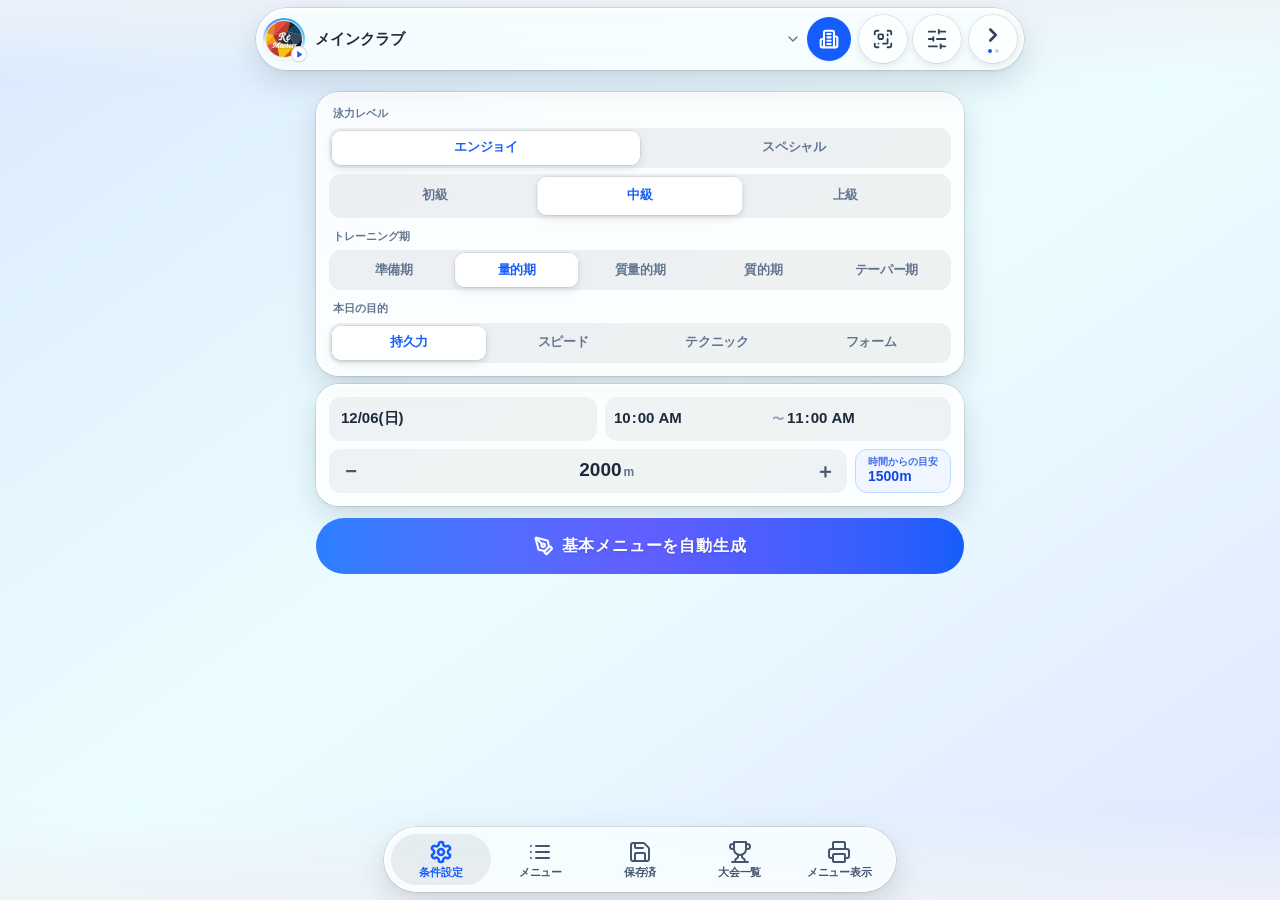
==== preview/index.html @ f8d0b673 "preview: Safari（Mac・iPhone・iPad）の印刷は、A4の絵として用紙のまん中に印刷する Co-Authored-By: Claude Opus 5.5 <noreply@ant" ====
<!DOCTYPE html>
<html lang="ja">
<head>
<meta charset="UTF-8">
<meta name="viewport" content="width=device-width, initial-scale=1.0, viewport-fit=cover">
<title>Re:Masters｜マスターズ水泳 練習メニュー作成</title>
<meta name="description" content="レベル・目的・トレーニング期・時間を選ぶだけで、サークル付きのマスターズ水泳練習メニューを自動作成。印刷・スクショ・日英中表示に対応。無料・登録不要。">
<meta name="theme-color" content="#002A5C">
<meta name="apple-mobile-web-app-capable" content="yes">
<!-- iOS 26.1以降、black-translucent だとホーム画面アプリの上端にシステムのぼかしが重なるため default（不透明）にする -->
<meta name="apple-mobile-web-app-status-bar-style" content="black-translucent">
<meta name="mobile-web-app-capable" content="yes">
<meta name="apple-mobile-web-app-title" content="Re:Masters">
<meta name="application-name" content="Re:Masters">
<!-- ホーム画面に追加したときの名前とアイコン（Android・パソコン用）。iPhoneは上の apple-mobile-web-app-title を使う -->
<link rel="manifest" href="manifest.webmanifest">
<meta property="og:title" content="Re:Masters">
<meta property="og:description" content="マスターズ水泳の練習メニューを自動作成する無料Webアプリ">
<link rel="icon" type="image/png" sizes="64x64" href="[data-uri]">
<link rel="apple-touch-icon" sizes="180x180" href="[data-uri]">
<link rel="preconnect" href="https://fonts.googleapis.com">
<link rel="preconnect" href="https://fonts.gstatic.com" crossorigin>
<meta name="app-build" content="20261118234650">
<script>
/* 新しい版が公開されていたら自動で読み込み直す（ホーム画面アプリは古い版をキャッシュし続けるため）。
   起動時と、他のアプリから戻ってきたときに確認する。ネットワークがなければ何もしない。 */
(function () {
  var BUILD = '20261118234650';
  var busy = false;
  function check() {
    if (busy || !window.fetch || location.protocol === 'file:') return;
    busy = true;
    fetch(location.pathname, { cache: 'reload' })
      .then(function (r) { return r.ok ? r.text() : ''; })
      .then(function (t) {
        var m = t.match(/name="app-build" content="([^"]+)"/);
        if (!m || m[1] === BUILD) return;
        var key = 'mm-reloaded-for';
        try { if (sessionStorage.getItem(key) === m[1]) return; sessionStorage.setItem(key, m[1]); } catch (e) {}
        location.reload();
      })
      .catch(function () {})
      .then(function () { busy = false; });
  }
  setTimeout(check, 1500);
  document.addEventListener('visibilitychange', function () { if (!document.hidden) check(); });
})();
</script>
<style>/*! tailwindcss v4.3.3 | MIT License | https://tailwindcss.com */@layer properties;@layer theme,base,components,utilities;@layer theme{:root,:host{--font-sans: -apple-system, BlinkMacSystemFont, "Segoe UI", Roboto, "Helvetica Neue", "Noto Sans", Arial, sans-serif, "Apple Color Emoji", "Segoe UI Emoji", "Segoe UI Symbol", "Noto Color Emoji";--font-mono: ui-monospace, SFMono-Regular, Menlo, Monaco, Consolas, "Liberation Mono", "Courier New", monospace;--color-red-50: oklch(97.1% .013 17.38);--color-red-200: oklch(88.5% .062 18.334);--color-red-400: oklch(70.4% .191 22.216);--color-red-500: oklch(63.7% .237 25.331);--color-red-600: oklch(57.7% .245 27.325);--color-orange-50: oklch(98% .016 73.684);--color-orange-100: oklch(95.4% .038 75.164);--color-orange-200: oklch(90.1% .076 70.697);--color-orange-300: oklch(83.7% .128 66.29);--color-orange-400: oklch(75% .183 55.934);--color-orange-500: oklch(70.5% .213 47.604);--color-orange-600: oklch(64.6% .222 41.116);--color-orange-700: oklch(55.3% .195 38.402);--color-orange-950: oklch(26.6% .079 36.259);--color-amber-50: oklch(98.7% .022 95.277);--color-amber-100: oklch(96.2% .059 95.617);--color-amber-200: oklch(92.4% .12 95.746);--color-amber-300: oklch(87.9% .169 91.605);--color-amber-400: oklch(82.8% .189 84.429);--color-amber-500: oklch(76.9% .188 70.08);--color-amber-600: oklch(66.6% .179 58.318);--color-amber-700: oklch(55.5% .163 48.998);--color-amber-800: oklch(47.3% .137 46.201);--color-yellow-100: oklch(97.3% .071 103.193);--color-emerald-50: oklch(97.9% .021 166.113);--color-emerald-200: oklch(90.5% .093 164.15);--color-emerald-300: oklch(84.5% .143 164.978);--color-emerald-400: oklch(76.5% .177 163.223);--color-emerald-500: oklch(69.6% .17 162.48);--color-emerald-600: oklch(59.6% .145 163.225);--color-emerald-700: oklch(50.8% .118 165.612);--color-emerald-800: oklch(43.2% .095 166.913);--color-teal-50: oklch(98.4% .014 180.72);--color-teal-400: oklch(77.7% .152 181.912);--color-teal-600: oklch(60% .118 184.704);--color-cyan-50: oklch(98.4% .019 200.873);--color-cyan-100: oklch(95.6% .045 203.388);--color-cyan-400: oklch(78.9% .154 211.53);--color-blue-50: oklch(97% .014 254.604);--color-blue-100: oklch(93.2% .032 255.585);--color-blue-200: oklch(88.2% .059 254.128);--color-blue-300: oklch(80.9% .105 251.813);--color-blue-400: oklch(70.7% .165 254.624);--color-blue-500: oklch(62.3% .214 259.815);--color-blue-600: oklch(54.6% .245 262.881);--color-blue-700: oklch(48.8% .243 264.376);--color-indigo-100: oklch(93% .034 272.788);--color-indigo-400: oklch(67.3% .182 276.935);--color-indigo-500: oklch(58.5% .233 277.117);--color-indigo-600: oklch(51.1% .262 276.966);--color-purple-100: oklch(94.6% .033 307.174);--color-purple-400: oklch(71.4% .203 305.504);--color-purple-500: oklch(62.7% .265 303.9);--color-fuchsia-50: oklch(97.7% .017 320.058);--color-fuchsia-100: oklch(95.2% .037 318.852);--color-fuchsia-300: oklch(83.3% .145 321.434);--color-fuchsia-400: oklch(74% .238 322.16);--color-fuchsia-500: oklch(66.7% .295 322.15);--color-fuchsia-600: oklch(59.1% .293 322.896);--color-fuchsia-700: oklch(51.8% .253 323.949);--color-rose-50: oklch(96.9% .015 12.422);--color-rose-100: oklch(94.1% .03 12.58);--color-rose-200: oklch(89.2% .058 10.001);--color-rose-500: oklch(64.5% .246 16.439);--color-rose-600: oklch(58.6% .253 17.585);--color-rose-700: oklch(51.4% .222 16.935);--color-slate-50: oklch(98.4% .003 247.858);--color-slate-100: oklch(96.8% .007 247.896);--color-slate-200: oklch(92.9% .013 255.508);--color-slate-300: oklch(86.9% .022 252.894);--color-slate-400: oklch(70.4% .04 256.788);--color-slate-500: oklch(55.4% .046 257.417);--color-slate-600: oklch(44.6% .043 257.281);--color-slate-700: oklch(37.2% .044 257.287);--color-slate-800: oklch(27.9% .041 260.031);--color-slate-900: oklch(20.8% .042 265.755);--color-slate-950: oklch(12.9% .042 264.695);--color-gray-200: oklch(92.8% .006 264.531);--color-gray-400: oklch(70.7% .022 261.325);--color-neutral-50: oklch(98.5% 0 none);--color-neutral-300: oklch(87% 0 none);--color-neutral-400: oklch(70.8% 0 none);--color-neutral-500: oklch(55.6% 0 none);--color-neutral-600: oklch(43.9% 0 none);--color-neutral-700: oklch(37.1% 0 none);--color-neutral-800: oklch(26.9% 0 none);--color-neutral-900: oklch(20.5% 0 none);--color-black: #000;--color-white: #fff;--spacing: .25rem;--container-sm: 24rem;--container-md: 28rem;--container-lg: 32rem;--container-2xl: 42rem;--container-3xl: 48rem;--text-xs: .75rem;--text-xs--line-height: calc(1 / .75);--text-sm: .875rem;--text-sm--line-height: calc(1.25 / .875);--text-base: 1rem;--text-base--line-height: 1.5 ;--text-lg: 1.125rem;--text-lg--line-height: calc(1.75 / 1.125);--text-xl: 1.25rem;--text-xl--line-height: calc(1.75 / 1.25);--font-weight-bold: 700;--font-weight-extrabold: 800;--font-weight-black: 900;--tracking-tight: -.025em;--tracking-wide: .025em;--tracking-wider: .05em;--leading-tight: 1.25;--leading-snug: 1.375;--leading-relaxed: 1.625;--radius-md: .375rem;--radius-lg: .5rem;--radius-xl: .75rem;--radius-2xl: 1rem;--radius-3xl: 1.5rem;--drop-shadow-sm: 0 1px 1px rgb(0 0 0 / .05);--ease-out: cubic-bezier(0, 0, .2, 1);--ease-in-out: cubic-bezier(.4, 0, .2, 1);--animate-spin: spin 1s linear infinite;--animate-pulse: pulse 2s cubic-bezier(.4, 0, .6, 1) infinite;--animate-bounce: bounce 1s infinite;--blur-xl: 24px;--default-transition-duration: .15s;--default-transition-timing-function: cubic-bezier(.4, 0, .2, 1);--default-font-family: var(--font-sans);--default-mono-font-family: var(--font-mono)}}@layer base{*,:after,:before,::backdrop,::file-selector-button{box-sizing:border-box;margin:0;padding:0;border:0 solid}html,:host{line-height:1.5;-webkit-text-size-adjust:100%;tab-size:4;font-family:var(--default-font-family, -apple-system, BlinkMacSystemFont, "Segoe UI", Roboto, "Helvetica Neue", "Noto Sans", Arial, sans-serif, "Apple Color Emoji", "Segoe UI Emoji", "Segoe UI Symbol", "Noto Color Emoji");font-feature-settings:var(--default-font-feature-settings, normal);font-variation-settings:var(--default-font-variation-settings, normal);-webkit-tap-highlight-color:transparent}hr{height:0;color:inherit;border-top-width:1px}abbr:where([title]){-webkit-text-decoration:underline dotted;text-decoration:underline dotted}h1,h2,h3,h4,h5,h6{font-size:inherit;font-weight:inherit}a{color:inherit;-webkit-text-decoration:inherit;text-decoration:inherit}b,strong{font-weight:bolder}code,kbd,samp,pre{font-family:var(--default-mono-font-family, ui-monospace, SFMono-Regular, Menlo, Monaco, Consolas, "Liberation Mono", "Courier New", monospace);font-feature-settings:var(--default-mono-font-feature-settings, normal);font-variation-settings:var(--default-mono-font-variation-settings, normal);font-size:1em}small{font-size:80%}sub,sup{font-size:75%;line-height:0;position:relative;vertical-align:baseline}sub{bottom:-.25em}sup{top:-.5em}table{text-indent:0;border-color:inherit;border-collapse:collapse}:-moz-focusring:where(:not(iframe)){outline:auto}progress{vertical-align:baseline}summary{display:list-item}ol,ul,menu{list-style:none}img,svg,video,canvas,audio,iframe,embed,object{display:block;vertical-align:middle}img,video{max-width:100%;height:auto}button,input,select,optgroup,textarea,::file-selector-button{font:inherit;font-feature-settings:inherit;font-variation-settings:inherit;letter-spacing:inherit;color:inherit;border-radius:0;background-color:transparent;opacity:1}:where(select:is([multiple],[size])) optgroup{font-weight:bolder}:where(select:is([multiple],[size])) optgroup option{padding-inline-start:20px}::file-selector-button{margin-inline-end:4px}::placeholder{opacity:1}@supports (not (-webkit-appearance: -apple-pay-button)) or (contain-intrinsic-size: 1px){::placeholder{color:currentcolor}@supports (color: color-mix(in lab,red,red)){::placeholder{color:color-mix(in oklab,currentcolor 50%,transparent)}}}textarea{resize:vertical}::-webkit-search-decoration{-webkit-appearance:none}::-webkit-date-and-time-value{min-height:1lh;text-align:inherit}::-webkit-datetime-edit{display:inline-flex}::-webkit-datetime-edit-fields-wrapper{padding:0}::-webkit-datetime-edit,::-webkit-datetime-edit-year-field,::-webkit-datetime-edit-month-field,::-webkit-datetime-edit-day-field,::-webkit-datetime-edit-hour-field,::-webkit-datetime-edit-minute-field,::-webkit-datetime-edit-second-field,::-webkit-datetime-edit-millisecond-field,::-webkit-datetime-edit-meridiem-field{padding-block:0}::-webkit-calendar-picker-indicator{line-height:1}:-moz-ui-invalid{box-shadow:none}button,input:where([type=button],[type=reset],[type=submit]),::file-selector-button{-webkit-appearance:button;appearance:button}::-webkit-inner-spin-button,::-webkit-outer-spin-button{height:auto}[hidden]:where(:not([hidden=until-found])){display:none!important}}@layer utilities{.pointer-events-auto{pointer-events:auto}.pointer-events-none{pointer-events:none}.visible{visibility:visible}.absolute{position:absolute}.fixed{position:fixed}.relative{position:relative}.sticky{position:sticky}.inset-0{top:0;right:0;bottom:0;left:0}.inset-\[10\%\]{top:10%;right:10%;bottom:10%;left:10%}.inset-x-0{inset-inline:0px}.top-0{top:0}.top-0\.5{top:calc(var(--spacing) * .5)}.top-1\/2{top:50%}.-right-0\.5{right:calc(var(--spacing) * -.5)}.-right-2\.5{right:calc(var(--spacing) * -2.5)}.right-0{right:0}.right-3{right:calc(var(--spacing) * 3)}.-bottom-0\.5{bottom:calc(var(--spacing) * -.5)}.-bottom-2{bottom:calc(var(--spacing) * -2)}.bottom-0{bottom:0}.left-0{left:0}.left-0\.5{left:calc(var(--spacing) * .5)}.left-1\/2{left:50%}.left-3\.5{left:calc(var(--spacing) * 3.5)}.left-\[18px\]{left:18px}.isolate{isolation:isolate}.z-0{z-index:0}.z-10{z-index:10}.z-20{z-index:20}.z-30{z-index:30}.z-40{z-index:40}.z-50{z-index:50}.z-\[2\]{z-index:2}.z-\[24\]{z-index:24}.z-\[25\]{z-index:25}.z-\[100\]{z-index:100}.z-\[110\]{z-index:110}.z-\[115\]{z-index:115}.z-\[120\]{z-index:120}.z-\[125\]{z-index:125}.z-\[130\]{z-index:130}.z-\[140\]{z-index:140}.z-\[150\]{z-index:150}.z-\[200\]{z-index:200}.z-\[260\]{z-index:260}.z-\[270\]{z-index:270}.z-\[280\]{z-index:280}.z-\[300\]{z-index:300}.z-\[400\]{z-index:400}.m-0{margin:0}.m-1{margin:var(--spacing)}.mx-1\.5{margin-inline:calc(var(--spacing) * 1.5)}.mx-\[1\.5px\]{margin-inline:1.5px}.mx-\[1px\]{margin-inline:1px}.mx-\[2px\]{margin-inline:2px}.mx-auto{margin-inline:auto}.my-0\.5{margin-block:calc(var(--spacing) * .5)}.-mt-0\.5{margin-top:calc(var(--spacing) * -.5)}.mt-0\.5{margin-top:calc(var(--spacing) * .5)}.mt-1{margin-top:var(--spacing)}.mt-1\.5{margin-top:calc(var(--spacing) * 1.5)}.mt-2{margin-top:calc(var(--spacing) * 2)}.mt-2\.5{margin-top:calc(var(--spacing) * 2.5)}.mt-3{margin-top:calc(var(--spacing) * 3)}.mt-4{margin-top:calc(var(--spacing) * 4)}.mt-\[2px\]{margin-top:2px}.mr-2{margin-right:calc(var(--spacing) * 2)}.mr-\[2px\]{margin-right:2px}.mb-0\.5{margin-bottom:calc(var(--spacing) * .5)}.mb-1{margin-bottom:var(--spacing)}.mb-1\.5{margin-bottom:calc(var(--spacing) * 1.5)}.mb-2{margin-bottom:calc(var(--spacing) * 2)}.mb-2\.5{margin-bottom:calc(var(--spacing) * 2.5)}.mb-4{margin-bottom:calc(var(--spacing) * 4)}.mb-6{margin-bottom:calc(var(--spacing) * 6)}.-ml-0\.5{margin-left:calc(var(--spacing) * -.5)}.ml-0\.5{margin-left:calc(var(--spacing) * .5)}.ml-1{margin-left:var(--spacing)}.ml-1\.5{margin-left:calc(var(--spacing) * 1.5)}.ml-\[1px\]{margin-left:1px}.ml-\[2px\]{margin-left:2px}.ml-\[3px\]{margin-left:3px}.ml-\[52px\]{margin-left:52px}.ml-auto{margin-left:auto}.block{display:block}.flex{display:flex}.grid{display:grid}.hidden{display:none}.inline-block{display:inline-block}.inline-flex{display:inline-flex}.table{display:table}.aspect-\[9\/16\]{aspect-ratio:9/16}.aspect-square{aspect-ratio:1 / 1}.h-1{height:var(--spacing)}.h-1\.5{height:calc(var(--spacing) * 1.5)}.h-2\.5{height:calc(var(--spacing) * 2.5)}.h-3{height:calc(var(--spacing) * 3)}.h-3\.5{height:calc(var(--spacing) * 3.5)}.h-4{height:calc(var(--spacing) * 4)}.h-5{height:calc(var(--spacing) * 5)}.h-6{height:calc(var(--spacing) * 6)}.h-7{height:calc(var(--spacing) * 7)}.h-8{height:calc(var(--spacing) * 8)}.h-9{height:calc(var(--spacing) * 9)}.h-10{height:calc(var(--spacing) * 10)}.h-11{height:calc(var(--spacing) * 11)}.h-12{height:calc(var(--spacing) * 12)}.h-14{height:calc(var(--spacing) * 14)}.h-16{height:calc(var(--spacing) * 16)}.h-20{height:calc(var(--spacing) * 20)}.h-\[7px\]{height:7px}.h-\[14px\]{height:14px}.h-\[16px\]{height:16px}.h-\[22px\]{height:22px}.h-\[24px\]{height:24px}.h-\[30vh\]{height:30vh}.h-\[38px\]{height:38px}.h-\[40vh\]{height:40vh}.h-\[52px\]{height:52px}.h-\[58px\]{height:58px}.h-\[340px\]{height:340px}.h-auto{height:auto}.h-full{height:100%}.h-max{height:max-content}.max-h-\[85vh\]{max-height:85vh}.max-h-\[86dvh\]{max-height:86dvh}.max-h-\[88vh\]{max-height:88vh}.max-h-\[90vh\]{max-height:90vh}.max-h-\[calc\(100dvh-24px\)\]{max-height:calc(100dvh - 24px)}.max-h-full{max-height:100%}.min-h-0{min-height:0px}.min-h-9{min-height:calc(var(--spacing) * 9)}.min-h-\[16px\]{min-height:16px}.min-h-\[44px\]{min-height:44px}.w-1{width:var(--spacing)}.w-1\.5{width:calc(var(--spacing) * 1.5)}.w-2\.5{width:calc(var(--spacing) * 2.5)}.w-3{width:calc(var(--spacing) * 3)}.w-3\.5{width:calc(var(--spacing) * 3.5)}.w-4{width:calc(var(--spacing) * 4)}.w-5{width:calc(var(--spacing) * 5)}.w-6{width:calc(var(--spacing) * 6)}.w-7{width:calc(var(--spacing) * 7)}.w-8{width:calc(var(--spacing) * 8)}.w-9{width:calc(var(--spacing) * 9)}.w-10{width:calc(var(--spacing) * 10)}.w-11{width:calc(var(--spacing) * 11)}.w-12{width:calc(var(--spacing) * 12)}.w-16{width:calc(var(--spacing) * 16)}.w-20{width:calc(var(--spacing) * 20)}.w-\[4\.2em\]{width:4.2em}.w-\[7px\]{width:7px}.w-\[16px\]{width:16px}.w-\[22px\]{width:22px}.w-\[38px\]{width:38px}.w-\[66px\]{width:66px}.w-\[78px\]{width:78px}.w-\[86px\]{width:86px}.w-\[248px\]{width:248px}.w-auto{width:auto}.w-full{width:100%}.w-px{width:1px}.max-w-2xl{max-width:var(--container-2xl)}.max-w-3xl{max-width:var(--container-3xl)}.max-w-\[260px\]{max-width:260px}.max-w-\[340px\]{max-width:340px}.max-w-\[640px\]{max-width:640px}.max-w-\[calc\(100vw-16px\)\]{max-width:calc(100vw - 16px)}.max-w-full{max-width:100%}.max-w-lg{max-width:var(--container-lg)}.max-w-md{max-width:var(--container-md)}.max-w-sm{max-width:var(--container-sm)}.min-w-0{min-width:0px}.min-w-\[10px\]{min-width:10px}.min-w-\[64px\]{min-width:64px}.min-w-\[78px\]{min-width:78px}.flex-1{flex:1}.flex-\[0\.8\]{flex:.8}.flex-\[0\.85\]{flex:.85}.flex-\[1\.2\]{flex:1.2}.flex-\[1\.4\]{flex:1.4}.flex-\[1\.15\]{flex:1.15}.flex-\[1_1_auto\]{flex:1 1 auto}.shrink-0{flex-shrink:0}.origin-center{transform-origin:center}.origin-left{transform-origin:0}.-translate-x-1\/2{--tw-translate-x: -50% ;translate:var(--tw-translate-x) var(--tw-translate-y)}.translate-x-5{--tw-translate-x: calc(var(--spacing) * 5);translate:var(--tw-translate-x) var(--tw-translate-y)}.-translate-y-1\/2{--tw-translate-y: -50% ;translate:var(--tw-translate-x) var(--tw-translate-y)}.translate-y-0{--tw-translate-y: 0px;translate:var(--tw-translate-x) var(--tw-translate-y)}.translate-y-2{--tw-translate-y: calc(var(--spacing) * 2);translate:var(--tw-translate-x) var(--tw-translate-y)}.scale-90{--tw-scale-x: 90%;--tw-scale-y: 90%;--tw-scale-z: 90%;scale:var(--tw-scale-x) var(--tw-scale-y)}.rotate-180{rotate:180deg}.transform{transform:var(--tw-rotate-x,) var(--tw-rotate-y,) var(--tw-rotate-z,) var(--tw-skew-x,) var(--tw-skew-y,)}.animate-bounce{animation:var(--animate-bounce)}.animate-pulse{animation:var(--animate-pulse)}.animate-spin{animation:var(--animate-spin)}.cursor-pointer{cursor:pointer}.cursor-text{cursor:text}.resize{resize:both}.resize-none{resize:none}.scroll-mt-2{scroll-margin-top:calc(var(--spacing) * 2)}.grid-cols-1{grid-template-columns:repeat(1,minmax(0,1fr))}.grid-cols-2{grid-template-columns:repeat(2,minmax(0,1fr))}.grid-cols-\[1\.25fr_1fr\]{grid-template-columns:1.25fr 1fr}.grid-cols-\[1fr_auto_1fr\]{grid-template-columns:1fr auto 1fr}.flex-col{flex-direction:column}.flex-wrap{flex-wrap:wrap}.items-baseline{align-items:baseline}.items-center{align-items:center}.items-end{align-items:flex-end}.items-start{align-items:flex-start}.items-stretch{align-items:stretch}.justify-between{justify-content:space-between}.justify-center{justify-content:center}.justify-end{justify-content:flex-end}.justify-start{justify-content:flex-start}.gap-0\.5{gap:calc(var(--spacing) * .5)}.gap-1{gap:var(--spacing)}.gap-1\.5{gap:calc(var(--spacing) * 1.5)}.gap-2{gap:calc(var(--spacing) * 2)}.gap-2\.5{gap:calc(var(--spacing) * 2.5)}.gap-3{gap:calc(var(--spacing) * 3)}.gap-\[2px\]{gap:2px}.gap-\[3px\]{gap:3px}:where(.space-y-0\.5>:not(:last-child)){--tw-space-y-reverse: 0;margin-block-start:calc(calc(var(--spacing) * .5) * var(--tw-space-y-reverse));margin-block-end:calc(calc(var(--spacing) * .5) * calc(1 - var(--tw-space-y-reverse)))}:where(.space-y-1>:not(:last-child)){--tw-space-y-reverse: 0;margin-block-start:calc(var(--spacing) * var(--tw-space-y-reverse));margin-block-end:calc(var(--spacing) * calc(1 - var(--tw-space-y-reverse)))}:where(.space-y-1\.5>:not(:last-child)){--tw-space-y-reverse: 0;margin-block-start:calc(calc(var(--spacing) * 1.5) * var(--tw-space-y-reverse));margin-block-end:calc(calc(var(--spacing) * 1.5) * calc(1 - var(--tw-space-y-reverse)))}:where(.space-y-2>:not(:last-child)){--tw-space-y-reverse: 0;margin-block-start:calc(calc(var(--spacing) * 2) * var(--tw-space-y-reverse));margin-block-end:calc(calc(var(--spacing) * 2) * calc(1 - var(--tw-space-y-reverse)))}:where(.space-y-2\.5>:not(:last-child)){--tw-space-y-reverse: 0;margin-block-start:calc(calc(var(--spacing) * 2.5) * var(--tw-space-y-reverse));margin-block-end:calc(calc(var(--spacing) * 2.5) * calc(1 - var(--tw-space-y-reverse)))}:where(.space-y-3>:not(:last-child)){--tw-space-y-reverse: 0;margin-block-start:calc(calc(var(--spacing) * 3) * var(--tw-space-y-reverse));margin-block-end:calc(calc(var(--spacing) * 3) * calc(1 - var(--tw-space-y-reverse)))}:where(.space-y-4>:not(:last-child)){--tw-space-y-reverse: 0;margin-block-start:calc(calc(var(--spacing) * 4) * var(--tw-space-y-reverse));margin-block-end:calc(calc(var(--spacing) * 4) * calc(1 - var(--tw-space-y-reverse)))}:where(.space-y-5>:not(:last-child)){--tw-space-y-reverse: 0;margin-block-start:calc(calc(var(--spacing) * 5) * var(--tw-space-y-reverse));margin-block-end:calc(calc(var(--spacing) * 5) * calc(1 - var(--tw-space-y-reverse)))}.gap-x-4{column-gap:calc(var(--spacing) * 4)}.gap-y-2{row-gap:calc(var(--spacing) * 2)}:where(.divide-y>:not(:last-child)){--tw-divide-y-reverse: 0;border-bottom-style:var(--tw-border-style);border-top-style:var(--tw-border-style);border-top-width:calc(1px * var(--tw-divide-y-reverse));border-bottom-width:calc(1px * calc(1 - var(--tw-divide-y-reverse)))}:where(.divide-slate-200\/70>:not(:last-child)){border-color:color-mix(in srgb,oklch(92.9% .013 255.508) 70%,transparent)}@supports (color: color-mix(in lab,red,red)){:where(.divide-slate-200\/70>:not(:last-child)){border-color:color-mix(in oklab,var(--color-slate-200) 70%,transparent)}}.truncate{overflow:hidden;text-overflow:ellipsis;white-space:nowrap}.overflow-hidden{overflow:hidden}.overflow-y-auto{overflow-y:auto}.overscroll-contain{overscroll-behavior:contain}.scroll-smooth{scroll-behavior:smooth}.rounded{border-radius:.25rem}.rounded-2xl{border-radius:var(--radius-2xl)}.rounded-3xl{border-radius:var(--radius-3xl)}.rounded-\[1\.5rem\]{border-radius:1.5rem}.rounded-\[2rem\]{border-radius:2rem}.rounded-\[4px\]{border-radius:4px}.rounded-\[9px\]{border-radius:9px}.rounded-\[16px\]{border-radius:16px}.rounded-\[20px\]{border-radius:20px}.rounded-\[22px\]{border-radius:22px}.rounded-\[26px\]{border-radius:26px}.rounded-\[28px\]{border-radius:28px}.rounded-full{border-radius:calc(infinity * 1px)}.rounded-lg{border-radius:var(--radius-lg)}.rounded-md{border-radius:var(--radius-md)}.rounded-xl{border-radius:var(--radius-xl)}.rounded-t-3xl{border-top-left-radius:var(--radius-3xl);border-top-right-radius:var(--radius-3xl)}.border{border-style:var(--tw-border-style);border-width:1px}.border-2{border-style:var(--tw-border-style);border-width:2px}.border-t{border-top-style:var(--tw-border-style);border-top-width:1px}.border-r{border-right-style:var(--tw-border-style);border-right-width:1px}.border-b{border-bottom-style:var(--tw-border-style);border-bottom-width:1px}.border-l{border-left-style:var(--tw-border-style);border-left-width:1px}.border-l-\[5px\]{border-left-style:var(--tw-border-style);border-left-width:5px}.border-dashed{--tw-border-style: dashed;border-style:dashed}.border-amber-200{border-color:var(--color-amber-200)}.border-amber-300{border-color:var(--color-amber-300)}.border-amber-400{border-color:var(--color-amber-400)}.border-blue-100{border-color:var(--color-blue-100)}.border-blue-200{border-color:var(--color-blue-200)}.border-blue-300{border-color:var(--color-blue-300)}.border-blue-400{border-color:var(--color-blue-400)}.border-blue-500{border-color:var(--color-blue-500)}.border-blue-600{border-color:var(--color-blue-600)}.border-emerald-200{border-color:var(--color-emerald-200)}.border-emerald-200\/50{border-color:color-mix(in srgb,oklch(90.5% .093 164.15) 50%,transparent)}@supports (color: color-mix(in lab,red,red)){.border-emerald-200\/50{border-color:color-mix(in oklab,var(--color-emerald-200) 50%,transparent)}}.border-emerald-300{border-color:var(--color-emerald-300)}.border-emerald-600{border-color:var(--color-emerald-600)}.border-fuchsia-100{border-color:var(--color-fuchsia-100)}.border-neutral-500{border-color:var(--color-neutral-500)}.border-orange-100{border-color:var(--color-orange-100)}.border-orange-200{border-color:var(--color-orange-200)}.border-orange-200\/50{border-color:color-mix(in srgb,oklch(90.1% .076 70.697) 50%,transparent)}@supports (color: color-mix(in lab,red,red)){.border-orange-200\/50{border-color:color-mix(in oklab,var(--color-orange-200) 50%,transparent)}}.border-orange-200\/70{border-color:color-mix(in srgb,oklch(90.1% .076 70.697) 70%,transparent)}@supports (color: color-mix(in lab,red,red)){.border-orange-200\/70{border-color:color-mix(in oklab,var(--color-orange-200) 70%,transparent)}}.border-orange-300\/60{border-color:color-mix(in srgb,oklch(83.7% .128 66.29) 60%,transparent)}@supports (color: color-mix(in lab,red,red)){.border-orange-300\/60{border-color:color-mix(in oklab,var(--color-orange-300) 60%,transparent)}}.border-orange-500{border-color:var(--color-orange-500)}.border-red-200{border-color:var(--color-red-200)}.border-red-400{border-color:var(--color-red-400)}.border-rose-200{border-color:var(--color-rose-200)}.border-rose-600{border-color:var(--color-rose-600)}.border-slate-100{border-color:var(--color-slate-100)}.border-slate-200{border-color:var(--color-slate-200)}.border-slate-200\/70{border-color:color-mix(in srgb,oklch(92.9% .013 255.508) 70%,transparent)}@supports (color: color-mix(in lab,red,red)){.border-slate-200\/70{border-color:color-mix(in oklab,var(--color-slate-200) 70%,transparent)}}.border-slate-200\/80{border-color:color-mix(in srgb,oklch(92.9% .013 255.508) 80%,transparent)}@supports (color: color-mix(in lab,red,red)){.border-slate-200\/80{border-color:color-mix(in oklab,var(--color-slate-200) 80%,transparent)}}.border-slate-300{border-color:var(--color-slate-300)}.border-slate-300\/50{border-color:color-mix(in srgb,oklch(86.9% .022 252.894) 50%,transparent)}@supports (color: color-mix(in lab,red,red)){.border-slate-300\/50{border-color:color-mix(in oklab,var(--color-slate-300) 50%,transparent)}}.border-slate-300\/60{border-color:color-mix(in srgb,oklch(86.9% .022 252.894) 60%,transparent)}@supports (color: color-mix(in lab,red,red)){.border-slate-300\/60{border-color:color-mix(in oklab,var(--color-slate-300) 60%,transparent)}}.border-slate-300\/70{border-color:color-mix(in srgb,oklch(86.9% .022 252.894) 70%,transparent)}@supports (color: color-mix(in lab,red,red)){.border-slate-300\/70{border-color:color-mix(in oklab,var(--color-slate-300) 70%,transparent)}}.border-slate-300\/80{border-color:color-mix(in srgb,oklch(86.9% .022 252.894) 80%,transparent)}@supports (color: color-mix(in lab,red,red)){.border-slate-300\/80{border-color:color-mix(in oklab,var(--color-slate-300) 80%,transparent)}}.border-slate-400{border-color:var(--color-slate-400)}.border-slate-400\/80{border-color:color-mix(in srgb,oklch(70.4% .04 256.788) 80%,transparent)}@supports (color: color-mix(in lab,red,red)){.border-slate-400\/80{border-color:color-mix(in oklab,var(--color-slate-400) 80%,transparent)}}.border-slate-600{border-color:var(--color-slate-600)}.border-slate-800{border-color:var(--color-slate-800)}.border-transparent{border-color:transparent}.border-white{border-color:var(--color-white)}.border-white\/40{border-color:color-mix(in srgb,#fff 40%,transparent)}@supports (color: color-mix(in lab,red,red)){.border-white\/40{border-color:color-mix(in oklab,var(--color-white) 40%,transparent)}}.border-white\/70{border-color:color-mix(in srgb,#fff 70%,transparent)}@supports (color: color-mix(in lab,red,red)){.border-white\/70{border-color:color-mix(in oklab,var(--color-white) 70%,transparent)}}.border-t-transparent{border-top-color:transparent}.border-l-blue-500{border-left-color:var(--color-blue-500)}.border-l-rose-500{border-left-color:var(--color-rose-500)}.bg-amber-50{background-color:var(--color-amber-50)}.bg-amber-50\/60{background-color:color-mix(in srgb,oklch(98.7% .022 95.277) 60%,transparent)}@supports (color: color-mix(in lab,red,red)){.bg-amber-50\/60{background-color:color-mix(in oklab,var(--color-amber-50) 60%,transparent)}}.bg-amber-50\/70{background-color:color-mix(in srgb,oklch(98.7% .022 95.277) 70%,transparent)}@supports (color: color-mix(in lab,red,red)){.bg-amber-50\/70{background-color:color-mix(in oklab,var(--color-amber-50) 70%,transparent)}}.bg-amber-50\/80{background-color:color-mix(in srgb,oklch(98.7% .022 95.277) 80%,transparent)}@supports (color: color-mix(in lab,red,red)){.bg-amber-50\/80{background-color:color-mix(in oklab,var(--color-amber-50) 80%,transparent)}}.bg-amber-50\/90{background-color:color-mix(in srgb,oklch(98.7% .022 95.277) 90%,transparent)}@supports (color: color-mix(in lab,red,red)){.bg-amber-50\/90{background-color:color-mix(in oklab,var(--color-amber-50) 90%,transparent)}}.bg-amber-100{background-color:var(--color-amber-100)}.bg-amber-400{background-color:var(--color-amber-400)}.bg-amber-500{background-color:var(--color-amber-500)}.bg-amber-500\/95{background-color:color-mix(in srgb,oklch(76.9% .188 70.08) 95%,transparent)}@supports (color: color-mix(in lab,red,red)){.bg-amber-500\/95{background-color:color-mix(in oklab,var(--color-amber-500) 95%,transparent)}}.bg-black{background-color:var(--color-black)}.bg-black\/90{background-color:color-mix(in srgb,#000 90%,transparent)}@supports (color: color-mix(in lab,red,red)){.bg-black\/90{background-color:color-mix(in oklab,var(--color-black) 90%,transparent)}}.bg-blue-50{background-color:var(--color-blue-50)}.bg-blue-50\/80{background-color:color-mix(in srgb,oklch(97% .014 254.604) 80%,transparent)}@supports (color: color-mix(in lab,red,red)){.bg-blue-50\/80{background-color:color-mix(in oklab,var(--color-blue-50) 80%,transparent)}}.bg-blue-500{background-color:var(--color-blue-500)}.bg-blue-500\/10{background-color:color-mix(in srgb,oklch(62.3% .214 259.815) 10%,transparent)}@supports (color: color-mix(in lab,red,red)){.bg-blue-500\/10{background-color:color-mix(in oklab,var(--color-blue-500) 10%,transparent)}}.bg-blue-600{background-color:var(--color-blue-600)}.bg-blue-600\/10{background-color:color-mix(in srgb,oklch(54.6% .245 262.881) 10%,transparent)}@supports (color: color-mix(in lab,red,red)){.bg-blue-600\/10{background-color:color-mix(in oklab,var(--color-blue-600) 10%,transparent)}}.bg-emerald-50{background-color:var(--color-emerald-50)}.bg-emerald-50\/70{background-color:color-mix(in srgb,oklch(97.9% .021 166.113) 70%,transparent)}@supports (color: color-mix(in lab,red,red)){.bg-emerald-50\/70{background-color:color-mix(in oklab,var(--color-emerald-50) 70%,transparent)}}.bg-emerald-500{background-color:var(--color-emerald-500)}.bg-emerald-600{background-color:var(--color-emerald-600)}.bg-emerald-600\/10{background-color:color-mix(in srgb,oklch(59.6% .145 163.225) 10%,transparent)}@supports (color: color-mix(in lab,red,red)){.bg-emerald-600\/10{background-color:color-mix(in oklab,var(--color-emerald-600) 10%,transparent)}}.bg-fuchsia-50\/70{background-color:color-mix(in srgb,oklch(97.7% .017 320.058) 70%,transparent)}@supports (color: color-mix(in lab,red,red)){.bg-fuchsia-50\/70{background-color:color-mix(in oklab,var(--color-fuchsia-50) 70%,transparent)}}.bg-fuchsia-500{background-color:var(--color-fuchsia-500)}.bg-fuchsia-600{background-color:var(--color-fuchsia-600)}.bg-fuchsia-600\/10{background-color:color-mix(in srgb,oklch(59.1% .293 322.896) 10%,transparent)}@supports (color: color-mix(in lab,red,red)){.bg-fuchsia-600\/10{background-color:color-mix(in oklab,var(--color-fuchsia-600) 10%,transparent)}}.bg-neutral-50{background-color:var(--color-neutral-50)}.bg-orange-50\/40{background-color:color-mix(in srgb,oklch(98% .016 73.684) 40%,transparent)}@supports (color: color-mix(in lab,red,red)){.bg-orange-50\/40{background-color:color-mix(in oklab,var(--color-orange-50) 40%,transparent)}}.bg-orange-50\/70{background-color:color-mix(in srgb,oklch(98% .016 73.684) 70%,transparent)}@supports (color: color-mix(in lab,red,red)){.bg-orange-50\/70{background-color:color-mix(in oklab,var(--color-orange-50) 70%,transparent)}}.bg-orange-50\/80{background-color:color-mix(in srgb,oklch(98% .016 73.684) 80%,transparent)}@supports (color: color-mix(in lab,red,red)){.bg-orange-50\/80{background-color:color-mix(in oklab,var(--color-orange-50) 80%,transparent)}}.bg-orange-100{background-color:var(--color-orange-100)}.bg-orange-200{background-color:var(--color-orange-200)}.bg-orange-500{background-color:var(--color-orange-500)}.bg-orange-500\/10{background-color:color-mix(in srgb,oklch(70.5% .213 47.604) 10%,transparent)}@supports (color: color-mix(in lab,red,red)){.bg-orange-500\/10{background-color:color-mix(in oklab,var(--color-orange-500) 10%,transparent)}}.bg-rose-50{background-color:var(--color-rose-50)}.bg-rose-100{background-color:var(--color-rose-100)}.bg-rose-500{background-color:var(--color-rose-500)}.bg-rose-600{background-color:var(--color-rose-600)}.bg-rose-600\/10{background-color:color-mix(in srgb,oklch(58.6% .253 17.585) 10%,transparent)}@supports (color: color-mix(in lab,red,red)){.bg-rose-600\/10{background-color:color-mix(in oklab,var(--color-rose-600) 10%,transparent)}}.bg-slate-50{background-color:var(--color-slate-50)}.bg-slate-50\/50{background-color:color-mix(in srgb,oklch(98.4% .003 247.858) 50%,transparent)}@supports (color: color-mix(in lab,red,red)){.bg-slate-50\/50{background-color:color-mix(in oklab,var(--color-slate-50) 50%,transparent)}}.bg-slate-50\/80{background-color:color-mix(in srgb,oklch(98.4% .003 247.858) 80%,transparent)}@supports (color: color-mix(in lab,red,red)){.bg-slate-50\/80{background-color:color-mix(in oklab,var(--color-slate-50) 80%,transparent)}}.bg-slate-100{background-color:var(--color-slate-100)}.bg-slate-100\/80{background-color:color-mix(in srgb,oklch(96.8% .007 247.896) 80%,transparent)}@supports (color: color-mix(in lab,red,red)){.bg-slate-100\/80{background-color:color-mix(in oklab,var(--color-slate-100) 80%,transparent)}}.bg-slate-200{background-color:var(--color-slate-200)}.bg-slate-300{background-color:var(--color-slate-300)}.bg-slate-300\/70{background-color:color-mix(in srgb,oklch(86.9% .022 252.894) 70%,transparent)}@supports (color: color-mix(in lab,red,red)){.bg-slate-300\/70{background-color:color-mix(in oklab,var(--color-slate-300) 70%,transparent)}}.bg-slate-800{background-color:var(--color-slate-800)}.bg-slate-800\/85{background-color:color-mix(in srgb,oklch(27.9% .041 260.031) 85%,transparent)}@supports (color: color-mix(in lab,red,red)){.bg-slate-800\/85{background-color:color-mix(in oklab,var(--color-slate-800) 85%,transparent)}}.bg-slate-800\/90{background-color:color-mix(in srgb,oklch(27.9% .041 260.031) 90%,transparent)}@supports (color: color-mix(in lab,red,red)){.bg-slate-800\/90{background-color:color-mix(in oklab,var(--color-slate-800) 90%,transparent)}}.bg-slate-900{background-color:var(--color-slate-900)}.bg-slate-900\/35{background-color:color-mix(in srgb,oklch(20.8% .042 265.755) 35%,transparent)}@supports (color: color-mix(in lab,red,red)){.bg-slate-900\/35{background-color:color-mix(in oklab,var(--color-slate-900) 35%,transparent)}}.bg-slate-900\/40{background-color:color-mix(in srgb,oklch(20.8% .042 265.755) 40%,transparent)}@supports (color: color-mix(in lab,red,red)){.bg-slate-900\/40{background-color:color-mix(in oklab,var(--color-slate-900) 40%,transparent)}}.bg-slate-900\/45{background-color:color-mix(in srgb,oklch(20.8% .042 265.755) 45%,transparent)}@supports (color: color-mix(in lab,red,red)){.bg-slate-900\/45{background-color:color-mix(in oklab,var(--color-slate-900) 45%,transparent)}}.bg-slate-900\/55{background-color:color-mix(in srgb,oklch(20.8% .042 265.755) 55%,transparent)}@supports (color: color-mix(in lab,red,red)){.bg-slate-900\/55{background-color:color-mix(in oklab,var(--color-slate-900) 55%,transparent)}}.bg-slate-900\/60{background-color:color-mix(in srgb,oklch(20.8% .042 265.755) 60%,transparent)}@supports (color: color-mix(in lab,red,red)){.bg-slate-900\/60{background-color:color-mix(in oklab,var(--color-slate-900) 60%,transparent)}}.bg-slate-900\/70{background-color:color-mix(in srgb,oklch(20.8% .042 265.755) 70%,transparent)}@supports (color: color-mix(in lab,red,red)){.bg-slate-900\/70{background-color:color-mix(in oklab,var(--color-slate-900) 70%,transparent)}}.bg-slate-900\/\[0\.04\]{background-color:color-mix(in srgb,oklch(20.8% .042 265.755) 4%,transparent)}@supports (color: color-mix(in lab,red,red)){.bg-slate-900\/\[0\.04\]{background-color:color-mix(in oklab,var(--color-slate-900) 4%,transparent)}}.bg-slate-900\/\[0\.05\]{background-color:color-mix(in srgb,oklch(20.8% .042 265.755) 5%,transparent)}@supports (color: color-mix(in lab,red,red)){.bg-slate-900\/\[0\.05\]{background-color:color-mix(in oklab,var(--color-slate-900) 5%,transparent)}}.bg-slate-900\/\[0\.06\]{background-color:color-mix(in srgb,oklch(20.8% .042 265.755) 6%,transparent)}@supports (color: color-mix(in lab,red,red)){.bg-slate-900\/\[0\.06\]{background-color:color-mix(in oklab,var(--color-slate-900) 6%,transparent)}}.bg-slate-950\/85{background-color:color-mix(in srgb,oklch(12.9% .042 264.695) 85%,transparent)}@supports (color: color-mix(in lab,red,red)){.bg-slate-950\/85{background-color:color-mix(in oklab,var(--color-slate-950) 85%,transparent)}}.bg-transparent{background-color:transparent}.bg-white{background-color:var(--color-white)}.bg-white\/20{background-color:color-mix(in srgb,#fff 20%,transparent)}@supports (color: color-mix(in lab,red,red)){.bg-white\/20{background-color:color-mix(in oklab,var(--color-white) 20%,transparent)}}.bg-white\/40{background-color:color-mix(in srgb,#fff 40%,transparent)}@supports (color: color-mix(in lab,red,red)){.bg-white\/40{background-color:color-mix(in oklab,var(--color-white) 40%,transparent)}}.bg-white\/50{background-color:color-mix(in srgb,#fff 50%,transparent)}@supports (color: color-mix(in lab,red,red)){.bg-white\/50{background-color:color-mix(in oklab,var(--color-white) 50%,transparent)}}.bg-white\/60{background-color:color-mix(in srgb,#fff 60%,transparent)}@supports (color: color-mix(in lab,red,red)){.bg-white\/60{background-color:color-mix(in oklab,var(--color-white) 60%,transparent)}}.bg-white\/70{background-color:color-mix(in srgb,#fff 70%,transparent)}@supports (color: color-mix(in lab,red,red)){.bg-white\/70{background-color:color-mix(in oklab,var(--color-white) 70%,transparent)}}.bg-white\/80{background-color:color-mix(in srgb,#fff 80%,transparent)}@supports (color: color-mix(in lab,red,red)){.bg-white\/80{background-color:color-mix(in oklab,var(--color-white) 80%,transparent)}}.bg-white\/90{background-color:color-mix(in srgb,#fff 90%,transparent)}@supports (color: color-mix(in lab,red,red)){.bg-white\/90{background-color:color-mix(in oklab,var(--color-white) 90%,transparent)}}.bg-white\/95{background-color:color-mix(in srgb,#fff 95%,transparent)}@supports (color: color-mix(in lab,red,red)){.bg-white\/95{background-color:color-mix(in oklab,var(--color-white) 95%,transparent)}}.bg-gradient-to-b{--tw-gradient-position: to bottom in oklab;background-image:linear-gradient(var(--tw-gradient-stops))}.bg-gradient-to-br{--tw-gradient-position: to bottom right in oklab;background-image:linear-gradient(var(--tw-gradient-stops))}.bg-gradient-to-r{--tw-gradient-position: to right in oklab;background-image:linear-gradient(var(--tw-gradient-stops))}.bg-gradient-to-t{--tw-gradient-position: to top in oklab;background-image:linear-gradient(var(--tw-gradient-stops))}.from-amber-50{--tw-gradient-from: var(--color-amber-50);--tw-gradient-stops: var(--tw-gradient-via-stops, var(--tw-gradient-position), var(--tw-gradient-from) var(--tw-gradient-from-position), var(--tw-gradient-to) var(--tw-gradient-to-position))}.from-amber-400{--tw-gradient-from: var(--color-amber-400);--tw-gradient-stops: var(--tw-gradient-via-stops, var(--tw-gradient-position), var(--tw-gradient-from) var(--tw-gradient-from-position), var(--tw-gradient-to) var(--tw-gradient-to-position))}.from-blue-100{--tw-gradient-from: var(--color-blue-100);--tw-gradient-stops: var(--tw-gradient-via-stops, var(--tw-gradient-position), var(--tw-gradient-from) var(--tw-gradient-from-position), var(--tw-gradient-to) var(--tw-gradient-to-position))}.from-blue-400{--tw-gradient-from: var(--color-blue-400);--tw-gradient-stops: var(--tw-gradient-via-stops, var(--tw-gradient-position), var(--tw-gradient-from) var(--tw-gradient-from-position), var(--tw-gradient-to) var(--tw-gradient-to-position))}.from-blue-400\/20{--tw-gradient-from: color-mix(in srgb, oklch(70.7% .165 254.624) 20%, transparent);--tw-gradient-stops: var(--tw-gradient-via-stops, var(--tw-gradient-position), var(--tw-gradient-from) var(--tw-gradient-from-position), var(--tw-gradient-to) var(--tw-gradient-to-position))}@supports (color: color-mix(in lab,red,red)){.from-blue-400\/20{--tw-gradient-from: color-mix(in oklab, var(--color-blue-400) 20%, transparent)}}.from-blue-500{--tw-gradient-from: var(--color-blue-500);--tw-gradient-stops: var(--tw-gradient-via-stops, var(--tw-gradient-position), var(--tw-gradient-from) var(--tw-gradient-from-position), var(--tw-gradient-to) var(--tw-gradient-to-position))}.from-blue-600{--tw-gradient-from: var(--color-blue-600);--tw-gradient-stops: var(--tw-gradient-via-stops, var(--tw-gradient-position), var(--tw-gradient-from) var(--tw-gradient-from-position), var(--tw-gradient-to) var(--tw-gradient-to-position))}.from-emerald-50{--tw-gradient-from: var(--color-emerald-50);--tw-gradient-stops: var(--tw-gradient-via-stops, var(--tw-gradient-position), var(--tw-gradient-from) var(--tw-gradient-from-position), var(--tw-gradient-to) var(--tw-gradient-to-position))}.from-emerald-400{--tw-gradient-from: var(--color-emerald-400);--tw-gradient-stops: var(--tw-gradient-via-stops, var(--tw-gradient-position), var(--tw-gradient-from) var(--tw-gradient-from-position), var(--tw-gradient-to) var(--tw-gradient-to-position))}.from-emerald-400\/20{--tw-gradient-from: color-mix(in srgb, oklch(76.5% .177 163.223) 20%, transparent);--tw-gradient-stops: var(--tw-gradient-via-stops, var(--tw-gradient-position), var(--tw-gradient-from) var(--tw-gradient-from-position), var(--tw-gradient-to) var(--tw-gradient-to-position))}@supports (color: color-mix(in lab,red,red)){.from-emerald-400\/20{--tw-gradient-from: color-mix(in oklab, var(--color-emerald-400) 20%, transparent)}}.from-emerald-500{--tw-gradient-from: var(--color-emerald-500);--tw-gradient-stops: var(--tw-gradient-via-stops, var(--tw-gradient-position), var(--tw-gradient-from) var(--tw-gradient-from-position), var(--tw-gradient-to) var(--tw-gradient-to-position))}.from-fuchsia-400\/10{--tw-gradient-from: color-mix(in srgb, oklch(74% .238 322.16) 10%, transparent);--tw-gradient-stops: var(--tw-gradient-via-stops, var(--tw-gradient-position), var(--tw-gradient-from) var(--tw-gradient-from-position), var(--tw-gradient-to) var(--tw-gradient-to-position))}@supports (color: color-mix(in lab,red,red)){.from-fuchsia-400\/10{--tw-gradient-from: color-mix(in oklab, var(--color-fuchsia-400) 10%, transparent)}}.from-purple-400\/10{--tw-gradient-from: color-mix(in srgb, oklch(71.4% .203 305.504) 10%, transparent);--tw-gradient-stops: var(--tw-gradient-via-stops, var(--tw-gradient-position), var(--tw-gradient-from) var(--tw-gradient-from-position), var(--tw-gradient-to) var(--tw-gradient-to-position))}@supports (color: color-mix(in lab,red,red)){.from-purple-400\/10{--tw-gradient-from: color-mix(in oklab, var(--color-purple-400) 10%, transparent)}}.from-rose-100{--tw-gradient-from: var(--color-rose-100);--tw-gradient-stops: var(--tw-gradient-via-stops, var(--tw-gradient-position), var(--tw-gradient-from) var(--tw-gradient-from-position), var(--tw-gradient-to) var(--tw-gradient-to-position))}.from-rose-500{--tw-gradient-from: var(--color-rose-500);--tw-gradient-stops: var(--tw-gradient-via-stops, var(--tw-gradient-position), var(--tw-gradient-from) var(--tw-gradient-from-position), var(--tw-gradient-to) var(--tw-gradient-to-position))}.via-blue-400\/5{--tw-gradient-via: color-mix(in srgb, oklch(70.7% .165 254.624) 5%, transparent);--tw-gradient-via-stops: var(--tw-gradient-position), var(--tw-gradient-from) var(--tw-gradient-from-position), var(--tw-gradient-via) var(--tw-gradient-via-position), var(--tw-gradient-to) var(--tw-gradient-to-position);--tw-gradient-stops: var(--tw-gradient-via-stops)}@supports (color: color-mix(in lab,red,red)){.via-blue-400\/5{--tw-gradient-via: color-mix(in oklab, var(--color-blue-400) 5%, transparent)}}.via-blue-500{--tw-gradient-via: var(--color-blue-500);--tw-gradient-via-stops: var(--tw-gradient-position), var(--tw-gradient-from) var(--tw-gradient-from-position), var(--tw-gradient-via) var(--tw-gradient-via-position), var(--tw-gradient-to) var(--tw-gradient-to-position);--tw-gradient-stops: var(--tw-gradient-via-stops)}.via-cyan-50{--tw-gradient-via: var(--color-cyan-50);--tw-gradient-via-stops: var(--tw-gradient-position), var(--tw-gradient-from) var(--tw-gradient-from-position), var(--tw-gradient-via) var(--tw-gradient-via-position), var(--tw-gradient-to) var(--tw-gradient-to-position);--tw-gradient-stops: var(--tw-gradient-via-stops)}.via-fuchsia-50{--tw-gradient-via: var(--color-fuchsia-50);--tw-gradient-via-stops: var(--tw-gradient-position), var(--tw-gradient-from) var(--tw-gradient-from-position), var(--tw-gradient-via) var(--tw-gradient-via-position), var(--tw-gradient-to) var(--tw-gradient-to-position);--tw-gradient-stops: var(--tw-gradient-via-stops)}.via-fuchsia-400{--tw-gradient-via: var(--color-fuchsia-400);--tw-gradient-via-stops: var(--tw-gradient-position), var(--tw-gradient-from) var(--tw-gradient-from-position), var(--tw-gradient-via) var(--tw-gradient-via-position), var(--tw-gradient-to) var(--tw-gradient-to-position);--tw-gradient-stops: var(--tw-gradient-via-stops)}.via-fuchsia-400\/20{--tw-gradient-via: color-mix(in srgb, oklch(74% .238 322.16) 20%, transparent);--tw-gradient-via-stops: var(--tw-gradient-position), var(--tw-gradient-from) var(--tw-gradient-from-position), var(--tw-gradient-via) var(--tw-gradient-via-position), var(--tw-gradient-to) var(--tw-gradient-to-position);--tw-gradient-stops: var(--tw-gradient-via-stops)}@supports (color: color-mix(in lab,red,red)){.via-fuchsia-400\/20{--tw-gradient-via: color-mix(in oklab, var(--color-fuchsia-400) 20%, transparent)}}.via-fuchsia-500{--tw-gradient-via: var(--color-fuchsia-500);--tw-gradient-via-stops: var(--tw-gradient-position), var(--tw-gradient-from) var(--tw-gradient-from-position), var(--tw-gradient-via) var(--tw-gradient-via-position), var(--tw-gradient-to) var(--tw-gradient-to-position);--tw-gradient-stops: var(--tw-gradient-via-stops)}.via-indigo-400\/20{--tw-gradient-via: color-mix(in srgb, oklch(67.3% .182 276.935) 20%, transparent);--tw-gradient-via-stops: var(--tw-gradient-position), var(--tw-gradient-from) var(--tw-gradient-from-position), var(--tw-gradient-via) var(--tw-gradient-via-position), var(--tw-gradient-to) var(--tw-gradient-to-position);--tw-gradient-stops: var(--tw-gradient-via-stops)}@supports (color: color-mix(in lab,red,red)){.via-indigo-400\/20{--tw-gradient-via: color-mix(in oklab, var(--color-indigo-400) 20%, transparent)}}.via-indigo-500{--tw-gradient-via: var(--color-indigo-500);--tw-gradient-via-stops: var(--tw-gradient-position), var(--tw-gradient-from) var(--tw-gradient-from-position), var(--tw-gradient-via) var(--tw-gradient-via-position), var(--tw-gradient-to) var(--tw-gradient-to-position);--tw-gradient-stops: var(--tw-gradient-via-stops)}.via-orange-50{--tw-gradient-via: var(--color-orange-50);--tw-gradient-via-stops: var(--tw-gradient-position), var(--tw-gradient-from) var(--tw-gradient-from-position), var(--tw-gradient-via) var(--tw-gradient-via-position), var(--tw-gradient-to) var(--tw-gradient-to-position);--tw-gradient-stops: var(--tw-gradient-via-stops)}.via-orange-500{--tw-gradient-via: var(--color-orange-500);--tw-gradient-via-stops: var(--tw-gradient-position), var(--tw-gradient-from) var(--tw-gradient-from-position), var(--tw-gradient-via) var(--tw-gradient-via-position), var(--tw-gradient-to) var(--tw-gradient-to-position);--tw-gradient-stops: var(--tw-gradient-via-stops)}.via-teal-50{--tw-gradient-via: var(--color-teal-50);--tw-gradient-via-stops: var(--tw-gradient-position), var(--tw-gradient-from) var(--tw-gradient-from-position), var(--tw-gradient-via) var(--tw-gradient-via-position), var(--tw-gradient-to) var(--tw-gradient-to-position);--tw-gradient-stops: var(--tw-gradient-via-stops)}.via-teal-400{--tw-gradient-via: var(--color-teal-400);--tw-gradient-via-stops: var(--tw-gradient-position), var(--tw-gradient-from) var(--tw-gradient-from-position), var(--tw-gradient-via) var(--tw-gradient-via-position), var(--tw-gradient-to) var(--tw-gradient-to-position);--tw-gradient-stops: var(--tw-gradient-via-stops)}.via-teal-400\/20{--tw-gradient-via: color-mix(in srgb, oklch(77.7% .152 181.912) 20%, transparent);--tw-gradient-via-stops: var(--tw-gradient-position), var(--tw-gradient-from) var(--tw-gradient-from-position), var(--tw-gradient-via) var(--tw-gradient-via-position), var(--tw-gradient-to) var(--tw-gradient-to-position);--tw-gradient-stops: var(--tw-gradient-via-stops)}@supports (color: color-mix(in lab,red,red)){.via-teal-400\/20{--tw-gradient-via: color-mix(in oklab, var(--color-teal-400) 20%, transparent)}}.to-blue-600{--tw-gradient-to: var(--color-blue-600);--tw-gradient-stops: var(--tw-gradient-via-stops, var(--tw-gradient-position), var(--tw-gradient-from) var(--tw-gradient-from-position), var(--tw-gradient-to) var(--tw-gradient-to-position))}.to-cyan-100{--tw-gradient-to: var(--color-cyan-100);--tw-gradient-stops: var(--tw-gradient-via-stops, var(--tw-gradient-position), var(--tw-gradient-from) var(--tw-gradient-from-position), var(--tw-gradient-to) var(--tw-gradient-to-position))}.to-cyan-400{--tw-gradient-to: var(--color-cyan-400);--tw-gradient-stops: var(--tw-gradient-via-stops, var(--tw-gradient-position), var(--tw-gradient-from) var(--tw-gradient-from-position), var(--tw-gradient-to) var(--tw-gradient-to-position))}.to-cyan-400\/20{--tw-gradient-to: color-mix(in srgb, oklch(78.9% .154 211.53) 20%, transparent);--tw-gradient-stops: var(--tw-gradient-via-stops, var(--tw-gradient-position), var(--tw-gradient-from) var(--tw-gradient-from-position), var(--tw-gradient-to) var(--tw-gradient-to-position))}@supports (color: color-mix(in lab,red,red)){.to-cyan-400\/20{--tw-gradient-to: color-mix(in oklab, var(--color-cyan-400) 20%, transparent)}}.to-indigo-100{--tw-gradient-to: var(--color-indigo-100);--tw-gradient-stops: var(--tw-gradient-via-stops, var(--tw-gradient-position), var(--tw-gradient-from) var(--tw-gradient-from-position), var(--tw-gradient-to) var(--tw-gradient-to-position))}.to-indigo-500{--tw-gradient-to: var(--color-indigo-500);--tw-gradient-stops: var(--tw-gradient-via-stops, var(--tw-gradient-position), var(--tw-gradient-from) var(--tw-gradient-from-position), var(--tw-gradient-to) var(--tw-gradient-to-position))}.to-indigo-600{--tw-gradient-to: var(--color-indigo-600);--tw-gradient-stops: var(--tw-gradient-via-stops, var(--tw-gradient-position), var(--tw-gradient-from) var(--tw-gradient-from-position), var(--tw-gradient-to) var(--tw-gradient-to-position))}.to-orange-400{--tw-gradient-to: var(--color-orange-400);--tw-gradient-stops: var(--tw-gradient-via-stops, var(--tw-gradient-position), var(--tw-gradient-from) var(--tw-gradient-from-position), var(--tw-gradient-to) var(--tw-gradient-to-position))}.to-orange-400\/20{--tw-gradient-to: color-mix(in srgb, oklch(75% .183 55.934) 20%, transparent);--tw-gradient-stops: var(--tw-gradient-via-stops, var(--tw-gradient-position), var(--tw-gradient-from) var(--tw-gradient-from-position), var(--tw-gradient-to) var(--tw-gradient-to-position))}@supports (color: color-mix(in lab,red,red)){.to-orange-400\/20{--tw-gradient-to: color-mix(in oklab, var(--color-orange-400) 20%, transparent)}}.to-orange-500{--tw-gradient-to: var(--color-orange-500);--tw-gradient-stops: var(--tw-gradient-via-stops, var(--tw-gradient-position), var(--tw-gradient-from) var(--tw-gradient-from-position), var(--tw-gradient-to) var(--tw-gradient-to-position))}.to-purple-100{--tw-gradient-to: var(--color-purple-100);--tw-gradient-stops: var(--tw-gradient-via-stops, var(--tw-gradient-position), var(--tw-gradient-from) var(--tw-gradient-from-position), var(--tw-gradient-to) var(--tw-gradient-to-position))}.to-purple-500{--tw-gradient-to: var(--color-purple-500);--tw-gradient-stops: var(--tw-gradient-via-stops, var(--tw-gradient-position), var(--tw-gradient-from) var(--tw-gradient-from-position), var(--tw-gradient-to) var(--tw-gradient-to-position))}.to-rose-500{--tw-gradient-to: var(--color-rose-500);--tw-gradient-stops: var(--tw-gradient-via-stops, var(--tw-gradient-position), var(--tw-gradient-from) var(--tw-gradient-from-position), var(--tw-gradient-to) var(--tw-gradient-to-position))}.to-rose-600{--tw-gradient-to: var(--color-rose-600);--tw-gradient-stops: var(--tw-gradient-via-stops, var(--tw-gradient-position), var(--tw-gradient-from) var(--tw-gradient-from-position), var(--tw-gradient-to) var(--tw-gradient-to-position))}.to-teal-600{--tw-gradient-to: var(--color-teal-600);--tw-gradient-stops: var(--tw-gradient-via-stops, var(--tw-gradient-position), var(--tw-gradient-from) var(--tw-gradient-from-position), var(--tw-gradient-to) var(--tw-gradient-to-position))}.to-transparent{--tw-gradient-to: transparent;--tw-gradient-stops: var(--tw-gradient-via-stops, var(--tw-gradient-position), var(--tw-gradient-from) var(--tw-gradient-from-position), var(--tw-gradient-to) var(--tw-gradient-to-position))}.to-yellow-100{--tw-gradient-to: var(--color-yellow-100);--tw-gradient-stops: var(--tw-gradient-via-stops, var(--tw-gradient-position), var(--tw-gradient-from) var(--tw-gradient-from-position), var(--tw-gradient-to) var(--tw-gradient-to-position))}.fill-blue-600{fill:var(--color-blue-600)}.fill-white{fill:var(--color-white)}.object-contain{object-fit:contain}.object-cover{object-fit:cover}.p-0{padding:0}.p-1{padding:var(--spacing)}.p-1\.5{padding:calc(var(--spacing) * 1.5)}.p-2{padding:calc(var(--spacing) * 2)}.p-2\.5{padding:calc(var(--spacing) * 2.5)}.p-3{padding:calc(var(--spacing) * 3)}.p-3\.5{padding:calc(var(--spacing) * 3.5)}.p-4{padding:calc(var(--spacing) * 4)}.p-5{padding:calc(var(--spacing) * 5)}.p-6{padding:calc(var(--spacing) * 6)}.p-\[3px\]{padding:3px}.px-0\.5{padding-inline:calc(var(--spacing) * .5)}.px-1{padding-inline:var(--spacing)}.px-1\.5{padding-inline:calc(var(--spacing) * 1.5)}.px-2{padding-inline:calc(var(--spacing) * 2)}.px-2\.5{padding-inline:calc(var(--spacing) * 2.5)}.px-3{padding-inline:calc(var(--spacing) * 3)}.px-3\.5{padding-inline:calc(var(--spacing) * 3.5)}.px-4{padding-inline:calc(var(--spacing) * 4)}.px-5{padding-inline:calc(var(--spacing) * 5)}.px-6{padding-inline:calc(var(--spacing) * 6)}.px-8{padding-inline:calc(var(--spacing) * 8)}.px-\[4px\]{padding-inline:4px}.py-0\.5{padding-block:calc(var(--spacing) * .5)}.py-1{padding-block:var(--spacing)}.py-1\.5{padding-block:calc(var(--spacing) * 1.5)}.py-2{padding-block:calc(var(--spacing) * 2)}.py-2\.5{padding-block:calc(var(--spacing) * 2.5)}.py-3{padding-block:calc(var(--spacing) * 3)}.py-4{padding-block:calc(var(--spacing) * 4)}.py-6{padding-block:calc(var(--spacing) * 6)}.py-10{padding-block:calc(var(--spacing) * 10)}.py-\[2\.5px\]{padding-block:2.5px}.py-\[7px\]{padding-block:7px}.py-\[8px\]{padding-block:8px}.pt-0\.5{padding-top:calc(var(--spacing) * .5)}.pt-1{padding-top:var(--spacing)}.pt-1\.5{padding-top:calc(var(--spacing) * 1.5)}.pt-3{padding-top:calc(var(--spacing) * 3)}.pt-4{padding-top:calc(var(--spacing) * 4)}.pr-1{padding-right:var(--spacing)}.pr-1\.5{padding-right:calc(var(--spacing) * 1.5)}.pr-2{padding-right:calc(var(--spacing) * 2)}.pr-2\.5{padding-right:calc(var(--spacing) * 2.5)}.pr-3{padding-right:calc(var(--spacing) * 3)}.pb-1{padding-bottom:var(--spacing)}.pb-2{padding-bottom:calc(var(--spacing) * 2)}.pb-2\.5{padding-bottom:calc(var(--spacing) * 2.5)}.pb-3{padding-bottom:calc(var(--spacing) * 3)}.pb-4{padding-bottom:calc(var(--spacing) * 4)}.pb-8{padding-bottom:calc(var(--spacing) * 8)}.pl-1{padding-left:var(--spacing)}.pl-1\.5{padding-left:calc(var(--spacing) * 1.5)}.pl-2{padding-left:calc(var(--spacing) * 2)}.pl-2\.5{padding-left:calc(var(--spacing) * 2.5)}.pl-3{padding-left:calc(var(--spacing) * 3)}.pl-3\.5{padding-left:calc(var(--spacing) * 3.5)}.pl-10{padding-left:calc(var(--spacing) * 10)}.\!text-center{text-align:center!important}.\!text-left{text-align:left!important}.text-center{text-align:center}.text-left{text-align:left}.text-right{text-align:right}.font-mono{font-family:var(--font-mono)}.font-sans{font-family:var(--font-sans)}.text-base{font-size:var(--text-base);line-height:var(--tw-leading, var(--text-base--line-height))}.text-lg{font-size:var(--text-lg);line-height:var(--tw-leading, var(--text-lg--line-height))}.text-sm{font-size:var(--text-sm);line-height:var(--tw-leading, var(--text-sm--line-height))}.text-xl{font-size:var(--text-xl);line-height:var(--tw-leading, var(--text-xl--line-height))}.text-xs{font-size:var(--text-xs);line-height:var(--tw-leading, var(--text-xs--line-height))}.text-\[8\.5px\]{font-size:8.5px}.text-\[8px\]{font-size:8px}.text-\[9\.5px\]{font-size:9.5px}.text-\[9px\]{font-size:9px}.text-\[10\.5px\]{font-size:10.5px}.text-\[10px\]{font-size:10px}.text-\[11\.5px\]{font-size:11.5px}.text-\[11px\]{font-size:11px}.text-\[12\.5px\]{font-size:12.5px}.text-\[12px\]{font-size:12px}.text-\[13\.5px\]{font-size:13.5px}.text-\[13px\]{font-size:13px}.text-\[14\.5px\]{font-size:14.5px}.text-\[14px\]{font-size:14px}.text-\[15px\]{font-size:15px}.text-\[16px\]{font-size:16px}.text-\[17px\]{font-size:17px}.text-\[18px\]{font-size:18px}.text-\[19px\]{font-size:19px}.text-\[20px\]{font-size:20px}.text-\[24px\]{font-size:24px}.text-\[26px\]{font-size:26px}.text-\[38px\]{font-size:38px}.leading-\[1\.15\]{--tw-leading: 1.15;line-height:1.15}.leading-\[14px\]{--tw-leading: 14px;line-height:14px}.leading-\[24px\]{--tw-leading: 24px;line-height:24px}.leading-none{--tw-leading: 1;line-height:1}.leading-relaxed{--tw-leading: var(--leading-relaxed);line-height:var(--leading-relaxed)}.leading-snug{--tw-leading: var(--leading-snug);line-height:var(--leading-snug)}.leading-tight{--tw-leading: var(--leading-tight);line-height:var(--leading-tight)}.font-black{--tw-font-weight: var(--font-weight-black);font-weight:var(--font-weight-black)}.font-bold{--tw-font-weight: var(--font-weight-bold);font-weight:var(--font-weight-bold)}.font-extrabold{--tw-font-weight: var(--font-weight-extrabold);font-weight:var(--font-weight-extrabold)}.tracking-tight{--tw-tracking: var(--tracking-tight);letter-spacing:var(--tracking-tight)}.tracking-wide{--tw-tracking: var(--tracking-wide);letter-spacing:var(--tracking-wide)}.tracking-wider{--tw-tracking: var(--tracking-wider);letter-spacing:var(--tracking-wider)}.break-words{overflow-wrap:break-word}.break-all{word-break:break-all}.text-ellipsis{text-overflow:ellipsis}.whitespace-nowrap{white-space:nowrap}.whitespace-pre-wrap{white-space:pre-wrap}.text-amber-400{color:var(--color-amber-400)}.text-amber-500{color:var(--color-amber-500)}.text-amber-600{color:var(--color-amber-600)}.text-amber-700{color:var(--color-amber-700)}.text-amber-800{color:var(--color-amber-800)}.text-black{color:var(--color-black)}.text-blue-400{color:var(--color-blue-400)}.text-blue-500{color:var(--color-blue-500)}.text-blue-600{color:var(--color-blue-600)}.text-blue-700{color:var(--color-blue-700)}.text-emerald-500{color:var(--color-emerald-500)}.text-emerald-600{color:var(--color-emerald-600)}.text-emerald-700{color:var(--color-emerald-700)}.text-emerald-800{color:var(--color-emerald-800)}.text-fuchsia-500{color:var(--color-fuchsia-500)}.text-fuchsia-600{color:var(--color-fuchsia-600)}.text-fuchsia-700{color:var(--color-fuchsia-700)}.text-neutral-300{color:var(--color-neutral-300)}.text-neutral-400{color:var(--color-neutral-400)}.text-neutral-500{color:var(--color-neutral-500)}.text-neutral-600{color:var(--color-neutral-600)}.text-neutral-700{color:var(--color-neutral-700)}.text-neutral-800{color:var(--color-neutral-800)}.text-neutral-900{color:var(--color-neutral-900)}.text-orange-500{color:var(--color-orange-500)}.text-orange-600{color:var(--color-orange-600)}.text-orange-700{color:var(--color-orange-700)}.text-orange-950{color:var(--color-orange-950)}.text-red-500{color:var(--color-red-500)}.text-red-600{color:var(--color-red-600)}.text-rose-600{color:var(--color-rose-600)}.text-rose-700{color:var(--color-rose-700)}.text-slate-300{color:var(--color-slate-300)}.text-slate-400{color:var(--color-slate-400)}.text-slate-500{color:var(--color-slate-500)}.text-slate-600{color:var(--color-slate-600)}.text-slate-700{color:var(--color-slate-700)}.text-slate-800{color:var(--color-slate-800)}.text-slate-900{color:var(--color-slate-900)}.text-white{color:var(--color-white)}.text-white\/70{color:color-mix(in srgb,#fff 70%,transparent)}@supports (color: color-mix(in lab,red,red)){.text-white\/70{color:color-mix(in oklab,var(--color-white) 70%,transparent)}}.text-white\/75{color:color-mix(in srgb,#fff 75%,transparent)}@supports (color: color-mix(in lab,red,red)){.text-white\/75{color:color-mix(in oklab,var(--color-white) 75%,transparent)}}.text-white\/80{color:color-mix(in srgb,#fff 80%,transparent)}@supports (color: color-mix(in lab,red,red)){.text-white\/80{color:color-mix(in oklab,var(--color-white) 80%,transparent)}}.text-white\/85{color:color-mix(in srgb,#fff 85%,transparent)}@supports (color: color-mix(in lab,red,red)){.text-white\/85{color:color-mix(in oklab,var(--color-white) 85%,transparent)}}.text-white\/90{color:color-mix(in srgb,#fff 90%,transparent)}@supports (color: color-mix(in lab,red,red)){.text-white\/90{color:color-mix(in oklab,var(--color-white) 90%,transparent)}}.normal-case{text-transform:none}.uppercase{text-transform:uppercase}.tabular-nums{--tw-numeric-spacing: tabular-nums;font-variant-numeric:var(--tw-ordinal,) var(--tw-slashed-zero,) var(--tw-numeric-figure,) var(--tw-numeric-spacing,) var(--tw-numeric-fraction,)}.underline{text-decoration-line:underline}.antialiased{-webkit-font-smoothing:antialiased;-moz-osx-font-smoothing:grayscale}.placeholder-slate-300::placeholder{color:var(--color-slate-300)}.placeholder-slate-400::placeholder{color:var(--color-slate-400)}.opacity-0{opacity:0%}.opacity-30{opacity:30%}.opacity-40{opacity:40%}.opacity-60{opacity:60%}.opacity-65{opacity:65%}.opacity-70{opacity:70%}.opacity-80{opacity:80%}.opacity-100{opacity:100%}.mix-blend-overlay{mix-blend-mode:overlay}.shadow{--tw-shadow: 0 1px 3px 0 var(--tw-shadow-color, rgb(0 0 0 / .1)), 0 1px 2px -1px var(--tw-shadow-color, rgb(0 0 0 / .1));box-shadow:var(--tw-inset-shadow),var(--tw-inset-ring-shadow),var(--tw-ring-offset-shadow),var(--tw-ring-shadow),var(--tw-shadow)}.shadow-2xl{--tw-shadow: 0 25px 50px -12px var(--tw-shadow-color, rgb(0 0 0 / .25));box-shadow:var(--tw-inset-shadow),var(--tw-inset-ring-shadow),var(--tw-ring-offset-shadow),var(--tw-ring-shadow),var(--tw-shadow)}.shadow-lg{--tw-shadow: 0 10px 15px -3px var(--tw-shadow-color, rgb(0 0 0 / .1)), 0 4px 6px -4px var(--tw-shadow-color, rgb(0 0 0 / .1));box-shadow:var(--tw-inset-shadow),var(--tw-inset-ring-shadow),var(--tw-ring-offset-shadow),var(--tw-ring-shadow),var(--tw-shadow)}.shadow-md{--tw-shadow: 0 4px 6px -1px var(--tw-shadow-color, rgb(0 0 0 / .1)), 0 2px 4px -2px var(--tw-shadow-color, rgb(0 0 0 / .1));box-shadow:var(--tw-inset-shadow),var(--tw-inset-ring-shadow),var(--tw-ring-offset-shadow),var(--tw-ring-shadow),var(--tw-shadow)}.shadow-sm{--tw-shadow: 0 1px 2px 0 var(--tw-shadow-color, rgb(0 0 0 / .05));box-shadow:var(--tw-inset-shadow),var(--tw-inset-ring-shadow),var(--tw-ring-offset-shadow),var(--tw-ring-shadow),var(--tw-shadow)}.shadow-xl{--tw-shadow: 0 20px 25px -5px var(--tw-shadow-color, rgb(0 0 0 / .1)), 0 8px 10px -6px var(--tw-shadow-color, rgb(0 0 0 / .1));box-shadow:var(--tw-inset-shadow),var(--tw-inset-ring-shadow),var(--tw-ring-offset-shadow),var(--tw-ring-shadow),var(--tw-shadow)}.ring-1{--tw-ring-shadow: var(--tw-ring-inset,) 0 0 0 calc(1px + var(--tw-ring-offset-width)) var(--tw-ring-color, currentcolor);box-shadow:var(--tw-inset-shadow),var(--tw-inset-ring-shadow),var(--tw-ring-offset-shadow),var(--tw-ring-shadow),var(--tw-shadow)}.ring-2{--tw-ring-shadow: var(--tw-ring-inset,) 0 0 0 calc(2px + var(--tw-ring-offset-width)) var(--tw-ring-color, currentcolor);box-shadow:var(--tw-inset-shadow),var(--tw-inset-ring-shadow),var(--tw-ring-offset-shadow),var(--tw-ring-shadow),var(--tw-shadow)}.ring-fuchsia-300\/70{--tw-ring-color: color-mix(in srgb, oklch(83.3% .145 321.434) 70%, transparent)}@supports (color: color-mix(in lab,red,red)){.ring-fuchsia-300\/70{--tw-ring-color: color-mix(in oklab, var(--color-fuchsia-300) 70%, transparent)}}.ring-white\/15{--tw-ring-color: color-mix(in srgb, #fff 15%, transparent)}@supports (color: color-mix(in lab,red,red)){.ring-white\/15{--tw-ring-color: color-mix(in oklab, var(--color-white) 15%, transparent)}}.blur-xl{--tw-blur: blur(var(--blur-xl));filter:var(--tw-blur,) var(--tw-brightness,) var(--tw-contrast,) var(--tw-grayscale,) var(--tw-hue-rotate,) var(--tw-invert,) var(--tw-saturate,) var(--tw-sepia,) var(--tw-drop-shadow,)}.drop-shadow{--tw-drop-shadow-size: drop-shadow(0 1px 2px var(--tw-drop-shadow-color, rgb(0 0 0 / .1))) drop-shadow(0 1px 1px var(--tw-drop-shadow-color, rgb(0 0 0 / .06)));--tw-drop-shadow: drop-shadow(0 1px 2px rgb(0 0 0 / .1)) drop-shadow( 0 1px 1px rgb(0 0 0 / .06));filter:var(--tw-blur,) var(--tw-brightness,) var(--tw-contrast,) var(--tw-grayscale,) var(--tw-hue-rotate,) var(--tw-invert,) var(--tw-saturate,) var(--tw-sepia,) var(--tw-drop-shadow,)}.drop-shadow-sm{--tw-drop-shadow-size: drop-shadow(0 1px 1px var(--tw-drop-shadow-color, rgb(0 0 0 / .05)));--tw-drop-shadow: drop-shadow(var(--drop-shadow-sm));filter:var(--tw-blur,) var(--tw-brightness,) var(--tw-contrast,) var(--tw-grayscale,) var(--tw-hue-rotate,) var(--tw-invert,) var(--tw-saturate,) var(--tw-sepia,) var(--tw-drop-shadow,)}.filter{filter:var(--tw-blur,) var(--tw-brightness,) var(--tw-contrast,) var(--tw-grayscale,) var(--tw-hue-rotate,) var(--tw-invert,) var(--tw-saturate,) var(--tw-sepia,) var(--tw-drop-shadow,)}.transition-all{transition-property:all;transition-timing-function:var(--tw-ease, var(--default-transition-timing-function));transition-duration:var(--tw-duration, var(--default-transition-duration))}.transition-colors{transition-property:color,background-color,border-color,outline-color,text-decoration-color,fill,stroke,--tw-gradient-from,--tw-gradient-via,--tw-gradient-to;transition-timing-function:var(--tw-ease, var(--default-transition-timing-function));transition-duration:var(--tw-duration, var(--default-transition-duration))}.transition-opacity{transition-property:opacity;transition-timing-function:var(--tw-ease, var(--default-transition-timing-function));transition-duration:var(--tw-duration, var(--default-transition-duration))}.transition-transform{transition-property:transform,translate,scale,rotate;transition-timing-function:var(--tw-ease, var(--default-transition-timing-function));transition-duration:var(--tw-duration, var(--default-transition-duration))}.duration-150{--tw-duration: .15s;transition-duration:.15s}.duration-200{--tw-duration: .2s;transition-duration:.2s}.duration-300{--tw-duration: .3s;transition-duration:.3s}.duration-500{--tw-duration: .5s;transition-duration:.5s}.duration-1000{--tw-duration: 1s;transition-duration:1s}.ease-in-out{--tw-ease: var(--ease-in-out);transition-timing-function:var(--ease-in-out)}.ease-out{--tw-ease: var(--ease-out);transition-timing-function:var(--ease-out)}.outline-none{--tw-outline-style: none;outline-style:none}.select-none{-webkit-user-select:none;user-select:none}.last\:border-0:last-child{border-style:var(--tw-border-style);border-width:0px}.last\:border-b-0:last-child{border-bottom-style:var(--tw-border-style);border-bottom-width:0px}.focus-within\:border-orange-400:focus-within{border-color:var(--color-orange-400)}.focus-within\:bg-white\/90:focus-within{background-color:color-mix(in srgb,#fff 90%,transparent)}@supports (color: color-mix(in lab,red,red)){.focus-within\:bg-white\/90:focus-within{background-color:color-mix(in oklab,var(--color-white) 90%,transparent)}}.focus-within\:ring-2:focus-within{--tw-ring-shadow: var(--tw-ring-inset,) 0 0 0 calc(2px + var(--tw-ring-offset-width)) var(--tw-ring-color, currentcolor);box-shadow:var(--tw-inset-shadow),var(--tw-inset-ring-shadow),var(--tw-ring-offset-shadow),var(--tw-ring-shadow),var(--tw-shadow)}.focus-within\:ring-orange-200:focus-within{--tw-ring-color: var(--color-orange-200)}@media(hover:hover){.hover\:border-blue-300:hover{border-color:var(--color-blue-300)}.hover\:border-neutral-300:hover{border-color:var(--color-neutral-300)}.hover\:border-orange-300:hover{border-color:var(--color-orange-300)}.hover\:border-slate-300\/50:hover{border-color:color-mix(in srgb,oklch(86.9% .022 252.894) 50%,transparent)}@supports (color: color-mix(in lab,red,red)){.hover\:border-slate-300\/50:hover{border-color:color-mix(in oklab,var(--color-slate-300) 50%,transparent)}}.hover\:\!bg-transparent:hover{background-color:transparent!important}.hover\:bg-amber-100:hover{background-color:var(--color-amber-100)}.hover\:bg-amber-600:hover{background-color:var(--color-amber-600)}.hover\:bg-blue-50:hover{background-color:var(--color-blue-50)}.hover\:bg-blue-600:hover{background-color:var(--color-blue-600)}.hover\:bg-emerald-700:hover{background-color:var(--color-emerald-700)}.hover\:bg-fuchsia-600:hover{background-color:var(--color-fuchsia-600)}.hover\:bg-red-50:hover{background-color:var(--color-red-50)}.hover\:bg-rose-50:hover{background-color:var(--color-rose-50)}.hover\:bg-slate-50:hover{background-color:var(--color-slate-50)}.hover\:bg-slate-100:hover{background-color:var(--color-slate-100)}.hover\:bg-slate-200:hover{background-color:var(--color-slate-200)}.hover\:bg-slate-700:hover{background-color:var(--color-slate-700)}.hover\:bg-white:hover{background-color:var(--color-white)}.hover\:bg-white\/60:hover{background-color:color-mix(in srgb,#fff 60%,transparent)}@supports (color: color-mix(in lab,red,red)){.hover\:bg-white\/60:hover{background-color:color-mix(in oklab,var(--color-white) 60%,transparent)}}.hover\:bg-white\/70:hover{background-color:color-mix(in srgb,#fff 70%,transparent)}@supports (color: color-mix(in lab,red,red)){.hover\:bg-white\/70:hover{background-color:color-mix(in oklab,var(--color-white) 70%,transparent)}}.hover\:bg-white\/80:hover{background-color:color-mix(in srgb,#fff 80%,transparent)}@supports (color: color-mix(in lab,red,red)){.hover\:bg-white\/80:hover{background-color:color-mix(in oklab,var(--color-white) 80%,transparent)}}.hover\:text-red-500:hover{color:var(--color-red-500)}.hover\:text-rose-500:hover{color:var(--color-rose-500)}.hover\:text-slate-800:hover{color:var(--color-slate-800)}}.focus\:border-blue-300:focus{border-color:var(--color-blue-300)}.focus\:border-neutral-400:focus{border-color:var(--color-neutral-400)}.focus\:\!bg-transparent:focus{background-color:transparent!important}.focus\:bg-white:focus{background-color:var(--color-white)}.focus\:\!ring-0:focus{--tw-ring-shadow: var(--tw-ring-inset,) 0 0 0 calc(0px + var(--tw-ring-offset-width)) var(--tw-ring-color, currentcolor) !important;box-shadow:var(--tw-inset-shadow),var(--tw-inset-ring-shadow),var(--tw-ring-offset-shadow),var(--tw-ring-shadow),var(--tw-shadow)!important}.focus\:ring-2:focus{--tw-ring-shadow: var(--tw-ring-inset,) 0 0 0 calc(2px + var(--tw-ring-offset-width)) var(--tw-ring-color, currentcolor);box-shadow:var(--tw-inset-shadow),var(--tw-inset-ring-shadow),var(--tw-ring-offset-shadow),var(--tw-ring-shadow),var(--tw-shadow)}.focus\:ring-amber-300:focus{--tw-ring-color: var(--color-amber-300)}.focus\:ring-blue-300:focus{--tw-ring-color: var(--color-blue-300)}.focus\:ring-blue-400:focus{--tw-ring-color: var(--color-blue-400)}.focus\:ring-fuchsia-400:focus{--tw-ring-color: var(--color-fuchsia-400)}.active\:scale-\[0\.98\]:active{scale:.98}.active\:bg-blue-700:active{background-color:var(--color-blue-700)}.disabled\:opacity-30:disabled{opacity:30%}.disabled\:opacity-40:disabled{opacity:40%}.disabled\:opacity-60:disabled{opacity:60%}@media(min-width:40rem){.sm\:ml-\[64px\]{margin-left:64px}.sm\:w-14{width:calc(var(--spacing) * 14)}.sm\:w-24{width:calc(var(--spacing) * 24)}.sm\:max-w-md{max-width:var(--container-md)}.sm\:grid-cols-2{grid-template-columns:repeat(2,minmax(0,1fr))}.sm\:items-center{align-items:center}.sm\:rounded-2xl{border-radius:var(--radius-2xl)}.sm\:p-4{padding:calc(var(--spacing) * 4)}.sm\:px-3{padding-inline:calc(var(--spacing) * 3)}.sm\:px-4{padding-inline:calc(var(--spacing) * 4)}.sm\:text-base{font-size:var(--text-base);line-height:var(--tw-leading, var(--text-base--line-height))}.sm\:text-sm{font-size:var(--text-sm);line-height:var(--tw-leading, var(--text-sm--line-height))}}@media(min-width:48rem){.md\:px-3{padding-inline:calc(var(--spacing) * 3)}}@media print{.print\:hidden{display:none}}}@layer base{*,:after,:before,::backdrop,::file-selector-button{border-color:var(--color-gray-200, currentColor)}input::placeholder,textarea::placeholder{color:var(--color-gray-400)}button:not(:disabled),[role=button]:not(:disabled){cursor:pointer}html,body{margin:0;-webkit-tap-highlight-color:transparent}}@keyframes mm-enter{0%{opacity:var(--mm-enter-opacity, 1);transform:translate3d(0,var(--mm-enter-y, 0),0) scale(var(--mm-enter-scale, 1))}}.animate-in{animation:mm-enter var(--tw-duration, .15s) ease-out}.fade-in{--mm-enter-opacity: 0}.zoom-in-95{--mm-enter-scale: .95}.slide-in-from-top-2{--mm-enter-y: -.5rem}.hide-scrollbar{scrollbar-width:none;-ms-overflow-style:none}.hide-scrollbar::-webkit-scrollbar{display:none}.safe-area-pb{padding-bottom:max(.5rem,env(safe-area-inset-bottom))}.header-solid{background:#fff!important;backdrop-filter:none!important;-webkit-backdrop-filter:none!important}@page{size:A4 portrait;margin:0}@media print{html.mm-print-card,html.mm-print-card body{width:auto!important;height:100%!important;margin:0!important;overflow:hidden!important;background:#fff!important;-webkit-print-color-adjust:exact;print-color-adjust:exact}html.mm-print-card #root>div{position:fixed!important;top:0!important;right:0!important;bottom:0!important;left:0!important;height:auto!important;overflow:hidden!important;background:#fff!important;animation:none!important}html.mm-print-card main{overflow:hidden!important}html.mm-print-card body *{visibility:hidden!important}html.mm-print-card .print-card,html.mm-print-card .print-card *{visibility:visible!important}html.mm-print-card .print-card{position:fixed!important;left:50%!important;top:50%!important;margin:0!important;width:var(--mm-print-w)!important;max-width:none!important;transform:translate(-50%,-50%) scale(var(--mm-print-scale))!important;transform-origin:50% 50%!important;transition:none!important;box-shadow:none!important}html.mm-print-card .print-card:before{display:none!important;animation:none!important}html.mm-print-card .print-card{padding:0!important;background:#fff!important;border:1px solid #cbd5e1!important;border-radius:.85rem!important;height:var(--mm-print-h)!important;display:flex!important;flex-direction:column}html.mm-print-card .print-card>.mm-paper-in{flex:1 1 auto}html.mm-print-card .mm-print-list{flex:1 1 auto;display:flex;flex-direction:column}html.mm-print-card .mm-print-part{flex:var(--mm-rows, 1) 1 auto;display:flex;flex-direction:column}html.mm-print-card .mm-print-sets{flex:1 1 auto;display:flex;flex-direction:column}html.mm-print-card .mm-print-sets>.mm-print-row{flex:1 1 auto}}.app-root{height:100vh;height:100dvh;height:var(--app-h, 100dvh);overflow:hidden}button[data-tip],button[title]{-webkit-touch-callout:none;-webkit-user-select:none;user-select:none}.app-header{padding-top:calc(env(safe-area-inset-top,0px) + 16px)}@media(display-mode:browser){.app-header{padding-top:calc(env(safe-area-inset-top,0px) + 8px)}}.app-header-statusbar{height:env(safe-area-inset-top,0px);background:linear-gradient(to bottom,#002a5c80,#002a5c00)}.glass-capsule,.lg-btn{background:rgba(255,255,255,var(--lg-a, .58));-webkit-backdrop-filter:blur(var(--lg-blur, 24px)) saturate(190%) brightness(1.03);backdrop-filter:blur(var(--lg-blur, 24px)) saturate(190%) brightness(1.03);border:1px solid rgba(255,255,255,.6);box-shadow:0 0 0 .5px #0f172a33,inset 1px 1.5px #fffffffa,inset -1px -1.5px #ffffff8c,inset 0 0 22px #ffffff3d,0 12px 32px #0f172a21,0 2px 6px #0f172a0f}.lg-btn{box-shadow:0 0 0 .5px #0f172a33,inset 1px 1.5px #fffffffa,inset -1px -1.5px #ffffff8c,inset 0 0 12px #ffffff4d,0 3px 10px #0f172a1a}@media(hover:hover){.lg-btn:hover{background:rgba(255,255,255,calc(var(--lg-a, .58) + .15))}}.lg-sheet{background:rgba(255,255,255,calc(var(--lg-a, .58) + .3))}.mm-edge-top{height:calc(env(safe-area-inset-top,0px) + 92px);background:linear-gradient(to bottom,#eef2f7cc,#eef2f773 55%,#eef2f700);-webkit-backdrop-filter:blur(8px);backdrop-filter:blur(8px);-webkit-mask-image:linear-gradient(to bottom,#000 45%,transparent);mask-image:linear-gradient(to bottom,#000 45%,transparent)}.mm-edge-bottom{height:calc(max(env(safe-area-inset-bottom,0px) - 12px,8px) + 92px);background:linear-gradient(to top,#eef2f7cc,#eef2f773 55%,#eef2f700);-webkit-backdrop-filter:blur(8px);backdrop-filter:blur(8px);-webkit-mask-image:linear-gradient(to top,#000 45%,transparent);mask-image:linear-gradient(to top,#000 45%,transparent)}.ios-range{-webkit-appearance:none;appearance:none;height:28px;background:transparent;cursor:pointer}.ios-range::-webkit-slider-runnable-track{height:6px;border-radius:9999px;background:linear-gradient(to right,#3b82f6 var(--v, 50%),rgba(15,23,42,.12) var(--v, 50%))}.ios-range::-moz-range-track{height:6px;border-radius:9999px;background:#0f172a1f}.ios-range::-moz-range-progress{height:6px;border-radius:9999px;background:#3b82f6}.ios-range::-webkit-slider-thumb{-webkit-appearance:none;width:34px;height:24px;margin-top:-9px;border-radius:9999px;background:#ffffffeb;box-shadow:0 0 0 .5px #0f172a38,0 3px 10px #0f172a33,inset 1px 1.5px #fff;transition:scale .3s cubic-bezier(.34,1.56,.64,1)}.ios-range:active::-webkit-slider-thumb{scale:1.25 1.15}.ios-range::-moz-range-thumb{width:34px;height:24px;border:0;border-radius:9999px;background:#fff;box-shadow:0 0 0 .5px #0f172a38,0 3px 10px #0f172a33}.mm-main-pad{padding-top:calc(env(safe-area-inset-top,0px) + 84px);padding-bottom:calc(max(env(safe-area-inset-bottom,0px) - 12px,8px) + 84px)}.mm-nav{padding-bottom:max(calc(env(safe-area-inset-bottom,0px) - 12px),8px)}.mm-paper{background:#fff;border-radius:14px;overflow:hidden;border:1px solid rgba(0,0,0,.08);box-shadow:0 1px 1px #0000000a,0 4px 10px #0000000f,0 22px 44px -10px #0000003d}.mm-paper-in{background:#fff}.mm-table{container-type:inline-size}.mm-grid{display:grid;grid-template-columns:var(--mm-cols, 38px 76px 28px minmax(0, 1fr) 44px 42px);align-items:stretch}.mm-cols-measure .mm-grid{grid-template-columns:max-content max-content max-content 0px max-content max-content!important}.mm-cols-measure .mm-grid>.mm-cell{grid-row:auto!important;grid-column:auto!important;display:flex!important}.mm-cols-measure .mm-grid>.mm-cell:not([data-c]){display:none!important}.mm-info-row{border-bottom:1px solid #ececec}.mm-info-row>.mm-cell{border-right-color:transparent;padding-top:6px;padding-bottom:6px}.mm-info-row>.mm-cell.mm-info-cat,.mm-info-row>.mm-cell.mm-info-theme-cell,.mm-info-row>.mm-cell.mm-info-comp-date{padding-left:4px}.mm-info-comp{background:#fafafa}.mm-cols-measure .mm-table-head{grid-template-columns:min-content min-content min-content 0px min-content min-content!important}.mm-cell{padding:5px 3px;border-right:1px solid #e6e6e6;display:flex;flex-direction:column;justify-content:center;min-width:0}.mm-cell.text-center{align-items:center;text-align:center}.mm-cell.mm-dist{align-items:flex-start;text-align:left;padding-left:6px;padding-right:5px}.mm-grid>.mm-cell:last-child{border-right:0}.mm-table-head{border-bottom:1.5px solid #9a9a9a}.mm-table-head .mm-cell{padding:4px 3px;align-items:center;text-align:center;word-break:keep-all;overflow-wrap:normal}.mm-set-row{border-bottom:1px solid #e6e6e6}.mm-part-head{background:#f2f2f2;border-top:1.5px solid #9a9a9a;border-bottom:1px solid #dcdcdc}.mm-part-head>.mm-cell{border-right-color:transparent;padding-top:4px;padding-bottom:4px;justify-content:flex-end}.mm-cell.mm-desc{position:relative;flex-direction:row;align-items:center;justify-content:flex-start;padding-left:6px;padding-right:5px}.mm-fit-card{transform-origin:0 0;display:flex;flex-direction:column}.mm-fit-card>.mm-paper-in{flex:1 1 auto}.mm-fit-card .mm-print-list{flex:1 1 auto;display:flex;flex-direction:column}.mm-fit-card .mm-print-part{flex:var(--mm-rows, 1) 1 auto;display:flex;flex-direction:column}.mm-fit-card .mm-print-sets{flex:1 1 auto;display:flex;flex-direction:column}.mm-fit-card .mm-print-sets>.mm-print-row{flex:1 1 auto}.mm-fit-box{flex:none}html.mm-raster .print-card{width:var(--mm-print-w)!important;max-width:none!important;height:var(--mm-print-h)!important;transform:none!important;transition:none!important;display:flex!important;flex-direction:column}html.mm-raster .print-card>.mm-paper-in{flex:1 1 auto}html.mm-raster .mm-print-list{flex:1 1 auto;display:flex;flex-direction:column}html.mm-raster .mm-print-part{flex:var(--mm-rows, 1) 1 auto;display:flex;flex-direction:column}html.mm-raster .mm-print-sets{flex:1 1 auto;display:flex;flex-direction:column}html.mm-raster .mm-print-sets>.mm-print-row{flex:1 1 auto}@media screen{html,body{height:100%;height:var(--app-h, 100%);overflow:hidden;overscroll-behavior:none;background:#eef2f7}#root{height:100%}}.ed-grid{display:grid;grid-template-columns:46px minmax(0,1fr) 62px 38px;align-items:stretch}@media(min-width:640px){.ed-grid{grid-template-columns:58px minmax(0,1fr) 84px 42px}}.ed-nums{display:grid;grid-template-columns:44px 12px 34px 12px 30px 6px minmax(56px,76px);align-items:center}@media(min-width:640px){.ed-nums{grid-template-columns:56px 14px 42px 14px 38px 10px 84px}}.ed-box{border:1px solid rgba(203,213,225,.9);background:#ffffff8c;padding:4px 0;text-align:center}.ed-box:hover{background:#fff}button{transition:scale .4s cubic-bezier(.22,1,.36,1),background-color .2s,color .2s,box-shadow .25s}button:active:not(:disabled){scale:1.06;transition-duration:.18s}.lg-tabbar button:active{scale:1}.hdr-btn,.hdr-round{position:relative}.hdr-btn:active:not(:disabled),.hdr-round:active:not(:disabled){scale:1.12}.hdr-btn:after,.hdr-round:after{content:"";position:absolute;top:0;right:0;bottom:0;left:0;border-radius:inherit;pointer-events:none;opacity:0;padding:2px;z-index:20;background:conic-gradient(from 210deg,#7dd3fc,#c4b5fd,#f9a8d4,#fde68a,#86efac,#7dd3fc);-webkit-mask:linear-gradient(#000 0 0) content-box,linear-gradient(#000 0 0);-webkit-mask-composite:xor;mask:linear-gradient(#000 0 0) content-box exclude,linear-gradient(#000 0 0);transition:opacity .35s}.hdr-btn:active:after,.hdr-round:active:after{opacity:.9;transition-duration:.1s}.lg-tabbar{touch-action:none;-webkit-user-select:none}.lg-lens{position:absolute;left:0;top:6px;bottom:6px;border-radius:9999px;pointer-events:none;z-index:1;background:#0f172a12;will-change:translate,scale;transition:translate .55s cubic-bezier(.34,1.4,.64,1),scale .55s cubic-bezier(.34,1.56,.64,1),background-color .3s,box-shadow .3s}.lg-lens:before{content:"";position:absolute;top:0;right:0;bottom:0;left:0;border-radius:inherit;padding:2px;opacity:0;background:conic-gradient(from 200deg,#93c5fd,#c4b5fd,#f9a8d4,#fde68a,#86efac,#67e8f9,#93c5fd);-webkit-mask:linear-gradient(#000 0 0) content-box,linear-gradient(#000 0 0);-webkit-mask-composite:xor;mask:linear-gradient(#000 0 0) content-box exclude,linear-gradient(#000 0 0);transition:opacity .3s}.lg-lens.is-dragging{background:#ffffff2e;-webkit-backdrop-filter:blur(1.5px) saturate(1.8) brightness(1.06);backdrop-filter:blur(1.5px) saturate(1.8) brightness(1.06);box-shadow:0 0 0 .5px #0f172a47,0 10px 28px #0f172a33,inset 1.5px 2px #fff,inset -1px -1.5px #ffffffb3,inset 0 0 14px #fff9,inset 0 -3px 10px #93c5fd4d}.lg-lens.is-dragging:before{opacity:.45}.lg-tab{transition:color .2s,scale .45s cubic-bezier(.34,1.56,.64,1)}.lg-tab.is-lit{scale:1.12}@media(prefers-reduced-motion:reduce){button,.lg-lens,.lg-lens.is-dragging,.lg-tab{transition-duration:.01s!important}}.hdr-pager{overflow-x:clip;overflow-y:visible;padding:0;touch-action:pan-y;flex-shrink:0}.hdr-track{display:flex;will-change:translate;transition:translate .55s cubic-bezier(.34,1.4,.64,1)}.seg{touch-action:none;-webkit-user-select:none}.seg-thumb{position:absolute;left:3px;top:3px;bottom:3px;border-radius:9px;background:#fff;z-index:1;pointer-events:none;box-shadow:0 0 0 .5px #0f172a24,0 3px 9px #0f172a1f,inset 1px 1.5px #fff,inset -1px -1px #fffc;will-change:translate,scale;transition:translate .55s cubic-bezier(.34,1.4,.64,1),scale .55s cubic-bezier(.34,1.56,.64,1),background-color .3s,box-shadow .3s}.seg-thumb:before{content:"";position:absolute;top:0;right:0;bottom:0;left:0;border-radius:inherit;padding:1.5px;opacity:0;background:conic-gradient(from 200deg,#93c5fd,#c4b5fd,#f9a8d4,#fde68a,#86efac,#67e8f9,#93c5fd);-webkit-mask:linear-gradient(#000 0 0) content-box,linear-gradient(#000 0 0);-webkit-mask-composite:xor;mask:linear-gradient(#000 0 0) content-box exclude,linear-gradient(#000 0 0);transition:opacity .3s}.seg-thumb.is-dragging{background:#ffffff59;-webkit-backdrop-filter:blur(1.5px) saturate(1.8) brightness(1.06);backdrop-filter:blur(1.5px) saturate(1.8) brightness(1.06);box-shadow:0 0 0 .5px #0f172a42,0 8px 22px #0f172a2e,inset 1.5px 2px #fff,inset -1px -1.5px #ffffffb3,inset 0 0 12px #fff9,inset 0 -2px 8px #93c5fd4d}.seg-thumb.is-dragging:before{opacity:.45}.seg button:active{scale:1}.seg-opt{transition:color .2s,scale .45s cubic-bezier(.34,1.56,.64,1)}.seg-opt.is-lit{scale:1.08}.lq{touch-action:pan-y;-webkit-user-select:none}.lq.lq-lock{touch-action:none}.lq button:active{scale:1}.lq-chip{display:inline-flex;align-items:center;justify-content:center;gap:.375rem;transition:background-color .25s,border-color .25s}.lq-chip.lq-start{justify-content:flex-start;text-align:left}.lq-chip.lq-start .lq-label{width:100%}.lq-label{position:relative;z-index:20;display:inline-flex;align-items:center;gap:.375rem;min-width:0;white-space:nowrap;transition:color .25s,scale .45s cubic-bezier(.34,1.56,.64,1)}.lq-label.is-lit{scale:1.06}.lq-lens{position:absolute;left:0;top:0;z-index:10;pointer-events:none;will-change:translate,scale;box-shadow:0 4px 12px #0f172a29;transition:translate .55s cubic-bezier(.34,1.4,.64,1),width .45s cubic-bezier(.34,1.3,.64,1),height .45s cubic-bezier(.34,1.3,.64,1),scale .55s cubic-bezier(.34,1.56,.64,1),background-color .3s,box-shadow .3s,opacity .25s}.lq-lens:before{content:"";position:absolute;top:0;right:0;bottom:0;left:0;border-radius:inherit;padding:1.5px;opacity:0;background:conic-gradient(from 200deg,#93c5fd,#c4b5fd,#f9a8d4,#fde68a,#86efac,#67e8f9,#93c5fd);-webkit-mask:linear-gradient(#000 0 0) content-box,linear-gradient(#000 0 0);-webkit-mask-composite:xor;mask:linear-gradient(#000 0 0) content-box exclude,linear-gradient(#000 0 0);transition:opacity .3s}.lq-lens.is-dragging{background:#fff6;-webkit-backdrop-filter:blur(1.5px) saturate(1.8) brightness(1.06);backdrop-filter:blur(1.5px) saturate(1.8) brightness(1.06);box-shadow:0 0 0 .5px #0f172a42,0 8px 22px #0f172a2e,inset 1.5px 2px #fff,inset -1px -1.5px #ffffffb3,inset 0 0 12px #fff9,inset 0 -2px 8px #93c5fd4d}.lq-lens.is-dragging:before{opacity:.45}.sel-tile{transition:scale .4s cubic-bezier(.22,1,.36,1),background-color .2s,border-color .2s}.sel-tile:active{scale:1.05;transition-duration:.18s}.sw-knob{transition:translate .5s cubic-bezier(.34,1.4,.64,1),width .35s cubic-bezier(.34,1.56,.64,1)}.sw:active .sw-knob{width:1.75rem}.sw[aria-checked=true]:active .sw-knob{translate:1rem 0}@media(max-width:389px){.sel-val{font-size:12px}.seg .seg-opt{font-size:11px;letter-spacing:-.05em}.seg-sm .seg-opt{font-size:10.5px}}@media(prefers-reduced-motion:reduce){.seg-thumb,.seg-opt,.sel-tile,.sw-knob,.hdr-track,.lq-lens,.lq-label{transition-duration:.01s!important}}.mm-gen-dock{bottom:6px}@media(max-height:500px){.mm-gen-dock{position:static}}.mm-time-pair input[type=time]::-webkit-calendar-picker-indicator{display:none}.mm-time-pair input[type=time]{padding:0;-webkit-appearance:none;appearance:none}@media(max-height:720px){.mm-sec-label{font-size:10px;margin-bottom:1px}.seg{height:2.25rem}.seg.seg-lg{height:2.5rem}}@media(max-width:400px){.hdr-logo .hdr-logo-in{width:32px!important;height:32px!important}.hdr-logo .hdr-logo-play{width:15px;height:15px;right:-3px;bottom:-3px}}.ms-tip{animation:msTipIn .32s cubic-bezier(.22,1,.36,1);transition:left .18s cubic-bezier(.22,1,.36,1),top .18s cubic-bezier(.22,1,.36,1)}@keyframes msTipIn{0%{opacity:0;scale:.9;translate:0 4px}to{opacity:1;scale:1;translate:0 0}}@media(prefers-reduced-motion:reduce){.ms-tip{animation:none;transition:none}}@media(prefers-reduced-transparency:reduce){.glass-capsule,.lg-btn,.glass-panel{-webkit-backdrop-filter:none!important;backdrop-filter:none!important;background:#fffffff2!important}}@media(prefers-contrast:more){.glass-capsule,.lg-btn,.glass-panel{border-color:#0f172a59!important}}@media(max-width:369px){.sel-row{flex-wrap:wrap}.sel-row>.sel-tile{flex:1 1 calc(50% - 4px)}}.mm-theme:empty:before{content:attr(data-ph);color:#b8b8b8;font-weight:700}@media print{.mm-theme:empty:before{content:none}}html.mm-raster .mm-theme:empty:before{content:none}main .glass-panel,main .glass-btn,main .glass-input,main .lg-btn,main .glass-capsule{-webkit-backdrop-filter:none;backdrop-filter:none}main .glass-panel,main .glass-capsule{background:rgba(255,255,255,calc(var(--lg-a, .58) + .26))}main .lg-btn{background:rgba(255,255,255,calc(var(--lg-a, .58) + .3))}main .glass-btn,main .glass-input{background:#ffffffdb}@media(max-width:389px){.hdr-pager .hdr-btn,.hdr-round.lg-btn{width:40px!important;height:40px!important}.hdr-plus{width:38px!important;height:38px!important}}[data-hmenu]{-webkit-touch-callout:none;-webkit-user-select:none;user-select:none;touch-action:none}.hdr-menu{animation:hdr-menu-in .14s ease-out;transform-origin:top right}@keyframes hdr-menu-in{0%{opacity:0;transform:scale(.96) translateY(-4px)}to{opacity:1;transform:none}}.sel-row-compact>.sel-tile{height:2.6rem;border-radius:.9rem;gap:2px}.sel-row-compact .sel-val{font-size:12.5px}.ed-part>div:first-child{padding-top:4px;padding-bottom:4px}html,body,#root{-webkit-user-select:none;user-select:none;-webkit-touch-callout:none;-webkit-tap-highlight-color:transparent}input,textarea,[contenteditable=true]{-webkit-user-select:text;user-select:text;-webkit-touch-callout:default}img,svg{-webkit-user-drag:none}main .menu-setup{background:linear-gradient(165deg,#eaf6fdf7,#dbedf9ed);border-color:#93c5e9bf;box-shadow:0 2px 10px #3878aa14}main .menu-setup[data-cat=special]{background:linear-gradient(165deg,#fdf0f3f7,#fae4eaed);border-color:#f0aababf;box-shadow:0 2px 10px #be466414}main .menu-setup .sel-tile:not([class*=bg-blue-600]):not([class*=bg-rose-600]){background:#ffffffd9}main .menu-setup .mm-time-pair,main .menu-setup .ms-date,main .menu-setup textarea{background:#ffffffb3!important}.hdr-menu{overflow:visible;background:#ffffffe6!important;-webkit-backdrop-filter:blur(20px) saturate(1.7)!important;backdrop-filter:blur(20px) saturate(1.7)!important}.hdr-menu-lens{position:absolute;left:6px;right:6px;top:6px;height:52px;border-radius:9999px;pointer-events:none;z-index:1;opacity:0;background:#ffffff2e;-webkit-backdrop-filter:blur(1.5px) saturate(1.8) brightness(1.06);backdrop-filter:blur(1.5px) saturate(1.8) brightness(1.06);box-shadow:0 0 0 .5px #0f172a47,0 10px 28px #0f172a33,inset 1.5px 2px #fff,inset -1px -1.5px #ffffffb3,inset 0 0 14px #fff9,inset 0 -3px 10px #93c5fd4d;transition:translate .42s cubic-bezier(.34,1.4,.64,1),opacity .2s,scale .42s cubic-bezier(.34,1.56,.64,1);scale:.96}.hdr-menu-lens:before{content:"";position:absolute;top:0;right:0;bottom:0;left:0;border-radius:inherit;padding:2px;opacity:.45;background:conic-gradient(from 200deg,#93c5fd,#c4b5fd,#f9a8d4,#fde68a,#86efac,#67e8f9,#93c5fd);-webkit-mask:linear-gradient(#000 0 0) content-box,linear-gradient(#000 0 0);-webkit-mask-composite:xor;mask:linear-gradient(#000 0 0) content-box exclude,linear-gradient(#000 0 0)}.hdr-menu-lens.is-on{opacity:1;scale:1.03}.hdr-menu-lens.is-dragging{transition:opacity .15s,scale .2s ease-out}.hdr-menu-icon{transition:scale .4s cubic-bezier(.34,1.56,.64,1)}.hdr-menu-item.is-lit .hdr-menu-icon{scale:1.1}@media(prefers-reduced-motion:reduce){.hdr-menu-lens,.hdr-menu-icon{transition-duration:.01s!important}}.gp-trigger{touch-action:none;-webkit-touch-callout:none;-webkit-user-select:none;user-select:none;text-align:left}.gp-menu{touch-action:none;overflow:hidden;background:#ffffffe6!important;-webkit-backdrop-filter:blur(20px) saturate(1.7)!important;backdrop-filter:blur(20px) saturate(1.7)!important;box-shadow:0 0 0 .5px #0f172a24,0 18px 48px -8px #0f172a59,0 4px 12px #0f172a1a!important;animation:gp-in .16s ease-out;transform-origin:top center}.gp-menu.is-up{transform-origin:bottom center}@keyframes gp-in{0%{opacity:0;transform:scale(.96)}to{opacity:1;transform:none}}.gp-scroll{touch-action:none;scrollbar-width:none}.gp-scroll::-webkit-scrollbar{display:none}.gp-lens{position:absolute;left:0;right:0;top:0;border-radius:9999px;pointer-events:none;z-index:1;transition:translate .42s cubic-bezier(.34,1.4,.64,1),opacity .2s,scale .42s cubic-bezier(.34,1.56,.64,1),background-color .2s}.gp-lens.is-dragging{transition:opacity .15s,scale .2s ease-out;opacity:.35;scale:.97;background:#ffffff2e;-webkit-backdrop-filter:blur(1.5px) saturate(1.8) brightness(1.06);backdrop-filter:blur(1.5px) saturate(1.8) brightness(1.06);box-shadow:0 0 0 .5px #0f172a47,0 10px 28px #0f172a33,inset 1.5px 2px #fff,inset -1px -1.5px #ffffffb3,inset 0 0 14px #fff9,inset 0 -3px 10px #93c5fd4d}.gp-lens.is-dragging.is-on{opacity:1;scale:1.03}.gp-lens.is-dragging:before{content:"";position:absolute;top:0;right:0;bottom:0;left:0;border-radius:inherit;padding:2px;opacity:.45;background:conic-gradient(from 200deg,#93c5fd,#c4b5fd,#f9a8d4,#fde68a,#86efac,#67e8f9,#93c5fd);-webkit-mask:linear-gradient(#000 0 0) content-box,linear-gradient(#000 0 0);-webkit-mask-composite:xor;mask:linear-gradient(#000 0 0) content-box exclude,linear-gradient(#000 0 0)}.gp-item{transition:color .2s}.gp-label{display:block;transition:scale .4s cubic-bezier(.34,1.56,.64,1);transform-origin:left center}.gp-item.is-lit .gp-label{scale:1.04}@media(prefers-reduced-motion:reduce){.gp-lens,.gp-label,.gp-menu{transition-duration:.01s!important;animation:none!important}}@media(hover:hover)and (pointer:fine){.gp-item:hover{background:#0f172a0d}}.lq-calm .lq-lens{transition:translate .28s cubic-bezier(.22,1,.36,1),width .28s cubic-bezier(.22,1,.36,1),height .28s cubic-bezier(.22,1,.36,1),scale .25s ease-out,background-color .25s,box-shadow .25s,opacity .2s}.lq-calm .lq-label{transition:color .2s}.lq-calm .lq-label.is-lit{scale:1}@media(max-width:389px){.ed-grid{grid-template-columns:36px minmax(0,1fr) 56px 34px}.ed-grid>:nth-child(2){padding-left:3px;padding-right:3px}.ed-nums{grid-template-columns:38px 8px 30px 8px 26px 4px minmax(36px,1fr)}.ed-nums .ed-box{font-size:15px}.ed-head .ed-nums span{white-space:nowrap;letter-spacing:-.06em}.ed-phead{padding-left:6px;padding-right:4px}.ed-phead .ed-pname{width:3.7em;font-size:15px}.ed-phead .ed-ptotal{padding-left:4px;padding-right:4px}.ed-phead .ed-ptotal input{width:2.6em}.ed-padd{width:36px;padding:0;margin-left:0}.ed-padd-label{display:none}}.mm-cols2{display:grid;grid-template-columns:minmax(0,1fr) minmax(0,1fr)}.mm-cols2>.mm-col{min-width:0;display:flex;flex-direction:column}.mm-cols2>.mm-col+.mm-col{border-left:2px solid #9a9a9a}html.mm-print-card .mm-cols2,html.mm-raster .mm-cols2{flex:1 1 auto}html.mm-print-card .mm-col>.mm-print-part,html.mm-raster .mm-col>.mm-print-part{flex:var(--mm-rows, 1) 1 auto;display:flex;flex-direction:column}#mm-print-image{display:none}@media print{html.mm-print-image,html.mm-print-image body{margin:0!important;padding:0!important;height:auto!important;overflow:visible!important;background:#fff!important}html.mm-print-image body>*:not(#mm-print-image){display:none!important}html.mm-print-image #mm-print-image{display:flex!important;align-items:center;justify-content:center;width:100%;height:100vh;overflow:hidden;break-inside:avoid;page-break-inside:avoid}html.mm-print-image .mm-print-image-canvas{display:block;width:auto;height:auto;max-width:100%;max-height:100%}}@property --tw-translate-x{syntax: "*"; inherits: false; initial-value: 0;}@property --tw-translate-y{syntax: "*"; inherits: false; initial-value: 0;}@property --tw-translate-z{syntax: "*"; inherits: false; initial-value: 0;}@property --tw-scale-x{syntax: "*"; inherits: false; initial-value: 1;}@property --tw-scale-y{syntax: "*"; inherits: false; initial-value: 1;}@property --tw-scale-z{syntax: "*"; inherits: false; initial-value: 1;}@property --tw-rotate-x{syntax: "*"; inherits: false;}@property --tw-rotate-y{syntax: "*"; inherits: false;}@property --tw-rotate-z{syntax: "*"; inherits: false;}@property --tw-skew-x{syntax: "*"; inherits: false;}@property --tw-skew-y{syntax: "*"; inherits: false;}@property --tw-space-y-reverse{syntax: "*"; inherits: false; initial-value: 0;}@property --tw-divide-y-reverse{syntax: "*"; inherits: false; initial-value: 0;}@property --tw-border-style{syntax: "*"; inherits: false; initial-value: solid;}@property --tw-gradient-position{syntax: "*"; inherits: false;}@property --tw-gradient-from{syntax: "<color>"; inherits: false; initial-value: #0000;}@property --tw-gradient-via{syntax: "<color>"; inherits: false; initial-value: #0000;}@property --tw-gradient-to{syntax: "<color>"; inherits: false; initial-value: #0000;}@property --tw-gradient-stops{syntax: "*"; inherits: false;}@property --tw-gradient-via-stops{syntax: "*"; inherits: false;}@property --tw-gradient-from-position{syntax: "<length-percentage>"; inherits: false; initial-value: 0%;}@property --tw-gradient-via-position{syntax: "<length-percentage>"; inherits: false; initial-value: 50%;}@property --tw-gradient-to-position{syntax: "<length-percentage>"; inherits: false; initial-value: 100%;}@property --tw-leading{syntax: "*"; inherits: false;}@property --tw-font-weight{syntax: "*"; inherits: false;}@property --tw-tracking{syntax: "*"; inherits: false;}@property --tw-ordinal{syntax: "*"; inherits: false;}@property --tw-slashed-zero{syntax: "*"; inherits: false;}@property --tw-numeric-figure{syntax: "*"; inherits: false;}@property --tw-numeric-spacing{syntax: "*"; inherits: false;}@property --tw-numeric-fraction{syntax: "*"; inherits: false;}@property --tw-shadow{syntax: "*"; inherits: false; initial-value: 0 0 #0000;}@property --tw-shadow-color{syntax: "*"; inherits: false;}@property --tw-shadow-alpha{syntax: "<percentage>"; inherits: false; initial-value: 100%;}@property --tw-inset-shadow{syntax: "*"; inherits: false; initial-value: 0 0 #0000;}@property --tw-inset-shadow-color{syntax: "*"; inherits: false;}@property --tw-inset-shadow-alpha{syntax: "<percentage>"; inherits: false; initial-value: 100%;}@property --tw-ring-color{syntax: "*"; inherits: false;}@property --tw-ring-shadow{syntax: "*"; inherits: false; initial-value: 0 0 #0000;}@property --tw-inset-ring-color{syntax: "*"; inherits: false;}@property --tw-inset-ring-shadow{syntax: "*"; inherits: false; initial-value: 0 0 #0000;}@property --tw-ring-inset{syntax: "*"; inherits: false;}@property --tw-ring-offset-width{syntax: "<length>"; inherits: false; initial-value: 0px;}@property --tw-ring-offset-color{syntax: "*"; inherits: false; initial-value: #fff;}@property --tw-ring-offset-shadow{syntax: "*"; inherits: false; initial-value: 0 0 #0000;}@property --tw-blur{syntax: "*"; inherits: false;}@property --tw-brightness{syntax: "*"; inherits: false;}@property --tw-contrast{syntax: "*"; inherits: false;}@property --tw-grayscale{syntax: "*"; inherits: false;}@property --tw-hue-rotate{syntax: "*"; inherits: false;}@property --tw-invert{syntax: "*"; inherits: false;}@property --tw-opacity{syntax: "*"; inherits: false;}@property --tw-saturate{syntax: "*"; inherits: false;}@property --tw-sepia{syntax: "*"; inherits: false;}@property --tw-drop-shadow{syntax: "*"; inherits: false;}@property --tw-drop-shadow-color{syntax: "*"; inherits: false;}@property --tw-drop-shadow-alpha{syntax: "<percentage>"; inherits: false; initial-value: 100%;}@property --tw-drop-shadow-size{syntax: "*"; inherits: false;}@property --tw-duration{syntax: "*"; inherits: false;}@property --tw-ease{syntax: "*"; inherits: false;}@keyframes spin{to{transform:rotate(360deg)}}@keyframes pulse{50%{opacity:.5}}@keyframes bounce{0%,to{transform:translateY(-25%);animation-timing-function:cubic-bezier(.8,0,1,1)}50%{transform:none;animation-timing-function:cubic-bezier(0,0,.2,1)}}@layer properties{@supports ((-webkit-hyphens: none) and (not (margin-trim: inline))) or ((-moz-orient: inline) and (not (color:rgb(from red r g b)))){*,:before,:after,::backdrop{--tw-translate-x: 0;--tw-translate-y: 0;--tw-translate-z: 0;--tw-scale-x: 1;--tw-scale-y: 1;--tw-scale-z: 1;--tw-rotate-x: initial;--tw-rotate-y: initial;--tw-rotate-z: initial;--tw-skew-x: initial;--tw-skew-y: initial;--tw-space-y-reverse: 0;--tw-divide-y-reverse: 0;--tw-border-style: solid;--tw-gradient-position: initial;--tw-gradient-from: #0000;--tw-gradient-via: #0000;--tw-gradient-to: #0000;--tw-gradient-stops: initial;--tw-gradient-via-stops: initial;--tw-gradient-from-position: 0%;--tw-gradient-via-position: 50%;--tw-gradient-to-position: 100%;--tw-leading: initial;--tw-font-weight: initial;--tw-tracking: initial;--tw-ordinal: initial;--tw-slashed-zero: initial;--tw-numeric-figure: initial;--tw-numeric-spacing: initial;--tw-numeric-fraction: initial;--tw-shadow: 0 0 #0000;--tw-shadow-color: initial;--tw-shadow-alpha: 100%;--tw-inset-shadow: 0 0 #0000;--tw-inset-shadow-color: initial;--tw-inset-shadow-alpha: 100%;--tw-ring-color: initial;--tw-ring-shadow: 0 0 #0000;--tw-inset-ring-color: initial;--tw-inset-ring-shadow: 0 0 #0000;--tw-ring-inset: initial;--tw-ring-offset-width: 0px;--tw-ring-offset-color: #fff;--tw-ring-offset-shadow: 0 0 #0000;--tw-blur: initial;--tw-brightness: initial;--tw-contrast: initial;--tw-grayscale: initial;--tw-hue-rotate: initial;--tw-invert: initial;--tw-opacity: initial;--tw-saturate: initial;--tw-sepia: initial;--tw-drop-shadow: initial;--tw-drop-shadow-color: initial;--tw-drop-shadow-alpha: 100%;--tw-drop-shadow-size: initial;--tw-duration: initial;--tw-ease: initial}}}
</style>
</head>
<body>
<noscript>このアプリを使うにはJavaScriptを有効にしてください。</noscript>
<div id="root"></div>
<script>/*! QRコード: jsQR (c) Cosmo Wolfe, Apache License 2.0 https://github.com/cozmo/jsQR / QR Code generator library (c) Project Nayuki, MIT License https://www.nayuki.io/page/qr-code-generator-library */
(()=>{var j4=Object.create;var ic=Object.defineProperty;var _4=Object.getOwnPropertyDescriptor;var U4=Object.getOwnPropertyNames;var H4=Object.getPrototypeOf,q4=Object.prototype.hasOwnProperty;var G4=(e,t,a)=>t in e?ic(e,t,{enumerable:!0,configurable:!0,writable:!0,value:a}):e[t]=a;var ft=(e,t)=>()=>{try{return t||e((t={exports:{}}).exports,t),t.exports}catch(a){throw t=0,a}};var Y4=(e,t,a,x)=>{if(t&&typeof t=="object"||typeof t=="function")for(let n of U4(t))!q4.call(e,n)&&n!==a&&ic(e,n,{get:()=>t[n],enumerable:!(x=_4(t,n))||x.enumerable});return e};var D0=(e,t,a)=>(a=e!=null?j4(H4(e)):{},Y4(t||!e||!e.__esModule?ic(a,"default",{value:e,enumerable:!0}):a,e));var ve=(e,t,a)=>G4(e,typeof t!="symbol"?t+"":t,a);var J8=ft(He=>{"use strict";function cc(e,t){var a=e.length;e.push(t);e:for(;0<a;){var x=a-1>>>1,n=e[x];if(0<As(n,t))e[x]=t,e[a]=n,a=x;else break e}}function St(e){return e.length===0?null:e[0]}function Ds(e){if(e.length===0)return null;var t=e[0],a=e.pop();if(a!==t){e[0]=a;e:for(var x=0,n=e.length,l=n>>>1;x<l;){var o=2*(x+1)-1,r=e[o],f=o+1,c=e[f];if(0>As(r,a))f<n&&0>As(c,r)?(e[x]=c,e[f]=a,x=f):(e[x]=r,e[o]=a,x=o);else if(f<n&&0>As(c,a))e[x]=c,e[f]=a,x=f;else break e}}return t}function As(e,t){var a=e.sortIndex-t.sortIndex;return a!==0?a:e.id-t.id}He.unstable_now=void 0;typeof performance=="object"&&typeof performance.now=="function"?(q8=performance,He.unstable_now=function(){return q8.now()}):(sc=Date,G8=sc.now(),He.unstable_now=function(){return sc.now()-G8});var q8,sc,G8,Jt=[],ya=[],X4=1,I0=null,b0=3,uc=!1,Hl=!1,ql=!1,dc=!1,Q8=typeof setTimeout=="function"?setTimeout:null,K8=typeof clearTimeout=="function"?clearTimeout:null,Y8=typeof setImmediate<"u"?setImmediate:null;function vs(e){for(var t=St(ya);t!==null;){if(t.callback===null)Ds(ya);else if(t.startTime<=e)Ds(ya),t.sortIndex=t.expirationTime,cc(Jt,t);else break;t=St(ya)}}function fc(e){if(ql=!1,vs(e),!Hl)if(St(Jt)!==null)Hl=!0,fn||(fn=!0,dn());else{var t=St(ya);t!==null&&mc(fc,t.startTime-e)}}var fn=!1,Gl=-1,$8=5,V8=-1;function Z8(){return dc?!0:!(He.unstable_now()-V8<$8)}function oc(){if(dc=!1,fn){var e=He.unstable_now();V8=e;var t=!0;try{e:{Hl=!1,ql&&(ql=!1,K8(Gl),Gl=-1),uc=!0;var a=b0;try{t:{for(vs(e),I0=St(Jt);I0!==null&&!(I0.expirationTime>e&&Z8());){var x=I0.callback;if(typeof x=="function"){I0.callback=null,b0=I0.priorityLevel;var n=x(I0.expirationTime<=e);if(e=He.unstable_now(),typeof n=="function"){I0.callback=n,vs(e),t=!0;break t}I0===St(Jt)&&Ds(Jt),vs(e)}else Ds(Jt);I0=St(Jt)}if(I0!==null)t=!0;else{var l=St(ya);l!==null&&mc(fc,l.startTime-e),t=!1}}break e}finally{I0=null,b0=a,uc=!1}t=void 0}}finally{t?dn():fn=!1}}}var dn;typeof Y8=="function"?dn=function(){Y8(oc)}:typeof MessageChannel<"u"?(rc=new MessageChannel,X8=rc.port2,rc.port1.onmessage=oc,dn=function(){X8.postMessage(null)}):dn=function(){Q8(oc,0)};var rc,X8;function mc(e,t){Gl=Q8(function(){e(He.unstable_now())},t)}He.unstable_IdlePriority=5;He.unstable_ImmediatePriority=1;He.unstable_LowPriority=4;He.unstable_NormalPriority=3;He.unstable_Profiling=null;He.unstable_UserBlockingPriority=2;He.unstable_cancelCallback=function(e){e.callback=null};He.unstable_forceFrameRate=function(e){0>e||125<e?console.error("forceFrameRate takes a positive int between 0 and 125, forcing frame rates higher than 125 fps is not supported"):$8=0<e?Math.floor(1e3/e):5};He.unstable_getCurrentPriorityLevel=function(){return b0};He.unstable_next=function(e){switch(b0){case 1:case 2:case 3:var t=3;break;default:t=b0}var a=b0;b0=t;try{return e()}finally{b0=a}};He.unstable_requestPaint=function(){dc=!0};He.unstable_runWithPriority=function(e,t){switch(e){case 1:case 2:case 3:case 4:case 5:break;default:e=3}var a=b0;b0=e;try{return t()}finally{b0=a}};He.unstable_scheduleCallback=function(e,t,a){var x=He.unstable_now();switch(typeof a=="object"&&a!==null?(a=a.delay,a=typeof a=="number"&&0<a?x+a:x):a=x,e){case 1:var n=-1;break;case 2:n=250;break;case 5:n=1073741823;break;case 4:n=1e4;break;default:n=5e3}return n=a+n,e={id:X4++,callback:t,priorityLevel:e,startTime:a,expirationTime:n,sortIndex:-1},a>x?(e.sortIndex=a,cc(ya,e),St(Jt)===null&&e===St(ya)&&(ql?(K8(Gl),Gl=-1):ql=!0,mc(fc,a-x))):(e.sortIndex=n,cc(Jt,e),Hl||uc||(Hl=!0,fn||(fn=!0,dn()))),e};He.unstable_shouldYield=Z8;He.unstable_wrapCallback=function(e){var t=b0;return function(){var a=b0;b0=t;try{return e.apply(this,arguments)}finally{b0=a}}}});var W8=ft((UC,I8)=>{"use strict";I8.exports=J8()});var c1=ft(ce=>{"use strict";var Cc=Symbol.for("react.transitional.element"),Q4=Symbol.for("react.portal"),K4=Symbol.for("react.fragment"),$4=Symbol.for("react.strict_mode"),V4=Symbol.for("react.profiler"),Z4=Symbol.for("react.consumer"),J4=Symbol.for("react.context"),I4=Symbol.for("react.forward_ref"),W4=Symbol.for("react.suspense"),ep=Symbol.for("react.memo"),n1=Symbol.for("react.lazy"),tp=Symbol.for("react.activity"),e1=Symbol.iterator;function ap(e){return e===null||typeof e!="object"?null:(e=e1&&e[e1]||e["@@iterator"],typeof e=="function"?e:null)}var l1={isMounted:function(){return!1},enqueueForceUpdate:function(){},enqueueReplaceState:function(){},enqueueSetState:function(){}},i1=Object.assign,s1={};function En(e,t,a){this.props=e,this.context=t,this.refs=s1,this.updater=a||l1}En.prototype.isReactComponent={};En.prototype.setState=function(e,t){if(typeof e!="object"&&typeof e!="function"&&e!=null)throw Error("takes an object of state variables to update or a function which returns an object of state variables.");this.updater.enqueueSetState(this,e,t,"setState")};En.prototype.forceUpdate=function(e){this.updater.enqueueForceUpdate(this,e,"forceUpdate")};function o1(){}o1.prototype=En.prototype;function hc(e,t,a){this.props=e,this.context=t,this.refs=s1,this.updater=a||l1}var gc=hc.prototype=new o1;gc.constructor=hc;i1(gc,En.prototype);gc.isPureReactComponent=!0;var t1=Array.isArray;function pc(){}var Pe={H:null,A:null,T:null,S:null},r1=Object.prototype.hasOwnProperty;function Bc(e,t,a){var x=a.ref;return{$$typeof:Cc,type:e,key:t,ref:x!==void 0?x:null,props:a}}function xp(e,t){return Bc(e.type,t,e.props)}function bc(e){return typeof e=="object"&&e!==null&&e.$$typeof===Cc}function np(e){var t={"=":"=0",":":"=2"};return"$"+e.replace(/[=:]/g,function(a){return t[a]})}var a1=/\/+/g;function Ec(e,t){return typeof e=="object"&&e!==null&&e.key!=null?np(""+e.key):t.toString(36)}function lp(e){switch(e.status){case"fulfilled":return e.value;case"rejected":throw e.reason;default:switch(typeof e.status=="string"?e.then(pc,pc):(e.status="pending",e.then(function(t){e.status==="pending"&&(e.status="fulfilled",e.value=t)},function(t){e.status==="pending"&&(e.status="rejected",e.reason=t)})),e.status){case"fulfilled":return e.value;case"rejected":throw e.reason}}throw e}function mn(e,t,a,x,n){var l=typeof e;(l==="undefined"||l==="boolean")&&(e=null);var o=!1;if(e===null)o=!0;else switch(l){case"bigint":case"string":case"number":o=!0;break;case"object":switch(e.$$typeof){case Cc:case Q4:o=!0;break;case n1:return o=e._init,mn(o(e._payload),t,a,x,n)}}if(o)return n=n(e),o=x===""?"."+Ec(e,0):x,t1(n)?(a="",o!=null&&(a=o.replace(a1,"$&/")+"/"),mn(n,t,a,"",function(c){return c})):n!=null&&(bc(n)&&(n=xp(n,a+(n.key==null||e&&e.key===n.key?"":(""+n.key).replace(a1,"$&/")+"/")+o)),t.push(n)),1;o=0;var r=x===""?".":x+":";if(t1(e))for(var f=0;f<e.length;f++)x=e[f],l=r+Ec(x,f),o+=mn(x,t,a,l,n);else if(f=ap(e),typeof f=="function")for(e=f.call(e),f=0;!(x=e.next()).done;)x=x.value,l=r+Ec(x,f++),o+=mn(x,t,a,l,n);else if(l==="object"){if(typeof e.then=="function")return mn(lp(e),t,a,x,n);throw t=String(e),Error("Objects are not valid as a React child (found: "+(t==="[object Object]"?"object with keys {"+Object.keys(e).join(", ")+"}":t)+"). If you meant to render a collection of children, use an array instead.")}return o}function ys(e,t,a){if(e==null)return e;var x=[],n=0;return mn(e,x,"","",function(l){return t.call(a,l,n++)}),x}function ip(e){if(e._status===-1){var t=e._result;t=t(),t.then(function(a){(e._status===0||e._status===-1)&&(e._status=1,e._result=a)},function(a){(e._status===0||e._status===-1)&&(e._status=2,e._result=a)}),e._status===-1&&(e._status=0,e._result=t)}if(e._status===1)return e._result.default;throw e._result}var x1=typeof reportError=="function"?reportError:function(e){if(typeof window=="object"&&typeof window.ErrorEvent=="function"){var t=new window.ErrorEvent("error",{bubbles:!0,cancelable:!0,message:typeof e=="object"&&e!==null&&typeof e.message=="string"?String(e.message):String(e),error:e});if(!window.dispatchEvent(t))return}else if(typeof process=="object"&&typeof process.emit=="function"){process.emit("uncaughtException",e);return}console.error(e)},sp={map:ys,forEach:function(e,t,a){ys(e,function(){t.apply(this,arguments)},a)},count:function(e){var t=0;return ys(e,function(){t++}),t},toArray:function(e){return ys(e,function(t){return t})||[]},only:function(e){if(!bc(e))throw Error("React.Children.only expected to receive a single React element child.");return e}};ce.Activity=tp;ce.Children=sp;ce.Component=En;ce.Fragment=K4;ce.Profiler=V4;ce.PureComponent=hc;ce.StrictMode=$4;ce.Suspense=W4;ce.__CLIENT_INTERNALS_DO_NOT_USE_OR_WARN_USERS_THEY_CANNOT_UPGRADE=Pe;ce.__COMPILER_RUNTIME={__proto__:null,c:function(e){return Pe.H.useMemoCache(e)}};ce.cache=function(e){return function(){return e.apply(null,arguments)}};ce.cacheSignal=function(){return null};ce.cloneElement=function(e,t,a){if(e==null)throw Error("The argument must be a React element, but you passed "+e+".");var x=i1({},e.props),n=e.key;if(t!=null)for(l in t.key!==void 0&&(n=""+t.key),t)!r1.call(t,l)||l==="key"||l==="__self"||l==="__source"||l==="ref"&&t.ref===void 0||(x[l]=t[l]);var l=arguments.length-2;if(l===1)x.children=a;else if(1<l){for(var o=Array(l),r=0;r<l;r++)o[r]=arguments[r+2];x.children=o}return Bc(e.type,n,x)};ce.createContext=function(e){return e={$$typeof:J4,_currentValue:e,_currentValue2:e,_threadCount:0,Provider:null,Consumer:null},e.Provider=e,e.Consumer={$$typeof:Z4,_context:e},e};ce.createElement=function(e,t,a){var x,n={},l=null;if(t!=null)for(x in t.key!==void 0&&(l=""+t.key),t)r1.call(t,x)&&x!=="key"&&x!=="__self"&&x!=="__source"&&(n[x]=t[x]);var o=arguments.length-2;if(o===1)n.children=a;else if(1<o){for(var r=Array(o),f=0;f<o;f++)r[f]=arguments[f+2];n.children=r}if(e&&e.defaultProps)for(x in o=e.defaultProps,o)n[x]===void 0&&(n[x]=o[x]);return Bc(e,l,n)};ce.createRef=function(){return{current:null}};ce.forwardRef=function(e){return{$$typeof:I4,render:e}};ce.isValidElement=bc;ce.lazy=function(e){return{$$typeof:n1,_payload:{_status:-1,_result:e},_init:ip}};ce.memo=function(e,t){return{$$typeof:ep,type:e,compare:t===void 0?null:t}};ce.startTransition=function(e){var t=Pe.T,a={};Pe.T=a;try{var x=e(),n=Pe.S;n!==null&&n(a,x),typeof x=="object"&&x!==null&&typeof x.then=="function"&&x.then(pc,x1)}catch(l){x1(l)}finally{t!==null&&a.types!==null&&(t.types=a.types),Pe.T=t}};ce.unstable_useCacheRefresh=function(){return Pe.H.useCacheRefresh()};ce.use=function(e){return Pe.H.use(e)};ce.useActionState=function(e,t,a){return Pe.H.useActionState(e,t,a)};ce.useCallback=function(e,t){return Pe.H.useCallback(e,t)};ce.useContext=function(e){return Pe.H.useContext(e)};ce.useDebugValue=function(){};ce.useDeferredValue=function(e,t){return Pe.H.useDeferredValue(e,t)};ce.useEffect=function(e,t){return Pe.H.useEffect(e,t)};ce.useEffectEvent=function(e){return Pe.H.useEffectEvent(e)};ce.useId=function(){return Pe.H.useId()};ce.useImperativeHandle=function(e,t,a){return Pe.H.useImperativeHandle(e,t,a)};ce.useInsertionEffect=function(e,t){return Pe.H.useInsertionEffect(e,t)};ce.useLayoutEffect=function(e,t){return Pe.H.useLayoutEffect(e,t)};ce.useMemo=function(e,t){return Pe.H.useMemo(e,t)};ce.useOptimistic=function(e,t){return Pe.H.useOptimistic(e,t)};ce.useReducer=function(e,t,a){return Pe.H.useReducer(e,t,a)};ce.useRef=function(e){return Pe.H.useRef(e)};ce.useState=function(e){return Pe.H.useState(e)};ce.useSyncExternalStore=function(e,t,a){return Pe.H.useSyncExternalStore(e,t,a)};ce.useTransition=function(){return Pe.H.useTransition()};ce.version="19.2.8"});var pn=ft((qC,u1)=>{"use strict";u1.exports=c1()});var f1=ft(F0=>{"use strict";var op=pn();function d1(e){var t="https://react.dev/errors/"+e;if(1<arguments.length){t+="?args[]="+encodeURIComponent(arguments[1]);for(var a=2;a<arguments.length;a++)t+="&args[]="+encodeURIComponent(arguments[a])}return"Minified React error #"+e+"; visit "+t+" for the full message or use the non-minified dev environment for full errors and additional helpful warnings."}function Fa(){}var y0={d:{f:Fa,r:function(){throw Error(d1(522))},D:Fa,C:Fa,L:Fa,m:Fa,X:Fa,S:Fa,M:Fa},p:0,findDOMNode:null},rp=Symbol.for("react.portal");function cp(e,t,a){var x=3<arguments.length&&arguments[3]!==void 0?arguments[3]:null;return{$$typeof:rp,key:x==null?null:""+x,children:e,containerInfo:t,implementation:a}}var Yl=op.__CLIENT_INTERNALS_DO_NOT_USE_OR_WARN_USERS_THEY_CANNOT_UPGRADE;function Fs(e,t){if(e==="font")return"";if(typeof t=="string")return t==="use-credentials"?t:""}F0.__DOM_INTERNALS_DO_NOT_USE_OR_WARN_USERS_THEY_CANNOT_UPGRADE=y0;F0.createPortal=function(e,t){var a=2<arguments.length&&arguments[2]!==void 0?arguments[2]:null;if(!t||t.nodeType!==1&&t.nodeType!==9&&t.nodeType!==11)throw Error(d1(299));return cp(e,t,null,a)};F0.flushSync=function(e){var t=Yl.T,a=y0.p;try{if(Yl.T=null,y0.p=2,e)return e()}finally{Yl.T=t,y0.p=a,y0.d.f()}};F0.preconnect=function(e,t){typeof e=="string"&&(t?(t=t.crossOrigin,t=typeof t=="string"?t==="use-credentials"?t:"":void 0):t=null,y0.d.C(e,t))};F0.prefetchDNS=function(e){typeof e=="string"&&y0.d.D(e)};F0.preinit=function(e,t){if(typeof e=="string"&&t&&typeof t.as=="string"){var a=t.as,x=Fs(a,t.crossOrigin),n=typeof t.integrity=="string"?t.integrity:void 0,l=typeof t.fetchPriority=="string"?t.fetchPriority:void 0;a==="style"?y0.d.S(e,typeof t.precedence=="string"?t.precedence:void 0,{crossOrigin:x,integrity:n,fetchPriority:l}):a==="script"&&y0.d.X(e,{crossOrigin:x,integrity:n,fetchPriority:l,nonce:typeof t.nonce=="string"?t.nonce:void 0})}};F0.preinitModule=function(e,t){if(typeof e=="string")if(typeof t=="object"&&t!==null){if(t.as==null||t.as==="script"){var a=Fs(t.as,t.crossOrigin);y0.d.M(e,{crossOrigin:a,integrity:typeof t.integrity=="string"?t.integrity:void 0,nonce:typeof t.nonce=="string"?t.nonce:void 0})}}else t==null&&y0.d.M(e)};F0.preload=function(e,t){if(typeof e=="string"&&typeof t=="object"&&t!==null&&typeof t.as=="string"){var a=t.as,x=Fs(a,t.crossOrigin);y0.d.L(e,a,{crossOrigin:x,integrity:typeof t.integrity=="string"?t.integrity:void 0,nonce:typeof t.nonce=="string"?t.nonce:void 0,type:typeof t.type=="string"?t.type:void 0,fetchPriority:typeof t.fetchPriority=="string"?t.fetchPriority:void 0,referrerPolicy:typeof t.referrerPolicy=="string"?t.referrerPolicy:void 0,imageSrcSet:typeof t.imageSrcSet=="string"?t.imageSrcSet:void 0,imageSizes:typeof t.imageSizes=="string"?t.imageSizes:void 0,media:typeof t.media=="string"?t.media:void 0})}};F0.preloadModule=function(e,t){if(typeof e=="string")if(t){var a=Fs(t.as,t.crossOrigin);y0.d.m(e,{as:typeof t.as=="string"&&t.as!=="script"?t.as:void 0,crossOrigin:a,integrity:typeof t.integrity=="string"?t.integrity:void 0})}else y0.d.m(e)};F0.requestFormReset=function(e){y0.d.r(e)};F0.unstable_batchedUpdates=function(e,t){return e(t)};F0.useFormState=function(e,t,a){return Yl.H.useFormState(e,t,a)};F0.useFormStatus=function(){return Yl.H.useHostTransitionStatus()};F0.version="19.2.8"});var ws=ft((YC,E1)=>{"use strict";function m1(){if(!(typeof __REACT_DEVTOOLS_GLOBAL_HOOK__>"u"||typeof __REACT_DEVTOOLS_GLOBAL_HOOK__.checkDCE!="function"))try{__REACT_DEVTOOLS_GLOBAL_HOOK__.checkDCE(m1)}catch(e){console.error(e)}}m1(),E1.exports=f1()});var k2=ft(Wo=>{"use strict";var i0=W8(),qf=pn(),up=ws();function Q(e){var t="https://react.dev/errors/"+e;if(1<arguments.length){t+="?args[]="+encodeURIComponent(arguments[1]);for(var a=2;a<arguments.length;a++)t+="&args[]="+encodeURIComponent(arguments[a])}return"Minified React error #"+e+"; visit "+t+" for the full message or use the non-minified dev environment for full errors and additional helpful warnings."}function Gf(e){return!(!e||e.nodeType!==1&&e.nodeType!==9&&e.nodeType!==11)}function Si(e){var t=e,a=e;if(e.alternate)for(;t.return;)t=t.return;else{e=t;do t=e,(t.flags&4098)!==0&&(a=t.return),e=t.return;while(e)}return t.tag===3?a:null}function Yf(e){if(e.tag===13){var t=e.memoizedState;if(t===null&&(e=e.alternate,e!==null&&(t=e.memoizedState)),t!==null)return t.dehydrated}return null}function Xf(e){if(e.tag===31){var t=e.memoizedState;if(t===null&&(e=e.alternate,e!==null&&(t=e.memoizedState)),t!==null)return t.dehydrated}return null}function p1(e){if(Si(e)!==e)throw Error(Q(188))}function dp(e){var t=e.alternate;if(!t){if(t=Si(e),t===null)throw Error(Q(188));return t!==e?null:e}for(var a=e,x=t;;){var n=a.return;if(n===null)break;var l=n.alternate;if(l===null){if(x=n.return,x!==null){a=x;continue}break}if(n.child===l.child){for(l=n.child;l;){if(l===a)return p1(n),e;if(l===x)return p1(n),t;l=l.sibling}throw Error(Q(188))}if(a.return!==x.return)a=n,x=l;else{for(var o=!1,r=n.child;r;){if(r===a){o=!0,a=n,x=l;break}if(r===x){o=!0,x=n,a=l;break}r=r.sibling}if(!o){for(r=l.child;r;){if(r===a){o=!0,a=l,x=n;break}if(r===x){o=!0,x=l,a=n;break}r=r.sibling}if(!o)throw Error(Q(189))}}if(a.alternate!==x)throw Error(Q(190))}if(a.tag!==3)throw Error(Q(188));return a.stateNode.current===a?e:t}function Qf(e){var t=e.tag;if(t===5||t===26||t===27||t===6)return e;for(e=e.child;e!==null;){if(t=Qf(e),t!==null)return t;e=e.sibling}return null}var Ue=Object.assign,fp=Symbol.for("react.element"),ks=Symbol.for("react.transitional.element"),Il=Symbol.for("react.portal"),An=Symbol.for("react.fragment"),Kf=Symbol.for("react.strict_mode"),tu=Symbol.for("react.profiler"),$f=Symbol.for("react.consumer"),la=Symbol.for("react.context"),Zu=Symbol.for("react.forward_ref"),au=Symbol.for("react.suspense"),xu=Symbol.for("react.suspense_list"),Ju=Symbol.for("react.memo"),wa=Symbol.for("react.lazy"),nu=Symbol.for("react.activity"),mp=Symbol.for("react.memo_cache_sentinel"),C1=Symbol.iterator;function Xl(e){return e===null||typeof e!="object"?null:(e=C1&&e[C1]||e["@@iterator"],typeof e=="function"?e:null)}var Ep=Symbol.for("react.client.reference");function lu(e){if(e==null)return null;if(typeof e=="function")return e.$$typeof===Ep?null:e.displayName||e.name||null;if(typeof e=="string")return e;switch(e){case An:return"Fragment";case tu:return"Profiler";case Kf:return"StrictMode";case au:return"Suspense";case xu:return"SuspenseList";case nu:return"Activity"}if(typeof e=="object")switch(e.$$typeof){case Il:return"Portal";case la:return e.displayName||"Context";case $f:return(e._context.displayName||"Context")+".Consumer";case Zu:var t=e.render;return e=e.displayName,e||(e=t.displayName||t.name||"",e=e!==""?"ForwardRef("+e+")":"ForwardRef"),e;case Ju:return t=e.displayName||null,t!==null?t:lu(e.type)||"Memo";case wa:t=e._payload,e=e._init;try{return lu(e(t))}catch{}}return null}var Wl=Array.isArray,se=qf.__CLIENT_INTERNALS_DO_NOT_USE_OR_WARN_USERS_THEY_CANNOT_UPGRADE,Fe=up.__DOM_INTERNALS_DO_NOT_USE_OR_WARN_USERS_THEY_CANNOT_UPGRADE,bx={pending:!1,data:null,method:null,action:null},iu=[],vn=-1;function Ot(e){return{current:e}}function d0(e){0>vn||(e.current=iu[vn],iu[vn]=null,vn--)}function Le(e,t){vn++,iu[vn]=e.current,e.current=t}var Rt=Ot(null),pi=Ot(null),ja=Ot(null),so=Ot(null);function oo(e,t){switch(Le(ja,t),Le(pi,e),Le(Rt,null),t.nodeType){case 9:case 11:e=(e=t.documentElement)&&(e=e.namespaceURI)?yf(e):0;break;default:if(e=t.tagName,t=t.namespaceURI)t=yf(t),e=m2(t,e);else switch(e){case"svg":e=1;break;case"math":e=2;break;default:e=0}}d0(Rt),Le(Rt,e)}function Hn(){d0(Rt),d0(pi),d0(ja)}function su(e){e.memoizedState!==null&&Le(so,e);var t=Rt.current,a=m2(t,e.type);t!==a&&(Le(pi,e),Le(Rt,a))}function ro(e){pi.current===e&&(d0(Rt),d0(pi)),so.current===e&&(d0(so),wi._currentValue=bx)}var Ac,h1;function Cx(e){if(Ac===void 0)try{throw Error()}catch(a){var t=a.stack.trim().match(/\n( *(at )?)/);Ac=t&&t[1]||"",h1=-1<a.stack.indexOf(`
    at`)?" (<anonymous>)":-1<a.stack.indexOf("@")?"@unknown:0:0":""}return`
`+Ac+e+h1}var vc=!1;function Dc(e,t){if(!e||vc)return"";vc=!0;var a=Error.prepareStackTrace;Error.prepareStackTrace=void 0;try{var x={DetermineComponentFrameRoot:function(){try{if(t){var p=function(){throw Error()};if(Object.defineProperty(p.prototype,"props",{set:function(){throw Error()}}),typeof Reflect=="object"&&Reflect.construct){try{Reflect.construct(p,[])}catch(B){var d=B}Reflect.construct(e,[],p)}else{try{p.call()}catch(B){d=B}e.call(p.prototype)}}else{try{throw Error()}catch(B){d=B}(p=e())&&typeof p.catch=="function"&&p.catch(function(){})}}catch(B){if(B&&d&&typeof B.stack=="string")return[B.stack,d.stack]}return[null,null]}};x.DetermineComponentFrameRoot.displayName="DetermineComponentFrameRoot";var n=Object.getOwnPropertyDescriptor(x.DetermineComponentFrameRoot,"name");n&&n.configurable&&Object.defineProperty(x.DetermineComponentFrameRoot,"name",{value:"DetermineComponentFrameRoot"});var l=x.DetermineComponentFrameRoot(),o=l[0],r=l[1];if(o&&r){var f=o.split(`
`),c=r.split(`
`);for(n=x=0;x<f.length&&!f[x].includes("DetermineComponentFrameRoot");)x++;for(;n<c.length&&!c[n].includes("DetermineComponentFrameRoot");)n++;if(x===f.length||n===c.length)for(x=f.length-1,n=c.length-1;1<=x&&0<=n&&f[x]!==c[n];)n--;for(;1<=x&&0<=n;x--,n--)if(f[x]!==c[n]){if(x!==1||n!==1)do if(x--,n--,0>n||f[x]!==c[n]){var m=`
`+f[x].replace(" at new "," at ");return e.displayName&&m.includes("<anonymous>")&&(m=m.replace("<anonymous>",e.displayName)),m}while(1<=x&&0<=n);break}}}finally{vc=!1,Error.prepareStackTrace=a}return(a=e?e.displayName||e.name:"")?Cx(a):""}function pp(e,t){switch(e.tag){case 26:case 27:case 5:return Cx(e.type);case 16:return Cx("Lazy");case 13:return e.child!==t&&t!==null?Cx("Suspense Fallback"):Cx("Suspense");case 19:return Cx("SuspenseList");case 0:case 15:return Dc(e.type,!1);case 11:return Dc(e.type.render,!1);case 1:return Dc(e.type,!0);case 31:return Cx("Activity");default:return""}}function g1(e){try{var t="",a=null;do t+=pp(e,a),a=e,e=e.return;while(e);return t}catch(x){return`
Error generating stack: `+x.message+`
`+x.stack}}var ou=Object.prototype.hasOwnProperty,Iu=i0.unstable_scheduleCallback,yc=i0.unstable_cancelCallback,Cp=i0.unstable_shouldYield,hp=i0.unstable_requestPaint,Y0=i0.unstable_now,gp=i0.unstable_getCurrentPriorityLevel,Vf=i0.unstable_ImmediatePriority,Zf=i0.unstable_UserBlockingPriority,co=i0.unstable_NormalPriority,Bp=i0.unstable_LowPriority,Jf=i0.unstable_IdlePriority,bp=i0.log,Ap=i0.unstable_setDisableYieldValue,Mi=null,X0=null;function za(e){if(typeof bp=="function"&&Ap(e),X0&&typeof X0.setStrictMode=="function")try{X0.setStrictMode(Mi,e)}catch{}}var Q0=Math.clz32?Math.clz32:yp,vp=Math.log,Dp=Math.LN2;function yp(e){return e>>>=0,e===0?32:31-(vp(e)/Dp|0)|0}var Ns=256,Ss=262144,Ms=4194304;function hx(e){var t=e&42;if(t!==0)return t;switch(e&-e){case 1:return 1;case 2:return 2;case 4:return 4;case 8:return 8;case 16:return 16;case 32:return 32;case 64:return 64;case 128:return 128;case 256:case 512:case 1024:case 2048:case 4096:case 8192:case 16384:case 32768:case 65536:case 131072:return e&261888;case 262144:case 524288:case 1048576:case 2097152:return e&3932160;case 4194304:case 8388608:case 16777216:case 33554432:return e&62914560;case 67108864:return 67108864;case 134217728:return 134217728;case 268435456:return 268435456;case 536870912:return 536870912;case 1073741824:return 0;default:return e}}function Po(e,t,a){var x=e.pendingLanes;if(x===0)return 0;var n=0,l=e.suspendedLanes,o=e.pingedLanes;e=e.warmLanes;var r=x&134217727;return r!==0?(x=r&~l,x!==0?n=hx(x):(o&=r,o!==0?n=hx(o):a||(a=r&~e,a!==0&&(n=hx(a))))):(r=x&~l,r!==0?n=hx(r):o!==0?n=hx(o):a||(a=x&~e,a!==0&&(n=hx(a)))),n===0?0:t!==0&&t!==n&&(t&l)===0&&(l=n&-n,a=t&-t,l>=a||l===32&&(a&4194048)!==0)?t:n}function Ti(e,t){return(e.pendingLanes&~(e.suspendedLanes&~e.pingedLanes)&t)===0}function Fp(e,t){switch(e){case 1:case 2:case 4:case 8:case 64:return t+250;case 16:case 32:case 128:case 256:case 512:case 1024:case 2048:case 4096:case 8192:case 16384:case 32768:case 65536:case 131072:case 262144:case 524288:case 1048576:case 2097152:return t+5e3;case 4194304:case 8388608:case 16777216:case 33554432:return-1;case 67108864:case 134217728:case 268435456:case 536870912:case 1073741824:return-1;default:return-1}}function If(){var e=Ms;return Ms<<=1,(Ms&62914560)===0&&(Ms=4194304),e}function Fc(e){for(var t=[],a=0;31>a;a++)t.push(e);return t}function zi(e,t){e.pendingLanes|=t,t!==268435456&&(e.suspendedLanes=0,e.pingedLanes=0,e.warmLanes=0)}function wp(e,t,a,x,n,l){var o=e.pendingLanes;e.pendingLanes=a,e.suspendedLanes=0,e.pingedLanes=0,e.warmLanes=0,e.expiredLanes&=a,e.entangledLanes&=a,e.errorRecoveryDisabledLanes&=a,e.shellSuspendCounter=0;var r=e.entanglements,f=e.expirationTimes,c=e.hiddenUpdates;for(a=o&~a;0<a;){var m=31-Q0(a),p=1<<m;r[m]=0,f[m]=-1;var d=c[m];if(d!==null)for(c[m]=null,m=0;m<d.length;m++){var B=d[m];B!==null&&(B.lane&=-536870913)}a&=~p}x!==0&&Wf(e,x,0),l!==0&&n===0&&e.tag!==0&&(e.suspendedLanes|=l&~(o&~t))}function Wf(e,t,a){e.pendingLanes|=t,e.suspendedLanes&=~t;var x=31-Q0(t);e.entangledLanes|=t,e.entanglements[x]=e.entanglements[x]|1073741824|a&261930}function e5(e,t){var a=e.entangledLanes|=t;for(e=e.entanglements;a;){var x=31-Q0(a),n=1<<x;n&t|e[x]&t&&(e[x]|=t),a&=~n}}function t5(e,t){var a=t&-t;return a=(a&42)!==0?1:Wu(a),(a&(e.suspendedLanes|t))!==0?0:a}function Wu(e){switch(e){case 2:e=1;break;case 8:e=4;break;case 32:e=16;break;case 256:case 512:case 1024:case 2048:case 4096:case 8192:case 16384:case 32768:case 65536:case 131072:case 262144:case 524288:case 1048576:case 2097152:case 4194304:case 8388608:case 16777216:case 33554432:e=128;break;case 268435456:e=134217728;break;default:e=0}return e}function ed(e){return e&=-e,2<e?8<e?(e&134217727)!==0?32:268435456:8:2}function a5(){var e=Fe.p;return e!==0?e:(e=window.event,e===void 0?32:y2(e.type))}function B1(e,t){var a=Fe.p;try{return Fe.p=e,t()}finally{Fe.p=a}}var Ja=Math.random().toString(36).slice(2),p0="__reactFiber$"+Ja,O0="__reactProps$"+Ja,In="__reactContainer$"+Ja,ru="__reactEvents$"+Ja,kp="__reactListeners$"+Ja,Np="__reactHandles$"+Ja,b1="__reactResources$"+Ja,Ri="__reactMarker$"+Ja;function td(e){delete e[p0],delete e[O0],delete e[ru],delete e[kp],delete e[Np]}function Dn(e){var t=e[p0];if(t)return t;for(var a=e.parentNode;a;){if(t=a[In]||a[p0]){if(a=t.alternate,t.child!==null||a!==null&&a.child!==null)for(e=Sf(e);e!==null;){if(a=e[p0])return a;e=Sf(e)}return t}e=a,a=e.parentNode}return null}function Wn(e){if(e=e[p0]||e[In]){var t=e.tag;if(t===5||t===6||t===13||t===31||t===26||t===27||t===3)return e}return null}function ei(e){var t=e.tag;if(t===5||t===26||t===27||t===6)return e.stateNode;throw Error(Q(33))}function Rn(e){var t=e[b1];return t||(t=e[b1]={hoistableStyles:new Map,hoistableScripts:new Map}),t}function u0(e){e[Ri]=!0}var x5=new Set,n5={};function Mx(e,t){qn(e,t),qn(e+"Capture",t)}function qn(e,t){for(n5[e]=t,e=0;e<t.length;e++)x5.add(t[e])}var Sp=RegExp("^[:A-Z_a-z\\u00C0-\\u00D6\\u00D8-\\u00F6\\u00F8-\\u02FF\\u0370-\\u037D\\u037F-\\u1FFF\\u200C-\\u200D\\u2070-\\u218F\\u2C00-\\u2FEF\\u3001-\\uD7FF\\uF900-\\uFDCF\\uFDF0-\\uFFFD][:A-Z_a-z\\u00C0-\\u00D6\\u00D8-\\u00F6\\u00F8-\\u02FF\\u0370-\\u037D\\u037F-\\u1FFF\\u200C-\\u200D\\u2070-\\u218F\\u2C00-\\u2FEF\\u3001-\\uD7FF\\uF900-\\uFDCF\\uFDF0-\\uFFFD\\-.0-9\\u00B7\\u0300-\\u036F\\u203F-\\u2040]*$"),A1={},v1={};function Mp(e){return ou.call(v1,e)?!0:ou.call(A1,e)?!1:Sp.test(e)?v1[e]=!0:(A1[e]=!0,!1)}function Qs(e,t,a){if(Mp(t))if(a===null)e.removeAttribute(t);else{switch(typeof a){case"undefined":case"function":case"symbol":e.removeAttribute(t);return;case"boolean":var x=t.toLowerCase().slice(0,5);if(x!=="data-"&&x!=="aria-"){e.removeAttribute(t);return}}e.setAttribute(t,""+a)}}function Ts(e,t,a){if(a===null)e.removeAttribute(t);else{switch(typeof a){case"undefined":case"function":case"symbol":case"boolean":e.removeAttribute(t);return}e.setAttribute(t,""+a)}}function It(e,t,a,x){if(x===null)e.removeAttribute(a);else{switch(typeof x){case"undefined":case"function":case"symbol":case"boolean":e.removeAttribute(a);return}e.setAttributeNS(t,a,""+x)}}function et(e){switch(typeof e){case"bigint":case"boolean":case"number":case"string":case"undefined":return e;case"object":return e;default:return""}}function l5(e){var t=e.type;return(e=e.nodeName)&&e.toLowerCase()==="input"&&(t==="checkbox"||t==="radio")}function Tp(e,t,a){var x=Object.getOwnPropertyDescriptor(e.constructor.prototype,t);if(!e.hasOwnProperty(t)&&typeof x<"u"&&typeof x.get=="function"&&typeof x.set=="function"){var n=x.get,l=x.set;return Object.defineProperty(e,t,{configurable:!0,get:function(){return n.call(this)},set:function(o){a=""+o,l.call(this,o)}}),Object.defineProperty(e,t,{enumerable:x.enumerable}),{getValue:function(){return a},setValue:function(o){a=""+o},stopTracking:function(){e._valueTracker=null,delete e[t]}}}}function cu(e){if(!e._valueTracker){var t=l5(e)?"checked":"value";e._valueTracker=Tp(e,t,""+e[t])}}function i5(e){if(!e)return!1;var t=e._valueTracker;if(!t)return!0;var a=t.getValue(),x="";return e&&(x=l5(e)?e.checked?"true":"false":e.value),e=x,e!==a?(t.setValue(e),!0):!1}function uo(e){if(e=e||(typeof document<"u"?document:void 0),typeof e>"u")return null;try{return e.activeElement||e.body}catch{return e.body}}var zp=/[\n"\\]/g;function xt(e){return e.replace(zp,function(t){return"\\"+t.charCodeAt(0).toString(16)+" "})}function uu(e,t,a,x,n,l,o,r){e.name="",o!=null&&typeof o!="function"&&typeof o!="symbol"&&typeof o!="boolean"?e.type=o:e.removeAttribute("type"),t!=null?o==="number"?(t===0&&e.value===""||e.value!=t)&&(e.value=""+et(t)):e.value!==""+et(t)&&(e.value=""+et(t)):o!=="submit"&&o!=="reset"||e.removeAttribute("value"),t!=null?du(e,o,et(t)):a!=null?du(e,o,et(a)):x!=null&&e.removeAttribute("value"),n==null&&l!=null&&(e.defaultChecked=!!l),n!=null&&(e.checked=n&&typeof n!="function"&&typeof n!="symbol"),r!=null&&typeof r!="function"&&typeof r!="symbol"&&typeof r!="boolean"?e.name=""+et(r):e.removeAttribute("name")}function s5(e,t,a,x,n,l,o,r){if(l!=null&&typeof l!="function"&&typeof l!="symbol"&&typeof l!="boolean"&&(e.type=l),t!=null||a!=null){if(!(l!=="submit"&&l!=="reset"||t!=null)){cu(e);return}a=a!=null?""+et(a):"",t=t!=null?""+et(t):a,r||t===e.value||(e.value=t),e.defaultValue=t}x=x??n,x=typeof x!="function"&&typeof x!="symbol"&&!!x,e.checked=r?e.checked:!!x,e.defaultChecked=!!x,o!=null&&typeof o!="function"&&typeof o!="symbol"&&typeof o!="boolean"&&(e.name=o),cu(e)}function du(e,t,a){t==="number"&&uo(e.ownerDocument)===e||e.defaultValue===""+a||(e.defaultValue=""+a)}function On(e,t,a,x){if(e=e.options,t){t={};for(var n=0;n<a.length;n++)t["$"+a[n]]=!0;for(a=0;a<e.length;a++)n=t.hasOwnProperty("$"+e[a].value),e[a].selected!==n&&(e[a].selected=n),n&&x&&(e[a].defaultSelected=!0)}else{for(a=""+et(a),t=null,n=0;n<e.length;n++){if(e[n].value===a){e[n].selected=!0,x&&(e[n].defaultSelected=!0);return}t!==null||e[n].disabled||(t=e[n])}t!==null&&(t.selected=!0)}}function o5(e,t,a){if(t!=null&&(t=""+et(t),t!==e.value&&(e.value=t),a==null)){e.defaultValue!==t&&(e.defaultValue=t);return}e.defaultValue=a!=null?""+et(a):""}function r5(e,t,a,x){if(t==null){if(x!=null){if(a!=null)throw Error(Q(92));if(Wl(x)){if(1<x.length)throw Error(Q(93));x=x[0]}a=x}a==null&&(a=""),t=a}a=et(t),e.defaultValue=a,x=e.textContent,x===a&&x!==""&&x!==null&&(e.value=x),cu(e)}function Gn(e,t){if(t){var a=e.firstChild;if(a&&a===e.lastChild&&a.nodeType===3){a.nodeValue=t;return}}e.textContent=t}var Rp=new Set("animationIterationCount aspectRatio borderImageOutset borderImageSlice borderImageWidth boxFlex boxFlexGroup boxOrdinalGroup columnCount columns flex flexGrow flexPositive flexShrink flexNegative flexOrder gridArea gridRow gridRowEnd gridRowSpan gridRowStart gridColumn gridColumnEnd gridColumnSpan gridColumnStart fontWeight lineClamp lineHeight opacity order orphans scale tabSize widows zIndex zoom fillOpacity floodOpacity stopOpacity strokeDasharray strokeDashoffset strokeMiterlimit strokeOpacity strokeWidth MozAnimationIterationCount MozBoxFlex MozBoxFlexGroup MozLineClamp msAnimationIterationCount msFlex msZoom msFlexGrow msFlexNegative msFlexOrder msFlexPositive msFlexShrink msGridColumn msGridColumnSpan msGridRow msGridRowSpan WebkitAnimationIterationCount WebkitBoxFlex WebKitBoxFlexGroup WebkitBoxOrdinalGroup WebkitColumnCount WebkitColumns WebkitFlex WebkitFlexGrow WebkitFlexPositive WebkitFlexShrink WebkitLineClamp".split(" "));function D1(e,t,a){var x=t.indexOf("--")===0;a==null||typeof a=="boolean"||a===""?x?e.setProperty(t,""):t==="float"?e.cssFloat="":e[t]="":x?e.setProperty(t,a):typeof a!="number"||a===0||Rp.has(t)?t==="float"?e.cssFloat=a:e[t]=(""+a).trim():e[t]=a+"px"}function c5(e,t,a){if(t!=null&&typeof t!="object")throw Error(Q(62));if(e=e.style,a!=null){for(var x in a)!a.hasOwnProperty(x)||t!=null&&t.hasOwnProperty(x)||(x.indexOf("--")===0?e.setProperty(x,""):x==="float"?e.cssFloat="":e[x]="");for(var n in t)x=t[n],t.hasOwnProperty(n)&&a[n]!==x&&D1(e,n,x)}else for(var l in t)t.hasOwnProperty(l)&&D1(e,l,t[l])}function ad(e){if(e.indexOf("-")===-1)return!1;switch(e){case"annotation-xml":case"color-profile":case"font-face":case"font-face-src":case"font-face-uri":case"font-face-format":case"font-face-name":case"missing-glyph":return!1;default:return!0}}var Op=new Map([["acceptCharset","accept-charset"],["htmlFor","for"],["httpEquiv","http-equiv"],["crossOrigin","crossorigin"],["accentHeight","accent-height"],["alignmentBaseline","alignment-baseline"],["arabicForm","arabic-form"],["baselineShift","baseline-shift"],["capHeight","cap-height"],["clipPath","clip-path"],["clipRule","clip-rule"],["colorInterpolation","color-interpolation"],["colorInterpolationFilters","color-interpolation-filters"],["colorProfile","color-profile"],["colorRendering","color-rendering"],["dominantBaseline","dominant-baseline"],["enableBackground","enable-background"],["fillOpacity","fill-opacity"],["fillRule","fill-rule"],["floodColor","flood-color"],["floodOpacity","flood-opacity"],["fontFamily","font-family"],["fontSize","font-size"],["fontSizeAdjust","font-size-adjust"],["fontStretch","font-stretch"],["fontStyle","font-style"],["fontVariant","font-variant"],["fontWeight","font-weight"],["glyphName","glyph-name"],["glyphOrientationHorizontal","glyph-orientation-horizontal"],["glyphOrientationVertical","glyph-orientation-vertical"],["horizAdvX","horiz-adv-x"],["horizOriginX","horiz-origin-x"],["imageRendering","image-rendering"],["letterSpacing","letter-spacing"],["lightingColor","lighting-color"],["markerEnd","marker-end"],["markerMid","marker-mid"],["markerStart","marker-start"],["overlinePosition","overline-position"],["overlineThickness","overline-thickness"],["paintOrder","paint-order"],["panose-1","panose-1"],["pointerEvents","pointer-events"],["renderingIntent","rendering-intent"],["shapeRendering","shape-rendering"],["stopColor","stop-color"],["stopOpacity","stop-opacity"],["strikethroughPosition","strikethrough-position"],["strikethroughThickness","strikethrough-thickness"],["strokeDasharray","stroke-dasharray"],["strokeDashoffset","stroke-dashoffset"],["strokeLinecap","stroke-linecap"],["strokeLinejoin","stroke-linejoin"],["strokeMiterlimit","stroke-miterlimit"],["strokeOpacity","stroke-opacity"],["strokeWidth","stroke-width"],["textAnchor","text-anchor"],["textDecoration","text-decoration"],["textRendering","text-rendering"],["transformOrigin","transform-origin"],["underlinePosition","underline-position"],["underlineThickness","underline-thickness"],["unicodeBidi","unicode-bidi"],["unicodeRange","unicode-range"],["unitsPerEm","units-per-em"],["vAlphabetic","v-alphabetic"],["vHanging","v-hanging"],["vIdeographic","v-ideographic"],["vMathematical","v-mathematical"],["vectorEffect","vector-effect"],["vertAdvY","vert-adv-y"],["vertOriginX","vert-origin-x"],["vertOriginY","vert-origin-y"],["wordSpacing","word-spacing"],["writingMode","writing-mode"],["xmlnsXlink","xmlns:xlink"],["xHeight","x-height"]]),Lp=/^[\u0000-\u001F ]*j[\r\n\t]*a[\r\n\t]*v[\r\n\t]*a[\r\n\t]*s[\r\n\t]*c[\r\n\t]*r[\r\n\t]*i[\r\n\t]*p[\r\n\t]*t[\r\n\t]*:/i;function Ks(e){return Lp.test(""+e)?"javascript:throw new Error('React has blocked a javascript: URL as a security precaution.')":e}function ia(){}var fu=null;function xd(e){return e=e.target||e.srcElement||window,e.correspondingUseElement&&(e=e.correspondingUseElement),e.nodeType===3?e.parentNode:e}var yn=null,Ln=null;function y1(e){var t=Wn(e);if(t&&(e=t.stateNode)){var a=e[O0]||null;e:switch(e=t.stateNode,t.type){case"input":if(uu(e,a.value,a.defaultValue,a.defaultValue,a.checked,a.defaultChecked,a.type,a.name),t=a.name,a.type==="radio"&&t!=null){for(a=e;a.parentNode;)a=a.parentNode;for(a=a.querySelectorAll('input[name="'+xt(""+t)+'"][type="radio"]'),t=0;t<a.length;t++){var x=a[t];if(x!==e&&x.form===e.form){var n=x[O0]||null;if(!n)throw Error(Q(90));uu(x,n.value,n.defaultValue,n.defaultValue,n.checked,n.defaultChecked,n.type,n.name)}}for(t=0;t<a.length;t++)x=a[t],x.form===e.form&&i5(x)}break e;case"textarea":o5(e,a.value,a.defaultValue);break e;case"select":t=a.value,t!=null&&On(e,!!a.multiple,t,!1)}}}var wc=!1;function u5(e,t,a){if(wc)return e(t,a);wc=!0;try{var x=e(t);return x}finally{if(wc=!1,(yn!==null||Ln!==null)&&(Vo(),yn&&(t=yn,e=Ln,Ln=yn=null,y1(t),e)))for(t=0;t<e.length;t++)y1(e[t])}}function Ci(e,t){var a=e.stateNode;if(a===null)return null;var x=a[O0]||null;if(x===null)return null;a=x[t];e:switch(t){case"onClick":case"onClickCapture":case"onDoubleClick":case"onDoubleClickCapture":case"onMouseDown":case"onMouseDownCapture":case"onMouseMove":case"onMouseMoveCapture":case"onMouseUp":case"onMouseUpCapture":case"onMouseEnter":(x=!x.disabled)||(e=e.type,x=!(e==="button"||e==="input"||e==="select"||e==="textarea")),e=!x;break e;default:e=!1}if(e)return null;if(a&&typeof a!="function")throw Error(Q(231,t,typeof a));return a}var ua=!(typeof window>"u"||typeof window.document>"u"||typeof window.document.createElement>"u"),mu=!1;if(ua)try{Cn={},Object.defineProperty(Cn,"passive",{get:function(){mu=!0}}),window.addEventListener("test",Cn,Cn),window.removeEventListener("test",Cn,Cn)}catch{mu=!1}var Cn,Ra=null,nd=null,$s=null;function d5(){if($s)return $s;var e,t=nd,a=t.length,x,n="value"in Ra?Ra.value:Ra.textContent,l=n.length;for(e=0;e<a&&t[e]===n[e];e++);var o=a-e;for(x=1;x<=o&&t[a-x]===n[l-x];x++);return $s=n.slice(e,1<x?1-x:void 0)}function Vs(e){var t=e.keyCode;return"charCode"in e?(e=e.charCode,e===0&&t===13&&(e=13)):e=t,e===10&&(e=13),32<=e||e===13?e:0}function zs(){return!0}function F1(){return!1}function L0(e){function t(a,x,n,l,o){this._reactName=a,this._targetInst=n,this.type=x,this.nativeEvent=l,this.target=o,this.currentTarget=null;for(var r in e)e.hasOwnProperty(r)&&(a=e[r],this[r]=a?a(l):l[r]);return this.isDefaultPrevented=(l.defaultPrevented!=null?l.defaultPrevented:l.returnValue===!1)?zs:F1,this.isPropagationStopped=F1,this}return Ue(t.prototype,{preventDefault:function(){this.defaultPrevented=!0;var a=this.nativeEvent;a&&(a.preventDefault?a.preventDefault():typeof a.returnValue!="unknown"&&(a.returnValue=!1),this.isDefaultPrevented=zs)},stopPropagation:function(){var a=this.nativeEvent;a&&(a.stopPropagation?a.stopPropagation():typeof a.cancelBubble!="unknown"&&(a.cancelBubble=!0),this.isPropagationStopped=zs)},persist:function(){},isPersistent:zs}),t}var Tx={eventPhase:0,bubbles:0,cancelable:0,timeStamp:function(e){return e.timeStamp||Date.now()},defaultPrevented:0,isTrusted:0},jo=L0(Tx),Oi=Ue({},Tx,{view:0,detail:0}),Pp=L0(Oi),kc,Nc,Ql,_o=Ue({},Oi,{screenX:0,screenY:0,clientX:0,clientY:0,pageX:0,pageY:0,ctrlKey:0,shiftKey:0,altKey:0,metaKey:0,getModifierState:ld,button:0,buttons:0,relatedTarget:function(e){return e.relatedTarget===void 0?e.fromElement===e.srcElement?e.toElement:e.fromElement:e.relatedTarget},movementX:function(e){return"movementX"in e?e.movementX:(e!==Ql&&(Ql&&e.type==="mousemove"?(kc=e.screenX-Ql.screenX,Nc=e.screenY-Ql.screenY):Nc=kc=0,Ql=e),kc)},movementY:function(e){return"movementY"in e?e.movementY:Nc}}),w1=L0(_o),jp=Ue({},_o,{dataTransfer:0}),_p=L0(jp),Up=Ue({},Oi,{relatedTarget:0}),Sc=L0(Up),Hp=Ue({},Tx,{animationName:0,elapsedTime:0,pseudoElement:0}),qp=L0(Hp),Gp=Ue({},Tx,{clipboardData:function(e){return"clipboardData"in e?e.clipboardData:window.clipboardData}}),Yp=L0(Gp),Xp=Ue({},Tx,{data:0}),k1=L0(Xp),Qp={Esc:"Escape",Spacebar:" ",Left:"ArrowLeft",Up:"ArrowUp",Right:"ArrowRight",Down:"ArrowDown",Del:"Delete",Win:"OS",Menu:"ContextMenu",Apps:"ContextMenu",Scroll:"ScrollLock",MozPrintableKey:"Unidentified"},Kp={8:"Backspace",9:"Tab",12:"Clear",13:"Enter",16:"Shift",17:"Control",18:"Alt",19:"Pause",20:"CapsLock",27:"Escape",32:" ",33:"PageUp",34:"PageDown",35:"End",36:"Home",37:"ArrowLeft",38:"ArrowUp",39:"ArrowRight",40:"ArrowDown",45:"Insert",46:"Delete",112:"F1",113:"F2",114:"F3",115:"F4",116:"F5",117:"F6",118:"F7",119:"F8",120:"F9",121:"F10",122:"F11",123:"F12",144:"NumLock",145:"ScrollLock",224:"Meta"},$p={Alt:"altKey",Control:"ctrlKey",Meta:"metaKey",Shift:"shiftKey"};function Vp(e){var t=this.nativeEvent;return t.getModifierState?t.getModifierState(e):(e=$p[e])?!!t[e]:!1}function ld(){return Vp}var Zp=Ue({},Oi,{key:function(e){if(e.key){var t=Qp[e.key]||e.key;if(t!=="Unidentified")return t}return e.type==="keypress"?(e=Vs(e),e===13?"Enter":String.fromCharCode(e)):e.type==="keydown"||e.type==="keyup"?Kp[e.keyCode]||"Unidentified":""},code:0,location:0,ctrlKey:0,shiftKey:0,altKey:0,metaKey:0,repeat:0,locale:0,getModifierState:ld,charCode:function(e){return e.type==="keypress"?Vs(e):0},keyCode:function(e){return e.type==="keydown"||e.type==="keyup"?e.keyCode:0},which:function(e){return e.type==="keypress"?Vs(e):e.type==="keydown"||e.type==="keyup"?e.keyCode:0}}),Jp=L0(Zp),Ip=Ue({},_o,{pointerId:0,width:0,height:0,pressure:0,tangentialPressure:0,tiltX:0,tiltY:0,twist:0,pointerType:0,isPrimary:0}),N1=L0(Ip),Wp=Ue({},Oi,{touches:0,targetTouches:0,changedTouches:0,altKey:0,metaKey:0,ctrlKey:0,shiftKey:0,getModifierState:ld}),e7=L0(Wp),t7=Ue({},Tx,{propertyName:0,elapsedTime:0,pseudoElement:0}),a7=L0(t7),x7=Ue({},_o,{deltaX:function(e){return"deltaX"in e?e.deltaX:"wheelDeltaX"in e?-e.wheelDeltaX:0},deltaY:function(e){return"deltaY"in e?e.deltaY:"wheelDeltaY"in e?-e.wheelDeltaY:"wheelDelta"in e?-e.wheelDelta:0},deltaZ:0,deltaMode:0}),n7=L0(x7),l7=Ue({},Tx,{newState:0,oldState:0}),i7=L0(l7),s7=[9,13,27,32],id=ua&&"CompositionEvent"in window,xi=null;ua&&"documentMode"in document&&(xi=document.documentMode);var o7=ua&&"TextEvent"in window&&!xi,f5=ua&&(!id||xi&&8<xi&&11>=xi),S1=" ",M1=!1;function m5(e,t){switch(e){case"keyup":return s7.indexOf(t.keyCode)!==-1;case"keydown":return t.keyCode!==229;case"keypress":case"mousedown":case"focusout":return!0;default:return!1}}function E5(e){return e=e.detail,typeof e=="object"&&"data"in e?e.data:null}var Fn=!1;function r7(e,t){switch(e){case"compositionend":return E5(t);case"keypress":return t.which!==32?null:(M1=!0,S1);case"textInput":return e=t.data,e===S1&&M1?null:e;default:return null}}function c7(e,t){if(Fn)return e==="compositionend"||!id&&m5(e,t)?(e=d5(),$s=nd=Ra=null,Fn=!1,e):null;switch(e){case"paste":return null;case"keypress":if(!(t.ctrlKey||t.altKey||t.metaKey)||t.ctrlKey&&t.altKey){if(t.char&&1<t.char.length)return t.char;if(t.which)return String.fromCharCode(t.which)}return null;case"compositionend":return f5&&t.locale!=="ko"?null:t.data;default:return null}}var u7={color:!0,date:!0,datetime:!0,"datetime-local":!0,email:!0,month:!0,number:!0,password:!0,range:!0,search:!0,tel:!0,text:!0,time:!0,url:!0,week:!0};function T1(e){var t=e&&e.nodeName&&e.nodeName.toLowerCase();return t==="input"?!!u7[e.type]:t==="textarea"}function p5(e,t,a,x){yn?Ln?Ln.push(x):Ln=[x]:yn=x,t=So(t,"onChange"),0<t.length&&(a=new jo("onChange","change",null,a,x),e.push({event:a,listeners:t}))}var ni=null,hi=null;function d7(e){u2(e,0)}function Uo(e){var t=ei(e);if(i5(t))return e}function z1(e,t){if(e==="change")return t}var C5=!1;ua&&(ua?(Os="oninput"in document,Os||(Mc=document.createElement("div"),Mc.setAttribute("oninput","return;"),Os=typeof Mc.oninput=="function"),Rs=Os):Rs=!1,C5=Rs&&(!document.documentMode||9<document.documentMode));var Rs,Os,Mc;function R1(){ni&&(ni.detachEvent("onpropertychange",h5),hi=ni=null)}function h5(e){if(e.propertyName==="value"&&Uo(hi)){var t=[];p5(t,hi,e,xd(e)),u5(d7,t)}}function f7(e,t,a){e==="focusin"?(R1(),ni=t,hi=a,ni.attachEvent("onpropertychange",h5)):e==="focusout"&&R1()}function m7(e){if(e==="selectionchange"||e==="keyup"||e==="keydown")return Uo(hi)}function E7(e,t){if(e==="click")return Uo(t)}function p7(e,t){if(e==="input"||e==="change")return Uo(t)}function C7(e,t){return e===t&&(e!==0||1/e===1/t)||e!==e&&t!==t}var $0=typeof Object.is=="function"?Object.is:C7;function gi(e,t){if($0(e,t))return!0;if(typeof e!="object"||e===null||typeof t!="object"||t===null)return!1;var a=Object.keys(e),x=Object.keys(t);if(a.length!==x.length)return!1;for(x=0;x<a.length;x++){var n=a[x];if(!ou.call(t,n)||!$0(e[n],t[n]))return!1}return!0}function O1(e){for(;e&&e.firstChild;)e=e.firstChild;return e}function L1(e,t){var a=O1(e);e=0;for(var x;a;){if(a.nodeType===3){if(x=e+a.textContent.length,e<=t&&x>=t)return{node:a,offset:t-e};e=x}e:{for(;a;){if(a.nextSibling){a=a.nextSibling;break e}a=a.parentNode}a=void 0}a=O1(a)}}function g5(e,t){return e&&t?e===t?!0:e&&e.nodeType===3?!1:t&&t.nodeType===3?g5(e,t.parentNode):"contains"in e?e.contains(t):e.compareDocumentPosition?!!(e.compareDocumentPosition(t)&16):!1:!1}function B5(e){e=e!=null&&e.ownerDocument!=null&&e.ownerDocument.defaultView!=null?e.ownerDocument.defaultView:window;for(var t=uo(e.document);t instanceof e.HTMLIFrameElement;){try{var a=typeof t.contentWindow.location.href=="string"}catch{a=!1}if(a)e=t.contentWindow;else break;t=uo(e.document)}return t}function sd(e){var t=e&&e.nodeName&&e.nodeName.toLowerCase();return t&&(t==="input"&&(e.type==="text"||e.type==="search"||e.type==="tel"||e.type==="url"||e.type==="password")||t==="textarea"||e.contentEditable==="true")}var h7=ua&&"documentMode"in document&&11>=document.documentMode,wn=null,Eu=null,li=null,pu=!1;function P1(e,t,a){var x=a.window===a?a.document:a.nodeType===9?a:a.ownerDocument;pu||wn==null||wn!==uo(x)||(x=wn,"selectionStart"in x&&sd(x)?x={start:x.selectionStart,end:x.selectionEnd}:(x=(x.ownerDocument&&x.ownerDocument.defaultView||window).getSelection(),x={anchorNode:x.anchorNode,anchorOffset:x.anchorOffset,focusNode:x.focusNode,focusOffset:x.focusOffset}),li&&gi(li,x)||(li=x,x=So(Eu,"onSelect"),0<x.length&&(t=new jo("onSelect","select",null,t,a),e.push({event:t,listeners:x}),t.target=wn)))}function px(e,t){var a={};return a[e.toLowerCase()]=t.toLowerCase(),a["Webkit"+e]="webkit"+t,a["Moz"+e]="moz"+t,a}var kn={animationend:px("Animation","AnimationEnd"),animationiteration:px("Animation","AnimationIteration"),animationstart:px("Animation","AnimationStart"),transitionrun:px("Transition","TransitionRun"),transitionstart:px("Transition","TransitionStart"),transitioncancel:px("Transition","TransitionCancel"),transitionend:px("Transition","TransitionEnd")},Tc={},b5={};ua&&(b5=document.createElement("div").style,"AnimationEvent"in window||(delete kn.animationend.animation,delete kn.animationiteration.animation,delete kn.animationstart.animation),"TransitionEvent"in window||delete kn.transitionend.transition);function zx(e){if(Tc[e])return Tc[e];if(!kn[e])return e;var t=kn[e],a;for(a in t)if(t.hasOwnProperty(a)&&a in b5)return Tc[e]=t[a];return e}var A5=zx("animationend"),v5=zx("animationiteration"),D5=zx("animationstart"),g7=zx("transitionrun"),B7=zx("transitionstart"),b7=zx("transitioncancel"),y5=zx("transitionend"),F5=new Map,Cu="abort auxClick beforeToggle cancel canPlay canPlayThrough click close contextMenu copy cut drag dragEnd dragEnter dragExit dragLeave dragOver dragStart drop durationChange emptied encrypted ended error gotPointerCapture input invalid keyDown keyPress keyUp load loadedData loadedMetadata loadStart lostPointerCapture mouseDown mouseMove mouseOut mouseOver mouseUp paste pause play playing pointerCancel pointerDown pointerMove pointerOut pointerOver pointerUp progress rateChange reset resize seeked seeking stalled submit suspend timeUpdate touchCancel touchEnd touchStart volumeChange scroll toggle touchMove waiting wheel".split(" ");Cu.push("scrollEnd");function pt(e,t){F5.set(e,t),Mx(t,[e])}var fo=typeof reportError=="function"?reportError:function(e){if(typeof window=="object"&&typeof window.ErrorEvent=="function"){var t=new window.ErrorEvent("error",{bubbles:!0,cancelable:!0,message:typeof e=="object"&&e!==null&&typeof e.message=="string"?String(e.message):String(e),error:e});if(!window.dispatchEvent(t))return}else if(typeof process=="object"&&typeof process.emit=="function"){process.emit("uncaughtException",e);return}console.error(e)},W0=[],Nn=0,od=0;function Ho(){for(var e=Nn,t=od=Nn=0;t<e;){var a=W0[t];W0[t++]=null;var x=W0[t];W0[t++]=null;var n=W0[t];W0[t++]=null;var l=W0[t];if(W0[t++]=null,x!==null&&n!==null){var o=x.pending;o===null?n.next=n:(n.next=o.next,o.next=n),x.pending=n}l!==0&&w5(a,n,l)}}function qo(e,t,a,x){W0[Nn++]=e,W0[Nn++]=t,W0[Nn++]=a,W0[Nn++]=x,od|=x,e.lanes|=x,e=e.alternate,e!==null&&(e.lanes|=x)}function rd(e,t,a,x){return qo(e,t,a,x),mo(e)}function Rx(e,t){return qo(e,null,null,t),mo(e)}function w5(e,t,a){e.lanes|=a;var x=e.alternate;x!==null&&(x.lanes|=a);for(var n=!1,l=e.return;l!==null;)l.childLanes|=a,x=l.alternate,x!==null&&(x.childLanes|=a),l.tag===22&&(e=l.stateNode,e===null||e._visibility&1||(n=!0)),e=l,l=l.return;return e.tag===3?(l=e.stateNode,n&&t!==null&&(n=31-Q0(a),e=l.hiddenUpdates,x=e[n],x===null?e[n]=[t]:x.push(t),t.lane=a|536870912),l):null}function mo(e){if(50<mi)throw mi=0,ju=null,Error(Q(185));for(var t=e.return;t!==null;)e=t,t=e.return;return e.tag===3?e.stateNode:null}var Sn={};function A7(e,t,a,x){this.tag=e,this.key=a,this.sibling=this.child=this.return=this.stateNode=this.type=this.elementType=null,this.index=0,this.refCleanup=this.ref=null,this.pendingProps=t,this.dependencies=this.memoizedState=this.updateQueue=this.memoizedProps=null,this.mode=x,this.subtreeFlags=this.flags=0,this.deletions=null,this.childLanes=this.lanes=0,this.alternate=null}function q0(e,t,a,x){return new A7(e,t,a,x)}function cd(e){return e=e.prototype,!(!e||!e.isReactComponent)}function oa(e,t){var a=e.alternate;return a===null?(a=q0(e.tag,t,e.key,e.mode),a.elementType=e.elementType,a.type=e.type,a.stateNode=e.stateNode,a.alternate=e,e.alternate=a):(a.pendingProps=t,a.type=e.type,a.flags=0,a.subtreeFlags=0,a.deletions=null),a.flags=e.flags&65011712,a.childLanes=e.childLanes,a.lanes=e.lanes,a.child=e.child,a.memoizedProps=e.memoizedProps,a.memoizedState=e.memoizedState,a.updateQueue=e.updateQueue,t=e.dependencies,a.dependencies=t===null?null:{lanes:t.lanes,firstContext:t.firstContext},a.sibling=e.sibling,a.index=e.index,a.ref=e.ref,a.refCleanup=e.refCleanup,a}function k5(e,t){e.flags&=65011714;var a=e.alternate;return a===null?(e.childLanes=0,e.lanes=t,e.child=null,e.subtreeFlags=0,e.memoizedProps=null,e.memoizedState=null,e.updateQueue=null,e.dependencies=null,e.stateNode=null):(e.childLanes=a.childLanes,e.lanes=a.lanes,e.child=a.child,e.subtreeFlags=0,e.deletions=null,e.memoizedProps=a.memoizedProps,e.memoizedState=a.memoizedState,e.updateQueue=a.updateQueue,e.type=a.type,t=a.dependencies,e.dependencies=t===null?null:{lanes:t.lanes,firstContext:t.firstContext}),e}function Zs(e,t,a,x,n,l){var o=0;if(x=e,typeof e=="function")cd(e)&&(o=1);else if(typeof e=="string")o=y3(e,a,Rt.current)?26:e==="html"||e==="head"||e==="body"?27:5;else e:switch(e){case nu:return e=q0(31,a,t,n),e.elementType=nu,e.lanes=l,e;case An:return Ax(a.children,n,l,t);case Kf:o=8,n|=24;break;case tu:return e=q0(12,a,t,n|2),e.elementType=tu,e.lanes=l,e;case au:return e=q0(13,a,t,n),e.elementType=au,e.lanes=l,e;case xu:return e=q0(19,a,t,n),e.elementType=xu,e.lanes=l,e;default:if(typeof e=="object"&&e!==null)switch(e.$$typeof){case la:o=10;break e;case $f:o=9;break e;case Zu:o=11;break e;case Ju:o=14;break e;case wa:o=16,x=null;break e}o=29,a=Error(Q(130,e===null?"null":typeof e,"")),x=null}return t=q0(o,a,t,n),t.elementType=e,t.type=x,t.lanes=l,t}function Ax(e,t,a,x){return e=q0(7,e,x,t),e.lanes=a,e}function zc(e,t,a){return e=q0(6,e,null,t),e.lanes=a,e}function N5(e){var t=q0(18,null,null,0);return t.stateNode=e,t}function Rc(e,t,a){return t=q0(4,e.children!==null?e.children:[],e.key,t),t.lanes=a,t.stateNode={containerInfo:e.containerInfo,pendingChildren:null,implementation:e.implementation},t}var j1=new WeakMap;function nt(e,t){if(typeof e=="object"&&e!==null){var a=j1.get(e);return a!==void 0?a:(t={value:e,source:t,stack:g1(t)},j1.set(e,t),t)}return{value:e,source:t,stack:g1(t)}}var Mn=[],Tn=0,Eo=null,Bi=0,tt=[],at=0,Ka=null,Mt=1,Tt="";function xa(e,t){Mn[Tn++]=Bi,Mn[Tn++]=Eo,Eo=e,Bi=t}function S5(e,t,a){tt[at++]=Mt,tt[at++]=Tt,tt[at++]=Ka,Ka=e;var x=Mt;e=Tt;var n=32-Q0(x)-1;x&=~(1<<n),a+=1;var l=32-Q0(t)+n;if(30<l){var o=n-n%5;l=(x&(1<<o)-1).toString(32),x>>=o,n-=o,Mt=1<<32-Q0(t)+n|a<<n|x,Tt=l+e}else Mt=1<<l|a<<n|x,Tt=e}function ud(e){e.return!==null&&(xa(e,1),S5(e,1,0))}function dd(e){for(;e===Eo;)Eo=Mn[--Tn],Mn[Tn]=null,Bi=Mn[--Tn],Mn[Tn]=null;for(;e===Ka;)Ka=tt[--at],tt[at]=null,Tt=tt[--at],tt[at]=null,Mt=tt[--at],tt[at]=null}function M5(e,t){tt[at++]=Mt,tt[at++]=Tt,tt[at++]=Ka,Mt=t.id,Tt=t.overflow,Ka=e}var C0=null,_e=null,Ae=!1,_a=null,lt=!1,hu=Error(Q(519));function $a(e){var t=Error(Q(418,1<arguments.length&&arguments[1]!==void 0&&arguments[1]?"text":"HTML",""));throw bi(nt(t,e)),hu}function _1(e){var t=e.stateNode,a=e.type,x=e.memoizedProps;switch(t[p0]=e,t[O0]=x,a){case"dialog":he("cancel",t),he("close",t);break;case"iframe":case"object":case"embed":he("load",t);break;case"video":case"audio":for(a=0;a<yi.length;a++)he(yi[a],t);break;case"source":he("error",t);break;case"img":case"image":case"link":he("error",t),he("load",t);break;case"details":he("toggle",t);break;case"input":he("invalid",t),s5(t,x.value,x.defaultValue,x.checked,x.defaultChecked,x.type,x.name,!0);break;case"select":he("invalid",t);break;case"textarea":he("invalid",t),r5(t,x.value,x.defaultValue,x.children)}a=x.children,typeof a!="string"&&typeof a!="number"&&typeof a!="bigint"||t.textContent===""+a||x.suppressHydrationWarning===!0||f2(t.textContent,a)?(x.popover!=null&&(he("beforetoggle",t),he("toggle",t)),x.onScroll!=null&&he("scroll",t),x.onScrollEnd!=null&&he("scrollend",t),x.onClick!=null&&(t.onclick=ia),t=!0):t=!1,t||$a(e,!0)}function U1(e){for(C0=e.return;C0;)switch(C0.tag){case 5:case 31:case 13:lt=!1;return;case 27:case 3:lt=!0;return;default:C0=C0.return}}function hn(e){if(e!==C0)return!1;if(!Ae)return U1(e),Ae=!0,!1;var t=e.tag,a;if((a=t!==3&&t!==27)&&((a=t===5)&&(a=e.type,a=!(a!=="form"&&a!=="button")||Gu(e.type,e.memoizedProps)),a=!a),a&&_e&&$a(e),U1(e),t===13){if(e=e.memoizedState,e=e!==null?e.dehydrated:null,!e)throw Error(Q(317));_e=Nf(e)}else if(t===31){if(e=e.memoizedState,e=e!==null?e.dehydrated:null,!e)throw Error(Q(317));_e=Nf(e)}else t===27?(t=_e,Ia(e.type)?(e=Ku,Ku=null,_e=e):_e=t):_e=C0?st(e.stateNode.nextSibling):null;return!0}function Fx(){_e=C0=null,Ae=!1}function Oc(){var e=_a;return e!==null&&(z0===null?z0=e:z0.push.apply(z0,e),_a=null),e}function bi(e){_a===null?_a=[e]:_a.push(e)}var gu=Ot(null),Ox=null,sa=null;function Na(e,t,a){Le(gu,t._currentValue),t._currentValue=a}function ra(e){e._currentValue=gu.current,d0(gu)}function Bu(e,t,a){for(;e!==null;){var x=e.alternate;if((e.childLanes&t)!==t?(e.childLanes|=t,x!==null&&(x.childLanes|=t)):x!==null&&(x.childLanes&t)!==t&&(x.childLanes|=t),e===a)break;e=e.return}}function bu(e,t,a,x){var n=e.child;for(n!==null&&(n.return=e);n!==null;){var l=n.dependencies;if(l!==null){var o=n.child;l=l.firstContext;e:for(;l!==null;){var r=l;l=n;for(var f=0;f<t.length;f++)if(r.context===t[f]){l.lanes|=a,r=l.alternate,r!==null&&(r.lanes|=a),Bu(l.return,a,e),x||(o=null);break e}l=r.next}}else if(n.tag===18){if(o=n.return,o===null)throw Error(Q(341));o.lanes|=a,l=o.alternate,l!==null&&(l.lanes|=a),Bu(o,a,e),o=null}else o=n.child;if(o!==null)o.return=n;else for(o=n;o!==null;){if(o===e){o=null;break}if(n=o.sibling,n!==null){n.return=o.return,o=n;break}o=o.return}n=o}}function el(e,t,a,x){e=null;for(var n=t,l=!1;n!==null;){if(!l){if((n.flags&524288)!==0)l=!0;else if((n.flags&262144)!==0)break}if(n.tag===10){var o=n.alternate;if(o===null)throw Error(Q(387));if(o=o.memoizedProps,o!==null){var r=n.type;$0(n.pendingProps.value,o.value)||(e!==null?e.push(r):e=[r])}}else if(n===so.current){if(o=n.alternate,o===null)throw Error(Q(387));o.memoizedState.memoizedState!==n.memoizedState.memoizedState&&(e!==null?e.push(wi):e=[wi])}n=n.return}e!==null&&bu(t,e,a,x),t.flags|=262144}function po(e){for(e=e.firstContext;e!==null;){if(!$0(e.context._currentValue,e.memoizedValue))return!0;e=e.next}return!1}function wx(e){Ox=e,sa=null,e=e.dependencies,e!==null&&(e.firstContext=null)}function h0(e){return T5(Ox,e)}function Ls(e,t){return Ox===null&&wx(e),T5(e,t)}function T5(e,t){var a=t._currentValue;if(t={context:t,memoizedValue:a,next:null},sa===null){if(e===null)throw Error(Q(308));sa=t,e.dependencies={lanes:0,firstContext:t},e.flags|=524288}else sa=sa.next=t;return a}var v7=typeof AbortController<"u"?AbortController:function(){var e=[],t=this.signal={aborted:!1,addEventListener:function(a,x){e.push(x)}};this.abort=function(){t.aborted=!0,e.forEach(function(a){return a()})}},D7=i0.unstable_scheduleCallback,y7=i0.unstable_NormalPriority,a0={$$typeof:la,Consumer:null,Provider:null,_currentValue:null,_currentValue2:null,_threadCount:0};function fd(){return{controller:new v7,data:new Map,refCount:0}}function Li(e){e.refCount--,e.refCount===0&&D7(y7,function(){e.controller.abort()})}var ii=null,Au=0,Yn=0,Pn=null;function F7(e,t){if(ii===null){var a=ii=[];Au=0,Yn=jd(),Pn={status:"pending",value:void 0,then:function(x){a.push(x)}}}return Au++,t.then(H1,H1),t}function H1(){if(--Au===0&&ii!==null){Pn!==null&&(Pn.status="fulfilled");var e=ii;ii=null,Yn=0,Pn=null;for(var t=0;t<e.length;t++)(0,e[t])()}}function w7(e,t){var a=[],x={status:"pending",value:null,reason:null,then:function(n){a.push(n)}};return e.then(function(){x.status="fulfilled",x.value=t;for(var n=0;n<a.length;n++)(0,a[n])(t)},function(n){for(x.status="rejected",x.reason=n,n=0;n<a.length;n++)(0,a[n])(void 0)}),x}var q1=se.S;se.S=function(e,t){Q6=Y0(),typeof t=="object"&&t!==null&&typeof t.then=="function"&&F7(e,t),q1!==null&&q1(e,t)};var vx=Ot(null);function md(){var e=vx.current;return e!==null?e:Re.pooledCache}function Js(e,t){t===null?Le(vx,vx.current):Le(vx,t.pool)}function z5(){var e=md();return e===null?null:{parent:a0._currentValue,pool:e}}var tl=Error(Q(460)),Ed=Error(Q(474)),Go=Error(Q(542)),Co={then:function(){}};function G1(e){return e=e.status,e==="fulfilled"||e==="rejected"}function R5(e,t,a){switch(a=e[a],a===void 0?e.push(t):a!==t&&(t.then(ia,ia),t=a),t.status){case"fulfilled":return t.value;case"rejected":throw e=t.reason,X1(e),e;default:if(typeof t.status=="string")t.then(ia,ia);else{if(e=Re,e!==null&&100<e.shellSuspendCounter)throw Error(Q(482));e=t,e.status="pending",e.then(function(x){if(t.status==="pending"){var n=t;n.status="fulfilled",n.value=x}},function(x){if(t.status==="pending"){var n=t;n.status="rejected",n.reason=x}})}switch(t.status){case"fulfilled":return t.value;case"rejected":throw e=t.reason,X1(e),e}throw Dx=t,tl}}function gx(e){try{var t=e._init;return t(e._payload)}catch(a){throw a!==null&&typeof a=="object"&&typeof a.then=="function"?(Dx=a,tl):a}}var Dx=null;function Y1(){if(Dx===null)throw Error(Q(459));var e=Dx;return Dx=null,e}function X1(e){if(e===tl||e===Go)throw Error(Q(483))}var jn=null,Ai=0;function Ps(e){var t=Ai;return Ai+=1,jn===null&&(jn=[]),R5(jn,e,t)}function Kl(e,t){t=t.props.ref,e.ref=t!==void 0?t:null}function js(e,t){throw t.$$typeof===fp?Error(Q(525)):(e=Object.prototype.toString.call(t),Error(Q(31,e==="[object Object]"?"object with keys {"+Object.keys(t).join(", ")+"}":e)))}function O5(e){function t(g,E){if(e){var C=g.deletions;C===null?(g.deletions=[E],g.flags|=16):C.push(E)}}function a(g,E){if(!e)return null;for(;E!==null;)t(g,E),E=E.sibling;return null}function x(g){for(var E=new Map;g!==null;)g.key!==null?E.set(g.key,g):E.set(g.index,g),g=g.sibling;return E}function n(g,E){return g=oa(g,E),g.index=0,g.sibling=null,g}function l(g,E,C){return g.index=C,e?(C=g.alternate,C!==null?(C=C.index,C<E?(g.flags|=67108866,E):C):(g.flags|=67108866,E)):(g.flags|=1048576,E)}function o(g){return e&&g.alternate===null&&(g.flags|=67108866),g}function r(g,E,C,b){return E===null||E.tag!==6?(E=zc(C,g.mode,b),E.return=g,E):(E=n(E,C),E.return=g,E)}function f(g,E,C,b){var v=C.type;return v===An?m(g,E,C.props.children,b,C.key):E!==null&&(E.elementType===v||typeof v=="object"&&v!==null&&v.$$typeof===wa&&gx(v)===E.type)?(E=n(E,C.props),Kl(E,C),E.return=g,E):(E=Zs(C.type,C.key,C.props,null,g.mode,b),Kl(E,C),E.return=g,E)}function c(g,E,C,b){return E===null||E.tag!==4||E.stateNode.containerInfo!==C.containerInfo||E.stateNode.implementation!==C.implementation?(E=Rc(C,g.mode,b),E.return=g,E):(E=n(E,C.children||[]),E.return=g,E)}function m(g,E,C,b,v){return E===null||E.tag!==7?(E=Ax(C,g.mode,b,v),E.return=g,E):(E=n(E,C),E.return=g,E)}function p(g,E,C){if(typeof E=="string"&&E!==""||typeof E=="number"||typeof E=="bigint")return E=zc(""+E,g.mode,C),E.return=g,E;if(typeof E=="object"&&E!==null){switch(E.$$typeof){case ks:return C=Zs(E.type,E.key,E.props,null,g.mode,C),Kl(C,E),C.return=g,C;case Il:return E=Rc(E,g.mode,C),E.return=g,E;case wa:return E=gx(E),p(g,E,C)}if(Wl(E)||Xl(E))return E=Ax(E,g.mode,C,null),E.return=g,E;if(typeof E.then=="function")return p(g,Ps(E),C);if(E.$$typeof===la)return p(g,Ls(g,E),C);js(g,E)}return null}function d(g,E,C,b){var v=E!==null?E.key:null;if(typeof C=="string"&&C!==""||typeof C=="number"||typeof C=="bigint")return v!==null?null:r(g,E,""+C,b);if(typeof C=="object"&&C!==null){switch(C.$$typeof){case ks:return C.key===v?f(g,E,C,b):null;case Il:return C.key===v?c(g,E,C,b):null;case wa:return C=gx(C),d(g,E,C,b)}if(Wl(C)||Xl(C))return v!==null?null:m(g,E,C,b,null);if(typeof C.then=="function")return d(g,E,Ps(C),b);if(C.$$typeof===la)return d(g,E,Ls(g,C),b);js(g,C)}return null}function B(g,E,C,b,v){if(typeof b=="string"&&b!==""||typeof b=="number"||typeof b=="bigint")return g=g.get(C)||null,r(E,g,""+b,v);if(typeof b=="object"&&b!==null){switch(b.$$typeof){case ks:return g=g.get(b.key===null?C:b.key)||null,f(E,g,b,v);case Il:return g=g.get(b.key===null?C:b.key)||null,c(E,g,b,v);case wa:return b=gx(b),B(g,E,C,b,v)}if(Wl(b)||Xl(b))return g=g.get(C)||null,m(E,g,b,v,null);if(typeof b.then=="function")return B(g,E,C,Ps(b),v);if(b.$$typeof===la)return B(g,E,C,Ls(E,b),v);js(E,b)}return null}function A(g,E,C,b){for(var v=null,M=null,w=E,F=E=0,L=null;w!==null&&F<C.length;F++){w.index>F?(L=w,w=null):L=w.sibling;var j=d(g,w,C[F],b);if(j===null){w===null&&(w=L);break}e&&w&&j.alternate===null&&t(g,w),E=l(j,E,F),M===null?v=j:M.sibling=j,M=j,w=L}if(F===C.length)return a(g,w),Ae&&xa(g,F),v;if(w===null){for(;F<C.length;F++)w=p(g,C[F],b),w!==null&&(E=l(w,E,F),M===null?v=w:M.sibling=w,M=w);return Ae&&xa(g,F),v}for(w=x(w);F<C.length;F++)L=B(w,g,F,C[F],b),L!==null&&(e&&L.alternate!==null&&w.delete(L.key===null?F:L.key),E=l(L,E,F),M===null?v=L:M.sibling=L,M=L);return e&&w.forEach(function(_){return t(g,_)}),Ae&&xa(g,F),v}function D(g,E,C,b){if(C==null)throw Error(Q(151));for(var v=null,M=null,w=E,F=E=0,L=null,j=C.next();w!==null&&!j.done;F++,j=C.next()){w.index>F?(L=w,w=null):L=w.sibling;var _=d(g,w,j.value,b);if(_===null){w===null&&(w=L);break}e&&w&&_.alternate===null&&t(g,w),E=l(_,E,F),M===null?v=_:M.sibling=_,M=_,w=L}if(j.done)return a(g,w),Ae&&xa(g,F),v;if(w===null){for(;!j.done;F++,j=C.next())j=p(g,j.value,b),j!==null&&(E=l(j,E,F),M===null?v=j:M.sibling=j,M=j);return Ae&&xa(g,F),v}for(w=x(w);!j.done;F++,j=C.next())j=B(w,g,F,j.value,b),j!==null&&(e&&j.alternate!==null&&w.delete(j.key===null?F:j.key),E=l(j,E,F),M===null?v=j:M.sibling=j,M=j);return e&&w.forEach(function(P){return t(g,P)}),Ae&&xa(g,F),v}function R(g,E,C,b){if(typeof C=="object"&&C!==null&&C.type===An&&C.key===null&&(C=C.props.children),typeof C=="object"&&C!==null){switch(C.$$typeof){case ks:e:{for(var v=C.key;E!==null;){if(E.key===v){if(v=C.type,v===An){if(E.tag===7){a(g,E.sibling),b=n(E,C.props.children),b.return=g,g=b;break e}}else if(E.elementType===v||typeof v=="object"&&v!==null&&v.$$typeof===wa&&gx(v)===E.type){a(g,E.sibling),b=n(E,C.props),Kl(b,C),b.return=g,g=b;break e}a(g,E);break}else t(g,E);E=E.sibling}C.type===An?(b=Ax(C.props.children,g.mode,b,C.key),b.return=g,g=b):(b=Zs(C.type,C.key,C.props,null,g.mode,b),Kl(b,C),b.return=g,g=b)}return o(g);case Il:e:{for(v=C.key;E!==null;){if(E.key===v)if(E.tag===4&&E.stateNode.containerInfo===C.containerInfo&&E.stateNode.implementation===C.implementation){a(g,E.sibling),b=n(E,C.children||[]),b.return=g,g=b;break e}else{a(g,E);break}else t(g,E);E=E.sibling}b=Rc(C,g.mode,b),b.return=g,g=b}return o(g);case wa:return C=gx(C),R(g,E,C,b)}if(Wl(C))return A(g,E,C,b);if(Xl(C)){if(v=Xl(C),typeof v!="function")throw Error(Q(150));return C=v.call(C),D(g,E,C,b)}if(typeof C.then=="function")return R(g,E,Ps(C),b);if(C.$$typeof===la)return R(g,E,Ls(g,C),b);js(g,C)}return typeof C=="string"&&C!==""||typeof C=="number"||typeof C=="bigint"?(C=""+C,E!==null&&E.tag===6?(a(g,E.sibling),b=n(E,C),b.return=g,g=b):(a(g,E),b=zc(C,g.mode,b),b.return=g,g=b),o(g)):a(g,E)}return function(g,E,C,b){try{Ai=0;var v=R(g,E,C,b);return jn=null,v}catch(w){if(w===tl||w===Go)throw w;var M=q0(29,w,null,g.mode);return M.lanes=b,M.return=g,M}}}var kx=O5(!0),L5=O5(!1),ka=!1;function pd(e){e.updateQueue={baseState:e.memoizedState,firstBaseUpdate:null,lastBaseUpdate:null,shared:{pending:null,lanes:0,hiddenCallbacks:null},callbacks:null}}function vu(e,t){e=e.updateQueue,t.updateQueue===e&&(t.updateQueue={baseState:e.baseState,firstBaseUpdate:e.firstBaseUpdate,lastBaseUpdate:e.lastBaseUpdate,shared:e.shared,callbacks:null})}function Ua(e){return{lane:e,tag:0,payload:null,callback:null,next:null}}function Ha(e,t,a){var x=e.updateQueue;if(x===null)return null;if(x=x.shared,(ye&2)!==0){var n=x.pending;return n===null?t.next=t:(t.next=n.next,n.next=t),x.pending=t,t=mo(e),w5(e,null,a),t}return qo(e,x,t,a),mo(e)}function si(e,t,a){if(t=t.updateQueue,t!==null&&(t=t.shared,(a&4194048)!==0)){var x=t.lanes;x&=e.pendingLanes,a|=x,t.lanes=a,e5(e,a)}}function Lc(e,t){var a=e.updateQueue,x=e.alternate;if(x!==null&&(x=x.updateQueue,a===x)){var n=null,l=null;if(a=a.firstBaseUpdate,a!==null){do{var o={lane:a.lane,tag:a.tag,payload:a.payload,callback:null,next:null};l===null?n=l=o:l=l.next=o,a=a.next}while(a!==null);l===null?n=l=t:l=l.next=t}else n=l=t;a={baseState:x.baseState,firstBaseUpdate:n,lastBaseUpdate:l,shared:x.shared,callbacks:x.callbacks},e.updateQueue=a;return}e=a.lastBaseUpdate,e===null?a.firstBaseUpdate=t:e.next=t,a.lastBaseUpdate=t}var Du=!1;function oi(){if(Du){var e=Pn;if(e!==null)throw e}}function ri(e,t,a,x){Du=!1;var n=e.updateQueue;ka=!1;var l=n.firstBaseUpdate,o=n.lastBaseUpdate,r=n.shared.pending;if(r!==null){n.shared.pending=null;var f=r,c=f.next;f.next=null,o===null?l=c:o.next=c,o=f;var m=e.alternate;m!==null&&(m=m.updateQueue,r=m.lastBaseUpdate,r!==o&&(r===null?m.firstBaseUpdate=c:r.next=c,m.lastBaseUpdate=f))}if(l!==null){var p=n.baseState;o=0,m=c=f=null,r=l;do{var d=r.lane&-536870913,B=d!==r.lane;if(B?(be&d)===d:(x&d)===d){d!==0&&d===Yn&&(Du=!0),m!==null&&(m=m.next={lane:0,tag:r.tag,payload:r.payload,callback:null,next:null});e:{var A=e,D=r;d=t;var R=a;switch(D.tag){case 1:if(A=D.payload,typeof A=="function"){p=A.call(R,p,d);break e}p=A;break e;case 3:A.flags=A.flags&-65537|128;case 0:if(A=D.payload,d=typeof A=="function"?A.call(R,p,d):A,d==null)break e;p=Ue({},p,d);break e;case 2:ka=!0}}d=r.callback,d!==null&&(e.flags|=64,B&&(e.flags|=8192),B=n.callbacks,B===null?n.callbacks=[d]:B.push(d))}else B={lane:d,tag:r.tag,payload:r.payload,callback:r.callback,next:null},m===null?(c=m=B,f=p):m=m.next=B,o|=d;if(r=r.next,r===null){if(r=n.shared.pending,r===null)break;B=r,r=B.next,B.next=null,n.lastBaseUpdate=B,n.shared.pending=null}}while(!0);m===null&&(f=p),n.baseState=f,n.firstBaseUpdate=c,n.lastBaseUpdate=m,l===null&&(n.shared.lanes=0),Za|=o,e.lanes=o,e.memoizedState=p}}function P5(e,t){if(typeof e!="function")throw Error(Q(191,e));e.call(t)}function j5(e,t){var a=e.callbacks;if(a!==null)for(e.callbacks=null,e=0;e<a.length;e++)P5(a[e],t)}var Xn=Ot(null),ho=Ot(0);function Q1(e,t){e=Ea,Le(ho,e),Le(Xn,t),Ea=e|t.baseLanes}function yu(){Le(ho,Ea),Le(Xn,Xn.current)}function Cd(){Ea=ho.current,d0(Xn),d0(ho)}var V0=Ot(null),it=null;function Sa(e){var t=e.alternate;Le(Ve,Ve.current&1),Le(V0,e),it===null&&(t===null||Xn.current!==null||t.memoizedState!==null)&&(it=e)}function Fu(e){Le(Ve,Ve.current),Le(V0,e),it===null&&(it=e)}function _5(e){e.tag===22?(Le(Ve,Ve.current),Le(V0,e),it===null&&(it=e)):Ma(e)}function Ma(){Le(Ve,Ve.current),Le(V0,V0.current)}function H0(e){d0(V0),it===e&&(it=null),d0(Ve)}var Ve=Ot(0);function go(e){for(var t=e;t!==null;){if(t.tag===13){var a=t.memoizedState;if(a!==null&&(a=a.dehydrated,a===null||Xu(a)||Qu(a)))return t}else if(t.tag===19&&(t.memoizedProps.revealOrder==="forwards"||t.memoizedProps.revealOrder==="backwards"||t.memoizedProps.revealOrder==="unstable_legacy-backwards"||t.memoizedProps.revealOrder==="together")){if((t.flags&128)!==0)return t}else if(t.child!==null){t.child.return=t,t=t.child;continue}if(t===e)break;for(;t.sibling===null;){if(t.return===null||t.return===e)return null;t=t.return}t.sibling.return=t.return,t=t.sibling}return null}var da=0,de=null,ze=null,e0=null,Bo=!1,_n=!1,Nx=!1,bo=0,vi=0,Un=null,k7=0;function Xe(){throw Error(Q(321))}function hd(e,t){if(t===null)return!1;for(var a=0;a<t.length&&a<e.length;a++)if(!$0(e[a],t[a]))return!1;return!0}function gd(e,t,a,x,n,l){return da=l,de=t,t.memoizedState=null,t.updateQueue=null,t.lanes=0,se.H=e===null||e.memoizedState===null?p6:Sd,Nx=!1,l=a(x,n),Nx=!1,_n&&(l=H5(t,a,x,n)),U5(e),l}function U5(e){se.H=Di;var t=ze!==null&&ze.next!==null;if(da=0,e0=ze=de=null,Bo=!1,vi=0,Un=null,t)throw Error(Q(300));e===null||x0||(e=e.dependencies,e!==null&&po(e)&&(x0=!0))}function H5(e,t,a,x){de=e;var n=0;do{if(_n&&(Un=null),vi=0,_n=!1,25<=n)throw Error(Q(301));if(n+=1,e0=ze=null,e.updateQueue!=null){var l=e.updateQueue;l.lastEffect=null,l.events=null,l.stores=null,l.memoCache!=null&&(l.memoCache.index=0)}se.H=C6,l=t(a,x)}while(_n);return l}function N7(){var e=se.H,t=e.useState()[0];return t=typeof t.then=="function"?Pi(t):t,e=e.useState()[0],(ze!==null?ze.memoizedState:null)!==e&&(de.flags|=1024),t}function Bd(){var e=bo!==0;return bo=0,e}function bd(e,t,a){t.updateQueue=e.updateQueue,t.flags&=-2053,e.lanes&=~a}function Ad(e){if(Bo){for(e=e.memoizedState;e!==null;){var t=e.queue;t!==null&&(t.pending=null),e=e.next}Bo=!1}da=0,e0=ze=de=null,_n=!1,vi=bo=0,Un=null}function w0(){var e={memoizedState:null,baseState:null,baseQueue:null,queue:null,next:null};return e0===null?de.memoizedState=e0=e:e0=e0.next=e,e0}function Ze(){if(ze===null){var e=de.alternate;e=e!==null?e.memoizedState:null}else e=ze.next;var t=e0===null?de.memoizedState:e0.next;if(t!==null)e0=t,ze=e;else{if(e===null)throw de.alternate===null?Error(Q(467)):Error(Q(310));ze=e,e={memoizedState:ze.memoizedState,baseState:ze.baseState,baseQueue:ze.baseQueue,queue:ze.queue,next:null},e0===null?de.memoizedState=e0=e:e0=e0.next=e}return e0}function Yo(){return{lastEffect:null,events:null,stores:null,memoCache:null}}function Pi(e){var t=vi;return vi+=1,Un===null&&(Un=[]),e=R5(Un,e,t),t=de,(e0===null?t.memoizedState:e0.next)===null&&(t=t.alternate,se.H=t===null||t.memoizedState===null?p6:Sd),e}function Xo(e){if(e!==null&&typeof e=="object"){if(typeof e.then=="function")return Pi(e);if(e.$$typeof===la)return h0(e)}throw Error(Q(438,String(e)))}function vd(e){var t=null,a=de.updateQueue;if(a!==null&&(t=a.memoCache),t==null){var x=de.alternate;x!==null&&(x=x.updateQueue,x!==null&&(x=x.memoCache,x!=null&&(t={data:x.data.map(function(n){return n.slice()}),index:0})))}if(t==null&&(t={data:[],index:0}),a===null&&(a=Yo(),de.updateQueue=a),a.memoCache=t,a=t.data[t.index],a===void 0)for(a=t.data[t.index]=Array(e),x=0;x<e;x++)a[x]=mp;return t.index++,a}function fa(e,t){return typeof t=="function"?t(e):t}function Is(e){var t=Ze();return Dd(t,ze,e)}function Dd(e,t,a){var x=e.queue;if(x===null)throw Error(Q(311));x.lastRenderedReducer=a;var n=e.baseQueue,l=x.pending;if(l!==null){if(n!==null){var o=n.next;n.next=l.next,l.next=o}t.baseQueue=n=l,x.pending=null}if(l=e.baseState,n===null)e.memoizedState=l;else{t=n.next;var r=o=null,f=null,c=t,m=!1;do{var p=c.lane&-536870913;if(p!==c.lane?(be&p)===p:(da&p)===p){var d=c.revertLane;if(d===0)f!==null&&(f=f.next={lane:0,revertLane:0,gesture:null,action:c.action,hasEagerState:c.hasEagerState,eagerState:c.eagerState,next:null}),p===Yn&&(m=!0);else if((da&d)===d){c=c.next,d===Yn&&(m=!0);continue}else p={lane:0,revertLane:c.revertLane,gesture:null,action:c.action,hasEagerState:c.hasEagerState,eagerState:c.eagerState,next:null},f===null?(r=f=p,o=l):f=f.next=p,de.lanes|=d,Za|=d;p=c.action,Nx&&a(l,p),l=c.hasEagerState?c.eagerState:a(l,p)}else d={lane:p,revertLane:c.revertLane,gesture:c.gesture,action:c.action,hasEagerState:c.hasEagerState,eagerState:c.eagerState,next:null},f===null?(r=f=d,o=l):f=f.next=d,de.lanes|=p,Za|=p;c=c.next}while(c!==null&&c!==t);if(f===null?o=l:f.next=r,!$0(l,e.memoizedState)&&(x0=!0,m&&(a=Pn,a!==null)))throw a;e.memoizedState=l,e.baseState=o,e.baseQueue=f,x.lastRenderedState=l}return n===null&&(x.lanes=0),[e.memoizedState,x.dispatch]}function Pc(e){var t=Ze(),a=t.queue;if(a===null)throw Error(Q(311));a.lastRenderedReducer=e;var x=a.dispatch,n=a.pending,l=t.memoizedState;if(n!==null){a.pending=null;var o=n=n.next;do l=e(l,o.action),o=o.next;while(o!==n);$0(l,t.memoizedState)||(x0=!0),t.memoizedState=l,t.baseQueue===null&&(t.baseState=l),a.lastRenderedState=l}return[l,x]}function q5(e,t,a){var x=de,n=Ze(),l=Ae;if(l){if(a===void 0)throw Error(Q(407));a=a()}else a=t();var o=!$0((ze||n).memoizedState,a);if(o&&(n.memoizedState=a,x0=!0),n=n.queue,yd(X5.bind(null,x,n,e),[e]),n.getSnapshot!==t||o||e0!==null&&e0.memoizedState.tag&1){if(x.flags|=2048,Qn(9,{destroy:void 0},Y5.bind(null,x,n,a,t),null),Re===null)throw Error(Q(349));l||(da&127)!==0||G5(x,t,a)}return a}function G5(e,t,a){e.flags|=16384,e={getSnapshot:t,value:a},t=de.updateQueue,t===null?(t=Yo(),de.updateQueue=t,t.stores=[e]):(a=t.stores,a===null?t.stores=[e]:a.push(e))}function Y5(e,t,a,x){t.value=a,t.getSnapshot=x,Q5(t)&&K5(e)}function X5(e,t,a){return a(function(){Q5(t)&&K5(e)})}function Q5(e){var t=e.getSnapshot;e=e.value;try{var a=t();return!$0(e,a)}catch{return!0}}function K5(e){var t=Rx(e,2);t!==null&&R0(t,e,2)}function wu(e){var t=w0();if(typeof e=="function"){var a=e;if(e=a(),Nx){za(!0);try{a()}finally{za(!1)}}}return t.memoizedState=t.baseState=e,t.queue={pending:null,lanes:0,dispatch:null,lastRenderedReducer:fa,lastRenderedState:e},t}function $5(e,t,a,x){return e.baseState=a,Dd(e,ze,typeof x=="function"?x:fa)}function S7(e,t,a,x,n){if(Ko(e))throw Error(Q(485));if(e=t.action,e!==null){var l={payload:n,action:e,next:null,isTransition:!0,status:"pending",value:null,reason:null,listeners:[],then:function(o){l.listeners.push(o)}};se.T!==null?a(!0):l.isTransition=!1,x(l),a=t.pending,a===null?(l.next=t.pending=l,V5(t,l)):(l.next=a.next,t.pending=a.next=l)}}function V5(e,t){var a=t.action,x=t.payload,n=e.state;if(t.isTransition){var l=se.T,o={};se.T=o;try{var r=a(n,x),f=se.S;f!==null&&f(o,r),K1(e,t,r)}catch(c){ku(e,t,c)}finally{l!==null&&o.types!==null&&(l.types=o.types),se.T=l}}else try{l=a(n,x),K1(e,t,l)}catch(c){ku(e,t,c)}}function K1(e,t,a){a!==null&&typeof a=="object"&&typeof a.then=="function"?a.then(function(x){$1(e,t,x)},function(x){return ku(e,t,x)}):$1(e,t,a)}function $1(e,t,a){t.status="fulfilled",t.value=a,Z5(t),e.state=a,t=e.pending,t!==null&&(a=t.next,a===t?e.pending=null:(a=a.next,t.next=a,V5(e,a)))}function ku(e,t,a){var x=e.pending;if(e.pending=null,x!==null){x=x.next;do t.status="rejected",t.reason=a,Z5(t),t=t.next;while(t!==x)}e.action=null}function Z5(e){e=e.listeners;for(var t=0;t<e.length;t++)(0,e[t])()}function J5(e,t){return t}function V1(e,t){if(Ae){var a=Re.formState;if(a!==null){e:{var x=de;if(Ae){if(_e){t:{for(var n=_e,l=lt;n.nodeType!==8;){if(!l){n=null;break t}if(n=st(n.nextSibling),n===null){n=null;break t}}l=n.data,n=l==="F!"||l==="F"?n:null}if(n){_e=st(n.nextSibling),x=n.data==="F!";break e}}$a(x)}x=!1}x&&(t=a[0])}}return a=w0(),a.memoizedState=a.baseState=t,x={pending:null,lanes:0,dispatch:null,lastRenderedReducer:J5,lastRenderedState:t},a.queue=x,a=f6.bind(null,de,x),x.dispatch=a,x=wu(!1),l=Nd.bind(null,de,!1,x.queue),x=w0(),n={state:t,dispatch:null,action:e,pending:null},x.queue=n,a=S7.bind(null,de,n,l,a),n.dispatch=a,x.memoizedState=e,[t,a,!1]}function Z1(e){var t=Ze();return I5(t,ze,e)}function I5(e,t,a){if(t=Dd(e,t,J5)[0],e=Is(fa)[0],typeof t=="object"&&t!==null&&typeof t.then=="function")try{var x=Pi(t)}catch(o){throw o===tl?Go:o}else x=t;t=Ze();var n=t.queue,l=n.dispatch;return a!==t.memoizedState&&(de.flags|=2048,Qn(9,{destroy:void 0},M7.bind(null,n,a),null)),[x,l,e]}function M7(e,t){e.action=t}function J1(e){var t=Ze(),a=ze;if(a!==null)return I5(t,a,e);Ze(),t=t.memoizedState,a=Ze();var x=a.queue.dispatch;return a.memoizedState=e,[t,x,!1]}function Qn(e,t,a,x){return e={tag:e,create:a,deps:x,inst:t,next:null},t=de.updateQueue,t===null&&(t=Yo(),de.updateQueue=t),a=t.lastEffect,a===null?t.lastEffect=e.next=e:(x=a.next,a.next=e,e.next=x,t.lastEffect=e),e}function W5(){return Ze().memoizedState}function Ws(e,t,a,x){var n=w0();de.flags|=e,n.memoizedState=Qn(1|t,{destroy:void 0},a,x===void 0?null:x)}function Qo(e,t,a,x){var n=Ze();x=x===void 0?null:x;var l=n.memoizedState.inst;ze!==null&&x!==null&&hd(x,ze.memoizedState.deps)?n.memoizedState=Qn(t,l,a,x):(de.flags|=e,n.memoizedState=Qn(1|t,l,a,x))}function I1(e,t){Ws(8390656,8,e,t)}function yd(e,t){Qo(2048,8,e,t)}function T7(e){de.flags|=4;var t=de.updateQueue;if(t===null)t=Yo(),de.updateQueue=t,t.events=[e];else{var a=t.events;a===null?t.events=[e]:a.push(e)}}function e6(e){var t=Ze().memoizedState;return T7({ref:t,nextImpl:e}),function(){if((ye&2)!==0)throw Error(Q(440));return t.impl.apply(void 0,arguments)}}function t6(e,t){return Qo(4,2,e,t)}function a6(e,t){return Qo(4,4,e,t)}function x6(e,t){if(typeof t=="function"){e=e();var a=t(e);return function(){typeof a=="function"?a():t(null)}}if(t!=null)return e=e(),t.current=e,function(){t.current=null}}function n6(e,t,a){a=a!=null?a.concat([e]):null,Qo(4,4,x6.bind(null,t,e),a)}function Fd(){}function l6(e,t){var a=Ze();t=t===void 0?null:t;var x=a.memoizedState;return t!==null&&hd(t,x[1])?x[0]:(a.memoizedState=[e,t],e)}function i6(e,t){var a=Ze();t=t===void 0?null:t;var x=a.memoizedState;if(t!==null&&hd(t,x[1]))return x[0];if(x=e(),Nx){za(!0);try{e()}finally{za(!1)}}return a.memoizedState=[x,t],x}function wd(e,t,a){return a===void 0||(da&1073741824)!==0&&(be&261930)===0?e.memoizedState=t:(e.memoizedState=a,e=$6(),de.lanes|=e,Za|=e,a)}function s6(e,t,a,x){return $0(a,t)?a:Xn.current!==null?(e=wd(e,a,x),$0(e,t)||(x0=!0),e):(da&42)===0||(da&1073741824)!==0&&(be&261930)===0?(x0=!0,e.memoizedState=a):(e=$6(),de.lanes|=e,Za|=e,t)}function o6(e,t,a,x,n){var l=Fe.p;Fe.p=l!==0&&8>l?l:8;var o=se.T,r={};se.T=r,Nd(e,!1,t,a);try{var f=n(),c=se.S;if(c!==null&&c(r,f),f!==null&&typeof f=="object"&&typeof f.then=="function"){var m=w7(f,x);ci(e,t,m,K0(e))}else ci(e,t,x,K0(e))}catch(p){ci(e,t,{then:function(){},status:"rejected",reason:p},K0())}finally{Fe.p=l,o!==null&&r.types!==null&&(o.types=r.types),se.T=o}}function z7(){}function Nu(e,t,a,x){if(e.tag!==5)throw Error(Q(476));var n=r6(e).queue;o6(e,n,t,bx,a===null?z7:function(){return c6(e),a(x)})}function r6(e){var t=e.memoizedState;if(t!==null)return t;t={memoizedState:bx,baseState:bx,baseQueue:null,queue:{pending:null,lanes:0,dispatch:null,lastRenderedReducer:fa,lastRenderedState:bx},next:null};var a={};return t.next={memoizedState:a,baseState:a,baseQueue:null,queue:{pending:null,lanes:0,dispatch:null,lastRenderedReducer:fa,lastRenderedState:a},next:null},e.memoizedState=t,e=e.alternate,e!==null&&(e.memoizedState=t),t}function c6(e){var t=r6(e);t.next===null&&(t=e.alternate.memoizedState),ci(e,t.next.queue,{},K0())}function kd(){return h0(wi)}function u6(){return Ze().memoizedState}function d6(){return Ze().memoizedState}function R7(e){for(var t=e.return;t!==null;){switch(t.tag){case 24:case 3:var a=K0();e=Ua(a);var x=Ha(t,e,a);x!==null&&(R0(x,t,a),si(x,t,a)),t={cache:fd()},e.payload=t;return}t=t.return}}function O7(e,t,a){var x=K0();a={lane:x,revertLane:0,gesture:null,action:a,hasEagerState:!1,eagerState:null,next:null},Ko(e)?m6(t,a):(a=rd(e,t,a,x),a!==null&&(R0(a,e,x),E6(a,t,x)))}function f6(e,t,a){var x=K0();ci(e,t,a,x)}function ci(e,t,a,x){var n={lane:x,revertLane:0,gesture:null,action:a,hasEagerState:!1,eagerState:null,next:null};if(Ko(e))m6(t,n);else{var l=e.alternate;if(e.lanes===0&&(l===null||l.lanes===0)&&(l=t.lastRenderedReducer,l!==null))try{var o=t.lastRenderedState,r=l(o,a);if(n.hasEagerState=!0,n.eagerState=r,$0(r,o))return qo(e,t,n,0),Re===null&&Ho(),!1}catch{}if(a=rd(e,t,n,x),a!==null)return R0(a,e,x),E6(a,t,x),!0}return!1}function Nd(e,t,a,x){if(x={lane:2,revertLane:jd(),gesture:null,action:x,hasEagerState:!1,eagerState:null,next:null},Ko(e)){if(t)throw Error(Q(479))}else t=rd(e,a,x,2),t!==null&&R0(t,e,2)}function Ko(e){var t=e.alternate;return e===de||t!==null&&t===de}function m6(e,t){_n=Bo=!0;var a=e.pending;a===null?t.next=t:(t.next=a.next,a.next=t),e.pending=t}function E6(e,t,a){if((a&4194048)!==0){var x=t.lanes;x&=e.pendingLanes,a|=x,t.lanes=a,e5(e,a)}}var Di={readContext:h0,use:Xo,useCallback:Xe,useContext:Xe,useEffect:Xe,useImperativeHandle:Xe,useLayoutEffect:Xe,useInsertionEffect:Xe,useMemo:Xe,useReducer:Xe,useRef:Xe,useState:Xe,useDebugValue:Xe,useDeferredValue:Xe,useTransition:Xe,useSyncExternalStore:Xe,useId:Xe,useHostTransitionStatus:Xe,useFormState:Xe,useActionState:Xe,useOptimistic:Xe,useMemoCache:Xe,useCacheRefresh:Xe};Di.useEffectEvent=Xe;var p6={readContext:h0,use:Xo,useCallback:function(e,t){return w0().memoizedState=[e,t===void 0?null:t],e},useContext:h0,useEffect:I1,useImperativeHandle:function(e,t,a){a=a!=null?a.concat([e]):null,Ws(4194308,4,x6.bind(null,t,e),a)},useLayoutEffect:function(e,t){return Ws(4194308,4,e,t)},useInsertionEffect:function(e,t){Ws(4,2,e,t)},useMemo:function(e,t){var a=w0();t=t===void 0?null:t;var x=e();if(Nx){za(!0);try{e()}finally{za(!1)}}return a.memoizedState=[x,t],x},useReducer:function(e,t,a){var x=w0();if(a!==void 0){var n=a(t);if(Nx){za(!0);try{a(t)}finally{za(!1)}}}else n=t;return x.memoizedState=x.baseState=n,e={pending:null,lanes:0,dispatch:null,lastRenderedReducer:e,lastRenderedState:n},x.queue=e,e=e.dispatch=O7.bind(null,de,e),[x.memoizedState,e]},useRef:function(e){var t=w0();return e={current:e},t.memoizedState=e},useState:function(e){e=wu(e);var t=e.queue,a=f6.bind(null,de,t);return t.dispatch=a,[e.memoizedState,a]},useDebugValue:Fd,useDeferredValue:function(e,t){var a=w0();return wd(a,e,t)},useTransition:function(){var e=wu(!1);return e=o6.bind(null,de,e.queue,!0,!1),w0().memoizedState=e,[!1,e]},useSyncExternalStore:function(e,t,a){var x=de,n=w0();if(Ae){if(a===void 0)throw Error(Q(407));a=a()}else{if(a=t(),Re===null)throw Error(Q(349));(be&127)!==0||G5(x,t,a)}n.memoizedState=a;var l={value:a,getSnapshot:t};return n.queue=l,I1(X5.bind(null,x,l,e),[e]),x.flags|=2048,Qn(9,{destroy:void 0},Y5.bind(null,x,l,a,t),null),a},useId:function(){var e=w0(),t=Re.identifierPrefix;if(Ae){var a=Tt,x=Mt;a=(x&~(1<<32-Q0(x)-1)).toString(32)+a,t="_"+t+"R_"+a,a=bo++,0<a&&(t+="H"+a.toString(32)),t+="_"}else a=k7++,t="_"+t+"r_"+a.toString(32)+"_";return e.memoizedState=t},useHostTransitionStatus:kd,useFormState:V1,useActionState:V1,useOptimistic:function(e){var t=w0();t.memoizedState=t.baseState=e;var a={pending:null,lanes:0,dispatch:null,lastRenderedReducer:null,lastRenderedState:null};return t.queue=a,t=Nd.bind(null,de,!0,a),a.dispatch=t,[e,t]},useMemoCache:vd,useCacheRefresh:function(){return w0().memoizedState=R7.bind(null,de)},useEffectEvent:function(e){var t=w0(),a={impl:e};return t.memoizedState=a,function(){if((ye&2)!==0)throw Error(Q(440));return a.impl.apply(void 0,arguments)}}},Sd={readContext:h0,use:Xo,useCallback:l6,useContext:h0,useEffect:yd,useImperativeHandle:n6,useInsertionEffect:t6,useLayoutEffect:a6,useMemo:i6,useReducer:Is,useRef:W5,useState:function(){return Is(fa)},useDebugValue:Fd,useDeferredValue:function(e,t){var a=Ze();return s6(a,ze.memoizedState,e,t)},useTransition:function(){var e=Is(fa)[0],t=Ze().memoizedState;return[typeof e=="boolean"?e:Pi(e),t]},useSyncExternalStore:q5,useId:u6,useHostTransitionStatus:kd,useFormState:Z1,useActionState:Z1,useOptimistic:function(e,t){var a=Ze();return $5(a,ze,e,t)},useMemoCache:vd,useCacheRefresh:d6};Sd.useEffectEvent=e6;var C6={readContext:h0,use:Xo,useCallback:l6,useContext:h0,useEffect:yd,useImperativeHandle:n6,useInsertionEffect:t6,useLayoutEffect:a6,useMemo:i6,useReducer:Pc,useRef:W5,useState:function(){return Pc(fa)},useDebugValue:Fd,useDeferredValue:function(e,t){var a=Ze();return ze===null?wd(a,e,t):s6(a,ze.memoizedState,e,t)},useTransition:function(){var e=Pc(fa)[0],t=Ze().memoizedState;return[typeof e=="boolean"?e:Pi(e),t]},useSyncExternalStore:q5,useId:u6,useHostTransitionStatus:kd,useFormState:J1,useActionState:J1,useOptimistic:function(e,t){var a=Ze();return ze!==null?$5(a,ze,e,t):(a.baseState=e,[e,a.queue.dispatch])},useMemoCache:vd,useCacheRefresh:d6};C6.useEffectEvent=e6;function jc(e,t,a,x){t=e.memoizedState,a=a(x,t),a=a==null?t:Ue({},t,a),e.memoizedState=a,e.lanes===0&&(e.updateQueue.baseState=a)}var Su={enqueueSetState:function(e,t,a){e=e._reactInternals;var x=K0(),n=Ua(x);n.payload=t,a!=null&&(n.callback=a),t=Ha(e,n,x),t!==null&&(R0(t,e,x),si(t,e,x))},enqueueReplaceState:function(e,t,a){e=e._reactInternals;var x=K0(),n=Ua(x);n.tag=1,n.payload=t,a!=null&&(n.callback=a),t=Ha(e,n,x),t!==null&&(R0(t,e,x),si(t,e,x))},enqueueForceUpdate:function(e,t){e=e._reactInternals;var a=K0(),x=Ua(a);x.tag=2,t!=null&&(x.callback=t),t=Ha(e,x,a),t!==null&&(R0(t,e,a),si(t,e,a))}};function W1(e,t,a,x,n,l,o){return e=e.stateNode,typeof e.shouldComponentUpdate=="function"?e.shouldComponentUpdate(x,l,o):t.prototype&&t.prototype.isPureReactComponent?!gi(a,x)||!gi(n,l):!0}function ef(e,t,a,x){e=t.state,typeof t.componentWillReceiveProps=="function"&&t.componentWillReceiveProps(a,x),typeof t.UNSAFE_componentWillReceiveProps=="function"&&t.UNSAFE_componentWillReceiveProps(a,x),t.state!==e&&Su.enqueueReplaceState(t,t.state,null)}function Sx(e,t){var a=t;if("ref"in t){a={};for(var x in t)x!=="ref"&&(a[x]=t[x])}if(e=e.defaultProps){a===t&&(a=Ue({},a));for(var n in e)a[n]===void 0&&(a[n]=e[n])}return a}function h6(e){fo(e)}function g6(e){console.error(e)}function B6(e){fo(e)}function Ao(e,t){try{var a=e.onUncaughtError;a(t.value,{componentStack:t.stack})}catch(x){setTimeout(function(){throw x})}}function tf(e,t,a){try{var x=e.onCaughtError;x(a.value,{componentStack:a.stack,errorBoundary:t.tag===1?t.stateNode:null})}catch(n){setTimeout(function(){throw n})}}function Mu(e,t,a){return a=Ua(a),a.tag=3,a.payload={element:null},a.callback=function(){Ao(e,t)},a}function b6(e){return e=Ua(e),e.tag=3,e}function A6(e,t,a,x){var n=a.type.getDerivedStateFromError;if(typeof n=="function"){var l=x.value;e.payload=function(){return n(l)},e.callback=function(){tf(t,a,x)}}var o=a.stateNode;o!==null&&typeof o.componentDidCatch=="function"&&(e.callback=function(){tf(t,a,x),typeof n!="function"&&(qa===null?qa=new Set([this]):qa.add(this));var r=x.stack;this.componentDidCatch(x.value,{componentStack:r!==null?r:""})})}function L7(e,t,a,x,n){if(a.flags|=32768,x!==null&&typeof x=="object"&&typeof x.then=="function"){if(t=a.alternate,t!==null&&el(t,a,n,!0),a=V0.current,a!==null){switch(a.tag){case 31:case 13:return it===null?wo():a.alternate===null&&Qe===0&&(Qe=3),a.flags&=-257,a.flags|=65536,a.lanes=n,x===Co?a.flags|=16384:(t=a.updateQueue,t===null?a.updateQueue=new Set([x]):t.add(x),Vc(e,x,n)),!1;case 22:return a.flags|=65536,x===Co?a.flags|=16384:(t=a.updateQueue,t===null?(t={transitions:null,markerInstances:null,retryQueue:new Set([x])},a.updateQueue=t):(a=t.retryQueue,a===null?t.retryQueue=new Set([x]):a.add(x)),Vc(e,x,n)),!1}throw Error(Q(435,a.tag))}return Vc(e,x,n),wo(),!1}if(Ae)return t=V0.current,t!==null?((t.flags&65536)===0&&(t.flags|=256),t.flags|=65536,t.lanes=n,x!==hu&&(e=Error(Q(422),{cause:x}),bi(nt(e,a)))):(x!==hu&&(t=Error(Q(423),{cause:x}),bi(nt(t,a))),e=e.current.alternate,e.flags|=65536,n&=-n,e.lanes|=n,x=nt(x,a),n=Mu(e.stateNode,x,n),Lc(e,n),Qe!==4&&(Qe=2)),!1;var l=Error(Q(520),{cause:x});if(l=nt(l,a),fi===null?fi=[l]:fi.push(l),Qe!==4&&(Qe=2),t===null)return!0;x=nt(x,a),a=t;do{switch(a.tag){case 3:return a.flags|=65536,e=n&-n,a.lanes|=e,e=Mu(a.stateNode,x,e),Lc(a,e),!1;case 1:if(t=a.type,l=a.stateNode,(a.flags&128)===0&&(typeof t.getDerivedStateFromError=="function"||l!==null&&typeof l.componentDidCatch=="function"&&(qa===null||!qa.has(l))))return a.flags|=65536,n&=-n,a.lanes|=n,n=b6(n),A6(n,e,a,x),Lc(a,n),!1}a=a.return}while(a!==null);return!1}var Md=Error(Q(461)),x0=!1;function E0(e,t,a,x){t.child=e===null?L5(t,null,a,x):kx(t,e.child,a,x)}function af(e,t,a,x,n){a=a.render;var l=t.ref;if("ref"in x){var o={};for(var r in x)r!=="ref"&&(o[r]=x[r])}else o=x;return wx(t),x=gd(e,t,a,o,l,n),r=Bd(),e!==null&&!x0?(bd(e,t,n),ma(e,t,n)):(Ae&&r&&ud(t),t.flags|=1,E0(e,t,x,n),t.child)}function xf(e,t,a,x,n){if(e===null){var l=a.type;return typeof l=="function"&&!cd(l)&&l.defaultProps===void 0&&a.compare===null?(t.tag=15,t.type=l,v6(e,t,l,x,n)):(e=Zs(a.type,null,x,t,t.mode,n),e.ref=t.ref,e.return=t,t.child=e)}if(l=e.child,!Td(e,n)){var o=l.memoizedProps;if(a=a.compare,a=a!==null?a:gi,a(o,x)&&e.ref===t.ref)return ma(e,t,n)}return t.flags|=1,e=oa(l,x),e.ref=t.ref,e.return=t,t.child=e}function v6(e,t,a,x,n){if(e!==null){var l=e.memoizedProps;if(gi(l,x)&&e.ref===t.ref)if(x0=!1,t.pendingProps=x=l,Td(e,n))(e.flags&131072)!==0&&(x0=!0);else return t.lanes=e.lanes,ma(e,t,n)}return Tu(e,t,a,x,n)}function D6(e,t,a,x){var n=x.children,l=e!==null?e.memoizedState:null;if(e===null&&t.stateNode===null&&(t.stateNode={_visibility:1,_pendingMarkers:null,_retryCache:null,_transitions:null}),x.mode==="hidden"){if((t.flags&128)!==0){if(l=l!==null?l.baseLanes|a:a,e!==null){for(x=t.child=e.child,n=0;x!==null;)n=n|x.lanes|x.childLanes,x=x.sibling;x=n&~l}else x=0,t.child=null;return nf(e,t,l,a,x)}if((a&536870912)!==0)t.memoizedState={baseLanes:0,cachePool:null},e!==null&&Js(t,l!==null?l.cachePool:null),l!==null?Q1(t,l):yu(),_5(t);else return x=t.lanes=536870912,nf(e,t,l!==null?l.baseLanes|a:a,a,x)}else l!==null?(Js(t,l.cachePool),Q1(t,l),Ma(t),t.memoizedState=null):(e!==null&&Js(t,null),yu(),Ma(t));return E0(e,t,n,a),t.child}function ti(e,t){return e!==null&&e.tag===22||t.stateNode!==null||(t.stateNode={_visibility:1,_pendingMarkers:null,_retryCache:null,_transitions:null}),t.sibling}function nf(e,t,a,x,n){var l=md();return l=l===null?null:{parent:a0._currentValue,pool:l},t.memoizedState={baseLanes:a,cachePool:l},e!==null&&Js(t,null),yu(),_5(t),e!==null&&el(e,t,x,!0),t.childLanes=n,null}function eo(e,t){return t=vo({mode:t.mode,children:t.children},e.mode),t.ref=e.ref,e.child=t,t.return=e,t}function lf(e,t,a){return kx(t,e.child,null,a),e=eo(t,t.pendingProps),e.flags|=2,H0(t),t.memoizedState=null,e}function P7(e,t,a){var x=t.pendingProps,n=(t.flags&128)!==0;if(t.flags&=-129,e===null){if(Ae){if(x.mode==="hidden")return e=eo(t,x),t.lanes=536870912,ti(null,e);if(Fu(t),(e=_e)?(e=p2(e,lt),e=e!==null&&e.data==="&"?e:null,e!==null&&(t.memoizedState={dehydrated:e,treeContext:Ka!==null?{id:Mt,overflow:Tt}:null,retryLane:536870912,hydrationErrors:null},a=N5(e),a.return=t,t.child=a,C0=t,_e=null)):e=null,e===null)throw $a(t);return t.lanes=536870912,null}return eo(t,x)}var l=e.memoizedState;if(l!==null){var o=l.dehydrated;if(Fu(t),n)if(t.flags&256)t.flags&=-257,t=lf(e,t,a);else if(t.memoizedState!==null)t.child=e.child,t.flags|=128,t=null;else throw Error(Q(558));else if(x0||el(e,t,a,!1),n=(a&e.childLanes)!==0,x0||n){if(x=Re,x!==null&&(o=t5(x,a),o!==0&&o!==l.retryLane))throw l.retryLane=o,Rx(e,o),R0(x,e,o),Md;wo(),t=lf(e,t,a)}else e=l.treeContext,_e=st(o.nextSibling),C0=t,Ae=!0,_a=null,lt=!1,e!==null&&M5(t,e),t=eo(t,x),t.flags|=4096;return t}return e=oa(e.child,{mode:x.mode,children:x.children}),e.ref=t.ref,t.child=e,e.return=t,e}function to(e,t){var a=t.ref;if(a===null)e!==null&&e.ref!==null&&(t.flags|=4194816);else{if(typeof a!="function"&&typeof a!="object")throw Error(Q(284));(e===null||e.ref!==a)&&(t.flags|=4194816)}}function Tu(e,t,a,x,n){return wx(t),a=gd(e,t,a,x,void 0,n),x=Bd(),e!==null&&!x0?(bd(e,t,n),ma(e,t,n)):(Ae&&x&&ud(t),t.flags|=1,E0(e,t,a,n),t.child)}function sf(e,t,a,x,n,l){return wx(t),t.updateQueue=null,a=H5(t,x,a,n),U5(e),x=Bd(),e!==null&&!x0?(bd(e,t,l),ma(e,t,l)):(Ae&&x&&ud(t),t.flags|=1,E0(e,t,a,l),t.child)}function of(e,t,a,x,n){if(wx(t),t.stateNode===null){var l=Sn,o=a.contextType;typeof o=="object"&&o!==null&&(l=h0(o)),l=new a(x,l),t.memoizedState=l.state!==null&&l.state!==void 0?l.state:null,l.updater=Su,t.stateNode=l,l._reactInternals=t,l=t.stateNode,l.props=x,l.state=t.memoizedState,l.refs={},pd(t),o=a.contextType,l.context=typeof o=="object"&&o!==null?h0(o):Sn,l.state=t.memoizedState,o=a.getDerivedStateFromProps,typeof o=="function"&&(jc(t,a,o,x),l.state=t.memoizedState),typeof a.getDerivedStateFromProps=="function"||typeof l.getSnapshotBeforeUpdate=="function"||typeof l.UNSAFE_componentWillMount!="function"&&typeof l.componentWillMount!="function"||(o=l.state,typeof l.componentWillMount=="function"&&l.componentWillMount(),typeof l.UNSAFE_componentWillMount=="function"&&l.UNSAFE_componentWillMount(),o!==l.state&&Su.enqueueReplaceState(l,l.state,null),ri(t,x,l,n),oi(),l.state=t.memoizedState),typeof l.componentDidMount=="function"&&(t.flags|=4194308),x=!0}else if(e===null){l=t.stateNode;var r=t.memoizedProps,f=Sx(a,r);l.props=f;var c=l.context,m=a.contextType;o=Sn,typeof m=="object"&&m!==null&&(o=h0(m));var p=a.getDerivedStateFromProps;m=typeof p=="function"||typeof l.getSnapshotBeforeUpdate=="function",r=t.pendingProps!==r,m||typeof l.UNSAFE_componentWillReceiveProps!="function"&&typeof l.componentWillReceiveProps!="function"||(r||c!==o)&&ef(t,l,x,o),ka=!1;var d=t.memoizedState;l.state=d,ri(t,x,l,n),oi(),c=t.memoizedState,r||d!==c||ka?(typeof p=="function"&&(jc(t,a,p,x),c=t.memoizedState),(f=ka||W1(t,a,f,x,d,c,o))?(m||typeof l.UNSAFE_componentWillMount!="function"&&typeof l.componentWillMount!="function"||(typeof l.componentWillMount=="function"&&l.componentWillMount(),typeof l.UNSAFE_componentWillMount=="function"&&l.UNSAFE_componentWillMount()),typeof l.componentDidMount=="function"&&(t.flags|=4194308)):(typeof l.componentDidMount=="function"&&(t.flags|=4194308),t.memoizedProps=x,t.memoizedState=c),l.props=x,l.state=c,l.context=o,x=f):(typeof l.componentDidMount=="function"&&(t.flags|=4194308),x=!1)}else{l=t.stateNode,vu(e,t),o=t.memoizedProps,m=Sx(a,o),l.props=m,p=t.pendingProps,d=l.context,c=a.contextType,f=Sn,typeof c=="object"&&c!==null&&(f=h0(c)),r=a.getDerivedStateFromProps,(c=typeof r=="function"||typeof l.getSnapshotBeforeUpdate=="function")||typeof l.UNSAFE_componentWillReceiveProps!="function"&&typeof l.componentWillReceiveProps!="function"||(o!==p||d!==f)&&ef(t,l,x,f),ka=!1,d=t.memoizedState,l.state=d,ri(t,x,l,n),oi();var B=t.memoizedState;o!==p||d!==B||ka||e!==null&&e.dependencies!==null&&po(e.dependencies)?(typeof r=="function"&&(jc(t,a,r,x),B=t.memoizedState),(m=ka||W1(t,a,m,x,d,B,f)||e!==null&&e.dependencies!==null&&po(e.dependencies))?(c||typeof l.UNSAFE_componentWillUpdate!="function"&&typeof l.componentWillUpdate!="function"||(typeof l.componentWillUpdate=="function"&&l.componentWillUpdate(x,B,f),typeof l.UNSAFE_componentWillUpdate=="function"&&l.UNSAFE_componentWillUpdate(x,B,f)),typeof l.componentDidUpdate=="function"&&(t.flags|=4),typeof l.getSnapshotBeforeUpdate=="function"&&(t.flags|=1024)):(typeof l.componentDidUpdate!="function"||o===e.memoizedProps&&d===e.memoizedState||(t.flags|=4),typeof l.getSnapshotBeforeUpdate!="function"||o===e.memoizedProps&&d===e.memoizedState||(t.flags|=1024),t.memoizedProps=x,t.memoizedState=B),l.props=x,l.state=B,l.context=f,x=m):(typeof l.componentDidUpdate!="function"||o===e.memoizedProps&&d===e.memoizedState||(t.flags|=4),typeof l.getSnapshotBeforeUpdate!="function"||o===e.memoizedProps&&d===e.memoizedState||(t.flags|=1024),x=!1)}return l=x,to(e,t),x=(t.flags&128)!==0,l||x?(l=t.stateNode,a=x&&typeof a.getDerivedStateFromError!="function"?null:l.render(),t.flags|=1,e!==null&&x?(t.child=kx(t,e.child,null,n),t.child=kx(t,null,a,n)):E0(e,t,a,n),t.memoizedState=l.state,e=t.child):e=ma(e,t,n),e}function rf(e,t,a,x){return Fx(),t.flags|=256,E0(e,t,a,x),t.child}var _c={dehydrated:null,treeContext:null,retryLane:0,hydrationErrors:null};function Uc(e){return{baseLanes:e,cachePool:z5()}}function Hc(e,t,a){return e=e!==null?e.childLanes&~a:0,t&&(e|=G0),e}function y6(e,t,a){var x=t.pendingProps,n=!1,l=(t.flags&128)!==0,o;if((o=l)||(o=e!==null&&e.memoizedState===null?!1:(Ve.current&2)!==0),o&&(n=!0,t.flags&=-129),o=(t.flags&32)!==0,t.flags&=-33,e===null){if(Ae){if(n?Sa(t):Ma(t),(e=_e)?(e=p2(e,lt),e=e!==null&&e.data!=="&"?e:null,e!==null&&(t.memoizedState={dehydrated:e,treeContext:Ka!==null?{id:Mt,overflow:Tt}:null,retryLane:536870912,hydrationErrors:null},a=N5(e),a.return=t,t.child=a,C0=t,_e=null)):e=null,e===null)throw $a(t);return Qu(e)?t.lanes=32:t.lanes=536870912,null}var r=x.children;return x=x.fallback,n?(Ma(t),n=t.mode,r=vo({mode:"hidden",children:r},n),x=Ax(x,n,a,null),r.return=t,x.return=t,r.sibling=x,t.child=r,x=t.child,x.memoizedState=Uc(a),x.childLanes=Hc(e,o,a),t.memoizedState=_c,ti(null,x)):(Sa(t),zu(t,r))}var f=e.memoizedState;if(f!==null&&(r=f.dehydrated,r!==null)){if(l)t.flags&256?(Sa(t),t.flags&=-257,t=qc(e,t,a)):t.memoizedState!==null?(Ma(t),t.child=e.child,t.flags|=128,t=null):(Ma(t),r=x.fallback,n=t.mode,x=vo({mode:"visible",children:x.children},n),r=Ax(r,n,a,null),r.flags|=2,x.return=t,r.return=t,x.sibling=r,t.child=x,kx(t,e.child,null,a),x=t.child,x.memoizedState=Uc(a),x.childLanes=Hc(e,o,a),t.memoizedState=_c,t=ti(null,x));else if(Sa(t),Qu(r)){if(o=r.nextSibling&&r.nextSibling.dataset,o)var c=o.dgst;o=c,x=Error(Q(419)),x.stack="",x.digest=o,bi({value:x,source:null,stack:null}),t=qc(e,t,a)}else if(x0||el(e,t,a,!1),o=(a&e.childLanes)!==0,x0||o){if(o=Re,o!==null&&(x=t5(o,a),x!==0&&x!==f.retryLane))throw f.retryLane=x,Rx(e,x),R0(o,e,x),Md;Xu(r)||wo(),t=qc(e,t,a)}else Xu(r)?(t.flags|=192,t.child=e.child,t=null):(e=f.treeContext,_e=st(r.nextSibling),C0=t,Ae=!0,_a=null,lt=!1,e!==null&&M5(t,e),t=zu(t,x.children),t.flags|=4096);return t}return n?(Ma(t),r=x.fallback,n=t.mode,f=e.child,c=f.sibling,x=oa(f,{mode:"hidden",children:x.children}),x.subtreeFlags=f.subtreeFlags&65011712,c!==null?r=oa(c,r):(r=Ax(r,n,a,null),r.flags|=2),r.return=t,x.return=t,x.sibling=r,t.child=x,ti(null,x),x=t.child,r=e.child.memoizedState,r===null?r=Uc(a):(n=r.cachePool,n!==null?(f=a0._currentValue,n=n.parent!==f?{parent:f,pool:f}:n):n=z5(),r={baseLanes:r.baseLanes|a,cachePool:n}),x.memoizedState=r,x.childLanes=Hc(e,o,a),t.memoizedState=_c,ti(e.child,x)):(Sa(t),a=e.child,e=a.sibling,a=oa(a,{mode:"visible",children:x.children}),a.return=t,a.sibling=null,e!==null&&(o=t.deletions,o===null?(t.deletions=[e],t.flags|=16):o.push(e)),t.child=a,t.memoizedState=null,a)}function zu(e,t){return t=vo({mode:"visible",children:t},e.mode),t.return=e,e.child=t}function vo(e,t){return e=q0(22,e,null,t),e.lanes=0,e}function qc(e,t,a){return kx(t,e.child,null,a),e=zu(t,t.pendingProps.children),e.flags|=2,t.memoizedState=null,e}function cf(e,t,a){e.lanes|=t;var x=e.alternate;x!==null&&(x.lanes|=t),Bu(e.return,t,a)}function Gc(e,t,a,x,n,l){var o=e.memoizedState;o===null?e.memoizedState={isBackwards:t,rendering:null,renderingStartTime:0,last:x,tail:a,tailMode:n,treeForkCount:l}:(o.isBackwards=t,o.rendering=null,o.renderingStartTime=0,o.last=x,o.tail=a,o.tailMode=n,o.treeForkCount=l)}function F6(e,t,a){var x=t.pendingProps,n=x.revealOrder,l=x.tail;x=x.children;var o=Ve.current,r=(o&2)!==0;if(r?(o=o&1|2,t.flags|=128):o&=1,Le(Ve,o),E0(e,t,x,a),x=Ae?Bi:0,!r&&e!==null&&(e.flags&128)!==0)e:for(e=t.child;e!==null;){if(e.tag===13)e.memoizedState!==null&&cf(e,a,t);else if(e.tag===19)cf(e,a,t);else if(e.child!==null){e.child.return=e,e=e.child;continue}if(e===t)break e;for(;e.sibling===null;){if(e.return===null||e.return===t)break e;e=e.return}e.sibling.return=e.return,e=e.sibling}switch(n){case"forwards":for(a=t.child,n=null;a!==null;)e=a.alternate,e!==null&&go(e)===null&&(n=a),a=a.sibling;a=n,a===null?(n=t.child,t.child=null):(n=a.sibling,a.sibling=null),Gc(t,!1,n,a,l,x);break;case"backwards":case"unstable_legacy-backwards":for(a=null,n=t.child,t.child=null;n!==null;){if(e=n.alternate,e!==null&&go(e)===null){t.child=n;break}e=n.sibling,n.sibling=a,a=n,n=e}Gc(t,!0,a,null,l,x);break;case"together":Gc(t,!1,null,null,void 0,x);break;default:t.memoizedState=null}return t.child}function ma(e,t,a){if(e!==null&&(t.dependencies=e.dependencies),Za|=t.lanes,(a&t.childLanes)===0)if(e!==null){if(el(e,t,a,!1),(a&t.childLanes)===0)return null}else return null;if(e!==null&&t.child!==e.child)throw Error(Q(153));if(t.child!==null){for(e=t.child,a=oa(e,e.pendingProps),t.child=a,a.return=t;e.sibling!==null;)e=e.sibling,a=a.sibling=oa(e,e.pendingProps),a.return=t;a.sibling=null}return t.child}function Td(e,t){return(e.lanes&t)!==0?!0:(e=e.dependencies,!!(e!==null&&po(e)))}function j7(e,t,a){switch(t.tag){case 3:oo(t,t.stateNode.containerInfo),Na(t,a0,e.memoizedState.cache),Fx();break;case 27:case 5:su(t);break;case 4:oo(t,t.stateNode.containerInfo);break;case 10:Na(t,t.type,t.memoizedProps.value);break;case 31:if(t.memoizedState!==null)return t.flags|=128,Fu(t),null;break;case 13:var x=t.memoizedState;if(x!==null)return x.dehydrated!==null?(Sa(t),t.flags|=128,null):(a&t.child.childLanes)!==0?y6(e,t,a):(Sa(t),e=ma(e,t,a),e!==null?e.sibling:null);Sa(t);break;case 19:var n=(e.flags&128)!==0;if(x=(a&t.childLanes)!==0,x||(el(e,t,a,!1),x=(a&t.childLanes)!==0),n){if(x)return F6(e,t,a);t.flags|=128}if(n=t.memoizedState,n!==null&&(n.rendering=null,n.tail=null,n.lastEffect=null),Le(Ve,Ve.current),x)break;return null;case 22:return t.lanes=0,D6(e,t,a,t.pendingProps);case 24:Na(t,a0,e.memoizedState.cache)}return ma(e,t,a)}function w6(e,t,a){if(e!==null)if(e.memoizedProps!==t.pendingProps)x0=!0;else{if(!Td(e,a)&&(t.flags&128)===0)return x0=!1,j7(e,t,a);x0=(e.flags&131072)!==0}else x0=!1,Ae&&(t.flags&1048576)!==0&&S5(t,Bi,t.index);switch(t.lanes=0,t.tag){case 16:e:{var x=t.pendingProps;if(e=gx(t.elementType),t.type=e,typeof e=="function")cd(e)?(x=Sx(e,x),t.tag=1,t=of(null,t,e,x,a)):(t.tag=0,t=Tu(null,t,e,x,a));else{if(e!=null){var n=e.$$typeof;if(n===Zu){t.tag=11,t=af(null,t,e,x,a);break e}else if(n===Ju){t.tag=14,t=xf(null,t,e,x,a);break e}}throw t=lu(e)||e,Error(Q(306,t,""))}}return t;case 0:return Tu(e,t,t.type,t.pendingProps,a);case 1:return x=t.type,n=Sx(x,t.pendingProps),of(e,t,x,n,a);case 3:e:{if(oo(t,t.stateNode.containerInfo),e===null)throw Error(Q(387));x=t.pendingProps;var l=t.memoizedState;n=l.element,vu(e,t),ri(t,x,null,a);var o=t.memoizedState;if(x=o.cache,Na(t,a0,x),x!==l.cache&&bu(t,[a0],a,!0),oi(),x=o.element,l.isDehydrated)if(l={element:x,isDehydrated:!1,cache:o.cache},t.updateQueue.baseState=l,t.memoizedState=l,t.flags&256){t=rf(e,t,x,a);break e}else if(x!==n){n=nt(Error(Q(424)),t),bi(n),t=rf(e,t,x,a);break e}else for(e=t.stateNode.containerInfo,e.nodeType===9?e=e.body:e=e.nodeName==="HTML"?e.ownerDocument.body:e,_e=st(e.firstChild),C0=t,Ae=!0,_a=null,lt=!0,a=L5(t,null,x,a),t.child=a;a;)a.flags=a.flags&-3|4096,a=a.sibling;else{if(Fx(),x===n){t=ma(e,t,a);break e}E0(e,t,x,a)}t=t.child}return t;case 26:return to(e,t),e===null?(a=Tf(t.type,null,t.pendingProps,null))?t.memoizedState=a:Ae||(a=t.type,e=t.pendingProps,x=Mo(ja.current).createElement(a),x[p0]=t,x[O0]=e,g0(x,a,e),u0(x),t.stateNode=x):t.memoizedState=Tf(t.type,e.memoizedProps,t.pendingProps,e.memoizedState),null;case 27:return su(t),e===null&&Ae&&(x=t.stateNode=C2(t.type,t.pendingProps,ja.current),C0=t,lt=!0,n=_e,Ia(t.type)?(Ku=n,_e=st(x.firstChild)):_e=n),E0(e,t,t.pendingProps.children,a),to(e,t),e===null&&(t.flags|=4194304),t.child;case 5:return e===null&&Ae&&((n=x=_e)&&(x=d3(x,t.type,t.pendingProps,lt),x!==null?(t.stateNode=x,C0=t,_e=st(x.firstChild),lt=!1,n=!0):n=!1),n||$a(t)),su(t),n=t.type,l=t.pendingProps,o=e!==null?e.memoizedProps:null,x=l.children,Gu(n,l)?x=null:o!==null&&Gu(n,o)&&(t.flags|=32),t.memoizedState!==null&&(n=gd(e,t,N7,null,null,a),wi._currentValue=n),to(e,t),E0(e,t,x,a),t.child;case 6:return e===null&&Ae&&((e=a=_e)&&(a=f3(a,t.pendingProps,lt),a!==null?(t.stateNode=a,C0=t,_e=null,e=!0):e=!1),e||$a(t)),null;case 13:return y6(e,t,a);case 4:return oo(t,t.stateNode.containerInfo),x=t.pendingProps,e===null?t.child=kx(t,null,x,a):E0(e,t,x,a),t.child;case 11:return af(e,t,t.type,t.pendingProps,a);case 7:return E0(e,t,t.pendingProps,a),t.child;case 8:return E0(e,t,t.pendingProps.children,a),t.child;case 12:return E0(e,t,t.pendingProps.children,a),t.child;case 10:return x=t.pendingProps,Na(t,t.type,x.value),E0(e,t,x.children,a),t.child;case 9:return n=t.type._context,x=t.pendingProps.children,wx(t),n=h0(n),x=x(n),t.flags|=1,E0(e,t,x,a),t.child;case 14:return xf(e,t,t.type,t.pendingProps,a);case 15:return v6(e,t,t.type,t.pendingProps,a);case 19:return F6(e,t,a);case 31:return P7(e,t,a);case 22:return D6(e,t,a,t.pendingProps);case 24:return wx(t),x=h0(a0),e===null?(n=md(),n===null&&(n=Re,l=fd(),n.pooledCache=l,l.refCount++,l!==null&&(n.pooledCacheLanes|=a),n=l),t.memoizedState={parent:x,cache:n},pd(t),Na(t,a0,n)):((e.lanes&a)!==0&&(vu(e,t),ri(t,null,null,a),oi()),n=e.memoizedState,l=t.memoizedState,n.parent!==x?(n={parent:x,cache:x},t.memoizedState=n,t.lanes===0&&(t.memoizedState=t.updateQueue.baseState=n),Na(t,a0,x)):(x=l.cache,Na(t,a0,x),x!==n.cache&&bu(t,[a0],a,!0))),E0(e,t,t.pendingProps.children,a),t.child;case 29:throw t.pendingProps}throw Error(Q(156,t.tag))}function Wt(e){e.flags|=4}function Yc(e,t,a,x,n){if((t=(e.mode&32)!==0)&&(t=!1),t){if(e.flags|=16777216,(n&335544128)===n)if(e.stateNode.complete)e.flags|=8192;else if(J6())e.flags|=8192;else throw Dx=Co,Ed}else e.flags&=-16777217}function uf(e,t){if(t.type!=="stylesheet"||(t.state.loading&4)!==0)e.flags&=-16777217;else if(e.flags|=16777216,!B2(t))if(J6())e.flags|=8192;else throw Dx=Co,Ed}function _s(e,t){t!==null&&(e.flags|=4),e.flags&16384&&(t=e.tag!==22?If():536870912,e.lanes|=t,Kn|=t)}function $l(e,t){if(!Ae)switch(e.tailMode){case"hidden":t=e.tail;for(var a=null;t!==null;)t.alternate!==null&&(a=t),t=t.sibling;a===null?e.tail=null:a.sibling=null;break;case"collapsed":a=e.tail;for(var x=null;a!==null;)a.alternate!==null&&(x=a),a=a.sibling;x===null?t||e.tail===null?e.tail=null:e.tail.sibling=null:x.sibling=null}}function je(e){var t=e.alternate!==null&&e.alternate.child===e.child,a=0,x=0;if(t)for(var n=e.child;n!==null;)a|=n.lanes|n.childLanes,x|=n.subtreeFlags&65011712,x|=n.flags&65011712,n.return=e,n=n.sibling;else for(n=e.child;n!==null;)a|=n.lanes|n.childLanes,x|=n.subtreeFlags,x|=n.flags,n.return=e,n=n.sibling;return e.subtreeFlags|=x,e.childLanes=a,t}function _7(e,t,a){var x=t.pendingProps;switch(dd(t),t.tag){case 16:case 15:case 0:case 11:case 7:case 8:case 12:case 9:case 14:return je(t),null;case 1:return je(t),null;case 3:return a=t.stateNode,x=null,e!==null&&(x=e.memoizedState.cache),t.memoizedState.cache!==x&&(t.flags|=2048),ra(a0),Hn(),a.pendingContext&&(a.context=a.pendingContext,a.pendingContext=null),(e===null||e.child===null)&&(hn(t)?Wt(t):e===null||e.memoizedState.isDehydrated&&(t.flags&256)===0||(t.flags|=1024,Oc())),je(t),null;case 26:var n=t.type,l=t.memoizedState;return e===null?(Wt(t),l!==null?(je(t),uf(t,l)):(je(t),Yc(t,n,null,x,a))):l?l!==e.memoizedState?(Wt(t),je(t),uf(t,l)):(je(t),t.flags&=-16777217):(e=e.memoizedProps,e!==x&&Wt(t),je(t),Yc(t,n,e,x,a)),null;case 27:if(ro(t),a=ja.current,n=t.type,e!==null&&t.stateNode!=null)e.memoizedProps!==x&&Wt(t);else{if(!x){if(t.stateNode===null)throw Error(Q(166));return je(t),null}e=Rt.current,hn(t)?_1(t,e):(e=C2(n,x,a),t.stateNode=e,Wt(t))}return je(t),null;case 5:if(ro(t),n=t.type,e!==null&&t.stateNode!=null)e.memoizedProps!==x&&Wt(t);else{if(!x){if(t.stateNode===null)throw Error(Q(166));return je(t),null}if(l=Rt.current,hn(t))_1(t,l);else{var o=Mo(ja.current);switch(l){case 1:l=o.createElementNS("http://www.w3.org/2000/svg",n);break;case 2:l=o.createElementNS("http://www.w3.org/1998/Math/MathML",n);break;default:switch(n){case"svg":l=o.createElementNS("http://www.w3.org/2000/svg",n);break;case"math":l=o.createElementNS("http://www.w3.org/1998/Math/MathML",n);break;case"script":l=o.createElement("div"),l.innerHTML="<script><\/script>",l=l.removeChild(l.firstChild);break;case"select":l=typeof x.is=="string"?o.createElement("select",{is:x.is}):o.createElement("select"),x.multiple?l.multiple=!0:x.size&&(l.size=x.size);break;default:l=typeof x.is=="string"?o.createElement(n,{is:x.is}):o.createElement(n)}}l[p0]=t,l[O0]=x;e:for(o=t.child;o!==null;){if(o.tag===5||o.tag===6)l.appendChild(o.stateNode);else if(o.tag!==4&&o.tag!==27&&o.child!==null){o.child.return=o,o=o.child;continue}if(o===t)break e;for(;o.sibling===null;){if(o.return===null||o.return===t)break e;o=o.return}o.sibling.return=o.return,o=o.sibling}t.stateNode=l;e:switch(g0(l,n,x),n){case"button":case"input":case"select":case"textarea":x=!!x.autoFocus;break e;case"img":x=!0;break e;default:x=!1}x&&Wt(t)}}return je(t),Yc(t,t.type,e===null?null:e.memoizedProps,t.pendingProps,a),null;case 6:if(e&&t.stateNode!=null)e.memoizedProps!==x&&Wt(t);else{if(typeof x!="string"&&t.stateNode===null)throw Error(Q(166));if(e=ja.current,hn(t)){if(e=t.stateNode,a=t.memoizedProps,x=null,n=C0,n!==null)switch(n.tag){case 27:case 5:x=n.memoizedProps}e[p0]=t,e=!!(e.nodeValue===a||x!==null&&x.suppressHydrationWarning===!0||f2(e.nodeValue,a)),e||$a(t,!0)}else e=Mo(e).createTextNode(x),e[p0]=t,t.stateNode=e}return je(t),null;case 31:if(a=t.memoizedState,e===null||e.memoizedState!==null){if(x=hn(t),a!==null){if(e===null){if(!x)throw Error(Q(318));if(e=t.memoizedState,e=e!==null?e.dehydrated:null,!e)throw Error(Q(557));e[p0]=t}else Fx(),(t.flags&128)===0&&(t.memoizedState=null),t.flags|=4;je(t),e=!1}else a=Oc(),e!==null&&e.memoizedState!==null&&(e.memoizedState.hydrationErrors=a),e=!0;if(!e)return t.flags&256?(H0(t),t):(H0(t),null);if((t.flags&128)!==0)throw Error(Q(558))}return je(t),null;case 13:if(x=t.memoizedState,e===null||e.memoizedState!==null&&e.memoizedState.dehydrated!==null){if(n=hn(t),x!==null&&x.dehydrated!==null){if(e===null){if(!n)throw Error(Q(318));if(n=t.memoizedState,n=n!==null?n.dehydrated:null,!n)throw Error(Q(317));n[p0]=t}else Fx(),(t.flags&128)===0&&(t.memoizedState=null),t.flags|=4;je(t),n=!1}else n=Oc(),e!==null&&e.memoizedState!==null&&(e.memoizedState.hydrationErrors=n),n=!0;if(!n)return t.flags&256?(H0(t),t):(H0(t),null)}return H0(t),(t.flags&128)!==0?(t.lanes=a,t):(a=x!==null,e=e!==null&&e.memoizedState!==null,a&&(x=t.child,n=null,x.alternate!==null&&x.alternate.memoizedState!==null&&x.alternate.memoizedState.cachePool!==null&&(n=x.alternate.memoizedState.cachePool.pool),l=null,x.memoizedState!==null&&x.memoizedState.cachePool!==null&&(l=x.memoizedState.cachePool.pool),l!==n&&(x.flags|=2048)),a!==e&&a&&(t.child.flags|=8192),_s(t,t.updateQueue),je(t),null);case 4:return Hn(),e===null&&_d(t.stateNode.containerInfo),je(t),null;case 10:return ra(t.type),je(t),null;case 19:if(d0(Ve),x=t.memoizedState,x===null)return je(t),null;if(n=(t.flags&128)!==0,l=x.rendering,l===null)if(n)$l(x,!1);else{if(Qe!==0||e!==null&&(e.flags&128)!==0)for(e=t.child;e!==null;){if(l=go(e),l!==null){for(t.flags|=128,$l(x,!1),e=l.updateQueue,t.updateQueue=e,_s(t,e),t.subtreeFlags=0,e=a,a=t.child;a!==null;)k5(a,e),a=a.sibling;return Le(Ve,Ve.current&1|2),Ae&&xa(t,x.treeForkCount),t.child}e=e.sibling}x.tail!==null&&Y0()>yo&&(t.flags|=128,n=!0,$l(x,!1),t.lanes=4194304)}else{if(!n)if(e=go(l),e!==null){if(t.flags|=128,n=!0,e=e.updateQueue,t.updateQueue=e,_s(t,e),$l(x,!0),x.tail===null&&x.tailMode==="hidden"&&!l.alternate&&!Ae)return je(t),null}else 2*Y0()-x.renderingStartTime>yo&&a!==536870912&&(t.flags|=128,n=!0,$l(x,!1),t.lanes=4194304);x.isBackwards?(l.sibling=t.child,t.child=l):(e=x.last,e!==null?e.sibling=l:t.child=l,x.last=l)}return x.tail!==null?(e=x.tail,x.rendering=e,x.tail=e.sibling,x.renderingStartTime=Y0(),e.sibling=null,a=Ve.current,Le(Ve,n?a&1|2:a&1),Ae&&xa(t,x.treeForkCount),e):(je(t),null);case 22:case 23:return H0(t),Cd(),x=t.memoizedState!==null,e!==null?e.memoizedState!==null!==x&&(t.flags|=8192):x&&(t.flags|=8192),x?(a&536870912)!==0&&(t.flags&128)===0&&(je(t),t.subtreeFlags&6&&(t.flags|=8192)):je(t),a=t.updateQueue,a!==null&&_s(t,a.retryQueue),a=null,e!==null&&e.memoizedState!==null&&e.memoizedState.cachePool!==null&&(a=e.memoizedState.cachePool.pool),x=null,t.memoizedState!==null&&t.memoizedState.cachePool!==null&&(x=t.memoizedState.cachePool.pool),x!==a&&(t.flags|=2048),e!==null&&d0(vx),null;case 24:return a=null,e!==null&&(a=e.memoizedState.cache),t.memoizedState.cache!==a&&(t.flags|=2048),ra(a0),je(t),null;case 25:return null;case 30:return null}throw Error(Q(156,t.tag))}function U7(e,t){switch(dd(t),t.tag){case 1:return e=t.flags,e&65536?(t.flags=e&-65537|128,t):null;case 3:return ra(a0),Hn(),e=t.flags,(e&65536)!==0&&(e&128)===0?(t.flags=e&-65537|128,t):null;case 26:case 27:case 5:return ro(t),null;case 31:if(t.memoizedState!==null){if(H0(t),t.alternate===null)throw Error(Q(340));Fx()}return e=t.flags,e&65536?(t.flags=e&-65537|128,t):null;case 13:if(H0(t),e=t.memoizedState,e!==null&&e.dehydrated!==null){if(t.alternate===null)throw Error(Q(340));Fx()}return e=t.flags,e&65536?(t.flags=e&-65537|128,t):null;case 19:return d0(Ve),null;case 4:return Hn(),null;case 10:return ra(t.type),null;case 22:case 23:return H0(t),Cd(),e!==null&&d0(vx),e=t.flags,e&65536?(t.flags=e&-65537|128,t):null;case 24:return ra(a0),null;case 25:return null;default:return null}}function k6(e,t){switch(dd(t),t.tag){case 3:ra(a0),Hn();break;case 26:case 27:case 5:ro(t);break;case 4:Hn();break;case 31:t.memoizedState!==null&&H0(t);break;case 13:H0(t);break;case 19:d0(Ve);break;case 10:ra(t.type);break;case 22:case 23:H0(t),Cd(),e!==null&&d0(vx);break;case 24:ra(a0)}}function ji(e,t){try{var a=t.updateQueue,x=a!==null?a.lastEffect:null;if(x!==null){var n=x.next;a=n;do{if((a.tag&e)===e){x=void 0;var l=a.create,o=a.inst;x=l(),o.destroy=x}a=a.next}while(a!==n)}}catch(r){Ne(t,t.return,r)}}function Va(e,t,a){try{var x=t.updateQueue,n=x!==null?x.lastEffect:null;if(n!==null){var l=n.next;x=l;do{if((x.tag&e)===e){var o=x.inst,r=o.destroy;if(r!==void 0){o.destroy=void 0,n=t;var f=a,c=r;try{c()}catch(m){Ne(n,f,m)}}}x=x.next}while(x!==l)}}catch(m){Ne(t,t.return,m)}}function N6(e){var t=e.updateQueue;if(t!==null){var a=e.stateNode;try{j5(t,a)}catch(x){Ne(e,e.return,x)}}}function S6(e,t,a){a.props=Sx(e.type,e.memoizedProps),a.state=e.memoizedState;try{a.componentWillUnmount()}catch(x){Ne(e,t,x)}}function ui(e,t){try{var a=e.ref;if(a!==null){switch(e.tag){case 26:case 27:case 5:var x=e.stateNode;break;case 30:x=e.stateNode;break;default:x=e.stateNode}typeof a=="function"?e.refCleanup=a(x):a.current=x}}catch(n){Ne(e,t,n)}}function zt(e,t){var a=e.ref,x=e.refCleanup;if(a!==null)if(typeof x=="function")try{x()}catch(n){Ne(e,t,n)}finally{e.refCleanup=null,e=e.alternate,e!=null&&(e.refCleanup=null)}else if(typeof a=="function")try{a(null)}catch(n){Ne(e,t,n)}else a.current=null}function M6(e){var t=e.type,a=e.memoizedProps,x=e.stateNode;try{e:switch(t){case"button":case"input":case"select":case"textarea":a.autoFocus&&x.focus();break e;case"img":a.src?x.src=a.src:a.srcSet&&(x.srcset=a.srcSet)}}catch(n){Ne(e,e.return,n)}}function Xc(e,t,a){try{var x=e.stateNode;i3(x,e.type,a,t),x[O0]=t}catch(n){Ne(e,e.return,n)}}function T6(e){return e.tag===5||e.tag===3||e.tag===26||e.tag===27&&Ia(e.type)||e.tag===4}function Qc(e){e:for(;;){for(;e.sibling===null;){if(e.return===null||T6(e.return))return null;e=e.return}for(e.sibling.return=e.return,e=e.sibling;e.tag!==5&&e.tag!==6&&e.tag!==18;){if(e.tag===27&&Ia(e.type)||e.flags&2||e.child===null||e.tag===4)continue e;e.child.return=e,e=e.child}if(!(e.flags&2))return e.stateNode}}function Ru(e,t,a){var x=e.tag;if(x===5||x===6)e=e.stateNode,t?(a.nodeType===9?a.body:a.nodeName==="HTML"?a.ownerDocument.body:a).insertBefore(e,t):(t=a.nodeType===9?a.body:a.nodeName==="HTML"?a.ownerDocument.body:a,t.appendChild(e),a=a._reactRootContainer,a!=null||t.onclick!==null||(t.onclick=ia));else if(x!==4&&(x===27&&Ia(e.type)&&(a=e.stateNode,t=null),e=e.child,e!==null))for(Ru(e,t,a),e=e.sibling;e!==null;)Ru(e,t,a),e=e.sibling}function Do(e,t,a){var x=e.tag;if(x===5||x===6)e=e.stateNode,t?a.insertBefore(e,t):a.appendChild(e);else if(x!==4&&(x===27&&Ia(e.type)&&(a=e.stateNode),e=e.child,e!==null))for(Do(e,t,a),e=e.sibling;e!==null;)Do(e,t,a),e=e.sibling}function z6(e){var t=e.stateNode,a=e.memoizedProps;try{for(var x=e.type,n=t.attributes;n.length;)t.removeAttributeNode(n[0]);g0(t,x,a),t[p0]=e,t[O0]=a}catch(l){Ne(e,e.return,l)}}var na=!1,t0=!1,Kc=!1,df=typeof WeakSet=="function"?WeakSet:Set,c0=null;function H7(e,t){if(e=e.containerInfo,Hu=Oo,e=B5(e),sd(e)){if("selectionStart"in e)var a={start:e.selectionStart,end:e.selectionEnd};else e:{a=(a=e.ownerDocument)&&a.defaultView||window;var x=a.getSelection&&a.getSelection();if(x&&x.rangeCount!==0){a=x.anchorNode;var n=x.anchorOffset,l=x.focusNode;x=x.focusOffset;try{a.nodeType,l.nodeType}catch{a=null;break e}var o=0,r=-1,f=-1,c=0,m=0,p=e,d=null;t:for(;;){for(var B;p!==a||n!==0&&p.nodeType!==3||(r=o+n),p!==l||x!==0&&p.nodeType!==3||(f=o+x),p.nodeType===3&&(o+=p.nodeValue.length),(B=p.firstChild)!==null;)d=p,p=B;for(;;){if(p===e)break t;if(d===a&&++c===n&&(r=o),d===l&&++m===x&&(f=o),(B=p.nextSibling)!==null)break;p=d,d=p.parentNode}p=B}a=r===-1||f===-1?null:{start:r,end:f}}else a=null}a=a||{start:0,end:0}}else a=null;for(qu={focusedElem:e,selectionRange:a},Oo=!1,c0=t;c0!==null;)if(t=c0,e=t.child,(t.subtreeFlags&1028)!==0&&e!==null)e.return=t,c0=e;else for(;c0!==null;){switch(t=c0,l=t.alternate,e=t.flags,t.tag){case 0:if((e&4)!==0&&(e=t.updateQueue,e=e!==null?e.events:null,e!==null))for(a=0;a<e.length;a++)n=e[a],n.ref.impl=n.nextImpl;break;case 11:case 15:break;case 1:if((e&1024)!==0&&l!==null){e=void 0,a=t,n=l.memoizedProps,l=l.memoizedState,x=a.stateNode;try{var A=Sx(a.type,n);e=x.getSnapshotBeforeUpdate(A,l),x.__reactInternalSnapshotBeforeUpdate=e}catch(D){Ne(a,a.return,D)}}break;case 3:if((e&1024)!==0){if(e=t.stateNode.containerInfo,a=e.nodeType,a===9)Yu(e);else if(a===1)switch(e.nodeName){case"HEAD":case"HTML":case"BODY":Yu(e);break;default:e.textContent=""}}break;case 5:case 26:case 27:case 6:case 4:case 17:break;default:if((e&1024)!==0)throw Error(Q(163))}if(e=t.sibling,e!==null){e.return=t.return,c0=e;break}c0=t.return}}function R6(e,t,a){var x=a.flags;switch(a.tag){case 0:case 11:case 15:ta(e,a),x&4&&ji(5,a);break;case 1:if(ta(e,a),x&4)if(e=a.stateNode,t===null)try{e.componentDidMount()}catch(o){Ne(a,a.return,o)}else{var n=Sx(a.type,t.memoizedProps);t=t.memoizedState;try{e.componentDidUpdate(n,t,e.__reactInternalSnapshotBeforeUpdate)}catch(o){Ne(a,a.return,o)}}x&64&&N6(a),x&512&&ui(a,a.return);break;case 3:if(ta(e,a),x&64&&(e=a.updateQueue,e!==null)){if(t=null,a.child!==null)switch(a.child.tag){case 27:case 5:t=a.child.stateNode;break;case 1:t=a.child.stateNode}try{j5(e,t)}catch(o){Ne(a,a.return,o)}}break;case 27:t===null&&x&4&&z6(a);case 26:case 5:ta(e,a),t===null&&x&4&&M6(a),x&512&&ui(a,a.return);break;case 12:ta(e,a);break;case 31:ta(e,a),x&4&&P6(e,a);break;case 13:ta(e,a),x&4&&j6(e,a),x&64&&(e=a.memoizedState,e!==null&&(e=e.dehydrated,e!==null&&(a=Z7.bind(null,a),m3(e,a))));break;case 22:if(x=a.memoizedState!==null||na,!x){t=t!==null&&t.memoizedState!==null||t0,n=na;var l=t0;na=x,(t0=t)&&!l?aa(e,a,(a.subtreeFlags&8772)!==0):ta(e,a),na=n,t0=l}break;case 30:break;default:ta(e,a)}}function O6(e){var t=e.alternate;t!==null&&(e.alternate=null,O6(t)),e.child=null,e.deletions=null,e.sibling=null,e.tag===5&&(t=e.stateNode,t!==null&&td(t)),e.stateNode=null,e.return=null,e.dependencies=null,e.memoizedProps=null,e.memoizedState=null,e.pendingProps=null,e.stateNode=null,e.updateQueue=null}var qe=null,T0=!1;function ea(e,t,a){for(a=a.child;a!==null;)L6(e,t,a),a=a.sibling}function L6(e,t,a){if(X0&&typeof X0.onCommitFiberUnmount=="function")try{X0.onCommitFiberUnmount(Mi,a)}catch{}switch(a.tag){case 26:t0||zt(a,t),ea(e,t,a),a.memoizedState?a.memoizedState.count--:a.stateNode&&(a=a.stateNode,a.parentNode.removeChild(a));break;case 27:t0||zt(a,t);var x=qe,n=T0;Ia(a.type)&&(qe=a.stateNode,T0=!1),ea(e,t,a),Ei(a.stateNode),qe=x,T0=n;break;case 5:t0||zt(a,t);case 6:if(x=qe,n=T0,qe=null,ea(e,t,a),qe=x,T0=n,qe!==null)if(T0)try{(qe.nodeType===9?qe.body:qe.nodeName==="HTML"?qe.ownerDocument.body:qe).removeChild(a.stateNode)}catch(l){Ne(a,t,l)}else try{qe.removeChild(a.stateNode)}catch(l){Ne(a,t,l)}break;case 18:qe!==null&&(T0?(e=qe,wf(e.nodeType===9?e.body:e.nodeName==="HTML"?e.ownerDocument.body:e,a.stateNode),Jn(e)):wf(qe,a.stateNode));break;case 4:x=qe,n=T0,qe=a.stateNode.containerInfo,T0=!0,ea(e,t,a),qe=x,T0=n;break;case 0:case 11:case 14:case 15:Va(2,a,t),t0||Va(4,a,t),ea(e,t,a);break;case 1:t0||(zt(a,t),x=a.stateNode,typeof x.componentWillUnmount=="function"&&S6(a,t,x)),ea(e,t,a);break;case 21:ea(e,t,a);break;case 22:t0=(x=t0)||a.memoizedState!==null,ea(e,t,a),t0=x;break;default:ea(e,t,a)}}function P6(e,t){if(t.memoizedState===null&&(e=t.alternate,e!==null&&(e=e.memoizedState,e!==null))){e=e.dehydrated;try{Jn(e)}catch(a){Ne(t,t.return,a)}}}function j6(e,t){if(t.memoizedState===null&&(e=t.alternate,e!==null&&(e=e.memoizedState,e!==null&&(e=e.dehydrated,e!==null))))try{Jn(e)}catch(a){Ne(t,t.return,a)}}function q7(e){switch(e.tag){case 31:case 13:case 19:var t=e.stateNode;return t===null&&(t=e.stateNode=new df),t;case 22:return e=e.stateNode,t=e._retryCache,t===null&&(t=e._retryCache=new df),t;default:throw Error(Q(435,e.tag))}}function Us(e,t){var a=q7(e);t.forEach(function(x){if(!a.has(x)){a.add(x);var n=J7.bind(null,e,x);x.then(n,n)}})}function S0(e,t){var a=t.deletions;if(a!==null)for(var x=0;x<a.length;x++){var n=a[x],l=e,o=t,r=o;e:for(;r!==null;){switch(r.tag){case 27:if(Ia(r.type)){qe=r.stateNode,T0=!1;break e}break;case 5:qe=r.stateNode,T0=!1;break e;case 3:case 4:qe=r.stateNode.containerInfo,T0=!0;break e}r=r.return}if(qe===null)throw Error(Q(160));L6(l,o,n),qe=null,T0=!1,l=n.alternate,l!==null&&(l.return=null),n.return=null}if(t.subtreeFlags&13886)for(t=t.child;t!==null;)_6(t,e),t=t.sibling}var Et=null;function _6(e,t){var a=e.alternate,x=e.flags;switch(e.tag){case 0:case 11:case 14:case 15:S0(t,e),M0(e),x&4&&(Va(3,e,e.return),ji(3,e),Va(5,e,e.return));break;case 1:S0(t,e),M0(e),x&512&&(t0||a===null||zt(a,a.return)),x&64&&na&&(e=e.updateQueue,e!==null&&(x=e.callbacks,x!==null&&(a=e.shared.hiddenCallbacks,e.shared.hiddenCallbacks=a===null?x:a.concat(x))));break;case 26:var n=Et;if(S0(t,e),M0(e),x&512&&(t0||a===null||zt(a,a.return)),x&4){var l=a!==null?a.memoizedState:null;if(x=e.memoizedState,a===null)if(x===null)if(e.stateNode===null){e:{x=e.type,a=e.memoizedProps,n=n.ownerDocument||n;t:switch(x){case"title":l=n.getElementsByTagName("title")[0],(!l||l[Ri]||l[p0]||l.namespaceURI==="http://www.w3.org/2000/svg"||l.hasAttribute("itemprop"))&&(l=n.createElement(x),n.head.insertBefore(l,n.querySelector("head > title"))),g0(l,x,a),l[p0]=e,u0(l),x=l;break e;case"link":var o=Rf("link","href",n).get(x+(a.href||""));if(o){for(var r=0;r<o.length;r++)if(l=o[r],l.getAttribute("href")===(a.href==null||a.href===""?null:a.href)&&l.getAttribute("rel")===(a.rel==null?null:a.rel)&&l.getAttribute("title")===(a.title==null?null:a.title)&&l.getAttribute("crossorigin")===(a.crossOrigin==null?null:a.crossOrigin)){o.splice(r,1);break t}}l=n.createElement(x),g0(l,x,a),n.head.appendChild(l);break;case"meta":if(o=Rf("meta","content",n).get(x+(a.content||""))){for(r=0;r<o.length;r++)if(l=o[r],l.getAttribute("content")===(a.content==null?null:""+a.content)&&l.getAttribute("name")===(a.name==null?null:a.name)&&l.getAttribute("property")===(a.property==null?null:a.property)&&l.getAttribute("http-equiv")===(a.httpEquiv==null?null:a.httpEquiv)&&l.getAttribute("charset")===(a.charSet==null?null:a.charSet)){o.splice(r,1);break t}}l=n.createElement(x),g0(l,x,a),n.head.appendChild(l);break;default:throw Error(Q(468,x))}l[p0]=e,u0(l),x=l}e.stateNode=x}else Of(n,e.type,e.stateNode);else e.stateNode=zf(n,x,e.memoizedProps);else l!==x?(l===null?a.stateNode!==null&&(a=a.stateNode,a.parentNode.removeChild(a)):l.count--,x===null?Of(n,e.type,e.stateNode):zf(n,x,e.memoizedProps)):x===null&&e.stateNode!==null&&Xc(e,e.memoizedProps,a.memoizedProps)}break;case 27:S0(t,e),M0(e),x&512&&(t0||a===null||zt(a,a.return)),a!==null&&x&4&&Xc(e,e.memoizedProps,a.memoizedProps);break;case 5:if(S0(t,e),M0(e),x&512&&(t0||a===null||zt(a,a.return)),e.flags&32){n=e.stateNode;try{Gn(n,"")}catch(A){Ne(e,e.return,A)}}x&4&&e.stateNode!=null&&(n=e.memoizedProps,Xc(e,n,a!==null?a.memoizedProps:n)),x&1024&&(Kc=!0);break;case 6:if(S0(t,e),M0(e),x&4){if(e.stateNode===null)throw Error(Q(162));x=e.memoizedProps,a=e.stateNode;try{a.nodeValue=x}catch(A){Ne(e,e.return,A)}}break;case 3:if(no=null,n=Et,Et=To(t.containerInfo),S0(t,e),Et=n,M0(e),x&4&&a!==null&&a.memoizedState.isDehydrated)try{Jn(t.containerInfo)}catch(A){Ne(e,e.return,A)}Kc&&(Kc=!1,U6(e));break;case 4:x=Et,Et=To(e.stateNode.containerInfo),S0(t,e),M0(e),Et=x;break;case 12:S0(t,e),M0(e);break;case 31:S0(t,e),M0(e),x&4&&(x=e.updateQueue,x!==null&&(e.updateQueue=null,Us(e,x)));break;case 13:S0(t,e),M0(e),e.child.flags&8192&&e.memoizedState!==null!=(a!==null&&a.memoizedState!==null)&&($o=Y0()),x&4&&(x=e.updateQueue,x!==null&&(e.updateQueue=null,Us(e,x)));break;case 22:n=e.memoizedState!==null;var f=a!==null&&a.memoizedState!==null,c=na,m=t0;if(na=c||n,t0=m||f,S0(t,e),t0=m,na=c,M0(e),x&8192)e:for(t=e.stateNode,t._visibility=n?t._visibility&-2:t._visibility|1,n&&(a===null||f||na||t0||Bx(e)),a=null,t=e;;){if(t.tag===5||t.tag===26){if(a===null){f=a=t;try{if(l=f.stateNode,n)o=l.style,typeof o.setProperty=="function"?o.setProperty("display","none","important"):o.display="none";else{r=f.stateNode;var p=f.memoizedProps.style,d=p!=null&&p.hasOwnProperty("display")?p.display:null;r.style.display=d==null||typeof d=="boolean"?"":(""+d).trim()}}catch(A){Ne(f,f.return,A)}}}else if(t.tag===6){if(a===null){f=t;try{f.stateNode.nodeValue=n?"":f.memoizedProps}catch(A){Ne(f,f.return,A)}}}else if(t.tag===18){if(a===null){f=t;try{var B=f.stateNode;n?kf(B,!0):kf(f.stateNode,!1)}catch(A){Ne(f,f.return,A)}}}else if((t.tag!==22&&t.tag!==23||t.memoizedState===null||t===e)&&t.child!==null){t.child.return=t,t=t.child;continue}if(t===e)break e;for(;t.sibling===null;){if(t.return===null||t.return===e)break e;a===t&&(a=null),t=t.return}a===t&&(a=null),t.sibling.return=t.return,t=t.sibling}x&4&&(x=e.updateQueue,x!==null&&(a=x.retryQueue,a!==null&&(x.retryQueue=null,Us(e,a))));break;case 19:S0(t,e),M0(e),x&4&&(x=e.updateQueue,x!==null&&(e.updateQueue=null,Us(e,x)));break;case 30:break;case 21:break;default:S0(t,e),M0(e)}}function M0(e){var t=e.flags;if(t&2){try{for(var a,x=e.return;x!==null;){if(T6(x)){a=x;break}x=x.return}if(a==null)throw Error(Q(160));switch(a.tag){case 27:var n=a.stateNode,l=Qc(e);Do(e,l,n);break;case 5:var o=a.stateNode;a.flags&32&&(Gn(o,""),a.flags&=-33);var r=Qc(e);Do(e,r,o);break;case 3:case 4:var f=a.stateNode.containerInfo,c=Qc(e);Ru(e,c,f);break;default:throw Error(Q(161))}}catch(m){Ne(e,e.return,m)}e.flags&=-3}t&4096&&(e.flags&=-4097)}function U6(e){if(e.subtreeFlags&1024)for(e=e.child;e!==null;){var t=e;U6(t),t.tag===5&&t.flags&1024&&t.stateNode.reset(),e=e.sibling}}function ta(e,t){if(t.subtreeFlags&8772)for(t=t.child;t!==null;)R6(e,t.alternate,t),t=t.sibling}function Bx(e){for(e=e.child;e!==null;){var t=e;switch(t.tag){case 0:case 11:case 14:case 15:Va(4,t,t.return),Bx(t);break;case 1:zt(t,t.return);var a=t.stateNode;typeof a.componentWillUnmount=="function"&&S6(t,t.return,a),Bx(t);break;case 27:Ei(t.stateNode);case 26:case 5:zt(t,t.return),Bx(t);break;case 22:t.memoizedState===null&&Bx(t);break;case 30:Bx(t);break;default:Bx(t)}e=e.sibling}}function aa(e,t,a){for(a=a&&(t.subtreeFlags&8772)!==0,t=t.child;t!==null;){var x=t.alternate,n=e,l=t,o=l.flags;switch(l.tag){case 0:case 11:case 15:aa(n,l,a),ji(4,l);break;case 1:if(aa(n,l,a),x=l,n=x.stateNode,typeof n.componentDidMount=="function")try{n.componentDidMount()}catch(c){Ne(x,x.return,c)}if(x=l,n=x.updateQueue,n!==null){var r=x.stateNode;try{var f=n.shared.hiddenCallbacks;if(f!==null)for(n.shared.hiddenCallbacks=null,n=0;n<f.length;n++)P5(f[n],r)}catch(c){Ne(x,x.return,c)}}a&&o&64&&N6(l),ui(l,l.return);break;case 27:z6(l);case 26:case 5:aa(n,l,a),a&&x===null&&o&4&&M6(l),ui(l,l.return);break;case 12:aa(n,l,a);break;case 31:aa(n,l,a),a&&o&4&&P6(n,l);break;case 13:aa(n,l,a),a&&o&4&&j6(n,l);break;case 22:l.memoizedState===null&&aa(n,l,a),ui(l,l.return);break;case 30:break;default:aa(n,l,a)}t=t.sibling}}function zd(e,t){var a=null;e!==null&&e.memoizedState!==null&&e.memoizedState.cachePool!==null&&(a=e.memoizedState.cachePool.pool),e=null,t.memoizedState!==null&&t.memoizedState.cachePool!==null&&(e=t.memoizedState.cachePool.pool),e!==a&&(e!=null&&e.refCount++,a!=null&&Li(a))}function Rd(e,t){e=null,t.alternate!==null&&(e=t.alternate.memoizedState.cache),t=t.memoizedState.cache,t!==e&&(t.refCount++,e!=null&&Li(e))}function mt(e,t,a,x){if(t.subtreeFlags&10256)for(t=t.child;t!==null;)H6(e,t,a,x),t=t.sibling}function H6(e,t,a,x){var n=t.flags;switch(t.tag){case 0:case 11:case 15:mt(e,t,a,x),n&2048&&ji(9,t);break;case 1:mt(e,t,a,x);break;case 3:mt(e,t,a,x),n&2048&&(e=null,t.alternate!==null&&(e=t.alternate.memoizedState.cache),t=t.memoizedState.cache,t!==e&&(t.refCount++,e!=null&&Li(e)));break;case 12:if(n&2048){mt(e,t,a,x),e=t.stateNode;try{var l=t.memoizedProps,o=l.id,r=l.onPostCommit;typeof r=="function"&&r(o,t.alternate===null?"mount":"update",e.passiveEffectDuration,-0)}catch(f){Ne(t,t.return,f)}}else mt(e,t,a,x);break;case 31:mt(e,t,a,x);break;case 13:mt(e,t,a,x);break;case 23:break;case 22:l=t.stateNode,o=t.alternate,t.memoizedState!==null?l._visibility&2?mt(e,t,a,x):di(e,t):l._visibility&2?mt(e,t,a,x):(l._visibility|=2,Bn(e,t,a,x,(t.subtreeFlags&10256)!==0||!1)),n&2048&&zd(o,t);break;case 24:mt(e,t,a,x),n&2048&&Rd(t.alternate,t);break;default:mt(e,t,a,x)}}function Bn(e,t,a,x,n){for(n=n&&((t.subtreeFlags&10256)!==0||!1),t=t.child;t!==null;){var l=e,o=t,r=a,f=x,c=o.flags;switch(o.tag){case 0:case 11:case 15:Bn(l,o,r,f,n),ji(8,o);break;case 23:break;case 22:var m=o.stateNode;o.memoizedState!==null?m._visibility&2?Bn(l,o,r,f,n):di(l,o):(m._visibility|=2,Bn(l,o,r,f,n)),n&&c&2048&&zd(o.alternate,o);break;case 24:Bn(l,o,r,f,n),n&&c&2048&&Rd(o.alternate,o);break;default:Bn(l,o,r,f,n)}t=t.sibling}}function di(e,t){if(t.subtreeFlags&10256)for(t=t.child;t!==null;){var a=e,x=t,n=x.flags;switch(x.tag){case 22:di(a,x),n&2048&&zd(x.alternate,x);break;case 24:di(a,x),n&2048&&Rd(x.alternate,x);break;default:di(a,x)}t=t.sibling}}var ai=8192;function gn(e,t,a){if(e.subtreeFlags&ai)for(e=e.child;e!==null;)q6(e,t,a),e=e.sibling}function q6(e,t,a){switch(e.tag){case 26:gn(e,t,a),e.flags&ai&&e.memoizedState!==null&&F3(a,Et,e.memoizedState,e.memoizedProps);break;case 5:gn(e,t,a);break;case 3:case 4:var x=Et;Et=To(e.stateNode.containerInfo),gn(e,t,a),Et=x;break;case 22:e.memoizedState===null&&(x=e.alternate,x!==null&&x.memoizedState!==null?(x=ai,ai=16777216,gn(e,t,a),ai=x):gn(e,t,a));break;default:gn(e,t,a)}}function G6(e){var t=e.alternate;if(t!==null&&(e=t.child,e!==null)){t.child=null;do t=e.sibling,e.sibling=null,e=t;while(e!==null)}}function Vl(e){var t=e.deletions;if((e.flags&16)!==0){if(t!==null)for(var a=0;a<t.length;a++){var x=t[a];c0=x,X6(x,e)}G6(e)}if(e.subtreeFlags&10256)for(e=e.child;e!==null;)Y6(e),e=e.sibling}function Y6(e){switch(e.tag){case 0:case 11:case 15:Vl(e),e.flags&2048&&Va(9,e,e.return);break;case 3:Vl(e);break;case 12:Vl(e);break;case 22:var t=e.stateNode;e.memoizedState!==null&&t._visibility&2&&(e.return===null||e.return.tag!==13)?(t._visibility&=-3,ao(e)):Vl(e);break;default:Vl(e)}}function ao(e){var t=e.deletions;if((e.flags&16)!==0){if(t!==null)for(var a=0;a<t.length;a++){var x=t[a];c0=x,X6(x,e)}G6(e)}for(e=e.child;e!==null;){switch(t=e,t.tag){case 0:case 11:case 15:Va(8,t,t.return),ao(t);break;case 22:a=t.stateNode,a._visibility&2&&(a._visibility&=-3,ao(t));break;default:ao(t)}e=e.sibling}}function X6(e,t){for(;c0!==null;){var a=c0;switch(a.tag){case 0:case 11:case 15:Va(8,a,t);break;case 23:case 22:if(a.memoizedState!==null&&a.memoizedState.cachePool!==null){var x=a.memoizedState.cachePool.pool;x!=null&&x.refCount++}break;case 24:Li(a.memoizedState.cache)}if(x=a.child,x!==null)x.return=a,c0=x;else e:for(a=e;c0!==null;){x=c0;var n=x.sibling,l=x.return;if(O6(x),x===a){c0=null;break e}if(n!==null){n.return=l,c0=n;break e}c0=l}}}var G7={getCacheForType:function(e){var t=h0(a0),a=t.data.get(e);return a===void 0&&(a=e(),t.data.set(e,a)),a},cacheSignal:function(){return h0(a0).controller.signal}},Y7=typeof WeakMap=="function"?WeakMap:Map,ye=0,Re=null,ge=null,be=0,ke=0,U0=null,Oa=!1,al=!1,Od=!1,Ea=0,Qe=0,Za=0,yx=0,Ld=0,G0=0,Kn=0,fi=null,z0=null,Ou=!1,$o=0,Q6=0,yo=1/0,Fo=null,qa=null,l0=0,Ga=null,$n=null,ca=0,Lu=0,Pu=null,K6=null,mi=0,ju=null;function K0(){return(ye&2)!==0&&be!==0?be&-be:se.T!==null?jd():a5()}function $6(){if(G0===0)if((be&536870912)===0||Ae){var e=Ss;Ss<<=1,(Ss&3932160)===0&&(Ss=262144),G0=e}else G0=536870912;return e=V0.current,e!==null&&(e.flags|=32),G0}function R0(e,t,a){(e===Re&&(ke===2||ke===9)||e.cancelPendingCommit!==null)&&(Vn(e,0),La(e,be,G0,!1)),zi(e,a),((ye&2)===0||e!==Re)&&(e===Re&&((ye&2)===0&&(yx|=a),Qe===4&&La(e,be,G0,!1)),Lt(e))}function V6(e,t,a){if((ye&6)!==0)throw Error(Q(327));var x=!a&&(t&127)===0&&(t&e.expiredLanes)===0||Ti(e,t),n=x?K7(e,t):$c(e,t,!0),l=x;do{if(n===0){al&&!x&&La(e,t,0,!1);break}else{if(a=e.current.alternate,l&&!X7(a)){n=$c(e,t,!1),l=!1;continue}if(n===2){if(l=t,e.errorRecoveryDisabledLanes&l)var o=0;else o=e.pendingLanes&-536870913,o=o!==0?o:o&536870912?536870912:0;if(o!==0){t=o;e:{var r=e;n=fi;var f=r.current.memoizedState.isDehydrated;if(f&&(Vn(r,o).flags|=256),o=$c(r,o,!1),o!==2){if(Od&&!f){r.errorRecoveryDisabledLanes|=l,yx|=l,n=4;break e}l=z0,z0=n,l!==null&&(z0===null?z0=l:z0.push.apply(z0,l))}n=o}if(l=!1,n!==2)continue}}if(n===1){Vn(e,0),La(e,t,0,!0);break}e:{switch(x=e,l=n,l){case 0:case 1:throw Error(Q(345));case 4:if((t&4194048)!==t)break;case 6:La(x,t,G0,!Oa);break e;case 2:z0=null;break;case 3:case 5:break;default:throw Error(Q(329))}if((t&62914560)===t&&(n=$o+300-Y0(),10<n)){if(La(x,t,G0,!Oa),Po(x,0,!0)!==0)break e;ca=t,x.timeoutHandle=E2(ff.bind(null,x,a,z0,Fo,Ou,t,G0,yx,Kn,Oa,l,"Throttled",-0,0),n);break e}ff(x,a,z0,Fo,Ou,t,G0,yx,Kn,Oa,l,null,-0,0)}}break}while(!0);Lt(e)}function ff(e,t,a,x,n,l,o,r,f,c,m,p,d,B){if(e.timeoutHandle=-1,p=t.subtreeFlags,p&8192||(p&16785408)===16785408){p={stylesheets:null,count:0,imgCount:0,imgBytes:0,suspenseyImages:[],waitingForImages:!0,waitingForViewTransition:!1,unsuspend:ia},q6(t,l,p);var A=(l&62914560)===l?$o-Y0():(l&4194048)===l?Q6-Y0():0;if(A=w3(p,A),A!==null){ca=l,e.cancelPendingCommit=A(Ef.bind(null,e,t,l,a,x,n,o,r,f,m,p,null,d,B)),La(e,l,o,!c);return}}Ef(e,t,l,a,x,n,o,r,f)}function X7(e){for(var t=e;;){var a=t.tag;if((a===0||a===11||a===15)&&t.flags&16384&&(a=t.updateQueue,a!==null&&(a=a.stores,a!==null)))for(var x=0;x<a.length;x++){var n=a[x],l=n.getSnapshot;n=n.value;try{if(!$0(l(),n))return!1}catch{return!1}}if(a=t.child,t.subtreeFlags&16384&&a!==null)a.return=t,t=a;else{if(t===e)break;for(;t.sibling===null;){if(t.return===null||t.return===e)return!0;t=t.return}t.sibling.return=t.return,t=t.sibling}}return!0}function La(e,t,a,x){t&=~Ld,t&=~yx,e.suspendedLanes|=t,e.pingedLanes&=~t,x&&(e.warmLanes|=t),x=e.expirationTimes;for(var n=t;0<n;){var l=31-Q0(n),o=1<<l;x[l]=-1,n&=~o}a!==0&&Wf(e,a,t)}function Vo(){return(ye&6)===0?(_i(0,!1),!1):!0}function Pd(){if(ge!==null){if(ke===0)var e=ge.return;else e=ge,sa=Ox=null,Ad(e),jn=null,Ai=0,e=ge;for(;e!==null;)k6(e.alternate,e),e=e.return;ge=null}}function Vn(e,t){var a=e.timeoutHandle;a!==-1&&(e.timeoutHandle=-1,r3(a)),a=e.cancelPendingCommit,a!==null&&(e.cancelPendingCommit=null,a()),ca=0,Pd(),Re=e,ge=a=oa(e.current,null),be=t,ke=0,U0=null,Oa=!1,al=Ti(e,t),Od=!1,Kn=G0=Ld=yx=Za=Qe=0,z0=fi=null,Ou=!1,(t&8)!==0&&(t|=t&32);var x=e.entangledLanes;if(x!==0)for(e=e.entanglements,x&=t;0<x;){var n=31-Q0(x),l=1<<n;t|=e[n],x&=~l}return Ea=t,Ho(),a}function Z6(e,t){de=null,se.H=Di,t===tl||t===Go?(t=Y1(),ke=3):t===Ed?(t=Y1(),ke=4):ke=t===Md?8:t!==null&&typeof t=="object"&&typeof t.then=="function"?6:1,U0=t,ge===null&&(Qe=1,Ao(e,nt(t,e.current)))}function J6(){var e=V0.current;return e===null?!0:(be&4194048)===be?it===null:(be&62914560)===be||(be&536870912)!==0?e===it:!1}function I6(){var e=se.H;return se.H=Di,e===null?Di:e}function W6(){var e=se.A;return se.A=G7,e}function wo(){Qe=4,Oa||(be&4194048)!==be&&V0.current!==null||(al=!0),(Za&134217727)===0&&(yx&134217727)===0||Re===null||La(Re,be,G0,!1)}function $c(e,t,a){var x=ye;ye|=2;var n=I6(),l=W6();(Re!==e||be!==t)&&(Fo=null,Vn(e,t)),t=!1;var o=Qe;e:do try{if(ke!==0&&ge!==null){var r=ge,f=U0;switch(ke){case 8:Pd(),o=6;break e;case 3:case 2:case 9:case 6:V0.current===null&&(t=!0);var c=ke;if(ke=0,U0=null,zn(e,r,f,c),a&&al){o=0;break e}break;default:c=ke,ke=0,U0=null,zn(e,r,f,c)}}Q7(),o=Qe;break}catch(m){Z6(e,m)}while(!0);return t&&e.shellSuspendCounter++,sa=Ox=null,ye=x,se.H=n,se.A=l,ge===null&&(Re=null,be=0,Ho()),o}function Q7(){for(;ge!==null;)e2(ge)}function K7(e,t){var a=ye;ye|=2;var x=I6(),n=W6();Re!==e||be!==t?(Fo=null,yo=Y0()+500,Vn(e,t)):al=Ti(e,t);e:do try{if(ke!==0&&ge!==null){t=ge;var l=U0;t:switch(ke){case 1:ke=0,U0=null,zn(e,t,l,1);break;case 2:case 9:if(G1(l)){ke=0,U0=null,mf(t);break}t=function(){ke!==2&&ke!==9||Re!==e||(ke=7),Lt(e)},l.then(t,t);break e;case 3:ke=7;break e;case 4:ke=5;break e;case 7:G1(l)?(ke=0,U0=null,mf(t)):(ke=0,U0=null,zn(e,t,l,7));break;case 5:var o=null;switch(ge.tag){case 26:o=ge.memoizedState;case 5:case 27:var r=ge;if(o?B2(o):r.stateNode.complete){ke=0,U0=null;var f=r.sibling;if(f!==null)ge=f;else{var c=r.return;c!==null?(ge=c,Zo(c)):ge=null}break t}}ke=0,U0=null,zn(e,t,l,5);break;case 6:ke=0,U0=null,zn(e,t,l,6);break;case 8:Pd(),Qe=6;break e;default:throw Error(Q(462))}}$7();break}catch(m){Z6(e,m)}while(!0);return sa=Ox=null,se.H=x,se.A=n,ye=a,ge!==null?0:(Re=null,be=0,Ho(),Qe)}function $7(){for(;ge!==null&&!Cp();)e2(ge)}function e2(e){var t=w6(e.alternate,e,Ea);e.memoizedProps=e.pendingProps,t===null?Zo(e):ge=t}function mf(e){var t=e,a=t.alternate;switch(t.tag){case 15:case 0:t=sf(a,t,t.pendingProps,t.type,void 0,be);break;case 11:t=sf(a,t,t.pendingProps,t.type.render,t.ref,be);break;case 5:Ad(t);default:k6(a,t),t=ge=k5(t,Ea),t=w6(a,t,Ea)}e.memoizedProps=e.pendingProps,t===null?Zo(e):ge=t}function zn(e,t,a,x){sa=Ox=null,Ad(t),jn=null,Ai=0;var n=t.return;try{if(L7(e,n,t,a,be)){Qe=1,Ao(e,nt(a,e.current)),ge=null;return}}catch(l){if(n!==null)throw ge=n,l;Qe=1,Ao(e,nt(a,e.current)),ge=null;return}t.flags&32768?(Ae||x===1?e=!0:al||(be&536870912)!==0?e=!1:(Oa=e=!0,(x===2||x===9||x===3||x===6)&&(x=V0.current,x!==null&&x.tag===13&&(x.flags|=16384))),t2(t,e)):Zo(t)}function Zo(e){var t=e;do{if((t.flags&32768)!==0){t2(t,Oa);return}e=t.return;var a=_7(t.alternate,t,Ea);if(a!==null){ge=a;return}if(t=t.sibling,t!==null){ge=t;return}ge=t=e}while(t!==null);Qe===0&&(Qe=5)}function t2(e,t){do{var a=U7(e.alternate,e);if(a!==null){a.flags&=32767,ge=a;return}if(a=e.return,a!==null&&(a.flags|=32768,a.subtreeFlags=0,a.deletions=null),!t&&(e=e.sibling,e!==null)){ge=e;return}ge=e=a}while(e!==null);Qe=6,ge=null}function Ef(e,t,a,x,n,l,o,r,f){e.cancelPendingCommit=null;do Jo();while(l0!==0);if((ye&6)!==0)throw Error(Q(327));if(t!==null){if(t===e.current)throw Error(Q(177));if(l=t.lanes|t.childLanes,l|=od,wp(e,a,l,o,r,f),e===Re&&(ge=Re=null,be=0),$n=t,Ga=e,ca=a,Lu=l,Pu=n,K6=x,(t.subtreeFlags&10256)!==0||(t.flags&10256)!==0?(e.callbackNode=null,e.callbackPriority=0,I7(co,function(){return i2(),null})):(e.callbackNode=null,e.callbackPriority=0),x=(t.flags&13878)!==0,(t.subtreeFlags&13878)!==0||x){x=se.T,se.T=null,n=Fe.p,Fe.p=2,o=ye,ye|=4;try{H7(e,t,a)}finally{ye=o,Fe.p=n,se.T=x}}l0=1,a2(),x2(),n2()}}function a2(){if(l0===1){l0=0;var e=Ga,t=$n,a=(t.flags&13878)!==0;if((t.subtreeFlags&13878)!==0||a){a=se.T,se.T=null;var x=Fe.p;Fe.p=2;var n=ye;ye|=4;try{_6(t,e);var l=qu,o=B5(e.containerInfo),r=l.focusedElem,f=l.selectionRange;if(o!==r&&r&&r.ownerDocument&&g5(r.ownerDocument.documentElement,r)){if(f!==null&&sd(r)){var c=f.start,m=f.end;if(m===void 0&&(m=c),"selectionStart"in r)r.selectionStart=c,r.selectionEnd=Math.min(m,r.value.length);else{var p=r.ownerDocument||document,d=p&&p.defaultView||window;if(d.getSelection){var B=d.getSelection(),A=r.textContent.length,D=Math.min(f.start,A),R=f.end===void 0?D:Math.min(f.end,A);!B.extend&&D>R&&(o=R,R=D,D=o);var g=L1(r,D),E=L1(r,R);if(g&&E&&(B.rangeCount!==1||B.anchorNode!==g.node||B.anchorOffset!==g.offset||B.focusNode!==E.node||B.focusOffset!==E.offset)){var C=p.createRange();C.setStart(g.node,g.offset),B.removeAllRanges(),D>R?(B.addRange(C),B.extend(E.node,E.offset)):(C.setEnd(E.node,E.offset),B.addRange(C))}}}}for(p=[],B=r;B=B.parentNode;)B.nodeType===1&&p.push({element:B,left:B.scrollLeft,top:B.scrollTop});for(typeof r.focus=="function"&&r.focus(),r=0;r<p.length;r++){var b=p[r];b.element.scrollLeft=b.left,b.element.scrollTop=b.top}}Oo=!!Hu,qu=Hu=null}finally{ye=n,Fe.p=x,se.T=a}}e.current=t,l0=2}}function x2(){if(l0===2){l0=0;var e=Ga,t=$n,a=(t.flags&8772)!==0;if((t.subtreeFlags&8772)!==0||a){a=se.T,se.T=null;var x=Fe.p;Fe.p=2;var n=ye;ye|=4;try{R6(e,t.alternate,t)}finally{ye=n,Fe.p=x,se.T=a}}l0=3}}function n2(){if(l0===4||l0===3){l0=0,hp();var e=Ga,t=$n,a=ca,x=K6;(t.subtreeFlags&10256)!==0||(t.flags&10256)!==0?l0=5:(l0=0,$n=Ga=null,l2(e,e.pendingLanes));var n=e.pendingLanes;if(n===0&&(qa=null),ed(a),t=t.stateNode,X0&&typeof X0.onCommitFiberRoot=="function")try{X0.onCommitFiberRoot(Mi,t,void 0,(t.current.flags&128)===128)}catch{}if(x!==null){t=se.T,n=Fe.p,Fe.p=2,se.T=null;try{for(var l=e.onRecoverableError,o=0;o<x.length;o++){var r=x[o];l(r.value,{componentStack:r.stack})}}finally{se.T=t,Fe.p=n}}(ca&3)!==0&&Jo(),Lt(e),n=e.pendingLanes,(a&261930)!==0&&(n&42)!==0?e===ju?mi++:(mi=0,ju=e):mi=0,_i(0,!1)}}function l2(e,t){(e.pooledCacheLanes&=t)===0&&(t=e.pooledCache,t!=null&&(e.pooledCache=null,Li(t)))}function Jo(){return a2(),x2(),n2(),i2()}function i2(){if(l0!==5)return!1;var e=Ga,t=Lu;Lu=0;var a=ed(ca),x=se.T,n=Fe.p;try{Fe.p=32>a?32:a,se.T=null,a=Pu,Pu=null;var l=Ga,o=ca;if(l0=0,$n=Ga=null,ca=0,(ye&6)!==0)throw Error(Q(331));var r=ye;if(ye|=4,Y6(l.current),H6(l,l.current,o,a),ye=r,_i(0,!1),X0&&typeof X0.onPostCommitFiberRoot=="function")try{X0.onPostCommitFiberRoot(Mi,l)}catch{}return!0}finally{Fe.p=n,se.T=x,l2(e,t)}}function pf(e,t,a){t=nt(a,t),t=Mu(e.stateNode,t,2),e=Ha(e,t,2),e!==null&&(zi(e,2),Lt(e))}function Ne(e,t,a){if(e.tag===3)pf(e,e,a);else for(;t!==null;){if(t.tag===3){pf(t,e,a);break}else if(t.tag===1){var x=t.stateNode;if(typeof t.type.getDerivedStateFromError=="function"||typeof x.componentDidCatch=="function"&&(qa===null||!qa.has(x))){e=nt(a,e),a=b6(2),x=Ha(t,a,2),x!==null&&(A6(a,x,t,e),zi(x,2),Lt(x));break}}t=t.return}}function Vc(e,t,a){var x=e.pingCache;if(x===null){x=e.pingCache=new Y7;var n=new Set;x.set(t,n)}else n=x.get(t),n===void 0&&(n=new Set,x.set(t,n));n.has(a)||(Od=!0,n.add(a),e=V7.bind(null,e,t,a),t.then(e,e))}function V7(e,t,a){var x=e.pingCache;x!==null&&x.delete(t),e.pingedLanes|=e.suspendedLanes&a,e.warmLanes&=~a,Re===e&&(be&a)===a&&(Qe===4||Qe===3&&(be&62914560)===be&&300>Y0()-$o?(ye&2)===0&&Vn(e,0):Ld|=a,Kn===be&&(Kn=0)),Lt(e)}function s2(e,t){t===0&&(t=If()),e=Rx(e,t),e!==null&&(zi(e,t),Lt(e))}function Z7(e){var t=e.memoizedState,a=0;t!==null&&(a=t.retryLane),s2(e,a)}function J7(e,t){var a=0;switch(e.tag){case 31:case 13:var x=e.stateNode,n=e.memoizedState;n!==null&&(a=n.retryLane);break;case 19:x=e.stateNode;break;case 22:x=e.stateNode._retryCache;break;default:throw Error(Q(314))}x!==null&&x.delete(t),s2(e,a)}function I7(e,t){return Iu(e,t)}var ko=null,bn=null,_u=!1,No=!1,Zc=!1,Pa=0;function Lt(e){e!==bn&&e.next===null&&(bn===null?ko=bn=e:bn=bn.next=e),No=!0,_u||(_u=!0,e3())}function _i(e,t){if(!Zc&&No){Zc=!0;do for(var a=!1,x=ko;x!==null;){if(!t)if(e!==0){var n=x.pendingLanes;if(n===0)var l=0;else{var o=x.suspendedLanes,r=x.pingedLanes;l=(1<<31-Q0(42|e)+1)-1,l&=n&~(o&~r),l=l&201326741?l&201326741|1:l?l|2:0}l!==0&&(a=!0,Cf(x,l))}else l=be,l=Po(x,x===Re?l:0,x.cancelPendingCommit!==null||x.timeoutHandle!==-1),(l&3)===0||Ti(x,l)||(a=!0,Cf(x,l));x=x.next}while(a);Zc=!1}}function W7(){o2()}function o2(){No=_u=!1;var e=0;Pa!==0&&o3()&&(e=Pa);for(var t=Y0(),a=null,x=ko;x!==null;){var n=x.next,l=r2(x,t);l===0?(x.next=null,a===null?ko=n:a.next=n,n===null&&(bn=a)):(a=x,(e!==0||(l&3)!==0)&&(No=!0)),x=n}l0!==0&&l0!==5||_i(e,!1),Pa!==0&&(Pa=0)}function r2(e,t){for(var a=e.suspendedLanes,x=e.pingedLanes,n=e.expirationTimes,l=e.pendingLanes&-62914561;0<l;){var o=31-Q0(l),r=1<<o,f=n[o];f===-1?((r&a)===0||(r&x)!==0)&&(n[o]=Fp(r,t)):f<=t&&(e.expiredLanes|=r),l&=~r}if(t=Re,a=be,a=Po(e,e===t?a:0,e.cancelPendingCommit!==null||e.timeoutHandle!==-1),x=e.callbackNode,a===0||e===t&&(ke===2||ke===9)||e.cancelPendingCommit!==null)return x!==null&&x!==null&&yc(x),e.callbackNode=null,e.callbackPriority=0;if((a&3)===0||Ti(e,a)){if(t=a&-a,t===e.callbackPriority)return t;switch(x!==null&&yc(x),ed(a)){case 2:case 8:a=Zf;break;case 32:a=co;break;case 268435456:a=Jf;break;default:a=co}return x=c2.bind(null,e),a=Iu(a,x),e.callbackPriority=t,e.callbackNode=a,t}return x!==null&&x!==null&&yc(x),e.callbackPriority=2,e.callbackNode=null,2}function c2(e,t){if(l0!==0&&l0!==5)return e.callbackNode=null,e.callbackPriority=0,null;var a=e.callbackNode;if(Jo()&&e.callbackNode!==a)return null;var x=be;return x=Po(e,e===Re?x:0,e.cancelPendingCommit!==null||e.timeoutHandle!==-1),x===0?null:(V6(e,x,t),r2(e,Y0()),e.callbackNode!=null&&e.callbackNode===a?c2.bind(null,e):null)}function Cf(e,t){if(Jo())return null;V6(e,t,!0)}function e3(){c3(function(){(ye&6)!==0?Iu(Vf,W7):o2()})}function jd(){if(Pa===0){var e=Yn;e===0&&(e=Ns,Ns<<=1,(Ns&261888)===0&&(Ns=256)),Pa=e}return Pa}function hf(e){return e==null||typeof e=="symbol"||typeof e=="boolean"?null:typeof e=="function"?e:Ks(""+e)}function gf(e,t){var a=t.ownerDocument.createElement("input");return a.name=t.name,a.value=t.value,e.id&&a.setAttribute("form",e.id),t.parentNode.insertBefore(a,t),e=new FormData(e),a.parentNode.removeChild(a),e}function t3(e,t,a,x,n){if(t==="submit"&&a&&a.stateNode===n){var l=hf((n[O0]||null).action),o=x.submitter;o&&(t=(t=o[O0]||null)?hf(t.formAction):o.getAttribute("formAction"),t!==null&&(l=t,o=null));var r=new jo("action","action",null,x,n);e.push({event:r,listeners:[{instance:null,listener:function(){if(x.defaultPrevented){if(Pa!==0){var f=o?gf(n,o):new FormData(n);Nu(a,{pending:!0,data:f,method:n.method,action:l},null,f)}}else typeof l=="function"&&(r.preventDefault(),f=o?gf(n,o):new FormData(n),Nu(a,{pending:!0,data:f,method:n.method,action:l},l,f))},currentTarget:n}]})}}for(Hs=0;Hs<Cu.length;Hs++)qs=Cu[Hs],Bf=qs.toLowerCase(),bf=qs[0].toUpperCase()+qs.slice(1),pt(Bf,"on"+bf);var qs,Bf,bf,Hs;pt(A5,"onAnimationEnd");pt(v5,"onAnimationIteration");pt(D5,"onAnimationStart");pt("dblclick","onDoubleClick");pt("focusin","onFocus");pt("focusout","onBlur");pt(g7,"onTransitionRun");pt(B7,"onTransitionStart");pt(b7,"onTransitionCancel");pt(y5,"onTransitionEnd");qn("onMouseEnter",["mouseout","mouseover"]);qn("onMouseLeave",["mouseout","mouseover"]);qn("onPointerEnter",["pointerout","pointerover"]);qn("onPointerLeave",["pointerout","pointerover"]);Mx("onChange","change click focusin focusout input keydown keyup selectionchange".split(" "));Mx("onSelect","focusout contextmenu dragend focusin keydown keyup mousedown mouseup selectionchange".split(" "));Mx("onBeforeInput",["compositionend","keypress","textInput","paste"]);Mx("onCompositionEnd","compositionend focusout keydown keypress keyup mousedown".split(" "));Mx("onCompositionStart","compositionstart focusout keydown keypress keyup mousedown".split(" "));Mx("onCompositionUpdate","compositionupdate focusout keydown keypress keyup mousedown".split(" "));var yi="abort canplay canplaythrough durationchange emptied encrypted ended error loadeddata loadedmetadata loadstart pause play playing progress ratechange resize seeked seeking stalled suspend timeupdate volumechange waiting".split(" "),a3=new Set("beforetoggle cancel close invalid load scroll scrollend toggle".split(" ").concat(yi));function u2(e,t){t=(t&4)!==0;for(var a=0;a<e.length;a++){var x=e[a],n=x.event;x=x.listeners;e:{var l=void 0;if(t)for(var o=x.length-1;0<=o;o--){var r=x[o],f=r.instance,c=r.currentTarget;if(r=r.listener,f!==l&&n.isPropagationStopped())break e;l=r,n.currentTarget=c;try{l(n)}catch(m){fo(m)}n.currentTarget=null,l=f}else for(o=0;o<x.length;o++){if(r=x[o],f=r.instance,c=r.currentTarget,r=r.listener,f!==l&&n.isPropagationStopped())break e;l=r,n.currentTarget=c;try{l(n)}catch(m){fo(m)}n.currentTarget=null,l=f}}}}function he(e,t){var a=t[ru];a===void 0&&(a=t[ru]=new Set);var x=e+"__bubble";a.has(x)||(d2(t,e,2,!1),a.add(x))}function Jc(e,t,a){var x=0;t&&(x|=4),d2(a,e,x,t)}var Gs="_reactListening"+Math.random().toString(36).slice(2);function _d(e){if(!e[Gs]){e[Gs]=!0,x5.forEach(function(a){a!=="selectionchange"&&(a3.has(a)||Jc(a,!1,e),Jc(a,!0,e))});var t=e.nodeType===9?e:e.ownerDocument;t===null||t[Gs]||(t[Gs]=!0,Jc("selectionchange",!1,t))}}function d2(e,t,a,x){switch(y2(t)){case 2:var n=S3;break;case 8:n=M3;break;default:n=Gd}a=n.bind(null,t,a,e),n=void 0,!mu||t!=="touchstart"&&t!=="touchmove"&&t!=="wheel"||(n=!0),x?n!==void 0?e.addEventListener(t,a,{capture:!0,passive:n}):e.addEventListener(t,a,!0):n!==void 0?e.addEventListener(t,a,{passive:n}):e.addEventListener(t,a,!1)}function Ic(e,t,a,x,n){var l=x;if((t&1)===0&&(t&2)===0&&x!==null)e:for(;;){if(x===null)return;var o=x.tag;if(o===3||o===4){var r=x.stateNode.containerInfo;if(r===n)break;if(o===4)for(o=x.return;o!==null;){var f=o.tag;if((f===3||f===4)&&o.stateNode.containerInfo===n)return;o=o.return}for(;r!==null;){if(o=Dn(r),o===null)return;if(f=o.tag,f===5||f===6||f===26||f===27){x=l=o;continue e}r=r.parentNode}}x=x.return}u5(function(){var c=l,m=xd(a),p=[];e:{var d=F5.get(e);if(d!==void 0){var B=jo,A=e;switch(e){case"keypress":if(Vs(a)===0)break e;case"keydown":case"keyup":B=Jp;break;case"focusin":A="focus",B=Sc;break;case"focusout":A="blur",B=Sc;break;case"beforeblur":case"afterblur":B=Sc;break;case"click":if(a.button===2)break e;case"auxclick":case"dblclick":case"mousedown":case"mousemove":case"mouseup":case"mouseout":case"mouseover":case"contextmenu":B=w1;break;case"drag":case"dragend":case"dragenter":case"dragexit":case"dragleave":case"dragover":case"dragstart":case"drop":B=_p;break;case"touchcancel":case"touchend":case"touchmove":case"touchstart":B=e7;break;case A5:case v5:case D5:B=qp;break;case y5:B=a7;break;case"scroll":case"scrollend":B=Pp;break;case"wheel":B=n7;break;case"copy":case"cut":case"paste":B=Yp;break;case"gotpointercapture":case"lostpointercapture":case"pointercancel":case"pointerdown":case"pointermove":case"pointerout":case"pointerover":case"pointerup":B=N1;break;case"toggle":case"beforetoggle":B=i7}var D=(t&4)!==0,R=!D&&(e==="scroll"||e==="scrollend"),g=D?d!==null?d+"Capture":null:d;D=[];for(var E=c,C;E!==null;){var b=E;if(C=b.stateNode,b=b.tag,b!==5&&b!==26&&b!==27||C===null||g===null||(b=Ci(E,g),b!=null&&D.push(Fi(E,b,C))),R)break;E=E.return}0<D.length&&(d=new B(d,A,null,a,m),p.push({event:d,listeners:D}))}}if((t&7)===0){e:{if(d=e==="mouseover"||e==="pointerover",B=e==="mouseout"||e==="pointerout",d&&a!==fu&&(A=a.relatedTarget||a.fromElement)&&(Dn(A)||A[In]))break e;if((B||d)&&(d=m.window===m?m:(d=m.ownerDocument)?d.defaultView||d.parentWindow:window,B?(A=a.relatedTarget||a.toElement,B=c,A=A?Dn(A):null,A!==null&&(R=Si(A),D=A.tag,A!==R||D!==5&&D!==27&&D!==6)&&(A=null)):(B=null,A=c),B!==A)){if(D=w1,b="onMouseLeave",g="onMouseEnter",E="mouse",(e==="pointerout"||e==="pointerover")&&(D=N1,b="onPointerLeave",g="onPointerEnter",E="pointer"),R=B==null?d:ei(B),C=A==null?d:ei(A),d=new D(b,E+"leave",B,a,m),d.target=R,d.relatedTarget=C,b=null,Dn(m)===c&&(D=new D(g,E+"enter",A,a,m),D.target=C,D.relatedTarget=R,b=D),R=b,B&&A)t:{for(D=x3,g=B,E=A,C=0,b=g;b;b=D(b))C++;b=0;for(var v=E;v;v=D(v))b++;for(;0<C-b;)g=D(g),C--;for(;0<b-C;)E=D(E),b--;for(;C--;){if(g===E||E!==null&&g===E.alternate){D=g;break t}g=D(g),E=D(E)}D=null}else D=null;B!==null&&Af(p,d,B,D,!1),A!==null&&R!==null&&Af(p,R,A,D,!0)}}e:{if(d=c?ei(c):window,B=d.nodeName&&d.nodeName.toLowerCase(),B==="select"||B==="input"&&d.type==="file")var M=z1;else if(T1(d))if(C5)M=p7;else{M=m7;var w=f7}else B=d.nodeName,!B||B.toLowerCase()!=="input"||d.type!=="checkbox"&&d.type!=="radio"?c&&ad(c.elementType)&&(M=z1):M=E7;if(M&&(M=M(e,c))){p5(p,M,a,m);break e}w&&w(e,d,c),e==="focusout"&&c&&d.type==="number"&&c.memoizedProps.value!=null&&du(d,"number",d.value)}switch(w=c?ei(c):window,e){case"focusin":(T1(w)||w.contentEditable==="true")&&(wn=w,Eu=c,li=null);break;case"focusout":li=Eu=wn=null;break;case"mousedown":pu=!0;break;case"contextmenu":case"mouseup":case"dragend":pu=!1,P1(p,a,m);break;case"selectionchange":if(h7)break;case"keydown":case"keyup":P1(p,a,m)}var F;if(id)e:{switch(e){case"compositionstart":var L="onCompositionStart";break e;case"compositionend":L="onCompositionEnd";break e;case"compositionupdate":L="onCompositionUpdate";break e}L=void 0}else Fn?m5(e,a)&&(L="onCompositionEnd"):e==="keydown"&&a.keyCode===229&&(L="onCompositionStart");L&&(f5&&a.locale!=="ko"&&(Fn||L!=="onCompositionStart"?L==="onCompositionEnd"&&Fn&&(F=d5()):(Ra=m,nd="value"in Ra?Ra.value:Ra.textContent,Fn=!0)),w=So(c,L),0<w.length&&(L=new k1(L,e,null,a,m),p.push({event:L,listeners:w}),F?L.data=F:(F=E5(a),F!==null&&(L.data=F)))),(F=o7?r7(e,a):c7(e,a))&&(L=So(c,"onBeforeInput"),0<L.length&&(w=new k1("onBeforeInput","beforeinput",null,a,m),p.push({event:w,listeners:L}),w.data=F)),t3(p,e,c,a,m)}u2(p,t)})}function Fi(e,t,a){return{instance:e,listener:t,currentTarget:a}}function So(e,t){for(var a=t+"Capture",x=[];e!==null;){var n=e,l=n.stateNode;if(n=n.tag,n!==5&&n!==26&&n!==27||l===null||(n=Ci(e,a),n!=null&&x.unshift(Fi(e,n,l)),n=Ci(e,t),n!=null&&x.push(Fi(e,n,l))),e.tag===3)return x;e=e.return}return[]}function x3(e){if(e===null)return null;do e=e.return;while(e&&e.tag!==5&&e.tag!==27);return e||null}function Af(e,t,a,x,n){for(var l=t._reactName,o=[];a!==null&&a!==x;){var r=a,f=r.alternate,c=r.stateNode;if(r=r.tag,f!==null&&f===x)break;r!==5&&r!==26&&r!==27||c===null||(f=c,n?(c=Ci(a,l),c!=null&&o.unshift(Fi(a,c,f))):n||(c=Ci(a,l),c!=null&&o.push(Fi(a,c,f)))),a=a.return}o.length!==0&&e.push({event:t,listeners:o})}var n3=/\r\n?/g,l3=/\u0000|\uFFFD/g;function vf(e){return(typeof e=="string"?e:""+e).replace(n3,`
`).replace(l3,"")}function f2(e,t){return t=vf(t),vf(e)===t}function Te(e,t,a,x,n,l){switch(a){case"children":typeof x=="string"?t==="body"||t==="textarea"&&x===""||Gn(e,x):(typeof x=="number"||typeof x=="bigint")&&t!=="body"&&Gn(e,""+x);break;case"className":Ts(e,"class",x);break;case"tabIndex":Ts(e,"tabindex",x);break;case"dir":case"role":case"viewBox":case"width":case"height":Ts(e,a,x);break;case"style":c5(e,x,l);break;case"data":if(t!=="object"){Ts(e,"data",x);break}case"src":case"href":if(x===""&&(t!=="a"||a!=="href")){e.removeAttribute(a);break}if(x==null||typeof x=="function"||typeof x=="symbol"||typeof x=="boolean"){e.removeAttribute(a);break}x=Ks(""+x),e.setAttribute(a,x);break;case"action":case"formAction":if(typeof x=="function"){e.setAttribute(a,"javascript:throw new Error('A React form was unexpectedly submitted. If you called form.submit() manually, consider using form.requestSubmit() instead. If you\\'re trying to use event.stopPropagation() in a submit event handler, consider also calling event.preventDefault().')");break}else typeof l=="function"&&(a==="formAction"?(t!=="input"&&Te(e,t,"name",n.name,n,null),Te(e,t,"formEncType",n.formEncType,n,null),Te(e,t,"formMethod",n.formMethod,n,null),Te(e,t,"formTarget",n.formTarget,n,null)):(Te(e,t,"encType",n.encType,n,null),Te(e,t,"method",n.method,n,null),Te(e,t,"target",n.target,n,null)));if(x==null||typeof x=="symbol"||typeof x=="boolean"){e.removeAttribute(a);break}x=Ks(""+x),e.setAttribute(a,x);break;case"onClick":x!=null&&(e.onclick=ia);break;case"onScroll":x!=null&&he("scroll",e);break;case"onScrollEnd":x!=null&&he("scrollend",e);break;case"dangerouslySetInnerHTML":if(x!=null){if(typeof x!="object"||!("__html"in x))throw Error(Q(61));if(a=x.__html,a!=null){if(n.children!=null)throw Error(Q(60));e.innerHTML=a}}break;case"multiple":e.multiple=x&&typeof x!="function"&&typeof x!="symbol";break;case"muted":e.muted=x&&typeof x!="function"&&typeof x!="symbol";break;case"suppressContentEditableWarning":case"suppressHydrationWarning":case"defaultValue":case"defaultChecked":case"innerHTML":case"ref":break;case"autoFocus":break;case"xlinkHref":if(x==null||typeof x=="function"||typeof x=="boolean"||typeof x=="symbol"){e.removeAttribute("xlink:href");break}a=Ks(""+x),e.setAttributeNS("http://www.w3.org/1999/xlink","xlink:href",a);break;case"contentEditable":case"spellCheck":case"draggable":case"value":case"autoReverse":case"externalResourcesRequired":case"focusable":case"preserveAlpha":x!=null&&typeof x!="function"&&typeof x!="symbol"?e.setAttribute(a,""+x):e.removeAttribute(a);break;case"inert":case"allowFullScreen":case"async":case"autoPlay":case"controls":case"default":case"defer":case"disabled":case"disablePictureInPicture":case"disableRemotePlayback":case"formNoValidate":case"hidden":case"loop":case"noModule":case"noValidate":case"open":case"playsInline":case"readOnly":case"required":case"reversed":case"scoped":case"seamless":case"itemScope":x&&typeof x!="function"&&typeof x!="symbol"?e.setAttribute(a,""):e.removeAttribute(a);break;case"capture":case"download":x===!0?e.setAttribute(a,""):x!==!1&&x!=null&&typeof x!="function"&&typeof x!="symbol"?e.setAttribute(a,x):e.removeAttribute(a);break;case"cols":case"rows":case"size":case"span":x!=null&&typeof x!="function"&&typeof x!="symbol"&&!isNaN(x)&&1<=x?e.setAttribute(a,x):e.removeAttribute(a);break;case"rowSpan":case"start":x==null||typeof x=="function"||typeof x=="symbol"||isNaN(x)?e.removeAttribute(a):e.setAttribute(a,x);break;case"popover":he("beforetoggle",e),he("toggle",e),Qs(e,"popover",x);break;case"xlinkActuate":It(e,"http://www.w3.org/1999/xlink","xlink:actuate",x);break;case"xlinkArcrole":It(e,"http://www.w3.org/1999/xlink","xlink:arcrole",x);break;case"xlinkRole":It(e,"http://www.w3.org/1999/xlink","xlink:role",x);break;case"xlinkShow":It(e,"http://www.w3.org/1999/xlink","xlink:show",x);break;case"xlinkTitle":It(e,"http://www.w3.org/1999/xlink","xlink:title",x);break;case"xlinkType":It(e,"http://www.w3.org/1999/xlink","xlink:type",x);break;case"xmlBase":It(e,"http://www.w3.org/XML/1998/namespace","xml:base",x);break;case"xmlLang":It(e,"http://www.w3.org/XML/1998/namespace","xml:lang",x);break;case"xmlSpace":It(e,"http://www.w3.org/XML/1998/namespace","xml:space",x);break;case"is":Qs(e,"is",x);break;case"innerText":case"textContent":break;default:(!(2<a.length)||a[0]!=="o"&&a[0]!=="O"||a[1]!=="n"&&a[1]!=="N")&&(a=Op.get(a)||a,Qs(e,a,x))}}function Uu(e,t,a,x,n,l){switch(a){case"style":c5(e,x,l);break;case"dangerouslySetInnerHTML":if(x!=null){if(typeof x!="object"||!("__html"in x))throw Error(Q(61));if(a=x.__html,a!=null){if(n.children!=null)throw Error(Q(60));e.innerHTML=a}}break;case"children":typeof x=="string"?Gn(e,x):(typeof x=="number"||typeof x=="bigint")&&Gn(e,""+x);break;case"onScroll":x!=null&&he("scroll",e);break;case"onScrollEnd":x!=null&&he("scrollend",e);break;case"onClick":x!=null&&(e.onclick=ia);break;case"suppressContentEditableWarning":case"suppressHydrationWarning":case"innerHTML":case"ref":break;case"innerText":case"textContent":break;default:if(!n5.hasOwnProperty(a))e:{if(a[0]==="o"&&a[1]==="n"&&(n=a.endsWith("Capture"),t=a.slice(2,n?a.length-7:void 0),l=e[O0]||null,l=l!=null?l[a]:null,typeof l=="function"&&e.removeEventListener(t,l,n),typeof x=="function")){typeof l!="function"&&l!==null&&(a in e?e[a]=null:e.hasAttribute(a)&&e.removeAttribute(a)),e.addEventListener(t,x,n);break e}a in e?e[a]=x:x===!0?e.setAttribute(a,""):Qs(e,a,x)}}}function g0(e,t,a){switch(t){case"div":case"span":case"svg":case"path":case"a":case"g":case"p":case"li":break;case"img":he("error",e),he("load",e);var x=!1,n=!1,l;for(l in a)if(a.hasOwnProperty(l)){var o=a[l];if(o!=null)switch(l){case"src":x=!0;break;case"srcSet":n=!0;break;case"children":case"dangerouslySetInnerHTML":throw Error(Q(137,t));default:Te(e,t,l,o,a,null)}}n&&Te(e,t,"srcSet",a.srcSet,a,null),x&&Te(e,t,"src",a.src,a,null);return;case"input":he("invalid",e);var r=l=o=n=null,f=null,c=null;for(x in a)if(a.hasOwnProperty(x)){var m=a[x];if(m!=null)switch(x){case"name":n=m;break;case"type":o=m;break;case"checked":f=m;break;case"defaultChecked":c=m;break;case"value":l=m;break;case"defaultValue":r=m;break;case"children":case"dangerouslySetInnerHTML":if(m!=null)throw Error(Q(137,t));break;default:Te(e,t,x,m,a,null)}}s5(e,l,r,f,c,o,n,!1);return;case"select":he("invalid",e),x=o=l=null;for(n in a)if(a.hasOwnProperty(n)&&(r=a[n],r!=null))switch(n){case"value":l=r;break;case"defaultValue":o=r;break;case"multiple":x=r;default:Te(e,t,n,r,a,null)}t=l,a=o,e.multiple=!!x,t!=null?On(e,!!x,t,!1):a!=null&&On(e,!!x,a,!0);return;case"textarea":he("invalid",e),l=n=x=null;for(o in a)if(a.hasOwnProperty(o)&&(r=a[o],r!=null))switch(o){case"value":x=r;break;case"defaultValue":n=r;break;case"children":l=r;break;case"dangerouslySetInnerHTML":if(r!=null)throw Error(Q(91));break;default:Te(e,t,o,r,a,null)}r5(e,x,n,l);return;case"option":for(f in a)a.hasOwnProperty(f)&&(x=a[f],x!=null)&&(f==="selected"?e.selected=x&&typeof x!="function"&&typeof x!="symbol":Te(e,t,f,x,a,null));return;case"dialog":he("beforetoggle",e),he("toggle",e),he("cancel",e),he("close",e);break;case"iframe":case"object":he("load",e);break;case"video":case"audio":for(x=0;x<yi.length;x++)he(yi[x],e);break;case"image":he("error",e),he("load",e);break;case"details":he("toggle",e);break;case"embed":case"source":case"link":he("error",e),he("load",e);case"area":case"base":case"br":case"col":case"hr":case"keygen":case"meta":case"param":case"track":case"wbr":case"menuitem":for(c in a)if(a.hasOwnProperty(c)&&(x=a[c],x!=null))switch(c){case"children":case"dangerouslySetInnerHTML":throw Error(Q(137,t));default:Te(e,t,c,x,a,null)}return;default:if(ad(t)){for(m in a)a.hasOwnProperty(m)&&(x=a[m],x!==void 0&&Uu(e,t,m,x,a,void 0));return}}for(r in a)a.hasOwnProperty(r)&&(x=a[r],x!=null&&Te(e,t,r,x,a,null))}function i3(e,t,a,x){switch(t){case"div":case"span":case"svg":case"path":case"a":case"g":case"p":case"li":break;case"input":var n=null,l=null,o=null,r=null,f=null,c=null,m=null;for(B in a){var p=a[B];if(a.hasOwnProperty(B)&&p!=null)switch(B){case"checked":break;case"value":break;case"defaultValue":f=p;default:x.hasOwnProperty(B)||Te(e,t,B,null,x,p)}}for(var d in x){var B=x[d];if(p=a[d],x.hasOwnProperty(d)&&(B!=null||p!=null))switch(d){case"type":l=B;break;case"name":n=B;break;case"checked":c=B;break;case"defaultChecked":m=B;break;case"value":o=B;break;case"defaultValue":r=B;break;case"children":case"dangerouslySetInnerHTML":if(B!=null)throw Error(Q(137,t));break;default:B!==p&&Te(e,t,d,B,x,p)}}uu(e,o,r,f,c,m,l,n);return;case"select":B=o=r=d=null;for(l in a)if(f=a[l],a.hasOwnProperty(l)&&f!=null)switch(l){case"value":break;case"multiple":B=f;default:x.hasOwnProperty(l)||Te(e,t,l,null,x,f)}for(n in x)if(l=x[n],f=a[n],x.hasOwnProperty(n)&&(l!=null||f!=null))switch(n){case"value":d=l;break;case"defaultValue":r=l;break;case"multiple":o=l;default:l!==f&&Te(e,t,n,l,x,f)}t=r,a=o,x=B,d!=null?On(e,!!a,d,!1):!!x!=!!a&&(t!=null?On(e,!!a,t,!0):On(e,!!a,a?[]:"",!1));return;case"textarea":B=d=null;for(r in a)if(n=a[r],a.hasOwnProperty(r)&&n!=null&&!x.hasOwnProperty(r))switch(r){case"value":break;case"children":break;default:Te(e,t,r,null,x,n)}for(o in x)if(n=x[o],l=a[o],x.hasOwnProperty(o)&&(n!=null||l!=null))switch(o){case"value":d=n;break;case"defaultValue":B=n;break;case"children":break;case"dangerouslySetInnerHTML":if(n!=null)throw Error(Q(91));break;default:n!==l&&Te(e,t,o,n,x,l)}o5(e,d,B);return;case"option":for(var A in a)d=a[A],a.hasOwnProperty(A)&&d!=null&&!x.hasOwnProperty(A)&&(A==="selected"?e.selected=!1:Te(e,t,A,null,x,d));for(f in x)d=x[f],B=a[f],x.hasOwnProperty(f)&&d!==B&&(d!=null||B!=null)&&(f==="selected"?e.selected=d&&typeof d!="function"&&typeof d!="symbol":Te(e,t,f,d,x,B));return;case"img":case"link":case"area":case"base":case"br":case"col":case"embed":case"hr":case"keygen":case"meta":case"param":case"source":case"track":case"wbr":case"menuitem":for(var D in a)d=a[D],a.hasOwnProperty(D)&&d!=null&&!x.hasOwnProperty(D)&&Te(e,t,D,null,x,d);for(c in x)if(d=x[c],B=a[c],x.hasOwnProperty(c)&&d!==B&&(d!=null||B!=null))switch(c){case"children":case"dangerouslySetInnerHTML":if(d!=null)throw Error(Q(137,t));break;default:Te(e,t,c,d,x,B)}return;default:if(ad(t)){for(var R in a)d=a[R],a.hasOwnProperty(R)&&d!==void 0&&!x.hasOwnProperty(R)&&Uu(e,t,R,void 0,x,d);for(m in x)d=x[m],B=a[m],!x.hasOwnProperty(m)||d===B||d===void 0&&B===void 0||Uu(e,t,m,d,x,B);return}}for(var g in a)d=a[g],a.hasOwnProperty(g)&&d!=null&&!x.hasOwnProperty(g)&&Te(e,t,g,null,x,d);for(p in x)d=x[p],B=a[p],!x.hasOwnProperty(p)||d===B||d==null&&B==null||Te(e,t,p,d,x,B)}function Df(e){switch(e){case"css":case"script":case"font":case"img":case"image":case"input":case"link":return!0;default:return!1}}function s3(){if(typeof performance.getEntriesByType=="function"){for(var e=0,t=0,a=performance.getEntriesByType("resource"),x=0;x<a.length;x++){var n=a[x],l=n.transferSize,o=n.initiatorType,r=n.duration;if(l&&r&&Df(o)){for(o=0,r=n.responseEnd,x+=1;x<a.length;x++){var f=a[x],c=f.startTime;if(c>r)break;var m=f.transferSize,p=f.initiatorType;m&&Df(p)&&(f=f.responseEnd,o+=m*(f<r?1:(r-c)/(f-c)))}if(--x,t+=8*(l+o)/(n.duration/1e3),e++,10<e)break}}if(0<e)return t/e/1e6}return navigator.connection&&(e=navigator.connection.downlink,typeof e=="number")?e:5}var Hu=null,qu=null;function Mo(e){return e.nodeType===9?e:e.ownerDocument}function yf(e){switch(e){case"http://www.w3.org/2000/svg":return 1;case"http://www.w3.org/1998/Math/MathML":return 2;default:return 0}}function m2(e,t){if(e===0)switch(t){case"svg":return 1;case"math":return 2;default:return 0}return e===1&&t==="foreignObject"?0:e}function Gu(e,t){return e==="textarea"||e==="noscript"||typeof t.children=="string"||typeof t.children=="number"||typeof t.children=="bigint"||typeof t.dangerouslySetInnerHTML=="object"&&t.dangerouslySetInnerHTML!==null&&t.dangerouslySetInnerHTML.__html!=null}var Wc=null;function o3(){var e=window.event;return e&&e.type==="popstate"?e===Wc?!1:(Wc=e,!0):(Wc=null,!1)}var E2=typeof setTimeout=="function"?setTimeout:void 0,r3=typeof clearTimeout=="function"?clearTimeout:void 0,Ff=typeof Promise=="function"?Promise:void 0,c3=typeof queueMicrotask=="function"?queueMicrotask:typeof Ff<"u"?function(e){return Ff.resolve(null).then(e).catch(u3)}:E2;function u3(e){setTimeout(function(){throw e})}function Ia(e){return e==="head"}function wf(e,t){var a=t,x=0;do{var n=a.nextSibling;if(e.removeChild(a),n&&n.nodeType===8)if(a=n.data,a==="/$"||a==="/&"){if(x===0){e.removeChild(n),Jn(t);return}x--}else if(a==="$"||a==="$?"||a==="$~"||a==="$!"||a==="&")x++;else if(a==="html")Ei(e.ownerDocument.documentElement);else if(a==="head"){a=e.ownerDocument.head,Ei(a);for(var l=a.firstChild;l;){var o=l.nextSibling,r=l.nodeName;l[Ri]||r==="SCRIPT"||r==="STYLE"||r==="LINK"&&l.rel.toLowerCase()==="stylesheet"||a.removeChild(l),l=o}}else a==="body"&&Ei(e.ownerDocument.body);a=n}while(a);Jn(t)}function kf(e,t){var a=e;e=0;do{var x=a.nextSibling;if(a.nodeType===1?t?(a._stashedDisplay=a.style.display,a.style.display="none"):(a.style.display=a._stashedDisplay||"",a.getAttribute("style")===""&&a.removeAttribute("style")):a.nodeType===3&&(t?(a._stashedText=a.nodeValue,a.nodeValue=""):a.nodeValue=a._stashedText||""),x&&x.nodeType===8)if(a=x.data,a==="/$"){if(e===0)break;e--}else a!=="$"&&a!=="$?"&&a!=="$~"&&a!=="$!"||e++;a=x}while(a)}function Yu(e){var t=e.firstChild;for(t&&t.nodeType===10&&(t=t.nextSibling);t;){var a=t;switch(t=t.nextSibling,a.nodeName){case"HTML":case"HEAD":case"BODY":Yu(a),td(a);continue;case"SCRIPT":case"STYLE":continue;case"LINK":if(a.rel.toLowerCase()==="stylesheet")continue}e.removeChild(a)}}function d3(e,t,a,x){for(;e.nodeType===1;){var n=a;if(e.nodeName.toLowerCase()!==t.toLowerCase()){if(!x&&(e.nodeName!=="INPUT"||e.type!=="hidden"))break}else if(x){if(!e[Ri])switch(t){case"meta":if(!e.hasAttribute("itemprop"))break;return e;case"link":if(l=e.getAttribute("rel"),l==="stylesheet"&&e.hasAttribute("data-precedence"))break;if(l!==n.rel||e.getAttribute("href")!==(n.href==null||n.href===""?null:n.href)||e.getAttribute("crossorigin")!==(n.crossOrigin==null?null:n.crossOrigin)||e.getAttribute("title")!==(n.title==null?null:n.title))break;return e;case"style":if(e.hasAttribute("data-precedence"))break;return e;case"script":if(l=e.getAttribute("src"),(l!==(n.src==null?null:n.src)||e.getAttribute("type")!==(n.type==null?null:n.type)||e.getAttribute("crossorigin")!==(n.crossOrigin==null?null:n.crossOrigin))&&l&&e.hasAttribute("async")&&!e.hasAttribute("itemprop"))break;return e;default:return e}}else if(t==="input"&&e.type==="hidden"){var l=n.name==null?null:""+n.name;if(n.type==="hidden"&&e.getAttribute("name")===l)return e}else return e;if(e=st(e.nextSibling),e===null)break}return null}function f3(e,t,a){if(t==="")return null;for(;e.nodeType!==3;)if((e.nodeType!==1||e.nodeName!=="INPUT"||e.type!=="hidden")&&!a||(e=st(e.nextSibling),e===null))return null;return e}function p2(e,t){for(;e.nodeType!==8;)if((e.nodeType!==1||e.nodeName!=="INPUT"||e.type!=="hidden")&&!t||(e=st(e.nextSibling),e===null))return null;return e}function Xu(e){return e.data==="$?"||e.data==="$~"}function Qu(e){return e.data==="$!"||e.data==="$?"&&e.ownerDocument.readyState!=="loading"}function m3(e,t){var a=e.ownerDocument;if(e.data==="$~")e._reactRetry=t;else if(e.data!=="$?"||a.readyState!=="loading")t();else{var x=function(){t(),a.removeEventListener("DOMContentLoaded",x)};a.addEventListener("DOMContentLoaded",x),e._reactRetry=x}}function st(e){for(;e!=null;e=e.nextSibling){var t=e.nodeType;if(t===1||t===3)break;if(t===8){if(t=e.data,t==="$"||t==="$!"||t==="$?"||t==="$~"||t==="&"||t==="F!"||t==="F")break;if(t==="/$"||t==="/&")return null}}return e}var Ku=null;function Nf(e){e=e.nextSibling;for(var t=0;e;){if(e.nodeType===8){var a=e.data;if(a==="/$"||a==="/&"){if(t===0)return st(e.nextSibling);t--}else a!=="$"&&a!=="$!"&&a!=="$?"&&a!=="$~"&&a!=="&"||t++}e=e.nextSibling}return null}function Sf(e){e=e.previousSibling;for(var t=0;e;){if(e.nodeType===8){var a=e.data;if(a==="$"||a==="$!"||a==="$?"||a==="$~"||a==="&"){if(t===0)return e;t--}else a!=="/$"&&a!=="/&"||t++}e=e.previousSibling}return null}function C2(e,t,a){switch(t=Mo(a),e){case"html":if(e=t.documentElement,!e)throw Error(Q(452));return e;case"head":if(e=t.head,!e)throw Error(Q(453));return e;case"body":if(e=t.body,!e)throw Error(Q(454));return e;default:throw Error(Q(451))}}function Ei(e){for(var t=e.attributes;t.length;)e.removeAttributeNode(t[0]);td(e)}var ot=new Map,Mf=new Set;function To(e){return typeof e.getRootNode=="function"?e.getRootNode():e.nodeType===9?e:e.ownerDocument}var pa=Fe.d;Fe.d={f:E3,r:p3,D:C3,C:h3,L:g3,m:B3,X:A3,S:b3,M:v3};function E3(){var e=pa.f(),t=Vo();return e||t}function p3(e){var t=Wn(e);t!==null&&t.tag===5&&t.type==="form"?c6(t):pa.r(e)}var xl=typeof document>"u"?null:document;function h2(e,t,a){var x=xl;if(x&&typeof t=="string"&&t){var n=xt(t);n='link[rel="'+e+'"][href="'+n+'"]',typeof a=="string"&&(n+='[crossorigin="'+a+'"]'),Mf.has(n)||(Mf.add(n),e={rel:e,crossOrigin:a,href:t},x.querySelector(n)===null&&(t=x.createElement("link"),g0(t,"link",e),u0(t),x.head.appendChild(t)))}}function C3(e){pa.D(e),h2("dns-prefetch",e,null)}function h3(e,t){pa.C(e,t),h2("preconnect",e,t)}function g3(e,t,a){pa.L(e,t,a);var x=xl;if(x&&e&&t){var n='link[rel="preload"][as="'+xt(t)+'"]';t==="image"&&a&&a.imageSrcSet?(n+='[imagesrcset="'+xt(a.imageSrcSet)+'"]',typeof a.imageSizes=="string"&&(n+='[imagesizes="'+xt(a.imageSizes)+'"]')):n+='[href="'+xt(e)+'"]';var l=n;switch(t){case"style":l=Zn(e);break;case"script":l=nl(e)}ot.has(l)||(e=Ue({rel:"preload",href:t==="image"&&a&&a.imageSrcSet?void 0:e,as:t},a),ot.set(l,e),x.querySelector(n)!==null||t==="style"&&x.querySelector(Ui(l))||t==="script"&&x.querySelector(Hi(l))||(t=x.createElement("link"),g0(t,"link",e),u0(t),x.head.appendChild(t)))}}function B3(e,t){pa.m(e,t);var a=xl;if(a&&e){var x=t&&typeof t.as=="string"?t.as:"script",n='link[rel="modulepreload"][as="'+xt(x)+'"][href="'+xt(e)+'"]',l=n;switch(x){case"audioworklet":case"paintworklet":case"serviceworker":case"sharedworker":case"worker":case"script":l=nl(e)}if(!ot.has(l)&&(e=Ue({rel:"modulepreload",href:e},t),ot.set(l,e),a.querySelector(n)===null)){switch(x){case"audioworklet":case"paintworklet":case"serviceworker":case"sharedworker":case"worker":case"script":if(a.querySelector(Hi(l)))return}x=a.createElement("link"),g0(x,"link",e),u0(x),a.head.appendChild(x)}}}function b3(e,t,a){pa.S(e,t,a);var x=xl;if(x&&e){var n=Rn(x).hoistableStyles,l=Zn(e);t=t||"default";var o=n.get(l);if(!o){var r={loading:0,preload:null};if(o=x.querySelector(Ui(l)))r.loading=5;else{e=Ue({rel:"stylesheet",href:e,"data-precedence":t},a),(a=ot.get(l))&&Ud(e,a);var f=o=x.createElement("link");u0(f),g0(f,"link",e),f._p=new Promise(function(c,m){f.onload=c,f.onerror=m}),f.addEventListener("load",function(){r.loading|=1}),f.addEventListener("error",function(){r.loading|=2}),r.loading|=4,xo(o,t,x)}o={type:"stylesheet",instance:o,count:1,state:r},n.set(l,o)}}}function A3(e,t){pa.X(e,t);var a=xl;if(a&&e){var x=Rn(a).hoistableScripts,n=nl(e),l=x.get(n);l||(l=a.querySelector(Hi(n)),l||(e=Ue({src:e,async:!0},t),(t=ot.get(n))&&Hd(e,t),l=a.createElement("script"),u0(l),g0(l,"link",e),a.head.appendChild(l)),l={type:"script",instance:l,count:1,state:null},x.set(n,l))}}function v3(e,t){pa.M(e,t);var a=xl;if(a&&e){var x=Rn(a).hoistableScripts,n=nl(e),l=x.get(n);l||(l=a.querySelector(Hi(n)),l||(e=Ue({src:e,async:!0,type:"module"},t),(t=ot.get(n))&&Hd(e,t),l=a.createElement("script"),u0(l),g0(l,"link",e),a.head.appendChild(l)),l={type:"script",instance:l,count:1,state:null},x.set(n,l))}}function Tf(e,t,a,x){var n=(n=ja.current)?To(n):null;if(!n)throw Error(Q(446));switch(e){case"meta":case"title":return null;case"style":return typeof a.precedence=="string"&&typeof a.href=="string"?(t=Zn(a.href),a=Rn(n).hoistableStyles,x=a.get(t),x||(x={type:"style",instance:null,count:0,state:null},a.set(t,x)),x):{type:"void",instance:null,count:0,state:null};case"link":if(a.rel==="stylesheet"&&typeof a.href=="string"&&typeof a.precedence=="string"){e=Zn(a.href);var l=Rn(n).hoistableStyles,o=l.get(e);if(o||(n=n.ownerDocument||n,o={type:"stylesheet",instance:null,count:0,state:{loading:0,preload:null}},l.set(e,o),(l=n.querySelector(Ui(e)))&&!l._p&&(o.instance=l,o.state.loading=5),ot.has(e)||(a={rel:"preload",as:"style",href:a.href,crossOrigin:a.crossOrigin,integrity:a.integrity,media:a.media,hrefLang:a.hrefLang,referrerPolicy:a.referrerPolicy},ot.set(e,a),l||D3(n,e,a,o.state))),t&&x===null)throw Error(Q(528,""));return o}if(t&&x!==null)throw Error(Q(529,""));return null;case"script":return t=a.async,a=a.src,typeof a=="string"&&t&&typeof t!="function"&&typeof t!="symbol"?(t=nl(a),a=Rn(n).hoistableScripts,x=a.get(t),x||(x={type:"script",instance:null,count:0,state:null},a.set(t,x)),x):{type:"void",instance:null,count:0,state:null};default:throw Error(Q(444,e))}}function Zn(e){return'href="'+xt(e)+'"'}function Ui(e){return'link[rel="stylesheet"]['+e+"]"}function g2(e){return Ue({},e,{"data-precedence":e.precedence,precedence:null})}function D3(e,t,a,x){e.querySelector('link[rel="preload"][as="style"]['+t+"]")?x.loading=1:(t=e.createElement("link"),x.preload=t,t.addEventListener("load",function(){return x.loading|=1}),t.addEventListener("error",function(){return x.loading|=2}),g0(t,"link",a),u0(t),e.head.appendChild(t))}function nl(e){return'[src="'+xt(e)+'"]'}function Hi(e){return"script[async]"+e}function zf(e,t,a){if(t.count++,t.instance===null)switch(t.type){case"style":var x=e.querySelector('style[data-href~="'+xt(a.href)+'"]');if(x)return t.instance=x,u0(x),x;var n=Ue({},a,{"data-href":a.href,"data-precedence":a.precedence,href:null,precedence:null});return x=(e.ownerDocument||e).createElement("style"),u0(x),g0(x,"style",n),xo(x,a.precedence,e),t.instance=x;case"stylesheet":n=Zn(a.href);var l=e.querySelector(Ui(n));if(l)return t.state.loading|=4,t.instance=l,u0(l),l;x=g2(a),(n=ot.get(n))&&Ud(x,n),l=(e.ownerDocument||e).createElement("link"),u0(l);var o=l;return o._p=new Promise(function(r,f){o.onload=r,o.onerror=f}),g0(l,"link",x),t.state.loading|=4,xo(l,a.precedence,e),t.instance=l;case"script":return l=nl(a.src),(n=e.querySelector(Hi(l)))?(t.instance=n,u0(n),n):(x=a,(n=ot.get(l))&&(x=Ue({},a),Hd(x,n)),e=e.ownerDocument||e,n=e.createElement("script"),u0(n),g0(n,"link",x),e.head.appendChild(n),t.instance=n);case"void":return null;default:throw Error(Q(443,t.type))}else t.type==="stylesheet"&&(t.state.loading&4)===0&&(x=t.instance,t.state.loading|=4,xo(x,a.precedence,e));return t.instance}function xo(e,t,a){for(var x=a.querySelectorAll('link[rel="stylesheet"][data-precedence],style[data-precedence]'),n=x.length?x[x.length-1]:null,l=n,o=0;o<x.length;o++){var r=x[o];if(r.dataset.precedence===t)l=r;else if(l!==n)break}l?l.parentNode.insertBefore(e,l.nextSibling):(t=a.nodeType===9?a.head:a,t.insertBefore(e,t.firstChild))}function Ud(e,t){e.crossOrigin==null&&(e.crossOrigin=t.crossOrigin),e.referrerPolicy==null&&(e.referrerPolicy=t.referrerPolicy),e.title==null&&(e.title=t.title)}function Hd(e,t){e.crossOrigin==null&&(e.crossOrigin=t.crossOrigin),e.referrerPolicy==null&&(e.referrerPolicy=t.referrerPolicy),e.integrity==null&&(e.integrity=t.integrity)}var no=null;function Rf(e,t,a){if(no===null){var x=new Map,n=no=new Map;n.set(a,x)}else n=no,x=n.get(a),x||(x=new Map,n.set(a,x));if(x.has(e))return x;for(x.set(e,null),a=a.getElementsByTagName(e),n=0;n<a.length;n++){var l=a[n];if(!(l[Ri]||l[p0]||e==="link"&&l.getAttribute("rel")==="stylesheet")&&l.namespaceURI!=="http://www.w3.org/2000/svg"){var o=l.getAttribute(t)||"";o=e+o;var r=x.get(o);r?r.push(l):x.set(o,[l])}}return x}function Of(e,t,a){e=e.ownerDocument||e,e.head.insertBefore(a,t==="title"?e.querySelector("head > title"):null)}function y3(e,t,a){if(a===1||t.itemProp!=null)return!1;switch(e){case"meta":case"title":return!0;case"style":if(typeof t.precedence!="string"||typeof t.href!="string"||t.href==="")break;return!0;case"link":if(typeof t.rel!="string"||typeof t.href!="string"||t.href===""||t.onLoad||t.onError)break;return t.rel==="stylesheet"?(e=t.disabled,typeof t.precedence=="string"&&e==null):!0;case"script":if(t.async&&typeof t.async!="function"&&typeof t.async!="symbol"&&!t.onLoad&&!t.onError&&t.src&&typeof t.src=="string")return!0}return!1}function B2(e){return!(e.type==="stylesheet"&&(e.state.loading&3)===0)}function F3(e,t,a,x){if(a.type==="stylesheet"&&(typeof x.media!="string"||matchMedia(x.media).matches!==!1)&&(a.state.loading&4)===0){if(a.instance===null){var n=Zn(x.href),l=t.querySelector(Ui(n));if(l){t=l._p,t!==null&&typeof t=="object"&&typeof t.then=="function"&&(e.count++,e=zo.bind(e),t.then(e,e)),a.state.loading|=4,a.instance=l,u0(l);return}l=t.ownerDocument||t,x=g2(x),(n=ot.get(n))&&Ud(x,n),l=l.createElement("link"),u0(l);var o=l;o._p=new Promise(function(r,f){o.onload=r,o.onerror=f}),g0(l,"link",x),a.instance=l}e.stylesheets===null&&(e.stylesheets=new Map),e.stylesheets.set(a,t),(t=a.state.preload)&&(a.state.loading&3)===0&&(e.count++,a=zo.bind(e),t.addEventListener("load",a),t.addEventListener("error",a))}}var eu=0;function w3(e,t){return e.stylesheets&&e.count===0&&lo(e,e.stylesheets),0<e.count||0<e.imgCount?function(a){var x=setTimeout(function(){if(e.stylesheets&&lo(e,e.stylesheets),e.unsuspend){var l=e.unsuspend;e.unsuspend=null,l()}},6e4+t);0<e.imgBytes&&eu===0&&(eu=62500*s3());var n=setTimeout(function(){if(e.waitingForImages=!1,e.count===0&&(e.stylesheets&&lo(e,e.stylesheets),e.unsuspend)){var l=e.unsuspend;e.unsuspend=null,l()}},(e.imgBytes>eu?50:800)+t);return e.unsuspend=a,function(){e.unsuspend=null,clearTimeout(x),clearTimeout(n)}}:null}function zo(){if(this.count--,this.count===0&&(this.imgCount===0||!this.waitingForImages)){if(this.stylesheets)lo(this,this.stylesheets);else if(this.unsuspend){var e=this.unsuspend;this.unsuspend=null,e()}}}var Ro=null;function lo(e,t){e.stylesheets=null,e.unsuspend!==null&&(e.count++,Ro=new Map,t.forEach(k3,e),Ro=null,zo.call(e))}function k3(e,t){if(!(t.state.loading&4)){var a=Ro.get(e);if(a)var x=a.get(null);else{a=new Map,Ro.set(e,a);for(var n=e.querySelectorAll("link[data-precedence],style[data-precedence]"),l=0;l<n.length;l++){var o=n[l];(o.nodeName==="LINK"||o.getAttribute("media")!=="not all")&&(a.set(o.dataset.precedence,o),x=o)}x&&a.set(null,x)}n=t.instance,o=n.getAttribute("data-precedence"),l=a.get(o)||x,l===x&&a.set(null,n),a.set(o,n),this.count++,x=zo.bind(this),n.addEventListener("load",x),n.addEventListener("error",x),l?l.parentNode.insertBefore(n,l.nextSibling):(e=e.nodeType===9?e.head:e,e.insertBefore(n,e.firstChild)),t.state.loading|=4}}var wi={$$typeof:la,Provider:null,Consumer:null,_currentValue:bx,_currentValue2:bx,_threadCount:0};function N3(e,t,a,x,n,l,o,r,f){this.tag=1,this.containerInfo=e,this.pingCache=this.current=this.pendingChildren=null,this.timeoutHandle=-1,this.callbackNode=this.next=this.pendingContext=this.context=this.cancelPendingCommit=null,this.callbackPriority=0,this.expirationTimes=Fc(-1),this.entangledLanes=this.shellSuspendCounter=this.errorRecoveryDisabledLanes=this.expiredLanes=this.warmLanes=this.pingedLanes=this.suspendedLanes=this.pendingLanes=0,this.entanglements=Fc(0),this.hiddenUpdates=Fc(null),this.identifierPrefix=x,this.onUncaughtError=n,this.onCaughtError=l,this.onRecoverableError=o,this.pooledCache=null,this.pooledCacheLanes=0,this.formState=f,this.incompleteTransitions=new Map}function b2(e,t,a,x,n,l,o,r,f,c,m,p){return e=new N3(e,t,a,o,f,c,m,p,r),t=1,l===!0&&(t|=24),l=q0(3,null,null,t),e.current=l,l.stateNode=e,t=fd(),t.refCount++,e.pooledCache=t,t.refCount++,l.memoizedState={element:x,isDehydrated:a,cache:t},pd(l),e}function A2(e){return e?(e=Sn,e):Sn}function v2(e,t,a,x,n,l){n=A2(n),x.context===null?x.context=n:x.pendingContext=n,x=Ua(t),x.payload={element:a},l=l===void 0?null:l,l!==null&&(x.callback=l),a=Ha(e,x,t),a!==null&&(R0(a,e,t),si(a,e,t))}function Lf(e,t){if(e=e.memoizedState,e!==null&&e.dehydrated!==null){var a=e.retryLane;e.retryLane=a!==0&&a<t?a:t}}function qd(e,t){Lf(e,t),(e=e.alternate)&&Lf(e,t)}function D2(e){if(e.tag===13||e.tag===31){var t=Rx(e,67108864);t!==null&&R0(t,e,67108864),qd(e,67108864)}}function Pf(e){if(e.tag===13||e.tag===31){var t=K0();t=Wu(t);var a=Rx(e,t);a!==null&&R0(a,e,t),qd(e,t)}}var Oo=!0;function S3(e,t,a,x){var n=se.T;se.T=null;var l=Fe.p;try{Fe.p=2,Gd(e,t,a,x)}finally{Fe.p=l,se.T=n}}function M3(e,t,a,x){var n=se.T;se.T=null;var l=Fe.p;try{Fe.p=8,Gd(e,t,a,x)}finally{Fe.p=l,se.T=n}}function Gd(e,t,a,x){if(Oo){var n=$u(x);if(n===null)Ic(e,t,x,Lo,a),jf(e,x);else if(z3(n,e,t,a,x))x.stopPropagation();else if(jf(e,x),t&4&&-1<T3.indexOf(e)){for(;n!==null;){var l=Wn(n);if(l!==null)switch(l.tag){case 3:if(l=l.stateNode,l.current.memoizedState.isDehydrated){var o=hx(l.pendingLanes);if(o!==0){var r=l;for(r.pendingLanes|=2,r.entangledLanes|=2;o;){var f=1<<31-Q0(o);r.entanglements[1]|=f,o&=~f}Lt(l),(ye&6)===0&&(yo=Y0()+500,_i(0,!1))}}break;case 31:case 13:r=Rx(l,2),r!==null&&R0(r,l,2),Vo(),qd(l,2)}if(l=$u(x),l===null&&Ic(e,t,x,Lo,a),l===n)break;n=l}n!==null&&x.stopPropagation()}else Ic(e,t,x,null,a)}}function $u(e){return e=xd(e),Yd(e)}var Lo=null;function Yd(e){if(Lo=null,e=Dn(e),e!==null){var t=Si(e);if(t===null)e=null;else{var a=t.tag;if(a===13){if(e=Yf(t),e!==null)return e;e=null}else if(a===31){if(e=Xf(t),e!==null)return e;e=null}else if(a===3){if(t.stateNode.current.memoizedState.isDehydrated)return t.tag===3?t.stateNode.containerInfo:null;e=null}else t!==e&&(e=null)}}return Lo=e,null}function y2(e){switch(e){case"beforetoggle":case"cancel":case"click":case"close":case"contextmenu":case"copy":case"cut":case"auxclick":case"dblclick":case"dragend":case"dragstart":case"drop":case"focusin":case"focusout":case"input":case"invalid":case"keydown":case"keypress":case"keyup":case"mousedown":case"mouseup":case"paste":case"pause":case"play":case"pointercancel":case"pointerdown":case"pointerup":case"ratechange":case"reset":case"resize":case"seeked":case"submit":case"toggle":case"touchcancel":case"touchend":case"touchstart":case"volumechange":case"change":case"selectionchange":case"textInput":case"compositionstart":case"compositionend":case"compositionupdate":case"beforeblur":case"afterblur":case"beforeinput":case"blur":case"fullscreenchange":case"focus":case"hashchange":case"popstate":case"select":case"selectstart":return 2;case"drag":case"dragenter":case"dragexit":case"dragleave":case"dragover":case"mousemove":case"mouseout":case"mouseover":case"pointermove":case"pointerout":case"pointerover":case"scroll":case"touchmove":case"wheel":case"mouseenter":case"mouseleave":case"pointerenter":case"pointerleave":return 8;case"message":switch(gp()){case Vf:return 2;case Zf:return 8;case co:case Bp:return 32;case Jf:return 268435456;default:return 32}default:return 32}}var Vu=!1,Ya=null,Xa=null,Qa=null,ki=new Map,Ni=new Map,Ta=[],T3="mousedown mouseup touchcancel touchend touchstart auxclick dblclick pointercancel pointerdown pointerup dragend dragstart drop compositionend compositionstart keydown keypress keyup input textInput copy cut paste click change contextmenu reset".split(" ");function jf(e,t){switch(e){case"focusin":case"focusout":Ya=null;break;case"dragenter":case"dragleave":Xa=null;break;case"mouseover":case"mouseout":Qa=null;break;case"pointerover":case"pointerout":ki.delete(t.pointerId);break;case"gotpointercapture":case"lostpointercapture":Ni.delete(t.pointerId)}}function Zl(e,t,a,x,n,l){return e===null||e.nativeEvent!==l?(e={blockedOn:t,domEventName:a,eventSystemFlags:x,nativeEvent:l,targetContainers:[n]},t!==null&&(t=Wn(t),t!==null&&D2(t)),e):(e.eventSystemFlags|=x,t=e.targetContainers,n!==null&&t.indexOf(n)===-1&&t.push(n),e)}function z3(e,t,a,x,n){switch(t){case"focusin":return Ya=Zl(Ya,e,t,a,x,n),!0;case"dragenter":return Xa=Zl(Xa,e,t,a,x,n),!0;case"mouseover":return Qa=Zl(Qa,e,t,a,x,n),!0;case"pointerover":var l=n.pointerId;return ki.set(l,Zl(ki.get(l)||null,e,t,a,x,n)),!0;case"gotpointercapture":return l=n.pointerId,Ni.set(l,Zl(Ni.get(l)||null,e,t,a,x,n)),!0}return!1}function F2(e){var t=Dn(e.target);if(t!==null){var a=Si(t);if(a!==null){if(t=a.tag,t===13){if(t=Yf(a),t!==null){e.blockedOn=t,B1(e.priority,function(){Pf(a)});return}}else if(t===31){if(t=Xf(a),t!==null){e.blockedOn=t,B1(e.priority,function(){Pf(a)});return}}else if(t===3&&a.stateNode.current.memoizedState.isDehydrated){e.blockedOn=a.tag===3?a.stateNode.containerInfo:null;return}}}e.blockedOn=null}function io(e){if(e.blockedOn!==null)return!1;for(var t=e.targetContainers;0<t.length;){var a=$u(e.nativeEvent);if(a===null){a=e.nativeEvent;var x=new a.constructor(a.type,a);fu=x,a.target.dispatchEvent(x),fu=null}else return t=Wn(a),t!==null&&D2(t),e.blockedOn=a,!1;t.shift()}return!0}function _f(e,t,a){io(e)&&a.delete(t)}function R3(){Vu=!1,Ya!==null&&io(Ya)&&(Ya=null),Xa!==null&&io(Xa)&&(Xa=null),Qa!==null&&io(Qa)&&(Qa=null),ki.forEach(_f),Ni.forEach(_f)}function Ys(e,t){e.blockedOn===t&&(e.blockedOn=null,Vu||(Vu=!0,i0.unstable_scheduleCallback(i0.unstable_NormalPriority,R3)))}var Xs=null;function Uf(e){Xs!==e&&(Xs=e,i0.unstable_scheduleCallback(i0.unstable_NormalPriority,function(){Xs===e&&(Xs=null);for(var t=0;t<e.length;t+=3){var a=e[t],x=e[t+1],n=e[t+2];if(typeof x!="function"){if(Yd(x||a)===null)continue;break}var l=Wn(a);l!==null&&(e.splice(t,3),t-=3,Nu(l,{pending:!0,data:n,method:a.method,action:x},x,n))}}))}function Jn(e){function t(f){return Ys(f,e)}Ya!==null&&Ys(Ya,e),Xa!==null&&Ys(Xa,e),Qa!==null&&Ys(Qa,e),ki.forEach(t),Ni.forEach(t);for(var a=0;a<Ta.length;a++){var x=Ta[a];x.blockedOn===e&&(x.blockedOn=null)}for(;0<Ta.length&&(a=Ta[0],a.blockedOn===null);)F2(a),a.blockedOn===null&&Ta.shift();if(a=(e.ownerDocument||e).$$reactFormReplay,a!=null)for(x=0;x<a.length;x+=3){var n=a[x],l=a[x+1],o=n[O0]||null;if(typeof l=="function")o||Uf(a);else if(o){var r=null;if(l&&l.hasAttribute("formAction")){if(n=l,o=l[O0]||null)r=o.formAction;else if(Yd(n)!==null)continue}else r=o.action;typeof r=="function"?a[x+1]=r:(a.splice(x,3),x-=3),Uf(a)}}}function w2(){function e(l){l.canIntercept&&l.info==="react-transition"&&l.intercept({handler:function(){return new Promise(function(o){return n=o})},focusReset:"manual",scroll:"manual"})}function t(){n!==null&&(n(),n=null),x||setTimeout(a,20)}function a(){if(!x&&!navigation.transition){var l=navigation.currentEntry;l&&l.url!=null&&navigation.navigate(l.url,{state:l.getState(),info:"react-transition",history:"replace"})}}if(typeof navigation=="object"){var x=!1,n=null;return navigation.addEventListener("navigate",e),navigation.addEventListener("navigatesuccess",t),navigation.addEventListener("navigateerror",t),setTimeout(a,100),function(){x=!0,navigation.removeEventListener("navigate",e),navigation.removeEventListener("navigatesuccess",t),navigation.removeEventListener("navigateerror",t),n!==null&&(n(),n=null)}}}function Xd(e){this._internalRoot=e}Io.prototype.render=Xd.prototype.render=function(e){var t=this._internalRoot;if(t===null)throw Error(Q(409));var a=t.current,x=K0();v2(a,x,e,t,null,null)};Io.prototype.unmount=Xd.prototype.unmount=function(){var e=this._internalRoot;if(e!==null){this._internalRoot=null;var t=e.containerInfo;v2(e.current,2,null,e,null,null),Vo(),t[In]=null}};function Io(e){this._internalRoot=e}Io.prototype.unstable_scheduleHydration=function(e){if(e){var t=a5();e={blockedOn:null,target:e,priority:t};for(var a=0;a<Ta.length&&t!==0&&t<Ta[a].priority;a++);Ta.splice(a,0,e),a===0&&F2(e)}};var Hf=qf.version;if(Hf!=="19.2.8")throw Error(Q(527,Hf,"19.2.8"));Fe.findDOMNode=function(e){var t=e._reactInternals;if(t===void 0)throw typeof e.render=="function"?Error(Q(188)):(e=Object.keys(e).join(","),Error(Q(268,e)));return e=dp(t),e=e!==null?Qf(e):null,e=e===null?null:e.stateNode,e};var O3={bundleType:0,version:"19.2.8",rendererPackageName:"react-dom",currentDispatcherRef:se,reconcilerVersion:"19.2.8"};if(typeof __REACT_DEVTOOLS_GLOBAL_HOOK__<"u"&&(Jl=__REACT_DEVTOOLS_GLOBAL_HOOK__,!Jl.isDisabled&&Jl.supportsFiber))try{Mi=Jl.inject(O3),X0=Jl}catch{}var Jl;Wo.createRoot=function(e,t){if(!Gf(e))throw Error(Q(299));var a=!1,x="",n=h6,l=g6,o=B6;return t!=null&&(t.unstable_strictMode===!0&&(a=!0),t.identifierPrefix!==void 0&&(x=t.identifierPrefix),t.onUncaughtError!==void 0&&(n=t.onUncaughtError),t.onCaughtError!==void 0&&(l=t.onCaughtError),t.onRecoverableError!==void 0&&(o=t.onRecoverableError)),t=b2(e,1,!1,null,null,a,x,null,n,l,o,w2),e[In]=t.current,_d(e),new Xd(t)};Wo.hydrateRoot=function(e,t,a){if(!Gf(e))throw Error(Q(299));var x=!1,n="",l=h6,o=g6,r=B6,f=null;return a!=null&&(a.unstable_strictMode===!0&&(x=!0),a.identifierPrefix!==void 0&&(n=a.identifierPrefix),a.onUncaughtError!==void 0&&(l=a.onUncaughtError),a.onCaughtError!==void 0&&(o=a.onCaughtError),a.onRecoverableError!==void 0&&(r=a.onRecoverableError),a.formState!==void 0&&(f=a.formState)),t=b2(e,1,!0,t,a??null,x,n,f,l,o,r,w2),t.context=A2(null),a=t.current,x=K0(),x=Wu(x),n=Ua(x),n.callback=null,Ha(a,n,x),a=x,t.current.lanes=a,zi(t,a),Lt(t),e[In]=t.current,_d(e),new Io(t)};Wo.version="19.2.8"});var M2=ft((QC,S2)=>{"use strict";function N2(){if(!(typeof __REACT_DEVTOOLS_GLOBAL_HOOK__>"u"||typeof __REACT_DEVTOOLS_GLOBAL_HOOK__.checkDCE!="function"))try{__REACT_DEVTOOLS_GLOBAL_HOOK__.checkDCE(N2)}catch(e){console.error(e)}}N2(),S2.exports=k2()});var z2=ft(er=>{"use strict";var L3=Symbol.for("react.transitional.element"),P3=Symbol.for("react.fragment");function T2(e,t,a){var x=null;if(a!==void 0&&(x=""+a),t.key!==void 0&&(x=""+t.key),"key"in t){a={};for(var n in t)n!=="key"&&(a[n]=t[n])}else a=t;return t=a.ref,{$$typeof:L3,type:e,key:x,ref:t!==void 0?t:null,props:a}}er.Fragment=P3;er.jsx=T2;er.jsxs=T2});var Ca=ft(($C,R2)=>{"use strict";R2.exports=z2()});var Dm=ft((Qi,E9)=>{(function(t,a){typeof Qi=="object"&&typeof E9=="object"?E9.exports=a():typeof define=="function"&&define.amd?define([],a):typeof Qi=="object"?Qi.jsQR=a():t.jsQR=a()})(typeof self<"u"?self:Qi,function(){return(function(e){var t={};function a(x){if(t[x])return t[x].exports;var n=t[x]={i:x,l:!1,exports:{}};return e[x].call(n.exports,n,n.exports,a),n.l=!0,n.exports}return a.m=e,a.c=t,a.d=function(x,n,l){a.o(x,n)||Object.defineProperty(x,n,{configurable:!1,enumerable:!0,get:l})},a.n=function(x){var n=x&&x.__esModule?function(){return x.default}:function(){return x};return a.d(n,"a",n),n},a.o=function(x,n){return Object.prototype.hasOwnProperty.call(x,n)},a.p="",a(a.s=3)})([(function(e,t,a){"use strict";Object.defineProperty(t,"__esModule",{value:!0});var x=(function(){function n(l,o){this.width=o,this.height=l.length/o,this.data=l}return n.createEmpty=function(l,o){return new n(new Uint8ClampedArray(l*o),l)},n.prototype.get=function(l,o){return l<0||l>=this.width||o<0||o>=this.height?!1:!!this.data[o*this.width+l]},n.prototype.set=function(l,o,r){this.data[o*this.width+l]=r?1:0},n.prototype.setRegion=function(l,o,r,f,c){for(var m=o;m<o+f;m++)for(var p=l;p<l+r;p++)this.set(p,m,!!c)},n})();t.BitMatrix=x}),(function(e,t,a){"use strict";Object.defineProperty(t,"__esModule",{value:!0});var x=a(2);function n(o,r){return o^r}t.addOrSubtractGF=n;var l=(function(){function o(r,f,c){this.primitive=r,this.size=f,this.generatorBase=c,this.expTable=new Array(this.size),this.logTable=new Array(this.size);for(var m=1,p=0;p<this.size;p++)this.expTable[p]=m,m=m*2,m>=this.size&&(m=(m^this.primitive)&this.size-1);for(var p=0;p<this.size-1;p++)this.logTable[this.expTable[p]]=p;this.zero=new x.default(this,Uint8ClampedArray.from([0])),this.one=new x.default(this,Uint8ClampedArray.from([1]))}return o.prototype.multiply=function(r,f){return r===0||f===0?0:this.expTable[(this.logTable[r]+this.logTable[f])%(this.size-1)]},o.prototype.inverse=function(r){if(r===0)throw new Error("Can't invert 0");return this.expTable[this.size-this.logTable[r]-1]},o.prototype.buildMonomial=function(r,f){if(r<0)throw new Error("Invalid monomial degree less than 0");if(f===0)return this.zero;var c=new Uint8ClampedArray(r+1);return c[0]=f,new x.default(this,c)},o.prototype.log=function(r){if(r===0)throw new Error("Can't take log(0)");return this.logTable[r]},o.prototype.exp=function(r){return this.expTable[r]},o})();t.default=l}),(function(e,t,a){"use strict";Object.defineProperty(t,"__esModule",{value:!0});var x=a(1),n=(function(){function l(o,r){if(r.length===0)throw new Error("No coefficients.");this.field=o;var f=r.length;if(f>1&&r[0]===0){for(var c=1;c<f&&r[c]===0;)c++;if(c===f)this.coefficients=o.zero.coefficients;else{this.coefficients=new Uint8ClampedArray(f-c);for(var m=0;m<this.coefficients.length;m++)this.coefficients[m]=r[c+m]}}else this.coefficients=r}return l.prototype.degree=function(){return this.coefficients.length-1},l.prototype.isZero=function(){return this.coefficients[0]===0},l.prototype.getCoefficient=function(o){return this.coefficients[this.coefficients.length-1-o]},l.prototype.addOrSubtract=function(o){var r;if(this.isZero())return o;if(o.isZero())return this;var f=this.coefficients,c=o.coefficients;f.length>c.length&&(r=[c,f],f=r[0],c=r[1]);for(var m=new Uint8ClampedArray(c.length),p=c.length-f.length,d=0;d<p;d++)m[d]=c[d];for(var d=p;d<c.length;d++)m[d]=x.addOrSubtractGF(f[d-p],c[d]);return new l(this.field,m)},l.prototype.multiply=function(o){if(o===0)return this.field.zero;if(o===1)return this;for(var r=this.coefficients.length,f=new Uint8ClampedArray(r),c=0;c<r;c++)f[c]=this.field.multiply(this.coefficients[c],o);return new l(this.field,f)},l.prototype.multiplyPoly=function(o){if(this.isZero()||o.isZero())return this.field.zero;for(var r=this.coefficients,f=r.length,c=o.coefficients,m=c.length,p=new Uint8ClampedArray(f+m-1),d=0;d<f;d++)for(var B=r[d],A=0;A<m;A++)p[d+A]=x.addOrSubtractGF(p[d+A],this.field.multiply(B,c[A]));return new l(this.field,p)},l.prototype.multiplyByMonomial=function(o,r){if(o<0)throw new Error("Invalid degree less than 0");if(r===0)return this.field.zero;for(var f=this.coefficients.length,c=new Uint8ClampedArray(f+o),m=0;m<f;m++)c[m]=this.field.multiply(this.coefficients[m],r);return new l(this.field,c)},l.prototype.evaluateAt=function(o){var r=0;if(o===0)return this.getCoefficient(0);var f=this.coefficients.length;if(o===1)return this.coefficients.forEach(function(m){r=x.addOrSubtractGF(r,m)}),r;r=this.coefficients[0];for(var c=1;c<f;c++)r=x.addOrSubtractGF(this.field.multiply(o,r),this.coefficients[c]);return r},l})();t.default=n}),(function(e,t,a){"use strict";Object.defineProperty(t,"__esModule",{value:!0});var x=a(4),n=a(5),l=a(11),o=a(12);function r(m){var p=o.locate(m);if(!p)return null;for(var d=0,B=p;d<B.length;d++){var A=B[d],D=l.extract(m,A),R=n.decode(D.matrix);if(R)return{binaryData:R.bytes,data:R.text,chunks:R.chunks,version:R.version,location:{topRightCorner:D.mappingFunction(A.dimension,0),topLeftCorner:D.mappingFunction(0,0),bottomRightCorner:D.mappingFunction(A.dimension,A.dimension),bottomLeftCorner:D.mappingFunction(0,A.dimension),topRightFinderPattern:A.topRight,topLeftFinderPattern:A.topLeft,bottomLeftFinderPattern:A.bottomLeft,bottomRightAlignmentPattern:A.alignmentPattern}}}return null}var f={inversionAttempts:"attemptBoth"};function c(m,p,d,B){B===void 0&&(B={});var A=f;Object.keys(A||{}).forEach(function(v){A[v]=B[v]||A[v]});var D=A.inversionAttempts==="attemptBoth"||A.inversionAttempts==="invertFirst",R=A.inversionAttempts==="onlyInvert"||A.inversionAttempts==="invertFirst",g=x.binarize(m,p,d,D),E=g.binarized,C=g.inverted,b=r(R?C:E);return!b&&(A.inversionAttempts==="attemptBoth"||A.inversionAttempts==="invertFirst")&&(b=r(R?E:C)),b}c.default=c,t.default=c}),(function(e,t,a){"use strict";Object.defineProperty(t,"__esModule",{value:!0});var x=a(0),n=8,l=24;function o(c,m,p){return c<m?m:c>p?p:c}var r=(function(){function c(m,p){this.width=m,this.data=new Uint8ClampedArray(m*p)}return c.prototype.get=function(m,p){return this.data[p*this.width+m]},c.prototype.set=function(m,p,d){this.data[p*this.width+m]=d},c})();function f(c,m,p,d){if(c.length!==m*p*4)throw new Error("Malformed data passed to binarizer.");for(var B=new r(m,p),A=0;A<m;A++)for(var D=0;D<p;D++){var R=c[(D*m+A)*4+0],g=c[(D*m+A)*4+1],E=c[(D*m+A)*4+2];B.set(A,D,.2126*R+.7152*g+.0722*E)}for(var C=Math.ceil(m/n),b=Math.ceil(p/n),v=new r(C,b),M=0;M<b;M++)for(var w=0;w<C;w++){for(var F=0,L=1/0,j=0,D=0;D<n;D++)for(var A=0;A<n;A++){var _=B.get(w*n+A,M*n+D);F+=_,L=Math.min(L,_),j=Math.max(j,_)}var P=F/Math.pow(n,2);if(j-L<=l&&(P=L/2,M>0&&w>0)){var T=(v.get(w,M-1)+2*v.get(w-1,M)+v.get(w-1,M-1))/4;L<T&&(P=T)}v.set(w,M,P)}var q=x.BitMatrix.createEmpty(m,p),Y=null;d&&(Y=x.BitMatrix.createEmpty(m,p));for(var M=0;M<b;M++)for(var w=0;w<C;w++){for(var J=o(w,2,C-3),ee=o(M,2,b-3),F=0,ne=-2;ne<=2;ne++)for(var O=-2;O<=2;O++)F+=v.get(J+ne,ee+O);for(var X=F/25,ne=0;ne<n;ne++)for(var O=0;O<n;O++){var A=w*n+ne,D=M*n+O,te=B.get(A,D);q.set(A,D,te<=X),d&&Y.set(A,D,!(te<=X))}}return d?{binarized:q,inverted:Y}:{binarized:q}}t.binarize=f}),(function(e,t,a){"use strict";Object.defineProperty(t,"__esModule",{value:!0});var x=a(0),n=a(6),l=a(9),o=a(10);function r(E,C){for(var b=E^C,v=0;b;)v++,b&=b-1;return v}function f(E,C){return C<<1|E}var c=[{bits:21522,formatInfo:{errorCorrectionLevel:1,dataMask:0}},{bits:20773,formatInfo:{errorCorrectionLevel:1,dataMask:1}},{bits:24188,formatInfo:{errorCorrectionLevel:1,dataMask:2}},{bits:23371,formatInfo:{errorCorrectionLevel:1,dataMask:3}},{bits:17913,formatInfo:{errorCorrectionLevel:1,dataMask:4}},{bits:16590,formatInfo:{errorCorrectionLevel:1,dataMask:5}},{bits:20375,formatInfo:{errorCorrectionLevel:1,dataMask:6}},{bits:19104,formatInfo:{errorCorrectionLevel:1,dataMask:7}},{bits:30660,formatInfo:{errorCorrectionLevel:0,dataMask:0}},{bits:29427,formatInfo:{errorCorrectionLevel:0,dataMask:1}},{bits:32170,formatInfo:{errorCorrectionLevel:0,dataMask:2}},{bits:30877,formatInfo:{errorCorrectionLevel:0,dataMask:3}},{bits:26159,formatInfo:{errorCorrectionLevel:0,dataMask:4}},{bits:25368,formatInfo:{errorCorrectionLevel:0,dataMask:5}},{bits:27713,formatInfo:{errorCorrectionLevel:0,dataMask:6}},{bits:26998,formatInfo:{errorCorrectionLevel:0,dataMask:7}},{bits:5769,formatInfo:{errorCorrectionLevel:3,dataMask:0}},{bits:5054,formatInfo:{errorCorrectionLevel:3,dataMask:1}},{bits:7399,formatInfo:{errorCorrectionLevel:3,dataMask:2}},{bits:6608,formatInfo:{errorCorrectionLevel:3,dataMask:3}},{bits:1890,formatInfo:{errorCorrectionLevel:3,dataMask:4}},{bits:597,formatInfo:{errorCorrectionLevel:3,dataMask:5}},{bits:3340,formatInfo:{errorCorrectionLevel:3,dataMask:6}},{bits:2107,formatInfo:{errorCorrectionLevel:3,dataMask:7}},{bits:13663,formatInfo:{errorCorrectionLevel:2,dataMask:0}},{bits:12392,formatInfo:{errorCorrectionLevel:2,dataMask:1}},{bits:16177,formatInfo:{errorCorrectionLevel:2,dataMask:2}},{bits:14854,formatInfo:{errorCorrectionLevel:2,dataMask:3}},{bits:9396,formatInfo:{errorCorrectionLevel:2,dataMask:4}},{bits:8579,formatInfo:{errorCorrectionLevel:2,dataMask:5}},{bits:11994,formatInfo:{errorCorrectionLevel:2,dataMask:6}},{bits:11245,formatInfo:{errorCorrectionLevel:2,dataMask:7}}],m=[function(E){return(E.y+E.x)%2===0},function(E){return E.y%2===0},function(E){return E.x%3===0},function(E){return(E.y+E.x)%3===0},function(E){return(Math.floor(E.y/2)+Math.floor(E.x/3))%2===0},function(E){return E.x*E.y%2+E.x*E.y%3===0},function(E){return(E.y*E.x%2+E.y*E.x%3)%2===0},function(E){return((E.y+E.x)%2+E.y*E.x%3)%2===0}];function p(E){var C=17+4*E.versionNumber,b=x.BitMatrix.createEmpty(C,C);b.setRegion(0,0,9,9,!0),b.setRegion(C-8,0,8,9,!0),b.setRegion(0,C-8,9,8,!0);for(var v=0,M=E.alignmentPatternCenters;v<M.length;v++)for(var w=M[v],F=0,L=E.alignmentPatternCenters;F<L.length;F++){var j=L[F];w===6&&j===6||w===6&&j===C-7||w===C-7&&j===6||b.setRegion(w-2,j-2,5,5,!0)}return b.setRegion(6,9,1,C-17,!0),b.setRegion(9,6,C-17,1,!0),E.versionNumber>6&&(b.setRegion(C-11,0,3,6,!0),b.setRegion(0,C-11,6,3,!0)),b}function d(E,C,b){for(var v=m[b.dataMask],M=E.height,w=p(C),F=[],L=0,j=0,_=!0,P=M-1;P>0;P-=2){P===6&&P--;for(var T=0;T<M;T++)for(var q=_?M-1-T:T,Y=0;Y<2;Y++){var J=P-Y;if(!w.get(J,q)){j++;var ee=E.get(J,q);v({y:q,x:J})&&(ee=!ee),L=f(ee,L),j===8&&(F.push(L),j=0,L=0)}}_=!_}return F}function B(E){var C=E.height,b=Math.floor((C-17)/4);if(b<=6)return o.VERSIONS[b-1];for(var v=0,M=5;M>=0;M--)for(var w=C-9;w>=C-11;w--)v=f(E.get(w,M),v);for(var F=0,w=5;w>=0;w--)for(var M=C-9;M>=C-11;M--)F=f(E.get(w,M),F);for(var L=1/0,j,_=0,P=o.VERSIONS;_<P.length;_++){var T=P[_];if(T.infoBits===v||T.infoBits===F)return T;var q=r(v,T.infoBits);q<L&&(j=T,L=q),q=r(F,T.infoBits),q<L&&(j=T,L=q)}if(L<=3)return j}function A(E){for(var C=0,b=0;b<=8;b++)b!==6&&(C=f(E.get(b,8),C));for(var v=7;v>=0;v--)v!==6&&(C=f(E.get(8,v),C));for(var M=E.height,w=0,v=M-1;v>=M-7;v--)w=f(E.get(8,v),w);for(var b=M-8;b<M;b++)w=f(E.get(b,8),w);for(var F=1/0,L=null,j=0,_=c;j<_.length;j++){var P=_[j],T=P.bits,q=P.formatInfo;if(T===C||T===w)return q;var Y=r(C,T);Y<F&&(L=q,F=Y),C!==w&&(Y=r(w,T),Y<F&&(L=q,F=Y))}return F<=3?L:null}function D(E,C,b){var v=C.errorCorrectionLevels[b],M=[],w=0;if(v.ecBlocks.forEach(function(ee){for(var ne=0;ne<ee.numBlocks;ne++)M.push({numDataCodewords:ee.dataCodewordsPerBlock,codewords:[]}),w+=ee.dataCodewordsPerBlock+v.ecCodewordsPerBlock}),E.length<w)return null;E=E.slice(0,w);for(var F=v.ecBlocks[0].dataCodewordsPerBlock,L=0;L<F;L++)for(var j=0,_=M;j<_.length;j++){var P=_[j];P.codewords.push(E.shift())}if(v.ecBlocks.length>1)for(var T=v.ecBlocks[0].numBlocks,q=v.ecBlocks[1].numBlocks,L=0;L<q;L++)M[T+L].codewords.push(E.shift());for(;E.length>0;)for(var Y=0,J=M;Y<J.length;Y++){var P=J[Y];P.codewords.push(E.shift())}return M}function R(E){var C=B(E);if(!C)return null;var b=A(E);if(!b)return null;var v=d(E,C,b),M=D(v,C,b.errorCorrectionLevel);if(!M)return null;for(var w=M.reduce(function(Y,J){return Y+J.numDataCodewords},0),F=new Uint8ClampedArray(w),L=0,j=0,_=M;j<_.length;j++){var P=_[j],T=l.decode(P.codewords,P.codewords.length-P.numDataCodewords);if(!T)return null;for(var q=0;q<P.numDataCodewords;q++)F[L++]=T[q]}try{return n.decode(F,C.versionNumber)}catch{return null}}function g(E){if(E==null)return null;var C=R(E);if(C)return C;for(var b=0;b<E.width;b++)for(var v=b+1;v<E.height;v++)E.get(b,v)!==E.get(v,b)&&(E.set(b,v,!E.get(b,v)),E.set(v,b,!E.get(v,b)));return R(E)}t.decode=g}),(function(e,t,a){"use strict";Object.defineProperty(t,"__esModule",{value:!0});var x=a(7),n=a(8),l;(function(B){B.Numeric="numeric",B.Alphanumeric="alphanumeric",B.Byte="byte",B.Kanji="kanji",B.ECI="eci"})(l=t.Mode||(t.Mode={}));var o;(function(B){B[B.Terminator=0]="Terminator",B[B.Numeric=1]="Numeric",B[B.Alphanumeric=2]="Alphanumeric",B[B.Byte=4]="Byte",B[B.Kanji=8]="Kanji",B[B.ECI=7]="ECI"})(o||(o={}));function r(B,A){for(var D=[],R="",g=[10,12,14][A],E=B.readBits(g);E>=3;){var C=B.readBits(10);if(C>=1e3)throw new Error("Invalid numeric value above 999");var b=Math.floor(C/100),v=Math.floor(C/10)%10,M=C%10;D.push(48+b,48+v,48+M),R+=b.toString()+v.toString()+M.toString(),E-=3}if(E===2){var C=B.readBits(7);if(C>=100)throw new Error("Invalid numeric value above 99");var b=Math.floor(C/10),v=C%10;D.push(48+b,48+v),R+=b.toString()+v.toString()}else if(E===1){var C=B.readBits(4);if(C>=10)throw new Error("Invalid numeric value above 9");D.push(48+C),R+=C.toString()}return{bytes:D,text:R}}var f=["0","1","2","3","4","5","6","7","8","9","A","B","C","D","E","F","G","H","I","J","K","L","M","N","O","P","Q","R","S","T","U","V","W","X","Y","Z"," ","$","%","*","+","-",".","/",":"];function c(B,A){for(var D=[],R="",g=[9,11,13][A],E=B.readBits(g);E>=2;){var C=B.readBits(11),b=Math.floor(C/45),v=C%45;D.push(f[b].charCodeAt(0),f[v].charCodeAt(0)),R+=f[b]+f[v],E-=2}if(E===1){var b=B.readBits(6);D.push(f[b].charCodeAt(0)),R+=f[b]}return{bytes:D,text:R}}function m(B,A){for(var D=[],R="",g=[8,16,16][A],E=B.readBits(g),C=0;C<E;C++){var b=B.readBits(8);D.push(b)}try{R+=decodeURIComponent(D.map(function(v){return"%"+("0"+v.toString(16)).substr(-2)}).join(""))}catch{}return{bytes:D,text:R}}function p(B,A){for(var D=[],R="",g=[8,10,12][A],E=B.readBits(g),C=0;C<E;C++){var b=B.readBits(13),v=Math.floor(b/192)<<8|b%192;v<7936?v+=33088:v+=49472,D.push(v>>8,v&255),R+=String.fromCharCode(n.shiftJISTable[v])}return{bytes:D,text:R}}function d(B,A){for(var D,R,g,E,C=new x.BitStream(B),b=A<=9?0:A<=26?1:2,v={text:"",bytes:[],chunks:[],version:A};C.available()>=4;){var M=C.readBits(4);if(M===o.Terminator)return v;if(M===o.ECI)C.readBits(1)===0?v.chunks.push({type:l.ECI,assignmentNumber:C.readBits(7)}):C.readBits(1)===0?v.chunks.push({type:l.ECI,assignmentNumber:C.readBits(14)}):C.readBits(1)===0?v.chunks.push({type:l.ECI,assignmentNumber:C.readBits(21)}):v.chunks.push({type:l.ECI,assignmentNumber:-1});else if(M===o.Numeric){var w=r(C,b);v.text+=w.text,(D=v.bytes).push.apply(D,w.bytes),v.chunks.push({type:l.Numeric,text:w.text})}else if(M===o.Alphanumeric){var F=c(C,b);v.text+=F.text,(R=v.bytes).push.apply(R,F.bytes),v.chunks.push({type:l.Alphanumeric,text:F.text})}else if(M===o.Byte){var L=m(C,b);v.text+=L.text,(g=v.bytes).push.apply(g,L.bytes),v.chunks.push({type:l.Byte,bytes:L.bytes,text:L.text})}else if(M===o.Kanji){var j=p(C,b);v.text+=j.text,(E=v.bytes).push.apply(E,j.bytes),v.chunks.push({type:l.Kanji,bytes:j.bytes,text:j.text})}}if(C.available()===0||C.readBits(C.available())===0)return v}t.decode=d}),(function(e,t,a){"use strict";Object.defineProperty(t,"__esModule",{value:!0});var x=(function(){function n(l){this.byteOffset=0,this.bitOffset=0,this.bytes=l}return n.prototype.readBits=function(l){if(l<1||l>32||l>this.available())throw new Error("Cannot read "+l.toString()+" bits");var o=0;if(this.bitOffset>0){var r=8-this.bitOffset,f=l<r?l:r,c=r-f,m=255>>8-f<<c;o=(this.bytes[this.byteOffset]&m)>>c,l-=f,this.bitOffset+=f,this.bitOffset===8&&(this.bitOffset=0,this.byteOffset++)}if(l>0){for(;l>=8;)o=o<<8|this.bytes[this.byteOffset]&255,this.byteOffset++,l-=8;if(l>0){var c=8-l,m=255>>c<<c;o=o<<l|(this.bytes[this.byteOffset]&m)>>c,this.bitOffset+=l}}return o},n.prototype.available=function(){return 8*(this.bytes.length-this.byteOffset)-this.bitOffset},n})();t.BitStream=x}),(function(e,t,a){"use strict";Object.defineProperty(t,"__esModule",{value:!0}),t.shiftJISTable={32:32,33:33,34:34,35:35,36:36,37:37,38:38,39:39,40:40,41:41,42:42,43:43,44:44,45:45,46:46,47:47,48:48,49:49,50:50,51:51,52:52,53:53,54:54,55:55,56:56,57:57,58:58,59:59,60:60,61:61,62:62,63:63,64:64,65:65,66:66,67:67,68:68,69:69,70:70,71:71,72:72,73:73,74:74,75:75,76:76,77:77,78:78,79:79,80:80,81:81,82:82,83:83,84:84,85:85,86:86,87:87,88:88,89:89,90:90,91:91,92:165,93:93,94:94,95:95,96:96,97:97,98:98,99:99,100:100,101:101,102:102,103:103,104:104,105:105,106:106,107:107,108:108,109:109,110:110,111:111,112:112,113:113,114:114,115:115,116:116,117:117,118:118,119:119,120:120,121:121,122:122,123:123,124:124,125:125,126:8254,33088:12288,33089:12289,33090:12290,33091:65292,33092:65294,33093:12539,33094:65306,33095:65307,33096:65311,33097:65281,33098:12443,33099:12444,33100:180,33101:65344,33102:168,33103:65342,33104:65507,33105:65343,33106:12541,33107:12542,33108:12445,33109:12446,33110:12291,33111:20189,33112:12293,33113:12294,33114:12295,33115:12540,33116:8213,33117:8208,33118:65295,33119:92,33120:12316,33121:8214,33122:65372,33123:8230,33124:8229,33125:8216,33126:8217,33127:8220,33128:8221,33129:65288,33130:65289,33131:12308,33132:12309,33133:65339,33134:65341,33135:65371,33136:65373,33137:12296,33138:12297,33139:12298,33140:12299,33141:12300,33142:12301,33143:12302,33144:12303,33145:12304,33146:12305,33147:65291,33148:8722,33149:177,33150:215,33152:247,33153:65309,33154:8800,33155:65308,33156:65310,33157:8806,33158:8807,33159:8734,33160:8756,33161:9794,33162:9792,33163:176,33164:8242,33165:8243,33166:8451,33167:65509,33168:65284,33169:162,33170:163,33171:65285,33172:65283,33173:65286,33174:65290,33175:65312,33176:167,33177:9734,33178:9733,33179:9675,33180:9679,33181:9678,33182:9671,33183:9670,33184:9633,33185:9632,33186:9651,33187:9650,33188:9661,33189:9660,33190:8251,33191:12306,33192:8594,33193:8592,33194:8593,33195:8595,33196:12307,33208:8712,33209:8715,33210:8838,33211:8839,33212:8834,33213:8835,33214:8746,33215:8745,33224:8743,33225:8744,33226:172,33227:8658,33228:8660,33229:8704,33230:8707,33242:8736,33243:8869,33244:8978,33245:8706,33246:8711,33247:8801,33248:8786,33249:8810,33250:8811,33251:8730,33252:8765,33253:8733,33254:8757,33255:8747,33256:8748,33264:8491,33265:8240,33266:9839,33267:9837,33268:9834,33269:8224,33270:8225,33271:182,33276:9711,33359:65296,33360:65297,33361:65298,33362:65299,33363:65300,33364:65301,33365:65302,33366:65303,33367:65304,33368:65305,33376:65313,33377:65314,33378:65315,33379:65316,33380:65317,33381:65318,33382:65319,33383:65320,33384:65321,33385:65322,33386:65323,33387:65324,33388:65325,33389:65326,33390:65327,33391:65328,33392:65329,33393:65330,33394:65331,33395:65332,33396:65333,33397:65334,33398:65335,33399:65336,33400:65337,33401:65338,33409:65345,33410:65346,33411:65347,33412:65348,33413:65349,33414:65350,33415:65351,33416:65352,33417:65353,33418:65354,33419:65355,33420:65356,33421:65357,33422:65358,33423:65359,33424:65360,33425:65361,33426:65362,33427:65363,33428:65364,33429:65365,33430:65366,33431:65367,33432:65368,33433:65369,33434:65370,33439:12353,33440:12354,33441:12355,33442:12356,33443:12357,33444:12358,33445:12359,33446:12360,33447:12361,33448:12362,33449:12363,33450:12364,33451:12365,33452:12366,33453:12367,33454:12368,33455:12369,33456:12370,33457:12371,33458:12372,33459:12373,33460:12374,33461:12375,33462:12376,33463:12377,33464:12378,33465:12379,33466:12380,33467:12381,33468:12382,33469:12383,33470:12384,33471:12385,33472:12386,33473:12387,33474:12388,33475:12389,33476:12390,33477:12391,33478:12392,33479:12393,33480:12394,33481:12395,33482:12396,33483:12397,33484:12398,33485:12399,33486:12400,33487:12401,33488:12402,33489:12403,33490:12404,33491:12405,33492:12406,33493:12407,33494:12408,33495:12409,33496:12410,33497:12411,33498:12412,33499:12413,33500:12414,33501:12415,33502:12416,33503:12417,33504:12418,33505:12419,33506:12420,33507:12421,33508:12422,33509:12423,33510:12424,33511:12425,33512:12426,33513:12427,33514:12428,33515:12429,33516:12430,33517:12431,33518:12432,33519:12433,33520:12434,33521:12435,33600:12449,33601:12450,33602:12451,33603:12452,33604:12453,33605:12454,33606:12455,33607:12456,33608:12457,33609:12458,33610:12459,33611:12460,33612:12461,33613:12462,33614:12463,33615:12464,33616:12465,33617:12466,33618:12467,33619:12468,33620:12469,33621:12470,33622:12471,33623:12472,33624:12473,33625:12474,33626:12475,33627:12476,33628:12477,33629:12478,33630:12479,33631:12480,33632:12481,33633:12482,33634:12483,33635:12484,33636:12485,33637:12486,33638:12487,33639:12488,33640:12489,33641:12490,33642:12491,33643:12492,33644:12493,33645:12494,33646:12495,33647:12496,33648:12497,33649:12498,33650:12499,33651:12500,33652:12501,33653:12502,33654:12503,33655:12504,33656:12505,33657:12506,33658:12507,33659:12508,33660:12509,33661:12510,33662:12511,33664:12512,33665:12513,33666:12514,33667:12515,33668:12516,33669:12517,33670:12518,33671:12519,33672:12520,33673:12521,33674:12522,33675:12523,33676:12524,33677:12525,33678:12526,33679:12527,33680:12528,33681:12529,33682:12530,33683:12531,33684:12532,33685:12533,33686:12534,33695:913,33696:914,33697:915,33698:916,33699:917,33700:918,33701:919,33702:920,33703:921,33704:922,33705:923,33706:924,33707:925,33708:926,33709:927,33710:928,33711:929,33712:931,33713:932,33714:933,33715:934,33716:935,33717:936,33718:937,33727:945,33728:946,33729:947,33730:948,33731:949,33732:950,33733:951,33734:952,33735:953,33736:954,33737:955,33738:956,33739:957,33740:958,33741:959,33742:960,33743:961,33744:963,33745:964,33746:965,33747:966,33748:967,33749:968,33750:969,33856:1040,33857:1041,33858:1042,33859:1043,33860:1044,33861:1045,33862:1025,33863:1046,33864:1047,33865:1048,33866:1049,33867:1050,33868:1051,33869:1052,33870:1053,33871:1054,33872:1055,33873:1056,33874:1057,33875:1058,33876:1059,33877:1060,33878:1061,33879:1062,33880:1063,33881:1064,33882:1065,33883:1066,33884:1067,33885:1068,33886:1069,33887:1070,33888:1071,33904:1072,33905:1073,33906:1074,33907:1075,33908:1076,33909:1077,33910:1105,33911:1078,33912:1079,33913:1080,33914:1081,33915:1082,33916:1083,33917:1084,33918:1085,33920:1086,33921:1087,33922:1088,33923:1089,33924:1090,33925:1091,33926:1092,33927:1093,33928:1094,33929:1095,33930:1096,33931:1097,33932:1098,33933:1099,33934:1100,33935:1101,33936:1102,33937:1103,33951:9472,33952:9474,33953:9484,33954:9488,33955:9496,33956:9492,33957:9500,33958:9516,33959:9508,33960:9524,33961:9532,33962:9473,33963:9475,33964:9487,33965:9491,33966:9499,33967:9495,33968:9507,33969:9523,33970:9515,33971:9531,33972:9547,33973:9504,33974:9519,33975:9512,33976:9527,33977:9535,33978:9501,33979:9520,33980:9509,33981:9528,33982:9538,34975:20124,34976:21782,34977:23043,34978:38463,34979:21696,34980:24859,34981:25384,34982:23030,34983:36898,34984:33909,34985:33564,34986:31312,34987:24746,34988:25569,34989:28197,34990:26093,34991:33894,34992:33446,34993:39925,34994:26771,34995:22311,34996:26017,34997:25201,34998:23451,34999:22992,35e3:34427,35001:39156,35002:32098,35003:32190,35004:39822,35005:25110,35006:31903,35007:34999,35008:23433,35009:24245,35010:25353,35011:26263,35012:26696,35013:38343,35014:38797,35015:26447,35016:20197,35017:20234,35018:20301,35019:20381,35020:20553,35021:22258,35022:22839,35023:22996,35024:23041,35025:23561,35026:24799,35027:24847,35028:24944,35029:26131,35030:26885,35031:28858,35032:30031,35033:30064,35034:31227,35035:32173,35036:32239,35037:32963,35038:33806,35039:34915,35040:35586,35041:36949,35042:36986,35043:21307,35044:20117,35045:20133,35046:22495,35047:32946,35048:37057,35049:30959,35050:19968,35051:22769,35052:28322,35053:36920,35054:31282,35055:33576,35056:33419,35057:39983,35058:20801,35059:21360,35060:21693,35061:21729,35062:22240,35063:23035,35064:24341,35065:39154,35066:28139,35067:32996,35068:34093,35136:38498,35137:38512,35138:38560,35139:38907,35140:21515,35141:21491,35142:23431,35143:28879,35144:32701,35145:36802,35146:38632,35147:21359,35148:40284,35149:31418,35150:19985,35151:30867,35152:33276,35153:28198,35154:22040,35155:21764,35156:27421,35157:34074,35158:39995,35159:23013,35160:21417,35161:28006,35162:29916,35163:38287,35164:22082,35165:20113,35166:36939,35167:38642,35168:33615,35169:39180,35170:21473,35171:21942,35172:23344,35173:24433,35174:26144,35175:26355,35176:26628,35177:27704,35178:27891,35179:27945,35180:29787,35181:30408,35182:31310,35183:38964,35184:33521,35185:34907,35186:35424,35187:37613,35188:28082,35189:30123,35190:30410,35191:39365,35192:24742,35193:35585,35194:36234,35195:38322,35196:27022,35197:21421,35198:20870,35200:22290,35201:22576,35202:22852,35203:23476,35204:24310,35205:24616,35206:25513,35207:25588,35208:27839,35209:28436,35210:28814,35211:28948,35212:29017,35213:29141,35214:29503,35215:32257,35216:33398,35217:33489,35218:34199,35219:36960,35220:37467,35221:40219,35222:22633,35223:26044,35224:27738,35225:29989,35226:20985,35227:22830,35228:22885,35229:24448,35230:24540,35231:25276,35232:26106,35233:27178,35234:27431,35235:27572,35236:29579,35237:32705,35238:35158,35239:40236,35240:40206,35241:40644,35242:23713,35243:27798,35244:33659,35245:20740,35246:23627,35247:25014,35248:33222,35249:26742,35250:29281,35251:20057,35252:20474,35253:21368,35254:24681,35255:28201,35256:31311,35257:38899,35258:19979,35259:21270,35260:20206,35261:20309,35262:20285,35263:20385,35264:20339,35265:21152,35266:21487,35267:22025,35268:22799,35269:23233,35270:23478,35271:23521,35272:31185,35273:26247,35274:26524,35275:26550,35276:27468,35277:27827,35278:28779,35279:29634,35280:31117,35281:31166,35282:31292,35283:31623,35284:33457,35285:33499,35286:33540,35287:33655,35288:33775,35289:33747,35290:34662,35291:35506,35292:22057,35293:36008,35294:36838,35295:36942,35296:38686,35297:34442,35298:20420,35299:23784,35300:25105,35301:29273,35302:30011,35303:33253,35304:33469,35305:34558,35306:36032,35307:38597,35308:39187,35309:39381,35310:20171,35311:20250,35312:35299,35313:22238,35314:22602,35315:22730,35316:24315,35317:24555,35318:24618,35319:24724,35320:24674,35321:25040,35322:25106,35323:25296,35324:25913,35392:39745,35393:26214,35394:26800,35395:28023,35396:28784,35397:30028,35398:30342,35399:32117,35400:33445,35401:34809,35402:38283,35403:38542,35404:35997,35405:20977,35406:21182,35407:22806,35408:21683,35409:23475,35410:23830,35411:24936,35412:27010,35413:28079,35414:30861,35415:33995,35416:34903,35417:35442,35418:37799,35419:39608,35420:28012,35421:39336,35422:34521,35423:22435,35424:26623,35425:34510,35426:37390,35427:21123,35428:22151,35429:21508,35430:24275,35431:25313,35432:25785,35433:26684,35434:26680,35435:27579,35436:29554,35437:30906,35438:31339,35439:35226,35440:35282,35441:36203,35442:36611,35443:37101,35444:38307,35445:38548,35446:38761,35447:23398,35448:23731,35449:27005,35450:38989,35451:38990,35452:25499,35453:31520,35454:27179,35456:27263,35457:26806,35458:39949,35459:28511,35460:21106,35461:21917,35462:24688,35463:25324,35464:27963,35465:28167,35466:28369,35467:33883,35468:35088,35469:36676,35470:19988,35471:39993,35472:21494,35473:26907,35474:27194,35475:38788,35476:26666,35477:20828,35478:31427,35479:33970,35480:37340,35481:37772,35482:22107,35483:40232,35484:26658,35485:33541,35486:33841,35487:31909,35488:21e3,35489:33477,35490:29926,35491:20094,35492:20355,35493:20896,35494:23506,35495:21002,35496:21208,35497:21223,35498:24059,35499:21914,35500:22570,35501:23014,35502:23436,35503:23448,35504:23515,35505:24178,35506:24185,35507:24739,35508:24863,35509:24931,35510:25022,35511:25563,35512:25954,35513:26577,35514:26707,35515:26874,35516:27454,35517:27475,35518:27735,35519:28450,35520:28567,35521:28485,35522:29872,35523:29976,35524:30435,35525:30475,35526:31487,35527:31649,35528:31777,35529:32233,35530:32566,35531:32752,35532:32925,35533:33382,35534:33694,35535:35251,35536:35532,35537:36011,35538:36996,35539:37969,35540:38291,35541:38289,35542:38306,35543:38501,35544:38867,35545:39208,35546:33304,35547:20024,35548:21547,35549:23736,35550:24012,35551:29609,35552:30284,35553:30524,35554:23721,35555:32747,35556:36107,35557:38593,35558:38929,35559:38996,35560:39e3,35561:20225,35562:20238,35563:21361,35564:21916,35565:22120,35566:22522,35567:22855,35568:23305,35569:23492,35570:23696,35571:24076,35572:24190,35573:24524,35574:25582,35575:26426,35576:26071,35577:26082,35578:26399,35579:26827,35580:26820,35648:27231,35649:24112,35650:27589,35651:27671,35652:27773,35653:30079,35654:31048,35655:23395,35656:31232,35657:32e3,35658:24509,35659:35215,35660:35352,35661:36020,35662:36215,35663:36556,35664:36637,35665:39138,35666:39438,35667:39740,35668:20096,35669:20605,35670:20736,35671:22931,35672:23452,35673:25135,35674:25216,35675:25836,35676:27450,35677:29344,35678:30097,35679:31047,35680:32681,35681:34811,35682:35516,35683:35696,35684:25516,35685:33738,35686:38816,35687:21513,35688:21507,35689:21931,35690:26708,35691:27224,35692:35440,35693:30759,35694:26485,35695:40653,35696:21364,35697:23458,35698:33050,35699:34384,35700:36870,35701:19992,35702:20037,35703:20167,35704:20241,35705:21450,35706:21560,35707:23470,35708:24339,35709:24613,35710:25937,35712:26429,35713:27714,35714:27762,35715:27875,35716:28792,35717:29699,35718:31350,35719:31406,35720:31496,35721:32026,35722:31998,35723:32102,35724:26087,35725:29275,35726:21435,35727:23621,35728:24040,35729:25298,35730:25312,35731:25369,35732:28192,35733:34394,35734:35377,35735:36317,35736:37624,35737:28417,35738:31142,35739:39770,35740:20136,35741:20139,35742:20140,35743:20379,35744:20384,35745:20689,35746:20807,35747:31478,35748:20849,35749:20982,35750:21332,35751:21281,35752:21375,35753:21483,35754:21932,35755:22659,35756:23777,35757:24375,35758:24394,35759:24623,35760:24656,35761:24685,35762:25375,35763:25945,35764:27211,35765:27841,35766:29378,35767:29421,35768:30703,35769:33016,35770:33029,35771:33288,35772:34126,35773:37111,35774:37857,35775:38911,35776:39255,35777:39514,35778:20208,35779:20957,35780:23597,35781:26241,35782:26989,35783:23616,35784:26354,35785:26997,35786:29577,35787:26704,35788:31873,35789:20677,35790:21220,35791:22343,35792:24062,35793:37670,35794:26020,35795:27427,35796:27453,35797:29748,35798:31105,35799:31165,35800:31563,35801:32202,35802:33465,35803:33740,35804:34943,35805:35167,35806:35641,35807:36817,35808:37329,35809:21535,35810:37504,35811:20061,35812:20534,35813:21477,35814:21306,35815:29399,35816:29590,35817:30697,35818:33510,35819:36527,35820:39366,35821:39368,35822:39378,35823:20855,35824:24858,35825:34398,35826:21936,35827:31354,35828:20598,35829:23507,35830:36935,35831:38533,35832:20018,35833:27355,35834:37351,35835:23633,35836:23624,35904:25496,35905:31391,35906:27795,35907:38772,35908:36705,35909:31402,35910:29066,35911:38536,35912:31874,35913:26647,35914:32368,35915:26705,35916:37740,35917:21234,35918:21531,35919:34219,35920:35347,35921:32676,35922:36557,35923:37089,35924:21350,35925:34952,35926:31041,35927:20418,35928:20670,35929:21009,35930:20804,35931:21843,35932:22317,35933:29674,35934:22411,35935:22865,35936:24418,35937:24452,35938:24693,35939:24950,35940:24935,35941:25001,35942:25522,35943:25658,35944:25964,35945:26223,35946:26690,35947:28179,35948:30054,35949:31293,35950:31995,35951:32076,35952:32153,35953:32331,35954:32619,35955:33550,35956:33610,35957:34509,35958:35336,35959:35427,35960:35686,35961:36605,35962:38938,35963:40335,35964:33464,35965:36814,35966:39912,35968:21127,35969:25119,35970:25731,35971:28608,35972:38553,35973:26689,35974:20625,35975:27424,35976:27770,35977:28500,35978:31348,35979:32080,35980:34880,35981:35363,35982:26376,35983:20214,35984:20537,35985:20518,35986:20581,35987:20860,35988:21048,35989:21091,35990:21927,35991:22287,35992:22533,35993:23244,35994:24314,35995:25010,35996:25080,35997:25331,35998:25458,35999:26908,36e3:27177,36001:29309,36002:29356,36003:29486,36004:30740,36005:30831,36006:32121,36007:30476,36008:32937,36009:35211,36010:35609,36011:36066,36012:36562,36013:36963,36014:37749,36015:38522,36016:38997,36017:39443,36018:40568,36019:20803,36020:21407,36021:21427,36022:24187,36023:24358,36024:28187,36025:28304,36026:29572,36027:29694,36028:32067,36029:33335,36030:35328,36031:35578,36032:38480,36033:20046,36034:20491,36035:21476,36036:21628,36037:22266,36038:22993,36039:23396,36040:24049,36041:24235,36042:24359,36043:25144,36044:25925,36045:26543,36046:28246,36047:29392,36048:31946,36049:34996,36050:32929,36051:32993,36052:33776,36053:34382,36054:35463,36055:36328,36056:37431,36057:38599,36058:39015,36059:40723,36060:20116,36061:20114,36062:20237,36063:21320,36064:21577,36065:21566,36066:23087,36067:24460,36068:24481,36069:24735,36070:26791,36071:27278,36072:29786,36073:30849,36074:35486,36075:35492,36076:35703,36077:37264,36078:20062,36079:39881,36080:20132,36081:20348,36082:20399,36083:20505,36084:20502,36085:20809,36086:20844,36087:21151,36088:21177,36089:21246,36090:21402,36091:21475,36092:21521,36160:21518,36161:21897,36162:22353,36163:22434,36164:22909,36165:23380,36166:23389,36167:23439,36168:24037,36169:24039,36170:24055,36171:24184,36172:24195,36173:24218,36174:24247,36175:24344,36176:24658,36177:24908,36178:25239,36179:25304,36180:25511,36181:25915,36182:26114,36183:26179,36184:26356,36185:26477,36186:26657,36187:26775,36188:27083,36189:27743,36190:27946,36191:28009,36192:28207,36193:28317,36194:30002,36195:30343,36196:30828,36197:31295,36198:31968,36199:32005,36200:32024,36201:32094,36202:32177,36203:32789,36204:32771,36205:32943,36206:32945,36207:33108,36208:33167,36209:33322,36210:33618,36211:34892,36212:34913,36213:35611,36214:36002,36215:36092,36216:37066,36217:37237,36218:37489,36219:30783,36220:37628,36221:38308,36222:38477,36224:38917,36225:39321,36226:39640,36227:40251,36228:21083,36229:21163,36230:21495,36231:21512,36232:22741,36233:25335,36234:28640,36235:35946,36236:36703,36237:40633,36238:20811,36239:21051,36240:21578,36241:22269,36242:31296,36243:37239,36244:40288,36245:40658,36246:29508,36247:28425,36248:33136,36249:29969,36250:24573,36251:24794,36252:39592,36253:29403,36254:36796,36255:27492,36256:38915,36257:20170,36258:22256,36259:22372,36260:22718,36261:23130,36262:24680,36263:25031,36264:26127,36265:26118,36266:26681,36267:26801,36268:28151,36269:30165,36270:32058,36271:33390,36272:39746,36273:20123,36274:20304,36275:21449,36276:21766,36277:23919,36278:24038,36279:24046,36280:26619,36281:27801,36282:29811,36283:30722,36284:35408,36285:37782,36286:35039,36287:22352,36288:24231,36289:25387,36290:20661,36291:20652,36292:20877,36293:26368,36294:21705,36295:22622,36296:22971,36297:23472,36298:24425,36299:25165,36300:25505,36301:26685,36302:27507,36303:28168,36304:28797,36305:37319,36306:29312,36307:30741,36308:30758,36309:31085,36310:25998,36311:32048,36312:33756,36313:35009,36314:36617,36315:38555,36316:21092,36317:22312,36318:26448,36319:32618,36320:36001,36321:20916,36322:22338,36323:38442,36324:22586,36325:27018,36326:32948,36327:21682,36328:23822,36329:22524,36330:30869,36331:40442,36332:20316,36333:21066,36334:21643,36335:25662,36336:26152,36337:26388,36338:26613,36339:31364,36340:31574,36341:32034,36342:37679,36343:26716,36344:39853,36345:31545,36346:21273,36347:20874,36348:21047,36416:23519,36417:25334,36418:25774,36419:25830,36420:26413,36421:27578,36422:34217,36423:38609,36424:30352,36425:39894,36426:25420,36427:37638,36428:39851,36429:30399,36430:26194,36431:19977,36432:20632,36433:21442,36434:23665,36435:24808,36436:25746,36437:25955,36438:26719,36439:29158,36440:29642,36441:29987,36442:31639,36443:32386,36444:34453,36445:35715,36446:36059,36447:37240,36448:39184,36449:26028,36450:26283,36451:27531,36452:20181,36453:20180,36454:20282,36455:20351,36456:21050,36457:21496,36458:21490,36459:21987,36460:22235,36461:22763,36462:22987,36463:22985,36464:23039,36465:23376,36466:23629,36467:24066,36468:24107,36469:24535,36470:24605,36471:25351,36472:25903,36473:23388,36474:26031,36475:26045,36476:26088,36477:26525,36478:27490,36480:27515,36481:27663,36482:29509,36483:31049,36484:31169,36485:31992,36486:32025,36487:32043,36488:32930,36489:33026,36490:33267,36491:35222,36492:35422,36493:35433,36494:35430,36495:35468,36496:35566,36497:36039,36498:36060,36499:38604,36500:39164,36501:27503,36502:20107,36503:20284,36504:20365,36505:20816,36506:23383,36507:23546,36508:24904,36509:25345,36510:26178,36511:27425,36512:28363,36513:27835,36514:29246,36515:29885,36516:30164,36517:30913,36518:31034,36519:32780,36520:32819,36521:33258,36522:33940,36523:36766,36524:27728,36525:40575,36526:24335,36527:35672,36528:40235,36529:31482,36530:36600,36531:23437,36532:38635,36533:19971,36534:21489,36535:22519,36536:22833,36537:23241,36538:23460,36539:24713,36540:28287,36541:28422,36542:30142,36543:36074,36544:23455,36545:34048,36546:31712,36547:20594,36548:26612,36549:33437,36550:23649,36551:34122,36552:32286,36553:33294,36554:20889,36555:23556,36556:25448,36557:36198,36558:26012,36559:29038,36560:31038,36561:32023,36562:32773,36563:35613,36564:36554,36565:36974,36566:34503,36567:37034,36568:20511,36569:21242,36570:23610,36571:26451,36572:28796,36573:29237,36574:37196,36575:37320,36576:37675,36577:33509,36578:23490,36579:24369,36580:24825,36581:20027,36582:21462,36583:23432,36584:25163,36585:26417,36586:27530,36587:29417,36588:29664,36589:31278,36590:33131,36591:36259,36592:37202,36593:39318,36594:20754,36595:21463,36596:21610,36597:23551,36598:25480,36599:27193,36600:32172,36601:38656,36602:22234,36603:21454,36604:21608,36672:23447,36673:23601,36674:24030,36675:20462,36676:24833,36677:25342,36678:27954,36679:31168,36680:31179,36681:32066,36682:32333,36683:32722,36684:33261,36685:33311,36686:33936,36687:34886,36688:35186,36689:35728,36690:36468,36691:36655,36692:36913,36693:37195,36694:37228,36695:38598,36696:37276,36697:20160,36698:20303,36699:20805,36700:21313,36701:24467,36702:25102,36703:26580,36704:27713,36705:28171,36706:29539,36707:32294,36708:37325,36709:37507,36710:21460,36711:22809,36712:23487,36713:28113,36714:31069,36715:32302,36716:31899,36717:22654,36718:29087,36719:20986,36720:34899,36721:36848,36722:20426,36723:23803,36724:26149,36725:30636,36726:31459,36727:33308,36728:39423,36729:20934,36730:24490,36731:26092,36732:26991,36733:27529,36734:28147,36736:28310,36737:28516,36738:30462,36739:32020,36740:24033,36741:36981,36742:37255,36743:38918,36744:20966,36745:21021,36746:25152,36747:26257,36748:26329,36749:28186,36750:24246,36751:32210,36752:32626,36753:26360,36754:34223,36755:34295,36756:35576,36757:21161,36758:21465,36759:22899,36760:24207,36761:24464,36762:24661,36763:37604,36764:38500,36765:20663,36766:20767,36767:21213,36768:21280,36769:21319,36770:21484,36771:21736,36772:21830,36773:21809,36774:22039,36775:22888,36776:22974,36777:23100,36778:23477,36779:23558,36780:23567,36781:23569,36782:23578,36783:24196,36784:24202,36785:24288,36786:24432,36787:25215,36788:25220,36789:25307,36790:25484,36791:25463,36792:26119,36793:26124,36794:26157,36795:26230,36796:26494,36797:26786,36798:27167,36799:27189,36800:27836,36801:28040,36802:28169,36803:28248,36804:28988,36805:28966,36806:29031,36807:30151,36808:30465,36809:30813,36810:30977,36811:31077,36812:31216,36813:31456,36814:31505,36815:31911,36816:32057,36817:32918,36818:33750,36819:33931,36820:34121,36821:34909,36822:35059,36823:35359,36824:35388,36825:35412,36826:35443,36827:35937,36828:36062,36829:37284,36830:37478,36831:37758,36832:37912,36833:38556,36834:38808,36835:19978,36836:19976,36837:19998,36838:20055,36839:20887,36840:21104,36841:22478,36842:22580,36843:22732,36844:23330,36845:24120,36846:24773,36847:25854,36848:26465,36849:26454,36850:27972,36851:29366,36852:30067,36853:31331,36854:33976,36855:35698,36856:37304,36857:37664,36858:22065,36859:22516,36860:39166,36928:25325,36929:26893,36930:27542,36931:29165,36932:32340,36933:32887,36934:33394,36935:35302,36936:39135,36937:34645,36938:36785,36939:23611,36940:20280,36941:20449,36942:20405,36943:21767,36944:23072,36945:23517,36946:23529,36947:24515,36948:24910,36949:25391,36950:26032,36951:26187,36952:26862,36953:27035,36954:28024,36955:28145,36956:30003,36957:30137,36958:30495,36959:31070,36960:31206,36961:32051,36962:33251,36963:33455,36964:34218,36965:35242,36966:35386,36967:36523,36968:36763,36969:36914,36970:37341,36971:38663,36972:20154,36973:20161,36974:20995,36975:22645,36976:22764,36977:23563,36978:29978,36979:23613,36980:33102,36981:35338,36982:36805,36983:38499,36984:38765,36985:31525,36986:35535,36987:38920,36988:37218,36989:22259,36990:21416,36992:36887,36993:21561,36994:22402,36995:24101,36996:25512,36997:27700,36998:28810,36999:30561,37e3:31883,37001:32736,37002:34928,37003:36930,37004:37204,37005:37648,37006:37656,37007:38543,37008:29790,37009:39620,37010:23815,37011:23913,37012:25968,37013:26530,37014:36264,37015:38619,37016:25454,37017:26441,37018:26905,37019:33733,37020:38935,37021:38592,37022:35070,37023:28548,37024:25722,37025:23544,37026:19990,37027:28716,37028:30045,37029:26159,37030:20932,37031:21046,37032:21218,37033:22995,37034:24449,37035:24615,37036:25104,37037:25919,37038:25972,37039:26143,37040:26228,37041:26866,37042:26646,37043:27491,37044:28165,37045:29298,37046:29983,37047:30427,37048:31934,37049:32854,37050:22768,37051:35069,37052:35199,37053:35488,37054:35475,37055:35531,37056:36893,37057:37266,37058:38738,37059:38745,37060:25993,37061:31246,37062:33030,37063:38587,37064:24109,37065:24796,37066:25114,37067:26021,37068:26132,37069:26512,37070:30707,37071:31309,37072:31821,37073:32318,37074:33034,37075:36012,37076:36196,37077:36321,37078:36447,37079:30889,37080:20999,37081:25305,37082:25509,37083:25666,37084:25240,37085:35373,37086:31363,37087:31680,37088:35500,37089:38634,37090:32118,37091:33292,37092:34633,37093:20185,37094:20808,37095:21315,37096:21344,37097:23459,37098:23554,37099:23574,37100:24029,37101:25126,37102:25159,37103:25776,37104:26643,37105:26676,37106:27849,37107:27973,37108:27927,37109:26579,37110:28508,37111:29006,37112:29053,37113:26059,37114:31359,37115:31661,37116:32218,37184:32330,37185:32680,37186:33146,37187:33307,37188:33337,37189:34214,37190:35438,37191:36046,37192:36341,37193:36984,37194:36983,37195:37549,37196:37521,37197:38275,37198:39854,37199:21069,37200:21892,37201:28472,37202:28982,37203:20840,37204:31109,37205:32341,37206:33203,37207:31950,37208:22092,37209:22609,37210:23720,37211:25514,37212:26366,37213:26365,37214:26970,37215:29401,37216:30095,37217:30094,37218:30990,37219:31062,37220:31199,37221:31895,37222:32032,37223:32068,37224:34311,37225:35380,37226:38459,37227:36961,37228:40736,37229:20711,37230:21109,37231:21452,37232:21474,37233:20489,37234:21930,37235:22766,37236:22863,37237:29245,37238:23435,37239:23652,37240:21277,37241:24803,37242:24819,37243:25436,37244:25475,37245:25407,37246:25531,37248:25805,37249:26089,37250:26361,37251:24035,37252:27085,37253:27133,37254:28437,37255:29157,37256:20105,37257:30185,37258:30456,37259:31379,37260:31967,37261:32207,37262:32156,37263:32865,37264:33609,37265:33624,37266:33900,37267:33980,37268:34299,37269:35013,37270:36208,37271:36865,37272:36973,37273:37783,37274:38684,37275:39442,37276:20687,37277:22679,37278:24974,37279:33235,37280:34101,37281:36104,37282:36896,37283:20419,37284:20596,37285:21063,37286:21363,37287:24687,37288:25417,37289:26463,37290:28204,37291:36275,37292:36895,37293:20439,37294:23646,37295:36042,37296:26063,37297:32154,37298:21330,37299:34966,37300:20854,37301:25539,37302:23384,37303:23403,37304:23562,37305:25613,37306:26449,37307:36956,37308:20182,37309:22810,37310:22826,37311:27760,37312:35409,37313:21822,37314:22549,37315:22949,37316:24816,37317:25171,37318:26561,37319:33333,37320:26965,37321:38464,37322:39364,37323:39464,37324:20307,37325:22534,37326:23550,37327:32784,37328:23729,37329:24111,37330:24453,37331:24608,37332:24907,37333:25140,37334:26367,37335:27888,37336:28382,37337:32974,37338:33151,37339:33492,37340:34955,37341:36024,37342:36864,37343:36910,37344:38538,37345:40667,37346:39899,37347:20195,37348:21488,37349:22823,37350:31532,37351:37261,37352:38988,37353:40441,37354:28381,37355:28711,37356:21331,37357:21828,37358:23429,37359:25176,37360:25246,37361:25299,37362:27810,37363:28655,37364:29730,37365:35351,37366:37944,37367:28609,37368:35582,37369:33592,37370:20967,37371:34552,37372:21482,37440:21481,37441:20294,37442:36948,37443:36784,37444:22890,37445:33073,37446:24061,37447:31466,37448:36799,37449:26842,37450:35895,37451:29432,37452:40008,37453:27197,37454:35504,37455:20025,37456:21336,37457:22022,37458:22374,37459:25285,37460:25506,37461:26086,37462:27470,37463:28129,37464:28251,37465:28845,37466:30701,37467:31471,37468:31658,37469:32187,37470:32829,37471:32966,37472:34507,37473:35477,37474:37723,37475:22243,37476:22727,37477:24382,37478:26029,37479:26262,37480:27264,37481:27573,37482:30007,37483:35527,37484:20516,37485:30693,37486:22320,37487:24347,37488:24677,37489:26234,37490:27744,37491:30196,37492:31258,37493:32622,37494:33268,37495:34584,37496:36933,37497:39347,37498:31689,37499:30044,37500:31481,37501:31569,37502:33988,37504:36880,37505:31209,37506:31378,37507:33590,37508:23265,37509:30528,37510:20013,37511:20210,37512:23449,37513:24544,37514:25277,37515:26172,37516:26609,37517:27880,37518:34411,37519:34935,37520:35387,37521:37198,37522:37619,37523:39376,37524:27159,37525:28710,37526:29482,37527:33511,37528:33879,37529:36015,37530:19969,37531:20806,37532:20939,37533:21899,37534:23541,37535:24086,37536:24115,37537:24193,37538:24340,37539:24373,37540:24427,37541:24500,37542:25074,37543:25361,37544:26274,37545:26397,37546:28526,37547:29266,37548:30010,37549:30522,37550:32884,37551:33081,37552:33144,37553:34678,37554:35519,37555:35548,37556:36229,37557:36339,37558:37530,37559:38263,37560:38914,37561:40165,37562:21189,37563:25431,37564:30452,37565:26389,37566:27784,37567:29645,37568:36035,37569:37806,37570:38515,37571:27941,37572:22684,37573:26894,37574:27084,37575:36861,37576:37786,37577:30171,37578:36890,37579:22618,37580:26626,37581:25524,37582:27131,37583:20291,37584:28460,37585:26584,37586:36795,37587:34086,37588:32180,37589:37716,37590:26943,37591:28528,37592:22378,37593:22775,37594:23340,37595:32044,37596:29226,37597:21514,37598:37347,37599:40372,37600:20141,37601:20302,37602:20572,37603:20597,37604:21059,37605:35998,37606:21576,37607:22564,37608:23450,37609:24093,37610:24213,37611:24237,37612:24311,37613:24351,37614:24716,37615:25269,37616:25402,37617:25552,37618:26799,37619:27712,37620:30855,37621:31118,37622:31243,37623:32224,37624:33351,37625:35330,37626:35558,37627:36420,37628:36883,37696:37048,37697:37165,37698:37336,37699:40718,37700:27877,37701:25688,37702:25826,37703:25973,37704:28404,37705:30340,37706:31515,37707:36969,37708:37841,37709:28346,37710:21746,37711:24505,37712:25764,37713:36685,37714:36845,37715:37444,37716:20856,37717:22635,37718:22825,37719:23637,37720:24215,37721:28155,37722:32399,37723:29980,37724:36028,37725:36578,37726:39003,37727:28857,37728:20253,37729:27583,37730:28593,37731:3e4,37732:38651,37733:20814,37734:21520,37735:22581,37736:22615,37737:22956,37738:23648,37739:24466,37740:26007,37741:26460,37742:28193,37743:30331,37744:33759,37745:36077,37746:36884,37747:37117,37748:37709,37749:30757,37750:30778,37751:21162,37752:24230,37753:22303,37754:22900,37755:24594,37756:20498,37757:20826,37758:20908,37760:20941,37761:20992,37762:21776,37763:22612,37764:22616,37765:22871,37766:23445,37767:23798,37768:23947,37769:24764,37770:25237,37771:25645,37772:26481,37773:26691,37774:26812,37775:26847,37776:30423,37777:28120,37778:28271,37779:28059,37780:28783,37781:29128,37782:24403,37783:30168,37784:31095,37785:31561,37786:31572,37787:31570,37788:31958,37789:32113,37790:21040,37791:33891,37792:34153,37793:34276,37794:35342,37795:35588,37796:35910,37797:36367,37798:36867,37799:36879,37800:37913,37801:38518,37802:38957,37803:39472,37804:38360,37805:20685,37806:21205,37807:21516,37808:22530,37809:23566,37810:24999,37811:25758,37812:27934,37813:30643,37814:31461,37815:33012,37816:33796,37817:36947,37818:37509,37819:23776,37820:40199,37821:21311,37822:24471,37823:24499,37824:28060,37825:29305,37826:30563,37827:31167,37828:31716,37829:27602,37830:29420,37831:35501,37832:26627,37833:27233,37834:20984,37835:31361,37836:26932,37837:23626,37838:40182,37839:33515,37840:23493,37841:37193,37842:28702,37843:22136,37844:23663,37845:24775,37846:25958,37847:27788,37848:35930,37849:36929,37850:38931,37851:21585,37852:26311,37853:37389,37854:22856,37855:37027,37856:20869,37857:20045,37858:20970,37859:34201,37860:35598,37861:28760,37862:25466,37863:37707,37864:26978,37865:39348,37866:32260,37867:30071,37868:21335,37869:26976,37870:36575,37871:38627,37872:27741,37873:20108,37874:23612,37875:24336,37876:36841,37877:21250,37878:36049,37879:32905,37880:34425,37881:24319,37882:26085,37883:20083,37884:20837,37952:22914,37953:23615,37954:38894,37955:20219,37956:22922,37957:24525,37958:35469,37959:28641,37960:31152,37961:31074,37962:23527,37963:33905,37964:29483,37965:29105,37966:24180,37967:24565,37968:25467,37969:25754,37970:29123,37971:31896,37972:20035,37973:24316,37974:20043,37975:22492,37976:22178,37977:24745,37978:28611,37979:32013,37980:33021,37981:33075,37982:33215,37983:36786,37984:35223,37985:34468,37986:24052,37987:25226,37988:25773,37989:35207,37990:26487,37991:27874,37992:27966,37993:29750,37994:30772,37995:23110,37996:32629,37997:33453,37998:39340,37999:20467,38e3:24259,38001:25309,38002:25490,38003:25943,38004:26479,38005:30403,38006:29260,38007:32972,38008:32954,38009:36649,38010:37197,38011:20493,38012:22521,38013:23186,38014:26757,38016:26995,38017:29028,38018:29437,38019:36023,38020:22770,38021:36064,38022:38506,38023:36889,38024:34687,38025:31204,38026:30695,38027:33833,38028:20271,38029:21093,38030:21338,38031:25293,38032:26575,38033:27850,38034:30333,38035:31636,38036:31893,38037:33334,38038:34180,38039:36843,38040:26333,38041:28448,38042:29190,38043:32283,38044:33707,38045:39361,38046:40614,38047:20989,38048:31665,38049:30834,38050:31672,38051:32903,38052:31560,38053:27368,38054:24161,38055:32908,38056:30033,38057:30048,38058:20843,38059:37474,38060:28300,38061:30330,38062:37271,38063:39658,38064:20240,38065:32624,38066:25244,38067:31567,38068:38309,38069:40169,38070:22138,38071:22617,38072:34532,38073:38588,38074:20276,38075:21028,38076:21322,38077:21453,38078:21467,38079:24070,38080:25644,38081:26001,38082:26495,38083:27710,38084:27726,38085:29256,38086:29359,38087:29677,38088:30036,38089:32321,38090:33324,38091:34281,38092:36009,38093:31684,38094:37318,38095:29033,38096:38930,38097:39151,38098:25405,38099:26217,38100:30058,38101:30436,38102:30928,38103:34115,38104:34542,38105:21290,38106:21329,38107:21542,38108:22915,38109:24199,38110:24444,38111:24754,38112:25161,38113:25209,38114:25259,38115:26e3,38116:27604,38117:27852,38118:30130,38119:30382,38120:30865,38121:31192,38122:32203,38123:32631,38124:32933,38125:34987,38126:35513,38127:36027,38128:36991,38129:38750,38130:39131,38131:27147,38132:31800,38133:20633,38134:23614,38135:24494,38136:26503,38137:27608,38138:29749,38139:30473,38140:32654,38208:40763,38209:26570,38210:31255,38211:21305,38212:30091,38213:39661,38214:24422,38215:33181,38216:33777,38217:32920,38218:24380,38219:24517,38220:30050,38221:31558,38222:36924,38223:26727,38224:23019,38225:23195,38226:32016,38227:30334,38228:35628,38229:20469,38230:24426,38231:27161,38232:27703,38233:28418,38234:29922,38235:31080,38236:34920,38237:35413,38238:35961,38239:24287,38240:25551,38241:30149,38242:31186,38243:33495,38244:37672,38245:37618,38246:33948,38247:34541,38248:39981,38249:21697,38250:24428,38251:25996,38252:27996,38253:28693,38254:36007,38255:36051,38256:38971,38257:25935,38258:29942,38259:19981,38260:20184,38261:22496,38262:22827,38263:23142,38264:23500,38265:20904,38266:24067,38267:24220,38268:24598,38269:25206,38270:25975,38272:26023,38273:26222,38274:28014,38275:29238,38276:31526,38277:33104,38278:33178,38279:33433,38280:35676,38281:36e3,38282:36070,38283:36212,38284:38428,38285:38468,38286:20398,38287:25771,38288:27494,38289:33310,38290:33889,38291:34154,38292:37096,38293:23553,38294:26963,38295:39080,38296:33914,38297:34135,38298:20239,38299:21103,38300:24489,38301:24133,38302:26381,38303:31119,38304:33145,38305:35079,38306:35206,38307:28149,38308:24343,38309:25173,38310:27832,38311:20175,38312:29289,38313:39826,38314:20998,38315:21563,38316:22132,38317:22707,38318:24996,38319:25198,38320:28954,38321:22894,38322:31881,38323:31966,38324:32027,38325:38640,38326:25991,38327:32862,38328:19993,38329:20341,38330:20853,38331:22592,38332:24163,38333:24179,38334:24330,38335:26564,38336:20006,38337:34109,38338:38281,38339:38491,38340:31859,38341:38913,38342:20731,38343:22721,38344:30294,38345:30887,38346:21029,38347:30629,38348:34065,38349:31622,38350:20559,38351:22793,38352:29255,38353:31687,38354:32232,38355:36794,38356:36820,38357:36941,38358:20415,38359:21193,38360:23081,38361:24321,38362:38829,38363:20445,38364:33303,38365:37610,38366:22275,38367:25429,38368:27497,38369:29995,38370:35036,38371:36628,38372:31298,38373:21215,38374:22675,38375:24917,38376:25098,38377:26286,38378:27597,38379:31807,38380:33769,38381:20515,38382:20472,38383:21253,38384:21574,38385:22577,38386:22857,38387:23453,38388:23792,38389:23791,38390:23849,38391:24214,38392:25265,38393:25447,38394:25918,38395:26041,38396:26379,38464:27861,38465:27873,38466:28921,38467:30770,38468:32299,38469:32990,38470:33459,38471:33804,38472:34028,38473:34562,38474:35090,38475:35370,38476:35914,38477:37030,38478:37586,38479:39165,38480:40179,38481:40300,38482:20047,38483:20129,38484:20621,38485:21078,38486:22346,38487:22952,38488:24125,38489:24536,38490:24537,38491:25151,38492:26292,38493:26395,38494:26576,38495:26834,38496:20882,38497:32033,38498:32938,38499:33192,38500:35584,38501:35980,38502:36031,38503:37502,38504:38450,38505:21536,38506:38956,38507:21271,38508:20693,38509:21340,38510:22696,38511:25778,38512:26420,38513:29287,38514:30566,38515:31302,38516:37350,38517:21187,38518:27809,38519:27526,38520:22528,38521:24140,38522:22868,38523:26412,38524:32763,38525:20961,38526:30406,38528:25705,38529:30952,38530:39764,38531:40635,38532:22475,38533:22969,38534:26151,38535:26522,38536:27598,38537:21737,38538:27097,38539:24149,38540:33180,38541:26517,38542:39850,38543:26622,38544:40018,38545:26717,38546:20134,38547:20451,38548:21448,38549:25273,38550:26411,38551:27819,38552:36804,38553:20397,38554:32365,38555:40639,38556:19975,38557:24930,38558:28288,38559:28459,38560:34067,38561:21619,38562:26410,38563:39749,38564:24051,38565:31637,38566:23724,38567:23494,38568:34588,38569:28234,38570:34001,38571:31252,38572:33032,38573:22937,38574:31885,38575:27665,38576:30496,38577:21209,38578:22818,38579:28961,38580:29279,38581:30683,38582:38695,38583:40289,38584:26891,38585:23167,38586:23064,38587:20901,38588:21517,38589:21629,38590:26126,38591:30431,38592:36855,38593:37528,38594:40180,38595:23018,38596:29277,38597:28357,38598:20813,38599:26825,38600:32191,38601:32236,38602:38754,38603:40634,38604:25720,38605:27169,38606:33538,38607:22916,38608:23391,38609:27611,38610:29467,38611:30450,38612:32178,38613:32791,38614:33945,38615:20786,38616:26408,38617:40665,38618:30446,38619:26466,38620:21247,38621:39173,38622:23588,38623:25147,38624:31870,38625:36016,38626:21839,38627:24758,38628:32011,38629:38272,38630:21249,38631:20063,38632:20918,38633:22812,38634:29242,38635:32822,38636:37326,38637:24357,38638:30690,38639:21380,38640:24441,38641:32004,38642:34220,38643:35379,38644:36493,38645:38742,38646:26611,38647:34222,38648:37971,38649:24841,38650:24840,38651:27833,38652:30290,38720:35565,38721:36664,38722:21807,38723:20305,38724:20778,38725:21191,38726:21451,38727:23461,38728:24189,38729:24736,38730:24962,38731:25558,38732:26377,38733:26586,38734:28263,38735:28044,38736:29494,38737:29495,38738:30001,38739:31056,38740:35029,38741:35480,38742:36938,38743:37009,38744:37109,38745:38596,38746:34701,38747:22805,38748:20104,38749:20313,38750:19982,38751:35465,38752:36671,38753:38928,38754:20653,38755:24188,38756:22934,38757:23481,38758:24248,38759:25562,38760:25594,38761:25793,38762:26332,38763:26954,38764:27096,38765:27915,38766:28342,38767:29076,38768:29992,38769:31407,38770:32650,38771:32768,38772:33865,38773:33993,38774:35201,38775:35617,38776:36362,38777:36965,38778:38525,38779:39178,38780:24958,38781:25233,38782:27442,38784:27779,38785:28020,38786:32716,38787:32764,38788:28096,38789:32645,38790:34746,38791:35064,38792:26469,38793:33713,38794:38972,38795:38647,38796:27931,38797:32097,38798:33853,38799:37226,38800:20081,38801:21365,38802:23888,38803:27396,38804:28651,38805:34253,38806:34349,38807:35239,38808:21033,38809:21519,38810:23653,38811:26446,38812:26792,38813:29702,38814:29827,38815:30178,38816:35023,38817:35041,38818:37324,38819:38626,38820:38520,38821:24459,38822:29575,38823:31435,38824:33870,38825:25504,38826:30053,38827:21129,38828:27969,38829:28316,38830:29705,38831:30041,38832:30827,38833:31890,38834:38534,38835:31452,38836:40845,38837:20406,38838:24942,38839:26053,38840:34396,38841:20102,38842:20142,38843:20698,38844:20001,38845:20940,38846:23534,38847:26009,38848:26753,38849:28092,38850:29471,38851:30274,38852:30637,38853:31260,38854:31975,38855:33391,38856:35538,38857:36988,38858:37327,38859:38517,38860:38936,38861:21147,38862:32209,38863:20523,38864:21400,38865:26519,38866:28107,38867:29136,38868:29747,38869:33256,38870:36650,38871:38563,38872:40023,38873:40607,38874:29792,38875:22593,38876:28057,38877:32047,38878:39006,38879:20196,38880:20278,38881:20363,38882:20919,38883:21169,38884:23994,38885:24604,38886:29618,38887:31036,38888:33491,38889:37428,38890:38583,38891:38646,38892:38666,38893:40599,38894:40802,38895:26278,38896:27508,38897:21015,38898:21155,38899:28872,38900:35010,38901:24265,38902:24651,38903:24976,38904:28451,38905:29001,38906:31806,38907:32244,38908:32879,38976:34030,38977:36899,38978:37676,38979:21570,38980:39791,38981:27347,38982:28809,38983:36034,38984:36335,38985:38706,38986:21172,38987:23105,38988:24266,38989:24324,38990:26391,38991:27004,38992:27028,38993:28010,38994:28431,38995:29282,38996:29436,38997:31725,38998:32769,38999:32894,39e3:34635,39001:37070,39002:20845,39003:40595,39004:31108,39005:32907,39006:37682,39007:35542,39008:20525,39009:21644,39010:35441,39011:27498,39012:36036,39013:33031,39014:24785,39015:26528,39016:40434,39017:20121,39018:20120,39019:39952,39020:35435,39021:34241,39022:34152,39023:26880,39024:28286,39025:30871,39026:33109,39071:24332,39072:19984,39073:19989,39074:20010,39075:20017,39076:20022,39077:20028,39078:20031,39079:20034,39080:20054,39081:20056,39082:20098,39083:20101,39084:35947,39085:20106,39086:33298,39087:24333,39088:20110,39089:20126,39090:20127,39091:20128,39092:20130,39093:20144,39094:20147,39095:20150,39096:20174,39097:20173,39098:20164,39099:20166,39100:20162,39101:20183,39102:20190,39103:20205,39104:20191,39105:20215,39106:20233,39107:20314,39108:20272,39109:20315,39110:20317,39111:20311,39112:20295,39113:20342,39114:20360,39115:20367,39116:20376,39117:20347,39118:20329,39119:20336,39120:20369,39121:20335,39122:20358,39123:20374,39124:20760,39125:20436,39126:20447,39127:20430,39128:20440,39129:20443,39130:20433,39131:20442,39132:20432,39133:20452,39134:20453,39135:20506,39136:20520,39137:20500,39138:20522,39139:20517,39140:20485,39141:20252,39142:20470,39143:20513,39144:20521,39145:20524,39146:20478,39147:20463,39148:20497,39149:20486,39150:20547,39151:20551,39152:26371,39153:20565,39154:20560,39155:20552,39156:20570,39157:20566,39158:20588,39159:20600,39160:20608,39161:20634,39162:20613,39163:20660,39164:20658,39232:20681,39233:20682,39234:20659,39235:20674,39236:20694,39237:20702,39238:20709,39239:20717,39240:20707,39241:20718,39242:20729,39243:20725,39244:20745,39245:20737,39246:20738,39247:20758,39248:20757,39249:20756,39250:20762,39251:20769,39252:20794,39253:20791,39254:20796,39255:20795,39256:20799,39257:20800,39258:20818,39259:20812,39260:20820,39261:20834,39262:31480,39263:20841,39264:20842,39265:20846,39266:20864,39267:20866,39268:22232,39269:20876,39270:20873,39271:20879,39272:20881,39273:20883,39274:20885,39275:20886,39276:20900,39277:20902,39278:20898,39279:20905,39280:20906,39281:20907,39282:20915,39283:20913,39284:20914,39285:20912,39286:20917,39287:20925,39288:20933,39289:20937,39290:20955,39291:20960,39292:34389,39293:20969,39294:20973,39296:20976,39297:20981,39298:20990,39299:20996,39300:21003,39301:21012,39302:21006,39303:21031,39304:21034,39305:21038,39306:21043,39307:21049,39308:21071,39309:21060,39310:21067,39311:21068,39312:21086,39313:21076,39314:21098,39315:21108,39316:21097,39317:21107,39318:21119,39319:21117,39320:21133,39321:21140,39322:21138,39323:21105,39324:21128,39325:21137,39326:36776,39327:36775,39328:21164,39329:21165,39330:21180,39331:21173,39332:21185,39333:21197,39334:21207,39335:21214,39336:21219,39337:21222,39338:39149,39339:21216,39340:21235,39341:21237,39342:21240,39343:21241,39344:21254,39345:21256,39346:30008,39347:21261,39348:21264,39349:21263,39350:21269,39351:21274,39352:21283,39353:21295,39354:21297,39355:21299,39356:21304,39357:21312,39358:21318,39359:21317,39360:19991,39361:21321,39362:21325,39363:20950,39364:21342,39365:21353,39366:21358,39367:22808,39368:21371,39369:21367,39370:21378,39371:21398,39372:21408,39373:21414,39374:21413,39375:21422,39376:21424,39377:21430,39378:21443,39379:31762,39380:38617,39381:21471,39382:26364,39383:29166,39384:21486,39385:21480,39386:21485,39387:21498,39388:21505,39389:21565,39390:21568,39391:21548,39392:21549,39393:21564,39394:21550,39395:21558,39396:21545,39397:21533,39398:21582,39399:21647,39400:21621,39401:21646,39402:21599,39403:21617,39404:21623,39405:21616,39406:21650,39407:21627,39408:21632,39409:21622,39410:21636,39411:21648,39412:21638,39413:21703,39414:21666,39415:21688,39416:21669,39417:21676,39418:21700,39419:21704,39420:21672,39488:21675,39489:21698,39490:21668,39491:21694,39492:21692,39493:21720,39494:21733,39495:21734,39496:21775,39497:21780,39498:21757,39499:21742,39500:21741,39501:21754,39502:21730,39503:21817,39504:21824,39505:21859,39506:21836,39507:21806,39508:21852,39509:21829,39510:21846,39511:21847,39512:21816,39513:21811,39514:21853,39515:21913,39516:21888,39517:21679,39518:21898,39519:21919,39520:21883,39521:21886,39522:21912,39523:21918,39524:21934,39525:21884,39526:21891,39527:21929,39528:21895,39529:21928,39530:21978,39531:21957,39532:21983,39533:21956,39534:21980,39535:21988,39536:21972,39537:22036,39538:22007,39539:22038,39540:22014,39541:22013,39542:22043,39543:22009,39544:22094,39545:22096,39546:29151,39547:22068,39548:22070,39549:22066,39550:22072,39552:22123,39553:22116,39554:22063,39555:22124,39556:22122,39557:22150,39558:22144,39559:22154,39560:22176,39561:22164,39562:22159,39563:22181,39564:22190,39565:22198,39566:22196,39567:22210,39568:22204,39569:22209,39570:22211,39571:22208,39572:22216,39573:22222,39574:22225,39575:22227,39576:22231,39577:22254,39578:22265,39579:22272,39580:22271,39581:22276,39582:22281,39583:22280,39584:22283,39585:22285,39586:22291,39587:22296,39588:22294,39589:21959,39590:22300,39591:22310,39592:22327,39593:22328,39594:22350,39595:22331,39596:22336,39597:22351,39598:22377,39599:22464,39600:22408,39601:22369,39602:22399,39603:22409,39604:22419,39605:22432,39606:22451,39607:22436,39608:22442,39609:22448,39610:22467,39611:22470,39612:22484,39613:22482,39614:22483,39615:22538,39616:22486,39617:22499,39618:22539,39619:22553,39620:22557,39621:22642,39622:22561,39623:22626,39624:22603,39625:22640,39626:27584,39627:22610,39628:22589,39629:22649,39630:22661,39631:22713,39632:22687,39633:22699,39634:22714,39635:22750,39636:22715,39637:22712,39638:22702,39639:22725,39640:22739,39641:22737,39642:22743,39643:22745,39644:22744,39645:22757,39646:22748,39647:22756,39648:22751,39649:22767,39650:22778,39651:22777,39652:22779,39653:22780,39654:22781,39655:22786,39656:22794,39657:22800,39658:22811,39659:26790,39660:22821,39661:22828,39662:22829,39663:22834,39664:22840,39665:22846,39666:31442,39667:22869,39668:22864,39669:22862,39670:22874,39671:22872,39672:22882,39673:22880,39674:22887,39675:22892,39676:22889,39744:22904,39745:22913,39746:22941,39747:20318,39748:20395,39749:22947,39750:22962,39751:22982,39752:23016,39753:23004,39754:22925,39755:23001,39756:23002,39757:23077,39758:23071,39759:23057,39760:23068,39761:23049,39762:23066,39763:23104,39764:23148,39765:23113,39766:23093,39767:23094,39768:23138,39769:23146,39770:23194,39771:23228,39772:23230,39773:23243,39774:23234,39775:23229,39776:23267,39777:23255,39778:23270,39779:23273,39780:23254,39781:23290,39782:23291,39783:23308,39784:23307,39785:23318,39786:23346,39787:23248,39788:23338,39789:23350,39790:23358,39791:23363,39792:23365,39793:23360,39794:23377,39795:23381,39796:23386,39797:23387,39798:23397,39799:23401,39800:23408,39801:23411,39802:23413,39803:23416,39804:25992,39805:23418,39806:23424,39808:23427,39809:23462,39810:23480,39811:23491,39812:23495,39813:23497,39814:23508,39815:23504,39816:23524,39817:23526,39818:23522,39819:23518,39820:23525,39821:23531,39822:23536,39823:23542,39824:23539,39825:23557,39826:23559,39827:23560,39828:23565,39829:23571,39830:23584,39831:23586,39832:23592,39833:23608,39834:23609,39835:23617,39836:23622,39837:23630,39838:23635,39839:23632,39840:23631,39841:23409,39842:23660,39843:23662,39844:20066,39845:23670,39846:23673,39847:23692,39848:23697,39849:23700,39850:22939,39851:23723,39852:23739,39853:23734,39854:23740,39855:23735,39856:23749,39857:23742,39858:23751,39859:23769,39860:23785,39861:23805,39862:23802,39863:23789,39864:23948,39865:23786,39866:23819,39867:23829,39868:23831,39869:23900,39870:23839,39871:23835,39872:23825,39873:23828,39874:23842,39875:23834,39876:23833,39877:23832,39878:23884,39879:23890,39880:23886,39881:23883,39882:23916,39883:23923,39884:23926,39885:23943,39886:23940,39887:23938,39888:23970,39889:23965,39890:23980,39891:23982,39892:23997,39893:23952,39894:23991,39895:23996,39896:24009,39897:24013,39898:24019,39899:24018,39900:24022,39901:24027,39902:24043,39903:24050,39904:24053,39905:24075,39906:24090,39907:24089,39908:24081,39909:24091,39910:24118,39911:24119,39912:24132,39913:24131,39914:24128,39915:24142,39916:24151,39917:24148,39918:24159,39919:24162,39920:24164,39921:24135,39922:24181,39923:24182,39924:24186,39925:40636,39926:24191,39927:24224,39928:24257,39929:24258,39930:24264,39931:24272,39932:24271,4e4:24278,40001:24291,40002:24285,40003:24282,40004:24283,40005:24290,40006:24289,40007:24296,40008:24297,40009:24300,40010:24305,40011:24307,40012:24304,40013:24308,40014:24312,40015:24318,40016:24323,40017:24329,40018:24413,40019:24412,40020:24331,40021:24337,40022:24342,40023:24361,40024:24365,40025:24376,40026:24385,40027:24392,40028:24396,40029:24398,40030:24367,40031:24401,40032:24406,40033:24407,40034:24409,40035:24417,40036:24429,40037:24435,40038:24439,40039:24451,40040:24450,40041:24447,40042:24458,40043:24456,40044:24465,40045:24455,40046:24478,40047:24473,40048:24472,40049:24480,40050:24488,40051:24493,40052:24508,40053:24534,40054:24571,40055:24548,40056:24568,40057:24561,40058:24541,40059:24755,40060:24575,40061:24609,40062:24672,40064:24601,40065:24592,40066:24617,40067:24590,40068:24625,40069:24603,40070:24597,40071:24619,40072:24614,40073:24591,40074:24634,40075:24666,40076:24641,40077:24682,40078:24695,40079:24671,40080:24650,40081:24646,40082:24653,40083:24675,40084:24643,40085:24676,40086:24642,40087:24684,40088:24683,40089:24665,40090:24705,40091:24717,40092:24807,40093:24707,40094:24730,40095:24708,40096:24731,40097:24726,40098:24727,40099:24722,40100:24743,40101:24715,40102:24801,40103:24760,40104:24800,40105:24787,40106:24756,40107:24560,40108:24765,40109:24774,40110:24757,40111:24792,40112:24909,40113:24853,40114:24838,40115:24822,40116:24823,40117:24832,40118:24820,40119:24826,40120:24835,40121:24865,40122:24827,40123:24817,40124:24845,40125:24846,40126:24903,40127:24894,40128:24872,40129:24871,40130:24906,40131:24895,40132:24892,40133:24876,40134:24884,40135:24893,40136:24898,40137:24900,40138:24947,40139:24951,40140:24920,40141:24921,40142:24922,40143:24939,40144:24948,40145:24943,40146:24933,40147:24945,40148:24927,40149:24925,40150:24915,40151:24949,40152:24985,40153:24982,40154:24967,40155:25004,40156:24980,40157:24986,40158:24970,40159:24977,40160:25003,40161:25006,40162:25036,40163:25034,40164:25033,40165:25079,40166:25032,40167:25027,40168:25030,40169:25018,40170:25035,40171:32633,40172:25037,40173:25062,40174:25059,40175:25078,40176:25082,40177:25076,40178:25087,40179:25085,40180:25084,40181:25086,40182:25088,40183:25096,40184:25097,40185:25101,40186:25100,40187:25108,40188:25115,40256:25118,40257:25121,40258:25130,40259:25134,40260:25136,40261:25138,40262:25139,40263:25153,40264:25166,40265:25182,40266:25187,40267:25179,40268:25184,40269:25192,40270:25212,40271:25218,40272:25225,40273:25214,40274:25234,40275:25235,40276:25238,40277:25300,40278:25219,40279:25236,40280:25303,40281:25297,40282:25275,40283:25295,40284:25343,40285:25286,40286:25812,40287:25288,40288:25308,40289:25292,40290:25290,40291:25282,40292:25287,40293:25243,40294:25289,40295:25356,40296:25326,40297:25329,40298:25383,40299:25346,40300:25352,40301:25327,40302:25333,40303:25424,40304:25406,40305:25421,40306:25628,40307:25423,40308:25494,40309:25486,40310:25472,40311:25515,40312:25462,40313:25507,40314:25487,40315:25481,40316:25503,40317:25525,40318:25451,40320:25449,40321:25534,40322:25577,40323:25536,40324:25542,40325:25571,40326:25545,40327:25554,40328:25590,40329:25540,40330:25622,40331:25652,40332:25606,40333:25619,40334:25638,40335:25654,40336:25885,40337:25623,40338:25640,40339:25615,40340:25703,40341:25711,40342:25718,40343:25678,40344:25898,40345:25749,40346:25747,40347:25765,40348:25769,40349:25736,40350:25788,40351:25818,40352:25810,40353:25797,40354:25799,40355:25787,40356:25816,40357:25794,40358:25841,40359:25831,40360:33289,40361:25824,40362:25825,40363:25260,40364:25827,40365:25839,40366:25900,40367:25846,40368:25844,40369:25842,40370:25850,40371:25856,40372:25853,40373:25880,40374:25884,40375:25861,40376:25892,40377:25891,40378:25899,40379:25908,40380:25909,40381:25911,40382:25910,40383:25912,40384:30027,40385:25928,40386:25942,40387:25941,40388:25933,40389:25944,40390:25950,40391:25949,40392:25970,40393:25976,40394:25986,40395:25987,40396:35722,40397:26011,40398:26015,40399:26027,40400:26039,40401:26051,40402:26054,40403:26049,40404:26052,40405:26060,40406:26066,40407:26075,40408:26073,40409:26080,40410:26081,40411:26097,40412:26482,40413:26122,40414:26115,40415:26107,40416:26483,40417:26165,40418:26166,40419:26164,40420:26140,40421:26191,40422:26180,40423:26185,40424:26177,40425:26206,40426:26205,40427:26212,40428:26215,40429:26216,40430:26207,40431:26210,40432:26224,40433:26243,40434:26248,40435:26254,40436:26249,40437:26244,40438:26264,40439:26269,40440:26305,40441:26297,40442:26313,40443:26302,40444:26300,40512:26308,40513:26296,40514:26326,40515:26330,40516:26336,40517:26175,40518:26342,40519:26345,40520:26352,40521:26357,40522:26359,40523:26383,40524:26390,40525:26398,40526:26406,40527:26407,40528:38712,40529:26414,40530:26431,40531:26422,40532:26433,40533:26424,40534:26423,40535:26438,40536:26462,40537:26464,40538:26457,40539:26467,40540:26468,40541:26505,40542:26480,40543:26537,40544:26492,40545:26474,40546:26508,40547:26507,40548:26534,40549:26529,40550:26501,40551:26551,40552:26607,40553:26548,40554:26604,40555:26547,40556:26601,40557:26552,40558:26596,40559:26590,40560:26589,40561:26594,40562:26606,40563:26553,40564:26574,40565:26566,40566:26599,40567:27292,40568:26654,40569:26694,40570:26665,40571:26688,40572:26701,40573:26674,40574:26702,40576:26803,40577:26667,40578:26713,40579:26723,40580:26743,40581:26751,40582:26783,40583:26767,40584:26797,40585:26772,40586:26781,40587:26779,40588:26755,40589:27310,40590:26809,40591:26740,40592:26805,40593:26784,40594:26810,40595:26895,40596:26765,40597:26750,40598:26881,40599:26826,40600:26888,40601:26840,40602:26914,40603:26918,40604:26849,40605:26892,40606:26829,40607:26836,40608:26855,40609:26837,40610:26934,40611:26898,40612:26884,40613:26839,40614:26851,40615:26917,40616:26873,40617:26848,40618:26863,40619:26920,40620:26922,40621:26906,40622:26915,40623:26913,40624:26822,40625:27001,40626:26999,40627:26972,40628:27e3,40629:26987,40630:26964,40631:27006,40632:26990,40633:26937,40634:26996,40635:26941,40636:26969,40637:26928,40638:26977,40639:26974,40640:26973,40641:27009,40642:26986,40643:27058,40644:27054,40645:27088,40646:27071,40647:27073,40648:27091,40649:27070,40650:27086,40651:23528,40652:27082,40653:27101,40654:27067,40655:27075,40656:27047,40657:27182,40658:27025,40659:27040,40660:27036,40661:27029,40662:27060,40663:27102,40664:27112,40665:27138,40666:27163,40667:27135,40668:27402,40669:27129,40670:27122,40671:27111,40672:27141,40673:27057,40674:27166,40675:27117,40676:27156,40677:27115,40678:27146,40679:27154,40680:27329,40681:27171,40682:27155,40683:27204,40684:27148,40685:27250,40686:27190,40687:27256,40688:27207,40689:27234,40690:27225,40691:27238,40692:27208,40693:27192,40694:27170,40695:27280,40696:27277,40697:27296,40698:27268,40699:27298,40700:27299,40768:27287,40769:34327,40770:27323,40771:27331,40772:27330,40773:27320,40774:27315,40775:27308,40776:27358,40777:27345,40778:27359,40779:27306,40780:27354,40781:27370,40782:27387,40783:27397,40784:34326,40785:27386,40786:27410,40787:27414,40788:39729,40789:27423,40790:27448,40791:27447,40792:30428,40793:27449,40794:39150,40795:27463,40796:27459,40797:27465,40798:27472,40799:27481,40800:27476,40801:27483,40802:27487,40803:27489,40804:27512,40805:27513,40806:27519,40807:27520,40808:27524,40809:27523,40810:27533,40811:27544,40812:27541,40813:27550,40814:27556,40815:27562,40816:27563,40817:27567,40818:27570,40819:27569,40820:27571,40821:27575,40822:27580,40823:27590,40824:27595,40825:27603,40826:27615,40827:27628,40828:27627,40829:27635,40830:27631,40832:40638,40833:27656,40834:27667,40835:27668,40836:27675,40837:27684,40838:27683,40839:27742,40840:27733,40841:27746,40842:27754,40843:27778,40844:27789,40845:27802,40846:27777,40847:27803,40848:27774,40849:27752,40850:27763,40851:27794,40852:27792,40853:27844,40854:27889,40855:27859,40856:27837,40857:27863,40858:27845,40859:27869,40860:27822,40861:27825,40862:27838,40863:27834,40864:27867,40865:27887,40866:27865,40867:27882,40868:27935,40869:34893,40870:27958,40871:27947,40872:27965,40873:27960,40874:27929,40875:27957,40876:27955,40877:27922,40878:27916,40879:28003,40880:28051,40881:28004,40882:27994,40883:28025,40884:27993,40885:28046,40886:28053,40887:28644,40888:28037,40889:28153,40890:28181,40891:28170,40892:28085,40893:28103,40894:28134,40895:28088,40896:28102,40897:28140,40898:28126,40899:28108,40900:28136,40901:28114,40902:28101,40903:28154,40904:28121,40905:28132,40906:28117,40907:28138,40908:28142,40909:28205,40910:28270,40911:28206,40912:28185,40913:28274,40914:28255,40915:28222,40916:28195,40917:28267,40918:28203,40919:28278,40920:28237,40921:28191,40922:28227,40923:28218,40924:28238,40925:28196,40926:28415,40927:28189,40928:28216,40929:28290,40930:28330,40931:28312,40932:28361,40933:28343,40934:28371,40935:28349,40936:28335,40937:28356,40938:28338,40939:28372,40940:28373,40941:28303,40942:28325,40943:28354,40944:28319,40945:28481,40946:28433,40947:28748,40948:28396,40949:28408,40950:28414,40951:28479,40952:28402,40953:28465,40954:28399,40955:28466,40956:28364,161:65377,162:65378,163:65379,164:65380,165:65381,166:65382,167:65383,168:65384,169:65385,170:65386,171:65387,172:65388,173:65389,174:65390,175:65391,176:65392,177:65393,178:65394,179:65395,180:65396,181:65397,182:65398,183:65399,184:65400,185:65401,186:65402,187:65403,188:65404,189:65405,190:65406,191:65407,192:65408,193:65409,194:65410,195:65411,196:65412,197:65413,198:65414,199:65415,200:65416,201:65417,202:65418,203:65419,204:65420,205:65421,206:65422,207:65423,208:65424,209:65425,210:65426,211:65427,212:65428,213:65429,214:65430,215:65431,216:65432,217:65433,218:65434,219:65435,220:65436,221:65437,222:65438,223:65439,57408:28478,57409:28435,57410:28407,57411:28550,57412:28538,57413:28536,57414:28545,57415:28544,57416:28527,57417:28507,57418:28659,57419:28525,57420:28546,57421:28540,57422:28504,57423:28558,57424:28561,57425:28610,57426:28518,57427:28595,57428:28579,57429:28577,57430:28580,57431:28601,57432:28614,57433:28586,57434:28639,57435:28629,57436:28652,57437:28628,57438:28632,57439:28657,57440:28654,57441:28635,57442:28681,57443:28683,57444:28666,57445:28689,57446:28673,57447:28687,57448:28670,57449:28699,57450:28698,57451:28532,57452:28701,57453:28696,57454:28703,57455:28720,57456:28734,57457:28722,57458:28753,57459:28771,57460:28825,57461:28818,57462:28847,57463:28913,57464:28844,57465:28856,57466:28851,57467:28846,57468:28895,57469:28875,57470:28893,57472:28889,57473:28937,57474:28925,57475:28956,57476:28953,57477:29029,57478:29013,57479:29064,57480:29030,57481:29026,57482:29004,57483:29014,57484:29036,57485:29071,57486:29179,57487:29060,57488:29077,57489:29096,57490:29100,57491:29143,57492:29113,57493:29118,57494:29138,57495:29129,57496:29140,57497:29134,57498:29152,57499:29164,57500:29159,57501:29173,57502:29180,57503:29177,57504:29183,57505:29197,57506:29200,57507:29211,57508:29224,57509:29229,57510:29228,57511:29232,57512:29234,57513:29243,57514:29244,57515:29247,57516:29248,57517:29254,57518:29259,57519:29272,57520:29300,57521:29310,57522:29314,57523:29313,57524:29319,57525:29330,57526:29334,57527:29346,57528:29351,57529:29369,57530:29362,57531:29379,57532:29382,57533:29380,57534:29390,57535:29394,57536:29410,57537:29408,57538:29409,57539:29433,57540:29431,57541:20495,57542:29463,57543:29450,57544:29468,57545:29462,57546:29469,57547:29492,57548:29487,57549:29481,57550:29477,57551:29502,57552:29518,57553:29519,57554:40664,57555:29527,57556:29546,57557:29544,57558:29552,57559:29560,57560:29557,57561:29563,57562:29562,57563:29640,57564:29619,57565:29646,57566:29627,57567:29632,57568:29669,57569:29678,57570:29662,57571:29858,57572:29701,57573:29807,57574:29733,57575:29688,57576:29746,57577:29754,57578:29781,57579:29759,57580:29791,57581:29785,57582:29761,57583:29788,57584:29801,57585:29808,57586:29795,57587:29802,57588:29814,57589:29822,57590:29835,57591:29854,57592:29863,57593:29898,57594:29903,57595:29908,57596:29681,57664:29920,57665:29923,57666:29927,57667:29929,57668:29934,57669:29938,57670:29936,57671:29937,57672:29944,57673:29943,57674:29956,57675:29955,57676:29957,57677:29964,57678:29966,57679:29965,57680:29973,57681:29971,57682:29982,57683:29990,57684:29996,57685:30012,57686:30020,57687:30029,57688:30026,57689:30025,57690:30043,57691:30022,57692:30042,57693:30057,57694:30052,57695:30055,57696:30059,57697:30061,57698:30072,57699:30070,57700:30086,57701:30087,57702:30068,57703:30090,57704:30089,57705:30082,57706:30100,57707:30106,57708:30109,57709:30117,57710:30115,57711:30146,57712:30131,57713:30147,57714:30133,57715:30141,57716:30136,57717:30140,57718:30129,57719:30157,57720:30154,57721:30162,57722:30169,57723:30179,57724:30174,57725:30206,57726:30207,57728:30204,57729:30209,57730:30192,57731:30202,57732:30194,57733:30195,57734:30219,57735:30221,57736:30217,57737:30239,57738:30247,57739:30240,57740:30241,57741:30242,57742:30244,57743:30260,57744:30256,57745:30267,57746:30279,57747:30280,57748:30278,57749:30300,57750:30296,57751:30305,57752:30306,57753:30312,57754:30313,57755:30314,57756:30311,57757:30316,57758:30320,57759:30322,57760:30326,57761:30328,57762:30332,57763:30336,57764:30339,57765:30344,57766:30347,57767:30350,57768:30358,57769:30355,57770:30361,57771:30362,57772:30384,57773:30388,57774:30392,57775:30393,57776:30394,57777:30402,57778:30413,57779:30422,57780:30418,57781:30430,57782:30433,57783:30437,57784:30439,57785:30442,57786:34351,57787:30459,57788:30472,57789:30471,57790:30468,57791:30505,57792:30500,57793:30494,57794:30501,57795:30502,57796:30491,57797:30519,57798:30520,57799:30535,57800:30554,57801:30568,57802:30571,57803:30555,57804:30565,57805:30591,57806:30590,57807:30585,57808:30606,57809:30603,57810:30609,57811:30624,57812:30622,57813:30640,57814:30646,57815:30649,57816:30655,57817:30652,57818:30653,57819:30651,57820:30663,57821:30669,57822:30679,57823:30682,57824:30684,57825:30691,57826:30702,57827:30716,57828:30732,57829:30738,57830:31014,57831:30752,57832:31018,57833:30789,57834:30862,57835:30836,57836:30854,57837:30844,57838:30874,57839:30860,57840:30883,57841:30901,57842:30890,57843:30895,57844:30929,57845:30918,57846:30923,57847:30932,57848:30910,57849:30908,57850:30917,57851:30922,57852:30956,57920:30951,57921:30938,57922:30973,57923:30964,57924:30983,57925:30994,57926:30993,57927:31001,57928:31020,57929:31019,57930:31040,57931:31072,57932:31063,57933:31071,57934:31066,57935:31061,57936:31059,57937:31098,57938:31103,57939:31114,57940:31133,57941:31143,57942:40779,57943:31146,57944:31150,57945:31155,57946:31161,57947:31162,57948:31177,57949:31189,57950:31207,57951:31212,57952:31201,57953:31203,57954:31240,57955:31245,57956:31256,57957:31257,57958:31264,57959:31263,57960:31104,57961:31281,57962:31291,57963:31294,57964:31287,57965:31299,57966:31319,57967:31305,57968:31329,57969:31330,57970:31337,57971:40861,57972:31344,57973:31353,57974:31357,57975:31368,57976:31383,57977:31381,57978:31384,57979:31382,57980:31401,57981:31432,57982:31408,57984:31414,57985:31429,57986:31428,57987:31423,57988:36995,57989:31431,57990:31434,57991:31437,57992:31439,57993:31445,57994:31443,57995:31449,57996:31450,57997:31453,57998:31457,57999:31458,58e3:31462,58001:31469,58002:31472,58003:31490,58004:31503,58005:31498,58006:31494,58007:31539,58008:31512,58009:31513,58010:31518,58011:31541,58012:31528,58013:31542,58014:31568,58015:31610,58016:31492,58017:31565,58018:31499,58019:31564,58020:31557,58021:31605,58022:31589,58023:31604,58024:31591,58025:31600,58026:31601,58027:31596,58028:31598,58029:31645,58030:31640,58031:31647,58032:31629,58033:31644,58034:31642,58035:31627,58036:31634,58037:31631,58038:31581,58039:31641,58040:31691,58041:31681,58042:31692,58043:31695,58044:31668,58045:31686,58046:31709,58047:31721,58048:31761,58049:31764,58050:31718,58051:31717,58052:31840,58053:31744,58054:31751,58055:31763,58056:31731,58057:31735,58058:31767,58059:31757,58060:31734,58061:31779,58062:31783,58063:31786,58064:31775,58065:31799,58066:31787,58067:31805,58068:31820,58069:31811,58070:31828,58071:31823,58072:31808,58073:31824,58074:31832,58075:31839,58076:31844,58077:31830,58078:31845,58079:31852,58080:31861,58081:31875,58082:31888,58083:31908,58084:31917,58085:31906,58086:31915,58087:31905,58088:31912,58089:31923,58090:31922,58091:31921,58092:31918,58093:31929,58094:31933,58095:31936,58096:31941,58097:31938,58098:31960,58099:31954,58100:31964,58101:31970,58102:39739,58103:31983,58104:31986,58105:31988,58106:31990,58107:31994,58108:32006,58176:32002,58177:32028,58178:32021,58179:32010,58180:32069,58181:32075,58182:32046,58183:32050,58184:32063,58185:32053,58186:32070,58187:32115,58188:32086,58189:32078,58190:32114,58191:32104,58192:32110,58193:32079,58194:32099,58195:32147,58196:32137,58197:32091,58198:32143,58199:32125,58200:32155,58201:32186,58202:32174,58203:32163,58204:32181,58205:32199,58206:32189,58207:32171,58208:32317,58209:32162,58210:32175,58211:32220,58212:32184,58213:32159,58214:32176,58215:32216,58216:32221,58217:32228,58218:32222,58219:32251,58220:32242,58221:32225,58222:32261,58223:32266,58224:32291,58225:32289,58226:32274,58227:32305,58228:32287,58229:32265,58230:32267,58231:32290,58232:32326,58233:32358,58234:32315,58235:32309,58236:32313,58237:32323,58238:32311,58240:32306,58241:32314,58242:32359,58243:32349,58244:32342,58245:32350,58246:32345,58247:32346,58248:32377,58249:32362,58250:32361,58251:32380,58252:32379,58253:32387,58254:32213,58255:32381,58256:36782,58257:32383,58258:32392,58259:32393,58260:32396,58261:32402,58262:32400,58263:32403,58264:32404,58265:32406,58266:32398,58267:32411,58268:32412,58269:32568,58270:32570,58271:32581,58272:32588,58273:32589,58274:32590,58275:32592,58276:32593,58277:32597,58278:32596,58279:32600,58280:32607,58281:32608,58282:32616,58283:32617,58284:32615,58285:32632,58286:32642,58287:32646,58288:32643,58289:32648,58290:32647,58291:32652,58292:32660,58293:32670,58294:32669,58295:32666,58296:32675,58297:32687,58298:32690,58299:32697,58300:32686,58301:32694,58302:32696,58303:35697,58304:32709,58305:32710,58306:32714,58307:32725,58308:32724,58309:32737,58310:32742,58311:32745,58312:32755,58313:32761,58314:39132,58315:32774,58316:32772,58317:32779,58318:32786,58319:32792,58320:32793,58321:32796,58322:32801,58323:32808,58324:32831,58325:32827,58326:32842,58327:32838,58328:32850,58329:32856,58330:32858,58331:32863,58332:32866,58333:32872,58334:32883,58335:32882,58336:32880,58337:32886,58338:32889,58339:32893,58340:32895,58341:32900,58342:32902,58343:32901,58344:32923,58345:32915,58346:32922,58347:32941,58348:20880,58349:32940,58350:32987,58351:32997,58352:32985,58353:32989,58354:32964,58355:32986,58356:32982,58357:33033,58358:33007,58359:33009,58360:33051,58361:33065,58362:33059,58363:33071,58364:33099,58432:38539,58433:33094,58434:33086,58435:33107,58436:33105,58437:33020,58438:33137,58439:33134,58440:33125,58441:33126,58442:33140,58443:33155,58444:33160,58445:33162,58446:33152,58447:33154,58448:33184,58449:33173,58450:33188,58451:33187,58452:33119,58453:33171,58454:33193,58455:33200,58456:33205,58457:33214,58458:33208,58459:33213,58460:33216,58461:33218,58462:33210,58463:33225,58464:33229,58465:33233,58466:33241,58467:33240,58468:33224,58469:33242,58470:33247,58471:33248,58472:33255,58473:33274,58474:33275,58475:33278,58476:33281,58477:33282,58478:33285,58479:33287,58480:33290,58481:33293,58482:33296,58483:33302,58484:33321,58485:33323,58486:33336,58487:33331,58488:33344,58489:33369,58490:33368,58491:33373,58492:33370,58493:33375,58494:33380,58496:33378,58497:33384,58498:33386,58499:33387,58500:33326,58501:33393,58502:33399,58503:33400,58504:33406,58505:33421,58506:33426,58507:33451,58508:33439,58509:33467,58510:33452,58511:33505,58512:33507,58513:33503,58514:33490,58515:33524,58516:33523,58517:33530,58518:33683,58519:33539,58520:33531,58521:33529,58522:33502,58523:33542,58524:33500,58525:33545,58526:33497,58527:33589,58528:33588,58529:33558,58530:33586,58531:33585,58532:33600,58533:33593,58534:33616,58535:33605,58536:33583,58537:33579,58538:33559,58539:33560,58540:33669,58541:33690,58542:33706,58543:33695,58544:33698,58545:33686,58546:33571,58547:33678,58548:33671,58549:33674,58550:33660,58551:33717,58552:33651,58553:33653,58554:33696,58555:33673,58556:33704,58557:33780,58558:33811,58559:33771,58560:33742,58561:33789,58562:33795,58563:33752,58564:33803,58565:33729,58566:33783,58567:33799,58568:33760,58569:33778,58570:33805,58571:33826,58572:33824,58573:33725,58574:33848,58575:34054,58576:33787,58577:33901,58578:33834,58579:33852,58580:34138,58581:33924,58582:33911,58583:33899,58584:33965,58585:33902,58586:33922,58587:33897,58588:33862,58589:33836,58590:33903,58591:33913,58592:33845,58593:33994,58594:33890,58595:33977,58596:33983,58597:33951,58598:34009,58599:33997,58600:33979,58601:34010,58602:34e3,58603:33985,58604:33990,58605:34006,58606:33953,58607:34081,58608:34047,58609:34036,58610:34071,58611:34072,58612:34092,58613:34079,58614:34069,58615:34068,58616:34044,58617:34112,58618:34147,58619:34136,58620:34120,58688:34113,58689:34306,58690:34123,58691:34133,58692:34176,58693:34212,58694:34184,58695:34193,58696:34186,58697:34216,58698:34157,58699:34196,58700:34203,58701:34282,58702:34183,58703:34204,58704:34167,58705:34174,58706:34192,58707:34249,58708:34234,58709:34255,58710:34233,58711:34256,58712:34261,58713:34269,58714:34277,58715:34268,58716:34297,58717:34314,58718:34323,58719:34315,58720:34302,58721:34298,58722:34310,58723:34338,58724:34330,58725:34352,58726:34367,58727:34381,58728:20053,58729:34388,58730:34399,58731:34407,58732:34417,58733:34451,58734:34467,58735:34473,58736:34474,58737:34443,58738:34444,58739:34486,58740:34479,58741:34500,58742:34502,58743:34480,58744:34505,58745:34851,58746:34475,58747:34516,58748:34526,58749:34537,58750:34540,58752:34527,58753:34523,58754:34543,58755:34578,58756:34566,58757:34568,58758:34560,58759:34563,58760:34555,58761:34577,58762:34569,58763:34573,58764:34553,58765:34570,58766:34612,58767:34623,58768:34615,58769:34619,58770:34597,58771:34601,58772:34586,58773:34656,58774:34655,58775:34680,58776:34636,58777:34638,58778:34676,58779:34647,58780:34664,58781:34670,58782:34649,58783:34643,58784:34659,58785:34666,58786:34821,58787:34722,58788:34719,58789:34690,58790:34735,58791:34763,58792:34749,58793:34752,58794:34768,58795:38614,58796:34731,58797:34756,58798:34739,58799:34759,58800:34758,58801:34747,58802:34799,58803:34802,58804:34784,58805:34831,58806:34829,58807:34814,58808:34806,58809:34807,58810:34830,58811:34770,58812:34833,58813:34838,58814:34837,58815:34850,58816:34849,58817:34865,58818:34870,58819:34873,58820:34855,58821:34875,58822:34884,58823:34882,58824:34898,58825:34905,58826:34910,58827:34914,58828:34923,58829:34945,58830:34942,58831:34974,58832:34933,58833:34941,58834:34997,58835:34930,58836:34946,58837:34967,58838:34962,58839:34990,58840:34969,58841:34978,58842:34957,58843:34980,58844:34992,58845:35007,58846:34993,58847:35011,58848:35012,58849:35028,58850:35032,58851:35033,58852:35037,58853:35065,58854:35074,58855:35068,58856:35060,58857:35048,58858:35058,58859:35076,58860:35084,58861:35082,58862:35091,58863:35139,58864:35102,58865:35109,58866:35114,58867:35115,58868:35137,58869:35140,58870:35131,58871:35126,58872:35128,58873:35148,58874:35101,58875:35168,58876:35166,58944:35174,58945:35172,58946:35181,58947:35178,58948:35183,58949:35188,58950:35191,58951:35198,58952:35203,58953:35208,58954:35210,58955:35219,58956:35224,58957:35233,58958:35241,58959:35238,58960:35244,58961:35247,58962:35250,58963:35258,58964:35261,58965:35263,58966:35264,58967:35290,58968:35292,58969:35293,58970:35303,58971:35316,58972:35320,58973:35331,58974:35350,58975:35344,58976:35340,58977:35355,58978:35357,58979:35365,58980:35382,58981:35393,58982:35419,58983:35410,58984:35398,58985:35400,58986:35452,58987:35437,58988:35436,58989:35426,58990:35461,58991:35458,58992:35460,58993:35496,58994:35489,58995:35473,58996:35493,58997:35494,58998:35482,58999:35491,59e3:35524,59001:35533,59002:35522,59003:35546,59004:35563,59005:35571,59006:35559,59008:35556,59009:35569,59010:35604,59011:35552,59012:35554,59013:35575,59014:35550,59015:35547,59016:35596,59017:35591,59018:35610,59019:35553,59020:35606,59021:35600,59022:35607,59023:35616,59024:35635,59025:38827,59026:35622,59027:35627,59028:35646,59029:35624,59030:35649,59031:35660,59032:35663,59033:35662,59034:35657,59035:35670,59036:35675,59037:35674,59038:35691,59039:35679,59040:35692,59041:35695,59042:35700,59043:35709,59044:35712,59045:35724,59046:35726,59047:35730,59048:35731,59049:35734,59050:35737,59051:35738,59052:35898,59053:35905,59054:35903,59055:35912,59056:35916,59057:35918,59058:35920,59059:35925,59060:35938,59061:35948,59062:35960,59063:35962,59064:35970,59065:35977,59066:35973,59067:35978,59068:35981,59069:35982,59070:35988,59071:35964,59072:35992,59073:25117,59074:36013,59075:36010,59076:36029,59077:36018,59078:36019,59079:36014,59080:36022,59081:36040,59082:36033,59083:36068,59084:36067,59085:36058,59086:36093,59087:36090,59088:36091,59089:36100,59090:36101,59091:36106,59092:36103,59093:36111,59094:36109,59095:36112,59096:40782,59097:36115,59098:36045,59099:36116,59100:36118,59101:36199,59102:36205,59103:36209,59104:36211,59105:36225,59106:36249,59107:36290,59108:36286,59109:36282,59110:36303,59111:36314,59112:36310,59113:36300,59114:36315,59115:36299,59116:36330,59117:36331,59118:36319,59119:36323,59120:36348,59121:36360,59122:36361,59123:36351,59124:36381,59125:36382,59126:36368,59127:36383,59128:36418,59129:36405,59130:36400,59131:36404,59132:36426,59200:36423,59201:36425,59202:36428,59203:36432,59204:36424,59205:36441,59206:36452,59207:36448,59208:36394,59209:36451,59210:36437,59211:36470,59212:36466,59213:36476,59214:36481,59215:36487,59216:36485,59217:36484,59218:36491,59219:36490,59220:36499,59221:36497,59222:36500,59223:36505,59224:36522,59225:36513,59226:36524,59227:36528,59228:36550,59229:36529,59230:36542,59231:36549,59232:36552,59233:36555,59234:36571,59235:36579,59236:36604,59237:36603,59238:36587,59239:36606,59240:36618,59241:36613,59242:36629,59243:36626,59244:36633,59245:36627,59246:36636,59247:36639,59248:36635,59249:36620,59250:36646,59251:36659,59252:36667,59253:36665,59254:36677,59255:36674,59256:36670,59257:36684,59258:36681,59259:36678,59260:36686,59261:36695,59262:36700,59264:36706,59265:36707,59266:36708,59267:36764,59268:36767,59269:36771,59270:36781,59271:36783,59272:36791,59273:36826,59274:36837,59275:36834,59276:36842,59277:36847,59278:36999,59279:36852,59280:36869,59281:36857,59282:36858,59283:36881,59284:36885,59285:36897,59286:36877,59287:36894,59288:36886,59289:36875,59290:36903,59291:36918,59292:36917,59293:36921,59294:36856,59295:36943,59296:36944,59297:36945,59298:36946,59299:36878,59300:36937,59301:36926,59302:36950,59303:36952,59304:36958,59305:36968,59306:36975,59307:36982,59308:38568,59309:36978,59310:36994,59311:36989,59312:36993,59313:36992,59314:37002,59315:37001,59316:37007,59317:37032,59318:37039,59319:37041,59320:37045,59321:37090,59322:37092,59323:25160,59324:37083,59325:37122,59326:37138,59327:37145,59328:37170,59329:37168,59330:37194,59331:37206,59332:37208,59333:37219,59334:37221,59335:37225,59336:37235,59337:37234,59338:37259,59339:37257,59340:37250,59341:37282,59342:37291,59343:37295,59344:37290,59345:37301,59346:37300,59347:37306,59348:37312,59349:37313,59350:37321,59351:37323,59352:37328,59353:37334,59354:37343,59355:37345,59356:37339,59357:37372,59358:37365,59359:37366,59360:37406,59361:37375,59362:37396,59363:37420,59364:37397,59365:37393,59366:37470,59367:37463,59368:37445,59369:37449,59370:37476,59371:37448,59372:37525,59373:37439,59374:37451,59375:37456,59376:37532,59377:37526,59378:37523,59379:37531,59380:37466,59381:37583,59382:37561,59383:37559,59384:37609,59385:37647,59386:37626,59387:37700,59388:37678,59456:37657,59457:37666,59458:37658,59459:37667,59460:37690,59461:37685,59462:37691,59463:37724,59464:37728,59465:37756,59466:37742,59467:37718,59468:37808,59469:37804,59470:37805,59471:37780,59472:37817,59473:37846,59474:37847,59475:37864,59476:37861,59477:37848,59478:37827,59479:37853,59480:37840,59481:37832,59482:37860,59483:37914,59484:37908,59485:37907,59486:37891,59487:37895,59488:37904,59489:37942,59490:37931,59491:37941,59492:37921,59493:37946,59494:37953,59495:37970,59496:37956,59497:37979,59498:37984,59499:37986,59500:37982,59501:37994,59502:37417,59503:38e3,59504:38005,59505:38007,59506:38013,59507:37978,59508:38012,59509:38014,59510:38017,59511:38015,59512:38274,59513:38279,59514:38282,59515:38292,59516:38294,59517:38296,59518:38297,59520:38304,59521:38312,59522:38311,59523:38317,59524:38332,59525:38331,59526:38329,59527:38334,59528:38346,59529:28662,59530:38339,59531:38349,59532:38348,59533:38357,59534:38356,59535:38358,59536:38364,59537:38369,59538:38373,59539:38370,59540:38433,59541:38440,59542:38446,59543:38447,59544:38466,59545:38476,59546:38479,59547:38475,59548:38519,59549:38492,59550:38494,59551:38493,59552:38495,59553:38502,59554:38514,59555:38508,59556:38541,59557:38552,59558:38549,59559:38551,59560:38570,59561:38567,59562:38577,59563:38578,59564:38576,59565:38580,59566:38582,59567:38584,59568:38585,59569:38606,59570:38603,59571:38601,59572:38605,59573:35149,59574:38620,59575:38669,59576:38613,59577:38649,59578:38660,59579:38662,59580:38664,59581:38675,59582:38670,59583:38673,59584:38671,59585:38678,59586:38681,59587:38692,59588:38698,59589:38704,59590:38713,59591:38717,59592:38718,59593:38724,59594:38726,59595:38728,59596:38722,59597:38729,59598:38748,59599:38752,59600:38756,59601:38758,59602:38760,59603:21202,59604:38763,59605:38769,59606:38777,59607:38789,59608:38780,59609:38785,59610:38778,59611:38790,59612:38795,59613:38799,59614:38800,59615:38812,59616:38824,59617:38822,59618:38819,59619:38835,59620:38836,59621:38851,59622:38854,59623:38856,59624:38859,59625:38876,59626:38893,59627:40783,59628:38898,59629:31455,59630:38902,59631:38901,59632:38927,59633:38924,59634:38968,59635:38948,59636:38945,59637:38967,59638:38973,59639:38982,59640:38991,59641:38987,59642:39019,59643:39023,59644:39024,59712:39025,59713:39028,59714:39027,59715:39082,59716:39087,59717:39089,59718:39094,59719:39108,59720:39107,59721:39110,59722:39145,59723:39147,59724:39171,59725:39177,59726:39186,59727:39188,59728:39192,59729:39201,59730:39197,59731:39198,59732:39204,59733:39200,59734:39212,59735:39214,59736:39229,59737:39230,59738:39234,59739:39241,59740:39237,59741:39248,59742:39243,59743:39249,59744:39250,59745:39244,59746:39253,59747:39319,59748:39320,59749:39333,59750:39341,59751:39342,59752:39356,59753:39391,59754:39387,59755:39389,59756:39384,59757:39377,59758:39405,59759:39406,59760:39409,59761:39410,59762:39419,59763:39416,59764:39425,59765:39439,59766:39429,59767:39394,59768:39449,59769:39467,59770:39479,59771:39493,59772:39490,59773:39488,59774:39491,59776:39486,59777:39509,59778:39501,59779:39515,59780:39511,59781:39519,59782:39522,59783:39525,59784:39524,59785:39529,59786:39531,59787:39530,59788:39597,59789:39600,59790:39612,59791:39616,59792:39631,59793:39633,59794:39635,59795:39636,59796:39646,59797:39647,59798:39650,59799:39651,59800:39654,59801:39663,59802:39659,59803:39662,59804:39668,59805:39665,59806:39671,59807:39675,59808:39686,59809:39704,59810:39706,59811:39711,59812:39714,59813:39715,59814:39717,59815:39719,59816:39720,59817:39721,59818:39722,59819:39726,59820:39727,59821:39730,59822:39748,59823:39747,59824:39759,59825:39757,59826:39758,59827:39761,59828:39768,59829:39796,59830:39827,59831:39811,59832:39825,59833:39830,59834:39831,59835:39839,59836:39840,59837:39848,59838:39860,59839:39872,59840:39882,59841:39865,59842:39878,59843:39887,59844:39889,59845:39890,59846:39907,59847:39906,59848:39908,59849:39892,59850:39905,59851:39994,59852:39922,59853:39921,59854:39920,59855:39957,59856:39956,59857:39945,59858:39955,59859:39948,59860:39942,59861:39944,59862:39954,59863:39946,59864:39940,59865:39982,59866:39963,59867:39973,59868:39972,59869:39969,59870:39984,59871:40007,59872:39986,59873:40006,59874:39998,59875:40026,59876:40032,59877:40039,59878:40054,59879:40056,59880:40167,59881:40172,59882:40176,59883:40201,59884:40200,59885:40171,59886:40195,59887:40198,59888:40234,59889:40230,59890:40367,59891:40227,59892:40223,59893:40260,59894:40213,59895:40210,59896:40257,59897:40255,59898:40254,59899:40262,59900:40264,59968:40285,59969:40286,59970:40292,59971:40273,59972:40272,59973:40281,59974:40306,59975:40329,59976:40327,59977:40363,59978:40303,59979:40314,59980:40346,59981:40356,59982:40361,59983:40370,59984:40388,59985:40385,59986:40379,59987:40376,59988:40378,59989:40390,59990:40399,59991:40386,59992:40409,59993:40403,59994:40440,59995:40422,59996:40429,59997:40431,59998:40445,59999:40474,6e4:40475,60001:40478,60002:40565,60003:40569,60004:40573,60005:40577,60006:40584,60007:40587,60008:40588,60009:40594,60010:40597,60011:40593,60012:40605,60013:40613,60014:40617,60015:40632,60016:40618,60017:40621,60018:38753,60019:40652,60020:40654,60021:40655,60022:40656,60023:40660,60024:40668,60025:40670,60026:40669,60027:40672,60028:40677,60029:40680,60030:40687,60032:40692,60033:40694,60034:40695,60035:40697,60036:40699,60037:40700,60038:40701,60039:40711,60040:40712,60041:30391,60042:40725,60043:40737,60044:40748,60045:40766,60046:40778,60047:40786,60048:40788,60049:40803,60050:40799,60051:40800,60052:40801,60053:40806,60054:40807,60055:40812,60056:40810,60057:40823,60058:40818,60059:40822,60060:40853,60061:40860,60062:40864,60063:22575,60064:27079,60065:36953,60066:29796,60067:20956,60068:29081}}),(function(e,t,a){"use strict";Object.defineProperty(t,"__esModule",{value:!0});var x=a(1),n=a(2);function l(c,m,p,d){var B;m.degree()<p.degree()&&(B=[p,m],m=B[0],p=B[1]);for(var A=m,D=p,R=c.zero,g=c.one;D.degree()>=d/2;){var E=A,C=R;if(A=D,R=g,A.isZero())return null;D=E;for(var b=c.zero,v=A.getCoefficient(A.degree()),M=c.inverse(v);D.degree()>=A.degree()&&!D.isZero();){var w=D.degree()-A.degree(),F=c.multiply(D.getCoefficient(D.degree()),M);b=b.addOrSubtract(c.buildMonomial(w,F)),D=D.addOrSubtract(A.multiplyByMonomial(w,F))}if(g=b.multiplyPoly(R).addOrSubtract(C),D.degree()>=A.degree())return null}var L=g.getCoefficient(0);if(L===0)return null;var j=c.inverse(L);return[g.multiply(j),D.multiply(j)]}function o(c,m){var p=m.degree();if(p===1)return[m.getCoefficient(1)];for(var d=new Array(p),B=0,A=1;A<c.size&&B<p;A++)m.evaluateAt(A)===0&&(d[B]=c.inverse(A),B++);return B!==p?null:d}function r(c,m,p){for(var d=p.length,B=new Array(d),A=0;A<d;A++){for(var D=c.inverse(p[A]),R=1,g=0;g<d;g++)A!==g&&(R=c.multiply(R,x.addOrSubtractGF(1,c.multiply(p[g],D))));B[A]=c.multiply(m.evaluateAt(D),c.inverse(R)),c.generatorBase!==0&&(B[A]=c.multiply(B[A],D))}return B}function f(c,m){var p=new Uint8ClampedArray(c.length);p.set(c);for(var d=new x.default(285,256,0),B=new n.default(d,p),A=new Uint8ClampedArray(m),D=!1,R=0;R<m;R++){var g=B.evaluateAt(d.exp(R+d.generatorBase));A[A.length-1-R]=g,g!==0&&(D=!0)}if(!D)return p;var E=new n.default(d,A),C=l(d,d.buildMonomial(m,1),E,m);if(C===null)return null;var b=o(d,C[0]);if(b==null)return null;for(var v=r(d,C[1],b),M=0;M<b.length;M++){var w=p.length-1-d.log(b[M]);if(w<0)return null;p[w]=x.addOrSubtractGF(p[w],v[M])}return p}t.decode=f}),(function(e,t,a){"use strict";Object.defineProperty(t,"__esModule",{value:!0}),t.VERSIONS=[{infoBits:null,versionNumber:1,alignmentPatternCenters:[],errorCorrectionLevels:[{ecCodewordsPerBlock:7,ecBlocks:[{numBlocks:1,dataCodewordsPerBlock:19}]},{ecCodewordsPerBlock:10,ecBlocks:[{numBlocks:1,dataCodewordsPerBlock:16}]},{ecCodewordsPerBlock:13,ecBlocks:[{numBlocks:1,dataCodewordsPerBlock:13}]},{ecCodewordsPerBlock:17,ecBlocks:[{numBlocks:1,dataCodewordsPerBlock:9}]}]},{infoBits:null,versionNumber:2,alignmentPatternCenters:[6,18],errorCorrectionLevels:[{ecCodewordsPerBlock:10,ecBlocks:[{numBlocks:1,dataCodewordsPerBlock:34}]},{ecCodewordsPerBlock:16,ecBlocks:[{numBlocks:1,dataCodewordsPerBlock:28}]},{ecCodewordsPerBlock:22,ecBlocks:[{numBlocks:1,dataCodewordsPerBlock:22}]},{ecCodewordsPerBlock:28,ecBlocks:[{numBlocks:1,dataCodewordsPerBlock:16}]}]},{infoBits:null,versionNumber:3,alignmentPatternCenters:[6,22],errorCorrectionLevels:[{ecCodewordsPerBlock:15,ecBlocks:[{numBlocks:1,dataCodewordsPerBlock:55}]},{ecCodewordsPerBlock:26,ecBlocks:[{numBlocks:1,dataCodewordsPerBlock:44}]},{ecCodewordsPerBlock:18,ecBlocks:[{numBlocks:2,dataCodewordsPerBlock:17}]},{ecCodewordsPerBlock:22,ecBlocks:[{numBlocks:2,dataCodewordsPerBlock:13}]}]},{infoBits:null,versionNumber:4,alignmentPatternCenters:[6,26],errorCorrectionLevels:[{ecCodewordsPerBlock:20,ecBlocks:[{numBlocks:1,dataCodewordsPerBlock:80}]},{ecCodewordsPerBlock:18,ecBlocks:[{numBlocks:2,dataCodewordsPerBlock:32}]},{ecCodewordsPerBlock:26,ecBlocks:[{numBlocks:2,dataCodewordsPerBlock:24}]},{ecCodewordsPerBlock:16,ecBlocks:[{numBlocks:4,dataCodewordsPerBlock:9}]}]},{infoBits:null,versionNumber:5,alignmentPatternCenters:[6,30],errorCorrectionLevels:[{ecCodewordsPerBlock:26,ecBlocks:[{numBlocks:1,dataCodewordsPerBlock:108}]},{ecCodewordsPerBlock:24,ecBlocks:[{numBlocks:2,dataCodewordsPerBlock:43}]},{ecCodewordsPerBlock:18,ecBlocks:[{numBlocks:2,dataCodewordsPerBlock:15},{numBlocks:2,dataCodewordsPerBlock:16}]},{ecCodewordsPerBlock:22,ecBlocks:[{numBlocks:2,dataCodewordsPerBlock:11},{numBlocks:2,dataCodewordsPerBlock:12}]}]},{infoBits:null,versionNumber:6,alignmentPatternCenters:[6,34],errorCorrectionLevels:[{ecCodewordsPerBlock:18,ecBlocks:[{numBlocks:2,dataCodewordsPerBlock:68}]},{ecCodewordsPerBlock:16,ecBlocks:[{numBlocks:4,dataCodewordsPerBlock:27}]},{ecCodewordsPerBlock:24,ecBlocks:[{numBlocks:4,dataCodewordsPerBlock:19}]},{ecCodewordsPerBlock:28,ecBlocks:[{numBlocks:4,dataCodewordsPerBlock:15}]}]},{infoBits:31892,versionNumber:7,alignmentPatternCenters:[6,22,38],errorCorrectionLevels:[{ecCodewordsPerBlock:20,ecBlocks:[{numBlocks:2,dataCodewordsPerBlock:78}]},{ecCodewordsPerBlock:18,ecBlocks:[{numBlocks:4,dataCodewordsPerBlock:31}]},{ecCodewordsPerBlock:18,ecBlocks:[{numBlocks:2,dataCodewordsPerBlock:14},{numBlocks:4,dataCodewordsPerBlock:15}]},{ecCodewordsPerBlock:26,ecBlocks:[{numBlocks:4,dataCodewordsPerBlock:13},{numBlocks:1,dataCodewordsPerBlock:14}]}]},{infoBits:34236,versionNumber:8,alignmentPatternCenters:[6,24,42],errorCorrectionLevels:[{ecCodewordsPerBlock:24,ecBlocks:[{numBlocks:2,dataCodewordsPerBlock:97}]},{ecCodewordsPerBlock:22,ecBlocks:[{numBlocks:2,dataCodewordsPerBlock:38},{numBlocks:2,dataCodewordsPerBlock:39}]},{ecCodewordsPerBlock:22,ecBlocks:[{numBlocks:4,dataCodewordsPerBlock:18},{numBlocks:2,dataCodewordsPerBlock:19}]},{ecCodewordsPerBlock:26,ecBlocks:[{numBlocks:4,dataCodewordsPerBlock:14},{numBlocks:2,dataCodewordsPerBlock:15}]}]},{infoBits:39577,versionNumber:9,alignmentPatternCenters:[6,26,46],errorCorrectionLevels:[{ecCodewordsPerBlock:30,ecBlocks:[{numBlocks:2,dataCodewordsPerBlock:116}]},{ecCodewordsPerBlock:22,ecBlocks:[{numBlocks:3,dataCodewordsPerBlock:36},{numBlocks:2,dataCodewordsPerBlock:37}]},{ecCodewordsPerBlock:20,ecBlocks:[{numBlocks:4,dataCodewordsPerBlock:16},{numBlocks:4,dataCodewordsPerBlock:17}]},{ecCodewordsPerBlock:24,ecBlocks:[{numBlocks:4,dataCodewordsPerBlock:12},{numBlocks:4,dataCodewordsPerBlock:13}]}]},{infoBits:42195,versionNumber:10,alignmentPatternCenters:[6,28,50],errorCorrectionLevels:[{ecCodewordsPerBlock:18,ecBlocks:[{numBlocks:2,dataCodewordsPerBlock:68},{numBlocks:2,dataCodewordsPerBlock:69}]},{ecCodewordsPerBlock:26,ecBlocks:[{numBlocks:4,dataCodewordsPerBlock:43},{numBlocks:1,dataCodewordsPerBlock:44}]},{ecCodewordsPerBlock:24,ecBlocks:[{numBlocks:6,dataCodewordsPerBlock:19},{numBlocks:2,dataCodewordsPerBlock:20}]},{ecCodewordsPerBlock:28,ecBlocks:[{numBlocks:6,dataCodewordsPerBlock:15},{numBlocks:2,dataCodewordsPerBlock:16}]}]},{infoBits:48118,versionNumber:11,alignmentPatternCenters:[6,30,54],errorCorrectionLevels:[{ecCodewordsPerBlock:20,ecBlocks:[{numBlocks:4,dataCodewordsPerBlock:81}]},{ecCodewordsPerBlock:30,ecBlocks:[{numBlocks:1,dataCodewordsPerBlock:50},{numBlocks:4,dataCodewordsPerBlock:51}]},{ecCodewordsPerBlock:28,ecBlocks:[{numBlocks:4,dataCodewordsPerBlock:22},{numBlocks:4,dataCodewordsPerBlock:23}]},{ecCodewordsPerBlock:24,ecBlocks:[{numBlocks:3,dataCodewordsPerBlock:12},{numBlocks:8,dataCodewordsPerBlock:13}]}]},{infoBits:51042,versionNumber:12,alignmentPatternCenters:[6,32,58],errorCorrectionLevels:[{ecCodewordsPerBlock:24,ecBlocks:[{numBlocks:2,dataCodewordsPerBlock:92},{numBlocks:2,dataCodewordsPerBlock:93}]},{ecCodewordsPerBlock:22,ecBlocks:[{numBlocks:6,dataCodewordsPerBlock:36},{numBlocks:2,dataCodewordsPerBlock:37}]},{ecCodewordsPerBlock:26,ecBlocks:[{numBlocks:4,dataCodewordsPerBlock:20},{numBlocks:6,dataCodewordsPerBlock:21}]},{ecCodewordsPerBlock:28,ecBlocks:[{numBlocks:7,dataCodewordsPerBlock:14},{numBlocks:4,dataCodewordsPerBlock:15}]}]},{infoBits:55367,versionNumber:13,alignmentPatternCenters:[6,34,62],errorCorrectionLevels:[{ecCodewordsPerBlock:26,ecBlocks:[{numBlocks:4,dataCodewordsPerBlock:107}]},{ecCodewordsPerBlock:22,ecBlocks:[{numBlocks:8,dataCodewordsPerBlock:37},{numBlocks:1,dataCodewordsPerBlock:38}]},{ecCodewordsPerBlock:24,ecBlocks:[{numBlocks:8,dataCodewordsPerBlock:20},{numBlocks:4,dataCodewordsPerBlock:21}]},{ecCodewordsPerBlock:22,ecBlocks:[{numBlocks:12,dataCodewordsPerBlock:11},{numBlocks:4,dataCodewordsPerBlock:12}]}]},{infoBits:58893,versionNumber:14,alignmentPatternCenters:[6,26,46,66],errorCorrectionLevels:[{ecCodewordsPerBlock:30,ecBlocks:[{numBlocks:3,dataCodewordsPerBlock:115},{numBlocks:1,dataCodewordsPerBlock:116}]},{ecCodewordsPerBlock:24,ecBlocks:[{numBlocks:4,dataCodewordsPerBlock:40},{numBlocks:5,dataCodewordsPerBlock:41}]},{ecCodewordsPerBlock:20,ecBlocks:[{numBlocks:11,dataCodewordsPerBlock:16},{numBlocks:5,dataCodewordsPerBlock:17}]},{ecCodewordsPerBlock:24,ecBlocks:[{numBlocks:11,dataCodewordsPerBlock:12},{numBlocks:5,dataCodewordsPerBlock:13}]}]},{infoBits:63784,versionNumber:15,alignmentPatternCenters:[6,26,48,70],errorCorrectionLevels:[{ecCodewordsPerBlock:22,ecBlocks:[{numBlocks:5,dataCodewordsPerBlock:87},{numBlocks:1,dataCodewordsPerBlock:88}]},{ecCodewordsPerBlock:24,ecBlocks:[{numBlocks:5,dataCodewordsPerBlock:41},{numBlocks:5,dataCodewordsPerBlock:42}]},{ecCodewordsPerBlock:30,ecBlocks:[{numBlocks:5,dataCodewordsPerBlock:24},{numBlocks:7,dataCodewordsPerBlock:25}]},{ecCodewordsPerBlock:24,ecBlocks:[{numBlocks:11,dataCodewordsPerBlock:12},{numBlocks:7,dataCodewordsPerBlock:13}]}]},{infoBits:68472,versionNumber:16,alignmentPatternCenters:[6,26,50,74],errorCorrectionLevels:[{ecCodewordsPerBlock:24,ecBlocks:[{numBlocks:5,dataCodewordsPerBlock:98},{numBlocks:1,dataCodewordsPerBlock:99}]},{ecCodewordsPerBlock:28,ecBlocks:[{numBlocks:7,dataCodewordsPerBlock:45},{numBlocks:3,dataCodewordsPerBlock:46}]},{ecCodewordsPerBlock:24,ecBlocks:[{numBlocks:15,dataCodewordsPerBlock:19},{numBlocks:2,dataCodewordsPerBlock:20}]},{ecCodewordsPerBlock:30,ecBlocks:[{numBlocks:3,dataCodewordsPerBlock:15},{numBlocks:13,dataCodewordsPerBlock:16}]}]},{infoBits:70749,versionNumber:17,alignmentPatternCenters:[6,30,54,78],errorCorrectionLevels:[{ecCodewordsPerBlock:28,ecBlocks:[{numBlocks:1,dataCodewordsPerBlock:107},{numBlocks:5,dataCodewordsPerBlock:108}]},{ecCodewordsPerBlock:28,ecBlocks:[{numBlocks:10,dataCodewordsPerBlock:46},{numBlocks:1,dataCodewordsPerBlock:47}]},{ecCodewordsPerBlock:28,ecBlocks:[{numBlocks:1,dataCodewordsPerBlock:22},{numBlocks:15,dataCodewordsPerBlock:23}]},{ecCodewordsPerBlock:28,ecBlocks:[{numBlocks:2,dataCodewordsPerBlock:14},{numBlocks:17,dataCodewordsPerBlock:15}]}]},{infoBits:76311,versionNumber:18,alignmentPatternCenters:[6,30,56,82],errorCorrectionLevels:[{ecCodewordsPerBlock:30,ecBlocks:[{numBlocks:5,dataCodewordsPerBlock:120},{numBlocks:1,dataCodewordsPerBlock:121}]},{ecCodewordsPerBlock:26,ecBlocks:[{numBlocks:9,dataCodewordsPerBlock:43},{numBlocks:4,dataCodewordsPerBlock:44}]},{ecCodewordsPerBlock:28,ecBlocks:[{numBlocks:17,dataCodewordsPerBlock:22},{numBlocks:1,dataCodewordsPerBlock:23}]},{ecCodewordsPerBlock:28,ecBlocks:[{numBlocks:2,dataCodewordsPerBlock:14},{numBlocks:19,dataCodewordsPerBlock:15}]}]},{infoBits:79154,versionNumber:19,alignmentPatternCenters:[6,30,58,86],errorCorrectionLevels:[{ecCodewordsPerBlock:28,ecBlocks:[{numBlocks:3,dataCodewordsPerBlock:113},{numBlocks:4,dataCodewordsPerBlock:114}]},{ecCodewordsPerBlock:26,ecBlocks:[{numBlocks:3,dataCodewordsPerBlock:44},{numBlocks:11,dataCodewordsPerBlock:45}]},{ecCodewordsPerBlock:26,ecBlocks:[{numBlocks:17,dataCodewordsPerBlock:21},{numBlocks:4,dataCodewordsPerBlock:22}]},{ecCodewordsPerBlock:26,ecBlocks:[{numBlocks:9,dataCodewordsPerBlock:13},{numBlocks:16,dataCodewordsPerBlock:14}]}]},{infoBits:84390,versionNumber:20,alignmentPatternCenters:[6,34,62,90],errorCorrectionLevels:[{ecCodewordsPerBlock:28,ecBlocks:[{numBlocks:3,dataCodewordsPerBlock:107},{numBlocks:5,dataCodewordsPerBlock:108}]},{ecCodewordsPerBlock:26,ecBlocks:[{numBlocks:3,dataCodewordsPerBlock:41},{numBlocks:13,dataCodewordsPerBlock:42}]},{ecCodewordsPerBlock:30,ecBlocks:[{numBlocks:15,dataCodewordsPerBlock:24},{numBlocks:5,dataCodewordsPerBlock:25}]},{ecCodewordsPerBlock:28,ecBlocks:[{numBlocks:15,dataCodewordsPerBlock:15},{numBlocks:10,dataCodewordsPerBlock:16}]}]},{infoBits:87683,versionNumber:21,alignmentPatternCenters:[6,28,50,72,94],errorCorrectionLevels:[{ecCodewordsPerBlock:28,ecBlocks:[{numBlocks:4,dataCodewordsPerBlock:116},{numBlocks:4,dataCodewordsPerBlock:117}]},{ecCodewordsPerBlock:26,ecBlocks:[{numBlocks:17,dataCodewordsPerBlock:42}]},{ecCodewordsPerBlock:28,ecBlocks:[{numBlocks:17,dataCodewordsPerBlock:22},{numBlocks:6,dataCodewordsPerBlock:23}]},{ecCodewordsPerBlock:30,ecBlocks:[{numBlocks:19,dataCodewordsPerBlock:16},{numBlocks:6,dataCodewordsPerBlock:17}]}]},{infoBits:92361,versionNumber:22,alignmentPatternCenters:[6,26,50,74,98],errorCorrectionLevels:[{ecCodewordsPerBlock:28,ecBlocks:[{numBlocks:2,dataCodewordsPerBlock:111},{numBlocks:7,dataCodewordsPerBlock:112}]},{ecCodewordsPerBlock:28,ecBlocks:[{numBlocks:17,dataCodewordsPerBlock:46}]},{ecCodewordsPerBlock:30,ecBlocks:[{numBlocks:7,dataCodewordsPerBlock:24},{numBlocks:16,dataCodewordsPerBlock:25}]},{ecCodewordsPerBlock:24,ecBlocks:[{numBlocks:34,dataCodewordsPerBlock:13}]}]},{infoBits:96236,versionNumber:23,alignmentPatternCenters:[6,30,54,74,102],errorCorrectionLevels:[{ecCodewordsPerBlock:30,ecBlocks:[{numBlocks:4,dataCodewordsPerBlock:121},{numBlocks:5,dataCodewordsPerBlock:122}]},{ecCodewordsPerBlock:28,ecBlocks:[{numBlocks:4,dataCodewordsPerBlock:47},{numBlocks:14,dataCodewordsPerBlock:48}]},{ecCodewordsPerBlock:30,ecBlocks:[{numBlocks:11,dataCodewordsPerBlock:24},{numBlocks:14,dataCodewordsPerBlock:25}]},{ecCodewordsPerBlock:30,ecBlocks:[{numBlocks:16,dataCodewordsPerBlock:15},{numBlocks:14,dataCodewordsPerBlock:16}]}]},{infoBits:102084,versionNumber:24,alignmentPatternCenters:[6,28,54,80,106],errorCorrectionLevels:[{ecCodewordsPerBlock:30,ecBlocks:[{numBlocks:6,dataCodewordsPerBlock:117},{numBlocks:4,dataCodewordsPerBlock:118}]},{ecCodewordsPerBlock:28,ecBlocks:[{numBlocks:6,dataCodewordsPerBlock:45},{numBlocks:14,dataCodewordsPerBlock:46}]},{ecCodewordsPerBlock:30,ecBlocks:[{numBlocks:11,dataCodewordsPerBlock:24},{numBlocks:16,dataCodewordsPerBlock:25}]},{ecCodewordsPerBlock:30,ecBlocks:[{numBlocks:30,dataCodewordsPerBlock:16},{numBlocks:2,dataCodewordsPerBlock:17}]}]},{infoBits:102881,versionNumber:25,alignmentPatternCenters:[6,32,58,84,110],errorCorrectionLevels:[{ecCodewordsPerBlock:26,ecBlocks:[{numBlocks:8,dataCodewordsPerBlock:106},{numBlocks:4,dataCodewordsPerBlock:107}]},{ecCodewordsPerBlock:28,ecBlocks:[{numBlocks:8,dataCodewordsPerBlock:47},{numBlocks:13,dataCodewordsPerBlock:48}]},{ecCodewordsPerBlock:30,ecBlocks:[{numBlocks:7,dataCodewordsPerBlock:24},{numBlocks:22,dataCodewordsPerBlock:25}]},{ecCodewordsPerBlock:30,ecBlocks:[{numBlocks:22,dataCodewordsPerBlock:15},{numBlocks:13,dataCodewordsPerBlock:16}]}]},{infoBits:110507,versionNumber:26,alignmentPatternCenters:[6,30,58,86,114],errorCorrectionLevels:[{ecCodewordsPerBlock:28,ecBlocks:[{numBlocks:10,dataCodewordsPerBlock:114},{numBlocks:2,dataCodewordsPerBlock:115}]},{ecCodewordsPerBlock:28,ecBlocks:[{numBlocks:19,dataCodewordsPerBlock:46},{numBlocks:4,dataCodewordsPerBlock:47}]},{ecCodewordsPerBlock:28,ecBlocks:[{numBlocks:28,dataCodewordsPerBlock:22},{numBlocks:6,dataCodewordsPerBlock:23}]},{ecCodewordsPerBlock:30,ecBlocks:[{numBlocks:33,dataCodewordsPerBlock:16},{numBlocks:4,dataCodewordsPerBlock:17}]}]},{infoBits:110734,versionNumber:27,alignmentPatternCenters:[6,34,62,90,118],errorCorrectionLevels:[{ecCodewordsPerBlock:30,ecBlocks:[{numBlocks:8,dataCodewordsPerBlock:122},{numBlocks:4,dataCodewordsPerBlock:123}]},{ecCodewordsPerBlock:28,ecBlocks:[{numBlocks:22,dataCodewordsPerBlock:45},{numBlocks:3,dataCodewordsPerBlock:46}]},{ecCodewordsPerBlock:30,ecBlocks:[{numBlocks:8,dataCodewordsPerBlock:23},{numBlocks:26,dataCodewordsPerBlock:24}]},{ecCodewordsPerBlock:30,ecBlocks:[{numBlocks:12,dataCodewordsPerBlock:15},{numBlocks:28,dataCodewordsPerBlock:16}]}]},{infoBits:117786,versionNumber:28,alignmentPatternCenters:[6,26,50,74,98,122],errorCorrectionLevels:[{ecCodewordsPerBlock:30,ecBlocks:[{numBlocks:3,dataCodewordsPerBlock:117},{numBlocks:10,dataCodewordsPerBlock:118}]},{ecCodewordsPerBlock:28,ecBlocks:[{numBlocks:3,dataCodewordsPerBlock:45},{numBlocks:23,dataCodewordsPerBlock:46}]},{ecCodewordsPerBlock:30,ecBlocks:[{numBlocks:4,dataCodewordsPerBlock:24},{numBlocks:31,dataCodewordsPerBlock:25}]},{ecCodewordsPerBlock:30,ecBlocks:[{numBlocks:11,dataCodewordsPerBlock:15},{numBlocks:31,dataCodewordsPerBlock:16}]}]},{infoBits:119615,versionNumber:29,alignmentPatternCenters:[6,30,54,78,102,126],errorCorrectionLevels:[{ecCodewordsPerBlock:30,ecBlocks:[{numBlocks:7,dataCodewordsPerBlock:116},{numBlocks:7,dataCodewordsPerBlock:117}]},{ecCodewordsPerBlock:28,ecBlocks:[{numBlocks:21,dataCodewordsPerBlock:45},{numBlocks:7,dataCodewordsPerBlock:46}]},{ecCodewordsPerBlock:30,ecBlocks:[{numBlocks:1,dataCodewordsPerBlock:23},{numBlocks:37,dataCodewordsPerBlock:24}]},{ecCodewordsPerBlock:30,ecBlocks:[{numBlocks:19,dataCodewordsPerBlock:15},{numBlocks:26,dataCodewordsPerBlock:16}]}]},{infoBits:126325,versionNumber:30,alignmentPatternCenters:[6,26,52,78,104,130],errorCorrectionLevels:[{ecCodewordsPerBlock:30,ecBlocks:[{numBlocks:5,dataCodewordsPerBlock:115},{numBlocks:10,dataCodewordsPerBlock:116}]},{ecCodewordsPerBlock:28,ecBlocks:[{numBlocks:19,dataCodewordsPerBlock:47},{numBlocks:10,dataCodewordsPerBlock:48}]},{ecCodewordsPerBlock:30,ecBlocks:[{numBlocks:15,dataCodewordsPerBlock:24},{numBlocks:25,dataCodewordsPerBlock:25}]},{ecCodewordsPerBlock:30,ecBlocks:[{numBlocks:23,dataCodewordsPerBlock:15},{numBlocks:25,dataCodewordsPerBlock:16}]}]},{infoBits:127568,versionNumber:31,alignmentPatternCenters:[6,30,56,82,108,134],errorCorrectionLevels:[{ecCodewordsPerBlock:30,ecBlocks:[{numBlocks:13,dataCodewordsPerBlock:115},{numBlocks:3,dataCodewordsPerBlock:116}]},{ecCodewordsPerBlock:28,ecBlocks:[{numBlocks:2,dataCodewordsPerBlock:46},{numBlocks:29,dataCodewordsPerBlock:47}]},{ecCodewordsPerBlock:30,ecBlocks:[{numBlocks:42,dataCodewordsPerBlock:24},{numBlocks:1,dataCodewordsPerBlock:25}]},{ecCodewordsPerBlock:30,ecBlocks:[{numBlocks:23,dataCodewordsPerBlock:15},{numBlocks:28,dataCodewordsPerBlock:16}]}]},{infoBits:133589,versionNumber:32,alignmentPatternCenters:[6,34,60,86,112,138],errorCorrectionLevels:[{ecCodewordsPerBlock:30,ecBlocks:[{numBlocks:17,dataCodewordsPerBlock:115}]},{ecCodewordsPerBlock:28,ecBlocks:[{numBlocks:10,dataCodewordsPerBlock:46},{numBlocks:23,dataCodewordsPerBlock:47}]},{ecCodewordsPerBlock:30,ecBlocks:[{numBlocks:10,dataCodewordsPerBlock:24},{numBlocks:35,dataCodewordsPerBlock:25}]},{ecCodewordsPerBlock:30,ecBlocks:[{numBlocks:19,dataCodewordsPerBlock:15},{numBlocks:35,dataCodewordsPerBlock:16}]}]},{infoBits:136944,versionNumber:33,alignmentPatternCenters:[6,30,58,86,114,142],errorCorrectionLevels:[{ecCodewordsPerBlock:30,ecBlocks:[{numBlocks:17,dataCodewordsPerBlock:115},{numBlocks:1,dataCodewordsPerBlock:116}]},{ecCodewordsPerBlock:28,ecBlocks:[{numBlocks:14,dataCodewordsPerBlock:46},{numBlocks:21,dataCodewordsPerBlock:47}]},{ecCodewordsPerBlock:30,ecBlocks:[{numBlocks:29,dataCodewordsPerBlock:24},{numBlocks:19,dataCodewordsPerBlock:25}]},{ecCodewordsPerBlock:30,ecBlocks:[{numBlocks:11,dataCodewordsPerBlock:15},{numBlocks:46,dataCodewordsPerBlock:16}]}]},{infoBits:141498,versionNumber:34,alignmentPatternCenters:[6,34,62,90,118,146],errorCorrectionLevels:[{ecCodewordsPerBlock:30,ecBlocks:[{numBlocks:13,dataCodewordsPerBlock:115},{numBlocks:6,dataCodewordsPerBlock:116}]},{ecCodewordsPerBlock:28,ecBlocks:[{numBlocks:14,dataCodewordsPerBlock:46},{numBlocks:23,dataCodewordsPerBlock:47}]},{ecCodewordsPerBlock:30,ecBlocks:[{numBlocks:44,dataCodewordsPerBlock:24},{numBlocks:7,dataCodewordsPerBlock:25}]},{ecCodewordsPerBlock:30,ecBlocks:[{numBlocks:59,dataCodewordsPerBlock:16},{numBlocks:1,dataCodewordsPerBlock:17}]}]},{infoBits:145311,versionNumber:35,alignmentPatternCenters:[6,30,54,78,102,126,150],errorCorrectionLevels:[{ecCodewordsPerBlock:30,ecBlocks:[{numBlocks:12,dataCodewordsPerBlock:121},{numBlocks:7,dataCodewordsPerBlock:122}]},{ecCodewordsPerBlock:28,ecBlocks:[{numBlocks:12,dataCodewordsPerBlock:47},{numBlocks:26,dataCodewordsPerBlock:48}]},{ecCodewordsPerBlock:30,ecBlocks:[{numBlocks:39,dataCodewordsPerBlock:24},{numBlocks:14,dataCodewordsPerBlock:25}]},{ecCodewordsPerBlock:30,ecBlocks:[{numBlocks:22,dataCodewordsPerBlock:15},{numBlocks:41,dataCodewordsPerBlock:16}]}]},{infoBits:150283,versionNumber:36,alignmentPatternCenters:[6,24,50,76,102,128,154],errorCorrectionLevels:[{ecCodewordsPerBlock:30,ecBlocks:[{numBlocks:6,dataCodewordsPerBlock:121},{numBlocks:14,dataCodewordsPerBlock:122}]},{ecCodewordsPerBlock:28,ecBlocks:[{numBlocks:6,dataCodewordsPerBlock:47},{numBlocks:34,dataCodewordsPerBlock:48}]},{ecCodewordsPerBlock:30,ecBlocks:[{numBlocks:46,dataCodewordsPerBlock:24},{numBlocks:10,dataCodewordsPerBlock:25}]},{ecCodewordsPerBlock:30,ecBlocks:[{numBlocks:2,dataCodewordsPerBlock:15},{numBlocks:64,dataCodewordsPerBlock:16}]}]},{infoBits:152622,versionNumber:37,alignmentPatternCenters:[6,28,54,80,106,132,158],errorCorrectionLevels:[{ecCodewordsPerBlock:30,ecBlocks:[{numBlocks:17,dataCodewordsPerBlock:122},{numBlocks:4,dataCodewordsPerBlock:123}]},{ecCodewordsPerBlock:28,ecBlocks:[{numBlocks:29,dataCodewordsPerBlock:46},{numBlocks:14,dataCodewordsPerBlock:47}]},{ecCodewordsPerBlock:30,ecBlocks:[{numBlocks:49,dataCodewordsPerBlock:24},{numBlocks:10,dataCodewordsPerBlock:25}]},{ecCodewordsPerBlock:30,ecBlocks:[{numBlocks:24,dataCodewordsPerBlock:15},{numBlocks:46,dataCodewordsPerBlock:16}]}]},{infoBits:158308,versionNumber:38,alignmentPatternCenters:[6,32,58,84,110,136,162],errorCorrectionLevels:[{ecCodewordsPerBlock:30,ecBlocks:[{numBlocks:4,dataCodewordsPerBlock:122},{numBlocks:18,dataCodewordsPerBlock:123}]},{ecCodewordsPerBlock:28,ecBlocks:[{numBlocks:13,dataCodewordsPerBlock:46},{numBlocks:32,dataCodewordsPerBlock:47}]},{ecCodewordsPerBlock:30,ecBlocks:[{numBlocks:48,dataCodewordsPerBlock:24},{numBlocks:14,dataCodewordsPerBlock:25}]},{ecCodewordsPerBlock:30,ecBlocks:[{numBlocks:42,dataCodewordsPerBlock:15},{numBlocks:32,dataCodewordsPerBlock:16}]}]},{infoBits:161089,versionNumber:39,alignmentPatternCenters:[6,26,54,82,110,138,166],errorCorrectionLevels:[{ecCodewordsPerBlock:30,ecBlocks:[{numBlocks:20,dataCodewordsPerBlock:117},{numBlocks:4,dataCodewordsPerBlock:118}]},{ecCodewordsPerBlock:28,ecBlocks:[{numBlocks:40,dataCodewordsPerBlock:47},{numBlocks:7,dataCodewordsPerBlock:48}]},{ecCodewordsPerBlock:30,ecBlocks:[{numBlocks:43,dataCodewordsPerBlock:24},{numBlocks:22,dataCodewordsPerBlock:25}]},{ecCodewordsPerBlock:30,ecBlocks:[{numBlocks:10,dataCodewordsPerBlock:15},{numBlocks:67,dataCodewordsPerBlock:16}]}]},{infoBits:167017,versionNumber:40,alignmentPatternCenters:[6,30,58,86,114,142,170],errorCorrectionLevels:[{ecCodewordsPerBlock:30,ecBlocks:[{numBlocks:19,dataCodewordsPerBlock:118},{numBlocks:6,dataCodewordsPerBlock:119}]},{ecCodewordsPerBlock:28,ecBlocks:[{numBlocks:18,dataCodewordsPerBlock:47},{numBlocks:31,dataCodewordsPerBlock:48}]},{ecCodewordsPerBlock:30,ecBlocks:[{numBlocks:34,dataCodewordsPerBlock:24},{numBlocks:34,dataCodewordsPerBlock:25}]},{ecCodewordsPerBlock:30,ecBlocks:[{numBlocks:20,dataCodewordsPerBlock:15},{numBlocks:61,dataCodewordsPerBlock:16}]}]}]}),(function(e,t,a){"use strict";Object.defineProperty(t,"__esModule",{value:!0});var x=a(0);function n(f,c,m,p){var d=f.x-c.x+m.x-p.x,B=f.y-c.y+m.y-p.y;if(d===0&&B===0)return{a11:c.x-f.x,a12:c.y-f.y,a13:0,a21:m.x-c.x,a22:m.y-c.y,a23:0,a31:f.x,a32:f.y,a33:1};var A=c.x-m.x,D=p.x-m.x,R=c.y-m.y,g=p.y-m.y,E=A*g-D*R,C=(d*g-D*B)/E,b=(A*B-d*R)/E;return{a11:c.x-f.x+C*c.x,a12:c.y-f.y+C*c.y,a13:C,a21:p.x-f.x+b*p.x,a22:p.y-f.y+b*p.y,a23:b,a31:f.x,a32:f.y,a33:1}}function l(f,c,m,p){var d=n(f,c,m,p);return{a11:d.a22*d.a33-d.a23*d.a32,a12:d.a13*d.a32-d.a12*d.a33,a13:d.a12*d.a23-d.a13*d.a22,a21:d.a23*d.a31-d.a21*d.a33,a22:d.a11*d.a33-d.a13*d.a31,a23:d.a13*d.a21-d.a11*d.a23,a31:d.a21*d.a32-d.a22*d.a31,a32:d.a12*d.a31-d.a11*d.a32,a33:d.a11*d.a22-d.a12*d.a21}}function o(f,c){return{a11:f.a11*c.a11+f.a21*c.a12+f.a31*c.a13,a12:f.a12*c.a11+f.a22*c.a12+f.a32*c.a13,a13:f.a13*c.a11+f.a23*c.a12+f.a33*c.a13,a21:f.a11*c.a21+f.a21*c.a22+f.a31*c.a23,a22:f.a12*c.a21+f.a22*c.a22+f.a32*c.a23,a23:f.a13*c.a21+f.a23*c.a22+f.a33*c.a23,a31:f.a11*c.a31+f.a21*c.a32+f.a31*c.a33,a32:f.a12*c.a31+f.a22*c.a32+f.a32*c.a33,a33:f.a13*c.a31+f.a23*c.a32+f.a33*c.a33}}function r(f,c){for(var m=l({x:3.5,y:3.5},{x:c.dimension-3.5,y:3.5},{x:c.dimension-6.5,y:c.dimension-6.5},{x:3.5,y:c.dimension-3.5}),p=n(c.topLeft,c.topRight,c.alignmentPattern,c.bottomLeft),d=o(p,m),B=x.BitMatrix.createEmpty(c.dimension,c.dimension),A=function(b,v){var M=d.a13*b+d.a23*v+d.a33;return{x:(d.a11*b+d.a21*v+d.a31)/M,y:(d.a12*b+d.a22*v+d.a32)/M}},D=0;D<c.dimension;D++)for(var R=0;R<c.dimension;R++){var g=R+.5,E=D+.5,C=A(g,E);B.set(R,D,f.get(Math.floor(C.x),Math.floor(C.y)))}return{matrix:B,mappingFunction:A}}t.extract=r}),(function(e,t,a){"use strict";Object.defineProperty(t,"__esModule",{value:!0});var x=4,n=.5,l=1.5,o=function(g,E){return Math.sqrt(Math.pow(E.x-g.x,2)+Math.pow(E.y-g.y,2))};function r(g){return g.reduce(function(E,C){return E+C})}function f(g,E,C){var b,v,M,w,F=o(g,E),L=o(E,C),j=o(g,C),_,P,T;return L>=F&&L>=j?(b=[E,g,C],_=b[0],P=b[1],T=b[2]):j>=L&&j>=F?(v=[g,E,C],_=v[0],P=v[1],T=v[2]):(M=[g,C,E],_=M[0],P=M[1],T=M[2]),(T.x-P.x)*(_.y-P.y)-(T.y-P.y)*(_.x-P.x)<0&&(w=[T,_],_=w[0],T=w[1]),{bottomLeft:_,topLeft:P,topRight:T}}function c(g,E,C,b){var v=(r(p(g,C,b,5))/7+r(p(g,E,b,5))/7+r(p(C,g,b,5))/7+r(p(E,g,b,5))/7)/4;if(v<1)throw new Error("Invalid module size");var M=Math.round(o(g,E)/v),w=Math.round(o(g,C)/v),F=Math.floor((M+w)/2)+7;switch(F%4){case 0:F++;break;case 2:F--;break}return{dimension:F,moduleSize:v}}function m(g,E,C,b){var v=[{x:Math.floor(g.x),y:Math.floor(g.y)}],M=Math.abs(E.y-g.y)>Math.abs(E.x-g.x),w,F,L,j;M?(w=Math.floor(g.y),F=Math.floor(g.x),L=Math.floor(E.y),j=Math.floor(E.x)):(w=Math.floor(g.x),F=Math.floor(g.y),L=Math.floor(E.x),j=Math.floor(E.y));for(var _=Math.abs(L-w),P=Math.abs(j-F),T=Math.floor(-_/2),q=w<L?1:-1,Y=F<j?1:-1,J=!0,ee=w,ne=F;ee!==L+q;ee+=q){var O=M?ne:ee,X=M?ee:ne;if(C.get(O,X)!==J&&(J=!J,v.push({x:O,y:X}),v.length===b+1))break;if(T+=P,T>0){if(ne===j)break;ne+=Y,T-=_}}for(var te=[],$=0;$<b;$++)v[$]&&v[$+1]?te.push(o(v[$],v[$+1])):te.push(0);return te}function p(g,E,C,b){var v,M=E.y-g.y,w=E.x-g.x,F=m(g,E,C,Math.ceil(b/2)),L=m(g,{x:g.x-w,y:g.y-M},C,Math.ceil(b/2)),j=F.shift()+L.shift()-1;return(v=L.concat(j)).concat.apply(v,F)}function d(g,E){var C=r(g)/r(E),b=0;return E.forEach(function(v,M){b+=Math.pow(g[M]-v*C,2)}),{averageSize:C,error:b}}function B(g,E,C){try{var b=p(g,{x:-1,y:g.y},C,E.length),v=p(g,{x:g.x,y:-1},C,E.length),M={x:Math.max(0,g.x-g.y)-1,y:Math.max(0,g.y-g.x)-1},w=p(g,M,C,E.length),F={x:Math.min(C.width,g.x+g.y)+1,y:Math.min(C.height,g.y+g.x)+1},L=p(g,F,C,E.length),j=d(b,E),_=d(v,E),P=d(w,E),T=d(L,E),q=Math.sqrt(j.error*j.error+_.error*_.error+P.error*P.error+T.error*T.error),Y=(j.averageSize+_.averageSize+P.averageSize+T.averageSize)/4,J=(Math.pow(j.averageSize-Y,2)+Math.pow(_.averageSize-Y,2)+Math.pow(P.averageSize-Y,2)+Math.pow(T.averageSize-Y,2))/Y;return q+J}catch{return 1/0}}function A(g,E){for(var C=Math.round(E.x);g.get(C,Math.round(E.y));)C--;for(var b=Math.round(E.x);g.get(b,Math.round(E.y));)b++;for(var v=(C+b)/2,M=Math.round(E.y);g.get(Math.round(v),M);)M--;for(var w=Math.round(E.y);g.get(Math.round(v),w);)w++;var F=(M+w)/2;return{x:v,y:F}}function D(g){for(var E=[],C=[],b=[],v=[],M=function(O){for(var X=0,te=!1,$=[0,0,0,0,0],xe=function(le){var De=g.get(le,O);if(De===te)X++;else{$=[$[1],$[2],$[3],$[4],X],X=1,te=De;var Je=r($)/7,V=Math.abs($[0]-Je)<Je&&Math.abs($[1]-Je)<Je&&Math.abs($[2]-3*Je)<3*Je&&Math.abs($[3]-Je)<Je&&Math.abs($[4]-Je)<Je&&!De,W=r($.slice(-3))/3,re=Math.abs($[2]-W)<W&&Math.abs($[3]-W)<W&&Math.abs($[4]-W)<W&&De;if(V){var Z=le-$[3]-$[4],pe=Z-$[2],Ce={startX:pe,endX:Z,y:O},$e=C.filter(function(We){return pe>=We.bottom.startX&&pe<=We.bottom.endX||Z>=We.bottom.startX&&pe<=We.bottom.endX||pe<=We.bottom.startX&&Z>=We.bottom.endX&&$[2]/(We.bottom.endX-We.bottom.startX)<l&&$[2]/(We.bottom.endX-We.bottom.startX)>n});$e.length>0?$e[0].bottom=Ce:C.push({top:Ce,bottom:Ce})}if(re){var Ie=le-$[4],_0=Ie-$[3],Ce={startX:_0,y:O,endX:Ie},$e=v.filter(function(Ye){return _0>=Ye.bottom.startX&&_0<=Ye.bottom.endX||Ie>=Ye.bottom.startX&&_0<=Ye.bottom.endX||_0<=Ye.bottom.startX&&Ie>=Ye.bottom.endX&&$[2]/(Ye.bottom.endX-Ye.bottom.startX)<l&&$[2]/(Ye.bottom.endX-Ye.bottom.startX)>n});$e.length>0?$e[0].bottom=Ce:v.push({top:Ce,bottom:Ce})}}},ue=-1;ue<=g.width;ue++)xe(ue);E.push.apply(E,C.filter(function(le){return le.bottom.y!==O&&le.bottom.y-le.top.y>=2})),C=C.filter(function(le){return le.bottom.y===O}),b.push.apply(b,v.filter(function(le){return le.bottom.y!==O})),v=v.filter(function(le){return le.bottom.y===O})},w=0;w<=g.height;w++)M(w);E.push.apply(E,C.filter(function(O){return O.bottom.y-O.top.y>=2})),b.push.apply(b,v);var F=E.filter(function(O){return O.bottom.y-O.top.y>=2}).map(function(O){var X=(O.top.startX+O.top.endX+O.bottom.startX+O.bottom.endX)/4,te=(O.top.y+O.bottom.y+1)/2;if(g.get(Math.round(X),Math.round(te))){var $=[O.top.endX-O.top.startX,O.bottom.endX-O.bottom.startX,O.bottom.y-O.top.y+1],xe=r($)/$.length,ue=B({x:Math.round(X),y:Math.round(te)},[1,1,3,1,1],g);return{score:ue,x:X,y:te,size:xe}}}).filter(function(O){return!!O}).sort(function(O,X){return O.score-X.score}).map(function(O,X,te){if(X>x)return null;var $=te.filter(function(ue,le){return X!==le}).map(function(ue){return{x:ue.x,y:ue.y,score:ue.score+Math.pow(ue.size-O.size,2)/O.size,size:ue.size}}).sort(function(ue,le){return ue.score-le.score});if($.length<2)return null;var xe=O.score+$[0].score+$[1].score;return{points:[O].concat($.slice(0,2)),score:xe}}).filter(function(O){return!!O}).sort(function(O,X){return O.score-X.score});if(F.length===0)return null;var L=f(F[0].points[0],F[0].points[1],F[0].points[2]),j=L.topRight,_=L.topLeft,P=L.bottomLeft,T=R(g,b,j,_,P),q=[];T&&q.push({alignmentPattern:{x:T.alignmentPattern.x,y:T.alignmentPattern.y},bottomLeft:{x:P.x,y:P.y},dimension:T.dimension,topLeft:{x:_.x,y:_.y},topRight:{x:j.x,y:j.y}});var Y=A(g,j),J=A(g,_),ee=A(g,P),ne=R(g,b,Y,J,ee);return ne&&q.push({alignmentPattern:{x:ne.alignmentPattern.x,y:ne.alignmentPattern.y},bottomLeft:{x:ee.x,y:ee.y},topLeft:{x:J.x,y:J.y},topRight:{x:Y.x,y:Y.y},dimension:ne.dimension}),q.length===0?null:q}t.locate=D;function R(g,E,C,b,v){var M,w,F;try{M=c(b,C,v,g),w=M.dimension,F=M.moduleSize}catch{return null}var L={x:C.x-b.x+v.x,y:C.y-b.y+v.y},j=(o(b,v)+o(b,C))/2/F,_=1-3/j,P={x:b.x+_*(L.x-b.x),y:b.y+_*(L.y-b.y)},T=E.map(function(Y){var J=(Y.top.startX+Y.top.endX+Y.bottom.startX+Y.bottom.endX)/4,ee=(Y.top.y+Y.bottom.y+1)/2;if(g.get(Math.floor(J),Math.floor(ee))){var ne=B({x:Math.floor(J),y:Math.floor(ee)},[1,1,1],g),O=ne+o({x:J,y:ee},P);return{x:J,y:ee,score:O}}}).filter(function(Y){return!!Y}).sort(function(Y,J){return Y.score-J.score}),q=j>=15&&T.length?T[0]:P;return{alignmentPattern:q,dimension:w}}})]).default})});var Km=D0(M2());var S=D0(pn());var O2=D0(pn()),$2=D0(Ca()),ie=e=>({size:t=24,strokeWidth:a=2,className:x="",...n})=>(0,$2.jsx)("svg",{xmlns:"http://www.w3.org/2000/svg",width:t,height:t,viewBox:"0 0 24 24",fill:"none",stroke:"currentColor",strokeWidth:a,strokeLinecap:"round",strokeLinejoin:"round",className:x,...n,children:e.map(([l,o],r)=>O2.default.createElement(l,{key:r,...o}))}),qi=ie([["path",{d:"M12.22 2h-.44a2 2 0 0 0-2 2v.18a2 2 0 0 1-1 1.73l-.43.25a2 2 0 0 1-2 0l-.15-.08a2 2 0 0 0-2.73.73l-.22.38a2 2 0 0 0 .73 2.73l.15.1a2 2 0 0 1 1 1.72v.51a2 2 0 0 1-1 1.74l-.15.09a2 2 0 0 0-.73 2.73l.22.38a2 2 0 0 0 2.73.73l.15-.08a2 2 0 0 1 2 0l.43.25a2 2 0 0 1 1 1.73V20a2 2 0 0 0 2 2h.44a2 2 0 0 0 2-2v-.18a2 2 0 0 1 1-1.73l.43-.25a2 2 0 0 1 2 0l.15.08a2 2 0 0 0 2.73-.73l.22-.39a2 2 0 0 0-.73-2.73l-.15-.08a2 2 0 0 1-1-1.74v-.5a2 2 0 0 1 1-1.74l.15-.09a2 2 0 0 0 .73-2.73l-.22-.38a2 2 0 0 0-2.73-.73l-.15.08a2 2 0 0 1-2 0l-.43-.25a2 2 0 0 1-1-1.73V4a2 2 0 0 0-2-2z"}],["circle",{cx:"12",cy:"12",r:"3"}]]),tr=ie([["path",{d:"M3 12h.01"}],["path",{d:"M3 18h.01"}],["path",{d:"M3 6h.01"}],["path",{d:"M8 12h13"}],["path",{d:"M8 18h13"}],["path",{d:"M8 6h13"}]]),Lx=ie([["line",{x1:"10",x2:"14",y1:"2",y2:"2"}],["line",{x1:"12",x2:"15",y1:"14",y2:"11"}],["circle",{cx:"12",cy:"14",r:"8"}]]),ll=ie([["path",{d:"M21.174 6.812a1 1 0 0 0-3.986-3.987L3.842 16.174a2 2 0 0 0-.5.83l-1.321 4.352a.5.5 0 0 0 .623.622l4.353-1.32a2 2 0 0 0 .83-.497z"}]]),A0=ie([["path",{d:"M18 6 6 18"}],["path",{d:"m6 6 12 12"}]]),f0=ie([["path",{d:"M5 12h14"}],["path",{d:"M12 5v14"}]]),ha=ie([["path",{d:"M5 12h14"}]]),L2=ie([["path",{d:"m12.83 2.18a2 2 0 0 0-1.66 0L2.6 6.08a1 1 0 0 0 0 1.83l8.58 3.91a2 2 0 0 0 1.66 0l8.58-3.9a1 1 0 0 0 0-1.83Z"}],["path",{d:"m22 17.65-9.17 4.16a2 2 0 0 1-1.66 0L2 17.65"}],["path",{d:"m22 12.65-9.17 4.16a2 2 0 0 1-1.66 0L2 12.65"}]]),ga=ie([["path",{d:"M3 6h18"}],["path",{d:"M19 6v14c0 1-1 2-2 2H7c-1 0-2-1-2-2V6"}],["path",{d:"M8 6V4c0-1 1-2 2-2h4c1 0 2 1 2 2v2"}],["line",{x1:"10",x2:"10",y1:"11",y2:"17"}],["line",{x1:"14",x2:"14",y1:"11",y2:"17"}]]),ar=ie([["circle",{cx:"12",cy:"12",r:"10"}],["polyline",{points:"12 6 12 12 16 14"}]]),P2=ie([["circle",{cx:"12",cy:"12",r:"10"}],["line",{x1:"12",x2:"12",y1:"8",y2:"12"}],["line",{x1:"12",x2:"12.01",y1:"16",y2:"16"}]]),xr=ie([["path",{d:"M6 18H4a2 2 0 0 1-2-2v-5a2 2 0 0 1 2-2h16a2 2 0 0 1 2 2v5a2 2 0 0 1-2 2h-2"}],["path",{d:"M6 9V3a1 1 0 0 1 1-1h10a1 1 0 0 1 1 1v6"}],["rect",{x:"6",y:"14",width:"12",height:"8",rx:"1"}]]),VC=ie([["path",{d:"M14.5 4h-5L7 7H4a2 2 0 0 0-2 2v9a2 2 0 0 0 2 2h16a2 2 0 0 0 2-2V9a2 2 0 0 0-2-2h-3l-2.5-3z"}],["circle",{cx:"12",cy:"13",r:"3"}]]),il=ie([["path",{d:"M9.937 15.5A2 2 0 0 0 8.5 14.063l-6.135-1.582a.5.5 0 0 1 0-.962L8.5 9.936A2 2 0 0 0 9.937 8.5l1.582-6.135a.5.5 0 0 1 .963 0L14.063 8.5A2 2 0 0 0 15.5 9.937l6.135 1.581a.5.5 0 0 1 0 .964L15.5 14.063a2 2 0 0 0-1.437 1.437l-1.582 6.135a.5.5 0 0 1-.963 0z"}],["path",{d:"M20 3v4"}],["path",{d:"M22 5h-4"}],["path",{d:"M4 17v2"}],["path",{d:"M5 18H3"}]]),Pt=ie([["path",{d:"m6 9 6 6 6-6"}]]),nr=ie([["path",{d:"M15.2 3a2 2 0 0 1 1.4.6l3.8 3.8a2 2 0 0 1 .6 1.4V19a2 2 0 0 1-2 2H5a2 2 0 0 1-2-2V5a2 2 0 0 1 2-2z"}],["path",{d:"M17 21v-7a1 1 0 0 0-1-1H8a1 1 0 0 0-1 1v7"}],["path",{d:"M7 3v4a1 1 0 0 0 1 1h7"}]]),sl=ie([["path",{d:"M20 6 9 17l-5-5"}]]),Qd=ie([["circle",{cx:"11",cy:"11",r:"8"}],["path",{d:"m21 21-4.3-4.3"}]]),ZC=ie([["polygon",{points:"22 3 2 3 10 12.46 10 19 14 21 14 12.46 22 3"}]]),JC=ie([["path",{d:"M8 2v4"}],["path",{d:"M16 2v4"}],["rect",{width:"18",height:"18",x:"3",y:"4",rx:"2"}],["path",{d:"M3 10h18"}]]),j2=ie([["circle",{cx:"12",cy:"12",r:"10"}],["path",{d:"M12 2a14.5 14.5 0 0 0 0 20 14.5 14.5 0 0 0 0-20"}],["path",{d:"M2 12h20"}]]),Kd=ie([["path",{d:"M15.707 21.293a1 1 0 0 1-1.414 0l-1.586-1.586a1 1 0 0 1 0-1.414l5.586-5.586a1 1 0 0 1 1.414 0l1.586 1.586a1 1 0 0 1 0 1.414z"}],["path",{d:"m18 13-1.375-6.874a1 1 0 0 0-.746-.776L3.235 2.028a1 1 0 0 0-1.207 1.207L5.35 15.879a1 1 0 0 0 .776.746L13 18"}],["path",{d:"m2.3 2.3 7.286 7.286"}],["circle",{cx:"11",cy:"11",r:"2"}]]),$d=ie([["line",{x1:"21",x2:"14",y1:"4",y2:"4"}],["line",{x1:"10",x2:"3",y1:"4",y2:"4"}],["line",{x1:"21",x2:"12",y1:"12",y2:"12"}],["line",{x1:"8",x2:"3",y1:"12",y2:"12"}],["line",{x1:"21",x2:"16",y1:"20",y2:"20"}],["line",{x1:"12",x2:"3",y1:"20",y2:"20"}],["line",{x1:"14",x2:"14",y1:"2",y2:"6"}],["line",{x1:"8",x2:"8",y1:"10",y2:"14"}],["line",{x1:"16",x2:"16",y1:"18",y2:"22"}]]),lr=ie([["path",{d:"M3 12a9 9 0 1 0 9-9 9.75 9.75 0 0 0-6.74 2.74L3 8"}],["path",{d:"M3 3v5h5"}]]),Vd=ie([["circle",{cx:"12",cy:"12",r:"10"}],["path",{d:"M9.09 9a3 3 0 0 1 5.83 1c0 2-3 3-3 3"}],["path",{d:"M12 17h.01"}]]),_2=ie([["path",{d:"m15.5 7.5 2.3 2.3a1 1 0 0 0 1.4 0l2.1-2.1a1 1 0 0 0 0-1.4L19 4"}],["path",{d:"m21 2-9.6 9.6"}],["circle",{cx:"7.5",cy:"15.5",r:"5.5"}]]),Zd=ie([["path",{d:"M21 15v4a2 2 0 0 1-2 2H5a2 2 0 0 1-2-2v-4"}],["polyline",{points:"7 10 12 15 17 10"}],["line",{x1:"12",x2:"12",y1:"15",y2:"3"}]]),Jd=ie([["path",{d:"M21 15v4a2 2 0 0 1-2 2H5a2 2 0 0 1-2-2v-4"}],["polyline",{points:"17 8 12 3 7 8"}],["line",{x1:"12",x2:"12",y1:"3",y2:"15"}]]),ir=ie([["rect",{width:"14",height:"14",x:"8",y:"8",rx:"2",ry:"2"}],["path",{d:"M4 16c-1.1 0-2-.9-2-2V4c0-1.1.9-2 2-2h10c1.1 0 2 .9 2 2"}]]),jt=ie([["rect",{width:"18",height:"11",x:"3",y:"11",rx:"2",ry:"2"}],["path",{d:"M7 11V7a5 5 0 0 1 10 0v4"}]]),ol=ie([["rect",{width:"18",height:"11",x:"3",y:"11",rx:"2",ry:"2"}],["path",{d:"M7 11V7a5 5 0 0 1 9.9-1"}]]),U2=ie([["circle",{cx:"12",cy:"12",r:"10"}],["path",{d:"m9 12 2 2 4-4"}]]),Id=ie([["path",{d:"M6 22V4a2 2 0 0 1 2-2h8a2 2 0 0 1 2 2v18Z"}],["path",{d:"M6 12H4a2 2 0 0 0-2 2v6a2 2 0 0 0 2 2h2"}],["path",{d:"M18 9h2a2 2 0 0 1 2 2v9a2 2 0 0 1-2 2h-2"}],["path",{d:"M10 6h4"}],["path",{d:"M10 10h4"}],["path",{d:"M10 14h4"}],["path",{d:"M10 18h4"}]]),sr=ie([["path",{d:"M6 9H4.5a2.5 2.5 0 0 1 0-5H6"}],["path",{d:"M18 9h1.5a2.5 2.5 0 0 0 0-5H18"}],["path",{d:"M4 22h16"}],["path",{d:"M10 14.66V17c0 .55-.47.98-.97 1.21C7.85 18.75 7 20.24 7 22"}],["path",{d:"M14 14.66V17c0 .55.47.98.97 1.21C16.15 18.75 17 20.24 17 22"}],["path",{d:"M18 2H6v7a6 6 0 0 0 12 0V2Z"}]]),H2=ie([["polyline",{points:"15 3 21 3 21 9"}],["polyline",{points:"9 21 3 21 3 15"}],["line",{x1:"21",x2:"14",y1:"3",y2:"10"}],["line",{x1:"3",x2:"10",y1:"21",y2:"14"}]]),Gi=ie([["rect",{width:"5",height:"5",x:"3",y:"3",rx:"1"}],["rect",{width:"5",height:"5",x:"16",y:"3",rx:"1"}],["rect",{width:"5",height:"5",x:"3",y:"16",rx:"1"}],["path",{d:"M21 16h-3a2 2 0 0 0-2 2v3"}],["path",{d:"M21 21v.01"}],["path",{d:"M12 7v3a2 2 0 0 1-2 2H7"}],["path",{d:"M3 12h.01"}],["path",{d:"M12 3h.01"}],["path",{d:"M12 16v.01"}],["path",{d:"M16 12h1"}],["path",{d:"M21 12v.01"}],["path",{d:"M12 21v-1"}]]),rl=ie([["path",{d:"M17 12v4a1 1 0 0 1-1 1h-4"}],["path",{d:"M17 3h2a2 2 0 0 1 2 2v2"}],["path",{d:"M17 8V7"}],["path",{d:"M21 17v2a2 2 0 0 1-2 2h-2"}],["path",{d:"M3 7V5a2 2 0 0 1 2-2h2"}],["path",{d:"M7 17h.01"}],["path",{d:"M7 21H5a2 2 0 0 1-2-2v-2"}],["rect",{x:"7",y:"7",width:"5",height:"5",rx:"1"}]]),q2=ie([["rect",{width:"18",height:"18",x:"3",y:"3",rx:"2",ry:"2"}],["circle",{cx:"9",cy:"9",r:"2"}],["path",{d:"m21 15-3.086-3.086a2 2 0 0 0-2.828 0L6 21"}]]),G2=ie([["rect",{x:"14",y:"4",width:"4",height:"16",rx:"1"}],["rect",{x:"6",y:"4",width:"4",height:"16",rx:"1"}]]),or=ie([["polygon",{points:"6 3 20 12 6 21 6 3"}]]),Y2=ie([["path",{d:"m15 18-6-6 6-6"}]]),Yi=ie([["path",{d:"m9 18 6-6-6-6"}]]),X2=ie([["circle",{cx:"18",cy:"5",r:"3"}],["circle",{cx:"6",cy:"12",r:"3"}],["circle",{cx:"18",cy:"19",r:"3"}],["line",{x1:"8.59",x2:"15.42",y1:"13.51",y2:"17.49"}],["line",{x1:"15.41",x2:"8.59",y1:"6.51",y2:"10.49"}]]),Q2=ie([["path",{d:"M10 13a5 5 0 0 0 7.54.54l3-3a5 5 0 0 0-7.07-7.07l-1.72 1.71"}],["path",{d:"M14 11a5 5 0 0 0-7.54-.54l-3 3a5 5 0 0 0 7.07 7.07l1.71-1.71"}]]),Wd=ie([["path",{d:"m5 8 6 6"}],["path",{d:"m4 14 6-6 2-3"}],["path",{d:"M2 5h12"}],["path",{d:"M7 2h1"}],["path",{d:"m22 22-5-10-5 10"}],["path",{d:"M14 18h6"}]]),e9=ie([["polyline",{points:"4 7 4 4 20 4 20 7"}],["line",{x1:"9",x2:"15",y1:"20",y2:"20"}],["line",{x1:"12",x2:"12",y1:"4",y2:"20"}]]),IC=ie([["circle",{cx:"9",cy:"12",r:"1"}],["circle",{cx:"9",cy:"5",r:"1"}],["circle",{cx:"9",cy:"19",r:"1"}],["circle",{cx:"15",cy:"12",r:"1"}],["circle",{cx:"15",cy:"5",r:"1"}],["circle",{cx:"15",cy:"19",r:"1"}]]),t9=ie([["path",{d:"M12 7v14"}],["path",{d:"M3 18a1 1 0 0 1-1-1V4a1 1 0 0 1 1-1h5a4 4 0 0 1 4 4 4 4 0 0 1 4-4h5a1 1 0 0 1 1 1v13a1 1 0 0 1-1 1h-6a3 3 0 0 0-3 3 3 3 0 0 0-3-3z"}]]),K2=ie([["path",{d:"m5 12 7-7 7 7"}],["path",{d:"M12 19V5"}]]);var _t=e=>{let t=["\u3086\u3063\u305F\u308A\u3068\u4F53\u3092\u307B\u3050\u3059","\u677F\u30AD\u30C3\u30AF / \u59FF\u52E2\u3092\u610F\u8B58","\u30C9\u30EA\u30EB / \u30D5\u30A9\u30FC\u30E0\u3092\u610F\u8B58","\u30D6\u30A4\u4F7F\u7528 / \u30AD\u30E3\u30C3\u30C1\u3092\u610F\u8B58","\u5FC3\u62CD\u6570\u3092\u6574\u3048\u308B","\u30A4\u30FC\u30D6\u30F3\u30DA\u30FC\u30B9\u3092\u4FDD\u3064","Hard! \u8CEA\u3092\u843D\u3068\u3055\u305A\u306B","\u30D5\u30A9\u30FC\u30E0\u3092\u5D29\u3055\u305A\u4E01\u5BE7\u306B","\u6C17\u6301\u3061\u3088\u304F\u6CF3\u3050","\u30B9\u30C8\u30ED\u30FC\u30AF\u9577\u304F\u5927\u304D\u304F","\u547C\u5438\u3092\u6574\u3048\u306A\u304C\u3089","\u30B5\u30A4\u30C9\u30AD\u30C3\u30AF / \u4F53\u5E79\u3092\u610F\u8B58","\u80CC\u9762\u30AD\u30C3\u30AF / \u8170\u3092\u6C88\u3081\u306A\u3044","\u7247\u624B\u30AF\u30ED\u30FC\u30EB / \u30AD\u30E3\u30C3\u30C1\u3092\u610F\u8B58","2\u30AD\u30C3\u30AF1\u30D7\u30EB / \u4F38\u3073\u3092\u610F\u8B58","\u30D6\u30A4\u4F7F\u7528 / \u5F8C\u534A\u307E\u3067\u62BC\u3057\u5207\u308B","\u30D6\u30A4\u4F7F\u7528 / \u547C\u5438\u3092\u6E1B\u3089\u3059","\u5F8C\u534A\u30D3\u30EB\u30C9\u30A2\u30C3\u30D7","\u4E00\u5B9A\u306E\u30EA\u30BA\u30E0\u3067\u6CF3\u3050","\u524D\u534A\u304B\u3089\u653B\u3081\u308B","\u30B9\u30BF\u30FC\u30C8\u30C0\u30C3\u30B7\u30E5\u3092\u610F\u8B58","\u30BF\u30FC\u30F3\u3092\u4E01\u5BE7\u306B","\u30B9\u30C8\u30ED\u30FC\u30AF\u6570\u3092\u6570\u3048\u308B","\u30B9\u30C8\u30ED\u30FC\u30AF\u9577\u304F\u697D\u306B","\u30EA\u30E9\u30C3\u30AF\u30B9\u3057\u3066\u6CF3\u3050","\u3086\u3063\u305F\u308A / \u4F53\u3092\u307B\u3050\u3059","\u8FFD\u52A0\u30E1\u30CB\u30E5\u30FC"];if(e.length!==t.length)throw new Error("desc length mismatch");let a={};return t.forEach((x,n)=>{a[x]=e[n]}),a},V2={zhs:{distance:"\u8DDD\u79BB",purpose:"\u76EE\u7684",totalDist:"\u603B\u8DDD\u79BB",period:"\u9636\u6BB5",circle:"\u5FAA\u73AF",rest:"\u4F11\u606F",setRest:"\u7EC4\u95F4\u4F11\u606F",theme:"\u4E3B\u9898",colTime:"\u65F6\u95F4",colDist:"\u8DDD\u79BB\xD7\u6B21\u6570",colStyle:"\u6CF3\u59FF",colDesc:"\u5185\u5BB9",colCircle:"\u5FAA\u73AF",colSetRest:"\u7EC4\u95F4\u4F11\u606F",nextMeet:"\u8FD1\u671F\u6BD4\u8D5B",daysLeftPrefix:"\u8FD8\u6709",daysLeftSuffix:"\u5929",todayMeet:"\u4ECA\u5929\u6BD4\u8D5B!",pastMeetSuffix:"\u5929\u524D",enjoy:"\u4EAB\u53D7\u6E38\u6CF3",special:"\u4E13\u4E1A\u6E38\u6CF3",purposes:{endurance:"\u8010\u529B\u63D0\u5347",speed:"\u901F\u5EA6\u63D0\u5347",technique:"\u6280\u672F\u63D0\u5347",recovery:"\u59FF\u52BF\u8C03\u6574"},periods:{prep:"\u51C6\u5907\u671F",quantity:"\u91CF\u5316\u671F",qual_quan:"\u8D28\u91CF\u671F",quality:"\u8D28\u5316\u671F",taper:"\u51CF\u91CF\u671F"},desc:_t(["\u653E\u677E\u8EAB\u4F53","\u6D6E\u677F\u6253\u817F / \u6CE8\u610F\u59FF\u52BF","\u5206\u89E3\u7EC3\u4E60 / \u6CE8\u610F\u52A8\u4F5C","\u5939\u6D6E\u677F / \u6CE8\u610F\u62B1\u6C34","\u8C03\u6574\u5FC3\u7387","\u4FDD\u6301\u5300\u901F","\u5168\u529B\uFF01\u4FDD\u6301\u8D28\u91CF","\u4FDD\u6301\u52A8\u4F5C\uFF0C\u8BA4\u771F\u6E38","\u8F7B\u677E\u8212\u7545\u5730\u6E38","\u5212\u6C34\u8981\u957F\u800C\u5927","\u8C03\u6574\u547C\u5438","\u4FA7\u8EAB\u6253\u817F / \u6CE8\u610F\u6838\u5FC3","\u4EF0\u5367\u6253\u817F / \u81C0\u90E8\u4E0D\u4E0B\u6C89","\u5355\u81C2\u81EA\u7531\u6CF3 / \u6CE8\u610F\u62B1\u6C34","\u4E24\u817F\u4E00\u5212 / \u6CE8\u610F\u4F38\u5C55\u6ED1\u884C","\u5939\u6D6E\u677F / \u63A8\u6C34\u5230\u5E95","\u5939\u6D6E\u677F / \u51CF\u5C11\u6362\u6C14","\u540E\u534A\u7A0B\u9010\u6E10\u52A0\u901F","\u4FDD\u6301\u7A33\u5B9A\u8282\u594F","\u524D\u534A\u7A0B\u79EF\u6781\u8FDB\u653B","\u6CE8\u610F\u51FA\u53D1\u51B2\u523A","\u8BA4\u771F\u8F6C\u8EAB","\u6570\u5212\u6C34\u6B21\u6570","\u5212\u6C34\u957F\u800C\u8F7B\u677E","\u653E\u677E\u5730\u6E38","\u8F7B\u677E / \u653E\u677E\u8EAB\u4F53","\u8FFD\u52A0\u9879\u76EE"])},ko:{distance:"\uAC70\uB9AC",purpose:"\uBAA9\uC801",totalDist:"\uCD1D \uAC70\uB9AC",period:"\uC2DC\uAE30",circle:"\uC0AC\uC774\uD074",rest:"\uD734\uC2DD",setRest:"\uC138\uD2B8 \uD734\uC2DD",theme:"\uD14C\uB9C8",colTime:"\uC2DC\uAC01",colDist:"\uAC70\uB9AC\xD7\uD69F\uC218",colStyle:"\uC601\uBC95",colDesc:"\uB0B4\uC6A9",colCircle:"\uC0AC\uC774\uD074",colSetRest:"\uC138\uD2B8 \uAC04",nextMeet:"\uB2E4\uC74C \uB300\uD68C",daysLeftPrefix:"",daysLeftSuffix:"\uC77C \uB0A8\uC74C",todayMeet:"\uC624\uB298 \uB300\uD68C!",pastMeetSuffix:"\uC77C \uC804",enjoy:"\uC5D4\uC870\uC774 \uB9C8\uC2A4\uD130\uC988",special:"\uC2A4\uD398\uC15C \uB9C8\uC2A4\uD130\uC988",purposes:{endurance:"\uC9C0\uAD6C\uB825 \uD5A5\uC0C1",speed:"\uC2A4\uD53C\uB4DC \uD5A5\uC0C1",technique:"\uD14C\uD06C\uB2C9 \uD5A5\uC0C1",recovery:"\uC790\uC138 \uAC1C\uC120"},periods:{prep:"\uC900\uBE44\uAE30",quantity:"\uC591\uC801 \uB2E8\uB828\uAE30",qual_quan:"\uC9C8\xB7\uC591 \uB2E8\uB828\uAE30",quality:"\uC9C8\uC801 \uB2E8\uB828\uAE30",taper:"\uD14C\uC774\uD37C\uAE30"},desc:_t(["\uCC9C\uCC9C\uD788 \uBAB8 \uD480\uAE30","\uD0A5\uD310 \uD0A5 / \uC790\uC138 \uC758\uC2DD","\uB4DC\uB9B4 / \uD3FC \uC758\uC2DD","\uD480\uBD80\uC774 \uC0AC\uC6A9 / \uCE90\uCE58 \uC758\uC2DD","\uC2EC\uBC15\uC218 \uC548\uC815","\uC77C\uC815\uD55C \uD398\uC774\uC2A4 \uC720\uC9C0","Hard! \uC9C8\uC744 \uC720\uC9C0\uD558\uBA70","\uD3FC\uC744 \uBB34\uB108\uB728\uB9AC\uC9C0 \uC54A\uACE0 \uCC28\uBD84\uD558\uAC8C","\uAE30\uBD84 \uC88B\uAC8C \uC218\uC601","\uC2A4\uD2B8\uB85C\uD06C\uB97C \uAE38\uACE0 \uD06C\uAC8C","\uD638\uD761\uC744 \uACE0\uB974\uBA70","\uC0AC\uC774\uB4DC \uD0A5 / \uCF54\uC5B4 \uC758\uC2DD","\uBC30\uC601 \uD0A5 / \uD5C8\uB9AC\uAC00 \uAC00\uB77C\uC549\uC9C0 \uC54A\uAC8C","\uD55C \uD314 \uC790\uC720\uD615 / \uCE90\uCE58 \uC758\uC2DD","2\uD0A5 1\uD480 / \uAE00\uB77C\uC774\uB4DC \uC758\uC2DD","\uD480\uBD80\uC774 \uC0AC\uC6A9 / \uB05D\uAE4C\uC9C0 \uBC00\uC5B4\uB0B4\uAE30","\uD480\uBD80\uC774 \uC0AC\uC6A9 / \uD638\uD761 \uC904\uC774\uAE30","\uD6C4\uBC18 \uBE4C\uB4DC\uC5C5","\uC77C\uC815\uD55C \uB9AC\uB4EC\uC73C\uB85C \uC218\uC601","\uC804\uBC18\uBD80\uD130 \uACF5\uACA9\uC801\uC73C\uB85C","\uC2A4\uD0C0\uD2B8 \uB300\uC2DC \uC758\uC2DD","\uD134\uC744 \uC815\uD655\uD558\uAC8C","\uC2A4\uD2B8\uB85C\uD06C \uC218 \uC138\uAE30","\uC2A4\uD2B8\uB85C\uD06C\uB97C \uAE38\uACE0 \uD3B8\uD558\uAC8C","\uD3B8\uC548\uD558\uAC8C \uC218\uC601","\uCC9C\uCC9C\uD788 / \uBAB8 \uD480\uAE30","\uCD94\uAC00 \uBA54\uB274"])},vi:{distance:"C\u1EF1 ly",purpose:"M\u1EE5c ti\xEAu",totalDist:"T\u1ED5ng c\u1EF1 ly",period:"Giai \u0111o\u1EA1n",circle:"Chu k\u1EF3",rest:"Ngh\u1EC9",setRest:"Ngh\u1EC9 gi\u1EEFa set",theme:"Ch\u1EE7 \u0111\u1EC1",colTime:"Gi\u1EDD",colDist:"C\u1EF1 ly \xD7 L\u1EA7n",colStyle:"Ki\u1EC3u b\u01A1i",colDesc:"N\u1ED9i dung",colCircle:"Chu k\u1EF3",colSetRest:"Gi\u1EEFa set",nextMeet:"Gi\u1EA3i \u0111\u1EA5u t\u1EDBi",daysLeftPrefix:"C\xF2n ",daysLeftSuffix:" ng\xE0y",todayMeet:"H\xF4m nay!",pastMeetSuffix:" ng\xE0y tr\u01B0\u1EDBc",enjoy:"Masters Th\u01B0 gi\xE3n",special:"Masters Thi \u0111\u1EA5u",purposes:{endurance:"S\u1EE9c b\u1EC1n",speed:"T\u1ED1c \u0111\u1ED9",technique:"K\u1EF9 thu\u1EADt",recovery:"T\u01B0 th\u1EBF"},periods:{prep:"Chu\u1EA9n b\u1ECB",quantity:"Kh\u1ED1i l\u01B0\u1EE3ng",qual_quan:"Kh\u1ED1i l\u01B0\u1EE3ng/Ch\u1EA5t l\u01B0\u1EE3ng",quality:"Ch\u1EA5t l\u01B0\u1EE3ng",taper:"Gi\u1EA3m t\u1EA3i"},desc:_t(["Th\u1EA3 l\u1ECFng c\u01A1 th\u1EC3 nh\u1EB9 nh\xE0ng","\u0110\u1EA1p ch\xE2n v\u1EDBi v\xE1n b\u01A1i / Ch\xFA \xFD t\u01B0 th\u1EBF","B\xE0i t\u1EADp k\u1EF9 thu\u1EADt / Ch\xFA \xFD \u0111\u1ED9ng t\xE1c","D\xF9ng phao k\u1EB9p / Ch\xFA \xFD b\u1EAFt n\u01B0\u1EDBc","\u0110i\u1EC1u h\xF2a nh\u1ECBp tim","Gi\u1EEF t\u1ED1c \u0111\u1ED9 \u0111\u1EC1u","M\u1EA1nh! Gi\u1EEF ch\u1EA5t l\u01B0\u1EE3ng","C\u1EA9n th\u1EADn, gi\u1EEF \u0111\xFAng \u0111\u1ED9ng t\xE1c","B\u01A1i tho\u1EA3i m\xE1i","S\u1EA3i tay d\xE0i v\xE0 r\u1ED9ng","\u0110i\u1EC1u h\xF2a h\u01A1i th\u1EDF","\u0110\u1EA1p ch\xE2n nghi\xEAng / Si\u1EBFt c\u01A1 trung t\xE2m","\u0110\u1EA1p ch\xE2n ng\u1EEDa / Kh\xF4ng \u0111\u1EC3 h\xF4ng ch\xECm","B\u01A1i s\u1EA3i m\u1ED9t tay / Ch\xFA \xFD b\u1EAFt n\u01B0\u1EDBc","2 \u0111\u1EA1p 1 qu\u1EA1t / Ch\xFA \xFD l\u01B0\u1EDBt","D\xF9ng phao k\u1EB9p / \u0110\u1EA9y n\u01B0\u1EDBc \u0111\u1EBFn cu\u1ED1i","D\xF9ng phao k\u1EB9p / Gi\u1EA3m s\u1ED1 l\u1EA7n th\u1EDF","T\u0103ng t\u1ED1c n\u1EEDa sau","B\u01A1i v\u1EDBi nh\u1ECBp \u0111\u1EC1u","T\u1EA5n c\xF4ng ngay t\u1EEB \u0111\u1EA7u","Ch\xFA \xFD xu\u1EA5t ph\xE1t nhanh","Quay v\xF2ng c\u1EA9n th\u1EADn","\u0110\u1EBFm s\u1ED1 s\u1EA3i tay","S\u1EA3i tay d\xE0i v\xE0 nh\u1EB9 nh\xE0ng","B\u01A1i th\u1EA3 l\u1ECFng","Nh\u1EB9 nh\xE0ng / Th\u1EA3 l\u1ECFng c\u01A1 th\u1EC3","B\xE0i b\u1ED5 sung"])},tl:{distance:"Layo",purpose:"Layunin",totalDist:"Kabuuang layo",period:"Yugto",circle:"Interval",rest:"Pahinga",setRest:"Pahinga sa set",theme:"Tema",colTime:"Oras",colDist:"Layo \xD7 Ulit",colStyle:"Estilo",colDesc:"Tala",colCircle:"Interval",colSetRest:"Pagitan ng set",nextMeet:"Susunod na paligsahan",daysLeftPrefix:"",daysLeftSuffix:" araw pa",todayMeet:"Ngayon!",pastMeetSuffix:" araw na ang nakalipas",enjoy:"Masters Libangan",special:"Masters Kompetisyon",purposes:{endurance:"Tibay",speed:"Bilis",technique:"Teknik",recovery:"Porma"},periods:{prep:"Paghahanda",quantity:"Dami",qual_quan:"Dami/Kalidad",quality:"Kalidad",taper:"Taper"},desc:_t(["Mag-relax at paluwagin ang katawan","Kick gamit ang kickboard / Pansinin ang postura","Drill / Pansinin ang porma","May pull buoy / Pansinin ang catch","Ayusin ang tibok ng puso","Panatilihin ang pantay na bilis","Malakas! Huwag bumaba ang kalidad","Maingat, panatilihin ang porma","Lumangoy nang magaan sa pakiramdam","Mahahaba at malalaking stroke","Habang inaayos ang paghinga","Side kick / Gamitin ang core","Back kick / Huwag ibaba ang balakang","Isang-kamay na freestyle / Pansinin ang catch","2 kick 1 pull / Pansinin ang glide","May pull buoy / Itulak hanggang dulo","May pull buoy / Bawasan ang paghinga","Bilisan sa ikalawang kalahati","Lumangoy sa tuloy-tuloy na ritmo","Umatake mula sa simula","Pansinin ang mabilis na start","Maingat na turn","Bilangin ang stroke","Mahahaba at magaang stroke","Lumangoy nang relaxed","Magaan / Paluwagin ang katawan","Dagdag na menu"])},id:{distance:"Jarak",purpose:"Tujuan",totalDist:"Total jarak",period:"Fase",circle:"Siklus",rest:"Istirahat",setRest:"Istirahat set",theme:"Tema",colTime:"Waktu",colDist:"Jarak \xD7 Ulangan",colStyle:"Gaya",colDesc:"Catatan",colCircle:"Siklus",colSetRest:"Antar set",nextMeet:"Kompetisi berikutnya",daysLeftPrefix:"",daysLeftSuffix:" hari lagi",todayMeet:"Hari ini!",pastMeetSuffix:" hari lalu",enjoy:"Masters Rekreasi",special:"Masters Kompetisi",purposes:{endurance:"Daya tahan",speed:"Kecepatan",technique:"Teknik",recovery:"Postur"},periods:{prep:"Persiapan",quantity:"Volume",qual_quan:"Volume/Kualitas",quality:"Kualitas",taper:"Tapering"},desc:_t(["Santai, lemaskan tubuh","Tendangan dengan papan / Perhatikan posisi tubuh","Drill / Perhatikan teknik","Pakai pull buoy / Perhatikan tangkapan","Atur detak jantung","Jaga kecepatan konstan","Keras! Jaga kualitas","Teliti, jaga teknik","Berenang dengan nyaman","Kayuhan panjang dan lebar","Sambil mengatur napas","Tendangan menyamping / Kuatkan otot inti","Tendangan telentang / Jangan biarkan pinggul turun","Gaya bebas satu tangan / Perhatikan tangkapan","2 tendangan 1 tarikan / Perhatikan luncuran","Pakai pull buoy / Dorong sampai akhir","Pakai pull buoy / Kurangi napas","Percepat di paruh kedua","Berenang dengan ritme stabil","Menyerang sejak awal","Perhatikan start cepat","Pembalikan yang rapi","Hitung jumlah kayuhan","Kayuhan panjang dan ringan","Berenang santai","Santai / Lemaskan tubuh","Menu tambahan"])},th:{distance:"\u0E23\u0E30\u0E22\u0E30",purpose:"\u0E40\u0E1B\u0E49\u0E32\u0E2B\u0E21\u0E32\u0E22",totalDist:"\u0E23\u0E30\u0E22\u0E30\u0E23\u0E27\u0E21",period:"\u0E0A\u0E48\u0E27\u0E07",circle:"\u0E23\u0E2D\u0E1A\u0E40\u0E27\u0E25\u0E32",rest:"\u0E1E\u0E31\u0E01",setRest:"\u0E1E\u0E31\u0E01\u0E23\u0E30\u0E2B\u0E27\u0E48\u0E32\u0E07\u0E40\u0E0B\u0E47\u0E15",theme:"\u0E18\u0E35\u0E21",colTime:"\u0E40\u0E27\u0E25\u0E32",colDist:"\u0E23\u0E30\u0E22\u0E30\xD7\u0E40\u0E17\u0E35\u0E48\u0E22\u0E27",colStyle:"\u0E17\u0E48\u0E32",colDesc:"\u0E23\u0E32\u0E22\u0E25\u0E30\u0E40\u0E2D\u0E35\u0E22\u0E14",colCircle:"\u0E23\u0E2D\u0E1A\u0E40\u0E27\u0E25\u0E32",colSetRest:"\u0E1E\u0E31\u0E01\u0E40\u0E0B\u0E47\u0E15",nextMeet:"\u0E01\u0E32\u0E23\u0E41\u0E02\u0E48\u0E07\u0E02\u0E31\u0E19\u0E16\u0E31\u0E14\u0E44\u0E1B",daysLeftPrefix:"\u0E2D\u0E35\u0E01 ",daysLeftSuffix:" \u0E27\u0E31\u0E19",todayMeet:"\u0E27\u0E31\u0E19\u0E19\u0E35\u0E49!",pastMeetSuffix:" \u0E27\u0E31\u0E19\u0E17\u0E35\u0E48\u0E41\u0E25\u0E49\u0E27",enjoy:"\u0E21\u0E32\u0E2A\u0E40\u0E15\u0E2D\u0E23\u0E4C\u0E2A \u0E2A\u0E19\u0E38\u0E01",special:"\u0E21\u0E32\u0E2A\u0E40\u0E15\u0E2D\u0E23\u0E4C\u0E2A \u0E41\u0E02\u0E48\u0E07\u0E02\u0E31\u0E19",purposes:{endurance:"\u0E04\u0E27\u0E32\u0E21\u0E2D\u0E14\u0E17\u0E19",speed:"\u0E04\u0E27\u0E32\u0E21\u0E40\u0E23\u0E47\u0E27",technique:"\u0E40\u0E17\u0E04\u0E19\u0E34\u0E04",recovery:"\u0E17\u0E48\u0E32\u0E27\u0E48\u0E32\u0E22"},periods:{prep:"\u0E0A\u0E48\u0E27\u0E07\u0E40\u0E15\u0E23\u0E35\u0E22\u0E21\u0E1E\u0E23\u0E49\u0E2D\u0E21",quantity:"\u0E40\u0E19\u0E49\u0E19\u0E1B\u0E23\u0E34\u0E21\u0E32\u0E13",qual_quan:"\u0E1B\u0E23\u0E34\u0E21\u0E32\u0E13/\u0E04\u0E38\u0E13\u0E20\u0E32\u0E1E",quality:"\u0E40\u0E19\u0E49\u0E19\u0E04\u0E38\u0E13\u0E20\u0E32\u0E1E",taper:"\u0E0A\u0E48\u0E27\u0E07\u0E25\u0E14\u0E1B\u0E23\u0E34\u0E21\u0E32\u0E13"},desc:_t(["\u0E27\u0E48\u0E32\u0E22\u0E2A\u0E1A\u0E32\u0E22\u0E46 \u0E04\u0E25\u0E32\u0E22\u0E01\u0E25\u0E49\u0E32\u0E21\u0E40\u0E19\u0E37\u0E49\u0E2D","\u0E40\u0E15\u0E30\u0E02\u0E32\u0E14\u0E49\u0E27\u0E22\u0E42\u0E1F\u0E21 / \u0E43\u0E2A\u0E48\u0E43\u0E08\u0E17\u0E48\u0E32\u0E17\u0E32\u0E07","\u0E14\u0E23\u0E34\u0E25 / \u0E43\u0E2A\u0E48\u0E43\u0E08\u0E17\u0E48\u0E32\u0E27\u0E48\u0E32\u0E22","\u0E43\u0E0A\u0E49\u0E17\u0E38\u0E48\u0E19\u0E2B\u0E19\u0E35\u0E1A / \u0E43\u0E2A\u0E48\u0E43\u0E08\u0E01\u0E32\u0E23\u0E08\u0E31\u0E1A\u0E19\u0E49\u0E33","\u0E1B\u0E23\u0E31\u0E1A\u0E2D\u0E31\u0E15\u0E23\u0E32\u0E01\u0E32\u0E23\u0E40\u0E15\u0E49\u0E19\u0E02\u0E2D\u0E07\u0E2B\u0E31\u0E27\u0E43\u0E08","\u0E23\u0E31\u0E01\u0E29\u0E32\u0E04\u0E27\u0E32\u0E21\u0E40\u0E23\u0E47\u0E27\u0E43\u0E2B\u0E49\u0E2A\u0E21\u0E48\u0E33\u0E40\u0E2A\u0E21\u0E2D","\u0E2B\u0E19\u0E31\u0E01! \u0E23\u0E31\u0E01\u0E29\u0E32\u0E04\u0E38\u0E13\u0E20\u0E32\u0E1E","\u0E27\u0E48\u0E32\u0E22\u0E2D\u0E22\u0E48\u0E32\u0E07\u0E1B\u0E23\u0E30\u0E13\u0E35\u0E15 \u0E44\u0E21\u0E48\u0E43\u0E2B\u0E49\u0E17\u0E48\u0E32\u0E40\u0E2A\u0E35\u0E22","\u0E27\u0E48\u0E32\u0E22\u0E2D\u0E22\u0E48\u0E32\u0E07\u0E2A\u0E1A\u0E32\u0E22","\u0E08\u0E31\u0E07\u0E2B\u0E27\u0E30\u0E41\u0E02\u0E19\u0E22\u0E32\u0E27\u0E41\u0E25\u0E30\u0E01\u0E27\u0E49\u0E32\u0E07","\u0E04\u0E27\u0E1A\u0E04\u0E38\u0E21\u0E01\u0E32\u0E23\u0E2B\u0E32\u0E22\u0E43\u0E08","\u0E40\u0E15\u0E30\u0E02\u0E32\u0E15\u0E30\u0E41\u0E04\u0E07 / \u0E40\u0E01\u0E23\u0E47\u0E07\u0E41\u0E01\u0E19\u0E01\u0E25\u0E32\u0E07\u0E25\u0E33\u0E15\u0E31\u0E27","\u0E40\u0E15\u0E30\u0E02\u0E32\u0E2B\u0E07\u0E32\u0E22 / \u0E2D\u0E22\u0E48\u0E32\u0E43\u0E2B\u0E49\u0E2A\u0E30\u0E42\u0E1E\u0E01\u0E08\u0E21","\u0E1F\u0E23\u0E35\u0E2A\u0E44\u0E15\u0E25\u0E4C\u0E41\u0E02\u0E19\u0E40\u0E14\u0E35\u0E22\u0E27 / \u0E43\u0E2A\u0E48\u0E43\u0E08\u0E01\u0E32\u0E23\u0E08\u0E31\u0E1A\u0E19\u0E49\u0E33","\u0E40\u0E15\u0E30 2 \u0E04\u0E23\u0E31\u0E49\u0E07 \u0E14\u0E36\u0E07 1 \u0E04\u0E23\u0E31\u0E49\u0E07 / \u0E43\u0E2A\u0E48\u0E43\u0E08\u0E01\u0E32\u0E23\u0E44\u0E2B\u0E25\u0E15\u0E31\u0E27","\u0E43\u0E0A\u0E49\u0E17\u0E38\u0E48\u0E19\u0E2B\u0E19\u0E35\u0E1A / \u0E14\u0E31\u0E19\u0E19\u0E49\u0E33\u0E08\u0E19\u0E2A\u0E38\u0E14","\u0E43\u0E0A\u0E49\u0E17\u0E38\u0E48\u0E19\u0E2B\u0E19\u0E35\u0E1A / \u0E2B\u0E32\u0E22\u0E43\u0E08\u0E43\u0E2B\u0E49\u0E19\u0E49\u0E2D\u0E22\u0E25\u0E07","\u0E40\u0E23\u0E48\u0E07\u0E04\u0E27\u0E32\u0E21\u0E40\u0E23\u0E47\u0E27\u0E04\u0E23\u0E36\u0E48\u0E07\u0E2B\u0E25\u0E31\u0E07","\u0E27\u0E48\u0E32\u0E22\u0E14\u0E49\u0E27\u0E22\u0E08\u0E31\u0E07\u0E2B\u0E27\u0E30\u0E2A\u0E21\u0E48\u0E33\u0E40\u0E2A\u0E21\u0E2D","\u0E1A\u0E38\u0E01\u0E15\u0E31\u0E49\u0E07\u0E41\u0E15\u0E48\u0E04\u0E23\u0E36\u0E48\u0E07\u0E41\u0E23\u0E01","\u0E43\u0E2A\u0E48\u0E43\u0E08\u0E01\u0E32\u0E23\u0E2D\u0E2D\u0E01\u0E15\u0E31\u0E27","\u0E01\u0E25\u0E31\u0E1A\u0E15\u0E31\u0E27\u0E2D\u0E22\u0E48\u0E32\u0E07\u0E1B\u0E23\u0E30\u0E13\u0E35\u0E15","\u0E19\u0E31\u0E1A\u0E08\u0E33\u0E19\u0E27\u0E19\u0E08\u0E31\u0E07\u0E2B\u0E27\u0E30\u0E41\u0E02\u0E19","\u0E08\u0E31\u0E07\u0E2B\u0E27\u0E30\u0E41\u0E02\u0E19\u0E22\u0E32\u0E27\u0E41\u0E25\u0E30\u0E2A\u0E1A\u0E32\u0E22","\u0E27\u0E48\u0E32\u0E22\u0E41\u0E1A\u0E1A\u0E1C\u0E48\u0E2D\u0E19\u0E04\u0E25\u0E32\u0E22","\u0E2A\u0E1A\u0E32\u0E22\u0E46 / \u0E04\u0E25\u0E32\u0E22\u0E01\u0E25\u0E49\u0E32\u0E21\u0E40\u0E19\u0E37\u0E49\u0E2D","\u0E23\u0E32\u0E22\u0E01\u0E32\u0E23\u0E40\u0E1E\u0E34\u0E48\u0E21\u0E40\u0E15\u0E34\u0E21"])},pt:{distance:"Dist.",purpose:"Objetivo",totalDist:"Dist\xE2ncia total",period:"Fase",circle:"Ciclo",rest:"Descanso",setRest:"Desc. s\xE9ries",theme:"Tema",colTime:"Hora",colDist:"Dist. \xD7 Rep.",colStyle:"Estilo",colDesc:"Notas",colCircle:"Ciclo",colSetRest:"Entre s\xE9ries",nextMeet:"Pr\xF3xima competi\xE7\xE3o",daysLeftPrefix:"Faltam ",daysLeftSuffix:" dias",todayMeet:"Hoje!",pastMeetSuffix:" dias atr\xE1s",enjoy:"Masters Recreativo",special:"Masters Competitivo",purposes:{endurance:"Resist\xEAncia",speed:"Velocidade",technique:"T\xE9cnica",recovery:"Forma"},periods:{prep:"Preparat\xF3ria",quantity:"Volume",qual_quan:"Volume/Qualidade",quality:"Qualidade",taper:"Polimento"},desc:_t(["Relaxar e soltar o corpo","Pernada com prancha / Aten\xE7\xE3o \xE0 postura","Educativo / Aten\xE7\xE3o \xE0 t\xE9cnica","Com pull buoy / Aten\xE7\xE3o \xE0 pegada","Regular a frequ\xEAncia card\xEDaca","Manter ritmo constante","Forte! Sem perder qualidade","Com cuidado, sem perder a t\xE9cnica","Nadar \xE0 vontade","Bra\xE7adas longas e amplas","Controlando a respira\xE7\xE3o","Pernada lateral / Ative o core","Pernada de costas / Quadril alto","Crawl com um bra\xE7o / Aten\xE7\xE3o \xE0 pegada","2 pernadas 1 bra\xE7ada / Aten\xE7\xE3o ao deslize","Com pull buoy / Empurre at\xE9 o fim","Com pull buoy / Menos respira\xE7\xF5es","Progressivo na segunda metade","Nadar com ritmo constante","Sair forte desde o in\xEDcio","Aten\xE7\xE3o \xE0 sa\xEDda r\xE1pida","Viradas caprichadas","Conte suas bra\xE7adas","Bra\xE7adas longas e leves","Nadar relaxado","Leve / Soltar o corpo","Exerc\xEDcio adicional"])},es:{distance:"Dist.",purpose:"Objetivo",totalDist:"Distancia total",period:"Fase",circle:"Ciclo",rest:"Descanso",setRest:"Desc. series",theme:"Tema",colTime:"Hora",colDist:"Dist. \xD7 Rep.",colStyle:"Estilo",colDesc:"Notas",colCircle:"Ciclo",colSetRest:"Entre series",nextMeet:"Pr\xF3xima competici\xF3n",daysLeftPrefix:"Faltan ",daysLeftSuffix:" d\xEDas",todayMeet:"\xA1Hoy!",pastMeetSuffix:" d\xEDas atr\xE1s",enjoy:"Masters Recreativo",special:"Masters Competitivo",purposes:{endurance:"Resistencia",speed:"Velocidad",technique:"T\xE9cnica",recovery:"Forma"},periods:{prep:"Preparatoria",quantity:"Volumen",qual_quan:"Volumen/Calidad",quality:"Calidad",taper:"Taper"},desc:_t(["Relajarse y soltar el cuerpo","Patada con tabla / Cuida la postura","Ejercicio t\xE9cnico / Cuida la t\xE9cnica","Con pull buoy / Cuida el agarre","Regula el ritmo card\xEDaco","Mant\xE9n un ritmo constante","\xA1Fuerte! Sin perder calidad","Con cuidado, sin perder la t\xE9cnica","Nada a gusto","Brazadas largas y amplias","Controlando la respiraci\xF3n","Patada lateral / Activa el core","Patada de espalda / Caderas arriba","Crol a un brazo / Cuida el agarre","2 patadas 1 brazada / Cuida el deslizamiento","Con pull buoy / Empuja hasta el final","Con pull buoy / Menos respiraciones","Progresivo en la segunda mitad","Nada con ritmo constante","Sal r\xE1pido desde el inicio","Cuida la salida r\xE1pida","Virajes limpios","Cuenta tus brazadas","Brazadas largas y relajadas","Nada relajado","Suave / Soltar el cuerpo","Ejercicio adicional"])},fr:{distance:"Dist.",purpose:"Objectif",totalDist:"Distance totale",period:"Phase",circle:"Cycle",rest:"Repos",setRest:"R\xE9cup. s\xE9ries",theme:"Th\xE8me",colTime:"Heure",colDist:"Dist. \xD7 R\xE9p.",colStyle:"Nage",colDesc:"Consignes",colCircle:"Cycle",colSetRest:"Entre s\xE9ries",nextMeet:"Prochaine comp\xE9tition",daysLeftPrefix:"J-",daysLeftSuffix:"",todayMeet:"Aujourd'hui !",pastMeetSuffix:" j \xE9coul\xE9s",enjoy:"Masters Loisir",special:"Masters Comp\xE9tition",purposes:{endurance:"Endurance",speed:"Vitesse",technique:"Technique",recovery:"Forme"},periods:{prep:"Pr\xE9paration",quantity:"Volume",qual_quan:"Volume/Qualit\xE9",quality:"Qualit\xE9",taper:"Aff\xFBtage"},desc:_t(["Se d\xE9tendre en douceur","Battements avec planche / Posture","\xC9ducatif / Soigner la technique","Pull-buoy / Soigner la prise d\u2019eau","Faire redescendre le c\u0153ur","Garder une allure r\xE9guli\xE8re","Fort ! Sans perdre en qualit\xE9","Avec soin, sans casser la nage","Nager avec plaisir","Mouvements de bras longs et amples","En r\xE9gulant la respiration","Battements sur le c\xF4t\xE9 / Gainage","Battements sur le dos / Hanches hautes","Crawl un bras / Soigner la prise d\u2019eau","2 coups de jambes 1 traction / Glisse","Pull-buoy / Pousser jusqu\u2019au bout","Pull-buoy / Moins de respirations","Acc\xE9l\xE9rer en seconde moiti\xE9","Nager \xE0 rythme r\xE9gulier","Partir vite d\xE8s le d\xE9but","Soigner le d\xE9part rapide","Virages soign\xE9s","Compter ses coups de bras","Coups de bras longs et faciles","Nager rel\xE2ch\xE9","Souple / Se d\xE9tendre","Exercice suppl\xE9mentaire"])},de:{distance:"Dist.",purpose:"Ziel",totalDist:"Gesamtstrecke",period:"Phase",circle:"Abgang",rest:"Pause",setRest:"Serienpause",theme:"Thema",colTime:"Zeit",colDist:"Dist. \xD7 Wdh.",colStyle:"Lage",colDesc:"Hinweise",colCircle:"Abgang",colSetRest:"Serienpause",nextMeet:"N\xE4chster Wettkampf",daysLeftPrefix:"Noch ",daysLeftSuffix:" Tage",todayMeet:"Heute!",pastMeetSuffix:" Tage her",enjoy:"Masters Freizeit",special:"Masters Wettkampf",purposes:{endurance:"Ausdauer",speed:"Schnelligkeit",technique:"Technik",recovery:"Form"},periods:{prep:"Vorbereitung",quantity:"Umfang",qual_quan:"Umfang/Intensit\xE4t",quality:"Intensit\xE4t",taper:"Taper"},desc:_t(["Locker einschwimmen","Beine mit Brett / Auf Wasserlage achten","Technik\xFCbung / Auf Technik achten","Mit Pullbuoy / Auf Wasserfassen achten","Herzfrequenz senken","Gleichm\xE4\xDFiges Tempo halten","Hart! Qualit\xE4t halten","Sauber, Technik halten","Angenehm schwimmen","Lange, gro\xDFe Z\xFCge","Atmung kontrollieren","Seitenlage Beine / Rumpfspannung","R\xFCckenbeine / H\xFCfte oben halten","Einarmig Kraul / Auf Wasserfassen achten","2 Beinschl\xE4ge 1 Zug / Gleiten","Mit Pullbuoy / Bis zum Ende durchziehen","Mit Pullbuoy / Weniger atmen","Zweite H\xE4lfte steigern","Im gleichm\xE4\xDFigen Rhythmus schwimmen","Schnell angehen","Auf schnellen Start achten","Saubere Wenden","Z\xFCge z\xE4hlen","Lange, lockere Z\xFCge","Locker schwimmen","Locker / Ausschwimmen","Zus\xE4tzliche \xDCbung"])}},Xi=[{id:"ja",name:"\u65E5\u672C\u8A9E",ja:"\u65E5\u672C\u8A9E",locale:"ja-JP",ai:"Japanese"},{id:"en",name:"English",ja:"\u82F1\u8A9E",locale:"en-US",ai:"English"},{id:"zhs",name:"\u7B80\u4F53\u4E2D\u6587",ja:"\u4E2D\u56FD\u8A9E\uFF08\u7C21\u4F53\u5B57\uFF09",locale:"zh-CN",ai:"Simplified Chinese"},{id:"zh",name:"\u7E41\u9AD4\u4E2D\u6587",ja:"\u4E2D\u56FD\u8A9E\uFF08\u7E41\u4F53\u5B57\uFF09",locale:"zh-TW",ai:"Traditional Chinese"},{id:"ko",name:"\uD55C\uAD6D\uC5B4",ja:"\u97D3\u56FD\u8A9E",locale:"ko-KR",ai:"Korean"},{id:"vi",name:"Ti\u1EBFng Vi\u1EC7t",ja:"\u30D9\u30C8\u30CA\u30E0\u8A9E",locale:"vi-VN",ai:"Vietnamese"},{id:"tl",name:"Filipino",ja:"\u30D5\u30A3\u30EA\u30D4\u30F3\u8A9E",locale:"fil-PH",ai:"Filipino (Tagalog)"},{id:"id",name:"Bahasa Indonesia",ja:"\u30A4\u30F3\u30C9\u30CD\u30B7\u30A2\u8A9E",locale:"id-ID",ai:"Indonesian"},{id:"th",name:"\u0E44\u0E17\u0E22",ja:"\u30BF\u30A4\u8A9E",locale:"th-TH",ai:"Thai"},{id:"pt",name:"Portugu\xEAs",ja:"\u30DD\u30EB\u30C8\u30AC\u30EB\u8A9E",locale:"pt-BR",ai:"Brazilian Portuguese"},{id:"es",name:"Espa\xF1ol",ja:"\u30B9\u30DA\u30A4\u30F3\u8A9E",locale:"es-ES",ai:"Spanish"},{id:"fr",name:"Fran\xE7ais",ja:"\u30D5\u30E9\u30F3\u30B9\u8A9E",locale:"fr-FR",ai:"French"},{id:"de",name:"Deutsch",ja:"\u30C9\u30A4\u30C4\u8A9E",locale:"de-DE",ai:"German"}],Z2=[{id:"handwriting",name:"\u624B\u66F8\u304D\u98A8",note:"\u3084\u3055\u3057\u3044\u6559\u79D1\u66F8\u4F53",family:"'Klee One', cursive",gf:"Klee+One:wght@600",weight:600,spacing:"0.03em"},{id:"rounded",name:"\u4E38\u30B4\u30B7\u30C3\u30AF",note:"\u3084\u308F\u3089\u304B\u304F\u8AAD\u307F\u3084\u3059\u3044",family:"'M PLUS Rounded 1c', sans-serif",gf:"M+PLUS+Rounded+1c:wght@700;800",weight:700,spacing:"0.02em"},{id:"sans",name:"\u89D2\u30B4\u30B7\u30C3\u30AF",note:"\u3059\u3063\u304D\u308A\u6A19\u6E96",family:"'Noto Sans JP', sans-serif",gf:"Noto+Sans+JP:wght@700;800",weight:700,spacing:"0.01em"},{id:"serif",name:"\u660E\u671D",note:"\u304D\u3063\u3061\u308A\u4E0A\u54C1",family:"'Noto Serif JP', serif",gf:"Noto+Serif+JP:wght@700;800",weight:700,spacing:"0.02em"},{id:"ud",name:"UD\u30B4\u30B7\u30C3\u30AF",note:"\u898B\u9593\u9055\u3048\u306B\u304F\u3044\uFF08\u304A\u3059\u3059\u3081\uFF09",family:"'BIZ UDPGothic', sans-serif",gf:"BIZ+UDPGothic:wght@700",weight:700,spacing:"0.01em"},{id:"udmincho",name:"UD\u660E\u671D",note:"\u898B\u9593\u9055\u3048\u306B\u304F\u3044\u660E\u671D",family:"'BIZ UDPMincho', serif",gf:"BIZ+UDPMincho:wght@700",weight:700,spacing:"0.01em"},{id:"heavy",name:"\u592A\u30B4\u30B7\u30C3\u30AF",note:"\u9060\u304F\u304B\u3089\u3067\u3082\u898B\u3084\u3059\u3044",family:"'M PLUS 1p', sans-serif",gf:"M+PLUS+1p:wght@800",weight:800,spacing:"0.01em"},{id:"dela",name:"\u6975\u592A",note:"\u30D7\u30FC\u30EB\u30B5\u30A4\u30C9\u306E\u63B2\u793A\u306B",family:"'Dela Gothic One', sans-serif",gf:"Dela+Gothic+One",weight:400,spacing:"0.02em"},{id:"zenmaru",name:"\u3075\u3093\u308F\u308A\u4E38\u30B4\u30B7\u30C3\u30AF",note:"\u3084\u3055\u3057\u3044\u96F0\u56F2\u6C17",family:"'Zen Maru Gothic', sans-serif",gf:"Zen+Maru+Gothic:wght@700",weight:700,spacing:"0.02em"},{id:"kaku",name:"\u30E2\u30C0\u30F3\u30B4\u30B7\u30C3\u30AF",note:"\u6574\u3063\u305F\u5370\u8C61",family:"'Zen Kaku Gothic New', sans-serif",gf:"Zen+Kaku+Gothic+New:wght@700",weight:700,spacing:"0.01em"},{id:"kaisei",name:"\u30C7\u30B3\u660E\u671D",note:"\u3084\u308F\u3089\u304B\u3044\u660E\u671D",family:"'Kaisei Decol', serif",gf:"Kaisei+Decol:wght@700",weight:700,spacing:"0.02em"},{id:"pen",name:"\u30DA\u30F3\u5B57",note:"\u624B\u66F8\u304D\u306E\u30E1\u30E2\u98A8",family:"'Yomogi', cursive",gf:"Yomogi",weight:400,spacing:"0.03em"},{id:"brush",name:"\u7B46\u30DA\u30F3",note:"\u548C\u98A8\u30FB\u843D\u3061\u7740\u3044\u305F\u624B\u66F8\u304D",family:"'Zen Kurenaido', sans-serif",gf:"Zen+Kurenaido",weight:400,spacing:"0.03em"},{id:"pop",name:"\u30DD\u30C3\u30D7",note:"\u306B\u304E\u3084\u304B\u30FB\u5143\u6C17",family:"'RocknRoll One', sans-serif",gf:"RocknRoll+One",weight:400,spacing:"0.02em"},{id:"cute",name:"\u307E\u308B\u3082\u3058",note:"\u304B\u308F\u3044\u3044\u624B\u66F8\u304D",family:"'Hachi Maru Pop', cursive",gf:"Hachi+Maru+Pop",weight:400,spacing:"0.01em"}],a9=e=>{if(!e||typeof document>"u")return;let t="gf-"+e.id;if(document.getElementById(t))return;let a=document.createElement("link");a.id=t,a.rel="stylesheet",a.href=`https://fonts.googleapis.com/css2?family=${e.gf}&display=swap`,document.head.appendChild(a)},x9=(e,t)=>{if(!e)return"";let a=/^(\d{4})-(\d{2})-(\d{2})$/.exec(String(e)),x=a?new Date(+a[1],+a[2]-1,+a[3]):new Date(e);if(isNaN(x.getTime()))return e;let n=Xi.find(f=>f.id===t)||Xi[0],l=String(x.getMonth()+1).padStart(2,"0"),o=String(x.getDate()).padStart(2,"0"),r="";try{r=new Intl.DateTimeFormat(n.locale,{weekday:"short"}).format(x)}catch{r=""}return n.id==="ja"&&(r=["\u65E5","\u6708","\u706B","\u6C34","\u6728","\u91D1","\u571F"][x.getDay()]),`${l}/${o}(${r.replace(/\.$/,"")})`};var dl=D0(ws());var s0=D0(pn()),I2=D0(ws());var P0=D0(Ca()),Ct=44,n9=6,l9=0,W2=0,em=0,tm=-1e4,am=-1e4,J2=!1,xm=()=>{J2||typeof window>"u"||(J2=!0,window.addEventListener("pointerup",e=>{tm=e.clientX,am=e.clientY},!0),window.addEventListener("click",e=>{Date.now()<l9&&Math.hypot(e.clientX-W2,e.clientY-em)<40&&(l9=0,e.preventDefault(),e.stopPropagation())},!0))},Px=(e=400,t=tm,a=am)=>{xm(),l9=Date.now()+e,W2=t,em=a},jx=({value:e,options:t,onChange:a,label:x,className:n="",style:l,children:o,minWidth:r=170,tone:f="blue",allowSame:c=!1})=>{let m=(0,s0.useRef)(null),p=(0,s0.useRef)(null),d=(0,s0.useRef)(null),B=(0,s0.useRef)(null),A=(0,s0.useRef)(null),[D,R]=(0,s0.useState)(!1),[g,E]=(0,s0.useState)(null),[C,b]=(0,s0.useState)(-1),[v,M]=(0,s0.useState)(!1),w=(0,s0.useRef)({phase:"idle",x0:0,y0:0,entered:!1,lit:-1,lastX:0,lastY:0,raf:0,openedAt:0}),F=t.length,L=t.findIndex(V=>String(V.value)===String(e));(0,s0.useEffect)(()=>{xm()},[]);let j=()=>{let V=m.current;if(!V)return;let W=V.getBoundingClientRect(),re=window.innerWidth,Z=window.innerHeight,pe=Math.min(re-16,Math.max(W.width,r)),Ce=Math.min(re-8-pe,Math.max(8,W.left+W.width/2-pe/2)),$e=F*Ct+n9*2,Ie=Z-W.bottom-14,_0=W.top-14,We=!1,xx=$e,Ye=W.bottom+6;$e>Ie&&(_0>Ie?(We=!0,xx=Math.min($e,_0),Ye=W.top-6-xx):xx=Math.max(Ct*3,Ie)),E({left:Ce,top:Ye,width:pe,maxH:xx,up:We})},_=(0,s0.useRef)(!1),P=(V=!1)=>{_.current=V,j(),R(!0),b(-1),w.current.lit=-1,w.current.entered=!1,w.current.openedAt=Date.now()},T=()=>{let V=w.current;V.phase="idle",cancelAnimationFrame(V.raf),R(!1),M(!1),b(-1),V.lit=-1},q=V=>{let W=t[V];T(),Px(),W&&(c||String(W.value)!==String(e))&&a(W.value)};(0,s0.useLayoutEffect)(()=>{var re,Z;if(!D)return;let V=d.current;if(V&&L>=0){let pe=n9+L*Ct;(pe+Ct>V.scrollTop+V.clientHeight||pe<V.scrollTop)&&(V.scrollTop=Math.max(0,pe-V.clientHeight/2+Ct/2))}let W=A.current;W&&!w.current.entered&&(W.style.translate=`0 ${Math.max(0,L)*Ct}px`),_.current&&((Z=(re=B.current)==null?void 0:re.querySelectorAll(".gp-item")[Math.max(0,L)])==null||Z.focus())},[D]),(0,s0.useEffect)(()=>{if(!D)return;let V=()=>T(),W=Z=>{d.current&&(Z.target===d.current||d.current.contains(Z.target))||Date.now()-w.current.openedAt>250&&T()},re=Z=>{var pe;Z.key==="Escape"&&(T(),(pe=m.current)==null||pe.focus())};return window.addEventListener("resize",V),window.addEventListener("scroll",W,!0),window.addEventListener("keydown",re),()=>{window.removeEventListener("resize",V),window.removeEventListener("scroll",W,!0),window.removeEventListener("keydown",re)}},[D]),(0,s0.useEffect)(()=>()=>cancelAnimationFrame(w.current.raf),[]);let Y=(V,W)=>{let re=d.current,Z=B.current;if(!re||!Z)return-1;let pe=re.getBoundingClientRect(),Ce=Z.getBoundingClientRect();if(V<pe.left-90||V>pe.right+90||W<pe.top-56||W>pe.bottom+56)return-1;let $e=Math.min(Math.max(W,pe.top+1),pe.bottom-1)-Ce.top;return Math.min(F-1,Math.max(0,Math.floor($e/Ct)))},J=(V,W)=>{let re=p.current;if(!re)return!1;let Z=re.getBoundingClientRect();return V>=Z.left-6&&V<=Z.right+6&&W>=Z.top-6&&W<=Z.bottom+6},ee=()=>{let V=w.current,W=d.current,re=B.current,Z=A.current;if(!W||!re)return;let pe=Y(V.lastX,V.lastY);if(V.lit!==pe&&(V.lit=pe,b(pe)),Z){let Ce=W.getBoundingClientRect(),$e=re.getBoundingClientRect(),Ie=Math.min((F-1)*Ct,Math.max(0,Math.min(Math.max(V.lastY,Ce.top),Ce.bottom)-$e.top-Ct/2));Z.style.translate=`0 ${Ie.toFixed(1)}px`}},ne=()=>{let V=w.current,W=d.current;if(!(V.phase==="idle"||!W)){if(V.entered&&W.scrollHeight>W.clientHeight+1){let re=W.getBoundingClientRect(),Z=0;V.lastY<re.top+30?Z=-Math.min(14,(re.top+30-V.lastY)*.35):V.lastY>re.bottom-30&&(Z=Math.min(14,(V.lastY-(re.bottom-30))*.35)),Z&&(W.scrollTop+=Z,ee())}V.raf=requestAnimationFrame(ne)}},O=(V,W)=>{let re=w.current;re.lastX=V,re.lastY=W,!re.entered&&J(V,W)&&(re.entered=!0,M(!0)),re.entered&&ee()},X=(V,W,re)=>{let Z=w.current;if(Z.phase==="idle")return;let pe=Z.phase;if(Z.phase="idle",cancelAnimationFrame(Z.raf),V!=null&&W!=null&&(Z.lastX=V,Z.lastY=W,Z.entered&&ee()),M(!1),!(!Z.entered&&pe==="trigger")&&!(re&&!Z.entered)){if(Z.lit>=0){q(Z.lit);return}if(re){b(-1);return}T(),Px()}},te=V=>{var re;if(V.pointerType==="mouse"&&V.button!==0)return;if(D){T(),Px();return}V.preventDefault(),P();let W=w.current;W.phase="trigger",W.x0=W.lastX=V.clientX,W.y0=W.lastY=V.clientY;try{(re=m.current)==null||re.setPointerCapture(V.pointerId)}catch{}cancelAnimationFrame(W.raf),W.raf=requestAnimationFrame(ne)},$=V=>{var re;if(V.pointerType==="mouse"&&V.button!==0)return;V.preventDefault();let W=w.current;W.phase="list",W.entered=!0,M(!0);try{(re=p.current)==null||re.setPointerCapture(V.pointerId)}catch{}O(V.clientX,V.clientY),cancelAnimationFrame(W.raf),W.raf=requestAnimationFrame(ne)},xe=V=>{w.current.phase!=="idle"&&O(V.clientX,V.clientY)},ue=V=>X(V.clientX,V.clientY,!1),le=()=>X(null,null,!0),De={blue:["bg-blue-600/10","text-blue-700","text-blue-600"],rose:["bg-rose-600/10","text-rose-700","text-rose-600"],emerald:["bg-emerald-600/10","text-emerald-700","text-emerald-600"],fuchsia:["bg-fuchsia-600/10","text-fuchsia-700","text-fuchsia-600"]}[f],Je=v?C:L;return(0,P0.jsxs)(P0.Fragment,{children:[(0,P0.jsx)("button",{ref:m,type:"button","data-gp":!0,"aria-haspopup":"listbox","aria-expanded":D,"aria-label":x,className:`gp-trigger ${n}`,style:l,onPointerDown:te,onPointerMove:xe,onPointerUp:ue,onPointerCancel:le,onLostPointerCapture:()=>{w.current.phase==="trigger"&&X(null,null,!0)},onClick:V=>{V.detail===0&&(D?T():P(!0))},onKeyDown:V=>{!D&&(V.key==="ArrowDown"||V.key==="ArrowUp")&&(V.preventDefault(),P(!0))},onContextMenu:V=>V.preventDefault(),children:o}),D&&g&&(0,I2.createPortal)((0,P0.jsx)("div",{className:"gp-layer fixed inset-0 z-[400]","data-gp":!0,onPointerDown:V=>{V.target===V.currentTarget&&(T(),Px(500,V.clientX,V.clientY))},children:(0,P0.jsx)("div",{ref:p,role:"listbox","aria-label":x,className:`gp-menu glass-capsule absolute rounded-[22px] ${g.up?"is-up":""}`,style:{left:g.left,top:g.top,width:g.width,height:g.maxH},onPointerDown:$,onPointerMove:xe,onPointerUp:ue,onPointerCancel:le,onLostPointerCapture:()=>{w.current.phase==="list"&&X(null,null,!0)},onContextMenu:V=>V.preventDefault(),children:(0,P0.jsx)("div",{ref:d,className:"gp-scroll absolute inset-0 overflow-y-auto overscroll-contain rounded-[22px]",style:{padding:n9},children:(0,P0.jsxs)("div",{ref:B,className:"relative",children:[(0,P0.jsx)("div",{ref:A,"aria-hidden":"true",className:`gp-lens ${v?C>=0?"is-dragging is-on":"is-dragging":`is-rest ${De[0]}`} ${L<0&&!v?"opacity-0":""}`,style:{height:Ct}}),t.map((V,W)=>(0,P0.jsxs)("button",{type:"button",role:"option","aria-selected":W===L,tabIndex:-1,className:`gp-item relative z-[2] w-full flex items-center gap-2 px-3 rounded-full text-left ${Je===W?`is-lit ${De[1]}`:"text-slate-800"}`,style:{height:Ct},onClick:Z=>{Z.detail===0&&q(W)},onKeyDown:Z=>{var Ce,$e;let pe=Z.key==="ArrowDown"?1:Z.key==="ArrowUp"?-1:0;if(pe){Z.preventDefault();let Ie=Math.min(F-1,Math.max(0,W+pe));($e=(Ce=B.current)==null?void 0:Ce.querySelectorAll(".gp-item")[Ie])==null||$e.focus()}},children:[(0,P0.jsx)("span",{className:"gp-label flex-1 min-w-0 truncate text-[14px] font-black",children:V.full??V.label}),W===L&&(0,P0.jsx)(sl,{className:`w-4 h-4 shrink-0 ${De[2]}`,strokeWidth:3})]},String(V.value)))]})})})}),document.body)]})};var i9=[{id:"iphone",label:"iPhone",desc:"iPhone\u306E\u753B\u9762\u3067\u898B\u308B"},{id:"android",label:"Android",desc:"Android\u30B9\u30DE\u30DB\u306E\u753B\u9762\u3067\u898B\u308B"},{id:"ipad",label:"iPad",desc:"iPad\u30FB\u30BF\u30D6\u30EC\u30C3\u30C8\u306E\u753B\u9762\u3067\u898B\u308B"},{id:"pc",label:"\u30D1\u30BD\u30B3\u30F3",desc:"\u30D1\u30BD\u30B3\u30F3\u306E\u753B\u9762\u3067\u898B\u308B"}],s9=[{id:"install",group:"\u306F\u3058\u3081\u306B",title:"\u30DB\u30FC\u30E0\u753B\u9762\u306B\u8FFD\u52A0\u3059\u308B",lead:"\u30A2\u30D7\u30EA\u306E\u3088\u3046\u306B\u3001\u30DB\u30FC\u30E0\u753B\u9762\u306E\u30A2\u30A4\u30B3\u30F3\u300CRe:Masters\u300D\u304B\u30891\u30BF\u30C3\u30D7\u3067\u958B\u3051\u308B\u3088\u3046\u306B\u306A\u308A\u307E\u3059\u3002\u7121\u6599\u30FB\u767B\u9332\u4E0D\u8981\u3067\u3059\u3002",steps:[],stepsBy:{iphone:["Safari\u3067\u3053\u306E\u30DA\u30FC\u30B8\u3092\u958B\u304F","\u753B\u9762\u4E0B\u306E\u5171\u6709\u30DC\u30BF\u30F3\uFF08\u25A1\u306B\u2191\u306E\u30DE\u30FC\u30AF\uFF09\u3092\u30BF\u30C3\u30D7","\u300C\u30DB\u30FC\u30E0\u753B\u9762\u306B\u8FFD\u52A0\u300D\u2192\u300C\u8FFD\u52A0\u300D\u3092\u30BF\u30C3\u30D7"],ipad:["Safari\u3067\u3053\u306E\u30DA\u30FC\u30B8\u3092\u958B\u304F","\u753B\u9762\u4E0A\u306E\u5171\u6709\u30DC\u30BF\u30F3\uFF08\u25A1\u306B\u2191\u306E\u30DE\u30FC\u30AF\uFF09\u3092\u30BF\u30C3\u30D7","\u300C\u30DB\u30FC\u30E0\u753B\u9762\u306B\u8FFD\u52A0\u300D\u2192\u300C\u8FFD\u52A0\u300D\u3092\u30BF\u30C3\u30D7"],android:["Chrome\u3067\u3053\u306E\u30DA\u30FC\u30B8\u3092\u958B\u304F","\u53F3\u4E0A\u306E\u300C\uFE19\u300D\u3092\u30BF\u30C3\u30D7","\u300C\u30DB\u30FC\u30E0\u753B\u9762\u306B\u8FFD\u52A0\u300D\u307E\u305F\u306F\u300C\u30A2\u30D7\u30EA\u3092\u30A4\u30F3\u30B9\u30C8\u30FC\u30EB\u300D\u2192\u300C\u30A4\u30F3\u30B9\u30C8\u30FC\u30EB\u300D\u3092\u30BF\u30C3\u30D7"],pc:["Chrome\u307E\u305F\u306FEdge\u3067\u3053\u306E\u30DA\u30FC\u30B8\u3092\u958B\u304F","\u30A2\u30C9\u30EC\u30B9\u30D0\u30FC\u306E\u53F3\u306B\u3042\u308B\u300C\u30A4\u30F3\u30B9\u30C8\u30FC\u30EB\u300D\u306E\u30DE\u30FC\u30AF\uFF08\u307E\u305F\u306F\u30E1\u30CB\u30E5\u30FC\u306E\u300C\u30A2\u30D7\u30EA\u3092\u30A4\u30F3\u30B9\u30C8\u30FC\u30EB\u300D\uFF09\u3092\u30AF\u30EA\u30C3\u30AF","\u300C\u30A4\u30F3\u30B9\u30C8\u30FC\u30EB\u300D\u3092\u30AF\u30EA\u30C3\u30AF\u3059\u308B\u3068\u3001\u30C7\u30B9\u30AF\u30C8\u30C3\u30D7\u3084\u30B9\u30BF\u30FC\u30C8\u30E1\u30CB\u30E5\u30FC\u304B\u3089\u958B\u3051\u307E\u3059"]},tips:["\u65B0\u3057\u3044\u7248\u306F\u3001\u958B\u3044\u305F\u3068\u304D\u306B\u81EA\u52D5\u3067\u8AAD\u307F\u8FBC\u307E\u308C\u307E\u3059\u3002"]},{id:"screen",group:"\u306F\u3058\u3081\u306B",title:"\u753B\u9762\u306E\u898B\u304B\u305F",lead:"\u4E0A\u306E\u30D0\u30FC\u3068\u3001\u4E0B\u306E\u5207\u308A\u66FF\u3048\u30DC\u30BF\u30F3\u306E2\u3064\u3060\u3051\u899A\u3048\u308C\u3070OK\u3067\u3059\u3002",steps:["\u4E0A\u306E\u30D0\u30FC\uFF1A\u5DE6\u306E\u4E38\u3044\u30ED\u30B4\u3067\u7D39\u4ECB\u52D5\u753B\u3001\u30AF\u30E9\u30D6\u540D\u3092\u30BF\u30C3\u30D7\u3067\u30AF\u30E9\u30D6\u306E\u5207\u308A\u66FF\u3048\u3001\u9752\u3044\u4E38\u306E\u300C\u7BA1\u7406\u300D\u30DC\u30BF\u30F3\u3067\u30AF\u30E9\u30D6\u306E\u767B\u9332\u3002\u53F3\u306E\u4E38\u3044\u30DC\u30BF\u30F3\u306F\u753B\u9762\u3054\u3068\u306B\u5909\u308F\u308A\u3001\u300C\u203A\u300D\u3067\u6B21\u306E\u30DC\u30BF\u30F3\u304C\u51FA\u307E\u3059\u3002\u300C\u203A\u300D\u3092\u5C11\u3057\u9577\u62BC\u3057\u3059\u308B\u3068\u3001\u5168\u90E8\u306E\u30DC\u30BF\u30F3\u304C\u7E26\u306B\u4E26\u3073\u3001\u6307\u3067\u306A\u305E\u3063\u3066\u9078\u3079\u307E\u3059\u3002\u307B\u304B\u306E\u30DC\u30BF\u30F3\u306F\u3001\u9577\u62BC\u3057\u3059\u308B\u3068\u8AAC\u660E\u304C\u51FA\u307E\u3059","\u4E0B\u306E\u30DC\u30BF\u30F3\uFF1A\u6761\u4EF6\u8A2D\u5B9A\u30FB\u30E1\u30CB\u30E5\u30FC\u30FB\u4FDD\u5B58\u6E08\u30FB\u5927\u4F1A\u4E00\u89A7\u30FB\u30E1\u30CB\u30E5\u30FC\u8868\u793A\u306E\u753B\u9762\u3092\u5207\u308A\u66FF\u3048\u307E\u3059"],tips:["\u30DC\u30BF\u30F3\u3092\u9577\u62BC\u3057\u3059\u308B\u3068\u3001\u305D\u306E\u30DC\u30BF\u30F3\u306E\u8AAC\u660E\u304C\u51FA\u307E\u3059\u3002","\u30DC\u30BF\u30F3\u306E\u4E0A\u3092\u6307\u3067\u306A\u305E\u308B\u3068\u3001\u306A\u305E\u3063\u305F\u6240\u304C\u9078\u3070\u308C\u307E\u3059\u3002","\u300C\u2228\u300D\u306E\u3064\u3044\u305F\u9078\u629E\uFF08\u30AF\u30E9\u30D6\u30FB\u30EC\u30D9\u30EB\u30FB\u671F\u30FB\u7A2E\u76EE\u306A\u3069\uFF09\u306F\u3001\u62BC\u3057\u305F\u307E\u307E\u6307\u3092\u4E0B\u306E\u4E00\u89A7\u3078\u3059\u3079\u3089\u305B\u3066\u3001\u96E2\u3057\u305F\u3068\u3053\u308D\u304C\u9078\u3070\u308C\u307E\u3059\u3002\u8EFD\u304F\u30BF\u30C3\u30D7\u3059\u308B\u3068\u4E00\u89A7\u304C\u51FA\u305F\u307E\u307E\u306B\u306A\u308B\u306E\u3067\u3001\u30BF\u30C3\u30D7\u3067\u3082\u9078\u3079\u307E\u3059\u3002"]},{id:"club",group:"\u30AF\u30E9\u30D6\u3068\u30AF\u30E9\u30B9",title:"\u30AF\u30E9\u30D6\u3092\u767B\u9332\u3059\u308B",lead:"\u8A2D\u5B9A\u30FB\u4FDD\u5B58\u3057\u305F\u30E1\u30CB\u30E5\u30FC\u30FB\u5927\u4F1A\u306F\u3001\u30AF\u30E9\u30D6\u3054\u3068\u306B\u5206\u3051\u3066\u7BA1\u7406\u3055\u308C\u307E\u3059\u3002",steps:["\u4E0A\u306E\u9752\u3044\u4E38\u306E\u300C\u7BA1\u7406\u300D\u30DC\u30BF\u30F3\u3067\u30AF\u30E9\u30D6\u7BA1\u7406\u3092\u958B\u304D\u3001\u300C\u65B0\u3057\u3044\u30AF\u30E9\u30D6\u3092\u767B\u9332\u300D\u306B\u30AF\u30E9\u30D6\u540D\u3092\u5165\u308C\u308B","\u300C\u767B\u9332\u300D\u3092\u30BF\u30C3\u30D7"],tips:["\u4E0A\u306E\u30AF\u30E9\u30D6\u540D\u3092\u30BF\u30C3\u30D7\u3059\u308B\u3068\u3001\u3044\u3064\u3067\u3082\u30AF\u30E9\u30D6\u3092\u5207\u308A\u66FF\u3048\u3089\u308C\u307E\u3059\u3002","\u30AF\u30E9\u30D6\u540D\u306E\u5909\u66F4\u30FB\u524A\u9664\u3082\u30AF\u30E9\u30D6\u7BA1\u7406\u304B\u3089\u3067\u304D\u307E\u3059\u3002"]},{id:"class",group:"\u30AF\u30E9\u30D6\u3068\u30AF\u30E9\u30B9",title:"\u958B\u8B1B\u30AF\u30E9\u30B9\u3092\u767B\u9332\u3059\u308B",lead:"\u66DC\u65E5\u30FB\u6642\u9593\u30FB\u30EC\u30D9\u30EB\u304C\u6C7A\u307E\u3063\u3066\u3044\u308B\u30AF\u30E9\u30B9\u3092\u767B\u9332\u3057\u3066\u304A\u304F\u3068\u3001\u30BF\u30C3\u30D71\u56DE\u3067\u6761\u4EF6\u304C\u305D\u308D\u3044\u307E\u3059\u3002",steps:["\u30AF\u30E9\u30D6\u7BA1\u7406\u306E\u300C\u958B\u8B1B\u30AF\u30E9\u30B9\u300D\u3067\u3001\u30AF\u30E9\u30B9\u540D\u30FB\u66DC\u65E5\u30FB\u6642\u9593\u30FB\u30AB\u30C6\u30B4\u30EA\u30FB\u30EC\u30D9\u30EB\u3092\u9078\u3073\u3001\u300C\u3053\u306E\u30AF\u30E9\u30B9\u3092\u8FFD\u52A0\u300D\u3092\u30BF\u30C3\u30D7"],tips:["\u767B\u9332\u3057\u305F\u30AF\u30E9\u30B9\u306F\u300C\u6761\u4EF6\u8A2D\u5B9A\u300D\u306E\u4E00\u756A\u4E0A\u306B\u4E26\u3073\u307E\u3059\u3002"]},{id:"settings",group:"\u30E1\u30CB\u30E5\u30FC\u3092\u4F5C\u308B",title:"\u6761\u4EF6\u3092\u8A2D\u5B9A\u3059\u308B",lead:"\u30AB\u30C6\u30B4\u30EA\u30FB\u30EC\u30D9\u30EB\u30FB\u30C8\u30EC\u30FC\u30CB\u30F3\u30B0\u671F\u30FB\u672C\u65E5\u306E\u76EE\u7684\u3068\u3001\u65E5\u4ED8\u30FB\u6642\u9593\u30FB\u7DCF\u8DDD\u96E2\u3092\u9078\u3073\u307E\u3059\u3002",steps:["\u30AB\u30C6\u30B4\u30EA\u30FB\u30EC\u30D9\u30EB\u30FB\u671F\u30FB\u76EE\u7684\u3092\u9078\u3076\uFF08\u6307\u3067\u306A\u305E\u3063\u3066\u9078\u3093\u3067\u3082OK\uFF09","\u300C\u57FA\u672C\u30E1\u30CB\u30E5\u30FC\u3092\u81EA\u52D5\u751F\u6210\u300D\u3092\u30BF\u30C3\u30D7"],tips:["\u7DCF\u8DDD\u96E2\u306F\u300C\u2212\u300D\u300C\uFF0B\u300D\u3067\u5909\u3048\u3089\u308C\u307E\u3059\u3002\u53F3\u306E\u300C\u6642\u9593\u304B\u3089\u306E\u76EE\u5B89\u300D\u3092\u30BF\u30C3\u30D7\u3059\u308B\u3068\u3001\u6642\u9593\u306B\u5408\u3046\u8DDD\u96E2\u306B\u306A\u308A\u307E\u3059\u3002"]},{id:"generate",group:"\u30E1\u30CB\u30E5\u30FC\u3092\u4F5C\u308B",title:"\u30E1\u30CB\u30E5\u30FC\u3092\u78BA\u8A8D\u3059\u308B",lead:"W-Up \u304B\u3089Down\u307E\u3067\u3001\u6642\u523B\u30FB\u30B5\u30FC\u30AF\u30EB\u3064\u304D\u306E\u30E1\u30CB\u30E5\u30FC\u304C\u3067\u304D\u307E\u3059\u3002",steps:["\u30D1\u30FC\u30C8\u3054\u3068\u306B\u3001\u8DDD\u96E2\xD7\u672C\u6570\u30FB\u7A2E\u76EE\u30FB\u5185\u5BB9\u30FB\u30B5\u30FC\u30AF\u30EB\u30FB\u4F11\u61A9\u304C\u4E26\u3073\u307E\u3059","\u4E0A\u306E\u300C\u518D\u751F\u6210\u300D\uFF08\u304F\u308B\u3063\u3068\u56DE\u308B\u77E2\u5370\uFF09\u3067\u4F5C\u308A\u76F4\u305B\u307E\u3059\uFF08\u30ED\u30C3\u30AF\u3057\u305F\u9805\u76EE\u306F\u305D\u306E\u307E\u307E\u6B8B\u308A\u307E\u3059\uFF09"]},{id:"edit",group:"\u30E1\u30CB\u30E5\u30FC\u3092\u4F5C\u308B",title:"\u30E1\u30CB\u30E5\u30FC\u3092\u76F4\u3059",lead:"\u6570\u5B57\u3084\u5185\u5BB9\u306F\u3001\u30BF\u30C3\u30D7\u3057\u3066\u305D\u306E\u307E\u307E\u66F8\u304D\u304B\u3048\u3089\u308C\u307E\u3059\u3002\u30AD\u30FC\u30DC\u30FC\u30C9\u306E\u30C1\u30A7\u30C3\u30AF\uFF08\u5B8C\u4E86\uFF09\u3067\u78BA\u5B9A\u3057\u307E\u3059\u3002",steps:["\u300C\u5019\u88DC\u300D\u3067\u5185\u5BB9\u306E\u5019\u88DC\u304B\u3089\u9078\u3076","\u9375\u306E\u30DE\u30FC\u30AF\u3067\u30ED\u30C3\u30AF\uFF08\u518D\u751F\u6210\u3057\u3066\u3082\u6B8B\u308B\uFF09","\u300C\uFF0B\u8FFD\u52A0\u300D\u3067\u9805\u76EE\u3092\u8FFD\u52A0"],tips:["\u6B6F\u8ECA\u306E\u30DE\u30FC\u30AF\u3067\u3001\u9805\u76EE\u306E\u3042\u3068\u306E\u4F11\u61A9\u306A\u3069\u3092\u7D30\u304B\u304F\u6C7A\u3081\u3089\u308C\u307E\u3059\u3002\u30B4\u30DF\u7BB1\u306E\u30DE\u30FC\u30AF\u3067\u524A\u9664\u3057\u307E\u3059\u3002","\u8A73\u7D30\u3092\u66F8\u304D\u63DB\u3048\u308B\u3068\u3001\u305D\u306E\u8A00\u8449\u304C\u81EA\u52D5\u3067\u300C\u5019\u88DC\u300D\u306B\u5165\u308A\u3001\u6B21\u304B\u3089\u9078\u3079\u307E\u3059\uFF08\u30E1\u30CB\u30E5\u30FC\u8868\u793A\u3067\u66F8\u304D\u63DB\u3048\u305F\u3068\u304D\u3082\u540C\u3058\uFF09\u3002\u3044\u3089\u306A\u304F\u306A\u3063\u305F\u3082\u306E\u3084\u3001\u81EA\u52D5\u3067\u5165\u308C\u305F\u304F\u306A\u3044\u3068\u304D\u306F\u3001\u751F\u6210\u30ED\u30B8\u30C3\u30AF\u8A2D\u5B9A\u306E\u300C\u30D1\u30BF\u30FC\u30F3\u300D\u3067\u6D88\u3057\u305F\u308A\u30AA\u30D5\u306B\u3057\u305F\u308A\u3067\u304D\u307E\u3059\u3002"]},{id:"save",group:"\u30E1\u30CB\u30E5\u30FC\u3092\u4F5C\u308B",title:"\u4FDD\u5B58\u3057\u3066\u3001\u3042\u3068\u3067\u958B\u304F",lead:"\u30E1\u30CB\u30E5\u30FC\u753B\u9762\u306E\u4E0A\u306E\u300C\u4FDD\u5B58\u300D\uFF08\u30D5\u30ED\u30C3\u30D4\u30FC\u306E\u30DE\u30FC\u30AF\uFF09\u3067\u6B8B\u3057\u3066\u304A\u3051\u307E\u3059\u3002",steps:["\u300C\u4FDD\u5B58\u6E08\u300D\u306E\u753B\u9762\u3067\u30AB\u30FC\u30C9\u3092\u30BF\u30C3\u30D7\u3059\u308B\u3068\u3001\u305D\u306E\u30E1\u30CB\u30E5\u30FC\u304C\u958B\u304D\u307E\u3059"],tips:["\u4E0A\u306E\u691C\u7D22\u30FB\u7D5E\u308A\u8FBC\u307F\u3067\u3001\u30AB\u30C6\u30B4\u30EA\u3084\u8DDD\u96E2\u304B\u3089\u63A2\u305B\u307E\u3059\u3002","\u3048\u3093\u3074\u3064\u306E\u30DE\u30FC\u30AF\u3067\u540D\u524D\u3092\u4ED8\u3051\u3089\u308C\u307E\u3059\u3002"]},{id:"comp",group:"\u5927\u4F1A",title:"\u5927\u4F1A\u3092\u767B\u9332\u3059\u308B",lead:"\u5927\u4F1A\u3092\u767B\u9332\u3059\u308B\u3068\u3001\u30E1\u30CB\u30E5\u30FC\u8868\u306B\u300C\u5927\u4F1A\u307E\u3067\u3042\u3068\u25CB\u65E5\u300D\u304C\u51FA\u307E\u3059\u3002",steps:["\u300C\u5927\u4F1A\u4E00\u89A7\u300D\u3067\u5927\u4F1A\u540D\u3068\u671F\u9593\u3092\u5165\u308C\u308B","\u300C\u5927\u4F1A\u3092\u767B\u9332\u300D\u3092\u30BF\u30C3\u30D7"],tips:["\u53F3\u4E0A\u306E\u30B9\u30A4\u30C3\u30C1\u3067\u3001\u30E1\u30CB\u30E5\u30FC\u8868\u306B\u8F09\u305B\u308B\u30FB\u8F09\u305B\u306A\u3044\u3092\u5207\u308A\u66FF\u3048\u3089\u308C\u307E\u3059\u3002"]},{id:"display",group:"\u30E1\u30CB\u30E5\u30FC\u8868",title:"\u30E1\u30CB\u30E5\u30FC\u8868\u3092\u898B\u308B",lead:"\u7DF4\u7FD2\u3067\u898B\u305B\u308B\u305F\u3081\u306E\u8868\u3067\u3059\u3002\u30B9\u30AF\u30ED\u30FC\u30EB\u306A\u3057\u30671\u753B\u9762\u306B\u53CE\u307E\u308A\u307E\u3059\u3002",steps:["\u300C\u7FFB\u8A33\u300D\u3067\u82F1\u8A9E\u30FB\u4E2D\u56FD\u8A9E\u306A\u306913\u8A00\u8A9E\u306B\u5207\u308A\u66FF\u3048\uFF08\u4E00\u89A7\u3092\u6307\u3067\u306A\u305E\u3063\u3066\u3001\u96E2\u3057\u305F\u3068\u3053\u308D\u304C\u9078\u3070\u308C\u307E\u3059\uFF09","\u300C\u30D5\u30A9\u30F3\u30C8\u300D\u3067\u6587\u5B57\u306E\u5F62\u3092\u9078\u3076\uFF08\u7FFB\u8A33\u3068\u540C\u3058\u304F\u3001\u306A\u305E\u3063\u3066\u9078\u3079\u307E\u3059\uFF09","\u8868\u306E\u65E5\u4ED8\u30FB\u30C6\u30FC\u30DE\u30FB\u5185\u5BB9\u306F\u3001\u30BF\u30C3\u30D7\u3057\u3066\u76F4\u63A5\u66F8\u304D\u304B\u3048\u3089\u308C\u307E\u3059"]},{id:"full",group:"\u30E1\u30CB\u30E5\u30FC\u8868",title:"\u62E1\u5927\u8868\u793A\u30FB\u30ED\u30C3\u30AF",lead:"\u8868\u3060\u3051\u3092\u753B\u9762\u3044\u3063\u3071\u3044\u306B\u51FA\u3057\u307E\u3059\u3002\u30D7\u30FC\u30EB\u30B5\u30A4\u30C9\u306B\u7F6E\u304F\u3068\u304D\u306B\u4FBF\u5229\u3067\u3059\u3002",steps:["\u4E0A\u306E\u300C\u62E1\u5927\u300D\uFF08\u306A\u306A\u3081\u306E\u77E2\u5370\uFF09\u3067\u8868\u793A\u3057\u3001\u300C\u623B\u308B\u300D\u3067\u5143\u306E\u753B\u9762\u3078"],tips:["2\u672C\u306E\u6307\u3092\u5E83\u3052\u308B\u3068\u62E1\u5927\u3001\u7E2E\u3081\u308B\u3068\u7E2E\u5C0F\u3067\u304D\u307E\u3059\u3002\u62E1\u5927\u4E2D\u306F1\u672C\u306E\u6307\u3067\u52D5\u304B\u305B\u3066\u3001\u8EFD\u304F\u30BF\u30C3\u30D7\u3059\u308B\u3068\u5143\u306E\u5927\u304D\u3055\u306B\u623B\u308A\u307E\u3059\uFF08\u30ED\u30C3\u30AF\u4E2D\u3082\u4F7F\u3048\u307E\u3059\uFF09\u3002","\u4E0A\u306E\u9375\u306E\u30DC\u30BF\u30F3\u3067\u958B\u304F\u3068\u3001\u30ED\u30C3\u30AF\u4ED8\u304D\uFF08\u8AA4\u30BF\u30C3\u30D7\u30FB\u30B9\u30EA\u30FC\u30D7\u9632\u6B62\uFF09\u306B\u306A\u308A\u307E\u3059\u3002\u753B\u9762\u3092\u30BF\u30C3\u30D7\u3057\u3066\u51FA\u308B\u300C\u30ED\u30C3\u30AF\u4E2D\uFF08\u30BF\u30C3\u30D7\u3067\u89E3\u9664\uFF09\u300D\u3067\u89E3\u9664\u3057\u307E\u3059\u3002"]},{id:"print",group:"\u30E1\u30CB\u30E5\u30FC\u8868",title:"\u5370\u5237\u3059\u308B",lead:"A4\u7528\u7D191\u679A\u306B\u3001\u753B\u9762\u3068\u540C\u3058\u8868\u3067\u3074\u3063\u305F\u308A\u5370\u5237\u3057\u307E\u3059\u3002\u9805\u76EE\u304C\u591A\u3044\u3068\u304D\u306F\u3001\u6587\u5B57\u304C\u5C0F\u3055\u304F\u306A\u308A\u3059\u304E\u306A\u3044\u3088\u3046\u81EA\u52D5\u30672\u5217\u306B\u7D44\u307F\u307E\u3059\u3002",steps:["\u4E0A\u306E\u300C\u5370\u5237\u300D\uFF08\u30D7\u30EA\u30F3\u30BF\u306E\u30DE\u30FC\u30AF\uFF09\u3092\u30BF\u30C3\u30D7"],stepsBy:{iphone:["\u4E0A\u306E\u300C\u5370\u5237\u300D\uFF08\u30D7\u30EA\u30F3\u30BF\u306E\u30DE\u30FC\u30AF\uFF09\u3092\u30BF\u30C3\u30D7\uFF08\u30DB\u30FC\u30E0\u753B\u9762\u306E\u30A2\u30D7\u30EA\u3084LINE\u3067\u958B\u3044\u3066\u3044\u308B\u3068\u304D\u306F\u3001PDF\u304C\u3067\u304D\u308B\u306E\u3067\u5171\u6709\u30E1\u30CB\u30E5\u30FC\u306E\u300C\u30D7\u30EA\u30F3\u30C8\u300D\u3092\u9078\u3076\uFF09"],ipad:["\u4E0A\u306E\u300C\u5370\u5237\u300D\uFF08\u30D7\u30EA\u30F3\u30BF\u306E\u30DE\u30FC\u30AF\uFF09\u3092\u30BF\u30C3\u30D7\uFF08\u30DB\u30FC\u30E0\u753B\u9762\u306E\u30A2\u30D7\u30EA\u3067\u958B\u3044\u3066\u3044\u308B\u3068\u304D\u306F\u3001PDF\u304C\u3067\u304D\u308B\u306E\u3067\u5171\u6709\u30E1\u30CB\u30E5\u30FC\u306E\u300C\u30D7\u30EA\u30F3\u30C8\u300D\u3092\u9078\u3076\uFF09"],android:["\u4E0A\u306E\u300C\u5370\u5237\u300D\uFF08\u30D7\u30EA\u30F3\u30BF\u306E\u30DE\u30FC\u30AF\uFF09\u3092\u30BF\u30C3\u30D7\u3057\u3001\u30D7\u30EA\u30F3\u30BF\u3092\u9078\u3093\u3067\u5370\u5237\uFF08\u300CPDF\u3068\u3057\u3066\u4FDD\u5B58\u300D\u3082\u9078\u3079\u307E\u3059\uFF09"],pc:["\u4E0A\u306E\u300C\u5370\u5237\u300D\uFF08\u30D7\u30EA\u30F3\u30BF\u306E\u30DE\u30FC\u30AF\uFF09\u3092\u30AF\u30EA\u30C3\u30AF\u3057\u3001\u30D7\u30EA\u30F3\u30BF\u3092\u9078\u3093\u3067\u5370\u5237\uFF08\u300CPDF\u306B\u4FDD\u5B58\u300D\u3082\u9078\u3079\u307E\u3059\uFF09"]},tips:["\u30D1\u30BD\u30B3\u30F3\u3067\u7528\u7D19\u306E\u4E0A\u4E0B\u306B\u65E5\u4ED8\u3084URL\u304C\u5370\u5237\u3055\u308C\u308B\u3068\u304D\u306F\u3001\u5370\u5237\u753B\u9762\u306E\u300C\u8A73\u7D30\u8A2D\u5B9A\u300D\u3067\u300C\u30D8\u30C3\u30C0\u30FC\u3068\u30D5\u30C3\u30BF\u30FC\u300D\u306E\u30C1\u30A7\u30C3\u30AF\u3092\u5916\u3057\u3066\u304F\u3060\u3055\u3044\u3002\u4F59\u767D\u306E\u8A2D\u5B9A\u3092\u5909\u3048\u3066\u3082\u3001\u30E1\u30CB\u30E5\u30FC\u306F\u7528\u7D19\u306E\u307E\u3093\u4E2D\u306B1\u679A\u3067\u53CE\u307E\u308A\u307E\u3059\u3002"]},{id:"qr",group:"\u5171\u6709",title:"QR\u30B3\u30FC\u30C9\u3067\u5171\u6709\u3059\u308B",lead:"\u30BF\u30D6\u30EC\u30C3\u30C8\u3084\u9078\u624B\u306E\u30B9\u30DE\u30DB\u3067\u3001\u540C\u3058\u30E1\u30CB\u30E5\u30FC\u8868\u3092\u3059\u3050\u306B\u958B\u3051\u307E\u3059\u3002",steps:["\u4E0A\u306E\u300CQR\u767A\u884C\u300D\uFF08QR\u30B3\u30FC\u30C9\u306E\u30DE\u30FC\u30AF\uFF09\u3067QR\u30B3\u30FC\u30C9\u3092\u51FA\u3057\u3001\u307B\u304B\u306E\u7AEF\u672B\u306E\u30AB\u30E1\u30E9\u3067\u8AAD\u307F\u53D6\u308B"],tips:["\u30A2\u30D7\u30EA\u306E\u300CQR\u30AB\u30E1\u30E9\u300D\uFF08\u56DB\u89D2\u3044\u308F\u304F\u306E\u30DE\u30FC\u30AF\uFF09\u3067\u3082\u8AAD\u307F\u53D6\u308C\u307E\u3059\u3002","LINE\u3084\u30E1\u30FC\u30EB\u3067\u9001\u308B\u3068\u304D\u306F\u300C\u30C6\u30AD\u30B9\u30C8\u300D\u3067\u30B3\u30D4\u30FC\u3067\u304D\u307E\u3059\u3002"]},{id:"logic",group:"\u8A2D\u5B9A",title:"\u30E1\u30CB\u30E5\u30FC\u306E\u4F5C\u308A\u65B9\u3092\u8ABF\u6574\u3059\u308B",lead:"25m\u3042\u305F\u308A\u306E\u57FA\u6E96\u30DA\u30FC\u30B9\u3084\u3001\u30B5\u30FC\u30AF\u30EB\u306E\u6C7A\u3081\u65B9\u3092\u30AF\u30E9\u30D6\u3054\u3068\u306B\u5909\u3048\u3089\u308C\u307E\u3059\u3002",steps:["\u4E0A\u306E\u300C\u30ED\u30B8\u30C3\u30AF\u300D\uFF08\u3064\u307E\u307F\u306E\u30DE\u30FC\u30AF\uFF09\u3067\u958B\u304D\u3001\u5909\u3048\u305F\u3089\u300C\u8A2D\u5B9A\u3092\u4FDD\u5B58\u3059\u308B\u300D"]},{id:"ai",group:"\u8A2D\u5B9A",title:"AI\u3067\u30E1\u30CB\u30E5\u30FC\u3092\u4F5C\u308B\uFF08\u30ED\u30C3\u30AF\u3042\u308A\uFF09",lead:"AI\u6A5F\u80FD\u306F\u30D1\u30B9\u30EF\u30FC\u30C9\u3067\u30ED\u30C3\u30AF\u3055\u308C\u3066\u3044\u307E\u3059\u3002\u30D1\u30B9\u30EF\u30FC\u30C9\u3092\u77E5\u3063\u3066\u3044\u308B\u65B9\u3060\u3051\u304C\u4F7F\u3048\u307E\u3059\uFF08AI\u306E\u30AD\u30FC\u3082\u5FC5\u8981\u3067\u3059\uFF09\u3002",steps:["\u4E0A\u306E\u300CAI\u300D\u306E\u30DC\u30BF\u30F3\u3092\u30BF\u30C3\u30D7\u3057\u3001\u30D1\u30B9\u30EF\u30FC\u30C9\u3092\u5165\u308C\u3066\u300C\u30ED\u30C3\u30AF\u3092\u5916\u3059\u300D","\u3082\u3046\u4E00\u5EA6\u300CAI\u300D\u3092\u30BF\u30C3\u30D7\u3057\u3066\u30AA\u30F3\u306B\u3057\u3001\u300CAI\u3067\u6700\u9069\u306A\u30E1\u30CB\u30E5\u30FC\u3092\u751F\u6210\u300D\u3092\u30BF\u30C3\u30D7"],tips:["\u30AD\u30FC\u306F\u300C\u30A4\u30F3\u30D5\u30A9\u300D\u2192\u300CAI\u30AD\u30FC\u8A2D\u5B9A\u300D\u3067\u767B\u9332\u3057\u307E\u3059\u3002\u30AD\u30FC\u306F\u3053\u306E\u7AEF\u672B\u306E\u4E2D\u3060\u3051\u306B\u4FDD\u5B58\u3055\u308C\u307E\u3059\u3002","\u30ED\u30C3\u30AF\u3057\u76F4\u3059\u3068\u304D\u306F\u300C\u30A4\u30F3\u30D5\u30A9\u300D\u2192\u300CAI\u30AD\u30FC\u8A2D\u5B9A\u300D\u2192\u300CAI\u6A5F\u80FD\u3092\u30ED\u30C3\u30AF\u3059\u308B\u300D\u3002"]},{id:"backup",group:"\u8A2D\u5B9A",title:"\u5225\u306E\u7AEF\u672B\u306B\u5F15\u304D\u7D99\u3050",lead:"\u30AF\u30E9\u30D6\u30FB\u8A2D\u5B9A\u30FB\u4FDD\u5B58\u30E1\u30CB\u30E5\u30FC\u3092\u307E\u3068\u3081\u3066\u3001\u65B0\u3057\u3044\u7AEF\u672B\u306B\u79FB\u305B\u307E\u3059\u3002",steps:["\u4E0A\u306E\u300C\u30A4\u30F3\u30D5\u30A9\u300D\uFF08\uFF1F\u306E\u30DE\u30FC\u30AF\uFF09\u2192\u300C\u30C7\u30FC\u30BF\u5F15\u7D99\u304E\u300D\u3067\u300CQR\u30B3\u30FC\u30C9\u3092\u8868\u793A\u300D\u3057\u3001\u65B0\u3057\u3044\u7AEF\u672B\u3067\u300CQR\u30B3\u30FC\u30C9\u3092\u8AAD\u307F\u53D6\u308B\u300D"],tips:["\u30C6\u30AD\u30B9\u30C8\u306E\u30B3\u30D4\u30FC\uFF06\u8CBC\u308A\u4ED8\u3051\u3084\u3001\u30D5\u30A1\u30A4\u30EB\uFF08\u30D0\u30C3\u30AF\u30A2\u30C3\u30D7\uFF09\u3067\u3082\u5F15\u304D\u7D99\u3052\u307E\u3059\u3002AI\u306E\u30AD\u30FC\u306F\u5F15\u304D\u7D99\u304C\u308C\u307E\u305B\u3093\u3002"]}],nm=()=>{let e=typeof navigator<"u"&&navigator.userAgent||"";return/iPad/.test(e)||typeof navigator<"u"&&navigator.platform==="MacIntel"&&navigator.maxTouchPoints>1?"ipad":/iPhone|iPod/.test(e)?"iphone":/Android/.test(e)?/Mobile/.test(e)?"android":"ipad":"pc"};var rr={cx:512,cy:496,r:362},lm="rotate(0)",im=9,sm="M597.0 541.75 584.75 526.5C576.75 541.25 569.75 547.0 560.0 547.0C548.25 547.0 537.0 534.5 526.75 509.75C520.25 494.25 512.5 471.0 502.25 438.5C516.5 434.0 522.25 431.25 530.0 426.25C541.75 418.25 548.5 406.75 548.5 394.75C548.5 379.25 536.0 370.75 513.25 370.75L498.75 371.25L500.75 363.25L478.0 374.0C437.0 381.0 415.25 400.0 415.25 429.25C415.25 435.75 416.0 440.0 418.75 449.25L439.75 438.5C437.75 430.0 437.0 425.75 437.0 420.0C437.0 408.0 440.75 398.5 448.5 391.25C455.5 385.0 462.5 382.25 478.5 380.25L476.25 389.25L472.0 406.75L459.5 456.25C449.0 498.5 442.25 505.0 409.75 504.75L400.0 515.75L414.75 516.0C427.75 516.0 450.25 515.5 457.75 515.0L476.25 505.5L443.25 504.75C471.5 476.5 473.0 474.25 481.0 442.5L481.5 442.25C484.25 442.0 485.75 444.25 487.25 450.5C496.75 492.25 505.0 516.0 515.25 531.25C526.0 547.25 540.75 555.0 560.5 555.0C574.5 555.0 583.0 552.0 597.0 541.75ZM526.75 397.75C526.75 410.25 520.0 422.25 509.5 428.75C502.0 433.25 496.0 435.0 482.5 436.75L497.0 378.25H504.75C520.25 378.25 526.75 384.0 526.75 397.75Z M636.0 489.5V482.25C626.75 489.75 609.0 505.0 596.25 505.0C582.25 505.0 581.0 490.0 581.25 480.25C587.0 477.5 611.5 459.0 616.5 455.25C625.75 447.75 632.5 439.75 632.5 428.0C632.5 419.75 627.5 413.5 618.25 413.5C609.25 413.5 601.5 418.0 592.5 425.0C570.5 442.0 562.75 470.0 562.75 493.5C562.75 508.75 569.0 519.5 584.25 519.5C603.5 519.5 625.75 499.75 636.0 489.5ZM614.0 435.0C614.0 453.0 593.5 463.25 581.5 472.5C582.5 460.0 592.0 424.5 606.25 424.5C611.75 424.5 614.0 429.5 614.0 435.0Z M422.256 663.28C419.4 663.448 416.712 663.616 415.87199999999996 663.784C413.01599999999996 663.952 410.328 664.12 408.98400000000004 664.12C403.608 664.12 400.584 661.6 400.584 657.4C400.584 653.032 400.752 652.024 405.12 634.216L416.03999999999996 591.544C422.76 568.192 423.6 566.344 427.96799999999996 566.344C429.48 566.344 431.664 566.512 433.848 567.016C434.352 567.184 436.368 567.52 438.384 567.856L445.272 558.448C442.248 557.608 440.568 557.44 438.552 557.44C434.18399999999997 557.44 430.488 558.784 424.44 562.312C415.03200000000004 567.688 413.352 569.2 407.304 577.768L384.624 609.352L365.64 636.904L361.44 642.952C359.256 617.4159999999999 354.888 580.288 352.704 568.528L347.496 572.728C341.11199999999997 571.888 337.92 571.72 333.888 571.72C322.632 571.72 315.912 574.576 308.01599999999996 582.808C298.944 591.88 293.568 602.632 293.568 611.2C293.568 616.072 294.576 620.44 297.432 626.656L310.2 617.752C306.168 609.016 304.824 604.816 304.824 599.944C304.824 589.024 313.056 582.976 327.672 582.976C331.536 582.976 334.224 583.144 339.76800000000003 583.984C332.376 614.056 323.304 645.472 320.28 650.848C317.08799999999997 656.728 312.888 659.248 305.664 659.248C302.808 659.248 302.808 659.248 293.23199999999997 658.408L285.504 670.0C288.528 670.168 291.048 670.168 292.728 670.168C305.832 670.168 314.568 666.304 321.792 657.4C327.168 650.512 329.18399999999997 646.312 333.216 632.536L344.13599999999997 591.376C350.01599999999996 652.024 350.18399999999997 653.368 350.52 666.808L358.752 660.424C364.632 647.824 375.888 630.352 403.608 590.872L401.928 598.264C401.424 600.784 400.08 605.824 398.06399999999996 613.216L385.968 658.072C384.624 661.936 383.784 665.464 383.784 667.816C383.784 670.168 385.632 672.184 387.81600000000003 672.184C388.656 672.184 389.664 672.016 391.008 671.848L406.8 669.16L414.696 668.152C415.2 667.984 416.544 667.816 418.728 667.48Z M499.368 653.368V648.496C496.176 650.512 485.08799999999997 658.408 482.4 658.408C480.72 658.408 480.384 656.224 480.384 654.712C480.384 648.496 487.944 617.752 489.96 609.52C490.632 608.512 493.992 604.312 494.832 603.472C489.12 601.96 481.728 600.952 475.008 600.952C463.752 600.952 462.576 602.128 454.848 607.504C450.312 610.696 446.112 612.544 442.92 617.584C434.52 630.688 431.328 647.656 431.328 658.24C431.328 663.28 432.672 672.352 438.552 672.352C444.768 672.352 459.888 659.752 468.624 653.704L467.448 661.264C466.44 666.976 465.432 672.184 469.464 672.184C473.664 672.184 494.496 656.896 499.368 653.368ZM469.632 647.152C464.592 650.848 453.504 659.92 449.13599999999997 659.92C444.768 659.92 443.928 655.384 443.928 651.352C443.928 640.6 447.288 628.336 451.656 619.768C454.512 613.888 457.2 609.016 464.76 609.016C468.96 609.016 474.168 610.192 478.368 611.032Z M550.776 606.664C547.416 602.632 544.224 600.952 539.52 600.952C527.256 600.952 511.464 615.568 511.464 626.656C511.464 631.864 514.152 635.896 520.5360000000001 640.432C528.936 646.312 530.112 647.824 530.112 652.024C530.112 658.072 522.384 665.128 515.832 665.128C512.136 665.128 509.28 663.112 507.6 659.416C506.424 656.896 506.088 654.376 505.92 648.664C504.072 650.008 502.728 650.848 502.056 651.352C500.712 652.192 499.2 653.032 497.688 654.04C497.688 654.04 496.344 654.88 494.664 656.056C494.496 657.568 494.328 658.912 494.328 659.92C494.328 667.144 499.368 672.184 506.76 672.184C511.968 672.184 519.192 670.0 524.568 666.976C534.48 661.264 540.528 652.696 540.528 644.296C540.528 638.08 539.352 636.736 529.944 630.856C524.232 627.16 521.88 623.968 521.88 619.6C521.88 613.888 526.752 608.848 532.4639999999999 608.848C536.328 608.848 539.184 610.696 542.88 615.4C548.592 609.856 548.592 609.856 550.776 606.664Z M601.8480000000001 653.032 602.1840000000001 648.832C589.416 656.392 584.0400000000001 659.248 581.6880000000001 659.248C579.504 659.248 576.816 654.88 576.816 651.352C576.816 649.0 579.672 636.064 584.0400000000001 618.424C586.392 618.256 588.072 618.256 588.912 618.256L595.6320000000001 618.088C596.3040000000001 618.088 597.984 617.92 600.672 617.584L607.056 612.712H585.552L592.272 585.496C589.08 587.176 587.7360000000001 587.68 585.216 588.856C584.0400000000001 589.528 582.696 590.032 581.3520000000001 590.704C580.6800000000001 591.04 579.84 591.376 579.0 591.712L574.296 612.712C572.7840000000001 612.88 571.7760000000001 612.88 571.272 612.88H567.24C567.24 612.88 566.0640000000001 612.88 564.72 613.048C562.8720000000001 614.224 562.7040000000001 614.224 559.8480000000001 616.576C559.344 616.912 558.504 617.584 557.3280000000001 618.424H561.36H569.0880000000001H572.7840000000001C563.88 655.72 563.88 655.72 563.88 660.928C563.88 666.304 567.408 672.184 570.6 672.184C574.296 672.184 585.72 665.128 601.8480000000001 653.032Z M659.1360000000001 652.192V647.32C652.9200000000001 652.36 640.9920000000001 662.608 632.4240000000001 662.608C623.0160000000001 662.608 622.176 652.528 622.344 645.976C626.2080000000001 644.128 642.672 631.696 646.032 629.176C652.248 624.136 656.784 618.76 656.784 610.864C656.784 605.3199999999999 653.4240000000001 601.12 647.2080000000001 601.12C641.1600000000001 601.12 635.952 604.144 629.904 608.848C615.12 620.272 609.912 639.088 609.912 654.88C609.912 665.128 614.1120000000001 672.352 624.36 672.352C637.296 672.352 652.248 659.08 659.1360000000001 652.192ZM644.3520000000001 615.568C644.3520000000001 627.664 630.576 634.552 622.5120000000001 640.768C623.1840000000001 632.3679999999999 629.568 608.512 639.144 608.512C642.84 608.512 644.3520000000001 611.872 644.3520000000001 615.568Z M720.7919999999999 602.296C717.5999999999999 601.288 716.256 600.952 714.5759999999999 600.952C711.5519999999999 600.952 708.0239999999999 602.4639999999999 703.4879999999999 605.656L693.5759999999999 612.88C693.7439999999999 611.536 694.0799999999999 610.696 694.0799999999999 610.192C695.424 604.648 695.5919999999999 603.64 695.5919999999999 602.8C695.5919999999999 601.792 694.584 600.952 693.4079999999999 600.952C691.2239999999999 600.952 676.4399999999999 608.176 666.1919999999999 614.392L665.6879999999999 618.928C674.7599999999999 614.224 675.7679999999999 613.888 677.7839999999999 613.888C679.968 613.888 680.9759999999999 615.064 680.9759999999999 617.4159999999999C680.9759999999999 619.768 679.2959999999999 627.664 677.28 634.888L667.1999999999999 671.68L680.136 666.808L692.7359999999999 618.928C698.448 614.728 702.3119999999999 613.048 706.848 613.048C710.544 613.048 712.728 614.392 715.752 618.256Z M765.816 606.664C762.456 602.632 759.264 600.952 754.5600000000001 600.952C742.296 600.952 726.504 615.568 726.504 626.656C726.504 631.864 729.192 635.896 735.576 640.432C743.976 646.312 745.152 647.824 745.152 652.024C745.152 658.072 737.424 665.128 730.8720000000001 665.128C727.176 665.128 724.32 663.112 722.64 659.416C721.464 656.896 721.128 654.376 720.96 648.664C719.112 650.008 717.768 650.848 717.096 651.352C715.7520000000001 652.192 714.24 653.032 712.7280000000001 654.04C712.7280000000001 654.04 711.384 654.88 709.7040000000001 656.056C709.5360000000001 657.568 709.368 658.912 709.368 659.92C709.368 667.144 714.408 672.184 721.8000000000001 672.184C727.008 672.184 734.232 670.0 739.6080000000001 666.976C749.52 661.264 755.568 652.696 755.568 644.296C755.568 638.08 754.392 636.736 744.984 630.856C739.272 627.16 736.9200000000001 623.968 736.9200000000001 619.6C736.9200000000001 613.888 741.792 608.848 747.504 608.848C751.368 608.848 754.224 610.696 757.9200000000001 615.4C763.6320000000001 609.856 763.6320000000001 609.856 765.816 606.664Z";var mm=e=>e.replace(/[ァ-ヶ]/g,t=>String.fromCharCode(t.charCodeAt(0)-96)),om={\u3042:"a",\u3044:"i",\u3046:"u",\u3048:"e",\u304A:"o",\u304B:"ka",\u304D:"ki",\u304F:"ku",\u3051:"ke",\u3053:"ko",\u3055:"sa",\u3057:"shi",\u3059:"su",\u305B:"se",\u305D:"so",\u305F:"ta",\u3061:"chi",\u3064:"tsu",\u3066:"te",\u3068:"to",\u306A:"na",\u306B:"ni",\u306C:"nu",\u306D:"ne",\u306E:"no",\u306F:"ha",\u3072:"hi",\u3075:"fu",\u3078:"he",\u307B:"ho",\u307E:"ma",\u307F:"mi",\u3080:"mu",\u3081:"me",\u3082:"mo",\u3084:"ya",\u3086:"yu",\u3088:"yo",\u3089:"ra",\u308A:"ri",\u308B:"ru",\u308C:"re",\u308D:"ro",\u308F:"wa",\u3092:"o",\u3093:"n",\u304C:"ga",\u304E:"gi",\u3050:"gu",\u3052:"ge",\u3054:"go",\u3056:"za",\u3058:"ji",\u305A:"zu",\u305C:"ze",\u305E:"zo",\u3060:"da",\u3062:"ji",\u3065:"zu",\u3067:"de",\u3069:"do",\u3070:"ba",\u3073:"bi",\u3076:"bu",\u3079:"be",\u307C:"bo",\u3071:"pa",\u3074:"pi",\u3077:"pu",\u307A:"pe",\u307D:"po",\u3094:"vu",\u3041:"a",\u3043:"i",\u3045:"u",\u3047:"e",\u3049:"o"},rm={\u3083:"a",\u3085:"u",\u3087:"o"},Em=e=>{let t=[];for(let a=0;a<e.length;a++){let x=e[a],n=e[a+1];if(x==="\u3063"||x==="\u3093"||x==="\u30FC"){t.push({c:x,v:"",raw:x});continue}let l=om[x];if(!l){t.push({c:"",v:"",raw:x});continue}let o=l.replace(/[aiueo]$/,""),r=l.slice(-1);n&&rm[n]?(o=o==="sh"?"sh":o==="ch"?"ch":o==="j"?"j":o+"y",r=rm[n],a++):n&&"\u3041\u3043\u3045\u3047\u3049".includes(n)&&o&&(r=om[n],o==="t"&&r==="i"&&(o="t"),a++),t.push({c:o,v:r,raw:x})}return t},r9=e=>{let t=Em(mm(e)),a="";for(let x=0;x<t.length;x++){let{c:n,v:l,raw:o}=t[x];if(n==="\u3063"){let r=t[x+1];a+=r&&r.c?r.c==="ch"?"t":r.c[0]:"";continue}if(n==="\u3093"){a+="n";continue}if(n!=="\u30FC"){if(!n&&!l){a+=o;continue}a+=n+l}}return a.replace(/ou/g,"o").replace(/oo/g,"o").replace(/uu/g,"u")},j3={a:0,i:20,u:18,e:5,o:8,ya:2,yu:17,yo:12},_3={"":11,k:0,g:0,s:9,sh:9,z:12,j:12,t:3,ts:12,ch:12,d:3,n:2,h:18,f:18,b:7,p:7,m:6,y:11,r:5,w:11,v:7},U3={"":11,k:15,g:0,s:9,sh:9,z:12,j:12,t:16,ts:9,ch:14,d:3,n:2,h:18,f:18,b:7,p:17,m:6,y:11,r:5,w:11,v:7},H3=(e,t,a=0)=>String.fromCharCode(44032+(e*21+t)*28+a),pm=e=>{let t=Em(mm(e)),a=[],x=!0,n="";for(let l=0;l<t.length;l++){let{c:o,v:r}=t[l],f=a[a.length-1];if(o==="\u3093"){f&&(f.jong=4);continue}if(o==="\u3063"){f&&(f.jong=19);continue}if(o==="\u30FC"||!o&&!r||!x&&o===""&&r==="u"&&(n==="o"||n==="u")||!x&&o===""&&r===n)continue;let c=r;o.endsWith("y")&&(c="y"+r,o=o.slice(0,-1)),(o==="sh"||o==="ch"||o==="j")&&(r==="a"||r==="u"||r==="o")&&(c="y"+r),o==="ts"&&r==="u"&&(c="eu"),o==="w"&&(c=r==="a"?"wa":r),o==="f"&&r==="u"&&(c="u");let p={...j3,eu:18,wa:9}[c]??0;(o==="s"||o==="z")&&r==="u"&&(p=18),o==="ts"&&r==="u"&&(p=18);let d=(x?_3:U3)[o]??11;a.push({cho:d,jung:p,jong:0}),x=!1,n=r}return a.map(l=>H3(l.cho,l.jung,l.jong)).join("")},c9=e=>e.replace(/(^|[\s-])([a-z])/g,(t,a,x)=>a+x.toUpperCase()),cm={\u6771:["\u4E1C","\u6771"],\u770C:["\u53BF","\u7E23"],\u5CF6:["\u5C9B","\u5CF6"],\u5150:["\u513F","\u5152"],\u5E83:["\u5E7F","\u5EE3"],\u6D5C:["\u6EE8","\u6FF1"],\u6CA2:["\u6CFD","\u6FA4"],\u4F1A:["\u4F1A","\u6703"],\u6A29:["\u6743","\u6B0A"],\u7AF6:["\u7ADE","\u7AF6"],\u6226:["\u6218","\u6230"],\u8A18:["\u8BB0","\u8A18"],\u9332:["\u5F55","\u9304"],\u56FD:["\u56FD","\u570B"],\u969B:["\u9645","\u969B"],\u95A2:["\u5173","\u95DC"],\u7E04:["\u7EF3","\u7E69"],\u8CC0:["\u8D3A","\u8CC0"],\u99AC:["\u9A6C","\u99AC"],\u9CE5:["\u9E1F","\u9CE5"],\u611B:["\u7231","\u611B"],\u8449:["\u53F6","\u8449"],\u9577:["\u957F","\u9577"],\u9759:["\u9759","\u975C"],\u5FB3:["\u5FB7","\u5FB7"],\u5EAB:["\u5E93","\u5EAB"],\u533A:["\u533A","\u5340"],\u9078:["\u9009","\u9078"],\u5BAE:["\u5BAB","\u5BAE"],\u6B73:["\u5C81","\u6B72"],\u904A:["\u6E38","\u904A"],\u5354:["\u534F","\u5354"],\u9023:["\u8FDE","\u9023"],\u76DF:["\u76DF","\u76DF"],\u676F:["\u676F","\u76C3"],\u6E7E:["\u6E7E","\u7063"],\u6A2A:["\u6A2A","\u6A6B"],\u5D0E:["\u5D0E","\u5D0E"],\u5CA1:["\u5188","\u5CA1"],\u9678:["\u9646","\u9678"],\u6C17:["\u6C14","\u6C23"],\u4ED9:["\u4ED9","\u4ED9"],\u5965:["\u5965","\u5967"],\u767A:["\u53D1","\u767C"],\u56E3:["\u56E2","\u5718"],\u4F53:["\u4F53","\u9AD4"],\u5354\u4F1A:["\u534F\u4F1A","\u5354\u6703"],\u7DCF:["\u603B","\u7E3D"],\u7D4C:["\u7ECF","\u7D93"],\u697D:["\u4E50","\u6A02"],\u5B66:["\u5B66","\u5B78"],\u5B9F:["\u5B9E","\u5BE6"],\u5BFE:["\u5BF9","\u5C0D"],\u6297:["\u6297","\u6297"],\u696D:["\u4E1A","\u696D"],\u9244:["\u94C1","\u9435"],\u96FB:["\u7535","\u96FB"],\u9280:["\u94F6","\u9280"],\u8208:["\u5174","\u8208"],\u83EF:["\u534E","\u83EF"],\u7DDA:["\u7EBF","\u7DDA"],\u69D8:["\u6837","\u6A23"],\u59EB:["\u59EC","\u59EC"],\u9E7F:["\u9E7F","\u9E7F"],\u6C96:["\u51B2","\u6C96"],\u967D:["\u9633","\u967D"],\u958B:["\u5F00","\u958B"],\u5834:["\u573A","\u5834"],\u9928:["\u9986","\u9928"],\u5712:["\u56ED","\u5712"],\u845B:["\u845B","\u845B"],\u98FE:["\u9970","\u98FE"],\u9ED2:["\u9ED1","\u9ED1"],\u9DB4:["\u9E64","\u9DB4"],\u4E80:["\u9F9F","\u9F9C"],\u9F8D:["\u9F99","\u9F8D"],\u7ADC:["\u9F99","\u9F8D"],\u8C4A:["\u4E30","\u8C50"],\u5C3E:["\u5C3E","\u5C3E"],\u8F2A:["\u8F6E","\u8F2A"]},Cm=(e,t)=>e.replace(/./g,a=>cm[a]?cm[a][t==="zhs"?0:1]:a),hm={\u5317\u6D77\u9053:"\u307B\u3063\u304B\u3044\u3069\u3046",\u9752\u68EE:"\u3042\u304A\u3082\u308A",\u5CA9\u624B:"\u3044\u308F\u3066",\u5BAE\u57CE:"\u307F\u3084\u304E",\u79CB\u7530:"\u3042\u304D\u305F",\u5C71\u5F62:"\u3084\u307E\u304C\u305F",\u798F\u5CF6:"\u3075\u304F\u3057\u307E",\u8328\u57CE:"\u3044\u3070\u3089\u304D",\u6803\u6728:"\u3068\u3061\u304E",\u7FA4\u99AC:"\u3050\u3093\u307E",\u57FC\u7389:"\u3055\u3044\u305F\u307E",\u5343\u8449:"\u3061\u3070",\u6771\u4EAC:"\u3068\u3046\u304D\u3087\u3046",\u795E\u5948\u5DDD:"\u304B\u306A\u304C\u308F",\u65B0\u6F5F:"\u306B\u3044\u304C\u305F",\u5BCC\u5C71:"\u3068\u3084\u307E",\u77F3\u5DDD:"\u3044\u3057\u304B\u308F",\u798F\u4E95:"\u3075\u304F\u3044",\u5C71\u68A8:"\u3084\u307E\u306A\u3057",\u9577\u91CE:"\u306A\u304C\u306E",\u5C90\u961C:"\u304E\u3075",\u9759\u5CA1:"\u3057\u305A\u304A\u304B",\u611B\u77E5:"\u3042\u3044\u3061",\u4E09\u91CD:"\u307F\u3048",\u6ECB\u8CC0:"\u3057\u304C",\u4EAC\u90FD:"\u304D\u3087\u3046\u3068",\u5927\u962A:"\u304A\u304A\u3055\u304B",\u5175\u5EAB:"\u3072\u3087\u3046\u3054",\u5948\u826F:"\u306A\u3089",\u548C\u6B4C\u5C71:"\u308F\u304B\u3084\u307E",\u9CE5\u53D6:"\u3068\u3063\u3068\u308A",\u5CF6\u6839:"\u3057\u307E\u306D",\u5CA1\u5C71:"\u304A\u304B\u3084\u307E",\u5E83\u5CF6:"\u3072\u308D\u3057\u307E",\u5C71\u53E3:"\u3084\u307E\u3050\u3061",\u5FB3\u5CF6:"\u3068\u304F\u3057\u307E",\u9999\u5DDD:"\u304B\u304C\u308F",\u611B\u5A9B:"\u3048\u3072\u3081",\u9AD8\u77E5:"\u3053\u3046\u3061",\u798F\u5CA1:"\u3075\u304F\u304A\u304B",\u4F50\u8CC0:"\u3055\u304C",\u9577\u5D0E:"\u306A\u304C\u3055\u304D",\u718A\u672C:"\u304F\u307E\u3082\u3068",\u5927\u5206:"\u304A\u304A\u3044\u305F",\u5BAE\u5D0E:"\u307F\u3084\u3056\u304D",\u9E7F\u5150\u5CF6:"\u304B\u3054\u3057\u307E",\u6C96\u7E04:"\u304A\u304D\u306A\u308F",\u672D\u5E4C:"\u3055\u3063\u307D\u308D",\u4ED9\u53F0:"\u305B\u3093\u3060\u3044",\u6A2A\u6D5C:"\u3088\u3053\u306F\u307E",\u5DDD\u5D0E:"\u304B\u308F\u3055\u304D",\u76F8\u6A21\u539F:"\u3055\u304C\u307F\u306F\u3089",\u540D\u53E4\u5C4B:"\u306A\u3054\u3084",\u795E\u6238:"\u3053\u3046\u3079",\u583A:"\u3055\u304B\u3044",\u5317\u4E5D\u5DDE:"\u304D\u305F\u304D\u3085\u3046\u3057\u3085\u3046",\u6D5C\u677E:"\u306F\u307E\u307E\u3064",\u8239\u6A4B:"\u3075\u306A\u3070\u3057",\u516B\u738B\u5B50:"\u306F\u3061\u304A\u3046\u3058",\u753A\u7530:"\u307E\u3061\u3060",\u7ACB\u5DDD:"\u305F\u3061\u304B\u308F",\u85E4\u6CA2:"\u3075\u3058\u3055\u308F",\u6A2A\u9808\u8CC0:"\u3088\u3053\u3059\u304B",\u91D1\u6CA2:"\u304B\u306A\u3056\u308F",\u677E\u672C:"\u307E\u3064\u3082\u3068",\u59EB\u8DEF:"\u3072\u3081\u3058",\u897F\u5BAE:"\u306B\u3057\u306E\u307F\u3084",\u5C3C\u5D0E:"\u3042\u307E\u304C\u3055\u304D",\u8C4A\u7530:"\u3068\u3088\u305F",\u5CA1\u5D0E:"\u304A\u304B\u3056\u304D",\u5009\u6577:"\u304F\u3089\u3057\u304D",\u677E\u5C71:"\u307E\u3064\u3084\u307E",\u90A3\u8987:"\u306A\u306F",\u51FD\u9928:"\u306F\u3053\u3060\u3066",\u65ED\u5DDD:"\u3042\u3055\u3072\u304B\u308F",\u90E1\u5C71:"\u3053\u304A\u308A\u3084\u307E",\u3044\u308F\u304D:"\u3044\u308F\u304D",\u5B87\u90FD\u5BAE:"\u3046\u3064\u306E\u307F\u3084",\u524D\u6A4B:"\u307E\u3048\u3070\u3057",\u9AD8\u5D0E:"\u305F\u304B\u3055\u304D",\u5DDD\u8D8A:"\u304B\u308F\u3054\u3048",\u6240\u6CA2:"\u3068\u3053\u308D\u3056\u308F",\u6C5F\u6238\u5DDD:"\u3048\u3069\u304C\u308F",\u4E16\u7530\u8C37:"\u305B\u305F\u304C\u3084",\u7DF4\u99AC:"\u306D\u308A\u307E",\u5927\u7530:"\u304A\u304A\u305F",\u54C1\u5DDD:"\u3057\u306A\u304C\u308F",\u65B0\u5BBF:"\u3057\u3093\u3058\u3085\u304F",\u6E0B\u8C37:"\u3057\u3076\u3084",\u6C5F\u6771:"\u3053\u3046\u3068\u3046",\u8FB0\u5DF3:"\u305F\u3064\u307F",\u7FD2\u5FD7\u91CE:"\u306A\u3089\u3057\u306E",\u4F50\u5009:"\u3055\u304F\u3089",\u5927\u6D25:"\u304A\u304A\u3064",\u548C\u6B4C\u6D66:"\u308F\u304B\u3046\u3089",\u5BCC\u58EB:"\u3075\u3058",\u6CBC\u6D25:"\u306C\u307E\u3065",\u56DB\u65E5\u5E02:"\u3088\u3063\u304B\u3044\u3061",\u95A2\u6771:"\u304B\u3093\u3068\u3046",\u95A2\u897F:"\u304B\u3093\u3055\u3044",\u6771\u5317:"\u3068\u3046\u307B\u304F",\u4E5D\u5DDE:"\u304D\u3085\u3046\u3057\u3085\u3046",\u56DB\u56FD:"\u3057\u3053\u304F",\u4E2D\u56FD:"\u3061\u3085\u3046\u3054\u304F",\u4E2D\u90E8:"\u3061\u3085\u3046\u3076",\u6771\u6D77:"\u3068\u3046\u304B\u3044",\u5317\u9678:"\u307B\u304F\u308A\u304F",\u8FD1\u757F:"\u304D\u3093\u304D",\u5317\u4FE1\u8D8A:"\u307B\u304F\u3057\u3093\u3048\u3064",\u4FE1\u8D8A:"\u3057\u3093\u3048\u3064",\u6E58\u5357:"\u3057\u3087\u3046\u306A\u3093",\u591A\u6469:"\u305F\u307E",\u4E09\u591A\u6469:"\u3055\u3093\u305F\u307E",\u962A\u795E:"\u306F\u3093\u3057\u3093",\u4EAC\u962A:"\u3051\u3044\u306F\u3093",\u9996\u90FD\u570F:"\u3057\u3085\u3068\u3051\u3093"},gm={\u6E2F:"\u307F\u306A\u3068",\u67CF:"\u304B\u3057\u308F",\u6D25:"\u3064",\u5317:"\u304D\u305F",\u5357:"\u307F\u306A\u307F",\u897F:"\u306B\u3057",\u6771:"\u3072\u304C\u3057",\u4E2D\u592E:"\u3061\u3085\u3046\u304A\u3046",\u4E2D:"\u306A\u304B",\u7DD1:"\u307F\u3069\u308A",\u9752\u8449:"\u3042\u304A\u3070",\u90FD\u7B51:"\u3064\u3065\u304D",\u6587\u4EAC:"\u3076\u3093\u304D\u3087\u3046",\u53F0\u6771:"\u305F\u3044\u3068\u3046",\u58A8\u7530:"\u3059\u307F\u3060",\u76EE\u9ED2:"\u3081\u3050\u308D",\u4E2D\u91CE:"\u306A\u304B\u306E",\u6749\u4E26:"\u3059\u304E\u306A\u307F",\u8C4A\u5CF6:"\u3068\u3057\u307E",\u8352\u5DDD:"\u3042\u3089\u304B\u308F",\u677F\u6A4B:"\u3044\u305F\u3070\u3057",\u8DB3\u7ACB:"\u3042\u3060\u3061",\u845B\u98FE:"\u304B\u3064\u3057\u304B",\u5343\u4EE3\u7530:"\u3061\u3088\u3060"},um={\u6771\u4EAC:{es:"Tokio",de:"Tokio",pt:"T\xF3quio",fr:"Tokyo"},\u4EAC\u90FD:{pt:"Quioto"},\u65E5\u672C:{en:"Japan",es:"Jap\xF3n",pt:"Jap\xE3o",fr:"Japon",de:"Japan",vi:"Nh\u1EADt B\u1EA3n",id:"Jepang",th:"\u0E0D\u0E35\u0E48\u0E1B\u0E38\u0E48\u0E19",tl:"Japan",ko:"\uC77C\uBCF8",zh:"\u65E5\u672C",zhs:"\u65E5\u672C"}},fe=(e,t={})=>({en:e,...t}),Bm=[["\u5168\u65E5\u672C",fe("All Japan",{es:"de Todo Jap\xF3n",pt:"de Todo o Jap\xE3o",fr:"de tout le Japon",de:"Gesamtjapanische",vi:"To\xE0n Nh\u1EADt B\u1EA3n",id:"Seluruh Jepang",th:"\u0E0A\u0E34\u0E07\u0E41\u0E0A\u0E21\u0E1B\u0E4C\u0E0D\u0E35\u0E48\u0E1B\u0E38\u0E48\u0E19",ko:"\uC804\uC77C\uBCF8",zhs:"\u5168\u65E5\u672C",zh:"\u5168\u65E5\u672C"}),0],["\u5168\u56FD",fe("National",{es:"Nacional",pt:"Nacional",fr:"national",de:"Nationale",vi:"To\xE0n qu\u1ED1c",id:"Nasional",th:"\u0E23\u0E30\u0E14\u0E31\u0E1A\u0E1B\u0E23\u0E30\u0E40\u0E17\u0E28",ko:"\uC804\uAD6D",zhs:"\u5168\u56FD",zh:"\u5168\u570B",tl:"Pambansang"}),0],["\u56FD\u969B",fe("International",{es:"Internacional",pt:"Internacional",fr:"international",de:"Internationale",vi:"Qu\u1ED1c t\u1EBF",id:"Internasional",th:"\u0E19\u0E32\u0E19\u0E32\u0E0A\u0E32\u0E15\u0E34",ko:"\uAD6D\uC81C",zhs:"\u56FD\u9645",zh:"\u570B\u969B",tl:"Pandaigdigang"}),0],["\u30B8\u30E3\u30D1\u30F3",fe("Japan",{}),-1],["\u65E5\u672C",fe("Japan",{}),-1],["\u6625\u5B63",fe("Spring",{es:"de Primavera",pt:"de Primavera",fr:"de printemps",de:"Fr\xFChjahrs-",vi:"M\xF9a xu\xE2n",id:"Musim Semi",th:"\u0E24\u0E14\u0E39\u0E43\u0E1A\u0E44\u0E21\u0E49\u0E1C\u0E25\u0E34",ko:"\uCD98\uACC4",zhs:"\u6625\u5B63",zh:"\u6625\u5B63"}),1],["\u590F\u5B63",fe("Summer",{es:"de Verano",pt:"de Ver\xE3o",fr:"d'\xE9t\xE9",de:"Sommer-",vi:"M\xF9a h\xE8",id:"Musim Panas",th:"\u0E24\u0E14\u0E39\u0E23\u0E49\u0E2D\u0E19",ko:"\uD558\uACC4",zhs:"\u590F\u5B63",zh:"\u590F\u5B63"}),1],["\u79CB\u5B63",fe("Autumn",{es:"de Oto\xF1o",pt:"de Outono",fr:"d'automne",de:"Herbst-",vi:"M\xF9a thu",id:"Musim Gugur",th:"\u0E24\u0E14\u0E39\u0E43\u0E1A\u0E44\u0E21\u0E49\u0E23\u0E48\u0E27\u0E07",ko:"\uCD94\uACC4",zhs:"\u79CB\u5B63",zh:"\u79CB\u5B63"}),1],["\u51AC\u5B63",fe("Winter",{es:"de Invierno",pt:"de Inverno",fr:"d'hiver",de:"Winter-",vi:"M\xF9a \u0111\xF4ng",id:"Musim Dingin",th:"\u0E24\u0E14\u0E39\u0E2B\u0E19\u0E32\u0E27",ko:"\uB3D9\uACC4",zhs:"\u51AC\u5B63",zh:"\u51AC\u5B63"}),1],["\u77ED\u6C34\u8DEF",fe("Short Course",{es:"en Piscina Corta",pt:"em Piscina Curta",fr:"en petit bassin",de:"Kurzbahn-",vi:"B\u1EC3 ng\u1EAFn",id:"Kolam Pendek",th:"\u0E2A\u0E23\u0E30\u0E2A\u0E31\u0E49\u0E19",ko:"\uB2E8\uC218\uB85C",zhs:"\u77ED\u6C60",zh:"\u77ED\u6C60"}),3],["\u9577\u6C34\u8DEF",fe("Long Course",{es:"en Piscina Larga",pt:"em Piscina Longa",fr:"en grand bassin",de:"Langbahn-",vi:"B\u1EC3 d\xE0i",id:"Kolam Panjang",th:"\u0E2A\u0E23\u0E30\u0E22\u0E32\u0E27",ko:"\uC7A5\uC218\uB85C",zhs:"\u957F\u6C60",zh:"\u9577\u6C60"}),3],["\u30DE\u30B9\u30BF\u30FC\u30BA",fe("Masters",{th:"\u0E21\u0E32\u0E2A\u0E40\u0E15\u0E2D\u0E23\u0E4C\u0E2A",ko:"\uB9C8\uC2A4\uD130\uC988",zhs:"\u5927\u5E08",zh:"\u5927\u5E2B",de:"Masters-"}),4],["\u30DE\u30B9\u30BF\u30FC\u30BA\u6C34\u6CF3",fe("Masters Swimming",{es:"de Nataci\xF3n Masters",pt:"de Nata\xE7\xE3o Master",fr:"de natation Masters",de:"Masters-Schwimm",vi:"B\u01A1i Masters",id:"Renang Masters",th:"\u0E27\u0E48\u0E32\u0E22\u0E19\u0E49\u0E33\u0E21\u0E32\u0E2A\u0E40\u0E15\u0E2D\u0E23\u0E4C\u0E2A",ko:"\uB9C8\uC2A4\uD130\uC988 \uC218\uC601",zhs:"\u5927\u5E08\u6E38\u6CF3",zh:"\u5927\u5E2B\u6E38\u6CF3"}),4],["\u6C34\u6CF3",fe("Swimming",{es:"de Nataci\xF3n",pt:"de Nata\xE7\xE3o",fr:"de natation",de:"Schwimm",vi:"B\u01A1i l\u1ED9i",id:"Renang",th:"\u0E27\u0E48\u0E32\u0E22\u0E19\u0E49\u0E33",ko:"\uC218\uC601",zhs:"\u6E38\u6CF3",zh:"\u6E38\u6CF3",tl:"Swimming"}),2],["\u7AF6\u6CF3",fe("Swimming",{es:"de Nataci\xF3n",pt:"de Nata\xE7\xE3o",fr:"de natation",de:"Schwimm",vi:"B\u01A1i l\u1ED9i",id:"Renang",th:"\u0E27\u0E48\u0E32\u0E22\u0E19\u0E49\u0E33",ko:"\uACBD\uC601",zhs:"\u6E38\u6CF3",zh:"\u6E38\u6CF3"}),2],["\u30B9\u30A4\u30DF\u30F3\u30B0",fe("Swimming",{es:"de Nataci\xF3n",pt:"de Nata\xE7\xE3o",fr:"de natation",de:"Schwimm",vi:"B\u01A1i l\u1ED9i",id:"Renang",th:"\u0E27\u0E48\u0E32\u0E22\u0E19\u0E49\u0E33",ko:"\uC2A4\uC704\uBC0D",zhs:"\u6E38\u6CF3",zh:"\u6E38\u6CF3"}),2],["\u30B9\u30A4\u30E0",fe("Swim",{es:"de Nataci\xF3n",pt:"de Nata\xE7\xE3o",fr:"de natation",de:"Schwimm",vi:"B\u01A1i",id:"Renang",th:"\u0E27\u0E48\u0E32\u0E22\u0E19\u0E49\u0E33",ko:"\uC2A4\uC714",zhs:"\u6E38\u6CF3",zh:"\u6E38\u6CF3"}),2],["\u30AA\u30FC\u30D7\u30F3\u30A6\u30A9\u30FC\u30BF\u30FC",fe("Open Water",{es:"de Aguas Abiertas",pt:"de \xC1guas Abertas",fr:"en eau libre",de:"Freiwasser-",vi:"B\u01A1i v\xF9ng n\u01B0\u1EDBc m\u1EDF",id:"Perairan Terbuka",th:"\u0E19\u0E49\u0E33\u0E40\u0E1B\u0E34\u0E14",ko:"\uC624\uD508\uC6CC\uD130",zhs:"\u516C\u5F00\u6C34\u57DF",zh:"\u516C\u958B\u6C34\u57DF"}),2],["\u30AA\u30FC\u30D7\u30F3",fe("Open",{es:"Abierto",pt:"Aberto",fr:"Open",de:"Open",vi:"M\u1EDF r\u1ED9ng",id:"Terbuka",th:"\u0E42\u0E2D\u0E40\u0E1E\u0E48\u0E19",ko:"\uC624\uD508",zhs:"\u516C\u5F00",zh:"\u516C\u958B"}),5],["\u30EA\u30EC\u30FC",fe("Relay",{es:"de Relevos",pt:"de Revezamento",fr:"de relais",de:"Staffel-",vi:"Ti\u1EBFp s\u1EE9c",id:"Estafet",th:"\u0E1C\u0E25\u0E31\u0E14",ko:"\uB9B4\uB808\uC774",zhs:"\u63A5\u529B",zh:"\u63A5\u529B"}),5],["\u30B9\u30D7\u30EA\u30F3\u30C8",fe("Sprint",{ko:"\uC2A4\uD504\uB9B0\uD2B8",zhs:"\u77ED\u8DDD\u79BB",zh:"\u77ED\u8DDD\u96E2",de:"Sprint-"}),5],["\u9577\u8DDD\u96E2",fe("Distance",{es:"de Fondo",pt:"de Fundo",fr:"de fond",de:"Langstrecken-",vi:"C\u1EF1 ly d\xE0i",id:"Jarak Jauh",th:"\u0E23\u0E30\u0E22\u0E30\u0E44\u0E01\u0E25",ko:"\uC7A5\uAC70\uB9AC",zhs:"\u957F\u8DDD\u79BB",zh:"\u9577\u8DDD\u96E2"}),5],["\u30AF\u30E9\u30D6",fe("Club",{es:"Club",pt:"Clube",fr:"Club",de:"Club",vi:"C\xE2u l\u1EA1c b\u1ED9",id:"Klub",th:"\u0E2A\u0E42\u0E21\u0E2A\u0E23",ko:"\uD074\uB7FD",zhs:"\u4FF1\u4E50\u90E8",zh:"\u4FF1\u6A02\u90E8"}),6],["\u30C1\u30FC\u30E0",fe("Team",{ko:"\uD300",zhs:"\u961F",zh:"\u968A",th:"\u0E17\u0E35\u0E21"}),6],["\u5354\u4F1A",fe("Association",{es:"Asociaci\xF3n",pt:"Associa\xE7\xE3o",fr:"Association",de:"Verband",vi:"Hi\u1EC7p h\u1ED9i",id:"Asosiasi",th:"\u0E2A\u0E21\u0E32\u0E04\u0E21",ko:"\uD611\uD68C",zhs:"\u534F\u4F1A",zh:"\u5354\u6703"}),6],["\u9023\u76DF",fe("Federation",{es:"Federaci\xF3n",pt:"Federa\xE7\xE3o",fr:"F\xE9d\xE9ration",de:"Verband",vi:"Li\xEAn \u0111o\xE0n",id:"Federasi",th:"\u0E2A\u0E2B\u0E1E\u0E31\u0E19\u0E18\u0E4C",ko:"\uC5F0\uB9F9",zhs:"\u8054\u76DF",zh:"\u806F\u76DF"}),6],["\u30C1\u30E3\u30EC\u30F3\u30B8",fe("Challenge",{ko:"\uCC4C\uB9B0\uC9C0",zhs:"\u6311\u6218",zh:"\u6311\u6230",th:"\u0E0A\u0E32\u0E40\u0E25\u0E19\u0E08\u0E4C"}),5],["\u30B0\u30E9\u30F3\u30D7\u30EA",fe("Grand Prix",{ko:"\uADF8\uB791\uD504\uB9AC",zhs:"\u5927\u5956\u8D5B",zh:"\u5927\u734E\u8CFD",th:"\u0E01\u0E23\u0E31\u0E07\u0E14\u0E4C\u0E1B\u0E23\u0E35\u0E0B\u0E4C"}),5]],q3=[["\u9078\u624B\u6A29\u5927\u4F1A",fe("Championships",{es:"Campeonato",pt:"Campeonato",fr:"Championnat",de:"Meisterschaften",vi:"Gi\u1EA3i v\xF4 \u0111\u1ECBch",id:"Kejuaraan",th:"\u0E01\u0E32\u0E23\u0E41\u0E02\u0E48\u0E07\u0E02\u0E31\u0E19\u0E0A\u0E34\u0E07\u0E41\u0E0A\u0E21\u0E1B\u0E4C",ko:"\uC120\uC218\uAD8C\uB300\uD68C",zhs:"\u9526\u6807\u8D5B",zh:"\u9326\u6A19\u8CFD",tl:"Championships"})],["\u9078\u624B\u6A29",fe("Championships",{es:"Campeonato",pt:"Campeonato",fr:"Championnat",de:"Meisterschaften",vi:"Gi\u1EA3i v\xF4 \u0111\u1ECBch",id:"Kejuaraan",th:"\u0E01\u0E32\u0E23\u0E41\u0E02\u0E48\u0E07\u0E02\u0E31\u0E19\u0E0A\u0E34\u0E07\u0E41\u0E0A\u0E21\u0E1B\u0E4C",ko:"\uC120\uC218\uAD8C",zhs:"\u9526\u6807\u8D5B",zh:"\u9326\u6A19\u8CFD"})],["\u7AF6\u6280\u5927\u4F1A",fe("Meet",{es:"Competici\xF3n",pt:"Competi\xE7\xE3o",fr:"Comp\xE9tition",de:"Wettkampf",vi:"Gi\u1EA3i thi \u0111\u1EA5u",id:"Kompetisi",th:"\u0E01\u0E32\u0E23\u0E41\u0E02\u0E48\u0E07\u0E02\u0E31\u0E19",ko:"\uACBD\uAE30\uB300\uD68C",zhs:"\u6BD4\u8D5B",zh:"\u6BD4\u8CFD"})],["\u7AF6\u6280\u4F1A",fe("Meet",{es:"Competici\xF3n",pt:"Competi\xE7\xE3o",fr:"Comp\xE9tition",de:"Wettkampf",vi:"Gi\u1EA3i thi \u0111\u1EA5u",id:"Kompetisi",th:"\u0E01\u0E32\u0E23\u0E41\u0E02\u0E48\u0E07\u0E02\u0E31\u0E19",ko:"\uACBD\uAE30\uD68C",zhs:"\u6BD4\u8D5B",zh:"\u6BD4\u8CFD"})],["\u4EA4\u6D41\u5927\u4F1A",fe("Friendship Meet",{es:"Encuentro Amistoso",pt:"Encontro Amistoso",fr:"Rencontre amicale",de:"Freundschaftswettkampf",vi:"Gi\u1EA3i giao l\u01B0u",id:"Pertandingan Persahabatan",th:"\u0E01\u0E32\u0E23\u0E41\u0E02\u0E48\u0E07\u0E02\u0E31\u0E19\u0E01\u0E23\u0E30\u0E0A\u0E31\u0E1A\u0E21\u0E34\u0E15\u0E23",ko:"\uAD50\uB958\uB300\uD68C",zhs:"\u4EA4\u6D41\u8D5B",zh:"\u4EA4\u6D41\u8CFD"})],["\u8A18\u9332\u4F1A",fe("Time Trial",{es:"Control de Marcas",pt:"Tomada de Tempo",fr:"Contr\xF4le chronom\xE9tr\xE9",de:"Zeitlauf",vi:"Gi\u1EA3i \u0111o th\xE0nh t\xEDch",id:"Uji Waktu",th:"\u0E01\u0E32\u0E23\u0E08\u0E31\u0E1A\u0E40\u0E27\u0E25\u0E32",ko:"\uAE30\uB85D\uD68C",zhs:"\u6D4B\u9A8C\u8D5B",zh:"\u6E2C\u9A57\u8CFD"})],["\u30D5\u30A7\u30B9\u30C6\u30A3\u30D0\u30EB",fe("Festival",{es:"Festival",pt:"Festival",fr:"Festival",de:"Festival",vi:"L\u1EC5 h\u1ED9i",id:"Festival",th:"\u0E40\u0E17\u0E28\u0E01\u0E32\u0E25",ko:"\uD398\uC2A4\uD2F0\uBC8C",zhs:"\u8282",zh:"\u7BC0"})],["\u30D5\u30A7\u30B9\u30BF",fe("Festa",{ko:"\uD398\uC2A4\uD0C0",zhs:"\u8282",zh:"\u7BC0",th:"\u0E40\u0E1F\u0E2A\u0E15\u0E49\u0E32"})],["\u30AB\u30FC\u30CB\u30D0\u30EB",fe("Carnival",{es:"Carnaval",pt:"Carnaval",fr:"Carnaval",de:"Karneval",vi:"L\u1EC5 h\u1ED9i",id:"Karnaval",th:"\u0E04\u0E32\u0E23\u0E4C\u0E19\u0E34\u0E27\u0E31\u0E25",ko:"\uCE74\uB2C8\uBC1C",zhs:"\u5609\u5E74\u534E",zh:"\u5609\u5E74\u83EF"})],["\u30B2\u30FC\u30E0\u30BA",fe("Games",{es:"Juegos",pt:"Jogos",fr:"Jeux",de:"Spiele",vi:"\u0110\u1EA1i h\u1ED9i",id:"Games",th:"\u0E40\u0E01\u0E21\u0E2A\u0E4C",ko:"\uAC8C\uC784\uC988",zhs:"\u8FD0\u52A8\u4F1A",zh:"\u904B\u52D5\u6703"})],["\u30AB\u30C3\u30D7",fe("Cup",{es:"Copa",pt:"Copa",fr:"Coupe",de:"Pokal",vi:"C\xFAp",id:"Piala",th:"\u0E04\u0E31\u0E1E",ko:"\uCEF5",zhs:"\u676F",zh:"\u76C3"})],["\u676F",fe("Cup",{es:"Copa",pt:"Copa",fr:"Coupe",de:"Pokal",vi:"C\xFAp",id:"Piala",th:"\u0E04\u0E31\u0E1E",ko:"\uBC30",zhs:"\u676F",zh:"\u76C3"})],["\u5927\u4F1A",fe("Meet",{es:"Competici\xF3n",pt:"Competi\xE7\xE3o",fr:"Comp\xE9tition",de:"Wettkampf",vi:"Gi\u1EA3i",id:"Kompetisi",th:"\u0E01\u0E32\u0E23\u0E41\u0E02\u0E48\u0E07\u0E02\u0E31\u0E19",ko:"\uB300\uD68C",zhs:"\u6BD4\u8D5B",zh:"\u6BD4\u8CFD"})]],G3=fe("Citizens'",{es:"Ciudadano",pt:"dos Cidad\xE3os",fr:"des citoyens",de:"B\xFCrger-",vi:"Th\u1ECB d\xE2n",id:"Warga",th:"\u0E1B\u0E23\u0E30\u0E0A\u0E32\u0E0A\u0E19",ko:"\uC2DC\uBBFC",zhs:"\u5E02\u6C11",zh:"\u5E02\u6C11",tl:"Mamamayan"}),dm=/^(の|・|･|\s|　|「|」|『|』|（|）|\(|\)|【|】|\[|\]|in|IN|In|-|－|~|〜)$/,fm={"\u3007":0,\u4E00:1,\u4E8C:2,\u4E09:3,\u56DB:4,\u4E94:5,\u516D:6,\u4E03:7,\u516B:8,\u4E5D:9},Y3=e=>{if(e=e.replace(/[０-９]/g,x=>String.fromCharCode(x.charCodeAt(0)-65248)),/^\d+$/.test(e))return parseInt(e,10);let t=0,a=0;for(let x of e)if(x==="\u767E")t+=(a||1)*100,a=0;else if(x==="\u5341")t+=(a||1)*10,a=0;else if(x in fm)a=fm[x];else return NaN;return t+a},o9=(e,t)=>{switch(t){case"en":{let a=e%100>=11&&e%100<=13?"th":{1:"st",2:"nd",3:"rd"}[e%10]||"th";return e+a}case"es":return e+".\xBA";case"pt":return e+"\xBA";case"fr":return e===1?"1er":e+"e";case"de":return e+".";case"tl":return"Ika-"+e;default:return String(e)}},cr=e=>/[ぁ-ゖァ-ヺー]/.test(e),X3=e=>/[㐀-鿿々]/.test(e),Q3=(()=>{let e=[];for(let[t,a,x]of Bm)e.push({ja:t,tok:{k:t==="\u65E5\u672C"||t==="\u30B8\u30E3\u30D1\u30F3"?"place":"mod",ja:t,v:a,pri:x}});for(let[t,a]of q3)e.push({ja:t,tok:{k:"type",ja:t,v:a}});for(let[t,a]of Object.entries(gm))for(let x of["\u533A","\u5E02","\u753A"])e.push({ja:t+x,tok:{k:"place",ja:t}}),e.push({ja:t+x+"\u6C11",tok:{k:"place",ja:t,citizen:!0}});for(let t of Object.keys(hm)){e.push({ja:t,tok:{k:"place",ja:t}});for(let a of["\u90FD","\u9053","\u5E9C","\u770C","\u5E02","\u533A","\u753A","\u6751","\u5730\u533A","\u5730\u65B9"])t==="\u5317\u6D77\u9053"&&a==="\u9053"||(e.push({ja:t+a,tok:{k:"place",ja:t}}),a.length===1&&a!=="\u6751"&&e.push({ja:t+a+"\u6C11",tok:{k:"place",ja:t,citizen:!0}}))}return e.sort((t,a)=>a.ja.length-t.ja.length)})(),K3=(e,t,a)=>{var l;let x=((l=um[e])==null?void 0:l[t])||(e==="\u65E5\u672C"||e==="\u30B8\u30E3\u30D1\u30F3"?um.\u65E5\u672C[t]:"");if(x)return x;if(e==="\u30B8\u30E3\u30D1\u30F3")return t==="ko"?"\uC7AC\uD32C":"Japan";if(t==="zh"||t==="zhs")return Cm(a,t);let n=hm[e]||gm[e];return n?t==="ko"?pm(n):c9(r9(n)):a},$3=(e,t)=>t==="zh"||t==="zhs"?[...e].every(a=>!cr(a))?Cm(e,t):c9(r9(e)):[...e].some(cr)&&![...e].some(X3)?t==="ko"?pm(e):c9(r9(e)):e,bm=(e,t)=>{if(!e||t==="ja")return e;let a=e.normalize("NFKC").trim(),x="";a=a.replace(/(令和|R)\s*(\d+|元)\s*年度?/,(M,w,F)=>(x=String(2018+(F==="\u5143"?1:parseInt(F,10)))," ")),a=a.replace(/(20\d\d)\s*年度?/,(M,w)=>(x=w," ")),x||(a=a.replace(/^(20\d\d)(?=\s|[^\d])/,(M,w)=>(x=w," "))),x||(a=a.replace(/(^|[^\d])(20\d\d)\s*$/,(M,w,F)=>(x=F,w+" ")));let n=NaN;a=a.replace(/第\s*([0-9〇一二三四五六七八九十百]+)\s*回/,(M,w)=>(n=Y3(w)," ")),isNaN(n)&&(a=a.replace(/^([0-9]+)\s*(?:th|st|nd|rd)\b/i,(M,w)=>(n=parseInt(w,10)," ")));let l=[],o="",r=()=>{o.trim()&&l.push({k:"other",ja:o.trim(),raw:o.trim()}),o=""};for(let M=0;M<a.length;){let w=Q3.find(j=>a.startsWith(j.ja,M));if(w){r(),l.push({...w.tok,raw:w.tok.citizen?w.ja.slice(0,-1):w.ja}),M+=w.ja.length;continue}let F=/^[A-Za-z0-9.&'’]+/.exec(a.slice(M));if(F){r(),dm.test(F[0])||l.push({k:"other",ja:F[0],raw:F[0]}),M+=F[0].length;continue}let L=a[M];if(dm.test(L)){r(),M++;continue}o&&cr(o[o.length-1])!==cr(L)&&r(),o+=L,M++}r();for(let M=l.length-1;M>=0;M--)l[M].citizen&&l.splice(M+1,0,{k:"mod",ja:"\u5E02\u6C11",v:G3,pri:0,raw:"\u5E02\u6C11"});for(let M=0;M<l.length-1;M++)if(l[M].ja==="\u30DE\u30B9\u30BF\u30FC\u30BA"&&(l[M+1].ja==="\u6C34\u6CF3"||l[M+1].ja==="\u7AF6\u6CF3")){let w=Bm.find(F=>F[0]==="\u30DE\u30B9\u30BF\u30FC\u30BA\u6C34\u6CF3");l.splice(M,2,{k:"mod",ja:"\u30DE\u30B9\u30BF\u30FC\u30BA\u6C34\u6CF3",v:w[1],pri:w[2],raw:"\u30DE\u30B9\u30BF\u30FC\u30BA\u6C34\u6CF3"})}let f=M=>M.k==="place"?K3(M.ja,t,M.raw):M.k==="other"?$3(M.raw,t):M.v[t]||M.v.en,c=l.filter(M=>M.k==="place"||M.k==="other"),m=l.filter(M=>M.k==="mod"),p=l.filter(M=>M.k==="type"),d=p.length?p[p.length-1]:null,B=p.map(f),A=!isNaN(n),D=M=>M.filter(Boolean).join(" ").replace(/- /g,"-").replace(/\s+/g," ").trim();if(t==="ko"||t==="zh"||t==="zhs"){let M=A?t==="ko"?`\uC81C${n}\uD68C`:`\u7B2C${n}${t==="zhs"?"\u5C4A":"\u5C46"}`:"",w=l.map(f),F=x?t==="ko"?`${x}\uB144`:`${x}\u5E74`:"";return t==="ko"?D([F,M,...w]):[F,M,...w].join("").replace(/\s+/g,"")}let R=c.map(f),g=m.map(f);if(t==="en"||t==="tl")return D([x,A?o9(n,t):"",...R,...g,...B]);if(t==="de"){let M=[...g,...B],w="";for(let F of M)w?w.endsWith("Schwimm")?w+=F.charAt(0).toLowerCase()+F.slice(1):w.endsWith("-")?w+=F:w+=" "+F:w=F;return D([x,A?o9(n,t):"",...R,w.replace(/-$/,"")])}let E=[...m].sort((M,w)=>(M.pri??9)-(w.pri??9)).map(f),C=D(R),b=B.length?B[B.length-1]:"",v=B.slice(0,-1);if(t==="es"||t==="pt"||t==="fr"){let M=A?o9(n,t):"",w=c.length===1&&(c[0].ja==="\u65E5\u672C"||c[0].ja==="\u30B8\u30E3\u30D1\u30F3"),F=d&&(d.ja==="\u30AB\u30C3\u30D7"||d.ja==="\u676F"),L=t==="fr"&&/^[aeiouéè]/i.test(C)?"d'":"de ";w&&(L=t==="pt"?"do ":t==="fr"?"du ":"de "),F&&!m.length&&(L="");let j=!b&&E.length&&/^(de|en|em|d'|des|du)\b/.test(E[0]),_=b||(j?{es:"Torneo",pt:"Torneio",fr:"Tournoi"}[t]:"");return D([M,_,...v,...E,C?_||E.length?L+C:C:"",x]).replace(/d' /g,"d'")}return t==="vi"?D([b||"Gi\u1EA3i",...v,...E,C,A?`l\u1EA7n th\u1EE9 ${n}`:"",x]):t==="id"?D([b,...v,...E,C,A?`ke-${n}`:"",x]):t==="th"&&d&&(d.ja==="\u30AB\u30C3\u30D7"||d.ja==="\u676F")&&!m.length?D([C,b,...v,A?`\u0E04\u0E23\u0E31\u0E49\u0E07\u0E17\u0E35\u0E48 ${n}`:"",x?`\u0E1B\u0E35 ${x}`:""]):D(t==="th"?[b,...v,...E,C,A?`\u0E04\u0E23\u0E31\u0E49\u0E07\u0E17\u0E35\u0E48 ${n}`:"",x?`\u0E1B\u0E35 ${x}`:""]:[x,A?String(n):"",...R,...g,...B])};var d9="356696a17247132c1ae955aa76f4965ed4328a9a5e712fb2557f7e87a5043b2e",u9="mm-ai-unlocked-v1",V3=new Uint32Array([1116352408,1899447441,3049323471,3921009573,961987163,1508970993,2453635748,2870763221,3624381080,310598401,607225278,1426881987,1925078388,2162078206,2614888103,3248222580,3835390401,4022224774,264347078,604807628,770255983,1249150122,1555081692,1996064986,2554220882,2821834349,2952996808,3210313671,3336571891,3584528711,113926993,338241895,666307205,773529912,1294757372,1396182291,1695183700,1986661051,2177026350,2456956037,2730485921,2820302411,3259730800,3345764771,3516065817,3600352804,4094571909,275423344,430227734,506948616,659060556,883997877,958139571,1322822218,1537002063,1747873779,1955562222,2024104815,2227730452,2361852424,2428436474,2756734187,3204031479,3329325298]),Z3=e=>{let t=new TextEncoder().encode(e),a=t.length,x=a+9+63>>6,n=new Uint8Array(x*64);n.set(t),n[a]=128;let l=a*8,o=new DataView(n.buffer);o.setUint32(n.length-4,l>>>0),o.setUint32(n.length-8,Math.floor(l/4294967296));let r=new Uint32Array([1779033703,3144134277,1013904242,2773480762,1359893119,2600822924,528734635,1541459225]),f=new Uint32Array(64),c=(m,p)=>m>>>p|m<<32-p;for(let m=0;m<x;m++){for(let C=0;C<16;C++)f[C]=o.getUint32(m*64+C*4);for(let C=16;C<64;C++){let b=c(f[C-15],7)^c(f[C-15],18)^f[C-15]>>>3,v=c(f[C-2],17)^c(f[C-2],19)^f[C-2]>>>10;f[C]=f[C-16]+b+f[C-7]+v>>>0}let[p,d,B,A,D,R,g,E]=r;for(let C=0;C<64;C++){let b=c(D,6)^c(D,11)^c(D,25),v=D&R^~D&g,M=E+b+v+V3[C]+f[C]>>>0,w=c(p,2)^c(p,13)^c(p,22),F=p&d^p&B^d&B,L=w+F>>>0;E=g,g=R,R=D,D=A+M>>>0,A=B,B=d,d=p,p=M+L>>>0}r[0]+=p,r[1]+=d,r[2]+=B,r[3]+=A,r[4]+=D,r[5]+=R,r[6]+=g,r[7]+=E}return Array.from(r).map(m=>(m>>>0).toString(16).padStart(8,"0")).join("")},Am=e=>Z3(String(e||"").trim())===d9,vm=()=>{try{return localStorage.getItem(u9)===d9.slice(0,16)}catch{return!1}},f9=e=>{try{e?localStorage.setItem(u9,d9.slice(0,16)):localStorage.removeItem(u9)}catch{}};var Ba;(l=>{let o=class o{constructor(c,m,p,d){ve(this,"version",c);ve(this,"errorCorrectionLevel",m);ve(this,"size");ve(this,"mask");ve(this,"modules",[]);ve(this,"isFunction",[]);if(c<o.MIN_VERSION||c>o.MAX_VERSION)throw new RangeError("Version value out of range");if(d<-1||d>7)throw new RangeError("Mask value out of range");this.size=c*4+17;let B=[];for(let D=0;D<this.size;D++)B.push(!1);for(let D=0;D<this.size;D++)this.modules.push(B.slice()),this.isFunction.push(B.slice());this.drawFunctionPatterns();let A=this.addEccAndInterleave(p);if(this.drawCodewords(A),d==-1){let D=1e9;for(let R=0;R<8;R++){this.applyMask(R),this.drawFormatBits(R);let g=this.getPenaltyScore();g<D&&(d=R,D=g),this.applyMask(R)}}x(0<=d&&d<=7),this.mask=d,this.applyMask(d),this.drawFormatBits(d),this.isFunction=[]}static encodeText(c,m){let p=l.QrSegment.makeSegments(c);return o.encodeSegments(p,m)}static encodeBinary(c,m){let p=l.QrSegment.makeBytes(c);return o.encodeSegments([p],m)}static encodeSegments(c,m,p=1,d=40,B=-1,A=!0){if(!(o.MIN_VERSION<=p&&p<=d&&d<=o.MAX_VERSION)||B<-1||B>7)throw new RangeError("Invalid value");let D,R;for(D=p;;D++){let b=o.getNumDataCodewords(D,m)*8,v=n.getTotalBits(c,D);if(v<=b){R=v;break}if(D>=d)throw new RangeError("Data too long")}for(let b of[o.Ecc.MEDIUM,o.Ecc.QUARTILE,o.Ecc.HIGH])A&&R<=o.getNumDataCodewords(D,b)*8&&(m=b);let g=[];for(let b of c){t(b.mode.modeBits,4,g),t(b.numChars,b.mode.numCharCountBits(D),g);for(let v of b.getData())g.push(v)}x(g.length==R);let E=o.getNumDataCodewords(D,m)*8;x(g.length<=E),t(0,Math.min(4,E-g.length),g),t(0,(8-g.length%8)%8,g),x(g.length%8==0);for(let b=236;g.length<E;b^=253)t(b,8,g);let C=[];for(;C.length*8<g.length;)C.push(0);return g.forEach((b,v)=>C[v>>>3]|=b<<7-(v&7)),new o(D,m,C,B)}getModule(c,m){return 0<=c&&c<this.size&&0<=m&&m<this.size&&this.modules[m][c]}drawFunctionPatterns(){for(let p=0;p<this.size;p++)this.setFunctionModule(6,p,p%2==0),this.setFunctionModule(p,6,p%2==0);this.drawFinderPattern(3,3),this.drawFinderPattern(this.size-4,3),this.drawFinderPattern(3,this.size-4);let c=this.getAlignmentPatternPositions(),m=c.length;for(let p=0;p<m;p++)for(let d=0;d<m;d++)p==0&&d==0||p==0&&d==m-1||p==m-1&&d==0||this.drawAlignmentPattern(c[p],c[d]);this.drawFormatBits(0),this.drawVersion()}drawFormatBits(c){let m=this.errorCorrectionLevel.formatBits<<3|c,p=m;for(let B=0;B<10;B++)p=p<<1^(p>>>9)*1335;let d=(m<<10|p)^21522;x(d>>>15==0);for(let B=0;B<=5;B++)this.setFunctionModule(8,B,a(d,B));this.setFunctionModule(8,7,a(d,6)),this.setFunctionModule(8,8,a(d,7)),this.setFunctionModule(7,8,a(d,8));for(let B=9;B<15;B++)this.setFunctionModule(14-B,8,a(d,B));for(let B=0;B<8;B++)this.setFunctionModule(this.size-1-B,8,a(d,B));for(let B=8;B<15;B++)this.setFunctionModule(8,this.size-15+B,a(d,B));this.setFunctionModule(8,this.size-8,!0)}drawVersion(){if(this.version<7)return;let c=this.version;for(let p=0;p<12;p++)c=c<<1^(c>>>11)*7973;let m=this.version<<12|c;x(m>>>18==0);for(let p=0;p<18;p++){let d=a(m,p),B=this.size-11+p%3,A=Math.floor(p/3);this.setFunctionModule(B,A,d),this.setFunctionModule(A,B,d)}}drawFinderPattern(c,m){for(let p=-4;p<=4;p++)for(let d=-4;d<=4;d++){let B=Math.max(Math.abs(d),Math.abs(p)),A=c+d,D=m+p;0<=A&&A<this.size&&0<=D&&D<this.size&&this.setFunctionModule(A,D,B!=2&&B!=4)}}drawAlignmentPattern(c,m){for(let p=-2;p<=2;p++)for(let d=-2;d<=2;d++)this.setFunctionModule(c+d,m+p,Math.max(Math.abs(d),Math.abs(p))!=1)}setFunctionModule(c,m,p){this.modules[m][c]=p,this.isFunction[m][c]=!0}addEccAndInterleave(c){let m=this.version,p=this.errorCorrectionLevel;if(c.length!=o.getNumDataCodewords(m,p))throw new RangeError("Invalid argument");let d=o.NUM_ERROR_CORRECTION_BLOCKS[p.ordinal][m],B=o.ECC_CODEWORDS_PER_BLOCK[p.ordinal][m],A=Math.floor(o.getNumRawDataModules(m)/8),D=d-A%d,R=Math.floor(A/d),g=[],E=o.reedSolomonComputeDivisor(B);for(let b=0,v=0;b<d;b++){let M=c.slice(v,v+R-B+(b<D?0:1));v+=M.length;let w=o.reedSolomonComputeRemainder(M,E);b<D&&M.push(0),g.push(M.concat(w))}let C=[];for(let b=0;b<g[0].length;b++)g.forEach((v,M)=>{(b!=R-B||M>=D)&&C.push(v[b])});return x(C.length==A),C}drawCodewords(c){if(c.length!=Math.floor(o.getNumRawDataModules(this.version)/8))throw new RangeError("Invalid argument");let m=0;for(let p=this.size-1;p>=1;p-=2){p==6&&(p=5);for(let d=0;d<this.size;d++)for(let B=0;B<2;B++){let A=p-B,R=(p+1&2)==0?this.size-1-d:d;!this.isFunction[R][A]&&m<c.length*8&&(this.modules[R][A]=a(c[m>>>3],7-(m&7)),m++)}}x(m==c.length*8)}applyMask(c){if(c<0||c>7)throw new RangeError("Mask value out of range");for(let m=0;m<this.size;m++)for(let p=0;p<this.size;p++){let d;switch(c){case 0:d=(p+m)%2==0;break;case 1:d=m%2==0;break;case 2:d=p%3==0;break;case 3:d=(p+m)%3==0;break;case 4:d=(Math.floor(p/3)+Math.floor(m/2))%2==0;break;case 5:d=p*m%2+p*m%3==0;break;case 6:d=(p*m%2+p*m%3)%2==0;break;case 7:d=((p+m)%2+p*m%3)%2==0;break;default:throw new Error("Unreachable")}!this.isFunction[m][p]&&d&&(this.modules[m][p]=!this.modules[m][p])}}getPenaltyScore(){let c=0;for(let B=0;B<this.size;B++){let A=!1,D=0,R=[0,0,0,0,0,0,0];for(let g=0;g<this.size;g++)this.modules[B][g]==A?(D++,D==5?c+=o.PENALTY_N1:D>5&&c++):(this.finderPenaltyAddHistory(D,R),A||(c+=this.finderPenaltyCountPatterns(R)*o.PENALTY_N3),A=this.modules[B][g],D=1);c+=this.finderPenaltyTerminateAndCount(A,D,R)*o.PENALTY_N3}for(let B=0;B<this.size;B++){let A=!1,D=0,R=[0,0,0,0,0,0,0];for(let g=0;g<this.size;g++)this.modules[g][B]==A?(D++,D==5?c+=o.PENALTY_N1:D>5&&c++):(this.finderPenaltyAddHistory(D,R),A||(c+=this.finderPenaltyCountPatterns(R)*o.PENALTY_N3),A=this.modules[g][B],D=1);c+=this.finderPenaltyTerminateAndCount(A,D,R)*o.PENALTY_N3}for(let B=0;B<this.size-1;B++)for(let A=0;A<this.size-1;A++){let D=this.modules[B][A];D==this.modules[B][A+1]&&D==this.modules[B+1][A]&&D==this.modules[B+1][A+1]&&(c+=o.PENALTY_N2)}let m=0;for(let B of this.modules)m=B.reduce((A,D)=>A+(D?1:0),m);let p=this.size*this.size,d=Math.ceil(Math.abs(m*20-p*10)/p)-1;return x(0<=d&&d<=9),c+=d*o.PENALTY_N4,x(0<=c&&c<=2568888),c}getAlignmentPatternPositions(){if(this.version==1)return[];{let c=Math.floor(this.version/7)+2,m=Math.floor((this.version*8+c*3+5)/(c*4-4))*2,p=[6];for(let d=this.size-7;p.length<c;d-=m)p.splice(1,0,d);return p}}static getNumRawDataModules(c){if(c<o.MIN_VERSION||c>o.MAX_VERSION)throw new RangeError("Version number out of range");let m=(16*c+128)*c+64;if(c>=2){let p=Math.floor(c/7)+2;m-=(25*p-10)*p-55,c>=7&&(m-=36)}return x(208<=m&&m<=29648),m}static getNumDataCodewords(c,m){return Math.floor(o.getNumRawDataModules(c)/8)-o.ECC_CODEWORDS_PER_BLOCK[m.ordinal][c]*o.NUM_ERROR_CORRECTION_BLOCKS[m.ordinal][c]}static reedSolomonComputeDivisor(c){if(c<1||c>255)throw new RangeError("Degree out of range");let m=[];for(let d=0;d<c-1;d++)m.push(0);m.push(1);let p=1;for(let d=0;d<c;d++){for(let B=0;B<m.length;B++)m[B]=o.reedSolomonMultiply(m[B],p),B+1<m.length&&(m[B]^=m[B+1]);p=o.reedSolomonMultiply(p,2)}return m}static reedSolomonComputeRemainder(c,m){let p=m.map(d=>0);for(let d of c){let B=d^p.shift();p.push(0),m.forEach((A,D)=>p[D]^=o.reedSolomonMultiply(A,B))}return p}static reedSolomonMultiply(c,m){if(c>>>8||m>>>8)throw new RangeError("Byte out of range");let p=0;for(let d=7;d>=0;d--)p=p<<1^(p>>>7)*285,p^=(m>>>d&1)*c;return x(p>>>8==0),p}finderPenaltyCountPatterns(c){let m=c[1];x(m<=this.size*3);let p=m>0&&c[2]==m&&c[3]==m*3&&c[4]==m&&c[5]==m;return(p&&c[0]>=m*4&&c[6]>=m?1:0)+(p&&c[6]>=m*4&&c[0]>=m?1:0)}finderPenaltyTerminateAndCount(c,m,p){return c&&(this.finderPenaltyAddHistory(m,p),m=0),m+=this.size,this.finderPenaltyAddHistory(m,p),this.finderPenaltyCountPatterns(p)}finderPenaltyAddHistory(c,m){m[0]==0&&(c+=this.size),m.pop(),m.unshift(c)}};ve(o,"MIN_VERSION",1),ve(o,"MAX_VERSION",40),ve(o,"PENALTY_N1",3),ve(o,"PENALTY_N2",3),ve(o,"PENALTY_N3",40),ve(o,"PENALTY_N4",10),ve(o,"ECC_CODEWORDS_PER_BLOCK",[[-1,7,10,15,20,26,18,20,24,30,18,20,24,26,30,22,24,28,30,28,28,28,28,30,30,26,28,30,30,30,30,30,30,30,30,30,30,30,30,30,30],[-1,10,16,26,18,24,16,18,22,22,26,30,22,22,24,24,28,28,26,26,26,26,28,28,28,28,28,28,28,28,28,28,28,28,28,28,28,28,28,28,28],[-1,13,22,18,26,18,24,18,22,20,24,28,26,24,20,30,24,28,28,26,30,28,30,30,30,30,28,30,30,30,30,30,30,30,30,30,30,30,30,30,30],[-1,17,28,22,16,22,28,26,26,24,28,24,28,22,24,24,30,28,28,26,28,30,24,30,30,30,30,30,30,30,30,30,30,30,30,30,30,30,30,30,30]]),ve(o,"NUM_ERROR_CORRECTION_BLOCKS",[[-1,1,1,1,1,1,2,2,2,2,4,4,4,4,4,6,6,6,6,7,8,8,9,9,10,12,12,12,13,14,15,16,17,18,19,19,20,21,22,24,25],[-1,1,1,1,2,2,4,4,4,5,5,5,8,9,9,10,10,11,13,14,16,17,17,18,20,21,23,25,26,28,29,31,33,35,37,38,40,43,45,47,49],[-1,1,1,2,2,4,4,6,6,8,8,8,10,12,16,12,17,16,18,21,20,23,23,25,27,29,34,34,35,38,40,43,45,48,51,53,56,59,62,65,68],[-1,1,1,2,4,4,4,5,6,8,8,11,11,16,16,18,16,19,21,25,25,25,34,30,32,35,37,40,42,45,48,51,54,57,60,63,66,70,74,77,81]]);let e=o;l.QrCode=o;function t(f,c,m){if(c<0||c>31||f>>>c)throw new RangeError("Value out of range");for(let p=c-1;p>=0;p--)m.push(f>>>p&1)}function a(f,c){return(f>>>c&1)!=0}function x(f){if(!f)throw new Error("Assertion error")}let r=class r{constructor(c,m,p){ve(this,"mode",c);ve(this,"numChars",m);ve(this,"bitData",p);if(m<0)throw new RangeError("Invalid argument");this.bitData=p.slice()}static makeBytes(c){let m=[];for(let p of c)t(p,8,m);return new r(r.Mode.BYTE,c.length,m)}static makeNumeric(c){if(!r.isNumeric(c))throw new RangeError("String contains non-numeric characters");let m=[];for(let p=0;p<c.length;){let d=Math.min(c.length-p,3);t(parseInt(c.substring(p,p+d),10),d*3+1,m),p+=d}return new r(r.Mode.NUMERIC,c.length,m)}static makeAlphanumeric(c){if(!r.isAlphanumeric(c))throw new RangeError("String contains unencodable characters in alphanumeric mode");let m=[],p;for(p=0;p+2<=c.length;p+=2){let d=r.ALPHANUMERIC_CHARSET.indexOf(c.charAt(p))*45;d+=r.ALPHANUMERIC_CHARSET.indexOf(c.charAt(p+1)),t(d,11,m)}return p<c.length&&t(r.ALPHANUMERIC_CHARSET.indexOf(c.charAt(p)),6,m),new r(r.Mode.ALPHANUMERIC,c.length,m)}static makeSegments(c){return c==""?[]:r.isNumeric(c)?[r.makeNumeric(c)]:r.isAlphanumeric(c)?[r.makeAlphanumeric(c)]:[r.makeBytes(r.toUtf8ByteArray(c))]}static makeEci(c){let m=[];if(c<0)throw new RangeError("ECI assignment value out of range");if(c<128)t(c,8,m);else if(c<16384)t(2,2,m),t(c,14,m);else if(c<1e6)t(6,3,m),t(c,21,m);else throw new RangeError("ECI assignment value out of range");return new r(r.Mode.ECI,0,m)}static isNumeric(c){return r.NUMERIC_REGEX.test(c)}static isAlphanumeric(c){return r.ALPHANUMERIC_REGEX.test(c)}getData(){return this.bitData.slice()}static getTotalBits(c,m){let p=0;for(let d of c){let B=d.mode.numCharCountBits(m);if(d.numChars>=1<<B)return 1/0;p+=4+B+d.bitData.length}return p}static toUtf8ByteArray(c){c=encodeURI(c);let m=[];for(let p=0;p<c.length;p++)c.charAt(p)!="%"?m.push(c.charCodeAt(p)):(m.push(parseInt(c.substring(p+1,p+3),16)),p+=2);return m}};ve(r,"NUMERIC_REGEX",/^[0-9]*$/),ve(r,"ALPHANUMERIC_REGEX",/^[A-Z0-9 $%*+.\/:-]*$/),ve(r,"ALPHANUMERIC_CHARSET","0123456789ABCDEFGHIJKLMNOPQRSTUVWXYZ $%*+-./:");let n=r;l.QrSegment=r})(Ba||(Ba={}));(t=>{let e;(x=>{let n=class n{constructor(o,r){ve(this,"ordinal",o);ve(this,"formatBits",r)}};ve(n,"LOW",new n(0,1)),ve(n,"MEDIUM",new n(1,0)),ve(n,"QUARTILE",new n(2,3)),ve(n,"HIGH",new n(3,2));let a=n;x.Ecc=n})(e=t.QrCode||(t.QrCode={}))})(Ba||(Ba={}));(t=>{let e;(x=>{let n=class n{constructor(o,r){ve(this,"modeBits",o);ve(this,"numBitsCharCount",r)}numCharCountBits(o){return this.numBitsCharCount[Math.floor((o+7)/17)]}};ve(n,"NUMERIC",new n(1,[10,12,14])),ve(n,"ALPHANUMERIC",new n(2,[9,11,13])),ve(n,"BYTE",new n(4,[8,16,16])),ve(n,"KANJI",new n(8,[8,10,12])),ve(n,"ECI",new n(7,[0,0,0]));let a=n;x.Mode=n})(e=t.QrSegment||(t.QrSegment={}))})(Ba||(Ba={}));var m9=Ba;var b9=D0(Dm()),i=D0(Ca()),J3="intro.mp4?v=24",Ut=[{id:"default",name:"\u30E1\u30A4\u30F3\u30AF\u30E9\u30D6"}],Ht=8,qt=[{id:"enjoy",name:"\u30A8\u30F3\u30B8\u30E7\u30A4\u30DE\u30B9\u30BF\u30FC\u30BA",desc:"\u5065\u5EB7\u7DAD\u6301\u30FB\u697D\u3057\u304F\u6CF3\u3050"},{id:"special",name:"\u30B9\u30DA\u30B7\u30E3\u30EB\u30DE\u30B9\u30BF\u30FC\u30BA",desc:"\u5927\u4F1A\u51FA\u5834\u30FB\u8A18\u9332\u66F4\u65B0"}],A9=[{key:"W-Up",label:"W-Up"},{key:"Kick",label:"Kick"},{key:"Drill",label:"Drill"},{key:"Pull",label:"Pull"},{key:"Main-endurance",label:"Main \u6301\u4E45\u529B"},{key:"Main-speed",label:"Main \u30B9\u30D4\u30FC\u30C9"},{key:"Main-technique",label:"Main \u30C6\u30AF\u30CB\u30C3\u30AF"},{key:"Main-recovery",label:"Main \u30D5\u30A9\u30FC\u30E0"},{key:"Down",label:"Down"}],Hx={"W-Up":[{style:"Choice",description:"\u3086\u3063\u305F\u308A\u3068\u4F53\u3092\u307B\u3050\u3059"},{style:"Fr",description:"\u30B9\u30C8\u30ED\u30FC\u30AF\u9577\u304F\u5927\u304D\u304F"},{style:"Choice",description:"\u547C\u5438\u3092\u6574\u3048\u306A\u304C\u3089"}],Kick:[{style:"Choice",description:"\u677F\u30AD\u30C3\u30AF / \u59FF\u52E2\u3092\u610F\u8B58"},{style:"Fr",description:"\u30B5\u30A4\u30C9\u30AD\u30C3\u30AF / \u4F53\u5E79\u3092\u610F\u8B58"},{style:"Ba",description:"\u80CC\u9762\u30AD\u30C3\u30AF / \u8170\u3092\u6C88\u3081\u306A\u3044"}],Drill:[{style:"Choice",description:"\u30C9\u30EA\u30EB / \u30D5\u30A9\u30FC\u30E0\u3092\u610F\u8B58"},{style:"Fr",description:"\u7247\u624B\u30AF\u30ED\u30FC\u30EB / \u30AD\u30E3\u30C3\u30C1\u3092\u610F\u8B58"},{style:"Br",description:"2\u30AD\u30C3\u30AF1\u30D7\u30EB / \u4F38\u3073\u3092\u610F\u8B58"}],Pull:[{style:"Fr",description:"\u30D6\u30A4\u4F7F\u7528 / \u30AD\u30E3\u30C3\u30C1\u3092\u610F\u8B58"},{style:"Fr",description:"\u30D6\u30A4\u4F7F\u7528 / \u5F8C\u534A\u307E\u3067\u62BC\u3057\u5207\u308B"},{style:"Fr",description:"\u30D6\u30A4\u4F7F\u7528 / \u547C\u5438\u3092\u6E1B\u3089\u3059"}],"Main-endurance":[{style:"Fr",description:"\u30A4\u30FC\u30D6\u30F3\u30DA\u30FC\u30B9\u3092\u4FDD\u3064"},{style:"Fr",description:"\u5F8C\u534A\u30D3\u30EB\u30C9\u30A2\u30C3\u30D7"},{style:"Choice",description:"\u4E00\u5B9A\u306E\u30EA\u30BA\u30E0\u3067\u6CF3\u3050"}],"Main-speed":[{style:"S1",description:"Hard! \u8CEA\u3092\u843D\u3068\u3055\u305A\u306B"},{style:"S1",description:"\u524D\u534A\u304B\u3089\u653B\u3081\u308B"},{style:"Fr",description:"\u30B9\u30BF\u30FC\u30C8\u30C0\u30C3\u30B7\u30E5\u3092\u610F\u8B58"}],"Main-technique":[{style:"IM",description:"\u30D5\u30A9\u30FC\u30E0\u3092\u5D29\u3055\u305A\u4E01\u5BE7\u306B"},{style:"IM",description:"\u30BF\u30FC\u30F3\u3092\u4E01\u5BE7\u306B"},{style:"Choice",description:"\u30B9\u30C8\u30ED\u30FC\u30AF\u6570\u3092\u6570\u3048\u308B"}],"Main-recovery":[{style:"Choice",description:"\u6C17\u6301\u3061\u3088\u304F\u6CF3\u3050"},{style:"Choice",description:"\u30B9\u30C8\u30ED\u30FC\u30AF\u9577\u304F\u697D\u306B"},{style:"Fr",description:"\u30EA\u30E9\u30C3\u30AF\u30B9\u3057\u3066\u6CF3\u3050"}],Down:[{style:"Choice",description:"\u5FC3\u62CD\u6570\u3092\u6574\u3048\u308B"},{style:"Choice",description:"\u3086\u3063\u305F\u308A / \u4F53\u3092\u307B\u3050\u3059"}]},qx={setPatterns:Hx,levels:[{id:"enjoy-beginner",category:"enjoy",name:"\u521D\u7D1A",basePace25:35,desc:"\u30DE\u30A4\u30DA\u30FC\u30B9"},{id:"enjoy-intermediate",category:"enjoy",name:"\u4E2D\u7D1A",basePace25:30,desc:"\u5B9A\u671F\u7684\u306B\u6CF3\u3050"},{id:"enjoy-advanced",category:"enjoy",name:"\u4E0A\u7D1A",basePace25:25,desc:"\u9577\u8DDD\u96E2\u3082"},{id:"special-beginner",category:"special",name:"\u521D\u7D1A",basePace25:22,desc:"\u5927\u4F1A\u3078"},{id:"special-intermediate",category:"special",name:"\u4E2D\u7D1A",basePace25:18,desc:"\u4E0A\u4F4D\u5165\u8CDE"},{id:"special-advanced",category:"special",name:"\u4E0A\u7D1A",basePace25:14,desc:"\u5168\u56FD\u30EC\u30D9\u30EB"}],distanceLimits:{enjoy:{min:700,max:1600},special:{min:1e3,max:2500}},menuDistances:{enjoy:{WUp:25,Kick:25,Drill:25,Pull:25,Main:25,MainEndurance:50,Down:25,maxRepDist:100,minDownTotal:50},special:{WUp:50,Kick:50,Drill:50,Pull:50,Main:50,MainEndurance:100,Down:50,maxRepDist:100,minDownTotal:50}},baseRatios:{default:{WUp:15,Kick:15,Drill:15,Pull:15,Main:30,Down:10},endurance:{WUp:15,Kick:10,Drill:10,Pull:15,Main:40,Down:10},speed:{WUp:15,Kick:15,Drill:15,Pull:15,Main:30,Down:10},technique:{WUp:15,Kick:15,Drill:25,Pull:15,Main:20,Down:10},recovery:{WUp:25,Kick:15,Drill:20,Pull:15,Main:15,Down:10}},periodAdjustments:{prep:{WUp:5,Kick:0,Drill:5,Pull:0,Main:-10,Down:0},quantity:{WUp:0,Kick:0,Drill:-5,Pull:0,Main:10,Down:-5},qual_quan:{WUp:0,Kick:5,Drill:0,Pull:-10,Main:5,Down:0},quality:{WUp:5,Kick:0,Drill:0,Pull:0,Main:-5,Down:0},taper:{WUp:10,Kick:0,Drill:0,Pull:0,Main:-15,Down:5}}},ym={default:"\u30C7\u30D5\u30A9\u30EB\u30C8",endurance:"\u6301\u4E45\u529B\u5411\u4E0A",speed:"\u30B9\u30D4\u30FC\u30C9\u5411\u4E0A",technique:"\u30C6\u30AF\u30CB\u30C3\u30AF\u5411\u4E0A",recovery:"\u30D5\u30A9\u30FC\u30E0\u5411\u4E0A"},p9=["WUp","Kick","Drill","Pull","Main","Down"],gt=[{id:"endurance",name:"\u6301\u4E45\u529B\u5411\u4E0A",desc:"\u9577\u8DDD\u96E2\u3092\u4E00\u5B9A\u30DA\u30FC\u30B9"},{id:"speed",name:"\u30B9\u30D4\u30FC\u30C9\u5411\u4E0A",desc:"\u77ED\u8DDD\u96E2\u3092\u9AD8\u3044\u5F37\u5EA6\u3067"},{id:"technique",name:"\u30C6\u30AF\u30CB\u30C3\u30AF\u5411\u4E0A",desc:"\u30C9\u30EA\u30EB\u30FB\u30D5\u30A9\u30FC\u30E0\u91CD\u8996"},{id:"recovery",name:"\u30D5\u30A9\u30FC\u30E0\u5411\u4E0A",desc:"\u75B2\u52B4\u56DE\u5FA9\u30FB\u30D5\u30A9\u30FC\u30E0\u78BA\u8A8D"}],o0=[{id:"prep",name:"\u6E96\u5099\u671F",desc:"\u30D5\u30A9\u30FC\u30E0\u30FB\u57FA\u790E\u4F53\u529B"},{id:"quantity",name:"\u91CF\u7684\u671F",desc:"\u6301\u4E45\u529B\u5F37\u5316"},{id:"qual_quan",name:"\u8CEA\u91CF\u7684\u671F",desc:"\u30B9\u30D4\u30FC\u30C9\uFF0B\u6301\u4E45\u529B"},{id:"quality",name:"\u8CEA\u7684\u671F",desc:"\u30B9\u30D4\u30FC\u30C9\u5F37\u5316"},{id:"taper",name:"\u30C6\u30FC\u30D1\u30FC\u671F",desc:"\u30EC\u30FC\u30B9\u30DA\u30FC\u30B9"}],Gt=["Choice","Fr","Ba","Br","Fly","IM","S1"],I3="",Ee=(()=>{let e={},t=null;try{t=window.localStorage,t.setItem("__mm_test","1"),t.removeItem("__mm_test")}catch{t=null}return{getItem:a=>{try{return t?t.getItem(a):a in e?e[a]:null}catch{return null}},setItem:(a,x)=>{try{t?t.setItem(a,String(x)):e[a]=String(x)}catch{}}}})(),qm="gemini-flash-latest",Gm="gemini-flash-lite-latest",pr=[{id:"gemini",name:"Google Gemini",short:"Gemini",placeholder:"AIzaSy...",defaultModel:qm,keyUrl:"https://aistudio.google.com/apikey",keyNote:"Google AI Studio \u3067\u767A\u884C\u3067\u304D\u307E\u3059\uFF08\u7121\u6599\u67A0\u3042\u308A\uFF09\u3002"},{id:"openai",name:"ChatGPT\uFF08OpenAI\uFF09",short:"ChatGPT",placeholder:"sk-...",defaultModel:"gpt-6-luna",keyUrl:"https://platform.openai.com/api-keys",keyNote:"OpenAI\u306E\u958B\u767A\u8005\u30B5\u30A4\u30C8\u3067\u767A\u884C\u3057\u307E\u3059\uFF08\u4F7F\u3063\u305F\u5206\u3060\u3051\u8AB2\u91D1\uFF09\u3002ChatGPT\u306E\u6709\u6599\u30D7\u30E9\u30F3\u3068\u306F\u5225\u306E\u5951\u7D04\u3067\u3059\u3002"},{id:"anthropic",name:"Claude\uFF08Anthropic\uFF09",short:"Claude",placeholder:"sk-ant-...",defaultModel:"claude-haiku-5-5",keyUrl:"https://platform.claude.com/settings/keys",keyNote:"Claude Console \u3067\u767A\u884C\u3057\u307E\u3059\uFF08\u4F7F\u3063\u305F\u5206\u3060\u3051\u8AB2\u91D1\uFF09\u3002Claude\u306E\u30C1\u30E3\u30C3\u30C8\u306E\u6709\u6599\u30D7\u30E9\u30F3\u3068\u306F\u5225\u306E\u5951\u7D04\u3067\u3059\u3002"},{id:"azure",name:"Microsoft\uFF08Azure OpenAI\uFF09",short:"Azure",placeholder:"Azure \u306E\u30AD\u30FC",defaultModel:"",keyUrl:"https://ai.azure.com/",keyNote:"Microsoft Foundry\uFF08Azure\uFF09\u3067\u30E2\u30C7\u30EB\u3092\u30C7\u30D7\u30ED\u30A4\u3057\u3001\u300C\u30A8\u30F3\u30C9\u30DD\u30A4\u30F3\u30C8\u300D\u300C\u30AD\u30FC\u300D\u300C\u30C7\u30D7\u30ED\u30A4\u540D\u300D\u3092\u78BA\u8A8D\u3057\u3066\u5165\u529B\u3057\u307E\u3059\u3002"}],Fm=e=>pr.find(t=>t.id===e)||pr[0],Ke=class extends Error{constructor(t,a){super(t),this.code=a}};var pl=e=>new Promise(t=>setTimeout(t,e)),y9=e=>{let t=String(e||"").trim().replace(/^```(?:json)?\s*/i,"").replace(/\s*```$/,"");try{return JSON.parse(t)}catch{}let a=[t.indexOf("["),t.indexOf("{")].filter(l=>l>=0);if(!a.length)throw new Ke("AI\u306E\u5FDC\u7B54\u304CJSON\u3067\u306F\u3042\u308A\u307E\u305B\u3093","FORMAT");let x=Math.min(...a),n=Math.max(t.lastIndexOf("]"),t.lastIndexOf("}"));try{return JSON.parse(t.slice(x,n+1))}catch{throw new Ke("AI\u306E\u5FDC\u7B54\u304CJSON\u3067\u306F\u3042\u308A\u307E\u305B\u3093","FORMAT")}},W3=e=>{let t=String(e||"").trim().replace(/\/+$/,"");return/^https:\/\//i.test(t)?(t=t.replace(/\/openai(\/v1)?(\/chat\/completions)?$/i,""),`${t}/openai/v1/chat/completions`):null},Ym=(e,t)=>{let a=String(t||"");return e===401||e===403||/API_KEY_INVALID|API key not valid|invalid.{0,10}api.?key|Incorrect API key|invalid x-api-key|authentication_error/i.test(a)?new Ke("API\u30AD\u30FC\u304C\u7121\u52B9\u3067\u3059","BAD_KEY"):e===429||/insufficient_quota|credit balance|billing|quota/i.test(a)?new Ke("\u5229\u7528\u4E0A\u9650\u30FB\u6B8B\u9AD8\u4E0D\u8DB3\u3067\u3059","QUOTA"):e===404||/model_not_found|not_found_error|DeploymentNotFound|does not exist|is not found/i.test(a)?new Ke("\u30E2\u30C7\u30EB\u304C\u898B\u3064\u304B\u308A\u307E\u305B\u3093","NO_MODEL"):e>=500?new Ke("AI\u30B5\u30FC\u30D0\u30FC\u304C\u6DF7\u96D1\u3057\u3066\u3044\u307E\u3059","SERVER"):new Ke("AI\u3078\u306E\u30EA\u30AF\u30A8\u30B9\u30C8\u304C\u53D7\u3051\u4ED8\u3051\u3089\u308C\u307E\u305B\u3093\u3067\u3057\u305F","BAD_REQUEST")},eC=async(e,t,a)=>{var o,r,f;let x=[...new Set([(e.model||"").trim()||qm,Gm])],n={contents:[{parts:[{text:t.user}]}],systemInstruction:{parts:[{text:t.system}]},generationConfig:{responseMimeType:"application/json",...t.geminiSchema?{responseSchema:t.geminiSchema}:{}}},l=new Ke("API\u547C\u3073\u51FA\u3057\u306B\u5931\u6557\u3057\u307E\u3057\u305F","UNKNOWN");for(let c of x)for(let m=0;m<=a;m++){let p;try{p=await fetch(`https://generativelanguage.googleapis.com/v1beta/models/${encodeURIComponent(c)}:generateContent`,{method:"POST",headers:{"Content-Type":"application/json","x-goog-api-key":e.key},body:JSON.stringify(n)})}catch{if(l=new Ke("\u901A\u4FE1\u30A8\u30E9\u30FC","NETWORK"),m<a){await pl(1e3*2**m);continue}break}if(p.ok){let A=(((f=(r=(o=(await p.json()).candidates)==null?void 0:o[0])==null?void 0:r.content)==null?void 0:f.parts)||[]).filter(D=>!D.thought).map(D=>D.text||"").join("").trim();if(A)return A;if(l=new Ke("AI\u306E\u5FDC\u7B54\u304C\u7A7A\u3067\u3057\u305F","EMPTY"),m<a){await pl(1e3*2**m);continue}break}let d=Ym(p.status,await p.text().catch(()=>""));if(d.code==="BAD_KEY")throw d;if(l=d.code==="BAD_REQUEST"?new Ke("\u30E2\u30C7\u30EB\u304C\u5229\u7528\u3067\u304D\u307E\u305B\u3093","NO_MODEL"):d,d.code==="SERVER"&&m<a){await pl(1e3*2**m);continue}break}throw l},tC=async(e,t,a)=>{let x=`${t.system}

${t.jsonHint}`,n,l,o,r;if(e.provider==="anthropic")n="https://api.anthropic.com/v1/messages",l={"content-type":"application/json","x-api-key":e.key,"anthropic-version":"2023-06-01","anthropic-dangerous-direct-browser-access":"true"},o={model:(e.model||"").trim()||"claude-haiku-5-5",max_tokens:8e3,system:x,messages:[{role:"user",content:t.user}]},r=c=>(c.content||[]).filter(m=>m.type==="text").map(m=>m.text).join("").trim();else{let c=e.provider==="azure";if(n=c?W3(e.endpoint):"https://api.openai.com/v1/chat/completions",!n)throw new Ke("Azure\u306E\u30A8\u30F3\u30C9\u30DD\u30A4\u30F3\u30C8\u304C\u672A\u8A2D\u5B9A\u3067\u3059","NO_CONFIG");let m=(e.model||"").trim()||(c?"":"gpt-6-luna");if(!m)throw new Ke("Azure\u306E\u30C7\u30D7\u30ED\u30A4\u540D\u304C\u672A\u8A2D\u5B9A\u3067\u3059","NO_CONFIG");l=c?{"Content-Type":"application/json","api-key":e.key}:{"Content-Type":"application/json",Authorization:`Bearer ${e.key}`},o={model:m,messages:[{role:"system",content:x},{role:"user",content:t.user}],response_format:{type:"json_object"}},r=p=>{var d,B,A;return String(((A=(B=(d=p.choices)==null?void 0:d[0])==null?void 0:B.message)==null?void 0:A.content)||"").trim()}}let f=new Ke("API\u547C\u3073\u51FA\u3057\u306B\u5931\u6557\u3057\u307E\u3057\u305F","UNKNOWN");for(let c=0;c<=a;c++){let m;try{m=await fetch(n,{method:"POST",headers:l,body:JSON.stringify(o)})}catch{if(f=new Ke("AI\u306B\u63A5\u7D9A\u3067\u304D\u307E\u305B\u3093","NETWORK"),c<a){await pl(1e3*2**c);continue}break}if(m.ok){let d=r(await m.json());if(d)return d;if(f=new Ke("AI\u306E\u5FDC\u7B54\u304C\u7A7A\u3067\u3057\u305F","EMPTY"),c<a){await pl(1e3*2**c);continue}break}let p=Ym(m.status,await m.text().catch(()=>""));if(f=p,(p.code==="SERVER"||m.status===529)&&c<a){await pl(1e3*2**c);continue}break}throw f},F9=async(e,t,a=2)=>{let x=((e==null?void 0:e.key)||"").trim()||((e==null?void 0:e.provider)==="gemini"?I3:"");if(!x)throw new Ke("API\u30AD\u30FC\u304C\u8A2D\u5B9A\u3055\u308C\u3066\u3044\u307E\u305B\u3093","NO_KEY");let n={...e,key:x,provider:(e==null?void 0:e.provider)||"gemini"};return n.provider==="gemini"?eC(n,t,a):tC(n,t,a)},aC=(e,t)=>{let a=e==null?void 0:e.code;return a==="NO_KEY"?`API\u30AD\u30FC\u672A\u8A2D\u5B9A\u306E\u305F\u3081${t}`:a==="BAD_KEY"?`API\u30AD\u30FC\u304C\u7121\u52B9\u306A\u305F\u3081${t}`:a==="QUOTA"?`AI\u306E\u5229\u7528\u4E0A\u9650\u30FB\u6B8B\u9AD8\u4E0D\u8DB3\u306E\u305F\u3081${t}`:a==="NO_MODEL"?`\u30E2\u30C7\u30EB\u540D\u304C\u7121\u52B9\u306A\u305F\u3081${t}`:a==="NO_CONFIG"?`AI\u306E\u8A2D\u5B9A\u304C\u672A\u5B8C\u4E86\u306E\u305F\u3081${t}`:a==="NETWORK"?`AI\u306B\u63A5\u7D9A\u3067\u304D\u306A\u3044\u305F\u3081${t}`:`AI\u901A\u4FE1\u30A8\u30E9\u30FC\u306E\u305F\u3081${t}`},wm=aC,xC=async e=>{let t=await F9(e,{system:"\u3042\u306A\u305F\u306F\u63A5\u7D9A\u30C6\u30B9\u30C8\u7528\u306E\u5FDC\u7B54\u4FC2\u3067\u3059\u3002",user:'{"ok": true} \u3068\u3044\u3046JSON\u3060\u3051\u3092\u8FD4\u3057\u3066\u304F\u3060\u3055\u3044\u3002',geminiSchema:{type:"OBJECT",properties:{ok:{type:"BOOLEAN"}}},jsonHint:'\u51FA\u529B\u306F {"ok": true} \u3068\u3044\u3046JSON\u30AA\u30D6\u30B8\u30A7\u30AF\u30C8\u306E\u307F\u3002'},0),a=y9(t);if(!a||typeof a!="object")throw new Ke("\u5FDC\u7B54\u306E\u5F62\u5F0F\u304C\u4E0D\u6B63\u3067\u3059","FORMAT");return!0},nC=async(e,t,a)=>{var g;let x=t.baseRatios[e.purposeId]||t.baseRatios.default,n=t.periodAdjustments[e.periodId]||{WUp:0,Kick:0,Drill:0,Pull:0,Main:0,Down:0},l=t.levels.find(E=>E.id===e.levelId),o=e.levelId.includes("special"),r=((g=t.menuDistances)==null?void 0:g[o?"special":"enjoy"])||qx.menuDistances[o?"special":"enjoy"],f=r.Main,c=`\u3042\u306A\u305F\u306F\u30D7\u30ED\u306E\u30DE\u30B9\u30BF\u30FC\u30BA\u6C34\u6CF3\u30B3\u30FC\u30C1\u3067\u3059\u3002
\u30E6\u30FC\u30B6\u30FC\u304B\u3089\u63D0\u4F9B\u3055\u308C\u308B\u300C\u30EC\u30D9\u30EB\u300D\u300C\u76EE\u7684\u300D\u300C\u30C8\u30EC\u30FC\u30CB\u30F3\u30B0\u671F\u300D\u300C\u30C6\u30FC\u30DE\u300D\u300C\u7DCF\u8DDD\u96E2\u300D\u306B\u57FA\u3065\u304D\u3001\u6700\u9069\u306A\u6C34\u6CF3\u306E\u7DF4\u7FD2\u30E1\u30CB\u30E5\u30FC\u3092\u4F5C\u6210\u3057\u3066\u304F\u3060\u3055\u3044\u3002
\u4EE5\u4E0B\u306E\u30EB\u30FC\u30EB\u306B\u53B3\u5BC6\u306B\u5F93\u3063\u3066JSON\u3092\u51FA\u529B\u3057\u3066\u304F\u3060\u3055\u3044\u3002
1. \u5404\u30D1\u30FC\u30C8(W-Up, Kick, Drill, Pull, Main, Down)\u306E\u7DCF\u8DDD\u96E2(total)\u306E\u5408\u8A08\u304C\u3001\u5FC5\u305A\u76EE\u6A19\u306E\u7DCF\u8DDD\u96E2\u3068\u4E00\u81F4\u3059\u308B\u3053\u3068\u3002
2. \u30C0\u30A6\u30F3(Down)\u306F\u5FC5\u305A\u6700\u5F8C\u306B\u5165\u308C\u3001\u6700\u4F4E${r.minDownTotal}m\u78BA\u4FDD\u3059\u308B\u3053\u3068\u3002
3. distance(1\u672C\u306E\u8DDD\u96E2)\u306F\u5FC5\u305A 25, 50, 100, 200 \u306E\u3044\u305A\u308C\u304B\uFF08\u305D\u308C\u4EE5\u5916\u306E\u8DDD\u96E2\u306F\u4F7F\u308F\u306A\u3044\uFF09\u306B\u3057\u3001\u6700\u5927${w9(r.maxRepDist||100)}m\u4EE5\u4E0B\u306B\u3059\u308B\u3053\u3068\u3002\u5404\u30D1\u30FC\u30C8\u306E1\u672C\u3042\u305F\u308A\u306E\u57FA\u6E96\u8DDD\u96E2\u306F W-Up:${bt(r.WUp)}m\u3001Kick:${bt(r.Kick)}m\u3001Drill:${bt(r.Drill)}m\u3001Pull:${bt(r.Pull)}m\u3001Main:${bt(f)}m\u3001Down:${bt(r.Down)}m \u3092\u76EE\u5B89\u306B\u3059\u308B\u3053\u3068\u3002
4. circleSeconds(\u30B5\u30FC\u30AF\u30EB\u30BF\u30A4\u30E0)\u306F5\u306E\u500D\u6570\u306B\u3057\u3001\u30C0\u30A6\u30F3\u3084\u30D5\u30A9\u30FC\u30E0\u5411\u4E0A\u3092\u542B\u3080\u3059\u3079\u3066\u306E\u30BB\u30C3\u30C8\u306B\u5FC5\u305A\u8A2D\u5B9A\u3059\u308B\u3053\u3068(0\u306B\u3057\u306A\u3044)\u3002
5. style\u306F 'Choice', 'Fr', 'Ba', 'Br', 'Fly', 'IM', 'S1' \u306E\u3044\u305A\u308C\u304B\u3002
6. \u65E5\u672C\u8A9E\u3067description\u3092\u8A18\u8FF0\u3059\u308B\u3053\u3068\u3002
7. \u53C2\u8003\uFF1A\u5404\u30D1\u30FC\u30C8\u306E\u8DDD\u96E2\u5272\u5408\u306E\u76EE\u5B89\u306F\u3001W-Up:${x.WUp+n.WUp}%\u3001Kick:${x.Kick+n.Kick}%\u3001Drill:${x.Drill+n.Drill}%\u3001Pull:${x.Pull+n.Pull}%\u3001Main:${x.Main+n.Main}% \u3068\u3057\u3001Down\u306F\u6700\u4F4E${r.minDownTotal}m\u3092\u78BA\u4FDD\u3057\u3066\u6B8B\u308A\u8DDD\u96E2\u3092\u57CB\u3081\u308B\u3053\u3068\u3002
8. \u53C2\u8003\uFF1A\u5BFE\u8C61\u30EC\u30D9\u30EB\u306E25m\u3042\u305F\u308A\u306E\u57FA\u6E96\u30DA\u30FC\u30B9\u306F ${l?l.basePace25:30}\u79D2 \u3067\u3059\u3002\u3053\u308C\u3092\u3082\u3068\u306B\u30B5\u30FC\u30AF\u30EB\u3092\u9069\u5B9C\u8A2D\u5B9A\u3057\u3066\u304F\u3060\u3055\u3044\u3002
9. \u5404\u30BB\u30C3\u30C8\u306E style \u3068 description \u306F\u3001\u6B21\u306E\u767B\u9332\u30D1\u30BF\u30FC\u30F3\uFF08\u7A2E\u76EE / \u8A73\u7D30\uFF09\u304B\u3089\u9078\u3076\u3053\u3068\u3092\u512A\u5148\u3059\u308B\u3053\u3068\u3002
${["W-Up","Kick","Drill","Pull",`Main-${e.purposeId}`,"Down"].map(E=>`- ${E.startsWith("Main")?"Main":E}: `+ml(t,E).map(C=>`${C.style} / ${C.description}`).join("\u3001")).join(`
`)}`,m=`
\u6761\u4EF6:
- \u30AB\u30C6\u30B4\u30EA: ${e.levelCategoryName}
- \u30EC\u30D9\u30EB: ${e.levelName} (${e.levelDesc})
- \u76EE\u7684: ${e.purposeName}
- \u30C8\u30EC\u30FC\u30CB\u30F3\u30B0\u671F: ${e.periodName}
- \u30C6\u30FC\u30DE: ${e.theme||"\u7279\u306B\u306A\u3057"}
- \u7DCF\u8DDD\u96E2: ${e.totalDistance}m

\u3053\u306E\u6761\u4EF6\u306B\u6700\u9069\u306A\u30E1\u30CB\u30E5\u30FC\u3092JSON\u3067\u751F\u6210\u3057\u3066\u304F\u3060\u3055\u3044\u3002`,B=await F9(a,{system:c,user:m,geminiSchema:{type:"ARRAY",items:{type:"OBJECT",properties:{name:{type:"STRING"},type:{type:"STRING"},partRestSeconds:{type:"INTEGER"},total:{type:"INTEGER"},sets:{type:"ARRAY",items:{type:"OBJECT",properties:{distance:{type:"INTEGER"},reps:{type:"INTEGER"},setsCount:{type:"INTEGER"},restSeconds:{type:"INTEGER"},style:{type:"STRING"},circleSeconds:{type:"INTEGER"},description:{type:"STRING"}},required:["distance","reps","setsCount","restSeconds","style","circleSeconds","description"]}}},required:["name","type","partRestSeconds","total","sets"]}},jsonHint:`\u51FA\u529B\u306F\u6B21\u306E\u5F62\u5F0F\u306EJSON\u30AA\u30D6\u30B8\u30A7\u30AF\u30C8\u306E\u307F\u3068\u3057\u3001\u8AAC\u660E\u6587\u3084\u30B3\u30FC\u30C9\u30D6\u30ED\u30C3\u30AF\u306F\u4ED8\u3051\u306A\u3044\u3053\u3068\u3002
{"parts":[{"name":"W-Up","type":"W-Up","partRestSeconds":60,"total":300,"sets":[{"distance":50,"reps":6,"setsCount":1,"restSeconds":0,"style":"Choice","circleSeconds":60,"description":"\u3086\u3063\u305F\u308A\u3068\u4F53\u3092\u307B\u3050\u3059"}]}]}
type \u306F W-Up, Kick, Drill, Pull, Main, Down \u306E\u3044\u305A\u308C\u304B\u3002\u6570\u5024\u306F\u3059\u3079\u3066\u6574\u6570\u3002`}),A=y9(B),D=Array.isArray(A)?A:(A==null?void 0:A.parts)||(A==null?void 0:A.menu)||(A==null?void 0:A.workout);if(!Array.isArray(D)||D.length===0||D.some(E=>!Array.isArray(E==null?void 0:E.sets)))throw new Ke("AI\u306E\u5FDC\u7B54\u5F62\u5F0F\u304C\u4E0D\u6B63\u3067\u3059","FORMAT");let R=Date.now();return D.map((E,C)=>{let b=E.sets.map((v,M)=>{let w=bt(v.distance),F=Number(v.circleSeconds)>0?Math.round(Number(v.circleSeconds)/5)*5:Math.max(20,Cr(w,e.levelId,1.3,t));return{...v,distance:w,reps:Math.max(1,Number(v.reps)||1),setsCount:Math.max(1,Number(v.setsCount)||1),restSeconds:Math.max(0,Number(v.restSeconds)||0),style:Gt.includes(v.style)?v.style:"Choice",description:v.description||"",circleSeconds:F,id:`set-${R}-${C}-${M}`,circle:F>0?k0(F):null}});return{...E,id:`part-${R}-${C}`,type:E.type||E.name||"Main",partRestSeconds:Math.max(0,Number(E.partRestSeconds)||0),total:b.reduce((v,M)=>v+M.distance*M.reps*M.setsCount,0),sets:b}})},km=async(e,t,a)=>{var c;if(!e||e.length===0)return{};let n=`\u3042\u306A\u305F\u306F\u30D7\u30ED\u306E\u6C34\u6CF3\u30B3\u30FC\u30C1\u3067\u3042\u308A\u3001\u512A\u79C0\u306A\u7FFB\u8A33\u5BB6\u3067\u3059\u3002\u63D0\u4F9B\u3055\u308C\u305F\u6C34\u6CF3\u306E\u7DF4\u7FD2\u30E1\u30CB\u30E5\u30FC\u306B\u95A2\u3059\u308B\u65E5\u672C\u8A9E\u306E\u30C6\u30AD\u30B9\u30C8\u914D\u5217\u3092\u3001\u6307\u5B9A\u3055\u308C\u305F\u8A00\u8A9E\uFF08${((c=Xi.find(m=>m.id===t))==null?void 0:c.ai)||"English"}\uFF09\u306B\u7FFB\u8A33\u3057\u3066\u304F\u3060\u3055\u3044\u3002
\u6C34\u6CF3\u7279\u6709\u306E\u7528\u8A9E\uFF08\u4F8B\uFF1A\u30AD\u30E3\u30C3\u30C1\u3001\u30D7\u30EB\u3001\u30B5\u30FC\u30AF\u30EB\u3001\u30A4\u30FC\u30D6\u30F3\u30DA\u30FC\u30B9\u3001\u30BB\u30C3\u30C8\u3001\u30EC\u30B9\u30C8\u3001\u30CF\u30FC\u30C9\u306A\u3069\uFF09\u306F\u3001\u305D\u306E\u8A00\u8A9E\u3067\u306E\u4E00\u822C\u7684\u306A\u6C34\u6CF3\u7528\u8A9E\u3068\u3057\u3066\u9069\u5207\u306B\u7FFB\u8A33\u3057\u3066\u304F\u3060\u3055\u3044\u3002
\u5143\u306E\u914D\u5217\u3068\u540C\u3058\u8981\u7D20\u6570\u30FB\u540C\u3058\u9806\u756A\u306E\u6587\u5B57\u5217\u914D\u5217\u3092\u5FC5\u305AJSON\u5F62\u5F0F\u3067\u8FD4\u3057\u3066\u304F\u3060\u3055\u3044\u3002`,l=await F9(a,{system:n,user:JSON.stringify(e),geminiSchema:{type:"ARRAY",items:{type:"STRING"}},jsonHint:'\u51FA\u529B\u306F {"translations": ["\u8A331", "\u8A332", ...]} \u3068\u3044\u3046\u5F62\u5F0F\u306EJSON\u30AA\u30D6\u30B8\u30A7\u30AF\u30C8\u306E\u307F\uFF08\u5143\u306E\u914D\u5217\u3068\u540C\u3058\u8981\u7D20\u6570\u30FB\u540C\u3058\u9806\u756A\uFF09\u3002'},1),o=y9(l),r=Array.isArray(o)?o:o==null?void 0:o.translations;if(!Array.isArray(r)||r.length!==e.length)throw new Ke("\u7FFB\u8A33\u7D50\u679C\u306E\u5F62\u5F0F\u304C\u4E0D\u6B63\u3067\u3059","FORMAT");let f={};return e.forEach((m,p)=>{f[m]=r[p]}),f},m0={ja:{distance:"\u8DDD\u96E2",purpose:"\u76EE\u7684",totalDist:"\u7DCF\u6CF3\u8DDD\u96E2",period:"\u671F",circle:"\uFF7B\uFF70\uFF78\uFF99",rest:"\u4F11\u61A9",setRest:"Set Rest",theme:"\u30C6\u30FC\u30DE",colTime:"\u6642\u523B",colDist:"\u8DDD\u96E2\xD7\u672C\u6570",colStyle:"\u7A2E\u76EE",colDesc:"\u5185\u5BB9",colCircle:"\u30B5\u30FC\u30AF\u30EB",colSetRest:"\u30BB\u30C3\u30C8\u9593",nextMeet:"\u5927\u4F1A",daysLeftPrefix:"\u3042\u3068",daysLeftSuffix:"\u65E5",todayMeet:"\u672C\u65E5\u958B\u50AC!",pastMeetSuffix:"\u65E5\u524D",enjoy:"\u30A8\u30F3\u30B8\u30E7\u30A4\u30DE\u30B9\u30BF\u30FC\u30BA",special:"\u30B9\u30DA\u30B7\u30E3\u30EB\u30DE\u30B9\u30BF\u30FC\u30BA",purposes:{endurance:"\u6301\u4E45\u529B\u5411\u4E0A",speed:"\u30B9\u30D4\u30FC\u30C9\u5411\u4E0A",technique:"\u30C6\u30AF\u30CB\u30C3\u30AF\u5411\u4E0A",recovery:"\u30D5\u30A9\u30FC\u30E0\u5411\u4E0A"},periods:{prep:"\u6E96\u5099\u671F",quantity:"\u91CF\u7684\u671F",qual_quan:"\u8CEA\u91CF\u7684\u671F",quality:"\u8CEA\u7684\u671F",taper:"\u30C6\u30FC\u30D1\u30FC\u671F"},desc:{\u3086\u3063\u305F\u308A\u3068\u4F53\u3092\u307B\u3050\u3059:"\u3086\u3063\u305F\u308A\u3068\u4F53\u3092\u307B\u3050\u3059","\u677F\u30AD\u30C3\u30AF / \u59FF\u52E2\u3092\u610F\u8B58":"\u677F\u30AD\u30C3\u30AF / \u59FF\u52E2\u3092\u610F\u8B58","\u30C9\u30EA\u30EB / \u30D5\u30A9\u30FC\u30E0\u3092\u610F\u8B58":"\u30C9\u30EA\u30EB / \u30D5\u30A9\u30FC\u30E0\u3092\u610F\u8B58","\u30D6\u30A4\u4F7F\u7528 / \u30AD\u30E3\u30C3\u30C1\u3092\u610F\u8B58":"\u30D6\u30A4\u4F7F\u7528 / \u30AD\u30E3\u30C3\u30C1\u3092\u610F\u8B58",\u5FC3\u62CD\u6570\u3092\u6574\u3048\u308B:"\u5FC3\u62CD\u6570\u3092\u6574\u3048\u308B",\u30A4\u30FC\u30D6\u30F3\u30DA\u30FC\u30B9\u3092\u4FDD\u3064:"\u30A4\u30FC\u30D6\u30F3\u30DA\u30FC\u30B9\u3092\u4FDD\u3064","Hard! \u8CEA\u3092\u843D\u3068\u3055\u305A\u306B":"Hard! \u8CEA\u3092\u843D\u3068\u3055\u305A\u306B",\u30D5\u30A9\u30FC\u30E0\u3092\u5D29\u3055\u305A\u4E01\u5BE7\u306B:"\u30D5\u30A9\u30FC\u30E0\u3092\u5D29\u3055\u305A\u4E01\u5BE7\u306B",\u6C17\u6301\u3061\u3088\u304F\u6CF3\u3050:"\u6C17\u6301\u3061\u3088\u304F\u6CF3\u3050",\u30B9\u30C8\u30ED\u30FC\u30AF\u9577\u304F\u5927\u304D\u304F:"\u30B9\u30C8\u30ED\u30FC\u30AF\u9577\u304F\u5927\u304D\u304F",\u547C\u5438\u3092\u6574\u3048\u306A\u304C\u3089:"\u547C\u5438\u3092\u6574\u3048\u306A\u304C\u3089","\u30B5\u30A4\u30C9\u30AD\u30C3\u30AF / \u4F53\u5E79\u3092\u610F\u8B58":"\u30B5\u30A4\u30C9\u30AD\u30C3\u30AF / \u4F53\u5E79\u3092\u610F\u8B58","\u80CC\u9762\u30AD\u30C3\u30AF / \u8170\u3092\u6C88\u3081\u306A\u3044":"\u80CC\u9762\u30AD\u30C3\u30AF / \u8170\u3092\u6C88\u3081\u306A\u3044","\u7247\u624B\u30AF\u30ED\u30FC\u30EB / \u30AD\u30E3\u30C3\u30C1\u3092\u610F\u8B58":"\u7247\u624B\u30AF\u30ED\u30FC\u30EB / \u30AD\u30E3\u30C3\u30C1\u3092\u610F\u8B58","2\u30AD\u30C3\u30AF1\u30D7\u30EB / \u4F38\u3073\u3092\u610F\u8B58":"2\u30AD\u30C3\u30AF1\u30D7\u30EB / \u4F38\u3073\u3092\u610F\u8B58","\u30D6\u30A4\u4F7F\u7528 / \u5F8C\u534A\u307E\u3067\u62BC\u3057\u5207\u308B":"\u30D6\u30A4\u4F7F\u7528 / \u5F8C\u534A\u307E\u3067\u62BC\u3057\u5207\u308B","\u30D6\u30A4\u4F7F\u7528 / \u547C\u5438\u3092\u6E1B\u3089\u3059":"\u30D6\u30A4\u4F7F\u7528 / \u547C\u5438\u3092\u6E1B\u3089\u3059",\u5F8C\u534A\u30D3\u30EB\u30C9\u30A2\u30C3\u30D7:"\u5F8C\u534A\u30D3\u30EB\u30C9\u30A2\u30C3\u30D7",\u4E00\u5B9A\u306E\u30EA\u30BA\u30E0\u3067\u6CF3\u3050:"\u4E00\u5B9A\u306E\u30EA\u30BA\u30E0\u3067\u6CF3\u3050",\u524D\u534A\u304B\u3089\u653B\u3081\u308B:"\u524D\u534A\u304B\u3089\u653B\u3081\u308B",\u30B9\u30BF\u30FC\u30C8\u30C0\u30C3\u30B7\u30E5\u3092\u610F\u8B58:"\u30B9\u30BF\u30FC\u30C8\u30C0\u30C3\u30B7\u30E5\u3092\u610F\u8B58",\u30BF\u30FC\u30F3\u3092\u4E01\u5BE7\u306B:"\u30BF\u30FC\u30F3\u3092\u4E01\u5BE7\u306B",\u30B9\u30C8\u30ED\u30FC\u30AF\u6570\u3092\u6570\u3048\u308B:"\u30B9\u30C8\u30ED\u30FC\u30AF\u6570\u3092\u6570\u3048\u308B",\u30B9\u30C8\u30ED\u30FC\u30AF\u9577\u304F\u697D\u306B:"\u30B9\u30C8\u30ED\u30FC\u30AF\u9577\u304F\u697D\u306B",\u30EA\u30E9\u30C3\u30AF\u30B9\u3057\u3066\u6CF3\u3050:"\u30EA\u30E9\u30C3\u30AF\u30B9\u3057\u3066\u6CF3\u3050","\u3086\u3063\u305F\u308A / \u4F53\u3092\u307B\u3050\u3059":"\u3086\u3063\u305F\u308A / \u4F53\u3092\u307B\u3050\u3059",\u8FFD\u52A0\u30E1\u30CB\u30E5\u30FC:"\u8FFD\u52A0\u30E1\u30CB\u30E5\u30FC"}},en:{distance:"Dist",purpose:"Focus",totalDist:"Total Distance",period:"Phase",circle:"Cycle",rest:"Rest",setRest:"Set Rest",theme:"Theme",colTime:"Time",colDist:"Dist \xD7 Reps",colStyle:"Stroke",colDesc:"Notes",colCircle:"Cycle",colSetRest:"Set Rest",nextMeet:"Next Meet",daysLeftPrefix:"",daysLeftSuffix:" days left",todayMeet:"Today!",pastMeetSuffix:" days ago",enjoy:"Enjoy Masters",special:"Special Masters",purposes:{endurance:"Endurance",speed:"Speed",technique:"Technique",recovery:"Form"},periods:{prep:"Prep Phase",quantity:"Quantity Phase",qual_quan:"Qual/Quan Phase",quality:"Quality Phase",taper:"Taper Phase"},desc:{\u3086\u3063\u305F\u308A\u3068\u4F53\u3092\u307B\u3050\u3059:"Relax and loosen up","\u677F\u30AD\u30C3\u30AF / \u59FF\u52E2\u3092\u610F\u8B58":"Kickboard / Focus on posture","\u30C9\u30EA\u30EB / \u30D5\u30A9\u30FC\u30E0\u3092\u610F\u8B58":"Drill / Focus on form","\u30D6\u30A4\u4F7F\u7528 / \u30AD\u30E3\u30C3\u30C1\u3092\u610F\u8B58":"Pull buoy / Focus on catch",\u5FC3\u62CD\u6570\u3092\u6574\u3048\u308B:"Regulate heart rate",\u30A4\u30FC\u30D6\u30F3\u30DA\u30FC\u30B9\u3092\u4FDD\u3064:"Maintain even pace","Hard! \u8CEA\u3092\u843D\u3068\u3055\u305A\u306B":"Hard! Maintain quality",\u30D5\u30A9\u30FC\u30E0\u3092\u5D29\u3055\u305A\u4E01\u5BE7\u306B:"Carefully, keep form",\u6C17\u6301\u3061\u3088\u304F\u6CF3\u3050:"Swim comfortably",\u30B9\u30C8\u30ED\u30FC\u30AF\u9577\u304F\u5927\u304D\u304F:"Long, big strokes",\u547C\u5438\u3092\u6574\u3048\u306A\u304C\u3089:"Steady your breathing","\u30B5\u30A4\u30C9\u30AD\u30C3\u30AF / \u4F53\u5E79\u3092\u610F\u8B58":"Side kick / Engage your core","\u80CC\u9762\u30AD\u30C3\u30AF / \u8170\u3092\u6C88\u3081\u306A\u3044":"Back kick / Keep hips up","\u7247\u624B\u30AF\u30ED\u30FC\u30EB / \u30AD\u30E3\u30C3\u30C1\u3092\u610F\u8B58":"One-arm free / Focus on catch","2\u30AD\u30C3\u30AF1\u30D7\u30EB / \u4F38\u3073\u3092\u610F\u8B58":"2 kicks 1 pull / Focus on glide","\u30D6\u30A4\u4F7F\u7528 / \u5F8C\u534A\u307E\u3067\u62BC\u3057\u5207\u308B":"Pull buoy / Push through to the finish","\u30D6\u30A4\u4F7F\u7528 / \u547C\u5438\u3092\u6E1B\u3089\u3059":"Pull buoy / Fewer breaths",\u5F8C\u534A\u30D3\u30EB\u30C9\u30A2\u30C3\u30D7:"Build up in the second half",\u4E00\u5B9A\u306E\u30EA\u30BA\u30E0\u3067\u6CF3\u3050:"Swim with a steady rhythm",\u524D\u534A\u304B\u3089\u653B\u3081\u308B:"Go out fast",\u30B9\u30BF\u30FC\u30C8\u30C0\u30C3\u30B7\u30E5\u3092\u610F\u8B58:"Focus on a fast start",\u30BF\u30FC\u30F3\u3092\u4E01\u5BE7\u306B:"Clean turns",\u30B9\u30C8\u30ED\u30FC\u30AF\u6570\u3092\u6570\u3048\u308B:"Count your strokes",\u30B9\u30C8\u30ED\u30FC\u30AF\u9577\u304F\u697D\u306B:"Long, easy strokes",\u30EA\u30E9\u30C3\u30AF\u30B9\u3057\u3066\u6CF3\u3050:"Swim relaxed","\u3086\u3063\u305F\u308A / \u4F53\u3092\u307B\u3050\u3059":"Easy / Loosen up",\u8FFD\u52A0\u30E1\u30CB\u30E5\u30FC:"Additional menu"}},zh:{distance:"\u8DDD\u96E2",purpose:"\u76EE\u7684",totalDist:"\u7E3D\u8DDD\u96E2",period:"\u968E\u6BB5",circle:"\u5FAA\u74B0",rest:"\u4F11\u606F",setRest:"\u7D44\u9593\u4F11\u606F",theme:"\u4E3B\u984C",colTime:"\u6642\u9593",colDist:"\u8DDD\u96E2\xD7\u6B21\u6578",colStyle:"\u6CF3\u5F0F",colDesc:"\u5167\u5BB9",colCircle:"\u5FAA\u74B0",colSetRest:"\u7D44\u9593\u4F11\u606F",nextMeet:"\u8FD1\u671F\u8CFD\u4E8B",daysLeftPrefix:"\u5012\u6578",daysLeftSuffix:"\u5929",todayMeet:"\u4ECA\u65E5\u8209\u884C!",pastMeetSuffix:"\u5929\u524D",enjoy:"\u4EAB\u53D7\u6E38\u6CF3",special:"\u5C08\u696D\u6E38\u6CF3",purposes:{endurance:"\u8010\u529B\u63D0\u5347",speed:"\u901F\u5EA6\u63D0\u5347",technique:"\u6280\u5DE7\u63D0\u5347",recovery:"\u59FF\u52E2\u8ABF\u6574"},periods:{prep:"\u6E96\u5099\u671F",quantity:"\u91CF\u5316\u671F",qual_quan:"\u8CEA\u91CF\u671F",quality:"\u8CEA\u5316\u671F",taper:"\u6E1B\u91CF\u671F"},desc:{\u3086\u3063\u305F\u308A\u3068\u4F53\u3092\u307B\u3050\u3059:"\u653E\u9B06\u8EAB\u9AD4","\u677F\u30AD\u30C3\u30AF / \u59FF\u52E2\u3092\u610F\u8B58":"\u6D6E\u677F\u6253\u6C34 / \u6CE8\u610F\u59FF\u52E2","\u30C9\u30EA\u30EB / \u30D5\u30A9\u30FC\u30E0\u3092\u610F\u8B58":"\u5206\u89E3\u52D5\u4F5C / \u6CE8\u610F\u59FF\u52E2","\u30D6\u30A4\u4F7F\u7528 / \u30AD\u30E3\u30C3\u30C1\u3092\u610F\u8B58":"\u593E\u6D6E\u7403 / \u6CE8\u610F\u6293\u6C34",\u5FC3\u62CD\u6570\u3092\u6574\u3048\u308B:"\u8ABF\u6574\u5FC3\u7387",\u30A4\u30FC\u30D6\u30F3\u30DA\u30FC\u30B9\u3092\u4FDD\u3064:"\u4FDD\u6301\u5747\u901F","Hard! \u8CEA\u3092\u843D\u3068\u3055\u305A\u306B":"\u5168\u529B\uFF01\u4FDD\u6301\u8CEA\u91CF",\u30D5\u30A9\u30FC\u30E0\u3092\u5D29\u3055\u305A\u4E01\u5BE7\u306B:"\u4FDD\u6301\u59FF\u52E2\uFF0C\u4ED4\u7D30\u6E38",\u6C17\u6301\u3061\u3088\u304F\u6CF3\u3050:"\u8F15\u9B06\u6E38",\u30B9\u30C8\u30ED\u30FC\u30AF\u9577\u304F\u5927\u304D\u304F:"\u5212\u624B\u8981\u9577\u800C\u5927",\u547C\u5438\u3092\u6574\u3048\u306A\u304C\u3089:"\u8ABF\u6574\u547C\u5438","\u30B5\u30A4\u30C9\u30AD\u30C3\u30AF / \u4F53\u5E79\u3092\u610F\u8B58":"\u5074\u8EAB\u6253\u6C34 / \u6CE8\u610F\u6838\u5FC3","\u80CC\u9762\u30AD\u30C3\u30AF / \u8170\u3092\u6C88\u3081\u306A\u3044":"\u4EF0\u5F0F\u6253\u6C34 / \u81C0\u90E8\u4E0D\u4E0B\u6C89","\u7247\u624B\u30AF\u30ED\u30FC\u30EB / \u30AD\u30E3\u30C3\u30C1\u3092\u610F\u8B58":"\u55AE\u624B\u81EA\u7531\u5F0F / \u6CE8\u610F\u6293\u6C34","2\u30AD\u30C3\u30AF1\u30D7\u30EB / \u4F38\u3073\u3092\u610F\u8B58":"\u5169\u8E22\u4E00\u5212 / \u6CE8\u610F\u4F38\u5C55\u6ED1\u884C","\u30D6\u30A4\u4F7F\u7528 / \u5F8C\u534A\u307E\u3067\u62BC\u3057\u5207\u308B":"\u593E\u6D6E\u7403 / \u63A8\u6C34\u5230\u5E95","\u30D6\u30A4\u4F7F\u7528 / \u547C\u5438\u3092\u6E1B\u3089\u3059":"\u593E\u6D6E\u7403 / \u6E1B\u5C11\u63DB\u6C23",\u5F8C\u534A\u30D3\u30EB\u30C9\u30A2\u30C3\u30D7:"\u5F8C\u534A\u6F38\u901F",\u4E00\u5B9A\u306E\u30EA\u30BA\u30E0\u3067\u6CF3\u3050:"\u4FDD\u6301\u7A69\u5B9A\u7BC0\u594F",\u524D\u534A\u304B\u3089\u653B\u3081\u308B:"\u524D\u534A\u6BB5\u7A4D\u6975\u9032\u653B",\u30B9\u30BF\u30FC\u30C8\u30C0\u30C3\u30B7\u30E5\u3092\u610F\u8B58:"\u6CE8\u610F\u8D77\u6B65\u885D\u523A",\u30BF\u30FC\u30F3\u3092\u4E01\u5BE7\u306B:"\u4ED4\u7D30\u8F49\u8EAB",\u30B9\u30C8\u30ED\u30FC\u30AF\u6570\u3092\u6570\u3048\u308B:"\u8A08\u7B97\u5212\u624B\u6B21\u6578",\u30B9\u30C8\u30ED\u30FC\u30AF\u9577\u304F\u697D\u306B:"\u5212\u624B\u9577\u800C\u8F15\u9B06",\u30EA\u30E9\u30C3\u30AF\u30B9\u3057\u3066\u6CF3\u3050:"\u653E\u9B06\u6E38","\u3086\u3063\u305F\u308A / \u4F53\u3092\u307B\u3050\u3059":"\u8F15\u9B06 / \u653E\u9B06\u8EAB\u9AD4",\u8FFD\u52A0\u30E1\u30CB\u30E5\u30FC:"\u8FFD\u52A0\u83DC\u55AE"}}};Object.assign(m0,V2);var lC={en:{\u30AD\u30E3\u30C3\u30C1:"Catch",\u30D7\u30EB:"Pull",\u30AD\u30C3\u30AF:"Kick",\u30B9\u30A4\u30E0:"Swim",\u30C9\u30EA\u30EB:"Drill",\u30D0\u30BF\u8DB3:"Flutter kick",\u30CF\u30FC\u30C9:"Hard",\u30A4\u30FC\u30B8\u30FC:"Easy",\u30C0\u30C3\u30B7\u30E5:"Dash",\u3086\u3063\u304F\u308A:"Slowly",\u901F\u304F:"Fast",\u30DA\u30FC\u30B9:"Pace",\u5927\u304D\u304F:"Big",\u4E01\u5BE7\u306B:"Carefully",\u547C\u5438:"Breathing",\u30BF\u30FC\u30F3:"Turn",\u30D0\u30B5\u30ED:"Dolphin kick",\u30B9\u30C8\u30EA\u30FC\u30E0\u30E9\u30A4\u30F3:"Streamline",\u30A2\u30C3\u30D7:"Warm-up",\u30C0\u30A6\u30F3:"Cool-down",\u30A6\u30A9\u30FC\u30DF\u30F3\u30B0\u30A2\u30C3\u30D7:"Warm-up",\u30AF\u30FC\u30EB\u30C0\u30A6\u30F3:"Cool-down",\u3092\u610F\u8B58\u3059\u308B:" focus",\u3092\u610F\u8B58:" focus",\u610F\u8B58\u3059\u308B:" focus",\u610F\u8B58:"Focus",\u4FDD\u3064:" maintain",\u30AD\u30FC\u30D7:"Keep",\u30A4\u30FC\u30D6\u30F3\u30DA\u30FC\u30B9:"Even pace",\u30D5\u30A9\u30FC\u30E0:"Form",\u59FF\u52E2:"Posture",\u5FC3\u62CD\u6570:"Heart rate",\u6574\u3048\u308B:" regulate",\u8CEA:"Quality",\u843D\u3068\u3055\u305A\u306B:" without dropping",\u6C17\u6301\u3061\u3088\u304F:"Comfortably",\u6CF3\u3050:" swim",\u8FFD\u52A0\u30E1\u30CB\u30E5\u30FC:"Additional menu",\u30BF\u30A4\u30E0:"Time",\u6E2C\u5B9A:" trial",\u500B\u4EBA\u30E1\u30C9\u30EC\u30FC:"IM",\u30AF\u30ED\u30FC\u30EB:"Crawl",\u80CC\u6CF3\u304E:"Backstroke",\u5E73\u6CF3\u304E:"Breaststroke",\u30D0\u30BF\u30D5\u30E9\u30A4:"Butterfly",\u30D5\u30EA\u30FC:"Freestyle",\u30D6\u30EC\u30B9\u30C8:"Breaststroke",\u30D0\u30C3\u30AF:"Backstroke",\u30D5\u30E9\u30A4:"Butterfly",\u30A4\u30F3\u30BF\u30FC\u30D0\u30EB:"Interval",\u30EC\u30B9\u30C8:"Rest",\u30BB\u30C3\u30C8:"Set",\u30D3\u30EB\u30C9\u30A2\u30C3\u30D7:"Build up",\u30C7\u30A3\u30BB\u30F3\u30C7\u30A3\u30F3\u30B0:"Descending",\u30B9\u30E0\u30FC\u30B9:"Smooth",\u30C1\u30E7\u30A4\u30B9:"Choice",\u5168\u529B:"All out",\u6F5C\u6C34:"Underwater",\u30CE\u30FC\u30D6\u30EC:"No breathing",\u30CF\u30A4\u30DD:"Hypo",\u30B9\u30BF\u30FC\u30C8:"Start",\u98DB\u3073\u8FBC\u307F:"Dive",\u6D6E\u304D\u4E0A\u304C\u308A:"Breakout",\u30BF\u30C3\u30C1:"Touch",\u58C1:"Wall",\u9577\u8DDD\u96E2:"Long distance",\u77ED\u8DDD\u96E2:"Sprint",\u4E2D\u8DDD\u96E2:"Middle distance",\u30D5\u30A3\u30F3:"Fins",\u30D1\u30C9\u30EB:"Paddles",\u30C1\u30E5\u30FC\u30D6:"Tube",\u30D1\u30E9\u30B7\u30E5\u30FC\u30C8:"Parachute",\u677F:"Kickboard",\u30D6\u30A4:"Pull buoy",\u30B9\u30CE\u30FC\u30B1\u30EB:"Snorkel",\u30B7\u30E5\u30CE\u30FC\u30B1\u30EB:"Snorkel",\u30B9\u30C8\u30ED\u30FC\u30AF:"Stroke",\u30C6\u30F3\u30DD:"Tempo",\u30D4\u30C3\u30C1:"Pitch",\u4E0A\u3052\u308B:" raise",\u4E0B\u3052\u308B:" lower",\u6C17\u3092\u4ED8\u3051\u308B:" be careful",\u6CE8\u610F\u3059\u308B:" pay attention",\u6CE8\u610F:"Attention",\u304B\u3089:" from ",\u307E\u3067:" to ",\u7D04:"About ",\u56DE:" times",\u79D2:"sec",\u5206:"min"},zh:{\u30AD\u30E3\u30C3\u30C1:"\u6293\u6C34",\u30D7\u30EB:"\u5212\u6C34",\u30AD\u30C3\u30AF:"\u6253\u6C34",\u30B9\u30A4\u30E0:"\u6E38\u6CF3",\u30C9\u30EA\u30EB:"\u5206\u89E3\u52D5\u4F5C",\u30D0\u30BF\u8DB3:"\u81EA\u7531\u5F0F\u6253\u6C34",\u30CF\u30FC\u30C9:"\u5168\u529B",\u30A4\u30FC\u30B8\u30FC:"\u8F15\u9B06",\u30C0\u30C3\u30B7\u30E5:"\u885D\u523A",\u3086\u3063\u304F\u308A:"\u6162\u6162",\u901F\u304F:"\u5FEB",\u30DA\u30FC\u30B9:"\u914D\u901F",\u5927\u304D\u304F:"\u5927\u52D5\u4F5C",\u4E01\u5BE7\u306B:"\u4ED4\u7D30",\u547C\u5438:"\u63DB\u6C23",\u30BF\u30FC\u30F3:"\u8F49\u8EAB",\u30D0\u30B5\u30ED:"\u8776\u8170",\u30B9\u30C8\u30EA\u30FC\u30E0\u30E9\u30A4\u30F3:"\u6D41\u7DDA\u578B",\u30A2\u30C3\u30D7:"\u71B1\u8EAB",\u30C0\u30A6\u30F3:"\u7DE9\u548C",\u30A6\u30A9\u30FC\u30DF\u30F3\u30B0\u30A2\u30C3\u30D7:"\u71B1\u8EAB",\u30AF\u30FC\u30EB\u30C0\u30A6\u30F3:"\u7DE9\u548C",\u3092\u610F\u8B58\u3059\u308B:" \u6CE8\u610F",\u3092\u610F\u8B58:" \u6CE8\u610F",\u610F\u8B58\u3059\u308B:" \u6CE8\u610F",\u610F\u8B58:"\u6CE8\u610F",\u4FDD\u3064:" \u4FDD\u6301",\u30AD\u30FC\u30D7:"\u4FDD\u6301",\u30A4\u30FC\u30D6\u30F3\u30DA\u30FC\u30B9:"\u5747\u901F",\u30D5\u30A9\u30FC\u30E0:"\u59FF\u52E2",\u59FF\u52E2:"\u59FF\u52E2",\u5FC3\u62CD\u6570:"\u5FC3\u7387",\u6574\u3048\u308B:" \u8ABF\u6574",\u8CEA:"\u8CEA\u91CF",\u843D\u3068\u3055\u305A\u306B:" \u4E0D\u4E0B\u964D",\u6C17\u6301\u3061\u3088\u304F:"\u8F15\u9B06\u5730",\u6CF3\u3050:" \u6E38",\u8FFD\u52A0\u30E1\u30CB\u30E5\u30FC:"\u8FFD\u52A0\u83DC\u55AE",\u30BF\u30A4\u30E0:"\u6642\u9593",\u6E2C\u5B9A:" \u6E2C\u9A57",\u500B\u4EBA\u30E1\u30C9\u30EC\u30FC:"\u6DF7\u5408\u5F0F",\u30AF\u30ED\u30FC\u30EB:"\u81EA\u7531\u5F0F",\u80CC\u6CF3\u304E:"\u4EF0\u5F0F",\u5E73\u6CF3\u304E:"\u86D9\u5F0F",\u30D0\u30BF\u30D5\u30E9\u30A4:"\u8776\u5F0F",\u30D5\u30EA\u30FC:"\u81EA\u7531\u5F0F",\u30D6\u30EC\u30B9\u30C8:"\u86D9\u5F0F",\u30D0\u30C3\u30AF:"\u4EF0\u5F0F",\u30D5\u30E9\u30A4:"\u8776\u5F0F",\u30A4\u30F3\u30BF\u30FC\u30D0\u30EB:"\u9593\u6B47",\u30EC\u30B9\u30C8:"\u4F11\u606F",\u30BB\u30C3\u30C8:"\u7D44",\u30D3\u30EB\u30C9\u30A2\u30C3\u30D7:"\u6F38\u5FEB",\u30C7\u30A3\u30BB\u30F3\u30C7\u30A3\u30F3\u30B0:"\u6F38\u5FEB",\u30B9\u30E0\u30FC\u30B9:"\u9806\u66A2",\u30C1\u30E7\u30A4\u30B9:"\u81EA\u9078",\u5168\u529B:"\u5168\u529B",\u6F5C\u6C34:"\u6F5B\u6C34",\u30CE\u30FC\u30D6\u30EC:"\u4E0D\u63DB\u6C23",\u30CF\u30A4\u30DD:"\u4F4E\u6C27",\u30B9\u30BF\u30FC\u30C8:"\u51FA\u767C",\u98DB\u3073\u8FBC\u307F:"\u8DF3\u6C34",\u6D6E\u304D\u4E0A\u304C\u308A:"\u51FA\u6C34",\u30BF\u30C3\u30C1:"\u89F8\u58C1",\u58C1:"\u7246\u58C1",\u9577\u8DDD\u96E2:"\u9577\u8DDD\u96E2",\u77ED\u8DDD\u96E2:"\u77ED\u8DDD\u96E2",\u4E2D\u8DDD\u96E2:"\u4E2D\u8DDD\u96E2",\u30D5\u30A3\u30F3:"\u86D9\u978B",\u30D1\u30C9\u30EB:"\u5212\u624B\u677F",\u30C1\u30E5\u30FC\u30D6:"\u62C9\u529B\u7E69",\u30D1\u30E9\u30B7\u30E5\u30FC\u30C8:"\u963B\u529B\u5098",\u677F:"\u6D6E\u677F",\u30D6\u30A4:"\u593E\u6D6E\u7403",\u30B9\u30CE\u30FC\u30B1\u30EB:"\u547C\u5438\u7BA1",\u30B7\u30E5\u30CE\u30FC\u30B1\u30EB:"\u547C\u5438\u7BA1",\u30B9\u30C8\u30ED\u30FC\u30AF:"\u5212\u6C34",\u30C6\u30F3\u30DD:"\u7BC0\u594F",\u30D4\u30C3\u30C1:"\u983B\u7387",\u4E0A\u3052\u308B:" \u63D0\u9AD8",\u4E0B\u3052\u308B:" \u964D\u4F4E",\u6C17\u3092\u4ED8\u3051\u308B:" \u5C0F\u5FC3",\u6CE8\u610F\u3059\u308B:" \u6CE8\u610F",\u6CE8\u610F:"\u6CE8\u610F",\u304B\u3089:" \u5F9E ",\u307E\u3067:" \u5230 ",\u7D04:"\u5927\u7D04 ",\u56DE:" \u6B21",\u79D2:"\u79D2",\u5206:"\u5206"}},k0=e=>{if(!e||e<=0)return"\u306A\u3057";let t=Math.floor(e/60),a=e%60;return t===0?`${a}"`:`${t}'${a.toString().padStart(2,"0")}"`},Wa=e=>e?`${e.getHours().toString().padStart(2,"0")}:${e.getMinutes().toString().padStart(2,"0")}`:"",fl=e=>{if(!e)return"";let t=new Date(e);if(isNaN(t.getTime()))return e;let a=["\u65E5","\u6708","\u706B","\u6C34","\u6728","\u91D1","\u571F"],x=String(t.getMonth()+1).padStart(2,"0"),n=String(t.getDate()).padStart(2,"0"),l=a[t.getDay()];return`${x}/${n}(${l})`},Nm=(e,t)=>{if(!e)return null;let a=e.split("-").map(Number);if(a.length!==3||a.some(isNaN))return null;let n=(t||Bt()).split("-").map(Number);if(n.length!==3||n.some(isNaN))return null;let l=new Date(a[0],a[1]-1,a[2],0,0,0,0),o=new Date(n[0],n[1]-1,n[2],0,0,0,0);return isNaN(l.getTime())||isNaN(o.getTime())?null:Math.round((l.getTime()-o.getTime())/(1e3*60*60*24))},Ki=(e,t=!1,a="ja")=>{if(!e)return"";let x=e.startDate||e.date,n=e.endDate||x;if(!x)return"";let l=c=>a&&a!=="ja"?x9(c,a):fl(c),o=l(x),r=t?` (${x.slice(0,4)})`:"";if(!n||x===n)return`${o}${r}`;let f=l(n);return`${o}${a&&a!=="ja"?"\u2013":"\u301C"}${f}${r}`},ur=(e,t)=>{if(!e)return null;let a=e.startDate||e.date,x=e.endDate||a;if(!a)return null;let n=Nm(a,t),l=Nm(x,t);return n===null?null:n>0?n:l!==null&&l>=0?0:l!==null?l:n};var Cr=(e,t,a=1,x)=>{let n=x.levels.find(r=>r.id===t);if(!n)return 0;let l=n.basePace25,o=Math.ceil(e/25*l*(1+e/25*.015)*a);return Math.ceil(o/5)*5},iC=(e,t,a)=>{let x=e.circleSeconds;if(x===0){let n=a.levels.find(l=>l.id===t)||a.levels[0];x=Math.ceil(e.distance/25*n.basePace25*1.3)}return x*e.reps*e.setsCount+e.restSeconds*(e.setsCount-1)},sC=(e,t,a,x,n,l)=>{if(!e||!t)return 0;let[o,r]=e.split(":").map(Number),[f,c]=t.split(":").map(Number),m=f*60+c-(o*60+r);m<=0&&(m+=1440);let p=l.levels.find(C=>C.id===a)||l.levels[0],d=.5;x==="endurance"&&(d=1),x==="speed"&&(d=0);let B=.5;p.id.includes("beginner")&&(B=0),p.id.includes("advanced")&&(B=1);let A=(d+B)/2,D=0,R=l.distanceLimits||{enjoy:{min:700,max:1600},special:{min:1e3,max:2500}};if(p.category==="enjoy"){let C=R.enjoy.min,b=R.enjoy.max;D=C+(b-C)*A}else{let C=R.special.min,b=R.special.max;D=C+(b-C)*A}let g=1;n==="prep"&&(g=.9),n==="quantity"&&(g=1.1),n==="qual_quan"&&(g=1),n==="quality"&&(g=.85),n==="taper"&&(g=.6);let E=D*(m/60)*g;return Math.max(100,Math.round(E/100)*100)};var Gx=()=>JSON.parse(JSON.stringify(qx)),Bt=()=>{let e=new Date;return`${e.getFullYear()}-${String(e.getMonth()+1).padStart(2,"0")}-${String(e.getDate()).padStart(2,"0")}`},Ux=(e={})=>({logicSettings:Gx(),useAiMode:!1,isCurrentAiGenerated:!1,levelCategory:qt[0].id,levelId:"enjoy-intermediate",purpose:gt[0].id,period:o0[1].id,purposeDetail:"",distance:"2000",startTime:"10:00",endTime:"11:00",workoutData:null,printDate:Bt(),printFont:"handwriting",printLang:"ja",competitions:[],classes:[],showCompetitionOnPrint:!0,...e}),oC=e=>{try{let o=Ee.getItem("magicMenu_clubProfiles");if(o){let r=JSON.parse(o);if(r&&typeof r=="object")return r}}catch{}let t=Gx();try{let o=Ee.getItem("magicMenu_logicSettings");if(o){let r=JSON.parse(o);r.distanceLimits||(r.distanceLimits=Gx().distanceLimits),r.menuDistances||(r.menuDistances=Gx().menuDistances),t=r}}catch{}let a=null;try{let o=Ee.getItem("magicMenu_currentWorkoutData");o&&(a=JSON.parse(o))}catch{}let x=Ee.getItem("magicMenu_period"),n=o0.find(o=>o.id===x)?x:o0[1].id,l=Ux({logicSettings:t,useAiMode:Ee.getItem("magicMenu_useAiMode")==="true",isCurrentAiGenerated:Ee.getItem("magicMenu_isCurrentAiGenerated")==="true",levelCategory:Ee.getItem("magicMenu_levelCategory")||qt[0].id,levelId:Ee.getItem("magicMenu_levelId")||"enjoy-intermediate",purpose:Ee.getItem("magicMenu_purpose")||gt[0].id,period:n,purposeDetail:Ee.getItem("magicMenu_purposeDetail")||"",distance:Ee.getItem("magicMenu_distance")||"2000",startTime:Ee.getItem("magicMenu_startTime")||"10:00",endTime:Ee.getItem("magicMenu_endTime")||"11:00",workoutData:a});return{[e]:l}},$i=Z2,C9=Xi,fr=(e,t)=>e==="Main"||!A9.some(a=>a.key===e)?`Main-${t||"endurance"}`:e,ml=(e,t)=>{var n;let a=(n=e==null?void 0:e.setPatterns)==null?void 0:n[t],x=Array.isArray(a)?a.filter(l=>l&&(String(l.description||"").trim()||l.style)):null;return x&&x.length?x:Hx[t]||[]},Xm=(e,t)=>{let a=ml(e,t);return a.length?a[Math.floor(Math.random()*a.length)]:null},ax=[25,50,100,200],Yx=e=>Math.max(0,Math.round((Number(e)||0)/25)*25),bt=e=>{let t=Number(e)||25;return ax.reduce((a,x)=>Math.abs(x-t)<Math.abs(a-t)?x:a,ax[0])},w9=e=>{let t=ax.filter(a=>a<=(Number(e)||100));return t.length?t[t.length-1]:25},Qm=(e,t)=>{let a=[],x=e;for(;x>=25;){let n=ax.filter(r=>r<=t&&r<=x).reverse(),l=n.find(r=>x%r===0&&x/r>=2)||n.find(r=>x%r===0)||n[0]||25,o=x%l===0?x/l:Math.floor(x/l);a.push({distance:l,reps:o}),x-=l*o}return a},mr=(e,t,a,x,n,l)=>{var j;let o=Yx(t);if(o<=0)return[];let r=a.includes("special"),f=r?"special":"enjoy",c=((j=l.menuDistances)==null?void 0:j[f])||qx.menuDistances[f],m=e==="W-Up"?"WUp":e,p=w9(c.maxRepDist||100),d=bt(c[m]||(r?50:25));for(r&&e==="Down"&&o<d*2&&(d=25),d=Math.min(d,p);d>25&&Math.floor(o/d)<2;)d=ax[ax.indexOf(d)-1];let B=Math.floor(o/d);B%2!==0&&B>2&&(B-=1),B<1&&(B=1);let A=1,D=0,R=0;for(;B>=12&&R<5;){R++;let _=d*2;B%2===0&&A*2<=8?(A*=2,B/=2,B%2!==0&&(B=B>2?B-1:B+1),D===0&&(D=30)):ax.includes(_)&&_<=p?(d=_,B=Math.floor(B/2),B%2!==0&&(B=B>2?B-1:B+1)):(A*=2,B=Math.floor(B/2),B%2!==0&&(B=B>2?B-1:B+1),D===0&&(D=30))}for(;d*B*A>o&&B>1;)B-=1;let g=d,E=1,C="",b="Choice";if(e==="W-Up")E=1.2,C="\u3086\u3063\u305F\u308A\u3068\u4F53\u3092\u307B\u3050\u3059";else if(e==="Kick")E=1.4,C="\u677F\u30AD\u30C3\u30AF / \u59FF\u52E2\u3092\u610F\u8B58",b="Choice";else if(e==="Drill")E=1.3,C="\u30C9\u30EA\u30EB / \u30D5\u30A9\u30FC\u30E0\u3092\u610F\u8B58",b="Choice";else if(e==="Pull")E=1.1,C="\u30D6\u30A4\u4F7F\u7528 / \u30AD\u30E3\u30C3\u30C1\u3092\u610F\u8B58",b="Fr";else if(e==="Down")E=1.3,C="\u5FC3\u62CD\u6570\u3092\u6574\u3048\u308B";else if(e==="Main"){x==="endurance"?(E=1,C="\u30A4\u30FC\u30D6\u30F3\u30DA\u30FC\u30B9\u3092\u4FDD\u3064",b="Fr"):x==="speed"?(E=.85,C="Hard! \u8CEA\u3092\u843D\u3068\u3055\u305A\u306B",b="S1"):x==="technique"?(E=1.15,C="\u30D5\u30A9\u30FC\u30E0\u3092\u5D29\u3055\u305A\u4E01\u5BE7\u306B",b="IM"):(E=1.1,C="\u6C17\u6301\u3061\u3088\u304F\u6CF3\u3050",b="Choice");let _=1;n==="prep"?(_=1.15,D===0&&A>1&&(D=20),b==="Choice"&&Math.random()>.5&&(b="IM")):n==="quantity"?(_=1.05,D===0&&A>1&&(D=15),b==="Choice"&&Math.random()>.5&&(b="Fr")):n==="qual_quan"?(_=.95,D===0&&A>1&&(D=30)):n==="quality"?(_=.85,D===0&&A>1&&(D=60),b="Choice"):n==="taper"&&(_=.9,D===0&&A>1&&(D=60),b="Choice"),E*=_}let v=Xm(l,fr(e,x));v&&(b=Gt.includes(v.style)?v.style:b,C=v.description??C);let M=_=>{let P=x==="recovery"?Math.max(E,1.3):E,T=Cr(_,a,P,l);return T>0&&(T<20&&(T=20),e==="W-Up"&&T<50&&(T=50)),T},w=(_,P,T,q)=>{let Y=M(_);return{id:`set-${Date.now()}-${Math.random()}`,distance:_,reps:P,setsCount:T,restSeconds:q,style:b,circle:Y>0?k0(Y):null,circleSeconds:Y,description:C}},F=[w(g,B,A,D)],L=o-g*B*A;for(let _ of Qm(L,g))F.push(w(_.distance,_.reps,1,0));return F},h9=(e,t,a,x,n)=>{var v;let l=x,o=[],r=1,f=e.includes("special"),c=f?"special":"enjoy",m=((v=n.menuDistances)==null?void 0:v[c])||qx.menuDistances[c],p=Math.max(25,Yx(m.minDownTotal)||50),d=Math.min(bt(m.Down||(f?50:25)),w9(m.maxRepDist||100)),B=n.baseRatios[t]||n.baseRatios.default,A=n.periodAdjustments[a]||{WUp:0,Kick:0,Drill:0,Pull:0,Main:0,Down:0},D=Math.max(0,B.WUp+A.WUp)/100,R=Math.max(0,B.Kick+A.Kick)/100,g=Math.max(0,B.Drill+A.Drill)/100,E=Math.max(0,B.Pull+A.Pull)/100,C=Math.max(0,B.Main+A.Main)/100,b=(M,w)=>{if(M==="Down"){let F=Math.max(Yx(l),Yx(p),25),L=[],j=F;if(j>=d*2){let q=Math.floor(j/(d*2))*2;L.push({distance:d,reps:q}),j-=d*q}for(let q of Qm(j,d))L.push(q);let _=Xm(n,"Down")||{style:"Choice",description:"\u5FC3\u62CD\u6570\u3092\u6574\u3048\u308B"},P=L.map(q=>{let Y=Math.max(20,Cr(q.distance,e,1.3,n));return{id:`set-${Date.now()}-${Math.random()}`,distance:q.distance,reps:q.reps,setsCount:1,restSeconds:0,style:Gt.includes(_.style)?_.style:"Choice",circle:k0(Y),circleSeconds:Y,description:_.description||""}}),T=P.reduce((q,Y)=>q+Y.distance*Y.reps*Y.setsCount,0);o.push({id:`part-${r++}`,name:M,type:M,partRestSeconds:0,total:T,sets:P}),l-=T}else{let F=Math.floor((l-p)/25)*25;F<0&&(F=0);let L=Math.round(x*w/50)*50;if(L>F&&(L=F),L<=0)return;let j=mr(M,L,e,t,a,n),_=j.reduce((P,T)=>P+T.distance*T.reps*T.setsCount,0);if(_>F){let P=_-F;for(let T of j)for(;P>0&&T.reps>2;)T.reps-=2,P-=T.distance*2*T.setsCount;_=j.reduce((T,q)=>T+q.distance*q.reps*q.setsCount,0)}_>0&&(o.push({id:`part-${r++}`,name:M,type:M,partRestSeconds:60,total:_,sets:j}),l-=_)}};return b("W-Up",D),b("Kick",R),b("Drill",g),b("Pull",E),b("Main",C),b("Down",1),o},rC=e=>{let t=String(e||"").trim().replace(/[’′‘`]/g,"'").replace(/[”″“]/g,'"').replace(/：/g,":");if(t===""||t==="-")return 0;let a=t.match(/^(\d+)\s*[:']\s*(\d{1,2})\s*"?$/);return a?Number(a[1])*60+Math.min(59,Number(a[2])):(a=t.match(/^(\d+)\s*["秒]?$/),a?Number(a[1]):null)},cl=({value:e,onCommit:t,min:a=1,className:x="",label:n,fixed:l=!1})=>{let[o,r]=(0,S.useState)(null),f=o??String(e??"");return(0,i.jsx)("input",{type:"text",inputMode:"numeric","aria-label":n,value:f,onFocus:()=>r(String(e??"")),onChange:c=>r(c.target.value.replace(/[^0-9]/g,"")),onBlur:()=>{let c=parseInt(o,10);!isNaN(c)&&c>=a&&c!==e&&t(c),r(null)},onKeyDown:c=>{c.key==="Enter"&&!c.nativeEvent.isComposing&&c.keyCode!==229&&c.currentTarget.blur()},style:l?void 0:{width:`${Math.max(f.length,1)+.8}ch`},className:`bg-transparent outline-none text-center rounded-md hover:bg-white/80 focus:bg-white focus:ring-2 focus:ring-blue-300 cursor-text ${x}`})},cC=({tabs:e,activeId:t,onSelect:a})=>{let x=(0,S.useRef)(null),n=(0,S.useRef)(null),l=(0,S.useRef)({dragging:!1,target:0,x:0,raf:0,lit:-1}),[o,r]=(0,S.useState)(!1),[f,c]=(0,S.useState)(-1),m=e.length,p=Math.max(0,e.findIndex(F=>F.id===t)),d=6,B=()=>{let F=x.current.getBoundingClientRect();return{r:F,tw:(F.width-d*2)/m}},A=F=>{let{r:L,tw:j}=B();return Math.min(m-1,Math.max(0,Math.floor((F-L.left-d)/j)))},D=F=>{let{r:L,tw:j}=B();return Math.min(L.width-d-j,Math.max(d,F-L.left-j/2))},R=F=>`calc(${d}px + ${F*100}%) 0`,g=(0,S.useRef)(!1);(0,S.useLayoutEffect)(()=>{let F=n.current;if(!(!F||l.current.dragging)){if(!g.current){g.current=!0,F.style.transition="none",F.style.translate=R(p),F.style.scale="",F.offsetWidth,F.style.transition="";return}F.style.translate=R(p),F.style.scale=""}},[p,o]);let E=()=>{let F=l.current;if(!F.dragging)return;let L=F.x;F.x+=(F.target-F.x)*.42,Math.abs(F.target-F.x)<.3&&(F.x=F.target);let j=F.x-L,_=Math.min(.24,Math.abs(j)*.018),P=n.current;P&&(P.style.translate=`${F.x.toFixed(2)}px 0`,P.style.scale=`${(1.32+_).toFixed(3)} ${(1.42-_*.55).toFixed(3)}`),F.raf=requestAnimationFrame(E)},C=F=>{l.current.lit!==F&&(l.current.lit=F,c(F))},b=F=>{if(F.pointerType==="mouse"&&F.button!==0)return;try{x.current.setPointerCapture(F.pointerId)}catch{}let L=l.current,j=n.current,{r:_}=B();L.x=j?j.getBoundingClientRect().left+j.getBoundingClientRect().width/2-_.left-j.offsetWidth/2:d,L.target=D(F.clientX),L.dragging=!0,j&&(j.style.transition="scale 0.42s cubic-bezier(0.34, 1.56, 0.64, 1), background-color 0.2s, box-shadow 0.2s"),r(!0),C(A(F.clientX)),cancelAnimationFrame(L.raf),L.raf=requestAnimationFrame(E)},v=F=>{let L=l.current;L.dragging&&(L.target=D(F.clientX),C(A(F.clientX)))},M=(F,L)=>{let j=l.current;if(!j.dragging)return;j.dragging=!1,cancelAnimationFrame(j.raf);let _=n.current;_&&(_.style.transition="");let P=-1;if(L&&F){let T=x.current.getBoundingClientRect();P=A(F.clientX)}else j.lit>=0&&(P=j.lit);_&&(_.style.translate=R(P>=0?P:p),_.style.scale=""),r(!1),C(-1),P>=0&&e[P]&&a(e[P].id)};(0,S.useEffect)(()=>()=>cancelAnimationFrame(l.current.raf),[]);let w=o&&f>=0?f:p;return(0,i.jsxs)("div",{ref:x,className:"lg-tabbar glass-capsule pointer-events-auto relative w-full max-w-lg rounded-full flex items-stretch p-1.5 select-none",onPointerDown:b,onPointerMove:v,onPointerUp:F=>M(F,!0),onPointerCancel:F=>M(F,!1),onLostPointerCapture:F=>{F.target===F.currentTarget&&M(F,!1)},children:[(0,i.jsx)("span",{ref:n,className:`lg-lens ${o?"is-dragging":""}`,style:{width:`calc((100% - ${d*2}px) / ${m})`},"aria-hidden":"true"}),e.map(({id:F,label:L,Icon:j,on:_,desc:P},T)=>{let q=w===T;return(0,i.jsxs)("button",{title:P,onClick:Y=>{Y.detail===0&&a(F)},"aria-current":p===T?"page":void 0,className:`lg-tab relative z-10 flex-1 min-w-0 flex flex-col items-center justify-center gap-0.5 py-1.5 rounded-full ${q?_:"text-slate-600"} ${o&&q?"is-lit":""}`,children:[(0,i.jsx)(j,{className:"w-6 h-6",strokeWidth:q?2.5:2}),(0,i.jsx)("span",{className:"text-[10.5px] font-black tracking-tight whitespace-nowrap leading-tight",children:L})]},F)})]})},uC=({label:e,value:t,onChange:a,options:x,active:n=!1,activeCls:l="bg-slate-800 border-slate-800",className:o="",strong:r=!1})=>{let f=x.find(c=>String(c.value)===String(t));return(0,i.jsxs)(jx,{label:e||`\u9078\u3076\uFF08\u3044\u307E\uFF1A${f?f.label:""}\uFF09`,value:t,onChange:a,options:x,className:`relative shrink-0 h-10 rounded-full flex items-center gap-1 pl-3.5 pr-2.5 cursor-pointer border ${n?`${l} text-white shadow-sm`:"bg-white/80 border-slate-200 text-slate-700"} ${o}`,children:[e&&(0,i.jsx)("span",{className:`text-[10.5px] font-black ${n?"text-white/70":"text-slate-400"}`,children:e}),(0,i.jsx)("span",{className:`${r?"text-[14px]":"text-[12.5px]"} font-black whitespace-nowrap truncate`,children:f?f.label:""}),(0,i.jsx)(Pt,{className:`w-3.5 h-3.5 shrink-0 ${n?"text-white/70":"text-slate-400"}`})]})},ex=({label:e,value:t,onChange:a,options:x,active:n=!1,activeCls:l="bg-slate-800 border-slate-800",ariaLabel:o,tone:r="blue"})=>{let f=x.find(c=>String(c.value)===String(t));return(0,i.jsxs)(jx,{label:o||e,value:t,onChange:a,options:x,tone:r,minWidth:180,className:`sel-tile relative min-w-0 flex-[1_1_auto] h-12 rounded-2xl border px-2 flex flex-col justify-center gap-[3px] cursor-pointer ${n?`${l} text-white shadow-sm`:"bg-white/80 border-slate-200 text-slate-800"}`,children:[(0,i.jsxs)("span",{className:`flex items-center justify-between gap-0.5 text-[9.5px] font-black leading-none ${n?"text-white/75":"text-slate-400"}`,children:[(0,i.jsx)("span",{className:"truncate",children:e}),(0,i.jsx)(Pt,{className:"w-3 h-3 shrink-0",strokeWidth:2.75})]}),(0,i.jsx)("span",{className:"sel-val block w-full text-[13px] font-black leading-tight truncate tracking-tight",children:f?f.label:""})]})},tx=({label:e,sub:t=null,children:a})=>(0,i.jsxs)("div",{className:"flex items-center justify-between gap-2 pl-3.5 pr-2 py-1 min-h-[44px]",children:[(0,i.jsxs)("div",{className:"min-w-0",children:[(0,i.jsx)("div",{className:"text-[13.5px] font-black text-slate-800 truncate",children:e}),t&&(0,i.jsx)("div",{className:"text-[10.5px] font-bold text-slate-400 truncate",children:t})]}),a]}),ul=({value:e,onChange:t,step:a=1,min:x=-1/0,max:n=1/0,unit:l="",label:o,signed:r=!1,wide:f=!1})=>{let c=Number(e)||0,m=d=>t(Math.min(n,Math.max(x,d))),p=r?c<0?"text-rose-600":c>0?"text-blue-600":"text-slate-800":"text-slate-900";return(0,i.jsxs)("div",{className:"flex items-center gap-1 shrink-0",children:[(0,i.jsx)("button",{type:"button","aria-label":`${o}\u3092\u6E1B\u3089\u3059`,onClick:()=>m(c-a),disabled:c-a<x,className:"w-8 h-8 rounded-full bg-slate-900/[0.06] text-slate-600 flex items-center justify-center disabled:opacity-30",children:(0,i.jsx)(ha,{className:"w-4 h-4",strokeWidth:2.75})}),(0,i.jsxs)("label",{className:`h-9 ${f?"w-[86px]":"w-[66px]"} rounded-xl bg-white border border-slate-200 flex items-center px-2 gap-0.5 cursor-text`,children:[(0,i.jsx)("input",{type:"number",inputMode:"numeric","aria-label":o,value:e,step:a,onChange:d=>t(Number(d.target.value)||0),onBlur:d=>m(Number(d.target.value)||0),className:`w-full min-w-0 text-right bg-transparent text-[15px] font-black tabular-nums outline-none ${p}`}),(0,i.jsx)("span",{className:"text-[10px] font-black text-slate-400 shrink-0",children:l})]}),(0,i.jsx)("button",{type:"button","aria-label":`${o}\u3092\u5897\u3084\u3059`,onClick:()=>m(c+a),disabled:c+a>n,className:"w-8 h-8 rounded-full bg-slate-900/[0.06] text-slate-600 flex items-center justify-center disabled:opacity-30",children:(0,i.jsx)(f0,{className:"w-4 h-4",strokeWidth:2.75})})]})},g9=({checked:e,onChange:t,label:a})=>(0,i.jsx)("button",{role:"switch","aria-checked":e,"aria-label":a,onClick:()=>t(!e),className:`sw relative w-12 h-7 rounded-full shrink-0 transition-colors ${e?"bg-emerald-500":"bg-slate-300"}`,children:(0,i.jsx)("span",{className:`sw-knob absolute top-0.5 left-0.5 w-6 h-6 rounded-full bg-white shadow ${e?"translate-x-5":""}`})}),dC=({name:e})=>{let t=(0,S.useRef)(null),a=()=>{let x=t.current;if(!x||!x.parentElement)return;x.style.whiteSpace="nowrap",x.style.lineHeight="1.15";let l=15;x.style.fontSize=`${l}px`;let o=()=>x.clientWidth;for(;x.scrollWidth>o()+.5&&l>11;)l-=.5,x.style.fontSize=`${l}px`;if(x.scrollWidth>o()+.5){x.style.whiteSpace="normal";for(let[r,f,c]of[[2,12.5,9.5],[3,11,8]]){l=f,x.style.fontSize=`${l}px`;let m=()=>x.scrollHeight<=l*1.15*r+1&&x.scrollWidth<=o()+.5;for(;!m()&&l>c;)l-=.5,x.style.fontSize=`${l}px`;if(m())break}}};return(0,S.useLayoutEffect)(a,[e]),(0,S.useEffect)(()=>{let x=t.current&&t.current.parentElement;if(!x||typeof ResizeObserver>"u")return;let n=new ResizeObserver(()=>a());n.observe(x);try{document.fonts&&document.fonts.ready.then(a)}catch{}return()=>n.disconnect()},[]),(0,i.jsx)("span",{ref:t,className:"hdr-club-name block min-w-0 flex-1 font-black text-slate-800 break-words",style:{fontSize:15,lineHeight:1.15},children:e})},fC=[["-10,-10 30,-10 -10,30","#F39C12"],["30,-10 20,40 -10,30","#E67E22"],["30,-10 70,-10 20,40","#E74C3C"],["70,-10 60,30 20,40","#C0392B"],["70,-10 110,-10 60,30","#1A252F"],["110,-10 110,40 60,30","#154360"],["-10,30 20,40 -10,70","#F1C40F"],["20,40 30,60 -10,70","#F39C12"],["20,40 60,30 30,60","#A93226"],["60,30 80,70 30,60","#1C2833"],["60,30 110,40 80,70","#34495E"],["110,40 110,80 80,70","#111827"],["-10,70 30,60 -10,110","#E74C3C"],["30,60 40,110 -10,110","#C0392B"],["30,60 80,70 40,110","#F1C40F"],["80,70 80,110 40,110","#D35400"],["80,70 110,80 80,110","#212F3D"],["110,80 110,110 80,110","#154360"]],mC=`translate(50 50) scale(${50/rr.r}) translate(${-rr.cx} ${-rr.cy})`,Sm=({fill:e="#FFFFFF"})=>(0,i.jsx)("g",{transform:mC,children:(0,i.jsx)("g",{transform:lm,children:(0,i.jsx)("path",{d:sm,fill:e,stroke:e,strokeWidth:im,strokeLinejoin:"round"})})}),EC=({special:e})=>(0,i.jsxs)("svg",{viewBox:"0 0 100 100",className:"block w-full h-full","aria-hidden":"true",children:[(0,i.jsxs)("defs",{children:[(0,i.jsx)("g",{id:"ms-poly",children:fC.map(([t,a],x)=>(0,i.jsx)("polygon",{points:t,fill:a,stroke:a,strokeWidth:"0.5"},x))}),(0,i.jsxs)("mask",{id:"ms-logo-mask",maskUnits:"userSpaceOnUse",x:"0",y:"0",width:"100",height:"100",children:[(0,i.jsx)("rect",{width:"100",height:"100",fill:"#000"}),(0,i.jsx)(Sm,{})]}),(0,i.jsx)("filter",{id:"ms-shadow",x:"-20%",y:"-20%",width:"140%",height:"140%",children:(0,i.jsx)("feDropShadow",{dx:"0.4",dy:"1",stdDeviation:"1",floodColor:"#000",floodOpacity:"0.35"})})]}),(0,i.jsx)("rect",{width:"100",height:"100",fill:"#FFFFFF"}),(0,i.jsxs)("g",{className:"transition-opacity duration-500",style:{opacity:e?0:1},children:[(0,i.jsx)("use",{href:"#ms-poly"}),(0,i.jsx)("g",{filter:"url(#ms-shadow)",children:(0,i.jsx)(Sm,{})})]}),(0,i.jsx)("g",{className:"transition-opacity duration-500",style:{opacity:e?1:0},children:(0,i.jsx)("g",{filter:"url(#ms-shadow)",children:(0,i.jsx)("g",{mask:"url(#ms-logo-mask)",children:(0,i.jsx)("use",{href:"#ms-poly"})})})})]}),Mm={iphone:[540,1174],android:[540,1199],ipad:[760,1094],pc:[1100,693]},pC=({src:e,alt:t,wide:a,dev:x,onOpen:n})=>{let[l,o]=(0,S.useState)(!1);return(0,S.useEffect)(()=>{o(!1)},[e]),l?(0,i.jsx)("div",{className:"rounded-2xl bg-slate-900/[0.04] border border-dashed border-slate-300 px-3 py-6 text-center text-[12px] font-bold text-slate-500",children:"\u753B\u9762\u306E\u5199\u771F\u3092\u8AAD\u307F\u8FBC\u3081\u307E\u305B\u3093\u3067\u3057\u305F\uFF08\u30A4\u30F3\u30BF\u30FC\u30CD\u30C3\u30C8\u306B\u3064\u306A\u304C\u3063\u3066\u3044\u308B\u3068\u8868\u793A\u3055\u308C\u307E\u3059\uFF09"}):(0,i.jsx)("button",{type:"button",onClick:()=>n&&n({src:e,alt:t}),"aria-label":`${t}\u3092\u5927\u304D\u304F\u898B\u308B`,className:"block w-full",children:(0,i.jsx)("img",{src:e,alt:t,loading:"lazy",decoding:"async",onError:()=>o(!0),width:Mm[x][0],height:Mm[x][1],className:`block mx-auto rounded-[16px] border border-slate-200 shadow-[0_6px_20px_rgba(15,23,42,0.12)] bg-white ${a?"w-full h-auto":"h-[340px] w-auto max-w-full object-contain"}`})})},Vi={paddingTop:"max(14px, calc(env(safe-area-inset-top) + 8px))",paddingBottom:"max(14px, calc(env(safe-area-inset-bottom) + 8px))"},Er="min(620px, 100%)";var CC=({onClose:e,height:t})=>{let[a,x]=(0,S.useState)(()=>nm()),[n,l]=(0,S.useState)(null),o=(0,S.useRef)(null),r=(0,S.useMemo)(()=>(document.querySelector('meta[name="app-build"]')||{getAttribute:()=>""}).getAttribute("content")||"",[]),f=d=>{let B=o.current&&o.current.querySelector(`#mn-${d}`);B&&B.scrollIntoView({behavior:"smooth",block:"start"})},c=()=>{o.current&&o.current.scrollTo({top:0,behavior:"smooth"})},m=s9.reduce((d,B,A)=>((d[B.group]=d[B.group]||[]).push({...B,no:A+1}),d),{}),p=a==="pc";return(0,i.jsxs)("div",{className:"fixed inset-0 z-[125] bg-slate-900/45 flex items-center justify-center px-3 sm:px-4 animate-in fade-in duration-200",style:Vi,onClick:d=>{d.target===d.currentTarget&&e()},children:[(0,i.jsxs)("div",{role:"dialog","aria-label":"\u53D6\u6271\u8AAC\u660E\u66F8",className:"glass-capsule lg-sheet rounded-[28px] w-full max-w-lg max-h-full flex flex-col overflow-hidden animate-in zoom-in-95 duration-200",style:{height:Er},children:[(0,i.jsxs)("div",{className:"px-4 pt-4 pb-2 flex items-center gap-2.5 shrink-0",children:[(0,i.jsx)("span",{className:"w-10 h-10 rounded-full bg-orange-500/10 text-orange-600 flex items-center justify-center shrink-0",children:(0,i.jsx)(t9,{className:"w-5 h-5",strokeWidth:2.25})}),(0,i.jsxs)("div",{className:"min-w-0 flex-1",children:[(0,i.jsx)("h3",{className:"font-black text-slate-900 text-[16px] leading-tight",children:"\u53D6\u6271\u8AAC\u660E\u66F8"}),(0,i.jsx)("div",{className:"text-[11px] font-bold text-slate-500 truncate",children:"\u64CD\u4F5C\u3054\u3068\u306B\u3001\u753B\u9762\u306E\u5199\u771F\u3064\u304D\u3067\u8AAC\u660E\u3057\u307E\u3059"})]}),(0,i.jsx)("button",{title:"\u9589\u3058\u308B",onClick:e,className:"w-10 h-10 rounded-full bg-slate-900/[0.06] text-slate-600 flex items-center justify-center shrink-0",children:(0,i.jsx)(A0,{className:"w-5 h-5"})})]}),(0,i.jsx)("div",{className:"px-4 pb-2.5 shrink-0",children:(0,i.jsx)(j0,{label:"\u5199\u771F\u306E\u7AEF\u672B",size:"sm",value:a,onChange:x,options:i9})}),(0,i.jsxs)("div",{ref:o,className:"mn-body flex-1 overflow-y-auto overscroll-contain px-4 pb-8 scroll-smooth",children:[(0,i.jsxs)("nav",{"aria-label":"\u76EE\u6B21",className:"rounded-2xl bg-white/80 border border-slate-200/80 p-3 mb-4",children:[(0,i.jsx)("div",{className:"text-[13px] font-black text-slate-800 mb-1.5",children:"\u76EE\u6B21"}),(0,i.jsx)("div",{className:"grid grid-cols-1 sm:grid-cols-2 gap-x-4 gap-y-2",children:Object.entries(m).map(([d,B])=>(0,i.jsxs)("div",{children:[(0,i.jsx)("div",{className:"text-[10.5px] font-black text-orange-600 tracking-wide mb-0.5",children:d}),B.map(A=>(0,i.jsxs)("button",{onClick:()=>f(A.id),className:"w-full flex items-center gap-2 py-[7px] text-left text-[13px] font-bold text-slate-800 border-b border-slate-100 last:border-b-0",children:[(0,i.jsx)("span",{className:"w-6 h-6 rounded-full bg-slate-900/[0.06] text-[11px] font-black text-slate-600 flex items-center justify-center shrink-0 tabular-nums",children:A.no}),(0,i.jsx)("span",{className:"flex-1 min-w-0",children:A.title}),(0,i.jsx)(Yi,{className:"w-4 h-4 text-slate-300 shrink-0"})]},A.id))]},d))})]}),s9.map((d,B)=>{let A=d.stepsBy&&d.stepsBy[a]||d.steps;return(0,i.jsxs)("section",{id:`mn-${d.id}`,className:"scroll-mt-2 mb-6",children:[(0,i.jsxs)("div",{className:"flex items-center gap-2 mb-1.5",children:[(0,i.jsx)("span",{className:"w-7 h-7 rounded-full bg-orange-500 text-white text-[13px] font-black flex items-center justify-center shrink-0 tabular-nums",children:B+1}),(0,i.jsx)("h4",{className:"flex-1 min-w-0 text-[16px] font-black text-slate-900 leading-tight",children:d.title}),(0,i.jsxs)("button",{onClick:c,className:"flex items-center gap-0.5 h-8 px-2.5 rounded-full bg-slate-900/[0.05] text-[11px] font-bold text-slate-500 shrink-0",children:[(0,i.jsx)(K2,{className:"w-3.5 h-3.5"}),"\u76EE\u6B21"]})]}),(0,i.jsx)("p",{className:"text-[13px] font-bold text-slate-600 leading-relaxed mb-2.5",children:d.lead}),(0,i.jsx)(pC,{src:`manual/${a}/${d.id}.jpg?v=${r}`,alt:`${d.title}\u306E\u753B\u9762\uFF08${(i9.find(D=>D.id===a)||{}).label}\uFF09`,wide:p,dev:a,onOpen:l}),A.length>0&&(0,i.jsx)("ol",{className:"mt-3 space-y-2",children:A.map((D,R)=>(0,i.jsxs)("li",{className:"flex items-start gap-2.5 text-[13.5px] font-bold text-slate-800 leading-relaxed",children:[(0,i.jsx)("span",{className:"mt-[2px] w-[22px] h-[22px] rounded-full border-2 border-orange-500 text-orange-600 text-[11.5px] font-black flex items-center justify-center shrink-0 tabular-nums",children:R+1}),(0,i.jsx)("span",{className:"flex-1 min-w-0",children:D})]},R))}),d.tips&&d.tips.length>0&&(0,i.jsx)("ul",{className:"mt-2.5 rounded-xl bg-blue-50/80 border border-blue-100 px-3 py-2 space-y-1",children:d.tips.map((D,R)=>(0,i.jsxs)("li",{className:"text-[12px] font-bold text-slate-600 leading-relaxed",children:["\u30FB",D]},R))})]},d.id)})]})]}),n&&(0,i.jsxs)("div",{className:"fixed inset-0 z-[130] bg-black/90 flex items-center justify-center animate-in fade-in duration-150",style:Vi,onClick:()=>l(null),children:[(0,i.jsx)("img",{src:n.src,alt:n.alt,className:"max-w-full max-h-full object-contain px-2"}),(0,i.jsx)("button",{title:"\u9589\u3058\u308B",onClick:()=>l(null),className:"fixed right-3 w-11 h-11 rounded-full bg-white/90 text-slate-700 flex items-center justify-center shadow-lg",style:{top:"max(14px, calc(env(safe-area-inset-top) + 8px))"},children:(0,i.jsx)(A0,{className:"w-5 h-5"})})]})]})},ht=({options:e,value:t,onChange:a,label:x,className:n="",chipClass:l="h-10 px-3.5 text-[12.5px]",lensClass:o="bg-blue-600",round:r="rounded-full",activeText:f="text-white",litText:c="text-blue-700",idleText:m="text-slate-700",idleChip:p="bg-white/80 border border-slate-200",allowSame:d=!1,lockScroll:B=!0,after:A=null,calm:D=!1})=>{let R=(0,S.useRef)(null),g=(0,S.useRef)(null),E=(0,S.useRef)([]),C=(0,S.useRef)({dragging:!1,x:0,y:0,w:0,h:0,tx:0,ty:0,tw:0,th:0,raf:0,lit:-1,x0:0,y0:0,lastX:0,lastY:0,axis:""}),[b,v]=(0,S.useState)(!1),[M,w]=(0,S.useState)(-1),F=e.findIndex(O=>O.id===t),L=O=>{let X=E.current[O];return X?{x:X.offsetLeft,y:X.offsetTop,w:X.offsetWidth,h:X.offsetHeight}:null},j=(O,X=!0)=>{let te=g.current;!te||!O||(X||(te.style.transition="none"),te.style.translate=`${O.x}px ${O.y}px`,te.style.width=`${O.w}px`,te.style.height=`${O.h}px`,X||(te.offsetWidth,te.style.transition=""))};(0,S.useLayoutEffect)(()=>{if(C.current.dragging)return;let O=g.current;if(!O)return;let X=F>=0?L(F):null;if(X){let te=O.dataset.placed!=="1";j(X,!te),O.dataset.placed="1",O.style.opacity="1",O.style.scale=""}else O.style.opacity="0",O.style.scale=""}),(0,S.useEffect)(()=>{let O=R.current;if(!O||typeof ResizeObserver>"u")return;let X=new ResizeObserver(()=>{!C.current.dragging&&F>=0&&j(L(F),!1)});return X.observe(O),()=>X.disconnect()},[F,e.length]);let _=(O,X)=>{let te=-1,$=1/0;return E.current.forEach((xe,ue)=>{if(!xe||ue>=e.length)return;let le=xe.getBoundingClientRect(),De=Math.max(le.left-O,0,O-le.right),Je=Math.max(le.top-X,0,X-le.bottom),V=De*De+Je*Je*2;V<$&&($=V,te=ue)}),te},P=(O,X,te)=>{let $=R.current.getBoundingClientRect(),xe=L(te);if(!xe)return null;let ue=O-$.left,le=X-$.top;if(D)return{x:xe.x,y:xe.y,w:xe.w,h:xe.h};let De=Math.min($.width-xe.w,Math.max(0,xe.x+(ue-(xe.x+xe.w/2))*.85)),Je=Math.min($.height-xe.h,Math.max(0,xe.y+(le-(xe.y+xe.h/2))*.35));return{x:De,y:Je,w:xe.w,h:xe.h}},T=()=>{let O=C.current;if(!O.dragging)return;let X=O.x,te=O.y,$=D?.3:.42,xe=D?.3:.32;O.x+=(O.tx-O.x)*$,O.y+=(O.ty-O.y)*$,O.w+=(O.tw-O.w)*xe,O.h+=(O.th-O.h)*xe;let ue=Math.hypot(O.x-X,O.y-te),le=Math.min(.18,ue*.016),De=g.current;De&&D?(De.style.translate=`${O.x.toFixed(2)}px ${O.y.toFixed(2)}px`,De.style.width=`${O.w.toFixed(2)}px`,De.style.height=`${O.h.toFixed(2)}px`,De.style.scale="1.015"):De&&(De.style.translate=`${O.x.toFixed(2)}px ${O.y.toFixed(2)}px`,De.style.width=`${O.w.toFixed(2)}px`,De.style.height=`${O.h.toFixed(2)}px`,De.style.scale=`${(1.08+le).toFixed(3)} ${(1.16-le*.5).toFixed(3)}`),O.raf=requestAnimationFrame(T)},q=O=>{C.current.lit!==O&&(C.current.lit=O,w(O))},Y=(O,X)=>{let te=C.current,$=_(O,X),xe=$>=0?P(O,X,$):null;xe&&(te.tx=xe.x,te.ty=xe.y,te.tw=xe.w,te.th=xe.h),q($)},J=O=>{if(O.pointerType==="mouse"&&O.button!==0||!e.length)return;try{R.current.setPointerCapture(O.pointerId)}catch{}let X=C.current,te=g.current,$=F>=0?L(F):L(Math.max(0,_(O.clientX,O.clientY))),xe=R.current.getBoundingClientRect();if(te&&F>=0&&te.style.opacity!=="0"){let ue=te.getBoundingClientRect();X.w=te.offsetWidth,X.h=te.offsetHeight,X.x=ue.left+ue.width/2-xe.left-X.w/2,X.y=ue.top+ue.height/2-xe.top-X.h/2}else $&&(X.x=$.x,X.y=$.y,X.w=$.w,X.h=$.h);X.x0=X.lastX=O.clientX,X.y0=X.lastY=O.clientY,X.axis="",X.dragging=!0,te&&(te.style.transition=D?"scale 0.2s ease-out, background-color 0.2s, box-shadow 0.2s, opacity 0.2s":"scale 0.42s cubic-bezier(0.34, 1.56, 0.64, 1), background-color 0.2s, box-shadow 0.2s, opacity 0.2s",te.style.opacity="1"),Y(O.clientX,O.clientY),v(!0),cancelAnimationFrame(X.raf),X.raf=requestAnimationFrame(T)},ee=O=>{let X=C.current;X.dragging&&(X.lastX=O.clientX,X.lastY=O.clientY,!X.axis&&(Math.abs(O.clientX-X.x0)>10||Math.abs(O.clientY-X.y0)>10)&&(X.axis=Math.abs(O.clientX-X.x0)>=Math.abs(O.clientY-X.y0)?"x":"y"),Y(O.clientX,O.clientY))};(0,S.useEffect)(()=>{let O=R.current;if(!O)return;let X=te=>{let $=C.current,xe=te.touches[0];!$.dragging||!xe||(!$.axis&&(Math.abs(xe.clientX-$.x0)>10||Math.abs(xe.clientY-$.y0)>10)&&($.axis=Math.abs(xe.clientX-$.x0)>=Math.abs(xe.clientY-$.y0)?"x":"y"),(B||$.axis!=="y")&&te.cancelable&&te.preventDefault())};return O.addEventListener("touchmove",X,{passive:!1}),()=>O.removeEventListener("touchmove",X)},[B]);let ne=(O,X)=>{let te=C.current;if(!te.dragging)return;te.dragging=!1,cancelAnimationFrame(te.raf);let $=g.current;$&&($.style.transition="");let xe=-1;X&&O?xe=_(O.clientX,O.clientY):(B||te.axis!=="y")&&(xe=_(te.lastX,te.lastY));let ue=xe>=0?xe:F;$&&($.style.scale="",ue>=0?j(L(ue)):$.style.opacity="0"),v(!1),q(-1),xe>=0&&e[xe]&&(d||xe!==F)&&a(e[xe].id)};return(0,S.useEffect)(()=>()=>cancelAnimationFrame(C.current.raf),[]),(0,i.jsxs)("div",{ref:R,role:"radiogroup","aria-label":x,className:`lq relative isolate select-none ${B?"lq-lock":""} ${D?"lq-calm":""} ${n}`,onPointerDown:J,onPointerMove:ee,onPointerUp:O=>ne(O,!0),onPointerCancel:O=>ne(O,!1),onLostPointerCapture:O=>{O.target===O.currentTarget&&ne(O,!1)},children:[(0,i.jsx)("span",{ref:g,className:`lq-lens ${r} ${b?"is-dragging":o}`,style:{opacity:0},"aria-hidden":"true"}),e.map((O,X)=>{let te=b?X===M:X===F;return(0,i.jsx)("button",{ref:$=>{E.current[X]=$},type:"button",role:"radio","aria-checked":X===F,title:O.desc,onClick:$=>{$.detail===0&&(d||X!==F)&&a(O.id)},onKeyDown:$=>{var le;let xe=$.key==="ArrowRight"||$.key==="ArrowDown"?1:$.key==="ArrowLeft"||$.key==="ArrowUp"?-1:0;if(!xe)return;$.preventDefault();let ue=(Math.max(0,F)+xe+e.length)%e.length;a(e[ue].id),(le=E.current[ue])==null||le.focus()},className:`lq-chip ${r} ${l} ${X===F&&!b?"border border-transparent":p} font-black`,children:(0,i.jsx)("span",{className:`lq-label ${te?b?c:f:m} ${b&&te?"is-lit":""}`,children:O.label})},O.id)}),A]})},j0=({options:e,value:t,onChange:a,accent:x="text-blue-600",size:n="md",label:l})=>{let o=e.length,r=Math.max(0,e.findIndex(P=>P.id===t)),f=3,c=(0,S.useRef)(null),m=(0,S.useRef)(null),p=(0,S.useRef)({dragging:!1,target:0,x:0,raf:0,lit:-1,x0:0,y0:0,lastX:0,axis:""}),[d,B]=(0,S.useState)(!1),[A,D]=(0,S.useState)(-1),R=()=>{let P=c.current.getBoundingClientRect();return{r:P,tw:(P.width-f*2)/o}},g=P=>{let{r:T,tw:q}=R();return Math.min(o-1,Math.max(0,Math.floor((P-T.left-f)/q)))},E=P=>{let{r:T,tw:q}=R();return Math.min((o-1)*q,Math.max(0,P-T.left-f-q/2))},C=P=>`calc(${P*100}%) 0`;(0,S.useLayoutEffect)(()=>{let P=m.current;P&&!p.current.dragging&&(P.style.translate=C(r),P.style.scale="")},[r,d,o]);let b=()=>{let P=p.current;if(!P.dragging)return;let T=P.x;P.x+=(P.target-P.x)*.42,Math.abs(P.target-P.x)<.3&&(P.x=P.target);let q=Math.min(.2,Math.abs(P.x-T)*.016),Y=m.current;Y&&(Y.style.translate=`${P.x.toFixed(2)}px 0`,Y.style.scale=`${(1.1+q).toFixed(3)} ${(1.28-q*.5).toFixed(3)}`),P.raf=requestAnimationFrame(b)},v=P=>{p.current.lit!==P&&(p.current.lit=P,D(P))},M=P=>{if(P.pointerType==="mouse"&&P.button!==0)return;try{c.current.setPointerCapture(P.pointerId)}catch{}let T=p.current,q=m.current,{r:Y,tw:J}=R();if(q){let ee=q.getBoundingClientRect();T.x=ee.left+ee.width/2-Y.left-f-J/2}else T.x=r*J;T.target=E(P.clientX),T.x0=T.lastX=P.clientX,T.y0=P.clientY,T.axis="",T.dragging=!0,q&&(q.style.transition="scale 0.42s cubic-bezier(0.34, 1.56, 0.64, 1), background-color 0.2s, box-shadow 0.2s"),B(!0),v(g(P.clientX)),cancelAnimationFrame(T.raf),T.raf=requestAnimationFrame(b)},w=P=>{let T=p.current;T.dragging&&(T.lastX=P.clientX,!T.axis&&(Math.abs(P.clientX-T.x0)>10||Math.abs(P.clientY-T.y0)>10)&&(T.axis=Math.abs(P.clientX-T.x0)>=Math.abs(P.clientY-T.y0)?"x":"y"),T.target=E(P.clientX),v(g(P.clientX)))};(0,S.useEffect)(()=>{let P=c.current;if(!P)return;let T=q=>{let Y=p.current,J=q.touches[0];!Y.dragging||!J||(!Y.axis&&(Math.abs(J.clientX-Y.x0)>10||Math.abs(J.clientY-Y.y0)>10)&&(Y.axis=Math.abs(J.clientX-Y.x0)>=Math.abs(J.clientY-Y.y0)?"x":"y"),q.cancelable&&q.preventDefault())};return P.addEventListener("touchmove",T,{passive:!1}),()=>P.removeEventListener("touchmove",T)},[]);let F=(P,T)=>{let q=p.current;if(!q.dragging)return;q.dragging=!1,cancelAnimationFrame(q.raf);let Y=m.current;Y&&(Y.style.transition="");let J=-1;T&&P?J=g(P.clientX):J=g(q.lastX),Y&&(Y.style.translate=C(J>=0?J:r),Y.style.scale=""),B(!1),v(-1),J>=0&&e[J]&&e[J].id!==t&&a(e[J].id)};(0,S.useEffect)(()=>()=>cancelAnimationFrame(p.current.raf),[]);let L=d&&A>=0?A:r,j=n==="lg"?"h-11 seg-lg":n==="sm"?"h-9 seg-sm":"h-10",_=n==="sm"?"text-[11.5px]":"text-[12.5px]";return(0,i.jsxs)("div",{ref:c,role:"radiogroup","aria-label":l,className:`seg relative flex rounded-xl bg-slate-900/[0.06] p-[3px] select-none ${j}`,onPointerDown:M,onPointerMove:w,onPointerUp:P=>F(P,!0),onPointerCancel:P=>F(P,!1),onLostPointerCapture:P=>{P.target===P.currentTarget&&F(P,!1)},children:[(0,i.jsx)("span",{ref:m,className:`seg-thumb ${d?"is-dragging":""}`,style:{width:`calc((100% - ${f*2}px) / ${o})`},"aria-hidden":"true"}),e.map((P,T)=>(0,i.jsx)("button",{role:"radio","aria-checked":P.id===t,title:P.desc,onClick:q=>{q.detail===0&&P.id!==t&&a(P.id)},onKeyDown:q=>{var ee;let Y=q.key==="ArrowRight"?1:q.key==="ArrowLeft"?-1:0;if(!Y)return;q.preventDefault();let J=(T+Y+o)%o;a(e[J].id),(ee=q.currentTarget.parentElement.querySelectorAll("button")[J])==null||ee.focus()},className:`seg-opt relative z-10 flex-1 min-w-0 px-0.5 rounded-[9px] ${_} font-black tracking-tight whitespace-nowrap ${L===T?x:"text-slate-500"} ${d&&L===T?"is-lit":""}`,children:P.label},P.id))]})},hC=({value:e,onChange:t,className:a="",...x})=>{let n=(0,S.useRef)(null),l=()=>{let o=n.current;o&&(o.style.height="auto",o.style.height=`${o.scrollHeight+2}px`)};return(0,S.useLayoutEffect)(l,[e]),(0,S.useEffect)(()=>(window.addEventListener("resize",l),()=>window.removeEventListener("resize",l)),[]),(0,i.jsx)("textarea",{ref:n,rows:1,value:e,onChange:t,className:`resize-none overflow-hidden block ${a}`,...x})},_x=({seconds:e,onCommit:t,className:a="",label:x,fixed:n=!1})=>{let[l,o]=(0,S.useState)(null),r=l??(e>0?k0(e):"-");return(0,i.jsx)("input",{type:"text","aria-label":x,value:r,onFocus:()=>o(e>0?k0(e):""),onChange:f=>o(f.target.value),onBlur:()=>{let f=rC(l);f!==null&&f!==e&&t(f),o(null)},onKeyDown:f=>{f.key==="Enter"&&!f.nativeEvent.isComposing&&f.keyCode!==229&&f.currentTarget.blur()},style:n?void 0:{width:`${Math.max(r.length,2)+1}ch`},className:`bg-transparent outline-none text-right rounded-md hover:bg-white/80 focus:bg-white focus:ring-2 focus:ring-blue-300 cursor-text ${a}`})},B9=600,gC=1e3,Tm=b9.default.default||b9.default,zm=e=>e.replace(/\+/g,"-").replace(/\//g,"_").replace(/=+$/,""),BC=e=>{let t=e.replace(/-/g,"+").replace(/_/g,"/");for(;t.length%4;)t+="=";return t},Rm=e=>{let t="";for(let a=0;a<e.length;a+=32768)t+=String.fromCharCode.apply(null,e.subarray(a,a+32768));return btoa(t)},bC=async e=>{let t=JSON.stringify(e);if(typeof CompressionStream<"u"){let a=new Blob([t]).stream().pipeThrough(new CompressionStream("gzip"));return"1."+zm(Rm(new Uint8Array(await new Response(a).arrayBuffer())))}return"0."+zm(Rm(new TextEncoder().encode(t)))},AC=async e=>{let t=String(e||"").replace(/\s+/g,"").match(/^([01])\.([A-Za-z0-9_-]+)$/);if(!t)throw new Error("format");let a=Uint8Array.from(atob(BC(t[2])),n=>n.charCodeAt(0));if(t[1]==="0")return JSON.parse(new TextDecoder().decode(a));if(typeof DecompressionStream>"u")throw new Error("unsupported");let x=new Blob([a]).stream().pipeThrough(new DecompressionStream("gzip"));return JSON.parse(await new Response(x).text())},El=["distance","reps","setsCount","restSeconds","style","circleSeconds","description","itemRestSeconds"],vC=new Set(["id","circle","locked","setStart","setEnd","itemRestStart","itemRestEnd"]),DC=e=>(e||[]).map(t=>{let{id:a,name:x,type:n,partRestSeconds:l,total:o,sets:r,locked:f,...c}=t,m=(r||[]).map(d=>{let B=El.map(D=>D==="style"||D==="description"?d[D]??"":Number(d[D])||0),A={};return Object.keys(d).forEach(D=>{!El.includes(D)&&!vC.has(D)&&(A[D]=d[D])}),Object.keys(A).length&&B.push(A),B}),p=[x??n,n,Number(l)||0,Number(o)||0,m];return["partRestStart","partRestEnd"].forEach(d=>delete c[d]),Object.keys(c).length&&p.push(c),p}),yC=e=>{if(!Array.isArray(e)||e.length===0)throw new Error("format");let t=Date.now();return e.map((a,x)=>{let[n,l,o,r,f,c]=a;if(!Array.isArray(f))throw new Error("format");let m=f.map((p,d)=>{let B={id:`set-${t}-${x}-${d}-${Math.random().toString(36).slice(2,7)}`};return El.forEach((A,D)=>{B[A]=p[D]}),p[El.length]&&typeof p[El.length]=="object"&&Object.assign(B,p[El.length]),B.itemRestSeconds||delete B.itemRestSeconds,B.circle=B.circleSeconds>0?k0(B.circleSeconds):null,B});return{...c||{},id:`part-${x+1}`,name:n,type:l,partRestSeconds:o,total:r,sets:m}})},Om=(e,t)=>{let a=Math.random().toString(36).slice(2,6),x=Math.max(1,Math.ceil(t.length/B9));return Array.from({length:x},(n,l)=>`MSMQ:${e}:${a}:${l+1}/${x}:${t.slice(l*B9,(l+1)*B9)}`)},FC=({text:e,className:t=""})=>{let a=(0,S.useMemo)(()=>{try{return m9.QrCode.encodeText(e,m9.QrCode.Ecc.LOW)}catch{return null}},[e]);if(!a)return(0,i.jsx)("div",{className:"p-6 text-xs font-bold text-red-500 text-center",children:"\u30C7\u30FC\u30BF\u304C\u5927\u304D\u3059\u304E\u3066QR\u30B3\u30FC\u30C9\u3092\u4F5C\u308C\u307E\u305B\u3093\u3067\u3057\u305F"});let x="";for(let l=0;l<a.size;l++)for(let o=0;o<a.size;o++)a.getModule(o,l)&&(x+=`M${o} ${l}h1v1h-1z`);let n=4;return(0,i.jsxs)("svg",{viewBox:`${-n} ${-n} ${a.size+n*2} ${a.size+n*2}`,className:t,shapeRendering:"crispEdges",role:"img","aria-label":"QR\u30B3\u30FC\u30C9","data-qr-version":a.version,children:[(0,i.jsx)("rect",{x:-n,y:-n,width:a.size+n*2,height:a.size+n*2,fill:"#fff"}),(0,i.jsx)("path",{d:x,fill:"#000"})]})},Lm=({onUnlock:e,onCancel:t=null,compact:a=!1})=>{let[x,n]=(0,S.useState)(""),[l,o]=(0,S.useState)(!1);return(0,i.jsxs)("form",{onSubmit:f=>{f&&f.preventDefault(),Am(x)?(o(!1),e()):o(!0)},className:"space-y-2.5",children:[(0,i.jsxs)("div",{className:"flex items-start gap-2.5",children:[(0,i.jsx)("span",{className:"w-10 h-10 rounded-full bg-slate-900/[0.06] text-slate-700 flex items-center justify-center shrink-0",children:(0,i.jsx)(jt,{className:"w-5 h-5",strokeWidth:2.5})}),(0,i.jsxs)("div",{className:"min-w-0",children:[(0,i.jsx)("div",{className:"text-[14px] font-black text-slate-900 leading-tight",children:"AI\u6A5F\u80FD\u306F\u30ED\u30C3\u30AF\u3055\u308C\u3066\u3044\u307E\u3059"}),(0,i.jsxs)("div",{className:"text-[11px] font-bold text-slate-500 leading-snug mt-0.5",children:["AI\u30E2\u30FC\u30C9\u30FBAI\u30AD\u30FC\u8A2D\u5B9A\u30FBAI\u7FFB\u8A33\u306F\u3001\u30D1\u30B9\u30EF\u30FC\u30C9\u3092\u77E5\u3063\u3066\u3044\u308B\u65B9\u3060\u3051\u304C\u4F7F\u3048\u307E\u3059\u3002",a?"":"\u3075\u3060\u3093\u306E\u30E1\u30CB\u30E5\u30FC\u4F5C\u6210\u30FB\u5185\u8535\u8F9E\u66F8\u306E\u7FFB\u8A33\u306F\u3001\u30ED\u30C3\u30AF\u3057\u305F\u307E\u307E\u3067\u3082\u4F7F\u3048\u307E\u3059\u3002"]})]})]}),(0,i.jsx)("input",{type:"password",value:x,onChange:f=>{n(f.target.value),o(!1)},autoComplete:"off",autoCapitalize:"off",autoCorrect:"off",spellCheck:!1,"aria-label":"AI\u6A5F\u80FD\u306E\u30D1\u30B9\u30EF\u30FC\u30C9",placeholder:"\u30D1\u30B9\u30EF\u30FC\u30C9",className:`w-full h-11 px-3 rounded-xl bg-white border text-[15px] font-bold text-slate-900 outline-none focus:ring-2 focus:ring-blue-400 ${l?"border-red-400":"border-slate-300"}`}),l&&(0,i.jsx)("div",{role:"alert",className:"text-[11.5px] font-black text-red-600",children:"\u30D1\u30B9\u30EF\u30FC\u30C9\u304C\u3061\u304C\u3044\u307E\u3059"}),(0,i.jsxs)("div",{className:"flex gap-2",children:[t&&(0,i.jsx)("button",{type:"button",onClick:t,className:"flex-1 h-11 rounded-xl bg-slate-900/[0.06] text-slate-700 text-[13px] font-black",children:"\u3084\u3081\u308B"}),(0,i.jsxs)("button",{type:"submit",className:"flex-1 h-11 rounded-xl bg-slate-900 text-white text-[13px] font-black flex items-center justify-center gap-1.5",children:[(0,i.jsx)(ol,{className:"w-4 h-4",strokeWidth:2.5})," \u30ED\u30C3\u30AF\u3092\u5916\u3059"]})]})]})},wC=({share:e,onClose:t,onCopyLink:a,onShareLink:x})=>{let[n,l]=(0,S.useState)(0),[o,r]=(0,S.useState)(!0),f=e.frames.length;(0,S.useEffect)(()=>{l(0),r(!0)},[e]),(0,S.useEffect)(()=>{if(f<2||!o)return;let m=setInterval(()=>l(p=>(p+1)%f),1200);return()=>clearInterval(m)},[f,o]);let c="flex items-center justify-center gap-1 py-2 px-3 rounded-lg font-black text-[11px] border";return(0,i.jsx)("div",{className:"fixed inset-0 z-[300] bg-slate-900/60 flex items-center justify-center p-3 print:hidden",onClick:t,children:(0,i.jsxs)("div",{role:"dialog","aria-label":e.title,className:"bg-white rounded-2xl shadow-2xl w-full max-w-sm max-h-[calc(100dvh-24px)] overflow-y-auto p-4 space-y-3",onClick:m=>m.stopPropagation(),children:[(0,i.jsxs)("div",{className:"flex items-start justify-between gap-2",children:[(0,i.jsxs)("div",{className:"min-w-0",children:[(0,i.jsxs)("h3",{className:"font-black text-slate-800 text-sm flex items-center gap-1.5",children:[(0,i.jsx)(Gi,{className:"w-4 h-4 text-blue-600 shrink-0"})," ",e.title]}),e.subtitle&&(0,i.jsx)("p",{className:"text-[10px] font-bold text-slate-500 mt-0.5 truncate",children:e.subtitle})]}),(0,i.jsx)("button",{onClick:t,className:"p-1.5 rounded-full hover:bg-slate-100 text-slate-500 shrink-0",title:"\u9589\u3058\u308B",children:(0,i.jsx)(A0,{className:"w-4 h-4"})})]}),(0,i.jsx)("div",{className:"bg-white rounded-xl border border-slate-200 p-1 mx-auto w-full max-w-[340px]",children:(0,i.jsx)(FC,{text:e.frames[n],className:"w-full h-auto block"})}),f>1&&(0,i.jsxs)("div",{className:"space-y-1.5",children:[(0,i.jsxs)("div",{className:"flex items-center justify-center gap-2",children:[(0,i.jsx)("button",{onClick:()=>{r(!1),l(m=>(m-1+f)%f)},className:`${c} border-slate-300 text-slate-600`,title:"\u524D\u306EQR\u30B3\u30FC\u30C9",children:(0,i.jsx)(Y2,{className:"w-4 h-4"})}),(0,i.jsxs)("div",{className:"text-sm font-black text-slate-700 min-w-[64px] text-center","aria-live":"polite",children:[n+1," / ",f]}),(0,i.jsx)("button",{onClick:()=>{r(!1),l(m=>(m+1)%f)},className:`${c} border-slate-300 text-slate-600`,title:"\u6B21\u306EQR\u30B3\u30FC\u30C9",children:(0,i.jsx)(Yi,{className:"w-4 h-4"})}),(0,i.jsx)("button",{onClick:()=>r(m=>!m),className:`${c} border-slate-300 text-slate-600`,title:o?"\u81EA\u52D5\u5207\u308A\u66FF\u3048\u3092\u6B62\u3081\u308B":"\u81EA\u52D5\u3067\u5207\u308A\u66FF\u3048\u308B",children:o?(0,i.jsx)(G2,{className:"w-4 h-4"}):(0,i.jsx)(or,{className:"w-4 h-4"})})]}),(0,i.jsx)("div",{className:"flex justify-center gap-1 flex-wrap",children:e.frames.map((m,p)=>(0,i.jsx)("span",{className:`w-1.5 h-1.5 rounded-full ${p===n?"bg-blue-500":"bg-slate-300"}`},p))})]}),(0,i.jsx)("div",{className:"text-[10.5px] font-bold text-slate-600 bg-slate-50 rounded-lg p-2 leading-relaxed",children:e.help}),e.url&&(0,i.jsxs)("div",{className:"flex gap-1.5",children:[(0,i.jsxs)("button",{onClick:a,className:`${c} flex-1 border-slate-300 text-slate-700`,children:[(0,i.jsx)(Q2,{className:"w-3.5 h-3.5 text-blue-500"})," \u30EA\u30F3\u30AF\u3092\u30B3\u30D4\u30FC"]}),typeof navigator<"u"&&navigator.share&&(0,i.jsxs)("button",{onClick:x,className:`${c} flex-1 border-blue-300 text-blue-600`,children:[(0,i.jsx)(X2,{className:"w-3.5 h-3.5"})," LINE\u306A\u3069\u3067\u9001\u308B"]})]})]})})},kC=({onClose:e,onComplete:t})=>{let a=(0,S.useRef)(null),x=(0,S.useRef)(null),n=(0,S.useRef)(!1),l=(0,S.useRef)({id:null,kind:null,n:0,map:new Map}),[o,r]=(0,S.useState)("starting"),[f,c]=(0,S.useState)(""),[m,p]=(0,S.useState)(null),d=()=>{x.current&&(x.current.getTracks().forEach(R=>R.stop()),x.current=null)},B=async R=>{n.current=!0;let g=await t(R);g?(c(g),l.current={id:null,kind:null,n:0,map:new Map},p(null),setTimeout(()=>{n.current=!1},1500)):d()},A=async R=>{if(n.current)return;let g=String(R||"").trim(),E=g.match(/^MSMQ:([AM]):([a-z0-9]+):(\d+)\/(\d+):([\s\S]*)$/);if(E){let[,b,v,M,w,F]=E;l.current.id!==v&&(l.current={id:v,kind:b,n:Number(w),map:new Map}),l.current.map.set(Number(M),F);let j=l.current.map.size,_=l.current.n;if(p({got:j,n:_,kind:b,have:[...l.current.map.keys()]}),c(""),j>=_){let P=Array.from({length:_},(T,q)=>l.current.map.get(q+1)).join("");await B({kind:b==="A"?"all":"menu",payload:P})}return}let C=g.match(/#menu=([01]\.[A-Za-z0-9_-]+)/);if(C)return B({kind:"menu",payload:C[1]});if(/^MSM[01]:/.test(g))return B({kind:"all",payload:g});c("\u3053\u306E\u30A2\u30D7\u30EA\u306EQR\u30B3\u30FC\u30C9\u3067\u306F\u306A\u3044\u3088\u3046\u3067\u3059")};(0,S.useEffect)(()=>{let R=!0,g=0,E=0,C=null,b=document.createElement("canvas"),v=b.getContext("2d",{willReadFrequently:!0});return(async()=>{if(!navigator.mediaDevices||!navigator.mediaDevices.getUserMedia){r("off"),c("\u3053\u306E\u753B\u9762\u3067\u306F\u30AB\u30E1\u30E9\u3092\u4F7F\u3048\u307E\u305B\u3093\u3002\u300C\u5199\u771F\u304B\u3089\u8AAD\u307F\u53D6\u308B\u300D\u3092\u4F7F\u3063\u3066\u304F\u3060\u3055\u3044\u3002");return}try{let w=await navigator.mediaDevices.getUserMedia({video:{facingMode:{ideal:"environment"},width:{ideal:1280},height:{ideal:720}},audio:!1});if(!R){w.getTracks().forEach(j=>j.stop());return}x.current=w;let F=a.current;F.srcObject=w,F.setAttribute("playsinline","true"),F.muted=!0,await F.play().catch(()=>{});try{let j=window.BarcodeDetector;j&&(await j.getSupportedFormats()).includes("qr_code")&&(C=new j({formats:["qr_code"]}))}catch{C=null}r("on");let L=async j=>{if(R){if(!n.current&&F.readyState>=2&&j-E>160){E=j;let _=null;try{if(C){let P=await C.detect(F);P&&P[0]&&(_=P[0].rawValue)}else{let P=F.videoWidth,T=F.videoHeight;if(P&&T){let q=Math.min(1,1024/Math.max(P,T));b.width=Math.round(P*q),b.height=Math.round(T*q),v.drawImage(F,0,0,b.width,b.height);let Y=v.getImageData(0,0,b.width,b.height),J=Tm(Y.data,b.width,b.height,{inversionAttempts:"dontInvert"});J&&(_=J.data)}}}catch{C=null}_&&await A(_)}g=requestAnimationFrame(L)}};g=requestAnimationFrame(L)}catch(w){r("off"),c(w&&w.name==="NotAllowedError"?"\u30AB\u30E1\u30E9\u306E\u4F7F\u7528\u304C\u8A31\u53EF\u3055\u308C\u3066\u3044\u307E\u305B\u3093\u3002\u7AEF\u672B\u306E\u8A2D\u5B9A\u3067\u30AB\u30E1\u30E9\u3092\u8A31\u53EF\u3059\u308B\u304B\u3001\u300C\u5199\u771F\u304B\u3089\u8AAD\u307F\u53D6\u308B\u300D\u3092\u4F7F\u3063\u3066\u304F\u3060\u3055\u3044\u3002":"\u30AB\u30E1\u30E9\u3092\u8D77\u52D5\u3067\u304D\u307E\u305B\u3093\u3067\u3057\u305F\u3002\u300C\u5199\u771F\u304B\u3089\u8AAD\u307F\u53D6\u308B\u300D\u3092\u4F7F\u3063\u3066\u304F\u3060\u3055\u3044\u3002")}})(),()=>{R=!1,cancelAnimationFrame(g),d()}},[]);let D=async R=>{let g=Array.from(R.target.files||[]);R.target.value="";for(let E of g){if(n.current)break;let C=URL.createObjectURL(E);try{let b=new Image;await new Promise((j,_)=>{b.onload=j,b.onerror=_,b.src=C});let v=Math.min(1,1600/Math.max(b.naturalWidth,b.naturalHeight)),M=document.createElement("canvas");M.width=Math.round(b.naturalWidth*v),M.height=Math.round(b.naturalHeight*v);let w=M.getContext("2d",{willReadFrequently:!0});w.drawImage(b,0,0,M.width,M.height);let F=w.getImageData(0,0,M.width,M.height),L=Tm(F.data,M.width,M.height,{inversionAttempts:"attemptBoth"});L?await A(L.data):c("\u5199\u771F\u304B\u3089QR\u30B3\u30FC\u30C9\u304C\u898B\u3064\u304B\u308A\u307E\u305B\u3093\u3067\u3057\u305F\u3002QR\u30B3\u30FC\u30C9\u5168\u4F53\u304C\u5927\u304D\u304F\u5199\u308B\u3088\u3046\u306B\u64AE\u3063\u3066\u304F\u3060\u3055\u3044\u3002")}catch{c("\u5199\u771F\u3092\u8AAD\u307F\u8FBC\u3081\u307E\u305B\u3093\u3067\u3057\u305F")}finally{URL.revokeObjectURL(C)}}};return(0,i.jsx)("div",{className:"fixed inset-0 z-[300] bg-slate-900/70 flex items-center justify-center p-3 print:hidden",children:(0,i.jsxs)("div",{role:"dialog","aria-label":"QR\u30B3\u30FC\u30C9\u3092\u8AAD\u307F\u53D6\u308B",className:"bg-white rounded-2xl shadow-2xl w-full max-w-sm max-h-[calc(100dvh-24px)] overflow-y-auto p-4 space-y-3",children:[(0,i.jsxs)("div",{className:"flex items-center justify-between gap-2",children:[(0,i.jsxs)("h3",{className:"font-black text-slate-800 text-sm flex items-center gap-1.5",children:[(0,i.jsx)(rl,{className:"w-4 h-4 text-blue-600"})," QR\u30B3\u30FC\u30C9\u3092\u8AAD\u307F\u53D6\u308B"]}),(0,i.jsx)("button",{onClick:()=>{d(),e()},className:"p-1.5 rounded-full hover:bg-slate-100 text-slate-500",title:"\u9589\u3058\u308B",children:(0,i.jsx)(A0,{className:"w-4 h-4"})})]}),(0,i.jsxs)("div",{className:"relative w-full aspect-square rounded-xl overflow-hidden bg-slate-900",children:[(0,i.jsx)("video",{ref:a,className:`absolute inset-0 w-full h-full object-cover ${o==="on"?"":"opacity-0"}`,playsInline:!0,muted:!0,autoPlay:!0}),o==="on"&&(0,i.jsx)("div",{className:"absolute inset-[10%] rounded-2xl pointer-events-none",style:{border:"3px solid rgba(255,255,255,0.9)",boxShadow:"0 0 0 9999px rgba(15,23,42,0.35)"}}),o!=="on"&&(0,i.jsxs)("div",{className:"absolute inset-0 flex flex-col items-center justify-center text-white/80 gap-2 p-4 text-center",children:[(0,i.jsx)(rl,{className:"w-10 h-10"}),(0,i.jsx)("span",{className:"text-[11px] font-bold",children:o==="starting"?"\u30AB\u30E1\u30E9\u3092\u8D77\u52D5\u3057\u3066\u3044\u307E\u3059\u2026":"\u30AB\u30E1\u30E9\u306F\u4F7F\u3048\u307E\u305B\u3093"})]})]}),m&&m.n>1&&(0,i.jsxs)("div",{className:"space-y-1","aria-live":"polite",children:[(0,i.jsxs)("div",{className:"text-[11px] font-black text-blue-700",children:[m.kind==="A"?"\u5168\u30C7\u30FC\u30BF":"\u30E1\u30CB\u30E5\u30FC","\u3092\u53D7\u3051\u53D6\u308A\u4E2D\uFF1A",m.got," / ",m.n," \u679A"]}),(0,i.jsx)("div",{className:"flex gap-1 flex-wrap",children:Array.from({length:m.n},(R,g)=>(0,i.jsx)("span",{className:`h-1.5 flex-1 min-w-[10px] rounded-full ${m.have.includes(g+1)?"bg-emerald-500":"bg-slate-200"}`},g))})]}),(0,i.jsx)("div",{className:"text-[10.5px] font-bold text-slate-600 leading-relaxed",children:"\u76F8\u624B\u306E\u753B\u9762\u306EQR\u30B3\u30FC\u30C9\u3092\u67A0\u306E\u4E2D\u306B\u6620\u3057\u3066\u304F\u3060\u3055\u3044\u3002QR\u30B3\u30FC\u30C9\u304C\u4F55\u679A\u304B\u306B\u5206\u304B\u308C\u3066\u3044\u308B\u3068\u304D\u306F\u3001\u5168\u90E8\u305D\u308D\u3046\u307E\u3067\u6620\u3057\u7D9A\u3051\u308B\u3068\u81EA\u52D5\u3067\u8AAD\u307F\u8FBC\u307F\u307E\u3059\u3002"}),f&&(0,i.jsx)("div",{role:"alert",className:"text-[10.5px] font-bold text-amber-700 bg-amber-50 border border-amber-200 rounded-lg p-2",children:f}),(0,i.jsxs)("label",{className:"flex items-center justify-center gap-1.5 py-2 rounded-lg font-black text-[11px] text-slate-700 bg-white border border-slate-300 hover:bg-slate-50 cursor-pointer",children:[(0,i.jsx)(q2,{className:"w-3.5 h-3.5 text-emerald-600"})," \u5199\u771F\u304B\u3089\u8AAD\u307F\u53D6\u308B",(0,i.jsx)("input",{type:"file",accept:"image/*",multiple:!0,onChange:D,className:"hidden","aria-label":"QR\u30B3\u30FC\u30C9\u306E\u5199\u771F"})]})]})})},dr=null,Pm=(e=document)=>{try{e.querySelectorAll(".mm-period").forEach(t=>{let a=getComputedStyle(t),x=parseFloat(a.fontSize),n=(t.textContent||"").trim();if(!x||!n)return;dr=dr||document.createElement("canvas").getContext("2d"),dr.font=`${a.fontStyle} ${a.fontWeight} ${x}px ${a.fontFamily}`;let l=dr.measureText(n),o=l.fontBoundingBoxAscent,r=l.fontBoundingBoxDescent,f=l.actualBoundingBoxAscent,c=l.actualBoundingBoxDescent;if(!(o>0)||!(f>0))return;let m=parseFloat(a.lineHeight)||x,p=(m-(o+r))/2+o,d=Math.max(-2.4,Math.min(2.4,p+(c-f)/2-m/2)),B=2.5,A=`${(B-d).toFixed(2)}px`,D=`${(B+d).toFixed(2)}px`;t.style.paddingTop!==A&&(t.style.paddingTop=A),t.style.paddingBottom!==D&&(t.style.paddingBottom=D)})}catch{}},NC=()=>{let[e,t]=(0,S.useState)(null);return(0,S.useEffect)(()=>{let a=null,x=null,n=null,l=0,o=!1,r=0,f=!1,c=T=>{let q=T.getAttribute("title");return q&&(T.setAttribute("data-tip",q),!T.getAttribute("aria-label")&&!T.textContent.trim()&&T.setAttribute("aria-label",q)),T.hasAttribute("title")&&T.removeAttribute("title"),T.getAttribute("data-tip")||""},m=T=>T&&T.closest?T.closest("[title],[data-tip]"):null,p=T=>{let q=c(T);if(!q||!document.body.contains(T))return;let Y=T.getBoundingClientRect(),J=Y.top<64||!!T.closest("header"),ee=Math.min(140,q.length*6+12),ne=Math.min(window.innerWidth-ee-6,Math.max(ee+6,Y.left+Y.width/2));f=!0,t({text:q,x:ne,y:J?Y.bottom+6:Y.top-6,below:J})},d=()=>{clearTimeout(a),clearTimeout(x),n=null,v=null,w=null,f=!1,t(null)},B=T=>{if(T.pointerType==="touch"||Date.now()-l<1e3)return;let q=m(T.target);!q||q===n||(n=q,c(q),clearTimeout(a),a=setTimeout(()=>p(q),600))},A=T=>{if(T.pointerType==="touch"||Date.now()-l<1e3)return;let q=m(T.target);q&&T.relatedTarget&&q.contains(T.relatedTarget)||d()},D=T=>{clearTimeout(a),t(null),T.pointerType!=="touch"&&(n=m(T.target))},R=".seg, .lq, .lg-tabbar",g=null,E=null,C=T=>T?c(T):"",b=(T,q,Y)=>{let J=null,ee=1/0;return T.querySelectorAll("button").forEach(ne=>{if(ne.closest(R)!==T||ne.getAttribute("aria-label")==="\u30AF\u30E9\u30D6\u7BA1\u7406")return;let O=ne.getBoundingClientRect();if(!O.width)return;let X=Math.max(O.left-q,0,q-O.right),te=Math.max(O.top-Y,0,Y-O.bottom),$=X*X+te*te*2;$<ee&&(ee=$,J=ne)}),J},v=null,M=T=>{T!==n&&(n=T,T&&C(T)?p(T):(f=!1,t(null)))},w=null,F=(T,q=550,Y=0,J=0)=>{if(f){M(T);return}T===v&&w&&Math.hypot(Y-w.x,J-w.y)<=6||(v=T,w={x:Y,y:J},clearTimeout(a),T&&(a=setTimeout(()=>{v=null,M(T)},q)))},L=T=>{l=Date.now(),d();let q=T.touches[0];E=q?{x:q.clientX,y:q.clientY}:null;let Y=T.target&&T.target.closest?T.target.closest(R):null;if(g=Y?{g:Y,active:!1}:null,window.__msTipScrub=!1,T.target&&T.target.closest&&T.target.closest("[data-hmenu]")){g=null;return}let J=m(T.target);o=!1,J&&(c(J),a=setTimeout(()=>{o=!0,n=J,p(J)},600))},j=()=>{l=Date.now(),o&&!(g&&g.active)&&(r=Date.now()+700),o=!1,g=null,E=null,window.__msTipScrub=!1,d()},_=T=>{let q=T.touches[0];if(!q)return;let Y=E?Math.hypot(q.clientX-E.x,q.clientY-E.y):99;if(g){!g.active&&Y>8&&(g.active=!0,clearTimeout(a)),(g.active||o)&&F(b(g.g,q.clientX,q.clientY),550,q.clientX,q.clientY);return}if(o){window.__msTipScrub=!0;let J=document.elementFromPoint(q.clientX,q.clientY);F(m(J),250,q.clientX,q.clientY);return}Y>8&&d()},P=T=>{clearTimeout(a),t(null),Date.now()<r&&(r=0,T.preventDefault(),T.stopPropagation())};return document.addEventListener("pointerover",B),document.addEventListener("pointerout",A),document.addEventListener("pointerdown",D,!0),document.addEventListener("click",P,!0),document.addEventListener("keydown",d,!0),document.addEventListener("touchmove",_,{passive:!0}),document.addEventListener("touchcancel",j,{passive:!0}),document.addEventListener("touchstart",L,{passive:!0}),document.addEventListener("touchend",j,{passive:!0}),window.addEventListener("scroll",d,!0),window.addEventListener("beforeprint",d),()=>{document.removeEventListener("pointerover",B),document.removeEventListener("pointerout",A),document.removeEventListener("pointerdown",D,!0),document.removeEventListener("click",P,!0),document.removeEventListener("keydown",d,!0),document.removeEventListener("touchmove",_),document.removeEventListener("touchcancel",j),document.removeEventListener("touchstart",L),document.removeEventListener("touchend",j),window.removeEventListener("scroll",d,!0),window.removeEventListener("beforeprint",d),clearTimeout(a),clearTimeout(x)}},[]),e?(0,i.jsx)("div",{role:"tooltip",className:"ms-tip fixed z-[400] pointer-events-none print:hidden px-2.5 py-1 rounded-lg bg-slate-800/90 text-white text-[11px] font-bold shadow-lg whitespace-nowrap",style:{left:e.x,top:e.y,transform:`translate(-50%, ${e.below?"0":"-100%"})`},children:e.text}):null},SC=({value:e,onChange:t,placeholder:a,className:x,ariaLabel:n})=>{let l=(0,S.useRef)(null);return(0,S.useLayoutEffect)(()=>{let o=l.current;o&&(o.style.height="auto",o.style.height=`${o.scrollHeight}px`)},[e]),(0,i.jsx)("textarea",{ref:l,rows:1,"aria-label":n,value:e,placeholder:a,className:x,onChange:o=>t(o.target.value)})},MC=()=>{if(typeof navigator>"u")return!1;let e=navigator.userAgent||"";return/iPhone|iPad|iPod/.test(e)||navigator.platform==="MacIntel"&&navigator.maxTouchPoints>1?!0:/AppleWebKit/.test(e)&&/Safari\//.test(e)&&!/Chrome|Chromium|CriOS|Edg|OPR|Firefox|FxiOS/.test(e)},TC=()=>{if(typeof window>"u"||typeof window.print!="function")return!1;let e=navigator.userAgent||"",t=/iPhone|iPad|iPod/.test(e)||navigator.platform==="MacIntel"&&navigator.maxTouchPoints>1,a=window.matchMedia&&window.matchMedia("(display-mode: standalone)").matches||navigator.standalone===!0;return!(/\bLine\/|FBAN|FBAV|Instagram|MicroMessenger|KAKAOTALK|Twitter/i.test(e)||t&&(a||!/Safari\//.test(e))||/Android/.test(e)&&/; wv\)/.test(e))},jm=e=>{if(!e||e==="transparent")return 0;let t=e.match(/rgba?\(([^)]*)\)/);if(t){let x=t[1].split(/[\s,\/]+/).filter(Boolean);return x.length>=4?parseFloat(x[3])*(x[3].includes("%")?.01:1):1}let a=e.match(/\/\s*([\d.]+%?)\s*\)\s*$/);return a?parseFloat(a[1])*(a[1].includes("%")?.01:1):1},zC=(e,t,a,x,n)=>{let l=t.getBoundingClientRect(),o=R=>a+(R-l.left)*n,r=R=>x+(R-l.top)*n,f=R=>R.display!=="none"&&R.visibility!=="hidden"&&parseFloat(R.opacity)>.01,c=R=>!!(R&&R.closest&&R.closest("[data-raster-top]")),m=[t,...Array.from(t.querySelectorAll("*"))].filter(R=>!c(R)),p=Array.from(t.querySelectorAll("[data-raster-top]")),d=R=>{for(let g of R){let E=getComputedStyle(g);if(!f(E))continue;let C=g.getBoundingClientRect();if(C.width<.5||C.height<.5)continue;jm(E.backgroundColor)>.01&&(e.fillStyle=E.backgroundColor,e.fillRect(o(C.left),r(C.top),C.width*n,C.height*n));let b=(L,j,_,P,T,q,Y)=>{parseFloat(L)>0&&j!=="none"&&jm(_)>.01&&(e.fillStyle=_,e.fillRect(P,T,q,Y))},v=parseFloat(E.borderTopWidth)*n,M=parseFloat(E.borderBottomWidth)*n,w=parseFloat(E.borderLeftWidth)*n,F=parseFloat(E.borderRightWidth)*n;b(E.borderTopWidth,E.borderTopStyle,E.borderTopColor,o(C.left),r(C.top),C.width*n,v),b(E.borderBottomWidth,E.borderBottomStyle,E.borderBottomColor,o(C.left),r(C.bottom)-M,C.width*n,M),b(E.borderLeftWidth,E.borderLeftStyle,E.borderLeftColor,o(C.left),r(C.top),w,C.height*n),b(E.borderRightWidth,E.borderRightStyle,E.borderRightColor,o(C.right)-F,r(C.top),F,C.height*n)}},B=(R,g,E)=>{let C=parseFloat(E.fontSize)*n;e.font=`${E.fontStyle} ${E.fontWeight} ${C}px ${E.fontFamily}`,e.fillStyle=E.color,e.textBaseline="alphabetic";let b=e.measureText(R),v=b.fontBoundingBoxAscent||C*.88,M=b.fontBoundingBoxDescent||C*.12,w=(g.bottom-g.top)*n,F=r(g.top)+(w-(v+M))/2+v,L=(g.right-g.left)*n,j=b.width>0&&L>0?L/b.width:1;e.save(),e.translate(o(g.left),F),Math.abs(j-1)>.01&&e.scale(j,1),e.fillText(R,0,0),e.restore()},A=document.createRange(),D=(R,g)=>{let E=document.createTreeWalker(R,NodeFilter.SHOW_TEXT),C;for(;C=E.nextNode();){let b=C.nodeValue||"";if(!b.trim())continue;let v=C.parentElement;if(!v||g&&c(v))continue;let M=getComputedStyle(v);if(!f(M)||v.closest("input, select, textarea"))continue;let w="",F=null,L=()=>{F&&w.trim()&&B(w,F,M),w="",F=null};for(let j=0;j<b.length;j++){let _=j+1,P=b.charCodeAt(j);P>=55296&&P<=56319&&_<b.length&&_++,A.setStart(C,j),A.setEnd(C,_);let T=A.getClientRects()[0],q=b.slice(j,_);j=_-1,!(!T||T.width<.01)&&(F&&Math.abs(T.top-F.top)<2&&T.left>=F.right-2?(w+=q,F.right=Math.max(F.right,T.right),F.bottom=Math.max(F.bottom,T.bottom)):(L(),w=q,F={left:T.left,top:T.top,right:T.right,bottom:T.bottom}))}L()}};d(m),D(t,!0),t.querySelectorAll("input[type=text], input:not([type])").forEach(R=>{let g=getComputedStyle(R);if(!f(g)||!R.value)return;let E=R.getBoundingClientRect(),C=parseFloat(g.fontSize)*n;e.font=`${g.fontStyle} ${g.fontWeight} ${C}px ${g.fontFamily}`,e.fillStyle=g.color,e.textBaseline="middle";let b=g.textAlign==="right"||g.textAlign==="end";e.textAlign=b?"right":"left";let v=b?o(E.right)-parseFloat(g.paddingRight)*n:o(E.left)+parseFloat(g.paddingLeft)*n;e.fillText(R.value,v,r(E.top)+E.height*n/2),e.textAlign="left"}),p.forEach(R=>{d([R,...Array.from(R.querySelectorAll("*"))]),D(R,!1)})},RC=(e,t,a)=>{let l=new TextEncoder,o=[],r=[],f=0,c=B=>{let A=typeof B=="string"?l.encode(B):B;o.push(A),f+=A.length},m=(B,A)=>{r[B]=f,c(`${B} 0 obj
`),A(),c(`
endobj
`)};c(`%PDF-1.4
%\xE2\xE3\xCF\xD3
`),m(1,()=>c("<< /Type /Catalog /Pages 2 0 R >>")),m(2,()=>c("<< /Type /Pages /Kids [3 0 R] /Count 1 >>")),m(3,()=>c(`<< /Type /Page /Parent 2 0 R /MediaBox [0 0 ${595.28} ${841.89}] /Resources << /XObject << /Im0 4 0 R >> >> /Contents 5 0 R >>`)),m(4,()=>{c(`<< /Type /XObject /Subtype /Image /Width ${t} /Height ${a} /ColorSpace /DeviceRGB /BitsPerComponent 8 /Filter /DCTDecode /Length ${e.length} >>
stream
`),c(e),c(`
endstream`)});let p=`q ${595.28} 0 0 ${841.89} 0 0 cm /Im0 Do Q`;m(5,()=>c(`<< /Length ${p.length} >>
stream
${p}
endstream`));let d=f;return c(`xref
0 6
0000000000 65535 f 
`+[1,2,3,4,5].map(B=>`${String(r[B]).padStart(10,"0")} 00000 n 
`).join("")),c(`trailer
<< /Size 6 /Root 1 0 R >>
startxref
${d}
%%EOF
`),new Blob(o,{type:"application/pdf"})},v9=e=>{let t=e&&e.querySelector(".mm-table");if(!t)return;e.querySelectorAll(".mm-fz-style, .mm-fit").forEach(x=>{x.style.transform=""}),t.classList.add("mm-cols-measure");let a=[0,0,0,0,0,0];t.querySelectorAll(".mm-grid").forEach(x=>{Array.from(x.children).forEach(n=>{let l=Number(n.dataset.c);l>=0&&l<6&&l!==3&&(a[l]=Math.max(a[l],n.offsetWidth+1))})}),t.classList.remove("mm-cols-measure"),a[1]>0&&(t.style.setProperty("--mm-cols",`${a[0]}px ${a[1]}px ${a[2]}px minmax(0, 1fr) ${a[4]}px ${a[5]}px`),t.style.setProperty("--mm-cols-st",`${a[0]}px minmax(${a[1]}px, 1.5fr) minmax(${a[2]}px, 1fr) minmax(${a[4]}px, 1fr) minmax(${a[5]}px, 1fr)`))},_m=e=>{let t=0;return e.querySelectorAll(".mm-desc-text").forEach(a=>{let x=parseFloat(getComputedStyle(a).lineHeight)||16;t+=Math.max(0,Math.round(a.offsetHeight/x)-1)}),t},Um=e=>{e&&(v9(e),D9(e))},D9=e=>{e&&(e.querySelectorAll(".mm-fz-style, .mm-fit").forEach(t=>{t.style.transform="";let a=t.parentElement;if(!a)return;let x=getComputedStyle(a),n=a.clientWidth-parseFloat(x.paddingLeft)-parseFloat(x.paddingRight)-1,l=t.scrollWidth;n>0&&l>n&&(t.style.transform=`scaleX(${Math.max(.55,n/l).toFixed(3)})`)}),e.querySelectorAll(".mm-fit-name").forEach(t=>{t.style.transform="",t.style.whiteSpace="nowrap",t.style.display="inline-block";let a=t.parentElement;if(!a)return;let x=getComputedStyle(a),n=a.clientWidth-parseFloat(x.paddingLeft)-parseFloat(x.paddingRight)-1,l=t.scrollWidth;n<=0||l<=n||(n/l>=.74?t.style.transform=`scaleX(${(n/l).toFixed(3)})`:(t.style.whiteSpace="normal",t.style.display=""))}))},Cl=e=>e.reduce((t,a)=>t+a.distance*a.reps*a.setsCount,0),Hm=(e,t,a)=>{if(!Array.isArray(e)||!e.some(r=>{var f;return(f=r.sets)==null?void 0:f.some(c=>c.locked)}))return t;let x=new Array(t.length).fill(!1),n=new Map,l=[];e.forEach((r,f)=>{let c=r.sets.filter(R=>R.locked);if(!c.length)return;let m=r.type||r.name,p=t.findIndex((R,g)=>!x[g]&&(R.type||R.name)===m);if(p===-1){l.push({oldIdx:f,part:{...r,sets:c,total:Cl(c)}});return}x[p]=!0;let d=t[p],B=Math.max(0,Yx(Number(d.total)-Cl(c))),A=B>0?[...a(d.type||m,B)]:[],D=[];r.sets.forEach(R=>{R.locked?D.push(R):A.length&&D.push(A.shift())}),D.push(...A),n.set(p,{...d,name:r.name,partRestSeconds:r.partRestSeconds??d.partRestSeconds,sets:D,total:Cl(D)})});let o=t.map((r,f)=>n.get(f)||r);return l.forEach(r=>o.splice(Math.min(r.oldIdx,o.length),0,r.part)),o};function k9(){let[e,t]=(0,S.useState)(()=>{try{let s=Ee.getItem("magicMenu_clubs"),u=s?JSON.parse(s):Ut;return Array.isArray(u)&&u.length>0?u:Ut}catch{return Ut}}),[a,x]=(0,S.useState)(()=>{let s=Ee.getItem("magicMenu_currentClubId");try{let u=JSON.parse(Ee.getItem("magicMenu_clubs")||"[]");if(s&&Array.isArray(u)&&u.some(h=>h.id===s))return s;if(Array.isArray(u)&&u.length>0)return u[0].id}catch{}return s||Ut[0].id}),[n,l]=(0,S.useState)(()=>oC(a)),o=(0,S.useMemo)(()=>{let s=n[a];return s?{...Ux(),...s}:Ux()},[]),[r,f]=(0,S.useState)(()=>{let s=Gx(),u=o.logicSettings;return u?{...s,...u,distanceLimits:u.distanceLimits||s.distanceLimits,menuDistances:u.menuDistances||s.menuDistances}:s}),[c,m]=(0,S.useState)(()=>Ee.getItem("magicMenu_activeTab")||"settings"),[p,d]=(0,S.useState)(()=>!!o.useAiMode),[B,A]=(0,S.useState)(()=>{try{let s=Number(localStorage.getItem("mm-glass-tint"));return Number.isFinite(s)&&localStorage.getItem("mm-glass-tint")!==null?Math.min(100,Math.max(0,s)):40}catch{return 40}});(0,S.useEffect)(()=>{try{localStorage.setItem("mm-glass-tint",String(B))}catch{}},[B]);let[D,R]=(0,S.useState)(()=>!!o.isCurrentAiGenerated),[g,E]=(0,S.useState)(()=>o.levelCategory||qt[0].id),[C,b]=(0,S.useState)(()=>o.levelId||"enjoy-intermediate"),[v,M]=(0,S.useState)(()=>o.purpose||gt[0].id),[w,F]=(0,S.useState)(()=>{let s=o.period;return o0.find(u=>u.id===s)?s:o0[1].id}),[L,j]=(0,S.useState)(()=>o.purposeDetail||""),[_,P]=(0,S.useState)(()=>o.distance||"2000"),[T,q]=(0,S.useState)(()=>o.startTime||"10:00"),[Y,J]=(0,S.useState)(()=>o.endTime||"11:00"),[ee,ne]=(0,S.useState)(()=>o.workoutData||null),[O,X]=(0,S.useState)(null),[te,$]=(0,S.useState)(null),[xe,ue]=(0,S.useState)(null),[le,De]=(0,S.useState)(()=>o.printDate||Bt()),[Je,V]=(0,S.useState)(""),[W,re]=(0,S.useState)(()=>o.printFont||"handwriting"),[Z,pe]=(0,S.useState)(()=>o.printLang||"ja"),[Ce,$e]=(0,S.useState)(()=>Array.isArray(o.competitions)?o.competitions:[]),[Ie,_0]=(0,S.useState)(()=>o.showCompetitionOnPrint!==!1),[We,xx]=(0,S.useState)({en:{},zh:{}}),[Ye,Zi]=(0,S.useState)(()=>{try{return JSON.parse(Ee.getItem("magicMenu_sharedDisplay")||"null")}catch{return null}}),[B0,hl]=(0,S.useState)(0),[Vm,hr]=(0,S.useState)(null),[N9,gr]=(0,S.useState)(!1),gl=(0,S.useRef)(null),At=(0,S.useRef)({x0:null,y0:null,id:null,active:!1,swiped:!1}),[Yt,Xx]=(0,S.useState)(null),[vt,Br]=(0,S.useState)(null),[Zm,Qx]=(0,S.useState)(!1),[br,Jm]=(0,S.useState)("text"),[S9,M9]=(0,S.useState)(!1),[Se,T9]=(0,S.useState)(!1),[nx,Ar]=(0,S.useState)(!1),[Im,vr]=(0,S.useState)(!1),lx=(0,S.useRef)(null),z9=(0,S.useRef)(null),ix=(0,S.useRef)(null),Bl=(0,S.useRef)(null),[rt,Kx]=(0,S.useState)(()=>{try{let s=Ee.getItem("magicMenu_savedWorkouts");return s?JSON.parse(s):[]}catch{return[]}}),[R9,O9]=(0,S.useState)(!1),[Wm,Ji]=(0,S.useState)(!1),[eE,Ii]=(0,S.useState)(!1),[$x,L9]=(0,S.useState)("clubs"),[Xt,Dr]=(0,S.useState)([]),[Wi,yr]=(0,S.useState)(null),[Fr,P9]=(0,S.useState)(""),[tE,wr]=(0,S.useState)(null),[j9,kr]=(0,S.useState)(""),[aE,_9]=(0,S.useState)(!1),[ct,Nr]=(0,S.useState)(()=>Array.isArray(o.classes)?o.classes:[]),[xE,Sr]=(0,S.useState)(!1),[r0,sx]=(0,S.useState)(null),[bl,Mr]=(0,S.useState)(""),[ba,U9]=(0,S.useState)(()=>Bt()),[Qt,es]=(0,S.useState)(()=>Bt()),[Tr,Vx]=(0,S.useState)(null),[zr,Al]=(0,S.useState)(""),[Zx,vl]=(0,S.useState)(""),[Kt,ox]=(0,S.useState)(""),Rr=(0,S.useRef)(!1),Jx=()=>{Rr.current=!0},Ix=()=>{setTimeout(()=>{Rr.current=!1},50)},Wx=s=>{var u;return s.key==="Enter"&&!Rr.current&&!((u=s.nativeEvent)!=null&&u.isComposing)&&s.keyCode!==229},[ts,H9]=(0,S.useState)(""),[en,tn]=(0,S.useState)(()=>a),[Dl,q9]=(0,S.useState)("all"),[yl,G9]=(0,S.useState)("all"),[Fl,Y9]=(0,S.useState)("all"),[an,X9]=(0,S.useState)("all"),[nE,xn]=(0,S.useState)(!1),[Aa,Q9]=(0,S.useState)("pace"),[rx,K9]=(0,S.useState)("W-Up"),[wl,$9]=(0,S.useState)("enjoy"),[V9,Z9]=(0,S.useState)("default"),[J9,I9]=(0,S.useState)("prep"),[Dt,yt]=(0,S.useState)(r),[Ge,lE]=(0,S.useState)(()=>{let s=Ee.getItem("magicMenu_aiProvider");return pr.some(u=>u.id===s)?s:"gemini"}),[$t,iE]=(0,S.useState)(()=>{let s={};try{s=JSON.parse(Ee.getItem("magicMenu_aiKeys")||"{}")||{}}catch{}return{gemini:Ee.getItem("magicMenu_userApiKey")||"",openai:"",anthropic:"",azure:"",...s}}),[nn,sE]=(0,S.useState)(()=>{let s={};try{s=JSON.parse(Ee.getItem("magicMenu_aiModels")||"{}")||{}}catch{}return{gemini:Ee.getItem("magicMenu_geminiModel")||"",openai:"",anthropic:"",azure:"",...s}}),[kl,oE]=(0,S.useState)(()=>Ee.getItem("magicMenu_azureEndpoint")||""),[Z0,cx]=(0,S.useState)(null),as=(0,S.useMemo)(()=>({provider:Ge,key:$t[Ge]||"",model:nn[Ge]||"",endpoint:kl}),[Ge,$t,nn,kl]),[Vt,W9]=(0,S.useState)(vm),[rE,xs]=(0,S.useState)(!1);(0,S.useEffect)(()=>{!Vt&&p&&d(!1)},[Vt,p]);let e8=()=>{f9(!0),W9(!0),xs(!1)},cE=()=>{f9(!1),W9(!1),d(!1)},ns=Vt&&!!($t[Ge]||"").trim(),OC=$t[Ge]||"",[uE,ln]=(0,S.useState)(!1),dE=(0,S.useRef)(null),[fE,mE]=(0,S.useState)(0),[EE,ls]=(0,S.useState)(!1),[pE,CE]=(0,S.useState)(()=>typeof window<"u"&&!!window.matchMedia&&window.matchMedia("(max-width: 359px)").matches);(0,S.useEffect)(()=>{if(!window.matchMedia)return;let s=window.matchMedia("(max-width: 359px)"),u=()=>CE(s.matches);try{s.addEventListener("change",u)}catch{s.addListener&&s.addListener(u)}return()=>{try{s.removeEventListener("change",u)}catch{s.removeListener&&s.removeListener(u)}}},[]);let[Or,hE]=(0,S.useState)(!1),[Nl,Sl]=(0,S.useState)(null),[Lr,ux]=(0,S.useState)(null),Pr=(0,S.useRef)(0),gE=(0,S.useRef)(s=>{}),dx=(0,S.useRef)({timer:0,id:null,x0:0,y0:0,fired:!1,held:!1}),jr=(0,S.useRef)(null),_r=(0,S.useRef)(null),[BE,Ml]=(0,S.useState)(!1),t8=(0,S.useRef)(null),[bE,a8]=(0,S.useState)(!1),[AE,Ur]=(0,S.useState)(!1),[Tl,x8]=(0,S.useState)("guide"),[n8,l8]=(0,S.useState)(""),Me=s=>{l8(s),setTimeout(()=>l8(""),2800)};(0,S.useEffect)(()=>{let s=u=>{if(["INPUT","SELECT","TEXTAREA"].includes(u.target.tagName)){let y=document.querySelector("meta[name=viewport]");if(y){let k=y.getAttribute("content");y.setAttribute("content","width=device-width, initial-scale=1.0, maximum-scale=1.0, user-scalable=no, viewport-fit=cover"),setTimeout(()=>{y.setAttribute("content",k||"width=device-width, initial-scale=1.0, viewport-fit=cover")},300)}}};return document.addEventListener("focusout",s),()=>document.removeEventListener("focusout",s)},[]),(0,S.useEffect)(()=>{Ee.setItem("magicMenu_activeTab",c)},[c]);let i8=(0,S.useRef)(e);i8.current=e;let Hr=(0,S.useRef)(n);Hr.current=n;let Ft=(0,S.useRef)(null),is=(0,S.useRef)(0),s8=(0,S.useRef)(0),va=(0,S.useCallback)(()=>{clearTimeout(is.current);let s=Ft.current;s&&(Ft.current=null,s8.current=Date.now(),i8.current.some(u=>u.id===s.id)&&l(u=>{let h={...u,[s.id]:s.data};try{Ee.setItem("magicMenu_clubProfiles",JSON.stringify(h))}catch(y){console.error("Failed to save club profiles:",y)}return h}))},[]),fx=(0,S.useCallback)(()=>{let s=Ft.current;return s?{...Hr.current,[s.id]:s.data}:Hr.current},[]);(0,S.useEffect)(()=>{a&&(Ft.current&&Ft.current.id!==a&&va(),Ft.current={id:a,data:{logicSettings:r,useAiMode:p,isCurrentAiGenerated:D,levelCategory:g,levelId:C,purpose:v,period:w,purposeDetail:L,distance:_,startTime:T,endTime:Y,workoutData:ee,printDate:le,printFont:W,printLang:Z,competitions:Ce,classes:ct,showCompetitionOnPrint:Ie}},clearTimeout(is.current),Date.now()-s8.current>600?va():is.current=window.setTimeout(va,250))},[a,r,p,D,g,C,v,w,L,_,T,Y,ee,le,W,Z,Ce,ct,Ie]),(0,S.useEffect)(()=>{let s=()=>{document.visibilityState==="hidden"&&va()};return window.addEventListener("pagehide",va),document.addEventListener("visibilitychange",s),()=>{window.removeEventListener("pagehide",va),document.removeEventListener("visibilitychange",s),va()}},[va]),(0,S.useEffect)(()=>{Ee.setItem("magicMenu_savedWorkouts",JSON.stringify(rt))},[rt]),(0,S.useEffect)(()=>{Ee.setItem("magicMenu_aiProvider",Ge),Ee.setItem("magicMenu_aiKeys",JSON.stringify($t)),Ee.setItem("magicMenu_userApiKey",$t.gemini||""),Ee.setItem("magicMenu_aiModels",JSON.stringify(nn)),Ee.setItem("magicMenu_geminiModel",nn.gemini||""),Ee.setItem("magicMenu_azureEndpoint",kl)},[Ge,$t,nn,kl]);let vE=async()=>{cx({status:"testing",message:"\u63A5\u7D9A\u3092\u78BA\u8A8D\u3057\u3066\u3044\u307E\u3059\u2026"});try{await xC(as),cx({status:"ok",message:`${Fm(Ge).short} \u306B\u63A5\u7D9A\u3067\u304D\u307E\u3057\u305F\u3002AI\u30E2\u30FC\u30C9\u3067\u4F7F\u3048\u307E\u3059\u3002`})}catch(s){let u={NO_KEY:"API\u30AD\u30FC\u304C\u5165\u529B\u3055\u308C\u3066\u3044\u307E\u305B\u3093\u3002",BAD_KEY:"API\u30AD\u30FC\u304C\u6B63\u3057\u304F\u306A\u3044\u304B\u3001\u7121\u52B9\u306B\u306A\u3063\u3066\u3044\u307E\u3059\u3002",QUOTA:"\u5229\u7528\u4E0A\u9650\u306B\u9054\u3057\u3066\u3044\u308B\u304B\u3001\u6B8B\u9AD8\uFF08\u30AF\u30EC\u30B8\u30C3\u30C8\uFF09\u304C\u4E0D\u8DB3\u3057\u3066\u3044\u307E\u3059\u3002",NO_MODEL:"\u30E2\u30C7\u30EB\u540D\uFF08Azure\u306F\u30C7\u30D7\u30ED\u30A4\u540D\uFF09\u304C\u898B\u3064\u304B\u308A\u307E\u305B\u3093\u3002",NO_CONFIG:"\u30A8\u30F3\u30C9\u30DD\u30A4\u30F3\u30C8\u3068\u30C7\u30D7\u30ED\u30A4\u540D\u3092\u5165\u529B\u3057\u3066\u304F\u3060\u3055\u3044\u3002",NETWORK:Ge==="openai"?"\u63A5\u7D9A\u3067\u304D\u307E\u305B\u3093\u3067\u3057\u305F\u3002\u901A\u4FE1\u72B6\u614B\u3068\u30AD\u30FC\u3092\u78BA\u8A8D\u3057\u3066\u304F\u3060\u3055\u3044\uFF08OpenAI\u306F\u30D6\u30E9\u30A6\u30B6\u304B\u3089\u306E\u76F4\u63A5\u63A5\u7D9A\u3092\u53D7\u3051\u4ED8\u3051\u306A\u3044\u5834\u5408\u304C\u3042\u308A\u307E\u3059\uFF09\u3002":"\u63A5\u7D9A\u3067\u304D\u307E\u305B\u3093\u3067\u3057\u305F\u3002\u901A\u4FE1\u72B6\u614B\u3068\u5165\u529B\u5185\u5BB9\u3092\u78BA\u8A8D\u3057\u3066\u304F\u3060\u3055\u3044\u3002",FORMAT:"\u63A5\u7D9A\u306F\u3067\u304D\u307E\u3057\u305F\u304C\u3001\u5FDC\u7B54\u306E\u5F62\u5F0F\u304C\u60F3\u5B9A\u3068\u9055\u3044\u307E\u3057\u305F\u3002\u5225\u306E\u30E2\u30C7\u30EB\u3092\u8A66\u3057\u3066\u304F\u3060\u3055\u3044\u3002"}[s==null?void 0:s.code]||"\u30A8\u30E9\u30FC\u304C\u767A\u751F\u3057\u307E\u3057\u305F\u3002\u3057\u3070\u3089\u304F\u3057\u3066\u304B\u3089\u518D\u5EA6\u304A\u8A66\u3057\u304F\u3060\u3055\u3044\u3002";cx({status:"error",message:u})}};(0,S.useEffect)(()=>{Ee.setItem("magicMenu_clubs",JSON.stringify(e))},[e]),(0,S.useEffect)(()=>{Ee.setItem("magicMenu_currentClubId",a)},[a]);let Oe=(0,S.useMemo)(()=>e.find(s=>s.id===a)||e[0]||Ut[0],[e,a]),qr=(0,S.useCallback)(s=>{let u={...Ux(),...s||{}},h=Gx(),y=u.logicSettings?{...h,...u.logicSettings,distanceLimits:u.logicSettings.distanceLimits||h.distanceLimits,menuDistances:u.logicSettings.menuDistances||h.menuDistances}:h;f(y),d(!!u.useAiMode),R(!!u.isCurrentAiGenerated),E(u.levelCategory||qt[0].id),b(u.levelId||"enjoy-intermediate"),M(u.purpose||gt[0].id),F(o0.find(k=>k.id===u.period)?u.period:o0[1].id),j(u.purposeDetail||""),P(u.distance||"2000"),q(u.startTime||"10:00"),J(u.endTime||"11:00"),ne(u.workoutData||null),De(u.printDate||Bt()),re(u.printFont||"handwriting"),pe(u.printLang||"ja"),$e(Array.isArray(u.competitions)?u.competitions:[]),Nr(Array.isArray(u.classes)?u.classes:[]),_0(u.showCompetitionOnPrint!==!1)},[]),sn=(0,S.useCallback)((s,u=null)=>{let y=(u||fx())[s]||Ux();x(s),tn(s),qr(y)},[fx,qr]),o8=()=>{let s=Fr.trim();if(!s)return;let u={id:`club-${Date.now()}`,name:s},h=Xt[0],y=Ux({classes:Xt,...h?{levelCategory:h.levelCategory,levelId:h.levelId,startTime:h.startTime,endTime:h.endTime}:{}}),k={...fx(),[u.id]:y};t(N=>[...N,u]),l(k),sn(u.id,k),P9(""),Dr([]),Me(Xt.length?`\u300C${s}\u300D\u3092\u958B\u8B1B\u30AF\u30E9\u30B9${Xt.length}\u4EF6\u3068\u4E00\u7DD2\u306B\u767B\u9332\u3057\u307E\u3057\u305F`:`\u300C${s}\u300D\u3092\u767B\u9332\u3057\u307E\u3057\u305F\uFF08\u5C02\u7528\u8A2D\u5B9A\u3092\u4F5C\u6210\uFF09`)},r8=s=>{let u=j9.trim();u&&(t(h=>h.map(y=>y.id===s?{...y,name:u}:y)),wr(null),kr(""),Me("\u30AF\u30E9\u30D6\u540D\u3092\u66F4\u65B0\u3057\u307E\u3057\u305F"))},DE=s=>{if(e.length<=1){Me("\u6700\u4F4E1\u3064\u306E\u30AF\u30E9\u30D6\u304C\u5FC5\u8981\u3067\u3059");return}let u=e.find(N=>N.id===s),h=e.filter(N=>N.id!==s),y=h[0].id;Kx(N=>N.map(z=>(z.clubId||"default")===s?{...z,clubId:y}:z)),t(h);let k={...fx()};delete k[s],Ft.current&&Ft.current.id===s&&(Ft.current=null),l(k);try{Ee.setItem("magicMenu_clubProfiles",JSON.stringify(k))}catch{}a===s&&sn(y,k),en===s&&tn(y),Me(`\u300C${(u==null?void 0:u.name)||"\u30AF\u30E9\u30D6"}\u300D\u3092\u524A\u9664\u3057\u307E\u3057\u305F`)},ss=()=>{let s=bl.trim();if(!s||!ba)return;if(Ce.length>=Ht){Me(`\u5927\u4F1A\u767B\u9332\u306F1\u30AF\u30E9\u30D6\u306B\u3064\u304D\u6700\u5927${Ht}\u4EF6\u307E\u3067\u3067\u3059`);return}let u=ba,h=!Qt||Qt<u?u:Qt,y={id:`comp-${Date.now()}-${Math.random().toString(36).slice(2,6)}`,name:s,startDate:u,endDate:h,date:u};$e(k=>[...k,y].sort((N,z)=>(N.startDate||N.date).localeCompare(z.startDate||z.date))),Mr(""),Me(`\u5927\u4F1A\u300C${s}\u300D\u3092\u767B\u9332\u3057\u307E\u3057\u305F`)},os=s=>{let u=zr.trim();if(!u||!Zx)return;let h=Zx,y=!Kt||Kt<h?h:Kt;$e(k=>k.map(N=>N.id===s?{...N,name:u,startDate:h,endDate:y,date:h}:N).sort((N,z)=>(N.startDate||N.date).localeCompare(z.startDate||z.date))),Vx(null),Al(""),vl(""),ox(""),Me("\u5927\u4F1A\u60C5\u5831\u3092\u66F4\u65B0\u3057\u307E\u3057\u305F")},c8=s=>{$e(u=>u.filter(h=>h.id!==s)),Tr===s&&Vx(null),Me("\u5927\u4F1A\u3092\u524A\u9664\u3057\u307E\u3057\u305F")},Gr=!!(Ye&&Ye.clubId===a),Yr=Gr&&Ye.clubName||Oe.name,Be=(0,S.useMemo)(()=>{let s=Gr?Ye.comps||[]:Ce;if(!s||s.length===0)return null;let u=le||Bt(),h=s.filter(N=>N&&N.name&&(N.startDate||N.date)).map(N=>({...N,daysUntil:ur(N,u)})).filter(N=>N.daysUntil!==null);if(h.length===0)return null;let y=h.filter(N=>N.daysUntil>=0).sort((N,z)=>N.daysUntil-z.daysUntil);return y.length>0?y[0]:[...h].sort((N,z)=>z.daysUntil-N.daysUntil)[0]},[Ce,le,Gr,Ye]),Xr=(0,S.useMemo)(()=>sC(T,Y,C,v,w,r),[T,Y,C,v,w,r]),u8=async()=>{Zi(null),Ji(!0);let s=y=>Hm(ee,y,(k,N)=>mr(k,N,C,v,w,r)),u=Number(_)||0,h=Math.max(100,Math.round(u/50)*50);if(p&&Vt)try{let y=qt.find(G=>G.id===g),k=r.levels.find(G=>G.id===C),N=gt.find(G=>G.id===v),z=o0.find(G=>G.id===w),K={levelCategoryName:(y==null?void 0:y.name)||"",levelId:C,levelName:(k==null?void 0:k.name)||"",levelDesc:(k==null?void 0:k.desc)||"",purposeId:v,purposeName:(N==null?void 0:N.name)||"",periodId:w,periodName:(z==null?void 0:z.name)||"",theme:L,totalDistance:h},U=s(await nC(K,r,as));ne(U);let H=U.reduce((G,I)=>G+I.total,0);P(String(H)),R(!0),m("workout")}catch(y){console.error("AI Generation Error:",y);let k=s(h9(C,v,w,h,r));ne(k);let N=k.reduce((z,K)=>z+K.total,0);P(String(N)),R(!1),m("workout"),Me(wm(y,"\u6A19\u6E96\u30ED\u30B8\u30C3\u30AF\u3067\u751F\u6210\u3057\u307E\u3057\u305F"))}else{await new Promise(N=>setTimeout(N,600));let y=s(h9(C,v,w,h,r));ne(y);let k=y.reduce((N,z)=>N+z.total,0);P(String(k)),R(!1),m("workout")}Ji(!1)},yE=()=>{var N,z,K,U;if(!n0)return;let s=((N=qt.find(H=>H.id===g))==null?void 0:N.name)||"",u=((z=r.levels.find(H=>H.id===C))==null?void 0:z.name)||"",h=((K=gt.find(H=>H.id===v))==null?void 0:K.name)||"",y=((U=o0.find(H=>H.id===w))==null?void 0:U.name)||"",k=`\u{1F3CA}\u200D\u2642\uFE0F \u3010${Yr}\u3011 ${s} (${u})
`;if(k+=`\u{1F4C5} ${fl(le)} ${Je}
`,Ie&&Be){let H=Be.daysUntil===0?"\u672C\u65E5\u958B\u50AC\uFF01":Be.daysUntil>0?`\u3042\u3068${Be.daysUntil}\u65E5`:`${Math.abs(Be.daysUntil)}\u65E5\u524D`;k+=`\u{1F3C6} \u76F4\u8FD1\u5927\u4F1A: ${Be.name} (${Ki(Be)} / ${H})
`}if(k+=`\u{1F3AF} \u76EE\u7684: ${h} (${y}) / \u7DCF\u8DDD\u96E2: ${Ir}m
`,L&&(k+=`\u{1F4A1} \u30C6\u30FC\u30DE: ${L}
`),k+=`------------------------
`,n0.parts.forEach(H=>{k+=`\u25A0 ${H.name} (${H.total}m)
`,H.sets.forEach((G,I)=>{let ae=G.setsCount>1?`\xD7${G.setsCount}set`:"",me=G.circle?` (${G.circle})`:"",oe=G.setsCount>1&&G.restSeconds>0?` [SetRest:${k0(G.restSeconds)}]`:"";k+=`  \u30FB${G.distance}m\xD7${G.reps}${ae} ${G.style}${me}${oe} ${G.description||""}
`,I<H.sets.length-1&&Number(G.itemRestSeconds)>0&&(k+=`    [Rest: ${k0(G.itemRestSeconds)}]
`)}),H.partRestSeconds>0&&(k+=`  [Rest: ${k0(H.partRestSeconds)}]
`)}),navigator.clipboard&&navigator.clipboard.writeText)navigator.clipboard.writeText(k).then(()=>{Me("\u30E1\u30CB\u30E5\u30FC\u3092\u30C6\u30AD\u30B9\u30C8\u30B3\u30D4\u30FC\u3057\u307E\u3057\u305F\uFF01")}).catch(()=>{Me("\u30B3\u30D4\u30FC\u306B\u5931\u6557\u3057\u307E\u3057\u305F")});else{let H=document.createElement("textarea");H.value=k,document.body.appendChild(H),H.select(),document.execCommand("copy"),document.body.removeChild(H),Me("\u30E1\u30CB\u30E5\u30FC\u3092\u30C6\u30AD\u30B9\u30C8\u30B3\u30D4\u30FC\u3057\u307E\u3057\u305F\uFF01")}},FE=()=>{let s={version:3,exportedAt:new Date().toISOString(),clubs:e,currentClubId:a,clubProfiles:fx(),savedWorkouts:rt,logicSettings:r},u=new Blob([JSON.stringify(s,null,2)],{type:"application/json"}),h=URL.createObjectURL(u),y=document.createElement("a");y.href=h,y.download=`masters_swim_backup_${new Date().toISOString().slice(0,10)}.json`,y.click(),URL.revokeObjectURL(h),Me("\u30D0\u30C3\u30AF\u30A2\u30C3\u30D7\u30D5\u30A1\u30A4\u30EB\u3092\u4FDD\u5B58\u3057\u307E\u3057\u305F")},wE=s=>{var y;let u=(y=s.target.files)==null?void 0:y[0];if(!u)return;let h=new FileReader;h.onload=k=>{try{d8(JSON.parse(k.target.result))}catch{Me("\u30D5\u30A1\u30A4\u30EB\u306E\u5F62\u5F0F\u304C\u6B63\u3057\u304F\u3042\u308A\u307E\u305B\u3093")}},h.readAsText(u),s.target.value=""},d8=s=>{Zi(null),Ft.current=null,clearTimeout(is.current);{let u=Array.isArray(s.clubs)&&s.clubs.length>0?s.clubs:e,h=s.currentClubId&&u.some(y=>y.id===s.currentClubId)?s.currentClubId:u[0].id;Array.isArray(s.clubs)&&s.clubs.length>0&&t(s.clubs),Array.isArray(s.savedWorkouts)&&Kx(s.savedWorkouts),s.clubProfiles&&typeof s.clubProfiles=="object"?(l(s.clubProfiles),sn(h,s.clubProfiles)):(s.currentClubId&&(x(h),tn(h)),s.logicSettings&&s.logicSettings.levels&&f(s.logicSettings)),Me("\u30D0\u30C3\u30AF\u30A2\u30C3\u30D7\u30C7\u30FC\u30BF\u3092\u5FA9\u5143\u3057\u307E\u3057\u305F\uFF01"),ln(!1)}},kE=()=>({version:3,exportedAt:new Date().toISOString(),clubs:e,currentClubId:a,clubProfiles:fx(),savedWorkouts:rt,logicSettings:r}),f8=s=>{let u="";for(let h=0;h<s.length;h+=32768)u+=String.fromCharCode.apply(null,s.subarray(h,h+32768));return btoa(u)},NE=s=>Uint8Array.from(atob(s),u=>u.charCodeAt(0)),Qr=async()=>{let s=JSON.stringify(kE());if(typeof CompressionStream<"u"){let u=new Blob([s]).stream().pipeThrough(new CompressionStream("gzip")),h=new Uint8Array(await new Response(u).arrayBuffer());return"MSM1:"+f8(h)}return"MSM0:"+f8(new TextEncoder().encode(s))},SE=async s=>{let h=String(s||"").replace(/\s+/g,"").match(/MSM([01]):([A-Za-z0-9+/=]+)/);if(!h){let N=String(s||"").trim();if(N.startsWith("{"))return JSON.parse(N);throw new Error("format")}let y=NE(h[2]);if(h[1]==="0")return JSON.parse(new TextDecoder().decode(y));if(typeof DecompressionStream>"u")throw new Error("unsupported");let k=new Blob([y]).stream().pipeThrough(new DecompressionStream("gzip"));return JSON.parse(await new Response(k).text())},[on,m8]=(0,S.useState)(""),[Kr,$r]=(0,S.useState)(""),[ut,rs]=(0,S.useState)(null),[E8,cs]=(0,S.useState)(""),p8=async s=>{try{return await navigator.clipboard.writeText(s),!0}catch{try{let u=document.createElement("textarea");u.value=s,document.body.appendChild(u),u.select();let h=document.execCommand("copy");return document.body.removeChild(u),h}catch{return!1}}},ME=async()=>{let s=await Qr();m8(s);let u=await p8(s);Me(u?"\u5F15\u304D\u7D99\u304E\u7528\u30C6\u30AD\u30B9\u30C8\u3092\u30B3\u30D4\u30FC\u3057\u307E\u3057\u305F":"\u4E0B\u306E\u67A0\u306E\u30C6\u30AD\u30B9\u30C8\u3092\u624B\u52D5\u3067\u30B3\u30D4\u30FC\u3057\u3066\u304F\u3060\u3055\u3044")},TE=async()=>{let s=on||await Qr();m8(s);try{await navigator.share({title:"Re:Masters \u5F15\u304D\u7D99\u304E\u30C7\u30FC\u30BF",text:s})}catch{}},Vr=async(s,u="text")=>{cs(""),rs(null),Jm(u);try{let h=await SE(s);if(!h||typeof h!="object"||!Array.isArray(h.clubs)&&!h.clubProfiles)throw new Error("format");let y=h.clubProfiles||{},k={clubs:(h.clubs||[]).map(N=>N.name),classes:Object.values(y).reduce((N,z)=>N+(z&&z.classes||[]).length,0),competitions:Object.values(y).reduce((N,z)=>N+(z&&z.competitions||[]).length,0),saved:(h.savedWorkouts||[]).length,exportedAt:h.exportedAt?new Date(h.exportedAt).toLocaleString("ja-JP",{month:"numeric",day:"numeric",hour:"2-digit",minute:"2-digit"}):""};rs({data:h,summary:k})}catch(h){cs((h==null?void 0:h.message)==="unsupported"?"\u3053\u306E\u30D6\u30E9\u30A6\u30B6\u306F\u5727\u7E2E\u30C7\u30FC\u30BF\u306E\u8AAD\u307F\u8FBC\u307F\u306B\u5BFE\u5FDC\u3057\u3066\u3044\u307E\u305B\u3093\u3002\u30D6\u30E9\u30A6\u30B6\u3092\u6700\u65B0\u306B\u3059\u308B\u304B\u3001\u30D0\u30C3\u30AF\u30A2\u30C3\u30D7\u30D5\u30A1\u30A4\u30EB\u3067\u5F15\u304D\u7D99\u3044\u3067\u304F\u3060\u3055\u3044\u3002":"\u5F15\u304D\u7D99\u304E\u7528\u306E\u30C6\u30AD\u30B9\u30C8\u3068\u3057\u3066\u8AAD\u307F\u53D6\u308C\u307E\u305B\u3093\u3067\u3057\u305F\u3002\u9014\u4E2D\u3067\u5207\u308C\u3066\u3044\u306A\u3044\u304B\u78BA\u8A8D\u3057\u3066\u304F\u3060\u3055\u3044\u3002")}},zE=async()=>{try{let s=await navigator.clipboard.readText();$r(s),Vr(s)}catch{cs("\u81EA\u52D5\u3067\u8CBC\u308A\u4ED8\u3051\u3067\u304D\u307E\u305B\u3093\u3067\u3057\u305F\u3002\u4E0B\u306E\u67A0\u3092\u9577\u62BC\u3057\u3057\u3066\u300C\u30DA\u30FC\u30B9\u30C8\u300D\u3057\u3066\u304F\u3060\u3055\u3044\u3002")}},RE=()=>{ut&&(d8(ut.data),rs(null),$r(""))};(0,S.useEffect)(()=>{Ye?Ee.setItem("magicMenu_sharedDisplay",JSON.stringify(Ye)):Ee.setItem("magicMenu_sharedDisplay","null")},[Ye]);let OE=()=>location.protocol==="file:"?location.href.split("#")[0]:location.origin+location.pathname,LE=()=>({v:1,w:DC(ee),d:_,s:T,e:Y,lc:g,l:C,p:v,pe:w,pd:L||"",ai:D?1:0,dt:le,lang:Z,font:W,sc:Ie?1:0,club:Yr,comp:Be?{name:Be.name,date:Be.date,startDate:Be.startDate,endDate:Be.endDate}:null}),PE=async()=>{if(!ee)return;let s=await bC(LE()),u=`${OE()}#menu=${s}`,h=u.length<=gC;Br({title:"\u30E1\u30CB\u30E5\u30FC\u3092QR\u30B3\u30FC\u30C9\u3067\u5171\u6709",subtitle:`${Yr}\u3000${fl(le)} ${T}-${Y}\u3000${Ir}m`,frames:h?[u]:Om("M",s),url:u,help:h?"\u30BF\u30D6\u30EC\u30C3\u30C8\u3084\u30B9\u30DE\u30DB\u306E\u30AB\u30E1\u30E9\u3067\u3053\u306EQR\u30B3\u30FC\u30C9\u3092\u8AAD\u307F\u53D6\u308B\u3068\u3001\u3053\u306E\u30E1\u30CB\u30E5\u30FC\u304C\u305D\u306E\u307E\u307E\u958B\u304D\u307E\u3059\uFF08\u30A2\u30D7\u30EA\u306E\u300CQR\u8AAD\u53D6\u300D\u3067\u3082\u8AAD\u307F\u53D6\u308C\u307E\u3059\uFF09\u3002\u4F55\u53F0\u3067\u3082\u8AAD\u307F\u53D6\u308C\u307E\u3059\u3002":"\u30E1\u30CB\u30E5\u30FC\u304C\u9577\u3044\u305F\u3081\u3001QR\u30B3\u30FC\u30C9\u3092\u4F55\u679A\u304B\u306B\u5206\u3051\u3066\u81EA\u52D5\u3067\u5207\u308A\u66FF\u3048\u3066\u3044\u307E\u3059\u3002\u53D7\u3051\u53D6\u308B\u7AEF\u672B\u3067\u30A2\u30D7\u30EA\u306E\u300CQR\u8AAD\u53D6\u300D\u3092\u958B\u304D\u3001\u5168\u90E8\u305D\u308D\u3046\u307E\u3067\u6620\u3057\u7D9A\u3051\u3066\u304F\u3060\u3055\u3044\u3002"})},jE=async()=>{let s=await Qr(),u=Om("A",s);Br({title:"\u5168\u30C7\u30FC\u30BF\u3092QR\u30B3\u30FC\u30C9\u3067\u5F15\u304D\u7D99\u3050",subtitle:`\u30AF\u30E9\u30D6${e.length}\u4EF6\u30FB\u4FDD\u5B58\u30E1\u30CB\u30E5\u30FC${rt.length}\u4EF6\uFF08API\u30AD\u30FC\u306F\u542B\u307F\u307E\u305B\u3093\uFF09`,frames:u,help:u.length>1?`\u30C7\u30FC\u30BF\u304C\u591A\u3044\u305F\u3081\u3001QR\u30B3\u30FC\u30C9\u3092${u.length}\u679A\u306B\u5206\u3051\u3066\u81EA\u52D5\u3067\u5207\u308A\u66FF\u3048\u3066\u3044\u307E\u3059\u3002\u65B0\u3057\u3044\u7AEF\u672B\u3067\u300CQR\u30B3\u30FC\u30C9\u3092\u8AAD\u307F\u53D6\u308B\u300D\u3092\u958B\u304D\u3001\u5168\u90E8\u305D\u308D\u3046\u307E\u3067\u6620\u3057\u7D9A\u3051\u3066\u304F\u3060\u3055\u3044\u3002`:"\u65B0\u3057\u3044\u7AEF\u672B\u3067\u300CQR\u30B3\u30FC\u30C9\u3092\u8AAD\u307F\u53D6\u308B\u300D\u3092\u958B\u3044\u3066\u3001\u3053\u306EQR\u30B3\u30FC\u30C9\u3092\u6620\u3057\u3066\u304F\u3060\u3055\u3044\u3002"})},_E=async()=>{vt!=null&&vt.url&&Me(await p8(vt.url)?"\u30E1\u30CB\u30E5\u30FC\u306E\u30EA\u30F3\u30AF\u3092\u30B3\u30D4\u30FC\u3057\u307E\u3057\u305F":"\u30B3\u30D4\u30FC\u3067\u304D\u307E\u305B\u3093\u3067\u3057\u305F")},UE=async()=>{if(vt!=null&&vt.url)try{await navigator.share({title:"Re:Masters",url:vt.url})}catch{}},HE=s=>{if(!s||typeof s!="object")throw new Error("format");let u=yC(s.w);ne(u),P(String(s.d||u.reduce((h,y)=>h+(Number(y.total)||0),0))),s.s&&q(s.s),s.e&&J(s.e),qt.some(h=>h.id===s.lc)&&E(s.lc),s.l&&b(s.l),gt.some(h=>h.id===s.p)&&M(s.p),o0.some(h=>h.id===s.pe)&&F(s.pe),j(s.pd||""),R(!!s.ai),s.dt&&De(s.dt),s.lang&&m0[s.lang]&&pe(s.lang),s.font&&$i.some(h=>h.id===s.font)&&re(s.font),s.sc!==void 0&&_0(!!s.sc),Zi({clubId:a,clubName:s.club||"",comps:s.comp?[s.comp]:[]}),T9(!1),m("print")},C8=async s=>{let u=await AC(s);HE(u),Me("\u5171\u6709\u3055\u308C\u305F\u30E1\u30CB\u30E5\u30FC\u3092\u958B\u304D\u307E\u3057\u305F")},qE=async s=>{try{if(s.kind==="menu"){await C8(s.payload),Qx(!1);return}await Vr(s.payload,"qr"),Qx(!1),x8("backup"),ln(!0),setTimeout(()=>{var u;return(u=document.getElementById("qr-transfer-preview"))==null?void 0:u.scrollIntoView({block:"center",behavior:"smooth"})},250)}catch(u){return(u==null?void 0:u.message)==="unsupported"?"\u3053\u306E\u30D6\u30E9\u30A6\u30B6\u306F\u5727\u7E2E\u30C7\u30FC\u30BF\u306E\u8AAD\u307F\u8FBC\u307F\u306B\u5BFE\u5FDC\u3057\u3066\u3044\u307E\u305B\u3093\u3002\u30D6\u30E9\u30A6\u30B6\u3092\u6700\u65B0\u306B\u3057\u3066\u304F\u3060\u3055\u3044\u3002":"\u8AAD\u307F\u53D6\u3063\u305F\u30C7\u30FC\u30BF\u3092\u958B\u3051\u307E\u305B\u3093\u3067\u3057\u305F\u3002\u3082\u3046\u4E00\u5EA6\u8AAD\u307F\u53D6\u3063\u3066\u304F\u3060\u3055\u3044\u3002"}};(0,S.useEffect)(()=>{let s=location.hash.match(/menu=([01]\.[A-Za-z0-9_-]+)/);if(s){try{history.replaceState(null,"",location.pathname+location.search)}catch{}C8(s[1]).catch(()=>Me("\u30E1\u30CB\u30E5\u30FC\u306EQR\u30B3\u30FC\u30C9\u3092\u8AAD\u307F\u53D6\u308C\u307E\u305B\u3093\u3067\u3057\u305F"))}},[]);let zl=(s,u,h,y)=>{let k=Number(y!==void 0?y:_)||0,N=Math.max(100,Math.round(k/50)*50),z=Hm(ee,h9(s,u,h,N,r),(U,H)=>mr(U,H,s,u,h,r));ne(z);let K=z.reduce((U,H)=>U+H.total,0);P(String(K))},GE=s=>{var y,k;let u=s.target.value;E(u);let h=((y=r.levels.find(N=>N.category===u&&N.name==="\u4E2D\u7D1A"))==null?void 0:y.id)||((k=r.levels.find(N=>N.category===u))==null?void 0:k.id);b(h),zl(h,v,w,_)},YE=s=>{let u=s.target.value;b(u),zl(u,v,w,_)},XE=s=>{let u=s.target.value;M(u),zl(C,u,w,_)},QE=s=>{F(s),zl(C,v,s,_)},n0=(0,S.useMemo)(()=>{if(!ee)return null;let s=new Date,[u,h]=T.split(":");s.setHours(parseInt(u),parseInt(h),0,0);let y=new Date(s),k=ee.map(U=>{let H=U.sets.map((me,oe)=>{let we=new Date(s),J0=iC(me,C,r);s=new Date(s.getTime()+J0*1e3);let v0=new Date(s),N0=oe<U.sets.length-1&&Number(me.itemRestSeconds)||0,Nt=new Date(s);return N0>0&&(s=new Date(s.getTime()+N0*1e3)),{...me,setStart:we,setEnd:v0,itemRestStart:Nt,itemRestEnd:new Date(s)}}),G=new Date(s),I=Number(U.partRestSeconds)||0;I>0&&H.length>0&&(s=new Date(s.getTime()+I*1e3));let ae=new Date(s);return{...U,sets:H,partRestStart:G,partRestEnd:ae}}),N=new Date(y),[z,K]=Y.split(":");return N.setHours(parseInt(z),parseInt(K),0,0),N<y&&N.setDate(N.getDate()+1),{parts:k,startTime:y,endTime:new Date(s),targetEndTime:N}},[ee,T,Y,C,r]);(0,S.useEffect)(()=>{n0&&V(`${T}-${Y}`)},[n0,T,Y]);let h8=["\u65E5","\u6708","\u706B","\u6C34","\u6728","\u91D1","\u571F"],us=s=>`${s.weekday!==""&&s.weekday!=null?h8[s.weekday]+"\u66DC ":""}${s.name}`,g8=s=>{var u;return((u=r.levels.find(h=>h.id===s))==null?void 0:u.name)||""},KE=s=>s.levelId===C&&s.startTime===T&&s.endTime===Y,$E=s=>{let u=s.levelCategory||(String(s.levelId).startsWith("special")?"special":"enjoy");E(u),b(s.levelId),s.startTime&&q(s.startTime),s.endTime&&J(s.endTime),Me(`\u300C${us(s)}\u300D\u306B\u5207\u308A\u66FF\u3048\u307E\u3057\u305F`)},VE=(s="clubs")=>{sx({id:null,name:"",weekday:"",startTime:T,endTime:Y,levelCategory:g,levelId:C}),yr(u=>u||{id:null,name:"",weekday:"",startTime:"10:00",endTime:"11:00",levelCategory:"enjoy",levelId:"enjoy-intermediate"}),L9(s),Ii(!0)},ZE=()=>{if(!Wi)return;let s=Wi,u={id:`class-${Date.now()}-${Math.random().toString(36).slice(2,5)}`,name:s.name.trim()||`${s.startTime}\u30AF\u30E9\u30B9`,weekday:s.weekday===""?"":Number(s.weekday),startTime:s.startTime,endTime:s.endTime,levelCategory:s.levelCategory,levelId:s.levelId};Dr(h=>[...h,u]),yr({...s,name:""})},LC=()=>{sx({id:null,name:"",weekday:"",startTime:T,endTime:Y,levelCategory:g,levelId:C}),Sr(!0)},JE=()=>{if(!r0)return;let s=r0.name.trim()||`${r0.startTime}\u30AF\u30E9\u30B9`,u={id:r0.id||`class-${Date.now()}`,name:s,weekday:r0.weekday===""?"":Number(r0.weekday),startTime:r0.startTime,endTime:r0.endTime,levelCategory:r0.levelCategory,levelId:r0.levelId};Nr(h=>(h.some(N=>N.id===u.id)?h.map(N=>N.id===u.id?u:N):[...h,u]).sort((N,z)=>{let K=N.weekday===""?9:(Number(N.weekday)+6)%7,U=z.weekday===""?9:(Number(z.weekday)+6)%7;return K-U||String(N.startTime).localeCompare(String(z.startTime))})),Me(r0.id?"\u30AF\u30E9\u30B9\u3092\u66F4\u65B0\u3057\u307E\u3057\u305F":"\u30AF\u30E9\u30B9\u3092\u767B\u9332\u3057\u307E\u3057\u305F"),sx({id:null,name:"",weekday:"",startTime:u.startTime,endTime:u.endTime,levelCategory:u.levelCategory,levelId:u.levelId})},IE=s=>{Nr(u=>u.filter(h=>h.id!==s)),sx(u=>u&&u.id===s?{...u,id:null,name:""}:u)},WE=(s,u)=>{ne(h=>h.map(y=>y.id===s?{...y,name:u}:y))},e4=(s,u)=>{let h;typeof u=="string"?h=u===""?"":parseInt(u,10):h=u,ne(y=>y.map(k=>k.id===s?{...k,partRestSeconds:isNaN(h)?0:Math.max(0,h)}:k))},t4=(s,u,h)=>{ne(y=>y.map(k=>k.id===s?{...k,sets:k.sets.map(N=>N.id===u?{...N,style:h}:N)}:k))},B8=(s,u,h)=>{ne(y=>y.map(k=>k.id===s?{...k,sets:k.sets.map(N=>N.id===u?{...N,description:h}:N)}:k))},b8=30,Zr=s=>String(s||"").replace(/\s+/g," ").trim(),Jr=(s,u,h,y)=>{if(r.autoAddPatterns===!1)return;let k=Zr(h);if(!k||k===Zr(y)||k.length>80)return;let N=(ee||[]).find(H=>H.id===s);if(!N)return;let z=fr(N.type||N.name,v),K=u||"Choice",U=H=>H.some(G=>Zr(G.description)===k&&(G.style||"")===K);U(ml(r,z))||(f(H=>{let G=ml(H,z);if(U(G))return H;let I=[{style:K,description:k,auto:!0},...G],ae=I.filter(me=>me.auto);if(ae.length>b8){let me=new Set(ae.slice(b8));I=I.filter(oe=>!me.has(oe))}return{...H,setPatterns:{...H.setPatterns||Hx,[z]:I}}}),Me(`\u5019\u88DC\u306B\u767B\u9332\u3057\u307E\u3057\u305F\uFF1A${k.length>22?k.slice(0,22)+"\u2026":k}`))},A8=(0,S.useRef)(""),a4=(s,u)=>{ne(h=>h.map(y=>y.id===s?{...y,total:u}:y))},x4=(s,u)=>{let h=Yx(Number(u)||0);ne(y=>{let k=y.map(z=>{if(z.id===s){let K=z.sets.filter(ae=>ae.locked),U=Math.max(0,Yx(h-Cl(K))),G=[...U>0?mr(z.type||"Main",U,C,v,w,r):[]],I=[];return z.sets.forEach(ae=>{ae.locked?I.push(ae):G.length&&I.push(G.shift())}),I.push(...G),{...z,total:Cl(I),sets:I}}return z}),N=k.reduce((z,K)=>z+Number(K.total),0);return P(String(N)),k})},n4=s=>{ne(u=>u.map(h=>{if(h.id===s){let y=Math.max(20,Cr(50,C,1.1,r)),k={id:`set-${Date.now()}-${Math.random()}`,distance:50,reps:4,setsCount:1,restSeconds:0,style:"Choice",circle:k0(y),circleSeconds:y,description:"\u8FFD\u52A0\u30E1\u30CB\u30E5\u30FC"},N=[...h.sets,k],z=N.reduce((K,U)=>K+U.distance*U.reps*U.setsCount,0);return{...h,sets:N,total:z}}return h}))},Da=(s,u,h)=>{ne(y=>y.map(k=>{if(k.id!==s)return k;let N=k.sets.map(z=>{if(z.id!==u)return z;let K={...z,...h};return"circleSeconds"in h&&(K.circle=h.circleSeconds>0?k0(h.circleSeconds):null),K});return{...k,sets:N,total:Cl(N)}}))},l4=(s,u)=>{ne(h=>h.map(y=>y.id!==s?y:{...y,sets:y.sets.map(k=>k.id===u?{...k,locked:!k.locked}:k)}))},i4=s=>{ne(u=>u.map(h=>{if(h.id!==s)return h;let y=h.sets.length>0&&h.sets.every(k=>k.locked);return{...h,sets:h.sets.map(k=>({...k,locked:!y}))}}))},s4=()=>{ne(s=>s.map(u=>({...u,sets:u.sets.map(h=>({...h,locked:!1}))}))),Me("\u3059\u3079\u3066\u306E\u30ED\u30C3\u30AF\u3092\u89E3\u9664\u3057\u307E\u3057\u305F")},o4=(s,u)=>{ne(h=>h.map(y=>{if(y.id===s){let k=y.sets.filter(z=>z.id!==u),N=k.reduce((z,K)=>z+K.distance*K.reps*K.setsCount,0);return{...y,sets:k,total:N}}return y}))},r4=(s,u)=>{X({partId:s,setId:u.id,distance:u.distance,reps:u.reps,setsCount:u.setsCount||1,restSeconds:u.restSeconds||0,circleSeconds:u.circleSeconds||0,style:u.style||"Choice",description:u.description||"",locked:!!u.locked,itemRestSeconds:Number(u.itemRestSeconds)||0})},c4=()=>{var u;if(!ee||!O)return;{let h=(u=ee.find(y=>y.id===O.partId))==null?void 0:u.sets.find(y=>y.id===O.setId);Jr(O.partId,O.style,O.description,h?h.description:"")}let s=ee.map(h=>{if(h.id===O.partId){let y=h.sets.map(N=>N.id===O.setId?{...N,distance:O.distance,reps:O.reps,setsCount:O.setsCount,restSeconds:O.restSeconds,circleSeconds:O.circleSeconds,circle:O.circleSeconds>0?k0(O.circleSeconds):null,style:O.style,description:O.description,locked:O.locked,itemRestSeconds:O.itemRestSeconds}:N),k=y.reduce((N,z)=>N+z.distance*z.reps*z.setsCount,0);return{...h,sets:y,total:k}}return h});ne(s),X(null)},u4=s=>{ue({id:s.id,name:s.name,partRestSeconds:s.partRestSeconds||0})},d4=()=>{!ee||!xe||(ne(s=>s.map(u=>u.id===xe.id?{...u,name:xe.name,partRestSeconds:xe.partRestSeconds}:u)),ue(null))},f4=()=>{ne(s=>{let h={id:`part-custom-${Date.now()}`,name:"New Part",type:"Main",partRestSeconds:60,total:0,sets:[]};return[...s,h]})},m4=s=>{ne(u=>{let h=u.filter(k=>k.id!==s),y=h.reduce((k,N)=>k+Number(N.total),0);return P(String(y)),h})},v8=s=>{X(u=>{let h=u.circleSeconds;return h===0&&s>0?h=30:h+=s,{...u,circleSeconds:Math.max(0,h)}})},D8=s=>{X(u=>{let h=u.restSeconds;return h===0&&s>0?h=10:h+=s,{...u,restSeconds:Math.max(0,h)}})},y8=s=>{ue(u=>{let h=u.partRestSeconds;return h===0&&s>0?h=30:h+=s,{...u,partRestSeconds:Math.max(0,h)}})},E4=()=>{if(!ee)return;let s={id:Date.now().toString(),clubId:Oe.id,title:"",date:new Date().toLocaleString("ja-JP",{month:"short",day:"numeric",hour:"2-digit",minute:"2-digit"}),lessonDate:le,workoutData:ee,distance:_,startTime:T,endTime:Y,levelCategory:g,levelId:C,purpose:v,period:w,purposeDetail:L,isAiGenerated:D};Kx(u=>[s,...u]),tn(Oe.id),O9(!0),setTimeout(()=>O9(!1),2500)},p4=s=>{Zi(null);let u=s.clubId&&e.some(h=>h.id===s.clubId)?s.clubId:a;if(u!==a){let h=fx()[u]||Ux();qr(h),x(u),tn(u)}ne(s.workoutData),P(s.distance),q(s.startTime),J(s.endTime),s.lessonDate&&De(s.lessonDate),E(s.levelCategory),b(s.levelId),M(s.purpose),F(s.period||o0[1].id),j(s.purposeDetail),R(s.isAiGenerated||!1),m("workout")},C4=s=>{Kx(u=>u.filter(h=>h.id!==s))},h4=(s,u)=>{Kx(h=>h.map(y=>y.id===s?{...y,title:u}:y))},g4=(s,u)=>{Kx(h=>h.map(y=>y.id===s?{...y,clubId:u}:y))},B4=()=>{H9(""),q9("all"),G9("all"),Y9("all"),X9("all")},F8=(0,S.useMemo)(()=>rt.filter(s=>{let u=s.clubId||Ut[0].id,h=en==="all"||u===en,y=(s.title||"").includes(ts)||(s.purposeDetail||"").includes(ts),k=Dl==="all"||s.levelCategory===Dl,N=yl==="all"||s.purpose===yl,z=Fl==="all"||s.period===Fl,K=Number(s.distance)||0,U=!0;return an==="under1000"&&(U=K<1e3),an==="1000-2000"&&(U=K>=1e3&&K<=2e3),an==="over2000"&&(U=K>2e3),h&&y&&k&&N&&z&&U}),[rt,en,ts,Dl,yl,Fl,an]),Ir=ee?ee.reduce((s,u)=>s+Number(u.total),0):0,Wr=r.levels.find(s=>s.id===C),w8=r.levels.filter(s=>s.category===g),b4=async s=>{if(s==="ja"){pe(s);return}let u=new Set;L&&u.add(L),Be!=null&&Be.name&&u.add(Be.name),n0&&n0.parts.forEach(y=>{y.sets.forEach(k=>{k.description&&u.add(k.description)})});let h=Array.from(u).filter(y=>{var k;return!((k=We[s])!=null&&k[y])});if(h.length>0&&ns){M9(!0);try{let y=await km(h,s,as);xx(k=>({...k,[s]:{...k[s]||{},...y}}))}catch(y){console.error("Translation Error:",y),Me(wm(y,"\u5185\u8535\u8F9E\u66F8\u3067\u7FFB\u8A33\u3057\u307E\u3057\u305F"))}M9(!1)}pe(s)},mx=$i.find(s=>s.id===W)||$i[0];(0,S.useEffect)(()=>{a9(mx)},[mx]),(0,S.useEffect)(()=>{let s=document.documentElement,u=0,h=()=>window.matchMedia&&window.matchMedia("(display-mode: standalone)").matches||navigator.standalone===!0,y=()=>/iPhone|iPad|iPod/.test(navigator.userAgent)||navigator.platform==="MacIntel"&&navigator.maxTouchPoints>1,k=()=>{let U=window.innerHeight;if(window.visualViewport&&window.visualViewport.scale===1&&(U=Math.max(U,Math.round(window.visualViewport.height))),h()&&y()&&window.screen){let H=window.innerWidth>window.innerHeight,G=H?Math.max(screen.width,screen.height):Math.min(screen.width,screen.height),I=H?Math.min(screen.width,screen.height):Math.max(screen.width,screen.height);Math.abs(window.innerWidth-G)<=2&&I>U&&(U=I)}return U},N=()=>{cancelAnimationFrame(u),u=requestAnimationFrame(()=>{s.style.setProperty("--app-h",`${k()}px`),(window.scrollX||window.scrollY)&&window.scrollTo(0,0)})},z=()=>setTimeout(N,120),K=()=>{document.visibilityState==="visible"&&setTimeout(N,60)};return N(),window.addEventListener("resize",N),window.addEventListener("orientationchange",N),window.addEventListener("pageshow",N),document.addEventListener("visibilitychange",K),document.addEventListener("focusout",z),window.visualViewport&&window.visualViewport.addEventListener("resize",N),()=>{cancelAnimationFrame(u),window.removeEventListener("resize",N),window.removeEventListener("orientationchange",N),window.removeEventListener("pageshow",N),document.removeEventListener("visibilitychange",K),document.removeEventListener("focusout",z),window.visualViewport&&window.visualViewport.removeEventListener("resize",N)}},[]),(0,S.useEffect)(()=>{hl(0);let s=document.querySelector("main");s&&(s.scrollTop=0)},[c]),(0,S.useEffect)(()=>{B0>Math.max(0,Zt.length-1)&&hl(0)}),(0,S.useEffect)(()=>{Yt==="font"&&$i.forEach(a9)},[Yt]);let A4=C9.find(s=>s.id===Z)||C9[0],ec=s=>{var y;if(!s)return"";if(Z==="ja")return s;if(We[Z]&&We[Z][s])return We[Z][s];if((y=m0[Z])!=null&&y.desc[s])return m0[Z].desc[s];let u=s,h=lC[Z];if(h){let k=Object.keys(h).sort((N,z)=>z.length-N.length);for(let N of k)u=u.split(N).join(h[N])}return u},v4=s=>{var h;if(!s||Z==="ja")return s||"";let u=(h=We[Z])==null?void 0:h[s];if(u)return u;try{return bm(s,Z)}catch{return ec(s)}},ds=(Be==null?void 0:Be.name)||"";(0,S.useEffect)(()=>{var u;if(Z==="ja"||!ns||!ds||(u=We[Z])!=null&&u[ds])return;let s=!0;return km([ds],Z,as).then(h=>{!s||!h||xx(y=>({...y,[Z]:{...y[Z]||{},...h}}))}).catch(()=>{}),()=>{s=!1}},[Z,ds,ns]);let k8=c==="saved"||c==="print"||c==="competitions",N8=!k8&&g==="special",fs=(0,S.useCallback)((s=2500)=>{vr(!0),Bl.current&&clearTimeout(Bl.current),Bl.current=setTimeout(()=>{vr(!1)},s)},[]);(0,S.useEffect)(()=>{let s=()=>mE(0);return window.addEventListener("resize",s),()=>window.removeEventListener("resize",s)},[]);let ms=(0,S.useCallback)((s,u=!1)=>{Ar(u),T9(s)},[]),rn=(0,S.useRef)(null),S8=(0,S.useRef)(null),[M8,D4]=(0,S.useState)(!0);(0,S.useLayoutEffect)(()=>{if(!Yt)return;let s=()=>{let u=S8.current;u&&D4(u.scrollHeight<=u.clientHeight+2)};return s(),window.addEventListener("resize",s),()=>window.removeEventListener("resize",s)},[Yt]);let Rl=(0,S.useRef)({s:1,x:0,y:0,pts:new Map,start:null,suppressUntil:0,moved:!1}),cn=(s=!1,u=!1)=>{let h=rn.current,y=Rl.current;if(!h)return;let k=h.clientWidth,N=h.clientHeight;y.s=Math.min(5,Math.max(1,y.s)),y.x=Math.min(0,Math.max(k-k*y.s,y.x)),y.y=Math.min(0,Math.max(N-N*y.s,y.y)),h.style.transformOrigin="0 0",h.style.transition=s?"transform 0.25s ease-out":"none",h.style.willChange=u?"transform":"",h.style.transform=y.s>1.001?`translate(${y.x.toFixed(1)}px, ${y.y.toFixed(1)}px) scale(${y.s.toFixed(4)})`:""},T8=(s=!0)=>{let u=Rl.current;u.s=1,u.x=0,u.y=0,cn(s)};(0,S.useEffect)(()=>{if(!Se){let H=Rl.current;H.s=1,H.x=0,H.y=0,H.pts.clear(),rn.current&&(rn.current.style.transform="");return}let s=document.querySelector("main");if(!s)return;let u=Rl.current,h=H=>{let G=rn.current?rn.current.parentElement.getBoundingClientRect():{left:0,top:0};return{x:H.clientX-G.left,y:H.clientY-G.top}},y=()=>{let H=[...u.pts.values()];if(H.length>=2){let[G,I]=H,ae={x:(G.x+I.x)/2,y:(G.y+I.y)/2};u.start={mode:"pinch",d:Math.hypot(G.x-I.x,G.y-I.y)||1,m:ae,s:u.s,x:u.x,y:u.y}}else H.length===1?u.start={mode:"pan",p:H[0],x:u.x,y:u.y}:u.start=null},k=H=>{H.target.closest&&H.target.closest("button, a, input, select, textarea")||(u.pts.set(H.pointerId,h(H)),u.moved=!1,y(),u.pts.size>=2&&(u.moved=!0))},N=H=>{if(!u.pts.has(H.pointerId))return;u.pts.set(H.pointerId,h(H));let G=u.start;if(!G)return;let I=[...u.pts.values()];if(G.mode==="pinch"&&I.length>=2){let[ae,me]=I,oe={x:(ae.x+me.x)/2,y:(ae.y+me.y)/2},we=Math.min(5,Math.max(1,G.s*Math.hypot(ae.x-me.x,ae.y-me.y)/G.d)),J0=(G.m.x-G.x)/G.s,v0=(G.m.y-G.y)/G.s;u.s=we,u.x=oe.x-J0*we,u.y=oe.y-v0*we,u.moved=!0,cn(!1,!0)}else if(G.mode==="pan"&&u.s>1.001){let ae=I[0],me=ae.x-G.p.x,oe=ae.y-G.p.y;Math.hypot(me,oe)>6&&(u.moved=!0),u.x=G.x+me,u.y=G.y+oe,cn(!1,!0)}},z=H=>{u.pts.has(H.pointerId)&&(u.pts.delete(H.pointerId),u.moved&&(u.suppressUntil=Date.now()+350),u.s<1.04?T8(!0):u.pts.size===0&&cn(!1,!1),y())},K=H=>{if(!H.ctrlKey)return;H.preventDefault();let G=h(H),I=Math.min(5,Math.max(1,u.s*Math.exp(-H.deltaY*.01))),ae=(G.x-u.x)/u.s,me=(G.y-u.y)/u.s;u.s=I,u.x=G.x-ae*I,u.y=G.y-me*I,cn(!1,!0),u.suppressUntil=Date.now()+350,clearTimeout(u.wheelT),u.wheelT=setTimeout(()=>cn(!1,!1),160)},U=H=>H.preventDefault();return s.addEventListener("pointerdown",k),window.addEventListener("pointermove",N),window.addEventListener("pointerup",z),window.addEventListener("pointercancel",z),s.addEventListener("wheel",K,{passive:!1}),document.addEventListener("gesturestart",U),document.addEventListener("gesturechange",U),()=>{s.removeEventListener("pointerdown",k),window.removeEventListener("pointermove",N),window.removeEventListener("pointerup",z),window.removeEventListener("pointercancel",z),s.removeEventListener("wheel",K),document.removeEventListener("gesturestart",U),document.removeEventListener("gesturechange",U)}},[Se]);let z8=(0,S.useRef)(0),Ol=(0,S.useRef)(new Map),[tc,Ll]=(0,S.useState)(null),wt=(0,S.useRef)(null),kt=(0,S.useCallback)(()=>{let s=lx.current,u=z9.current;if(!s||!u)return;let h=document.documentElement;if(h.classList.contains("mm-print-card")||h.classList.contains("mm-raster")||h.classList.contains("mm-measure")||wt.current)return;let y=document.activeElement;if(y&&s.contains(y)&&(y.isContentEditable||y.tagName==="INPUT"))return;let k,N;if(Se){let oe=u.parentElement;if(!oe)return;let we=getComputedStyle(oe);k=oe.clientWidth-parseFloat(we.paddingLeft)-parseFloat(we.paddingRight),N=oe.clientHeight-parseFloat(we.paddingTop)-parseFloat(we.paddingBottom)}else{let oe=u.closest("main"),we=u.parentElement;if(!oe||!we)return;let J0=getComputedStyle(we);k=Math.min(we.clientWidth-parseFloat(J0.paddingLeft)-parseFloat(J0.paddingRight),760);let v0=oe.getBoundingClientRect(),Nt=u.getBoundingClientRect().top-v0.top+oe.scrollTop;N=Math.floor(oe.clientHeight-parseFloat(getComputedStyle(oe).paddingBottom)-Nt-parseFloat(J0.paddingBottom)-4)}if(k<120||N<160)return;let z=`${k}|${N}|${Se?1:0}|${z8.current}|${getComputedStyle(s.firstElementChild||s).fontFamily}|${s.textContent}`;if(s.dataset.fitSig===z&&s.style.transform)return;let K=s.querySelector(".mm-table"),U=oe=>{s.style.maxWidth="none",s.style.width=`${oe.w}px`,s.style.height=`${oe.cardH}px`;let we=Math.max(0,(k-oe.w*oe.sc)/2);s.style.transform=`translate(${we.toFixed(2)}px, 0) scale(${oe.sc.toFixed(4)})`,u.style.width=`${k}px`,u.style.height=`${Math.ceil(oe.cardH*oe.sc)}px`,s.dataset.fitScale=oe.sc.toFixed(3),s.dataset.fitSig=z},H=Ol.current.get(z);if(H&&K){H.cols&&K.style.setProperty("--mm-cols",H.cols),U(H),D9(s);return}s.style.transform="none",s.style.height="auto",s.style.maxWidth="none",v9(s);let G=new Map,I=oe=>{if(oe<0||oe>14||G.has(oe))return G.get(oe);let we=Math.round(k*(.78+oe*.08));s.style.width=`${we}px`;let J0=s.offsetHeight,v0=Math.min(k/we,N/J0,1.35),N0=v0>1?1+(v0-1)*.5:v0,Nt={k:oe,w:we,h:J0,sc:v0,score:N0*N0*Math.pow(.85,_m(s))};return G.set(oe,Nt),Nt},ae=null;for(let oe=0;oe<=14;oe+=2){let we=I(oe);(!ae||we.score>ae.score+1e-6)&&(ae=we)}[ae.k-1,ae.k+1].forEach(oe=>{let we=I(oe);we&&we.score>ae.score+1e-6&&(ae=we)}),s.style.width=`${ae.w}px`,D9(s);let me={sig:z,w:ae.w,sc:ae.sc,cardH:Math.min(N/ae.sc,ae.h*1.45),cols:K?K.style.getPropertyValue("--mm-cols"):""};Ol.current.set(z,me),Ol.current.size>12&&Ol.current.delete(Ol.current.keys().next().value),U(me)},[Se]);(0,S.useLayoutEffect)(()=>{c==="print"&&(Pm(),kt())}),(0,S.useEffect)(()=>{if(c!=="print")return;let s=setTimeout(kt,120),u=setTimeout(kt,450);return()=>{clearTimeout(s),clearTimeout(u)}},[c,Se,kt]),(0,S.useEffect)(()=>{let s=0,u=()=>{cancelAnimationFrame(s),s=requestAnimationFrame(()=>kt())};window.addEventListener("resize",u),window.addEventListener("orientationchange",u),window.visualViewport&&window.visualViewport.addEventListener("resize",u),document.addEventListener("focusout",u);let h=y=>{Pm();let k=lx.current,N=k?getComputedStyle(k.firstElementChild||k).fontFamily.toLowerCase():"",z=y&&y.fontfaces||[];(!z.length||z.some(U=>{let H=String(U.family||"").replace(/["']/g,"").trim().toLowerCase();return H&&N.includes(H)}))&&(z8.current++,u())};try{document.fonts&&document.fonts.addEventListener("loadingdone",h)}catch{}return()=>{cancelAnimationFrame(s),window.removeEventListener("resize",u),window.removeEventListener("orientationchange",u),window.visualViewport&&window.visualViewport.removeEventListener("resize",u),document.removeEventListener("focusout",u);try{document.fonts&&document.fonts.removeEventListener("loadingdone",h)}catch{}}},[kt]);let y4=s=>{let u=[];if(s.querySelectorAll(".mm-print-part").forEach((K,U)=>{let H=K.querySelector(".mm-part-head");u.push({p:U,s:0,h:H?H.offsetHeight:0,head:!0}),K.querySelectorAll(".mm-set-row").forEach((G,I)=>u.push({p:U,s:I,h:G.offsetHeight,head:!1}))}),u.length<4)return null;let h=u.reduce((K,U)=>K+U.h,0),y=(u.find(K=>K.head)||{h:0}).h,k=0,N=null,z=1/0;for(let K=1;K<u.length;K++){if(k+=u[K-1].h,u[K-1].head)continue;let U=u[K],H=h-k+(U.head?0:y),G=Math.abs(k-H);G<z&&(z=G,N={p:U.p,s:U.head?0:U.s})}return N},Es=(0,S.useCallback)((s=8)=>{let u=lx.current;if(!u)return null;let h=document.documentElement,y=96/25.4,k=(210-s*2)*y,N=(297-s*2)*y,z=u.style.width,K=u.style.maxWidth,U=u.style.transform,H=u.style.height;u.style.height="auto",h.classList.add("mm-measure"),u.style.maxWidth="none",u.style.transform="none";let G=(ae,me,oe,we=.88,J0=!1)=>{let v0=null;for(let N0=ae;N0<=me;N0+=oe){u.style.width=`${N0}px`,N0===ae&&v9(u);let Nt=u.offsetHeight,bs=Math.min(k/N0,N/Nt),P4=_m(u),H8=(J0?bs*1e6:N0*Nt*bs*bs)*Math.pow(we,P4);(!v0||H8>v0.area+1)&&(v0={w:N0,h:Nt,scale:bs,area:H8})}return v0};wt.current&&(wt.current=null,(0,dl.flushSync)(()=>Ll(null)));let I=G(380,760,20);if(I.scale<.85){u.style.width=`${I.w}px`;let ae=y4(u);if(ae){wt.current=ae,(0,dl.flushSync)(()=>Ll(ae));let me=G(720,1400,40,.99,!0);me&&me.scale>I.scale*1.1?I={...me,cols:2}:(wt.current=null,(0,dl.flushSync)(()=>Ll(null)))}}return u.style.width=`${I.w}px`,Um(u),u.style.width=z,u.style.maxWidth=K,u.style.transform=U,u.style.height=H,h.classList.remove("mm-measure"),{...I,MM:y,MARGIN:s,PW:k,PH:N,cardH:N/I.scale}},[]),ps=(0,S.useCallback)(()=>{let s=document.documentElement;s.classList.remove("mm-print-card");let u=c==="print"&&!Se?Es(13):null;if(!u){s.classList.remove("mm-print-card");return}let h=u.scale*.985;s.style.setProperty("--mm-print-w",`${u.w}px`),s.style.setProperty("--mm-print-h",`${u.cardH}px`),s.style.setProperty("--mm-print-scale",String(h)),s.classList.add("mm-print-card")},[c,Se,Es]),Cs=(0,S.useCallback)((s=200)=>{let u=lx.current,h=Es();if(!u||!h)return null;let y=document.documentElement;y.style.setProperty("--mm-print-w",`${h.w}px`),y.style.setProperty("--mm-print-h",`${h.cardH}px`),y.classList.add("mm-raster");let k;try{Um(u);let N=s/25.4;k=document.createElement("canvas"),k.width=Math.round(210*N),k.height=Math.round(297*N);let z=k.getContext("2d");z.fillStyle="#fff",z.fillRect(0,0,k.width,k.height);let K=(210-h.MARGIN*2)*N,U=(297-h.MARGIN*2)*N,H=u.getBoundingClientRect(),G=Math.min(K/H.width,U/H.height);zC(z,u,h.MARGIN*N+(K-H.width*G)/2,h.MARGIN*N+(U-H.height*G)/2,G)}finally{y.classList.remove("mm-raster"),wt.current&&(wt.current=null,(0,dl.flushSync)(()=>Ll(null))),delete u.dataset.fitSig,kt()}return k},[Es,kt]),R8=(0,S.useCallback)(()=>{let s=Cs(200);if(!s)return null;let u=s.toDataURL("image/jpeg",.9).split(",")[1],h=atob(u),y=new Uint8Array(h.length);for(let k=0;k<h.length;k++)y[k]=h.charCodeAt(k);return RC(y,s.width,s.height)},[Cs]),Pl=(0,S.useCallback)(()=>{let s=null;try{s=R8()}catch(N){console.warn("print pdf",N)}if(!s){Me("\u5370\u5237\u7528\u306E\u30C7\u30FC\u30BF\u3092\u4F5C\u308C\u307E\u305B\u3093\u3067\u3057\u305F");return}let u=`menu-${le||"swim"}.pdf`,h=null;try{h=new File([s],u,{type:"application/pdf"})}catch{}if(h&&navigator.canShare&&navigator.canShare({files:[h]})){navigator.share({files:[h]}).catch(()=>{}),Me("\u5171\u6709\u30E1\u30CB\u30E5\u30FC\u306E\u300C\u30D7\u30EA\u30F3\u30C8\u300D\u3092\u9078\u3076\u3068\u5370\u5237\u3067\u304D\u307E\u3059");return}let y=URL.createObjectURL(s),k=document.createElement("a");k.href=y,k.download=u,k.target="_blank",k.rel="noopener",document.body.appendChild(k),k.click(),k.remove(),setTimeout(()=>URL.revokeObjectURL(y),6e4),Me("PDF\u3092\u958B\u3044\u3066\u3001\u5171\u6709\u30E1\u30CB\u30E5\u30FC\u304B\u3089\u5370\u5237\u3067\u304D\u307E\u3059")},[R8,le]),jl=(0,S.useRef)(!1),[F4,un]=(0,S.useState)(!1),ac=()=>{document.documentElement.classList.remove("mm-print-image");let s=document.getElementById("mm-print-image");s&&s.remove()},w4=()=>{let s=null;try{s=Cs(300)}catch(h){console.warn("print image",h)}if(!s)return!1;ac();let u=document.createElement("div");return u.id="mm-print-image",u.setAttribute("aria-hidden","true"),s.className="mm-print-image-canvas",u.appendChild(s),document.body.appendChild(u),document.documentElement.classList.add("mm-print-image"),!0},k4=(0,S.useCallback)(()=>{if(!TC()){Pl();return}if(MC()&&w4()){jl.current=!1;try{window.print()}catch{ac(),Pl();return}setTimeout(()=>{!jl.current&&document.visibilityState==="visible"&&un(!0)},1500);return}ps(),jl.current=!1;try{window.print()}catch{Pl();return}setTimeout(()=>{!jl.current&&document.visibilityState==="visible"&&un(!0)},1500)},[ps,Pl,Cs]);(0,S.useEffect)(()=>{let s=u=>{let h=u.target;if(h instanceof HTMLInputElement&&["date","time","datetime-local","month"].includes(h.type))try{h.showPicker&&h.showPicker()}catch{}};return document.addEventListener("click",s),()=>document.removeEventListener("click",s)},[]),(0,S.useEffect)(()=>{let s=null,u=()=>{jl.current=!0,un(!1),document.documentElement.classList.contains("mm-print-image")||ps(),s===null&&c==="print"&&(s=document.title,document.title=`\u7DF4\u7FD2\u30E1\u30CB\u30E5\u30FC ${le||""}`.trim())},h=()=>{ac(),document.documentElement.classList.remove("mm-print-card"),wt.current&&(wt.current=null,(0,dl.flushSync)(()=>Ll(null))),lx.current&&delete lx.current.dataset.fitSig,kt(),s!==null&&(document.title=s,s=null)},y=()=>{if(!(!document.documentElement.classList.contains("mm-print-card")&&!document.documentElement.classList.contains("mm-print-image")&&!wt.current)){try{if(window.matchMedia&&window.matchMedia("print").matches)return}catch{}h()}};return window.addEventListener("beforeprint",u),window.addEventListener("afterprint",h),window.addEventListener("pointerdown",y,!0),()=>{window.removeEventListener("beforeprint",u),window.removeEventListener("afterprint",h),window.removeEventListener("pointerdown",y,!0),s!==null&&(document.title=s)}},[ps,kt,c,le]),(0,S.useEffect)(()=>{let s=navigator.userAgent||"";if(/iPhone|iPad|iPod/.test(s)||navigator.platform==="MacIntel"&&navigator.maxTouchPoints>1){let z=document.querySelector('meta[name="viewport"]');z&&!/maximum-scale/.test(z.getAttribute("content")||"")&&z.setAttribute("content",`${z.getAttribute("content")}, maximum-scale=1`)}let h=["checkbox","radio","button","submit","reset","range","file","color","date","time","datetime-local","month","week"],y=z=>{if(z.key!=="Enter"||z.isComposing||z.keyCode===229||z.shiftKey||z.altKey)return;let K=z.target;if(!K||!K.tagName)return;let U=K.tagName==="INPUT"&&!h.includes((K.type||"text").toLowerCase()),H=K.isContentEditable&&K.tagName!=="TEXTAREA";!U&&!H||(H&&z.preventDefault(),setTimeout(()=>{try{K.blur()}catch{}},0))},k=0,N=()=>{clearTimeout(k),k=window.setTimeout(()=>{let z=document.activeElement;z&&(z.isContentEditable||/^(INPUT|TEXTAREA|SELECT)$/.test(z.tagName))||((window.scrollX||window.scrollY)&&window.scrollTo(0,0),document.scrollingElement&&document.scrollingElement.scrollTop&&(document.scrollingElement.scrollTop=0))},60)};return document.addEventListener("keydown",y),document.addEventListener("focusout",N),window.visualViewport&&window.visualViewport.addEventListener("resize",N),()=>{clearTimeout(k),document.removeEventListener("keydown",y),document.removeEventListener("focusout",N),window.visualViewport&&window.visualViewport.removeEventListener("resize",N)}},[]),(0,S.useEffect)(()=>((async()=>{if(Se&&nx&&"wakeLock"in navigator)try{ix.current=await navigator.wakeLock.request("screen")}catch{}else if(ix.current)try{await ix.current.release(),ix.current=null}catch{}})(),()=>{ix.current&&(ix.current.release().catch(()=>{}),ix.current=null)}),[Se,nx]),(0,S.useEffect)(()=>{if(Se)return window.scrollTo({top:0,behavior:"instant"}),fs(2500),()=>{Bl.current&&clearTimeout(Bl.current)};vr(!1),Ar(!1)},[Se,fs]);let N4=c==="print"?"bg-slate-100":c==="saved"?"bg-gradient-to-br from-emerald-50 via-teal-50 to-cyan-100 animate-gradient":c==="competitions"?"bg-gradient-to-br from-amber-50 via-orange-50 to-yellow-100 animate-gradient":g==="enjoy"?"bg-gradient-to-br from-blue-100 via-cyan-50 to-indigo-100 animate-gradient":"bg-gradient-to-br from-rose-100 via-fuchsia-50 to-purple-100 animate-gradient",O8=(s,u)=>(0,i.jsxs)("div",{className:"space-y-2",children:[(0,i.jsx)("input",{type:"text",value:s.name,onChange:h=>u(y=>({...y,name:h.target.value})),placeholder:"\u30AF\u30E9\u30B9\u540D\uFF08\u4F8B\uFF1A\u4E2D\u7D1A\u30AF\u30E9\u30B9\uFF09",className:"w-full h-10 rounded-xl bg-slate-900/[0.05] px-3 text-[13.5px] font-bold text-slate-800 outline-none placeholder-slate-400 focus:bg-white focus:ring-2 focus:ring-blue-300"}),(0,i.jsx)(j0,{label:"\u66DC\u65E5",size:"sm",value:s.weekday===""||s.weekday==null?"":String(s.weekday),options:[...[1,2,3,4,5,6,0].map(h=>({id:String(h),label:h8[h]})),{id:"",label:"\u306A\u3057"}],onChange:h=>u(y=>({...y,weekday:h}))}),(0,i.jsxs)("div",{className:"mm-time-pair h-10 rounded-xl bg-slate-900/[0.05] flex items-center gap-1 px-3",children:[(0,i.jsx)(ar,{className:"w-4 h-4 text-slate-400 shrink-0"}),(0,i.jsx)("input",{type:"time","aria-label":"\u958B\u59CB\u6642\u523B",value:s.startTime,onChange:h=>u(y=>({...y,startTime:h.target.value})),className:"min-w-0 flex-1 bg-transparent text-[14px] font-black text-slate-800 outline-none text-center"}),(0,i.jsx)("span",{className:"text-slate-400 font-black text-xs",children:"\u301C"}),(0,i.jsx)("input",{type:"time","aria-label":"\u7D42\u4E86\u6642\u523B",value:s.endTime,onChange:h=>u(y=>({...y,endTime:h.target.value})),className:"min-w-0 flex-1 bg-transparent text-[14px] font-black text-slate-800 outline-none text-center"})]}),(0,i.jsxs)("div",{className:"grid grid-cols-[1.25fr_1fr] gap-1.5",children:[(0,i.jsx)(j0,{label:"\u30AB\u30C6\u30B4\u30EA",size:"sm",value:s.levelCategory,accent:s.levelCategory==="enjoy"?"text-blue-600":"text-rose-600",options:qt.map(h=>({id:h.id,label:h.id==="enjoy"?"\u30A8\u30F3\u30B8\u30E7\u30A4":"\u30B9\u30DA\u30B7\u30E3\u30EB",desc:h.name+"\uFF1A"+h.desc})),onChange:h=>u(y=>{var k,N;return{...y,levelCategory:h,levelId:((k=r.levels.find(z=>z.category===h&&z.name===g8(y.levelId)))==null?void 0:k.id)||((N=r.levels.find(z=>z.category===h))==null?void 0:N.id)}})}),(0,i.jsx)(j0,{label:"\u30EC\u30D9\u30EB",size:"sm",value:s.levelId,accent:s.levelCategory==="enjoy"?"text-blue-600":"text-rose-600",options:r.levels.filter(h=>h.category===s.levelCategory).map(h=>({id:h.id,label:h.name,desc:h.desc})),onChange:h=>u(y=>({...y,levelId:h}))})]})]}),xc=s=>`${s.startTime}\u301C${s.endTime}\u30FB${String(s.levelId).startsWith("special")?"\u30B9\u30DA\u30B7\u30E3\u30EB":"\u30A8\u30F3\u30B8\u30E7\u30A4"}${g8(s.levelId)}`,nc="rounded-2xl bg-white/80 border border-slate-200/80 divide-y divide-slate-200/70 overflow-hidden",_l="w-9 h-9 rounded-full flex items-center justify-center shrink-0",L8=r0?(0,i.jsxs)("div",{className:"space-y-3",children:[(0,i.jsxs)("div",{className:"rounded-2xl bg-white/80 border border-slate-200/80 p-3 space-y-2.5",children:[(0,i.jsx)("div",{className:"text-[12.5px] font-black text-slate-700",children:r0.id?"\u30AF\u30E9\u30B9\u3092\u7DE8\u96C6":"\u65B0\u3057\u3044\u30AF\u30E9\u30B9"}),O8(r0,sx),(0,i.jsxs)("div",{className:"flex gap-2 pt-0.5",children:[r0.id&&(0,i.jsx)("button",{onClick:()=>sx(s=>({...s,id:null,name:""})),className:"flex-1 h-10 rounded-full text-[12.5px] font-black text-slate-600 bg-slate-900/[0.06]",children:"\u65B0\u898F\u767B\u9332\u306B\u623B\u308B"}),(0,i.jsx)("button",{onClick:JE,className:"flex-1 h-10 rounded-full text-[13px] font-black text-white bg-blue-600 shadow-sm flex items-center justify-center gap-1",children:r0.id?(0,i.jsxs)(i.Fragment,{children:[(0,i.jsx)(sl,{className:"w-4 h-4",strokeWidth:3})," \u66F4\u65B0\u3059\u308B"]}):(0,i.jsxs)(i.Fragment,{children:[(0,i.jsx)(f0,{className:"w-4 h-4",strokeWidth:3})," \u767B\u9332\u3059\u308B"]})})]})]}),(0,i.jsxs)("div",{className:"space-y-1.5",children:[(0,i.jsxs)("div",{className:"text-[11px] font-black text-slate-500 px-1",children:["\u767B\u9332\u6E08\u307F\u306E\u30AF\u30E9\u30B9\uFF08",ct.length,"\u4EF6\uFF09"]}),ct.length===0?(0,i.jsx)("div",{className:"rounded-2xl border border-dashed border-slate-300 text-[12px] font-bold text-slate-400 text-center py-4",children:"\u307E\u3060\u3042\u308A\u307E\u305B\u3093"}):(0,i.jsx)("div",{className:nc,children:ct.map(s=>(0,i.jsxs)("div",{className:`flex items-center gap-1.5 pl-3.5 pr-2 py-2 ${r0.id===s.id?"bg-blue-50/80":""}`,children:[(0,i.jsxs)("div",{className:"flex-1 min-w-0",children:[(0,i.jsx)("div",{className:"text-[13.5px] font-black text-slate-800 truncate",children:us(s)}),(0,i.jsx)("div",{className:"text-[11px] font-bold text-slate-400 truncate",children:xc(s)})]}),(0,i.jsx)("button",{title:"\u3053\u306E\u30AF\u30E9\u30B9\u3092\u7DE8\u96C6",onClick:()=>sx({...s,weekday:s.weekday===""?"":String(s.weekday)}),className:`${_l} bg-slate-900/[0.05] text-slate-600`,children:(0,i.jsx)(ll,{className:"w-4 h-4"})}),(0,i.jsx)("button",{title:"\u3053\u306E\u30AF\u30E9\u30B9\u3092\u524A\u9664",onClick:()=>IE(s.id),className:`${_l} text-slate-400 hover:text-rose-500 hover:bg-rose-50`,children:(0,i.jsx)(ga,{className:"w-4 h-4"})})]},s.id))})]})]}):null,Ul=pE?94:110,dt="w-[22px] h-[22px]",S4={regen:{key:"regen",title:"\u518D\u751F\u6210",onClick:u8,tone:"solid",gradient:p?"bg-gradient-to-br from-blue-600 via-fuchsia-500 to-purple-500":"bg-gradient-to-br from-blue-500 to-indigo-600",icon:(0,i.jsx)(lr,{className:dt,strokeWidth:2.75})},save:{key:"save",title:"\u4E00\u6642\u4FDD\u5B58",onClick:E4,tone:"solid",gradient:"bg-gradient-to-br from-emerald-500 to-teal-600",icon:R9?(0,i.jsx)(sl,{className:dt,strokeWidth:3}):(0,i.jsx)(nr,{className:dt,strokeWidth:2.5})},qr:{key:"qr",title:"QR\u30B3\u30FC\u30C9\u3067\u5171\u6709\uFF08\u30BF\u30D6\u30EC\u30C3\u30C8\u306A\u3069\u3067\u958B\u304F\uFF09",onClick:PE,tone:"glass",icon:(0,i.jsx)(Gi,{className:`${dt} text-blue-600`,strokeWidth:2.5})},scan:{key:"scan",title:"QR\u30B3\u30FC\u30C9\u3092\u8AAD\u307F\u53D6\u308B\uFF08\u30E1\u30CB\u30E5\u30FC\u30FB\u30C7\u30FC\u30BF\u306E\u53D7\u3051\u53D6\u308A\uFF09",onClick:()=>Qx(!0),tone:"glass",icon:(0,i.jsx)(rl,{className:`${dt} text-slate-700`})},copy:{key:"copy",title:"\u30C6\u30AD\u30B9\u30C8\u3068\u3057\u3066\u30B3\u30D4\u30FC\uFF08LINE\u3084\u30E1\u30FC\u30EB\u3067\u5171\u6709\uFF09",onClick:yE,tone:"glass",icon:(0,i.jsx)(ir,{className:`${dt} text-blue-600`,strokeWidth:2.5})},full:{key:"full",title:"\u753B\u9762\u3044\u3063\u3071\u3044\u306B\u4E2D\u592E\u8868\u793A\uFF08\u5168\u9762\u8868\u793A\uFF09",onClick:()=>ms(!0,!1),tone:"glass",icon:(0,i.jsx)(H2,{className:`${dt} text-blue-600`,strokeWidth:2.5})},lock:{key:"lock",title:"\u8AA4\u30BF\u30C3\u30D7\uFF06\u30B9\u30EA\u30FC\u30D7\u9632\u6B62\u30ED\u30C3\u30AF\u4ED8\u304D\u3067\u5168\u753B\u9762\u8868\u793A",onClick:()=>ms(!0,!0),tone:"amber",icon:(0,i.jsx)(jt,{className:`${dt} text-amber-600`,strokeWidth:2.5})},print:{key:"print",title:"\u7D19\u3084PDF\u306B\u5370\u5237",onClick:k4,tone:"glass",icon:(0,i.jsx)(xr,{className:`${dt} text-emerald-600`,strokeWidth:2.5})},logic:{key:"logic",title:"\u751F\u6210\u30ED\u30B8\u30C3\u30AF\u8A2D\u5B9A",onClick:()=>{yt(JSON.parse(JSON.stringify(r))),$9(g),Z9(v),I9(w),xn(!0)},tone:"glass",icon:(0,i.jsx)($d,{className:`${dt} text-slate-700`})},help:{key:"help",title:"\u4F7F\u3044\u65B9\u30AC\u30A4\u30C9\u30FB\u30D0\u30C3\u30AF\u30A2\u30C3\u30D7\u30FBAPI\u8A2D\u5B9A",onClick:()=>ln(!0),tone:"glass",icon:(0,i.jsx)(Vd,{className:`${dt} text-slate-700`})},ai:{key:"ai",title:Vt?p?"AI\u30E2\u30FC\u30C9\uFF1AON\uFF08\u30BF\u30C3\u30D7\u3067\u901A\u5E38\u30E2\u30FC\u30C9\u306B\u5207\u308A\u66FF\u3048\uFF09":"AI\u30E2\u30FC\u30C9\uFF1AOFF\uFF08\u30BF\u30C3\u30D7\u3067AI\u30E2\u30FC\u30C9\u306B\u5207\u308A\u66FF\u3048\uFF09":"AI\u30E2\u30FC\u30C9\uFF1A\u30ED\u30C3\u30AF\u4E2D\uFF08\u30D1\u30B9\u30EF\u30FC\u30C9\u3067\u5916\u305B\u307E\u3059\uFF09",onClick:()=>{if(!Vt){xs(!0);return}d(!p)},pressed:p,tone:p?"solid":"off",gradient:p?"bg-gradient-to-br from-blue-600 via-fuchsia-500 to-orange-500":"",icon:(0,i.jsxs)("span",{className:"relative text-[16px] font-black tracking-tight leading-none",children:["AI",!Vt&&(0,i.jsx)(jt,{className:"absolute -right-2.5 -bottom-2 w-3 h-3 text-slate-600",strokeWidth:3})]})}},Ex=(c==="workout"&&ee?["regen","save","qr","scan","copy","logic","help","ai"]:c==="print"&&n0?["full","lock","print","qr","scan","logic","help","ai"]:["scan","logic","help","ai"]).map(s=>S4[s]);Ex.length%2===1&&Ex.push({...Ex.find(s=>s.key==="help"),key:"help2"});let Zt=[];for(let s=0;s<Ex.length;s+=2)Zt.push(Ex.slice(s,s+2));let hs={glass:"lg-btn",solid:"text-white shadow-md border border-white/40",amber:"bg-amber-100 border border-amber-300 shadow-sm",off:"lg-btn text-slate-400"},M4=()=>hl(s=>(s+1)%Math.max(1,Zt.length)),T4=s=>{At.current={x0:s.clientX,y0:s.clientY,id:s.pointerId,active:!1,swiped:!1}},z4=s=>{let u=At.current;if(u.id!==s.pointerId||u.x0==null||window.__msTipScrub)return;let h=s.clientX-u.x0,y=s.clientY-u.y0;if(!u.active&&Math.abs(h)>10&&Math.abs(h)>Math.abs(y)*1.2){u.active=!0;try{s.currentTarget.setPointerCapture(s.pointerId)}catch{}}if(u.active&&gl.current){let k=h>0&&B0===0||h<0&&B0===Zt.length-1;gl.current.style.transition="none",gl.current.style.translate=`${-B0*Ul+(k?h*.3:h)}px 0`}},P8=s=>{let u=At.current;if(u.id!==s.pointerId)return;let h=gl.current,y=B0;if(u.active){let k=s.clientX-u.x0;u.swiped=!0,k<-28&&B0<Zt.length-1?y=B0+1:k>28&&B0>0&&(y=B0-1),h&&(h.style.transition="",h.style.translate=`${-y*Ul}px 0`),y!==B0&&hl(y)}u.x0=null,u.id=null,u.active=!1},lc=52,gs=(s,u)=>{let h=document.querySelector(".hdr-menu");if(!h)return null;let y=h.getBoundingClientRect(),k=h.querySelectorAll("[data-hmenu-key]");if(!k.length)return null;let N=Math.min(Math.max(u-y.top-6-lc/2,0),(k.length-1)*lc);Pr.current=N;let z=h.querySelector(".hdr-menu-lens");if(z&&(z.style.translate=`0 ${N}px`),s<y.left-90||s>y.right+40||u<y.top+2||u>y.bottom+70)return null;let K=Math.round(N/lc);return k[K]?k[K].getAttribute("data-hmenu-key"):null},R4=()=>{let s=jr.current?jr.current.getBoundingClientRect():{bottom:70,right:window.innerWidth-8};Sl({top:Math.round(s.bottom+8),right:Math.max(8,Math.round(window.innerWidth-s.right))}),ux(null),Pr.current=0;try{navigator.vibrate&&navigator.vibrate(8)}catch{}},Bs=s=>{let u=Ex.find(h=>h.key===s);Sl(null),ux(null),u&&u.onClick&&u.onClick()};gE.current=Bs,(0,S.useEffect)(()=>{if(!Nl)return;let s=dx.current,u=z=>z.changedTouches&&z.changedTouches[0]||z.touches&&z.touches[0]||z,h=z=>{if(!s.held||!s.fired)return;let K=u(z);ux(gs(K.clientX,K.clientY)),z.type==="touchmove"&&z.cancelable&&z.preventDefault()},y=z=>{if(!s.held||!s.fired)return;s.held=!1,clearTimeout(s.timer);let K=u(z),U=/cancel/.test(z.type)?null:gs(K.clientX,K.clientY);At.current={...At.current,x0:null,id:null,active:!1},U?Bs(U):(Sl(null),ux(null)),s.noClickUntil=Date.now()+800,setTimeout(()=>{s.fired=!1},400)},k={capture:!0,passive:!1},N=[["touchmove",h],["pointermove",h],["touchend",y],["pointerup",y],["touchcancel",y],["pointercancel",y]];return N.forEach(([z,K])=>window.addEventListener(z,K,k)),()=>N.forEach(([z,K])=>window.removeEventListener(z,K,k))},[Nl]);let O4=s=>{let u=dx.current;clearTimeout(u.timer),u.id=s.pointerId,u.x0=s.clientX,u.y0=s.clientY,u.fired=!1,u.held=!0,u.timer=setTimeout(()=>{if(!(!u.held||At.current.active)){u.fired=!0,R4();try{_r.current&&_r.current.setPointerCapture(u.id)}catch{}}},380)},L4=s=>{let u=dx.current;if(u.id!==s.pointerId||!u.held)return;if(!u.fired){Math.hypot(s.clientX-u.x0,s.clientY-u.y0)>10&&clearTimeout(u.timer);return}s.stopPropagation();let h=gs(s.clientX,s.clientY);h!==Lr&&ux(h)},j8=s=>{let u=dx.current;if(u.id===s.pointerId){if(clearTimeout(u.timer),u.fired){if(s.stopPropagation(),u.held){u.held=!1;let h=s.type==="pointerup"?gs(s.clientX,s.clientY):null;h?Bs(h):(Sl(null),ux(null)),At.current={...At.current,x0:null,id:null,active:!1},u.noClickUntil=Date.now()+800,setTimeout(()=>{u.fired=!1},400)}return}u.held=!1}},_8=ut?(0,i.jsxs)("div",{id:br==="qr"?"qr-transfer-preview":void 0,className:"p-2 rounded-lg bg-emerald-50 border border-emerald-300 space-y-1.5",children:[(0,i.jsxs)("div",{className:"text-[10.5px] font-black text-emerald-800",children:["\u8AAD\u307F\u8FBC\u3080\u5185\u5BB9",ut.summary.exportedAt&&`\uFF08${ut.summary.exportedAt} \u66F8\u304D\u51FA\u3057\uFF09`]}),(0,i.jsxs)("ul",{className:"text-[10px] font-bold text-slate-700 space-y-0.5 pl-1",children:[(0,i.jsxs)("li",{children:["\u30AF\u30E9\u30D6\uFF1A",ut.summary.clubs.join("\u3001")||"\u306A\u3057"]}),(0,i.jsxs)("li",{children:["\u958B\u8B1B\u30AF\u30E9\u30B9\uFF1A",ut.summary.classes,"\u4EF6\u3000\u5927\u4F1A\uFF1A",ut.summary.competitions,"\u4EF6\u3000\u4FDD\u5B58\u30E1\u30CB\u30E5\u30FC\uFF1A",ut.summary.saved,"\u4EF6"]})]}),(0,i.jsx)("div",{className:"text-[10px] font-bold text-amber-700",children:"\u203B \u8AAD\u307F\u8FBC\u3080\u3068\u3001\u3053\u306E\u7AEF\u672B\u306E\u30AF\u30E9\u30D6\u30FB\u8A2D\u5B9A\u30FB\u4FDD\u5B58\u30E1\u30CB\u30E5\u30FC\u306F\u4E0A\u306E\u5185\u5BB9\u306B\u7F6E\u304D\u63DB\u308F\u308A\u307E\u3059\uFF08API\u30AD\u30FC\u306F\u305D\u306E\u307E\u307E\u6B8B\u308A\u307E\u3059\uFF09\u3002"}),(0,i.jsx)("button",{onClick:RE,className:"w-full py-2 rounded-lg font-black text-[11px] text-white bg-emerald-600 hover:bg-emerald-700 shadow-sm",children:"\u3053\u306E\u5185\u5BB9\u3067\u8AAD\u307F\u8FBC\u3080"})]}):null,U8=(0,i.jsxs)("div",{className:"space-y-3",children:[(0,i.jsxs)("div",{className:"rounded-2xl bg-white/80 border border-slate-200/80 flex items-center justify-between gap-3 pl-3.5 pr-3 py-2.5",children:[(0,i.jsxs)("div",{className:"min-w-0",children:[(0,i.jsx)("div",{className:"text-[13.5px] font-black text-slate-800",children:"\u5927\u4F1A\u540D\u3092\u30E1\u30CB\u30E5\u30FC\u8868\u793A\u306B\u8F09\u305B\u308B"}),(0,i.jsx)("div",{className:"text-[11px] font-bold text-slate-400 leading-snug",children:"\u7DF4\u7FD2\u65E5\u304B\u3089\u4E00\u756A\u8FD1\u3044\u5927\u4F1A\u3068\u3001\u3042\u3068\u4F55\u65E5\u304B\u3092\u8868\u793A\u3057\u307E\u3059"})]}),(0,i.jsx)(g9,{checked:Ie,onChange:_0,label:"\u5927\u4F1A\u540D\u3092\u30E1\u30CB\u30E5\u30FC\u8868\u793A\u306B\u8F09\u305B\u308B"})]}),Ce.length>=Ht?(0,i.jsxs)("div",{className:"rounded-2xl bg-rose-50 border border-rose-200 text-[12px] font-bold text-rose-600 text-center p-3",children:["\u6700\u5927",Ht,"\u5927\u4F1A\u307E\u3067\u767B\u9332\u6E08\u307F\u3067\u3059\u3002\u8FFD\u52A0\u3059\u308B\u3068\u304D\u306F\u3001\u3069\u308C\u304B\u3092\u524A\u9664\u3057\u3066\u304F\u3060\u3055\u3044\u3002"]}):(0,i.jsxs)("div",{className:"rounded-2xl bg-white/80 border border-slate-200/80 p-3 space-y-2.5",children:[(0,i.jsxs)("div",{className:"flex items-center justify-between",children:[(0,i.jsx)("div",{className:"text-[12.5px] font-black text-slate-700",children:"\u65B0\u3057\u3044\u5927\u4F1A"}),(0,i.jsxs)("span",{className:"text-[11px] font-black text-slate-400 tabular-nums",children:[Ce.length," / ",Ht]})]}),(0,i.jsx)("input",{type:"text",value:bl,onChange:s=>Mr(s.target.value),onCompositionStart:Jx,onCompositionEnd:Ix,onKeyDown:s=>{Wx(s)&&ss()},placeholder:"\u5927\u4F1A\u540D\uFF08\u4F8B\uFF1A\u30B8\u30E3\u30D1\u30F3\u30DE\u30B9\u30BF\u30FC\u30BA\uFF09",className:"w-full h-10 rounded-xl bg-slate-900/[0.05] px-3 text-[13.5px] font-bold text-slate-800 outline-none placeholder-slate-400 focus:bg-white focus:ring-2 focus:ring-amber-300"}),(0,i.jsxs)("div",{className:"grid grid-cols-[1fr_auto_1fr] items-center gap-1.5",children:[(0,i.jsxs)("label",{className:"h-10 rounded-xl bg-slate-900/[0.05] flex flex-col justify-center px-3 min-w-0",children:[(0,i.jsx)("span",{className:"text-[9.5px] font-black text-slate-400 leading-none",children:"\u958B\u59CB\u65E5"}),(0,i.jsx)("input",{type:"date","aria-label":"\u958B\u59CB\u65E5",value:ba,onChange:s=>{let u=s.target.value;U9(u),(!Qt||Qt<u)&&es(u)},className:"w-full bg-transparent text-[13px] font-black text-slate-800 outline-none"})]}),(0,i.jsx)("span",{className:"text-slate-400 font-black text-xs",children:"\u301C"}),(0,i.jsxs)("label",{className:"h-10 rounded-xl bg-slate-900/[0.05] flex flex-col justify-center px-3 min-w-0",children:[(0,i.jsx)("span",{className:"text-[9.5px] font-black text-slate-400 leading-none",children:"\u7D42\u4E86\u65E5"}),(0,i.jsx)("input",{type:"date","aria-label":"\u7D42\u4E86\u65E5",value:Qt,min:ba,onChange:s=>es(s.target.value),className:"w-full bg-transparent text-[13px] font-black text-slate-800 outline-none"})]})]}),(0,i.jsxs)("button",{onClick:ss,disabled:!bl.trim()||!ba,className:"w-full h-10 rounded-full text-[13px] font-black text-white bg-amber-500 disabled:opacity-40 shadow-sm flex items-center justify-center gap-1",children:[(0,i.jsx)(f0,{className:"w-4 h-4",strokeWidth:3})," \u8FFD\u52A0"]})]}),(0,i.jsxs)("div",{className:"space-y-1.5",children:[(0,i.jsxs)("div",{className:"text-[11px] font-black text-slate-500 px-1",children:["\u767B\u9332\u6E08\u307F\u306E\u5927\u4F1A\uFF08",Ce.length,"\u4EF6\uFF09"]}),Ce.length===0?(0,i.jsx)("div",{className:"rounded-2xl border border-dashed border-slate-300 text-center py-3 text-slate-400",children:(0,i.jsx)("p",{className:"text-[12px] font-black",children:"\u307E\u3060\u5927\u4F1A\u304C\u767B\u9332\u3055\u308C\u3066\u3044\u307E\u305B\u3093"})}):(0,i.jsx)("div",{className:nc,children:Ce.map(s=>{let u=ur(s,le),h=(Be==null?void 0:Be.id)===s.id,y=Tr===s.id;return(0,i.jsx)("div",{className:`pl-3.5 pr-2 py-2 ${h?"bg-amber-50/70":""}`,children:y?(0,i.jsxs)("div",{className:"space-y-2 pr-1.5",children:[(0,i.jsx)("input",{type:"text",value:zr,onChange:k=>Al(k.target.value),onCompositionStart:Jx,onCompositionEnd:Ix,onKeyDown:k=>{Wx(k)&&os(s.id)},className:"w-full h-10 rounded-xl bg-white border border-amber-300 px-3 text-[13.5px] font-black text-slate-800 outline-none",placeholder:"\u5927\u4F1A\u540D",autoFocus:!0}),(0,i.jsxs)("div",{className:"grid grid-cols-[1fr_auto_1fr] items-center gap-1.5",children:[(0,i.jsx)("input",{type:"date","aria-label":"\u958B\u59CB\u65E5\u3092\u5909\u66F4",value:Zx,onChange:k=>{let N=k.target.value;vl(N),(!Kt||Kt<N)&&ox(N)},className:"h-10 min-w-0 rounded-xl bg-white border border-amber-300 px-2 text-[12.5px] font-black text-slate-800 outline-none"}),(0,i.jsx)("span",{className:"text-slate-400 font-black text-xs",children:"\u301C"}),(0,i.jsx)("input",{type:"date","aria-label":"\u7D42\u4E86\u65E5\u3092\u5909\u66F4",value:Kt,min:Zx,onChange:k=>ox(k.target.value),className:"h-10 min-w-0 rounded-xl bg-white border border-amber-300 px-2 text-[12.5px] font-black text-slate-800 outline-none"})]}),(0,i.jsxs)("div",{className:"flex gap-2",children:[(0,i.jsx)("button",{onClick:()=>Vx(null),className:"flex-1 h-9 rounded-full bg-slate-900/[0.06] text-[12px] font-black text-slate-600",children:"\u53D6\u6D88"}),(0,i.jsx)("button",{onClick:()=>os(s.id),className:"flex-1 h-9 rounded-full bg-amber-500 text-white text-[12px] font-black",children:"\u4FDD\u5B58"})]})]}):(0,i.jsxs)("div",{className:"flex items-center gap-1.5",children:[(0,i.jsxs)("div",{className:"flex-1 min-w-0",children:[(0,i.jsxs)("div",{className:"flex items-center gap-1.5 min-w-0",children:[h&&(0,i.jsx)("span",{className:"text-[9.5px] font-black bg-amber-500 text-white px-1.5 py-0.5 rounded-md shrink-0",children:"\u76F4\u8FD1"}),(0,i.jsx)("span",{className:"text-[13.5px] font-black text-slate-800 truncate",children:s.name})]}),(0,i.jsxs)("div",{className:"flex items-center gap-1.5 text-[11px] font-bold text-slate-400 mt-0.5",children:[(0,i.jsx)("span",{className:"truncate",children:Ki(s,!0)}),u!==null&&(0,i.jsx)("span",{className:`font-black px-1.5 rounded-md shrink-0 ${u===0?"bg-rose-100 text-rose-600":u>0?"bg-amber-100 text-amber-700":"bg-slate-100 text-slate-500"}`,children:u===0?"\u672C\u65E5\u958B\u50AC\uFF01":u>0?`\u3042\u3068${u}\u65E5`:`${Math.abs(u)}\u65E5\u524D`})]})]}),(0,i.jsx)("button",{onClick:()=>{let k=s.startDate||s.date||Bt(),N=s.endDate||k;Vx(s.id),Al(s.name),vl(k),ox(N)},className:`${_l} bg-slate-900/[0.05] text-slate-600`,title:"\u5927\u4F1A\u3092\u7DE8\u96C6",children:(0,i.jsx)(ll,{className:"w-4 h-4"})}),(0,i.jsx)("button",{onClick:()=>c8(s.id),className:`${_l} text-slate-400 hover:text-rose-500 hover:bg-rose-50`,title:"\u5927\u4F1A\u3092\u524A\u9664",children:(0,i.jsx)(ga,{className:"w-4 h-4"})})]})},s.id)})})]})]});return(0,i.jsxs)("div",{className:`app-root relative flex flex-col font-sans text-slate-800 transition-colors duration-1000 ${N4} overflow-hidden`,style:{"--lg-a":(.34+.56*B/100).toFixed(3),"--lg-blur":`${Math.round(18+14*B/100)}px`},children:[(0,i.jsx)("style",{children:`
          @import url('https://fonts.googleapis.com/css2?family=Cinzel:wght@700;900&family=Klee+One:wght@600&family=Noto+Sans+JP:wght@700&family=Noto+Serif+JP:wght@700&family=M+PLUS+Rounded+1c:wght@700&display=swap');

          .font-app-title {
            font-family: 'Cinzel', serif;
            letter-spacing: -0.02em;
          }

          @keyframes gradientBg {
            0% { background-position: 0% 50%; }
            50% { background-position: 100% 50%; }
            100% { background-position: 0% 50%; }
          }
          /* \u80CC\u666F\u306E\u30B0\u30E9\u30C7\u30FC\u30B7\u30E7\u30F3\u306F\u52D5\u304B\u3055\u306A\u3044\uFF08\u753B\u9762\u5168\u4F53\u3092\u63CF\u304D\u76F4\u3057\u7D9A\u3051\u308B\u3068\u91CD\u304F\u306A\u308B\u305F\u3081\uFF09 */
          .animate-gradient { background-size: 100% 100%; }

          @keyframes patternScroll {
            0% { background-position: 0 0; }
            100% { background-position: 48px 48px; }
          }
          .bg-masters-pattern-glass {
            background-color: rgba(255, 255, 255, 0.4);
            background-image: url("data:image/svg+xml,%3Csvg width='40' height='40' viewBox='0 0 40 40' xmlns='http://www.w3.org/2000/svg'%3E%3Cpath d='M20 0l20 20-20 20L0 20z' fill='%23c4262e' opacity='0.4'/%3E%3Cpath d='M0 0l40 40m0-40L0 40' stroke='%23f39c12' stroke-width='2' opacity='0.7'/%3E%3Cpath d='M20 0v40m-20-20h40' stroke='%230b1a3a' stroke-width='1.5' opacity='0.5'/%3E%3C/svg%3E");
            background-size: 24px 24px;
            animation: patternScroll 20s linear infinite;
            backdrop-filter: blur(8px);
            -webkit-backdrop-filter: blur(8px);
          }

          .pattern-overlay {
            position: absolute;
            inset: 0;
            background-image: url("data:image/svg+xml,%3Csvg width='40' height='40' viewBox='0 0 40 40' xmlns='http://www.w3.org/2000/svg'%3E%3Cpath d='M20 0l20 20-20 20L0 20z' fill='%23ffffff' opacity='0.25'/%3E%3Cpath d='M0 0l40 40m0-40L0 40' stroke='%23ffffff' stroke-width='2' opacity='0.4'/%3E%3Cpath d='M20 0v40m-20-20h40' stroke='%23000000' stroke-width='1.5' opacity='0.1'/%3E%3C/svg%3E");
            background-size: 20px 20px;
            pointer-events: none;
            mix-blend-mode: overlay;
          }
          
          .pattern-overlay-dark {
            position: absolute;
            inset: 0;
            background-image: url("data:image/svg+xml,%3Csvg width='40' height='40' viewBox='0 0 40 40' xmlns='http://www.w3.org/2000/svg'%3E%3Cpath d='M20 0l20 20-20 20L0 20z' fill='%23000000' opacity='0.04'/%3E%3Cpath d='M0 0l40 40m0-40L0 40' stroke='%23000000' stroke-width='1.5' opacity='0.06'/%3E%3Cpath d='M20 0v40m-20-20h40' stroke='%23ffffff' stroke-width='1' opacity='0.15'/%3E%3C/svg%3E");
            background-size: 20px 20px;
            pointer-events: none;
          }

          .glass-panel {
            background: rgba(255, 255, 255, var(--lg-a, 0.58));
            backdrop-filter: blur(var(--lg-blur, 24px)) saturate(190%) brightness(1.03);
            -webkit-backdrop-filter: blur(var(--lg-blur, 24px)) saturate(190%) brightness(1.03);
            border: 1px solid rgba(255, 255, 255, 0.6);
            box-shadow: 0 0 0 0.5px rgba(15, 23, 42, 0.16), inset 1px 1.5px 0 rgba(255, 255, 255, 0.95), inset -1px -1.5px 0 rgba(255, 255, 255, 0.5), inset 0 0 20px rgba(255, 255, 255, 0.22), 0 8px 26px -4px rgba(15, 23, 42, 0.1);
          }
          .glass-btn {
            background: rgba(255, 255, 255, 0.6);
            backdrop-filter: blur(12px);
            -webkit-backdrop-filter: blur(12px);
            border: 1px solid rgba(200, 210, 225, 0.6);
            box-shadow: 0 2px 8px 0 rgba(0, 0, 0, 0.03);
            transition: all 0.2s cubic-bezier(0.4, 0, 0.2, 1);
          }
          .glass-btn:hover {
            background: rgba(255, 255, 255, 0.9);
            box-shadow: 0 4px 12px 0 rgba(0, 0, 0, 0.08);
          }
          .glass-btn:active {
            transform: scale(0.95);
          }
          .glass-input {
            background: rgba(255, 255, 255, 0.6);
            backdrop-filter: blur(12px);
            -webkit-backdrop-filter: blur(12px);
            border: 1px solid rgba(200, 210, 225, 0.8);
            transition: all 0.2s ease;
          }
          .glass-input:focus-within {
            background: rgba(255, 255, 255, 0.95);
            border-color: rgba(150, 180, 220, 0.9);
            box-shadow: 0 0 0 2px rgba(255, 255, 255, 0.8);
          }
          .glass-active {
            background: rgba(255, 255, 255, 0.95);
            border-color: rgba(255, 255, 255, 1);
            box-shadow: 0 4px 12px 0 rgba(0, 0, 0, 0.08);
          }

          @keyframes rainbowFlash {
            0% { opacity: 0; background: rgba(255,255,255,0); backdrop-filter: blur(0px); }
            20% { opacity: 1; background: linear-gradient(135deg, rgba(255,0,0,0.2), rgba(255,165,0,0.2), rgba(255,255,0,0.2), rgba(0,128,0,0.2), rgba(0,0,255,0.2), rgba(75,0,130,0.2), rgba(238,130,238,0.2)); backdrop-filter: blur(8px); }
            80% { opacity: 1; background: linear-gradient(135deg, rgba(255,0,0,0.2), rgba(255,165,0,0.2), rgba(255,255,0,0.2), rgba(0,128,0,0.2), rgba(0,0,255,0.2), rgba(75,0,130,0.2), rgba(238,130,238,0.2)); backdrop-filter: blur(8px); }
            100% { opacity: 0; background: rgba(255,255,255,0); backdrop-filter: blur(0px); }
          }
          .animate-rainbow-flash { animation: rainbowFlash 0.6s ease-out forwards; }

          @keyframes borderGlow {
            0% { transform: rotate(0deg); }
            100% { transform: rotate(360deg); }
          }
          
          .magic-border-enjoy::before, .magic-border-special::before, .magic-border-ai::before,
          .magic-border-print-enjoy::before, .magic-border-print-special::before, .magic-border-print-ai::before,
          .magic-border-icon-enjoy::before, .magic-border-icon-special::before, .magic-border-icon-ai::before,
          .magic-border-icon-neutral::before {
            content: '';
            position: absolute;
            transform: rotate(135deg);   /* \u5149\u306E\u8F2A\u306F\u6B62\u3081\u3066\u304A\u304F\uFF08\u56DE\u3057\u7D9A\u3051\u308B\u3068\u91CD\u304F\u306A\u308B\u305F\u3081\uFF09 */
            z-index: -2;
          }

          .magic-border-enjoy, .magic-border-special, .magic-border-ai {
            position: relative; padding: 2px; border-radius: 1.5rem; overflow: hidden; z-index: 1;
          }
          .magic-border-enjoy::before, .magic-border-special::before, .magic-border-ai::before {
            top: -75%; left: -75%; width: 250%; height: 250%;
          }
          .magic-border-content {
            position: relative; z-index: -1; background: rgba(255, 255, 255, 0.92);
            border-radius: calc(1.5rem - 2px); box-shadow: inset 0 0 0 1px rgba(255, 255, 255, 0.8); height: 100%;
          }

          .magic-border-print-enjoy, .magic-border-print-special, .magic-border-print-ai {
            position: relative; padding: 3px; border-radius: 0.85rem; overflow: hidden; z-index: 1;
          }
          .magic-border-print-enjoy::before, .magic-border-print-special::before, .magic-border-print-ai::before {
            top: -75%; left: -75%; width: 250%; height: 250%;
          }
          .magic-border-print-content {
            position: relative; z-index: -1; background: #ffffff;
            border-radius: calc(0.85rem - 3px); height: 100%;
          }

          .magic-border-icon-enjoy, .magic-border-icon-special, .magic-border-icon-ai, .magic-border-icon-neutral {
            position: relative; padding: 2px; border-radius: 0.75rem; overflow: hidden; z-index: 1;
          }
          .magic-border-icon-enjoy::before, .magic-border-icon-special::before, .magic-border-icon-ai::before, .magic-border-icon-neutral::before {
            top: -100%; left: -100%; width: 300%; height: 300%;
            animation: borderGlow 5s linear infinite;   /* \u5C0F\u3055\u306A\u30ED\u30B4\u306E\u307E\u308F\u308A\u306E\u5149\u306F\u3086\u3063\u304F\u308A\u56DE\u3059\uFF08\u5C0F\u3055\u3044\u306E\u3067\u8EFD\u3044\uFF09 */
          }
          @media (prefers-reduced-motion: reduce) { .magic-border-icon-enjoy::before, .magic-border-icon-special::before, .magic-border-icon-ai::before, .magic-border-icon-neutral::before { animation: none; } }

          .magic-border-enjoy::before, .magic-border-print-enjoy::before, .magic-border-icon-enjoy::before {
            background: conic-gradient(transparent, transparent, transparent, rgba(59, 130, 246, 0.9), rgba(14, 165, 233, 0.9), rgba(56, 189, 248, 0.9), transparent);
          }

          .magic-border-special::before, .magic-border-print-special::before, .magic-border-icon-special::before {
            background: conic-gradient(transparent, transparent, transparent, rgba(225, 29, 72, 0.9), rgba(244, 63, 94, 0.9), rgba(251, 113, 133, 0.9), transparent);
          }

          .magic-border-ai::before, .magic-border-print-ai::before, .magic-border-icon-ai::before {
            background: conic-gradient(transparent, transparent, transparent, rgba(239, 68, 68, 0.9), rgba(234, 179, 8, 0.9), rgba(34, 197, 94, 0.9), rgba(59, 130, 246, 0.9), rgba(168, 85, 247, 0.9), transparent);
          }

          .magic-border-icon-neutral::before {
            background: conic-gradient(transparent, transparent, transparent, rgba(148, 163, 184, 0.8), rgba(203, 213, 225, 0.8), rgba(100, 116, 139, 0.8), transparent);
          }

          .bg-shoulder-pattern-enjoy {
            background-image: url("data:image/svg+xml,%3Csvg width='200' height='60' viewBox='0 0 200 60' xmlns='http://www.w3.org/2000/svg'%3E%3Cpolygon points='0,0 40,0 20,30' fill='%23002A5C'/%3E%3Cpolygon points='40,0 100,0 60,30' fill='%23C8102E'/%3E%3Cpolygon points='100,0 160,0 130,30' fill='%23F19E1F'/%3E%3Cpolygon points='160,0 200,0 200,30 180,30' fill='%23002A5C'/%3E%3Cpolygon points='0,0 20,30 0,30' fill='%23F19E1F'/%3E%3Cpolygon points='40,0 20,30 60,30' fill='%23ffffff'/%3E%3Cpolygon points='100,0 60,30 130,30' fill='%23002A5C'/%3E%3Cpolygon points='160,0 130,30 180,30' fill='%23ffffff'/%3E%3Cpolygon points='0,30 30,30 15,60' fill='%23C8102E'/%3E%3Cpolygon points='30,30 90,30 50,60' fill='%23002A5C'/%3E%3Cpolygon points='90,30 150,30 110,60' fill='%23ffffff'/%3E%3Cpolygon points='150,30 200,30 180,60' fill='%23F19E1F'/%3E%3Cpolygon points='200,30 200,60 180,60' fill='%23C8102E'/%3E%3Cpolygon points='0,30 15,60 0,60' fill='%23ffffff'/%3E%3Cpolygon points='30,30 15,60 50,60' fill='%23F19E1F'/%3E%3Cpolygon points='90,30 50,60 110,60' fill='%23C8102E'/%3E%3Cpolygon points='150,30 110,60 180,60' fill='%23002A5C'/%3E%3C/svg%3E");
            background-size: 140px 42px;
            background-repeat: repeat;
          }

          .bg-shoulder-pattern-special {
            background-image: url("data:image/svg+xml,%3Csvg width='200' height='60' viewBox='0 0 200 60' xmlns='http://www.w3.org/2000/svg'%3E%3Cpolygon points='0,0 40,0 20,30' fill='%23ffffff'/%3E%3Cpolygon points='40,0 100,0 60,30' fill='%23F19E1F'/%3E%3Cpolygon points='100,0 160,0 130,30' fill='%23C8102E'/%3E%3Cpolygon points='160,0 200,0 200,30 180,30' fill='%23ffffff'/%3E%3Cpolygon points='0,0 20,30 0,30' fill='%23C8102E'/%3E%3Cpolygon points='40,0 20,30 60,30' fill='%23002A5C'/%3E%3Cpolygon points='100,0 60,30 130,30' fill='%23ffffff'/%3E%3Cpolygon points='160,0 130,30 180,30' fill='%23002A5C'/%3E%3Cpolygon points='0,30 30,30 15,60' fill='%23F19E1F'/%3E%3Cpolygon points='30,30 90,30 50,60' fill='%23ffffff'/%3E%3Cpolygon points='90,30 150,30 110,60' fill='%23002A5C'/%3E%3Cpolygon points='150,30 200,30 180,60' fill='%23C8102E'/%3E%3Cpolygon points='200,30 200,60 180,60' fill='%23F19E1F'/%3E%3Cpolygon points='0,30 15,60 0,60' fill='%23002A5C'/%3E%3Cpolygon points='30,30 15,60 50,60' fill='%23C8102E'/%3E%3Cpolygon points='90,30 50,60 110,60' fill='%23F19E1F'/%3E%3Cpolygon points='150,30 110,60 180,60' fill='%23ffffff'/%3E%3C/svg%3E");
            background-size: 140px 42px;
            background-repeat: repeat;
          }

          .font-handwriting { font-family: 'Klee One', cursive; font-weight: 600; letter-spacing: 0.03em; }
          .font-sans-print { font-family: 'Noto Sans JP', sans-serif; font-weight: 700; letter-spacing: 0.01em; }
          .font-serif-print { font-family: 'Noto Serif JP', serif; font-weight: 700; letter-spacing: 0.02em; }
          .font-rounded-print { font-family: 'M PLUS Rounded 1c', sans-serif; font-weight: 700; letter-spacing: 0.02em; }

          @keyframes energyFlow {
            0% { background-position: 200% 50%; }
            100% { background-position: -200% 50%; }
          }
          .animate-energy-flow {
            background: linear-gradient(90deg, 
              transparent 0%, 
              rgba(251, 146, 60, 0.1) 25%, 
              rgba(251, 146, 60, 0.5) 45%, 
              rgba(255, 255, 255, 0.9) 50%, 
              rgba(251, 146, 60, 0.5) 55%, 
              rgba(251, 146, 60, 0.1) 75%, 
              transparent 100%
            );
            background-size: 200% 100%;
            animation: energyFlow 3s linear infinite;
          }

          @keyframes floatIcon {
            0%, 100% { transform: translateY(0) rotate(-5deg); }
            50% { transform: translateY(-4px) rotate(10deg); }
          }
          .animate-float-icon {
            animation: floatIcon 3s ease-in-out infinite;
          }

          input[type="number"]::-webkit-inner-spin-button,
          input[type="number"]::-webkit-outer-spin-button {
            -webkit-appearance: none;
            margin: 0;
          }
          input[type="number"] {
            -moz-appearance: textfield;
          }

        `}),(0,i.jsxs)("div",{className:`fixed inset-0 pointer-events-none transition-opacity duration-1000 z-0 ${p?"opacity-100":"opacity-0"}`,children:[(0,i.jsx)("div",{className:"absolute top-0 left-0 right-0 h-[40vh] bg-gradient-to-b from-purple-400/10 via-blue-400/5 to-transparent mix-blend-overlay"}),(0,i.jsx)("div",{className:"absolute bottom-0 left-0 right-0 h-[30vh] bg-gradient-to-t from-fuchsia-400/10 to-transparent mix-blend-overlay"})]}),Wm&&(0,i.jsx)("div",{className:"fixed inset-0 z-[100] flex items-center justify-center bg-slate-900/40 animate-in fade-in duration-300",children:(0,i.jsxs)("div",{className:"glass-panel p-6 rounded-3xl flex flex-col items-center gap-3 border-white/40 shadow-2xl relative overflow-hidden",children:[(0,i.jsx)("div",{className:`absolute inset-0 animate-gradient ${p?"bg-gradient-to-r from-blue-400/20 via-fuchsia-400/20 to-orange-400/20":"bg-gradient-to-r from-blue-400/20 via-indigo-400/20 to-cyan-400/20"}`}),(0,i.jsxs)("div",{className:"relative",children:[(0,i.jsx)("div",{className:`absolute inset-0 rounded-full blur-xl animate-pulse opacity-70 ${p?"bg-gradient-to-r from-blue-400 via-fuchsia-400 to-orange-400":"bg-gradient-to-r from-blue-400 via-blue-500 to-indigo-500"}`}),p?(0,i.jsx)(il,{className:"w-10 h-10 text-fuchsia-500 relative z-10 animate-bounce"}):(0,i.jsx)(Kd,{className:"w-10 h-10 text-blue-500 relative z-10 animate-bounce"})]}),(0,i.jsx)("div",{className:"font-black text-sm text-slate-700 mt-2 bg-white/70 px-4 py-1.5 rounded-full shadow-sm border border-white relative z-10",children:p?"AI\u304C\u6700\u9069\u306A\u30E1\u30CB\u30E5\u30FC\u3092\u8003\u6848\u4E2D...":"\u30E1\u30CB\u30E5\u30FC\u3092\u751F\u6210\u4E2D..."})]})}),S9&&(0,i.jsx)("div",{className:"fixed inset-0 z-[100] flex items-center justify-center bg-slate-900/40 animate-in fade-in duration-300",children:(0,i.jsxs)("div",{className:"glass-panel p-6 rounded-3xl flex flex-col items-center gap-3 border-white/40 shadow-2xl relative overflow-hidden",children:[(0,i.jsx)("div",{className:"absolute inset-0 bg-gradient-to-r from-emerald-400/20 via-teal-400/20 to-cyan-400/20 animate-gradient"}),(0,i.jsxs)("div",{className:"relative",children:[(0,i.jsx)("div",{className:"absolute inset-0 bg-gradient-to-r from-emerald-400 via-teal-400 to-cyan-400 rounded-full blur-xl animate-pulse opacity-70"}),(0,i.jsx)(j2,{className:"w-10 h-10 text-emerald-500 relative z-10 animate-bounce"})]}),(0,i.jsx)("div",{className:"font-black text-sm text-slate-700 mt-2 bg-white/70 px-4 py-1.5 rounded-full shadow-sm border border-white relative z-10",children:"AI\u304C\u7FFB\u8A33\u4E2D..."})]})}),(0,i.jsx)(NC,{}),Nl&&(()=>{let s=Ex.filter(h=>h.key!=="help2"),u=s.findIndex(h=>h.key===Lr);return(0,i.jsx)("div",{className:"fixed inset-0 z-[280] print:hidden",onPointerDown:h=>{h.target===h.currentTarget&&(Sl(null),ux(null))},children:(0,i.jsxs)("div",{role:"menu","aria-label":"\u30DC\u30BF\u30F3\u306E\u4E00\u89A7",className:"hdr-menu glass-capsule absolute w-[248px] max-w-[calc(100vw-16px)] rounded-[28px] p-1.5",style:{top:Nl.top,right:Nl.right},children:[(0,i.jsx)("div",{"aria-hidden":"true",className:`hdr-menu-lens ${u>=0?"is-on":""} ${dx.current.held?"is-dragging":""}`,style:{translate:`0 ${dx.current.held?Pr.current:Math.max(0,u)*52}px`}}),s.map(h=>{let[y,...k]=String(h.title||"").split(/[（：]/),N=k.join(" ").replace(/[）]/g,"").trim(),z=Lr===h.key;return(0,i.jsxs)("button",{type:"button",role:"menuitem","data-hmenu-key":h.key,onClick:()=>Bs(h.key),className:`hdr-menu-item relative z-[2] w-full h-[52px] flex items-center gap-2.5 px-1.5 rounded-full text-left text-slate-800 ${z?"is-lit":""}`,children:[(0,i.jsxs)("span",{className:`hdr-menu-icon relative w-10 h-10 shrink-0 rounded-full flex items-center justify-center overflow-hidden ${hs[h.tone]||hs.glass}`,children:[h.gradient&&(0,i.jsx)("span",{className:`absolute inset-0 ${h.gradient}`}),(0,i.jsx)("span",{className:"relative z-10 flex items-center justify-center scale-90",children:h.icon})]}),(0,i.jsxs)("span",{className:"min-w-0 flex-1",children:[(0,i.jsx)("span",{className:`block text-[14px] font-black leading-tight truncate ${z?"text-blue-700":""}`,children:y}),N&&(0,i.jsx)("span",{className:"block text-[10.5px] font-bold leading-tight truncate text-slate-500",children:N})]})]},h.key)})]})})})(),rE&&(0,i.jsx)("div",{className:"fixed inset-0 z-[270] bg-slate-900/55 flex items-center justify-center px-4 print:hidden",onClick:s=>{s.target===s.currentTarget&&xs(!1)},children:(0,i.jsx)("div",{role:"dialog","aria-label":"AI\u6A5F\u80FD\u306E\u30ED\u30C3\u30AF",className:"bg-white w-full max-w-sm rounded-3xl shadow-2xl p-4 animate-in zoom-in-95 duration-150",children:(0,i.jsx)(Lm,{compact:!0,onUnlock:e8,onCancel:()=>xs(!1)})})}),vt&&(0,i.jsx)(wC,{share:vt,onClose:()=>Br(null),onCopyLink:_E,onShareLink:UE}),Yt&&(0,i.jsx)("div",{className:"fixed inset-0 z-[260] bg-slate-900/55 flex items-end sm:items-center justify-center print:hidden",onClick:()=>Xx(null),children:(0,i.jsxs)("div",{role:"dialog","aria-label":Yt==="lang"?"\u7FFB\u8A33\u3059\u308B\u8A00\u8A9E\u3092\u9078\u3076":"\u30D5\u30A9\u30F3\u30C8\u3092\u9078\u3076",className:"bg-white w-full sm:max-w-md rounded-t-3xl sm:rounded-2xl shadow-2xl flex flex-col animate-in slide-in-from-bottom-4 duration-200 max-h-[86dvh]",style:{paddingBottom:"env(safe-area-inset-bottom, 0px)"},onClick:s=>s.stopPropagation(),children:[(0,i.jsxs)("div",{className:"flex items-center justify-between px-4 pt-3 pb-2 border-b border-slate-200 shrink-0",children:[(0,i.jsx)("h3",{className:"font-black text-slate-800 text-sm flex items-center gap-1.5",children:Yt==="lang"?(0,i.jsxs)(i.Fragment,{children:[(0,i.jsx)(Wd,{className:"w-4 h-4 text-blue-600"})," \u7FFB\u8A33\u3059\u308B\u8A00\u8A9E"]}):(0,i.jsxs)(i.Fragment,{children:[(0,i.jsx)(e9,{className:"w-4 h-4 text-fuchsia-600"})," \u30D5\u30A9\u30F3\u30C8"]})}),(0,i.jsx)("button",{onClick:()=>Xx(null),className:"p-2 rounded-full hover:bg-slate-100 text-slate-500",title:"\u9589\u3058\u308B",children:(0,i.jsx)(A0,{className:"w-5 h-5"})})]}),Yt==="lang"&&(0,i.jsxs)("div",{className:"px-4 py-2 text-[10.5px] font-bold text-slate-500 bg-slate-50 border-b border-slate-200 shrink-0 leading-relaxed",children:["\u8868\u306E\u898B\u51FA\u3057\u3068\u3001\u81EA\u52D5\u4F5C\u6210\u3057\u305F\u7DF4\u7FD2\u5185\u5BB9\u306F\u5168\u8A00\u8A9E\u306B\u5BFE\u5FDC\u3057\u3066\u3044\u307E\u3059\u3002",ns?"\u624B\u5165\u529B\u3057\u305F\u6587\u306FAI\u3067\u7FFB\u8A33\u3057\u307E\u3059\u3002":"\u624B\u5165\u529B\u3057\u305F\u6587\u306E\u7FFB\u8A33\u306B\u306FAI\u30AD\u30FC\u306E\u8A2D\u5B9A\u304C\u5FC5\u8981\u3067\u3059\uFF08\u8A2D\u5B9A\u304C\u306A\u3044\u5834\u5408\u306F\u65E5\u672C\u8A9E\u306E\u307E\u307E\u8868\u793A\uFF09\u3002"]}),(0,i.jsx)("div",{ref:S8,className:"flex-1 min-h-0 overflow-y-auto overscroll-contain p-2",style:{WebkitOverflowScrolling:"touch"},children:Yt==="lang"?(0,i.jsx)(ht,{label:"\u7FFB\u8A33\u3059\u308B\u8A00\u8A9E",className:"grid grid-cols-2 gap-1.5",chipClass:"lq-start w-full h-[52px] px-3 text-left",round:"rounded-2xl",lensClass:"bg-blue-600",litText:"text-blue-700",idleText:"text-slate-800",allowSame:!0,calm:!0,lockScroll:M8,value:Z,onChange:async s=>{Px(),Xx(null),await b4(s)},options:C9.map(s=>({id:s.id,label:(0,i.jsxs)("span",{className:"flex flex-col min-w-0 w-full leading-tight",children:[(0,i.jsx)("span",{className:"text-[14.5px] font-black truncate",children:s.name}),(0,i.jsx)("span",{className:"text-[10.5px] font-bold opacity-65 truncate mt-0.5",children:s.ja})]})}))}):(0,i.jsx)(ht,{label:"\u30D5\u30A9\u30F3\u30C8",className:"grid grid-cols-2 gap-1.5",chipClass:"lq-start w-full h-[58px] px-3 text-left",round:"rounded-2xl",lensClass:"bg-fuchsia-600",litText:"text-fuchsia-700",idleText:"text-slate-900",allowSame:!0,calm:!0,lockScroll:M8,value:W,onChange:s=>{Px(),re(s),Xx(null)},options:$i.map(s=>({id:s.id,label:(0,i.jsxs)("span",{className:"flex flex-col min-w-0 w-full",children:[(0,i.jsx)("span",{className:"block h-[24px] text-[17px] leading-[24px] overflow-hidden whitespace-nowrap text-ellipsis",style:{fontFamily:s.family,fontWeight:s.weight,letterSpacing:s.spacing},children:s.name}),(0,i.jsx)("span",{className:"block h-[14px] text-[10px] leading-[14px] font-bold opacity-65 overflow-hidden whitespace-nowrap text-ellipsis mt-0.5",children:s.note})]})}))})})]})}),Zm&&(0,i.jsx)(kC,{onClose:()=>Qx(!1),onComplete:qE}),!Se&&(0,i.jsx)("header",{className:"app-header absolute inset-x-0 top-0 z-30 pointer-events-none px-2 sm:px-3 print:hidden",children:(0,i.jsxs)("div",{className:"glass-capsule pointer-events-auto mx-auto max-w-3xl rounded-full flex items-center justify-between p-1.5",children:[(0,i.jsxs)("div",{className:"flex items-center gap-1 min-w-0 flex-1",children:[(0,i.jsxs)("button",{type:"button",onClick:()=>{Ur(!1),Ml(!1),ls(!0)},title:"\u7D39\u4ECB\u30FB\u4F7F\u3044\u65B9\u52D5\u753B\u3092\u898B\u308B","aria-label":"\u7D39\u4ECB\u30FB\u4F7F\u3044\u65B9\u52D5\u753B\u3092\u898B\u308B",className:"hdr-logo relative shrink-0 rounded-full",children:[(0,i.jsx)("span",{className:`block shadow-sm ${k8?"magic-border-icon-neutral":p?"magic-border-icon-ai":g==="enjoy"?"magic-border-icon-enjoy":"magic-border-icon-special"}`,style:{borderRadius:9999},children:(0,i.jsx)("span",{className:`hdr-logo-in block w-[38px] h-[38px] rounded-full overflow-hidden border transition-colors duration-500 ${N8?"bg-white border-orange-300/60":"bg-white border-slate-300/60"}`,children:(0,i.jsx)(EC,{special:N8})})}),(0,i.jsx)("span",{className:"hdr-logo-play absolute -right-0.5 -bottom-0.5 z-10 w-[16px] h-[16px] rounded-full bg-white border border-slate-300/80 shadow-sm flex items-center justify-center","aria-hidden":"true",children:(0,i.jsx)(or,{className:"w-[7px] h-[7px] text-blue-600 fill-blue-600 ml-[1px]",strokeWidth:3})})]}),(0,i.jsxs)("div",{className:"flex items-center gap-1 rounded-full pl-1.5 min-w-0 flex-1",children:[(0,i.jsxs)(jx,{label:`\u30AF\u30E9\u30D6\u3092\u5207\u308A\u66FF\u3048\uFF08\u3044\u307E\uFF1A${Oe.name}\uFF09`,value:Oe.id,onChange:s=>sn(s),options:e.map(s=>({value:s.id,label:s.name})),minWidth:220,className:"relative flex items-center gap-0.5 cursor-pointer min-h-[44px] min-w-0 flex-1",children:[(0,i.jsx)(dC,{name:Oe.name}),(0,i.jsx)(Pt,{className:"w-4 h-4 text-slate-500 shrink-0 pointer-events-none"})]}),(0,i.jsx)("button",{onClick:()=>VE(),className:"hdr-round hdr-plus w-11 h-11 ml-0.5 flex items-center justify-center rounded-full bg-blue-600 active:bg-blue-700 text-white shadow-sm shrink-0",title:"\u30AF\u30E9\u30D6\u306E\u767B\u9332\u30FB\u7DE8\u96C6\uFF08\u958B\u8B1B\u30AF\u30E9\u30B9\u30FB\u5927\u4F1A\u3082\uFF09","aria-label":"\u30AF\u30E9\u30D6\u7BA1\u7406\uFF08\u30AF\u30E9\u30D6\u30FB\u958B\u8B1B\u30AF\u30E9\u30B9\u30FB\u5927\u4F1A\uFF09",children:(0,i.jsx)(Id,{className:"w-5 h-5",strokeWidth:2.5})})]})]}),(0,i.jsxs)("div",{ref:jr,className:"hdr-actions flex items-center gap-1 shrink-0 relative z-10 ml-1",children:[(0,i.jsx)("div",{className:"hdr-pager",style:{width:Ul},onPointerDown:T4,onPointerMove:z4,onPointerUp:P8,onPointerCancel:P8,onClickCapture:s=>{At.current.swiped&&(s.preventDefault(),s.stopPropagation(),At.current.swiped=!1)},onFocusCapture:s=>{var h;let u=Number((h=s.target.closest("[data-page]"))==null?void 0:h.getAttribute("data-page"));!isNaN(u)&&u!==B0&&hl(u)},children:(0,i.jsx)("div",{ref:gl,className:"hdr-track",style:{translate:`${-B0*Ul}px 0`},children:Zt.map((s,u)=>(0,i.jsx)("div",{"data-page":u,className:"shrink-0 flex items-center justify-start gap-1.5 px-1",style:{width:Ul},"aria-hidden":u!==B0?!0:void 0,children:s.map(h=>(0,i.jsxs)("button",{onClick:h.onClick,title:h.title,"aria-pressed":h.pressed,tabIndex:u===B0?0:-1,className:`hdr-btn relative w-12 h-12 shrink-0 rounded-full flex items-center justify-center ${hs[h.tone]||hs.glass}`,children:[h.gradient&&(0,i.jsx)("span",{className:`absolute inset-0 rounded-full ${h.gradient}`}),(0,i.jsx)("span",{className:"relative z-10 flex items-center justify-center",children:h.icon})]},h.key))},u))})}),Zt.length>1&&(0,i.jsxs)("button",{ref:_r,"data-hmenu":!0,onClick:M4,onPointerDownCapture:O4,onPointerMoveCapture:L4,onPointerUpCapture:j8,onPointerCancelCapture:j8,onClickCapture:s=>{let u=dx.current;(u.fired||Date.now()<(u.noClickUntil||0))&&(u.fired=!1,u.noClickUntil=0,s.preventDefault(),s.stopPropagation())},onContextMenu:s=>s.preventDefault(),title:`\u6B21\u306E\u30DC\u30BF\u30F3\u3078\uFF08${B0+1}/${Zt.length}\uFF09\u30FB\u9577\u62BC\u3057\u3067\u4E00\u89A7`,className:"hdr-round lg-btn w-12 h-12 shrink-0 rounded-full flex flex-col items-center justify-center gap-[3px] text-slate-700",children:[(0,i.jsx)(Yi,{className:"w-[22px] h-[22px] -mt-0.5",strokeWidth:2.75}),(0,i.jsx)("span",{className:"flex gap-[3px]",children:Zt.map((s,u)=>(0,i.jsx)("span",{className:`w-1 h-1 rounded-full ${u===B0?"bg-blue-600":"bg-slate-300"}`},u))})]})]})]})}),!Se&&(0,i.jsx)("div",{className:"mm-edge-top fixed inset-x-0 top-0 z-[24] pointer-events-none print:hidden","aria-hidden":"true"}),!Se&&(0,i.jsx)("div",{className:"mm-edge-bottom fixed inset-x-0 bottom-0 z-[24] pointer-events-none print:hidden","aria-hidden":"true"}),!Se&&(0,i.jsx)("div",{className:"app-header-statusbar fixed inset-x-0 top-0 z-[25] pointer-events-none print:hidden","aria-hidden":"true"}),R9&&!Se&&(0,i.jsxs)("div",{style:{top:"calc(env(safe-area-inset-top, 0px) + 76px)"},className:"fixed left-1/2 -translate-x-1/2 z-50 pointer-events-none glass-panel text-slate-800 px-4 py-2 rounded-full shadow-lg flex items-center gap-1.5 animate-in slide-in-from-top-2 fade-in duration-300 border-emerald-200",children:[(0,i.jsx)(sl,{className:"w-4 h-4 text-emerald-500"}),(0,i.jsxs)("span",{className:"text-xs font-black",children:["\u300C",Oe.name,"\u300D\u306B\u30E1\u30CB\u30E5\u30FC\u3092\u4FDD\u5B58\u3057\u307E\u3057\u305F"]})]}),n8&&!Se&&(0,i.jsxs)("div",{style:{top:"calc(env(safe-area-inset-top, 0px) + 76px)"},className:"fixed left-1/2 -translate-x-1/2 z-[130] pointer-events-none glass-panel text-slate-800 px-4 py-2 rounded-full shadow-lg flex items-center gap-1.5 animate-in slide-in-from-top-2 fade-in duration-300 border-blue-200",children:[(0,i.jsx)(U2,{className:"w-4 h-4 text-blue-600 shrink-0"}),(0,i.jsx)("span",{className:"text-xs font-black whitespace-nowrap",children:n8})]}),F4&&(0,i.jsx)("div",{className:"fixed inset-0 z-[140] flex items-center justify-center p-5 bg-slate-900/35 animate-in fade-in duration-200",onClick:()=>un(!1),children:(0,i.jsxs)("div",{role:"dialog","aria-modal":"true","aria-label":"\u5370\u5237\u306E\u3057\u304B\u305F",className:"glass-capsule lg-sheet w-full max-w-[340px] rounded-[26px] p-5 text-center",onClick:s=>s.stopPropagation(),children:[(0,i.jsx)(xr,{className:"w-8 h-8 mx-auto text-emerald-600",strokeWidth:2.2}),(0,i.jsx)("div",{className:"mt-2 text-[16px] font-black text-slate-900",children:"\u5370\u5237\u753B\u9762\u304C\u958B\u304D\u307E\u305B\u3093\u304B\uFF1F"}),(0,i.jsx)("p",{className:"mt-1.5 text-[13px] font-bold text-slate-600 leading-relaxed",children:"A4\u306EPDF\u3092\u4F5C\u308A\u307E\u3059\u3002\u5171\u6709\u30E1\u30CB\u30E5\u30FC\u306E\u300C\u30D7\u30EA\u30F3\u30C8\u300D\u3092\u9078\u3076\u3068\u5370\u5237\u3067\u304D\u307E\u3059\u3002"}),(0,i.jsx)("button",{onClick:()=>{un(!1),Pl()},className:"mt-4 w-full h-12 rounded-full bg-emerald-600 text-white text-[15px] font-black shadow-md active:scale-[0.98]",children:"PDF\u3092\u4F5C\u3063\u3066\u5370\u5237"}),(0,i.jsx)("button",{onClick:()=>un(!1),className:"mt-2 w-full h-10 rounded-full text-[14px] font-bold text-slate-500",children:"\u9589\u3058\u308B"})]})}),eE&&(0,i.jsx)("div",{className:"fixed inset-0 bg-slate-900/45 flex items-center justify-center z-[120] px-3 sm:px-4 animate-in fade-in duration-200",style:Vi,onClick:s=>{s.target===s.currentTarget&&Ii(!1)},children:(0,i.jsxs)("div",{role:"dialog","aria-label":"\u30AF\u30E9\u30D6\u7BA1\u7406",className:"glass-capsule lg-sheet rounded-[28px] w-full max-w-md overflow-hidden animate-in zoom-in-95 duration-200 flex flex-col",style:{height:Er},children:[(0,i.jsxs)("div",{className:"px-4 pt-4 pb-2.5 space-y-2.5 shrink-0",children:[(0,i.jsxs)("div",{className:"flex items-center gap-2.5",children:[(0,i.jsx)("span",{className:"w-10 h-10 rounded-full bg-blue-500/10 text-blue-600 flex items-center justify-center shrink-0",children:(0,i.jsx)(Id,{className:"w-5 h-5",strokeWidth:2.25})}),(0,i.jsxs)("div",{className:"min-w-0 flex-1",children:[(0,i.jsx)("h3",{className:"font-black text-slate-900 text-[16px] leading-tight",children:"\u30AF\u30E9\u30D6\u7BA1\u7406"}),(0,i.jsxs)("div",{className:"text-[11px] font-bold text-slate-500 truncate",children:["\u9078\u629E\u4E2D\uFF1A",Oe.name]})]}),(0,i.jsx)("button",{title:"\u9589\u3058\u308B",onClick:()=>Ii(!1),className:"w-10 h-10 rounded-full bg-slate-900/[0.06] text-slate-600 flex items-center justify-center shrink-0",children:(0,i.jsx)(A0,{className:"w-5 h-5"})})]}),(0,i.jsx)(j0,{label:"\u7BA1\u7406\u3059\u308B\u5185\u5BB9",size:"sm",value:$x,onChange:L9,options:[{id:"clubs",label:"\u30AF\u30E9\u30D6",count:e.length,desc:"\u30AF\u30E9\u30D6\u306E\u9078\u629E\u30FB\u767B\u9332\u30FB\u540D\u524D\u306E\u5909\u66F4"},{id:"classes",label:"\u958B\u8B1B\u30AF\u30E9\u30B9",count:ct.length,desc:"\u66DC\u65E5\u30FB\u6642\u9593\u30FB\u30EC\u30D9\u30EB\u3092\u767B\u9332"},{id:"competitions",label:"\u5927\u4F1A",count:Ce.length,desc:"\u5927\u4F1A\u306E\u767B\u9332\u3068\u6B8B\u308A\u65E5\u6570"}].map(s=>({id:s.id,desc:s.desc,label:(0,i.jsxs)("span",{className:"inline-flex items-center gap-1",children:[s.label,(0,i.jsx)("span",{className:"text-[10px] font-bold opacity-60 tabular-nums",children:s.count})]})}))}),$x!=="clubs"&&(0,i.jsxs)("p",{className:"text-[11px] font-bold text-slate-500 px-1 truncate",children:["\u300C",Oe.name,"\u300D\u306E",$x==="classes"?"\u958B\u8B1B\u30AF\u30E9\u30B9\uFF08\u6761\u4EF6\u8A2D\u5B9A\u3067\u30BF\u30C3\u30D7\u3059\u308B\u3068\u3001\u6642\u9593\u3068\u30EC\u30D9\u30EB\u304C\u305D\u308D\u3044\u307E\u3059\uFF09":"\u5927\u4F1A"]})]}),(0,i.jsxs)("div",{className:"px-4 pb-4 overflow-y-auto flex-1 overscroll-contain",children:[$x==="classes"&&L8,$x==="competitions"&&U8,$x==="clubs"&&(0,i.jsxs)("div",{className:"space-y-3",children:[(0,i.jsxs)("div",{className:"space-y-1.5",children:[(0,i.jsx)("div",{className:"text-[11px] font-black text-slate-500 px-1",children:"\u30AF\u30E9\u30D6\u3092\u9078\u3076"}),(0,i.jsx)(ht,{label:"\u30AF\u30E9\u30D6\u3092\u9078\u3076",lockScroll:!1,className:"flex flex-col gap-1.5",round:"rounded-2xl",chipClass:"lq-start w-full px-3.5 py-2.5 text-left",idleChip:"bg-white/80 border border-slate-200/80",lensClass:"bg-blue-600",litText:"text-blue-700",activeText:"text-white",idleText:"text-slate-800",value:Oe.id,onChange:sn,options:e.map(s=>{var y,k;let u=Oe.id===s.id,h=rt.filter(N=>(N.clubId||Ut[0].id)===s.id).length;return{id:s.id,label:(0,i.jsxs)("span",{className:"flex flex-col items-start min-w-0 w-full",children:[(0,i.jsx)("span",{className:"text-[14.5px] font-black truncate max-w-full",children:s.name}),(0,i.jsxs)("span",{className:"text-[11px] font-bold opacity-70",children:["\u30AF\u30E9\u30B9",u?ct.length:(((y=n[s.id])==null?void 0:y.classes)||[]).length,"\u30FB\u5927\u4F1A",u?Ce.length:(((k=n[s.id])==null?void 0:k.competitions)||[]).length,"\u30FB\u30E1\u30CB\u30E5\u30FC",h]})]})}})}),tE===Oe.id?(0,i.jsxs)("div",{className:"flex items-center gap-1.5 pt-0.5",children:[(0,i.jsx)("input",{type:"text","aria-label":"\u65B0\u3057\u3044\u30AF\u30E9\u30D6\u540D",value:j9,onChange:s=>kr(s.target.value),onCompositionStart:Jx,onCompositionEnd:Ix,onKeyDown:s=>{Wx(s)&&r8(Oe.id)},className:"flex-1 min-w-0 h-10 rounded-xl bg-white border border-blue-300 px-3 text-[13.5px] font-black text-slate-800 outline-none focus:ring-2 focus:ring-blue-300",autoFocus:!0}),(0,i.jsx)("button",{onClick:()=>wr(null),className:"h-10 px-3.5 rounded-full bg-slate-900/[0.06] text-[12px] font-black text-slate-600 shrink-0",children:"\u53D6\u6D88"}),(0,i.jsx)("button",{onClick:()=>r8(Oe.id),className:"h-10 px-4 rounded-full bg-blue-600 text-white text-[12px] font-black shrink-0",children:"\u4FDD\u5B58"})]}):(0,i.jsxs)("div",{className:"flex gap-2 pt-0.5",children:[(0,i.jsxs)("button",{onClick:()=>{wr(Oe.id),kr(Oe.name)},title:"\u30AF\u30E9\u30D6\u540D\u3092\u5909\u66F4",className:"flex-1 h-10 rounded-full bg-slate-900/[0.06] text-[12.5px] font-black text-slate-700 flex items-center justify-center gap-1.5",children:[(0,i.jsx)(ll,{className:"w-4 h-4"})," \u540D\u524D\u3092\u5909\u66F4"]}),e.length>1&&(0,i.jsxs)("button",{onClick:()=>DE(Oe.id),title:"\u30AF\u30E9\u30D6\u3092\u524A\u9664",className:"flex-1 h-10 rounded-full bg-rose-50 text-[12.5px] font-black text-rose-600 flex items-center justify-center gap-1.5",children:[(0,i.jsx)(ga,{className:"w-4 h-4"})," \u3053\u306E\u30AF\u30E9\u30D6\u3092\u524A\u9664"]})]})]}),(0,i.jsxs)("div",{className:"rounded-2xl bg-white/80 border border-slate-200/80 p-3 space-y-2.5",children:[(0,i.jsx)("div",{className:"text-[12.5px] font-black text-slate-700",children:"\u65B0\u3057\u3044\u30AF\u30E9\u30D6\u3092\u767B\u9332"}),(0,i.jsxs)("div",{className:"flex gap-2",children:[(0,i.jsx)("input",{type:"text",value:Fr,onChange:s=>P9(s.target.value),onCompositionStart:Jx,onCompositionEnd:Ix,onKeyDown:s=>{Wx(s)&&o8()},placeholder:"\u4F8B\uFF1A\u6E0B\u8C37\u30B9\u30A4\u30DF\u30F3\u30B0\u30AF\u30E9\u30D6",className:"flex-1 min-w-0 h-10 rounded-xl bg-slate-900/[0.05] px-3 text-[13.5px] font-bold text-slate-800 outline-none placeholder-slate-400 focus:bg-white focus:ring-2 focus:ring-blue-300"}),(0,i.jsxs)("button",{onClick:o8,disabled:!Fr.trim(),className:"h-10 px-4 rounded-full text-[13px] font-black text-white bg-blue-600 disabled:opacity-40 shadow-sm shrink-0 flex items-center gap-1",children:[(0,i.jsx)(f0,{className:"w-4 h-4",strokeWidth:3})," \u767B\u9332"]})]}),(0,i.jsxs)("div",{className:"space-y-1.5",children:[(0,i.jsxs)("button",{type:"button",onClick:()=>hE(s=>!s),"aria-expanded":Or||Xt.length>0,className:"w-full h-9 px-2.5 rounded-xl bg-slate-900/[0.04] text-[12px] font-black text-slate-600 flex items-center gap-1.5",children:[(0,i.jsx)(ar,{className:"w-3.5 h-3.5 text-blue-500"})," \u958B\u8B1B\u30AF\u30E9\u30B9\u3082\u4E00\u7DD2\u306B\u767B\u9332\uFF08\u4EFB\u610F\uFF09",(0,i.jsx)(Pt,{className:`w-4 h-4 ml-auto text-slate-400 transition-transform ${Or?"rotate-180":""}`})]}),Xt.length>0&&(0,i.jsx)("div",{className:nc,children:Xt.map(s=>(0,i.jsxs)("div",{className:"flex items-center gap-1.5 pl-3 pr-1.5 py-1.5",children:[(0,i.jsxs)("div",{className:"flex-1 min-w-0",children:[(0,i.jsx)("div",{className:"text-[12.5px] font-black text-slate-700 truncate",children:us(s)}),(0,i.jsx)("div",{className:"text-[10.5px] font-bold text-slate-400 truncate",children:xc(s)})]}),(0,i.jsx)("button",{title:"\u3053\u306E\u30AF\u30E9\u30B9\u3092\u5916\u3059",onClick:()=>Dr(u=>u.filter(h=>h.id!==s.id)),className:`${_l} w-8 h-8 text-slate-400 hover:text-rose-500`,children:(0,i.jsx)(A0,{className:"w-4 h-4"})})]},s.id))}),Wi&&Or&&(0,i.jsxs)("div",{className:"p-2.5 rounded-2xl bg-slate-50/80 border border-dashed border-slate-300 space-y-2",children:[O8(Wi,yr),(0,i.jsxs)("button",{onClick:ZE,className:"w-full h-9 rounded-full text-[12px] font-black text-blue-600 bg-white border border-blue-200 flex items-center justify-center gap-1",children:[(0,i.jsx)(f0,{className:"w-4 h-4",strokeWidth:3})," \u3053\u306E\u30AF\u30E9\u30B9\u3092\u8FFD\u52A0"]})]}),Xt.length>0&&(0,i.jsxs)("p",{className:"text-[11px] font-bold text-slate-500 px-1",children:["\u300C\u767B\u9332\u300D\u3092\u62BC\u3059\u3068\u3001\u30AF\u30E9\u30D6\u3068",Xt.length,"\u4EF6\u306E\u30AF\u30E9\u30B9\u3092\u307E\u3068\u3081\u3066\u767B\u9332\u3057\u307E\u3059\u3002"]})]})]})]})]}),(0,i.jsx)("div",{className:"px-4 py-3 border-t border-slate-200/80 shrink-0 bg-white/60",children:(0,i.jsx)("button",{onClick:()=>Ii(!1),className:"w-full h-11 rounded-full text-[13.5px] font-black text-white bg-blue-600 shadow-md",children:"\u5B8C\u4E86"})})]})}),xE&&r0&&(0,i.jsx)("div",{className:"fixed inset-0 bg-slate-900/60 flex items-center justify-center z-[110] p-3 animate-in fade-in duration-200",children:(0,i.jsxs)("div",{className:"glass-panel rounded-[1.5rem] w-full max-w-md shadow-2xl overflow-hidden animate-in zoom-in-95 duration-200 flex flex-col max-h-[88vh] bg-white/95 border-slate-300/60",children:[(0,i.jsxs)("div",{className:"bg-white/80 px-4 py-3 border-b border-slate-300/60 flex justify-between items-center shrink-0",children:[(0,i.jsxs)("h3",{className:"font-black text-slate-800 text-sm flex items-center gap-1.5",children:[(0,i.jsx)(ar,{className:"w-4 h-4 text-blue-600"})," ",Oe.name,"\u306E\u958B\u8B1B\u30AF\u30E9\u30B9"]}),(0,i.jsx)("button",{title:"\u9589\u3058\u308B",onClick:()=>Sr(!1),className:"glass-btn p-1.5 rounded-full text-slate-500 border-slate-300/50",children:(0,i.jsx)(A0,{className:"w-4 h-4"})})]}),(0,i.jsx)("div",{className:"p-3 space-y-3 overflow-y-auto",children:L8}),(0,i.jsx)("div",{className:"p-2.5 bg-white/60 border-t border-slate-300/60 flex justify-end shrink-0",children:(0,i.jsx)("button",{onClick:()=>Sr(!1),className:"px-6 py-2 rounded-xl text-xs font-black text-white bg-blue-500 hover:bg-blue-600 shadow-sm",children:"\u9589\u3058\u308B"})})]})}),aE&&(0,i.jsx)("div",{className:"fixed inset-0 bg-slate-900/60 flex items-center justify-center z-[125] p-3 sm:p-4 animate-in fade-in duration-200",children:(0,i.jsxs)("div",{className:"glass-panel rounded-[2rem] w-full max-w-md shadow-2xl overflow-hidden animate-in zoom-in-95 duration-200 flex flex-col max-h-[85vh] bg-white/95 border-slate-300/60",children:[(0,i.jsxs)("div",{className:"bg-white/80 px-4 py-3 border-b border-slate-300/60 flex justify-between items-center shrink-0",children:[(0,i.jsxs)("div",{className:"flex items-center gap-1.5 min-w-0",children:[(0,i.jsx)(sr,{className:"w-5 h-5 text-amber-500 shrink-0"}),(0,i.jsxs)("div",{className:"truncate",children:[(0,i.jsx)("h3",{className:"font-black text-slate-800 text-sm sm:text-base truncate",children:"\u5927\u4F1A\u767B\u9332\u30FB\u7BA1\u7406"}),(0,i.jsxs)("p",{className:"text-[10px] font-bold text-slate-500 truncate",children:["\u5BFE\u8C61\u30AF\u30E9\u30D6: ",Oe.name,"\uFF08\u6700\u5927",Ht,"\u5927\u4F1A\uFF09"]})]})]}),(0,i.jsx)("button",{title:"\u9589\u3058\u308B",onClick:()=>_9(!1),className:"glass-btn p-1.5 rounded-full text-slate-500 border-slate-300/50 hover:bg-slate-200 transition-colors shrink-0",children:(0,i.jsx)(A0,{className:"w-4 h-4"})})]}),(0,i.jsx)("div",{className:"p-4 overflow-y-auto space-y-4 flex-1",children:U8}),(0,i.jsx)("div",{className:"p-3 bg-white/80 border-t border-slate-300/60 flex justify-end shrink-0",children:(0,i.jsx)("button",{onClick:()=>_9(!1),className:"px-6 py-2 rounded-xl text-xs font-black text-white bg-amber-500 hover:bg-amber-600 shadow-sm transition-all",children:"\u5B8C\u4E86"})})]})}),EE&&(0,i.jsx)("div",{className:"fixed inset-0 z-[300] bg-slate-950/85 flex flex-col items-center justify-center p-3 print:hidden animate-in fade-in duration-200",role:"dialog","aria-label":"\u7D39\u4ECB\u30FB\u4F7F\u3044\u65B9\u52D5\u753B",onClick:s=>{s.target===s.currentTarget&&ls(!1)},children:(0,i.jsxs)("div",{className:"relative flex flex-col items-center gap-3",children:[(0,i.jsx)("div",{className:"relative aspect-[9/16] rounded-[28px] overflow-hidden bg-black shadow-2xl ring-1 ring-white/15",style:{width:"min(calc(100vw - 24px), calc((min(var(--app-h, 100dvh) - 48px, 900px) - 60px) * 9 / 16))"},children:AE?(0,i.jsxs)("div",{className:"absolute inset-0 flex flex-col items-center justify-center gap-2 p-6 text-center text-white",children:[(0,i.jsx)(P2,{className:"w-10 h-10 text-amber-400"}),(0,i.jsx)("p",{className:"text-[14px] font-black",children:"\u52D5\u753B\u3092\u8AAD\u307F\u8FBC\u3081\u307E\u305B\u3093\u3067\u3057\u305F"}),(0,i.jsx)("p",{className:"text-[12px] font-bold text-white/70",children:"\u30A4\u30F3\u30BF\u30FC\u30CD\u30C3\u30C8\u306B\u3064\u306A\u304C\u3063\u3066\u3044\u308B\u304B\u78BA\u8A8D\u3057\u3066\u3001\u3082\u3046\u4E00\u5EA6\u958B\u3044\u3066\u304F\u3060\u3055\u3044\u3002"})]}):(0,i.jsxs)(i.Fragment,{children:[(0,i.jsx)("video",{ref:t8,src:J3,className:"w-full h-full object-contain bg-black",controls:!0,autoPlay:!0,playsInline:!0,preload:"auto",onError:()=>Ur(!0),onPlay:()=>Ml(!0),onPause:()=>Ml(!1),onEnded:s=>{Ml(!1);try{s.currentTarget.currentTime=0}catch{}}}),!BE&&(0,i.jsx)("button",{type:"button","aria-label":"\u52D5\u753B\u3092\u518D\u751F",onClick:()=>{let s=t8.current;if(s){let u=s.play();u&&u.catch&&u.catch(()=>{})}},className:"intro-play-btn absolute left-1/2 top-1/2 -translate-x-1/2 -translate-y-1/2 w-20 h-20 rounded-full bg-white/90 text-slate-900 flex items-center justify-center shadow-2xl",children:(0,i.jsx)("svg",{viewBox:"0 0 24 24",className:"w-9 h-9 ml-1","aria-hidden":"true",children:(0,i.jsx)("path",{d:"M7 4.5v15l13-7.5z",fill:"currentColor"})})})]})}),(0,i.jsxs)("button",{type:"button",onClick:()=>ls(!1),className:"h-12 px-8 rounded-full bg-white/90 text-slate-900 text-[14px] font-black flex items-center gap-1.5 shadow-lg",children:[(0,i.jsx)(A0,{className:"w-5 h-5"})," \u9589\u3058\u308B"]})]})}),bE&&(0,i.jsx)(CC,{height:fE,onClose:()=>a8(!1)}),uE&&(0,i.jsx)("div",{className:"fixed inset-0 bg-slate-900/45 flex items-center justify-center z-[115] px-3 sm:px-4 animate-in fade-in duration-200",style:Vi,onClick:s=>{s.target===s.currentTarget&&ln(!1)},children:(0,i.jsxs)("div",{ref:dE,role:"dialog","aria-label":"\u30AC\u30A4\u30C9 & \u5404\u7A2E\u8A2D\u5B9A",className:"glass-capsule lg-sheet rounded-[28px] w-full max-w-lg overflow-hidden animate-in zoom-in-95 duration-200 flex flex-col max-h-full",style:{height:Er},children:[(0,i.jsxs)("div",{className:"px-4 pt-4 pb-2 flex items-center gap-2.5 shrink-0",children:[(0,i.jsx)("span",{className:"w-10 h-10 rounded-full bg-blue-500/10 text-blue-600 flex items-center justify-center shrink-0",children:(0,i.jsx)(Vd,{className:"w-5 h-5",strokeWidth:2.25})}),(0,i.jsxs)("div",{className:"min-w-0 flex-1",children:[(0,i.jsx)("h3",{className:"font-black text-slate-900 text-[16px] leading-tight",children:"\u30AC\u30A4\u30C9 & \u5404\u7A2E\u8A2D\u5B9A"}),(0,i.jsx)("div",{className:"text-[11px] font-bold text-slate-500 truncate",children:"\u4F7F\u3044\u65B9\u30FB\u30C7\u30FC\u30BF\u306E\u5F15\u7D99\u304E\u30FBAI\u30AD\u30FC\u30FB\u898B\u305F\u76EE"})]}),(0,i.jsx)("button",{title:"\u9589\u3058\u308B",onClick:()=>ln(!1),className:"w-10 h-10 rounded-full bg-slate-900/[0.06] text-slate-600 flex items-center justify-center shrink-0",children:(0,i.jsx)(A0,{className:"w-5 h-5"})})]}),(0,i.jsx)("div",{className:"px-4 pb-2.5 shrink-0",children:(0,i.jsx)(j0,{label:"\u30D8\u30EB\u30D7\u306E\u5185\u5BB9",size:"sm",value:Tl,onChange:x8,options:[{id:"guide",label:"\u4F7F\u3044\u65B9\u30AC\u30A4\u30C9",desc:"\u57FA\u672C\u306E\u4F7F\u3044\u65B9\u3068\u7D39\u4ECB\u52D5\u753B"},{id:"backup",label:"\u30C7\u30FC\u30BF\u5F15\u7D99\u304E",desc:"QR\u30FB\u30C6\u30AD\u30B9\u30C8\u3067\u5225\u306E\u7AEF\u672B\u3078"},{id:"api",label:"AI\u30AD\u30FC\u8A2D\u5B9A",desc:"AI\u30E2\u30FC\u30C9\u3067\u4F7F\u3046\u30AD\u30FC\u306E\u767B\u9332"}]})}),(0,i.jsxs)("div",{className:"p-4 overflow-y-auto space-y-3 flex-1 text-xs text-slate-700 leading-relaxed",children:[Tl==="guide"&&(0,i.jsxs)("div",{className:"space-y-3",children:[(0,i.jsxs)("button",{type:"button",onClick:()=>{Ur(!1),Ml(!1),ls(!0)},className:"w-full flex items-center gap-3 p-3 rounded-2xl bg-gradient-to-br from-blue-600 to-indigo-600 text-white text-left shadow-md",children:[(0,i.jsx)("span",{className:"relative w-12 h-12 rounded-full bg-white/20 flex items-center justify-center shrink-0",children:(0,i.jsx)(or,{className:"w-6 h-6 fill-white ml-0.5"})}),(0,i.jsxs)("span",{className:"min-w-0",children:[(0,i.jsx)("span",{className:"block text-[15px] font-black",children:"\u7D39\u4ECB\u30FB\u4F7F\u3044\u65B9\u52D5\u753B\u3092\u898B\u308B"}),(0,i.jsx)("span",{className:"block text-[11px] font-bold text-white/80",children:"\u7D043\u5206\u534A\u3067\u3001\u753B\u9762\u306E\u898B\u304B\u305F\u30FB\u30AF\u30E9\u30D6\u767B\u9332\u304B\u3089\u5370\u5237\u30FB\u5171\u6709\u307E\u3067\u304C\u308F\u304B\u308A\u307E\u3059"})]})]}),(0,i.jsxs)("button",{type:"button",onClick:()=>a8(!0),className:"w-full flex items-center gap-3 p-3 rounded-2xl bg-white/90 border border-orange-200 text-left shadow-sm",children:[(0,i.jsx)("span",{className:"w-12 h-12 rounded-full bg-orange-500 text-white flex items-center justify-center shrink-0",children:(0,i.jsx)(t9,{className:"w-6 h-6",strokeWidth:2.2})}),(0,i.jsxs)("span",{className:"min-w-0 flex-1",children:[(0,i.jsx)("span",{className:"block text-[15px] font-black text-slate-900",children:"\u53D6\u6271\u8AAC\u660E\u66F8\uFF08\u753B\u9762\u306E\u5199\u771F\u3064\u304D\uFF09"}),(0,i.jsx)("span",{className:"block text-[11px] font-bold text-slate-500",children:"\u64CD\u4F5C\u3054\u3068\u306E\u76EE\u6B21\u3064\u304D\u3002iPhone\u30FBAndroid\u30FBiPad\u30FB\u30D1\u30BD\u30B3\u30F3\u306E\u753B\u9762\u3067\u898B\u3089\u308C\u307E\u3059"})]}),(0,i.jsx)(Yi,{className:"w-5 h-5 text-slate-300 shrink-0"})]}),(0,i.jsxs)("div",{className:"rounded-2xl bg-white/80 border border-slate-200/80 p-3 space-y-2",children:[(0,i.jsxs)("div",{className:"flex items-center justify-between",children:[(0,i.jsx)("span",{className:"text-[13px] font-black text-slate-800",children:"\u30AC\u30E9\u30B9\u306E\u898B\u305F\u76EE"}),(0,i.jsx)("span",{className:"text-[11px] font-bold text-slate-400",children:B<34?"\u30AF\u30EA\u30A2":B>66?"\u30C6\u30A3\u30F3\u30C8":"\u3075\u3064\u3046"})]}),(0,i.jsx)("input",{type:"range",min:0,max:100,step:1,value:B,onChange:s=>A(Number(s.target.value)),"aria-label":"\u30AC\u30E9\u30B9\u306E\u898B\u305F\u76EE\uFF08\u30AF\u30EA\u30A2\u301C\u30C6\u30A3\u30F3\u30C8\uFF09",className:"ios-range w-full",style:{"--v":`${B}%`}}),(0,i.jsxs)("div",{className:"flex justify-between text-[10.5px] font-bold text-slate-400",children:[(0,i.jsx)("span",{children:"\u30AF\u30EA\u30A2\uFF08\u3059\u3051\u308B\uFF09"}),(0,i.jsx)("span",{children:"\u30C6\u30A3\u30F3\u30C8\uFF08\u304F\u3063\u304D\u308A\uFF09"})]})]})]}),Tl==="backup"&&(0,i.jsxs)("div",{className:"space-y-1.5",children:[(0,i.jsx)("div",{className:"text-[11px] font-bold text-slate-500 px-1",children:"\u30AF\u30E9\u30D6\u30FB\u8A2D\u5B9A\u30FB\u4FDD\u5B58\u6E08\u30E1\u30CB\u30E5\u30FC\u3092\u3001\u5225\u306E\u7AEF\u672B\u3084\u30D6\u30E9\u30A6\u30B6\u3078\u5F15\u304D\u7D99\u3052\u307E\u3059\u3002"}),[{key:"file",icon:(0,i.jsx)(Zd,{className:"w-3.5 h-3.5 text-blue-500"}),title:"\u30D5\u30A1\u30A4\u30EB\uFF08JSON\uFF09\u3067",hint:"\u30D1\u30BD\u30B3\u30F3\u3084\u540C\u3058\u7AEF\u672B\u306E\u5225\u306E\u30D6\u30E9\u30A6\u30B6\u306B"},{key:"qr",icon:(0,i.jsx)(Gi,{className:"w-3.5 h-3.5 text-blue-500"}),title:"QR\u30B3\u30FC\u30C9\u3067\uFF08\u5168\u30C7\u30FC\u30BF\uFF09",hint:"\u591A\u3044\u3068\u304D\u306F\u81EA\u52D5\u3067\u5207\u308A\u66FF\u308F\u308B\u306E\u3067\u3001\u5168\u90E8\u305D\u308D\u3046\u307E\u3067\u6620\u3059"}].map(s=>(0,i.jsxs)("div",{className:"p-2 rounded-xl bg-white/80 border border-slate-200 space-y-1.5",children:[(0,i.jsxs)("div",{className:"flex items-baseline gap-1.5 min-w-0",children:[(0,i.jsxs)("span",{className:"text-[11.5px] font-black text-slate-700 flex items-center gap-1 shrink-0",children:[s.icon,s.title]}),(0,i.jsx)("span",{className:"text-[9.5px] font-bold text-slate-400 truncate",children:s.hint})]}),s.key==="file"?(0,i.jsxs)("div",{className:"flex gap-1.5",children:[(0,i.jsxs)("button",{onClick:FE,className:"flex-1 h-9 flex items-center justify-center gap-1.5 rounded-lg font-black text-[11.5px] text-white bg-blue-500 shadow-sm",children:[(0,i.jsx)(Zd,{className:"w-3.5 h-3.5"})," \u30D0\u30C3\u30AF\u30A2\u30C3\u30D7\u3092\u66F8\u304D\u51FA\u3059"]}),(0,i.jsxs)("label",{className:"flex-1 h-9 flex items-center justify-center gap-1.5 rounded-lg font-black text-[11.5px] text-slate-700 bg-white border border-slate-300 cursor-pointer",children:[(0,i.jsx)(Jd,{className:"w-3.5 h-3.5 text-emerald-600"})," \u30D0\u30C3\u30AF\u30A2\u30C3\u30D7\u3092\u8AAD\u307F\u8FBC\u3080",(0,i.jsx)("input",{type:"file",accept:".json",onChange:wE,className:"hidden"})]})]}):(0,i.jsxs)(i.Fragment,{children:[(0,i.jsxs)("div",{className:"flex gap-1.5",children:[(0,i.jsxs)("button",{onClick:jE,className:"flex-1 h-9 flex items-center justify-center gap-1.5 rounded-lg font-black text-[11.5px] text-white bg-blue-500 shadow-sm",children:[(0,i.jsx)(Gi,{className:"w-3.5 h-3.5"})," QR\u30B3\u30FC\u30C9\u3092\u8868\u793A"]}),(0,i.jsxs)("button",{onClick:()=>Qx(!0),className:"flex-1 h-9 flex items-center justify-center gap-1.5 rounded-lg font-black text-[11.5px] text-blue-600 bg-white border border-blue-300",children:[(0,i.jsx)(rl,{className:"w-3.5 h-3.5"})," QR\u30B3\u30FC\u30C9\u3092\u8AAD\u307F\u53D6\u308B"]})]}),ut&&br==="qr"&&_8]})]},s.key)),(0,i.jsxs)("div",{className:"p-2 rounded-xl bg-white/80 border border-slate-200 space-y-1.5",children:[(0,i.jsxs)("div",{className:"flex items-baseline gap-1.5 min-w-0",children:[(0,i.jsxs)("span",{className:"text-[11.5px] font-black text-slate-700 flex items-center gap-1 shrink-0",children:[(0,i.jsx)(ir,{className:"w-3.5 h-3.5 text-blue-500"})," \u30C6\u30AD\u30B9\u30C8\u3067"]}),(0,i.jsx)("span",{className:"text-[9.5px] font-bold text-slate-400 truncate",children:"LINE\u30FB\u30E1\u30FC\u30EB\u3067\u9001\u308C\u307E\u3059"})]}),(0,i.jsxs)("div",{className:"flex gap-1.5",children:[(0,i.jsxs)("button",{onClick:ME,className:"flex-1 h-9 flex items-center justify-center gap-1.5 rounded-lg font-black text-[11.5px] text-white bg-blue-500 shadow-sm",children:[(0,i.jsx)(ir,{className:"w-3.5 h-3.5"})," \u30C6\u30AD\u30B9\u30C8\u3092\u30B3\u30D4\u30FC"]}),typeof navigator<"u"&&navigator.share&&(0,i.jsxs)("button",{onClick:TE,className:"flex-1 h-9 flex items-center justify-center gap-1.5 rounded-lg font-black text-[11.5px] text-blue-600 bg-white border border-blue-300",children:[(0,i.jsx)(Jd,{className:"w-3.5 h-3.5"})," LINE\u306A\u3069\u3067\u9001\u308B"]})]}),on&&(0,i.jsxs)("div",{className:"space-y-1",children:[(0,i.jsx)("textarea",{readOnly:!0,value:on,onFocus:s=>s.target.select(),"aria-label":"\u5F15\u304D\u7D99\u304E\u7528\u30C6\u30AD\u30B9\u30C8",className:"w-full h-12 p-2 rounded-lg bg-slate-50 border border-slate-200 font-mono text-[9px] text-slate-600 break-all outline-none"}),(0,i.jsxs)("div",{className:`text-[10px] font-bold ${on.length>9e3?"text-amber-600":"text-slate-500"}`,children:[on.length.toLocaleString(),"\u6587\u5B57",on.length>9e3?"\uFF1ALINE\u3067\u306F1\u56DE\u306B\u9001\u308C\u306A\u3044\u9577\u3055\u3067\u3059\u3002\u30E1\u30FC\u30EB\u3084\u30E1\u30E2\u3067\u9001\u3063\u3066\u304F\u3060\u3055\u3044\u3002":"\uFF1A\u30B3\u30D4\u30FC\u6E08\u307F\u3002\u65B0\u3057\u3044\u7AEF\u672B\u3078\u9001\u3063\u3066\u304F\u3060\u3055\u3044\u3002"]})]}),(0,i.jsxs)("div",{className:"pt-1.5 border-t border-slate-200 space-y-1.5",children:[(0,i.jsx)("div",{className:"text-[10px] font-black text-slate-500",children:"\u65B0\u3057\u3044\u7AEF\u672B\u3067\uFF1A\u53D7\u3051\u53D6\u3063\u305F\u30C6\u30AD\u30B9\u30C8\u3092\u8CBC\u308A\u4ED8\u3051\u3066\u8AAD\u307F\u8FBC\u3080"}),(0,i.jsx)("textarea",{value:Kr,onChange:s=>{$r(s.target.value),rs(null),cs("")},placeholder:"MSM1: \u304B\u3089\u59CB\u307E\u308B\u30C6\u30AD\u30B9\u30C8\u3092\u8CBC\u308A\u4ED8\u3051","aria-label":"\u53D7\u3051\u53D6\u3063\u305F\u30C6\u30AD\u30B9\u30C8",className:"w-full h-10 p-2 rounded-lg bg-white border border-slate-300 font-mono text-[10px] text-slate-700 outline-none focus:ring-2 focus:ring-blue-300 resize-none"}),(0,i.jsxs)("div",{className:"flex gap-1.5",children:[(0,i.jsx)("button",{onClick:zE,className:"flex-1 h-9 rounded-lg font-black text-[11px] text-slate-700 bg-white border border-slate-300",children:"\u30B3\u30D4\u30FC\u3057\u305F\u5185\u5BB9\u3092\u8CBC\u308A\u4ED8\u3051"}),(0,i.jsx)("button",{onClick:()=>Vr(Kr),disabled:!Kr.trim(),className:"flex-1 h-9 rounded-lg font-black text-[11px] text-white bg-emerald-500 disabled:opacity-40 shadow-sm",children:"\u5185\u5BB9\u3092\u78BA\u8A8D"})]}),E8&&(0,i.jsx)("div",{role:"alert",className:"text-[10px] font-bold text-red-500",children:E8}),ut&&br==="text"&&_8]})]})]}),Tl==="api"&&!Vt&&(0,i.jsx)("div",{className:"rounded-2xl bg-white/80 border border-slate-200 p-3.5",children:(0,i.jsx)(Lm,{onUnlock:e8})}),Tl==="api"&&Vt&&(()=>{let s=Fm(Ge),u="w-full p-2.5 rounded-xl glass-input text-slate-800 font-mono text-xs focus:ring-2 focus:ring-fuchsia-400 outline-none border-slate-300/80",h="text-[10px] font-black text-slate-500 tracking-wider flex items-center gap-1 pl-1";return(0,i.jsxs)("div",{className:"space-y-3",children:[(0,i.jsxs)("button",{type:"button",onClick:cE,className:"w-full h-10 rounded-xl bg-slate-900/[0.06] text-slate-700 text-[12px] font-black flex items-center justify-center gap-1.5",children:[(0,i.jsx)(jt,{className:"w-4 h-4",strokeWidth:2.5})," AI\u6A5F\u80FD\u3092\u30ED\u30C3\u30AF\u3059\u308B\uFF08\u3053\u306E\u7AEF\u672B\uFF09"]}),(0,i.jsx)("div",{className:"text-[11px] font-bold text-slate-600 bg-fuchsia-50/70 p-2.5 rounded-xl border border-fuchsia-100",children:"\u300CNormal\u30E2\u30FC\u30C9\u300D\u3068\u300C\u5185\u8535\u8F9E\u66F8\u306B\u3088\u308B\u591A\u8A00\u8A9E\u7FFB\u8A33\u300D\u306F\u3001API\u30AD\u30FC\u306A\u3057\u3067\u3069\u306A\u305F\u3067\u3082\u7121\u6599\u3067\u4F7F\u3048\u307E\u3059\u3002AI\u306B\u3088\u308B\u30E1\u30CB\u30E5\u30FC\u751F\u6210\uFF08AI Mode\uFF09\u3084\u9AD8\u7CBE\u5EA6\u306AAI\u7FFB\u8A33\u306F\u3001\u3054\u81EA\u8EAB\u3067API\u30AD\u30FC\u3092\u767B\u9332\u3057\u305F\u65B9\u3060\u3051\u304C\u4F7F\u3048\u307E\u3059\u3002\u4F7F\u3046AI\u3092\u9078\u3073\u3001\u305D\u306EAI\u306E\u30AD\u30FC\u3092\u5165\u529B\u3057\u3066\u304F\u3060\u3055\u3044\u3002"}),(0,i.jsxs)("div",{className:"space-y-1.5",children:[(0,i.jsxs)("div",{className:h,children:[(0,i.jsx)(il,{className:"w-3.5 h-3.5 text-fuchsia-500"})," \u4F7F\u3046AI"]}),(0,i.jsx)(ht,{label:"\u4F7F\u3046AI",className:"grid grid-cols-2 gap-1.5",chipClass:"lq-start w-full h-10 px-2.5 text-[11px]",round:"rounded-xl",lensClass:"bg-fuchsia-600",litText:"text-fuchsia-700",value:Ge,onChange:y=>{lE(y),cx(null)},options:pr.map(y=>({id:y.id,label:(0,i.jsxs)("span",{className:"flex items-center justify-between gap-1 w-full min-w-0",children:[(0,i.jsx)("span",{className:"font-black leading-tight truncate",children:y.name}),!!($t[y.id]||"").trim()&&(0,i.jsx)("span",{className:"shrink-0 text-[9px] font-black text-emerald-600 bg-emerald-50 border border-emerald-200 rounded px-1",children:"\u767B\u9332\u6E08"})]})}))})]}),(0,i.jsxs)("div",{className:"space-y-2.5 p-2.5 rounded-xl bg-white/60 border border-slate-200",children:[(0,i.jsxs)("div",{className:"space-y-1",children:[(0,i.jsxs)("label",{className:h,children:[(0,i.jsx)(_2,{className:"w-3.5 h-3.5 text-fuchsia-500"})," ",s.short," \u306E API\u30AD\u30FC"]}),(0,i.jsx)("input",{type:"password",value:$t[Ge]||"",onChange:y=>{let k=y.target.value;iE(N=>({...N,[Ge]:k})),cx(null)},placeholder:s.placeholder,autoComplete:"off",className:u})]}),Ge==="azure"&&(0,i.jsxs)("div",{className:"space-y-1",children:[(0,i.jsx)("label",{className:h,children:"\u30A8\u30F3\u30C9\u30DD\u30A4\u30F3\u30C8"}),(0,i.jsx)("input",{type:"url",value:kl,onChange:y=>{oE(y.target.value),cx(null)},placeholder:"https://\uFF08\u30EA\u30BD\u30FC\u30B9\u540D\uFF09.openai.azure.com/",autoComplete:"off",autoCapitalize:"off",spellCheck:!1,className:u})]}),(0,i.jsxs)("div",{className:"space-y-1",children:[(0,i.jsx)("label",{className:h,children:Ge==="azure"?"\u30C7\u30D7\u30ED\u30A4\u540D\uFF08\u5FC5\u9808\uFF09":"\u4F7F\u7528\u30E2\u30C7\u30EB\uFF08\u901A\u5E38\u306F\u7A7A\u6B04\u3067OK\uFF09"}),(0,i.jsx)("input",{type:"text",value:nn[Ge]||"",onChange:y=>{let k=y.target.value;sE(N=>({...N,[Ge]:k})),cx(null)},placeholder:Ge==="azure"?"\u4F8B\uFF1Agpt-mini-deploy":s.defaultModel,autoComplete:"off",autoCapitalize:"off",spellCheck:!1,className:u}),(0,i.jsxs)("div",{className:"text-[10px] font-bold text-slate-500 pl-1",children:[Ge==="gemini"&&`\u7A7A\u6B04\u306A\u3089\u5E38\u306B\u6700\u65B0\u306EFlash\u30E2\u30C7\u30EB\u3092\u4F7F\u3044\u3001\u4E0A\u9650\u306B\u9054\u3057\u305F\u3068\u304D\u306F\u81EA\u52D5\u3067 ${Gm} \u306B\u5207\u308A\u66FF\u3048\u307E\u3059\u3002`,Ge==="openai"&&`\u7A7A\u6B04\u306A\u3089 ${s.defaultModel}\uFF08\u901F\u304F\u3066\u5B89\u4FA1\u306A\u30E2\u30C7\u30EB\uFF09\u3092\u4F7F\u3044\u307E\u3059\u3002`,Ge==="anthropic"&&`\u7A7A\u6B04\u306A\u3089 ${s.defaultModel}\uFF08\u901F\u304F\u3066\u5B89\u4FA1\u306A\u30E2\u30C7\u30EB\uFF09\u3092\u4F7F\u3044\u307E\u3059\u3002`,Ge==="azure"&&"Azure\u4E0A\u3067\u30E2\u30C7\u30EB\u3092\u30C7\u30D7\u30ED\u30A4\u3057\u305F\u3068\u304D\u306B\u4ED8\u3051\u305F\u540D\u524D\u3092\u5165\u529B\u3057\u307E\u3059\u3002"]})]}),(0,i.jsxs)("div",{className:"flex items-center gap-2",children:[(0,i.jsx)("button",{onClick:vE,disabled:(Z0==null?void 0:Z0.status)==="testing",className:"shrink-0 px-3 py-2 rounded-lg text-[11px] font-black text-white bg-fuchsia-500 hover:bg-fuchsia-600 disabled:opacity-60 shadow-sm",children:(Z0==null?void 0:Z0.status)==="testing"?"\u78BA\u8A8D\u4E2D\u2026":"\u63A5\u7D9A\u30C6\u30B9\u30C8"}),Z0&&(0,i.jsxs)("div",{role:"status",className:`text-[10px] font-bold leading-snug ${Z0.status==="ok"?"text-emerald-600":Z0.status==="error"?"text-red-500":"text-slate-500"}`,children:[Z0.status==="ok"?"\u2713 ":Z0.status==="error"?"\u2715 ":"",Z0.message]})]})]}),(0,i.jsxs)("div",{className:"text-[11px] font-bold text-slate-600 bg-white/70 p-2.5 rounded-xl border border-slate-200 space-y-1",children:[(0,i.jsx)("div",{children:s.keyNote}),(0,i.jsx)("a",{href:s.keyUrl,target:"_blank",rel:"noopener noreferrer",className:"text-blue-600 underline break-all",children:s.keyUrl}),(0,i.jsx)("div",{className:"text-slate-500",children:"\u203B \u5171\u7528\u306E\u7AEF\u672B\u3067\u306F\u5165\u529B\u3057\u306A\u3044\u3067\u304F\u3060\u3055\u3044\u3002\u30AD\u30FC\u306F\u3053\u306E\u7AEF\u672B\u306E\u30D6\u30E9\u30A6\u30B6\u306B\u3060\u3051\u4FDD\u5B58\u3055\u308C\u3001\u9078\u3093\u3060AI\u306E\u63D0\u4F9B\u5143\u4EE5\u5916\u306B\u306F\u9001\u4FE1\u3055\u308C\u307E\u305B\u3093\u3002\u30D0\u30C3\u30AF\u30A2\u30C3\u30D7\u306E\u66F8\u304D\u51FA\u3057\u306B\u3082\u542B\u307E\u308C\u307E\u305B\u3093\u3002"})]})]})})()]}),(0,i.jsx)("div",{className:"p-3 bg-white/80 border-t border-slate-300/60 flex justify-end shrink-0",children:(0,i.jsx)("button",{onClick:()=>ln(!1),className:"px-6 py-2 rounded-xl text-xs font-black text-white bg-blue-500 hover:bg-blue-600 shadow-sm transition-all",children:"\u9589\u3058\u308B"})})]})}),nE&&(()=>{let s=[{id:"pace",label:"\u30DA\u30FC\u30B9",help:"25m\u3042\u305F\u308A\u306E\u57FA\u6E96\u30DA\u30FC\u30B9\u3002\u30B5\u30FC\u30AF\u30EB\u30BF\u30A4\u30E0\u306E\u8A08\u7B97\u306B\u4F7F\u3044\u307E\u3059\u3002"},{id:"menuDist",label:"1\u672C\u8DDD\u96E2",help:"\u5404\u30D1\u30FC\u30C8\u306E1\u672C\u3042\u305F\u308A\u306E\u8DDD\u96E2\u3068\u4E0A\u9650\u3067\u3059\u3002"},{id:"distance",label:"\u76EE\u5B89",help:"60\u5206\u6CF3\u3044\u3060\u3068\u304D\u306E\u8DDD\u96E2\u306E\u76EE\u5B89\uFF08\u4E0B\u9650\u301C\u4E0A\u9650\uFF09\u3067\u3059\u3002"},{id:"ratio",label:"\u5272\u5408",help:"\u76EE\u7684\u3054\u3068\u306B\u3001\u5404\u30D1\u30FC\u30C8\u3078\u8DDD\u96E2\u3092\u914D\u5206\u3059\u308B\u5272\u5408\u3067\u3059\u3002"},{id:"period",label:"\u671F\u5225",help:"\u30C8\u30EC\u30FC\u30CB\u30F3\u30B0\u671F\u3054\u3068\u306B\u3001\u5272\u5408\u3078\u8DB3\u3057\u5F15\u304D\u3059\u308B\u5024\u3067\u3059\u3002"},{id:"patterns",label:"\u30D1\u30BF\u30FC\u30F3",help:"\u81EA\u52D5\u751F\u6210\u3067\u9078\u3070\u308C\u308B\u300C\u7A2E\u76EE\u30FB\u8A73\u7D30\u300D\u306E\u7D44\u307F\u5408\u308F\u305B\u3067\u3059\u3002"}],u=s.find(N=>N.id===Aa)||s[0],h={WUp:"W-Up",Kick:"Kick",Drill:"Drill",Pull:"Pull",Main:"Main",Down:"Down"},y=(0,i.jsx)(j0,{label:"\u30AB\u30C6\u30B4\u30EA",value:wl,accent:wl==="enjoy"?"text-blue-600":"text-rose-600",options:[{id:"enjoy",label:"\u30A8\u30F3\u30B8\u30E7\u30A4"},{id:"special",label:"\u30B9\u30DA\u30B7\u30E3\u30EB"}],onChange:$9}),k="rounded-2xl bg-white/80 border border-slate-200/80 divide-y divide-slate-200/70 overflow-hidden";return(0,i.jsx)("div",{className:"fixed inset-0 bg-slate-900/45 flex items-center justify-center z-[110] px-3 sm:px-4 animate-in fade-in duration-200",style:Vi,onClick:N=>{N.target===N.currentTarget&&xn(!1)},children:(0,i.jsxs)("div",{role:"dialog","aria-label":"\u751F\u6210\u30ED\u30B8\u30C3\u30AF\u8A2D\u5B9A",className:"glass-capsule lg-sheet rounded-[28px] w-full max-w-lg overflow-hidden animate-in zoom-in-95 duration-200 flex flex-col",style:{height:Er},children:[(0,i.jsxs)("div",{className:"px-4 pt-4 pb-2.5 space-y-2.5 shrink-0",children:[(0,i.jsxs)("div",{className:"flex items-center gap-2.5",children:[(0,i.jsx)("span",{className:"w-10 h-10 rounded-full bg-blue-500/10 text-blue-600 flex items-center justify-center shrink-0",children:(0,i.jsx)($d,{className:"w-5 h-5",strokeWidth:2.5})}),(0,i.jsxs)("div",{className:"min-w-0 flex-1",children:[(0,i.jsx)("h3",{className:"font-black text-slate-900 text-[16px] leading-tight",children:"\u751F\u6210\u30ED\u30B8\u30C3\u30AF\u8A2D\u5B9A"}),(0,i.jsx)("div",{className:"text-[11px] font-bold text-slate-500 truncate",children:Oe.name})]}),(0,i.jsx)("button",{title:"\u9589\u3058\u308B",onClick:()=>xn(!1),className:"w-10 h-10 rounded-full bg-slate-900/[0.06] text-slate-600 flex items-center justify-center shrink-0",children:(0,i.jsx)(A0,{className:"w-5 h-5"})})]}),(0,i.jsx)(j0,{label:"\u8A2D\u5B9A\u306E\u7A2E\u985E",size:"sm",value:Aa,options:s.map(N=>({id:N.id,label:N.label,desc:N.help})),onChange:Q9}),(0,i.jsx)("p",{className:"text-[11.5px] font-bold text-slate-500 px-1 leading-snug",children:u.help})]}),(0,i.jsxs)("div",{className:"px-4 pb-4 overflow-y-auto space-y-2.5 flex-1 overscroll-contain",children:[Aa==="pace"&&(0,i.jsxs)(i.Fragment,{children:[y,(0,i.jsx)("div",{className:k,children:Dt.levels.filter(N=>N.category===wl).map(N=>(0,i.jsx)(tx,{label:N.name,sub:N.desc,children:(0,i.jsx)(ul,{label:`${N.name}\u306E25m\u57FA\u6E96\u30DA\u30FC\u30B9`,unit:"\u79D2",min:10,max:90,value:N.basePace25,onChange:z=>yt(K=>({...K,levels:K.levels.map(U=>U.id===N.id?{...U,basePace25:z}:U)}))})},N.id))})]}),Aa==="menuDist"&&(()=>{var H;let N=wl,z=((H=Dt.menuDistances)==null?void 0:H[N])||qx.menuDistances[N],K=(G,I)=>{yt(ae=>{var me;return{...ae,menuDistances:{...ae.menuDistances||qx.menuDistances,[N]:{...((me=ae.menuDistances)==null?void 0:me[N])||qx.menuDistances[N],[G]:Math.max(5,Number(I)||0)}}}})},U=(G,I)=>(0,i.jsxs)(jx,{label:I,value:bt(z[G]??25),onChange:ae=>K(G,ae),options:ax.map(ae=>({value:ae,label:`${ae}m`})),minWidth:130,className:"relative h-9 min-w-[78px] rounded-xl bg-white border border-slate-200 flex items-center justify-end gap-1 pl-2.5 pr-1.5 cursor-pointer",children:[(0,i.jsx)("span",{className:"text-[15px] font-black text-slate-900 tabular-nums",children:bt(z[G]??25)}),(0,i.jsx)("span",{className:"text-[10px] font-black text-slate-400",children:"m"}),(0,i.jsx)(Pt,{className:"w-3.5 h-3.5 text-slate-400"})]});return(0,i.jsxs)(i.Fragment,{children:[y,(0,i.jsx)("div",{className:"grid grid-cols-2 gap-1.5",children:[["WUp","W-Up"],["Kick","Kick"],["Drill","Drill"],["Pull","Pull"],["Main","Main"],["Down","Down"]].map(([G,I])=>(0,i.jsxs)("div",{className:"rounded-2xl bg-white/80 border border-slate-200/80 flex items-center justify-between gap-1 pl-3 pr-1.5 h-12",children:[(0,i.jsx)("span",{className:"text-[13.5px] font-black text-slate-800",children:I}),U(G,`${I}\u306E1\u672C\u306E\u8DDD\u96E2`)]},G))}),(0,i.jsxs)("div",{className:k,children:[(0,i.jsx)(tx,{label:"1\u672C\u306E\u6700\u5927\u8DDD\u96E2",sub:"\u3053\u308C\u3088\u308A\u9577\u30441\u672C\u306F\u4F5C\u308A\u307E\u305B\u3093",children:U("maxRepDist","1\u672C\u306E\u6700\u5927\u8DDD\u96E2")}),(0,i.jsx)(tx,{label:"Down \u306E\u6700\u4F4E\u7DCF\u8DDD\u96E2",sub:"\u30C0\u30A6\u30F3\u306F\u6700\u4F4E\u3053\u306E\u8DDD\u96E2",children:(0,i.jsx)(ul,{label:"Down\u306E\u6700\u4F4E\u7DCF\u8DDD\u96E2",unit:"m",step:25,min:25,value:z.minDownTotal??50,onChange:G=>K("minDownTotal",G)})})]})]})})(),Aa==="distance"&&(()=>{var U;let N=wl,z=((U=Dt.distanceLimits)==null?void 0:U[N])||{min:0,max:0},K=(H,G)=>yt(I=>({...I,distanceLimits:{...I.distanceLimits,[N]:{...I.distanceLimits[N],[H]:G}}}));return(0,i.jsxs)(i.Fragment,{children:[y,(0,i.jsxs)("div",{className:k,children:[(0,i.jsx)(tx,{label:"\u4E0B\u9650",sub:"\u521D\u7D1A\u30FB\u30B9\u30D4\u30FC\u30C9\u306E\u65E5\u306A\u3069",children:(0,i.jsx)(ul,{label:"60\u5206\u306E\u8DDD\u96E2\u306E\u4E0B\u9650",unit:"m",step:100,min:0,value:z.min??0,onChange:H=>K("min",H),wide:!0})}),(0,i.jsx)(tx,{label:"\u4E0A\u9650",sub:"\u4E0A\u7D1A\u30FB\u6301\u4E45\u529B\u306E\u65E5\u306A\u3069",children:(0,i.jsx)(ul,{label:"60\u5206\u306E\u8DDD\u96E2\u306E\u4E0A\u9650",unit:"m",step:100,min:0,value:z.max??0,onChange:H=>K("max",H),wide:!0})})]}),(0,i.jsxs)("div",{className:"rounded-2xl bg-slate-900/[0.04] px-3.5 py-2.5 text-[11.5px] font-bold text-slate-500",children:["\u4F8B\uFF1A90\u5206\u306A\u3089 ",(0,i.jsxs)("span",{className:"font-black text-slate-800 tabular-nums",children:[Math.round((z.min||0)*1.5),"\u301C",Math.round((z.max||0)*1.5),"m"]})," \u304C\u76EE\u5B89\u306B\u306A\u308A\u307E\u3059"]})]})})(),Aa==="ratio"&&(()=>{let N=Object.keys(Dt.baseRatios),z=N.includes(V9)?V9:N[0],K=Dt.baseRatios[z]||{},U=p9.reduce((H,G)=>H+(Number(K[G])||0),0);return(0,i.jsxs)(i.Fragment,{children:[(0,i.jsx)(j0,{label:"\u76EE\u7684",size:"sm",value:z,options:N.map(H=>({id:H,label:H==="default"?"\u57FA\u672C":(ym[H]||H).replace("\u5411\u4E0A",""),desc:ym[H]||H})),onChange:Z9}),(0,i.jsx)("div",{className:k,children:p9.map(H=>(0,i.jsx)(tx,{label:h[H],children:(0,i.jsx)(ul,{label:`${h[H]}\u306E\u5272\u5408`,unit:"%",step:5,min:0,max:100,value:K[H]??0,onChange:G=>yt(I=>({...I,baseRatios:{...I.baseRatios,[z]:{...I.baseRatios[z],[H]:G}}}))})},H))}),(0,i.jsxs)("div",{className:`rounded-2xl px-3.5 h-11 flex items-center justify-between text-[12.5px] font-black ${U===100?"bg-emerald-50 text-emerald-700 border border-emerald-200":"bg-amber-50 text-amber-700 border border-amber-200"}`,children:[(0,i.jsx)("span",{children:"\u5408\u8A08"}),(0,i.jsxs)("span",{className:"tabular-nums",children:[U,"%",U!==100&&(0,i.jsx)("span",{className:"ml-1.5 text-[11px]",children:"\uFF08100%\u306B\u3059\u308B\u3068\u6B63\u78BA\u3067\u3059\uFF09"})]})]})]})})(),Aa==="period"&&(()=>{let N=Object.keys(Dt.periodAdjustments),z=N.includes(J9)?J9:N[0],K=Dt.periodAdjustments[z]||{};return(0,i.jsxs)(i.Fragment,{children:[(0,i.jsx)(j0,{label:"\u30C8\u30EC\u30FC\u30CB\u30F3\u30B0\u671F",size:"sm",value:z,options:N.map(U=>{var G;let H=((G=o0.find(I=>I.id===U))==null?void 0:G.name)||U;return{id:U,label:H.replace(/期$/,""),desc:H}}),onChange:I9}),(0,i.jsx)("div",{className:k,children:p9.map(U=>(0,i.jsx)(tx,{label:h[U],children:(0,i.jsx)(ul,{label:`${h[U]}\u306E\u5897\u6E1B`,unit:"%",step:5,min:-50,max:50,signed:!0,value:K[U]??0,onChange:H=>yt(G=>({...G,periodAdjustments:{...G.periodAdjustments,[z]:{...G.periodAdjustments[z],[U]:H}}}))})},U))}),(0,i.jsx)("p",{className:"text-[11px] font-bold text-slate-400 px-1",children:"\uFF0B\u306F\u591A\u3081\u3001\u2212\u306F\u5C11\u306A\u3081\u30020 \u306F\u300C\u5272\u5408\u300D\u306E\u307E\u307E\u4F7F\u3044\u307E\u3059\u3002"})]})})(),Aa==="patterns"&&(()=>{var K;let N=((K=Dt.setPatterns)==null?void 0:K[rx])??Hx[rx]??[],z=U=>yt(H=>{var I;let G=((I=H.setPatterns)==null?void 0:I[rx])??Hx[rx]??[];return{...H,setPatterns:{...H.setPatterns||Hx,[rx]:U(G)}}});return(0,i.jsxs)(i.Fragment,{children:[(0,i.jsx)(ht,{label:"\u30D1\u30FC\u30C8",className:"flex flex-wrap gap-1.5",calm:!0,value:rx,onChange:K9,chipClass:"h-8 px-3 text-[12px]",options:A9.map(U=>({id:U.key,label:U.label}))}),(0,i.jsx)("div",{className:k,children:(0,i.jsx)(tx,{label:"\u6253\u3061\u66FF\u3048\u305F\u8A73\u7D30\u3092\u3001\u5019\u88DC\u306B\u81EA\u52D5\u3067\u767B\u9332",sub:"\u30E1\u30CB\u30E5\u30FC\u3067\u66F8\u304D\u63DB\u3048\u305F\u8A73\u7D30\u304C\u3001\u3053\u3053\u306B\u5897\u3048\u307E\u3059",children:(0,i.jsx)(g9,{label:"\u6253\u3061\u66FF\u3048\u305F\u8A73\u7D30\u3092\u3001\u5019\u88DC\u306B\u81EA\u52D5\u3067\u767B\u9332",checked:Dt.autoAddPatterns!==!1,onChange:U=>yt(H=>({...H,autoAddPatterns:U}))})})}),(0,i.jsxs)("div",{className:k,children:[N.length===0&&(0,i.jsx)("div",{className:"text-[12px] font-bold text-slate-400 text-center py-4",children:"\u30D1\u30BF\u30FC\u30F3\u304C\u3042\u308A\u307E\u305B\u3093\uFF08\u7A7A\u306E\u3068\u304D\u306F\u521D\u671F\u30D1\u30BF\u30FC\u30F3\u304C\u4F7F\u308F\u308C\u307E\u3059\uFF09"}),N.map((U,H)=>(0,i.jsxs)("div",{className:"flex items-center gap-1.5 px-2 py-1.5",children:[(0,i.jsxs)(jx,{label:"\u7A2E\u76EE",value:U.style,onChange:G=>z(I=>I.map((ae,me)=>me===H?{...ae,style:G}:ae)),options:Gt.map(G=>({value:G,label:G})),minWidth:130,className:"relative shrink-0 h-9 w-[78px] rounded-xl bg-blue-50 border border-blue-100 flex items-center justify-center gap-0.5 cursor-pointer",children:[(0,i.jsx)("span",{className:"text-[12.5px] font-black text-blue-700 truncate",children:U.style}),(0,i.jsx)(Pt,{className:"w-3 h-3 text-blue-400 shrink-0"})]}),(0,i.jsx)("input",{type:"text",value:U.description,onChange:G=>z(I=>I.map((ae,me)=>me===H?{...ae,description:G.target.value}:ae)),placeholder:"\u8A73\u7D30\uFF08\u4F8B\uFF1A\u677F\u30AD\u30C3\u30AF / \u59FF\u52E2\u3092\u610F\u8B58\uFF09",className:"flex-1 min-w-0 h-9 rounded-xl bg-slate-900/[0.04] px-2.5 text-[13px] font-bold text-slate-800 outline-none focus:bg-white focus:ring-2 focus:ring-blue-300"}),U.auto&&(0,i.jsx)("span",{className:"shrink-0 text-[9.5px] font-black text-emerald-700 bg-emerald-50 border border-emerald-200 rounded-full px-1.5 py-0.5",title:"\u30E1\u30CB\u30E5\u30FC\u3067\u6253\u3061\u66FF\u3048\u305F\u8A73\u7D30\u304B\u3089\u81EA\u52D5\u3067\u767B\u9332",children:"\u81EA\u52D5"}),(0,i.jsx)("button",{onClick:()=>z(G=>G.filter((I,ae)=>ae!==H)),className:"w-9 h-9 shrink-0 flex items-center justify-center rounded-full text-slate-400 hover:text-red-500 hover:bg-red-50",title:"\u3053\u306E\u30D1\u30BF\u30FC\u30F3\u3092\u524A\u9664",children:(0,i.jsx)(ga,{className:"w-4 h-4"})})]},H))]}),(0,i.jsxs)("div",{className:"flex items-center justify-between gap-2",children:[(0,i.jsxs)("button",{onClick:()=>z(U=>[...U,{style:"Choice",description:""}]),className:"h-10 px-4 rounded-full bg-blue-600 text-white text-[12.5px] font-black flex items-center gap-1 shadow-sm",children:[(0,i.jsx)(f0,{className:"w-4 h-4",strokeWidth:3})," \u30D1\u30BF\u30FC\u30F3\u3092\u8FFD\u52A0"]}),(0,i.jsxs)("button",{onClick:()=>z(()=>JSON.parse(JSON.stringify(Hx[rx]||[]))),className:"h-10 px-3 rounded-full text-[11.5px] font-black text-slate-500 flex items-center gap-1",children:[(0,i.jsx)(lr,{className:"w-3.5 h-3.5"})," \u521D\u671F\u5024\u306B\u623B\u3059"]})]})]})})()]}),(0,i.jsxs)("div",{className:"px-4 py-3 border-t border-slate-200/80 flex items-center gap-2 shrink-0 bg-white/60",children:[(0,i.jsxs)("button",{onClick:()=>yt(Gx()),className:"h-11 px-3 rounded-full text-[12px] font-black text-slate-500 flex items-center gap-1 shrink-0",title:"\u3059\u3079\u3066\u306E\u8A2D\u5B9A\u3092\u521D\u671F\u5024\u306B\u623B\u3059",children:[(0,i.jsx)(lr,{className:"w-4 h-4"})," \u521D\u671F\u5316"]}),(0,i.jsx)("button",{onClick:()=>xn(!1),className:"flex-1 h-11 rounded-full text-[13px] font-black text-slate-700 bg-slate-900/[0.06]",children:"\u30AD\u30E3\u30F3\u30BB\u30EB"}),(0,i.jsx)("button",{onClick:()=>{f(Dt),xn(!1),Me(`\u300C${Oe.name}\u300D\u306E\u30ED\u30B8\u30C3\u30AF\u8A2D\u5B9A\u3092\u4FDD\u5B58\u3057\u307E\u3057\u305F`)},className:"flex-[1.4] h-11 rounded-full text-[13px] font-black text-white bg-blue-600 shadow-md",children:"\u8A2D\u5B9A\u3092\u4FDD\u5B58\u3059\u308B"})]})]})})})(),(0,i.jsxs)("main",{className:`flex-1 relative ${Se?"fixed inset-0 z-[150] flex items-center justify-center overflow-hidden p-0 m-0 bg-slate-100 select-none cursor-pointer":"overflow-y-auto overscroll-contain mm-main-pad"}`,style:Se?{touchAction:"none"}:void 0,onClick:()=>{if(Se){let s=Rl.current;if(Date.now()<s.suppressUntil)return;if(s.s>1.001){T8(!0);return}nx?fs(2500):ms(!1)}},children:[c==="settings"&&(0,i.jsxs)("div",{className:"px-2.5 md:px-3 space-y-2 max-w-2xl mx-auto",children:[(0,i.jsx)("div",{className:"flex flex-wrap items-center gap-1.5",children:ct.length===0?null:(()=>{let s=ct.find(h=>KE(h)),u=s&&((s.levelCategory||"").startsWith("special")||String(s.levelId).startsWith("special"));return(0,i.jsx)(ht,{label:"\u958B\u8B1B\u30AF\u30E9\u30B9",className:"flex flex-wrap gap-1.5",value:s?s.id:null,allowSame:!0,lensClass:u?"bg-rose-500":"bg-blue-500",litText:u?"text-rose-600":"text-blue-700",idleChip:"bg-white/80 border border-slate-200 shadow-sm",chipClass:"h-10 pl-3 pr-3 text-[12.5px]",options:ct.map(h=>({id:h.id,desc:xc(h),label:(0,i.jsxs)(i.Fragment,{children:[(0,i.jsx)("span",{children:us(h)}),(0,i.jsx)("span",{className:"text-[10.5px] font-bold opacity-70",children:h.startTime})]})})),onChange:h=>{let y=ct.find(k=>k.id===h);y&&$E(y)}})})()}),(0,i.jsxs)("div",{className:"glass-capsule rounded-[22px] p-3 space-y-2.5",children:[(0,i.jsxs)("div",{className:"space-y-1.5",children:[(0,i.jsx)("div",{className:"mm-sec-label text-[11px] font-black text-slate-500 pl-1",children:"\u6CF3\u529B\u30EC\u30D9\u30EB"}),(0,i.jsx)(j0,{label:"\u30AB\u30C6\u30B4\u30EA",value:g,accent:g==="enjoy"?"text-blue-600":"text-rose-600",options:qt.map(s=>({id:s.id,label:s.id==="enjoy"?"\u30A8\u30F3\u30B8\u30E7\u30A4":"\u30B9\u30DA\u30B7\u30E3\u30EB",desc:s.name+"\uFF1A"+s.desc})),onChange:s=>{var h,y;E(s);let u=((h=r.levels.find(k=>k.category===s&&k.name==="\u4E2D\u7D1A"))==null?void 0:h.id)||((y=r.levels.find(k=>k.category===s))==null?void 0:y.id);b(u)}}),(0,i.jsx)(j0,{label:"\u30EC\u30D9\u30EB",size:"lg",value:C,accent:g==="enjoy"?"text-blue-600":"text-rose-600",options:w8.map(s=>({id:s.id,label:s.name,desc:s.desc})),onChange:b})]}),(0,i.jsxs)("div",{className:"space-y-1.5",children:[(0,i.jsx)("div",{className:"mm-sec-label text-[11px] font-black text-slate-500 pl-1",children:"\u30C8\u30EC\u30FC\u30CB\u30F3\u30B0\u671F"}),(0,i.jsx)(j0,{label:"\u30C8\u30EC\u30FC\u30CB\u30F3\u30B0\u671F",value:w,accent:g==="enjoy"?"text-blue-600":"text-rose-600",options:o0.map(s=>({id:s.id,label:s.name,desc:s.desc})),onChange:F})]}),(0,i.jsxs)("div",{className:"space-y-1.5",children:[(0,i.jsx)("div",{className:"mm-sec-label text-[11px] font-black text-slate-500 pl-1",children:"\u672C\u65E5\u306E\u76EE\u7684"}),(0,i.jsx)(j0,{label:"\u672C\u65E5\u306E\u76EE\u7684",value:v,accent:g==="enjoy"?"text-blue-600":"text-rose-600",options:gt.map(s=>({id:s.id,label:s.name.replace("\u5411\u4E0A",""),desc:s.name+"\uFF1A"+s.desc})),onChange:M})]})]}),(0,i.jsxs)("div",{className:"glass-capsule rounded-[22px] p-3 space-y-2",children:[(0,i.jsxs)("div",{className:"flex gap-2",children:[(0,i.jsxs)("label",{className:"relative flex-[0.85] min-w-0 h-11 rounded-xl bg-slate-900/[0.05] flex items-center gap-1.5 px-3 cursor-pointer",children:[(0,i.jsx)("span",{className:"text-[15px] font-black text-slate-800 whitespace-nowrap",children:fl(le)}),le!==Bt()&&(0,i.jsx)("span",{className:"ml-auto text-[10px] font-black text-blue-600",title:"\u30EC\u30C3\u30B9\u30F3\u65E5\u3092\u4ECA\u65E5\u306B\u623B\u3059",onClick:s=>{s.preventDefault(),s.stopPropagation(),De(Bt())},children:"\u4ECA\u65E5"}),(0,i.jsx)("input",{type:"date","aria-label":"\u30EC\u30C3\u30B9\u30F3\u65E5",value:le,onChange:s=>s.target.value&&De(s.target.value),className:"absolute inset-0 opacity-0 w-full h-full cursor-pointer"})]}),(0,i.jsxs)("div",{className:"mm-time-pair flex-[1.15] min-w-0 h-11 rounded-xl bg-slate-900/[0.05] flex items-center gap-0.5 px-2",children:[(0,i.jsx)("input",{type:"time","aria-label":"\u958B\u59CB\u6642\u523B",value:T,onChange:s=>q(s.target.value),className:"min-w-0 flex-1 bg-transparent text-[15px] font-black text-slate-800 outline-none text-center"}),(0,i.jsx)("span",{className:"text-slate-400 font-black text-xs",children:"\u301C"}),(0,i.jsx)("input",{type:"time","aria-label":"\u7D42\u4E86\u6642\u523B",value:Y,onChange:s=>J(s.target.value),className:"min-w-0 flex-1 bg-transparent text-[15px] font-black text-slate-800 outline-none text-center"})]})]}),(0,i.jsxs)("div",{className:"flex items-center gap-2",children:[(0,i.jsxs)("div",{className:"flex-1 min-w-0 h-11 rounded-xl bg-slate-900/[0.05] flex items-center",children:[(0,i.jsx)("button",{onClick:()=>P(String(Math.max(100,(Number(_)||0)-100))),className:"w-11 h-11 shrink-0 flex items-center justify-center text-slate-600 text-xl font-black",title:"100m\u6E1B\u3089\u3059","aria-label":"\u7DCF\u8DDD\u96E2\u3092100m\u6E1B\u3089\u3059",children:"\u2212"}),(0,i.jsxs)("div",{className:"flex-1 min-w-0 flex items-baseline justify-center gap-0.5",children:[(0,i.jsx)("input",{type:"number",inputMode:"numeric","aria-label":"\u7DCF\u8DDD\u96E2",value:_,onChange:s=>P(s.target.value),step:"50",min:"100",className:"w-[4.2em] bg-transparent text-[19px] font-black text-slate-800 outline-none text-right tabular-nums"}),(0,i.jsx)("span",{className:"text-[12px] font-black text-slate-500",children:"m"})]}),(0,i.jsx)("button",{onClick:()=>P(String((Number(_)||0)+100)),className:"w-11 h-11 shrink-0 flex items-center justify-center text-slate-600 text-xl font-black",title:"100m\u5897\u3084\u3059","aria-label":"\u7DCF\u8DDD\u96E2\u3092100m\u5897\u3084\u3059",children:"\uFF0B"})]}),(0,i.jsxs)("button",{onClick:()=>P(String(Xr)),className:`shrink-0 h-11 px-3 rounded-xl border text-left leading-tight ${String(Xr)===String(_)?"bg-slate-900/[0.04] border-transparent text-slate-400":g==="enjoy"?"bg-blue-50 border-blue-200 text-blue-700":"bg-rose-50 border-rose-200 text-rose-700"}`,title:`${Wr==null?void 0:Wr.name}\u30FB${(o0.find(s=>s.id===w)||o0[1]).name}\u306E\u30DA\u30FC\u30B9\u3067\u30EC\u30C3\u30B9\u30F3\u6642\u9593\u306B\u6CF3\u3052\u308B\u76EE\u5B89\uFF08\u30BF\u30C3\u30D7\u3067\u7DCF\u8DDD\u96E2\u306B\u5165\u308C\u308B\uFF09`,children:[(0,i.jsx)("span",{className:"block text-[9.5px] font-black opacity-80",children:"\u6642\u9593\u304B\u3089\u306E\u76EE\u5B89"}),(0,i.jsxs)("span",{className:"block text-[14px] font-black tabular-nums",children:[Xr,"m"]})]})]})]}),(0,i.jsx)("div",{className:"mm-gen-dock sticky z-20 pt-1",children:(0,i.jsxs)("button",{onClick:u8,className:"w-full relative group h-14 rounded-full shadow-[0_8px_24px_rgba(37,99,235,0.35)] flex items-center justify-center gap-2 overflow-hidden",children:[(0,i.jsx)("div",{className:`absolute inset-0 animate-gradient ${p?"bg-gradient-to-r from-blue-600 via-fuchsia-500 to-purple-500":g==="enjoy"?"bg-gradient-to-r from-blue-500 via-indigo-500 to-blue-600":"bg-gradient-to-r from-rose-500 via-orange-500 to-rose-600"}`}),(0,i.jsx)("div",{className:"absolute inset-0 rounded-full shadow-[inset_0_1px_0_rgba(255,255,255,0.5)]"}),p?(0,i.jsx)(il,{className:"w-5 h-5 relative z-10 text-white",strokeWidth:2.5}):(0,i.jsx)(Kd,{className:"w-5 h-5 relative z-10 text-white",strokeWidth:2.5}),(0,i.jsx)("span",{className:"relative z-10 tracking-wider text-white font-extrabold text-base drop-shadow",children:p?"AI\u3067\u6700\u9069\u306A\u30E1\u30CB\u30E5\u30FC\u3092\u751F\u6210":"\u57FA\u672C\u30E1\u30CB\u30E5\u30FC\u3092\u81EA\u52D5\u751F\u6210"})]})})]}),c==="workout"&&n0&&(0,i.jsxs)("div",{className:"px-2 md:px-3 space-y-2 max-w-2xl mx-auto",children:[(0,i.jsxs)("div",{"data-cat":g,className:`glass-capsule menu-setup rounded-[20px] p-2 space-y-1.5 ${D?"ring-2 ring-fuchsia-300/70":""}`,children:[(0,i.jsxs)("div",{className:"flex items-center justify-between gap-2 px-1.5",children:[(0,i.jsxs)("div",{className:"min-w-0 flex items-baseline gap-1.5",children:[(0,i.jsxs)("div",{className:"text-[10.5px] font-black text-slate-500 flex items-center gap-1 whitespace-nowrap",children:[D&&(0,i.jsxs)("span",{className:"flex items-center gap-0.5 text-fuchsia-600",children:[(0,i.jsx)(il,{className:"w-3 h-3"}),"AI\u30FB"]}),"\u7DCF\u8DDD\u96E2"]}),(0,i.jsxs)("div",{className:"flex items-baseline",children:[(0,i.jsx)("input",{type:"number",inputMode:"numeric","aria-label":"\u7DCF\u8DDD\u96E2",value:_,onChange:s=>P(s.target.value),onBlur:s=>zl(C,v,w,s.target.value),onKeyDown:s=>{s.key==="Enter"&&!s.nativeEvent.isComposing&&s.keyCode!==229&&s.target.blur()},step:"50",style:{width:`${Math.max(2,String(_||"").length)*.62+.15}em`},className:"bg-transparent text-[24px] leading-none font-black text-slate-900 outline-none tabular-nums tracking-tight"}),(0,i.jsx)("span",{className:"text-[13px] font-black text-slate-500 ml-0.5",children:"m"})]})]}),(0,i.jsxs)("div",{className:"flex items-baseline gap-1.5",children:[(0,i.jsx)("div",{className:"text-[10.5px] font-black text-slate-500 whitespace-nowrap",children:"\u63A8\u5B9A\u7D42\u4E86"}),(0,i.jsx)("div",{className:`text-[20px] leading-none font-black tabular-nums ${n0.endTime>n0.targetEndTime?"text-amber-600":"text-slate-900"}`,children:Wa(n0.endTime)})]})]}),n0.endTime>n0.targetEndTime&&(0,i.jsxs)("div",{className:"text-[11px] font-black text-amber-700 bg-amber-50 border border-amber-200 rounded-xl px-3 py-1.5",children:["\u7D42\u4E86\u4E88\u5B9A\uFF08",Y,"\uFF09\u3092\u904E\u304E\u305D\u3046\u3067\u3059\u3002\u8DDD\u96E2\u3092\u6E1B\u3089\u3059\u304B\u3001\u30EC\u30B9\u30C8\u3092\u77ED\u304F\u3057\u3066\u304F\u3060\u3055\u3044\u3002"]}),(0,i.jsxs)("div",{className:"sel-row sel-row-compact flex gap-1.5",children:[(0,i.jsx)(ex,{label:"\u30AB\u30C6\u30B4\u30EA",value:g,onChange:s=>GE({target:{value:s}}),options:qt.map(s=>({value:s.id,label:s.id==="enjoy"?"\u30A8\u30F3\u30B8\u30E7\u30A4":"\u30B9\u30DA\u30B7\u30E3\u30EB",full:s.name})),active:!0,activeCls:g==="enjoy"?"bg-blue-600 border-blue-600":"bg-rose-600 border-rose-600",tone:g==="enjoy"?"blue":"rose"}),(0,i.jsx)(ex,{label:"\u30EC\u30D9\u30EB",value:C,onChange:s=>YE({target:{value:s}}),options:w8.map(s=>({value:s.id,label:s.name}))}),(0,i.jsx)(ex,{label:"\u671F",value:w,onChange:s=>QE(s),options:o0.map(s=>({value:s.id,label:s.name}))}),(0,i.jsx)(ex,{label:"\u76EE\u7684",value:v,onChange:s=>XE({target:{value:s}}),options:gt.map(s=>({value:s.id,label:s.name.replace("\u5411\u4E0A",""),full:s.name}))})]}),(0,i.jsxs)("div",{className:"flex gap-1.5",children:[(0,i.jsxs)("label",{className:"ms-date relative flex-[0.8] min-w-0 h-9 rounded-xl bg-slate-900/[0.05] flex items-center justify-center px-2 cursor-pointer",children:[(0,i.jsx)("span",{className:"text-[13.5px] font-black text-slate-800 whitespace-nowrap",children:fl(le)}),(0,i.jsx)("input",{type:"date","aria-label":"\u30EC\u30C3\u30B9\u30F3\u65E5",value:le,onChange:s=>s.target.value&&De(s.target.value),className:"absolute inset-0 opacity-0 w-full h-full cursor-pointer"})]}),(0,i.jsxs)("div",{className:"mm-time-pair flex-[1.2] min-w-0 h-9 rounded-xl bg-slate-900/[0.05] flex items-center gap-0.5 px-2",children:[(0,i.jsx)("input",{type:"time","aria-label":"\u958B\u59CB\u6642\u523B",value:T,onChange:s=>q(s.target.value),className:"min-w-0 flex-1 bg-transparent text-[13.5px] font-black text-slate-800 outline-none text-center"}),(0,i.jsx)("span",{className:"text-slate-400 font-black text-xs",children:"\u301C"}),(0,i.jsx)("input",{type:"time","aria-label":"\u7D42\u4E86\u6642\u523B",value:Y,onChange:s=>J(s.target.value),className:"min-w-0 flex-1 bg-transparent text-[13.5px] font-black text-slate-800 outline-none text-center"})]})]}),(0,i.jsx)(SC,{ariaLabel:"\u30C6\u30FC\u30DE",value:L,onChange:j,placeholder:"\u30C6\u30FC\u30DE\uFF08\u4F8B\uFF1A\u30AD\u30E3\u30C3\u30C1\u3092\u610F\u8B58\u3059\u308B\uFF09\u3002\u9577\u3044\u6587\u7AE0\u3082OK",className:"w-full min-h-9 rounded-xl bg-slate-900/[0.05] px-3 py-[8px] text-[12.5px] leading-snug font-bold text-slate-800 outline-none placeholder-slate-400 focus:bg-white focus:ring-2 focus:ring-blue-300 resize-none overflow-hidden block"})]}),(()=>{let s=n0.parts.reduce((u,h)=>u+h.sets.filter(y=>y.locked).length,0);return s>0?(0,i.jsxs)("div",{className:"flex items-center justify-between gap-2 px-2.5 py-1.5 rounded-xl bg-amber-50/90 border border-amber-200 text-[10px] font-black text-amber-700",children:[(0,i.jsxs)("span",{className:"flex items-center gap-1",children:[(0,i.jsx)(jt,{className:"w-3 h-3"})," ",s,"\u9805\u76EE\u3092\u30ED\u30C3\u30AF\u4E2D\uFF08\u518D\u751F\u6210\u3057\u3066\u3082\u5909\u308F\u308A\u307E\u305B\u3093\uFF09"]}),(0,i.jsx)("button",{onClick:s4,className:"shrink-0 px-2 py-0.5 rounded-md bg-white border border-amber-300 text-amber-700 hover:bg-amber-100",children:"\u3059\u3079\u3066\u89E3\u9664"})]}):null})(),(0,i.jsxs)("div",{className:"space-y-2",children:[n0.parts.map((s,u)=>(0,i.jsxs)("div",{className:"glass-panel ed-part rounded-[20px] overflow-hidden border border-white/70 shadow-sm",children:[(0,i.jsxs)("div",{className:"ed-phead bg-white/70 pl-2 pr-1.5 py-1.5 border-b border-slate-200 flex justify-between items-center gap-1",children:[(0,i.jsxs)("div",{className:"flex items-center gap-1.5 min-w-0",children:[(0,i.jsx)("div",{className:"flex items-center bg-transparent hover:bg-white/80 focus-within:bg-white/90 rounded-md px-1.5 py-0.5 -ml-0.5 transition-colors",children:(0,i.jsx)("input",{type:"text",value:s.name,onChange:h=>WE(s.id,h.target.value),"aria-label":"\u30D1\u30FC\u30C8\u306E\u540D\u524D",className:"ed-pname font-black text-slate-900 text-[16px] bg-transparent outline-none w-20 sm:w-24"})}),(0,i.jsxs)("div",{className:"ed-ptotal flex items-center glass-input bg-white/80 border border-slate-300/70 hover:border-blue-300 rounded-md px-2 py-0.5 transition-all shadow-sm shrink-0",children:[(0,i.jsx)("input",{type:"number",value:s.total,onChange:h=>a4(s.id,h.target.value),onBlur:h=>x4(s.id,h.target.value),onKeyDown:h=>{h.key==="Enter"&&h.target.blur()},step:"25","aria-label":"\u30D1\u30FC\u30C8\u306E\u8DDD\u96E2",className:"w-12 sm:w-14 bg-transparent text-slate-800 font-black text-xs sm:text-sm text-right outline-none"}),(0,i.jsx)("span",{className:"text-[10px] font-bold text-slate-500 ml-0.5",children:"m"})]})]}),(0,i.jsxs)("div",{className:"flex items-center gap-0.5 shrink-0",children:[(()=>{let h=s.sets.length>0&&s.sets.every(k=>k.locked),y=s.sets.some(k=>k.locked);return(0,i.jsx)("button",{onClick:()=>i4(s.id),disabled:s.sets.length===0,className:`glass-btn flex items-center justify-center w-9 h-9 rounded-full ${h?"bg-amber-100 text-amber-600 border-amber-300":y?"text-amber-500 border-amber-200":"text-slate-400 border-slate-300/50"}`,title:h?"\u30D1\u30FC\u30C8\u306E\u30ED\u30C3\u30AF\u3092\u89E3\u9664":"\u30D1\u30FC\u30C8\u306E\u9805\u76EE\u3092\u3059\u3079\u3066\u30ED\u30C3\u30AF","aria-pressed":h,children:h?(0,i.jsx)(jt,{className:"w-3.5 h-3.5",strokeWidth:2.75}):(0,i.jsx)(ol,{className:"w-3.5 h-3.5"})})})(),(0,i.jsx)("button",{onClick:()=>u4(s),className:"glass-btn text-slate-500 hover:text-slate-800 flex items-center justify-center w-9 h-9 rounded-full border-slate-300/50",title:"\u30D1\u30FC\u30C8\u8A2D\u5B9A",children:(0,i.jsx)(qi,{className:"w-3.5 h-3.5"})}),(0,i.jsx)("button",{onClick:()=>m4(s.id),className:"glass-btn text-slate-500 hover:text-red-500 flex items-center justify-center w-9 h-9 rounded-full border-slate-300/50",title:"\u30D1\u30FC\u30C8\u3092\u524A\u9664",children:(0,i.jsx)(ga,{className:"w-3.5 h-3.5"})}),(0,i.jsxs)("button",{onClick:()=>n4(s.id),className:"ed-padd h-9 px-3 rounded-full bg-blue-500 text-white font-black text-[12px] flex items-center justify-center gap-0.5 ml-0.5 shadow-sm",title:"\u3053\u306E\u30D1\u30FC\u30C8\u306B\u9805\u76EE\u3092\u8FFD\u52A0","aria-label":"\u3053\u306E\u30D1\u30FC\u30C8\u306B\u9805\u76EE\u3092\u8FFD\u52A0",children:[(0,i.jsx)(f0,{className:"w-4 h-4",strokeWidth:3})," ",(0,i.jsx)("span",{className:"ed-padd-label",children:"\u8FFD\u52A0"})]})]})]}),s.sets.length>0&&(0,i.jsxs)("div",{className:"ed-grid ed-head px-1 py-0.5 bg-slate-100/80 border-b border-slate-300/60 text-[9px] font-black text-slate-500 select-none leading-tight","aria-hidden":"true",children:[(0,i.jsx)("div",{className:"text-center",children:"\u6642\u523B"}),(0,i.jsx)("div",{className:"px-1.5 min-w-0",children:(0,i.jsxs)("div",{className:"ed-nums",children:[(0,i.jsx)("span",{className:"text-center",children:"\u8DDD\u96E2"}),(0,i.jsx)("span",{}),(0,i.jsx)("span",{className:"text-center",children:"\u672C\u6570"}),(0,i.jsx)("span",{}),(0,i.jsx)("span",{className:"text-center",children:"\u30BB\u30C3\u30C8"}),(0,i.jsx)("span",{}),(0,i.jsx)("span",{className:"text-center",children:"\u7A2E\u76EE"})]})}),(0,i.jsxs)("div",{className:"text-center leading-none",children:["\u30B5\u30FC\u30AF\u30EB",(0,i.jsx)("br",{}),(0,i.jsx)("span",{className:"text-orange-500",children:"\u30BB\u30C3\u30C8\u9593"})]}),(0,i.jsx)("div",{})]}),(0,i.jsxs)("div",{className:"p-1 space-y-0.5",children:[s.sets.map((h,y)=>{var K;let k=fr(s.type||s.name,v),N=ml(r,k),z=te===h.id;return(0,i.jsxs)("div",{className:`rounded-xl transition-all border ${h.locked?"bg-amber-50/80 border-amber-200":"border-transparent hover:bg-white/60 hover:border-slate-300/50"} border-b border-slate-300/50 last:border-0`,children:[(0,i.jsxs)("div",{className:"ed-grid py-1",children:[(0,i.jsxs)("div",{className:"flex flex-col items-center justify-center border-r border-slate-300/60 pr-1",children:[(0,i.jsx)("div",{className:"text-[10.5px] font-bold text-slate-500 whitespace-nowrap leading-none tabular-nums",children:Wa(h.setStart)}),(0,i.jsx)("div",{className:"h-2.5 w-px bg-slate-300/70 my-0.5"}),(0,i.jsx)("div",{className:"text-[10.5px] font-bold text-slate-400 whitespace-nowrap leading-none tabular-nums",children:Wa(h.setEnd)})]}),(0,i.jsxs)("div",{className:"flex flex-col justify-center gap-1 min-w-0 px-1.5",children:[(0,i.jsxs)("div",{className:"ed-nums",children:[(0,i.jsx)(cl,{fixed:!0,label:"\u8DDD\u96E2",value:h.distance,onCommit:U=>Da(s.id,h.id,{distance:U}),className:"ed-box w-full font-black text-[17px] text-slate-800 tabular-nums"}),(0,i.jsx)("span",{className:"text-center text-[11px] font-bold text-slate-400",children:"\xD7"}),(0,i.jsx)(cl,{fixed:!0,label:"\u672C\u6570",value:h.reps,onCommit:U=>Da(s.id,h.id,{reps:U}),className:"ed-box w-full font-black text-[17px] text-slate-800 tabular-nums"}),(0,i.jsx)("span",{className:"text-center text-[11px] font-bold text-slate-400",children:"\xD7"}),(0,i.jsx)(cl,{fixed:!0,label:"\u30BB\u30C3\u30C8\u6570",value:h.setsCount||1,onCommit:U=>Da(s.id,h.id,{setsCount:U}),className:`ed-box w-full font-black text-[15px] tabular-nums ${h.setsCount>1?"text-slate-800":"text-slate-300"}`}),(0,i.jsx)("span",{}),(0,i.jsxs)(jx,{label:"\u7A2E\u76EE",value:h.style,onChange:U=>Da(s.id,h.id,{style:U}),options:(Gt.includes(h.style)?Gt:[h.style,...Gt]).map(U=>({value:U,label:U})),minWidth:130,tone:g==="enjoy"?"blue":"rose",className:`w-full flex items-center justify-center gap-0.5 text-[11px] font-black py-1.5 rounded-lg border bg-white shadow-sm outline-none cursor-pointer text-center ${g==="enjoy"?"text-blue-700 border-blue-200":"text-rose-700 border-rose-200"}`,children:[(0,i.jsx)("span",{className:"truncate",children:h.style}),(0,i.jsx)(Pt,{className:"w-3 h-3 shrink-0 opacity-60"})]})]}),(0,i.jsxs)("div",{className:"flex items-start gap-1 min-w-0",children:[(0,i.jsx)(hC,{"aria-label":"\u8A73\u7D30",value:h.description||"",onChange:U=>B8(s.id,h.id,U.target.value),onFocus:U=>{A8.current=U.target.value},onBlur:U=>Jr(s.id,h.style,U.target.value,A8.current),placeholder:"\u8A73\u7D30\u3092\u5165\u529B",className:"flex-1 min-w-0 text-[12px] leading-snug font-bold text-slate-700 bg-white/50 border border-slate-200/80 outline-none rounded-lg px-2 py-1.5 hover:bg-white focus:bg-white focus:ring-2 focus:ring-blue-300 focus:border-blue-300 placeholder-slate-300"}),(0,i.jsxs)("button",{onClick:()=>$(z?null:h.id),className:`shrink-0 flex items-center gap-0.5 text-[10.5px] font-black px-2 py-1.5 rounded-lg border transition-colors ${z?"bg-blue-500 text-white border-blue-400":"bg-white text-blue-600 border-blue-200 hover:bg-blue-50"}`,title:"\u767B\u9332\u30D1\u30BF\u30FC\u30F3\u304B\u3089\u9078\u3076","aria-expanded":z,children:[(0,i.jsx)(tr,{className:"w-3.5 h-3.5"})," \u5019\u88DC"]})]})]}),(0,i.jsxs)("div",{className:"flex flex-col items-stretch justify-center gap-1 border-l border-slate-300/60 pl-1.5",children:[(0,i.jsx)(_x,{fixed:!0,label:"\u30B5\u30FC\u30AF\u30EB",seconds:h.circleSeconds,onCommit:U=>Da(s.id,h.id,{circleSeconds:U}),className:"ed-box w-full !text-center font-black text-[15px] text-slate-800 tabular-nums"}),h.setsCount>1?(0,i.jsx)(_x,{fixed:!0,label:"\u30BB\u30C3\u30C8\u9593\u30EC\u30B9\u30C8",seconds:h.restSeconds,onCommit:U=>Da(s.id,h.id,{restSeconds:U}),className:"ed-box w-full !text-center font-black text-[12px] text-orange-600 tabular-nums"}):(0,i.jsx)("span",{className:"text-center text-[11px] font-bold text-slate-300 py-1",title:"\u30BB\u30C3\u30C8\u6570\u304C2\u4EE5\u4E0A\u306E\u3068\u304D\u306B\u8A2D\u5B9A\u3067\u304D\u307E\u3059",children:"-"})]}),(0,i.jsxs)("div",{className:"flex flex-col items-center justify-center gap-1 pl-1",children:[(0,i.jsx)("button",{onClick:U=>{U.stopPropagation(),l4(s.id,h.id)},className:`glass-btn flex items-center justify-center w-8 h-8 rounded-lg ${h.locked?"bg-amber-100 text-amber-600 border-amber-300":"text-slate-400 border-slate-300/50"}`,title:h.locked?"\u30ED\u30C3\u30AF\u4E2D\uFF08\u518D\u751F\u6210\u3057\u3066\u3082\u5909\u308F\u308A\u307E\u305B\u3093\uFF09":"\u30ED\u30C3\u30AF\u3059\u308B\uFF08\u518D\u751F\u6210\u3057\u3066\u3082\u5909\u3048\u306A\u3044\uFF09","aria-pressed":!!h.locked,children:h.locked?(0,i.jsx)(jt,{className:"w-4 h-4",strokeWidth:2.75}):(0,i.jsx)(ol,{className:"w-4 h-4"})}),(0,i.jsx)("button",{onClick:U=>{U.stopPropagation(),r4(s.id,h)},className:"glass-btn flex items-center justify-center w-8 h-8 text-slate-500 rounded-lg border-slate-300/50",title:"\u3053\u306E\u9805\u76EE\u3092\u307E\u3068\u3081\u3066\u7DE8\u96C6",children:(0,i.jsx)(qi,{className:"w-4 h-4"})})]})]}),z&&(0,i.jsxs)("div",{className:"mx-1.5 mb-1.5 p-1.5 rounded-lg bg-white/90 border border-blue-200 shadow-sm space-y-1 animate-in fade-in duration-150",children:[(0,i.jsxs)("div",{className:"flex items-center justify-between px-0.5",children:[(0,i.jsxs)("span",{className:"text-[9px] font-black text-slate-500",children:["\u767B\u9332\u30D1\u30BF\u30FC\u30F3\uFF08",((K=A9.find(U=>U.key===k))==null?void 0:K.label)||k,"\uFF09"]}),(0,i.jsx)("button",{onClick:()=>{$(null),yt(JSON.parse(JSON.stringify(r))),K9(k),Q9("patterns"),xn(!0)},className:"text-[9px] font-bold text-blue-600 underline",children:"\u30D1\u30BF\u30FC\u30F3\u3092\u7DE8\u96C6"})]}),(0,i.jsx)(ht,{label:"\u767B\u9332\u30D1\u30BF\u30FC\u30F3\u304B\u3089\u9078\u3076",className:"flex flex-col gap-1",chipClass:"lq-start w-full h-8 px-1.5",round:"rounded-lg",lensClass:"bg-blue-600",idleChip:"bg-white border border-slate-200",allowSame:!0,lockScroll:!1,value:String(N.findIndex(U=>h.description===U.description&&h.style===U.style)),onChange:U=>{let H=N[Number(U)];H&&(Da(s.id,h.id,{style:Gt.includes(H.style)?H.style:h.style,description:H.description||""}),$(null))},options:N.map((U,H)=>({id:String(H),label:(0,i.jsxs)("span",{className:"flex items-center gap-1.5 min-w-0 w-full",children:[(0,i.jsx)("span",{className:"text-[9px] font-black text-blue-600 border border-blue-200 rounded px-1 shrink-0 bg-white",children:U.style}),(0,i.jsx)("span",{className:"text-[10.5px] font-bold truncate",children:U.description})]})}))})]}),y<s.sets.length-1&&(0,i.jsxs)("label",{className:`flex items-center gap-1 ml-[52px] sm:ml-[64px] mr-2 mb-1 px-2 py-1 rounded-md text-[10px] font-black cursor-text transition-colors ${Number(h.itemRestSeconds)>0?"bg-orange-50/80 text-orange-600 border border-orange-200/70":"text-slate-400 border border-dashed border-slate-300/80 hover:bg-white/70"}`,children:[(0,i.jsx)(Lx,{className:"w-2.5 h-2.5 shrink-0"}),(0,i.jsx)("span",{className:"shrink-0",children:"\u9805\u76EE\u9593 Rest"}),(0,i.jsx)(_x,{label:"\u9805\u76EE\u9593\u30EC\u30B9\u30C8",seconds:Number(h.itemRestSeconds)||0,onCommit:U=>Da(s.id,h.id,{itemRestSeconds:U}),className:`font-black text-[10px] !text-left ${Number(h.itemRestSeconds)>0?"text-orange-600":"text-slate-400"}`}),Number(h.itemRestSeconds)>0&&(0,i.jsxs)("span",{className:"ml-auto font-mono text-[9px] text-orange-500",children:[Wa(h.itemRestStart)," ~ ",Wa(h.itemRestEnd)]})]})]},h.id)}),s.sets.length===0&&(0,i.jsx)("div",{className:"text-center p-4 text-xs font-bold text-slate-400 bg-white/40 rounded-xl m-1 border border-dashed border-slate-300/80",children:"\u30E1\u30CB\u30E5\u30FC\u304C\u3042\u308A\u307E\u305B\u3093"})]}),s.sets.length>0&&(Number(s.partRestSeconds)>0||u<n0.parts.length-1)&&(0,i.jsxs)("div",{className:"flex items-center justify-between p-1.5 px-2.5 bg-orange-50/70 border-t border-slate-300/60 text-[10px] text-orange-600 font-black",children:[(0,i.jsxs)("label",{className:"flex items-center gap-1 cursor-text",children:[(0,i.jsx)(Lx,{className:"w-3 h-3"}),(0,i.jsx)("span",{children:"Part Rest"}),(0,i.jsx)("span",{className:"flex items-center glass-input bg-white/80 border border-orange-200 hover:border-orange-300 focus-within:border-orange-400 focus-within:ring-2 focus-within:ring-orange-200 rounded px-1.5 py-0.5 ml-1 shadow-sm transition-all",children:(0,i.jsx)(_x,{label:"\u30D1\u30FC\u30C8\u9593\u30EC\u30B9\u30C8",seconds:Number(s.partRestSeconds)||0,onCommit:h=>e4(s.id,h),className:"text-orange-600 font-black text-[11px] !text-center focus:!ring-0 focus:!bg-transparent hover:!bg-transparent"})})]}),Number(s.partRestSeconds)>0&&(0,i.jsxs)("div",{className:"text-[9px] text-orange-500 font-mono font-black bg-white/90 px-1.5 py-0.5 rounded shadow-sm border border-orange-100",children:[Wa(s.partRestStart)," ~ ",Wa(s.partRestEnd)]})]})]},s.id)),(0,i.jsxs)("button",{onClick:f4,className:`glass-btn w-full py-2.5 border border-dashed rounded-2xl font-black text-[11px] flex flex-col items-center justify-center gap-0.5 transition-all border-slate-400/80 ${g==="enjoy"?"text-blue-600":"text-rose-600"}`,children:[(0,i.jsx)(f0,{className:"w-4 h-4"}),(0,i.jsx)("span",{children:"\u65B0\u3057\u3044\u30D1\u30FC\u30C8\u3092\u8FFD\u52A0"})]})]})]}),c==="print"&&n0?(0,i.jsxs)("div",{ref:rn,"data-pinch":!0,className:Se?"flex items-center justify-center w-full h-full overflow-hidden m-0":"pt-1.5 px-1 pb-1 flex flex-col items-center h-max w-full",style:Se?{paddingTop:"max(6px, env(safe-area-inset-top))",paddingBottom:"max(6px, env(safe-area-inset-bottom))",paddingLeft:"max(4px, env(safe-area-inset-left))",paddingRight:"max(4px, env(safe-area-inset-right))"}:void 0,children:[!Se&&(0,i.jsxs)("div",{className:"w-full max-w-[640px] grid grid-cols-2 gap-2 mb-1.5 print:hidden",children:[(0,i.jsxs)("button",{onClick:()=>Xx("lang"),className:"flex items-center gap-2 px-3 py-2 rounded-xl bg-white border border-slate-300/80 shadow-sm hover:bg-slate-50 text-left min-w-0","aria-haspopup":"dialog",children:[(0,i.jsx)(Wd,{className:"w-5 h-5 text-blue-600 shrink-0"}),(0,i.jsxs)("span",{className:"min-w-0 flex-1",children:[(0,i.jsx)("span",{className:"block text-[9px] font-black text-slate-400 leading-none",children:"\u7FFB\u8A33"}),(0,i.jsx)("span",{className:"block text-[13px] font-black text-slate-800 truncate mt-0.5",children:A4.name})]}),S9?(0,i.jsx)("span",{className:"w-4 h-4 border-2 border-blue-500 border-t-transparent rounded-full animate-spin shrink-0"}):(0,i.jsx)(Pt,{className:"w-4 h-4 text-slate-400 shrink-0"})]}),(0,i.jsxs)("button",{onClick:()=>Xx("font"),className:"flex items-center gap-2 px-3 py-2 rounded-xl bg-white border border-slate-300/80 shadow-sm hover:bg-slate-50 text-left min-w-0","aria-haspopup":"dialog",children:[(0,i.jsx)(e9,{className:"w-5 h-5 text-fuchsia-600 shrink-0"}),(0,i.jsxs)("span",{className:"min-w-0 flex-1",children:[(0,i.jsx)("span",{className:"block text-[9px] font-black text-slate-400 leading-none",children:"\u30D5\u30A9\u30F3\u30C8"}),(0,i.jsx)("span",{className:"block text-[13px] text-slate-800 truncate mt-0.5",style:{fontFamily:mx.family,fontWeight:Math.max(mx.weight,600)},children:mx.name})]}),(0,i.jsx)(Pt,{className:"w-4 h-4 text-slate-400 shrink-0"})]})]}),(0,i.jsx)("div",{ref:z9,className:`mm-fit-box relative ${Se?"":"w-full"}`,children:(0,i.jsx)("div",{ref:lx,className:`mm-paper mm-fit-card ${Se?"pointer-events-none":""} print-card`,children:(0,i.jsx)("div",{className:"mm-paper-in w-full overflow-hidden print-area text-black flex flex-col",style:{WebkitFontSmoothing:"antialiased",fontFamily:mx.family,letterSpacing:mx.spacing},children:(0,i.jsxs)("div",{className:"mm-print-list mm-table bg-white",children:[(0,i.jsxs)("div",{className:"mm-grid mm-info-row mm-info-top",children:[(0,i.jsx)("div",{"data-c":"0",className:"mm-cell mm-c0 text-center",children:(0,i.jsxs)("label",{className:"relative cursor-pointer whitespace-nowrap text-black tabular-nums leading-none inline-flex items-baseline",children:[(()=>{let s=x9(le,Z),u=s.match(/^(.*?)\s*([(（][^)）]+[)）])$/);return u?(0,i.jsxs)(i.Fragment,{children:[(0,i.jsx)("span",{className:"text-[11.5px] font-black",children:u[1]}),(0,i.jsx)("span",{className:"text-[8.5px] font-bold text-neutral-500 ml-[1px]",children:u[2]})]}):(0,i.jsx)("span",{className:"text-[11.5px] font-black",children:s})})(),(0,i.jsx)("input",{type:"date",value:le,onChange:s=>De(s.target.value),"aria-label":"\u65E5\u4ED8",className:"absolute inset-0 w-full h-full opacity-0 cursor-pointer"})]})}),(0,i.jsx)("div",{"data-c":"1",className:"mm-cell mm-c1 text-center",children:(0,i.jsx)("span",{className:"mm-class-time whitespace-nowrap text-[11px] font-bold text-neutral-700 tabular-nums leading-none",children:Je})}),(0,i.jsx)("div",{className:"mm-cell mm-info-cat",style:{gridColumn:"3 / 5"},children:(0,i.jsx)("span",{className:"text-[12px] font-bold text-neutral-700 leading-tight break-words",children:m0[Z][g]})}),(0,i.jsx)("div",{className:"mm-cell text-center",style:{gridColumn:"5 / 7"},children:(0,i.jsxs)("span",{className:"flex items-baseline whitespace-nowrap leading-none",children:[(0,i.jsx)("span",{className:"text-[9.5px] font-bold text-neutral-500 mr-[2px]",children:"To."}),(0,i.jsx)("span",{className:"mm-total text-[18px] font-black text-black tabular-nums tracking-tight",children:Number(Ir||0).toLocaleString("en-US")}),(0,i.jsx)("span",{className:"text-[10.5px] font-bold text-black ml-[1px]",children:"m"})]})})]}),(0,i.jsxs)("div",{className:"mm-grid mm-info-row mm-info-theme",children:[(0,i.jsx)("div",{"data-c":"0",className:"mm-cell mm-c0 text-center",children:(0,i.jsx)("span",{className:"mm-period inline-flex items-center whitespace-nowrap text-[9.5px] font-bold text-neutral-800 leading-none border border-neutral-500 rounded-[4px] px-[4px] py-[2.5px]",children:m0[Z].periods[w]})}),(0,i.jsx)("div",{"data-c":"1",className:"mm-cell mm-c1 text-center",children:(0,i.jsx)("span",{className:"mm-purpose whitespace-nowrap text-[10.5px] font-bold text-neutral-800 leading-none",children:m0[Z].purposes[v]})}),(0,i.jsx)("div",{className:"mm-cell mm-info-theme-cell",style:{gridColumn:"3 / 7"},children:(0,i.jsx)("span",{contentEditable:!0,suppressContentEditableWarning:!0,"data-ph":m0[Z].theme,"aria-label":"\u30C6\u30FC\u30DE",onBlur:s=>j(s.currentTarget.innerText.trim()),className:"mm-theme block w-full text-[12px] font-bold text-neutral-900 leading-snug whitespace-pre-wrap break-words outline-none cursor-text min-h-[16px]",children:ec(L)})})]}),Ie&&Be&&(0,i.jsxs)("div",{className:"mm-grid mm-info-row mm-info-comp",children:[(0,i.jsx)("div",{"data-c":"0",className:"mm-cell mm-c0 text-center",children:(0,i.jsx)("span",{className:"text-[9px] font-bold text-neutral-500 leading-none whitespace-nowrap",children:m0[Z].nextMeet})}),(0,i.jsx)("div",{className:"mm-cell text-center",style:{gridColumn:"2 / 4"},children:(0,i.jsx)("span",{className:"mm-fit-name origin-center text-center text-[10.5px] font-black text-black leading-tight break-words",children:v4(Be.name)})}),(0,i.jsx)("div",{className:"mm-cell mm-info-comp-date",children:(0,i.jsx)("span",{className:"text-[10px] font-bold text-neutral-600 leading-tight tabular-nums",children:Ki(Be,!1,Z)})}),(0,i.jsx)("div",{className:"mm-cell text-center",style:{gridColumn:"5 / 7"},children:(0,i.jsx)("span",{className:"flex items-baseline whitespace-nowrap leading-none text-black",children:Be.daysUntil===0?(0,i.jsx)("span",{className:"text-[11px] font-black",children:m0[Z].todayMeet}):Be.daysUntil>0?(0,i.jsxs)(i.Fragment,{children:[m0[Z].daysLeftPrefix&&(0,i.jsx)("span",{className:"text-[9px] font-bold text-neutral-500",children:m0[Z].daysLeftPrefix}),(0,i.jsx)("span",{className:"text-[15px] font-black tabular-nums mx-[2px]",children:Be.daysUntil}),(0,i.jsx)("span",{className:"text-[9px] font-bold text-neutral-500",children:m0[Z].daysLeftSuffix})]}):(0,i.jsxs)(i.Fragment,{children:[(0,i.jsx)("span",{className:"text-[11px] font-black text-neutral-500 tabular-nums",children:Math.abs(Be.daysUntil)}),(0,i.jsx)("span",{className:"text-[9px] font-bold text-neutral-500",children:m0[Z].pastMeetSuffix})]})})})]}),(()=>{let s=(z,K,U,H)=>(0,i.jsxs)("div",{style:{"--mm-rows":K.length+1},className:"mm-print-part",children:[(0,i.jsxs)("div",{className:"mm-print-row mm-grid mm-part-head",children:[(0,i.jsxs)("div",{"data-c":"0",className:"mm-cell mm-c0 mm-part-name text-center text-[12.5px] font-black text-black leading-none whitespace-nowrap",children:[z.name,U&&(0,i.jsx)("span",{className:"mm-part-cont text-[8.5px] font-bold text-neutral-500 ml-[2px]",children:Z==="ja"?"\uFF08\u3064\u3065\u304D\uFF09":"(cont.)"})]}),(0,i.jsx)("div",{"data-c":"1",className:"mm-cell mm-c1"}),(0,i.jsx)("div",{"data-c":"2",className:"mm-cell mm-c2"}),(0,i.jsx)("div",{"data-c":"3",className:"mm-cell mm-c3"}),(0,i.jsx)("div",{"data-c":"4",className:"mm-cell mm-c4 mm-part-total text-center leading-none tabular-nums whitespace-nowrap",children:!U&&(0,i.jsxs)("span",{className:"inline-flex flex-col items-center gap-[2px]",children:[(0,i.jsx)("span",{className:"text-[8px] font-bold text-neutral-500 leading-none",children:m0[Z].colDist?String(m0[Z].colDist).split(/[×x]/)[0].trim():""}),(0,i.jsxs)("span",{className:"mm-part-num text-[10.5px] font-bold text-neutral-700 leading-none",children:[z.total,"m"]})]})}),(0,i.jsx)("div",{"data-c":"5",className:"mm-cell mm-c5 mm-part-rest text-center leading-none tabular-nums whitespace-nowrap",children:(()=>{let G=z.sets.map((I,ae)=>ae===z.sets.length-1?Number(z.partRestSeconds)||0:Number(I.itemRestSeconds)||0).filter(I=>I>0);return G.length>0&&!U?(0,i.jsxs)("span",{className:"inline-flex flex-col items-center gap-[2px]",children:[(0,i.jsx)("span",{className:"text-[8px] font-bold text-neutral-500 leading-none",children:m0[Z].rest}),(0,i.jsx)("span",{className:"mm-part-num text-[10.5px] font-bold text-neutral-700 leading-none",children:G.map(I=>k0(I)).join("\u30FB")})]}):null})()})]}),(0,i.jsx)("div",{className:"mm-print-sets",children:K.map((G,I)=>(0,i.jsx)(S.default.Fragment,{children:(0,i.jsxs)("div",{className:"mm-print-row mm-grid mm-set-row",children:[(0,i.jsx)("div",{"data-c":"0",className:"mm-cell mm-c0 text-center text-[11px] font-bold text-neutral-500 tabular-nums whitespace-nowrap",children:Wa(G.setStart)}),(0,i.jsx)("div",{"data-c":"1",className:"mm-cell mm-c1 mm-dist",children:(0,i.jsxs)("span",{className:"mm-fit inline-flex items-baseline whitespace-nowrap leading-none tabular-nums origin-left",children:[(0,i.jsx)("span",{className:"text-[14px] font-black text-black",children:G.distance}),(0,i.jsx)("span",{className:"text-[10px] font-bold text-neutral-400 mx-[1.5px]",children:"\xD7"}),(0,i.jsx)("span",{className:"text-[14px] font-black text-black",children:G.reps}),G.setsCount>1&&(0,i.jsxs)("span",{className:"ml-[3px] text-[10px] font-bold text-neutral-500",children:["\xD7",(0,i.jsx)("span",{className:"text-[11px] font-black text-neutral-700 mx-[1px]",children:G.setsCount}),"set"]})]})}),(0,i.jsx)("div",{"data-c":"2",className:"mm-cell mm-c2 text-center",children:(0,i.jsx)("span",{contentEditable:!0,suppressContentEditableWarning:!0,onBlur:ae=>{let me=ae.currentTarget.textContent;t4(z.id,G.id,me==="Ch"?"Choice":me)},className:"mm-fz-style inline-block text-[13px] font-black text-black outline-none border-b border-transparent hover:border-neutral-300 focus:border-neutral-400 cursor-text whitespace-nowrap origin-center",children:G.style==="Choice"?"Ch":G.style})}),(0,i.jsx)("div",{"data-c":"3",className:"mm-cell mm-c3 mm-desc",children:(0,i.jsx)("span",{contentEditable:!0,suppressContentEditableWarning:!0,onBlur:ae=>{let me=ae.currentTarget.innerText;Z==="ja"&&Jr(z.id,G.style,me,G.description),B8(z.id,G.id,me)},className:"mm-desc-text flex-1 min-w-0 text-[12.5px] leading-snug text-neutral-900 font-bold outline-none border-b border-transparent hover:border-neutral-300 focus:border-neutral-400 cursor-text whitespace-pre-wrap break-words",children:ec(G.description)})}),(0,i.jsx)("div",{"data-c":"4",className:"mm-cell mm-c4 text-center text-[14px] font-black text-black tabular-nums whitespace-nowrap",children:G.circle||(0,i.jsx)("span",{className:"text-neutral-300",children:"-"})}),(0,i.jsx)("div",{"data-c":"5",className:"mm-cell mm-c5 text-center text-[12px] font-bold text-neutral-700 tabular-nums whitespace-nowrap",children:G.setsCount>1&&G.restSeconds>0?k0(G.restSeconds):(0,i.jsx)("span",{className:"text-neutral-300",children:"-"})})]})},G.id))})]},H),u=n0.parts,h=z=>(0,i.jsx)("div",{className:"mm-grid mm-table-head text-[10px] font-bold text-neutral-700 leading-[1.15] tracking-tight bg-neutral-50",children:["colTime","colDist","colStyle","colDesc","colCircle","colSetRest"].map((K,U)=>(0,i.jsx)("div",{"data-c":U,className:`mm-cell mm-c${U}`,children:String(m0[Z][K]||"").replace(/×/g,"\xD7\u200B")},K))},z),y=tc&&tc.p<u.length?tc:null;if(!y)return(0,i.jsxs)(i.Fragment,{children:[h("h"),u.map(z=>s(z,z.sets,!1,z.id))]});let k=[],N=[];return u.forEach((z,K)=>{K<y.p?k.push(s(z,z.sets,!1,z.id)):K===y.p&&y.s>0?(k.push(s(z,z.sets.slice(0,y.s),!1,z.id)),N.push(s(z,z.sets.slice(y.s),!0,z.id+"-c"))):N.push(s(z,z.sets,!1,z.id))}),(0,i.jsxs)("div",{className:"mm-cols2",children:[(0,i.jsxs)("div",{className:"mm-col",children:[h("h1"),k]}),(0,i.jsxs)("div",{className:"mm-col",children:[h("h2"),N]})]})})()]})})})})]},"tab-print"):c==="saved"?(0,i.jsxs)("div",{className:"px-2.5 md:px-3 space-y-2 max-w-2xl mx-auto",children:[(0,i.jsxs)("div",{className:"relative",children:[(0,i.jsx)(Qd,{className:"w-4 h-4 absolute left-3.5 top-1/2 -translate-y-1/2 text-slate-400"}),(0,i.jsx)("input",{type:"text",placeholder:"\u984C\u540D\u30FB\u30C6\u30FC\u30DE\u3067\u691C\u7D22","aria-label":"\u691C\u7D22",value:ts,onChange:s=>H9(s.target.value),className:"glass-capsule w-full h-11 pl-10 pr-3 rounded-full text-[14px] outline-none font-bold text-slate-800 placeholder-slate-400"})]}),(0,i.jsx)(ht,{label:"\u30AF\u30E9\u30D6\u3067\u7D5E\u308A\u8FBC\u307F",className:"flex flex-wrap gap-1.5",value:en,onChange:tn,lensClass:"bg-emerald-600",litText:"text-emerald-700",chipClass:"h-9 px-3.5 text-[12.5px] max-w-full",options:[{id:"all",name:"\u3059\u3079\u3066",count:rt.length},...[...e.filter(s=>s.id===Oe.id),...e.filter(s=>s.id!==Oe.id)].map(s=>({id:s.id,name:s.name,count:rt.filter(u=>(u.clubId||Ut[0].id)===s.id).length}))].map(s=>({id:s.id,label:(0,i.jsxs)(i.Fragment,{children:[(0,i.jsx)("span",{className:"truncate",children:s.name}),(0,i.jsx)("span",{className:"text-[10.5px] opacity-70",children:s.count})]})}))}),(0,i.jsxs)("div",{className:"sel-row flex gap-1.5",children:[(0,i.jsx)(ex,{label:"\u30AB\u30C6\u30B4\u30EA",value:Dl,onChange:q9,active:Dl!=="all",activeCls:"bg-emerald-600 border-emerald-600",tone:"emerald",options:[{value:"all",label:"\u3059\u3079\u3066"},{value:"enjoy",label:"\u30A8\u30F3\u30B8\u30E7\u30A4"},{value:"special",label:"\u30B9\u30DA\u30B7\u30E3\u30EB"}]}),(0,i.jsx)(ex,{label:"\u76EE\u7684",value:yl,onChange:G9,active:yl!=="all",activeCls:"bg-emerald-600 border-emerald-600",tone:"emerald",options:[{value:"all",label:"\u3059\u3079\u3066"},...gt.map(s=>({value:s.id,label:s.name.replace("\u5411\u4E0A",""),full:s.name}))]}),(0,i.jsx)(ex,{label:"\u671F",value:Fl,onChange:Y9,active:Fl!=="all",activeCls:"bg-emerald-600 border-emerald-600",tone:"emerald",options:[{value:"all",label:"\u3059\u3079\u3066"},...o0.map(s=>({value:s.id,label:s.name}))]}),(0,i.jsx)(ex,{label:"\u8DDD\u96E2",value:an,onChange:X9,active:an!=="all",activeCls:"bg-emerald-600 border-emerald-600",tone:"emerald",options:[{value:"all",label:"\u3059\u3079\u3066"},{value:"under1000",label:"\u301C1000m",full:"\u301C1000m"},{value:"1000-2000",label:"1000\u301C2000m",full:"1000\u301C2000m"},{value:"over2000",label:"2000m\u301C",full:"2000m\u301C"}]})]}),F8.length===0?(0,i.jsx)("div",{className:"glass-capsule rounded-[22px] text-center px-6 py-10 text-slate-500",children:rt.length===0?(0,i.jsxs)(i.Fragment,{children:[(0,i.jsx)(nr,{className:"w-10 h-10 mx-auto mb-2 opacity-30"}),(0,i.jsx)("p",{className:"font-black text-[14px]",children:"\u4FDD\u5B58\u3055\u308C\u305F\u30E1\u30CB\u30E5\u30FC\u306F\u3042\u308A\u307E\u305B\u3093"}),(0,i.jsx)("p",{className:"text-[12px] font-bold mt-1",children:"\u30E1\u30CB\u30E5\u30FC\u753B\u9762\u306E\u4FDD\u5B58\u30DC\u30BF\u30F3\u3067\u3001\u3053\u3053\u306B\u6B8B\u305B\u307E\u3059"})]}):(0,i.jsxs)(i.Fragment,{children:[(0,i.jsx)(Qd,{className:"w-10 h-10 mx-auto mb-2 opacity-30"}),(0,i.jsx)("p",{className:"font-black text-[14px]",children:"\u8A72\u5F53\u3059\u308B\u30E1\u30CB\u30E5\u30FC\u304C\u898B\u3064\u304B\u308A\u307E\u305B\u3093"}),(0,i.jsx)("button",{onClick:B4,className:"mt-3 h-10 px-5 rounded-full bg-slate-800 text-white text-[13px] font-black",children:"\u7D5E\u308A\u8FBC\u307F\u3092\u30AF\u30EA\u30A2"})]})}):(0,i.jsx)("div",{className:"space-y-2",children:F8.map(s=>{var k,N;let u=s.levelCategory==="special",h=Vm===s.id,y=(k=e.find(z=>z.id===(s.clubId||Ut[0].id)))==null?void 0:k.name;return(0,i.jsxs)("div",{className:`glass-capsule rounded-[22px] overflow-hidden border-l-[5px] ${u?"border-l-rose-500":"border-l-blue-500"}`,children:[(0,i.jsxs)("div",{className:"flex items-stretch",children:[(0,i.jsxs)("button",{onClick:()=>{Ji(!0),setTimeout(()=>p4(s),300),setTimeout(()=>Ji(!1),600)},className:"flex-1 min-w-0 text-left px-3.5 py-3",title:"\u3053\u306E\u30E1\u30CB\u30E5\u30FC\u3092\u958B\u304F",children:[(0,i.jsxs)("div",{className:"flex items-baseline gap-2",children:[(0,i.jsxs)("span",{className:"text-[24px] leading-none font-black text-slate-900 tabular-nums",children:[s.distance,(0,i.jsx)("span",{className:"text-[12px] text-slate-500 ml-0.5",children:"m"})]}),s.lessonDate&&(0,i.jsx)("span",{className:"text-[12.5px] font-black text-slate-500",children:fl(s.lessonDate)}),s.isAiGenerated&&(0,i.jsxs)("span",{className:"flex items-center gap-0.5 text-[10.5px] font-black text-fuchsia-600",children:[(0,i.jsx)(il,{className:"w-3 h-3"}),"AI"]})]}),(0,i.jsx)("div",{className:`mt-1 text-[14px] font-black truncate ${s.title?"text-slate-800":"text-slate-400"}`,children:s.title||(s.purposeDetail?`\u30C6\u30FC\u30DE\uFF1A${s.purposeDetail}`:"\u984C\u540D\u306A\u3057")}),(0,i.jsxs)("div",{className:"mt-1.5 flex flex-wrap gap-1 text-[10.5px] font-black",children:[(0,i.jsx)("span",{className:`px-2 py-0.5 rounded-full ${u?"bg-rose-50 text-rose-600":"bg-blue-50 text-blue-600"}`,children:u?"\u30B9\u30DA\u30B7\u30E3\u30EB":"\u30A8\u30F3\u30B8\u30E7\u30A4"}),(0,i.jsx)("span",{className:"px-2 py-0.5 rounded-full bg-slate-100 text-slate-600",children:(o0.find(z=>z.id===(s.period||"quantity"))||o0[1]).name}),(0,i.jsx)("span",{className:"px-2 py-0.5 rounded-full bg-slate-100 text-slate-600",children:(N=gt.find(z=>z.id===s.purpose))==null?void 0:N.name.replace("\u5411\u4E0A","")}),en==="all"&&y&&(0,i.jsx)("span",{className:"px-2 py-0.5 rounded-full bg-emerald-50 text-emerald-700",children:y})]})]}),(0,i.jsxs)("div",{className:"flex flex-col items-center justify-center gap-1.5 pr-2.5 pl-1",children:[(0,i.jsx)("button",{onClick:()=>hr(h?null:s.id),"aria-expanded":h,className:`w-9 h-9 rounded-full flex items-center justify-center border ${h?"bg-slate-800 text-white border-slate-800":"bg-white/80 text-slate-500 border-slate-200"}`,title:"\u984C\u540D\u30FB\u30AF\u30E9\u30D6\u3092\u5909\u66F4",children:(0,i.jsx)(ll,{className:"w-4 h-4"})}),(0,i.jsx)("button",{onClick:()=>C4(s.id),className:"w-9 h-9 rounded-full flex items-center justify-center bg-white/80 text-slate-400 hover:text-red-500 border border-slate-200",title:"\u524A\u9664",children:(0,i.jsx)(ga,{className:"w-4 h-4"})})]})]}),h&&(0,i.jsxs)("div",{className:"px-3.5 pb-3 pt-0.5 flex flex-col gap-1.5 border-t border-slate-200/70",children:[(0,i.jsx)("input",{type:"text",autoFocus:!0,"aria-label":"\u984C\u540D",value:s.title||"",onChange:z=>h4(s.id,z.target.value),onKeyDown:z=>{z.key==="Enter"&&!z.nativeEvent.isComposing&&z.keyCode!==229&&hr(null)},placeholder:"\u984C\u540D\u3092\u5165\u529B\uFF08\u4F8B\uFF1A\u706B\u66DC \u521D\u7D1A\u30AF\u30E9\u30B9\uFF09",className:"mt-2 w-full h-10 rounded-xl bg-slate-900/[0.05] px-3 text-[14px] font-black text-slate-800 outline-none focus:bg-white focus:ring-2 focus:ring-blue-300"}),(0,i.jsxs)("div",{className:"flex items-center gap-2",children:[(0,i.jsx)("span",{className:"text-[11px] font-black text-slate-500 shrink-0",children:"\u30AF\u30E9\u30D6"}),(0,i.jsx)(uC,{label:"",value:s.clubId||Ut[0].id,onChange:z=>g4(s.id,z),options:e.map(z=>({value:z.id,label:z.name}))}),(0,i.jsx)("button",{onClick:()=>hr(null),className:"ml-auto h-9 px-4 rounded-full bg-slate-800 text-white text-[12.5px] font-black",children:"\u5B8C\u4E86"})]})]})]},s.id)})})]},"tab-saved"):c==="competitions"?(0,i.jsxs)("div",{className:"px-2.5 md:px-3 space-y-2 max-w-2xl mx-auto",children:[(0,i.jsx)(ht,{label:"\u30AF\u30E9\u30D6\u3092\u5207\u308A\u66FF\u3048",className:"flex flex-wrap gap-1.5",value:Oe.id,onChange:sn,lensClass:"bg-amber-500",litText:"text-amber-700",chipClass:"h-10 px-3.5 text-[12.5px] max-w-full",options:e.map(s=>{var h;let u=s.id===Oe.id?Ce:((h=n[s.id])==null?void 0:h.competitions)||[];return{id:s.id,label:(0,i.jsxs)(i.Fragment,{children:[(0,i.jsx)("span",{className:"truncate",children:s.name}),(0,i.jsxs)("span",{className:"text-[10.5px] opacity-70",children:[u.length,"/",Ht]})]})}})}),Be&&(()=>{let s=ur(Be,le);return(0,i.jsxs)("div",{className:"rounded-[22px] p-4 text-white shadow-[0_10px_30px_rgba(245,158,11,0.35)] bg-gradient-to-br from-amber-400 via-orange-500 to-rose-500",children:[(0,i.jsx)("div",{className:"text-[11px] font-black text-white/85",children:"\u6B21\u306E\u5927\u4F1A"}),(0,i.jsxs)("div",{className:"flex items-end justify-between gap-2 mt-1",children:[(0,i.jsxs)("div",{className:"min-w-0",children:[(0,i.jsx)("div",{className:"text-[18px] font-black leading-tight truncate",children:Be.name}),(0,i.jsx)("div",{className:"text-[12.5px] font-bold text-white/90 mt-0.5",children:Ki(Be,!0)})]}),(0,i.jsx)("div",{className:"text-right shrink-0",children:s===0?(0,i.jsx)("div",{className:"text-[26px] font-black leading-none",children:"\u672C\u65E5\uFF01"}):(0,i.jsxs)(i.Fragment,{children:[(0,i.jsx)("div",{className:"text-[11px] font-black text-white/85",children:"\u3042\u3068"}),(0,i.jsxs)("div",{className:"text-[38px] font-black leading-none tabular-nums",children:[s,(0,i.jsx)("span",{className:"text-[15px] ml-0.5",children:"\u65E5"})]})]})})]})]})})(),(0,i.jsxs)("div",{className:"glass-capsule rounded-[22px] p-2 space-y-1",children:[(0,i.jsxs)("div",{className:"flex items-center justify-between px-2 py-1",children:[(0,i.jsxs)("span",{className:"text-[12px] font-black text-slate-500",children:[Oe.name,"\u306E\u5927\u4F1A\uFF08",Ce.length,"/",Ht,"\uFF09"]}),(0,i.jsxs)("span",{className:"flex items-center gap-2 text-[11.5px] font-black text-slate-600",children:["\u30E1\u30CB\u30E5\u30FC\u8868\u793A\u306B\u8F09\u305B\u308B",(0,i.jsx)(g9,{checked:Ie,onChange:_0,label:"\u30E1\u30CB\u30E5\u30FC\u8868\u793A\u306B\u5927\u4F1A\u3092\u8F09\u305B\u308B"})]})]}),Ce.length===0&&!N9&&(0,i.jsxs)("div",{className:"text-center px-4 py-6 text-slate-400",children:[(0,i.jsx)(sr,{className:"w-9 h-9 mx-auto opacity-30 text-amber-500"}),(0,i.jsx)("p",{className:"text-[13px] font-black text-slate-500 mt-1",children:"\u767B\u9332\u3055\u308C\u3066\u3044\u308B\u5927\u4F1A\u306F\u3042\u308A\u307E\u305B\u3093"})]}),Ce.map(s=>{let u=ur(s,le),h=(Be==null?void 0:Be.id)===s.id,y=Tr===s.id;return(0,i.jsx)("div",{className:`rounded-2xl px-3 py-2.5 ${h?"bg-amber-50":"bg-white/70"}`,children:y?(0,i.jsxs)("div",{className:"space-y-1.5",children:[(0,i.jsx)("input",{type:"text",value:zr,onChange:k=>Al(k.target.value),onCompositionStart:Jx,onCompositionEnd:Ix,onKeyDown:k=>{Wx(k)&&os(s.id)},placeholder:"\u5927\u4F1A\u540D",autoFocus:!0,className:"w-full h-10 rounded-xl bg-white border border-amber-300 px-3 text-[14px] font-black text-slate-800 outline-none"}),(0,i.jsxs)("div",{className:"flex items-center gap-1.5",children:[(0,i.jsx)("input",{type:"date","aria-label":"\u958B\u59CB\u65E5",value:Zx,onChange:k=>{let N=k.target.value;vl(N),(!Kt||Kt<N)&&ox(N)},className:"flex-1 min-w-0 h-10 rounded-xl bg-white border border-amber-300 px-2 text-[13px] font-black text-slate-800 outline-none"}),(0,i.jsx)("span",{className:"text-slate-400 font-black",children:"\u301C"}),(0,i.jsx)("input",{type:"date","aria-label":"\u7D42\u4E86\u65E5",value:Kt,min:Zx,onChange:k=>ox(k.target.value),className:"flex-1 min-w-0 h-10 rounded-xl bg-white border border-amber-300 px-2 text-[13px] font-black text-slate-800 outline-none"})]}),(0,i.jsxs)("div",{className:"flex justify-end gap-1.5",children:[(0,i.jsx)("button",{onClick:()=>Vx(null),className:"h-9 px-4 rounded-full bg-slate-200 text-slate-600 text-[12.5px] font-black",children:"\u30AD\u30E3\u30F3\u30BB\u30EB"}),(0,i.jsx)("button",{onClick:()=>os(s.id),className:"h-9 px-5 rounded-full bg-amber-500 text-white text-[12.5px] font-black shadow-sm",children:"\u4FDD\u5B58"})]})]}):(0,i.jsxs)("div",{className:"flex items-center gap-2",children:[(0,i.jsxs)("div",{className:"min-w-0 flex-1",children:[(0,i.jsx)("div",{className:"text-[14.5px] font-black text-slate-800 truncate",children:s.name}),(0,i.jsx)("div",{className:"text-[12px] font-bold text-slate-500",children:Ki(s,!0)})]}),u!==null&&(0,i.jsx)("span",{className:`shrink-0 text-[12px] font-black px-2.5 py-1 rounded-full ${u===0?"bg-rose-500 text-white":u>0?h?"bg-amber-500 text-white":"bg-amber-100 text-amber-800":"bg-slate-200 text-slate-500"}`,children:u===0?"\u672C\u65E5":u>0?`\u3042\u3068${u}\u65E5`:`${Math.abs(u)}\u65E5\u524D`}),(0,i.jsx)("button",{onClick:()=>{let k=s.startDate||s.date||Bt();Vx(s.id),Al(s.name),vl(k),ox(s.endDate||k)},className:"w-9 h-9 shrink-0 rounded-full flex items-center justify-center bg-white border border-slate-200 text-slate-500",title:"\u7DE8\u96C6",children:(0,i.jsx)(ll,{className:"w-4 h-4"})}),(0,i.jsx)("button",{onClick:()=>c8(s.id),className:"w-9 h-9 shrink-0 rounded-full flex items-center justify-center bg-white border border-slate-200 text-slate-400 hover:text-red-500",title:"\u524A\u9664",children:(0,i.jsx)(ga,{className:"w-4 h-4"})})]})},s.id)}),Ce.length>=Ht?(0,i.jsxs)("div",{className:"text-[12px] font-bold text-rose-600 text-center px-3 py-2",children:["\u6700\u5927",Ht,"\u5927\u4F1A\u307E\u3067\u767B\u9332\u6E08\u307F\u3067\u3059\u3002\u8FFD\u52A0\u3059\u308B\u306B\u306F\u4E0D\u8981\u306A\u5927\u4F1A\u3092\u524A\u9664\u3057\u3066\u304F\u3060\u3055\u3044\u3002"]}):N9||Ce.length===0?(0,i.jsxs)("div",{className:"rounded-2xl bg-white/80 p-2.5 space-y-1.5",children:[(0,i.jsx)("input",{type:"text",value:bl,onChange:s=>Mr(s.target.value),onCompositionStart:Jx,onCompositionEnd:Ix,onKeyDown:s=>{Wx(s)&&ss()},placeholder:"\u4F8B\uFF1A\u65E5\u672C\u30DE\u30B9\u30BF\u30FC\u30BA\u6C34\u6CF3\u77ED\u6C34\u8DEF\u5927\u4F1A","aria-label":"\u5927\u4F1A\u540D",className:"w-full h-11 rounded-xl bg-slate-900/[0.05] px-3 text-[14px] font-black text-slate-800 outline-none focus:bg-white focus:ring-2 focus:ring-amber-300"}),(0,i.jsxs)("div",{className:"flex items-center gap-1.5",children:[(0,i.jsx)("input",{type:"date","aria-label":"\u958B\u59CB\u65E5",value:ba,onChange:s=>{let u=s.target.value;U9(u),(!Qt||Qt<u)&&es(u)},className:"flex-1 min-w-0 h-11 rounded-xl bg-slate-900/[0.05] px-2 text-[13px] font-black text-slate-800 outline-none"}),(0,i.jsx)("span",{className:"text-slate-400 font-black",children:"\u301C"}),(0,i.jsx)("input",{type:"date","aria-label":"\u7D42\u4E86\u65E5",value:Qt,min:ba,onChange:s=>es(s.target.value),className:"flex-1 min-w-0 h-11 rounded-xl bg-slate-900/[0.05] px-2 text-[13px] font-black text-slate-800 outline-none"})]}),(0,i.jsxs)("div",{className:"flex gap-1.5",children:[Ce.length>0&&(0,i.jsx)("button",{onClick:()=>gr(!1),className:"h-11 px-4 rounded-full bg-slate-200 text-slate-600 text-[13px] font-black",children:"\u9589\u3058\u308B"}),(0,i.jsxs)("button",{onClick:()=>{ss(),gr(!1)},disabled:!bl.trim()||!ba,className:"flex-1 h-11 rounded-full bg-amber-500 text-white text-[14px] font-black shadow-sm disabled:opacity-40 flex items-center justify-center gap-1",children:[(0,i.jsx)(f0,{className:"w-4 h-4",strokeWidth:3})," \u5927\u4F1A\u3092\u767B\u9332"]})]})]}):(0,i.jsxs)("button",{onClick:()=>gr(!0),className:"w-full h-11 rounded-2xl border border-dashed border-amber-400 text-amber-700 text-[13.5px] font-black flex items-center justify-center gap-1 bg-amber-50/60",children:[(0,i.jsx)(f0,{className:"w-4 h-4",strokeWidth:3})," \u5927\u4F1A\u3092\u8FFD\u52A0"]})]})]},"tab-competitions"):c==="print"||c==="workout"&&!n0?(0,i.jsxs)("div",{className:"h-full flex flex-col items-center justify-center text-slate-400 space-y-3 px-6 text-center",children:[(0,i.jsx)(tr,{className:"w-16 h-16 opacity-30"}),(0,i.jsx)("p",{className:"font-black text-base",children:"\u30E1\u30CB\u30E5\u30FC\u304C\u3042\u308A\u307E\u305B\u3093"}),(0,i.jsxs)("div",{className:"flex flex-col gap-2 w-full max-w-[260px]",children:[(0,i.jsx)("button",{onClick:()=>m("settings"),className:"py-2.5 rounded-xl font-black text-xs text-white bg-blue-500 hover:bg-blue-600 shadow-sm",children:"\u6761\u4EF6\u8A2D\u5B9A\u3067\u30E1\u30CB\u30E5\u30FC\u3092\u4F5C\u308B"}),(0,i.jsxs)("button",{onClick:()=>Qx(!0),className:"flex items-center justify-center gap-1.5 py-2.5 rounded-xl font-black text-xs text-slate-700 bg-white border border-slate-300 hover:bg-slate-50 shadow-sm",children:[(0,i.jsx)(rl,{className:"w-4 h-4 text-blue-600"})," QR\u30B3\u30FC\u30C9\u3067\u30E1\u30CB\u30E5\u30FC\u3092\u53D7\u3051\u53D6\u308B"]})]})]},"tab-empty"):null]}),!Se&&(0,i.jsx)("nav",{className:"mm-nav absolute inset-x-0 bottom-0 z-40 pointer-events-none flex justify-center px-3 print:hidden",children:(0,i.jsx)(cC,{activeId:c,onSelect:m,tabs:[{id:"settings",label:"\u6761\u4EF6\u8A2D\u5B9A",Icon:qi,on:p?"text-fuchsia-600":"text-blue-600",desc:"\u6761\u4EF6\u3092\u9078\u3093\u3067\u30E1\u30CB\u30E5\u30FC\u3092\u4F5C\u308B"},{id:"workout",label:"\u30E1\u30CB\u30E5\u30FC",Icon:tr,on:g==="enjoy"?"text-blue-600":"text-rose-600",desc:"\u4F5C\u3063\u305F\u30E1\u30CB\u30E5\u30FC\u3092\u78BA\u8A8D\u30FB\u7DE8\u96C6"},{id:"saved",label:"\u4FDD\u5B58\u6E08",Icon:nr,on:"text-emerald-600",desc:"\u4FDD\u5B58\u3057\u305F\u30E1\u30CB\u30E5\u30FC\u3092\u958B\u304F"},{id:"competitions",label:"\u5927\u4F1A\u4E00\u89A7",Icon:sr,on:"text-amber-600",desc:"\u5927\u4F1A\u306E\u767B\u9332\u3068\u6B8B\u308A\u65E5\u6570"},{id:"print",label:"\u30E1\u30CB\u30E5\u30FC\u8868\u793A",Icon:xr,on:"text-blue-600",desc:"\u8868\u3067\u8868\u793A\u30FB\u5370\u5237\u30FB\u5171\u6709"}]})}),Se&&(0,i.jsxs)("div",{onClick:s=>s.stopPropagation(),style:{bottom:"calc(env(safe-area-inset-bottom) + 24px)"},className:`fixed left-1/2 -translate-x-1/2 z-[200] flex items-center gap-2 whitespace-nowrap transition-all duration-500 print:hidden ${Im?"opacity-100 translate-y-0":"opacity-0 translate-y-2 pointer-events-none"}`,children:[(0,i.jsx)("button",{onClick:()=>{Ar(!nx),fs(2500)},className:`flex items-center gap-1.5 px-5 py-3 rounded-full text-sm font-black shadow-xl border transition-all ${nx?"bg-amber-500/95 text-white border-amber-300":"bg-slate-800/85 text-white border-slate-600 hover:bg-slate-700"}`,children:nx?(0,i.jsxs)(i.Fragment,{children:[(0,i.jsx)(jt,{className:"w-3.5 h-3.5"}),(0,i.jsx)("span",{children:"\u30ED\u30C3\u30AF\u4E2D\uFF08\u30BF\u30C3\u30D7\u3067\u89E3\u9664\uFF09"})]}):(0,i.jsxs)(i.Fragment,{children:[(0,i.jsx)(ol,{className:"w-3.5 h-3.5"}),(0,i.jsx)("span",{children:"\u753B\u9762\u3092\u30ED\u30C3\u30AF\u3059\u308B"})]})}),!nx&&(0,i.jsxs)("button",{onClick:s=>{s.stopPropagation(),ms(!1)},className:"flex items-center gap-1 bg-white/90 text-slate-800 border border-slate-300 px-4 py-3 rounded-full text-sm font-black shadow-xl hover:bg-white",children:[(0,i.jsx)(A0,{className:"w-3.5 h-3.5 text-slate-500"}),(0,i.jsx)("span",{children:"\u623B\u308B"})]})]}),xe&&(0,i.jsx)("div",{className:"fixed inset-0 bg-slate-900/40 flex items-center justify-center z-50 p-4 animate-in fade-in duration-200",children:(0,i.jsxs)("div",{className:"glass-panel rounded-[2rem] w-full max-w-sm shadow-2xl overflow-hidden animate-in zoom-in-95 duration-200 bg-white/90 border-slate-300/60",children:[(0,i.jsxs)("div",{className:"bg-white/90 px-5 py-3 border-b border-slate-300/60 flex justify-between items-center",children:[(0,i.jsx)("h3",{className:"font-black text-slate-800 text-base",children:"\u30D1\u30FC\u30C8\u8A2D\u5B9A"}),(0,i.jsx)("button",{title:"\u9589\u3058\u308B",onClick:()=>ue(null),className:"glass-btn p-1.5 rounded-full text-slate-500 border-slate-300/50",children:(0,i.jsx)(A0,{className:"w-4 h-4"})})]}),(0,i.jsxs)("div",{className:"p-5 space-y-5",children:[(0,i.jsxs)("div",{className:"space-y-1.5",children:[(0,i.jsx)("label",{className:"text-[10px] font-black text-slate-500 uppercase tracking-wider pl-1",children:"\u30D1\u30FC\u30C8\u540D"}),(0,i.jsx)("input",{type:"text",value:xe.name,onChange:s=>ue(u=>({...u,name:s.target.value})),className:"w-full p-2.5 rounded-xl glass-input text-slate-800 font-black text-sm focus:ring-2 focus:ring-blue-400 outline-none border-slate-300/60"})]}),(0,i.jsxs)("div",{className:"space-y-1.5",children:[(0,i.jsxs)("label",{className:"text-[10px] font-black text-orange-500 uppercase tracking-wider flex items-center gap-1 pl-1",children:[(0,i.jsx)(Lx,{className:"w-3 h-3"})," \u30D1\u30FC\u30C8\u7D42\u4E86\u5F8C\u306E\u4F11\u61A9 (Rest)"]}),(0,i.jsxs)("div",{className:"flex items-center justify-between glass-input bg-orange-50/70 rounded-2xl p-2 border-orange-200/50",children:[(0,i.jsx)("button",{title:"\u6E1B\u3089\u3059",onClick:()=>y8(-30),className:"glass-btn w-10 h-10 flex items-center justify-center bg-white/80 rounded-xl text-orange-500 border-slate-300/50",children:(0,i.jsx)(ha,{className:"w-5 h-5"})}),(0,i.jsx)("div",{className:"text-xl font-black text-slate-800 font-mono w-16 text-center drop-shadow-sm",children:k0(xe.partRestSeconds)}),(0,i.jsx)("button",{title:"\u5897\u3084\u3059",onClick:()=>y8(30),className:"glass-btn w-10 h-10 flex items-center justify-center bg-white/80 rounded-xl text-orange-500 border-slate-300/50",children:(0,i.jsx)(f0,{className:"w-5 h-5"})})]})]})]}),(0,i.jsxs)("div",{className:"p-3 bg-white/90 border-t border-slate-300/60 flex gap-2",children:[(0,i.jsx)("button",{onClick:()=>ue(null),className:"glass-btn flex-1 py-2.5 rounded-xl font-black text-xs text-slate-600 bg-white/60 border-slate-300/50",children:"\u30AD\u30E3\u30F3\u30BB\u30EB"}),(0,i.jsxs)("button",{onClick:d4,className:"flex-1 py-2.5 rounded-xl font-black text-xs text-white bg-blue-500 hover:bg-blue-600 shadow-sm transition-all border border-blue-400 relative overflow-hidden",children:[(0,i.jsx)("div",{className:"pattern-overlay opacity-40"}),(0,i.jsx)("span",{className:"relative z-10",children:"\u4FDD\u5B58\u3059\u308B"})]})]})]})}),O&&(0,i.jsx)("div",{className:"fixed inset-0 bg-slate-900/40 flex items-center justify-center z-50 p-2 animate-in fade-in duration-200",children:(0,i.jsxs)("div",{className:"glass-panel rounded-[1.5rem] w-full max-w-sm shadow-2xl overflow-hidden animate-in zoom-in-95 duration-200 flex flex-col max-h-[90vh] bg-white/90 border-slate-300/60",children:[(0,i.jsxs)("div",{className:"bg-white/90 px-4 py-2.5 border-b border-slate-300/60 flex justify-between items-center shrink-0",children:[(0,i.jsxs)("h3",{className:"font-black text-slate-800 text-sm flex items-center gap-1",children:[(0,i.jsx)(qi,{className:"w-4 h-4 text-slate-500"})," \u9805\u76EE\u3092\u307E\u3068\u3081\u3066\u7DE8\u96C6"]}),(0,i.jsx)("button",{title:"\u9589\u3058\u308B",onClick:()=>X(null),className:"glass-btn p-1 rounded-full text-slate-500 border-slate-300/50",children:(0,i.jsx)(A0,{className:"w-4 h-4"})})]}),(0,i.jsxs)("div",{className:"p-3 space-y-3 overflow-y-auto",children:[(0,i.jsxs)("div",{className:"space-y-1",children:[(0,i.jsx)("label",{className:"text-[10px] font-black text-slate-500 uppercase tracking-wider pl-1",children:"\u7A2E\u76EE (Style)"}),(0,i.jsx)(ht,{label:"\u7A2E\u76EE",className:"flex flex-wrap gap-1",chipClass:"h-8 px-3 text-[11px]",round:"rounded-lg",lensClass:"bg-blue-600",value:O.style,onChange:s=>X(u=>({...u,style:s})),options:Gt.map(s=>({id:s,label:s}))})]}),(0,i.jsxs)("div",{className:"space-y-1",children:[(0,i.jsx)("label",{className:"text-[10px] font-black text-slate-500 uppercase tracking-wider pl-1",children:"\u8A73\u7D30\u30FB\u30E1\u30E2"}),(0,i.jsx)("input",{type:"text",value:O.description,onChange:s=>X(u=>({...u,description:s.target.value})),placeholder:"\u4F8B\uFF1A\u30A4\u30FC\u30D6\u30F3\u30DA\u30FC\u30B9\u3092\u4FDD\u3064",className:"w-full p-2 rounded-xl glass-input text-slate-800 text-xs font-black focus:ring-2 focus:ring-blue-400 outline-none border-slate-300/60"}),(()=>{let s=ee==null?void 0:ee.find(y=>y.id===O.partId),u=fr((s==null?void 0:s.type)||(s==null?void 0:s.name)||"Main",v),h=ml(r,u);return h.length>0&&(0,i.jsxs)("div",{className:"pt-1 space-y-1",children:[(0,i.jsx)("div",{className:"text-[9px] font-black text-slate-400 pl-1",children:"\u767B\u9332\u30D1\u30BF\u30FC\u30F3\u304B\u3089\u9078\u3076\uFF08\u7A2E\u76EE\u3068\u8A73\u7D30\u304C\u5165\u308A\u307E\u3059\uFF09"}),(0,i.jsx)(ht,{label:"\u767B\u9332\u30D1\u30BF\u30FC\u30F3\u304B\u3089\u9078\u3076",className:"flex flex-wrap gap-1",chipClass:"h-8 px-2 text-[10.5px]",round:"rounded-lg",lensClass:"bg-blue-600",allowSame:!0,lockScroll:!1,value:String(h.findIndex(y=>O.description===y.description&&O.style===y.style)),onChange:y=>{let k=h[Number(y)];k&&X(N=>({...N,style:Gt.includes(k.style)?k.style:N.style,description:k.description||""}))},options:h.map((y,k)=>({id:String(k),label:(0,i.jsxs)(i.Fragment,{children:[(0,i.jsx)("span",{className:"text-[9px] font-black opacity-80",children:y.style}),(0,i.jsx)("span",{className:"font-bold",children:y.description})]})}))})]})})()]}),(0,i.jsxs)("div",{className:"space-y-1",children:[(0,i.jsx)("label",{className:"text-[10px] font-black text-slate-500 uppercase tracking-wider pl-1",children:"\u8DDD\u96E2 (m)"}),(0,i.jsxs)("div",{className:"flex items-center justify-between glass-input rounded-xl p-1 border-slate-300/60",children:[(0,i.jsx)("button",{title:"\u6E1B\u3089\u3059",onClick:()=>X(s=>({...s,distance:Math.max(25,s.distance-25)})),className:"glass-btn w-8 h-8 flex items-center justify-center bg-white/80 rounded-lg text-blue-500 border-slate-300/50",children:(0,i.jsx)(ha,{className:"w-4 h-4"})}),(0,i.jsx)(cl,{label:"\u8DDD\u96E2",value:O.distance,onCommit:s=>X(u=>({...u,distance:s})),className:"text-lg font-black text-slate-800 font-mono"}),(0,i.jsx)("button",{title:"\u5897\u3084\u3059",onClick:()=>X(s=>({...s,distance:s.distance+25})),className:"glass-btn w-8 h-8 flex items-center justify-center bg-white/80 rounded-lg text-blue-500 border-slate-300/50",children:(0,i.jsx)(f0,{className:"w-4 h-4"})})]})]}),(0,i.jsxs)("div",{className:"grid grid-cols-2 gap-2",children:[(0,i.jsxs)("div",{className:"space-y-1",children:[(0,i.jsx)("label",{className:"text-[10px] font-black text-slate-500 uppercase tracking-wider flex items-center pl-1 h-4",children:"\u672C\u6570"}),(0,i.jsxs)("div",{className:"flex items-center justify-between glass-input rounded-xl p-1 border-slate-300/60",children:[(0,i.jsx)("button",{title:"\u6E1B\u3089\u3059",onClick:()=>X(s=>({...s,reps:Math.max(1,s.reps-1)})),className:"glass-btn w-8 h-8 flex items-center justify-center bg-white/80 rounded-lg text-blue-500 border-slate-300/50",children:(0,i.jsx)(ha,{className:"w-4 h-4"})}),(0,i.jsx)(cl,{label:"\u672C\u6570",value:O.reps,onCommit:s=>X(u=>({...u,reps:s})),className:"text-base font-black text-slate-800 font-mono"}),(0,i.jsx)("button",{title:"\u5897\u3084\u3059",onClick:()=>X(s=>({...s,reps:s.reps+1})),className:"glass-btn w-8 h-8 flex items-center justify-center bg-white/80 rounded-lg text-blue-500 border-slate-300/50",children:(0,i.jsx)(f0,{className:"w-4 h-4"})})]})]}),(0,i.jsxs)("div",{className:"space-y-1",children:[(0,i.jsxs)("label",{className:"text-[10px] font-black text-slate-500 uppercase tracking-wider flex items-center gap-0.5 pl-1 h-4",children:[(0,i.jsx)(L2,{className:"w-3 h-3"})," \u30BB\u30C3\u30C8\u6570"]}),(0,i.jsxs)("div",{className:"flex items-center justify-between glass-input bg-emerald-50/70 rounded-xl p-1 border-emerald-200/50",children:[(0,i.jsx)("button",{title:"\u6E1B\u3089\u3059",onClick:()=>X(s=>({...s,setsCount:Math.max(1,s.setsCount-1)})),className:"glass-btn w-8 h-8 flex items-center justify-center bg-white/80 rounded-lg text-emerald-500 border-slate-300/50",children:(0,i.jsx)(ha,{className:"w-4 h-4"})}),(0,i.jsx)(cl,{label:"\u30BB\u30C3\u30C8\u6570",value:O.setsCount,onCommit:s=>X(u=>({...u,setsCount:s})),className:"text-base font-black text-slate-800 font-mono"}),(0,i.jsx)("button",{title:"\u5897\u3084\u3059",onClick:()=>X(s=>({...s,setsCount:s.setsCount+1})),className:"glass-btn w-8 h-8 flex items-center justify-center bg-white/80 rounded-lg text-emerald-500 border-slate-300/50",children:(0,i.jsx)(f0,{className:"w-4 h-4"})})]})]})]}),(0,i.jsxs)("div",{className:"space-y-1 pt-1.5 border-t border-slate-300/60",children:[(0,i.jsxs)("label",{className:"text-[10px] font-black text-slate-500 uppercase tracking-wider flex items-center gap-0.5 pl-1",children:[(0,i.jsx)(Lx,{className:"w-3 h-3"})," \u30B5\u30FC\u30AF\u30EB (1\u672C)"]}),(0,i.jsxs)("div",{className:"flex items-center justify-between glass-input rounded-xl p-1 border-slate-300/60",children:[(0,i.jsx)("button",{title:"\u6E1B\u3089\u3059",onClick:()=>v8(-5),className:"glass-btn w-8 h-8 flex items-center justify-center bg-white/80 rounded-lg text-blue-500 border-slate-300/50",children:(0,i.jsx)(ha,{className:"w-4 h-4"})}),(0,i.jsx)(_x,{label:"\u30B5\u30FC\u30AF\u30EB",seconds:O.circleSeconds,onCommit:s=>X(u=>({...u,circleSeconds:s})),className:"text-lg font-black text-slate-800 font-mono !text-center"}),(0,i.jsx)("button",{title:"\u5897\u3084\u3059",onClick:()=>v8(5),className:"glass-btn w-8 h-8 flex items-center justify-center bg-white/80 rounded-lg text-blue-500 border-slate-300/50",children:(0,i.jsx)(f0,{className:"w-4 h-4"})})]})]}),(0,i.jsxs)("div",{className:`space-y-1 transition-opacity ${O.setsCount>1?"opacity-100":"opacity-40 pointer-events-none"}`,children:[(0,i.jsxs)("label",{className:"text-[10px] font-black text-orange-500 uppercase tracking-wider flex items-center gap-0.5 pl-1",children:[(0,i.jsx)(Lx,{className:"w-3 h-3"})," \u30BB\u30C3\u30C8\u9593 Rest"]}),(0,i.jsxs)("div",{className:"flex items-center justify-between glass-input bg-orange-50/70 rounded-xl p-1 border-orange-200/50",children:[(0,i.jsx)("button",{title:"\u6E1B\u3089\u3059",onClick:()=>D8(-10),className:"glass-btn w-8 h-8 flex items-center justify-center bg-white/80 rounded-lg text-orange-500 border-slate-300/50",children:(0,i.jsx)(ha,{className:"w-4 h-4"})}),(0,i.jsx)(_x,{label:"\u30BB\u30C3\u30C8\u9593\u30EC\u30B9\u30C8",seconds:O.restSeconds,onCommit:s=>X(u=>({...u,restSeconds:s})),className:"text-lg font-black text-slate-800 font-mono !text-center"}),(0,i.jsx)("button",{title:"\u5897\u3084\u3059",onClick:()=>D8(10),className:"glass-btn w-8 h-8 flex items-center justify-center bg-white/80 rounded-lg text-orange-500 border-slate-300/50",children:(0,i.jsx)(f0,{className:"w-4 h-4"})})]})]})]}),(()=>{var h;let s=ee==null?void 0:ee.find(y=>y.id===O.partId),u=!s||((h=s.sets[s.sets.length-1])==null?void 0:h.id)===O.setId;return(0,i.jsxs)("div",{className:`px-3 pb-2 space-y-1 transition-opacity ${u?"opacity-40 pointer-events-none":""}`,children:[(0,i.jsxs)("label",{className:"text-[10px] font-black text-orange-500 uppercase tracking-wider flex items-center gap-0.5 pl-1",children:[(0,i.jsx)(Lx,{className:"w-3 h-3"})," \u9805\u76EE\u9593 Rest\uFF08\u6B21\u306E\u9805\u76EE\u307E\u3067\uFF09",u&&(0,i.jsx)("span",{className:"normal-case text-slate-400 ml-1",children:"\u203B\u30D1\u30FC\u30C8\u6700\u5F8C\u306E\u9805\u76EE\u306FPart Rest\u3092\u4F7F\u3044\u307E\u3059"})]}),(0,i.jsxs)("div",{className:"flex items-center justify-between glass-input bg-orange-50/70 rounded-xl p-1 border-orange-200/50",children:[(0,i.jsx)("button",{title:"\u6E1B\u3089\u3059",onClick:()=>X(y=>({...y,itemRestSeconds:Math.max(0,(y.itemRestSeconds||0)===0?0:y.itemRestSeconds-10)})),className:"glass-btn w-8 h-8 flex items-center justify-center bg-white/80 rounded-lg text-orange-500 border-slate-300/50",children:(0,i.jsx)(ha,{className:"w-4 h-4"})}),(0,i.jsx)(_x,{label:"\u9805\u76EE\u9593\u30EC\u30B9\u30C8",seconds:O.itemRestSeconds||0,onCommit:y=>X(k=>({...k,itemRestSeconds:y})),className:"text-lg font-black text-slate-800 font-mono !text-center"}),(0,i.jsx)("button",{title:"\u5897\u3084\u3059",onClick:()=>X(y=>({...y,itemRestSeconds:(y.itemRestSeconds||0)+10})),className:"glass-btn w-8 h-8 flex items-center justify-center bg-white/80 rounded-lg text-orange-500 border-slate-300/50",children:(0,i.jsx)(f0,{className:"w-4 h-4"})})]})]})})(),(0,i.jsx)("div",{className:"px-3 pb-2",children:(0,i.jsxs)("button",{onClick:()=>X(s=>({...s,locked:!s.locked})),className:`w-full flex items-center justify-between px-3 py-2 rounded-xl border text-xs font-black transition-colors ${O.locked?"bg-amber-50 border-amber-300 text-amber-700":"bg-white/70 border-slate-300/60 text-slate-500"}`,"aria-pressed":O.locked,children:[(0,i.jsxs)("span",{className:"flex items-center gap-1.5",children:[O.locked?(0,i.jsx)(jt,{className:"w-3.5 h-3.5"}):(0,i.jsx)(ol,{className:"w-3.5 h-3.5"})," \u518D\u751F\u6210\u3057\u3066\u3082\u5909\u3048\u306A\u3044\uFF08\u30ED\u30C3\u30AF\uFF09"]}),(0,i.jsx)("span",{className:`w-9 h-5 rounded-full relative transition-colors ${O.locked?"bg-amber-400":"bg-slate-300"}`,children:(0,i.jsx)("span",{className:`absolute top-0.5 w-4 h-4 rounded-full bg-white shadow transition-all ${O.locked?"left-[18px]":"left-0.5"}`})})]})}),(0,i.jsxs)("div",{className:"p-2.5 bg-white/90 border-t border-slate-300/60 flex gap-2 shrink-0",children:[(0,i.jsxs)("button",{onClick:()=>{o4(O.partId,O.setId),X(null)},className:"shrink-0 px-3 py-2 rounded-lg text-xs font-black text-red-600 bg-white border border-red-200 flex items-center gap-1",title:"\u3053\u306E\u9805\u76EE\u3092\u524A\u9664",children:[(0,i.jsx)(ga,{className:"w-3.5 h-3.5"})," \u524A\u9664"]}),(0,i.jsx)("button",{onClick:()=>X(null),className:"glass-btn flex-1 py-2 rounded-lg text-xs font-black text-slate-600 bg-white/60 border-slate-300/50",children:"\u30AD\u30E3\u30F3\u30BB\u30EB"}),(0,i.jsxs)("button",{onClick:c4,className:"flex-1 py-2 rounded-lg text-xs font-black text-white bg-blue-500 hover:bg-blue-600 shadow-sm transition-all border border-blue-400 relative overflow-hidden",children:[(0,i.jsx)("div",{className:"pattern-overlay opacity-40"}),(0,i.jsx)("span",{className:"relative z-10",children:"\u4FDD\u5B58\u3059\u308B"})]})]})]})})]})}var $m=D0(Ca());(0,Km.createRoot)(document.getElementById("root")).render((0,$m.jsx)(k9,{}));})();
</script>
</body>
</html>
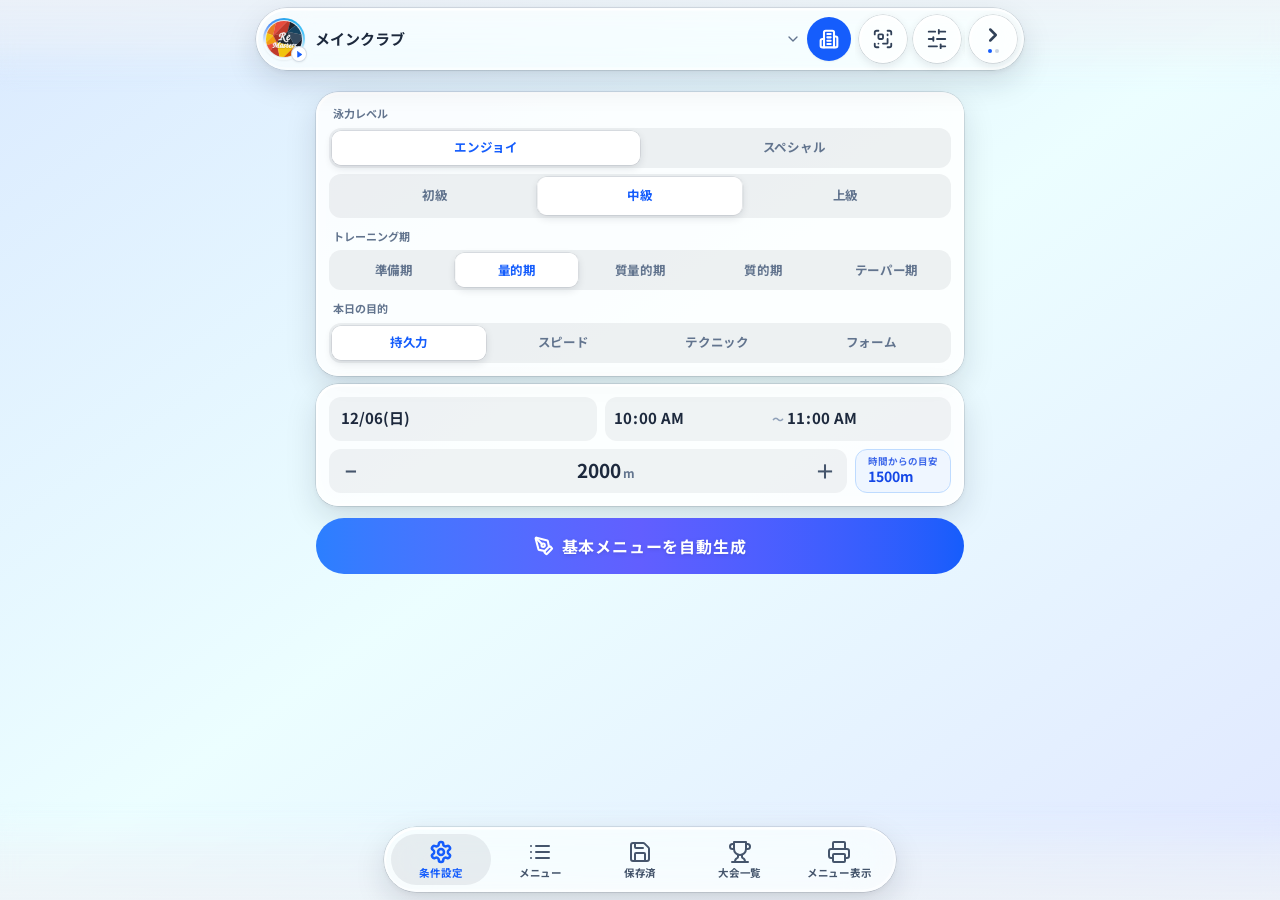
==== commit 022e43df: "preview: アプリの文字をすっきりした太さに／メニュー表の最初のフォントをUDゴシックに Co-Authored-By: Claude Opus 5.5 <noreply@anthropic.c" ====
--- a/preview/index.html
+++ b/preview/index.html
@@ -20,12 +20,12 @@
 <link rel="apple-touch-icon" sizes="180x180" href="[data-uri]">
 <link rel="preconnect" href="https://fonts.googleapis.com">
 <link rel="preconnect" href="https://fonts.gstatic.com" crossorigin>
-<meta name="app-build" content="20261118234650">
+<meta name="app-build" content="20261119004957">
 <script>
 /* 新しい版が公開されていたら自動で読み込み直す（ホーム画面アプリは古い版をキャッシュし続けるため）。
    起動時と、他のアプリから戻ってきたときに確認する。ネットワークがなければ何もしない。 */
 (function () {
-  var BUILD = '20261118234650';
+  var BUILD = '20261119004957';
   var busy = false;
   function check() {
     if (busy || !window.fetch || location.protocol === 'file:') return;
@@ -46,36 +46,36 @@
   document.addEventListener('visibilitychange', function () { if (!document.hidden) check(); });
 })();
 </script>
-<style>/*! tailwindcss v4.3.3 | MIT License | https://tailwindcss.com */@layer properties;@layer theme,base,components,utilities;@layer theme{:root,:host{--font-sans: -apple-system, BlinkMacSystemFont, "Segoe UI", Roboto, "Helvetica Neue", "Noto Sans", Arial, sans-serif, "Apple Color Emoji", "Segoe UI Emoji", "Segoe UI Symbol", "Noto Color Emoji";--font-mono: ui-monospace, SFMono-Regular, Menlo, Monaco, Consolas, "Liberation Mono", "Courier New", monospace;--color-red-50: oklch(97.1% .013 17.38);--color-red-200: oklch(88.5% .062 18.334);--color-red-400: oklch(70.4% .191 22.216);--color-red-500: oklch(63.7% .237 25.331);--color-red-600: oklch(57.7% .245 27.325);--color-orange-50: oklch(98% .016 73.684);--color-orange-100: oklch(95.4% .038 75.164);--color-orange-200: oklch(90.1% .076 70.697);--color-orange-300: oklch(83.7% .128 66.29);--color-orange-400: oklch(75% .183 55.934);--color-orange-500: oklch(70.5% .213 47.604);--color-orange-600: oklch(64.6% .222 41.116);--color-orange-700: oklch(55.3% .195 38.402);--color-orange-950: oklch(26.6% .079 36.259);--color-amber-50: oklch(98.7% .022 95.277);--color-amber-100: oklch(96.2% .059 95.617);--color-amber-200: oklch(92.4% .12 95.746);--color-amber-300: oklch(87.9% .169 91.605);--color-amber-400: oklch(82.8% .189 84.429);--color-amber-500: oklch(76.9% .188 70.08);--color-amber-600: oklch(66.6% .179 58.318);--color-amber-700: oklch(55.5% .163 48.998);--color-amber-800: oklch(47.3% .137 46.201);--color-yellow-100: oklch(97.3% .071 103.193);--color-emerald-50: oklch(97.9% .021 166.113);--color-emerald-200: oklch(90.5% .093 164.15);--color-emerald-300: oklch(84.5% .143 164.978);--color-emerald-400: oklch(76.5% .177 163.223);--color-emerald-500: oklch(69.6% .17 162.48);--color-emerald-600: oklch(59.6% .145 163.225);--color-emerald-700: oklch(50.8% .118 165.612);--color-emerald-800: oklch(43.2% .095 166.913);--color-teal-50: oklch(98.4% .014 180.72);--color-teal-400: oklch(77.7% .152 181.912);--color-teal-600: oklch(60% .118 184.704);--color-cyan-50: oklch(98.4% .019 200.873);--color-cyan-100: oklch(95.6% .045 203.388);--color-cyan-400: oklch(78.9% .154 211.53);--color-blue-50: oklch(97% .014 254.604);--color-blue-100: oklch(93.2% .032 255.585);--color-blue-200: oklch(88.2% .059 254.128);--color-blue-300: oklch(80.9% .105 251.813);--color-blue-400: oklch(70.7% .165 254.624);--color-blue-500: oklch(62.3% .214 259.815);--color-blue-600: oklch(54.6% .245 262.881);--color-blue-700: oklch(48.8% .243 264.376);--color-indigo-100: oklch(93% .034 272.788);--color-indigo-400: oklch(67.3% .182 276.935);--color-indigo-500: oklch(58.5% .233 277.117);--color-indigo-600: oklch(51.1% .262 276.966);--color-purple-100: oklch(94.6% .033 307.174);--color-purple-400: oklch(71.4% .203 305.504);--color-purple-500: oklch(62.7% .265 303.9);--color-fuchsia-50: oklch(97.7% .017 320.058);--color-fuchsia-100: oklch(95.2% .037 318.852);--color-fuchsia-300: oklch(83.3% .145 321.434);--color-fuchsia-400: oklch(74% .238 322.16);--color-fuchsia-500: oklch(66.7% .295 322.15);--color-fuchsia-600: oklch(59.1% .293 322.896);--color-fuchsia-700: oklch(51.8% .253 323.949);--color-rose-50: oklch(96.9% .015 12.422);--color-rose-100: oklch(94.1% .03 12.58);--color-rose-200: oklch(89.2% .058 10.001);--color-rose-500: oklch(64.5% .246 16.439);--color-rose-600: oklch(58.6% .253 17.585);--color-rose-700: oklch(51.4% .222 16.935);--color-slate-50: oklch(98.4% .003 247.858);--color-slate-100: oklch(96.8% .007 247.896);--color-slate-200: oklch(92.9% .013 255.508);--color-slate-300: oklch(86.9% .022 252.894);--color-slate-400: oklch(70.4% .04 256.788);--color-slate-500: oklch(55.4% .046 257.417);--color-slate-600: oklch(44.6% .043 257.281);--color-slate-700: oklch(37.2% .044 257.287);--color-slate-800: oklch(27.9% .041 260.031);--color-slate-900: oklch(20.8% .042 265.755);--color-slate-950: oklch(12.9% .042 264.695);--color-gray-200: oklch(92.8% .006 264.531);--color-gray-400: oklch(70.7% .022 261.325);--color-neutral-50: oklch(98.5% 0 none);--color-neutral-300: oklch(87% 0 none);--color-neutral-400: oklch(70.8% 0 none);--color-neutral-500: oklch(55.6% 0 none);--color-neutral-600: oklch(43.9% 0 none);--color-neutral-700: oklch(37.1% 0 none);--color-neutral-800: oklch(26.9% 0 none);--color-neutral-900: oklch(20.5% 0 none);--color-black: #000;--color-white: #fff;--spacing: .25rem;--container-sm: 24rem;--container-md: 28rem;--container-lg: 32rem;--container-2xl: 42rem;--container-3xl: 48rem;--text-xs: .75rem;--text-xs--line-height: calc(1 / .75);--text-sm: .875rem;--text-sm--line-height: calc(1.25 / .875);--text-base: 1rem;--text-base--line-height: 1.5 ;--text-lg: 1.125rem;--text-lg--line-height: calc(1.75 / 1.125);--text-xl: 1.25rem;--text-xl--line-height: calc(1.75 / 1.25);--font-weight-bold: 700;--font-weight-extrabold: 800;--font-weight-black: 900;--tracking-tight: -.025em;--tracking-wide: .025em;--tracking-wider: .05em;--leading-tight: 1.25;--leading-snug: 1.375;--leading-relaxed: 1.625;--radius-md: .375rem;--radius-lg: .5rem;--radius-xl: .75rem;--radius-2xl: 1rem;--radius-3xl: 1.5rem;--drop-shadow-sm: 0 1px 1px rgb(0 0 0 / .05);--ease-out: cubic-bezier(0, 0, .2, 1);--ease-in-out: cubic-bezier(.4, 0, .2, 1);--animate-spin: spin 1s linear infinite;--animate-pulse: pulse 2s cubic-bezier(.4, 0, .6, 1) infinite;--animate-bounce: bounce 1s infinite;--blur-xl: 24px;--default-transition-duration: .15s;--default-transition-timing-function: cubic-bezier(.4, 0, .2, 1);--default-font-family: var(--font-sans);--default-mono-font-family: var(--font-mono)}}@layer base{*,:after,:before,::backdrop,::file-selector-button{box-sizing:border-box;margin:0;padding:0;border:0 solid}html,:host{line-height:1.5;-webkit-text-size-adjust:100%;tab-size:4;font-family:var(--default-font-family, -apple-system, BlinkMacSystemFont, "Segoe UI", Roboto, "Helvetica Neue", "Noto Sans", Arial, sans-serif, "Apple Color Emoji", "Segoe UI Emoji", "Segoe UI Symbol", "Noto Color Emoji");font-feature-settings:var(--default-font-feature-settings, normal);font-variation-settings:var(--default-font-variation-settings, normal);-webkit-tap-highlight-color:transparent}hr{height:0;color:inherit;border-top-width:1px}abbr:where([title]){-webkit-text-decoration:underline dotted;text-decoration:underline dotted}h1,h2,h3,h4,h5,h6{font-size:inherit;font-weight:inherit}a{color:inherit;-webkit-text-decoration:inherit;text-decoration:inherit}b,strong{font-weight:bolder}code,kbd,samp,pre{font-family:var(--default-mono-font-family, ui-monospace, SFMono-Regular, Menlo, Monaco, Consolas, "Liberation Mono", "Courier New", monospace);font-feature-settings:var(--default-mono-font-feature-settings, normal);font-variation-settings:var(--default-mono-font-variation-settings, normal);font-size:1em}small{font-size:80%}sub,sup{font-size:75%;line-height:0;position:relative;vertical-align:baseline}sub{bottom:-.25em}sup{top:-.5em}table{text-indent:0;border-color:inherit;border-collapse:collapse}:-moz-focusring:where(:not(iframe)){outline:auto}progress{vertical-align:baseline}summary{display:list-item}ol,ul,menu{list-style:none}img,svg,video,canvas,audio,iframe,embed,object{display:block;vertical-align:middle}img,video{max-width:100%;height:auto}button,input,select,optgroup,textarea,::file-selector-button{font:inherit;font-feature-settings:inherit;font-variation-settings:inherit;letter-spacing:inherit;color:inherit;border-radius:0;background-color:transparent;opacity:1}:where(select:is([multiple],[size])) optgroup{font-weight:bolder}:where(select:is([multiple],[size])) optgroup option{padding-inline-start:20px}::file-selector-button{margin-inline-end:4px}::placeholder{opacity:1}@supports (not (-webkit-appearance: -apple-pay-button)) or (contain-intrinsic-size: 1px){::placeholder{color:currentcolor}@supports (color: color-mix(in lab,red,red)){::placeholder{color:color-mix(in oklab,currentcolor 50%,transparent)}}}textarea{resize:vertical}::-webkit-search-decoration{-webkit-appearance:none}::-webkit-date-and-time-value{min-height:1lh;text-align:inherit}::-webkit-datetime-edit{display:inline-flex}::-webkit-datetime-edit-fields-wrapper{padding:0}::-webkit-datetime-edit,::-webkit-datetime-edit-year-field,::-webkit-datetime-edit-month-field,::-webkit-datetime-edit-day-field,::-webkit-datetime-edit-hour-field,::-webkit-datetime-edit-minute-field,::-webkit-datetime-edit-second-field,::-webkit-datetime-edit-millisecond-field,::-webkit-datetime-edit-meridiem-field{padding-block:0}::-webkit-calendar-picker-indicator{line-height:1}:-moz-ui-invalid{box-shadow:none}button,input:where([type=button],[type=reset],[type=submit]),::file-selector-button{-webkit-appearance:button;appearance:button}::-webkit-inner-spin-button,::-webkit-outer-spin-button{height:auto}[hidden]:where(:not([hidden=until-found])){display:none!important}}@layer utilities{.pointer-events-auto{pointer-events:auto}.pointer-events-none{pointer-events:none}.visible{visibility:visible}.absolute{position:absolute}.fixed{position:fixed}.relative{position:relative}.sticky{position:sticky}.inset-0{top:0;right:0;bottom:0;left:0}.inset-\[10\%\]{top:10%;right:10%;bottom:10%;left:10%}.inset-x-0{inset-inline:0px}.top-0{top:0}.top-0\.5{top:calc(var(--spacing) * .5)}.top-1\/2{top:50%}.-right-0\.5{right:calc(var(--spacing) * -.5)}.-right-2\.5{right:calc(var(--spacing) * -2.5)}.right-0{right:0}.right-3{right:calc(var(--spacing) * 3)}.-bottom-0\.5{bottom:calc(var(--spacing) * -.5)}.-bottom-2{bottom:calc(var(--spacing) * -2)}.bottom-0{bottom:0}.left-0{left:0}.left-0\.5{left:calc(var(--spacing) * .5)}.left-1\/2{left:50%}.left-3\.5{left:calc(var(--spacing) * 3.5)}.left-\[18px\]{left:18px}.isolate{isolation:isolate}.z-0{z-index:0}.z-10{z-index:10}.z-20{z-index:20}.z-30{z-index:30}.z-40{z-index:40}.z-50{z-index:50}.z-\[2\]{z-index:2}.z-\[24\]{z-index:24}.z-\[25\]{z-index:25}.z-\[100\]{z-index:100}.z-\[110\]{z-index:110}.z-\[115\]{z-index:115}.z-\[120\]{z-index:120}.z-\[125\]{z-index:125}.z-\[130\]{z-index:130}.z-\[140\]{z-index:140}.z-\[150\]{z-index:150}.z-\[200\]{z-index:200}.z-\[260\]{z-index:260}.z-\[270\]{z-index:270}.z-\[280\]{z-index:280}.z-\[300\]{z-index:300}.z-\[400\]{z-index:400}.m-0{margin:0}.m-1{margin:var(--spacing)}.mx-1\.5{margin-inline:calc(var(--spacing) * 1.5)}.mx-\[1\.5px\]{margin-inline:1.5px}.mx-\[1px\]{margin-inline:1px}.mx-\[2px\]{margin-inline:2px}.mx-auto{margin-inline:auto}.my-0\.5{margin-block:calc(var(--spacing) * .5)}.-mt-0\.5{margin-top:calc(var(--spacing) * -.5)}.mt-0\.5{margin-top:calc(var(--spacing) * .5)}.mt-1{margin-top:var(--spacing)}.mt-1\.5{margin-top:calc(var(--spacing) * 1.5)}.mt-2{margin-top:calc(var(--spacing) * 2)}.mt-2\.5{margin-top:calc(var(--spacing) * 2.5)}.mt-3{margin-top:calc(var(--spacing) * 3)}.mt-4{margin-top:calc(var(--spacing) * 4)}.mt-\[2px\]{margin-top:2px}.mr-2{margin-right:calc(var(--spacing) * 2)}.mr-\[2px\]{margin-right:2px}.mb-0\.5{margin-bottom:calc(var(--spacing) * .5)}.mb-1{margin-bottom:var(--spacing)}.mb-1\.5{margin-bottom:calc(var(--spacing) * 1.5)}.mb-2{margin-bottom:calc(var(--spacing) * 2)}.mb-2\.5{margin-bottom:calc(var(--spacing) * 2.5)}.mb-4{margin-bottom:calc(var(--spacing) * 4)}.mb-6{margin-bottom:calc(var(--spacing) * 6)}.-ml-0\.5{margin-left:calc(var(--spacing) * -.5)}.ml-0\.5{margin-left:calc(var(--spacing) * .5)}.ml-1{margin-left:var(--spacing)}.ml-1\.5{margin-left:calc(var(--spacing) * 1.5)}.ml-\[1px\]{margin-left:1px}.ml-\[2px\]{margin-left:2px}.ml-\[3px\]{margin-left:3px}.ml-\[52px\]{margin-left:52px}.ml-auto{margin-left:auto}.block{display:block}.flex{display:flex}.grid{display:grid}.hidden{display:none}.inline-block{display:inline-block}.inline-flex{display:inline-flex}.table{display:table}.aspect-\[9\/16\]{aspect-ratio:9/16}.aspect-square{aspect-ratio:1 / 1}.h-1{height:var(--spacing)}.h-1\.5{height:calc(var(--spacing) * 1.5)}.h-2\.5{height:calc(var(--spacing) * 2.5)}.h-3{height:calc(var(--spacing) * 3)}.h-3\.5{height:calc(var(--spacing) * 3.5)}.h-4{height:calc(var(--spacing) * 4)}.h-5{height:calc(var(--spacing) * 5)}.h-6{height:calc(var(--spacing) * 6)}.h-7{height:calc(var(--spacing) * 7)}.h-8{height:calc(var(--spacing) * 8)}.h-9{height:calc(var(--spacing) * 9)}.h-10{height:calc(var(--spacing) * 10)}.h-11{height:calc(var(--spacing) * 11)}.h-12{height:calc(var(--spacing) * 12)}.h-14{height:calc(var(--spacing) * 14)}.h-16{height:calc(var(--spacing) * 16)}.h-20{height:calc(var(--spacing) * 20)}.h-\[7px\]{height:7px}.h-\[14px\]{height:14px}.h-\[16px\]{height:16px}.h-\[22px\]{height:22px}.h-\[24px\]{height:24px}.h-\[30vh\]{height:30vh}.h-\[38px\]{height:38px}.h-\[40vh\]{height:40vh}.h-\[52px\]{height:52px}.h-\[58px\]{height:58px}.h-\[340px\]{height:340px}.h-auto{height:auto}.h-full{height:100%}.h-max{height:max-content}.max-h-\[85vh\]{max-height:85vh}.max-h-\[86dvh\]{max-height:86dvh}.max-h-\[88vh\]{max-height:88vh}.max-h-\[90vh\]{max-height:90vh}.max-h-\[calc\(100dvh-24px\)\]{max-height:calc(100dvh - 24px)}.max-h-full{max-height:100%}.min-h-0{min-height:0px}.min-h-9{min-height:calc(var(--spacing) * 9)}.min-h-\[16px\]{min-height:16px}.min-h-\[44px\]{min-height:44px}.w-1{width:var(--spacing)}.w-1\.5{width:calc(var(--spacing) * 1.5)}.w-2\.5{width:calc(var(--spacing) * 2.5)}.w-3{width:calc(var(--spacing) * 3)}.w-3\.5{width:calc(var(--spacing) * 3.5)}.w-4{width:calc(var(--spacing) * 4)}.w-5{width:calc(var(--spacing) * 5)}.w-6{width:calc(var(--spacing) * 6)}.w-7{width:calc(var(--spacing) * 7)}.w-8{width:calc(var(--spacing) * 8)}.w-9{width:calc(var(--spacing) * 9)}.w-10{width:calc(var(--spacing) * 10)}.w-11{width:calc(var(--spacing) * 11)}.w-12{width:calc(var(--spacing) * 12)}.w-16{width:calc(var(--spacing) * 16)}.w-20{width:calc(var(--spacing) * 20)}.w-\[4\.2em\]{width:4.2em}.w-\[7px\]{width:7px}.w-\[16px\]{width:16px}.w-\[22px\]{width:22px}.w-\[38px\]{width:38px}.w-\[66px\]{width:66px}.w-\[78px\]{width:78px}.w-\[86px\]{width:86px}.w-\[248px\]{width:248px}.w-auto{width:auto}.w-full{width:100%}.w-px{width:1px}.max-w-2xl{max-width:var(--container-2xl)}.max-w-3xl{max-width:var(--container-3xl)}.max-w-\[260px\]{max-width:260px}.max-w-\[340px\]{max-width:340px}.max-w-\[640px\]{max-width:640px}.max-w-\[calc\(100vw-16px\)\]{max-width:calc(100vw - 16px)}.max-w-full{max-width:100%}.max-w-lg{max-width:var(--container-lg)}.max-w-md{max-width:var(--container-md)}.max-w-sm{max-width:var(--container-sm)}.min-w-0{min-width:0px}.min-w-\[10px\]{min-width:10px}.min-w-\[64px\]{min-width:64px}.min-w-\[78px\]{min-width:78px}.flex-1{flex:1}.flex-\[0\.8\]{flex:.8}.flex-\[0\.85\]{flex:.85}.flex-\[1\.2\]{flex:1.2}.flex-\[1\.4\]{flex:1.4}.flex-\[1\.15\]{flex:1.15}.flex-\[1_1_auto\]{flex:1 1 auto}.shrink-0{flex-shrink:0}.origin-center{transform-origin:center}.origin-left{transform-origin:0}.-translate-x-1\/2{--tw-translate-x: -50% ;translate:var(--tw-translate-x) var(--tw-translate-y)}.translate-x-5{--tw-translate-x: calc(var(--spacing) * 5);translate:var(--tw-translate-x) var(--tw-translate-y)}.-translate-y-1\/2{--tw-translate-y: -50% ;translate:var(--tw-translate-x) var(--tw-translate-y)}.translate-y-0{--tw-translate-y: 0px;translate:var(--tw-translate-x) var(--tw-translate-y)}.translate-y-2{--tw-translate-y: calc(var(--spacing) * 2);translate:var(--tw-translate-x) var(--tw-translate-y)}.scale-90{--tw-scale-x: 90%;--tw-scale-y: 90%;--tw-scale-z: 90%;scale:var(--tw-scale-x) var(--tw-scale-y)}.rotate-180{rotate:180deg}.transform{transform:var(--tw-rotate-x,) var(--tw-rotate-y,) var(--tw-rotate-z,) var(--tw-skew-x,) var(--tw-skew-y,)}.animate-bounce{animation:var(--animate-bounce)}.animate-pulse{animation:var(--animate-pulse)}.animate-spin{animation:var(--animate-spin)}.cursor-pointer{cursor:pointer}.cursor-text{cursor:text}.resize{resize:both}.resize-none{resize:none}.scroll-mt-2{scroll-margin-top:calc(var(--spacing) * 2)}.grid-cols-1{grid-template-columns:repeat(1,minmax(0,1fr))}.grid-cols-2{grid-template-columns:repeat(2,minmax(0,1fr))}.grid-cols-\[1\.25fr_1fr\]{grid-template-columns:1.25fr 1fr}.grid-cols-\[1fr_auto_1fr\]{grid-template-columns:1fr auto 1fr}.flex-col{flex-direction:column}.flex-wrap{flex-wrap:wrap}.items-baseline{align-items:baseline}.items-center{align-items:center}.items-end{align-items:flex-end}.items-start{align-items:flex-start}.items-stretch{align-items:stretch}.justify-between{justify-content:space-between}.justify-center{justify-content:center}.justify-end{justify-content:flex-end}.justify-start{justify-content:flex-start}.gap-0\.5{gap:calc(var(--spacing) * .5)}.gap-1{gap:var(--spacing)}.gap-1\.5{gap:calc(var(--spacing) * 1.5)}.gap-2{gap:calc(var(--spacing) * 2)}.gap-2\.5{gap:calc(var(--spacing) * 2.5)}.gap-3{gap:calc(var(--spacing) * 3)}.gap-\[2px\]{gap:2px}.gap-\[3px\]{gap:3px}:where(.space-y-0\.5>:not(:last-child)){--tw-space-y-reverse: 0;margin-block-start:calc(calc(var(--spacing) * .5) * var(--tw-space-y-reverse));margin-block-end:calc(calc(var(--spacing) * .5) * calc(1 - var(--tw-space-y-reverse)))}:where(.space-y-1>:not(:last-child)){--tw-space-y-reverse: 0;margin-block-start:calc(var(--spacing) * var(--tw-space-y-reverse));margin-block-end:calc(var(--spacing) * calc(1 - var(--tw-space-y-reverse)))}:where(.space-y-1\.5>:not(:last-child)){--tw-space-y-reverse: 0;margin-block-start:calc(calc(var(--spacing) * 1.5) * var(--tw-space-y-reverse));margin-block-end:calc(calc(var(--spacing) * 1.5) * calc(1 - var(--tw-space-y-reverse)))}:where(.space-y-2>:not(:last-child)){--tw-space-y-reverse: 0;margin-block-start:calc(calc(var(--spacing) * 2) * var(--tw-space-y-reverse));margin-block-end:calc(calc(var(--spacing) * 2) * calc(1 - var(--tw-space-y-reverse)))}:where(.space-y-2\.5>:not(:last-child)){--tw-space-y-reverse: 0;margin-block-start:calc(calc(var(--spacing) * 2.5) * var(--tw-space-y-reverse));margin-block-end:calc(calc(var(--spacing) * 2.5) * calc(1 - var(--tw-space-y-reverse)))}:where(.space-y-3>:not(:last-child)){--tw-space-y-reverse: 0;margin-block-start:calc(calc(var(--spacing) * 3) * var(--tw-space-y-reverse));margin-block-end:calc(calc(var(--spacing) * 3) * calc(1 - var(--tw-space-y-reverse)))}:where(.space-y-4>:not(:last-child)){--tw-space-y-reverse: 0;margin-block-start:calc(calc(var(--spacing) * 4) * var(--tw-space-y-reverse));margin-block-end:calc(calc(var(--spacing) * 4) * calc(1 - var(--tw-space-y-reverse)))}:where(.space-y-5>:not(:last-child)){--tw-space-y-reverse: 0;margin-block-start:calc(calc(var(--spacing) * 5) * var(--tw-space-y-reverse));margin-block-end:calc(calc(var(--spacing) * 5) * calc(1 - var(--tw-space-y-reverse)))}.gap-x-4{column-gap:calc(var(--spacing) * 4)}.gap-y-2{row-gap:calc(var(--spacing) * 2)}:where(.divide-y>:not(:last-child)){--tw-divide-y-reverse: 0;border-bottom-style:var(--tw-border-style);border-top-style:var(--tw-border-style);border-top-width:calc(1px * var(--tw-divide-y-reverse));border-bottom-width:calc(1px * calc(1 - var(--tw-divide-y-reverse)))}:where(.divide-slate-200\/70>:not(:last-child)){border-color:color-mix(in srgb,oklch(92.9% .013 255.508) 70%,transparent)}@supports (color: color-mix(in lab,red,red)){:where(.divide-slate-200\/70>:not(:last-child)){border-color:color-mix(in oklab,var(--color-slate-200) 70%,transparent)}}.truncate{overflow:hidden;text-overflow:ellipsis;white-space:nowrap}.overflow-hidden{overflow:hidden}.overflow-y-auto{overflow-y:auto}.overscroll-contain{overscroll-behavior:contain}.scroll-smooth{scroll-behavior:smooth}.rounded{border-radius:.25rem}.rounded-2xl{border-radius:var(--radius-2xl)}.rounded-3xl{border-radius:var(--radius-3xl)}.rounded-\[1\.5rem\]{border-radius:1.5rem}.rounded-\[2rem\]{border-radius:2rem}.rounded-\[4px\]{border-radius:4px}.rounded-\[9px\]{border-radius:9px}.rounded-\[16px\]{border-radius:16px}.rounded-\[20px\]{border-radius:20px}.rounded-\[22px\]{border-radius:22px}.rounded-\[26px\]{border-radius:26px}.rounded-\[28px\]{border-radius:28px}.rounded-full{border-radius:calc(infinity * 1px)}.rounded-lg{border-radius:var(--radius-lg)}.rounded-md{border-radius:var(--radius-md)}.rounded-xl{border-radius:var(--radius-xl)}.rounded-t-3xl{border-top-left-radius:var(--radius-3xl);border-top-right-radius:var(--radius-3xl)}.border{border-style:var(--tw-border-style);border-width:1px}.border-2{border-style:var(--tw-border-style);border-width:2px}.border-t{border-top-style:var(--tw-border-style);border-top-width:1px}.border-r{border-right-style:var(--tw-border-style);border-right-width:1px}.border-b{border-bottom-style:var(--tw-border-style);border-bottom-width:1px}.border-l{border-left-style:var(--tw-border-style);border-left-width:1px}.border-l-\[5px\]{border-left-style:var(--tw-border-style);border-left-width:5px}.border-dashed{--tw-border-style: dashed;border-style:dashed}.border-amber-200{border-color:var(--color-amber-200)}.border-amber-300{border-color:var(--color-amber-300)}.border-amber-400{border-color:var(--color-amber-400)}.border-blue-100{border-color:var(--color-blue-100)}.border-blue-200{border-color:var(--color-blue-200)}.border-blue-300{border-color:var(--color-blue-300)}.border-blue-400{border-color:var(--color-blue-400)}.border-blue-500{border-color:var(--color-blue-500)}.border-blue-600{border-color:var(--color-blue-600)}.border-emerald-200{border-color:var(--color-emerald-200)}.border-emerald-200\/50{border-color:color-mix(in srgb,oklch(90.5% .093 164.15) 50%,transparent)}@supports (color: color-mix(in lab,red,red)){.border-emerald-200\/50{border-color:color-mix(in oklab,var(--color-emerald-200) 50%,transparent)}}.border-emerald-300{border-color:var(--color-emerald-300)}.border-emerald-600{border-color:var(--color-emerald-600)}.border-fuchsia-100{border-color:var(--color-fuchsia-100)}.border-neutral-500{border-color:var(--color-neutral-500)}.border-orange-100{border-color:var(--color-orange-100)}.border-orange-200{border-color:var(--color-orange-200)}.border-orange-200\/50{border-color:color-mix(in srgb,oklch(90.1% .076 70.697) 50%,transparent)}@supports (color: color-mix(in lab,red,red)){.border-orange-200\/50{border-color:color-mix(in oklab,var(--color-orange-200) 50%,transparent)}}.border-orange-200\/70{border-color:color-mix(in srgb,oklch(90.1% .076 70.697) 70%,transparent)}@supports (color: color-mix(in lab,red,red)){.border-orange-200\/70{border-color:color-mix(in oklab,var(--color-orange-200) 70%,transparent)}}.border-orange-300\/60{border-color:color-mix(in srgb,oklch(83.7% .128 66.29) 60%,transparent)}@supports (color: color-mix(in lab,red,red)){.border-orange-300\/60{border-color:color-mix(in oklab,var(--color-orange-300) 60%,transparent)}}.border-orange-500{border-color:var(--color-orange-500)}.border-red-200{border-color:var(--color-red-200)}.border-red-400{border-color:var(--color-red-400)}.border-rose-200{border-color:var(--color-rose-200)}.border-rose-600{border-color:var(--color-rose-600)}.border-slate-100{border-color:var(--color-slate-100)}.border-slate-200{border-color:var(--color-slate-200)}.border-slate-200\/70{border-color:color-mix(in srgb,oklch(92.9% .013 255.508) 70%,transparent)}@supports (color: color-mix(in lab,red,red)){.border-slate-200\/70{border-color:color-mix(in oklab,var(--color-slate-200) 70%,transparent)}}.border-slate-200\/80{border-color:color-mix(in srgb,oklch(92.9% .013 255.508) 80%,transparent)}@supports (color: color-mix(in lab,red,red)){.border-slate-200\/80{border-color:color-mix(in oklab,var(--color-slate-200) 80%,transparent)}}.border-slate-300{border-color:var(--color-slate-300)}.border-slate-300\/50{border-color:color-mix(in srgb,oklch(86.9% .022 252.894) 50%,transparent)}@supports (color: color-mix(in lab,red,red)){.border-slate-300\/50{border-color:color-mix(in oklab,var(--color-slate-300) 50%,transparent)}}.border-slate-300\/60{border-color:color-mix(in srgb,oklch(86.9% .022 252.894) 60%,transparent)}@supports (color: color-mix(in lab,red,red)){.border-slate-300\/60{border-color:color-mix(in oklab,var(--color-slate-300) 60%,transparent)}}.border-slate-300\/70{border-color:color-mix(in srgb,oklch(86.9% .022 252.894) 70%,transparent)}@supports (color: color-mix(in lab,red,red)){.border-slate-300\/70{border-color:color-mix(in oklab,var(--color-slate-300) 70%,transparent)}}.border-slate-300\/80{border-color:color-mix(in srgb,oklch(86.9% .022 252.894) 80%,transparent)}@supports (color: color-mix(in lab,red,red)){.border-slate-300\/80{border-color:color-mix(in oklab,var(--color-slate-300) 80%,transparent)}}.border-slate-400{border-color:var(--color-slate-400)}.border-slate-400\/80{border-color:color-mix(in srgb,oklch(70.4% .04 256.788) 80%,transparent)}@supports (color: color-mix(in lab,red,red)){.border-slate-400\/80{border-color:color-mix(in oklab,var(--color-slate-400) 80%,transparent)}}.border-slate-600{border-color:var(--color-slate-600)}.border-slate-800{border-color:var(--color-slate-800)}.border-transparent{border-color:transparent}.border-white{border-color:var(--color-white)}.border-white\/40{border-color:color-mix(in srgb,#fff 40%,transparent)}@supports (color: color-mix(in lab,red,red)){.border-white\/40{border-color:color-mix(in oklab,var(--color-white) 40%,transparent)}}.border-white\/70{border-color:color-mix(in srgb,#fff 70%,transparent)}@supports (color: color-mix(in lab,red,red)){.border-white\/70{border-color:color-mix(in oklab,var(--color-white) 70%,transparent)}}.border-t-transparent{border-top-color:transparent}.border-l-blue-500{border-left-color:var(--color-blue-500)}.border-l-rose-500{border-left-color:var(--color-rose-500)}.bg-amber-50{background-color:var(--color-amber-50)}.bg-amber-50\/60{background-color:color-mix(in srgb,oklch(98.7% .022 95.277) 60%,transparent)}@supports (color: color-mix(in lab,red,red)){.bg-amber-50\/60{background-color:color-mix(in oklab,var(--color-amber-50) 60%,transparent)}}.bg-amber-50\/70{background-color:color-mix(in srgb,oklch(98.7% .022 95.277) 70%,transparent)}@supports (color: color-mix(in lab,red,red)){.bg-amber-50\/70{background-color:color-mix(in oklab,var(--color-amber-50) 70%,transparent)}}.bg-amber-50\/80{background-color:color-mix(in srgb,oklch(98.7% .022 95.277) 80%,transparent)}@supports (color: color-mix(in lab,red,red)){.bg-amber-50\/80{background-color:color-mix(in oklab,var(--color-amber-50) 80%,transparent)}}.bg-amber-50\/90{background-color:color-mix(in srgb,oklch(98.7% .022 95.277) 90%,transparent)}@supports (color: color-mix(in lab,red,red)){.bg-amber-50\/90{background-color:color-mix(in oklab,var(--color-amber-50) 90%,transparent)}}.bg-amber-100{background-color:var(--color-amber-100)}.bg-amber-400{background-color:var(--color-amber-400)}.bg-amber-500{background-color:var(--color-amber-500)}.bg-amber-500\/95{background-color:color-mix(in srgb,oklch(76.9% .188 70.08) 95%,transparent)}@supports (color: color-mix(in lab,red,red)){.bg-amber-500\/95{background-color:color-mix(in oklab,var(--color-amber-500) 95%,transparent)}}.bg-black{background-color:var(--color-black)}.bg-black\/90{background-color:color-mix(in srgb,#000 90%,transparent)}@supports (color: color-mix(in lab,red,red)){.bg-black\/90{background-color:color-mix(in oklab,var(--color-black) 90%,transparent)}}.bg-blue-50{background-color:var(--color-blue-50)}.bg-blue-50\/80{background-color:color-mix(in srgb,oklch(97% .014 254.604) 80%,transparent)}@supports (color: color-mix(in lab,red,red)){.bg-blue-50\/80{background-color:color-mix(in oklab,var(--color-blue-50) 80%,transparent)}}.bg-blue-500{background-color:var(--color-blue-500)}.bg-blue-500\/10{background-color:color-mix(in srgb,oklch(62.3% .214 259.815) 10%,transparent)}@supports (color: color-mix(in lab,red,red)){.bg-blue-500\/10{background-color:color-mix(in oklab,var(--color-blue-500) 10%,transparent)}}.bg-blue-600{background-color:var(--color-blue-600)}.bg-blue-600\/10{background-color:color-mix(in srgb,oklch(54.6% .245 262.881) 10%,transparent)}@supports (color: color-mix(in lab,red,red)){.bg-blue-600\/10{background-color:color-mix(in oklab,var(--color-blue-600) 10%,transparent)}}.bg-emerald-50{background-color:var(--color-emerald-50)}.bg-emerald-50\/70{background-color:color-mix(in srgb,oklch(97.9% .021 166.113) 70%,transparent)}@supports (color: color-mix(in lab,red,red)){.bg-emerald-50\/70{background-color:color-mix(in oklab,var(--color-emerald-50) 70%,transparent)}}.bg-emerald-500{background-color:var(--color-emerald-500)}.bg-emerald-600{background-color:var(--color-emerald-600)}.bg-emerald-600\/10{background-color:color-mix(in srgb,oklch(59.6% .145 163.225) 10%,transparent)}@supports (color: color-mix(in lab,red,red)){.bg-emerald-600\/10{background-color:color-mix(in oklab,var(--color-emerald-600) 10%,transparent)}}.bg-fuchsia-50\/70{background-color:color-mix(in srgb,oklch(97.7% .017 320.058) 70%,transparent)}@supports (color: color-mix(in lab,red,red)){.bg-fuchsia-50\/70{background-color:color-mix(in oklab,var(--color-fuchsia-50) 70%,transparent)}}.bg-fuchsia-500{background-color:var(--color-fuchsia-500)}.bg-fuchsia-600{background-color:var(--color-fuchsia-600)}.bg-fuchsia-600\/10{background-color:color-mix(in srgb,oklch(59.1% .293 322.896) 10%,transparent)}@supports (color: color-mix(in lab,red,red)){.bg-fuchsia-600\/10{background-color:color-mix(in oklab,var(--color-fuchsia-600) 10%,transparent)}}.bg-neutral-50{background-color:var(--color-neutral-50)}.bg-orange-50\/40{background-color:color-mix(in srgb,oklch(98% .016 73.684) 40%,transparent)}@supports (color: color-mix(in lab,red,red)){.bg-orange-50\/40{background-color:color-mix(in oklab,var(--color-orange-50) 40%,transparent)}}.bg-orange-50\/70{background-color:color-mix(in srgb,oklch(98% .016 73.684) 70%,transparent)}@supports (color: color-mix(in lab,red,red)){.bg-orange-50\/70{background-color:color-mix(in oklab,var(--color-orange-50) 70%,transparent)}}.bg-orange-50\/80{background-color:color-mix(in srgb,oklch(98% .016 73.684) 80%,transparent)}@supports (color: color-mix(in lab,red,red)){.bg-orange-50\/80{background-color:color-mix(in oklab,var(--color-orange-50) 80%,transparent)}}.bg-orange-100{background-color:var(--color-orange-100)}.bg-orange-200{background-color:var(--color-orange-200)}.bg-orange-500{background-color:var(--color-orange-500)}.bg-orange-500\/10{background-color:color-mix(in srgb,oklch(70.5% .213 47.604) 10%,transparent)}@supports (color: color-mix(in lab,red,red)){.bg-orange-500\/10{background-color:color-mix(in oklab,var(--color-orange-500) 10%,transparent)}}.bg-rose-50{background-color:var(--color-rose-50)}.bg-rose-100{background-color:var(--color-rose-100)}.bg-rose-500{background-color:var(--color-rose-500)}.bg-rose-600{background-color:var(--color-rose-600)}.bg-rose-600\/10{background-color:color-mix(in srgb,oklch(58.6% .253 17.585) 10%,transparent)}@supports (color: color-mix(in lab,red,red)){.bg-rose-600\/10{background-color:color-mix(in oklab,var(--color-rose-600) 10%,transparent)}}.bg-slate-50{background-color:var(--color-slate-50)}.bg-slate-50\/50{background-color:color-mix(in srgb,oklch(98.4% .003 247.858) 50%,transparent)}@supports (color: color-mix(in lab,red,red)){.bg-slate-50\/50{background-color:color-mix(in oklab,var(--color-slate-50) 50%,transparent)}}.bg-slate-50\/80{background-color:color-mix(in srgb,oklch(98.4% .003 247.858) 80%,transparent)}@supports (color: color-mix(in lab,red,red)){.bg-slate-50\/80{background-color:color-mix(in oklab,var(--color-slate-50) 80%,transparent)}}.bg-slate-100{background-color:var(--color-slate-100)}.bg-slate-100\/80{background-color:color-mix(in srgb,oklch(96.8% .007 247.896) 80%,transparent)}@supports (color: color-mix(in lab,red,red)){.bg-slate-100\/80{background-color:color-mix(in oklab,var(--color-slate-100) 80%,transparent)}}.bg-slate-200{background-color:var(--color-slate-200)}.bg-slate-300{background-color:var(--color-slate-300)}.bg-slate-300\/70{background-color:color-mix(in srgb,oklch(86.9% .022 252.894) 70%,transparent)}@supports (color: color-mix(in lab,red,red)){.bg-slate-300\/70{background-color:color-mix(in oklab,var(--color-slate-300) 70%,transparent)}}.bg-slate-800{background-color:var(--color-slate-800)}.bg-slate-800\/85{background-color:color-mix(in srgb,oklch(27.9% .041 260.031) 85%,transparent)}@supports (color: color-mix(in lab,red,red)){.bg-slate-800\/85{background-color:color-mix(in oklab,var(--color-slate-800) 85%,transparent)}}.bg-slate-800\/90{background-color:color-mix(in srgb,oklch(27.9% .041 260.031) 90%,transparent)}@supports (color: color-mix(in lab,red,red)){.bg-slate-800\/90{background-color:color-mix(in oklab,var(--color-slate-800) 90%,transparent)}}.bg-slate-900{background-color:var(--color-slate-900)}.bg-slate-900\/35{background-color:color-mix(in srgb,oklch(20.8% .042 265.755) 35%,transparent)}@supports (color: color-mix(in lab,red,red)){.bg-slate-900\/35{background-color:color-mix(in oklab,var(--color-slate-900) 35%,transparent)}}.bg-slate-900\/40{background-color:color-mix(in srgb,oklch(20.8% .042 265.755) 40%,transparent)}@supports (color: color-mix(in lab,red,red)){.bg-slate-900\/40{background-color:color-mix(in oklab,var(--color-slate-900) 40%,transparent)}}.bg-slate-900\/45{background-color:color-mix(in srgb,oklch(20.8% .042 265.755) 45%,transparent)}@supports (color: color-mix(in lab,red,red)){.bg-slate-900\/45{background-color:color-mix(in oklab,var(--color-slate-900) 45%,transparent)}}.bg-slate-900\/55{background-color:color-mix(in srgb,oklch(20.8% .042 265.755) 55%,transparent)}@supports (color: color-mix(in lab,red,red)){.bg-slate-900\/55{background-color:color-mix(in oklab,var(--color-slate-900) 55%,transparent)}}.bg-slate-900\/60{background-color:color-mix(in srgb,oklch(20.8% .042 265.755) 60%,transparent)}@supports (color: color-mix(in lab,red,red)){.bg-slate-900\/60{background-color:color-mix(in oklab,var(--color-slate-900) 60%,transparent)}}.bg-slate-900\/70{background-color:color-mix(in srgb,oklch(20.8% .042 265.755) 70%,transparent)}@supports (color: color-mix(in lab,red,red)){.bg-slate-900\/70{background-color:color-mix(in oklab,var(--color-slate-900) 70%,transparent)}}.bg-slate-900\/\[0\.04\]{background-color:color-mix(in srgb,oklch(20.8% .042 265.755) 4%,transparent)}@supports (color: color-mix(in lab,red,red)){.bg-slate-900\/\[0\.04\]{background-color:color-mix(in oklab,var(--color-slate-900) 4%,transparent)}}.bg-slate-900\/\[0\.05\]{background-color:color-mix(in srgb,oklch(20.8% .042 265.755) 5%,transparent)}@supports (color: color-mix(in lab,red,red)){.bg-slate-900\/\[0\.05\]{background-color:color-mix(in oklab,var(--color-slate-900) 5%,transparent)}}.bg-slate-900\/\[0\.06\]{background-color:color-mix(in srgb,oklch(20.8% .042 265.755) 6%,transparent)}@supports (color: color-mix(in lab,red,red)){.bg-slate-900\/\[0\.06\]{background-color:color-mix(in oklab,var(--color-slate-900) 6%,transparent)}}.bg-slate-950\/85{background-color:color-mix(in srgb,oklch(12.9% .042 264.695) 85%,transparent)}@supports (color: color-mix(in lab,red,red)){.bg-slate-950\/85{background-color:color-mix(in oklab,var(--color-slate-950) 85%,transparent)}}.bg-transparent{background-color:transparent}.bg-white{background-color:var(--color-white)}.bg-white\/20{background-color:color-mix(in srgb,#fff 20%,transparent)}@supports (color: color-mix(in lab,red,red)){.bg-white\/20{background-color:color-mix(in oklab,var(--color-white) 20%,transparent)}}.bg-white\/40{background-color:color-mix(in srgb,#fff 40%,transparent)}@supports (color: color-mix(in lab,red,red)){.bg-white\/40{background-color:color-mix(in oklab,var(--color-white) 40%,transparent)}}.bg-white\/50{background-color:color-mix(in srgb,#fff 50%,transparent)}@supports (color: color-mix(in lab,red,red)){.bg-white\/50{background-color:color-mix(in oklab,var(--color-white) 50%,transparent)}}.bg-white\/60{background-color:color-mix(in srgb,#fff 60%,transparent)}@supports (color: color-mix(in lab,red,red)){.bg-white\/60{background-color:color-mix(in oklab,var(--color-white) 60%,transparent)}}.bg-white\/70{background-color:color-mix(in srgb,#fff 70%,transparent)}@supports (color: color-mix(in lab,red,red)){.bg-white\/70{background-color:color-mix(in oklab,var(--color-white) 70%,transparent)}}.bg-white\/80{background-color:color-mix(in srgb,#fff 80%,transparent)}@supports (color: color-mix(in lab,red,red)){.bg-white\/80{background-color:color-mix(in oklab,var(--color-white) 80%,transparent)}}.bg-white\/90{background-color:color-mix(in srgb,#fff 90%,transparent)}@supports (color: color-mix(in lab,red,red)){.bg-white\/90{background-color:color-mix(in oklab,var(--color-white) 90%,transparent)}}.bg-white\/95{background-color:color-mix(in srgb,#fff 95%,transparent)}@supports (color: color-mix(in lab,red,red)){.bg-white\/95{background-color:color-mix(in oklab,var(--color-white) 95%,transparent)}}.bg-gradient-to-b{--tw-gradient-position: to bottom in oklab;background-image:linear-gradient(var(--tw-gradient-stops))}.bg-gradient-to-br{--tw-gradient-position: to bottom right in oklab;background-image:linear-gradient(var(--tw-gradient-stops))}.bg-gradient-to-r{--tw-gradient-position: to right in oklab;background-image:linear-gradient(var(--tw-gradient-stops))}.bg-gradient-to-t{--tw-gradient-position: to top in oklab;background-image:linear-gradient(var(--tw-gradient-stops))}.from-amber-50{--tw-gradient-from: var(--color-amber-50);--tw-gradient-stops: var(--tw-gradient-via-stops, var(--tw-gradient-position), var(--tw-gradient-from) var(--tw-gradient-from-position), var(--tw-gradient-to) var(--tw-gradient-to-position))}.from-amber-400{--tw-gradient-from: var(--color-amber-400);--tw-gradient-stops: var(--tw-gradient-via-stops, var(--tw-gradient-position), var(--tw-gradient-from) var(--tw-gradient-from-position), var(--tw-gradient-to) var(--tw-gradient-to-position))}.from-blue-100{--tw-gradient-from: var(--color-blue-100);--tw-gradient-stops: var(--tw-gradient-via-stops, var(--tw-gradient-position), var(--tw-gradient-from) var(--tw-gradient-from-position), var(--tw-gradient-to) var(--tw-gradient-to-position))}.from-blue-400{--tw-gradient-from: var(--color-blue-400);--tw-gradient-stops: var(--tw-gradient-via-stops, var(--tw-gradient-position), var(--tw-gradient-from) var(--tw-gradient-from-position), var(--tw-gradient-to) var(--tw-gradient-to-position))}.from-blue-400\/20{--tw-gradient-from: color-mix(in srgb, oklch(70.7% .165 254.624) 20%, transparent);--tw-gradient-stops: var(--tw-gradient-via-stops, var(--tw-gradient-position), var(--tw-gradient-from) var(--tw-gradient-from-position), var(--tw-gradient-to) var(--tw-gradient-to-position))}@supports (color: color-mix(in lab,red,red)){.from-blue-400\/20{--tw-gradient-from: color-mix(in oklab, var(--color-blue-400) 20%, transparent)}}.from-blue-500{--tw-gradient-from: var(--color-blue-500);--tw-gradient-stops: var(--tw-gradient-via-stops, var(--tw-gradient-position), var(--tw-gradient-from) var(--tw-gradient-from-position), var(--tw-gradient-to) var(--tw-gradient-to-position))}.from-blue-600{--tw-gradient-from: var(--color-blue-600);--tw-gradient-stops: var(--tw-gradient-via-stops, var(--tw-gradient-position), var(--tw-gradient-from) var(--tw-gradient-from-position), var(--tw-gradient-to) var(--tw-gradient-to-position))}.from-emerald-50{--tw-gradient-from: var(--color-emerald-50);--tw-gradient-stops: var(--tw-gradient-via-stops, var(--tw-gradient-position), var(--tw-gradient-from) var(--tw-gradient-from-position), var(--tw-gradient-to) var(--tw-gradient-to-position))}.from-emerald-400{--tw-gradient-from: var(--color-emerald-400);--tw-gradient-stops: var(--tw-gradient-via-stops, var(--tw-gradient-position), var(--tw-gradient-from) var(--tw-gradient-from-position), var(--tw-gradient-to) var(--tw-gradient-to-position))}.from-emerald-400\/20{--tw-gradient-from: color-mix(in srgb, oklch(76.5% .177 163.223) 20%, transparent);--tw-gradient-stops: var(--tw-gradient-via-stops, var(--tw-gradient-position), var(--tw-gradient-from) var(--tw-gradient-from-position), var(--tw-gradient-to) var(--tw-gradient-to-position))}@supports (color: color-mix(in lab,red,red)){.from-emerald-400\/20{--tw-gradient-from: color-mix(in oklab, var(--color-emerald-400) 20%, transparent)}}.from-emerald-500{--tw-gradient-from: var(--color-emerald-500);--tw-gradient-stops: var(--tw-gradient-via-stops, var(--tw-gradient-position), var(--tw-gradient-from) var(--tw-gradient-from-position), var(--tw-gradient-to) var(--tw-gradient-to-position))}.from-fuchsia-400\/10{--tw-gradient-from: color-mix(in srgb, oklch(74% .238 322.16) 10%, transparent);--tw-gradient-stops: var(--tw-gradient-via-stops, var(--tw-gradient-position), var(--tw-gradient-from) var(--tw-gradient-from-position), var(--tw-gradient-to) var(--tw-gradient-to-position))}@supports (color: color-mix(in lab,red,red)){.from-fuchsia-400\/10{--tw-gradient-from: color-mix(in oklab, var(--color-fuchsia-400) 10%, transparent)}}.from-purple-400\/10{--tw-gradient-from: color-mix(in srgb, oklch(71.4% .203 305.504) 10%, transparent);--tw-gradient-stops: var(--tw-gradient-via-stops, var(--tw-gradient-position), var(--tw-gradient-from) var(--tw-gradient-from-position), var(--tw-gradient-to) var(--tw-gradient-to-position))}@supports (color: color-mix(in lab,red,red)){.from-purple-400\/10{--tw-gradient-from: color-mix(in oklab, var(--color-purple-400) 10%, transparent)}}.from-rose-100{--tw-gradient-from: var(--color-rose-100);--tw-gradient-stops: var(--tw-gradient-via-stops, var(--tw-gradient-position), var(--tw-gradient-from) var(--tw-gradient-from-position), var(--tw-gradient-to) var(--tw-gradient-to-position))}.from-rose-500{--tw-gradient-from: var(--color-rose-500);--tw-gradient-stops: var(--tw-gradient-via-stops, var(--tw-gradient-position), var(--tw-gradient-from) var(--tw-gradient-from-position), var(--tw-gradient-to) var(--tw-gradient-to-position))}.via-blue-400\/5{--tw-gradient-via: color-mix(in srgb, oklch(70.7% .165 254.624) 5%, transparent);--tw-gradient-via-stops: var(--tw-gradient-position), var(--tw-gradient-from) var(--tw-gradient-from-position), var(--tw-gradient-via) var(--tw-gradient-via-position), var(--tw-gradient-to) var(--tw-gradient-to-position);--tw-gradient-stops: var(--tw-gradient-via-stops)}@supports (color: color-mix(in lab,red,red)){.via-blue-400\/5{--tw-gradient-via: color-mix(in oklab, var(--color-blue-400) 5%, transparent)}}.via-blue-500{--tw-gradient-via: var(--color-blue-500);--tw-gradient-via-stops: var(--tw-gradient-position), var(--tw-gradient-from) var(--tw-gradient-from-position), var(--tw-gradient-via) var(--tw-gradient-via-position), var(--tw-gradient-to) var(--tw-gradient-to-position);--tw-gradient-stops: var(--tw-gradient-via-stops)}.via-cyan-50{--tw-gradient-via: var(--color-cyan-50);--tw-gradient-via-stops: var(--tw-gradient-position), var(--tw-gradient-from) var(--tw-gradient-from-position), var(--tw-gradient-via) var(--tw-gradient-via-position), var(--tw-gradient-to) var(--tw-gradient-to-position);--tw-gradient-stops: var(--tw-gradient-via-stops)}.via-fuchsia-50{--tw-gradient-via: var(--color-fuchsia-50);--tw-gradient-via-stops: var(--tw-gradient-position), var(--tw-gradient-from) var(--tw-gradient-from-position), var(--tw-gradient-via) var(--tw-gradient-via-position), var(--tw-gradient-to) var(--tw-gradient-to-position);--tw-gradient-stops: var(--tw-gradient-via-stops)}.via-fuchsia-400{--tw-gradient-via: var(--color-fuchsia-400);--tw-gradient-via-stops: var(--tw-gradient-position), var(--tw-gradient-from) var(--tw-gradient-from-position), var(--tw-gradient-via) var(--tw-gradient-via-position), var(--tw-gradient-to) var(--tw-gradient-to-position);--tw-gradient-stops: var(--tw-gradient-via-stops)}.via-fuchsia-400\/20{--tw-gradient-via: color-mix(in srgb, oklch(74% .238 322.16) 20%, transparent);--tw-gradient-via-stops: var(--tw-gradient-position), var(--tw-gradient-from) var(--tw-gradient-from-position), var(--tw-gradient-via) var(--tw-gradient-via-position), var(--tw-gradient-to) var(--tw-gradient-to-position);--tw-gradient-stops: var(--tw-gradient-via-stops)}@supports (color: color-mix(in lab,red,red)){.via-fuchsia-400\/20{--tw-gradient-via: color-mix(in oklab, var(--color-fuchsia-400) 20%, transparent)}}.via-fuchsia-500{--tw-gradient-via: var(--color-fuchsia-500);--tw-gradient-via-stops: var(--tw-gradient-position), var(--tw-gradient-from) var(--tw-gradient-from-position), var(--tw-gradient-via) var(--tw-gradient-via-position), var(--tw-gradient-to) var(--tw-gradient-to-position);--tw-gradient-stops: var(--tw-gradient-via-stops)}.via-indigo-400\/20{--tw-gradient-via: color-mix(in srgb, oklch(67.3% .182 276.935) 20%, transparent);--tw-gradient-via-stops: var(--tw-gradient-position), var(--tw-gradient-from) var(--tw-gradient-from-position), var(--tw-gradient-via) var(--tw-gradient-via-position), var(--tw-gradient-to) var(--tw-gradient-to-position);--tw-gradient-stops: var(--tw-gradient-via-stops)}@supports (color: color-mix(in lab,red,red)){.via-indigo-400\/20{--tw-gradient-via: color-mix(in oklab, var(--color-indigo-400) 20%, transparent)}}.via-indigo-500{--tw-gradient-via: var(--color-indigo-500);--tw-gradient-via-stops: var(--tw-gradient-position), var(--tw-gradient-from) var(--tw-gradient-from-position), var(--tw-gradient-via) var(--tw-gradient-via-position), var(--tw-gradient-to) var(--tw-gradient-to-position);--tw-gradient-stops: var(--tw-gradient-via-stops)}.via-orange-50{--tw-gradient-via: var(--color-orange-50);--tw-gradient-via-stops: var(--tw-gradient-position), var(--tw-gradient-from) var(--tw-gradient-from-position), var(--tw-gradient-via) var(--tw-gradient-via-position), var(--tw-gradient-to) var(--tw-gradient-to-position);--tw-gradient-stops: var(--tw-gradient-via-stops)}.via-orange-500{--tw-gradient-via: var(--color-orange-500);--tw-gradient-via-stops: var(--tw-gradient-position), var(--tw-gradient-from) var(--tw-gradient-from-position), var(--tw-gradient-via) var(--tw-gradient-via-position), var(--tw-gradient-to) var(--tw-gradient-to-position);--tw-gradient-stops: var(--tw-gradient-via-stops)}.via-teal-50{--tw-gradient-via: var(--color-teal-50);--tw-gradient-via-stops: var(--tw-gradient-position), var(--tw-gradient-from) var(--tw-gradient-from-position), var(--tw-gradient-via) var(--tw-gradient-via-position), var(--tw-gradient-to) var(--tw-gradient-to-position);--tw-gradient-stops: var(--tw-gradient-via-stops)}.via-teal-400{--tw-gradient-via: var(--color-teal-400);--tw-gradient-via-stops: var(--tw-gradient-position), var(--tw-gradient-from) var(--tw-gradient-from-position), var(--tw-gradient-via) var(--tw-gradient-via-position), var(--tw-gradient-to) var(--tw-gradient-to-position);--tw-gradient-stops: var(--tw-gradient-via-stops)}.via-teal-400\/20{--tw-gradient-via: color-mix(in srgb, oklch(77.7% .152 181.912) 20%, transparent);--tw-gradient-via-stops: var(--tw-gradient-position), var(--tw-gradient-from) var(--tw-gradient-from-position), var(--tw-gradient-via) var(--tw-gradient-via-position), var(--tw-gradient-to) var(--tw-gradient-to-position);--tw-gradient-stops: var(--tw-gradient-via-stops)}@supports (color: color-mix(in lab,red,red)){.via-teal-400\/20{--tw-gradient-via: color-mix(in oklab, var(--color-teal-400) 20%, transparent)}}.to-blue-600{--tw-gradient-to: var(--color-blue-600);--tw-gradient-stops: var(--tw-gradient-via-stops, var(--tw-gradient-position), var(--tw-gradient-from) var(--tw-gradient-from-position), var(--tw-gradient-to) var(--tw-gradient-to-position))}.to-cyan-100{--tw-gradient-to: var(--color-cyan-100);--tw-gradient-stops: var(--tw-gradient-via-stops, var(--tw-gradient-position), var(--tw-gradient-from) var(--tw-gradient-from-position), var(--tw-gradient-to) var(--tw-gradient-to-position))}.to-cyan-400{--tw-gradient-to: var(--color-cyan-400);--tw-gradient-stops: var(--tw-gradient-via-stops, var(--tw-gradient-position), var(--tw-gradient-from) var(--tw-gradient-from-position), var(--tw-gradient-to) var(--tw-gradient-to-position))}.to-cyan-400\/20{--tw-gradient-to: color-mix(in srgb, oklch(78.9% .154 211.53) 20%, transparent);--tw-gradient-stops: var(--tw-gradient-via-stops, var(--tw-gradient-position), var(--tw-gradient-from) var(--tw-gradient-from-position), var(--tw-gradient-to) var(--tw-gradient-to-position))}@supports (color: color-mix(in lab,red,red)){.to-cyan-400\/20{--tw-gradient-to: color-mix(in oklab, var(--color-cyan-400) 20%, transparent)}}.to-indigo-100{--tw-gradient-to: var(--color-indigo-100);--tw-gradient-stops: var(--tw-gradient-via-stops, var(--tw-gradient-position), var(--tw-gradient-from) var(--tw-gradient-from-position), var(--tw-gradient-to) var(--tw-gradient-to-position))}.to-indigo-500{--tw-gradient-to: var(--color-indigo-500);--tw-gradient-stops: var(--tw-gradient-via-stops, var(--tw-gradient-position), var(--tw-gradient-from) var(--tw-gradient-from-position), var(--tw-gradient-to) var(--tw-gradient-to-position))}.to-indigo-600{--tw-gradient-to: var(--color-indigo-600);--tw-gradient-stops: var(--tw-gradient-via-stops, var(--tw-gradient-position), var(--tw-gradient-from) var(--tw-gradient-from-position), var(--tw-gradient-to) var(--tw-gradient-to-position))}.to-orange-400{--tw-gradient-to: var(--color-orange-400);--tw-gradient-stops: var(--tw-gradient-via-stops, var(--tw-gradient-position), var(--tw-gradient-from) var(--tw-gradient-from-position), var(--tw-gradient-to) var(--tw-gradient-to-position))}.to-orange-400\/20{--tw-gradient-to: color-mix(in srgb, oklch(75% .183 55.934) 20%, transparent);--tw-gradient-stops: var(--tw-gradient-via-stops, var(--tw-gradient-position), var(--tw-gradient-from) var(--tw-gradient-from-position), var(--tw-gradient-to) var(--tw-gradient-to-position))}@supports (color: color-mix(in lab,red,red)){.to-orange-400\/20{--tw-gradient-to: color-mix(in oklab, var(--color-orange-400) 20%, transparent)}}.to-orange-500{--tw-gradient-to: var(--color-orange-500);--tw-gradient-stops: var(--tw-gradient-via-stops, var(--tw-gradient-position), var(--tw-gradient-from) var(--tw-gradient-from-position), var(--tw-gradient-to) var(--tw-gradient-to-position))}.to-purple-100{--tw-gradient-to: var(--color-purple-100);--tw-gradient-stops: var(--tw-gradient-via-stops, var(--tw-gradient-position), var(--tw-gradient-from) var(--tw-gradient-from-position), var(--tw-gradient-to) var(--tw-gradient-to-position))}.to-purple-500{--tw-gradient-to: var(--color-purple-500);--tw-gradient-stops: var(--tw-gradient-via-stops, var(--tw-gradient-position), var(--tw-gradient-from) var(--tw-gradient-from-position), var(--tw-gradient-to) var(--tw-gradient-to-position))}.to-rose-500{--tw-gradient-to: var(--color-rose-500);--tw-gradient-stops: var(--tw-gradient-via-stops, var(--tw-gradient-position), var(--tw-gradient-from) var(--tw-gradient-from-position), var(--tw-gradient-to) var(--tw-gradient-to-position))}.to-rose-600{--tw-gradient-to: var(--color-rose-600);--tw-gradient-stops: var(--tw-gradient-via-stops, var(--tw-gradient-position), var(--tw-gradient-from) var(--tw-gradient-from-position), var(--tw-gradient-to) var(--tw-gradient-to-position))}.to-teal-600{--tw-gradient-to: var(--color-teal-600);--tw-gradient-stops: var(--tw-gradient-via-stops, var(--tw-gradient-position), var(--tw-gradient-from) var(--tw-gradient-from-position), var(--tw-gradient-to) var(--tw-gradient-to-position))}.to-transparent{--tw-gradient-to: transparent;--tw-gradient-stops: var(--tw-gradient-via-stops, var(--tw-gradient-position), var(--tw-gradient-from) var(--tw-gradient-from-position), var(--tw-gradient-to) var(--tw-gradient-to-position))}.to-yellow-100{--tw-gradient-to: var(--color-yellow-100);--tw-gradient-stops: var(--tw-gradient-via-stops, var(--tw-gradient-position), var(--tw-gradient-from) var(--tw-gradient-from-position), var(--tw-gradient-to) var(--tw-gradient-to-position))}.fill-blue-600{fill:var(--color-blue-600)}.fill-white{fill:var(--color-white)}.object-contain{object-fit:contain}.object-cover{object-fit:cover}.p-0{padding:0}.p-1{padding:var(--spacing)}.p-1\.5{padding:calc(var(--spacing) * 1.5)}.p-2{padding:calc(var(--spacing) * 2)}.p-2\.5{padding:calc(var(--spacing) * 2.5)}.p-3{padding:calc(var(--spacing) * 3)}.p-3\.5{padding:calc(var(--spacing) * 3.5)}.p-4{padding:calc(var(--spacing) * 4)}.p-5{padding:calc(var(--spacing) * 5)}.p-6{padding:calc(var(--spacing) * 6)}.p-\[3px\]{padding:3px}.px-0\.5{padding-inline:calc(var(--spacing) * .5)}.px-1{padding-inline:var(--spacing)}.px-1\.5{padding-inline:calc(var(--spacing) * 1.5)}.px-2{padding-inline:calc(var(--spacing) * 2)}.px-2\.5{padding-inline:calc(var(--spacing) * 2.5)}.px-3{padding-inline:calc(var(--spacing) * 3)}.px-3\.5{padding-inline:calc(var(--spacing) * 3.5)}.px-4{padding-inline:calc(var(--spacing) * 4)}.px-5{padding-inline:calc(var(--spacing) * 5)}.px-6{padding-inline:calc(var(--spacing) * 6)}.px-8{padding-inline:calc(var(--spacing) * 8)}.px-\[4px\]{padding-inline:4px}.py-0\.5{padding-block:calc(var(--spacing) * .5)}.py-1{padding-block:var(--spacing)}.py-1\.5{padding-block:calc(var(--spacing) * 1.5)}.py-2{padding-block:calc(var(--spacing) * 2)}.py-2\.5{padding-block:calc(var(--spacing) * 2.5)}.py-3{padding-block:calc(var(--spacing) * 3)}.py-4{padding-block:calc(var(--spacing) * 4)}.py-6{padding-block:calc(var(--spacing) * 6)}.py-10{padding-block:calc(var(--spacing) * 10)}.py-\[2\.5px\]{padding-block:2.5px}.py-\[7px\]{padding-block:7px}.py-\[8px\]{padding-block:8px}.pt-0\.5{padding-top:calc(var(--spacing) * .5)}.pt-1{padding-top:var(--spacing)}.pt-1\.5{padding-top:calc(var(--spacing) * 1.5)}.pt-3{padding-top:calc(var(--spacing) * 3)}.pt-4{padding-top:calc(var(--spacing) * 4)}.pr-1{padding-right:var(--spacing)}.pr-1\.5{padding-right:calc(var(--spacing) * 1.5)}.pr-2{padding-right:calc(var(--spacing) * 2)}.pr-2\.5{padding-right:calc(var(--spacing) * 2.5)}.pr-3{padding-right:calc(var(--spacing) * 3)}.pb-1{padding-bottom:var(--spacing)}.pb-2{padding-bottom:calc(var(--spacing) * 2)}.pb-2\.5{padding-bottom:calc(var(--spacing) * 2.5)}.pb-3{padding-bottom:calc(var(--spacing) * 3)}.pb-4{padding-bottom:calc(var(--spacing) * 4)}.pb-8{padding-bottom:calc(var(--spacing) * 8)}.pl-1{padding-left:var(--spacing)}.pl-1\.5{padding-left:calc(var(--spacing) * 1.5)}.pl-2{padding-left:calc(var(--spacing) * 2)}.pl-2\.5{padding-left:calc(var(--spacing) * 2.5)}.pl-3{padding-left:calc(var(--spacing) * 3)}.pl-3\.5{padding-left:calc(var(--spacing) * 3.5)}.pl-10{padding-left:calc(var(--spacing) * 10)}.\!text-center{text-align:center!important}.\!text-left{text-align:left!important}.text-center{text-align:center}.text-left{text-align:left}.text-right{text-align:right}.font-mono{font-family:var(--font-mono)}.font-sans{font-family:var(--font-sans)}.text-base{font-size:var(--text-base);line-height:var(--tw-leading, var(--text-base--line-height))}.text-lg{font-size:var(--text-lg);line-height:var(--tw-leading, var(--text-lg--line-height))}.text-sm{font-size:var(--text-sm);line-height:var(--tw-leading, var(--text-sm--line-height))}.text-xl{font-size:var(--text-xl);line-height:var(--tw-leading, var(--text-xl--line-height))}.text-xs{font-size:var(--text-xs);line-height:var(--tw-leading, var(--text-xs--line-height))}.text-\[8\.5px\]{font-size:8.5px}.text-\[8px\]{font-size:8px}.text-\[9\.5px\]{font-size:9.5px}.text-\[9px\]{font-size:9px}.text-\[10\.5px\]{font-size:10.5px}.text-\[10px\]{font-size:10px}.text-\[11\.5px\]{font-size:11.5px}.text-\[11px\]{font-size:11px}.text-\[12\.5px\]{font-size:12.5px}.text-\[12px\]{font-size:12px}.text-\[13\.5px\]{font-size:13.5px}.text-\[13px\]{font-size:13px}.text-\[14\.5px\]{font-size:14.5px}.text-\[14px\]{font-size:14px}.text-\[15px\]{font-size:15px}.text-\[16px\]{font-size:16px}.text-\[17px\]{font-size:17px}.text-\[18px\]{font-size:18px}.text-\[19px\]{font-size:19px}.text-\[20px\]{font-size:20px}.text-\[24px\]{font-size:24px}.text-\[26px\]{font-size:26px}.text-\[38px\]{font-size:38px}.leading-\[1\.15\]{--tw-leading: 1.15;line-height:1.15}.leading-\[14px\]{--tw-leading: 14px;line-height:14px}.leading-\[24px\]{--tw-leading: 24px;line-height:24px}.leading-none{--tw-leading: 1;line-height:1}.leading-relaxed{--tw-leading: var(--leading-relaxed);line-height:var(--leading-relaxed)}.leading-snug{--tw-leading: var(--leading-snug);line-height:var(--leading-snug)}.leading-tight{--tw-leading: var(--leading-tight);line-height:var(--leading-tight)}.font-black{--tw-font-weight: var(--font-weight-black);font-weight:var(--font-weight-black)}.font-bold{--tw-font-weight: var(--font-weight-bold);font-weight:var(--font-weight-bold)}.font-extrabold{--tw-font-weight: var(--font-weight-extrabold);font-weight:var(--font-weight-extrabold)}.tracking-tight{--tw-tracking: var(--tracking-tight);letter-spacing:var(--tracking-tight)}.tracking-wide{--tw-tracking: var(--tracking-wide);letter-spacing:var(--tracking-wide)}.tracking-wider{--tw-tracking: var(--tracking-wider);letter-spacing:var(--tracking-wider)}.break-words{overflow-wrap:break-word}.break-all{word-break:break-all}.text-ellipsis{text-overflow:ellipsis}.whitespace-nowrap{white-space:nowrap}.whitespace-pre-wrap{white-space:pre-wrap}.text-amber-400{color:var(--color-amber-400)}.text-amber-500{color:var(--color-amber-500)}.text-amber-600{color:var(--color-amber-600)}.text-amber-700{color:var(--color-amber-700)}.text-amber-800{color:var(--color-amber-800)}.text-black{color:var(--color-black)}.text-blue-400{color:var(--color-blue-400)}.text-blue-500{color:var(--color-blue-500)}.text-blue-600{color:var(--color-blue-600)}.text-blue-700{color:var(--color-blue-700)}.text-emerald-500{color:var(--color-emerald-500)}.text-emerald-600{color:var(--color-emerald-600)}.text-emerald-700{color:var(--color-emerald-700)}.text-emerald-800{color:var(--color-emerald-800)}.text-fuchsia-500{color:var(--color-fuchsia-500)}.text-fuchsia-600{color:var(--color-fuchsia-600)}.text-fuchsia-700{color:var(--color-fuchsia-700)}.text-neutral-300{color:var(--color-neutral-300)}.text-neutral-400{color:var(--color-neutral-400)}.text-neutral-500{color:var(--color-neutral-500)}.text-neutral-600{color:var(--color-neutral-600)}.text-neutral-700{color:var(--color-neutral-700)}.text-neutral-800{color:var(--color-neutral-800)}.text-neutral-900{color:var(--color-neutral-900)}.text-orange-500{color:var(--color-orange-500)}.text-orange-600{color:var(--color-orange-600)}.text-orange-700{color:var(--color-orange-700)}.text-orange-950{color:var(--color-orange-950)}.text-red-500{color:var(--color-red-500)}.text-red-600{color:var(--color-red-600)}.text-rose-600{color:var(--color-rose-600)}.text-rose-700{color:var(--color-rose-700)}.text-slate-300{color:var(--color-slate-300)}.text-slate-400{color:var(--color-slate-400)}.text-slate-500{color:var(--color-slate-500)}.text-slate-600{color:var(--color-slate-600)}.text-slate-700{color:var(--color-slate-700)}.text-slate-800{color:var(--color-slate-800)}.text-slate-900{color:var(--color-slate-900)}.text-white{color:var(--color-white)}.text-white\/70{color:color-mix(in srgb,#fff 70%,transparent)}@supports (color: color-mix(in lab,red,red)){.text-white\/70{color:color-mix(in oklab,var(--color-white) 70%,transparent)}}.text-white\/75{color:color-mix(in srgb,#fff 75%,transparent)}@supports (color: color-mix(in lab,red,red)){.text-white\/75{color:color-mix(in oklab,var(--color-white) 75%,transparent)}}.text-white\/80{color:color-mix(in srgb,#fff 80%,transparent)}@supports (color: color-mix(in lab,red,red)){.text-white\/80{color:color-mix(in oklab,var(--color-white) 80%,transparent)}}.text-white\/85{color:color-mix(in srgb,#fff 85%,transparent)}@supports (color: color-mix(in lab,red,red)){.text-white\/85{color:color-mix(in oklab,var(--color-white) 85%,transparent)}}.text-white\/90{color:color-mix(in srgb,#fff 90%,transparent)}@supports (color: color-mix(in lab,red,red)){.text-white\/90{color:color-mix(in oklab,var(--color-white) 90%,transparent)}}.normal-case{text-transform:none}.uppercase{text-transform:uppercase}.tabular-nums{--tw-numeric-spacing: tabular-nums;font-variant-numeric:var(--tw-ordinal,) var(--tw-slashed-zero,) var(--tw-numeric-figure,) var(--tw-numeric-spacing,) var(--tw-numeric-fraction,)}.underline{text-decoration-line:underline}.antialiased{-webkit-font-smoothing:antialiased;-moz-osx-font-smoothing:grayscale}.placeholder-slate-300::placeholder{color:var(--color-slate-300)}.placeholder-slate-400::placeholder{color:var(--color-slate-400)}.opacity-0{opacity:0%}.opacity-30{opacity:30%}.opacity-40{opacity:40%}.opacity-60{opacity:60%}.opacity-65{opacity:65%}.opacity-70{opacity:70%}.opacity-80{opacity:80%}.opacity-100{opacity:100%}.mix-blend-overlay{mix-blend-mode:overlay}.shadow{--tw-shadow: 0 1px 3px 0 var(--tw-shadow-color, rgb(0 0 0 / .1)), 0 1px 2px -1px var(--tw-shadow-color, rgb(0 0 0 / .1));box-shadow:var(--tw-inset-shadow),var(--tw-inset-ring-shadow),var(--tw-ring-offset-shadow),var(--tw-ring-shadow),var(--tw-shadow)}.shadow-2xl{--tw-shadow: 0 25px 50px -12px var(--tw-shadow-color, rgb(0 0 0 / .25));box-shadow:var(--tw-inset-shadow),var(--tw-inset-ring-shadow),var(--tw-ring-offset-shadow),var(--tw-ring-shadow),var(--tw-shadow)}.shadow-lg{--tw-shadow: 0 10px 15px -3px var(--tw-shadow-color, rgb(0 0 0 / .1)), 0 4px 6px -4px var(--tw-shadow-color, rgb(0 0 0 / .1));box-shadow:var(--tw-inset-shadow),var(--tw-inset-ring-shadow),var(--tw-ring-offset-shadow),var(--tw-ring-shadow),var(--tw-shadow)}.shadow-md{--tw-shadow: 0 4px 6px -1px var(--tw-shadow-color, rgb(0 0 0 / .1)), 0 2px 4px -2px var(--tw-shadow-color, rgb(0 0 0 / .1));box-shadow:var(--tw-inset-shadow),var(--tw-inset-ring-shadow),var(--tw-ring-offset-shadow),var(--tw-ring-shadow),var(--tw-shadow)}.shadow-sm{--tw-shadow: 0 1px 2px 0 var(--tw-shadow-color, rgb(0 0 0 / .05));box-shadow:var(--tw-inset-shadow),var(--tw-inset-ring-shadow),var(--tw-ring-offset-shadow),var(--tw-ring-shadow),var(--tw-shadow)}.shadow-xl{--tw-shadow: 0 20px 25px -5px var(--tw-shadow-color, rgb(0 0 0 / .1)), 0 8px 10px -6px var(--tw-shadow-color, rgb(0 0 0 / .1));box-shadow:var(--tw-inset-shadow),var(--tw-inset-ring-shadow),var(--tw-ring-offset-shadow),var(--tw-ring-shadow),var(--tw-shadow)}.ring-1{--tw-ring-shadow: var(--tw-ring-inset,) 0 0 0 calc(1px + var(--tw-ring-offset-width)) var(--tw-ring-color, currentcolor);box-shadow:var(--tw-inset-shadow),var(--tw-inset-ring-shadow),var(--tw-ring-offset-shadow),var(--tw-ring-shadow),var(--tw-shadow)}.ring-2{--tw-ring-shadow: var(--tw-ring-inset,) 0 0 0 calc(2px + var(--tw-ring-offset-width)) var(--tw-ring-color, currentcolor);box-shadow:var(--tw-inset-shadow),var(--tw-inset-ring-shadow),var(--tw-ring-offset-shadow),var(--tw-ring-shadow),var(--tw-shadow)}.ring-fuchsia-300\/70{--tw-ring-color: color-mix(in srgb, oklch(83.3% .145 321.434) 70%, transparent)}@supports (color: color-mix(in lab,red,red)){.ring-fuchsia-300\/70{--tw-ring-color: color-mix(in oklab, var(--color-fuchsia-300) 70%, transparent)}}.ring-white\/15{--tw-ring-color: color-mix(in srgb, #fff 15%, transparent)}@supports (color: color-mix(in lab,red,red)){.ring-white\/15{--tw-ring-color: color-mix(in oklab, var(--color-white) 15%, transparent)}}.blur-xl{--tw-blur: blur(var(--blur-xl));filter:var(--tw-blur,) var(--tw-brightness,) var(--tw-contrast,) var(--tw-grayscale,) var(--tw-hue-rotate,) var(--tw-invert,) var(--tw-saturate,) var(--tw-sepia,) var(--tw-drop-shadow,)}.drop-shadow{--tw-drop-shadow-size: drop-shadow(0 1px 2px var(--tw-drop-shadow-color, rgb(0 0 0 / .1))) drop-shadow(0 1px 1px var(--tw-drop-shadow-color, rgb(0 0 0 / .06)));--tw-drop-shadow: drop-shadow(0 1px 2px rgb(0 0 0 / .1)) drop-shadow( 0 1px 1px rgb(0 0 0 / .06));filter:var(--tw-blur,) var(--tw-brightness,) var(--tw-contrast,) var(--tw-grayscale,) var(--tw-hue-rotate,) var(--tw-invert,) var(--tw-saturate,) var(--tw-sepia,) var(--tw-drop-shadow,)}.drop-shadow-sm{--tw-drop-shadow-size: drop-shadow(0 1px 1px var(--tw-drop-shadow-color, rgb(0 0 0 / .05)));--tw-drop-shadow: drop-shadow(var(--drop-shadow-sm));filter:var(--tw-blur,) var(--tw-brightness,) var(--tw-contrast,) var(--tw-grayscale,) var(--tw-hue-rotate,) var(--tw-invert,) var(--tw-saturate,) var(--tw-sepia,) var(--tw-drop-shadow,)}.filter{filter:var(--tw-blur,) var(--tw-brightness,) var(--tw-contrast,) var(--tw-grayscale,) var(--tw-hue-rotate,) var(--tw-invert,) var(--tw-saturate,) var(--tw-sepia,) var(--tw-drop-shadow,)}.transition-all{transition-property:all;transition-timing-function:var(--tw-ease, var(--default-transition-timing-function));transition-duration:var(--tw-duration, var(--default-transition-duration))}.transition-colors{transition-property:color,background-color,border-color,outline-color,text-decoration-color,fill,stroke,--tw-gradient-from,--tw-gradient-via,--tw-gradient-to;transition-timing-function:var(--tw-ease, var(--default-transition-timing-function));transition-duration:var(--tw-duration, var(--default-transition-duration))}.transition-opacity{transition-property:opacity;transition-timing-function:var(--tw-ease, var(--default-transition-timing-function));transition-duration:var(--tw-duration, var(--default-transition-duration))}.transition-transform{transition-property:transform,translate,scale,rotate;transition-timing-function:var(--tw-ease, var(--default-transition-timing-function));transition-duration:var(--tw-duration, var(--default-transition-duration))}.duration-150{--tw-duration: .15s;transition-duration:.15s}.duration-200{--tw-duration: .2s;transition-duration:.2s}.duration-300{--tw-duration: .3s;transition-duration:.3s}.duration-500{--tw-duration: .5s;transition-duration:.5s}.duration-1000{--tw-duration: 1s;transition-duration:1s}.ease-in-out{--tw-ease: var(--ease-in-out);transition-timing-function:var(--ease-in-out)}.ease-out{--tw-ease: var(--ease-out);transition-timing-function:var(--ease-out)}.outline-none{--tw-outline-style: none;outline-style:none}.select-none{-webkit-user-select:none;user-select:none}.last\:border-0:last-child{border-style:var(--tw-border-style);border-width:0px}.last\:border-b-0:last-child{border-bottom-style:var(--tw-border-style);border-bottom-width:0px}.focus-within\:border-orange-400:focus-within{border-color:var(--color-orange-400)}.focus-within\:bg-white\/90:focus-within{background-color:color-mix(in srgb,#fff 90%,transparent)}@supports (color: color-mix(in lab,red,red)){.focus-within\:bg-white\/90:focus-within{background-color:color-mix(in oklab,var(--color-white) 90%,transparent)}}.focus-within\:ring-2:focus-within{--tw-ring-shadow: var(--tw-ring-inset,) 0 0 0 calc(2px + var(--tw-ring-offset-width)) var(--tw-ring-color, currentcolor);box-shadow:var(--tw-inset-shadow),var(--tw-inset-ring-shadow),var(--tw-ring-offset-shadow),var(--tw-ring-shadow),var(--tw-shadow)}.focus-within\:ring-orange-200:focus-within{--tw-ring-color: var(--color-orange-200)}@media(hover:hover){.hover\:border-blue-300:hover{border-color:var(--color-blue-300)}.hover\:border-neutral-300:hover{border-color:var(--color-neutral-300)}.hover\:border-orange-300:hover{border-color:var(--color-orange-300)}.hover\:border-slate-300\/50:hover{border-color:color-mix(in srgb,oklch(86.9% .022 252.894) 50%,transparent)}@supports (color: color-mix(in lab,red,red)){.hover\:border-slate-300\/50:hover{border-color:color-mix(in oklab,var(--color-slate-300) 50%,transparent)}}.hover\:\!bg-transparent:hover{background-color:transparent!important}.hover\:bg-amber-100:hover{background-color:var(--color-amber-100)}.hover\:bg-amber-600:hover{background-color:var(--color-amber-600)}.hover\:bg-blue-50:hover{background-color:var(--color-blue-50)}.hover\:bg-blue-600:hover{background-color:var(--color-blue-600)}.hover\:bg-emerald-700:hover{background-color:var(--color-emerald-700)}.hover\:bg-fuchsia-600:hover{background-color:var(--color-fuchsia-600)}.hover\:bg-red-50:hover{background-color:var(--color-red-50)}.hover\:bg-rose-50:hover{background-color:var(--color-rose-50)}.hover\:bg-slate-50:hover{background-color:var(--color-slate-50)}.hover\:bg-slate-100:hover{background-color:var(--color-slate-100)}.hover\:bg-slate-200:hover{background-color:var(--color-slate-200)}.hover\:bg-slate-700:hover{background-color:var(--color-slate-700)}.hover\:bg-white:hover{background-color:var(--color-white)}.hover\:bg-white\/60:hover{background-color:color-mix(in srgb,#fff 60%,transparent)}@supports (color: color-mix(in lab,red,red)){.hover\:bg-white\/60:hover{background-color:color-mix(in oklab,var(--color-white) 60%,transparent)}}.hover\:bg-white\/70:hover{background-color:color-mix(in srgb,#fff 70%,transparent)}@supports (color: color-mix(in lab,red,red)){.hover\:bg-white\/70:hover{background-color:color-mix(in oklab,var(--color-white) 70%,transparent)}}.hover\:bg-white\/80:hover{background-color:color-mix(in srgb,#fff 80%,transparent)}@supports (color: color-mix(in lab,red,red)){.hover\:bg-white\/80:hover{background-color:color-mix(in oklab,var(--color-white) 80%,transparent)}}.hover\:text-red-500:hover{color:var(--color-red-500)}.hover\:text-rose-500:hover{color:var(--color-rose-500)}.hover\:text-slate-800:hover{color:var(--color-slate-800)}}.focus\:border-blue-300:focus{border-color:var(--color-blue-300)}.focus\:border-neutral-400:focus{border-color:var(--color-neutral-400)}.focus\:\!bg-transparent:focus{background-color:transparent!important}.focus\:bg-white:focus{background-color:var(--color-white)}.focus\:\!ring-0:focus{--tw-ring-shadow: var(--tw-ring-inset,) 0 0 0 calc(0px + var(--tw-ring-offset-width)) var(--tw-ring-color, currentcolor) !important;box-shadow:var(--tw-inset-shadow),var(--tw-inset-ring-shadow),var(--tw-ring-offset-shadow),var(--tw-ring-shadow),var(--tw-shadow)!important}.focus\:ring-2:focus{--tw-ring-shadow: var(--tw-ring-inset,) 0 0 0 calc(2px + var(--tw-ring-offset-width)) var(--tw-ring-color, currentcolor);box-shadow:var(--tw-inset-shadow),var(--tw-inset-ring-shadow),var(--tw-ring-offset-shadow),var(--tw-ring-shadow),var(--tw-shadow)}.focus\:ring-amber-300:focus{--tw-ring-color: var(--color-amber-300)}.focus\:ring-blue-300:focus{--tw-ring-color: var(--color-blue-300)}.focus\:ring-blue-400:focus{--tw-ring-color: var(--color-blue-400)}.focus\:ring-fuchsia-400:focus{--tw-ring-color: var(--color-fuchsia-400)}.active\:scale-\[0\.98\]:active{scale:.98}.active\:bg-blue-700:active{background-color:var(--color-blue-700)}.disabled\:opacity-30:disabled{opacity:30%}.disabled\:opacity-40:disabled{opacity:40%}.disabled\:opacity-60:disabled{opacity:60%}@media(min-width:40rem){.sm\:ml-\[64px\]{margin-left:64px}.sm\:w-14{width:calc(var(--spacing) * 14)}.sm\:w-24{width:calc(var(--spacing) * 24)}.sm\:max-w-md{max-width:var(--container-md)}.sm\:grid-cols-2{grid-template-columns:repeat(2,minmax(0,1fr))}.sm\:items-center{align-items:center}.sm\:rounded-2xl{border-radius:var(--radius-2xl)}.sm\:p-4{padding:calc(var(--spacing) * 4)}.sm\:px-3{padding-inline:calc(var(--spacing) * 3)}.sm\:px-4{padding-inline:calc(var(--spacing) * 4)}.sm\:text-base{font-size:var(--text-base);line-height:var(--tw-leading, var(--text-base--line-height))}.sm\:text-sm{font-size:var(--text-sm);line-height:var(--tw-leading, var(--text-sm--line-height))}}@media(min-width:48rem){.md\:px-3{padding-inline:calc(var(--spacing) * 3)}}@media print{.print\:hidden{display:none}}}@layer base{*,:after,:before,::backdrop,::file-selector-button{border-color:var(--color-gray-200, currentColor)}input::placeholder,textarea::placeholder{color:var(--color-gray-400)}button:not(:disabled),[role=button]:not(:disabled){cursor:pointer}html,body{margin:0;-webkit-tap-highlight-color:transparent}}@keyframes mm-enter{0%{opacity:var(--mm-enter-opacity, 1);transform:translate3d(0,var(--mm-enter-y, 0),0) scale(var(--mm-enter-scale, 1))}}.animate-in{animation:mm-enter var(--tw-duration, .15s) ease-out}.fade-in{--mm-enter-opacity: 0}.zoom-in-95{--mm-enter-scale: .95}.slide-in-from-top-2{--mm-enter-y: -.5rem}.hide-scrollbar{scrollbar-width:none;-ms-overflow-style:none}.hide-scrollbar::-webkit-scrollbar{display:none}.safe-area-pb{padding-bottom:max(.5rem,env(safe-area-inset-bottom))}.header-solid{background:#fff!important;backdrop-filter:none!important;-webkit-backdrop-filter:none!important}@page{size:A4 portrait;margin:0}@media print{html.mm-print-card,html.mm-print-card body{width:auto!important;height:100%!important;margin:0!important;overflow:hidden!important;background:#fff!important;-webkit-print-color-adjust:exact;print-color-adjust:exact}html.mm-print-card #root>div{position:fixed!important;top:0!important;right:0!important;bottom:0!important;left:0!important;height:auto!important;overflow:hidden!important;background:#fff!important;animation:none!important}html.mm-print-card main{overflow:hidden!important}html.mm-print-card body *{visibility:hidden!important}html.mm-print-card .print-card,html.mm-print-card .print-card *{visibility:visible!important}html.mm-print-card .print-card{position:fixed!important;left:50%!important;top:50%!important;margin:0!important;width:var(--mm-print-w)!important;max-width:none!important;transform:translate(-50%,-50%) scale(var(--mm-print-scale))!important;transform-origin:50% 50%!important;transition:none!important;box-shadow:none!important}html.mm-print-card .print-card:before{display:none!important;animation:none!important}html.mm-print-card .print-card{padding:0!important;background:#fff!important;border:1px solid #cbd5e1!important;border-radius:.85rem!important;height:var(--mm-print-h)!important;display:flex!important;flex-direction:column}html.mm-print-card .print-card>.mm-paper-in{flex:1 1 auto}html.mm-print-card .mm-print-list{flex:1 1 auto;display:flex;flex-direction:column}html.mm-print-card .mm-print-part{flex:var(--mm-rows, 1) 1 auto;display:flex;flex-direction:column}html.mm-print-card .mm-print-sets{flex:1 1 auto;display:flex;flex-direction:column}html.mm-print-card .mm-print-sets>.mm-print-row{flex:1 1 auto}}.app-root{height:100vh;height:100dvh;height:var(--app-h, 100dvh);overflow:hidden}button[data-tip],button[title]{-webkit-touch-callout:none;-webkit-user-select:none;user-select:none}.app-header{padding-top:calc(env(safe-area-inset-top,0px) + 16px)}@media(display-mode:browser){.app-header{padding-top:calc(env(safe-area-inset-top,0px) + 8px)}}.app-header-statusbar{height:env(safe-area-inset-top,0px);background:linear-gradient(to bottom,#002a5c80,#002a5c00)}.glass-capsule,.lg-btn{background:rgba(255,255,255,var(--lg-a, .58));-webkit-backdrop-filter:blur(var(--lg-blur, 24px)) saturate(190%) brightness(1.03);backdrop-filter:blur(var(--lg-blur, 24px)) saturate(190%) brightness(1.03);border:1px solid rgba(255,255,255,.6);box-shadow:0 0 0 .5px #0f172a33,inset 1px 1.5px #fffffffa,inset -1px -1.5px #ffffff8c,inset 0 0 22px #ffffff3d,0 12px 32px #0f172a21,0 2px 6px #0f172a0f}.lg-btn{box-shadow:0 0 0 .5px #0f172a33,inset 1px 1.5px #fffffffa,inset -1px -1.5px #ffffff8c,inset 0 0 12px #ffffff4d,0 3px 10px #0f172a1a}@media(hover:hover){.lg-btn:hover{background:rgba(255,255,255,calc(var(--lg-a, .58) + .15))}}.lg-sheet{background:rgba(255,255,255,calc(var(--lg-a, .58) + .3))}.mm-edge-top{height:calc(env(safe-area-inset-top,0px) + 92px);background:linear-gradient(to bottom,#eef2f7cc,#eef2f773 55%,#eef2f700);-webkit-backdrop-filter:blur(8px);backdrop-filter:blur(8px);-webkit-mask-image:linear-gradient(to bottom,#000 45%,transparent);mask-image:linear-gradient(to bottom,#000 45%,transparent)}.mm-edge-bottom{height:calc(max(env(safe-area-inset-bottom,0px) - 12px,8px) + 92px);background:linear-gradient(to top,#eef2f7cc,#eef2f773 55%,#eef2f700);-webkit-backdrop-filter:blur(8px);backdrop-filter:blur(8px);-webkit-mask-image:linear-gradient(to top,#000 45%,transparent);mask-image:linear-gradient(to top,#000 45%,transparent)}.ios-range{-webkit-appearance:none;appearance:none;height:28px;background:transparent;cursor:pointer}.ios-range::-webkit-slider-runnable-track{height:6px;border-radius:9999px;background:linear-gradient(to right,#3b82f6 var(--v, 50%),rgba(15,23,42,.12) var(--v, 50%))}.ios-range::-moz-range-track{height:6px;border-radius:9999px;background:#0f172a1f}.ios-range::-moz-range-progress{height:6px;border-radius:9999px;background:#3b82f6}.ios-range::-webkit-slider-thumb{-webkit-appearance:none;width:34px;height:24px;margin-top:-9px;border-radius:9999px;background:#ffffffeb;box-shadow:0 0 0 .5px #0f172a38,0 3px 10px #0f172a33,inset 1px 1.5px #fff;transition:scale .3s cubic-bezier(.34,1.56,.64,1)}.ios-range:active::-webkit-slider-thumb{scale:1.25 1.15}.ios-range::-moz-range-thumb{width:34px;height:24px;border:0;border-radius:9999px;background:#fff;box-shadow:0 0 0 .5px #0f172a38,0 3px 10px #0f172a33}.mm-main-pad{padding-top:calc(env(safe-area-inset-top,0px) + 84px);padding-bottom:calc(max(env(safe-area-inset-bottom,0px) - 12px,8px) + 84px)}.mm-nav{padding-bottom:max(calc(env(safe-area-inset-bottom,0px) - 12px),8px)}.mm-paper{background:#fff;border-radius:14px;overflow:hidden;border:1px solid rgba(0,0,0,.08);box-shadow:0 1px 1px #0000000a,0 4px 10px #0000000f,0 22px 44px -10px #0000003d}.mm-paper-in{background:#fff}.mm-table{container-type:inline-size}.mm-grid{display:grid;grid-template-columns:var(--mm-cols, 38px 76px 28px minmax(0, 1fr) 44px 42px);align-items:stretch}.mm-cols-measure .mm-grid{grid-template-columns:max-content max-content max-content 0px max-content max-content!important}.mm-cols-measure .mm-grid>.mm-cell{grid-row:auto!important;grid-column:auto!important;display:flex!important}.mm-cols-measure .mm-grid>.mm-cell:not([data-c]){display:none!important}.mm-info-row{border-bottom:1px solid #ececec}.mm-info-row>.mm-cell{border-right-color:transparent;padding-top:6px;padding-bottom:6px}.mm-info-row>.mm-cell.mm-info-cat,.mm-info-row>.mm-cell.mm-info-theme-cell,.mm-info-row>.mm-cell.mm-info-comp-date{padding-left:4px}.mm-info-comp{background:#fafafa}.mm-cols-measure .mm-table-head{grid-template-columns:min-content min-content min-content 0px min-content min-content!important}.mm-cell{padding:5px 3px;border-right:1px solid #e6e6e6;display:flex;flex-direction:column;justify-content:center;min-width:0}.mm-cell.text-center{align-items:center;text-align:center}.mm-cell.mm-dist{align-items:flex-start;text-align:left;padding-left:6px;padding-right:5px}.mm-grid>.mm-cell:last-child{border-right:0}.mm-table-head{border-bottom:1.5px solid #9a9a9a}.mm-table-head .mm-cell{padding:4px 3px;align-items:center;text-align:center;word-break:keep-all;overflow-wrap:normal}.mm-set-row{border-bottom:1px solid #e6e6e6}.mm-part-head{background:#f2f2f2;border-top:1.5px solid #9a9a9a;border-bottom:1px solid #dcdcdc}.mm-part-head>.mm-cell{border-right-color:transparent;padding-top:4px;padding-bottom:4px;justify-content:flex-end}.mm-cell.mm-desc{position:relative;flex-direction:row;align-items:center;justify-content:flex-start;padding-left:6px;padding-right:5px}.mm-fit-card{transform-origin:0 0;display:flex;flex-direction:column}.mm-fit-card>.mm-paper-in{flex:1 1 auto}.mm-fit-card .mm-print-list{flex:1 1 auto;display:flex;flex-direction:column}.mm-fit-card .mm-print-part{flex:var(--mm-rows, 1) 1 auto;display:flex;flex-direction:column}.mm-fit-card .mm-print-sets{flex:1 1 auto;display:flex;flex-direction:column}.mm-fit-card .mm-print-sets>.mm-print-row{flex:1 1 auto}.mm-fit-box{flex:none}html.mm-raster .print-card{width:var(--mm-print-w)!important;max-width:none!important;height:var(--mm-print-h)!important;transform:none!important;transition:none!important;display:flex!important;flex-direction:column}html.mm-raster .print-card>.mm-paper-in{flex:1 1 auto}html.mm-raster .mm-print-list{flex:1 1 auto;display:flex;flex-direction:column}html.mm-raster .mm-print-part{flex:var(--mm-rows, 1) 1 auto;display:flex;flex-direction:column}html.mm-raster .mm-print-sets{flex:1 1 auto;display:flex;flex-direction:column}html.mm-raster .mm-print-sets>.mm-print-row{flex:1 1 auto}@media screen{html,body{height:100%;height:var(--app-h, 100%);overflow:hidden;overscroll-behavior:none;background:#eef2f7}#root{height:100%}}.ed-grid{display:grid;grid-template-columns:46px minmax(0,1fr) 62px 38px;align-items:stretch}@media(min-width:640px){.ed-grid{grid-template-columns:58px minmax(0,1fr) 84px 42px}}.ed-nums{display:grid;grid-template-columns:44px 12px 34px 12px 30px 6px minmax(56px,76px);align-items:center}@media(min-width:640px){.ed-nums{grid-template-columns:56px 14px 42px 14px 38px 10px 84px}}.ed-box{border:1px solid rgba(203,213,225,.9);background:#ffffff8c;padding:4px 0;text-align:center}.ed-box:hover{background:#fff}button{transition:scale .4s cubic-bezier(.22,1,.36,1),background-color .2s,color .2s,box-shadow .25s}button:active:not(:disabled){scale:1.06;transition-duration:.18s}.lg-tabbar button:active{scale:1}.hdr-btn,.hdr-round{position:relative}.hdr-btn:active:not(:disabled),.hdr-round:active:not(:disabled){scale:1.12}.hdr-btn:after,.hdr-round:after{content:"";position:absolute;top:0;right:0;bottom:0;left:0;border-radius:inherit;pointer-events:none;opacity:0;padding:2px;z-index:20;background:conic-gradient(from 210deg,#7dd3fc,#c4b5fd,#f9a8d4,#fde68a,#86efac,#7dd3fc);-webkit-mask:linear-gradient(#000 0 0) content-box,linear-gradient(#000 0 0);-webkit-mask-composite:xor;mask:linear-gradient(#000 0 0) content-box exclude,linear-gradient(#000 0 0);transition:opacity .35s}.hdr-btn:active:after,.hdr-round:active:after{opacity:.9;transition-duration:.1s}.lg-tabbar{touch-action:none;-webkit-user-select:none}.lg-lens{position:absolute;left:0;top:6px;bottom:6px;border-radius:9999px;pointer-events:none;z-index:1;background:#0f172a12;will-change:translate,scale;transition:translate .55s cubic-bezier(.34,1.4,.64,1),scale .55s cubic-bezier(.34,1.56,.64,1),background-color .3s,box-shadow .3s}.lg-lens:before{content:"";position:absolute;top:0;right:0;bottom:0;left:0;border-radius:inherit;padding:2px;opacity:0;background:conic-gradient(from 200deg,#93c5fd,#c4b5fd,#f9a8d4,#fde68a,#86efac,#67e8f9,#93c5fd);-webkit-mask:linear-gradient(#000 0 0) content-box,linear-gradient(#000 0 0);-webkit-mask-composite:xor;mask:linear-gradient(#000 0 0) content-box exclude,linear-gradient(#000 0 0);transition:opacity .3s}.lg-lens.is-dragging{background:#ffffff2e;-webkit-backdrop-filter:blur(1.5px) saturate(1.8) brightness(1.06);backdrop-filter:blur(1.5px) saturate(1.8) brightness(1.06);box-shadow:0 0 0 .5px #0f172a47,0 10px 28px #0f172a33,inset 1.5px 2px #fff,inset -1px -1.5px #ffffffb3,inset 0 0 14px #fff9,inset 0 -3px 10px #93c5fd4d}.lg-lens.is-dragging:before{opacity:.45}.lg-tab{transition:color .2s,scale .45s cubic-bezier(.34,1.56,.64,1)}.lg-tab.is-lit{scale:1.12}@media(prefers-reduced-motion:reduce){button,.lg-lens,.lg-lens.is-dragging,.lg-tab{transition-duration:.01s!important}}.hdr-pager{overflow-x:clip;overflow-y:visible;padding:0;touch-action:pan-y;flex-shrink:0}.hdr-track{display:flex;will-change:translate;transition:translate .55s cubic-bezier(.34,1.4,.64,1)}.seg{touch-action:none;-webkit-user-select:none}.seg-thumb{position:absolute;left:3px;top:3px;bottom:3px;border-radius:9px;background:#fff;z-index:1;pointer-events:none;box-shadow:0 0 0 .5px #0f172a24,0 3px 9px #0f172a1f,inset 1px 1.5px #fff,inset -1px -1px #fffc;will-change:translate,scale;transition:translate .55s cubic-bezier(.34,1.4,.64,1),scale .55s cubic-bezier(.34,1.56,.64,1),background-color .3s,box-shadow .3s}.seg-thumb:before{content:"";position:absolute;top:0;right:0;bottom:0;left:0;border-radius:inherit;padding:1.5px;opacity:0;background:conic-gradient(from 200deg,#93c5fd,#c4b5fd,#f9a8d4,#fde68a,#86efac,#67e8f9,#93c5fd);-webkit-mask:linear-gradient(#000 0 0) content-box,linear-gradient(#000 0 0);-webkit-mask-composite:xor;mask:linear-gradient(#000 0 0) content-box exclude,linear-gradient(#000 0 0);transition:opacity .3s}.seg-thumb.is-dragging{background:#ffffff59;-webkit-backdrop-filter:blur(1.5px) saturate(1.8) brightness(1.06);backdrop-filter:blur(1.5px) saturate(1.8) brightness(1.06);box-shadow:0 0 0 .5px #0f172a42,0 8px 22px #0f172a2e,inset 1.5px 2px #fff,inset -1px -1.5px #ffffffb3,inset 0 0 12px #fff9,inset 0 -2px 8px #93c5fd4d}.seg-thumb.is-dragging:before{opacity:.45}.seg button:active{scale:1}.seg-opt{transition:color .2s,scale .45s cubic-bezier(.34,1.56,.64,1)}.seg-opt.is-lit{scale:1.08}.lq{touch-action:pan-y;-webkit-user-select:none}.lq.lq-lock{touch-action:none}.lq button:active{scale:1}.lq-chip{display:inline-flex;align-items:center;justify-content:center;gap:.375rem;transition:background-color .25s,border-color .25s}.lq-chip.lq-start{justify-content:flex-start;text-align:left}.lq-chip.lq-start .lq-label{width:100%}.lq-label{position:relative;z-index:20;display:inline-flex;align-items:center;gap:.375rem;min-width:0;white-space:nowrap;transition:color .25s,scale .45s cubic-bezier(.34,1.56,.64,1)}.lq-label.is-lit{scale:1.06}.lq-lens{position:absolute;left:0;top:0;z-index:10;pointer-events:none;will-change:translate,scale;box-shadow:0 4px 12px #0f172a29;transition:translate .55s cubic-bezier(.34,1.4,.64,1),width .45s cubic-bezier(.34,1.3,.64,1),height .45s cubic-bezier(.34,1.3,.64,1),scale .55s cubic-bezier(.34,1.56,.64,1),background-color .3s,box-shadow .3s,opacity .25s}.lq-lens:before{content:"";position:absolute;top:0;right:0;bottom:0;left:0;border-radius:inherit;padding:1.5px;opacity:0;background:conic-gradient(from 200deg,#93c5fd,#c4b5fd,#f9a8d4,#fde68a,#86efac,#67e8f9,#93c5fd);-webkit-mask:linear-gradient(#000 0 0) content-box,linear-gradient(#000 0 0);-webkit-mask-composite:xor;mask:linear-gradient(#000 0 0) content-box exclude,linear-gradient(#000 0 0);transition:opacity .3s}.lq-lens.is-dragging{background:#fff6;-webkit-backdrop-filter:blur(1.5px) saturate(1.8) brightness(1.06);backdrop-filter:blur(1.5px) saturate(1.8) brightness(1.06);box-shadow:0 0 0 .5px #0f172a42,0 8px 22px #0f172a2e,inset 1.5px 2px #fff,inset -1px -1.5px #ffffffb3,inset 0 0 12px #fff9,inset 0 -2px 8px #93c5fd4d}.lq-lens.is-dragging:before{opacity:.45}.sel-tile{transition:scale .4s cubic-bezier(.22,1,.36,1),background-color .2s,border-color .2s}.sel-tile:active{scale:1.05;transition-duration:.18s}.sw-knob{transition:translate .5s cubic-bezier(.34,1.4,.64,1),width .35s cubic-bezier(.34,1.56,.64,1)}.sw:active .sw-knob{width:1.75rem}.sw[aria-checked=true]:active .sw-knob{translate:1rem 0}@media(max-width:389px){.sel-val{font-size:12px}.seg .seg-opt{font-size:11px;letter-spacing:-.05em}.seg-sm .seg-opt{font-size:10.5px}}@media(prefers-reduced-motion:reduce){.seg-thumb,.seg-opt,.sel-tile,.sw-knob,.hdr-track,.lq-lens,.lq-label{transition-duration:.01s!important}}.mm-gen-dock{bottom:6px}@media(max-height:500px){.mm-gen-dock{position:static}}.mm-time-pair input[type=time]::-webkit-calendar-picker-indicator{display:none}.mm-time-pair input[type=time]{padding:0;-webkit-appearance:none;appearance:none}@media(max-height:720px){.mm-sec-label{font-size:10px;margin-bottom:1px}.seg{height:2.25rem}.seg.seg-lg{height:2.5rem}}@media(max-width:400px){.hdr-logo .hdr-logo-in{width:32px!important;height:32px!important}.hdr-logo .hdr-logo-play{width:15px;height:15px;right:-3px;bottom:-3px}}.ms-tip{animation:msTipIn .32s cubic-bezier(.22,1,.36,1);transition:left .18s cubic-bezier(.22,1,.36,1),top .18s cubic-bezier(.22,1,.36,1)}@keyframes msTipIn{0%{opacity:0;scale:.9;translate:0 4px}to{opacity:1;scale:1;translate:0 0}}@media(prefers-reduced-motion:reduce){.ms-tip{animation:none;transition:none}}@media(prefers-reduced-transparency:reduce){.glass-capsule,.lg-btn,.glass-panel{-webkit-backdrop-filter:none!important;backdrop-filter:none!important;background:#fffffff2!important}}@media(prefers-contrast:more){.glass-capsule,.lg-btn,.glass-panel{border-color:#0f172a59!important}}@media(max-width:369px){.sel-row{flex-wrap:wrap}.sel-row>.sel-tile{flex:1 1 calc(50% - 4px)}}.mm-theme:empty:before{content:attr(data-ph);color:#b8b8b8;font-weight:700}@media print{.mm-theme:empty:before{content:none}}html.mm-raster .mm-theme:empty:before{content:none}main .glass-panel,main .glass-btn,main .glass-input,main .lg-btn,main .glass-capsule{-webkit-backdrop-filter:none;backdrop-filter:none}main .glass-panel,main .glass-capsule{background:rgba(255,255,255,calc(var(--lg-a, .58) + .26))}main .lg-btn{background:rgba(255,255,255,calc(var(--lg-a, .58) + .3))}main .glass-btn,main .glass-input{background:#ffffffdb}@media(max-width:389px){.hdr-pager .hdr-btn,.hdr-round.lg-btn{width:40px!important;height:40px!important}.hdr-plus{width:38px!important;height:38px!important}}[data-hmenu]{-webkit-touch-callout:none;-webkit-user-select:none;user-select:none;touch-action:none}.hdr-menu{animation:hdr-menu-in .14s ease-out;transform-origin:top right}@keyframes hdr-menu-in{0%{opacity:0;transform:scale(.96) translateY(-4px)}to{opacity:1;transform:none}}.sel-row-compact>.sel-tile{height:2.6rem;border-radius:.9rem;gap:2px}.sel-row-compact .sel-val{font-size:12.5px}.ed-part>div:first-child{padding-top:4px;padding-bottom:4px}html,body,#root{-webkit-user-select:none;user-select:none;-webkit-touch-callout:none;-webkit-tap-highlight-color:transparent}input,textarea,[contenteditable=true]{-webkit-user-select:text;user-select:text;-webkit-touch-callout:default}img,svg{-webkit-user-drag:none}main .menu-setup{background:linear-gradient(165deg,#eaf6fdf7,#dbedf9ed);border-color:#93c5e9bf;box-shadow:0 2px 10px #3878aa14}main .menu-setup[data-cat=special]{background:linear-gradient(165deg,#fdf0f3f7,#fae4eaed);border-color:#f0aababf;box-shadow:0 2px 10px #be466414}main .menu-setup .sel-tile:not([class*=bg-blue-600]):not([class*=bg-rose-600]){background:#ffffffd9}main .menu-setup .mm-time-pair,main .menu-setup .ms-date,main .menu-setup textarea{background:#ffffffb3!important}.hdr-menu{overflow:visible;background:#ffffffe6!important;-webkit-backdrop-filter:blur(20px) saturate(1.7)!important;backdrop-filter:blur(20px) saturate(1.7)!important}.hdr-menu-lens{position:absolute;left:6px;right:6px;top:6px;height:52px;border-radius:9999px;pointer-events:none;z-index:1;opacity:0;background:#ffffff2e;-webkit-backdrop-filter:blur(1.5px) saturate(1.8) brightness(1.06);backdrop-filter:blur(1.5px) saturate(1.8) brightness(1.06);box-shadow:0 0 0 .5px #0f172a47,0 10px 28px #0f172a33,inset 1.5px 2px #fff,inset -1px -1.5px #ffffffb3,inset 0 0 14px #fff9,inset 0 -3px 10px #93c5fd4d;transition:translate .42s cubic-bezier(.34,1.4,.64,1),opacity .2s,scale .42s cubic-bezier(.34,1.56,.64,1);scale:.96}.hdr-menu-lens:before{content:"";position:absolute;top:0;right:0;bottom:0;left:0;border-radius:inherit;padding:2px;opacity:.45;background:conic-gradient(from 200deg,#93c5fd,#c4b5fd,#f9a8d4,#fde68a,#86efac,#67e8f9,#93c5fd);-webkit-mask:linear-gradient(#000 0 0) content-box,linear-gradient(#000 0 0);-webkit-mask-composite:xor;mask:linear-gradient(#000 0 0) content-box exclude,linear-gradient(#000 0 0)}.hdr-menu-lens.is-on{opacity:1;scale:1.03}.hdr-menu-lens.is-dragging{transition:opacity .15s,scale .2s ease-out}.hdr-menu-icon{transition:scale .4s cubic-bezier(.34,1.56,.64,1)}.hdr-menu-item.is-lit .hdr-menu-icon{scale:1.1}@media(prefers-reduced-motion:reduce){.hdr-menu-lens,.hdr-menu-icon{transition-duration:.01s!important}}.gp-trigger{touch-action:none;-webkit-touch-callout:none;-webkit-user-select:none;user-select:none;text-align:left}.gp-menu{touch-action:none;overflow:hidden;background:#ffffffe6!important;-webkit-backdrop-filter:blur(20px) saturate(1.7)!important;backdrop-filter:blur(20px) saturate(1.7)!important;box-shadow:0 0 0 .5px #0f172a24,0 18px 48px -8px #0f172a59,0 4px 12px #0f172a1a!important;animation:gp-in .16s ease-out;transform-origin:top center}.gp-menu.is-up{transform-origin:bottom center}@keyframes gp-in{0%{opacity:0;transform:scale(.96)}to{opacity:1;transform:none}}.gp-scroll{touch-action:none;scrollbar-width:none}.gp-scroll::-webkit-scrollbar{display:none}.gp-lens{position:absolute;left:0;right:0;top:0;border-radius:9999px;pointer-events:none;z-index:1;transition:translate .42s cubic-bezier(.34,1.4,.64,1),opacity .2s,scale .42s cubic-bezier(.34,1.56,.64,1),background-color .2s}.gp-lens.is-dragging{transition:opacity .15s,scale .2s ease-out;opacity:.35;scale:.97;background:#ffffff2e;-webkit-backdrop-filter:blur(1.5px) saturate(1.8) brightness(1.06);backdrop-filter:blur(1.5px) saturate(1.8) brightness(1.06);box-shadow:0 0 0 .5px #0f172a47,0 10px 28px #0f172a33,inset 1.5px 2px #fff,inset -1px -1.5px #ffffffb3,inset 0 0 14px #fff9,inset 0 -3px 10px #93c5fd4d}.gp-lens.is-dragging.is-on{opacity:1;scale:1.03}.gp-lens.is-dragging:before{content:"";position:absolute;top:0;right:0;bottom:0;left:0;border-radius:inherit;padding:2px;opacity:.45;background:conic-gradient(from 200deg,#93c5fd,#c4b5fd,#f9a8d4,#fde68a,#86efac,#67e8f9,#93c5fd);-webkit-mask:linear-gradient(#000 0 0) content-box,linear-gradient(#000 0 0);-webkit-mask-composite:xor;mask:linear-gradient(#000 0 0) content-box exclude,linear-gradient(#000 0 0)}.gp-item{transition:color .2s}.gp-label{display:block;transition:scale .4s cubic-bezier(.34,1.56,.64,1);transform-origin:left center}.gp-item.is-lit .gp-label{scale:1.04}@media(prefers-reduced-motion:reduce){.gp-lens,.gp-label,.gp-menu{transition-duration:.01s!important;animation:none!important}}@media(hover:hover)and (pointer:fine){.gp-item:hover{background:#0f172a0d}}.lq-calm .lq-lens{transition:translate .28s cubic-bezier(.22,1,.36,1),width .28s cubic-bezier(.22,1,.36,1),height .28s cubic-bezier(.22,1,.36,1),scale .25s ease-out,background-color .25s,box-shadow .25s,opacity .2s}.lq-calm .lq-label{transition:color .2s}.lq-calm .lq-label.is-lit{scale:1}@media(max-width:389px){.ed-grid{grid-template-columns:36px minmax(0,1fr) 56px 34px}.ed-grid>:nth-child(2){padding-left:3px;padding-right:3px}.ed-nums{grid-template-columns:38px 8px 30px 8px 26px 4px minmax(36px,1fr)}.ed-nums .ed-box{font-size:15px}.ed-head .ed-nums span{white-space:nowrap;letter-spacing:-.06em}.ed-phead{padding-left:6px;padding-right:4px}.ed-phead .ed-pname{width:3.7em;font-size:15px}.ed-phead .ed-ptotal{padding-left:4px;padding-right:4px}.ed-phead .ed-ptotal input{width:2.6em}.ed-padd{width:36px;padding:0;margin-left:0}.ed-padd-label{display:none}}.mm-cols2{display:grid;grid-template-columns:minmax(0,1fr) minmax(0,1fr)}.mm-cols2>.mm-col{min-width:0;display:flex;flex-direction:column}.mm-cols2>.mm-col+.mm-col{border-left:2px solid #9a9a9a}html.mm-print-card .mm-cols2,html.mm-raster .mm-cols2{flex:1 1 auto}html.mm-print-card .mm-col>.mm-print-part,html.mm-raster .mm-col>.mm-print-part{flex:var(--mm-rows, 1) 1 auto;display:flex;flex-direction:column}#mm-print-image{display:none}@media print{html.mm-print-image,html.mm-print-image body{margin:0!important;padding:0!important;height:auto!important;overflow:visible!important;background:#fff!important}html.mm-print-image body>*:not(#mm-print-image){display:none!important}html.mm-print-image #mm-print-image{display:flex!important;align-items:center;justify-content:center;width:100%;height:100vh;overflow:hidden;break-inside:avoid;page-break-inside:avoid}html.mm-print-image .mm-print-image-canvas{display:block;width:auto;height:auto;max-width:100%;max-height:100%}}@property --tw-translate-x{syntax: "*"; inherits: false; initial-value: 0;}@property --tw-translate-y{syntax: "*"; inherits: false; initial-value: 0;}@property --tw-translate-z{syntax: "*"; inherits: false; initial-value: 0;}@property --tw-scale-x{syntax: "*"; inherits: false; initial-value: 1;}@property --tw-scale-y{syntax: "*"; inherits: false; initial-value: 1;}@property --tw-scale-z{syntax: "*"; inherits: false; initial-value: 1;}@property --tw-rotate-x{syntax: "*"; inherits: false;}@property --tw-rotate-y{syntax: "*"; inherits: false;}@property --tw-rotate-z{syntax: "*"; inherits: false;}@property --tw-skew-x{syntax: "*"; inherits: false;}@property --tw-skew-y{syntax: "*"; inherits: false;}@property --tw-space-y-reverse{syntax: "*"; inherits: false; initial-value: 0;}@property --tw-divide-y-reverse{syntax: "*"; inherits: false; initial-value: 0;}@property --tw-border-style{syntax: "*"; inherits: false; initial-value: solid;}@property --tw-gradient-position{syntax: "*"; inherits: false;}@property --tw-gradient-from{syntax: "<color>"; inherits: false; initial-value: #0000;}@property --tw-gradient-via{syntax: "<color>"; inherits: false; initial-value: #0000;}@property --tw-gradient-to{syntax: "<color>"; inherits: false; initial-value: #0000;}@property --tw-gradient-stops{syntax: "*"; inherits: false;}@property --tw-gradient-via-stops{syntax: "*"; inherits: false;}@property --tw-gradient-from-position{syntax: "<length-percentage>"; inherits: false; initial-value: 0%;}@property --tw-gradient-via-position{syntax: "<length-percentage>"; inherits: false; initial-value: 50%;}@property --tw-gradient-to-position{syntax: "<length-percentage>"; inherits: false; initial-value: 100%;}@property --tw-leading{syntax: "*"; inherits: false;}@property --tw-font-weight{syntax: "*"; inherits: false;}@property --tw-tracking{syntax: "*"; inherits: false;}@property --tw-ordinal{syntax: "*"; inherits: false;}@property --tw-slashed-zero{syntax: "*"; inherits: false;}@property --tw-numeric-figure{syntax: "*"; inherits: false;}@property --tw-numeric-spacing{syntax: "*"; inherits: false;}@property --tw-numeric-fraction{syntax: "*"; inherits: false;}@property --tw-shadow{syntax: "*"; inherits: false; initial-value: 0 0 #0000;}@property --tw-shadow-color{syntax: "*"; inherits: false;}@property --tw-shadow-alpha{syntax: "<percentage>"; inherits: false; initial-value: 100%;}@property --tw-inset-shadow{syntax: "*"; inherits: false; initial-value: 0 0 #0000;}@property --tw-inset-shadow-color{syntax: "*"; inherits: false;}@property --tw-inset-shadow-alpha{syntax: "<percentage>"; inherits: false; initial-value: 100%;}@property --tw-ring-color{syntax: "*"; inherits: false;}@property --tw-ring-shadow{syntax: "*"; inherits: false; initial-value: 0 0 #0000;}@property --tw-inset-ring-color{syntax: "*"; inherits: false;}@property --tw-inset-ring-shadow{syntax: "*"; inherits: false; initial-value: 0 0 #0000;}@property --tw-ring-inset{syntax: "*"; inherits: false;}@property --tw-ring-offset-width{syntax: "<length>"; inherits: false; initial-value: 0px;}@property --tw-ring-offset-color{syntax: "*"; inherits: false; initial-value: #fff;}@property --tw-ring-offset-shadow{syntax: "*"; inherits: false; initial-value: 0 0 #0000;}@property --tw-blur{syntax: "*"; inherits: false;}@property --tw-brightness{syntax: "*"; inherits: false;}@property --tw-contrast{syntax: "*"; inherits: false;}@property --tw-grayscale{syntax: "*"; inherits: false;}@property --tw-hue-rotate{syntax: "*"; inherits: false;}@property --tw-invert{syntax: "*"; inherits: false;}@property --tw-opacity{syntax: "*"; inherits: false;}@property --tw-saturate{syntax: "*"; inherits: false;}@property --tw-sepia{syntax: "*"; inherits: false;}@property --tw-drop-shadow{syntax: "*"; inherits: false;}@property --tw-drop-shadow-color{syntax: "*"; inherits: false;}@property --tw-drop-shadow-alpha{syntax: "<percentage>"; inherits: false; initial-value: 100%;}@property --tw-drop-shadow-size{syntax: "*"; inherits: false;}@property --tw-duration{syntax: "*"; inherits: false;}@property --tw-ease{syntax: "*"; inherits: false;}@keyframes spin{to{transform:rotate(360deg)}}@keyframes pulse{50%{opacity:.5}}@keyframes bounce{0%,to{transform:translateY(-25%);animation-timing-function:cubic-bezier(.8,0,1,1)}50%{transform:none;animation-timing-function:cubic-bezier(0,0,.2,1)}}@layer properties{@supports ((-webkit-hyphens: none) and (not (margin-trim: inline))) or ((-moz-orient: inline) and (not (color:rgb(from red r g b)))){*,:before,:after,::backdrop{--tw-translate-x: 0;--tw-translate-y: 0;--tw-translate-z: 0;--tw-scale-x: 1;--tw-scale-y: 1;--tw-scale-z: 1;--tw-rotate-x: initial;--tw-rotate-y: initial;--tw-rotate-z: initial;--tw-skew-x: initial;--tw-skew-y: initial;--tw-space-y-reverse: 0;--tw-divide-y-reverse: 0;--tw-border-style: solid;--tw-gradient-position: initial;--tw-gradient-from: #0000;--tw-gradient-via: #0000;--tw-gradient-to: #0000;--tw-gradient-stops: initial;--tw-gradient-via-stops: initial;--tw-gradient-from-position: 0%;--tw-gradient-via-position: 50%;--tw-gradient-to-position: 100%;--tw-leading: initial;--tw-font-weight: initial;--tw-tracking: initial;--tw-ordinal: initial;--tw-slashed-zero: initial;--tw-numeric-figure: initial;--tw-numeric-spacing: initial;--tw-numeric-fraction: initial;--tw-shadow: 0 0 #0000;--tw-shadow-color: initial;--tw-shadow-alpha: 100%;--tw-inset-shadow: 0 0 #0000;--tw-inset-shadow-color: initial;--tw-inset-shadow-alpha: 100%;--tw-ring-color: initial;--tw-ring-shadow: 0 0 #0000;--tw-inset-ring-color: initial;--tw-inset-ring-shadow: 0 0 #0000;--tw-ring-inset: initial;--tw-ring-offset-width: 0px;--tw-ring-offset-color: #fff;--tw-ring-offset-shadow: 0 0 #0000;--tw-blur: initial;--tw-brightness: initial;--tw-contrast: initial;--tw-grayscale: initial;--tw-hue-rotate: initial;--tw-invert: initial;--tw-opacity: initial;--tw-saturate: initial;--tw-sepia: initial;--tw-drop-shadow: initial;--tw-drop-shadow-color: initial;--tw-drop-shadow-alpha: 100%;--tw-drop-shadow-size: initial;--tw-duration: initial;--tw-ease: initial}}}
+<style>/*! tailwindcss v4.3.3 | MIT License | https://tailwindcss.com */@layer properties;@layer theme,base,components,utilities;@layer theme{:root,:host{--font-sans: -apple-system, BlinkMacSystemFont, "Segoe UI", Roboto, "Helvetica Neue", "Noto Sans", Arial, sans-serif, "Apple Color Emoji", "Segoe UI Emoji", "Segoe UI Symbol", "Noto Color Emoji";--font-mono: ui-monospace, SFMono-Regular, Menlo, Monaco, Consolas, "Liberation Mono", "Courier New", monospace;--color-red-50: oklch(97.1% .013 17.38);--color-red-200: oklch(88.5% .062 18.334);--color-red-400: oklch(70.4% .191 22.216);--color-red-500: oklch(63.7% .237 25.331);--color-red-600: oklch(57.7% .245 27.325);--color-orange-50: oklch(98% .016 73.684);--color-orange-100: oklch(95.4% .038 75.164);--color-orange-200: oklch(90.1% .076 70.697);--color-orange-300: oklch(83.7% .128 66.29);--color-orange-400: oklch(75% .183 55.934);--color-orange-500: oklch(70.5% .213 47.604);--color-orange-600: oklch(64.6% .222 41.116);--color-orange-700: oklch(55.3% .195 38.402);--color-orange-950: oklch(26.6% .079 36.259);--color-amber-50: oklch(98.7% .022 95.277);--color-amber-100: oklch(96.2% .059 95.617);--color-amber-200: oklch(92.4% .12 95.746);--color-amber-300: oklch(87.9% .169 91.605);--color-amber-400: oklch(82.8% .189 84.429);--color-amber-500: oklch(76.9% .188 70.08);--color-amber-600: oklch(66.6% .179 58.318);--color-amber-700: oklch(55.5% .163 48.998);--color-amber-800: oklch(47.3% .137 46.201);--color-yellow-100: oklch(97.3% .071 103.193);--color-emerald-50: oklch(97.9% .021 166.113);--color-emerald-200: oklch(90.5% .093 164.15);--color-emerald-300: oklch(84.5% .143 164.978);--color-emerald-400: oklch(76.5% .177 163.223);--color-emerald-500: oklch(69.6% .17 162.48);--color-emerald-600: oklch(59.6% .145 163.225);--color-emerald-700: oklch(50.8% .118 165.612);--color-emerald-800: oklch(43.2% .095 166.913);--color-teal-50: oklch(98.4% .014 180.72);--color-teal-400: oklch(77.7% .152 181.912);--color-teal-600: oklch(60% .118 184.704);--color-cyan-50: oklch(98.4% .019 200.873);--color-cyan-100: oklch(95.6% .045 203.388);--color-cyan-400: oklch(78.9% .154 211.53);--color-blue-50: oklch(97% .014 254.604);--color-blue-100: oklch(93.2% .032 255.585);--color-blue-200: oklch(88.2% .059 254.128);--color-blue-300: oklch(80.9% .105 251.813);--color-blue-400: oklch(70.7% .165 254.624);--color-blue-500: oklch(62.3% .214 259.815);--color-blue-600: oklch(54.6% .245 262.881);--color-blue-700: oklch(48.8% .243 264.376);--color-indigo-100: oklch(93% .034 272.788);--color-indigo-400: oklch(67.3% .182 276.935);--color-indigo-500: oklch(58.5% .233 277.117);--color-indigo-600: oklch(51.1% .262 276.966);--color-purple-100: oklch(94.6% .033 307.174);--color-purple-400: oklch(71.4% .203 305.504);--color-purple-500: oklch(62.7% .265 303.9);--color-fuchsia-50: oklch(97.7% .017 320.058);--color-fuchsia-100: oklch(95.2% .037 318.852);--color-fuchsia-300: oklch(83.3% .145 321.434);--color-fuchsia-400: oklch(74% .238 322.16);--color-fuchsia-500: oklch(66.7% .295 322.15);--color-fuchsia-600: oklch(59.1% .293 322.896);--color-fuchsia-700: oklch(51.8% .253 323.949);--color-rose-50: oklch(96.9% .015 12.422);--color-rose-100: oklch(94.1% .03 12.58);--color-rose-200: oklch(89.2% .058 10.001);--color-rose-500: oklch(64.5% .246 16.439);--color-rose-600: oklch(58.6% .253 17.585);--color-rose-700: oklch(51.4% .222 16.935);--color-slate-50: oklch(98.4% .003 247.858);--color-slate-100: oklch(96.8% .007 247.896);--color-slate-200: oklch(92.9% .013 255.508);--color-slate-300: oklch(86.9% .022 252.894);--color-slate-400: oklch(70.4% .04 256.788);--color-slate-500: oklch(55.4% .046 257.417);--color-slate-600: oklch(44.6% .043 257.281);--color-slate-700: oklch(37.2% .044 257.287);--color-slate-800: oklch(27.9% .041 260.031);--color-slate-900: oklch(20.8% .042 265.755);--color-slate-950: oklch(12.9% .042 264.695);--color-gray-200: oklch(92.8% .006 264.531);--color-gray-400: oklch(70.7% .022 261.325);--color-neutral-50: oklch(98.5% 0 none);--color-neutral-300: oklch(87% 0 none);--color-neutral-400: oklch(70.8% 0 none);--color-neutral-500: oklch(55.6% 0 none);--color-neutral-600: oklch(43.9% 0 none);--color-neutral-700: oklch(37.1% 0 none);--color-neutral-800: oklch(26.9% 0 none);--color-neutral-900: oklch(20.5% 0 none);--color-black: #000;--color-white: #fff;--spacing: .25rem;--container-sm: 24rem;--container-md: 28rem;--container-lg: 32rem;--container-2xl: 42rem;--container-3xl: 48rem;--text-xs: .75rem;--text-xs--line-height: calc(1 / .75);--text-sm: .875rem;--text-sm--line-height: calc(1.25 / .875);--text-base: 1rem;--text-base--line-height: 1.5 ;--text-lg: 1.125rem;--text-lg--line-height: calc(1.75 / 1.125);--text-xl: 1.25rem;--text-xl--line-height: calc(1.75 / 1.25);--font-weight-bold: 700;--font-weight-extrabold: 800;--font-weight-black: 900;--tracking-tight: -.025em;--tracking-wide: .025em;--tracking-wider: .05em;--leading-tight: 1.25;--leading-snug: 1.375;--leading-relaxed: 1.625;--radius-md: .375rem;--radius-lg: .5rem;--radius-xl: .75rem;--radius-2xl: 1rem;--radius-3xl: 1.5rem;--drop-shadow-sm: 0 1px 1px rgb(0 0 0 / .05);--ease-out: cubic-bezier(0, 0, .2, 1);--ease-in-out: cubic-bezier(.4, 0, .2, 1);--animate-spin: spin 1s linear infinite;--animate-pulse: pulse 2s cubic-bezier(.4, 0, .6, 1) infinite;--animate-bounce: bounce 1s infinite;--blur-xl: 24px;--default-transition-duration: .15s;--default-transition-timing-function: cubic-bezier(.4, 0, .2, 1);--default-font-family: var(--font-sans);--default-mono-font-family: var(--font-mono)}}@layer base{*,:after,:before,::backdrop,::file-selector-button{box-sizing:border-box;margin:0;padding:0;border:0 solid}html,:host{line-height:1.5;-webkit-text-size-adjust:100%;tab-size:4;font-family:var(--default-font-family, -apple-system, BlinkMacSystemFont, "Segoe UI", Roboto, "Helvetica Neue", "Noto Sans", Arial, sans-serif, "Apple Color Emoji", "Segoe UI Emoji", "Segoe UI Symbol", "Noto Color Emoji");font-feature-settings:var(--default-font-feature-settings, normal);font-variation-settings:var(--default-font-variation-settings, normal);-webkit-tap-highlight-color:transparent}hr{height:0;color:inherit;border-top-width:1px}abbr:where([title]){-webkit-text-decoration:underline dotted;text-decoration:underline dotted}h1,h2,h3,h4,h5,h6{font-size:inherit;font-weight:inherit}a{color:inherit;-webkit-text-decoration:inherit;text-decoration:inherit}b,strong{font-weight:bolder}code,kbd,samp,pre{font-family:var(--default-mono-font-family, ui-monospace, SFMono-Regular, Menlo, Monaco, Consolas, "Liberation Mono", "Courier New", monospace);font-feature-settings:var(--default-mono-font-feature-settings, normal);font-variation-settings:var(--default-mono-font-variation-settings, normal);font-size:1em}small{font-size:80%}sub,sup{font-size:75%;line-height:0;position:relative;vertical-align:baseline}sub{bottom:-.25em}sup{top:-.5em}table{text-indent:0;border-color:inherit;border-collapse:collapse}:-moz-focusring:where(:not(iframe)){outline:auto}progress{vertical-align:baseline}summary{display:list-item}ol,ul,menu{list-style:none}img,svg,video,canvas,audio,iframe,embed,object{display:block;vertical-align:middle}img,video{max-width:100%;height:auto}button,input,select,optgroup,textarea,::file-selector-button{font:inherit;font-feature-settings:inherit;font-variation-settings:inherit;letter-spacing:inherit;color:inherit;border-radius:0;background-color:transparent;opacity:1}:where(select:is([multiple],[size])) optgroup{font-weight:bolder}:where(select:is([multiple],[size])) optgroup option{padding-inline-start:20px}::file-selector-button{margin-inline-end:4px}::placeholder{opacity:1}@supports (not (-webkit-appearance: -apple-pay-button)) or (contain-intrinsic-size: 1px){::placeholder{color:currentcolor}@supports (color: color-mix(in lab,red,red)){::placeholder{color:color-mix(in oklab,currentcolor 50%,transparent)}}}textarea{resize:vertical}::-webkit-search-decoration{-webkit-appearance:none}::-webkit-date-and-time-value{min-height:1lh;text-align:inherit}::-webkit-datetime-edit{display:inline-flex}::-webkit-datetime-edit-fields-wrapper{padding:0}::-webkit-datetime-edit,::-webkit-datetime-edit-year-field,::-webkit-datetime-edit-month-field,::-webkit-datetime-edit-day-field,::-webkit-datetime-edit-hour-field,::-webkit-datetime-edit-minute-field,::-webkit-datetime-edit-second-field,::-webkit-datetime-edit-millisecond-field,::-webkit-datetime-edit-meridiem-field{padding-block:0}::-webkit-calendar-picker-indicator{line-height:1}:-moz-ui-invalid{box-shadow:none}button,input:where([type=button],[type=reset],[type=submit]),::file-selector-button{-webkit-appearance:button;appearance:button}::-webkit-inner-spin-button,::-webkit-outer-spin-button{height:auto}[hidden]:where(:not([hidden=until-found])){display:none!important}}@layer utilities{.pointer-events-auto{pointer-events:auto}.pointer-events-none{pointer-events:none}.visible{visibility:visible}.absolute{position:absolute}.fixed{position:fixed}.relative{position:relative}.sticky{position:sticky}.inset-0{top:0;right:0;bottom:0;left:0}.inset-\[10\%\]{top:10%;right:10%;bottom:10%;left:10%}.inset-x-0{inset-inline:0px}.top-0{top:0}.top-0\.5{top:calc(var(--spacing) * .5)}.top-1\/2{top:50%}.-right-0\.5{right:calc(var(--spacing) * -.5)}.-right-2\.5{right:calc(var(--spacing) * -2.5)}.right-0{right:0}.right-3{right:calc(var(--spacing) * 3)}.-bottom-0\.5{bottom:calc(var(--spacing) * -.5)}.-bottom-2{bottom:calc(var(--spacing) * -2)}.bottom-0{bottom:0}.left-0{left:0}.left-0\.5{left:calc(var(--spacing) * .5)}.left-1\/2{left:50%}.left-3\.5{left:calc(var(--spacing) * 3.5)}.left-\[18px\]{left:18px}.isolate{isolation:isolate}.z-0{z-index:0}.z-10{z-index:10}.z-20{z-index:20}.z-30{z-index:30}.z-40{z-index:40}.z-50{z-index:50}.z-\[2\]{z-index:2}.z-\[24\]{z-index:24}.z-\[25\]{z-index:25}.z-\[100\]{z-index:100}.z-\[110\]{z-index:110}.z-\[115\]{z-index:115}.z-\[120\]{z-index:120}.z-\[125\]{z-index:125}.z-\[130\]{z-index:130}.z-\[140\]{z-index:140}.z-\[150\]{z-index:150}.z-\[200\]{z-index:200}.z-\[260\]{z-index:260}.z-\[270\]{z-index:270}.z-\[280\]{z-index:280}.z-\[300\]{z-index:300}.z-\[400\]{z-index:400}.m-0{margin:0}.m-1{margin:var(--spacing)}.mx-1\.5{margin-inline:calc(var(--spacing) * 1.5)}.mx-\[1\.5px\]{margin-inline:1.5px}.mx-\[1px\]{margin-inline:1px}.mx-\[2px\]{margin-inline:2px}.mx-auto{margin-inline:auto}.my-0\.5{margin-block:calc(var(--spacing) * .5)}.-mt-0\.5{margin-top:calc(var(--spacing) * -.5)}.mt-0\.5{margin-top:calc(var(--spacing) * .5)}.mt-1{margin-top:var(--spacing)}.mt-1\.5{margin-top:calc(var(--spacing) * 1.5)}.mt-2{margin-top:calc(var(--spacing) * 2)}.mt-2\.5{margin-top:calc(var(--spacing) * 2.5)}.mt-3{margin-top:calc(var(--spacing) * 3)}.mt-4{margin-top:calc(var(--spacing) * 4)}.mt-\[2px\]{margin-top:2px}.mr-2{margin-right:calc(var(--spacing) * 2)}.mr-\[2px\]{margin-right:2px}.mb-0\.5{margin-bottom:calc(var(--spacing) * .5)}.mb-1{margin-bottom:var(--spacing)}.mb-1\.5{margin-bottom:calc(var(--spacing) * 1.5)}.mb-2{margin-bottom:calc(var(--spacing) * 2)}.mb-2\.5{margin-bottom:calc(var(--spacing) * 2.5)}.mb-4{margin-bottom:calc(var(--spacing) * 4)}.mb-6{margin-bottom:calc(var(--spacing) * 6)}.-ml-0\.5{margin-left:calc(var(--spacing) * -.5)}.ml-0\.5{margin-left:calc(var(--spacing) * .5)}.ml-1{margin-left:var(--spacing)}.ml-1\.5{margin-left:calc(var(--spacing) * 1.5)}.ml-\[1px\]{margin-left:1px}.ml-\[2px\]{margin-left:2px}.ml-\[3px\]{margin-left:3px}.ml-\[52px\]{margin-left:52px}.ml-auto{margin-left:auto}.block{display:block}.flex{display:flex}.grid{display:grid}.hidden{display:none}.inline-block{display:inline-block}.inline-flex{display:inline-flex}.table{display:table}.aspect-\[9\/16\]{aspect-ratio:9/16}.aspect-square{aspect-ratio:1 / 1}.h-1{height:var(--spacing)}.h-1\.5{height:calc(var(--spacing) * 1.5)}.h-2\.5{height:calc(var(--spacing) * 2.5)}.h-3{height:calc(var(--spacing) * 3)}.h-3\.5{height:calc(var(--spacing) * 3.5)}.h-4{height:calc(var(--spacing) * 4)}.h-5{height:calc(var(--spacing) * 5)}.h-6{height:calc(var(--spacing) * 6)}.h-7{height:calc(var(--spacing) * 7)}.h-8{height:calc(var(--spacing) * 8)}.h-9{height:calc(var(--spacing) * 9)}.h-10{height:calc(var(--spacing) * 10)}.h-11{height:calc(var(--spacing) * 11)}.h-12{height:calc(var(--spacing) * 12)}.h-14{height:calc(var(--spacing) * 14)}.h-16{height:calc(var(--spacing) * 16)}.h-20{height:calc(var(--spacing) * 20)}.h-\[7px\]{height:7px}.h-\[14px\]{height:14px}.h-\[16px\]{height:16px}.h-\[22px\]{height:22px}.h-\[24px\]{height:24px}.h-\[30vh\]{height:30vh}.h-\[38px\]{height:38px}.h-\[40vh\]{height:40vh}.h-\[52px\]{height:52px}.h-\[58px\]{height:58px}.h-\[340px\]{height:340px}.h-auto{height:auto}.h-full{height:100%}.h-max{height:max-content}.max-h-\[85vh\]{max-height:85vh}.max-h-\[86dvh\]{max-height:86dvh}.max-h-\[88vh\]{max-height:88vh}.max-h-\[90vh\]{max-height:90vh}.max-h-\[calc\(100dvh-24px\)\]{max-height:calc(100dvh - 24px)}.max-h-full{max-height:100%}.min-h-0{min-height:0px}.min-h-9{min-height:calc(var(--spacing) * 9)}.min-h-\[16px\]{min-height:16px}.min-h-\[44px\]{min-height:44px}.w-1{width:var(--spacing)}.w-1\.5{width:calc(var(--spacing) * 1.5)}.w-2\.5{width:calc(var(--spacing) * 2.5)}.w-3{width:calc(var(--spacing) * 3)}.w-3\.5{width:calc(var(--spacing) * 3.5)}.w-4{width:calc(var(--spacing) * 4)}.w-5{width:calc(var(--spacing) * 5)}.w-6{width:calc(var(--spacing) * 6)}.w-7{width:calc(var(--spacing) * 7)}.w-8{width:calc(var(--spacing) * 8)}.w-9{width:calc(var(--spacing) * 9)}.w-10{width:calc(var(--spacing) * 10)}.w-11{width:calc(var(--spacing) * 11)}.w-12{width:calc(var(--spacing) * 12)}.w-16{width:calc(var(--spacing) * 16)}.w-20{width:calc(var(--spacing) * 20)}.w-\[4\.2em\]{width:4.2em}.w-\[7px\]{width:7px}.w-\[16px\]{width:16px}.w-\[22px\]{width:22px}.w-\[38px\]{width:38px}.w-\[66px\]{width:66px}.w-\[78px\]{width:78px}.w-\[86px\]{width:86px}.w-\[248px\]{width:248px}.w-auto{width:auto}.w-full{width:100%}.w-px{width:1px}.max-w-2xl{max-width:var(--container-2xl)}.max-w-3xl{max-width:var(--container-3xl)}.max-w-\[260px\]{max-width:260px}.max-w-\[340px\]{max-width:340px}.max-w-\[640px\]{max-width:640px}.max-w-\[calc\(100vw-16px\)\]{max-width:calc(100vw - 16px)}.max-w-full{max-width:100%}.max-w-lg{max-width:var(--container-lg)}.max-w-md{max-width:var(--container-md)}.max-w-sm{max-width:var(--container-sm)}.min-w-0{min-width:0px}.min-w-\[10px\]{min-width:10px}.min-w-\[64px\]{min-width:64px}.min-w-\[78px\]{min-width:78px}.flex-1{flex:1}.flex-\[0\.8\]{flex:.8}.flex-\[0\.85\]{flex:.85}.flex-\[1\.2\]{flex:1.2}.flex-\[1\.4\]{flex:1.4}.flex-\[1\.15\]{flex:1.15}.flex-\[1_1_auto\]{flex:1 1 auto}.shrink-0{flex-shrink:0}.origin-center{transform-origin:center}.origin-left{transform-origin:0}.-translate-x-1\/2{--tw-translate-x: -50% ;translate:var(--tw-translate-x) var(--tw-translate-y)}.translate-x-5{--tw-translate-x: calc(var(--spacing) * 5);translate:var(--tw-translate-x) var(--tw-translate-y)}.-translate-y-1\/2{--tw-translate-y: -50% ;translate:var(--tw-translate-x) var(--tw-translate-y)}.translate-y-0{--tw-translate-y: 0px;translate:var(--tw-translate-x) var(--tw-translate-y)}.translate-y-2{--tw-translate-y: calc(var(--spacing) * 2);translate:var(--tw-translate-x) var(--tw-translate-y)}.scale-90{--tw-scale-x: 90%;--tw-scale-y: 90%;--tw-scale-z: 90%;scale:var(--tw-scale-x) var(--tw-scale-y)}.rotate-180{rotate:180deg}.transform{transform:var(--tw-rotate-x,) var(--tw-rotate-y,) var(--tw-rotate-z,) var(--tw-skew-x,) var(--tw-skew-y,)}.animate-bounce{animation:var(--animate-bounce)}.animate-pulse{animation:var(--animate-pulse)}.animate-spin{animation:var(--animate-spin)}.cursor-pointer{cursor:pointer}.cursor-text{cursor:text}.resize{resize:both}.resize-none{resize:none}.scroll-mt-2{scroll-margin-top:calc(var(--spacing) * 2)}.grid-cols-1{grid-template-columns:repeat(1,minmax(0,1fr))}.grid-cols-2{grid-template-columns:repeat(2,minmax(0,1fr))}.grid-cols-\[1\.25fr_1fr\]{grid-template-columns:1.25fr 1fr}.grid-cols-\[1fr_auto_1fr\]{grid-template-columns:1fr auto 1fr}.flex-col{flex-direction:column}.flex-wrap{flex-wrap:wrap}.items-baseline{align-items:baseline}.items-center{align-items:center}.items-end{align-items:flex-end}.items-start{align-items:flex-start}.items-stretch{align-items:stretch}.justify-between{justify-content:space-between}.justify-center{justify-content:center}.justify-end{justify-content:flex-end}.justify-start{justify-content:flex-start}.gap-0\.5{gap:calc(var(--spacing) * .5)}.gap-1{gap:var(--spacing)}.gap-1\.5{gap:calc(var(--spacing) * 1.5)}.gap-2{gap:calc(var(--spacing) * 2)}.gap-2\.5{gap:calc(var(--spacing) * 2.5)}.gap-3{gap:calc(var(--spacing) * 3)}.gap-\[2px\]{gap:2px}.gap-\[3px\]{gap:3px}:where(.space-y-0\.5>:not(:last-child)){--tw-space-y-reverse: 0;margin-block-start:calc(calc(var(--spacing) * .5) * var(--tw-space-y-reverse));margin-block-end:calc(calc(var(--spacing) * .5) * calc(1 - var(--tw-space-y-reverse)))}:where(.space-y-1>:not(:last-child)){--tw-space-y-reverse: 0;margin-block-start:calc(var(--spacing) * var(--tw-space-y-reverse));margin-block-end:calc(var(--spacing) * calc(1 - var(--tw-space-y-reverse)))}:where(.space-y-1\.5>:not(:last-child)){--tw-space-y-reverse: 0;margin-block-start:calc(calc(var(--spacing) * 1.5) * var(--tw-space-y-reverse));margin-block-end:calc(calc(var(--spacing) * 1.5) * calc(1 - var(--tw-space-y-reverse)))}:where(.space-y-2>:not(:last-child)){--tw-space-y-reverse: 0;margin-block-start:calc(calc(var(--spacing) * 2) * var(--tw-space-y-reverse));margin-block-end:calc(calc(var(--spacing) * 2) * calc(1 - var(--tw-space-y-reverse)))}:where(.space-y-2\.5>:not(:last-child)){--tw-space-y-reverse: 0;margin-block-start:calc(calc(var(--spacing) * 2.5) * var(--tw-space-y-reverse));margin-block-end:calc(calc(var(--spacing) * 2.5) * calc(1 - var(--tw-space-y-reverse)))}:where(.space-y-3>:not(:last-child)){--tw-space-y-reverse: 0;margin-block-start:calc(calc(var(--spacing) * 3) * var(--tw-space-y-reverse));margin-block-end:calc(calc(var(--spacing) * 3) * calc(1 - var(--tw-space-y-reverse)))}:where(.space-y-4>:not(:last-child)){--tw-space-y-reverse: 0;margin-block-start:calc(calc(var(--spacing) * 4) * var(--tw-space-y-reverse));margin-block-end:calc(calc(var(--spacing) * 4) * calc(1 - var(--tw-space-y-reverse)))}:where(.space-y-5>:not(:last-child)){--tw-space-y-reverse: 0;margin-block-start:calc(calc(var(--spacing) * 5) * var(--tw-space-y-reverse));margin-block-end:calc(calc(var(--spacing) * 5) * calc(1 - var(--tw-space-y-reverse)))}.gap-x-4{column-gap:calc(var(--spacing) * 4)}.gap-y-2{row-gap:calc(var(--spacing) * 2)}:where(.divide-y>:not(:last-child)){--tw-divide-y-reverse: 0;border-bottom-style:var(--tw-border-style);border-top-style:var(--tw-border-style);border-top-width:calc(1px * var(--tw-divide-y-reverse));border-bottom-width:calc(1px * calc(1 - var(--tw-divide-y-reverse)))}:where(.divide-slate-200\/70>:not(:last-child)){border-color:color-mix(in srgb,oklch(92.9% .013 255.508) 70%,transparent)}@supports (color: color-mix(in lab,red,red)){:where(.divide-slate-200\/70>:not(:last-child)){border-color:color-mix(in oklab,var(--color-slate-200) 70%,transparent)}}.truncate{overflow:hidden;text-overflow:ellipsis;white-space:nowrap}.overflow-hidden{overflow:hidden}.overflow-y-auto{overflow-y:auto}.overscroll-contain{overscroll-behavior:contain}.scroll-smooth{scroll-behavior:smooth}.rounded{border-radius:.25rem}.rounded-2xl{border-radius:var(--radius-2xl)}.rounded-3xl{border-radius:var(--radius-3xl)}.rounded-\[1\.5rem\]{border-radius:1.5rem}.rounded-\[2rem\]{border-radius:2rem}.rounded-\[4px\]{border-radius:4px}.rounded-\[9px\]{border-radius:9px}.rounded-\[16px\]{border-radius:16px}.rounded-\[20px\]{border-radius:20px}.rounded-\[22px\]{border-radius:22px}.rounded-\[26px\]{border-radius:26px}.rounded-\[28px\]{border-radius:28px}.rounded-full{border-radius:calc(infinity * 1px)}.rounded-lg{border-radius:var(--radius-lg)}.rounded-md{border-radius:var(--radius-md)}.rounded-xl{border-radius:var(--radius-xl)}.rounded-t-3xl{border-top-left-radius:var(--radius-3xl);border-top-right-radius:var(--radius-3xl)}.border{border-style:var(--tw-border-style);border-width:1px}.border-2{border-style:var(--tw-border-style);border-width:2px}.border-t{border-top-style:var(--tw-border-style);border-top-width:1px}.border-r{border-right-style:var(--tw-border-style);border-right-width:1px}.border-b{border-bottom-style:var(--tw-border-style);border-bottom-width:1px}.border-l{border-left-style:var(--tw-border-style);border-left-width:1px}.border-l-\[5px\]{border-left-style:var(--tw-border-style);border-left-width:5px}.border-dashed{--tw-border-style: dashed;border-style:dashed}.border-amber-200{border-color:var(--color-amber-200)}.border-amber-300{border-color:var(--color-amber-300)}.border-amber-400{border-color:var(--color-amber-400)}.border-blue-100{border-color:var(--color-blue-100)}.border-blue-200{border-color:var(--color-blue-200)}.border-blue-300{border-color:var(--color-blue-300)}.border-blue-400{border-color:var(--color-blue-400)}.border-blue-500{border-color:var(--color-blue-500)}.border-blue-600{border-color:var(--color-blue-600)}.border-emerald-200{border-color:var(--color-emerald-200)}.border-emerald-200\/50{border-color:color-mix(in srgb,oklch(90.5% .093 164.15) 50%,transparent)}@supports (color: color-mix(in lab,red,red)){.border-emerald-200\/50{border-color:color-mix(in oklab,var(--color-emerald-200) 50%,transparent)}}.border-emerald-300{border-color:var(--color-emerald-300)}.border-emerald-600{border-color:var(--color-emerald-600)}.border-fuchsia-100{border-color:var(--color-fuchsia-100)}.border-neutral-500{border-color:var(--color-neutral-500)}.border-orange-100{border-color:var(--color-orange-100)}.border-orange-200{border-color:var(--color-orange-200)}.border-orange-200\/50{border-color:color-mix(in srgb,oklch(90.1% .076 70.697) 50%,transparent)}@supports (color: color-mix(in lab,red,red)){.border-orange-200\/50{border-color:color-mix(in oklab,var(--color-orange-200) 50%,transparent)}}.border-orange-200\/70{border-color:color-mix(in srgb,oklch(90.1% .076 70.697) 70%,transparent)}@supports (color: color-mix(in lab,red,red)){.border-orange-200\/70{border-color:color-mix(in oklab,var(--color-orange-200) 70%,transparent)}}.border-orange-300\/60{border-color:color-mix(in srgb,oklch(83.7% .128 66.29) 60%,transparent)}@supports (color: color-mix(in lab,red,red)){.border-orange-300\/60{border-color:color-mix(in oklab,var(--color-orange-300) 60%,transparent)}}.border-orange-500{border-color:var(--color-orange-500)}.border-red-200{border-color:var(--color-red-200)}.border-red-400{border-color:var(--color-red-400)}.border-rose-200{border-color:var(--color-rose-200)}.border-rose-600{border-color:var(--color-rose-600)}.border-slate-100{border-color:var(--color-slate-100)}.border-slate-200{border-color:var(--color-slate-200)}.border-slate-200\/70{border-color:color-mix(in srgb,oklch(92.9% .013 255.508) 70%,transparent)}@supports (color: color-mix(in lab,red,red)){.border-slate-200\/70{border-color:color-mix(in oklab,var(--color-slate-200) 70%,transparent)}}.border-slate-200\/80{border-color:color-mix(in srgb,oklch(92.9% .013 255.508) 80%,transparent)}@supports (color: color-mix(in lab,red,red)){.border-slate-200\/80{border-color:color-mix(in oklab,var(--color-slate-200) 80%,transparent)}}.border-slate-300{border-color:var(--color-slate-300)}.border-slate-300\/50{border-color:color-mix(in srgb,oklch(86.9% .022 252.894) 50%,transparent)}@supports (color: color-mix(in lab,red,red)){.border-slate-300\/50{border-color:color-mix(in oklab,var(--color-slate-300) 50%,transparent)}}.border-slate-300\/60{border-color:color-mix(in srgb,oklch(86.9% .022 252.894) 60%,transparent)}@supports (color: color-mix(in lab,red,red)){.border-slate-300\/60{border-color:color-mix(in oklab,var(--color-slate-300) 60%,transparent)}}.border-slate-300\/70{border-color:color-mix(in srgb,oklch(86.9% .022 252.894) 70%,transparent)}@supports (color: color-mix(in lab,red,red)){.border-slate-300\/70{border-color:color-mix(in oklab,var(--color-slate-300) 70%,transparent)}}.border-slate-300\/80{border-color:color-mix(in srgb,oklch(86.9% .022 252.894) 80%,transparent)}@supports (color: color-mix(in lab,red,red)){.border-slate-300\/80{border-color:color-mix(in oklab,var(--color-slate-300) 80%,transparent)}}.border-slate-400{border-color:var(--color-slate-400)}.border-slate-400\/80{border-color:color-mix(in srgb,oklch(70.4% .04 256.788) 80%,transparent)}@supports (color: color-mix(in lab,red,red)){.border-slate-400\/80{border-color:color-mix(in oklab,var(--color-slate-400) 80%,transparent)}}.border-slate-600{border-color:var(--color-slate-600)}.border-slate-800{border-color:var(--color-slate-800)}.border-transparent{border-color:transparent}.border-white{border-color:var(--color-white)}.border-white\/40{border-color:color-mix(in srgb,#fff 40%,transparent)}@supports (color: color-mix(in lab,red,red)){.border-white\/40{border-color:color-mix(in oklab,var(--color-white) 40%,transparent)}}.border-white\/70{border-color:color-mix(in srgb,#fff 70%,transparent)}@supports (color: color-mix(in lab,red,red)){.border-white\/70{border-color:color-mix(in oklab,var(--color-white) 70%,transparent)}}.border-t-transparent{border-top-color:transparent}.border-l-blue-500{border-left-color:var(--color-blue-500)}.border-l-rose-500{border-left-color:var(--color-rose-500)}.bg-amber-50{background-color:var(--color-amber-50)}.bg-amber-50\/60{background-color:color-mix(in srgb,oklch(98.7% .022 95.277) 60%,transparent)}@supports (color: color-mix(in lab,red,red)){.bg-amber-50\/60{background-color:color-mix(in oklab,var(--color-amber-50) 60%,transparent)}}.bg-amber-50\/70{background-color:color-mix(in srgb,oklch(98.7% .022 95.277) 70%,transparent)}@supports (color: color-mix(in lab,red,red)){.bg-amber-50\/70{background-color:color-mix(in oklab,var(--color-amber-50) 70%,transparent)}}.bg-amber-50\/80{background-color:color-mix(in srgb,oklch(98.7% .022 95.277) 80%,transparent)}@supports (color: color-mix(in lab,red,red)){.bg-amber-50\/80{background-color:color-mix(in oklab,var(--color-amber-50) 80%,transparent)}}.bg-amber-50\/90{background-color:color-mix(in srgb,oklch(98.7% .022 95.277) 90%,transparent)}@supports (color: color-mix(in lab,red,red)){.bg-amber-50\/90{background-color:color-mix(in oklab,var(--color-amber-50) 90%,transparent)}}.bg-amber-100{background-color:var(--color-amber-100)}.bg-amber-400{background-color:var(--color-amber-400)}.bg-amber-500{background-color:var(--color-amber-500)}.bg-amber-500\/95{background-color:color-mix(in srgb,oklch(76.9% .188 70.08) 95%,transparent)}@supports (color: color-mix(in lab,red,red)){.bg-amber-500\/95{background-color:color-mix(in oklab,var(--color-amber-500) 95%,transparent)}}.bg-black{background-color:var(--color-black)}.bg-black\/90{background-color:color-mix(in srgb,#000 90%,transparent)}@supports (color: color-mix(in lab,red,red)){.bg-black\/90{background-color:color-mix(in oklab,var(--color-black) 90%,transparent)}}.bg-blue-50{background-color:var(--color-blue-50)}.bg-blue-50\/80{background-color:color-mix(in srgb,oklch(97% .014 254.604) 80%,transparent)}@supports (color: color-mix(in lab,red,red)){.bg-blue-50\/80{background-color:color-mix(in oklab,var(--color-blue-50) 80%,transparent)}}.bg-blue-500{background-color:var(--color-blue-500)}.bg-blue-500\/10{background-color:color-mix(in srgb,oklch(62.3% .214 259.815) 10%,transparent)}@supports (color: color-mix(in lab,red,red)){.bg-blue-500\/10{background-color:color-mix(in oklab,var(--color-blue-500) 10%,transparent)}}.bg-blue-600{background-color:var(--color-blue-600)}.bg-blue-600\/10{background-color:color-mix(in srgb,oklch(54.6% .245 262.881) 10%,transparent)}@supports (color: color-mix(in lab,red,red)){.bg-blue-600\/10{background-color:color-mix(in oklab,var(--color-blue-600) 10%,transparent)}}.bg-emerald-50{background-color:var(--color-emerald-50)}.bg-emerald-50\/70{background-color:color-mix(in srgb,oklch(97.9% .021 166.113) 70%,transparent)}@supports (color: color-mix(in lab,red,red)){.bg-emerald-50\/70{background-color:color-mix(in oklab,var(--color-emerald-50) 70%,transparent)}}.bg-emerald-500{background-color:var(--color-emerald-500)}.bg-emerald-600{background-color:var(--color-emerald-600)}.bg-emerald-600\/10{background-color:color-mix(in srgb,oklch(59.6% .145 163.225) 10%,transparent)}@supports (color: color-mix(in lab,red,red)){.bg-emerald-600\/10{background-color:color-mix(in oklab,var(--color-emerald-600) 10%,transparent)}}.bg-fuchsia-50\/70{background-color:color-mix(in srgb,oklch(97.7% .017 320.058) 70%,transparent)}@supports (color: color-mix(in lab,red,red)){.bg-fuchsia-50\/70{background-color:color-mix(in oklab,var(--color-fuchsia-50) 70%,transparent)}}.bg-fuchsia-500{background-color:var(--color-fuchsia-500)}.bg-fuchsia-600{background-color:var(--color-fuchsia-600)}.bg-fuchsia-600\/10{background-color:color-mix(in srgb,oklch(59.1% .293 322.896) 10%,transparent)}@supports (color: color-mix(in lab,red,red)){.bg-fuchsia-600\/10{background-color:color-mix(in oklab,var(--color-fuchsia-600) 10%,transparent)}}.bg-neutral-50{background-color:var(--color-neutral-50)}.bg-orange-50\/40{background-color:color-mix(in srgb,oklch(98% .016 73.684) 40%,transparent)}@supports (color: color-mix(in lab,red,red)){.bg-orange-50\/40{background-color:color-mix(in oklab,var(--color-orange-50) 40%,transparent)}}.bg-orange-50\/70{background-color:color-mix(in srgb,oklch(98% .016 73.684) 70%,transparent)}@supports (color: color-mix(in lab,red,red)){.bg-orange-50\/70{background-color:color-mix(in oklab,var(--color-orange-50) 70%,transparent)}}.bg-orange-50\/80{background-color:color-mix(in srgb,oklch(98% .016 73.684) 80%,transparent)}@supports (color: color-mix(in lab,red,red)){.bg-orange-50\/80{background-color:color-mix(in oklab,var(--color-orange-50) 80%,transparent)}}.bg-orange-100{background-color:var(--color-orange-100)}.bg-orange-200{background-color:var(--color-orange-200)}.bg-orange-500{background-color:var(--color-orange-500)}.bg-orange-500\/10{background-color:color-mix(in srgb,oklch(70.5% .213 47.604) 10%,transparent)}@supports (color: color-mix(in lab,red,red)){.bg-orange-500\/10{background-color:color-mix(in oklab,var(--color-orange-500) 10%,transparent)}}.bg-rose-50{background-color:var(--color-rose-50)}.bg-rose-100{background-color:var(--color-rose-100)}.bg-rose-500{background-color:var(--color-rose-500)}.bg-rose-600{background-color:var(--color-rose-600)}.bg-rose-600\/10{background-color:color-mix(in srgb,oklch(58.6% .253 17.585) 10%,transparent)}@supports (color: color-mix(in lab,red,red)){.bg-rose-600\/10{background-color:color-mix(in oklab,var(--color-rose-600) 10%,transparent)}}.bg-slate-50{background-color:var(--color-slate-50)}.bg-slate-50\/50{background-color:color-mix(in srgb,oklch(98.4% .003 247.858) 50%,transparent)}@supports (color: color-mix(in lab,red,red)){.bg-slate-50\/50{background-color:color-mix(in oklab,var(--color-slate-50) 50%,transparent)}}.bg-slate-50\/80{background-color:color-mix(in srgb,oklch(98.4% .003 247.858) 80%,transparent)}@supports (color: color-mix(in lab,red,red)){.bg-slate-50\/80{background-color:color-mix(in oklab,var(--color-slate-50) 80%,transparent)}}.bg-slate-100{background-color:var(--color-slate-100)}.bg-slate-100\/80{background-color:color-mix(in srgb,oklch(96.8% .007 247.896) 80%,transparent)}@supports (color: color-mix(in lab,red,red)){.bg-slate-100\/80{background-color:color-mix(in oklab,var(--color-slate-100) 80%,transparent)}}.bg-slate-200{background-color:var(--color-slate-200)}.bg-slate-300{background-color:var(--color-slate-300)}.bg-slate-300\/70{background-color:color-mix(in srgb,oklch(86.9% .022 252.894) 70%,transparent)}@supports (color: color-mix(in lab,red,red)){.bg-slate-300\/70{background-color:color-mix(in oklab,var(--color-slate-300) 70%,transparent)}}.bg-slate-800{background-color:var(--color-slate-800)}.bg-slate-800\/85{background-color:color-mix(in srgb,oklch(27.9% .041 260.031) 85%,transparent)}@supports (color: color-mix(in lab,red,red)){.bg-slate-800\/85{background-color:color-mix(in oklab,var(--color-slate-800) 85%,transparent)}}.bg-slate-800\/90{background-color:color-mix(in srgb,oklch(27.9% .041 260.031) 90%,transparent)}@supports (color: color-mix(in lab,red,red)){.bg-slate-800\/90{background-color:color-mix(in oklab,var(--color-slate-800) 90%,transparent)}}.bg-slate-900{background-color:var(--color-slate-900)}.bg-slate-900\/35{background-color:color-mix(in srgb,oklch(20.8% .042 265.755) 35%,transparent)}@supports (color: color-mix(in lab,red,red)){.bg-slate-900\/35{background-color:color-mix(in oklab,var(--color-slate-900) 35%,transparent)}}.bg-slate-900\/40{background-color:color-mix(in srgb,oklch(20.8% .042 265.755) 40%,transparent)}@supports (color: color-mix(in lab,red,red)){.bg-slate-900\/40{background-color:color-mix(in oklab,var(--color-slate-900) 40%,transparent)}}.bg-slate-900\/45{background-color:color-mix(in srgb,oklch(20.8% .042 265.755) 45%,transparent)}@supports (color: color-mix(in lab,red,red)){.bg-slate-900\/45{background-color:color-mix(in oklab,var(--color-slate-900) 45%,transparent)}}.bg-slate-900\/55{background-color:color-mix(in srgb,oklch(20.8% .042 265.755) 55%,transparent)}@supports (color: color-mix(in lab,red,red)){.bg-slate-900\/55{background-color:color-mix(in oklab,var(--color-slate-900) 55%,transparent)}}.bg-slate-900\/60{background-color:color-mix(in srgb,oklch(20.8% .042 265.755) 60%,transparent)}@supports (color: color-mix(in lab,red,red)){.bg-slate-900\/60{background-color:color-mix(in oklab,var(--color-slate-900) 60%,transparent)}}.bg-slate-900\/70{background-color:color-mix(in srgb,oklch(20.8% .042 265.755) 70%,transparent)}@supports (color: color-mix(in lab,red,red)){.bg-slate-900\/70{background-color:color-mix(in oklab,var(--color-slate-900) 70%,transparent)}}.bg-slate-900\/\[0\.04\]{background-color:color-mix(in srgb,oklch(20.8% .042 265.755) 4%,transparent)}@supports (color: color-mix(in lab,red,red)){.bg-slate-900\/\[0\.04\]{background-color:color-mix(in oklab,var(--color-slate-900) 4%,transparent)}}.bg-slate-900\/\[0\.05\]{background-color:color-mix(in srgb,oklch(20.8% .042 265.755) 5%,transparent)}@supports (color: color-mix(in lab,red,red)){.bg-slate-900\/\[0\.05\]{background-color:color-mix(in oklab,var(--color-slate-900) 5%,transparent)}}.bg-slate-900\/\[0\.06\]{background-color:color-mix(in srgb,oklch(20.8% .042 265.755) 6%,transparent)}@supports (color: color-mix(in lab,red,red)){.bg-slate-900\/\[0\.06\]{background-color:color-mix(in oklab,var(--color-slate-900) 6%,transparent)}}.bg-slate-950\/85{background-color:color-mix(in srgb,oklch(12.9% .042 264.695) 85%,transparent)}@supports (color: color-mix(in lab,red,red)){.bg-slate-950\/85{background-color:color-mix(in oklab,var(--color-slate-950) 85%,transparent)}}.bg-transparent{background-color:transparent}.bg-white{background-color:var(--color-white)}.bg-white\/20{background-color:color-mix(in srgb,#fff 20%,transparent)}@supports (color: color-mix(in lab,red,red)){.bg-white\/20{background-color:color-mix(in oklab,var(--color-white) 20%,transparent)}}.bg-white\/40{background-color:color-mix(in srgb,#fff 40%,transparent)}@supports (color: color-mix(in lab,red,red)){.bg-white\/40{background-color:color-mix(in oklab,var(--color-white) 40%,transparent)}}.bg-white\/50{background-color:color-mix(in srgb,#fff 50%,transparent)}@supports (color: color-mix(in lab,red,red)){.bg-white\/50{background-color:color-mix(in oklab,var(--color-white) 50%,transparent)}}.bg-white\/60{background-color:color-mix(in srgb,#fff 60%,transparent)}@supports (color: color-mix(in lab,red,red)){.bg-white\/60{background-color:color-mix(in oklab,var(--color-white) 60%,transparent)}}.bg-white\/70{background-color:color-mix(in srgb,#fff 70%,transparent)}@supports (color: color-mix(in lab,red,red)){.bg-white\/70{background-color:color-mix(in oklab,var(--color-white) 70%,transparent)}}.bg-white\/80{background-color:color-mix(in srgb,#fff 80%,transparent)}@supports (color: color-mix(in lab,red,red)){.bg-white\/80{background-color:color-mix(in oklab,var(--color-white) 80%,transparent)}}.bg-white\/90{background-color:color-mix(in srgb,#fff 90%,transparent)}@supports (color: color-mix(in lab,red,red)){.bg-white\/90{background-color:color-mix(in oklab,var(--color-white) 90%,transparent)}}.bg-white\/95{background-color:color-mix(in srgb,#fff 95%,transparent)}@supports (color: color-mix(in lab,red,red)){.bg-white\/95{background-color:color-mix(in oklab,var(--color-white) 95%,transparent)}}.bg-gradient-to-b{--tw-gradient-position: to bottom in oklab;background-image:linear-gradient(var(--tw-gradient-stops))}.bg-gradient-to-br{--tw-gradient-position: to bottom right in oklab;background-image:linear-gradient(var(--tw-gradient-stops))}.bg-gradient-to-r{--tw-gradient-position: to right in oklab;background-image:linear-gradient(var(--tw-gradient-stops))}.bg-gradient-to-t{--tw-gradient-position: to top in oklab;background-image:linear-gradient(var(--tw-gradient-stops))}.from-amber-50{--tw-gradient-from: var(--color-amber-50);--tw-gradient-stops: var(--tw-gradient-via-stops, var(--tw-gradient-position), var(--tw-gradient-from) var(--tw-gradient-from-position), var(--tw-gradient-to) var(--tw-gradient-to-position))}.from-amber-400{--tw-gradient-from: var(--color-amber-400);--tw-gradient-stops: var(--tw-gradient-via-stops, var(--tw-gradient-position), var(--tw-gradient-from) var(--tw-gradient-from-position), var(--tw-gradient-to) var(--tw-gradient-to-position))}.from-blue-100{--tw-gradient-from: var(--color-blue-100);--tw-gradient-stops: var(--tw-gradient-via-stops, var(--tw-gradient-position), var(--tw-gradient-from) var(--tw-gradient-from-position), var(--tw-gradient-to) var(--tw-gradient-to-position))}.from-blue-400{--tw-gradient-from: var(--color-blue-400);--tw-gradient-stops: var(--tw-gradient-via-stops, var(--tw-gradient-position), var(--tw-gradient-from) var(--tw-gradient-from-position), var(--tw-gradient-to) var(--tw-gradient-to-position))}.from-blue-400\/20{--tw-gradient-from: color-mix(in srgb, oklch(70.7% .165 254.624) 20%, transparent);--tw-gradient-stops: var(--tw-gradient-via-stops, var(--tw-gradient-position), var(--tw-gradient-from) var(--tw-gradient-from-position), var(--tw-gradient-to) var(--tw-gradient-to-position))}@supports (color: color-mix(in lab,red,red)){.from-blue-400\/20{--tw-gradient-from: color-mix(in oklab, var(--color-blue-400) 20%, transparent)}}.from-blue-500{--tw-gradient-from: var(--color-blue-500);--tw-gradient-stops: var(--tw-gradient-via-stops, var(--tw-gradient-position), var(--tw-gradient-from) var(--tw-gradient-from-position), var(--tw-gradient-to) var(--tw-gradient-to-position))}.from-blue-600{--tw-gradient-from: var(--color-blue-600);--tw-gradient-stops: var(--tw-gradient-via-stops, var(--tw-gradient-position), var(--tw-gradient-from) var(--tw-gradient-from-position), var(--tw-gradient-to) var(--tw-gradient-to-position))}.from-emerald-50{--tw-gradient-from: var(--color-emerald-50);--tw-gradient-stops: var(--tw-gradient-via-stops, var(--tw-gradient-position), var(--tw-gradient-from) var(--tw-gradient-from-position), var(--tw-gradient-to) var(--tw-gradient-to-position))}.from-emerald-400{--tw-gradient-from: var(--color-emerald-400);--tw-gradient-stops: var(--tw-gradient-via-stops, var(--tw-gradient-position), var(--tw-gradient-from) var(--tw-gradient-from-position), var(--tw-gradient-to) var(--tw-gradient-to-position))}.from-emerald-400\/20{--tw-gradient-from: color-mix(in srgb, oklch(76.5% .177 163.223) 20%, transparent);--tw-gradient-stops: var(--tw-gradient-via-stops, var(--tw-gradient-position), var(--tw-gradient-from) var(--tw-gradient-from-position), var(--tw-gradient-to) var(--tw-gradient-to-position))}@supports (color: color-mix(in lab,red,red)){.from-emerald-400\/20{--tw-gradient-from: color-mix(in oklab, var(--color-emerald-400) 20%, transparent)}}.from-emerald-500{--tw-gradient-from: var(--color-emerald-500);--tw-gradient-stops: var(--tw-gradient-via-stops, var(--tw-gradient-position), var(--tw-gradient-from) var(--tw-gradient-from-position), var(--tw-gradient-to) var(--tw-gradient-to-position))}.from-fuchsia-400\/10{--tw-gradient-from: color-mix(in srgb, oklch(74% .238 322.16) 10%, transparent);--tw-gradient-stops: var(--tw-gradient-via-stops, var(--tw-gradient-position), var(--tw-gradient-from) var(--tw-gradient-from-position), var(--tw-gradient-to) var(--tw-gradient-to-position))}@supports (color: color-mix(in lab,red,red)){.from-fuchsia-400\/10{--tw-gradient-from: color-mix(in oklab, var(--color-fuchsia-400) 10%, transparent)}}.from-purple-400\/10{--tw-gradient-from: color-mix(in srgb, oklch(71.4% .203 305.504) 10%, transparent);--tw-gradient-stops: var(--tw-gradient-via-stops, var(--tw-gradient-position), var(--tw-gradient-from) var(--tw-gradient-from-position), var(--tw-gradient-to) var(--tw-gradient-to-position))}@supports (color: color-mix(in lab,red,red)){.from-purple-400\/10{--tw-gradient-from: color-mix(in oklab, var(--color-purple-400) 10%, transparent)}}.from-rose-100{--tw-gradient-from: var(--color-rose-100);--tw-gradient-stops: var(--tw-gradient-via-stops, var(--tw-gradient-position), var(--tw-gradient-from) var(--tw-gradient-from-position), var(--tw-gradient-to) var(--tw-gradient-to-position))}.from-rose-500{--tw-gradient-from: var(--color-rose-500);--tw-gradient-stops: var(--tw-gradient-via-stops, var(--tw-gradient-position), var(--tw-gradient-from) var(--tw-gradient-from-position), var(--tw-gradient-to) var(--tw-gradient-to-position))}.via-blue-400\/5{--tw-gradient-via: color-mix(in srgb, oklch(70.7% .165 254.624) 5%, transparent);--tw-gradient-via-stops: var(--tw-gradient-position), var(--tw-gradient-from) var(--tw-gradient-from-position), var(--tw-gradient-via) var(--tw-gradient-via-position), var(--tw-gradient-to) var(--tw-gradient-to-position);--tw-gradient-stops: var(--tw-gradient-via-stops)}@supports (color: color-mix(in lab,red,red)){.via-blue-400\/5{--tw-gradient-via: color-mix(in oklab, var(--color-blue-400) 5%, transparent)}}.via-blue-500{--tw-gradient-via: var(--color-blue-500);--tw-gradient-via-stops: var(--tw-gradient-position), var(--tw-gradient-from) var(--tw-gradient-from-position), var(--tw-gradient-via) var(--tw-gradient-via-position), var(--tw-gradient-to) var(--tw-gradient-to-position);--tw-gradient-stops: var(--tw-gradient-via-stops)}.via-cyan-50{--tw-gradient-via: var(--color-cyan-50);--tw-gradient-via-stops: var(--tw-gradient-position), var(--tw-gradient-from) var(--tw-gradient-from-position), var(--tw-gradient-via) var(--tw-gradient-via-position), var(--tw-gradient-to) var(--tw-gradient-to-position);--tw-gradient-stops: var(--tw-gradient-via-stops)}.via-fuchsia-50{--tw-gradient-via: var(--color-fuchsia-50);--tw-gradient-via-stops: var(--tw-gradient-position), var(--tw-gradient-from) var(--tw-gradient-from-position), var(--tw-gradient-via) var(--tw-gradient-via-position), var(--tw-gradient-to) var(--tw-gradient-to-position);--tw-gradient-stops: var(--tw-gradient-via-stops)}.via-fuchsia-400{--tw-gradient-via: var(--color-fuchsia-400);--tw-gradient-via-stops: var(--tw-gradient-position), var(--tw-gradient-from) var(--tw-gradient-from-position), var(--tw-gradient-via) var(--tw-gradient-via-position), var(--tw-gradient-to) var(--tw-gradient-to-position);--tw-gradient-stops: var(--tw-gradient-via-stops)}.via-fuchsia-400\/20{--tw-gradient-via: color-mix(in srgb, oklch(74% .238 322.16) 20%, transparent);--tw-gradient-via-stops: var(--tw-gradient-position), var(--tw-gradient-from) var(--tw-gradient-from-position), var(--tw-gradient-via) var(--tw-gradient-via-position), var(--tw-gradient-to) var(--tw-gradient-to-position);--tw-gradient-stops: var(--tw-gradient-via-stops)}@supports (color: color-mix(in lab,red,red)){.via-fuchsia-400\/20{--tw-gradient-via: color-mix(in oklab, var(--color-fuchsia-400) 20%, transparent)}}.via-fuchsia-500{--tw-gradient-via: var(--color-fuchsia-500);--tw-gradient-via-stops: var(--tw-gradient-position), var(--tw-gradient-from) var(--tw-gradient-from-position), var(--tw-gradient-via) var(--tw-gradient-via-position), var(--tw-gradient-to) var(--tw-gradient-to-position);--tw-gradient-stops: var(--tw-gradient-via-stops)}.via-indigo-400\/20{--tw-gradient-via: color-mix(in srgb, oklch(67.3% .182 276.935) 20%, transparent);--tw-gradient-via-stops: var(--tw-gradient-position), var(--tw-gradient-from) var(--tw-gradient-from-position), var(--tw-gradient-via) var(--tw-gradient-via-position), var(--tw-gradient-to) var(--tw-gradient-to-position);--tw-gradient-stops: var(--tw-gradient-via-stops)}@supports (color: color-mix(in lab,red,red)){.via-indigo-400\/20{--tw-gradient-via: color-mix(in oklab, var(--color-indigo-400) 20%, transparent)}}.via-indigo-500{--tw-gradient-via: var(--color-indigo-500);--tw-gradient-via-stops: var(--tw-gradient-position), var(--tw-gradient-from) var(--tw-gradient-from-position), var(--tw-gradient-via) var(--tw-gradient-via-position), var(--tw-gradient-to) var(--tw-gradient-to-position);--tw-gradient-stops: var(--tw-gradient-via-stops)}.via-orange-50{--tw-gradient-via: var(--color-orange-50);--tw-gradient-via-stops: var(--tw-gradient-position), var(--tw-gradient-from) var(--tw-gradient-from-position), var(--tw-gradient-via) var(--tw-gradient-via-position), var(--tw-gradient-to) var(--tw-gradient-to-position);--tw-gradient-stops: var(--tw-gradient-via-stops)}.via-orange-500{--tw-gradient-via: var(--color-orange-500);--tw-gradient-via-stops: var(--tw-gradient-position), var(--tw-gradient-from) var(--tw-gradient-from-position), var(--tw-gradient-via) var(--tw-gradient-via-position), var(--tw-gradient-to) var(--tw-gradient-to-position);--tw-gradient-stops: var(--tw-gradient-via-stops)}.via-teal-50{--tw-gradient-via: var(--color-teal-50);--tw-gradient-via-stops: var(--tw-gradient-position), var(--tw-gradient-from) var(--tw-gradient-from-position), var(--tw-gradient-via) var(--tw-gradient-via-position), var(--tw-gradient-to) var(--tw-gradient-to-position);--tw-gradient-stops: var(--tw-gradient-via-stops)}.via-teal-400{--tw-gradient-via: var(--color-teal-400);--tw-gradient-via-stops: var(--tw-gradient-position), var(--tw-gradient-from) var(--tw-gradient-from-position), var(--tw-gradient-via) var(--tw-gradient-via-position), var(--tw-gradient-to) var(--tw-gradient-to-position);--tw-gradient-stops: var(--tw-gradient-via-stops)}.via-teal-400\/20{--tw-gradient-via: color-mix(in srgb, oklch(77.7% .152 181.912) 20%, transparent);--tw-gradient-via-stops: var(--tw-gradient-position), var(--tw-gradient-from) var(--tw-gradient-from-position), var(--tw-gradient-via) var(--tw-gradient-via-position), var(--tw-gradient-to) var(--tw-gradient-to-position);--tw-gradient-stops: var(--tw-gradient-via-stops)}@supports (color: color-mix(in lab,red,red)){.via-teal-400\/20{--tw-gradient-via: color-mix(in oklab, var(--color-teal-400) 20%, transparent)}}.to-blue-600{--tw-gradient-to: var(--color-blue-600);--tw-gradient-stops: var(--tw-gradient-via-stops, var(--tw-gradient-position), var(--tw-gradient-from) var(--tw-gradient-from-position), var(--tw-gradient-to) var(--tw-gradient-to-position))}.to-cyan-100{--tw-gradient-to: var(--color-cyan-100);--tw-gradient-stops: var(--tw-gradient-via-stops, var(--tw-gradient-position), var(--tw-gradient-from) var(--tw-gradient-from-position), var(--tw-gradient-to) var(--tw-gradient-to-position))}.to-cyan-400{--tw-gradient-to: var(--color-cyan-400);--tw-gradient-stops: var(--tw-gradient-via-stops, var(--tw-gradient-position), var(--tw-gradient-from) var(--tw-gradient-from-position), var(--tw-gradient-to) var(--tw-gradient-to-position))}.to-cyan-400\/20{--tw-gradient-to: color-mix(in srgb, oklch(78.9% .154 211.53) 20%, transparent);--tw-gradient-stops: var(--tw-gradient-via-stops, var(--tw-gradient-position), var(--tw-gradient-from) var(--tw-gradient-from-position), var(--tw-gradient-to) var(--tw-gradient-to-position))}@supports (color: color-mix(in lab,red,red)){.to-cyan-400\/20{--tw-gradient-to: color-mix(in oklab, var(--color-cyan-400) 20%, transparent)}}.to-indigo-100{--tw-gradient-to: var(--color-indigo-100);--tw-gradient-stops: var(--tw-gradient-via-stops, var(--tw-gradient-position), var(--tw-gradient-from) var(--tw-gradient-from-position), var(--tw-gradient-to) var(--tw-gradient-to-position))}.to-indigo-500{--tw-gradient-to: var(--color-indigo-500);--tw-gradient-stops: var(--tw-gradient-via-stops, var(--tw-gradient-position), var(--tw-gradient-from) var(--tw-gradient-from-position), var(--tw-gradient-to) var(--tw-gradient-to-position))}.to-indigo-600{--tw-gradient-to: var(--color-indigo-600);--tw-gradient-stops: var(--tw-gradient-via-stops, var(--tw-gradient-position), var(--tw-gradient-from) var(--tw-gradient-from-position), var(--tw-gradient-to) var(--tw-gradient-to-position))}.to-orange-400{--tw-gradient-to: var(--color-orange-400);--tw-gradient-stops: var(--tw-gradient-via-stops, var(--tw-gradient-position), var(--tw-gradient-from) var(--tw-gradient-from-position), var(--tw-gradient-to) var(--tw-gradient-to-position))}.to-orange-400\/20{--tw-gradient-to: color-mix(in srgb, oklch(75% .183 55.934) 20%, transparent);--tw-gradient-stops: var(--tw-gradient-via-stops, var(--tw-gradient-position), var(--tw-gradient-from) var(--tw-gradient-from-position), var(--tw-gradient-to) var(--tw-gradient-to-position))}@supports (color: color-mix(in lab,red,red)){.to-orange-400\/20{--tw-gradient-to: color-mix(in oklab, var(--color-orange-400) 20%, transparent)}}.to-orange-500{--tw-gradient-to: var(--color-orange-500);--tw-gradient-stops: var(--tw-gradient-via-stops, var(--tw-gradient-position), var(--tw-gradient-from) var(--tw-gradient-from-position), var(--tw-gradient-to) var(--tw-gradient-to-position))}.to-purple-100{--tw-gradient-to: var(--color-purple-100);--tw-gradient-stops: var(--tw-gradient-via-stops, var(--tw-gradient-position), var(--tw-gradient-from) var(--tw-gradient-from-position), var(--tw-gradient-to) var(--tw-gradient-to-position))}.to-purple-500{--tw-gradient-to: var(--color-purple-500);--tw-gradient-stops: var(--tw-gradient-via-stops, var(--tw-gradient-position), var(--tw-gradient-from) var(--tw-gradient-from-position), var(--tw-gradient-to) var(--tw-gradient-to-position))}.to-rose-500{--tw-gradient-to: var(--color-rose-500);--tw-gradient-stops: var(--tw-gradient-via-stops, var(--tw-gradient-position), var(--tw-gradient-from) var(--tw-gradient-from-position), var(--tw-gradient-to) var(--tw-gradient-to-position))}.to-rose-600{--tw-gradient-to: var(--color-rose-600);--tw-gradient-stops: var(--tw-gradient-via-stops, var(--tw-gradient-position), var(--tw-gradient-from) var(--tw-gradient-from-position), var(--tw-gradient-to) var(--tw-gradient-to-position))}.to-teal-600{--tw-gradient-to: var(--color-teal-600);--tw-gradient-stops: var(--tw-gradient-via-stops, var(--tw-gradient-position), var(--tw-gradient-from) var(--tw-gradient-from-position), var(--tw-gradient-to) var(--tw-gradient-to-position))}.to-transparent{--tw-gradient-to: transparent;--tw-gradient-stops: var(--tw-gradient-via-stops, var(--tw-gradient-position), var(--tw-gradient-from) var(--tw-gradient-from-position), var(--tw-gradient-to) var(--tw-gradient-to-position))}.to-yellow-100{--tw-gradient-to: var(--color-yellow-100);--tw-gradient-stops: var(--tw-gradient-via-stops, var(--tw-gradient-position), var(--tw-gradient-from) var(--tw-gradient-from-position), var(--tw-gradient-to) var(--tw-gradient-to-position))}.fill-blue-600{fill:var(--color-blue-600)}.fill-white{fill:var(--color-white)}.object-contain{object-fit:contain}.object-cover{object-fit:cover}.p-0{padding:0}.p-1{padding:var(--spacing)}.p-1\.5{padding:calc(var(--spacing) * 1.5)}.p-2{padding:calc(var(--spacing) * 2)}.p-2\.5{padding:calc(var(--spacing) * 2.5)}.p-3{padding:calc(var(--spacing) * 3)}.p-3\.5{padding:calc(var(--spacing) * 3.5)}.p-4{padding:calc(var(--spacing) * 4)}.p-5{padding:calc(var(--spacing) * 5)}.p-6{padding:calc(var(--spacing) * 6)}.p-\[3px\]{padding:3px}.px-0\.5{padding-inline:calc(var(--spacing) * .5)}.px-1{padding-inline:var(--spacing)}.px-1\.5{padding-inline:calc(var(--spacing) * 1.5)}.px-2{padding-inline:calc(var(--spacing) * 2)}.px-2\.5{padding-inline:calc(var(--spacing) * 2.5)}.px-3{padding-inline:calc(var(--spacing) * 3)}.px-3\.5{padding-inline:calc(var(--spacing) * 3.5)}.px-4{padding-inline:calc(var(--spacing) * 4)}.px-5{padding-inline:calc(var(--spacing) * 5)}.px-6{padding-inline:calc(var(--spacing) * 6)}.px-8{padding-inline:calc(var(--spacing) * 8)}.px-\[4px\]{padding-inline:4px}.py-0\.5{padding-block:calc(var(--spacing) * .5)}.py-1{padding-block:var(--spacing)}.py-1\.5{padding-block:calc(var(--spacing) * 1.5)}.py-2{padding-block:calc(var(--spacing) * 2)}.py-2\.5{padding-block:calc(var(--spacing) * 2.5)}.py-3{padding-block:calc(var(--spacing) * 3)}.py-4{padding-block:calc(var(--spacing) * 4)}.py-6{padding-block:calc(var(--spacing) * 6)}.py-10{padding-block:calc(var(--spacing) * 10)}.py-\[2\.5px\]{padding-block:2.5px}.py-\[7px\]{padding-block:7px}.py-\[8px\]{padding-block:8px}.pt-0\.5{padding-top:calc(var(--spacing) * .5)}.pt-1{padding-top:var(--spacing)}.pt-1\.5{padding-top:calc(var(--spacing) * 1.5)}.pt-3{padding-top:calc(var(--spacing) * 3)}.pt-4{padding-top:calc(var(--spacing) * 4)}.pr-1{padding-right:var(--spacing)}.pr-1\.5{padding-right:calc(var(--spacing) * 1.5)}.pr-2{padding-right:calc(var(--spacing) * 2)}.pr-2\.5{padding-right:calc(var(--spacing) * 2.5)}.pr-3{padding-right:calc(var(--spacing) * 3)}.pb-1{padding-bottom:var(--spacing)}.pb-2{padding-bottom:calc(var(--spacing) * 2)}.pb-2\.5{padding-bottom:calc(var(--spacing) * 2.5)}.pb-3{padding-bottom:calc(var(--spacing) * 3)}.pb-4{padding-bottom:calc(var(--spacing) * 4)}.pb-8{padding-bottom:calc(var(--spacing) * 8)}.pl-1{padding-left:var(--spacing)}.pl-1\.5{padding-left:calc(var(--spacing) * 1.5)}.pl-2{padding-left:calc(var(--spacing) * 2)}.pl-2\.5{padding-left:calc(var(--spacing) * 2.5)}.pl-3{padding-left:calc(var(--spacing) * 3)}.pl-3\.5{padding-left:calc(var(--spacing) * 3.5)}.pl-10{padding-left:calc(var(--spacing) * 10)}.\!text-center{text-align:center!important}.\!text-left{text-align:left!important}.text-center{text-align:center}.text-left{text-align:left}.text-right{text-align:right}.font-mono{font-family:var(--font-mono)}.font-sans{font-family:var(--font-sans)}.text-base{font-size:var(--text-base);line-height:var(--tw-leading, var(--text-base--line-height))}.text-lg{font-size:var(--text-lg);line-height:var(--tw-leading, var(--text-lg--line-height))}.text-sm{font-size:var(--text-sm);line-height:var(--tw-leading, var(--text-sm--line-height))}.text-xl{font-size:var(--text-xl);line-height:var(--tw-leading, var(--text-xl--line-height))}.text-xs{font-size:var(--text-xs);line-height:var(--tw-leading, var(--text-xs--line-height))}.text-\[8\.5px\]{font-size:8.5px}.text-\[8px\]{font-size:8px}.text-\[9\.5px\]{font-size:9.5px}.text-\[9px\]{font-size:9px}.text-\[10\.5px\]{font-size:10.5px}.text-\[10px\]{font-size:10px}.text-\[11\.5px\]{font-size:11.5px}.text-\[11px\]{font-size:11px}.text-\[12\.5px\]{font-size:12.5px}.text-\[12px\]{font-size:12px}.text-\[13\.5px\]{font-size:13.5px}.text-\[13px\]{font-size:13px}.text-\[14\.5px\]{font-size:14.5px}.text-\[14px\]{font-size:14px}.text-\[15px\]{font-size:15px}.text-\[16px\]{font-size:16px}.text-\[17px\]{font-size:17px}.text-\[18px\]{font-size:18px}.text-\[19px\]{font-size:19px}.text-\[20px\]{font-size:20px}.text-\[24px\]{font-size:24px}.text-\[26px\]{font-size:26px}.text-\[38px\]{font-size:38px}.leading-\[1\.15\]{--tw-leading: 1.15;line-height:1.15}.leading-\[14px\]{--tw-leading: 14px;line-height:14px}.leading-\[24px\]{--tw-leading: 24px;line-height:24px}.leading-none{--tw-leading: 1;line-height:1}.leading-relaxed{--tw-leading: var(--leading-relaxed);line-height:var(--leading-relaxed)}.leading-snug{--tw-leading: var(--leading-snug);line-height:var(--leading-snug)}.leading-tight{--tw-leading: var(--leading-tight);line-height:var(--leading-tight)}.font-black{--tw-font-weight: var(--font-weight-black);font-weight:var(--font-weight-black)}.font-bold{--tw-font-weight: var(--font-weight-bold);font-weight:var(--font-weight-bold)}.font-extrabold{--tw-font-weight: var(--font-weight-extrabold);font-weight:var(--font-weight-extrabold)}.tracking-tight{--tw-tracking: var(--tracking-tight);letter-spacing:var(--tracking-tight)}.tracking-wide{--tw-tracking: var(--tracking-wide);letter-spacing:var(--tracking-wide)}.tracking-wider{--tw-tracking: var(--tracking-wider);letter-spacing:var(--tracking-wider)}.break-words{overflow-wrap:break-word}.break-all{word-break:break-all}.text-ellipsis{text-overflow:ellipsis}.whitespace-nowrap{white-space:nowrap}.whitespace-pre-wrap{white-space:pre-wrap}.text-amber-400{color:var(--color-amber-400)}.text-amber-500{color:var(--color-amber-500)}.text-amber-600{color:var(--color-amber-600)}.text-amber-700{color:var(--color-amber-700)}.text-amber-800{color:var(--color-amber-800)}.text-black{color:var(--color-black)}.text-blue-400{color:var(--color-blue-400)}.text-blue-500{color:var(--color-blue-500)}.text-blue-600{color:var(--color-blue-600)}.text-blue-700{color:var(--color-blue-700)}.text-emerald-500{color:var(--color-emerald-500)}.text-emerald-600{color:var(--color-emerald-600)}.text-emerald-700{color:var(--color-emerald-700)}.text-emerald-800{color:var(--color-emerald-800)}.text-fuchsia-500{color:var(--color-fuchsia-500)}.text-fuchsia-600{color:var(--color-fuchsia-600)}.text-fuchsia-700{color:var(--color-fuchsia-700)}.text-neutral-300{color:var(--color-neutral-300)}.text-neutral-400{color:var(--color-neutral-400)}.text-neutral-500{color:var(--color-neutral-500)}.text-neutral-600{color:var(--color-neutral-600)}.text-neutral-700{color:var(--color-neutral-700)}.text-neutral-800{color:var(--color-neutral-800)}.text-neutral-900{color:var(--color-neutral-900)}.text-orange-500{color:var(--color-orange-500)}.text-orange-600{color:var(--color-orange-600)}.text-orange-700{color:var(--color-orange-700)}.text-orange-950{color:var(--color-orange-950)}.text-red-500{color:var(--color-red-500)}.text-red-600{color:var(--color-red-600)}.text-rose-600{color:var(--color-rose-600)}.text-rose-700{color:var(--color-rose-700)}.text-slate-300{color:var(--color-slate-300)}.text-slate-400{color:var(--color-slate-400)}.text-slate-500{color:var(--color-slate-500)}.text-slate-600{color:var(--color-slate-600)}.text-slate-700{color:var(--color-slate-700)}.text-slate-800{color:var(--color-slate-800)}.text-slate-900{color:var(--color-slate-900)}.text-white{color:var(--color-white)}.text-white\/70{color:color-mix(in srgb,#fff 70%,transparent)}@supports (color: color-mix(in lab,red,red)){.text-white\/70{color:color-mix(in oklab,var(--color-white) 70%,transparent)}}.text-white\/75{color:color-mix(in srgb,#fff 75%,transparent)}@supports (color: color-mix(in lab,red,red)){.text-white\/75{color:color-mix(in oklab,var(--color-white) 75%,transparent)}}.text-white\/80{color:color-mix(in srgb,#fff 80%,transparent)}@supports (color: color-mix(in lab,red,red)){.text-white\/80{color:color-mix(in oklab,var(--color-white) 80%,transparent)}}.text-white\/85{color:color-mix(in srgb,#fff 85%,transparent)}@supports (color: color-mix(in lab,red,red)){.text-white\/85{color:color-mix(in oklab,var(--color-white) 85%,transparent)}}.text-white\/90{color:color-mix(in srgb,#fff 90%,transparent)}@supports (color: color-mix(in lab,red,red)){.text-white\/90{color:color-mix(in oklab,var(--color-white) 90%,transparent)}}.normal-case{text-transform:none}.uppercase{text-transform:uppercase}.tabular-nums{--tw-numeric-spacing: tabular-nums;font-variant-numeric:var(--tw-ordinal,) var(--tw-slashed-zero,) var(--tw-numeric-figure,) var(--tw-numeric-spacing,) var(--tw-numeric-fraction,)}.underline{text-decoration-line:underline}.antialiased{-webkit-font-smoothing:antialiased;-moz-osx-font-smoothing:grayscale}.placeholder-slate-300::placeholder{color:var(--color-slate-300)}.placeholder-slate-400::placeholder{color:var(--color-slate-400)}.opacity-0{opacity:0%}.opacity-30{opacity:30%}.opacity-40{opacity:40%}.opacity-60{opacity:60%}.opacity-65{opacity:65%}.opacity-70{opacity:70%}.opacity-80{opacity:80%}.opacity-100{opacity:100%}.mix-blend-overlay{mix-blend-mode:overlay}.shadow{--tw-shadow: 0 1px 3px 0 var(--tw-shadow-color, rgb(0 0 0 / .1)), 0 1px 2px -1px var(--tw-shadow-color, rgb(0 0 0 / .1));box-shadow:var(--tw-inset-shadow),var(--tw-inset-ring-shadow),var(--tw-ring-offset-shadow),var(--tw-ring-shadow),var(--tw-shadow)}.shadow-2xl{--tw-shadow: 0 25px 50px -12px var(--tw-shadow-color, rgb(0 0 0 / .25));box-shadow:var(--tw-inset-shadow),var(--tw-inset-ring-shadow),var(--tw-ring-offset-shadow),var(--tw-ring-shadow),var(--tw-shadow)}.shadow-lg{--tw-shadow: 0 10px 15px -3px var(--tw-shadow-color, rgb(0 0 0 / .1)), 0 4px 6px -4px var(--tw-shadow-color, rgb(0 0 0 / .1));box-shadow:var(--tw-inset-shadow),var(--tw-inset-ring-shadow),var(--tw-ring-offset-shadow),var(--tw-ring-shadow),var(--tw-shadow)}.shadow-md{--tw-shadow: 0 4px 6px -1px var(--tw-shadow-color, rgb(0 0 0 / .1)), 0 2px 4px -2px var(--tw-shadow-color, rgb(0 0 0 / .1));box-shadow:var(--tw-inset-shadow),var(--tw-inset-ring-shadow),var(--tw-ring-offset-shadow),var(--tw-ring-shadow),var(--tw-shadow)}.shadow-sm{--tw-shadow: 0 1px 2px 0 var(--tw-shadow-color, rgb(0 0 0 / .05));box-shadow:var(--tw-inset-shadow),var(--tw-inset-ring-shadow),var(--tw-ring-offset-shadow),var(--tw-ring-shadow),var(--tw-shadow)}.shadow-xl{--tw-shadow: 0 20px 25px -5px var(--tw-shadow-color, rgb(0 0 0 / .1)), 0 8px 10px -6px var(--tw-shadow-color, rgb(0 0 0 / .1));box-shadow:var(--tw-inset-shadow),var(--tw-inset-ring-shadow),var(--tw-ring-offset-shadow),var(--tw-ring-shadow),var(--tw-shadow)}.ring-1{--tw-ring-shadow: var(--tw-ring-inset,) 0 0 0 calc(1px + var(--tw-ring-offset-width)) var(--tw-ring-color, currentcolor);box-shadow:var(--tw-inset-shadow),var(--tw-inset-ring-shadow),var(--tw-ring-offset-shadow),var(--tw-ring-shadow),var(--tw-shadow)}.ring-2{--tw-ring-shadow: var(--tw-ring-inset,) 0 0 0 calc(2px + var(--tw-ring-offset-width)) var(--tw-ring-color, currentcolor);box-shadow:var(--tw-inset-shadow),var(--tw-inset-ring-shadow),var(--tw-ring-offset-shadow),var(--tw-ring-shadow),var(--tw-shadow)}.ring-fuchsia-300\/70{--tw-ring-color: color-mix(in srgb, oklch(83.3% .145 321.434) 70%, transparent)}@supports (color: color-mix(in lab,red,red)){.ring-fuchsia-300\/70{--tw-ring-color: color-mix(in oklab, var(--color-fuchsia-300) 70%, transparent)}}.ring-white\/15{--tw-ring-color: color-mix(in srgb, #fff 15%, transparent)}@supports (color: color-mix(in lab,red,red)){.ring-white\/15{--tw-ring-color: color-mix(in oklab, var(--color-white) 15%, transparent)}}.blur-xl{--tw-blur: blur(var(--blur-xl));filter:var(--tw-blur,) var(--tw-brightness,) var(--tw-contrast,) var(--tw-grayscale,) var(--tw-hue-rotate,) var(--tw-invert,) var(--tw-saturate,) var(--tw-sepia,) var(--tw-drop-shadow,)}.drop-shadow{--tw-drop-shadow-size: drop-shadow(0 1px 2px var(--tw-drop-shadow-color, rgb(0 0 0 / .1))) drop-shadow(0 1px 1px var(--tw-drop-shadow-color, rgb(0 0 0 / .06)));--tw-drop-shadow: drop-shadow(0 1px 2px rgb(0 0 0 / .1)) drop-shadow( 0 1px 1px rgb(0 0 0 / .06));filter:var(--tw-blur,) var(--tw-brightness,) var(--tw-contrast,) var(--tw-grayscale,) var(--tw-hue-rotate,) var(--tw-invert,) var(--tw-saturate,) var(--tw-sepia,) var(--tw-drop-shadow,)}.drop-shadow-sm{--tw-drop-shadow-size: drop-shadow(0 1px 1px var(--tw-drop-shadow-color, rgb(0 0 0 / .05)));--tw-drop-shadow: drop-shadow(var(--drop-shadow-sm));filter:var(--tw-blur,) var(--tw-brightness,) var(--tw-contrast,) var(--tw-grayscale,) var(--tw-hue-rotate,) var(--tw-invert,) var(--tw-saturate,) var(--tw-sepia,) var(--tw-drop-shadow,)}.filter{filter:var(--tw-blur,) var(--tw-brightness,) var(--tw-contrast,) var(--tw-grayscale,) var(--tw-hue-rotate,) var(--tw-invert,) var(--tw-saturate,) var(--tw-sepia,) var(--tw-drop-shadow,)}.transition-all{transition-property:all;transition-timing-function:var(--tw-ease, var(--default-transition-timing-function));transition-duration:var(--tw-duration, var(--default-transition-duration))}.transition-colors{transition-property:color,background-color,border-color,outline-color,text-decoration-color,fill,stroke,--tw-gradient-from,--tw-gradient-via,--tw-gradient-to;transition-timing-function:var(--tw-ease, var(--default-transition-timing-function));transition-duration:var(--tw-duration, var(--default-transition-duration))}.transition-opacity{transition-property:opacity;transition-timing-function:var(--tw-ease, var(--default-transition-timing-function));transition-duration:var(--tw-duration, var(--default-transition-duration))}.transition-transform{transition-property:transform,translate,scale,rotate;transition-timing-function:var(--tw-ease, var(--default-transition-timing-function));transition-duration:var(--tw-duration, var(--default-transition-duration))}.duration-150{--tw-duration: .15s;transition-duration:.15s}.duration-200{--tw-duration: .2s;transition-duration:.2s}.duration-300{--tw-duration: .3s;transition-duration:.3s}.duration-500{--tw-duration: .5s;transition-duration:.5s}.duration-1000{--tw-duration: 1s;transition-duration:1s}.ease-in-out{--tw-ease: var(--ease-in-out);transition-timing-function:var(--ease-in-out)}.ease-out{--tw-ease: var(--ease-out);transition-timing-function:var(--ease-out)}.outline-none{--tw-outline-style: none;outline-style:none}.select-none{-webkit-user-select:none;user-select:none}.last\:border-0:last-child{border-style:var(--tw-border-style);border-width:0px}.last\:border-b-0:last-child{border-bottom-style:var(--tw-border-style);border-bottom-width:0px}.focus-within\:border-orange-400:focus-within{border-color:var(--color-orange-400)}.focus-within\:bg-white\/90:focus-within{background-color:color-mix(in srgb,#fff 90%,transparent)}@supports (color: color-mix(in lab,red,red)){.focus-within\:bg-white\/90:focus-within{background-color:color-mix(in oklab,var(--color-white) 90%,transparent)}}.focus-within\:ring-2:focus-within{--tw-ring-shadow: var(--tw-ring-inset,) 0 0 0 calc(2px + var(--tw-ring-offset-width)) var(--tw-ring-color, currentcolor);box-shadow:var(--tw-inset-shadow),var(--tw-inset-ring-shadow),var(--tw-ring-offset-shadow),var(--tw-ring-shadow),var(--tw-shadow)}.focus-within\:ring-orange-200:focus-within{--tw-ring-color: var(--color-orange-200)}@media(hover:hover){.hover\:border-blue-300:hover{border-color:var(--color-blue-300)}.hover\:border-neutral-300:hover{border-color:var(--color-neutral-300)}.hover\:border-orange-300:hover{border-color:var(--color-orange-300)}.hover\:border-slate-300\/50:hover{border-color:color-mix(in srgb,oklch(86.9% .022 252.894) 50%,transparent)}@supports (color: color-mix(in lab,red,red)){.hover\:border-slate-300\/50:hover{border-color:color-mix(in oklab,var(--color-slate-300) 50%,transparent)}}.hover\:\!bg-transparent:hover{background-color:transparent!important}.hover\:bg-amber-100:hover{background-color:var(--color-amber-100)}.hover\:bg-amber-600:hover{background-color:var(--color-amber-600)}.hover\:bg-blue-50:hover{background-color:var(--color-blue-50)}.hover\:bg-blue-600:hover{background-color:var(--color-blue-600)}.hover\:bg-emerald-700:hover{background-color:var(--color-emerald-700)}.hover\:bg-fuchsia-600:hover{background-color:var(--color-fuchsia-600)}.hover\:bg-red-50:hover{background-color:var(--color-red-50)}.hover\:bg-rose-50:hover{background-color:var(--color-rose-50)}.hover\:bg-slate-50:hover{background-color:var(--color-slate-50)}.hover\:bg-slate-100:hover{background-color:var(--color-slate-100)}.hover\:bg-slate-200:hover{background-color:var(--color-slate-200)}.hover\:bg-slate-700:hover{background-color:var(--color-slate-700)}.hover\:bg-white:hover{background-color:var(--color-white)}.hover\:bg-white\/60:hover{background-color:color-mix(in srgb,#fff 60%,transparent)}@supports (color: color-mix(in lab,red,red)){.hover\:bg-white\/60:hover{background-color:color-mix(in oklab,var(--color-white) 60%,transparent)}}.hover\:bg-white\/70:hover{background-color:color-mix(in srgb,#fff 70%,transparent)}@supports (color: color-mix(in lab,red,red)){.hover\:bg-white\/70:hover{background-color:color-mix(in oklab,var(--color-white) 70%,transparent)}}.hover\:bg-white\/80:hover{background-color:color-mix(in srgb,#fff 80%,transparent)}@supports (color: color-mix(in lab,red,red)){.hover\:bg-white\/80:hover{background-color:color-mix(in oklab,var(--color-white) 80%,transparent)}}.hover\:text-red-500:hover{color:var(--color-red-500)}.hover\:text-rose-500:hover{color:var(--color-rose-500)}.hover\:text-slate-800:hover{color:var(--color-slate-800)}}.focus\:border-blue-300:focus{border-color:var(--color-blue-300)}.focus\:border-neutral-400:focus{border-color:var(--color-neutral-400)}.focus\:\!bg-transparent:focus{background-color:transparent!important}.focus\:bg-white:focus{background-color:var(--color-white)}.focus\:\!ring-0:focus{--tw-ring-shadow: var(--tw-ring-inset,) 0 0 0 calc(0px + var(--tw-ring-offset-width)) var(--tw-ring-color, currentcolor) !important;box-shadow:var(--tw-inset-shadow),var(--tw-inset-ring-shadow),var(--tw-ring-offset-shadow),var(--tw-ring-shadow),var(--tw-shadow)!important}.focus\:ring-2:focus{--tw-ring-shadow: var(--tw-ring-inset,) 0 0 0 calc(2px + var(--tw-ring-offset-width)) var(--tw-ring-color, currentcolor);box-shadow:var(--tw-inset-shadow),var(--tw-inset-ring-shadow),var(--tw-ring-offset-shadow),var(--tw-ring-shadow),var(--tw-shadow)}.focus\:ring-amber-300:focus{--tw-ring-color: var(--color-amber-300)}.focus\:ring-blue-300:focus{--tw-ring-color: var(--color-blue-300)}.focus\:ring-blue-400:focus{--tw-ring-color: var(--color-blue-400)}.focus\:ring-fuchsia-400:focus{--tw-ring-color: var(--color-fuchsia-400)}.active\:scale-\[0\.98\]:active{scale:.98}.active\:bg-blue-700:active{background-color:var(--color-blue-700)}.disabled\:opacity-30:disabled{opacity:30%}.disabled\:opacity-40:disabled{opacity:40%}.disabled\:opacity-60:disabled{opacity:60%}@media(min-width:40rem){.sm\:ml-\[64px\]{margin-left:64px}.sm\:w-14{width:calc(var(--spacing) * 14)}.sm\:w-24{width:calc(var(--spacing) * 24)}.sm\:max-w-md{max-width:var(--container-md)}.sm\:grid-cols-2{grid-template-columns:repeat(2,minmax(0,1fr))}.sm\:items-center{align-items:center}.sm\:rounded-2xl{border-radius:var(--radius-2xl)}.sm\:p-4{padding:calc(var(--spacing) * 4)}.sm\:px-3{padding-inline:calc(var(--spacing) * 3)}.sm\:px-4{padding-inline:calc(var(--spacing) * 4)}.sm\:text-base{font-size:var(--text-base);line-height:var(--tw-leading, var(--text-base--line-height))}.sm\:text-sm{font-size:var(--text-sm);line-height:var(--tw-leading, var(--text-sm--line-height))}}@media(min-width:48rem){.md\:px-3{padding-inline:calc(var(--spacing) * 3)}}@media print{.print\:hidden{display:none}}}@layer base{*,:after,:before,::backdrop,::file-selector-button{border-color:var(--color-gray-200, currentColor)}input::placeholder,textarea::placeholder{color:var(--color-gray-400)}button:not(:disabled),[role=button]:not(:disabled){cursor:pointer}html,body{margin:0;-webkit-tap-highlight-color:transparent}}@keyframes mm-enter{0%{opacity:var(--mm-enter-opacity, 1);transform:translate3d(0,var(--mm-enter-y, 0),0) scale(var(--mm-enter-scale, 1))}}.animate-in{animation:mm-enter var(--tw-duration, .15s) ease-out}.fade-in{--mm-enter-opacity: 0}.zoom-in-95{--mm-enter-scale: .95}.slide-in-from-top-2{--mm-enter-y: -.5rem}.hide-scrollbar{scrollbar-width:none;-ms-overflow-style:none}.hide-scrollbar::-webkit-scrollbar{display:none}.safe-area-pb{padding-bottom:max(.5rem,env(safe-area-inset-bottom))}.header-solid{background:#fff!important;backdrop-filter:none!important;-webkit-backdrop-filter:none!important}@page{size:A4 portrait;margin:0}@media print{html.mm-print-card,html.mm-print-card body{width:auto!important;height:100%!important;margin:0!important;overflow:hidden!important;background:#fff!important;-webkit-print-color-adjust:exact;print-color-adjust:exact}html.mm-print-card #root>div{position:fixed!important;top:0!important;right:0!important;bottom:0!important;left:0!important;height:auto!important;overflow:hidden!important;background:#fff!important;animation:none!important}html.mm-print-card main{overflow:hidden!important}html.mm-print-card body *{visibility:hidden!important}html.mm-print-card .print-card,html.mm-print-card .print-card *{visibility:visible!important}html.mm-print-card .print-card{position:fixed!important;left:50%!important;top:50%!important;margin:0!important;width:var(--mm-print-w)!important;max-width:none!important;transform:translate(-50%,-50%) scale(var(--mm-print-scale))!important;transform-origin:50% 50%!important;transition:none!important;box-shadow:none!important}html.mm-print-card .print-card:before{display:none!important;animation:none!important}html.mm-print-card .print-card{padding:0!important;background:#fff!important;border:1px solid #cbd5e1!important;border-radius:.85rem!important;height:var(--mm-print-h)!important;display:flex!important;flex-direction:column}html.mm-print-card .print-card>.mm-paper-in{flex:1 1 auto}html.mm-print-card .mm-print-list{flex:1 1 auto;display:flex;flex-direction:column}html.mm-print-card .mm-print-part{flex:var(--mm-rows, 1) 1 auto;display:flex;flex-direction:column}html.mm-print-card .mm-print-sets{flex:1 1 auto;display:flex;flex-direction:column}html.mm-print-card .mm-print-sets>.mm-print-row{flex:1 1 auto}}.app-root{height:100vh;height:100dvh;height:var(--app-h, 100dvh);overflow:hidden}button[data-tip],button[title]{-webkit-touch-callout:none;-webkit-user-select:none;user-select:none}.app-header{padding-top:calc(env(safe-area-inset-top,0px) + 16px)}@media(display-mode:browser){.app-header{padding-top:calc(env(safe-area-inset-top,0px) + 8px)}}.app-header-statusbar{height:env(safe-area-inset-top,0px);background:linear-gradient(to bottom,#002a5c80,#002a5c00)}.glass-capsule,.lg-btn{background:rgba(255,255,255,var(--lg-a, .58));-webkit-backdrop-filter:blur(var(--lg-blur, 24px)) saturate(190%) brightness(1.03);backdrop-filter:blur(var(--lg-blur, 24px)) saturate(190%) brightness(1.03);border:1px solid rgba(255,255,255,.6);box-shadow:0 0 0 .5px #0f172a33,inset 1px 1.5px #fffffffa,inset -1px -1.5px #ffffff8c,inset 0 0 22px #ffffff3d,0 12px 32px #0f172a21,0 2px 6px #0f172a0f}.lg-btn{box-shadow:0 0 0 .5px #0f172a33,inset 1px 1.5px #fffffffa,inset -1px -1.5px #ffffff8c,inset 0 0 12px #ffffff4d,0 3px 10px #0f172a1a}@media(hover:hover){.lg-btn:hover{background:rgba(255,255,255,calc(var(--lg-a, .58) + .15))}}.lg-sheet{background:rgba(255,255,255,calc(var(--lg-a, .58) + .3))}.mm-edge-top{height:calc(env(safe-area-inset-top,0px) + 92px);background:linear-gradient(to bottom,#eef2f7cc,#eef2f773 55%,#eef2f700);-webkit-backdrop-filter:blur(8px);backdrop-filter:blur(8px);-webkit-mask-image:linear-gradient(to bottom,#000 45%,transparent);mask-image:linear-gradient(to bottom,#000 45%,transparent)}.mm-edge-bottom{height:calc(max(env(safe-area-inset-bottom,0px) - 12px,8px) + 92px);background:linear-gradient(to top,#eef2f7cc,#eef2f773 55%,#eef2f700);-webkit-backdrop-filter:blur(8px);backdrop-filter:blur(8px);-webkit-mask-image:linear-gradient(to top,#000 45%,transparent);mask-image:linear-gradient(to top,#000 45%,transparent)}.ios-range{-webkit-appearance:none;appearance:none;height:28px;background:transparent;cursor:pointer}.ios-range::-webkit-slider-runnable-track{height:6px;border-radius:9999px;background:linear-gradient(to right,#3b82f6 var(--v, 50%),rgba(15,23,42,.12) var(--v, 50%))}.ios-range::-moz-range-track{height:6px;border-radius:9999px;background:#0f172a1f}.ios-range::-moz-range-progress{height:6px;border-radius:9999px;background:#3b82f6}.ios-range::-webkit-slider-thumb{-webkit-appearance:none;width:34px;height:24px;margin-top:-9px;border-radius:9999px;background:#ffffffeb;box-shadow:0 0 0 .5px #0f172a38,0 3px 10px #0f172a33,inset 1px 1.5px #fff;transition:scale .3s cubic-bezier(.34,1.56,.64,1)}.ios-range:active::-webkit-slider-thumb{scale:1.25 1.15}.ios-range::-moz-range-thumb{width:34px;height:24px;border:0;border-radius:9999px;background:#fff;box-shadow:0 0 0 .5px #0f172a38,0 3px 10px #0f172a33}.mm-main-pad{padding-top:calc(env(safe-area-inset-top,0px) + 84px);padding-bottom:calc(max(env(safe-area-inset-bottom,0px) - 12px,8px) + 84px)}.mm-nav{padding-bottom:max(calc(env(safe-area-inset-bottom,0px) - 12px),8px)}.mm-paper{background:#fff;border-radius:14px;overflow:hidden;border:1px solid rgba(0,0,0,.08);box-shadow:0 1px 1px #0000000a,0 4px 10px #0000000f,0 22px 44px -10px #0000003d}.mm-paper-in{background:#fff}.mm-table{container-type:inline-size}.mm-grid{display:grid;grid-template-columns:var(--mm-cols, 38px 76px 28px minmax(0, 1fr) 44px 42px);align-items:stretch}.mm-cols-measure .mm-grid{grid-template-columns:max-content max-content max-content 0px max-content max-content!important}.mm-cols-measure .mm-grid>.mm-cell{grid-row:auto!important;grid-column:auto!important;display:flex!important}.mm-cols-measure .mm-grid>.mm-cell:not([data-c]){display:none!important}.mm-info-row{border-bottom:1px solid #ececec}.mm-info-row>.mm-cell{border-right-color:transparent;padding-top:6px;padding-bottom:6px}.mm-info-row>.mm-cell.mm-info-cat,.mm-info-row>.mm-cell.mm-info-theme-cell,.mm-info-row>.mm-cell.mm-info-comp-date{padding-left:4px}.mm-info-comp{background:#fafafa}.mm-cols-measure .mm-table-head{grid-template-columns:min-content min-content min-content 0px min-content min-content!important}.mm-cell{padding:5px 3px;border-right:1px solid #e6e6e6;display:flex;flex-direction:column;justify-content:center;min-width:0}.mm-cell.text-center{align-items:center;text-align:center}.mm-cell.mm-dist{align-items:flex-start;text-align:left;padding-left:6px;padding-right:5px}.mm-grid>.mm-cell:last-child{border-right:0}.mm-table-head{border-bottom:1.5px solid #9a9a9a}.mm-table-head .mm-cell{padding:4px 3px;align-items:center;text-align:center;word-break:keep-all;overflow-wrap:normal}.mm-set-row{border-bottom:1px solid #e6e6e6}.mm-part-head{background:#f2f2f2;border-top:1.5px solid #9a9a9a;border-bottom:1px solid #dcdcdc}.mm-part-head>.mm-cell{border-right-color:transparent;padding-top:4px;padding-bottom:4px;justify-content:flex-end}.mm-cell.mm-desc{position:relative;flex-direction:row;align-items:center;justify-content:flex-start;padding-left:6px;padding-right:5px}.mm-fit-card{transform-origin:0 0;display:flex;flex-direction:column}.mm-fit-card>.mm-paper-in{flex:1 1 auto}.mm-fit-card .mm-print-list{flex:1 1 auto;display:flex;flex-direction:column}.mm-fit-card .mm-print-part{flex:var(--mm-rows, 1) 1 auto;display:flex;flex-direction:column}.mm-fit-card .mm-print-sets{flex:1 1 auto;display:flex;flex-direction:column}.mm-fit-card .mm-print-sets>.mm-print-row{flex:1 1 auto}.mm-fit-box{flex:none}html.mm-raster .print-card{width:var(--mm-print-w)!important;max-width:none!important;height:var(--mm-print-h)!important;transform:none!important;transition:none!important;display:flex!important;flex-direction:column}html.mm-raster .print-card>.mm-paper-in{flex:1 1 auto}html.mm-raster .mm-print-list{flex:1 1 auto;display:flex;flex-direction:column}html.mm-raster .mm-print-part{flex:var(--mm-rows, 1) 1 auto;display:flex;flex-direction:column}html.mm-raster .mm-print-sets{flex:1 1 auto;display:flex;flex-direction:column}html.mm-raster .mm-print-sets>.mm-print-row{flex:1 1 auto}@media screen{html,body{height:100%;height:var(--app-h, 100%);overflow:hidden;overscroll-behavior:none;background:#eef2f7}#root{height:100%}}.ed-grid{display:grid;grid-template-columns:46px minmax(0,1fr) 62px 38px;align-items:stretch}@media(min-width:640px){.ed-grid{grid-template-columns:58px minmax(0,1fr) 84px 42px}}.ed-nums{display:grid;grid-template-columns:44px 12px 34px 12px 30px 6px minmax(56px,76px);align-items:center}@media(min-width:640px){.ed-nums{grid-template-columns:56px 14px 42px 14px 38px 10px 84px}}.ed-box{border:1px solid rgba(203,213,225,.9);background:#ffffff8c;padding:4px 0;text-align:center}.ed-box:hover{background:#fff}button{transition:scale .4s cubic-bezier(.22,1,.36,1),background-color .2s,color .2s,box-shadow .25s}button:active:not(:disabled){scale:1.06;transition-duration:.18s}.lg-tabbar button:active{scale:1}.hdr-btn,.hdr-round{position:relative}.hdr-btn:active:not(:disabled),.hdr-round:active:not(:disabled){scale:1.12}.hdr-btn:after,.hdr-round:after{content:"";position:absolute;top:0;right:0;bottom:0;left:0;border-radius:inherit;pointer-events:none;opacity:0;padding:2px;z-index:20;background:conic-gradient(from 210deg,#7dd3fc,#c4b5fd,#f9a8d4,#fde68a,#86efac,#7dd3fc);-webkit-mask:linear-gradient(#000 0 0) content-box,linear-gradient(#000 0 0);-webkit-mask-composite:xor;mask:linear-gradient(#000 0 0) content-box exclude,linear-gradient(#000 0 0);transition:opacity .35s}.hdr-btn:active:after,.hdr-round:active:after{opacity:.9;transition-duration:.1s}.lg-tabbar{touch-action:none;-webkit-user-select:none}.lg-lens{position:absolute;left:0;top:6px;bottom:6px;border-radius:9999px;pointer-events:none;z-index:1;background:#0f172a12;will-change:translate,scale;transition:translate .55s cubic-bezier(.34,1.4,.64,1),scale .55s cubic-bezier(.34,1.56,.64,1),background-color .3s,box-shadow .3s}.lg-lens:before{content:"";position:absolute;top:0;right:0;bottom:0;left:0;border-radius:inherit;padding:2px;opacity:0;background:conic-gradient(from 200deg,#93c5fd,#c4b5fd,#f9a8d4,#fde68a,#86efac,#67e8f9,#93c5fd);-webkit-mask:linear-gradient(#000 0 0) content-box,linear-gradient(#000 0 0);-webkit-mask-composite:xor;mask:linear-gradient(#000 0 0) content-box exclude,linear-gradient(#000 0 0);transition:opacity .3s}.lg-lens.is-dragging{background:#ffffff2e;-webkit-backdrop-filter:blur(1.5px) saturate(1.8) brightness(1.06);backdrop-filter:blur(1.5px) saturate(1.8) brightness(1.06);box-shadow:0 0 0 .5px #0f172a47,0 10px 28px #0f172a33,inset 1.5px 2px #fff,inset -1px -1.5px #ffffffb3,inset 0 0 14px #fff9,inset 0 -3px 10px #93c5fd4d}.lg-lens.is-dragging:before{opacity:.45}.lg-tab{transition:color .2s,scale .45s cubic-bezier(.34,1.56,.64,1)}.lg-tab.is-lit{scale:1.12}@media(prefers-reduced-motion:reduce){button,.lg-lens,.lg-lens.is-dragging,.lg-tab{transition-duration:.01s!important}}.hdr-pager{overflow-x:clip;overflow-y:visible;padding:0;touch-action:pan-y;flex-shrink:0}.hdr-track{display:flex;will-change:translate;transition:translate .55s cubic-bezier(.34,1.4,.64,1)}.seg{touch-action:none;-webkit-user-select:none}.seg-thumb{position:absolute;left:3px;top:3px;bottom:3px;border-radius:9px;background:#fff;z-index:1;pointer-events:none;box-shadow:0 0 0 .5px #0f172a24,0 3px 9px #0f172a1f,inset 1px 1.5px #fff,inset -1px -1px #fffc;will-change:translate,scale;transition:translate .55s cubic-bezier(.34,1.4,.64,1),scale .55s cubic-bezier(.34,1.56,.64,1),background-color .3s,box-shadow .3s}.seg-thumb:before{content:"";position:absolute;top:0;right:0;bottom:0;left:0;border-radius:inherit;padding:1.5px;opacity:0;background:conic-gradient(from 200deg,#93c5fd,#c4b5fd,#f9a8d4,#fde68a,#86efac,#67e8f9,#93c5fd);-webkit-mask:linear-gradient(#000 0 0) content-box,linear-gradient(#000 0 0);-webkit-mask-composite:xor;mask:linear-gradient(#000 0 0) content-box exclude,linear-gradient(#000 0 0);transition:opacity .3s}.seg-thumb.is-dragging{background:#ffffff59;-webkit-backdrop-filter:blur(1.5px) saturate(1.8) brightness(1.06);backdrop-filter:blur(1.5px) saturate(1.8) brightness(1.06);box-shadow:0 0 0 .5px #0f172a42,0 8px 22px #0f172a2e,inset 1.5px 2px #fff,inset -1px -1.5px #ffffffb3,inset 0 0 12px #fff9,inset 0 -2px 8px #93c5fd4d}.seg-thumb.is-dragging:before{opacity:.45}.seg button:active{scale:1}.seg-opt{transition:color .2s,scale .45s cubic-bezier(.34,1.56,.64,1)}.seg-opt.is-lit{scale:1.08}.lq{touch-action:pan-y;-webkit-user-select:none}.lq.lq-lock{touch-action:none}.lq button:active{scale:1}.lq-chip{display:inline-flex;align-items:center;justify-content:center;gap:.375rem;transition:background-color .25s,border-color .25s}.lq-chip.lq-start{justify-content:flex-start;text-align:left}.lq-chip.lq-start .lq-label{width:100%}.lq-label{position:relative;z-index:20;display:inline-flex;align-items:center;gap:.375rem;min-width:0;white-space:nowrap;transition:color .25s,scale .45s cubic-bezier(.34,1.56,.64,1)}.lq-label.is-lit{scale:1.06}.lq-lens{position:absolute;left:0;top:0;z-index:10;pointer-events:none;will-change:translate,scale;box-shadow:0 4px 12px #0f172a29;transition:translate .55s cubic-bezier(.34,1.4,.64,1),width .45s cubic-bezier(.34,1.3,.64,1),height .45s cubic-bezier(.34,1.3,.64,1),scale .55s cubic-bezier(.34,1.56,.64,1),background-color .3s,box-shadow .3s,opacity .25s}.lq-lens:before{content:"";position:absolute;top:0;right:0;bottom:0;left:0;border-radius:inherit;padding:1.5px;opacity:0;background:conic-gradient(from 200deg,#93c5fd,#c4b5fd,#f9a8d4,#fde68a,#86efac,#67e8f9,#93c5fd);-webkit-mask:linear-gradient(#000 0 0) content-box,linear-gradient(#000 0 0);-webkit-mask-composite:xor;mask:linear-gradient(#000 0 0) content-box exclude,linear-gradient(#000 0 0);transition:opacity .3s}.lq-lens.is-dragging{background:#fff6;-webkit-backdrop-filter:blur(1.5px) saturate(1.8) brightness(1.06);backdrop-filter:blur(1.5px) saturate(1.8) brightness(1.06);box-shadow:0 0 0 .5px #0f172a42,0 8px 22px #0f172a2e,inset 1.5px 2px #fff,inset -1px -1.5px #ffffffb3,inset 0 0 12px #fff9,inset 0 -2px 8px #93c5fd4d}.lq-lens.is-dragging:before{opacity:.45}.sel-tile{transition:scale .4s cubic-bezier(.22,1,.36,1),background-color .2s,border-color .2s}.sel-tile:active{scale:1.05;transition-duration:.18s}.sw-knob{transition:translate .5s cubic-bezier(.34,1.4,.64,1),width .35s cubic-bezier(.34,1.56,.64,1)}.sw:active .sw-knob{width:1.75rem}.sw[aria-checked=true]:active .sw-knob{translate:1rem 0}@media(max-width:389px){.sel-val{font-size:12px}.seg .seg-opt{font-size:11px;letter-spacing:-.05em}.seg-sm .seg-opt{font-size:10.5px}}@media(prefers-reduced-motion:reduce){.seg-thumb,.seg-opt,.sel-tile,.sw-knob,.hdr-track,.lq-lens,.lq-label{transition-duration:.01s!important}}.mm-gen-dock{bottom:6px}@media(max-height:500px){.mm-gen-dock{position:static}}.mm-time-pair input[type=time]::-webkit-calendar-picker-indicator{display:none}.mm-time-pair input[type=time]{padding:0;-webkit-appearance:none;appearance:none}@media(max-height:720px){.mm-sec-label{font-size:10px;margin-bottom:1px}.seg{height:2.25rem}.seg.seg-lg{height:2.5rem}}@media(max-width:400px){.hdr-logo .hdr-logo-in{width:32px!important;height:32px!important}.hdr-logo .hdr-logo-play{width:15px;height:15px;right:-3px;bottom:-3px}}.ms-tip{animation:msTipIn .32s cubic-bezier(.22,1,.36,1);transition:left .18s cubic-bezier(.22,1,.36,1),top .18s cubic-bezier(.22,1,.36,1)}@keyframes msTipIn{0%{opacity:0;scale:.9;translate:0 4px}to{opacity:1;scale:1;translate:0 0}}@media(prefers-reduced-motion:reduce){.ms-tip{animation:none;transition:none}}@media(prefers-reduced-transparency:reduce){.glass-capsule,.lg-btn,.glass-panel{-webkit-backdrop-filter:none!important;backdrop-filter:none!important;background:#fffffff2!important}}@media(prefers-contrast:more){.glass-capsule,.lg-btn,.glass-panel{border-color:#0f172a59!important}}@media(max-width:369px){.sel-row{flex-wrap:wrap}.sel-row>.sel-tile{flex:1 1 calc(50% - 4px)}}.mm-theme:empty:before{content:attr(data-ph);color:#b8b8b8;font-weight:700}@media print{.mm-theme:empty:before{content:none}}html.mm-raster .mm-theme:empty:before{content:none}main .glass-panel,main .glass-btn,main .glass-input,main .lg-btn,main .glass-capsule{-webkit-backdrop-filter:none;backdrop-filter:none}main .glass-panel,main .glass-capsule{background:rgba(255,255,255,calc(var(--lg-a, .58) + .26))}main .lg-btn{background:rgba(255,255,255,calc(var(--lg-a, .58) + .3))}main .glass-btn,main .glass-input{background:#ffffffdb}@media(max-width:389px){.hdr-pager .hdr-btn,.hdr-round.lg-btn{width:40px!important;height:40px!important}.hdr-plus{width:38px!important;height:38px!important}}[data-hmenu]{-webkit-touch-callout:none;-webkit-user-select:none;user-select:none;touch-action:none}.hdr-menu{animation:hdr-menu-in .14s ease-out;transform-origin:top right}@keyframes hdr-menu-in{0%{opacity:0;transform:scale(.96) translateY(-4px)}to{opacity:1;transform:none}}.sel-row-compact>.sel-tile{height:2.6rem;border-radius:.9rem;gap:2px}.sel-row-compact .sel-val{font-size:12.5px}.ed-part>div:first-child{padding-top:4px;padding-bottom:4px}html,body,#root{-webkit-user-select:none;user-select:none;-webkit-touch-callout:none;-webkit-tap-highlight-color:transparent}input,textarea,[contenteditable=true]{-webkit-user-select:text;user-select:text;-webkit-touch-callout:default}img,svg{-webkit-user-drag:none}main .menu-setup{background:linear-gradient(165deg,#eaf6fdf7,#dbedf9ed);border-color:#93c5e9bf;box-shadow:0 2px 10px #3878aa14}main .menu-setup[data-cat=special]{background:linear-gradient(165deg,#fdf0f3f7,#fae4eaed);border-color:#f0aababf;box-shadow:0 2px 10px #be466414}main .menu-setup .sel-tile:not([class*=bg-blue-600]):not([class*=bg-rose-600]){background:#ffffffd9}main .menu-setup .mm-time-pair,main .menu-setup .ms-date,main .menu-setup textarea{background:#ffffffb3!important}.hdr-menu{overflow:visible;background:#ffffffe6!important;-webkit-backdrop-filter:blur(20px) saturate(1.7)!important;backdrop-filter:blur(20px) saturate(1.7)!important}.hdr-menu-lens{position:absolute;left:6px;right:6px;top:6px;height:52px;border-radius:9999px;pointer-events:none;z-index:1;opacity:0;background:#ffffff2e;-webkit-backdrop-filter:blur(1.5px) saturate(1.8) brightness(1.06);backdrop-filter:blur(1.5px) saturate(1.8) brightness(1.06);box-shadow:0 0 0 .5px #0f172a47,0 10px 28px #0f172a33,inset 1.5px 2px #fff,inset -1px -1.5px #ffffffb3,inset 0 0 14px #fff9,inset 0 -3px 10px #93c5fd4d;transition:translate .42s cubic-bezier(.34,1.4,.64,1),opacity .2s,scale .42s cubic-bezier(.34,1.56,.64,1);scale:.96}.hdr-menu-lens:before{content:"";position:absolute;top:0;right:0;bottom:0;left:0;border-radius:inherit;padding:2px;opacity:.45;background:conic-gradient(from 200deg,#93c5fd,#c4b5fd,#f9a8d4,#fde68a,#86efac,#67e8f9,#93c5fd);-webkit-mask:linear-gradient(#000 0 0) content-box,linear-gradient(#000 0 0);-webkit-mask-composite:xor;mask:linear-gradient(#000 0 0) content-box exclude,linear-gradient(#000 0 0)}.hdr-menu-lens.is-on{opacity:1;scale:1.03}.hdr-menu-lens.is-dragging{transition:opacity .15s,scale .2s ease-out}.hdr-menu-icon{transition:scale .4s cubic-bezier(.34,1.56,.64,1)}.hdr-menu-item.is-lit .hdr-menu-icon{scale:1.1}@media(prefers-reduced-motion:reduce){.hdr-menu-lens,.hdr-menu-icon{transition-duration:.01s!important}}.gp-trigger{touch-action:none;-webkit-touch-callout:none;-webkit-user-select:none;user-select:none;text-align:left}.gp-menu{touch-action:none;overflow:hidden;background:#ffffffe6!important;-webkit-backdrop-filter:blur(20px) saturate(1.7)!important;backdrop-filter:blur(20px) saturate(1.7)!important;box-shadow:0 0 0 .5px #0f172a24,0 18px 48px -8px #0f172a59,0 4px 12px #0f172a1a!important;animation:gp-in .16s ease-out;transform-origin:top center}.gp-menu.is-up{transform-origin:bottom center}@keyframes gp-in{0%{opacity:0;transform:scale(.96)}to{opacity:1;transform:none}}.gp-scroll{touch-action:none;scrollbar-width:none}.gp-scroll::-webkit-scrollbar{display:none}.gp-lens{position:absolute;left:0;right:0;top:0;border-radius:9999px;pointer-events:none;z-index:1;transition:translate .42s cubic-bezier(.34,1.4,.64,1),opacity .2s,scale .42s cubic-bezier(.34,1.56,.64,1),background-color .2s}.gp-lens.is-dragging{transition:opacity .15s,scale .2s ease-out;opacity:.35;scale:.97;background:#ffffff2e;-webkit-backdrop-filter:blur(1.5px) saturate(1.8) brightness(1.06);backdrop-filter:blur(1.5px) saturate(1.8) brightness(1.06);box-shadow:0 0 0 .5px #0f172a47,0 10px 28px #0f172a33,inset 1.5px 2px #fff,inset -1px -1.5px #ffffffb3,inset 0 0 14px #fff9,inset 0 -3px 10px #93c5fd4d}.gp-lens.is-dragging.is-on{opacity:1;scale:1.03}.gp-lens.is-dragging:before{content:"";position:absolute;top:0;right:0;bottom:0;left:0;border-radius:inherit;padding:2px;opacity:.45;background:conic-gradient(from 200deg,#93c5fd,#c4b5fd,#f9a8d4,#fde68a,#86efac,#67e8f9,#93c5fd);-webkit-mask:linear-gradient(#000 0 0) content-box,linear-gradient(#000 0 0);-webkit-mask-composite:xor;mask:linear-gradient(#000 0 0) content-box exclude,linear-gradient(#000 0 0)}.gp-item{transition:color .2s}.gp-label{display:block;transition:scale .4s cubic-bezier(.34,1.56,.64,1);transform-origin:left center}.gp-item.is-lit .gp-label{scale:1.04}@media(prefers-reduced-motion:reduce){.gp-lens,.gp-label,.gp-menu{transition-duration:.01s!important;animation:none!important}}@media(hover:hover)and (pointer:fine){.gp-item:hover{background:#0f172a0d}}.lq-calm .lq-lens{transition:translate .28s cubic-bezier(.22,1,.36,1),width .28s cubic-bezier(.22,1,.36,1),height .28s cubic-bezier(.22,1,.36,1),scale .25s ease-out,background-color .25s,box-shadow .25s,opacity .2s}.lq-calm .lq-label{transition:color .2s}.lq-calm .lq-label.is-lit{scale:1}@media(max-width:389px){.ed-grid{grid-template-columns:36px minmax(0,1fr) 56px 34px}.ed-grid>:nth-child(2){padding-left:3px;padding-right:3px}.ed-nums{grid-template-columns:38px 8px 30px 8px 26px 4px minmax(36px,1fr)}.ed-nums .ed-box{font-size:15px}.ed-head .ed-nums span{white-space:nowrap;letter-spacing:-.06em}.ed-phead{padding-left:6px;padding-right:4px}.ed-phead .ed-pname{width:3.7em;font-size:15px}.ed-phead .ed-ptotal{padding-left:4px;padding-right:4px}.ed-phead .ed-ptotal input{width:2.6em}.ed-padd{width:36px;padding:0;margin-left:0}.ed-padd-label{display:none}}.mm-cols2{display:grid;grid-template-columns:minmax(0,1fr) minmax(0,1fr)}.mm-cols2>.mm-col{min-width:0;display:flex;flex-direction:column}.mm-cols2>.mm-col+.mm-col{border-left:2px solid #9a9a9a}html.mm-print-card .mm-cols2,html.mm-raster .mm-cols2{flex:1 1 auto}html.mm-print-card .mm-col>.mm-print-part,html.mm-raster .mm-col>.mm-print-part{flex:var(--mm-rows, 1) 1 auto;display:flex;flex-direction:column}#mm-print-image{display:none}@media print{html.mm-print-image,html.mm-print-image body{margin:0!important;padding:0!important;height:auto!important;overflow:visible!important;background:#fff!important}html.mm-print-image body>*:not(#mm-print-image){display:none!important}html.mm-print-image #mm-print-image{display:flex!important;align-items:center;justify-content:center;width:100%;height:100vh;overflow:hidden;break-inside:avoid;page-break-inside:avoid}html.mm-print-image .mm-print-image-canvas{display:block;width:auto;height:auto;max-width:100%;max-height:100%}}.app-root{font-family:-apple-system,BlinkMacSystemFont,Hiragino Sans,Hiragino Kaku Gothic ProN,Yu Gothic UI,Meiryo UI,Segoe UI,Noto Sans JP,Noto Sans CJK JP,Roboto,Helvetica Neue,Arial,sans-serif}.app-root .font-black:not(.mm-paper *):not(.font-app-title),.app-root .font-extrabold:not(.mm-paper *){font-weight:700}.app-root .font-bold:not(.mm-paper *){font-weight:600}#mm-gp-root .font-black,.gp-menu .font-black{font-weight:700}@property --tw-translate-x{syntax: "*"; inherits: false; initial-value: 0;}@property --tw-translate-y{syntax: "*"; inherits: false; initial-value: 0;}@property --tw-translate-z{syntax: "*"; inherits: false; initial-value: 0;}@property --tw-scale-x{syntax: "*"; inherits: false; initial-value: 1;}@property --tw-scale-y{syntax: "*"; inherits: false; initial-value: 1;}@property --tw-scale-z{syntax: "*"; inherits: false; initial-value: 1;}@property --tw-rotate-x{syntax: "*"; inherits: false;}@property --tw-rotate-y{syntax: "*"; inherits: false;}@property --tw-rotate-z{syntax: "*"; inherits: false;}@property --tw-skew-x{syntax: "*"; inherits: false;}@property --tw-skew-y{syntax: "*"; inherits: false;}@property --tw-space-y-reverse{syntax: "*"; inherits: false; initial-value: 0;}@property --tw-divide-y-reverse{syntax: "*"; inherits: false; initial-value: 0;}@property --tw-border-style{syntax: "*"; inherits: false; initial-value: solid;}@property --tw-gradient-position{syntax: "*"; inherits: false;}@property --tw-gradient-from{syntax: "<color>"; inherits: false; initial-value: #0000;}@property --tw-gradient-via{syntax: "<color>"; inherits: false; initial-value: #0000;}@property --tw-gradient-to{syntax: "<color>"; inherits: false; initial-value: #0000;}@property --tw-gradient-stops{syntax: "*"; inherits: false;}@property --tw-gradient-via-stops{syntax: "*"; inherits: false;}@property --tw-gradient-from-position{syntax: "<length-percentage>"; inherits: false; initial-value: 0%;}@property --tw-gradient-via-position{syntax: "<length-percentage>"; inherits: false; initial-value: 50%;}@property --tw-gradient-to-position{syntax: "<length-percentage>"; inherits: false; initial-value: 100%;}@property --tw-leading{syntax: "*"; inherits: false;}@property --tw-font-weight{syntax: "*"; inherits: false;}@property --tw-tracking{syntax: "*"; inherits: false;}@property --tw-ordinal{syntax: "*"; inherits: false;}@property --tw-slashed-zero{syntax: "*"; inherits: false;}@property --tw-numeric-figure{syntax: "*"; inherits: false;}@property --tw-numeric-spacing{syntax: "*"; inherits: false;}@property --tw-numeric-fraction{syntax: "*"; inherits: false;}@property --tw-shadow{syntax: "*"; inherits: false; initial-value: 0 0 #0000;}@property --tw-shadow-color{syntax: "*"; inherits: false;}@property --tw-shadow-alpha{syntax: "<percentage>"; inherits: false; initial-value: 100%;}@property --tw-inset-shadow{syntax: "*"; inherits: false; initial-value: 0 0 #0000;}@property --tw-inset-shadow-color{syntax: "*"; inherits: false;}@property --tw-inset-shadow-alpha{syntax: "<percentage>"; inherits: false; initial-value: 100%;}@property --tw-ring-color{syntax: "*"; inherits: false;}@property --tw-ring-shadow{syntax: "*"; inherits: false; initial-value: 0 0 #0000;}@property --tw-inset-ring-color{syntax: "*"; inherits: false;}@property --tw-inset-ring-shadow{syntax: "*"; inherits: false; initial-value: 0 0 #0000;}@property --tw-ring-inset{syntax: "*"; inherits: false;}@property --tw-ring-offset-width{syntax: "<length>"; inherits: false; initial-value: 0px;}@property --tw-ring-offset-color{syntax: "*"; inherits: false; initial-value: #fff;}@property --tw-ring-offset-shadow{syntax: "*"; inherits: false; initial-value: 0 0 #0000;}@property --tw-blur{syntax: "*"; inherits: false;}@property --tw-brightness{syntax: "*"; inherits: false;}@property --tw-contrast{syntax: "*"; inherits: false;}@property --tw-grayscale{syntax: "*"; inherits: false;}@property --tw-hue-rotate{syntax: "*"; inherits: false;}@property --tw-invert{syntax: "*"; inherits: false;}@property --tw-opacity{syntax: "*"; inherits: false;}@property --tw-saturate{syntax: "*"; inherits: false;}@property --tw-sepia{syntax: "*"; inherits: false;}@property --tw-drop-shadow{syntax: "*"; inherits: false;}@property --tw-drop-shadow-color{syntax: "*"; inherits: false;}@property --tw-drop-shadow-alpha{syntax: "<percentage>"; inherits: false; initial-value: 100%;}@property --tw-drop-shadow-size{syntax: "*"; inherits: false;}@property --tw-duration{syntax: "*"; inherits: false;}@property --tw-ease{syntax: "*"; inherits: false;}@keyframes spin{to{transform:rotate(360deg)}}@keyframes pulse{50%{opacity:.5}}@keyframes bounce{0%,to{transform:translateY(-25%);animation-timing-function:cubic-bezier(.8,0,1,1)}50%{transform:none;animation-timing-function:cubic-bezier(0,0,.2,1)}}@layer properties{@supports ((-webkit-hyphens: none) and (not (margin-trim: inline))) or ((-moz-orient: inline) and (not (color:rgb(from red r g b)))){*,:before,:after,::backdrop{--tw-translate-x: 0;--tw-translate-y: 0;--tw-translate-z: 0;--tw-scale-x: 1;--tw-scale-y: 1;--tw-scale-z: 1;--tw-rotate-x: initial;--tw-rotate-y: initial;--tw-rotate-z: initial;--tw-skew-x: initial;--tw-skew-y: initial;--tw-space-y-reverse: 0;--tw-divide-y-reverse: 0;--tw-border-style: solid;--tw-gradient-position: initial;--tw-gradient-from: #0000;--tw-gradient-via: #0000;--tw-gradient-to: #0000;--tw-gradient-stops: initial;--tw-gradient-via-stops: initial;--tw-gradient-from-position: 0%;--tw-gradient-via-position: 50%;--tw-gradient-to-position: 100%;--tw-leading: initial;--tw-font-weight: initial;--tw-tracking: initial;--tw-ordinal: initial;--tw-slashed-zero: initial;--tw-numeric-figure: initial;--tw-numeric-spacing: initial;--tw-numeric-fraction: initial;--tw-shadow: 0 0 #0000;--tw-shadow-color: initial;--tw-shadow-alpha: 100%;--tw-inset-shadow: 0 0 #0000;--tw-inset-shadow-color: initial;--tw-inset-shadow-alpha: 100%;--tw-ring-color: initial;--tw-ring-shadow: 0 0 #0000;--tw-inset-ring-color: initial;--tw-inset-ring-shadow: 0 0 #0000;--tw-ring-inset: initial;--tw-ring-offset-width: 0px;--tw-ring-offset-color: #fff;--tw-ring-offset-shadow: 0 0 #0000;--tw-blur: initial;--tw-brightness: initial;--tw-contrast: initial;--tw-grayscale: initial;--tw-hue-rotate: initial;--tw-invert: initial;--tw-opacity: initial;--tw-saturate: initial;--tw-sepia: initial;--tw-drop-shadow: initial;--tw-drop-shadow-color: initial;--tw-drop-shadow-alpha: 100%;--tw-drop-shadow-size: initial;--tw-duration: initial;--tw-ease: initial}}}
 </style>
 </head>
 <body>
 <noscript>このアプリを使うにはJavaScriptを有効にしてください。</noscript>
 <div id="root"></div>
 <script>/*! QRコード: jsQR (c) Cosmo Wolfe, Apache License 2.0 https://github.com/cozmo/jsQR / QR Code generator library (c) Project Nayuki, MIT License https://www.nayuki.io/page/qr-code-generator-library */
-(()=>{var j4=Object.create;var ic=Object.defineProperty;var _4=Object.getOwnPropertyDescriptor;var U4=Object.getOwnPropertyNames;var H4=Object.getPrototypeOf,q4=Object.prototype.hasOwnProperty;var G4=(e,t,a)=>t in e?ic(e,t,{enumerable:!0,configurable:!0,writable:!0,value:a}):e[t]=a;var ft=(e,t)=>()=>{try{return t||e((t={exports:{}}).exports,t),t.exports}catch(a){throw t=0,a}};var Y4=(e,t,a,x)=>{if(t&&typeof t=="object"||typeof t=="function")for(let n of U4(t))!q4.call(e,n)&&n!==a&&ic(e,n,{get:()=>t[n],enumerable:!(x=_4(t,n))||x.enumerable});return e};var D0=(e,t,a)=>(a=e!=null?j4(H4(e)):{},Y4(t||!e||!e.__esModule?ic(a,"default",{value:e,enumerable:!0}):a,e));var ve=(e,t,a)=>G4(e,typeof t!="symbol"?t+"":t,a);var J8=ft(He=>{"use strict";function cc(e,t){var a=e.length;e.push(t);e:for(;0<a;){var x=a-1>>>1,n=e[x];if(0<As(n,t))e[x]=t,e[a]=n,a=x;else break e}}function St(e){return e.length===0?null:e[0]}function Ds(e){if(e.length===0)return null;var t=e[0],a=e.pop();if(a!==t){e[0]=a;e:for(var x=0,n=e.length,l=n>>>1;x<l;){var o=2*(x+1)-1,r=e[o],f=o+1,c=e[f];if(0>As(r,a))f<n&&0>As(c,r)?(e[x]=c,e[f]=a,x=f):(e[x]=r,e[o]=a,x=o);else if(f<n&&0>As(c,a))e[x]=c,e[f]=a,x=f;else break e}}return t}function As(e,t){var a=e.sortIndex-t.sortIndex;return a!==0?a:e.id-t.id}He.unstable_now=void 0;typeof performance=="object"&&typeof performance.now=="function"?(q8=performance,He.unstable_now=function(){return q8.now()}):(sc=Date,G8=sc.now(),He.unstable_now=function(){return sc.now()-G8});var q8,sc,G8,Jt=[],ya=[],X4=1,I0=null,b0=3,uc=!1,Hl=!1,ql=!1,dc=!1,Q8=typeof setTimeout=="function"?setTimeout:null,K8=typeof clearTimeout=="function"?clearTimeout:null,Y8=typeof setImmediate<"u"?setImmediate:null;function vs(e){for(var t=St(ya);t!==null;){if(t.callback===null)Ds(ya);else if(t.startTime<=e)Ds(ya),t.sortIndex=t.expirationTime,cc(Jt,t);else break;t=St(ya)}}function fc(e){if(ql=!1,vs(e),!Hl)if(St(Jt)!==null)Hl=!0,fn||(fn=!0,dn());else{var t=St(ya);t!==null&&mc(fc,t.startTime-e)}}var fn=!1,Gl=-1,$8=5,V8=-1;function Z8(){return dc?!0:!(He.unstable_now()-V8<$8)}function oc(){if(dc=!1,fn){var e=He.unstable_now();V8=e;var t=!0;try{e:{Hl=!1,ql&&(ql=!1,K8(Gl),Gl=-1),uc=!0;var a=b0;try{t:{for(vs(e),I0=St(Jt);I0!==null&&!(I0.expirationTime>e&&Z8());){var x=I0.callback;if(typeof x=="function"){I0.callback=null,b0=I0.priorityLevel;var n=x(I0.expirationTime<=e);if(e=He.unstable_now(),typeof n=="function"){I0.callback=n,vs(e),t=!0;break t}I0===St(Jt)&&Ds(Jt),vs(e)}else Ds(Jt);I0=St(Jt)}if(I0!==null)t=!0;else{var l=St(ya);l!==null&&mc(fc,l.startTime-e),t=!1}}break e}finally{I0=null,b0=a,uc=!1}t=void 0}}finally{t?dn():fn=!1}}}var dn;typeof Y8=="function"?dn=function(){Y8(oc)}:typeof MessageChannel<"u"?(rc=new MessageChannel,X8=rc.port2,rc.port1.onmessage=oc,dn=function(){X8.postMessage(null)}):dn=function(){Q8(oc,0)};var rc,X8;function mc(e,t){Gl=Q8(function(){e(He.unstable_now())},t)}He.unstable_IdlePriority=5;He.unstable_ImmediatePriority=1;He.unstable_LowPriority=4;He.unstable_NormalPriority=3;He.unstable_Profiling=null;He.unstable_UserBlockingPriority=2;He.unstable_cancelCallback=function(e){e.callback=null};He.unstable_forceFrameRate=function(e){0>e||125<e?console.error("forceFrameRate takes a positive int between 0 and 125, forcing frame rates higher than 125 fps is not supported"):$8=0<e?Math.floor(1e3/e):5};He.unstable_getCurrentPriorityLevel=function(){return b0};He.unstable_next=function(e){switch(b0){case 1:case 2:case 3:var t=3;break;default:t=b0}var a=b0;b0=t;try{return e()}finally{b0=a}};He.unstable_requestPaint=function(){dc=!0};He.unstable_runWithPriority=function(e,t){switch(e){case 1:case 2:case 3:case 4:case 5:break;default:e=3}var a=b0;b0=e;try{return t()}finally{b0=a}};He.unstable_scheduleCallback=function(e,t,a){var x=He.unstable_now();switch(typeof a=="object"&&a!==null?(a=a.delay,a=typeof a=="number"&&0<a?x+a:x):a=x,e){case 1:var n=-1;break;case 2:n=250;break;case 5:n=1073741823;break;case 4:n=1e4;break;default:n=5e3}return n=a+n,e={id:X4++,callback:t,priorityLevel:e,startTime:a,expirationTime:n,sortIndex:-1},a>x?(e.sortIndex=a,cc(ya,e),St(Jt)===null&&e===St(ya)&&(ql?(K8(Gl),Gl=-1):ql=!0,mc(fc,a-x))):(e.sortIndex=n,cc(Jt,e),Hl||uc||(Hl=!0,fn||(fn=!0,dn()))),e};He.unstable_shouldYield=Z8;He.unstable_wrapCallback=function(e){var t=b0;return function(){var a=b0;b0=t;try{return e.apply(this,arguments)}finally{b0=a}}}});var W8=ft((UC,I8)=>{"use strict";I8.exports=J8()});var c1=ft(ce=>{"use strict";var Cc=Symbol.for("react.transitional.element"),Q4=Symbol.for("react.portal"),K4=Symbol.for("react.fragment"),$4=Symbol.for("react.strict_mode"),V4=Symbol.for("react.profiler"),Z4=Symbol.for("react.consumer"),J4=Symbol.for("react.context"),I4=Symbol.for("react.forward_ref"),W4=Symbol.for("react.suspense"),ep=Symbol.for("react.memo"),n1=Symbol.for("react.lazy"),tp=Symbol.for("react.activity"),e1=Symbol.iterator;function ap(e){return e===null||typeof e!="object"?null:(e=e1&&e[e1]||e["@@iterator"],typeof e=="function"?e:null)}var l1={isMounted:function(){return!1},enqueueForceUpdate:function(){},enqueueReplaceState:function(){},enqueueSetState:function(){}},i1=Object.assign,s1={};function En(e,t,a){this.props=e,this.context=t,this.refs=s1,this.updater=a||l1}En.prototype.isReactComponent={};En.prototype.setState=function(e,t){if(typeof e!="object"&&typeof e!="function"&&e!=null)throw Error("takes an object of state variables to update or a function which returns an object of state variables.");this.updater.enqueueSetState(this,e,t,"setState")};En.prototype.forceUpdate=function(e){this.updater.enqueueForceUpdate(this,e,"forceUpdate")};function o1(){}o1.prototype=En.prototype;function hc(e,t,a){this.props=e,this.context=t,this.refs=s1,this.updater=a||l1}var gc=hc.prototype=new o1;gc.constructor=hc;i1(gc,En.prototype);gc.isPureReactComponent=!0;var t1=Array.isArray;function pc(){}var Pe={H:null,A:null,T:null,S:null},r1=Object.prototype.hasOwnProperty;function Bc(e,t,a){var x=a.ref;return{$$typeof:Cc,type:e,key:t,ref:x!==void 0?x:null,props:a}}function xp(e,t){return Bc(e.type,t,e.props)}function bc(e){return typeof e=="object"&&e!==null&&e.$$typeof===Cc}function np(e){var t={"=":"=0",":":"=2"};return"$"+e.replace(/[=:]/g,function(a){return t[a]})}var a1=/\/+/g;function Ec(e,t){return typeof e=="object"&&e!==null&&e.key!=null?np(""+e.key):t.toString(36)}function lp(e){switch(e.status){case"fulfilled":return e.value;case"rejected":throw e.reason;default:switch(typeof e.status=="string"?e.then(pc,pc):(e.status="pending",e.then(function(t){e.status==="pending"&&(e.status="fulfilled",e.value=t)},function(t){e.status==="pending"&&(e.status="rejected",e.reason=t)})),e.status){case"fulfilled":return e.value;case"rejected":throw e.reason}}throw e}function mn(e,t,a,x,n){var l=typeof e;(l==="undefined"||l==="boolean")&&(e=null);var o=!1;if(e===null)o=!0;else switch(l){case"bigint":case"string":case"number":o=!0;break;case"object":switch(e.$$typeof){case Cc:case Q4:o=!0;break;case n1:return o=e._init,mn(o(e._payload),t,a,x,n)}}if(o)return n=n(e),o=x===""?"."+Ec(e,0):x,t1(n)?(a="",o!=null&&(a=o.replace(a1,"$&/")+"/"),mn(n,t,a,"",function(c){return c})):n!=null&&(bc(n)&&(n=xp(n,a+(n.key==null||e&&e.key===n.key?"":(""+n.key).replace(a1,"$&/")+"/")+o)),t.push(n)),1;o=0;var r=x===""?".":x+":";if(t1(e))for(var f=0;f<e.length;f++)x=e[f],l=r+Ec(x,f),o+=mn(x,t,a,l,n);else if(f=ap(e),typeof f=="function")for(e=f.call(e),f=0;!(x=e.next()).done;)x=x.value,l=r+Ec(x,f++),o+=mn(x,t,a,l,n);else if(l==="object"){if(typeof e.then=="function")return mn(lp(e),t,a,x,n);throw t=String(e),Error("Objects are not valid as a React child (found: "+(t==="[object Object]"?"object with keys {"+Object.keys(e).join(", ")+"}":t)+"). If you meant to render a collection of children, use an array instead.")}return o}function ys(e,t,a){if(e==null)return e;var x=[],n=0;return mn(e,x,"","",function(l){return t.call(a,l,n++)}),x}function ip(e){if(e._status===-1){var t=e._result;t=t(),t.then(function(a){(e._status===0||e._status===-1)&&(e._status=1,e._result=a)},function(a){(e._status===0||e._status===-1)&&(e._status=2,e._result=a)}),e._status===-1&&(e._status=0,e._result=t)}if(e._status===1)return e._result.default;throw e._result}var x1=typeof reportError=="function"?reportError:function(e){if(typeof window=="object"&&typeof window.ErrorEvent=="function"){var t=new window.ErrorEvent("error",{bubbles:!0,cancelable:!0,message:typeof e=="object"&&e!==null&&typeof e.message=="string"?String(e.message):String(e),error:e});if(!window.dispatchEvent(t))return}else if(typeof process=="object"&&typeof process.emit=="function"){process.emit("uncaughtException",e);return}console.error(e)},sp={map:ys,forEach:function(e,t,a){ys(e,function(){t.apply(this,arguments)},a)},count:function(e){var t=0;return ys(e,function(){t++}),t},toArray:function(e){return ys(e,function(t){return t})||[]},only:function(e){if(!bc(e))throw Error("React.Children.only expected to receive a single React element child.");return e}};ce.Activity=tp;ce.Children=sp;ce.Component=En;ce.Fragment=K4;ce.Profiler=V4;ce.PureComponent=hc;ce.StrictMode=$4;ce.Suspense=W4;ce.__CLIENT_INTERNALS_DO_NOT_USE_OR_WARN_USERS_THEY_CANNOT_UPGRADE=Pe;ce.__COMPILER_RUNTIME={__proto__:null,c:function(e){return Pe.H.useMemoCache(e)}};ce.cache=function(e){return function(){return e.apply(null,arguments)}};ce.cacheSignal=function(){return null};ce.cloneElement=function(e,t,a){if(e==null)throw Error("The argument must be a React element, but you passed "+e+".");var x=i1({},e.props),n=e.key;if(t!=null)for(l in t.key!==void 0&&(n=""+t.key),t)!r1.call(t,l)||l==="key"||l==="__self"||l==="__source"||l==="ref"&&t.ref===void 0||(x[l]=t[l]);var l=arguments.length-2;if(l===1)x.children=a;else if(1<l){for(var o=Array(l),r=0;r<l;r++)o[r]=arguments[r+2];x.children=o}return Bc(e.type,n,x)};ce.createContext=function(e){return e={$$typeof:J4,_currentValue:e,_currentValue2:e,_threadCount:0,Provider:null,Consumer:null},e.Provider=e,e.Consumer={$$typeof:Z4,_context:e},e};ce.createElement=function(e,t,a){var x,n={},l=null;if(t!=null)for(x in t.key!==void 0&&(l=""+t.key),t)r1.call(t,x)&&x!=="key"&&x!=="__self"&&x!=="__source"&&(n[x]=t[x]);var o=arguments.length-2;if(o===1)n.children=a;else if(1<o){for(var r=Array(o),f=0;f<o;f++)r[f]=arguments[f+2];n.children=r}if(e&&e.defaultProps)for(x in o=e.defaultProps,o)n[x]===void 0&&(n[x]=o[x]);return Bc(e,l,n)};ce.createRef=function(){return{current:null}};ce.forwardRef=function(e){return{$$typeof:I4,render:e}};ce.isValidElement=bc;ce.lazy=function(e){return{$$typeof:n1,_payload:{_status:-1,_result:e},_init:ip}};ce.memo=function(e,t){return{$$typeof:ep,type:e,compare:t===void 0?null:t}};ce.startTransition=function(e){var t=Pe.T,a={};Pe.T=a;try{var x=e(),n=Pe.S;n!==null&&n(a,x),typeof x=="object"&&x!==null&&typeof x.then=="function"&&x.then(pc,x1)}catch(l){x1(l)}finally{t!==null&&a.types!==null&&(t.types=a.types),Pe.T=t}};ce.unstable_useCacheRefresh=function(){return Pe.H.useCacheRefresh()};ce.use=function(e){return Pe.H.use(e)};ce.useActionState=function(e,t,a){return Pe.H.useActionState(e,t,a)};ce.useCallback=function(e,t){return Pe.H.useCallback(e,t)};ce.useContext=function(e){return Pe.H.useContext(e)};ce.useDebugValue=function(){};ce.useDeferredValue=function(e,t){return Pe.H.useDeferredValue(e,t)};ce.useEffect=function(e,t){return Pe.H.useEffect(e,t)};ce.useEffectEvent=function(e){return Pe.H.useEffectEvent(e)};ce.useId=function(){return Pe.H.useId()};ce.useImperativeHandle=function(e,t,a){return Pe.H.useImperativeHandle(e,t,a)};ce.useInsertionEffect=function(e,t){return Pe.H.useInsertionEffect(e,t)};ce.useLayoutEffect=function(e,t){return Pe.H.useLayoutEffect(e,t)};ce.useMemo=function(e,t){return Pe.H.useMemo(e,t)};ce.useOptimistic=function(e,t){return Pe.H.useOptimistic(e,t)};ce.useReducer=function(e,t,a){return Pe.H.useReducer(e,t,a)};ce.useRef=function(e){return Pe.H.useRef(e)};ce.useState=function(e){return Pe.H.useState(e)};ce.useSyncExternalStore=function(e,t,a){return Pe.H.useSyncExternalStore(e,t,a)};ce.useTransition=function(){return Pe.H.useTransition()};ce.version="19.2.8"});var pn=ft((qC,u1)=>{"use strict";u1.exports=c1()});var f1=ft(F0=>{"use strict";var op=pn();function d1(e){var t="https://react.dev/errors/"+e;if(1<arguments.length){t+="?args[]="+encodeURIComponent(arguments[1]);for(var a=2;a<arguments.length;a++)t+="&args[]="+encodeURIComponent(arguments[a])}return"Minified React error #"+e+"; visit "+t+" for the full message or use the non-minified dev environment for full errors and additional helpful warnings."}function Fa(){}var y0={d:{f:Fa,r:function(){throw Error(d1(522))},D:Fa,C:Fa,L:Fa,m:Fa,X:Fa,S:Fa,M:Fa},p:0,findDOMNode:null},rp=Symbol.for("react.portal");function cp(e,t,a){var x=3<arguments.length&&arguments[3]!==void 0?arguments[3]:null;return{$$typeof:rp,key:x==null?null:""+x,children:e,containerInfo:t,implementation:a}}var Yl=op.__CLIENT_INTERNALS_DO_NOT_USE_OR_WARN_USERS_THEY_CANNOT_UPGRADE;function Fs(e,t){if(e==="font")return"";if(typeof t=="string")return t==="use-credentials"?t:""}F0.__DOM_INTERNALS_DO_NOT_USE_OR_WARN_USERS_THEY_CANNOT_UPGRADE=y0;F0.createPortal=function(e,t){var a=2<arguments.length&&arguments[2]!==void 0?arguments[2]:null;if(!t||t.nodeType!==1&&t.nodeType!==9&&t.nodeType!==11)throw Error(d1(299));return cp(e,t,null,a)};F0.flushSync=function(e){var t=Yl.T,a=y0.p;try{if(Yl.T=null,y0.p=2,e)return e()}finally{Yl.T=t,y0.p=a,y0.d.f()}};F0.preconnect=function(e,t){typeof e=="string"&&(t?(t=t.crossOrigin,t=typeof t=="string"?t==="use-credentials"?t:"":void 0):t=null,y0.d.C(e,t))};F0.prefetchDNS=function(e){typeof e=="string"&&y0.d.D(e)};F0.preinit=function(e,t){if(typeof e=="string"&&t&&typeof t.as=="string"){var a=t.as,x=Fs(a,t.crossOrigin),n=typeof t.integrity=="string"?t.integrity:void 0,l=typeof t.fetchPriority=="string"?t.fetchPriority:void 0;a==="style"?y0.d.S(e,typeof t.precedence=="string"?t.precedence:void 0,{crossOrigin:x,integrity:n,fetchPriority:l}):a==="script"&&y0.d.X(e,{crossOrigin:x,integrity:n,fetchPriority:l,nonce:typeof t.nonce=="string"?t.nonce:void 0})}};F0.preinitModule=function(e,t){if(typeof e=="string")if(typeof t=="object"&&t!==null){if(t.as==null||t.as==="script"){var a=Fs(t.as,t.crossOrigin);y0.d.M(e,{crossOrigin:a,integrity:typeof t.integrity=="string"?t.integrity:void 0,nonce:typeof t.nonce=="string"?t.nonce:void 0})}}else t==null&&y0.d.M(e)};F0.preload=function(e,t){if(typeof e=="string"&&typeof t=="object"&&t!==null&&typeof t.as=="string"){var a=t.as,x=Fs(a,t.crossOrigin);y0.d.L(e,a,{crossOrigin:x,integrity:typeof t.integrity=="string"?t.integrity:void 0,nonce:typeof t.nonce=="string"?t.nonce:void 0,type:typeof t.type=="string"?t.type:void 0,fetchPriority:typeof t.fetchPriority=="string"?t.fetchPriority:void 0,referrerPolicy:typeof t.referrerPolicy=="string"?t.referrerPolicy:void 0,imageSrcSet:typeof t.imageSrcSet=="string"?t.imageSrcSet:void 0,imageSizes:typeof t.imageSizes=="string"?t.imageSizes:void 0,media:typeof t.media=="string"?t.media:void 0})}};F0.preloadModule=function(e,t){if(typeof e=="string")if(t){var a=Fs(t.as,t.crossOrigin);y0.d.m(e,{as:typeof t.as=="string"&&t.as!=="script"?t.as:void 0,crossOrigin:a,integrity:typeof t.integrity=="string"?t.integrity:void 0})}else y0.d.m(e)};F0.requestFormReset=function(e){y0.d.r(e)};F0.unstable_batchedUpdates=function(e,t){return e(t)};F0.useFormState=function(e,t,a){return Yl.H.useFormState(e,t,a)};F0.useFormStatus=function(){return Yl.H.useHostTransitionStatus()};F0.version="19.2.8"});var ws=ft((YC,E1)=>{"use strict";function m1(){if(!(typeof __REACT_DEVTOOLS_GLOBAL_HOOK__>"u"||typeof __REACT_DEVTOOLS_GLOBAL_HOOK__.checkDCE!="function"))try{__REACT_DEVTOOLS_GLOBAL_HOOK__.checkDCE(m1)}catch(e){console.error(e)}}m1(),E1.exports=f1()});var k2=ft(Wo=>{"use strict";var i0=W8(),qf=pn(),up=ws();function Q(e){var t="https://react.dev/errors/"+e;if(1<arguments.length){t+="?args[]="+encodeURIComponent(arguments[1]);for(var a=2;a<arguments.length;a++)t+="&args[]="+encodeURIComponent(arguments[a])}return"Minified React error #"+e+"; visit "+t+" for the full message or use the non-minified dev environment for full errors and additional helpful warnings."}function Gf(e){return!(!e||e.nodeType!==1&&e.nodeType!==9&&e.nodeType!==11)}function Si(e){var t=e,a=e;if(e.alternate)for(;t.return;)t=t.return;else{e=t;do t=e,(t.flags&4098)!==0&&(a=t.return),e=t.return;while(e)}return t.tag===3?a:null}function Yf(e){if(e.tag===13){var t=e.memoizedState;if(t===null&&(e=e.alternate,e!==null&&(t=e.memoizedState)),t!==null)return t.dehydrated}return null}function Xf(e){if(e.tag===31){var t=e.memoizedState;if(t===null&&(e=e.alternate,e!==null&&(t=e.memoizedState)),t!==null)return t.dehydrated}return null}function p1(e){if(Si(e)!==e)throw Error(Q(188))}function dp(e){var t=e.alternate;if(!t){if(t=Si(e),t===null)throw Error(Q(188));return t!==e?null:e}for(var a=e,x=t;;){var n=a.return;if(n===null)break;var l=n.alternate;if(l===null){if(x=n.return,x!==null){a=x;continue}break}if(n.child===l.child){for(l=n.child;l;){if(l===a)return p1(n),e;if(l===x)return p1(n),t;l=l.sibling}throw Error(Q(188))}if(a.return!==x.return)a=n,x=l;else{for(var o=!1,r=n.child;r;){if(r===a){o=!0,a=n,x=l;break}if(r===x){o=!0,x=n,a=l;break}r=r.sibling}if(!o){for(r=l.child;r;){if(r===a){o=!0,a=l,x=n;break}if(r===x){o=!0,x=l,a=n;break}r=r.sibling}if(!o)throw Error(Q(189))}}if(a.alternate!==x)throw Error(Q(190))}if(a.tag!==3)throw Error(Q(188));return a.stateNode.current===a?e:t}function Qf(e){var t=e.tag;if(t===5||t===26||t===27||t===6)return e;for(e=e.child;e!==null;){if(t=Qf(e),t!==null)return t;e=e.sibling}return null}var Ue=Object.assign,fp=Symbol.for("react.element"),ks=Symbol.for("react.transitional.element"),Il=Symbol.for("react.portal"),An=Symbol.for("react.fragment"),Kf=Symbol.for("react.strict_mode"),tu=Symbol.for("react.profiler"),$f=Symbol.for("react.consumer"),la=Symbol.for("react.context"),Zu=Symbol.for("react.forward_ref"),au=Symbol.for("react.suspense"),xu=Symbol.for("react.suspense_list"),Ju=Symbol.for("react.memo"),wa=Symbol.for("react.lazy"),nu=Symbol.for("react.activity"),mp=Symbol.for("react.memo_cache_sentinel"),C1=Symbol.iterator;function Xl(e){return e===null||typeof e!="object"?null:(e=C1&&e[C1]||e["@@iterator"],typeof e=="function"?e:null)}var Ep=Symbol.for("react.client.reference");function lu(e){if(e==null)return null;if(typeof e=="function")return e.$$typeof===Ep?null:e.displayName||e.name||null;if(typeof e=="string")return e;switch(e){case An:return"Fragment";case tu:return"Profiler";case Kf:return"StrictMode";case au:return"Suspense";case xu:return"SuspenseList";case nu:return"Activity"}if(typeof e=="object")switch(e.$$typeof){case Il:return"Portal";case la:return e.displayName||"Context";case $f:return(e._context.displayName||"Context")+".Consumer";case Zu:var t=e.render;return e=e.displayName,e||(e=t.displayName||t.name||"",e=e!==""?"ForwardRef("+e+")":"ForwardRef"),e;case Ju:return t=e.displayName||null,t!==null?t:lu(e.type)||"Memo";case wa:t=e._payload,e=e._init;try{return lu(e(t))}catch{}}return null}var Wl=Array.isArray,se=qf.__CLIENT_INTERNALS_DO_NOT_USE_OR_WARN_USERS_THEY_CANNOT_UPGRADE,Fe=up.__DOM_INTERNALS_DO_NOT_USE_OR_WARN_USERS_THEY_CANNOT_UPGRADE,bx={pending:!1,data:null,method:null,action:null},iu=[],vn=-1;function Ot(e){return{current:e}}function d0(e){0>vn||(e.current=iu[vn],iu[vn]=null,vn--)}function Le(e,t){vn++,iu[vn]=e.current,e.current=t}var Rt=Ot(null),pi=Ot(null),ja=Ot(null),so=Ot(null);function oo(e,t){switch(Le(ja,t),Le(pi,e),Le(Rt,null),t.nodeType){case 9:case 11:e=(e=t.documentElement)&&(e=e.namespaceURI)?yf(e):0;break;default:if(e=t.tagName,t=t.namespaceURI)t=yf(t),e=m2(t,e);else switch(e){case"svg":e=1;break;case"math":e=2;break;default:e=0}}d0(Rt),Le(Rt,e)}function Hn(){d0(Rt),d0(pi),d0(ja)}function su(e){e.memoizedState!==null&&Le(so,e);var t=Rt.current,a=m2(t,e.type);t!==a&&(Le(pi,e),Le(Rt,a))}function ro(e){pi.current===e&&(d0(Rt),d0(pi)),so.current===e&&(d0(so),wi._currentValue=bx)}var Ac,h1;function Cx(e){if(Ac===void 0)try{throw Error()}catch(a){var t=a.stack.trim().match(/\n( *(at )?)/);Ac=t&&t[1]||"",h1=-1<a.stack.indexOf(`
+(()=>{var H4=Object.create;var sc=Object.defineProperty;var q4=Object.getOwnPropertyDescriptor;var G4=Object.getOwnPropertyNames;var Y4=Object.getPrototypeOf,X4=Object.prototype.hasOwnProperty;var Q4=(e,t,a)=>t in e?sc(e,t,{enumerable:!0,configurable:!0,writable:!0,value:a}):e[t]=a;var ft=(e,t)=>()=>{try{return t||e((t={exports:{}}).exports,t),t.exports}catch(a){throw t=0,a}};var K4=(e,t,a,x)=>{if(t&&typeof t=="object"||typeof t=="function")for(let n of G4(t))!X4.call(e,n)&&n!==a&&sc(e,n,{get:()=>t[n],enumerable:!(x=q4(t,n))||x.enumerable});return e};var y0=(e,t,a)=>(a=e!=null?H4(Y4(e)):{},K4(t||!e||!e.__esModule?sc(a,"default",{value:e,enumerable:!0}):a,e));var ve=(e,t,a)=>Q4(e,typeof t!="symbol"?t+"":t,a);var W8=ft(He=>{"use strict";function uc(e,t){var a=e.length;e.push(t);e:for(;0<a;){var x=a-1>>>1,n=e[x];if(0<vs(n,t))e[x]=t,e[a]=n,a=x;else break e}}function St(e){return e.length===0?null:e[0]}function ys(e){if(e.length===0)return null;var t=e[0],a=e.pop();if(a!==t){e[0]=a;e:for(var x=0,n=e.length,l=n>>>1;x<l;){var o=2*(x+1)-1,r=e[o],f=o+1,c=e[f];if(0>vs(r,a))f<n&&0>vs(c,r)?(e[x]=c,e[f]=a,x=f):(e[x]=r,e[o]=a,x=o);else if(f<n&&0>vs(c,a))e[x]=c,e[f]=a,x=f;else break e}}return t}function vs(e,t){var a=e.sortIndex-t.sortIndex;return a!==0?a:e.id-t.id}He.unstable_now=void 0;typeof performance=="object"&&typeof performance.now=="function"?(Y8=performance,He.unstable_now=function(){return Y8.now()}):(oc=Date,X8=oc.now(),He.unstable_now=function(){return oc.now()-X8});var Y8,oc,X8,Jt=[],ya=[],$4=1,I0=null,b0=3,dc=!1,Gl=!1,Yl=!1,fc=!1,$8=typeof setTimeout=="function"?setTimeout:null,V8=typeof clearTimeout=="function"?clearTimeout:null,Q8=typeof setImmediate<"u"?setImmediate:null;function Ds(e){for(var t=St(ya);t!==null;){if(t.callback===null)ys(ya);else if(t.startTime<=e)ys(ya),t.sortIndex=t.expirationTime,uc(Jt,t);else break;t=St(ya)}}function mc(e){if(Yl=!1,Ds(e),!Gl)if(St(Jt)!==null)Gl=!0,fn||(fn=!0,dn());else{var t=St(ya);t!==null&&Ec(mc,t.startTime-e)}}var fn=!1,Xl=-1,Z8=5,J8=-1;function I8(){return fc?!0:!(He.unstable_now()-J8<Z8)}function rc(){if(fc=!1,fn){var e=He.unstable_now();J8=e;var t=!0;try{e:{Gl=!1,Yl&&(Yl=!1,V8(Xl),Xl=-1),dc=!0;var a=b0;try{t:{for(Ds(e),I0=St(Jt);I0!==null&&!(I0.expirationTime>e&&I8());){var x=I0.callback;if(typeof x=="function"){I0.callback=null,b0=I0.priorityLevel;var n=x(I0.expirationTime<=e);if(e=He.unstable_now(),typeof n=="function"){I0.callback=n,Ds(e),t=!0;break t}I0===St(Jt)&&ys(Jt),Ds(e)}else ys(Jt);I0=St(Jt)}if(I0!==null)t=!0;else{var l=St(ya);l!==null&&Ec(mc,l.startTime-e),t=!1}}break e}finally{I0=null,b0=a,dc=!1}t=void 0}}finally{t?dn():fn=!1}}}var dn;typeof Q8=="function"?dn=function(){Q8(rc)}:typeof MessageChannel<"u"?(cc=new MessageChannel,K8=cc.port2,cc.port1.onmessage=rc,dn=function(){K8.postMessage(null)}):dn=function(){$8(rc,0)};var cc,K8;function Ec(e,t){Xl=$8(function(){e(He.unstable_now())},t)}He.unstable_IdlePriority=5;He.unstable_ImmediatePriority=1;He.unstable_LowPriority=4;He.unstable_NormalPriority=3;He.unstable_Profiling=null;He.unstable_UserBlockingPriority=2;He.unstable_cancelCallback=function(e){e.callback=null};He.unstable_forceFrameRate=function(e){0>e||125<e?console.error("forceFrameRate takes a positive int between 0 and 125, forcing frame rates higher than 125 fps is not supported"):Z8=0<e?Math.floor(1e3/e):5};He.unstable_getCurrentPriorityLevel=function(){return b0};He.unstable_next=function(e){switch(b0){case 1:case 2:case 3:var t=3;break;default:t=b0}var a=b0;b0=t;try{return e()}finally{b0=a}};He.unstable_requestPaint=function(){fc=!0};He.unstable_runWithPriority=function(e,t){switch(e){case 1:case 2:case 3:case 4:case 5:break;default:e=3}var a=b0;b0=e;try{return t()}finally{b0=a}};He.unstable_scheduleCallback=function(e,t,a){var x=He.unstable_now();switch(typeof a=="object"&&a!==null?(a=a.delay,a=typeof a=="number"&&0<a?x+a:x):a=x,e){case 1:var n=-1;break;case 2:n=250;break;case 5:n=1073741823;break;case 4:n=1e4;break;default:n=5e3}return n=a+n,e={id:$4++,callback:t,priorityLevel:e,startTime:a,expirationTime:n,sortIndex:-1},a>x?(e.sortIndex=a,uc(ya,e),St(Jt)===null&&e===St(ya)&&(Yl?(V8(Xl),Xl=-1):Yl=!0,Ec(mc,a-x))):(e.sortIndex=n,uc(Jt,e),Gl||dc||(Gl=!0,fn||(fn=!0,dn()))),e};He.unstable_shouldYield=I8;He.unstable_wrapCallback=function(e){var t=b0;return function(){var a=b0;b0=t;try{return e.apply(this,arguments)}finally{b0=a}}}});var t1=ft((GC,e1)=>{"use strict";e1.exports=W8()});var d1=ft(ce=>{"use strict";var hc=Symbol.for("react.transitional.element"),V4=Symbol.for("react.portal"),Z4=Symbol.for("react.fragment"),J4=Symbol.for("react.strict_mode"),I4=Symbol.for("react.profiler"),W4=Symbol.for("react.consumer"),ep=Symbol.for("react.context"),tp=Symbol.for("react.forward_ref"),ap=Symbol.for("react.suspense"),xp=Symbol.for("react.memo"),i1=Symbol.for("react.lazy"),np=Symbol.for("react.activity"),a1=Symbol.iterator;function lp(e){return e===null||typeof e!="object"?null:(e=a1&&e[a1]||e["@@iterator"],typeof e=="function"?e:null)}var s1={isMounted:function(){return!1},enqueueForceUpdate:function(){},enqueueReplaceState:function(){},enqueueSetState:function(){}},o1=Object.assign,r1={};function En(e,t,a){this.props=e,this.context=t,this.refs=r1,this.updater=a||s1}En.prototype.isReactComponent={};En.prototype.setState=function(e,t){if(typeof e!="object"&&typeof e!="function"&&e!=null)throw Error("takes an object of state variables to update or a function which returns an object of state variables.");this.updater.enqueueSetState(this,e,t,"setState")};En.prototype.forceUpdate=function(e){this.updater.enqueueForceUpdate(this,e,"forceUpdate")};function c1(){}c1.prototype=En.prototype;function gc(e,t,a){this.props=e,this.context=t,this.refs=r1,this.updater=a||s1}var Bc=gc.prototype=new c1;Bc.constructor=gc;o1(Bc,En.prototype);Bc.isPureReactComponent=!0;var x1=Array.isArray;function Cc(){}var Pe={H:null,A:null,T:null,S:null},u1=Object.prototype.hasOwnProperty;function bc(e,t,a){var x=a.ref;return{$$typeof:hc,type:e,key:t,ref:x!==void 0?x:null,props:a}}function ip(e,t){return bc(e.type,t,e.props)}function Ac(e){return typeof e=="object"&&e!==null&&e.$$typeof===hc}function sp(e){var t={"=":"=0",":":"=2"};return"$"+e.replace(/[=:]/g,function(a){return t[a]})}var n1=/\/+/g;function pc(e,t){return typeof e=="object"&&e!==null&&e.key!=null?sp(""+e.key):t.toString(36)}function op(e){switch(e.status){case"fulfilled":return e.value;case"rejected":throw e.reason;default:switch(typeof e.status=="string"?e.then(Cc,Cc):(e.status="pending",e.then(function(t){e.status==="pending"&&(e.status="fulfilled",e.value=t)},function(t){e.status==="pending"&&(e.status="rejected",e.reason=t)})),e.status){case"fulfilled":return e.value;case"rejected":throw e.reason}}throw e}function mn(e,t,a,x,n){var l=typeof e;(l==="undefined"||l==="boolean")&&(e=null);var o=!1;if(e===null)o=!0;else switch(l){case"bigint":case"string":case"number":o=!0;break;case"object":switch(e.$$typeof){case hc:case V4:o=!0;break;case i1:return o=e._init,mn(o(e._payload),t,a,x,n)}}if(o)return n=n(e),o=x===""?"."+pc(e,0):x,x1(n)?(a="",o!=null&&(a=o.replace(n1,"$&/")+"/"),mn(n,t,a,"",function(c){return c})):n!=null&&(Ac(n)&&(n=ip(n,a+(n.key==null||e&&e.key===n.key?"":(""+n.key).replace(n1,"$&/")+"/")+o)),t.push(n)),1;o=0;var r=x===""?".":x+":";if(x1(e))for(var f=0;f<e.length;f++)x=e[f],l=r+pc(x,f),o+=mn(x,t,a,l,n);else if(f=lp(e),typeof f=="function")for(e=f.call(e),f=0;!(x=e.next()).done;)x=x.value,l=r+pc(x,f++),o+=mn(x,t,a,l,n);else if(l==="object"){if(typeof e.then=="function")return mn(op(e),t,a,x,n);throw t=String(e),Error("Objects are not valid as a React child (found: "+(t==="[object Object]"?"object with keys {"+Object.keys(e).join(", ")+"}":t)+"). If you meant to render a collection of children, use an array instead.")}return o}function Fs(e,t,a){if(e==null)return e;var x=[],n=0;return mn(e,x,"","",function(l){return t.call(a,l,n++)}),x}function rp(e){if(e._status===-1){var t=e._result;t=t(),t.then(function(a){(e._status===0||e._status===-1)&&(e._status=1,e._result=a)},function(a){(e._status===0||e._status===-1)&&(e._status=2,e._result=a)}),e._status===-1&&(e._status=0,e._result=t)}if(e._status===1)return e._result.default;throw e._result}var l1=typeof reportError=="function"?reportError:function(e){if(typeof window=="object"&&typeof window.ErrorEvent=="function"){var t=new window.ErrorEvent("error",{bubbles:!0,cancelable:!0,message:typeof e=="object"&&e!==null&&typeof e.message=="string"?String(e.message):String(e),error:e});if(!window.dispatchEvent(t))return}else if(typeof process=="object"&&typeof process.emit=="function"){process.emit("uncaughtException",e);return}console.error(e)},cp={map:Fs,forEach:function(e,t,a){Fs(e,function(){t.apply(this,arguments)},a)},count:function(e){var t=0;return Fs(e,function(){t++}),t},toArray:function(e){return Fs(e,function(t){return t})||[]},only:function(e){if(!Ac(e))throw Error("React.Children.only expected to receive a single React element child.");return e}};ce.Activity=np;ce.Children=cp;ce.Component=En;ce.Fragment=Z4;ce.Profiler=I4;ce.PureComponent=gc;ce.StrictMode=J4;ce.Suspense=ap;ce.__CLIENT_INTERNALS_DO_NOT_USE_OR_WARN_USERS_THEY_CANNOT_UPGRADE=Pe;ce.__COMPILER_RUNTIME={__proto__:null,c:function(e){return Pe.H.useMemoCache(e)}};ce.cache=function(e){return function(){return e.apply(null,arguments)}};ce.cacheSignal=function(){return null};ce.cloneElement=function(e,t,a){if(e==null)throw Error("The argument must be a React element, but you passed "+e+".");var x=o1({},e.props),n=e.key;if(t!=null)for(l in t.key!==void 0&&(n=""+t.key),t)!u1.call(t,l)||l==="key"||l==="__self"||l==="__source"||l==="ref"&&t.ref===void 0||(x[l]=t[l]);var l=arguments.length-2;if(l===1)x.children=a;else if(1<l){for(var o=Array(l),r=0;r<l;r++)o[r]=arguments[r+2];x.children=o}return bc(e.type,n,x)};ce.createContext=function(e){return e={$$typeof:ep,_currentValue:e,_currentValue2:e,_threadCount:0,Provider:null,Consumer:null},e.Provider=e,e.Consumer={$$typeof:W4,_context:e},e};ce.createElement=function(e,t,a){var x,n={},l=null;if(t!=null)for(x in t.key!==void 0&&(l=""+t.key),t)u1.call(t,x)&&x!=="key"&&x!=="__self"&&x!=="__source"&&(n[x]=t[x]);var o=arguments.length-2;if(o===1)n.children=a;else if(1<o){for(var r=Array(o),f=0;f<o;f++)r[f]=arguments[f+2];n.children=r}if(e&&e.defaultProps)for(x in o=e.defaultProps,o)n[x]===void 0&&(n[x]=o[x]);return bc(e,l,n)};ce.createRef=function(){return{current:null}};ce.forwardRef=function(e){return{$$typeof:tp,render:e}};ce.isValidElement=Ac;ce.lazy=function(e){return{$$typeof:i1,_payload:{_status:-1,_result:e},_init:rp}};ce.memo=function(e,t){return{$$typeof:xp,type:e,compare:t===void 0?null:t}};ce.startTransition=function(e){var t=Pe.T,a={};Pe.T=a;try{var x=e(),n=Pe.S;n!==null&&n(a,x),typeof x=="object"&&x!==null&&typeof x.then=="function"&&x.then(Cc,l1)}catch(l){l1(l)}finally{t!==null&&a.types!==null&&(t.types=a.types),Pe.T=t}};ce.unstable_useCacheRefresh=function(){return Pe.H.useCacheRefresh()};ce.use=function(e){return Pe.H.use(e)};ce.useActionState=function(e,t,a){return Pe.H.useActionState(e,t,a)};ce.useCallback=function(e,t){return Pe.H.useCallback(e,t)};ce.useContext=function(e){return Pe.H.useContext(e)};ce.useDebugValue=function(){};ce.useDeferredValue=function(e,t){return Pe.H.useDeferredValue(e,t)};ce.useEffect=function(e,t){return Pe.H.useEffect(e,t)};ce.useEffectEvent=function(e){return Pe.H.useEffectEvent(e)};ce.useId=function(){return Pe.H.useId()};ce.useImperativeHandle=function(e,t,a){return Pe.H.useImperativeHandle(e,t,a)};ce.useInsertionEffect=function(e,t){return Pe.H.useInsertionEffect(e,t)};ce.useLayoutEffect=function(e,t){return Pe.H.useLayoutEffect(e,t)};ce.useMemo=function(e,t){return Pe.H.useMemo(e,t)};ce.useOptimistic=function(e,t){return Pe.H.useOptimistic(e,t)};ce.useReducer=function(e,t,a){return Pe.H.useReducer(e,t,a)};ce.useRef=function(e){return Pe.H.useRef(e)};ce.useState=function(e){return Pe.H.useState(e)};ce.useSyncExternalStore=function(e,t,a){return Pe.H.useSyncExternalStore(e,t,a)};ce.useTransition=function(){return Pe.H.useTransition()};ce.version="19.2.8"});var pn=ft((XC,f1)=>{"use strict";f1.exports=d1()});var E1=ft(w0=>{"use strict";var up=pn();function m1(e){var t="https://react.dev/errors/"+e;if(1<arguments.length){t+="?args[]="+encodeURIComponent(arguments[1]);for(var a=2;a<arguments.length;a++)t+="&args[]="+encodeURIComponent(arguments[a])}return"Minified React error #"+e+"; visit "+t+" for the full message or use the non-minified dev environment for full errors and additional helpful warnings."}function Fa(){}var F0={d:{f:Fa,r:function(){throw Error(m1(522))},D:Fa,C:Fa,L:Fa,m:Fa,X:Fa,S:Fa,M:Fa},p:0,findDOMNode:null},dp=Symbol.for("react.portal");function fp(e,t,a){var x=3<arguments.length&&arguments[3]!==void 0?arguments[3]:null;return{$$typeof:dp,key:x==null?null:""+x,children:e,containerInfo:t,implementation:a}}var Ql=up.__CLIENT_INTERNALS_DO_NOT_USE_OR_WARN_USERS_THEY_CANNOT_UPGRADE;function ws(e,t){if(e==="font")return"";if(typeof t=="string")return t==="use-credentials"?t:""}w0.__DOM_INTERNALS_DO_NOT_USE_OR_WARN_USERS_THEY_CANNOT_UPGRADE=F0;w0.createPortal=function(e,t){var a=2<arguments.length&&arguments[2]!==void 0?arguments[2]:null;if(!t||t.nodeType!==1&&t.nodeType!==9&&t.nodeType!==11)throw Error(m1(299));return fp(e,t,null,a)};w0.flushSync=function(e){var t=Ql.T,a=F0.p;try{if(Ql.T=null,F0.p=2,e)return e()}finally{Ql.T=t,F0.p=a,F0.d.f()}};w0.preconnect=function(e,t){typeof e=="string"&&(t?(t=t.crossOrigin,t=typeof t=="string"?t==="use-credentials"?t:"":void 0):t=null,F0.d.C(e,t))};w0.prefetchDNS=function(e){typeof e=="string"&&F0.d.D(e)};w0.preinit=function(e,t){if(typeof e=="string"&&t&&typeof t.as=="string"){var a=t.as,x=ws(a,t.crossOrigin),n=typeof t.integrity=="string"?t.integrity:void 0,l=typeof t.fetchPriority=="string"?t.fetchPriority:void 0;a==="style"?F0.d.S(e,typeof t.precedence=="string"?t.precedence:void 0,{crossOrigin:x,integrity:n,fetchPriority:l}):a==="script"&&F0.d.X(e,{crossOrigin:x,integrity:n,fetchPriority:l,nonce:typeof t.nonce=="string"?t.nonce:void 0})}};w0.preinitModule=function(e,t){if(typeof e=="string")if(typeof t=="object"&&t!==null){if(t.as==null||t.as==="script"){var a=ws(t.as,t.crossOrigin);F0.d.M(e,{crossOrigin:a,integrity:typeof t.integrity=="string"?t.integrity:void 0,nonce:typeof t.nonce=="string"?t.nonce:void 0})}}else t==null&&F0.d.M(e)};w0.preload=function(e,t){if(typeof e=="string"&&typeof t=="object"&&t!==null&&typeof t.as=="string"){var a=t.as,x=ws(a,t.crossOrigin);F0.d.L(e,a,{crossOrigin:x,integrity:typeof t.integrity=="string"?t.integrity:void 0,nonce:typeof t.nonce=="string"?t.nonce:void 0,type:typeof t.type=="string"?t.type:void 0,fetchPriority:typeof t.fetchPriority=="string"?t.fetchPriority:void 0,referrerPolicy:typeof t.referrerPolicy=="string"?t.referrerPolicy:void 0,imageSrcSet:typeof t.imageSrcSet=="string"?t.imageSrcSet:void 0,imageSizes:typeof t.imageSizes=="string"?t.imageSizes:void 0,media:typeof t.media=="string"?t.media:void 0})}};w0.preloadModule=function(e,t){if(typeof e=="string")if(t){var a=ws(t.as,t.crossOrigin);F0.d.m(e,{as:typeof t.as=="string"&&t.as!=="script"?t.as:void 0,crossOrigin:a,integrity:typeof t.integrity=="string"?t.integrity:void 0})}else F0.d.m(e)};w0.requestFormReset=function(e){F0.d.r(e)};w0.unstable_batchedUpdates=function(e,t){return e(t)};w0.useFormState=function(e,t,a){return Ql.H.useFormState(e,t,a)};w0.useFormStatus=function(){return Ql.H.useHostTransitionStatus()};w0.version="19.2.8"});var ks=ft((KC,C1)=>{"use strict";function p1(){if(!(typeof __REACT_DEVTOOLS_GLOBAL_HOOK__>"u"||typeof __REACT_DEVTOOLS_GLOBAL_HOOK__.checkDCE!="function"))try{__REACT_DEVTOOLS_GLOBAL_HOOK__.checkDCE(p1)}catch(e){console.error(e)}}p1(),C1.exports=E1()});var S2=ft(er=>{"use strict";var i0=t1(),Yf=pn(),mp=ks();function Q(e){var t="https://react.dev/errors/"+e;if(1<arguments.length){t+="?args[]="+encodeURIComponent(arguments[1]);for(var a=2;a<arguments.length;a++)t+="&args[]="+encodeURIComponent(arguments[a])}return"Minified React error #"+e+"; visit "+t+" for the full message or use the non-minified dev environment for full errors and additional helpful warnings."}function Xf(e){return!(!e||e.nodeType!==1&&e.nodeType!==9&&e.nodeType!==11)}function Ti(e){var t=e,a=e;if(e.alternate)for(;t.return;)t=t.return;else{e=t;do t=e,(t.flags&4098)!==0&&(a=t.return),e=t.return;while(e)}return t.tag===3?a:null}function Qf(e){if(e.tag===13){var t=e.memoizedState;if(t===null&&(e=e.alternate,e!==null&&(t=e.memoizedState)),t!==null)return t.dehydrated}return null}function Kf(e){if(e.tag===31){var t=e.memoizedState;if(t===null&&(e=e.alternate,e!==null&&(t=e.memoizedState)),t!==null)return t.dehydrated}return null}function h1(e){if(Ti(e)!==e)throw Error(Q(188))}function Ep(e){var t=e.alternate;if(!t){if(t=Ti(e),t===null)throw Error(Q(188));return t!==e?null:e}for(var a=e,x=t;;){var n=a.return;if(n===null)break;var l=n.alternate;if(l===null){if(x=n.return,x!==null){a=x;continue}break}if(n.child===l.child){for(l=n.child;l;){if(l===a)return h1(n),e;if(l===x)return h1(n),t;l=l.sibling}throw Error(Q(188))}if(a.return!==x.return)a=n,x=l;else{for(var o=!1,r=n.child;r;){if(r===a){o=!0,a=n,x=l;break}if(r===x){o=!0,x=n,a=l;break}r=r.sibling}if(!o){for(r=l.child;r;){if(r===a){o=!0,a=l,x=n;break}if(r===x){o=!0,x=l,a=n;break}r=r.sibling}if(!o)throw Error(Q(189))}}if(a.alternate!==x)throw Error(Q(190))}if(a.tag!==3)throw Error(Q(188));return a.stateNode.current===a?e:t}function $f(e){var t=e.tag;if(t===5||t===26||t===27||t===6)return e;for(e=e.child;e!==null;){if(t=$f(e),t!==null)return t;e=e.sibling}return null}var Ue=Object.assign,pp=Symbol.for("react.element"),Ns=Symbol.for("react.transitional.element"),ei=Symbol.for("react.portal"),An=Symbol.for("react.fragment"),Vf=Symbol.for("react.strict_mode"),au=Symbol.for("react.profiler"),Zf=Symbol.for("react.consumer"),la=Symbol.for("react.context"),Ju=Symbol.for("react.forward_ref"),xu=Symbol.for("react.suspense"),nu=Symbol.for("react.suspense_list"),Iu=Symbol.for("react.memo"),wa=Symbol.for("react.lazy"),lu=Symbol.for("react.activity"),Cp=Symbol.for("react.memo_cache_sentinel"),g1=Symbol.iterator;function Kl(e){return e===null||typeof e!="object"?null:(e=g1&&e[g1]||e["@@iterator"],typeof e=="function"?e:null)}var hp=Symbol.for("react.client.reference");function iu(e){if(e==null)return null;if(typeof e=="function")return e.$$typeof===hp?null:e.displayName||e.name||null;if(typeof e=="string")return e;switch(e){case An:return"Fragment";case au:return"Profiler";case Vf:return"StrictMode";case xu:return"Suspense";case nu:return"SuspenseList";case lu:return"Activity"}if(typeof e=="object")switch(e.$$typeof){case ei:return"Portal";case la:return e.displayName||"Context";case Zf:return(e._context.displayName||"Context")+".Consumer";case Ju:var t=e.render;return e=e.displayName,e||(e=t.displayName||t.name||"",e=e!==""?"ForwardRef("+e+")":"ForwardRef"),e;case Iu:return t=e.displayName||null,t!==null?t:iu(e.type)||"Memo";case wa:t=e._payload,e=e._init;try{return iu(e(t))}catch{}}return null}var ti=Array.isArray,se=Yf.__CLIENT_INTERNALS_DO_NOT_USE_OR_WARN_USERS_THEY_CANNOT_UPGRADE,Fe=mp.__DOM_INTERNALS_DO_NOT_USE_OR_WARN_USERS_THEY_CANNOT_UPGRADE,bx={pending:!1,data:null,method:null,action:null},su=[],vn=-1;function Ot(e){return{current:e}}function d0(e){0>vn||(e.current=su[vn],su[vn]=null,vn--)}function Le(e,t){vn++,su[vn]=e.current,e.current=t}var Rt=Ot(null),hi=Ot(null),ja=Ot(null),oo=Ot(null);function ro(e,t){switch(Le(ja,t),Le(hi,e),Le(Rt,null),t.nodeType){case 9:case 11:e=(e=t.documentElement)&&(e=e.namespaceURI)?wf(e):0;break;default:if(e=t.tagName,t=t.namespaceURI)t=wf(t),e=p2(t,e);else switch(e){case"svg":e=1;break;case"math":e=2;break;default:e=0}}d0(Rt),Le(Rt,e)}function Hn(){d0(Rt),d0(hi),d0(ja)}function ou(e){e.memoizedState!==null&&Le(oo,e);var t=Rt.current,a=p2(t,e.type);t!==a&&(Le(hi,e),Le(Rt,a))}function co(e){hi.current===e&&(d0(Rt),d0(hi)),oo.current===e&&(d0(oo),Ni._currentValue=bx)}var vc,B1;function Cx(e){if(vc===void 0)try{throw Error()}catch(a){var t=a.stack.trim().match(/\n( *(at )?)/);vc=t&&t[1]||"",B1=-1<a.stack.indexOf(`
     at`)?" (<anonymous>)":-1<a.stack.indexOf("@")?"@unknown:0:0":""}return`
-`+Ac+e+h1}var vc=!1;function Dc(e,t){if(!e||vc)return"";vc=!0;var a=Error.prepareStackTrace;Error.prepareStackTrace=void 0;try{var x={DetermineComponentFrameRoot:function(){try{if(t){var p=function(){throw Error()};if(Object.defineProperty(p.prototype,"props",{set:function(){throw Error()}}),typeof Reflect=="object"&&Reflect.construct){try{Reflect.construct(p,[])}catch(B){var d=B}Reflect.construct(e,[],p)}else{try{p.call()}catch(B){d=B}e.call(p.prototype)}}else{try{throw Error()}catch(B){d=B}(p=e())&&typeof p.catch=="function"&&p.catch(function(){})}}catch(B){if(B&&d&&typeof B.stack=="string")return[B.stack,d.stack]}return[null,null]}};x.DetermineComponentFrameRoot.displayName="DetermineComponentFrameRoot";var n=Object.getOwnPropertyDescriptor(x.DetermineComponentFrameRoot,"name");n&&n.configurable&&Object.defineProperty(x.DetermineComponentFrameRoot,"name",{value:"DetermineComponentFrameRoot"});var l=x.DetermineComponentFrameRoot(),o=l[0],r=l[1];if(o&&r){var f=o.split(`
+`+vc+e+B1}var Dc=!1;function yc(e,t){if(!e||Dc)return"";Dc=!0;var a=Error.prepareStackTrace;Error.prepareStackTrace=void 0;try{var x={DetermineComponentFrameRoot:function(){try{if(t){var p=function(){throw Error()};if(Object.defineProperty(p.prototype,"props",{set:function(){throw Error()}}),typeof Reflect=="object"&&Reflect.construct){try{Reflect.construct(p,[])}catch(B){var d=B}Reflect.construct(e,[],p)}else{try{p.call()}catch(B){d=B}e.call(p.prototype)}}else{try{throw Error()}catch(B){d=B}(p=e())&&typeof p.catch=="function"&&p.catch(function(){})}}catch(B){if(B&&d&&typeof B.stack=="string")return[B.stack,d.stack]}return[null,null]}};x.DetermineComponentFrameRoot.displayName="DetermineComponentFrameRoot";var n=Object.getOwnPropertyDescriptor(x.DetermineComponentFrameRoot,"name");n&&n.configurable&&Object.defineProperty(x.DetermineComponentFrameRoot,"name",{value:"DetermineComponentFrameRoot"});var l=x.DetermineComponentFrameRoot(),o=l[0],r=l[1];if(o&&r){var f=o.split(`
 `),c=r.split(`
 `);for(n=x=0;x<f.length&&!f[x].includes("DetermineComponentFrameRoot");)x++;for(;n<c.length&&!c[n].includes("DetermineComponentFrameRoot");)n++;if(x===f.length||n===c.length)for(x=f.length-1,n=c.length-1;1<=x&&0<=n&&f[x]!==c[n];)n--;for(;1<=x&&0<=n;x--,n--)if(f[x]!==c[n]){if(x!==1||n!==1)do if(x--,n--,0>n||f[x]!==c[n]){var m=`
-`+f[x].replace(" at new "," at ");return e.displayName&&m.includes("<anonymous>")&&(m=m.replace("<anonymous>",e.displayName)),m}while(1<=x&&0<=n);break}}}finally{vc=!1,Error.prepareStackTrace=a}return(a=e?e.displayName||e.name:"")?Cx(a):""}function pp(e,t){switch(e.tag){case 26:case 27:case 5:return Cx(e.type);case 16:return Cx("Lazy");case 13:return e.child!==t&&t!==null?Cx("Suspense Fallback"):Cx("Suspense");case 19:return Cx("SuspenseList");case 0:case 15:return Dc(e.type,!1);case 11:return Dc(e.type.render,!1);case 1:return Dc(e.type,!0);case 31:return Cx("Activity");default:return""}}function g1(e){try{var t="",a=null;do t+=pp(e,a),a=e,e=e.return;while(e);return t}catch(x){return`
+`+f[x].replace(" at new "," at ");return e.displayName&&m.includes("<anonymous>")&&(m=m.replace("<anonymous>",e.displayName)),m}while(1<=x&&0<=n);break}}}finally{Dc=!1,Error.prepareStackTrace=a}return(a=e?e.displayName||e.name:"")?Cx(a):""}function gp(e,t){switch(e.tag){case 26:case 27:case 5:return Cx(e.type);case 16:return Cx("Lazy");case 13:return e.child!==t&&t!==null?Cx("Suspense Fallback"):Cx("Suspense");case 19:return Cx("SuspenseList");case 0:case 15:return yc(e.type,!1);case 11:return yc(e.type.render,!1);case 1:return yc(e.type,!0);case 31:return Cx("Activity");default:return""}}function b1(e){try{var t="",a=null;do t+=gp(e,a),a=e,e=e.return;while(e);return t}catch(x){return`
 Error generating stack: `+x.message+`
-`+x.stack}}var ou=Object.prototype.hasOwnProperty,Iu=i0.unstable_scheduleCallback,yc=i0.unstable_cancelCallback,Cp=i0.unstable_shouldYield,hp=i0.unstable_requestPaint,Y0=i0.unstable_now,gp=i0.unstable_getCurrentPriorityLevel,Vf=i0.unstable_ImmediatePriority,Zf=i0.unstable_UserBlockingPriority,co=i0.unstable_NormalPriority,Bp=i0.unstable_LowPriority,Jf=i0.unstable_IdlePriority,bp=i0.log,Ap=i0.unstable_setDisableYieldValue,Mi=null,X0=null;function za(e){if(typeof bp=="function"&&Ap(e),X0&&typeof X0.setStrictMode=="function")try{X0.setStrictMode(Mi,e)}catch{}}var Q0=Math.clz32?Math.clz32:yp,vp=Math.log,Dp=Math.LN2;function yp(e){return e>>>=0,e===0?32:31-(vp(e)/Dp|0)|0}var Ns=256,Ss=262144,Ms=4194304;function hx(e){var t=e&42;if(t!==0)return t;switch(e&-e){case 1:return 1;case 2:return 2;case 4:return 4;case 8:return 8;case 16:return 16;case 32:return 32;case 64:return 64;case 128:return 128;case 256:case 512:case 1024:case 2048:case 4096:case 8192:case 16384:case 32768:case 65536:case 131072:return e&261888;case 262144:case 524288:case 1048576:case 2097152:return e&3932160;case 4194304:case 8388608:case 16777216:case 33554432:return e&62914560;case 67108864:return 67108864;case 134217728:return 134217728;case 268435456:return 268435456;case 536870912:return 536870912;case 1073741824:return 0;default:return e}}function Po(e,t,a){var x=e.pendingLanes;if(x===0)return 0;var n=0,l=e.suspendedLanes,o=e.pingedLanes;e=e.warmLanes;var r=x&134217727;return r!==0?(x=r&~l,x!==0?n=hx(x):(o&=r,o!==0?n=hx(o):a||(a=r&~e,a!==0&&(n=hx(a))))):(r=x&~l,r!==0?n=hx(r):o!==0?n=hx(o):a||(a=x&~e,a!==0&&(n=hx(a)))),n===0?0:t!==0&&t!==n&&(t&l)===0&&(l=n&-n,a=t&-t,l>=a||l===32&&(a&4194048)!==0)?t:n}function Ti(e,t){return(e.pendingLanes&~(e.suspendedLanes&~e.pingedLanes)&t)===0}function Fp(e,t){switch(e){case 1:case 2:case 4:case 8:case 64:return t+250;case 16:case 32:case 128:case 256:case 512:case 1024:case 2048:case 4096:case 8192:case 16384:case 32768:case 65536:case 131072:case 262144:case 524288:case 1048576:case 2097152:return t+5e3;case 4194304:case 8388608:case 16777216:case 33554432:return-1;case 67108864:case 134217728:case 268435456:case 536870912:case 1073741824:return-1;default:return-1}}function If(){var e=Ms;return Ms<<=1,(Ms&62914560)===0&&(Ms=4194304),e}function Fc(e){for(var t=[],a=0;31>a;a++)t.push(e);return t}function zi(e,t){e.pendingLanes|=t,t!==268435456&&(e.suspendedLanes=0,e.pingedLanes=0,e.warmLanes=0)}function wp(e,t,a,x,n,l){var o=e.pendingLanes;e.pendingLanes=a,e.suspendedLanes=0,e.pingedLanes=0,e.warmLanes=0,e.expiredLanes&=a,e.entangledLanes&=a,e.errorRecoveryDisabledLanes&=a,e.shellSuspendCounter=0;var r=e.entanglements,f=e.expirationTimes,c=e.hiddenUpdates;for(a=o&~a;0<a;){var m=31-Q0(a),p=1<<m;r[m]=0,f[m]=-1;var d=c[m];if(d!==null)for(c[m]=null,m=0;m<d.length;m++){var B=d[m];B!==null&&(B.lane&=-536870913)}a&=~p}x!==0&&Wf(e,x,0),l!==0&&n===0&&e.tag!==0&&(e.suspendedLanes|=l&~(o&~t))}function Wf(e,t,a){e.pendingLanes|=t,e.suspendedLanes&=~t;var x=31-Q0(t);e.entangledLanes|=t,e.entanglements[x]=e.entanglements[x]|1073741824|a&261930}function e5(e,t){var a=e.entangledLanes|=t;for(e=e.entanglements;a;){var x=31-Q0(a),n=1<<x;n&t|e[x]&t&&(e[x]|=t),a&=~n}}function t5(e,t){var a=t&-t;return a=(a&42)!==0?1:Wu(a),(a&(e.suspendedLanes|t))!==0?0:a}function Wu(e){switch(e){case 2:e=1;break;case 8:e=4;break;case 32:e=16;break;case 256:case 512:case 1024:case 2048:case 4096:case 8192:case 16384:case 32768:case 65536:case 131072:case 262144:case 524288:case 1048576:case 2097152:case 4194304:case 8388608:case 16777216:case 33554432:e=128;break;case 268435456:e=134217728;break;default:e=0}return e}function ed(e){return e&=-e,2<e?8<e?(e&134217727)!==0?32:268435456:8:2}function a5(){var e=Fe.p;return e!==0?e:(e=window.event,e===void 0?32:y2(e.type))}function B1(e,t){var a=Fe.p;try{return Fe.p=e,t()}finally{Fe.p=a}}var Ja=Math.random().toString(36).slice(2),p0="__reactFiber$"+Ja,O0="__reactProps$"+Ja,In="__reactContainer$"+Ja,ru="__reactEvents$"+Ja,kp="__reactListeners$"+Ja,Np="__reactHandles$"+Ja,b1="__reactResources$"+Ja,Ri="__reactMarker$"+Ja;function td(e){delete e[p0],delete e[O0],delete e[ru],delete e[kp],delete e[Np]}function Dn(e){var t=e[p0];if(t)return t;for(var a=e.parentNode;a;){if(t=a[In]||a[p0]){if(a=t.alternate,t.child!==null||a!==null&&a.child!==null)for(e=Sf(e);e!==null;){if(a=e[p0])return a;e=Sf(e)}return t}e=a,a=e.parentNode}return null}function Wn(e){if(e=e[p0]||e[In]){var t=e.tag;if(t===5||t===6||t===13||t===31||t===26||t===27||t===3)return e}return null}function ei(e){var t=e.tag;if(t===5||t===26||t===27||t===6)return e.stateNode;throw Error(Q(33))}function Rn(e){var t=e[b1];return t||(t=e[b1]={hoistableStyles:new Map,hoistableScripts:new Map}),t}function u0(e){e[Ri]=!0}var x5=new Set,n5={};function Mx(e,t){qn(e,t),qn(e+"Capture",t)}function qn(e,t){for(n5[e]=t,e=0;e<t.length;e++)x5.add(t[e])}var Sp=RegExp("^[:A-Z_a-z\\u00C0-\\u00D6\\u00D8-\\u00F6\\u00F8-\\u02FF\\u0370-\\u037D\\u037F-\\u1FFF\\u200C-\\u200D\\u2070-\\u218F\\u2C00-\\u2FEF\\u3001-\\uD7FF\\uF900-\\uFDCF\\uFDF0-\\uFFFD][:A-Z_a-z\\u00C0-\\u00D6\\u00D8-\\u00F6\\u00F8-\\u02FF\\u0370-\\u037D\\u037F-\\u1FFF\\u200C-\\u200D\\u2070-\\u218F\\u2C00-\\u2FEF\\u3001-\\uD7FF\\uF900-\\uFDCF\\uFDF0-\\uFFFD\\-.0-9\\u00B7\\u0300-\\u036F\\u203F-\\u2040]*$"),A1={},v1={};function Mp(e){return ou.call(v1,e)?!0:ou.call(A1,e)?!1:Sp.test(e)?v1[e]=!0:(A1[e]=!0,!1)}function Qs(e,t,a){if(Mp(t))if(a===null)e.removeAttribute(t);else{switch(typeof a){case"undefined":case"function":case"symbol":e.removeAttribute(t);return;case"boolean":var x=t.toLowerCase().slice(0,5);if(x!=="data-"&&x!=="aria-"){e.removeAttribute(t);return}}e.setAttribute(t,""+a)}}function Ts(e,t,a){if(a===null)e.removeAttribute(t);else{switch(typeof a){case"undefined":case"function":case"symbol":case"boolean":e.removeAttribute(t);return}e.setAttribute(t,""+a)}}function It(e,t,a,x){if(x===null)e.removeAttribute(a);else{switch(typeof x){case"undefined":case"function":case"symbol":case"boolean":e.removeAttribute(a);return}e.setAttributeNS(t,a,""+x)}}function et(e){switch(typeof e){case"bigint":case"boolean":case"number":case"string":case"undefined":return e;case"object":return e;default:return""}}function l5(e){var t=e.type;return(e=e.nodeName)&&e.toLowerCase()==="input"&&(t==="checkbox"||t==="radio")}function Tp(e,t,a){var x=Object.getOwnPropertyDescriptor(e.constructor.prototype,t);if(!e.hasOwnProperty(t)&&typeof x<"u"&&typeof x.get=="function"&&typeof x.set=="function"){var n=x.get,l=x.set;return Object.defineProperty(e,t,{configurable:!0,get:function(){return n.call(this)},set:function(o){a=""+o,l.call(this,o)}}),Object.defineProperty(e,t,{enumerable:x.enumerable}),{getValue:function(){return a},setValue:function(o){a=""+o},stopTracking:function(){e._valueTracker=null,delete e[t]}}}}function cu(e){if(!e._valueTracker){var t=l5(e)?"checked":"value";e._valueTracker=Tp(e,t,""+e[t])}}function i5(e){if(!e)return!1;var t=e._valueTracker;if(!t)return!0;var a=t.getValue(),x="";return e&&(x=l5(e)?e.checked?"true":"false":e.value),e=x,e!==a?(t.setValue(e),!0):!1}function uo(e){if(e=e||(typeof document<"u"?document:void 0),typeof e>"u")return null;try{return e.activeElement||e.body}catch{return e.body}}var zp=/[\n"\\]/g;function xt(e){return e.replace(zp,function(t){return"\\"+t.charCodeAt(0).toString(16)+" "})}function uu(e,t,a,x,n,l,o,r){e.name="",o!=null&&typeof o!="function"&&typeof o!="symbol"&&typeof o!="boolean"?e.type=o:e.removeAttribute("type"),t!=null?o==="number"?(t===0&&e.value===""||e.value!=t)&&(e.value=""+et(t)):e.value!==""+et(t)&&(e.value=""+et(t)):o!=="submit"&&o!=="reset"||e.removeAttribute("value"),t!=null?du(e,o,et(t)):a!=null?du(e,o,et(a)):x!=null&&e.removeAttribute("value"),n==null&&l!=null&&(e.defaultChecked=!!l),n!=null&&(e.checked=n&&typeof n!="function"&&typeof n!="symbol"),r!=null&&typeof r!="function"&&typeof r!="symbol"&&typeof r!="boolean"?e.name=""+et(r):e.removeAttribute("name")}function s5(e,t,a,x,n,l,o,r){if(l!=null&&typeof l!="function"&&typeof l!="symbol"&&typeof l!="boolean"&&(e.type=l),t!=null||a!=null){if(!(l!=="submit"&&l!=="reset"||t!=null)){cu(e);return}a=a!=null?""+et(a):"",t=t!=null?""+et(t):a,r||t===e.value||(e.value=t),e.defaultValue=t}x=x??n,x=typeof x!="function"&&typeof x!="symbol"&&!!x,e.checked=r?e.checked:!!x,e.defaultChecked=!!x,o!=null&&typeof o!="function"&&typeof o!="symbol"&&typeof o!="boolean"&&(e.name=o),cu(e)}function du(e,t,a){t==="number"&&uo(e.ownerDocument)===e||e.defaultValue===""+a||(e.defaultValue=""+a)}function On(e,t,a,x){if(e=e.options,t){t={};for(var n=0;n<a.length;n++)t["$"+a[n]]=!0;for(a=0;a<e.length;a++)n=t.hasOwnProperty("$"+e[a].value),e[a].selected!==n&&(e[a].selected=n),n&&x&&(e[a].defaultSelected=!0)}else{for(a=""+et(a),t=null,n=0;n<e.length;n++){if(e[n].value===a){e[n].selected=!0,x&&(e[n].defaultSelected=!0);return}t!==null||e[n].disabled||(t=e[n])}t!==null&&(t.selected=!0)}}function o5(e,t,a){if(t!=null&&(t=""+et(t),t!==e.value&&(e.value=t),a==null)){e.defaultValue!==t&&(e.defaultValue=t);return}e.defaultValue=a!=null?""+et(a):""}function r5(e,t,a,x){if(t==null){if(x!=null){if(a!=null)throw Error(Q(92));if(Wl(x)){if(1<x.length)throw Error(Q(93));x=x[0]}a=x}a==null&&(a=""),t=a}a=et(t),e.defaultValue=a,x=e.textContent,x===a&&x!==""&&x!==null&&(e.value=x),cu(e)}function Gn(e,t){if(t){var a=e.firstChild;if(a&&a===e.lastChild&&a.nodeType===3){a.nodeValue=t;return}}e.textContent=t}var Rp=new Set("animationIteratio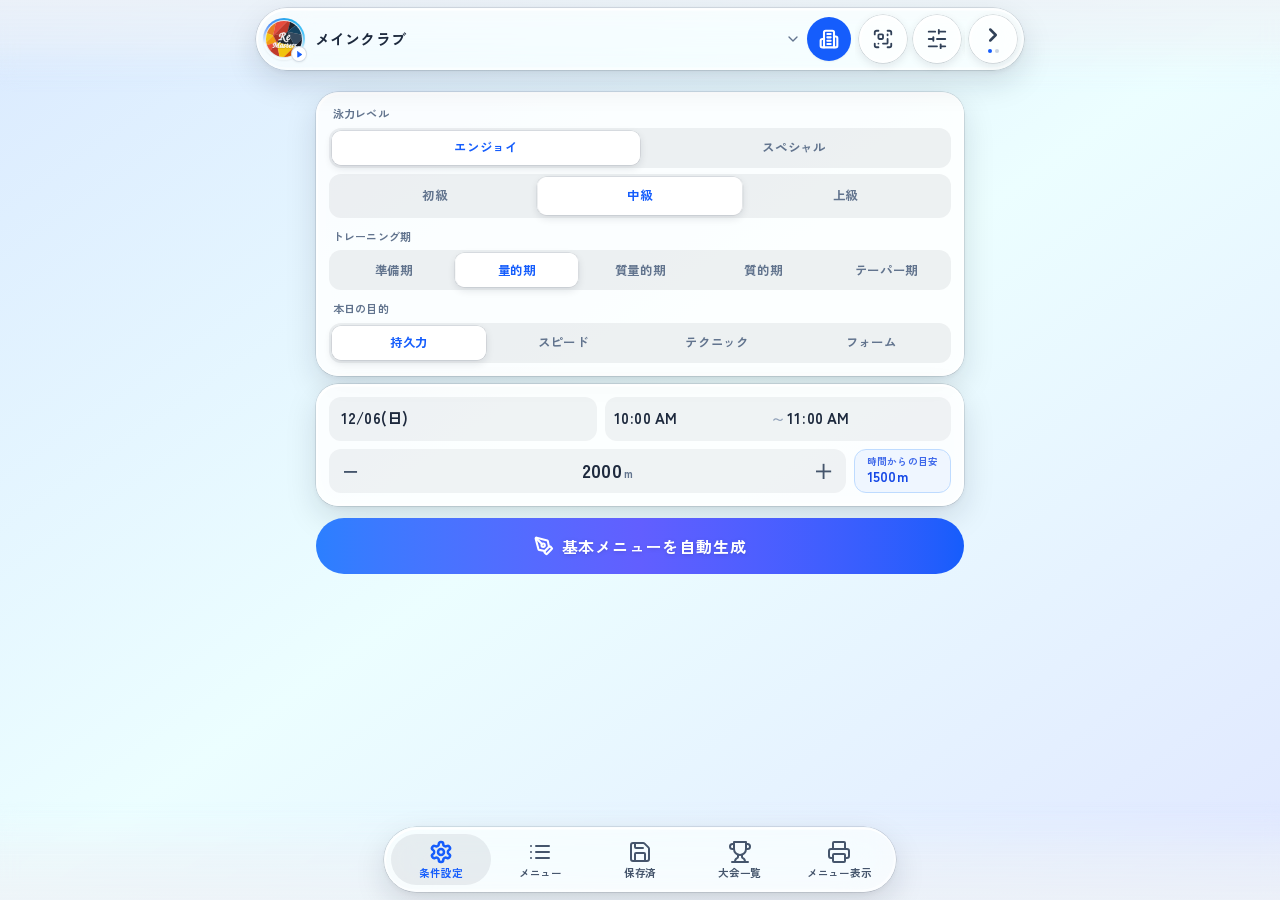
==== commit 63b92233: "preview: ガラスのレンズに下のボタンが映り込む効果（全部の選択ボタン）／アプリの文字をシャープな角ゴシックに Co-Authored-By: Claude Opus 5.5 <noreply@" ====
--- a/preview/index.html
+++ b/preview/index.html
@@ -20,12 +20,12 @@
 <link rel="apple-touch-icon" sizes="180x180" href="[data-uri]">
 <link rel="preconnect" href="https://fonts.googleapis.com">
 <link rel="preconnect" href="https://fonts.gstatic.com" crossorigin>
-<meta name="app-build" content="20261119004957">
+<meta name="app-build" content="20261119012123">
 <script>
 /* 新しい版が公開されていたら自動で読み込み直す（ホーム画面アプリは古い版をキャッシュし続けるため）。
    起動時と、他のアプリから戻ってきたときに確認する。ネットワークがなければ何もしない。 */
 (function () {
-  var BUILD = '20261119004957';
+  var BUILD = '20261119012123';
   var busy = false;
   function check() {
     if (busy || !window.fetch || location.protocol === 'file:') return;
@@ -46,33 +46,33 @@
   document.addEventListener('visibilitychange', function () { if (!document.hidden) check(); });
 })();
 </script>
-<style>/*! tailwindcss v4.3.3 | MIT License | https://tailwindcss.com */@layer properties;@layer theme,base,components,utilities;@layer theme{:root,:host{--font-sans: -apple-system, BlinkMacSystemFont, "Segoe UI", Roboto, "Helvetica Neue", "Noto Sans", Arial, sans-serif, "Apple Color Emoji", "Segoe UI Emoji", "Segoe UI Symbol", "Noto Color Emoji";--font-mono: ui-monospace, SFMono-Regular, Menlo, Monaco, Consolas, "Liberation Mono", "Courier New", monospace;--color-red-50: oklch(97.1% .013 17.38);--color-red-200: oklch(88.5% .062 18.334);--color-red-400: oklch(70.4% .191 22.216);--color-red-500: oklch(63.7% .237 25.331);--color-red-600: oklch(57.7% .245 27.325);--color-orange-50: oklch(98% .016 73.684);--color-orange-100: oklch(95.4% .038 75.164);--color-orange-200: oklch(90.1% .076 70.697);--color-orange-300: oklch(83.7% .128 66.29);--color-orange-400: oklch(75% .183 55.934);--color-orange-500: oklch(70.5% .213 47.604);--color-orange-600: oklch(64.6% .222 41.116);--color-orange-700: oklch(55.3% .195 38.402);--color-orange-950: oklch(26.6% .079 36.259);--color-amber-50: oklch(98.7% .022 95.277);--color-amber-100: oklch(96.2% .059 95.617);--color-amber-200: oklch(92.4% .12 95.746);--color-amber-300: oklch(87.9% .169 91.605);--color-amber-400: oklch(82.8% .189 84.429);--color-amber-500: oklch(76.9% .188 70.08);--color-amber-600: oklch(66.6% .179 58.318);--color-amber-700: oklch(55.5% .163 48.998);--color-amber-800: oklch(47.3% .137 46.201);--color-yellow-100: oklch(97.3% .071 103.193);--color-emerald-50: oklch(97.9% .021 166.113);--color-emerald-200: oklch(90.5% .093 164.15);--color-emerald-300: oklch(84.5% .143 164.978);--color-emerald-400: oklch(76.5% .177 163.223);--color-emerald-500: oklch(69.6% .17 162.48);--color-emerald-600: oklch(59.6% .145 163.225);--color-emerald-700: oklch(50.8% .118 165.612);--color-emerald-800: oklch(43.2% .095 166.913);--color-teal-50: oklch(98.4% .014 180.72);--color-teal-400: oklch(77.7% .152 181.912);--color-teal-600: oklch(60% .118 184.704);--color-cyan-50: oklch(98.4% .019 200.873);--color-cyan-100: oklch(95.6% .045 203.388);--color-cyan-400: oklch(78.9% .154 211.53);--color-blue-50: oklch(97% .014 254.604);--color-blue-100: oklch(93.2% .032 255.585);--color-blue-200: oklch(88.2% .059 254.128);--color-blue-300: oklch(80.9% .105 251.813);--color-blue-400: oklch(70.7% .165 254.624);--color-blue-500: oklch(62.3% .214 259.815);--color-blue-600: oklch(54.6% .245 262.881);--color-blue-700: oklch(48.8% .243 264.376);--color-indigo-100: oklch(93% .034 272.788);--color-indigo-400: oklch(67.3% .182 276.935);--color-indigo-500: oklch(58.5% .233 277.117);--color-indigo-600: oklch(51.1% .262 276.966);--color-purple-100: oklch(94.6% .033 307.174);--color-purple-400: oklch(71.4% .203 305.504);--color-purple-500: oklch(62.7% .265 303.9);--color-fuchsia-50: oklch(97.7% .017 320.058);--color-fuchsia-100: oklch(95.2% .037 318.852);--color-fuchsia-300: oklch(83.3% .145 321.434);--color-fuchsia-400: oklch(74% .238 322.16);--color-fuchsia-500: oklch(66.7% .295 322.15);--color-fuchsia-600: oklch(59.1% .293 322.896);--color-fuchsia-700: oklch(51.8% .253 323.949);--color-rose-50: oklch(96.9% .015 12.422);--color-rose-100: oklch(94.1% .03 12.58);--color-rose-200: oklch(89.2% .058 10.001);--color-rose-500: oklch(64.5% .246 16.439);--color-rose-600: oklch(58.6% .253 17.585);--color-rose-700: oklch(51.4% .222 16.935);--color-slate-50: oklch(98.4% .003 247.858);--color-slate-100: oklch(96.8% .007 247.896);--color-slate-200: oklch(92.9% .013 255.508);--color-slate-300: oklch(86.9% .022 252.894);--color-slate-400: oklch(70.4% .04 256.788);--color-slate-500: oklch(55.4% .046 257.417);--color-slate-600: oklch(44.6% .043 257.281);--color-slate-700: oklch(37.2% .044 257.287);--color-slate-800: oklch(27.9% .041 260.031);--color-slate-900: oklch(20.8% .042 265.755);--color-slate-950: oklch(12.9% .042 264.695);--color-gray-200: oklch(92.8% .006 264.531);--color-gray-400: oklch(70.7% .022 261.325);--color-neutral-50: oklch(98.5% 0 none);--color-neutral-300: oklch(87% 0 none);--color-neutral-400: oklch(70.8% 0 none);--color-neutral-500: oklch(55.6% 0 none);--color-neutral-600: oklch(43.9% 0 none);--color-neutral-700: oklch(37.1% 0 none);--color-neutral-800: oklch(26.9% 0 none);--color-neutral-900: oklch(20.5% 0 none);--color-black: #000;--color-white: #fff;--spacing: .25rem;--container-sm: 24rem;--container-md: 28rem;--container-lg: 32rem;--container-2xl: 42rem;--container-3xl: 48rem;--text-xs: .75rem;--text-xs--line-height: calc(1 / .75);--text-sm: .875rem;--text-sm--line-height: calc(1.25 / .875);--text-base: 1rem;--text-base--line-height: 1.5 ;--text-lg: 1.125rem;--text-lg--line-height: calc(1.75 / 1.125);--text-xl: 1.25rem;--text-xl--line-height: calc(1.75 / 1.25);--font-weight-bold: 700;--font-weight-extrabold: 800;--font-weight-black: 900;--tracking-tight: -.025em;--tracking-wide: .025em;--tracking-wider: .05em;--leading-tight: 1.25;--leading-snug: 1.375;--leading-relaxed: 1.625;--radius-md: .375rem;--radius-lg: .5rem;--radius-xl: .75rem;--radius-2xl: 1rem;--radius-3xl: 1.5rem;--drop-shadow-sm: 0 1px 1px rgb(0 0 0 / .05);--ease-out: cubic-bezier(0, 0, .2, 1);--ease-in-out: cubic-bezier(.4, 0, .2, 1);--animate-spin: spin 1s linear infinite;--animate-pulse: pulse 2s cubic-bezier(.4, 0, .6, 1) infinite;--animate-bounce: bounce 1s infinite;--blur-xl: 24px;--default-transition-duration: .15s;--default-transition-timing-function: cubic-bezier(.4, 0, .2, 1);--default-font-family: var(--font-sans);--default-mono-font-family: var(--font-mono)}}@layer base{*,:after,:before,::backdrop,::file-selector-button{box-sizing:border-box;margin:0;padding:0;border:0 solid}html,:host{line-height:1.5;-webkit-text-size-adjust:100%;tab-size:4;font-family:var(--default-font-family, -apple-system, BlinkMacSystemFont, "Segoe UI", Roboto, "Helvetica Neue", "Noto Sans", Arial, sans-serif, "Apple Color Emoji", "Segoe UI Emoji", "Segoe UI Symbol", "Noto Color Emoji");font-feature-settings:var(--default-font-feature-settings, normal);font-variation-settings:var(--default-font-variation-settings, normal);-webkit-tap-highlight-color:transparent}hr{height:0;color:inherit;border-top-width:1px}abbr:where([title]){-webkit-text-decoration:underline dotted;text-decoration:underline dotted}h1,h2,h3,h4,h5,h6{font-size:inherit;font-weight:inherit}a{color:inherit;-webkit-text-decoration:inherit;text-decoration:inherit}b,strong{font-weight:bolder}code,kbd,samp,pre{font-family:var(--default-mono-font-family, ui-monospace, SFMono-Regular, Menlo, Monaco, Consolas, "Liberation Mono", "Courier New", monospace);font-feature-settings:var(--default-mono-font-feature-settings, normal);font-variation-settings:var(--default-mono-font-variation-settings, normal);font-size:1em}small{font-size:80%}sub,sup{font-size:75%;line-height:0;position:relative;vertical-align:baseline}sub{bottom:-.25em}sup{top:-.5em}table{text-indent:0;border-color:inherit;border-collapse:collapse}:-moz-focusring:where(:not(iframe)){outline:auto}progress{vertical-align:baseline}summary{display:list-item}ol,ul,menu{list-style:none}img,svg,video,canvas,audio,iframe,embed,object{display:block;vertical-align:middle}img,video{max-width:100%;height:auto}button,input,select,optgroup,textarea,::file-selector-button{font:inherit;font-feature-settings:inherit;font-variation-settings:inherit;letter-spacing:inherit;color:inherit;border-radius:0;background-color:transparent;opacity:1}:where(select:is([multiple],[size])) optgroup{font-weight:bolder}:where(select:is([multiple],[size])) optgroup option{padding-inline-start:20px}::file-selector-button{margin-inline-end:4px}::placeholder{opacity:1}@supports (not (-webkit-appearance: -apple-pay-button)) or (contain-intrinsic-size: 1px){::placeholder{color:currentcolor}@supports (color: color-mix(in lab,red,red)){::placeholder{color:color-mix(in oklab,currentcolor 50%,transparent)}}}textarea{resize:vertical}::-webkit-search-decoration{-webkit-appearance:none}::-webkit-date-and-time-value{min-height:1lh;text-align:inherit}::-webkit-datetime-edit{display:inline-flex}::-webkit-datetime-edit-fields-wrapper{padding:0}::-webkit-datetime-edit,::-webkit-datetime-edit-year-field,::-webkit-datetime-edit-month-field,::-webkit-datetime-edit-day-field,::-webkit-datetime-edit-hour-field,::-webkit-datetime-edit-minute-field,::-webkit-datetime-edit-second-field,::-webkit-datetime-edit-millisecond-field,::-webkit-datetime-edit-meridiem-field{padding-block:0}::-webkit-calendar-picker-indicator{line-height:1}:-moz-ui-invalid{box-shadow:none}button,input:where([type=button],[type=reset],[type=submit]),::file-selector-button{-webkit-appearance:button;appearance:button}::-webkit-inner-spin-button,::-webkit-outer-spin-button{height:auto}[hidden]:where(:not([hidden=until-found])){display:none!important}}@layer utilities{.pointer-events-auto{pointer-events:auto}.pointer-events-none{pointer-events:none}.visible{visibility:visible}.absolute{position:absolute}.fixed{position:fixed}.relative{position:relative}.sticky{position:sticky}.inset-0{top:0;right:0;bottom:0;left:0}.inset-\[10\%\]{top:10%;right:10%;bottom:10%;left:10%}.inset-x-0{inset-inline:0px}.top-0{top:0}.top-0\.5{top:calc(var(--spacing) * .5)}.top-1\/2{top:50%}.-right-0\.5{right:calc(var(--spacing) * -.5)}.-right-2\.5{right:calc(var(--spacing) * -2.5)}.right-0{right:0}.right-3{right:calc(var(--spacing) * 3)}.-bottom-0\.5{bottom:calc(var(--spacing) * -.5)}.-bottom-2{bottom:calc(var(--spacing) * -2)}.bottom-0{bottom:0}.left-0{left:0}.left-0\.5{left:calc(var(--spacing) * .5)}.left-1\/2{left:50%}.left-3\.5{left:calc(var(--spacing) * 3.5)}.left-\[18px\]{left:18px}.isolate{isolation:isolate}.z-0{z-index:0}.z-10{z-index:10}.z-20{z-index:20}.z-30{z-index:30}.z-40{z-index:40}.z-50{z-index:50}.z-\[2\]{z-index:2}.z-\[24\]{z-index:24}.z-\[25\]{z-index:25}.z-\[100\]{z-index:100}.z-\[110\]{z-index:110}.z-\[115\]{z-index:115}.z-\[120\]{z-index:120}.z-\[125\]{z-index:125}.z-\[130\]{z-index:130}.z-\[140\]{z-index:140}.z-\[150\]{z-index:150}.z-\[200\]{z-index:200}.z-\[260\]{z-index:260}.z-\[270\]{z-index:270}.z-\[280\]{z-index:280}.z-\[300\]{z-index:300}.z-\[400\]{z-index:400}.m-0{margin:0}.m-1{margin:var(--spacing)}.mx-1\.5{margin-inline:calc(var(--spacing) * 1.5)}.mx-\[1\.5px\]{margin-inline:1.5px}.mx-\[1px\]{margin-inline:1px}.mx-\[2px\]{margin-inline:2px}.mx-auto{margin-inline:auto}.my-0\.5{margin-block:calc(var(--spacing) * .5)}.-mt-0\.5{margin-top:calc(var(--spacing) * -.5)}.mt-0\.5{margin-top:calc(var(--spacing) * .5)}.mt-1{margin-top:var(--spacing)}.mt-1\.5{margin-top:calc(var(--spacing) * 1.5)}.mt-2{margin-top:calc(var(--spacing) * 2)}.mt-2\.5{margin-top:calc(var(--spacing) * 2.5)}.mt-3{margin-top:calc(var(--spacing) * 3)}.mt-4{margin-top:calc(var(--spacing) * 4)}.mt-\[2px\]{margin-top:2px}.mr-2{margin-right:calc(var(--spacing) * 2)}.mr-\[2px\]{margin-right:2px}.mb-0\.5{margin-bottom:calc(var(--spacing) * .5)}.mb-1{margin-bottom:var(--spacing)}.mb-1\.5{margin-bottom:calc(var(--spacing) * 1.5)}.mb-2{margin-bottom:calc(var(--spacing) * 2)}.mb-2\.5{margin-bottom:calc(var(--spacing) * 2.5)}.mb-4{margin-bottom:calc(var(--spacing) * 4)}.mb-6{margin-bottom:calc(var(--spacing) * 6)}.-ml-0\.5{margin-left:calc(var(--spacing) * -.5)}.ml-0\.5{margin-left:calc(var(--spacing) * .5)}.ml-1{margin-left:var(--spacing)}.ml-1\.5{margin-left:calc(var(--spacing) * 1.5)}.ml-\[1px\]{margin-left:1px}.ml-\[2px\]{margin-left:2px}.ml-\[3px\]{margin-left:3px}.ml-\[52px\]{margin-left:52px}.ml-auto{margin-left:auto}.block{display:block}.flex{display:flex}.grid{display:grid}.hidden{display:none}.inline-block{display:inline-block}.inline-flex{display:inline-flex}.table{display:table}.aspect-\[9\/16\]{aspect-ratio:9/16}.aspect-square{aspect-ratio:1 / 1}.h-1{height:var(--spacing)}.h-1\.5{height:calc(var(--spacing) * 1.5)}.h-2\.5{height:calc(var(--spacing) * 2.5)}.h-3{height:calc(var(--spacing) * 3)}.h-3\.5{height:calc(var(--spacing) * 3.5)}.h-4{height:calc(var(--spacing) * 4)}.h-5{height:calc(var(--spacing) * 5)}.h-6{height:calc(var(--spacing) * 6)}.h-7{height:calc(var(--spacing) * 7)}.h-8{height:calc(var(--spacing) * 8)}.h-9{height:calc(var(--spacing) * 9)}.h-10{height:calc(var(--spacing) * 10)}.h-11{height:calc(var(--spacing) * 11)}.h-12{height:calc(var(--spacing) * 12)}.h-14{height:calc(var(--spacing) * 14)}.h-16{height:calc(var(--spacing) * 16)}.h-20{height:calc(var(--spacing) * 20)}.h-\[7px\]{height:7px}.h-\[14px\]{height:14px}.h-\[16px\]{height:16px}.h-\[22px\]{height:22px}.h-\[24px\]{height:24px}.h-\[30vh\]{height:30vh}.h-\[38px\]{height:38px}.h-\[40vh\]{height:40vh}.h-\[52px\]{height:52px}.h-\[58px\]{height:58px}.h-\[340px\]{height:340px}.h-auto{height:auto}.h-full{height:100%}.h-max{height:max-content}.max-h-\[85vh\]{max-height:85vh}.max-h-\[86dvh\]{max-height:86dvh}.max-h-\[88vh\]{max-height:88vh}.max-h-\[90vh\]{max-height:90vh}.max-h-\[calc\(100dvh-24px\)\]{max-height:calc(100dvh - 24px)}.max-h-full{max-height:100%}.min-h-0{min-height:0px}.min-h-9{min-height:calc(var(--spacing) * 9)}.min-h-\[16px\]{min-height:16px}.min-h-\[44px\]{min-height:44px}.w-1{width:var(--spacing)}.w-1\.5{width:calc(var(--spacing) * 1.5)}.w-2\.5{width:calc(var(--spacing) * 2.5)}.w-3{width:calc(var(--spacing) * 3)}.w-3\.5{width:calc(var(--spacing) * 3.5)}.w-4{width:calc(var(--spacing) * 4)}.w-5{width:calc(var(--spacing) * 5)}.w-6{width:calc(var(--spacing) * 6)}.w-7{width:calc(var(--spacing) * 7)}.w-8{width:calc(var(--spacing) * 8)}.w-9{width:calc(var(--spacing) * 9)}.w-10{width:calc(var(--spacing) * 10)}.w-11{width:calc(var(--spacing) * 11)}.w-12{width:calc(var(--spacing) * 12)}.w-16{width:calc(var(--spacing) * 16)}.w-20{width:calc(var(--spacing) * 20)}.w-\[4\.2em\]{width:4.2em}.w-\[7px\]{width:7px}.w-\[16px\]{width:16px}.w-\[22px\]{width:22px}.w-\[38px\]{width:38px}.w-\[66px\]{width:66px}.w-\[78px\]{width:78px}.w-\[86px\]{width:86px}.w-\[248px\]{width:248px}.w-auto{width:auto}.w-full{width:100%}.w-px{width:1px}.max-w-2xl{max-width:var(--container-2xl)}.max-w-3xl{max-width:var(--container-3xl)}.max-w-\[260px\]{max-width:260px}.max-w-\[340px\]{max-width:340px}.max-w-\[640px\]{max-width:640px}.max-w-\[calc\(100vw-16px\)\]{max-width:calc(100vw - 16px)}.max-w-full{max-width:100%}.max-w-lg{max-width:var(--container-lg)}.max-w-md{max-width:var(--container-md)}.max-w-sm{max-width:var(--container-sm)}.min-w-0{min-width:0px}.min-w-\[10px\]{min-width:10px}.min-w-\[64px\]{min-width:64px}.min-w-\[78px\]{min-width:78px}.flex-1{flex:1}.flex-\[0\.8\]{flex:.8}.flex-\[0\.85\]{flex:.85}.flex-\[1\.2\]{flex:1.2}.flex-\[1\.4\]{flex:1.4}.flex-\[1\.15\]{flex:1.15}.flex-\[1_1_auto\]{flex:1 1 auto}.shrink-0{flex-shrink:0}.origin-center{transform-origin:center}.origin-left{transform-origin:0}.-translate-x-1\/2{--tw-translate-x: -50% ;translate:var(--tw-translate-x) var(--tw-translate-y)}.translate-x-5{--tw-translate-x: calc(var(--spacing) * 5);translate:var(--tw-translate-x) var(--tw-translate-y)}.-translate-y-1\/2{--tw-translate-y: -50% ;translate:var(--tw-translate-x) var(--tw-translate-y)}.translate-y-0{--tw-translate-y: 0px;translate:var(--tw-translate-x) var(--tw-translate-y)}.translate-y-2{--tw-translate-y: calc(var(--spacing) * 2);translate:var(--tw-translate-x) var(--tw-translate-y)}.scale-90{--tw-scale-x: 90%;--tw-scale-y: 90%;--tw-scale-z: 90%;scale:var(--tw-scale-x) var(--tw-scale-y)}.rotate-180{rotate:180deg}.transform{transform:var(--tw-rotate-x,) var(--tw-rotate-y,) var(--tw-rotate-z,) var(--tw-skew-x,) var(--tw-skew-y,)}.animate-bounce{animation:var(--animate-bounce)}.animate-pulse{animation:var(--animate-pulse)}.animate-spin{animation:var(--animate-spin)}.cursor-pointer{cursor:pointer}.cursor-text{cursor:text}.resize{resize:both}.resize-none{resize:none}.scroll-mt-2{scroll-margin-top:calc(var(--spacing) * 2)}.grid-cols-1{grid-template-columns:repeat(1,minmax(0,1fr))}.grid-cols-2{grid-template-columns:repeat(2,minmax(0,1fr))}.grid-cols-\[1\.25fr_1fr\]{grid-template-columns:1.25fr 1fr}.grid-cols-\[1fr_auto_1fr\]{grid-template-columns:1fr auto 1fr}.flex-col{flex-direction:column}.flex-wrap{flex-wrap:wrap}.items-baseline{align-items:baseline}.items-center{align-items:center}.items-end{align-items:flex-end}.items-start{align-items:flex-start}.items-stretch{align-items:stretch}.justify-between{justify-content:space-between}.justify-center{justify-content:center}.justify-end{justify-content:flex-end}.justify-start{justify-content:flex-start}.gap-0\.5{gap:calc(var(--spacing) * .5)}.gap-1{gap:var(--spacing)}.gap-1\.5{gap:calc(var(--spacing) * 1.5)}.gap-2{gap:calc(var(--spacing) * 2)}.gap-2\.5{gap:calc(var(--spacing) * 2.5)}.gap-3{gap:calc(var(--spacing) * 3)}.gap-\[2px\]{gap:2px}.gap-\[3px\]{gap:3px}:where(.space-y-0\.5>:not(:last-child)){--tw-space-y-reverse: 0;margin-block-start:calc(calc(var(--spacing) * .5) * var(--tw-space-y-reverse));margin-block-end:calc(calc(var(--spacing) * .5) * calc(1 - var(--tw-space-y-reverse)))}:where(.space-y-1>:not(:last-child)){--tw-space-y-reverse: 0;margin-block-start:calc(var(--spacing) * var(--tw-space-y-reverse));margin-block-end:calc(var(--spacing) * calc(1 - var(--tw-space-y-reverse)))}:where(.space-y-1\.5>:not(:last-child)){--tw-space-y-reverse: 0;margin-block-start:calc(calc(var(--spacing) * 1.5) * var(--tw-space-y-reverse));margin-block-end:calc(calc(var(--spacing) * 1.5) * calc(1 - var(--tw-space-y-reverse)))}:where(.space-y-2>:not(:last-child)){--tw-space-y-reverse: 0;margin-block-start:calc(calc(var(--spacing) * 2) * var(--tw-space-y-reverse));margin-block-end:calc(calc(var(--spacing) * 2) * calc(1 - var(--tw-space-y-reverse)))}:where(.space-y-2\.5>:not(:last-child)){--tw-space-y-reverse: 0;margin-block-start:calc(calc(var(--spacing) * 2.5) * var(--tw-space-y-reverse));margin-block-end:calc(calc(var(--spacing) * 2.5) * calc(1 - var(--tw-space-y-reverse)))}:where(.space-y-3>:not(:last-child)){--tw-space-y-reverse: 0;margin-block-start:calc(calc(var(--spacing) * 3) * var(--tw-space-y-reverse));margin-block-end:calc(calc(var(--spacing) * 3) * calc(1 - var(--tw-space-y-reverse)))}:where(.space-y-4>:not(:last-child)){--tw-space-y-reverse: 0;margin-block-start:calc(calc(var(--spacing) * 4) * var(--tw-space-y-reverse));margin-block-end:calc(calc(var(--spacing) * 4) * calc(1 - var(--tw-space-y-reverse)))}:where(.space-y-5>:not(:last-child)){--tw-space-y-reverse: 0;margin-block-start:calc(calc(var(--spacing) * 5) * var(--tw-space-y-reverse));margin-block-end:calc(calc(var(--spacing) * 5) * calc(1 - var(--tw-space-y-reverse)))}.gap-x-4{column-gap:calc(var(--spacing) * 4)}.gap-y-2{row-gap:calc(var(--spacing) * 2)}:where(.divide-y>:not(:last-child)){--tw-divide-y-reverse: 0;border-bottom-style:var(--tw-border-style);border-top-style:var(--tw-border-style);border-top-width:calc(1px * var(--tw-divide-y-reverse));border-bottom-width:calc(1px * calc(1 - var(--tw-divide-y-reverse)))}:where(.divide-slate-200\/70>:not(:last-child)){border-color:color-mix(in srgb,oklch(92.9% .013 255.508) 70%,transparent)}@supports (color: color-mix(in lab,red,red)){:where(.divide-slate-200\/70>:not(:last-child)){border-color:color-mix(in oklab,var(--color-slate-200) 70%,transparent)}}.truncate{overflow:hidden;text-overflow:ellipsis;white-space:nowrap}.overflow-hidden{overflow:hidden}.overflow-y-auto{overflow-y:auto}.overscroll-contain{overscroll-behavior:contain}.scroll-smooth{scroll-behavior:smooth}.rounded{border-radius:.25rem}.rounded-2xl{border-radius:var(--radius-2xl)}.rounded-3xl{border-radius:var(--radius-3xl)}.rounded-\[1\.5rem\]{border-radius:1.5rem}.rounded-\[2rem\]{border-radius:2rem}.rounded-\[4px\]{border-radius:4px}.rounded-\[9px\]{border-radius:9px}.rounded-\[16px\]{border-radius:16px}.rounded-\[20px\]{border-radius:20px}.rounded-\[22px\]{border-radius:22px}.rounded-\[26px\]{border-radius:26px}.rounded-\[28px\]{border-radius:28px}.rounded-full{border-radius:calc(infinity * 1px)}.rounded-lg{border-radius:var(--radius-lg)}.rounded-md{border-radius:var(--radius-md)}.rounded-xl{border-radius:var(--radius-xl)}.rounded-t-3xl{border-top-left-radius:var(--radius-3xl);border-top-right-radius:var(--radius-3xl)}.border{border-style:var(--tw-border-style);border-width:1px}.border-2{border-style:var(--tw-border-style);border-width:2px}.border-t{border-top-style:var(--tw-border-style);border-top-width:1px}.border-r{border-right-style:var(--tw-border-style);border-right-width:1px}.border-b{border-bottom-style:var(--tw-border-style);border-bottom-width:1px}.border-l{border-left-style:var(--tw-border-style);border-left-width:1px}.border-l-\[5px\]{border-left-style:var(--tw-border-style);border-left-width:5px}.border-dashed{--tw-border-style: dashed;border-style:dashed}.border-amber-200{border-color:var(--color-amber-200)}.border-amber-300{border-color:var(--color-amber-300)}.border-amber-400{border-color:var(--color-amber-400)}.border-blue-100{border-color:var(--color-blue-100)}.border-blue-200{border-color:var(--color-blue-200)}.border-blue-300{border-color:var(--color-blue-300)}.border-blue-400{border-color:var(--color-blue-400)}.border-blue-500{border-color:var(--color-blue-500)}.border-blue-600{border-color:var(--color-blue-600)}.border-emerald-200{border-color:var(--color-emerald-200)}.border-emerald-200\/50{border-color:color-mix(in srgb,oklch(90.5% .093 164.15) 50%,transparent)}@supports (color: color-mix(in lab,red,red)){.border-emerald-200\/50{border-color:color-mix(in oklab,var(--color-emerald-200) 50%,transparent)}}.border-emerald-300{border-color:var(--color-emerald-300)}.border-emerald-600{border-color:var(--color-emerald-600)}.border-fuchsia-100{border-color:var(--color-fuchsia-100)}.border-neutral-500{border-color:var(--color-neutral-500)}.border-orange-100{border-color:var(--color-orange-100)}.border-orange-200{border-color:var(--color-orange-200)}.border-orange-200\/50{border-color:color-mix(in srgb,oklch(90.1% .076 70.697) 50%,transparent)}@supports (color: color-mix(in lab,red,red)){.border-orange-200\/50{border-color:color-mix(in oklab,var(--color-orange-200) 50%,transparent)}}.border-orange-200\/70{border-color:color-mix(in srgb,oklch(90.1% .076 70.697) 70%,transparent)}@supports (color: color-mix(in lab,red,red)){.border-orange-200\/70{border-color:color-mix(in oklab,var(--color-orange-200) 70%,transparent)}}.border-orange-300\/60{border-color:color-mix(in srgb,oklch(83.7% .128 66.29) 60%,transparent)}@supports (color: color-mix(in lab,red,red)){.border-orange-300\/60{border-color:color-mix(in oklab,var(--color-orange-300) 60%,transparent)}}.border-orange-500{border-color:var(--color-orange-500)}.border-red-200{border-color:var(--color-red-200)}.border-red-400{border-color:var(--color-red-400)}.border-rose-200{border-color:var(--color-rose-200)}.border-rose-600{border-color:var(--color-rose-600)}.border-slate-100{border-color:var(--color-slate-100)}.border-slate-200{border-color:var(--color-slate-200)}.border-slate-200\/70{border-color:color-mix(in srgb,oklch(92.9% .013 255.508) 70%,transparent)}@supports (color: color-mix(in lab,red,red)){.border-slate-200\/70{border-color:color-mix(in oklab,var(--color-slate-200) 70%,transparent)}}.border-slate-200\/80{border-color:color-mix(in srgb,oklch(92.9% .013 255.508) 80%,transparent)}@supports (color: color-mix(in lab,red,red)){.border-slate-200\/80{border-color:color-mix(in oklab,var(--color-slate-200) 80%,transparent)}}.border-slate-300{border-color:var(--color-slate-300)}.border-slate-300\/50{border-color:color-mix(in srgb,oklch(86.9% .022 252.894) 50%,transparent)}@supports (color: color-mix(in lab,red,red)){.border-slate-300\/50{border-color:color-mix(in oklab,var(--color-slate-300) 50%,transparent)}}.border-slate-300\/60{border-color:color-mix(in srgb,oklch(86.9% .022 252.894) 60%,transparent)}@supports (color: color-mix(in lab,red,red)){.border-slate-300\/60{border-color:color-mix(in oklab,var(--color-slate-300) 60%,transparent)}}.border-slate-300\/70{border-color:color-mix(in srgb,oklch(86.9% .022 252.894) 70%,transparent)}@supports (color: color-mix(in lab,red,red)){.border-slate-300\/70{border-color:color-mix(in oklab,var(--color-slate-300) 70%,transparent)}}.border-slate-300\/80{border-color:color-mix(in srgb,oklch(86.9% .022 252.894) 80%,transparent)}@supports (color: color-mix(in lab,red,red)){.border-slate-300\/80{border-color:color-mix(in oklab,var(--color-slate-300) 80%,transparent)}}.border-slate-400{border-color:var(--color-slate-400)}.border-slate-400\/80{border-color:color-mix(in srgb,oklch(70.4% .04 256.788) 80%,transparent)}@supports (color: color-mix(in lab,red,red)){.border-slate-400\/80{border-color:color-mix(in oklab,var(--color-slate-400) 80%,transparent)}}.border-slate-600{border-color:var(--color-slate-600)}.border-slate-800{border-color:var(--color-slate-800)}.border-transparent{border-color:transparent}.border-white{border-color:var(--color-white)}.border-white\/40{border-color:color-mix(in srgb,#fff 40%,transparent)}@supports (color: color-mix(in lab,red,red)){.border-white\/40{border-color:color-mix(in oklab,var(--color-white) 40%,transparent)}}.border-white\/70{border-color:color-mix(in srgb,#fff 70%,transparent)}@supports (color: color-mix(in lab,red,red)){.border-white\/70{border-color:color-mix(in oklab,var(--color-white) 70%,transparent)}}.border-t-transparent{border-top-color:transparent}.border-l-blue-500{border-left-color:var(--color-blue-500)}.border-l-rose-500{border-left-color:var(--color-rose-500)}.bg-amber-50{background-color:var(--color-amber-50)}.bg-amber-50\/60{background-color:color-mix(in srgb,oklch(98.7% .022 95.277) 60%,transparent)}@supports (color: color-mix(in lab,red,red)){.bg-amber-50\/60{background-color:color-mix(in oklab,var(--color-amber-50) 60%,transparent)}}.bg-amber-50\/70{background-color:color-mix(in srgb,oklch(98.7% .022 95.277) 70%,transparent)}@supports (color: color-mix(in lab,red,red)){.bg-amber-50\/70{background-color:color-mix(in oklab,var(--color-amber-50) 70%,transparent)}}.bg-amber-50\/80{background-color:color-mix(in srgb,oklch(98.7% .022 95.277) 80%,transparent)}@supports (color: color-mix(in lab,red,red)){.bg-amber-50\/80{background-color:color-mix(in oklab,var(--color-amber-50) 80%,transparent)}}.bg-amber-50\/90{background-color:color-mix(in srgb,oklch(98.7% .022 95.277) 90%,transparent)}@supports (color: color-mix(in lab,red,red)){.bg-amber-50\/90{background-color:color-mix(in oklab,var(--color-amber-50) 90%,transparent)}}.bg-amber-100{background-color:var(--color-amber-100)}.bg-amber-400{background-color:var(--color-amber-400)}.bg-amber-500{background-color:var(--color-amber-500)}.bg-amber-500\/95{background-color:color-mix(in srgb,oklch(76.9% .188 70.08) 95%,transparent)}@supports (color: color-mix(in lab,red,red)){.bg-amber-500\/95{background-color:color-mix(in oklab,var(--color-amber-500) 95%,transparent)}}.bg-black{background-color:var(--color-black)}.bg-black\/90{background-color:color-mix(in srgb,#000 90%,transparent)}@supports (color: color-mix(in lab,red,red)){.bg-black\/90{background-color:color-mix(in oklab,var(--color-black) 90%,transparent)}}.bg-blue-50{background-color:var(--color-blue-50)}.bg-blue-50\/80{background-color:color-mix(in srgb,oklch(97% .014 254.604) 80%,transparent)}@supports (color: color-mix(in lab,red,red)){.bg-blue-50\/80{background-color:color-mix(in oklab,var(--color-blue-50) 80%,transparent)}}.bg-blue-500{background-color:var(--color-blue-500)}.bg-blue-500\/10{background-color:color-mix(in srgb,oklch(62.3% .214 259.815) 10%,transparent)}@supports (color: color-mix(in lab,red,red)){.bg-blue-500\/10{background-color:color-mix(in oklab,var(--color-blue-500) 10%,transparent)}}.bg-blue-600{background-color:var(--color-blue-600)}.bg-blue-600\/10{background-color:color-mix(in srgb,oklch(54.6% .245 262.881) 10%,transparent)}@supports (color: color-mix(in lab,red,red)){.bg-blue-600\/10{background-color:color-mix(in oklab,var(--color-blue-600) 10%,transparent)}}.bg-emerald-50{background-color:var(--color-emerald-50)}.bg-emerald-50\/70{background-color:color-mix(in srgb,oklch(97.9% .021 166.113) 70%,transparent)}@supports (color: color-mix(in lab,red,red)){.bg-emerald-50\/70{background-color:color-mix(in oklab,var(--color-emerald-50) 70%,transparent)}}.bg-emerald-500{background-color:var(--color-emerald-500)}.bg-emerald-600{background-color:var(--color-emerald-600)}.bg-emerald-600\/10{background-color:color-mix(in srgb,oklch(59.6% .145 163.225) 10%,transparent)}@supports (color: color-mix(in lab,red,red)){.bg-emerald-600\/10{background-color:color-mix(in oklab,var(--color-emerald-600) 10%,transparent)}}.bg-fuchsia-50\/70{background-color:color-mix(in srgb,oklch(97.7% .017 320.058) 70%,transparent)}@supports (color: color-mix(in lab,red,red)){.bg-fuchsia-50\/70{background-color:color-mix(in oklab,var(--color-fuchsia-50) 70%,transparent)}}.bg-fuchsia-500{background-color:var(--color-fuchsia-500)}.bg-fuchsia-600{background-color:var(--color-fuchsia-600)}.bg-fuchsia-600\/10{background-color:color-mix(in srgb,oklch(59.1% .293 322.896) 10%,transparent)}@supports (color: color-mix(in lab,red,red)){.bg-fuchsia-600\/10{background-color:color-mix(in oklab,var(--color-fuchsia-600) 10%,transparent)}}.bg-neutral-50{background-color:var(--color-neutral-50)}.bg-orange-50\/40{background-color:color-mix(in srgb,oklch(98% .016 73.684) 40%,transparent)}@supports (color: color-mix(in lab,red,red)){.bg-orange-50\/40{background-color:color-mix(in oklab,var(--color-orange-50) 40%,transparent)}}.bg-orange-50\/70{background-color:color-mix(in srgb,oklch(98% .016 73.684) 70%,transparent)}@supports (color: color-mix(in lab,red,red)){.bg-orange-50\/70{background-color:color-mix(in oklab,var(--color-orange-50) 70%,transparent)}}.bg-orange-50\/80{background-color:color-mix(in srgb,oklch(98% .016 73.684) 80%,transparent)}@supports (color: color-mix(in lab,red,red)){.bg-orange-50\/80{background-color:color-mix(in oklab,var(--color-orange-50) 80%,transparent)}}.bg-orange-100{background-color:var(--color-orange-100)}.bg-orange-200{background-color:var(--color-orange-200)}.bg-orange-500{background-color:var(--color-orange-500)}.bg-orange-500\/10{background-color:color-mix(in srgb,oklch(70.5% .213 47.604) 10%,transparent)}@supports (color: color-mix(in lab,red,red)){.bg-orange-500\/10{background-color:color-mix(in oklab,var(--color-orange-500) 10%,transparent)}}.bg-rose-50{background-color:var(--color-rose-50)}.bg-rose-100{background-color:var(--color-rose-100)}.bg-rose-500{background-color:var(--color-rose-500)}.bg-rose-600{background-color:var(--color-rose-600)}.bg-rose-600\/10{background-color:color-mix(in srgb,oklch(58.6% .253 17.585) 10%,transparent)}@supports (color: color-mix(in lab,red,red)){.bg-rose-600\/10{background-color:color-mix(in oklab,var(--color-rose-600) 10%,transparent)}}.bg-slate-50{background-color:var(--color-slate-50)}.bg-slate-50\/50{background-color:color-mix(in srgb,oklch(98.4% .003 247.858) 50%,transparent)}@supports (color: color-mix(in lab,red,red)){.bg-slate-50\/50{background-color:color-mix(in oklab,var(--color-slate-50) 50%,transparent)}}.bg-slate-50\/80{background-color:color-mix(in srgb,oklch(98.4% .003 247.858) 80%,transparent)}@supports (color: color-mix(in lab,red,red)){.bg-slate-50\/80{background-color:color-mix(in oklab,var(--color-slate-50) 80%,transparent)}}.bg-slate-100{background-color:var(--color-slate-100)}.bg-slate-100\/80{background-color:color-mix(in srgb,oklch(96.8% .007 247.896) 80%,transparent)}@supports (color: color-mix(in lab,red,red)){.bg-slate-100\/80{background-color:color-mix(in oklab,var(--color-slate-100) 80%,transparent)}}.bg-slate-200{background-color:var(--color-slate-200)}.bg-slate-300{background-color:var(--color-slate-300)}.bg-slate-300\/70{background-color:color-mix(in srgb,oklch(86.9% .022 252.894) 70%,transparent)}@supports (color: color-mix(in lab,red,red)){.bg-slate-300\/70{background-color:color-mix(in oklab,var(--color-slate-300) 70%,transparent)}}.bg-slate-800{background-color:var(--color-slate-800)}.bg-slate-800\/85{background-color:color-mix(in srgb,oklch(27.9% .041 260.031) 85%,transparent)}@supports (color: color-mix(in lab,red,red)){.bg-slate-800\/85{background-color:color-mix(in oklab,var(--color-slate-800) 85%,transparent)}}.bg-slate-800\/90{background-color:color-mix(in srgb,oklch(27.9% .041 260.031) 90%,transparent)}@supports (color: color-mix(in lab,red,red)){.bg-slate-800\/90{background-color:color-mix(in oklab,var(--color-slate-800) 90%,transparent)}}.bg-slate-900{background-color:var(--color-slate-900)}.bg-slate-900\/35{background-color:color-mix(in srgb,oklch(20.8% .042 265.755) 35%,transparent)}@supports (color: color-mix(in lab,red,red)){.bg-slate-900\/35{background-color:color-mix(in oklab,var(--color-slate-900) 35%,transparent)}}.bg-slate-900\/40{background-color:color-mix(in srgb,oklch(20.8% .042 265.755) 40%,transparent)}@supports (color: color-mix(in lab,red,red)){.bg-slate-900\/40{background-color:color-mix(in oklab,var(--color-slate-900) 40%,transparent)}}.bg-slate-900\/45{background-color:color-mix(in srgb,oklch(20.8% .042 265.755) 45%,transparent)}@supports (color: color-mix(in lab,red,red)){.bg-slate-900\/45{background-color:color-mix(in oklab,var(--color-slate-900) 45%,transparent)}}.bg-slate-900\/55{background-color:color-mix(in srgb,oklch(20.8% .042 265.755) 55%,transparent)}@supports (color: color-mix(in lab,red,red)){.bg-slate-900\/55{background-color:color-mix(in oklab,var(--color-slate-900) 55%,transparent)}}.bg-slate-900\/60{background-color:color-mix(in srgb,oklch(20.8% .042 265.755) 60%,transparent)}@supports (color: color-mix(in lab,red,red)){.bg-slate-900\/60{background-color:color-mix(in oklab,var(--color-slate-900) 60%,transparent)}}.bg-slate-900\/70{background-color:color-mix(in srgb,oklch(20.8% .042 265.755) 70%,transparent)}@supports (color: color-mix(in lab,red,red)){.bg-slate-900\/70{background-color:color-mix(in oklab,var(--color-slate-900) 70%,transparent)}}.bg-slate-900\/\[0\.04\]{background-color:color-mix(in srgb,oklch(20.8% .042 265.755) 4%,transparent)}@supports (color: color-mix(in lab,red,red)){.bg-slate-900\/\[0\.04\]{background-color:color-mix(in oklab,var(--color-slate-900) 4%,transparent)}}.bg-slate-900\/\[0\.05\]{background-color:color-mix(in srgb,oklch(20.8% .042 265.755) 5%,transparent)}@supports (color: color-mix(in lab,red,red)){.bg-slate-900\/\[0\.05\]{background-color:color-mix(in oklab,var(--color-slate-900) 5%,transparent)}}.bg-slate-900\/\[0\.06\]{background-color:color-mix(in srgb,oklch(20.8% .042 265.755) 6%,transparent)}@supports (color: color-mix(in lab,red,red)){.bg-slate-900\/\[0\.06\]{background-color:color-mix(in oklab,var(--color-slate-900) 6%,transparent)}}.bg-slate-950\/85{background-color:color-mix(in srgb,oklch(12.9% .042 264.695) 85%,transparent)}@supports (color: color-mix(in lab,red,red)){.bg-slate-950\/85{background-color:color-mix(in oklab,var(--color-slate-950) 85%,transparent)}}.bg-transparent{background-color:transparent}.bg-white{background-color:var(--color-white)}.bg-white\/20{background-color:color-mix(in srgb,#fff 20%,transparent)}@supports (color: color-mix(in lab,red,red)){.bg-white\/20{background-color:color-mix(in oklab,var(--color-white) 20%,transparent)}}.bg-white\/40{background-color:color-mix(in srgb,#fff 40%,transparent)}@supports (color: color-mix(in lab,red,red)){.bg-white\/40{background-color:color-mix(in oklab,var(--color-white) 40%,transparent)}}.bg-white\/50{background-color:color-mix(in srgb,#fff 50%,transparent)}@supports (color: color-mix(in lab,red,red)){.bg-white\/50{background-color:color-mix(in oklab,var(--color-white) 50%,transparent)}}.bg-white\/60{background-color:color-mix(in srgb,#fff 60%,transparent)}@supports (color: color-mix(in lab,red,red)){.bg-white\/60{background-color:color-mix(in oklab,var(--color-white) 60%,transparent)}}.bg-white\/70{background-color:color-mix(in srgb,#fff 70%,transparent)}@supports (color: color-mix(in lab,red,red)){.bg-white\/70{background-color:color-mix(in oklab,var(--color-white) 70%,transparent)}}.bg-white\/80{background-color:color-mix(in srgb,#fff 80%,transparent)}@supports (color: color-mix(in lab,red,red)){.bg-white\/80{background-color:color-mix(in oklab,var(--color-white) 80%,transparent)}}.bg-white\/90{background-color:color-mix(in srgb,#fff 90%,transparent)}@supports (color: color-mix(in lab,red,red)){.bg-white\/90{background-color:color-mix(in oklab,var(--color-white) 90%,transparent)}}.bg-white\/95{background-color:color-mix(in srgb,#fff 95%,transparent)}@supports (color: color-mix(in lab,red,red)){.bg-white\/95{background-color:color-mix(in oklab,var(--color-white) 95%,transparent)}}.bg-gradient-to-b{--tw-gradient-position: to bottom in oklab;background-image:linear-gradient(var(--tw-gradient-stops))}.bg-gradient-to-br{--tw-gradient-position: to bottom right in oklab;background-image:linear-gradient(var(--tw-gradient-stops))}.bg-gradient-to-r{--tw-gradient-position: to right in oklab;background-image:linear-gradient(var(--tw-gradient-stops))}.bg-gradient-to-t{--tw-gradient-position: to top in oklab;background-image:linear-gradient(var(--tw-gradient-stops))}.from-amber-50{--tw-gradient-from: var(--color-amber-50);--tw-gradient-stops: var(--tw-gradient-via-stops, var(--tw-gradient-position), var(--tw-gradient-from) var(--tw-gradient-from-position), var(--tw-gradient-to) var(--tw-gradient-to-position))}.from-amber-400{--tw-gradient-from: var(--color-amber-400);--tw-gradient-stops: var(--tw-gradient-via-stops, var(--tw-gradient-position), var(--tw-gradient-from) var(--tw-gradient-from-position), var(--tw-gradient-to) var(--tw-gradient-to-position))}.from-blue-100{--tw-gradient-from: var(--color-blue-100);--tw-gradient-stops: var(--tw-gradient-via-stops, var(--tw-gradient-position), var(--tw-gradient-from) var(--tw-gradient-from-position), var(--tw-gradient-to) var(--tw-gradient-to-position))}.from-blue-400{--tw-gradient-from: var(--color-blue-400);--tw-gradient-stops: var(--tw-gradient-via-stops, var(--tw-gradient-position), var(--tw-gradient-from) var(--tw-gradient-from-position), var(--tw-gradient-to) var(--tw-gradient-to-position))}.from-blue-400\/20{--tw-gradient-from: color-mix(in srgb, oklch(70.7% .165 254.624) 20%, transparent);--tw-gradient-stops: var(--tw-gradient-via-stops, var(--tw-gradient-position), var(--tw-gradient-from) var(--tw-gradient-from-position), var(--tw-gradient-to) var(--tw-gradient-to-position))}@supports (color: color-mix(in lab,red,red)){.from-blue-400\/20{--tw-gradient-from: color-mix(in oklab, var(--color-blue-400) 20%, transparent)}}.from-blue-500{--tw-gradient-from: var(--color-blue-500);--tw-gradient-stops: var(--tw-gradient-via-stops, var(--tw-gradient-position), var(--tw-gradient-from) var(--tw-gradient-from-position), var(--tw-gradient-to) var(--tw-gradient-to-position))}.from-blue-600{--tw-gradient-from: var(--color-blue-600);--tw-gradient-stops: var(--tw-gradient-via-stops, var(--tw-gradient-position), var(--tw-gradient-from) var(--tw-gradient-from-position), var(--tw-gradient-to) var(--tw-gradient-to-position))}.from-emerald-50{--tw-gradient-from: var(--color-emerald-50);--tw-gradient-stops: var(--tw-gradient-via-stops, var(--tw-gradient-position), var(--tw-gradient-from) var(--tw-gradient-from-position), var(--tw-gradient-to) var(--tw-gradient-to-position))}.from-emerald-400{--tw-gradient-from: var(--color-emerald-400);--tw-gradient-stops: var(--tw-gradient-via-stops, var(--tw-gradient-position), var(--tw-gradient-from) var(--tw-gradient-from-position), var(--tw-gradient-to) var(--tw-gradient-to-position))}.from-emerald-400\/20{--tw-gradient-from: color-mix(in srgb, oklch(76.5% .177 163.223) 20%, transparent);--tw-gradient-stops: var(--tw-gradient-via-stops, var(--tw-gradient-position), var(--tw-gradient-from) var(--tw-gradient-from-position), var(--tw-gradient-to) var(--tw-gradient-to-position))}@supports (color: color-mix(in lab,red,red)){.from-emerald-400\/20{--tw-gradient-from: color-mix(in oklab, var(--color-emerald-400) 20%, transparent)}}.from-emerald-500{--tw-gradient-from: var(--color-emerald-500);--tw-gradient-stops: var(--tw-gradient-via-stops, var(--tw-gradient-position), var(--tw-gradient-from) var(--tw-gradient-from-position), var(--tw-gradient-to) var(--tw-gradient-to-position))}.from-fuchsia-400\/10{--tw-gradient-from: color-mix(in srgb, oklch(74% .238 322.16) 10%, transparent);--tw-gradient-stops: var(--tw-gradient-via-stops, var(--tw-gradient-position), var(--tw-gradient-from) var(--tw-gradient-from-position), var(--tw-gradient-to) var(--tw-gradient-to-position))}@supports (color: color-mix(in lab,red,red)){.from-fuchsia-400\/10{--tw-gradient-from: color-mix(in oklab, var(--color-fuchsia-400) 10%, transparent)}}.from-purple-400\/10{--tw-gradient-from: color-mix(in srgb, oklch(71.4% .203 305.504) 10%, transparent);--tw-gradient-stops: var(--tw-gradient-via-stops, var(--tw-gradient-position), var(--tw-gradient-from) var(--tw-gradient-from-position), var(--tw-gradient-to) var(--tw-gradient-to-position))}@supports (color: color-mix(in lab,red,red)){.from-purple-400\/10{--tw-gradient-from: color-mix(in oklab, var(--color-purple-400) 10%, transparent)}}.from-rose-100{--tw-gradient-from: var(--color-rose-100);--tw-gradient-stops: var(--tw-gradient-via-stops, var(--tw-gradient-position), var(--tw-gradient-from) var(--tw-gradient-from-position), var(--tw-gradient-to) var(--tw-gradient-to-position))}.from-rose-500{--tw-gradient-from: var(--color-rose-500);--tw-gradient-stops: var(--tw-gradient-via-stops, var(--tw-gradient-position), var(--tw-gradient-from) var(--tw-gradient-from-position), var(--tw-gradient-to) var(--tw-gradient-to-position))}.via-blue-400\/5{--tw-gradient-via: color-mix(in srgb, oklch(70.7% .165 254.624) 5%, transparent);--tw-gradient-via-stops: var(--tw-gradient-position), var(--tw-gradient-from) var(--tw-gradient-from-position), var(--tw-gradient-via) var(--tw-gradient-via-position), var(--tw-gradient-to) var(--tw-gradient-to-position);--tw-gradient-stops: var(--tw-gradient-via-stops)}@supports (color: color-mix(in lab,red,red)){.via-blue-400\/5{--tw-gradient-via: color-mix(in oklab, var(--color-blue-400) 5%, transparent)}}.via-blue-500{--tw-gradient-via: var(--color-blue-500);--tw-gradient-via-stops: var(--tw-gradient-position), var(--tw-gradient-from) var(--tw-gradient-from-position), var(--tw-gradient-via) var(--tw-gradient-via-position), var(--tw-gradient-to) var(--tw-gradient-to-position);--tw-gradient-stops: var(--tw-gradient-via-stops)}.via-cyan-50{--tw-gradient-via: var(--color-cyan-50);--tw-gradient-via-stops: var(--tw-gradient-position), var(--tw-gradient-from) var(--tw-gradient-from-position), var(--tw-gradient-via) var(--tw-gradient-via-position), var(--tw-gradient-to) var(--tw-gradient-to-position);--tw-gradient-stops: var(--tw-gradient-via-stops)}.via-fuchsia-50{--tw-gradient-via: var(--color-fuchsia-50);--tw-gradient-via-stops: var(--tw-gradient-position), var(--tw-gradient-from) var(--tw-gradient-from-position), var(--tw-gradient-via) var(--tw-gradient-via-position), var(--tw-gradient-to) var(--tw-gradient-to-position);--tw-gradient-stops: var(--tw-gradient-via-stops)}.via-fuchsia-400{--tw-gradient-via: var(--color-fuchsia-400);--tw-gradient-via-stops: var(--tw-gradient-position), var(--tw-gradient-from) var(--tw-gradient-from-position), var(--tw-gradient-via) var(--tw-gradient-via-position), var(--tw-gradient-to) var(--tw-gradient-to-position);--tw-gradient-stops: var(--tw-gradient-via-stops)}.via-fuchsia-400\/20{--tw-gradient-via: color-mix(in srgb, oklch(74% .238 322.16) 20%, transparent);--tw-gradient-via-stops: var(--tw-gradient-position), var(--tw-gradient-from) var(--tw-gradient-from-position), var(--tw-gradient-via) var(--tw-gradient-via-position), var(--tw-gradient-to) var(--tw-gradient-to-position);--tw-gradient-stops: var(--tw-gradient-via-stops)}@supports (color: color-mix(in lab,red,red)){.via-fuchsia-400\/20{--tw-gradient-via: color-mix(in oklab, var(--color-fuchsia-400) 20%, transparent)}}.via-fuchsia-500{--tw-gradient-via: var(--color-fuchsia-500);--tw-gradient-via-stops: var(--tw-gradient-position), var(--tw-gradient-from) var(--tw-gradient-from-position), var(--tw-gradient-via) var(--tw-gradient-via-position), var(--tw-gradient-to) var(--tw-gradient-to-position);--tw-gradient-stops: var(--tw-gradient-via-stops)}.via-indigo-400\/20{--tw-gradient-via: color-mix(in srgb, oklch(67.3% .182 276.935) 20%, transparent);--tw-gradient-via-stops: var(--tw-gradient-position), var(--tw-gradient-from) var(--tw-gradient-from-position), var(--tw-gradient-via) var(--tw-gradient-via-position), var(--tw-gradient-to) var(--tw-gradient-to-position);--tw-gradient-stops: var(--tw-gradient-via-stops)}@supports (color: color-mix(in lab,red,red)){.via-indigo-400\/20{--tw-gradient-via: color-mix(in oklab, var(--color-indigo-400) 20%, transparent)}}.via-indigo-500{--tw-gradient-via: var(--color-indigo-500);--tw-gradient-via-stops: var(--tw-gradient-position), var(--tw-gradient-from) var(--tw-gradient-from-position), var(--tw-gradient-via) var(--tw-gradient-via-position), var(--tw-gradient-to) var(--tw-gradient-to-position);--tw-gradient-stops: var(--tw-gradient-via-stops)}.via-orange-50{--tw-gradient-via: var(--color-orange-50);--tw-gradient-via-stops: var(--tw-gradient-position), var(--tw-gradient-from) var(--tw-gradient-from-position), var(--tw-gradient-via) var(--tw-gradient-via-position), var(--tw-gradient-to) var(--tw-gradient-to-position);--tw-gradient-stops: var(--tw-gradient-via-stops)}.via-orange-500{--tw-gradient-via: var(--color-orange-500);--tw-gradient-via-stops: var(--tw-gradient-position), var(--tw-gradient-from) var(--tw-gradient-from-position), var(--tw-gradient-via) var(--tw-gradient-via-position), var(--tw-gradient-to) var(--tw-gradient-to-position);--tw-gradient-stops: var(--tw-gradient-via-stops)}.via-teal-50{--tw-gradient-via: var(--color-teal-50);--tw-gradient-via-stops: var(--tw-gradient-position), var(--tw-gradient-from) var(--tw-gradient-from-position), var(--tw-gradient-via) var(--tw-gradient-via-position), var(--tw-gradient-to) var(--tw-gradient-to-position);--tw-gradient-stops: var(--tw-gradient-via-stops)}.via-teal-400{--tw-gradient-via: var(--color-teal-400);--tw-gradient-via-stops: var(--tw-gradient-position), var(--tw-gradient-from) var(--tw-gradient-from-position), var(--tw-gradient-via) var(--tw-gradient-via-position), var(--tw-gradient-to) var(--tw-gradient-to-position);--tw-gradient-stops: var(--tw-gradient-via-stops)}.via-teal-400\/20{--tw-gradient-via: color-mix(in srgb, oklch(77.7% .152 181.912) 20%, transparent);--tw-gradient-via-stops: var(--tw-gradient-position), var(--tw-gradient-from) var(--tw-gradient-from-position), var(--tw-gradient-via) var(--tw-gradient-via-position), var(--tw-gradient-to) var(--tw-gradient-to-position);--tw-gradient-stops: var(--tw-gradient-via-stops)}@supports (color: color-mix(in lab,red,red)){.via-teal-400\/20{--tw-gradient-via: color-mix(in oklab, var(--color-teal-400) 20%, transparent)}}.to-blue-600{--tw-gradient-to: var(--color-blue-600);--tw-gradient-stops: var(--tw-gradient-via-stops, var(--tw-gradient-position), var(--tw-gradient-from) var(--tw-gradient-from-position), var(--tw-gradient-to) var(--tw-gradient-to-position))}.to-cyan-100{--tw-gradient-to: var(--color-cyan-100);--tw-gradient-stops: var(--tw-gradient-via-stops, var(--tw-gradient-position), var(--tw-gradient-from) var(--tw-gradient-from-position), var(--tw-gradient-to) var(--tw-gradient-to-position))}.to-cyan-400{--tw-gradient-to: var(--color-cyan-400);--tw-gradient-stops: var(--tw-gradient-via-stops, var(--tw-gradient-position), var(--tw-gradient-from) var(--tw-gradient-from-position), var(--tw-gradient-to) var(--tw-gradient-to-position))}.to-cyan-400\/20{--tw-gradient-to: color-mix(in srgb, oklch(78.9% .154 211.53) 20%, transparent);--tw-gradient-stops: var(--tw-gradient-via-stops, var(--tw-gradient-position), var(--tw-gradient-from) var(--tw-gradient-from-position), var(--tw-gradient-to) var(--tw-gradient-to-position))}@supports (color: color-mix(in lab,red,red)){.to-cyan-400\/20{--tw-gradient-to: color-mix(in oklab, var(--color-cyan-400) 20%, transparent)}}.to-indigo-100{--tw-gradient-to: var(--color-indigo-100);--tw-gradient-stops: var(--tw-gradient-via-stops, var(--tw-gradient-position), var(--tw-gradient-from) var(--tw-gradient-from-position), var(--tw-gradient-to) var(--tw-gradient-to-position))}.to-indigo-500{--tw-gradient-to: var(--color-indigo-500);--tw-gradient-stops: var(--tw-gradient-via-stops, var(--tw-gradient-position), var(--tw-gradient-from) var(--tw-gradient-from-position), var(--tw-gradient-to) var(--tw-gradient-to-position))}.to-indigo-600{--tw-gradient-to: var(--color-indigo-600);--tw-gradient-stops: var(--tw-gradient-via-stops, var(--tw-gradient-position), var(--tw-gradient-from) var(--tw-gradient-from-position), var(--tw-gradient-to) var(--tw-gradient-to-position))}.to-orange-400{--tw-gradient-to: var(--color-orange-400);--tw-gradient-stops: var(--tw-gradient-via-stops, var(--tw-gradient-position), var(--tw-gradient-from) var(--tw-gradient-from-position), var(--tw-gradient-to) var(--tw-gradient-to-position))}.to-orange-400\/20{--tw-gradient-to: color-mix(in srgb, oklch(75% .183 55.934) 20%, transparent);--tw-gradient-stops: var(--tw-gradient-via-stops, var(--tw-gradient-position), var(--tw-gradient-from) var(--tw-gradient-from-position), var(--tw-gradient-to) var(--tw-gradient-to-position))}@supports (color: color-mix(in lab,red,red)){.to-orange-400\/20{--tw-gradient-to: color-mix(in oklab, var(--color-orange-400) 20%, transparent)}}.to-orange-500{--tw-gradient-to: var(--color-orange-500);--tw-gradient-stops: var(--tw-gradient-via-stops, var(--tw-gradient-position), var(--tw-gradient-from) var(--tw-gradient-from-position), var(--tw-gradient-to) var(--tw-gradient-to-position))}.to-purple-100{--tw-gradient-to: var(--color-purple-100);--tw-gradient-stops: var(--tw-gradient-via-stops, var(--tw-gradient-position), var(--tw-gradient-from) var(--tw-gradient-from-position), var(--tw-gradient-to) var(--tw-gradient-to-position))}.to-purple-500{--tw-gradient-to: var(--color-purple-500);--tw-gradient-stops: var(--tw-gradient-via-stops, var(--tw-gradient-position), var(--tw-gradient-from) var(--tw-gradient-from-position), var(--tw-gradient-to) var(--tw-gradient-to-position))}.to-rose-500{--tw-gradient-to: var(--color-rose-500);--tw-gradient-stops: var(--tw-gradient-via-stops, var(--tw-gradient-position), var(--tw-gradient-from) var(--tw-gradient-from-position), var(--tw-gradient-to) var(--tw-gradient-to-position))}.to-rose-600{--tw-gradient-to: var(--color-rose-600);--tw-gradient-stops: var(--tw-gradient-via-stops, var(--tw-gradient-position), var(--tw-gradient-from) var(--tw-gradient-from-position), var(--tw-gradient-to) var(--tw-gradient-to-position))}.to-teal-600{--tw-gradient-to: var(--color-teal-600);--tw-gradient-stops: var(--tw-gradient-via-stops, var(--tw-gradient-position), var(--tw-gradient-from) var(--tw-gradient-from-position), var(--tw-gradient-to) var(--tw-gradient-to-position))}.to-transparent{--tw-gradient-to: transparent;--tw-gradient-stops: var(--tw-gradient-via-stops, var(--tw-gradient-position), var(--tw-gradient-from) var(--tw-gradient-from-position), var(--tw-gradient-to) var(--tw-gradient-to-position))}.to-yellow-100{--tw-gradient-to: var(--color-yellow-100);--tw-gradient-stops: var(--tw-gradient-via-stops, var(--tw-gradient-position), var(--tw-gradient-from) var(--tw-gradient-from-position), var(--tw-gradient-to) var(--tw-gradient-to-position))}.fill-blue-600{fill:var(--color-blue-600)}.fill-white{fill:var(--color-white)}.object-contain{object-fit:contain}.object-cover{object-fit:cover}.p-0{padding:0}.p-1{padding:var(--spacing)}.p-1\.5{padding:calc(var(--spacing) * 1.5)}.p-2{padding:calc(var(--spacing) * 2)}.p-2\.5{padding:calc(var(--spacing) * 2.5)}.p-3{padding:calc(var(--spacing) * 3)}.p-3\.5{padding:calc(var(--spacing) * 3.5)}.p-4{padding:calc(var(--spacing) * 4)}.p-5{padding:calc(var(--spacing) * 5)}.p-6{padding:calc(var(--spacing) * 6)}.p-\[3px\]{padding:3px}.px-0\.5{padding-inline:calc(var(--spacing) * .5)}.px-1{padding-inline:var(--spacing)}.px-1\.5{padding-inline:calc(var(--spacing) * 1.5)}.px-2{padding-inline:calc(var(--spacing) * 2)}.px-2\.5{padding-inline:calc(var(--spacing) * 2.5)}.px-3{padding-inline:calc(var(--spacing) * 3)}.px-3\.5{padding-inline:calc(var(--spacing) * 3.5)}.px-4{padding-inline:calc(var(--spacing) * 4)}.px-5{padding-inline:calc(var(--spacing) * 5)}.px-6{padding-inline:calc(var(--spacing) * 6)}.px-8{padding-inline:calc(var(--spacing) * 8)}.px-\[4px\]{padding-inline:4px}.py-0\.5{padding-block:calc(var(--spacing) * .5)}.py-1{padding-block:var(--spacing)}.py-1\.5{padding-block:calc(var(--spacing) * 1.5)}.py-2{padding-block:calc(var(--spacing) * 2)}.py-2\.5{padding-block:calc(var(--spacing) * 2.5)}.py-3{padding-block:calc(var(--spacing) * 3)}.py-4{padding-block:calc(var(--spacing) * 4)}.py-6{padding-block:calc(var(--spacing) * 6)}.py-10{padding-block:calc(var(--spacing) * 10)}.py-\[2\.5px\]{padding-block:2.5px}.py-\[7px\]{padding-block:7px}.py-\[8px\]{padding-block:8px}.pt-0\.5{padding-top:calc(var(--spacing) * .5)}.pt-1{padding-top:var(--spacing)}.pt-1\.5{padding-top:calc(var(--spacing) * 1.5)}.pt-3{padding-top:calc(var(--spacing) * 3)}.pt-4{padding-top:calc(var(--spacing) * 4)}.pr-1{padding-right:var(--spacing)}.pr-1\.5{padding-right:calc(var(--spacing) * 1.5)}.pr-2{padding-right:calc(var(--spacing) * 2)}.pr-2\.5{padding-right:calc(var(--spacing) * 2.5)}.pr-3{padding-right:calc(var(--spacing) * 3)}.pb-1{padding-bottom:var(--spacing)}.pb-2{padding-bottom:calc(var(--spacing) * 2)}.pb-2\.5{padding-bottom:calc(var(--spacing) * 2.5)}.pb-3{padding-bottom:calc(var(--spacing) * 3)}.pb-4{padding-bottom:calc(var(--spacing) * 4)}.pb-8{padding-bottom:calc(var(--spacing) * 8)}.pl-1{padding-left:var(--spacing)}.pl-1\.5{padding-left:calc(var(--spacing) * 1.5)}.pl-2{padding-left:calc(var(--spacing) * 2)}.pl-2\.5{padding-left:calc(var(--spacing) * 2.5)}.pl-3{padding-left:calc(var(--spacing) * 3)}.pl-3\.5{padding-left:calc(var(--spacing) * 3.5)}.pl-10{padding-left:calc(var(--spacing) * 10)}.\!text-center{text-align:center!important}.\!text-left{text-align:left!important}.text-center{text-align:center}.text-left{text-align:left}.text-right{text-align:right}.font-mono{font-family:var(--font-mono)}.font-sans{font-family:var(--font-sans)}.text-base{font-size:var(--text-base);line-height:var(--tw-leading, var(--text-base--line-height))}.text-lg{font-size:var(--text-lg);line-height:var(--tw-leading, var(--text-lg--line-height))}.text-sm{font-size:var(--text-sm);line-height:var(--tw-leading, var(--text-sm--line-height))}.text-xl{font-size:var(--text-xl);line-height:var(--tw-leading, var(--text-xl--line-height))}.text-xs{font-size:var(--text-xs);line-height:var(--tw-leading, var(--text-xs--line-height))}.text-\[8\.5px\]{font-size:8.5px}.text-\[8px\]{font-size:8px}.text-\[9\.5px\]{font-size:9.5px}.text-\[9px\]{font-size:9px}.text-\[10\.5px\]{font-size:10.5px}.text-\[10px\]{font-size:10px}.text-\[11\.5px\]{font-size:11.5px}.text-\[11px\]{font-size:11px}.text-\[12\.5px\]{font-size:12.5px}.text-\[12px\]{font-size:12px}.text-\[13\.5px\]{font-size:13.5px}.text-\[13px\]{font-size:13px}.text-\[14\.5px\]{font-size:14.5px}.text-\[14px\]{font-size:14px}.text-\[15px\]{font-size:15px}.text-\[16px\]{font-size:16px}.text-\[17px\]{font-size:17px}.text-\[18px\]{font-size:18px}.text-\[19px\]{font-size:19px}.text-\[20px\]{font-size:20px}.text-\[24px\]{font-size:24px}.text-\[26px\]{font-size:26px}.text-\[38px\]{font-size:38px}.leading-\[1\.15\]{--tw-leading: 1.15;line-height:1.15}.leading-\[14px\]{--tw-leading: 14px;line-height:14px}.leading-\[24px\]{--tw-leading: 24px;line-height:24px}.leading-none{--tw-leading: 1;line-height:1}.leading-relaxed{--tw-leading: var(--leading-relaxed);line-height:var(--leading-relaxed)}.leading-snug{--tw-leading: var(--leading-snug);line-height:var(--leading-snug)}.leading-tight{--tw-leading: var(--leading-tight);line-height:var(--leading-tight)}.font-black{--tw-font-weight: var(--font-weight-black);font-weight:var(--font-weight-black)}.font-bold{--tw-font-weight: var(--font-weight-bold);font-weight:var(--font-weight-bold)}.font-extrabold{--tw-font-weight: var(--font-weight-extrabold);font-weight:var(--font-weight-extrabold)}.tracking-tight{--tw-tracking: var(--tracking-tight);letter-spacing:var(--tracking-tight)}.tracking-wide{--tw-tracking: var(--tracking-wide);letter-spacing:var(--tracking-wide)}.tracking-wider{--tw-tracking: var(--tracking-wider);letter-spacing:var(--tracking-wider)}.break-words{overflow-wrap:break-word}.break-all{word-break:break-all}.text-ellipsis{text-overflow:ellipsis}.whitespace-nowrap{white-space:nowrap}.whitespace-pre-wrap{white-space:pre-wrap}.text-amber-400{color:var(--color-amber-400)}.text-amber-500{color:var(--color-amber-500)}.text-amber-600{color:var(--color-amber-600)}.text-amber-700{color:var(--color-amber-700)}.text-amber-800{color:var(--color-amber-800)}.text-black{color:var(--color-black)}.text-blue-400{color:var(--color-blue-400)}.text-blue-500{color:var(--color-blue-500)}.text-blue-600{color:var(--color-blue-600)}.text-blue-700{color:var(--color-blue-700)}.text-emerald-500{color:var(--color-emerald-500)}.text-emerald-600{color:var(--color-emerald-600)}.text-emerald-700{color:var(--color-emerald-700)}.text-emerald-800{color:var(--color-emerald-800)}.text-fuchsia-500{color:var(--color-fuchsia-500)}.text-fuchsia-600{color:var(--color-fuchsia-600)}.text-fuchsia-700{color:var(--color-fuchsia-700)}.text-neutral-300{color:var(--color-neutral-300)}.text-neutral-400{color:var(--color-neutral-400)}.text-neutral-500{color:var(--color-neutral-500)}.text-neutral-600{color:var(--color-neutral-600)}.text-neutral-700{color:var(--color-neutral-700)}.text-neutral-800{color:var(--color-neutral-800)}.text-neutral-900{color:var(--color-neutral-900)}.text-orange-500{color:var(--color-orange-500)}.text-orange-600{color:var(--color-orange-600)}.text-orange-700{color:var(--color-orange-700)}.text-orange-950{color:var(--color-orange-950)}.text-red-500{color:var(--color-red-500)}.text-red-600{color:var(--color-red-600)}.text-rose-600{color:var(--color-rose-600)}.text-rose-700{color:var(--color-rose-700)}.text-slate-300{color:var(--color-slate-300)}.text-slate-400{color:var(--color-slate-400)}.text-slate-500{color:var(--color-slate-500)}.text-slate-600{color:var(--color-slate-600)}.text-slate-700{color:var(--color-slate-700)}.text-slate-800{color:var(--color-slate-800)}.text-slate-900{color:var(--color-slate-900)}.text-white{color:var(--color-white)}.text-white\/70{color:color-mix(in srgb,#fff 70%,transparent)}@supports (color: color-mix(in lab,red,red)){.text-white\/70{color:color-mix(in oklab,var(--color-white) 70%,transparent)}}.text-white\/75{color:color-mix(in srgb,#fff 75%,transparent)}@supports (color: color-mix(in lab,red,red)){.text-white\/75{color:color-mix(in oklab,var(--color-white) 75%,transparent)}}.text-white\/80{color:color-mix(in srgb,#fff 80%,transparent)}@supports (color: color-mix(in lab,red,red)){.text-white\/80{color:color-mix(in oklab,var(--color-white) 80%,transparent)}}.text-white\/85{color:color-mix(in srgb,#fff 85%,transparent)}@supports (color: color-mix(in lab,red,red)){.text-white\/85{color:color-mix(in oklab,var(--color-white) 85%,transparent)}}.text-white\/90{color:color-mix(in srgb,#fff 90%,transparent)}@supports (color: color-mix(in lab,red,red)){.text-white\/90{color:color-mix(in oklab,var(--color-white) 90%,transparent)}}.normal-case{text-transform:none}.uppercase{text-transform:uppercase}.tabular-nums{--tw-numeric-spacing: tabular-nums;font-variant-numeric:var(--tw-ordinal,) var(--tw-slashed-zero,) var(--tw-numeric-figure,) var(--tw-numeric-spacing,) var(--tw-numeric-fraction,)}.underline{text-decoration-line:underline}.antialiased{-webkit-font-smoothing:antialiased;-moz-osx-font-smoothing:grayscale}.placeholder-slate-300::placeholder{color:var(--color-slate-300)}.placeholder-slate-400::placeholder{color:var(--color-slate-400)}.opacity-0{opacity:0%}.opacity-30{opacity:30%}.opacity-40{opacity:40%}.opacity-60{opacity:60%}.opacity-65{opacity:65%}.opacity-70{opacity:70%}.opacity-80{opacity:80%}.opacity-100{opacity:100%}.mix-blend-overlay{mix-blend-mode:overlay}.shadow{--tw-shadow: 0 1px 3px 0 var(--tw-shadow-color, rgb(0 0 0 / .1)), 0 1px 2px -1px var(--tw-shadow-color, rgb(0 0 0 / .1));box-shadow:var(--tw-inset-shadow),var(--tw-inset-ring-shadow),var(--tw-ring-offset-shadow),var(--tw-ring-shadow),var(--tw-shadow)}.shadow-2xl{--tw-shadow: 0 25px 50px -12px var(--tw-shadow-color, rgb(0 0 0 / .25));box-shadow:var(--tw-inset-shadow),var(--tw-inset-ring-shadow),var(--tw-ring-offset-shadow),var(--tw-ring-shadow),var(--tw-shadow)}.shadow-lg{--tw-shadow: 0 10px 15px -3px var(--tw-shadow-color, rgb(0 0 0 / .1)), 0 4px 6px -4px var(--tw-shadow-color, rgb(0 0 0 / .1));box-shadow:var(--tw-inset-shadow),var(--tw-inset-ring-shadow),var(--tw-ring-offset-shadow),var(--tw-ring-shadow),var(--tw-shadow)}.shadow-md{--tw-shadow: 0 4px 6px -1px var(--tw-shadow-color, rgb(0 0 0 / .1)), 0 2px 4px -2px var(--tw-shadow-color, rgb(0 0 0 / .1));box-shadow:var(--tw-inset-shadow),var(--tw-inset-ring-shadow),var(--tw-ring-offset-shadow),var(--tw-ring-shadow),var(--tw-shadow)}.shadow-sm{--tw-shadow: 0 1px 2px 0 var(--tw-shadow-color, rgb(0 0 0 / .05));box-shadow:var(--tw-inset-shadow),var(--tw-inset-ring-shadow),var(--tw-ring-offset-shadow),var(--tw-ring-shadow),var(--tw-shadow)}.shadow-xl{--tw-shadow: 0 20px 25px -5px var(--tw-shadow-color, rgb(0 0 0 / .1)), 0 8px 10px -6px var(--tw-shadow-color, rgb(0 0 0 / .1));box-shadow:var(--tw-inset-shadow),var(--tw-inset-ring-shadow),var(--tw-ring-offset-shadow),var(--tw-ring-shadow),var(--tw-shadow)}.ring-1{--tw-ring-shadow: var(--tw-ring-inset,) 0 0 0 calc(1px + var(--tw-ring-offset-width)) var(--tw-ring-color, currentcolor);box-shadow:var(--tw-inset-shadow),var(--tw-inset-ring-shadow),var(--tw-ring-offset-shadow),var(--tw-ring-shadow),var(--tw-shadow)}.ring-2{--tw-ring-shadow: var(--tw-ring-inset,) 0 0 0 calc(2px + var(--tw-ring-offset-width)) var(--tw-ring-color, currentcolor);box-shadow:var(--tw-inset-shadow),var(--tw-inset-ring-shadow),var(--tw-ring-offset-shadow),var(--tw-ring-shadow),var(--tw-shadow)}.ring-fuchsia-300\/70{--tw-ring-color: color-mix(in srgb, oklch(83.3% .145 321.434) 70%, transparent)}@supports (color: color-mix(in lab,red,red)){.ring-fuchsia-300\/70{--tw-ring-color: color-mix(in oklab, var(--color-fuchsia-300) 70%, transparent)}}.ring-white\/15{--tw-ring-color: color-mix(in srgb, #fff 15%, transparent)}@supports (color: color-mix(in lab,red,red)){.ring-white\/15{--tw-ring-color: color-mix(in oklab, var(--color-white) 15%, transparent)}}.blur-xl{--tw-blur: blur(var(--blur-xl));filter:var(--tw-blur,) var(--tw-brightness,) var(--tw-contrast,) var(--tw-grayscale,) var(--tw-hue-rotate,) var(--tw-invert,) var(--tw-saturate,) var(--tw-sepia,) var(--tw-drop-shadow,)}.drop-shadow{--tw-drop-shadow-size: drop-shadow(0 1px 2px var(--tw-drop-shadow-color, rgb(0 0 0 / .1))) drop-shadow(0 1px 1px var(--tw-drop-shadow-color, rgb(0 0 0 / .06)));--tw-drop-shadow: drop-shadow(0 1px 2px rgb(0 0 0 / .1)) drop-shadow( 0 1px 1px rgb(0 0 0 / .06));filter:var(--tw-blur,) var(--tw-brightness,) var(--tw-contrast,) var(--tw-grayscale,) var(--tw-hue-rotate,) var(--tw-invert,) var(--tw-saturate,) var(--tw-sepia,) var(--tw-drop-shadow,)}.drop-shadow-sm{--tw-drop-shadow-size: drop-shadow(0 1px 1px var(--tw-drop-shadow-color, rgb(0 0 0 / .05)));--tw-drop-shadow: drop-shadow(var(--drop-shadow-sm));filter:var(--tw-blur,) var(--tw-brightness,) var(--tw-contrast,) var(--tw-grayscale,) var(--tw-hue-rotate,) var(--tw-invert,) var(--tw-saturate,) var(--tw-sepia,) var(--tw-drop-shadow,)}.filter{filter:var(--tw-blur,) var(--tw-brightness,) var(--tw-contrast,) var(--tw-grayscale,) var(--tw-hue-rotate,) var(--tw-invert,) var(--tw-saturate,) var(--tw-sepia,) var(--tw-drop-shadow,)}.transition-all{transition-property:all;transition-timing-function:var(--tw-ease, var(--default-transition-timing-function));transition-duration:var(--tw-duration, var(--default-transition-duration))}.transition-colors{transition-property:color,background-color,border-color,outline-color,text-decoration-color,fill,stroke,--tw-gradient-from,--tw-gradient-via,--tw-gradient-to;transition-timing-function:var(--tw-ease, var(--default-transition-timing-function));transition-duration:var(--tw-duration, var(--default-transition-duration))}.transition-opacity{transition-property:opacity;transition-timing-function:var(--tw-ease, var(--default-transition-timing-function));transition-duration:var(--tw-duration, var(--default-transition-duration))}.transition-transform{transition-property:transform,translate,scale,rotate;transition-timing-function:var(--tw-ease, var(--default-transition-timing-function));transition-duration:var(--tw-duration, var(--default-transition-duration))}.duration-150{--tw-duration: .15s;transition-duration:.15s}.duration-200{--tw-duration: .2s;transition-duration:.2s}.duration-300{--tw-duration: .3s;transition-duration:.3s}.duration-500{--tw-duration: .5s;transition-duration:.5s}.duration-1000{--tw-duration: 1s;transition-duration:1s}.ease-in-out{--tw-ease: var(--ease-in-out);transition-timing-function:var(--ease-in-out)}.ease-out{--tw-ease: var(--ease-out);transition-timing-function:var(--ease-out)}.outline-none{--tw-outline-style: none;outline-style:none}.select-none{-webkit-user-select:none;user-select:none}.last\:border-0:last-child{border-style:var(--tw-border-style);border-width:0px}.last\:border-b-0:last-child{border-bottom-style:var(--tw-border-style);border-bottom-width:0px}.focus-within\:border-orange-400:focus-within{border-color:var(--color-orange-400)}.focus-within\:bg-white\/90:focus-within{background-color:color-mix(in srgb,#fff 90%,transparent)}@supports (color: color-mix(in lab,red,red)){.focus-within\:bg-white\/90:focus-within{background-color:color-mix(in oklab,var(--color-white) 90%,transparent)}}.focus-within\:ring-2:focus-within{--tw-ring-shadow: var(--tw-ring-inset,) 0 0 0 calc(2px + var(--tw-ring-offset-width)) var(--tw-ring-color, currentcolor);box-shadow:var(--tw-inset-shadow),var(--tw-inset-ring-shadow),var(--tw-ring-offset-shadow),var(--tw-ring-shadow),var(--tw-shadow)}.focus-within\:ring-orange-200:focus-within{--tw-ring-color: var(--color-orange-200)}@media(hover:hover){.hover\:border-blue-300:hover{border-color:var(--color-blue-300)}.hover\:border-neutral-300:hover{border-color:var(--color-neutral-300)}.hover\:border-orange-300:hover{border-color:var(--color-orange-300)}.hover\:border-slate-300\/50:hover{border-color:color-mix(in srgb,oklch(86.9% .022 252.894) 50%,transparent)}@supports (color: color-mix(in lab,red,red)){.hover\:border-slate-300\/50:hover{border-color:color-mix(in oklab,var(--color-slate-300) 50%,transparent)}}.hover\:\!bg-transparent:hover{background-color:transparent!important}.hover\:bg-amber-100:hover{background-color:var(--color-amber-100)}.hover\:bg-amber-600:hover{background-color:var(--color-amber-600)}.hover\:bg-blue-50:hover{background-color:var(--color-blue-50)}.hover\:bg-blue-600:hover{background-color:var(--color-blue-600)}.hover\:bg-emerald-700:hover{background-color:var(--color-emerald-700)}.hover\:bg-fuchsia-600:hover{background-color:var(--color-fuchsia-600)}.hover\:bg-red-50:hover{background-color:var(--color-red-50)}.hover\:bg-rose-50:hover{background-color:var(--color-rose-50)}.hover\:bg-slate-50:hover{background-color:var(--color-slate-50)}.hover\:bg-slate-100:hover{background-color:var(--color-slate-100)}.hover\:bg-slate-200:hover{background-color:var(--color-slate-200)}.hover\:bg-slate-700:hover{background-color:var(--color-slate-700)}.hover\:bg-white:hover{background-color:var(--color-white)}.hover\:bg-white\/60:hover{background-color:color-mix(in srgb,#fff 60%,transparent)}@supports (color: color-mix(in lab,red,red)){.hover\:bg-white\/60:hover{background-color:color-mix(in oklab,var(--color-white) 60%,transparent)}}.hover\:bg-white\/70:hover{background-color:color-mix(in srgb,#fff 70%,transparent)}@supports (color: color-mix(in lab,red,red)){.hover\:bg-white\/70:hover{background-color:color-mix(in oklab,var(--color-white) 70%,transparent)}}.hover\:bg-white\/80:hover{background-color:color-mix(in srgb,#fff 80%,transparent)}@supports (color: color-mix(in lab,red,red)){.hover\:bg-white\/80:hover{background-color:color-mix(in oklab,var(--color-white) 80%,transparent)}}.hover\:text-red-500:hover{color:var(--color-red-500)}.hover\:text-rose-500:hover{color:var(--color-rose-500)}.hover\:text-slate-800:hover{color:var(--color-slate-800)}}.focus\:border-blue-300:focus{border-color:var(--color-blue-300)}.focus\:border-neutral-400:focus{border-color:var(--color-neutral-400)}.focus\:\!bg-transparent:focus{background-color:transparent!important}.focus\:bg-white:focus{background-color:var(--color-white)}.focus\:\!ring-0:focus{--tw-ring-shadow: var(--tw-ring-inset,) 0 0 0 calc(0px + var(--tw-ring-offset-width)) var(--tw-ring-color, currentcolor) !important;box-shadow:var(--tw-inset-shadow),var(--tw-inset-ring-shadow),var(--tw-ring-offset-shadow),var(--tw-ring-shadow),var(--tw-shadow)!important}.focus\:ring-2:focus{--tw-ring-shadow: var(--tw-ring-inset,) 0 0 0 calc(2px + var(--tw-ring-offset-width)) var(--tw-ring-color, currentcolor);box-shadow:var(--tw-inset-shadow),var(--tw-inset-ring-shadow),var(--tw-ring-offset-shadow),var(--tw-ring-shadow),var(--tw-shadow)}.focus\:ring-amber-300:focus{--tw-ring-color: var(--color-amber-300)}.focus\:ring-blue-300:focus{--tw-ring-color: var(--color-blue-300)}.focus\:ring-blue-400:focus{--tw-ring-color: var(--color-blue-400)}.focus\:ring-fuchsia-400:focus{--tw-ring-color: var(--color-fuchsia-400)}.active\:scale-\[0\.98\]:active{scale:.98}.active\:bg-blue-700:active{background-color:var(--color-blue-700)}.disabled\:opacity-30:disabled{opacity:30%}.disabled\:opacity-40:disabled{opacity:40%}.disabled\:opacity-60:disabled{opacity:60%}@media(min-width:40rem){.sm\:ml-\[64px\]{margin-left:64px}.sm\:w-14{width:calc(var(--spacing) * 14)}.sm\:w-24{width:calc(var(--spacing) * 24)}.sm\:max-w-md{max-width:var(--container-md)}.sm\:grid-cols-2{grid-template-columns:repeat(2,minmax(0,1fr))}.sm\:items-center{align-items:center}.sm\:rounded-2xl{border-radius:var(--radius-2xl)}.sm\:p-4{padding:calc(var(--spacing) * 4)}.sm\:px-3{padding-inline:calc(var(--spacing) * 3)}.sm\:px-4{padding-inline:calc(var(--spacing) * 4)}.sm\:text-base{font-size:var(--text-base);line-height:var(--tw-leading, var(--text-base--line-height))}.sm\:text-sm{font-size:var(--text-sm);line-height:var(--tw-leading, var(--text-sm--line-height))}}@media(min-width:48rem){.md\:px-3{padding-inline:calc(var(--spacing) * 3)}}@media print{.print\:hidden{display:none}}}@layer base{*,:after,:before,::backdrop,::file-selector-button{border-color:var(--color-gray-200, currentColor)}input::placeholder,textarea::placeholder{color:var(--color-gray-400)}button:not(:disabled),[role=button]:not(:disabled){cursor:pointer}html,body{margin:0;-webkit-tap-highlight-color:transparent}}@keyframes mm-enter{0%{opacity:var(--mm-enter-opacity, 1);transform:translate3d(0,var(--mm-enter-y, 0),0) scale(var(--mm-enter-scale, 1))}}.animate-in{animation:mm-enter var(--tw-duration, .15s) ease-out}.fade-in{--mm-enter-opacity: 0}.zoom-in-95{--mm-enter-scale: .95}.slide-in-from-top-2{--mm-enter-y: -.5rem}.hide-scrollbar{scrollbar-width:none;-ms-overflow-style:none}.hide-scrollbar::-webkit-scrollbar{display:none}.safe-area-pb{padding-bottom:max(.5rem,env(safe-area-inset-bottom))}.header-solid{background:#fff!important;backdrop-filter:none!important;-webkit-backdrop-filter:none!important}@page{size:A4 portrait;margin:0}@media print{html.mm-print-card,html.mm-print-card body{width:auto!important;height:100%!important;margin:0!important;overflow:hidden!important;background:#fff!important;-webkit-print-color-adjust:exact;print-color-adjust:exact}html.mm-print-card #root>div{position:fixed!important;top:0!important;right:0!important;bottom:0!important;left:0!important;height:auto!important;overflow:hidden!important;background:#fff!important;animation:none!important}html.mm-print-card main{overflow:hidden!important}html.mm-print-card body *{visibility:hidden!important}html.mm-print-card .print-card,html.mm-print-card .print-card *{visibility:visible!important}html.mm-print-card .print-card{position:fixed!important;left:50%!important;top:50%!important;margin:0!important;width:var(--mm-print-w)!important;max-width:none!important;transform:translate(-50%,-50%) scale(var(--mm-print-scale))!important;transform-origin:50% 50%!important;transition:none!important;box-shadow:none!important}html.mm-print-card .print-card:before{display:none!important;animation:none!important}html.mm-print-card .print-card{padding:0!important;background:#fff!important;border:1px solid #cbd5e1!important;border-radius:.85rem!important;height:var(--mm-print-h)!important;display:flex!important;flex-direction:column}html.mm-print-card .print-card>.mm-paper-in{flex:1 1 auto}html.mm-print-card .mm-print-list{flex:1 1 auto;display:flex;flex-direction:column}html.mm-print-card .mm-print-part{flex:var(--mm-rows, 1) 1 auto;display:flex;flex-direction:column}html.mm-print-card .mm-print-sets{flex:1 1 auto;display:flex;flex-direction:column}html.mm-print-card .mm-print-sets>.mm-print-row{flex:1 1 auto}}.app-root{height:100vh;height:100dvh;height:var(--app-h, 100dvh);overflow:hidden}button[data-tip],button[title]{-webkit-touch-callout:none;-webkit-user-select:none;user-select:none}.app-header{padding-top:calc(env(safe-area-inset-top,0px) + 16px)}@media(display-mode:browser){.app-header{padding-top:calc(env(safe-area-inset-top,0px) + 8px)}}.app-header-statusbar{height:env(safe-area-inset-top,0px);background:linear-gradient(to bottom,#002a5c80,#002a5c00)}.glass-capsule,.lg-btn{background:rgba(255,255,255,var(--lg-a, .58));-webkit-backdrop-filter:blur(var(--lg-blur, 24px)) saturate(190%) brightness(1.03);backdrop-filter:blur(var(--lg-blur, 24px)) saturate(190%) brightness(1.03);border:1px solid rgba(255,255,255,.6);box-shadow:0 0 0 .5px #0f172a33,inset 1px 1.5px #fffffffa,inset -1px -1.5px #ffffff8c,inset 0 0 22px #ffffff3d,0 12px 32px #0f172a21,0 2px 6px #0f172a0f}.lg-btn{box-shadow:0 0 0 .5px #0f172a33,inset 1px 1.5px #fffffffa,inset -1px -1.5px #ffffff8c,inset 0 0 12px #ffffff4d,0 3px 10px #0f172a1a}@media(hover:hover){.lg-btn:hover{background:rgba(255,255,255,calc(var(--lg-a, .58) + .15))}}.lg-sheet{background:rgba(255,255,255,calc(var(--lg-a, .58) + .3))}.mm-edge-top{height:calc(env(safe-area-inset-top,0px) + 92px);background:linear-gradient(to bottom,#eef2f7cc,#eef2f773 55%,#eef2f700);-webkit-backdrop-filter:blur(8px);backdrop-filter:blur(8px);-webkit-mask-image:linear-gradient(to bottom,#000 45%,transparent);mask-image:linear-gradient(to bottom,#000 45%,transparent)}.mm-edge-bottom{height:calc(max(env(safe-area-inset-bottom,0px) - 12px,8px) + 92px);background:linear-gradient(to top,#eef2f7cc,#eef2f773 55%,#eef2f700);-webkit-backdrop-filter:blur(8px);backdrop-filter:blur(8px);-webkit-mask-image:linear-gradient(to top,#000 45%,transparent);mask-image:linear-gradient(to top,#000 45%,transparent)}.ios-range{-webkit-appearance:none;appearance:none;height:28px;background:transparent;cursor:pointer}.ios-range::-webkit-slider-runnable-track{height:6px;border-radius:9999px;background:linear-gradient(to right,#3b82f6 var(--v, 50%),rgba(15,23,42,.12) var(--v, 50%))}.ios-range::-moz-range-track{height:6px;border-radius:9999px;background:#0f172a1f}.ios-range::-moz-range-progress{height:6px;border-radius:9999px;background:#3b82f6}.ios-range::-webkit-slider-thumb{-webkit-appearance:none;width:34px;height:24px;margin-top:-9px;border-radius:9999px;background:#ffffffeb;box-shadow:0 0 0 .5px #0f172a38,0 3px 10px #0f172a33,inset 1px 1.5px #fff;transition:scale .3s cubic-bezier(.34,1.56,.64,1)}.ios-range:active::-webkit-slider-thumb{scale:1.25 1.15}.ios-range::-moz-range-thumb{width:34px;height:24px;border:0;border-radius:9999px;background:#fff;box-shadow:0 0 0 .5px #0f172a38,0 3px 10px #0f172a33}.mm-main-pad{padding-top:calc(env(safe-area-inset-top,0px) + 84px);padding-bottom:calc(max(env(safe-area-inset-bottom,0px) - 12px,8px) + 84px)}.mm-nav{padding-bottom:max(calc(env(safe-area-inset-bottom,0px) - 12px),8px)}.mm-paper{background:#fff;border-radius:14px;overflow:hidden;border:1px solid rgba(0,0,0,.08);box-shadow:0 1px 1px #0000000a,0 4px 10px #0000000f,0 22px 44px -10px #0000003d}.mm-paper-in{background:#fff}.mm-table{container-type:inline-size}.mm-grid{display:grid;grid-template-columns:var(--mm-cols, 38px 76px 28px minmax(0, 1fr) 44px 42px);align-items:stretch}.mm-cols-measure .mm-grid{grid-template-columns:max-content max-content max-content 0px max-content max-content!important}.mm-cols-measure .mm-grid>.mm-cell{grid-row:auto!important;grid-column:auto!important;display:flex!important}.mm-cols-measure .mm-grid>.mm-cell:not([data-c]){display:none!important}.mm-info-row{border-bottom:1px solid #ececec}.mm-info-row>.mm-cell{border-right-color:transparent;padding-top:6px;padding-bottom:6px}.mm-info-row>.mm-cell.mm-info-cat,.mm-info-row>.mm-cell.mm-info-theme-cell,.mm-info-row>.mm-cell.mm-info-comp-date{padding-left:4px}.mm-info-comp{background:#fafafa}.mm-cols-measure .mm-table-head{grid-template-columns:min-content min-content min-content 0px min-content min-content!important}.mm-cell{padding:5px 3px;border-right:1px solid #e6e6e6;display:flex;flex-direction:column;justify-content:center;min-width:0}.mm-cell.text-center{align-items:center;text-align:center}.mm-cell.mm-dist{align-items:flex-start;text-align:left;padding-left:6px;padding-right:5px}.mm-grid>.mm-cell:last-child{border-right:0}.mm-table-head{border-bottom:1.5px solid #9a9a9a}.mm-table-head .mm-cell{padding:4px 3px;align-items:center;text-align:center;word-break:keep-all;overflow-wrap:normal}.mm-set-row{border-bottom:1px solid #e6e6e6}.mm-part-head{background:#f2f2f2;border-top:1.5px solid #9a9a9a;border-bottom:1px solid #dcdcdc}.mm-part-head>.mm-cell{border-right-color:transparent;padding-top:4px;padding-bottom:4px;justify-content:flex-end}.mm-cell.mm-desc{position:relative;flex-direction:row;align-items:center;justify-content:flex-start;padding-left:6px;padding-right:5px}.mm-fit-card{transform-origin:0 0;display:flex;flex-direction:column}.mm-fit-card>.mm-paper-in{flex:1 1 auto}.mm-fit-card .mm-print-list{flex:1 1 auto;display:flex;flex-direction:column}.mm-fit-card .mm-print-part{flex:var(--mm-rows, 1) 1 auto;display:flex;flex-direction:column}.mm-fit-card .mm-print-sets{flex:1 1 auto;display:flex;flex-direction:column}.mm-fit-card .mm-print-sets>.mm-print-row{flex:1 1 auto}.mm-fit-box{flex:none}html.mm-raster .print-card{width:var(--mm-print-w)!important;max-width:none!important;height:var(--mm-print-h)!important;transform:none!important;transition:none!important;display:flex!important;flex-direction:column}html.mm-raster .print-card>.mm-paper-in{flex:1 1 auto}html.mm-raster .mm-print-list{flex:1 1 auto;display:flex;flex-direction:column}html.mm-raster .mm-print-part{flex:var(--mm-rows, 1) 1 auto;display:flex;flex-direction:column}html.mm-raster .mm-print-sets{flex:1 1 auto;display:flex;flex-direction:column}html.mm-raster .mm-print-sets>.mm-print-row{flex:1 1 auto}@media screen{html,body{height:100%;height:var(--app-h, 100%);overflow:hidden;overscroll-behavior:none;background:#eef2f7}#root{height:100%}}.ed-grid{display:grid;grid-template-columns:46px minmax(0,1fr) 62px 38px;align-items:stretch}@media(min-width:640px){.ed-grid{grid-template-columns:58px minmax(0,1fr) 84px 42px}}.ed-nums{display:grid;grid-template-columns:44px 12px 34px 12px 30px 6px minmax(56px,76px);align-items:center}@media(min-width:640px){.ed-nums{grid-template-columns:56px 14px 42px 14px 38px 10px 84px}}.ed-box{border:1px solid rgba(203,213,225,.9);background:#ffffff8c;padding:4px 0;text-align:center}.ed-box:hover{background:#fff}button{transition:scale .4s cubic-bezier(.22,1,.36,1),background-color .2s,color .2s,box-shadow .25s}button:active:not(:disabled){scale:1.06;transition-duration:.18s}.lg-tabbar button:active{scale:1}.hdr-btn,.hdr-round{position:relative}.hdr-btn:active:not(:disabled),.hdr-round:active:not(:disabled){scale:1.12}.hdr-btn:after,.hdr-round:after{content:"";position:absolute;top:0;right:0;bottom:0;left:0;border-radius:inherit;pointer-events:none;opacity:0;padding:2px;z-index:20;background:conic-gradient(from 210deg,#7dd3fc,#c4b5fd,#f9a8d4,#fde68a,#86efac,#7dd3fc);-webkit-mask:linear-gradient(#000 0 0) content-box,linear-gradient(#000 0 0);-webkit-mask-composite:xor;mask:linear-gradient(#000 0 0) content-box exclude,linear-gradient(#000 0 0);transition:opacity .35s}.hdr-btn:active:after,.hdr-round:active:after{opacity:.9;transition-duration:.1s}.lg-tabbar{touch-action:none;-webkit-user-select:none}.lg-lens{position:absolute;left:0;top:6px;bottom:6px;border-radius:9999px;pointer-events:none;z-index:1;background:#0f172a12;will-change:translate,scale;transition:translate .55s cubic-bezier(.34,1.4,.64,1),scale .55s cubic-bezier(.34,1.56,.64,1),background-color .3s,box-shadow .3s}.lg-lens:before{content:"";position:absolute;top:0;right:0;bottom:0;left:0;border-radius:inherit;padding:2px;opacity:0;background:conic-gradient(from 200deg,#93c5fd,#c4b5fd,#f9a8d4,#fde68a,#86efac,#67e8f9,#93c5fd);-webkit-mask:linear-gradient(#000 0 0) content-box,linear-gradient(#000 0 0);-webkit-mask-composite:xor;mask:linear-gradient(#000 0 0) content-box exclude,linear-gradient(#000 0 0);transition:opacity .3s}.lg-lens.is-dragging{background:#ffffff2e;-webkit-backdrop-filter:blur(1.5px) saturate(1.8) brightness(1.06);backdrop-filter:blur(1.5px) saturate(1.8) brightness(1.06);box-shadow:0 0 0 .5px #0f172a47,0 10px 28px #0f172a33,inset 1.5px 2px #fff,inset -1px -1.5px #ffffffb3,inset 0 0 14px #fff9,inset 0 -3px 10px #93c5fd4d}.lg-lens.is-dragging:before{opacity:.45}.lg-tab{transition:color .2s,scale .45s cubic-bezier(.34,1.56,.64,1)}.lg-tab.is-lit{scale:1.12}@media(prefers-reduced-motion:reduce){button,.lg-lens,.lg-lens.is-dragging,.lg-tab{transition-duration:.01s!important}}.hdr-pager{overflow-x:clip;overflow-y:visible;padding:0;touch-action:pan-y;flex-shrink:0}.hdr-track{display:flex;will-change:translate;transition:translate .55s cubic-bezier(.34,1.4,.64,1)}.seg{touch-action:none;-webkit-user-select:none}.seg-thumb{position:absolute;left:3px;top:3px;bottom:3px;border-radius:9px;background:#fff;z-index:1;pointer-events:none;box-shadow:0 0 0 .5px #0f172a24,0 3px 9px #0f172a1f,inset 1px 1.5px #fff,inset -1px -1px #fffc;will-change:translate,scale;transition:translate .55s cubic-bezier(.34,1.4,.64,1),scale .55s cubic-bezier(.34,1.56,.64,1),background-color .3s,box-shadow .3s}.seg-thumb:before{content:"";position:absolute;top:0;right:0;bottom:0;left:0;border-radius:inherit;padding:1.5px;opacity:0;background:conic-gradient(from 200deg,#93c5fd,#c4b5fd,#f9a8d4,#fde68a,#86efac,#67e8f9,#93c5fd);-webkit-mask:linear-gradient(#000 0 0) content-box,linear-gradient(#000 0 0);-webkit-mask-composite:xor;mask:linear-gradient(#000 0 0) content-box exclude,linear-gradient(#000 0 0);transition:opacity .3s}.seg-thumb.is-dragging{background:#ffffff59;-webkit-backdrop-filter:blur(1.5px) saturate(1.8) brightness(1.06);backdrop-filter:blur(1.5px) saturate(1.8) brightness(1.06);box-shadow:0 0 0 .5px #0f172a42,0 8px 22px #0f172a2e,inset 1.5px 2px #fff,inset -1px -1.5px #ffffffb3,inset 0 0 12px #fff9,inset 0 -2px 8px #93c5fd4d}.seg-thumb.is-dragging:before{opacity:.45}.seg button:active{scale:1}.seg-opt{transition:color .2s,scale .45s cubic-bezier(.34,1.56,.64,1)}.seg-opt.is-lit{scale:1.08}.lq{touch-action:pan-y;-webkit-user-select:none}.lq.lq-lock{touch-action:none}.lq button:active{scale:1}.lq-chip{display:inline-flex;align-items:center;justify-content:center;gap:.375rem;transition:background-color .25s,border-color .25s}.lq-chip.lq-start{justify-content:flex-start;text-align:left}.lq-chip.lq-start .lq-label{width:100%}.lq-label{position:relative;z-index:20;display:inline-flex;align-items:center;gap:.375rem;min-width:0;white-space:nowrap;transition:color .25s,scale .45s cubic-bezier(.34,1.56,.64,1)}.lq-label.is-lit{scale:1.06}.lq-lens{position:absolute;left:0;top:0;z-index:10;pointer-events:none;will-change:translate,scale;box-shadow:0 4px 12px #0f172a29;transition:translate .55s cubic-bezier(.34,1.4,.64,1),width .45s cubic-bezier(.34,1.3,.64,1),height .45s cubic-bezier(.34,1.3,.64,1),scale .55s cubic-bezier(.34,1.56,.64,1),background-color .3s,box-shadow .3s,opacity .25s}.lq-lens:before{content:"";position:absolute;top:0;right:0;bottom:0;left:0;border-radius:inherit;padding:1.5px;opacity:0;background:conic-gradient(from 200deg,#93c5fd,#c4b5fd,#f9a8d4,#fde68a,#86efac,#67e8f9,#93c5fd);-webkit-mask:linear-gradient(#000 0 0) content-box,linear-gradient(#000 0 0);-webkit-mask-composite:xor;mask:linear-gradient(#000 0 0) content-box exclude,linear-gradient(#000 0 0);transition:opacity .3s}.lq-lens.is-dragging{background:#fff6;-webkit-backdrop-filter:blur(1.5px) saturate(1.8) brightness(1.06);backdrop-filter:blur(1.5px) saturate(1.8) brightness(1.06);box-shadow:0 0 0 .5px #0f172a42,0 8px 22px #0f172a2e,inset 1.5px 2px #fff,inset -1px -1.5px #ffffffb3,inset 0 0 12px #fff9,inset 0 -2px 8px #93c5fd4d}.lq-lens.is-dragging:before{opacity:.45}.sel-tile{transition:scale .4s cubic-bezier(.22,1,.36,1),background-color .2s,border-color .2s}.sel-tile:active{scale:1.05;transition-duration:.18s}.sw-knob{transition:translate .5s cubic-bezier(.34,1.4,.64,1),width .35s cubic-bezier(.34,1.56,.64,1)}.sw:active .sw-knob{width:1.75rem}.sw[aria-checked=true]:active .sw-knob{translate:1rem 0}@media(max-width:389px){.sel-val{font-size:12px}.seg .seg-opt{font-size:11px;letter-spacing:-.05em}.seg-sm .seg-opt{font-size:10.5px}}@media(prefers-reduced-motion:reduce){.seg-thumb,.seg-opt,.sel-tile,.sw-knob,.hdr-track,.lq-lens,.lq-label{transition-duration:.01s!important}}.mm-gen-dock{bottom:6px}@media(max-height:500px){.mm-gen-dock{position:static}}.mm-time-pair input[type=time]::-webkit-calendar-picker-indicator{display:none}.mm-time-pair input[type=time]{padding:0;-webkit-appearance:none;appearance:none}@media(max-height:720px){.mm-sec-label{font-size:10px;margin-bottom:1px}.seg{height:2.25rem}.seg.seg-lg{height:2.5rem}}@media(max-width:400px){.hdr-logo .hdr-logo-in{width:32px!important;height:32px!important}.hdr-logo .hdr-logo-play{width:15px;height:15px;right:-3px;bottom:-3px}}.ms-tip{animation:msTipIn .32s cubic-bezier(.22,1,.36,1);transition:left .18s cubic-bezier(.22,1,.36,1),top .18s cubic-bezier(.22,1,.36,1)}@keyframes msTipIn{0%{opacity:0;scale:.9;translate:0 4px}to{opacity:1;scale:1;translate:0 0}}@media(prefers-reduced-motion:reduce){.ms-tip{animation:none;transition:none}}@media(prefers-reduced-transparency:reduce){.glass-capsule,.lg-btn,.glass-panel{-webkit-backdrop-filter:none!important;backdrop-filter:none!important;background:#fffffff2!important}}@media(prefers-contrast:more){.glass-capsule,.lg-btn,.glass-panel{border-color:#0f172a59!important}}@media(max-width:369px){.sel-row{flex-wrap:wrap}.sel-row>.sel-tile{flex:1 1 calc(50% - 4px)}}.mm-theme:empty:before{content:attr(data-ph);color:#b8b8b8;font-weight:700}@media print{.mm-theme:empty:before{content:none}}html.mm-raster .mm-theme:empty:before{content:none}main .glass-panel,main .glass-btn,main .glass-input,main .lg-btn,main .glass-capsule{-webkit-backdrop-filter:none;backdrop-filter:none}main .glass-panel,main .glass-capsule{background:rgba(255,255,255,calc(var(--lg-a, .58) + .26))}main .lg-btn{background:rgba(255,255,255,calc(var(--lg-a, .58) + .3))}main .glass-btn,main .glass-input{background:#ffffffdb}@media(max-width:389px){.hdr-pager .hdr-btn,.hdr-round.lg-btn{width:40px!important;height:40px!important}.hdr-plus{width:38px!important;height:38px!important}}[data-hmenu]{-webkit-touch-callout:none;-webkit-user-select:none;user-select:none;touch-action:none}.hdr-menu{animation:hdr-menu-in .14s ease-out;transform-origin:top right}@keyframes hdr-menu-in{0%{opacity:0;transform:scale(.96) translateY(-4px)}to{opacity:1;transform:none}}.sel-row-compact>.sel-tile{height:2.6rem;border-radius:.9rem;gap:2px}.sel-row-compact .sel-val{font-size:12.5px}.ed-part>div:first-child{padding-top:4px;padding-bottom:4px}html,body,#root{-webkit-user-select:none;user-select:none;-webkit-touch-callout:none;-webkit-tap-highlight-color:transparent}input,textarea,[contenteditable=true]{-webkit-user-select:text;user-select:text;-webkit-touch-callout:default}img,svg{-webkit-user-drag:none}main .menu-setup{background:linear-gradient(165deg,#eaf6fdf7,#dbedf9ed);border-color:#93c5e9bf;box-shadow:0 2px 10px #3878aa14}main .menu-setup[data-cat=special]{background:linear-gradient(165deg,#fdf0f3f7,#fae4eaed);border-color:#f0aababf;box-shadow:0 2px 10px #be466414}main .menu-setup .sel-tile:not([class*=bg-blue-600]):not([class*=bg-rose-600]){background:#ffffffd9}main .menu-setup .mm-time-pair,main .menu-setup .ms-date,main .menu-setup textarea{background:#ffffffb3!important}.hdr-menu{overflow:visible;background:#ffffffe6!important;-webkit-backdrop-filter:blur(20px) saturate(1.7)!important;backdrop-filter:blur(20px) saturate(1.7)!important}.hdr-menu-lens{position:absolute;left:6px;right:6px;top:6px;height:52px;border-radius:9999px;pointer-events:none;z-index:1;opacity:0;background:#ffffff2e;-webkit-backdrop-filter:blur(1.5px) saturate(1.8) brightness(1.06);backdrop-filter:blur(1.5px) saturate(1.8) brightness(1.06);box-shadow:0 0 0 .5px #0f172a47,0 10px 28px #0f172a33,inset 1.5px 2px #fff,inset -1px -1.5px #ffffffb3,inset 0 0 14px #fff9,inset 0 -3px 10px #93c5fd4d;transition:translate .42s cubic-bezier(.34,1.4,.64,1),opacity .2s,scale .42s cubic-bezier(.34,1.56,.64,1);scale:.96}.hdr-menu-lens:before{content:"";position:absolute;top:0;right:0;bottom:0;left:0;border-radius:inherit;padding:2px;opacity:.45;background:conic-gradient(from 200deg,#93c5fd,#c4b5fd,#f9a8d4,#fde68a,#86efac,#67e8f9,#93c5fd);-webkit-mask:linear-gradient(#000 0 0) content-box,linear-gradient(#000 0 0);-webkit-mask-composite:xor;mask:linear-gradient(#000 0 0) content-box exclude,linear-gradient(#000 0 0)}.hdr-menu-lens.is-on{opacity:1;scale:1.03}.hdr-menu-lens.is-dragging{transition:opacity .15s,scale .2s ease-out}.hdr-menu-icon{transition:scale .4s cubic-bezier(.34,1.56,.64,1)}.hdr-menu-item.is-lit .hdr-menu-icon{scale:1.1}@media(prefers-reduced-motion:reduce){.hdr-menu-lens,.hdr-menu-icon{transition-duration:.01s!important}}.gp-trigger{touch-action:none;-webkit-touch-callout:none;-webkit-user-select:none;user-select:none;text-align:left}.gp-menu{touch-action:none;overflow:hidden;background:#ffffffe6!important;-webkit-backdrop-filter:blur(20px) saturate(1.7)!important;backdrop-filter:blur(20px) saturate(1.7)!important;box-shadow:0 0 0 .5px #0f172a24,0 18px 48px -8px #0f172a59,0 4px 12px #0f172a1a!important;animation:gp-in .16s ease-out;transform-origin:top center}.gp-menu.is-up{transform-origin:bottom center}@keyframes gp-in{0%{opacity:0;transform:scale(.96)}to{opacity:1;transform:none}}.gp-scroll{touch-action:none;scrollbar-width:none}.gp-scroll::-webkit-scrollbar{display:none}.gp-lens{position:absolute;left:0;right:0;top:0;border-radius:9999px;pointer-events:none;z-index:1;transition:translate .42s cubic-bezier(.34,1.4,.64,1),opacity .2s,scale .42s cubic-bezier(.34,1.56,.64,1),background-color .2s}.gp-lens.is-dragging{transition:opacity .15s,scale .2s ease-out;opacity:.35;scale:.97;background:#ffffff2e;-webkit-backdrop-filter:blur(1.5px) saturate(1.8) brightness(1.06);backdrop-filter:blur(1.5px) saturate(1.8) brightness(1.06);box-shadow:0 0 0 .5px #0f172a47,0 10px 28px #0f172a33,inset 1.5px 2px #fff,inset -1px -1.5px #ffffffb3,inset 0 0 14px #fff9,inset 0 -3px 10px #93c5fd4d}.gp-lens.is-dragging.is-on{opacity:1;scale:1.03}.gp-lens.is-dragging:before{content:"";position:absolute;top:0;right:0;bottom:0;left:0;border-radius:inherit;padding:2px;opacity:.45;background:conic-gradient(from 200deg,#93c5fd,#c4b5fd,#f9a8d4,#fde68a,#86efac,#67e8f9,#93c5fd);-webkit-mask:linear-gradient(#000 0 0) content-box,linear-gradient(#000 0 0);-webkit-mask-composite:xor;mask:linear-gradient(#000 0 0) content-box exclude,linear-gradient(#000 0 0)}.gp-item{transition:color .2s}.gp-label{display:block;transition:scale .4s cubic-bezier(.34,1.56,.64,1);transform-origin:left center}.gp-item.is-lit .gp-label{scale:1.04}@media(prefers-reduced-motion:reduce){.gp-lens,.gp-label,.gp-menu{transition-duration:.01s!important;animation:none!important}}@media(hover:hover)and (pointer:fine){.gp-item:hover{background:#0f172a0d}}.lq-calm .lq-lens{transition:translate .28s cubic-bezier(.22,1,.36,1),width .28s cubic-bezier(.22,1,.36,1),height .28s cubic-bezier(.22,1,.36,1),scale .25s ease-out,background-color .25s,box-shadow .25s,opacity .2s}.lq-calm .lq-label{transition:color .2s}.lq-calm .lq-label.is-lit{scale:1}@media(max-width:389px){.ed-grid{grid-template-columns:36px minmax(0,1fr) 56px 34px}.ed-grid>:nth-child(2){padding-left:3px;padding-right:3px}.ed-nums{grid-template-columns:38px 8px 30px 8px 26px 4px minmax(36px,1fr)}.ed-nums .ed-box{font-size:15px}.ed-head .ed-nums span{white-space:nowrap;letter-spacing:-.06em}.ed-phead{padding-left:6px;padding-right:4px}.ed-phead .ed-pname{width:3.7em;font-size:15px}.ed-phead .ed-ptotal{padding-left:4px;padding-right:4px}.ed-phead .ed-ptotal input{width:2.6em}.ed-padd{width:36px;padding:0;margin-left:0}.ed-padd-label{display:none}}.mm-cols2{display:grid;grid-template-columns:minmax(0,1fr) minmax(0,1fr)}.mm-cols2>.mm-col{min-width:0;display:flex;flex-direction:column}.mm-cols2>.mm-col+.mm-col{border-left:2px solid #9a9a9a}html.mm-print-card .mm-cols2,html.mm-raster .mm-cols2{flex:1 1 auto}html.mm-print-card .mm-col>.mm-print-part,html.mm-raster .mm-col>.mm-print-part{flex:var(--mm-rows, 1) 1 auto;display:flex;flex-direction:column}#mm-print-image{display:none}@media print{html.mm-print-image,html.mm-print-image body{margin:0!important;padding:0!important;height:auto!important;overflow:visible!important;background:#fff!important}html.mm-print-image body>*:not(#mm-print-image){display:none!important}html.mm-print-image #mm-print-image{display:flex!important;align-items:center;justify-content:center;width:100%;height:100vh;overflow:hidden;break-inside:avoid;page-break-inside:avoid}html.mm-print-image .mm-print-image-canvas{display:block;width:auto;height:auto;max-width:100%;max-height:100%}}.app-root{font-family:-apple-system,BlinkMacSystemFont,Hiragino Sans,Hiragino Kaku Gothic ProN,Yu Gothic UI,Meiryo UI,Segoe UI,Noto Sans JP,Noto Sans CJK JP,Roboto,Helvetica Neue,Arial,sans-serif}.app-root .font-black:not(.mm-paper *):not(.font-app-title),.app-root .font-extrabold:not(.mm-paper *){font-weight:700}.app-root .font-bold:not(.mm-paper *){font-weight:600}#mm-gp-root .font-black,.gp-menu .font-black{font-weight:700}@property --tw-translate-x{syntax: "*"; inherits: false; initial-value: 0;}@property --tw-translate-y{syntax: "*"; inherits: false; initial-value: 0;}@property --tw-translate-z{syntax: "*"; inherits: false; initial-value: 0;}@property --tw-scale-x{syntax: "*"; inherits: false; initial-value: 1;}@property --tw-scale-y{syntax: "*"; inherits: false; initial-value: 1;}@property --tw-scale-z{syntax: "*"; inherits: false; initial-value: 1;}@property --tw-rotate-x{syntax: "*"; inherits: false;}@property --tw-rotate-y{syntax: "*"; inherits: false;}@property --tw-rotate-z{syntax: "*"; inherits: false;}@property --tw-skew-x{syntax: "*"; inherits: false;}@property --tw-skew-y{syntax: "*"; inherits: false;}@property --tw-space-y-reverse{syntax: "*"; inherits: false; initial-value: 0;}@property --tw-divide-y-reverse{syntax: "*"; inherits: false; initial-value: 0;}@property --tw-border-style{syntax: "*"; inherits: false; initial-value: solid;}@property --tw-gradient-position{syntax: "*"; inherits: false;}@property --tw-gradient-from{syntax: "<color>"; inherits: false; initial-value: #0000;}@property --tw-gradient-via{syntax: "<color>"; inherits: false; initial-value: #0000;}@property --tw-gradient-to{syntax: "<color>"; inherits: false; initial-value: #0000;}@property --tw-gradient-stops{syntax: "*"; inherits: false;}@property --tw-gradient-via-stops{syntax: "*"; inherits: false;}@property --tw-gradient-from-position{syntax: "<length-percentage>"; inherits: false; initial-value: 0%;}@property --tw-gradient-via-position{syntax: "<length-percentage>"; inherits: false; initial-value: 50%;}@property --tw-gradient-to-position{syntax: "<length-percentage>"; inherits: false; initial-value: 100%;}@property --tw-leading{syntax: "*"; inherits: false;}@property --tw-font-weight{syntax: "*"; inherits: false;}@property --tw-tracking{syntax: "*"; inherits: false;}@property --tw-ordinal{syntax: "*"; inherits: false;}@property --tw-slashed-zero{syntax: "*"; inherits: false;}@property --tw-numeric-figure{syntax: "*"; inherits: false;}@property --tw-numeric-spacing{syntax: "*"; inherits: false;}@property --tw-numeric-fraction{syntax: "*"; inherits: false;}@property --tw-shadow{syntax: "*"; inherits: false; initial-value: 0 0 #0000;}@property --tw-shadow-color{syntax: "*"; inherits: false;}@property --tw-shadow-alpha{syntax: "<percentage>"; inherits: false; initial-value: 100%;}@property --tw-inset-shadow{syntax: "*"; inherits: false; initial-value: 0 0 #0000;}@property --tw-inset-shadow-color{syntax: "*"; inherits: false;}@property --tw-inset-shadow-alpha{syntax: "<percentage>"; inherits: false; initial-value: 100%;}@property --tw-ring-color{syntax: "*"; inherits: false;}@property --tw-ring-shadow{syntax: "*"; inherits: false; initial-value: 0 0 #0000;}@property --tw-inset-ring-color{syntax: "*"; inherits: false;}@property --tw-inset-ring-shadow{syntax: "*"; inherits: false; initial-value: 0 0 #0000;}@property --tw-ring-inset{syntax: "*"; inherits: false;}@property --tw-ring-offset-width{syntax: "<length>"; inherits: false; initial-value: 0px;}@property --tw-ring-offset-color{syntax: "*"; inherits: false; initial-value: #fff;}@property --tw-ring-offset-shadow{syntax: "*"; inherits: false; initial-value: 0 0 #0000;}@property --tw-blur{syntax: "*"; inherits: false;}@property --tw-brightness{syntax: "*"; inherits: false;}@property --tw-contrast{syntax: "*"; inherits: false;}@property --tw-grayscale{syntax: "*"; inherits: false;}@property --tw-hue-rotate{syntax: "*"; inherits: false;}@property --tw-invert{syntax: "*"; inherits: false;}@property --tw-opacity{syntax: "*"; inherits: false;}@property --tw-saturate{syntax: "*"; inherits: false;}@property --tw-sepia{syntax: "*"; inherits: false;}@property --tw-drop-shadow{syntax: "*"; inherits: false;}@property --tw-drop-shadow-color{syntax: "*"; inherits: false;}@property --tw-drop-shadow-alpha{syntax: "<percentage>"; inherits: false; initial-value: 100%;}@property --tw-drop-shadow-size{syntax: "*"; inherits: false;}@property --tw-duration{syntax: "*"; inherits: false;}@property --tw-ease{syntax: "*"; inherits: false;}@keyframes spin{to{transform:rotate(360deg)}}@keyframes pulse{50%{opacity:.5}}@keyframes bounce{0%,to{transform:translateY(-25%);animation-timing-function:cubic-bezier(.8,0,1,1)}50%{transform:none;animation-timing-function:cubic-bezier(0,0,.2,1)}}@layer properties{@supports ((-webkit-hyphens: none) and (not (margin-trim: inline))) or ((-moz-orient: inline) and (not (color:rgb(from red r g b)))){*,:before,:after,::backdrop{--tw-translate-x: 0;--tw-translate-y: 0;--tw-translate-z: 0;--tw-scale-x: 1;--tw-scale-y: 1;--tw-scale-z: 1;--tw-rotate-x: initial;--tw-rotate-y: initial;--tw-rotate-z: initial;--tw-skew-x: initial;--tw-skew-y: initial;--tw-space-y-reverse: 0;--tw-divide-y-reverse: 0;--tw-border-style: solid;--tw-gradient-position: initial;--tw-gradient-from: #0000;--tw-gradient-via: #0000;--tw-gradient-to: #0000;--tw-gradient-stops: initial;--tw-gradient-via-stops: initial;--tw-gradient-from-position: 0%;--tw-gradient-via-position: 50%;--tw-gradient-to-position: 100%;--tw-leading: initial;--tw-font-weight: initial;--tw-tracking: initial;--tw-ordinal: initial;--tw-slashed-zero: initial;--tw-numeric-figure: initial;--tw-numeric-spacing: initial;--tw-numeric-fraction: initial;--tw-shadow: 0 0 #0000;--tw-shadow-color: initial;--tw-shadow-alpha: 100%;--tw-inset-shadow: 0 0 #0000;--tw-inset-shadow-color: initial;--tw-inset-shadow-alpha: 100%;--tw-ring-color: initial;--tw-ring-shadow: 0 0 #0000;--tw-inset-ring-color: initial;--tw-inset-ring-shadow: 0 0 #0000;--tw-ring-inset: initial;--tw-ring-offset-width: 0px;--tw-ring-offset-color: #fff;--tw-ring-offset-shadow: 0 0 #0000;--tw-blur: initial;--tw-brightness: initial;--tw-contrast: initial;--tw-grayscale: initial;--tw-hue-rotate: initial;--tw-invert: initial;--tw-opacity: initial;--tw-saturate: initial;--tw-sepia: initial;--tw-drop-shadow: initial;--tw-drop-shadow-color: initial;--tw-drop-shadow-alpha: 100%;--tw-drop-shadow-size: initial;--tw-duration: initial;--tw-ease: initial}}}
+<style>/*! tailwindcss v4.3.3 | MIT License | https://tailwindcss.com */@layer properties;@layer theme,base,components,utilities;@layer theme{:root,:host{--font-sans: -apple-system, BlinkMacSystemFont, "Segoe UI", Roboto, "Helvetica Neue", "Noto Sans", Arial, sans-serif, "Apple Color Emoji", "Segoe UI Emoji", "Segoe UI Symbol", "Noto Color Emoji";--font-mono: ui-monospace, SFMono-Regular, Menlo, Monaco, Consolas, "Liberation Mono", "Courier New", monospace;--color-red-50: oklch(97.1% .013 17.38);--color-red-200: oklch(88.5% .062 18.334);--color-red-400: oklch(70.4% .191 22.216);--color-red-500: oklch(63.7% .237 25.331);--color-red-600: oklch(57.7% .245 27.325);--color-orange-50: oklch(98% .016 73.684);--color-orange-100: oklch(95.4% .038 75.164);--color-orange-200: oklch(90.1% .076 70.697);--color-orange-300: oklch(83.7% .128 66.29);--color-orange-400: oklch(75% .183 55.934);--color-orange-500: oklch(70.5% .213 47.604);--color-orange-600: oklch(64.6% .222 41.116);--color-orange-700: oklch(55.3% .195 38.402);--color-orange-950: oklch(26.6% .079 36.259);--color-amber-50: oklch(98.7% .022 95.277);--color-amber-100: oklch(96.2% .059 95.617);--color-amber-200: oklch(92.4% .12 95.746);--color-amber-300: oklch(87.9% .169 91.605);--color-amber-400: oklch(82.8% .189 84.429);--color-amber-500: oklch(76.9% .188 70.08);--color-amber-600: oklch(66.6% .179 58.318);--color-amber-700: oklch(55.5% .163 48.998);--color-amber-800: oklch(47.3% .137 46.201);--color-yellow-100: oklch(97.3% .071 103.193);--color-emerald-50: oklch(97.9% .021 166.113);--color-emerald-200: oklch(90.5% .093 164.15);--color-emerald-300: oklch(84.5% .143 164.978);--color-emerald-400: oklch(76.5% .177 163.223);--color-emerald-500: oklch(69.6% .17 162.48);--color-emerald-600: oklch(59.6% .145 163.225);--color-emerald-700: oklch(50.8% .118 165.612);--color-emerald-800: oklch(43.2% .095 166.913);--color-teal-50: oklch(98.4% .014 180.72);--color-teal-400: oklch(77.7% .152 181.912);--color-teal-600: oklch(60% .118 184.704);--color-cyan-50: oklch(98.4% .019 200.873);--color-cyan-100: oklch(95.6% .045 203.388);--color-cyan-400: oklch(78.9% .154 211.53);--color-blue-50: oklch(97% .014 254.604);--color-blue-100: oklch(93.2% .032 255.585);--color-blue-200: oklch(88.2% .059 254.128);--color-blue-300: oklch(80.9% .105 251.813);--color-blue-400: oklch(70.7% .165 254.624);--color-blue-500: oklch(62.3% .214 259.815);--color-blue-600: oklch(54.6% .245 262.881);--color-blue-700: oklch(48.8% .243 264.376);--color-indigo-100: oklch(93% .034 272.788);--color-indigo-400: oklch(67.3% .182 276.935);--color-indigo-500: oklch(58.5% .233 277.117);--color-indigo-600: oklch(51.1% .262 276.966);--color-purple-100: oklch(94.6% .033 307.174);--color-purple-400: oklch(71.4% .203 305.504);--color-purple-500: oklch(62.7% .265 303.9);--color-fuchsia-50: oklch(97.7% .017 320.058);--color-fuchsia-100: oklch(95.2% .037 318.852);--color-fuchsia-300: oklch(83.3% .145 321.434);--color-fuchsia-400: oklch(74% .238 322.16);--color-fuchsia-500: oklch(66.7% .295 322.15);--color-fuchsia-600: oklch(59.1% .293 322.896);--color-fuchsia-700: oklch(51.8% .253 323.949);--color-rose-50: oklch(96.9% .015 12.422);--color-rose-100: oklch(94.1% .03 12.58);--color-rose-200: oklch(89.2% .058 10.001);--color-rose-500: oklch(64.5% .246 16.439);--color-rose-600: oklch(58.6% .253 17.585);--color-rose-700: oklch(51.4% .222 16.935);--color-slate-50: oklch(98.4% .003 247.858);--color-slate-100: oklch(96.8% .007 247.896);--color-slate-200: oklch(92.9% .013 255.508);--color-slate-300: oklch(86.9% .022 252.894);--color-slate-400: oklch(70.4% .04 256.788);--color-slate-500: oklch(55.4% .046 257.417);--color-slate-600: oklch(44.6% .043 257.281);--color-slate-700: oklch(37.2% .044 257.287);--color-slate-800: oklch(27.9% .041 260.031);--color-slate-900: oklch(20.8% .042 265.755);--color-slate-950: oklch(12.9% .042 264.695);--color-gray-200: oklch(92.8% .006 264.531);--color-gray-400: oklch(70.7% .022 261.325);--color-neutral-50: oklch(98.5% 0 none);--color-neutral-300: oklch(87% 0 none);--color-neutral-400: oklch(70.8% 0 none);--color-neutral-500: oklch(55.6% 0 none);--color-neutral-600: oklch(43.9% 0 none);--color-neutral-700: oklch(37.1% 0 none);--color-neutral-800: oklch(26.9% 0 none);--color-neutral-900: oklch(20.5% 0 none);--color-black: #000;--color-white: #fff;--spacing: .25rem;--container-sm: 24rem;--container-md: 28rem;--container-lg: 32rem;--container-2xl: 42rem;--container-3xl: 48rem;--text-xs: .75rem;--text-xs--line-height: calc(1 / .75);--text-sm: .875rem;--text-sm--line-height: calc(1.25 / .875);--text-base: 1rem;--text-base--line-height: 1.5 ;--text-lg: 1.125rem;--text-lg--line-height: calc(1.75 / 1.125);--text-xl: 1.25rem;--text-xl--line-height: calc(1.75 / 1.25);--font-weight-bold: 700;--font-weight-extrabold: 800;--font-weight-black: 900;--tracking-tight: -.025em;--tracking-wide: .025em;--tracking-wider: .05em;--leading-tight: 1.25;--leading-snug: 1.375;--leading-relaxed: 1.625;--radius-md: .375rem;--radius-lg: .5rem;--radius-xl: .75rem;--radius-2xl: 1rem;--radius-3xl: 1.5rem;--drop-shadow-sm: 0 1px 1px rgb(0 0 0 / .05);--ease-out: cubic-bezier(0, 0, .2, 1);--ease-in-out: cubic-bezier(.4, 0, .2, 1);--animate-spin: spin 1s linear infinite;--animate-pulse: pulse 2s cubic-bezier(.4, 0, .6, 1) infinite;--animate-bounce: bounce 1s infinite;--blur-xl: 24px;--default-transition-duration: .15s;--default-transition-timing-function: cubic-bezier(.4, 0, .2, 1);--default-font-family: var(--font-sans);--default-mono-font-family: var(--font-mono)}}@layer base{*,:after,:before,::backdrop,::file-selector-button{box-sizing:border-box;margin:0;padding:0;border:0 solid}html,:host{line-height:1.5;-webkit-text-size-adjust:100%;tab-size:4;font-family:var(--default-font-family, -apple-system, BlinkMacSystemFont, "Segoe UI", Roboto, "Helvetica Neue", "Noto Sans", Arial, sans-serif, "Apple Color Emoji", "Segoe UI Emoji", "Segoe UI Symbol", "Noto Color Emoji");font-feature-settings:var(--default-font-feature-settings, normal);font-variation-settings:var(--default-font-variation-settings, normal);-webkit-tap-highlight-color:transparent}hr{height:0;color:inherit;border-top-width:1px}abbr:where([title]){-webkit-text-decoration:underline dotted;text-decoration:underline dotted}h1,h2,h3,h4,h5,h6{font-size:inherit;font-weight:inherit}a{color:inherit;-webkit-text-decoration:inherit;text-decoration:inherit}b,strong{font-weight:bolder}code,kbd,samp,pre{font-family:var(--default-mono-font-family, ui-monospace, SFMono-Regular, Menlo, Monaco, Consolas, "Liberation Mono", "Courier New", monospace);font-feature-settings:var(--default-mono-font-feature-settings, normal);font-variation-settings:var(--default-mono-font-variation-settings, normal);font-size:1em}small{font-size:80%}sub,sup{font-size:75%;line-height:0;position:relative;vertical-align:baseline}sub{bottom:-.25em}sup{top:-.5em}table{text-indent:0;border-color:inherit;border-collapse:collapse}:-moz-focusring:where(:not(iframe)){outline:auto}progress{vertical-align:baseline}summary{display:list-item}ol,ul,menu{list-style:none}img,svg,video,canvas,audio,iframe,embed,object{display:block;vertical-align:middle}img,video{max-width:100%;height:auto}button,input,select,optgroup,textarea,::file-selector-button{font:inherit;font-feature-settings:inherit;font-variation-settings:inherit;letter-spacing:inherit;color:inherit;border-radius:0;background-color:transparent;opacity:1}:where(select:is([multiple],[size])) optgroup{font-weight:bolder}:where(select:is([multiple],[size])) optgroup option{padding-inline-start:20px}::file-selector-button{margin-inline-end:4px}::placeholder{opacity:1}@supports (not (-webkit-appearance: -apple-pay-button)) or (contain-intrinsic-size: 1px){::placeholder{color:currentcolor}@supports (color: color-mix(in lab,red,red)){::placeholder{color:color-mix(in oklab,currentcolor 50%,transparent)}}}textarea{resize:vertical}::-webkit-search-decoration{-webkit-appearance:none}::-webkit-date-and-time-value{min-height:1lh;text-align:inherit}::-webkit-datetime-edit{display:inline-flex}::-webkit-datetime-edit-fields-wrapper{padding:0}::-webkit-datetime-edit,::-webkit-datetime-edit-year-field,::-webkit-datetime-edit-month-field,::-webkit-datetime-edit-day-field,::-webkit-datetime-edit-hour-field,::-webkit-datetime-edit-minute-field,::-webkit-datetime-edit-second-field,::-webkit-datetime-edit-millisecond-field,::-webkit-datetime-edit-meridiem-field{padding-block:0}::-webkit-calendar-picker-indicator{line-height:1}:-moz-ui-invalid{box-shadow:none}button,input:where([type=button],[type=reset],[type=submit]),::file-selector-button{-webkit-appearance:button;appearance:button}::-webkit-inner-spin-button,::-webkit-outer-spin-button{height:auto}[hidden]:where(:not([hidden=until-found])){display:none!important}}@layer utilities{.pointer-events-auto{pointer-events:auto}.pointer-events-none{pointer-events:none}.visible{visibility:visible}.absolute{position:absolute}.fixed{position:fixed}.relative{position:relative}.sticky{position:sticky}.inset-0{top:0;right:0;bottom:0;left:0}.inset-\[10\%\]{top:10%;right:10%;bottom:10%;left:10%}.inset-x-0{inset-inline:0px}.top-0{top:0}.top-0\.5{top:calc(var(--spacing) * .5)}.top-1\/2{top:50%}.-right-0\.5{right:calc(var(--spacing) * -.5)}.-right-2\.5{right:calc(var(--spacing) * -2.5)}.right-0{right:0}.right-3{right:calc(var(--spacing) * 3)}.-bottom-0\.5{bottom:calc(var(--spacing) * -.5)}.-bottom-2{bottom:calc(var(--spacing) * -2)}.bottom-0{bottom:0}.left-0{left:0}.left-0\.5{left:calc(var(--spacing) * .5)}.left-1\/2{left:50%}.left-3\.5{left:calc(var(--spacing) * 3.5)}.left-\[18px\]{left:18px}.isolate{isolation:isolate}.z-0{z-index:0}.z-10{z-index:10}.z-20{z-index:20}.z-30{z-index:30}.z-40{z-index:40}.z-50{z-index:50}.z-\[2\]{z-index:2}.z-\[24\]{z-index:24}.z-\[25\]{z-index:25}.z-\[100\]{z-index:100}.z-\[110\]{z-index:110}.z-\[115\]{z-index:115}.z-\[120\]{z-index:120}.z-\[125\]{z-index:125}.z-\[130\]{z-index:130}.z-\[140\]{z-index:140}.z-\[150\]{z-index:150}.z-\[200\]{z-index:200}.z-\[260\]{z-index:260}.z-\[270\]{z-index:270}.z-\[280\]{z-index:280}.z-\[300\]{z-index:300}.z-\[400\]{z-index:400}.m-0{margin:0}.m-1{margin:var(--spacing)}.mx-1\.5{margin-inline:calc(var(--spacing) * 1.5)}.mx-\[1\.5px\]{margin-inline:1.5px}.mx-\[1px\]{margin-inline:1px}.mx-\[2px\]{margin-inline:2px}.mx-auto{margin-inline:auto}.my-0\.5{margin-block:calc(var(--spacing) * .5)}.-mt-0\.5{margin-top:calc(var(--spacing) * -.5)}.mt-0\.5{margin-top:calc(var(--spacing) * .5)}.mt-1{margin-top:var(--spacing)}.mt-1\.5{margin-top:calc(var(--spacing) * 1.5)}.mt-2{margin-top:calc(var(--spacing) * 2)}.mt-2\.5{margin-top:calc(var(--spacing) * 2.5)}.mt-3{margin-top:calc(var(--spacing) * 3)}.mt-4{margin-top:calc(var(--spacing) * 4)}.mt-\[2px\]{margin-top:2px}.mr-2{margin-right:calc(var(--spacing) * 2)}.mr-\[2px\]{margin-right:2px}.mb-0\.5{margin-bottom:calc(var(--spacing) * .5)}.mb-1{margin-bottom:var(--spacing)}.mb-1\.5{margin-bottom:calc(var(--spacing) * 1.5)}.mb-2{margin-bottom:calc(var(--spacing) * 2)}.mb-2\.5{margin-bottom:calc(var(--spacing) * 2.5)}.mb-4{margin-bottom:calc(var(--spacing) * 4)}.mb-6{margin-bottom:calc(var(--spacing) * 6)}.-ml-0\.5{margin-left:calc(var(--spacing) * -.5)}.ml-0\.5{margin-left:calc(var(--spacing) * .5)}.ml-1{margin-left:var(--spacing)}.ml-1\.5{margin-left:calc(var(--spacing) * 1.5)}.ml-\[1px\]{margin-left:1px}.ml-\[2px\]{margin-left:2px}.ml-\[3px\]{margin-left:3px}.ml-\[52px\]{margin-left:52px}.ml-auto{margin-left:auto}.block{display:block}.flex{display:flex}.grid{display:grid}.hidden{display:none}.inline-block{display:inline-block}.inline-flex{display:inline-flex}.table{display:table}.aspect-\[9\/16\]{aspect-ratio:9/16}.aspect-square{aspect-ratio:1 / 1}.h-1{height:var(--spacing)}.h-1\.5{height:calc(var(--spacing) * 1.5)}.h-2\.5{height:calc(var(--spacing) * 2.5)}.h-3{height:calc(var(--spacing) * 3)}.h-3\.5{height:calc(var(--spacing) * 3.5)}.h-4{height:calc(var(--spacing) * 4)}.h-5{height:calc(var(--spacing) * 5)}.h-6{height:calc(var(--spacing) * 6)}.h-7{height:calc(var(--spacing) * 7)}.h-8{height:calc(var(--spacing) * 8)}.h-9{height:calc(var(--spacing) * 9)}.h-10{height:calc(var(--spacing) * 10)}.h-11{height:calc(var(--spacing) * 11)}.h-12{height:calc(var(--spacing) * 12)}.h-14{height:calc(var(--spacing) * 14)}.h-16{height:calc(var(--spacing) * 16)}.h-20{height:calc(var(--spacing) * 20)}.h-\[7px\]{height:7px}.h-\[14px\]{height:14px}.h-\[16px\]{height:16px}.h-\[22px\]{height:22px}.h-\[24px\]{height:24px}.h-\[30vh\]{height:30vh}.h-\[38px\]{height:38px}.h-\[40vh\]{height:40vh}.h-\[52px\]{height:52px}.h-\[58px\]{height:58px}.h-\[340px\]{height:340px}.h-auto{height:auto}.h-full{height:100%}.h-max{height:max-content}.max-h-\[85vh\]{max-height:85vh}.max-h-\[86dvh\]{max-height:86dvh}.max-h-\[88vh\]{max-height:88vh}.max-h-\[90vh\]{max-height:90vh}.max-h-\[calc\(100dvh-24px\)\]{max-height:calc(100dvh - 24px)}.max-h-full{max-height:100%}.min-h-0{min-height:0px}.min-h-9{min-height:calc(var(--spacing) * 9)}.min-h-\[16px\]{min-height:16px}.min-h-\[44px\]{min-height:44px}.w-1{width:var(--spacing)}.w-1\.5{width:calc(var(--spacing) * 1.5)}.w-2\.5{width:calc(var(--spacing) * 2.5)}.w-3{width:calc(var(--spacing) * 3)}.w-3\.5{width:calc(var(--spacing) * 3.5)}.w-4{width:calc(var(--spacing) * 4)}.w-5{width:calc(var(--spacing) * 5)}.w-6{width:calc(var(--spacing) * 6)}.w-7{width:calc(var(--spacing) * 7)}.w-8{width:calc(var(--spacing) * 8)}.w-9{width:calc(var(--spacing) * 9)}.w-10{width:calc(var(--spacing) * 10)}.w-11{width:calc(var(--spacing) * 11)}.w-12{width:calc(var(--spacing) * 12)}.w-16{width:calc(var(--spacing) * 16)}.w-20{width:calc(var(--spacing) * 20)}.w-\[4\.2em\]{width:4.2em}.w-\[7px\]{width:7px}.w-\[16px\]{width:16px}.w-\[22px\]{width:22px}.w-\[38px\]{width:38px}.w-\[66px\]{width:66px}.w-\[78px\]{width:78px}.w-\[86px\]{width:86px}.w-\[248px\]{width:248px}.w-auto{width:auto}.w-full{width:100%}.w-px{width:1px}.max-w-2xl{max-width:var(--container-2xl)}.max-w-3xl{max-width:var(--container-3xl)}.max-w-\[260px\]{max-width:260px}.max-w-\[340px\]{max-width:340px}.max-w-\[640px\]{max-width:640px}.max-w-\[calc\(100vw-16px\)\]{max-width:calc(100vw - 16px)}.max-w-full{max-width:100%}.max-w-lg{max-width:var(--container-lg)}.max-w-md{max-width:var(--container-md)}.max-w-sm{max-width:var(--container-sm)}.min-w-0{min-width:0px}.min-w-\[10px\]{min-width:10px}.min-w-\[64px\]{min-width:64px}.min-w-\[78px\]{min-width:78px}.flex-1{flex:1}.flex-\[0\.8\]{flex:.8}.flex-\[0\.85\]{flex:.85}.flex-\[1\.2\]{flex:1.2}.flex-\[1\.4\]{flex:1.4}.flex-\[1\.15\]{flex:1.15}.flex-\[1_1_auto\]{flex:1 1 auto}.shrink-0{flex-shrink:0}.origin-center{transform-origin:center}.origin-left{transform-origin:0}.-translate-x-1\/2{--tw-translate-x: -50% ;translate:var(--tw-translate-x) var(--tw-translate-y)}.translate-x-5{--tw-translate-x: calc(var(--spacing) * 5);translate:var(--tw-translate-x) var(--tw-translate-y)}.-translate-y-1\/2{--tw-translate-y: -50% ;translate:var(--tw-translate-x) var(--tw-translate-y)}.translate-y-0{--tw-translate-y: 0px;translate:var(--tw-translate-x) var(--tw-translate-y)}.translate-y-2{--tw-translate-y: calc(var(--spacing) * 2);translate:var(--tw-translate-x) var(--tw-translate-y)}.scale-90{--tw-scale-x: 90%;--tw-scale-y: 90%;--tw-scale-z: 90%;scale:var(--tw-scale-x) var(--tw-scale-y)}.rotate-180{rotate:180deg}.transform{transform:var(--tw-rotate-x,) var(--tw-rotate-y,) var(--tw-rotate-z,) var(--tw-skew-x,) var(--tw-skew-y,)}.animate-bounce{animation:var(--animate-bounce)}.animate-pulse{animation:var(--animate-pulse)}.animate-spin{animation:var(--animate-spin)}.cursor-pointer{cursor:pointer}.cursor-text{cursor:text}.resize{resize:both}.resize-none{resize:none}.scroll-mt-2{scroll-margin-top:calc(var(--spacing) * 2)}.grid-cols-1{grid-template-columns:repeat(1,minmax(0,1fr))}.grid-cols-2{grid-template-columns:repeat(2,minmax(0,1fr))}.grid-cols-\[1\.25fr_1fr\]{grid-template-columns:1.25fr 1fr}.grid-cols-\[1fr_auto_1fr\]{grid-template-columns:1fr auto 1fr}.flex-col{flex-direction:column}.flex-wrap{flex-wrap:wrap}.items-baseline{align-items:baseline}.items-center{align-items:center}.items-end{align-items:flex-end}.items-start{align-items:flex-start}.items-stretch{align-items:stretch}.justify-between{justify-content:space-between}.justify-center{justify-content:center}.justify-end{justify-content:flex-end}.justify-start{justify-content:flex-start}.gap-0\.5{gap:calc(var(--spacing) * .5)}.gap-1{gap:var(--spacing)}.gap-1\.5{gap:calc(var(--spacing) * 1.5)}.gap-2{gap:calc(var(--spacing) * 2)}.gap-2\.5{gap:calc(var(--spacing) * 2.5)}.gap-3{gap:calc(var(--spacing) * 3)}.gap-\[2px\]{gap:2px}.gap-\[3px\]{gap:3px}:where(.space-y-0\.5>:not(:last-child)){--tw-space-y-reverse: 0;margin-block-start:calc(calc(var(--spacing) * .5) * var(--tw-space-y-reverse));margin-block-end:calc(calc(var(--spacing) * .5) * calc(1 - var(--tw-space-y-reverse)))}:where(.space-y-1>:not(:last-child)){--tw-space-y-reverse: 0;margin-block-start:calc(var(--spacing) * var(--tw-space-y-reverse));margin-block-end:calc(var(--spacing) * calc(1 - var(--tw-space-y-reverse)))}:where(.space-y-1\.5>:not(:last-child)){--tw-space-y-reverse: 0;margin-block-start:calc(calc(var(--spacing) * 1.5) * var(--tw-space-y-reverse));margin-block-end:calc(calc(var(--spacing) * 1.5) * calc(1 - var(--tw-space-y-reverse)))}:where(.space-y-2>:not(:last-child)){--tw-space-y-reverse: 0;margin-block-start:calc(calc(var(--spacing) * 2) * var(--tw-space-y-reverse));margin-block-end:calc(calc(var(--spacing) * 2) * calc(1 - var(--tw-space-y-reverse)))}:where(.space-y-2\.5>:not(:last-child)){--tw-space-y-reverse: 0;margin-block-start:calc(calc(var(--spacing) * 2.5) * var(--tw-space-y-reverse));margin-block-end:calc(calc(var(--spacing) * 2.5) * calc(1 - var(--tw-space-y-reverse)))}:where(.space-y-3>:not(:last-child)){--tw-space-y-reverse: 0;margin-block-start:calc(calc(var(--spacing) * 3) * var(--tw-space-y-reverse));margin-block-end:calc(calc(var(--spacing) * 3) * calc(1 - var(--tw-space-y-reverse)))}:where(.space-y-4>:not(:last-child)){--tw-space-y-reverse: 0;margin-block-start:calc(calc(var(--spacing) * 4) * var(--tw-space-y-reverse));margin-block-end:calc(calc(var(--spacing) * 4) * calc(1 - var(--tw-space-y-reverse)))}:where(.space-y-5>:not(:last-child)){--tw-space-y-reverse: 0;margin-block-start:calc(calc(var(--spacing) * 5) * var(--tw-space-y-reverse));margin-block-end:calc(calc(var(--spacing) * 5) * calc(1 - var(--tw-space-y-reverse)))}.gap-x-4{column-gap:calc(var(--spacing) * 4)}.gap-y-2{row-gap:calc(var(--spacing) * 2)}:where(.divide-y>:not(:last-child)){--tw-divide-y-reverse: 0;border-bottom-style:var(--tw-border-style);border-top-style:var(--tw-border-style);border-top-width:calc(1px * var(--tw-divide-y-reverse));border-bottom-width:calc(1px * calc(1 - var(--tw-divide-y-reverse)))}:where(.divide-slate-200\/70>:not(:last-child)){border-color:color-mix(in srgb,oklch(92.9% .013 255.508) 70%,transparent)}@supports (color: color-mix(in lab,red,red)){:where(.divide-slate-200\/70>:not(:last-child)){border-color:color-mix(in oklab,var(--color-slate-200) 70%,transparent)}}.truncate{overflow:hidden;text-overflow:ellipsis;white-space:nowrap}.overflow-hidden{overflow:hidden}.overflow-y-auto{overflow-y:auto}.overscroll-contain{overscroll-behavior:contain}.scroll-smooth{scroll-behavior:smooth}.rounded{border-radius:.25rem}.rounded-2xl{border-radius:var(--radius-2xl)}.rounded-3xl{border-radius:var(--radius-3xl)}.rounded-\[1\.5rem\]{border-radius:1.5rem}.rounded-\[2rem\]{border-radius:2rem}.rounded-\[4px\]{border-radius:4px}.rounded-\[9px\]{border-radius:9px}.rounded-\[16px\]{border-radius:16px}.rounded-\[20px\]{border-radius:20px}.rounded-\[22px\]{border-radius:22px}.rounded-\[26px\]{border-radius:26px}.rounded-\[28px\]{border-radius:28px}.rounded-full{border-radius:calc(infinity * 1px)}.rounded-lg{border-radius:var(--radius-lg)}.rounded-md{border-radius:var(--radius-md)}.rounded-xl{border-radius:var(--radius-xl)}.rounded-t-3xl{border-top-left-radius:var(--radius-3xl);border-top-right-radius:var(--radius-3xl)}.border{border-style:var(--tw-border-style);border-width:1px}.border-2{border-style:var(--tw-border-style);border-width:2px}.border-t{border-top-style:var(--tw-border-style);border-top-width:1px}.border-r{border-right-style:var(--tw-border-style);border-right-width:1px}.border-b{border-bottom-style:var(--tw-border-style);border-bottom-width:1px}.border-l{border-left-style:var(--tw-border-style);border-left-width:1px}.border-l-\[5px\]{border-left-style:var(--tw-border-style);border-left-width:5px}.border-dashed{--tw-border-style: dashed;border-style:dashed}.border-amber-200{border-color:var(--color-amber-200)}.border-amber-300{border-color:var(--color-amber-300)}.border-amber-400{border-color:var(--color-amber-400)}.border-blue-100{border-color:var(--color-blue-100)}.border-blue-200{border-color:var(--color-blue-200)}.border-blue-300{border-color:var(--color-blue-300)}.border-blue-400{border-color:var(--color-blue-400)}.border-blue-500{border-color:var(--color-blue-500)}.border-blue-600{border-color:var(--color-blue-600)}.border-emerald-200{border-color:var(--color-emerald-200)}.border-emerald-200\/50{border-color:color-mix(in srgb,oklch(90.5% .093 164.15) 50%,transparent)}@supports (color: color-mix(in lab,red,red)){.border-emerald-200\/50{border-color:color-mix(in oklab,var(--color-emerald-200) 50%,transparent)}}.border-emerald-300{border-color:var(--color-emerald-300)}.border-emerald-600{border-color:var(--color-emerald-600)}.border-fuchsia-100{border-color:var(--color-fuchsia-100)}.border-neutral-500{border-color:var(--color-neutral-500)}.border-orange-100{border-color:var(--color-orange-100)}.border-orange-200{border-color:var(--color-orange-200)}.border-orange-200\/50{border-color:color-mix(in srgb,oklch(90.1% .076 70.697) 50%,transparent)}@supports (color: color-mix(in lab,red,red)){.border-orange-200\/50{border-color:color-mix(in oklab,var(--color-orange-200) 50%,transparent)}}.border-orange-200\/70{border-color:color-mix(in srgb,oklch(90.1% .076 70.697) 70%,transparent)}@supports (color: color-mix(in lab,red,red)){.border-orange-200\/70{border-color:color-mix(in oklab,var(--color-orange-200) 70%,transparent)}}.border-orange-300\/60{border-color:color-mix(in srgb,oklch(83.7% .128 66.29) 60%,transparent)}@supports (color: color-mix(in lab,red,red)){.border-orange-300\/60{border-color:color-mix(in oklab,var(--color-orange-300) 60%,transparent)}}.border-orange-500{border-color:var(--color-orange-500)}.border-red-200{border-color:var(--color-red-200)}.border-red-400{border-color:var(--color-red-400)}.border-rose-200{border-color:var(--color-rose-200)}.border-rose-600{border-color:var(--color-rose-600)}.border-slate-100{border-color:var(--color-slate-100)}.border-slate-200{border-color:var(--color-slate-200)}.border-slate-200\/70{border-color:color-mix(in srgb,oklch(92.9% .013 255.508) 70%,transparent)}@supports (color: color-mix(in lab,red,red)){.border-slate-200\/70{border-color:color-mix(in oklab,var(--color-slate-200) 70%,transparent)}}.border-slate-200\/80{border-color:color-mix(in srgb,oklch(92.9% .013 255.508) 80%,transparent)}@supports (color: color-mix(in lab,red,red)){.border-slate-200\/80{border-color:color-mix(in oklab,var(--color-slate-200) 80%,transparent)}}.border-slate-300{border-color:var(--color-slate-300)}.border-slate-300\/50{border-color:color-mix(in srgb,oklch(86.9% .022 252.894) 50%,transparent)}@supports (color: color-mix(in lab,red,red)){.border-slate-300\/50{border-color:color-mix(in oklab,var(--color-slate-300) 50%,transparent)}}.border-slate-300\/60{border-color:color-mix(in srgb,oklch(86.9% .022 252.894) 60%,transparent)}@supports (color: color-mix(in lab,red,red)){.border-slate-300\/60{border-color:color-mix(in oklab,var(--color-slate-300) 60%,transparent)}}.border-slate-300\/70{border-color:color-mix(in srgb,oklch(86.9% .022 252.894) 70%,transparent)}@supports (color: color-mix(in lab,red,red)){.border-slate-300\/70{border-color:color-mix(in oklab,var(--color-slate-300) 70%,transparent)}}.border-slate-300\/80{border-color:color-mix(in srgb,oklch(86.9% .022 252.894) 80%,transparent)}@supports (color: color-mix(in lab,red,red)){.border-slate-300\/80{border-color:color-mix(in oklab,var(--color-slate-300) 80%,transparent)}}.border-slate-400{border-color:var(--color-slate-400)}.border-slate-400\/80{border-color:color-mix(in srgb,oklch(70.4% .04 256.788) 80%,transparent)}@supports (color: color-mix(in lab,red,red)){.border-slate-400\/80{border-color:color-mix(in oklab,var(--color-slate-400) 80%,transparent)}}.border-slate-600{border-color:var(--color-slate-600)}.border-slate-800{border-color:var(--color-slate-800)}.border-transparent{border-color:transparent}.border-white{border-color:var(--color-white)}.border-white\/40{border-color:color-mix(in srgb,#fff 40%,transparent)}@supports (color: color-mix(in lab,red,red)){.border-white\/40{border-color:color-mix(in oklab,var(--color-white) 40%,transparent)}}.border-white\/70{border-color:color-mix(in srgb,#fff 70%,transparent)}@supports (color: color-mix(in lab,red,red)){.border-white\/70{border-color:color-mix(in oklab,var(--color-white) 70%,transparent)}}.border-t-transparent{border-top-color:transparent}.border-l-blue-500{border-left-color:var(--color-blue-500)}.border-l-rose-500{border-left-color:var(--color-rose-500)}.bg-amber-50{background-color:var(--color-amber-50)}.bg-amber-50\/60{background-color:color-mix(in srgb,oklch(98.7% .022 95.277) 60%,transparent)}@supports (color: color-mix(in lab,red,red)){.bg-amber-50\/60{background-color:color-mix(in oklab,var(--color-amber-50) 60%,transparent)}}.bg-amber-50\/70{background-color:color-mix(in srgb,oklch(98.7% .022 95.277) 70%,transparent)}@supports (color: color-mix(in lab,red,red)){.bg-amber-50\/70{background-color:color-mix(in oklab,var(--color-amber-50) 70%,transparent)}}.bg-amber-50\/80{background-color:color-mix(in srgb,oklch(98.7% .022 95.277) 80%,transparent)}@supports (color: color-mix(in lab,red,red)){.bg-amber-50\/80{background-color:color-mix(in oklab,var(--color-amber-50) 80%,transparent)}}.bg-amber-50\/90{background-color:color-mix(in srgb,oklch(98.7% .022 95.277) 90%,transparent)}@supports (color: color-mix(in lab,red,red)){.bg-amber-50\/90{background-color:color-mix(in oklab,var(--color-amber-50) 90%,transparent)}}.bg-amber-100{background-color:var(--color-amber-100)}.bg-amber-400{background-color:var(--color-amber-400)}.bg-amber-500{background-color:var(--color-amber-500)}.bg-amber-500\/95{background-color:color-mix(in srgb,oklch(76.9% .188 70.08) 95%,transparent)}@supports (color: color-mix(in lab,red,red)){.bg-amber-500\/95{background-color:color-mix(in oklab,var(--color-amber-500) 95%,transparent)}}.bg-black{background-color:var(--color-black)}.bg-black\/90{background-color:color-mix(in srgb,#000 90%,transparent)}@supports (color: color-mix(in lab,red,red)){.bg-black\/90{background-color:color-mix(in oklab,var(--color-black) 90%,transparent)}}.bg-blue-50{background-color:var(--color-blue-50)}.bg-blue-50\/80{background-color:color-mix(in srgb,oklch(97% .014 254.604) 80%,transparent)}@supports (color: color-mix(in lab,red,red)){.bg-blue-50\/80{background-color:color-mix(in oklab,var(--color-blue-50) 80%,transparent)}}.bg-blue-500{background-color:var(--color-blue-500)}.bg-blue-500\/10{background-color:color-mix(in srgb,oklch(62.3% .214 259.815) 10%,transparent)}@supports (color: color-mix(in lab,red,red)){.bg-blue-500\/10{background-color:color-mix(in oklab,var(--color-blue-500) 10%,transparent)}}.bg-blue-600{background-color:var(--color-blue-600)}.bg-blue-600\/10{background-color:color-mix(in srgb,oklch(54.6% .245 262.881) 10%,transparent)}@supports (color: color-mix(in lab,red,red)){.bg-blue-600\/10{background-color:color-mix(in oklab,var(--color-blue-600) 10%,transparent)}}.bg-emerald-50{background-color:var(--color-emerald-50)}.bg-emerald-50\/70{background-color:color-mix(in srgb,oklch(97.9% .021 166.113) 70%,transparent)}@supports (color: color-mix(in lab,red,red)){.bg-emerald-50\/70{background-color:color-mix(in oklab,var(--color-emerald-50) 70%,transparent)}}.bg-emerald-500{background-color:var(--color-emerald-500)}.bg-emerald-600{background-color:var(--color-emerald-600)}.bg-emerald-600\/10{background-color:color-mix(in srgb,oklch(59.6% .145 163.225) 10%,transparent)}@supports (color: color-mix(in lab,red,red)){.bg-emerald-600\/10{background-color:color-mix(in oklab,var(--color-emerald-600) 10%,transparent)}}.bg-fuchsia-50\/70{background-color:color-mix(in srgb,oklch(97.7% .017 320.058) 70%,transparent)}@supports (color: color-mix(in lab,red,red)){.bg-fuchsia-50\/70{background-color:color-mix(in oklab,var(--color-fuchsia-50) 70%,transparent)}}.bg-fuchsia-500{background-color:var(--color-fuchsia-500)}.bg-fuchsia-600{background-color:var(--color-fuchsia-600)}.bg-fuchsia-600\/10{background-color:color-mix(in srgb,oklch(59.1% .293 322.896) 10%,transparent)}@supports (color: color-mix(in lab,red,red)){.bg-fuchsia-600\/10{background-color:color-mix(in oklab,var(--color-fuchsia-600) 10%,transparent)}}.bg-neutral-50{background-color:var(--color-neutral-50)}.bg-orange-50\/40{background-color:color-mix(in srgb,oklch(98% .016 73.684) 40%,transparent)}@supports (color: color-mix(in lab,red,red)){.bg-orange-50\/40{background-color:color-mix(in oklab,var(--color-orange-50) 40%,transparent)}}.bg-orange-50\/70{background-color:color-mix(in srgb,oklch(98% .016 73.684) 70%,transparent)}@supports (color: color-mix(in lab,red,red)){.bg-orange-50\/70{background-color:color-mix(in oklab,var(--color-orange-50) 70%,transparent)}}.bg-orange-50\/80{background-color:color-mix(in srgb,oklch(98% .016 73.684) 80%,transparent)}@supports (color: color-mix(in lab,red,red)){.bg-orange-50\/80{background-color:color-mix(in oklab,var(--color-orange-50) 80%,transparent)}}.bg-orange-100{background-color:var(--color-orange-100)}.bg-orange-200{background-color:var(--color-orange-200)}.bg-orange-500{background-color:var(--color-orange-500)}.bg-orange-500\/10{background-color:color-mix(in srgb,oklch(70.5% .213 47.604) 10%,transparent)}@supports (color: color-mix(in lab,red,red)){.bg-orange-500\/10{background-color:color-mix(in oklab,var(--color-orange-500) 10%,transparent)}}.bg-rose-50{background-color:var(--color-rose-50)}.bg-rose-100{background-color:var(--color-rose-100)}.bg-rose-500{background-color:var(--color-rose-500)}.bg-rose-600{background-color:var(--color-rose-600)}.bg-rose-600\/10{background-color:color-mix(in srgb,oklch(58.6% .253 17.585) 10%,transparent)}@supports (color: color-mix(in lab,red,red)){.bg-rose-600\/10{background-color:color-mix(in oklab,var(--color-rose-600) 10%,transparent)}}.bg-slate-50{background-color:var(--color-slate-50)}.bg-slate-50\/50{background-color:color-mix(in srgb,oklch(98.4% .003 247.858) 50%,transparent)}@supports (color: color-mix(in lab,red,red)){.bg-slate-50\/50{background-color:color-mix(in oklab,var(--color-slate-50) 50%,transparent)}}.bg-slate-50\/80{background-color:color-mix(in srgb,oklch(98.4% .003 247.858) 80%,transparent)}@supports (color: color-mix(in lab,red,red)){.bg-slate-50\/80{background-color:color-mix(in oklab,var(--color-slate-50) 80%,transparent)}}.bg-slate-100{background-color:var(--color-slate-100)}.bg-slate-100\/80{background-color:color-mix(in srgb,oklch(96.8% .007 247.896) 80%,transparent)}@supports (color: color-mix(in lab,red,red)){.bg-slate-100\/80{background-color:color-mix(in oklab,var(--color-slate-100) 80%,transparent)}}.bg-slate-200{background-color:var(--color-slate-200)}.bg-slate-300{background-color:var(--color-slate-300)}.bg-slate-300\/70{background-color:color-mix(in srgb,oklch(86.9% .022 252.894) 70%,transparent)}@supports (color: color-mix(in lab,red,red)){.bg-slate-300\/70{background-color:color-mix(in oklab,var(--color-slate-300) 70%,transparent)}}.bg-slate-800{background-color:var(--color-slate-800)}.bg-slate-800\/85{background-color:color-mix(in srgb,oklch(27.9% .041 260.031) 85%,transparent)}@supports (color: color-mix(in lab,red,red)){.bg-slate-800\/85{background-color:color-mix(in oklab,var(--color-slate-800) 85%,transparent)}}.bg-slate-800\/90{background-color:color-mix(in srgb,oklch(27.9% .041 260.031) 90%,transparent)}@supports (color: color-mix(in lab,red,red)){.bg-slate-800\/90{background-color:color-mix(in oklab,var(--color-slate-800) 90%,transparent)}}.bg-slate-900{background-color:var(--color-slate-900)}.bg-slate-900\/35{background-color:color-mix(in srgb,oklch(20.8% .042 265.755) 35%,transparent)}@supports (color: color-mix(in lab,red,red)){.bg-slate-900\/35{background-color:color-mix(in oklab,var(--color-slate-900) 35%,transparent)}}.bg-slate-900\/40{background-color:color-mix(in srgb,oklch(20.8% .042 265.755) 40%,transparent)}@supports (color: color-mix(in lab,red,red)){.bg-slate-900\/40{background-color:color-mix(in oklab,var(--color-slate-900) 40%,transparent)}}.bg-slate-900\/45{background-color:color-mix(in srgb,oklch(20.8% .042 265.755) 45%,transparent)}@supports (color: color-mix(in lab,red,red)){.bg-slate-900\/45{background-color:color-mix(in oklab,var(--color-slate-900) 45%,transparent)}}.bg-slate-900\/55{background-color:color-mix(in srgb,oklch(20.8% .042 265.755) 55%,transparent)}@supports (color: color-mix(in lab,red,red)){.bg-slate-900\/55{background-color:color-mix(in oklab,var(--color-slate-900) 55%,transparent)}}.bg-slate-900\/60{background-color:color-mix(in srgb,oklch(20.8% .042 265.755) 60%,transparent)}@supports (color: color-mix(in lab,red,red)){.bg-slate-900\/60{background-color:color-mix(in oklab,var(--color-slate-900) 60%,transparent)}}.bg-slate-900\/70{background-color:color-mix(in srgb,oklch(20.8% .042 265.755) 70%,transparent)}@supports (color: color-mix(in lab,red,red)){.bg-slate-900\/70{background-color:color-mix(in oklab,var(--color-slate-900) 70%,transparent)}}.bg-slate-900\/\[0\.04\]{background-color:color-mix(in srgb,oklch(20.8% .042 265.755) 4%,transparent)}@supports (color: color-mix(in lab,red,red)){.bg-slate-900\/\[0\.04\]{background-color:color-mix(in oklab,var(--color-slate-900) 4%,transparent)}}.bg-slate-900\/\[0\.05\]{background-color:color-mix(in srgb,oklch(20.8% .042 265.755) 5%,transparent)}@supports (color: color-mix(in lab,red,red)){.bg-slate-900\/\[0\.05\]{background-color:color-mix(in oklab,var(--color-slate-900) 5%,transparent)}}.bg-slate-900\/\[0\.06\]{background-color:color-mix(in srgb,oklch(20.8% .042 265.755) 6%,transparent)}@supports (color: color-mix(in lab,red,red)){.bg-slate-900\/\[0\.06\]{background-color:color-mix(in oklab,var(--color-slate-900) 6%,transparent)}}.bg-slate-950\/85{background-color:color-mix(in srgb,oklch(12.9% .042 264.695) 85%,transparent)}@supports (color: color-mix(in lab,red,red)){.bg-slate-950\/85{background-color:color-mix(in oklab,var(--color-slate-950) 85%,transparent)}}.bg-transparent{background-color:transparent}.bg-white{background-color:var(--color-white)}.bg-white\/20{background-color:color-mix(in srgb,#fff 20%,transparent)}@supports (color: color-mix(in lab,red,red)){.bg-white\/20{background-color:color-mix(in oklab,var(--color-white) 20%,transparent)}}.bg-white\/40{background-color:color-mix(in srgb,#fff 40%,transparent)}@supports (color: color-mix(in lab,red,red)){.bg-white\/40{background-color:color-mix(in oklab,var(--color-white) 40%,transparent)}}.bg-white\/50{background-color:color-mix(in srgb,#fff 50%,transparent)}@supports (color: color-mix(in lab,red,red)){.bg-white\/50{background-color:color-mix(in oklab,var(--color-white) 50%,transparent)}}.bg-white\/60{background-color:color-mix(in srgb,#fff 60%,transparent)}@supports (color: color-mix(in lab,red,red)){.bg-white\/60{background-color:color-mix(in oklab,var(--color-white) 60%,transparent)}}.bg-white\/70{background-color:color-mix(in srgb,#fff 70%,transparent)}@supports (color: color-mix(in lab,red,red)){.bg-white\/70{background-color:color-mix(in oklab,var(--color-white) 70%,transparent)}}.bg-white\/80{background-color:color-mix(in srgb,#fff 80%,transparent)}@supports (color: color-mix(in lab,red,red)){.bg-white\/80{background-color:color-mix(in oklab,var(--color-white) 80%,transparent)}}.bg-white\/90{background-color:color-mix(in srgb,#fff 90%,transparent)}@supports (color: color-mix(in lab,red,red)){.bg-white\/90{background-color:color-mix(in oklab,var(--color-white) 90%,transparent)}}.bg-white\/95{background-color:color-mix(in srgb,#fff 95%,transparent)}@supports (color: color-mix(in lab,red,red)){.bg-white\/95{background-color:color-mix(in oklab,var(--color-white) 95%,transparent)}}.bg-gradient-to-b{--tw-gradient-position: to bottom in oklab;background-image:linear-gradient(var(--tw-gradient-stops))}.bg-gradient-to-br{--tw-gradient-position: to bottom right in oklab;background-image:linear-gradient(var(--tw-gradient-stops))}.bg-gradient-to-r{--tw-gradient-position: to right in oklab;background-image:linear-gradient(var(--tw-gradient-stops))}.bg-gradient-to-t{--tw-gradient-position: to top in oklab;background-image:linear-gradient(var(--tw-gradient-stops))}.from-amber-50{--tw-gradient-from: var(--color-amber-50);--tw-gradient-stops: var(--tw-gradient-via-stops, var(--tw-gradient-position), var(--tw-gradient-from) var(--tw-gradient-from-position), var(--tw-gradient-to) var(--tw-gradient-to-position))}.from-amber-400{--tw-gradient-from: var(--color-amber-400);--tw-gradient-stops: var(--tw-gradient-via-stops, var(--tw-gradient-position), var(--tw-gradient-from) var(--tw-gradient-from-position), var(--tw-gradient-to) var(--tw-gradient-to-position))}.from-blue-100{--tw-gradient-from: var(--color-blue-100);--tw-gradient-stops: var(--tw-gradient-via-stops, var(--tw-gradient-position), var(--tw-gradient-from) var(--tw-gradient-from-position), var(--tw-gradient-to) var(--tw-gradient-to-position))}.from-blue-400{--tw-gradient-from: var(--color-blue-400);--tw-gradient-stops: var(--tw-gradient-via-stops, var(--tw-gradient-position), var(--tw-gradient-from) var(--tw-gradient-from-position), var(--tw-gradient-to) var(--tw-gradient-to-position))}.from-blue-400\/20{--tw-gradient-from: color-mix(in srgb, oklch(70.7% .165 254.624) 20%, transparent);--tw-gradient-stops: var(--tw-gradient-via-stops, var(--tw-gradient-position), var(--tw-gradient-from) var(--tw-gradient-from-position), var(--tw-gradient-to) var(--tw-gradient-to-position))}@supports (color: color-mix(in lab,red,red)){.from-blue-400\/20{--tw-gradient-from: color-mix(in oklab, var(--color-blue-400) 20%, transparent)}}.from-blue-500{--tw-gradient-from: var(--color-blue-500);--tw-gradient-stops: var(--tw-gradient-via-stops, var(--tw-gradient-position), var(--tw-gradient-from) var(--tw-gradient-from-position), var(--tw-gradient-to) var(--tw-gradient-to-position))}.from-blue-600{--tw-gradient-from: var(--color-blue-600);--tw-gradient-stops: var(--tw-gradient-via-stops, var(--tw-gradient-position), var(--tw-gradient-from) var(--tw-gradient-from-position), var(--tw-gradient-to) var(--tw-gradient-to-position))}.from-emerald-50{--tw-gradient-from: var(--color-emerald-50);--tw-gradient-stops: var(--tw-gradient-via-stops, var(--tw-gradient-position), var(--tw-gradient-from) var(--tw-gradient-from-position), var(--tw-gradient-to) var(--tw-gradient-to-position))}.from-emerald-400{--tw-gradient-from: var(--color-emerald-400);--tw-gradient-stops: var(--tw-gradient-via-stops, var(--tw-gradient-position), var(--tw-gradient-from) var(--tw-gradient-from-position), var(--tw-gradient-to) var(--tw-gradient-to-position))}.from-emerald-400\/20{--tw-gradient-from: color-mix(in srgb, oklch(76.5% .177 163.223) 20%, transparent);--tw-gradient-stops: var(--tw-gradient-via-stops, var(--tw-gradient-position), var(--tw-gradient-from) var(--tw-gradient-from-position), var(--tw-gradient-to) var(--tw-gradient-to-position))}@supports (color: color-mix(in lab,red,red)){.from-emerald-400\/20{--tw-gradient-from: color-mix(in oklab, var(--color-emerald-400) 20%, transparent)}}.from-emerald-500{--tw-gradient-from: var(--color-emerald-500);--tw-gradient-stops: var(--tw-gradient-via-stops, var(--tw-gradient-position), var(--tw-gradient-from) var(--tw-gradient-from-position), var(--tw-gradient-to) var(--tw-gradient-to-position))}.from-fuchsia-400\/10{--tw-gradient-from: color-mix(in srgb, oklch(74% .238 322.16) 10%, transparent);--tw-gradient-stops: var(--tw-gradient-via-stops, var(--tw-gradient-position), var(--tw-gradient-from) var(--tw-gradient-from-position), var(--tw-gradient-to) var(--tw-gradient-to-position))}@supports (color: color-mix(in lab,red,red)){.from-fuchsia-400\/10{--tw-gradient-from: color-mix(in oklab, var(--color-fuchsia-400) 10%, transparent)}}.from-purple-400\/10{--tw-gradient-from: color-mix(in srgb, oklch(71.4% .203 305.504) 10%, transparent);--tw-gradient-stops: var(--tw-gradient-via-stops, var(--tw-gradient-position), var(--tw-gradient-from) var(--tw-gradient-from-position), var(--tw-gradient-to) var(--tw-gradient-to-position))}@supports (color: color-mix(in lab,red,red)){.from-purple-400\/10{--tw-gradient-from: color-mix(in oklab, var(--color-purple-400) 10%, transparent)}}.from-rose-100{--tw-gradient-from: var(--color-rose-100);--tw-gradient-stops: var(--tw-gradient-via-stops, var(--tw-gradient-position), var(--tw-gradient-from) var(--tw-gradient-from-position), var(--tw-gradient-to) var(--tw-gradient-to-position))}.from-rose-500{--tw-gradient-from: var(--color-rose-500);--tw-gradient-stops: var(--tw-gradient-via-stops, var(--tw-gradient-position), var(--tw-gradient-from) var(--tw-gradient-from-position), var(--tw-gradient-to) var(--tw-gradient-to-position))}.via-blue-400\/5{--tw-gradient-via: color-mix(in srgb, oklch(70.7% .165 254.624) 5%, transparent);--tw-gradient-via-stops: var(--tw-gradient-position), var(--tw-gradient-from) var(--tw-gradient-from-position), var(--tw-gradient-via) var(--tw-gradient-via-position), var(--tw-gradient-to) var(--tw-gradient-to-position);--tw-gradient-stops: var(--tw-gradient-via-stops)}@supports (color: color-mix(in lab,red,red)){.via-blue-400\/5{--tw-gradient-via: color-mix(in oklab, var(--color-blue-400) 5%, transparent)}}.via-blue-500{--tw-gradient-via: var(--color-blue-500);--tw-gradient-via-stops: var(--tw-gradient-position), var(--tw-gradient-from) var(--tw-gradient-from-position), var(--tw-gradient-via) var(--tw-gradient-via-position), var(--tw-gradient-to) var(--tw-gradient-to-position);--tw-gradient-stops: var(--tw-gradient-via-stops)}.via-cyan-50{--tw-gradient-via: var(--color-cyan-50);--tw-gradient-via-stops: var(--tw-gradient-position), var(--tw-gradient-from) var(--tw-gradient-from-position), var(--tw-gradient-via) var(--tw-gradient-via-position), var(--tw-gradient-to) var(--tw-gradient-to-position);--tw-gradient-stops: var(--tw-gradient-via-stops)}.via-fuchsia-50{--tw-gradient-via: var(--color-fuchsia-50);--tw-gradient-via-stops: var(--tw-gradient-position), var(--tw-gradient-from) var(--tw-gradient-from-position), var(--tw-gradient-via) var(--tw-gradient-via-position), var(--tw-gradient-to) var(--tw-gradient-to-position);--tw-gradient-stops: var(--tw-gradient-via-stops)}.via-fuchsia-400{--tw-gradient-via: var(--color-fuchsia-400);--tw-gradient-via-stops: var(--tw-gradient-position), var(--tw-gradient-from) var(--tw-gradient-from-position), var(--tw-gradient-via) var(--tw-gradient-via-position), var(--tw-gradient-to) var(--tw-gradient-to-position);--tw-gradient-stops: var(--tw-gradient-via-stops)}.via-fuchsia-400\/20{--tw-gradient-via: color-mix(in srgb, oklch(74% .238 322.16) 20%, transparent);--tw-gradient-via-stops: var(--tw-gradient-position), var(--tw-gradient-from) var(--tw-gradient-from-position), var(--tw-gradient-via) var(--tw-gradient-via-position), var(--tw-gradient-to) var(--tw-gradient-to-position);--tw-gradient-stops: var(--tw-gradient-via-stops)}@supports (color: color-mix(in lab,red,red)){.via-fuchsia-400\/20{--tw-gradient-via: color-mix(in oklab, var(--color-fuchsia-400) 20%, transparent)}}.via-fuchsia-500{--tw-gradient-via: var(--color-fuchsia-500);--tw-gradient-via-stops: var(--tw-gradient-position), var(--tw-gradient-from) var(--tw-gradient-from-position), var(--tw-gradient-via) var(--tw-gradient-via-position), var(--tw-gradient-to) var(--tw-gradient-to-position);--tw-gradient-stops: var(--tw-gradient-via-stops)}.via-indigo-400\/20{--tw-gradient-via: color-mix(in srgb, oklch(67.3% .182 276.935) 20%, transparent);--tw-gradient-via-stops: var(--tw-gradient-position), var(--tw-gradient-from) var(--tw-gradient-from-position), var(--tw-gradient-via) var(--tw-gradient-via-position), var(--tw-gradient-to) var(--tw-gradient-to-position);--tw-gradient-stops: var(--tw-gradient-via-stops)}@supports (color: color-mix(in lab,red,red)){.via-indigo-400\/20{--tw-gradient-via: color-mix(in oklab, var(--color-indigo-400) 20%, transparent)}}.via-indigo-500{--tw-gradient-via: var(--color-indigo-500);--tw-gradient-via-stops: var(--tw-gradient-position), var(--tw-gradient-from) var(--tw-gradient-from-position), var(--tw-gradient-via) var(--tw-gradient-via-position), var(--tw-gradient-to) var(--tw-gradient-to-position);--tw-gradient-stops: var(--tw-gradient-via-stops)}.via-orange-50{--tw-gradient-via: var(--color-orange-50);--tw-gradient-via-stops: var(--tw-gradient-position), var(--tw-gradient-from) var(--tw-gradient-from-position), var(--tw-gradient-via) var(--tw-gradient-via-position), var(--tw-gradient-to) var(--tw-gradient-to-position);--tw-gradient-stops: var(--tw-gradient-via-stops)}.via-orange-500{--tw-gradient-via: var(--color-orange-500);--tw-gradient-via-stops: var(--tw-gradient-position), var(--tw-gradient-from) var(--tw-gradient-from-position), var(--tw-gradient-via) var(--tw-gradient-via-position), var(--tw-gradient-to) var(--tw-gradient-to-position);--tw-gradient-stops: var(--tw-gradient-via-stops)}.via-teal-50{--tw-gradient-via: var(--color-teal-50);--tw-gradient-via-stops: var(--tw-gradient-position), var(--tw-gradient-from) var(--tw-gradient-from-position), var(--tw-gradient-via) var(--tw-gradient-via-position), var(--tw-gradient-to) var(--tw-gradient-to-position);--tw-gradient-stops: var(--tw-gradient-via-stops)}.via-teal-400{--tw-gradient-via: var(--color-teal-400);--tw-gradient-via-stops: var(--tw-gradient-position), var(--tw-gradient-from) var(--tw-gradient-from-position), var(--tw-gradient-via) var(--tw-gradient-via-position), var(--tw-gradient-to) var(--tw-gradient-to-position);--tw-gradient-stops: var(--tw-gradient-via-stops)}.via-teal-400\/20{--tw-gradient-via: color-mix(in srgb, oklch(77.7% .152 181.912) 20%, transparent);--tw-gradient-via-stops: var(--tw-gradient-position), var(--tw-gradient-from) var(--tw-gradient-from-position), var(--tw-gradient-via) var(--tw-gradient-via-position), var(--tw-gradient-to) var(--tw-gradient-to-position);--tw-gradient-stops: var(--tw-gradient-via-stops)}@supports (color: color-mix(in lab,red,red)){.via-teal-400\/20{--tw-gradient-via: color-mix(in oklab, var(--color-teal-400) 20%, transparent)}}.to-blue-600{--tw-gradient-to: var(--color-blue-600);--tw-gradient-stops: var(--tw-gradient-via-stops, var(--tw-gradient-position), var(--tw-gradient-from) var(--tw-gradient-from-position), var(--tw-gradient-to) var(--tw-gradient-to-position))}.to-cyan-100{--tw-gradient-to: var(--color-cyan-100);--tw-gradient-stops: var(--tw-gradient-via-stops, var(--tw-gradient-position), var(--tw-gradient-from) var(--tw-gradient-from-position), var(--tw-gradient-to) var(--tw-gradient-to-position))}.to-cyan-400{--tw-gradient-to: var(--color-cyan-400);--tw-gradient-stops: var(--tw-gradient-via-stops, var(--tw-gradient-position), var(--tw-gradient-from) var(--tw-gradient-from-position), var(--tw-gradient-to) var(--tw-gradient-to-position))}.to-cyan-400\/20{--tw-gradient-to: color-mix(in srgb, oklch(78.9% .154 211.53) 20%, transparent);--tw-gradient-stops: var(--tw-gradient-via-stops, var(--tw-gradient-position), var(--tw-gradient-from) var(--tw-gradient-from-position), var(--tw-gradient-to) var(--tw-gradient-to-position))}@supports (color: color-mix(in lab,red,red)){.to-cyan-400\/20{--tw-gradient-to: color-mix(in oklab, var(--color-cyan-400) 20%, transparent)}}.to-indigo-100{--tw-gradient-to: var(--color-indigo-100);--tw-gradient-stops: var(--tw-gradient-via-stops, var(--tw-gradient-position), var(--tw-gradient-from) var(--tw-gradient-from-position), var(--tw-gradient-to) var(--tw-gradient-to-position))}.to-indigo-500{--tw-gradient-to: var(--color-indigo-500);--tw-gradient-stops: var(--tw-gradient-via-stops, var(--tw-gradient-position), var(--tw-gradient-from) var(--tw-gradient-from-position), var(--tw-gradient-to) var(--tw-gradient-to-position))}.to-indigo-600{--tw-gradient-to: var(--color-indigo-600);--tw-gradient-stops: var(--tw-gradient-via-stops, var(--tw-gradient-position), var(--tw-gradient-from) var(--tw-gradient-from-position), var(--tw-gradient-to) var(--tw-gradient-to-position))}.to-orange-400{--tw-gradient-to: var(--color-orange-400);--tw-gradient-stops: var(--tw-gradient-via-stops, var(--tw-gradient-position), var(--tw-gradient-from) var(--tw-gradient-from-position), var(--tw-gradient-to) var(--tw-gradient-to-position))}.to-orange-400\/20{--tw-gradient-to: color-mix(in srgb, oklch(75% .183 55.934) 20%, transparent);--tw-gradient-stops: var(--tw-gradient-via-stops, var(--tw-gradient-position), var(--tw-gradient-from) var(--tw-gradient-from-position), var(--tw-gradient-to) var(--tw-gradient-to-position))}@supports (color: color-mix(in lab,red,red)){.to-orange-400\/20{--tw-gradient-to: color-mix(in oklab, var(--color-orange-400) 20%, transparent)}}.to-orange-500{--tw-gradient-to: var(--color-orange-500);--tw-gradient-stops: var(--tw-gradient-via-stops, var(--tw-gradient-position), var(--tw-gradient-from) var(--tw-gradient-from-position), var(--tw-gradient-to) var(--tw-gradient-to-position))}.to-purple-100{--tw-gradient-to: var(--color-purple-100);--tw-gradient-stops: var(--tw-gradient-via-stops, var(--tw-gradient-position), var(--tw-gradient-from) var(--tw-gradient-from-position), var(--tw-gradient-to) var(--tw-gradient-to-position))}.to-purple-500{--tw-gradient-to: var(--color-purple-500);--tw-gradient-stops: var(--tw-gradient-via-stops, var(--tw-gradient-position), var(--tw-gradient-from) var(--tw-gradient-from-position), var(--tw-gradient-to) var(--tw-gradient-to-position))}.to-rose-500{--tw-gradient-to: var(--color-rose-500);--tw-gradient-stops: var(--tw-gradient-via-stops, var(--tw-gradient-position), var(--tw-gradient-from) var(--tw-gradient-from-position), var(--tw-gradient-to) var(--tw-gradient-to-position))}.to-rose-600{--tw-gradient-to: var(--color-rose-600);--tw-gradient-stops: var(--tw-gradient-via-stops, var(--tw-gradient-position), var(--tw-gradient-from) var(--tw-gradient-from-position), var(--tw-gradient-to) var(--tw-gradient-to-position))}.to-teal-600{--tw-gradient-to: var(--color-teal-600);--tw-gradient-stops: var(--tw-gradient-via-stops, var(--tw-gradient-position), var(--tw-gradient-from) var(--tw-gradient-from-position), var(--tw-gradient-to) var(--tw-gradient-to-position))}.to-transparent{--tw-gradient-to: transparent;--tw-gradient-stops: var(--tw-gradient-via-stops, var(--tw-gradient-position), var(--tw-gradient-from) var(--tw-gradient-from-position), var(--tw-gradient-to) var(--tw-gradient-to-position))}.to-yellow-100{--tw-gradient-to: var(--color-yellow-100);--tw-gradient-stops: var(--tw-gradient-via-stops, var(--tw-gradient-position), var(--tw-gradient-from) var(--tw-gradient-from-position), var(--tw-gradient-to) var(--tw-gradient-to-position))}.fill-blue-600{fill:var(--color-blue-600)}.fill-white{fill:var(--color-white)}.object-contain{object-fit:contain}.object-cover{object-fit:cover}.p-0{padding:0}.p-1{padding:var(--spacing)}.p-1\.5{padding:calc(var(--spacing) * 1.5)}.p-2{padding:calc(var(--spacing) * 2)}.p-2\.5{padding:calc(var(--spacing) * 2.5)}.p-3{padding:calc(var(--spacing) * 3)}.p-3\.5{padding:calc(var(--spacing) * 3.5)}.p-4{padding:calc(var(--spacing) * 4)}.p-5{padding:calc(var(--spacing) * 5)}.p-6{padding:calc(var(--spacing) * 6)}.p-\[3px\]{padding:3px}.px-0\.5{padding-inline:calc(var(--spacing) * .5)}.px-1{padding-inline:var(--spacing)}.px-1\.5{padding-inline:calc(var(--spacing) * 1.5)}.px-2{padding-inline:calc(var(--spacing) * 2)}.px-2\.5{padding-inline:calc(var(--spacing) * 2.5)}.px-3{padding-inline:calc(var(--spacing) * 3)}.px-3\.5{padding-inline:calc(var(--spacing) * 3.5)}.px-4{padding-inline:calc(var(--spacing) * 4)}.px-5{padding-inline:calc(var(--spacing) * 5)}.px-6{padding-inline:calc(var(--spacing) * 6)}.px-8{padding-inline:calc(var(--spacing) * 8)}.px-\[4px\]{padding-inline:4px}.py-0\.5{padding-block:calc(var(--spacing) * .5)}.py-1{padding-block:var(--spacing)}.py-1\.5{padding-block:calc(var(--spacing) * 1.5)}.py-2{padding-block:calc(var(--spacing) * 2)}.py-2\.5{padding-block:calc(var(--spacing) * 2.5)}.py-3{padding-block:calc(var(--spacing) * 3)}.py-4{padding-block:calc(var(--spacing) * 4)}.py-6{padding-block:calc(var(--spacing) * 6)}.py-10{padding-block:calc(var(--spacing) * 10)}.py-\[2\.5px\]{padding-block:2.5px}.py-\[7px\]{padding-block:7px}.py-\[8px\]{padding-block:8px}.pt-0\.5{padding-top:calc(var(--spacing) * .5)}.pt-1{padding-top:var(--spacing)}.pt-1\.5{padding-top:calc(var(--spacing) * 1.5)}.pt-3{padding-top:calc(var(--spacing) * 3)}.pt-4{padding-top:calc(var(--spacing) * 4)}.pr-1{padding-right:var(--spacing)}.pr-1\.5{padding-right:calc(var(--spacing) * 1.5)}.pr-2{padding-right:calc(var(--spacing) * 2)}.pr-2\.5{padding-right:calc(var(--spacing) * 2.5)}.pr-3{padding-right:calc(var(--spacing) * 3)}.pb-1{padding-bottom:var(--spacing)}.pb-2{padding-bottom:calc(var(--spacing) * 2)}.pb-2\.5{padding-bottom:calc(var(--spacing) * 2.5)}.pb-3{padding-bottom:calc(var(--spacing) * 3)}.pb-4{padding-bottom:calc(var(--spacing) * 4)}.pb-8{padding-bottom:calc(var(--spacing) * 8)}.pl-1{padding-left:var(--spacing)}.pl-1\.5{padding-left:calc(var(--spacing) * 1.5)}.pl-2{padding-left:calc(var(--spacing) * 2)}.pl-2\.5{padding-left:calc(var(--spacing) * 2.5)}.pl-3{padding-left:calc(var(--spacing) * 3)}.pl-3\.5{padding-left:calc(var(--spacing) * 3.5)}.pl-10{padding-left:calc(var(--spacing) * 10)}.\!text-center{text-align:center!important}.\!text-left{text-align:left!important}.text-center{text-align:center}.text-left{text-align:left}.text-right{text-align:right}.font-mono{font-family:var(--font-mono)}.font-sans{font-family:var(--font-sans)}.text-base{font-size:var(--text-base);line-height:var(--tw-leading, var(--text-base--line-height))}.text-lg{font-size:var(--text-lg);line-height:var(--tw-leading, var(--text-lg--line-height))}.text-sm{font-size:var(--text-sm);line-height:var(--tw-leading, var(--text-sm--line-height))}.text-xl{font-size:var(--text-xl);line-height:var(--tw-leading, var(--text-xl--line-height))}.text-xs{font-size:var(--text-xs);line-height:var(--tw-leading, var(--text-xs--line-height))}.text-\[8\.5px\]{font-size:8.5px}.text-\[8px\]{font-size:8px}.text-\[9\.5px\]{font-size:9.5px}.text-\[9px\]{font-size:9px}.text-\[10\.5px\]{font-size:10.5px}.text-\[10px\]{font-size:10px}.text-\[11\.5px\]{font-size:11.5px}.text-\[11px\]{font-size:11px}.text-\[12\.5px\]{font-size:12.5px}.text-\[12px\]{font-size:12px}.text-\[13\.5px\]{font-size:13.5px}.text-\[13px\]{font-size:13px}.text-\[14\.5px\]{font-size:14.5px}.text-\[14px\]{font-size:14px}.text-\[15px\]{font-size:15px}.text-\[16px\]{font-size:16px}.text-\[17px\]{font-size:17px}.text-\[18px\]{font-size:18px}.text-\[19px\]{font-size:19px}.text-\[20px\]{font-size:20px}.text-\[24px\]{font-size:24px}.text-\[26px\]{font-size:26px}.text-\[38px\]{font-size:38px}.leading-\[1\.15\]{--tw-leading: 1.15;line-height:1.15}.leading-\[14px\]{--tw-leading: 14px;line-height:14px}.leading-\[24px\]{--tw-leading: 24px;line-height:24px}.leading-none{--tw-leading: 1;line-height:1}.leading-relaxed{--tw-leading: var(--leading-relaxed);line-height:var(--leading-relaxed)}.leading-snug{--tw-leading: var(--leading-snug);line-height:var(--leading-snug)}.leading-tight{--tw-leading: var(--leading-tight);line-height:var(--leading-tight)}.font-black{--tw-font-weight: var(--font-weight-black);font-weight:var(--font-weight-black)}.font-bold{--tw-font-weight: var(--font-weight-bold);font-weight:var(--font-weight-bold)}.font-extrabold{--tw-font-weight: var(--font-weight-extrabold);font-weight:var(--font-weight-extrabold)}.tracking-tight{--tw-tracking: var(--tracking-tight);letter-spacing:var(--tracking-tight)}.tracking-wide{--tw-tracking: var(--tracking-wide);letter-spacing:var(--tracking-wide)}.tracking-wider{--tw-tracking: var(--tracking-wider);letter-spacing:var(--tracking-wider)}.break-words{overflow-wrap:break-word}.break-all{word-break:break-all}.text-ellipsis{text-overflow:ellipsis}.whitespace-nowrap{white-space:nowrap}.whitespace-pre-wrap{white-space:pre-wrap}.text-amber-400{color:var(--color-amber-400)}.text-amber-500{color:var(--color-amber-500)}.text-amber-600{color:var(--color-amber-600)}.text-amber-700{color:var(--color-amber-700)}.text-amber-800{color:var(--color-amber-800)}.text-black{color:var(--color-black)}.text-blue-400{color:var(--color-blue-400)}.text-blue-500{color:var(--color-blue-500)}.text-blue-600{color:var(--color-blue-600)}.text-blue-700{color:var(--color-blue-700)}.text-emerald-500{color:var(--color-emerald-500)}.text-emerald-600{color:var(--color-emerald-600)}.text-emerald-700{color:var(--color-emerald-700)}.text-emerald-800{color:var(--color-emerald-800)}.text-fuchsia-500{color:var(--color-fuchsia-500)}.text-fuchsia-600{color:var(--color-fuchsia-600)}.text-fuchsia-700{color:var(--color-fuchsia-700)}.text-neutral-300{color:var(--color-neutral-300)}.text-neutral-400{color:var(--color-neutral-400)}.text-neutral-500{color:var(--color-neutral-500)}.text-neutral-600{color:var(--color-neutral-600)}.text-neutral-700{color:var(--color-neutral-700)}.text-neutral-800{color:var(--color-neutral-800)}.text-neutral-900{color:var(--color-neutral-900)}.text-orange-500{color:var(--color-orange-500)}.text-orange-600{color:var(--color-orange-600)}.text-orange-700{color:var(--color-orange-700)}.text-orange-950{color:var(--color-orange-950)}.text-red-500{color:var(--color-red-500)}.text-red-600{color:var(--color-red-600)}.text-rose-600{color:var(--color-rose-600)}.text-rose-700{color:var(--color-rose-700)}.text-slate-300{color:var(--color-slate-300)}.text-slate-400{color:var(--color-slate-400)}.text-slate-500{color:var(--color-slate-500)}.text-slate-600{color:var(--color-slate-600)}.text-slate-700{color:var(--color-slate-700)}.text-slate-800{color:var(--color-slate-800)}.text-slate-900{color:var(--color-slate-900)}.text-white{color:var(--color-white)}.text-white\/70{color:color-mix(in srgb,#fff 70%,transparent)}@supports (color: color-mix(in lab,red,red)){.text-white\/70{color:color-mix(in oklab,var(--color-white) 70%,transparent)}}.text-white\/75{color:color-mix(in srgb,#fff 75%,transparent)}@supports (color: color-mix(in lab,red,red)){.text-white\/75{color:color-mix(in oklab,var(--color-white) 75%,transparent)}}.text-white\/80{color:color-mix(in srgb,#fff 80%,transparent)}@supports (color: color-mix(in lab,red,red)){.text-white\/80{color:color-mix(in oklab,var(--color-white) 80%,transparent)}}.text-white\/85{color:color-mix(in srgb,#fff 85%,transparent)}@supports (color: color-mix(in lab,red,red)){.text-white\/85{color:color-mix(in oklab,var(--color-white) 85%,transparent)}}.text-white\/90{color:color-mix(in srgb,#fff 90%,transparent)}@supports (color: color-mix(in lab,red,red)){.text-white\/90{color:color-mix(in oklab,var(--color-white) 90%,transparent)}}.normal-case{text-transform:none}.uppercase{text-transform:uppercase}.tabular-nums{--tw-numeric-spacing: tabular-nums;font-variant-numeric:var(--tw-ordinal,) var(--tw-slashed-zero,) var(--tw-numeric-figure,) var(--tw-numeric-spacing,) var(--tw-numeric-fraction,)}.underline{text-decoration-line:underline}.antialiased{-webkit-font-smoothing:antialiased;-moz-osx-font-smoothing:grayscale}.placeholder-slate-300::placeholder{color:var(--color-slate-300)}.placeholder-slate-400::placeholder{color:var(--color-slate-400)}.opacity-0{opacity:0%}.opacity-30{opacity:30%}.opacity-40{opacity:40%}.opacity-60{opacity:60%}.opacity-65{opacity:65%}.opacity-70{opacity:70%}.opacity-80{opacity:80%}.opacity-100{opacity:100%}.mix-blend-overlay{mix-blend-mode:overlay}.shadow{--tw-shadow: 0 1px 3px 0 var(--tw-shadow-color, rgb(0 0 0 / .1)), 0 1px 2px -1px var(--tw-shadow-color, rgb(0 0 0 / .1));box-shadow:var(--tw-inset-shadow),var(--tw-inset-ring-shadow),var(--tw-ring-offset-shadow),var(--tw-ring-shadow),var(--tw-shadow)}.shadow-2xl{--tw-shadow: 0 25px 50px -12px var(--tw-shadow-color, rgb(0 0 0 / .25));box-shadow:var(--tw-inset-shadow),var(--tw-inset-ring-shadow),var(--tw-ring-offset-shadow),var(--tw-ring-shadow),var(--tw-shadow)}.shadow-lg{--tw-shadow: 0 10px 15px -3px var(--tw-shadow-color, rgb(0 0 0 / .1)), 0 4px 6px -4px var(--tw-shadow-color, rgb(0 0 0 / .1));box-shadow:var(--tw-inset-shadow),var(--tw-inset-ring-shadow),var(--tw-ring-offset-shadow),var(--tw-ring-shadow),var(--tw-shadow)}.shadow-md{--tw-shadow: 0 4px 6px -1px var(--tw-shadow-color, rgb(0 0 0 / .1)), 0 2px 4px -2px var(--tw-shadow-color, rgb(0 0 0 / .1));box-shadow:var(--tw-inset-shadow),var(--tw-inset-ring-shadow),var(--tw-ring-offset-shadow),var(--tw-ring-shadow),var(--tw-shadow)}.shadow-sm{--tw-shadow: 0 1px 2px 0 var(--tw-shadow-color, rgb(0 0 0 / .05));box-shadow:var(--tw-inset-shadow),var(--tw-inset-ring-shadow),var(--tw-ring-offset-shadow),var(--tw-ring-shadow),var(--tw-shadow)}.shadow-xl{--tw-shadow: 0 20px 25px -5px var(--tw-shadow-color, rgb(0 0 0 / .1)), 0 8px 10px -6px var(--tw-shadow-color, rgb(0 0 0 / .1));box-shadow:var(--tw-inset-shadow),var(--tw-inset-ring-shadow),var(--tw-ring-offset-shadow),var(--tw-ring-shadow),var(--tw-shadow)}.ring-1{--tw-ring-shadow: var(--tw-ring-inset,) 0 0 0 calc(1px + var(--tw-ring-offset-width)) var(--tw-ring-color, currentcolor);box-shadow:var(--tw-inset-shadow),var(--tw-inset-ring-shadow),var(--tw-ring-offset-shadow),var(--tw-ring-shadow),var(--tw-shadow)}.ring-2{--tw-ring-shadow: var(--tw-ring-inset,) 0 0 0 calc(2px + var(--tw-ring-offset-width)) var(--tw-ring-color, currentcolor);box-shadow:var(--tw-inset-shadow),var(--tw-inset-ring-shadow),var(--tw-ring-offset-shadow),var(--tw-ring-shadow),var(--tw-shadow)}.ring-fuchsia-300\/70{--tw-ring-color: color-mix(in srgb, oklch(83.3% .145 321.434) 70%, transparent)}@supports (color: color-mix(in lab,red,red)){.ring-fuchsia-300\/70{--tw-ring-color: color-mix(in oklab, var(--color-fuchsia-300) 70%, transparent)}}.ring-white\/15{--tw-ring-color: color-mix(in srgb, #fff 15%, transparent)}@supports (color: color-mix(in lab,red,red)){.ring-white\/15{--tw-ring-color: color-mix(in oklab, var(--color-white) 15%, transparent)}}.blur-xl{--tw-blur: blur(var(--blur-xl));filter:var(--tw-blur,) var(--tw-brightness,) var(--tw-contrast,) var(--tw-grayscale,) var(--tw-hue-rotate,) var(--tw-invert,) var(--tw-saturate,) var(--tw-sepia,) var(--tw-drop-shadow,)}.drop-shadow{--tw-drop-shadow-size: drop-shadow(0 1px 2px var(--tw-drop-shadow-color, rgb(0 0 0 / .1))) drop-shadow(0 1px 1px var(--tw-drop-shadow-color, rgb(0 0 0 / .06)));--tw-drop-shadow: drop-shadow(0 1px 2px rgb(0 0 0 / .1)) drop-shadow( 0 1px 1px rgb(0 0 0 / .06));filter:var(--tw-blur,) var(--tw-brightness,) var(--tw-contrast,) var(--tw-grayscale,) var(--tw-hue-rotate,) var(--tw-invert,) var(--tw-saturate,) var(--tw-sepia,) var(--tw-drop-shadow,)}.drop-shadow-sm{--tw-drop-shadow-size: drop-shadow(0 1px 1px var(--tw-drop-shadow-color, rgb(0 0 0 / .05)));--tw-drop-shadow: drop-shadow(var(--drop-shadow-sm));filter:var(--tw-blur,) var(--tw-brightness,) var(--tw-contrast,) var(--tw-grayscale,) var(--tw-hue-rotate,) var(--tw-invert,) var(--tw-saturate,) var(--tw-sepia,) var(--tw-drop-shadow,)}.filter{filter:var(--tw-blur,) var(--tw-brightness,) var(--tw-contrast,) var(--tw-grayscale,) var(--tw-hue-rotate,) var(--tw-invert,) var(--tw-saturate,) var(--tw-sepia,) var(--tw-drop-shadow,)}.transition-all{transition-property:all;transition-timing-function:var(--tw-ease, var(--default-transition-timing-function));transition-duration:var(--tw-duration, var(--default-transition-duration))}.transition-colors{transition-property:color,background-color,border-color,outline-color,text-decoration-color,fill,stroke,--tw-gradient-from,--tw-gradient-via,--tw-gradient-to;transition-timing-function:var(--tw-ease, var(--default-transition-timing-function));transition-duration:var(--tw-duration, var(--default-transition-duration))}.transition-opacity{transition-property:opacity;transition-timing-function:var(--tw-ease, var(--default-transition-timing-function));transition-duration:var(--tw-duration, var(--default-transition-duration))}.transition-transform{transition-property:transform,translate,scale,rotate;transition-timing-function:var(--tw-ease, var(--default-transition-timing-function));transition-duration:var(--tw-duration, var(--default-transition-duration))}.duration-150{--tw-duration: .15s;transition-duration:.15s}.duration-200{--tw-duration: .2s;transition-duration:.2s}.duration-300{--tw-duration: .3s;transition-duration:.3s}.duration-500{--tw-duration: .5s;transition-duration:.5s}.duration-1000{--tw-duration: 1s;transition-duration:1s}.ease-in-out{--tw-ease: var(--ease-in-out);transition-timing-function:var(--ease-in-out)}.ease-out{--tw-ease: var(--ease-out);transition-timing-function:var(--ease-out)}.outline-none{--tw-outline-style: none;outline-style:none}.select-none{-webkit-user-select:none;user-select:none}.last\:border-0:last-child{border-style:var(--tw-border-style);border-width:0px}.last\:border-b-0:last-child{border-bottom-style:var(--tw-border-style);border-bottom-width:0px}.focus-within\:border-orange-400:focus-within{border-color:var(--color-orange-400)}.focus-within\:bg-white\/90:focus-within{background-color:color-mix(in srgb,#fff 90%,transparent)}@supports (color: color-mix(in lab,red,red)){.focus-within\:bg-white\/90:focus-within{background-color:color-mix(in oklab,var(--color-white) 90%,transparent)}}.focus-within\:ring-2:focus-within{--tw-ring-shadow: var(--tw-ring-inset,) 0 0 0 calc(2px + var(--tw-ring-offset-width)) var(--tw-ring-color, currentcolor);box-shadow:var(--tw-inset-shadow),var(--tw-inset-ring-shadow),var(--tw-ring-offset-shadow),var(--tw-ring-shadow),var(--tw-shadow)}.focus-within\:ring-orange-200:focus-within{--tw-ring-color: var(--color-orange-200)}@media(hover:hover){.hover\:border-blue-300:hover{border-color:var(--color-blue-300)}.hover\:border-neutral-300:hover{border-color:var(--color-neutral-300)}.hover\:border-orange-300:hover{border-color:var(--color-orange-300)}.hover\:border-slate-300\/50:hover{border-color:color-mix(in srgb,oklch(86.9% .022 252.894) 50%,transparent)}@supports (color: color-mix(in lab,red,red)){.hover\:border-slate-300\/50:hover{border-color:color-mix(in oklab,var(--color-slate-300) 50%,transparent)}}.hover\:\!bg-transparent:hover{background-color:transparent!important}.hover\:bg-amber-100:hover{background-color:var(--color-amber-100)}.hover\:bg-amber-600:hover{background-color:var(--color-amber-600)}.hover\:bg-blue-50:hover{background-color:var(--color-blue-50)}.hover\:bg-blue-600:hover{background-color:var(--color-blue-600)}.hover\:bg-emerald-700:hover{background-color:var(--color-emerald-700)}.hover\:bg-fuchsia-600:hover{background-color:var(--color-fuchsia-600)}.hover\:bg-red-50:hover{background-color:var(--color-red-50)}.hover\:bg-rose-50:hover{background-color:var(--color-rose-50)}.hover\:bg-slate-50:hover{background-color:var(--color-slate-50)}.hover\:bg-slate-100:hover{background-color:var(--color-slate-100)}.hover\:bg-slate-200:hover{background-color:var(--color-slate-200)}.hover\:bg-slate-700:hover{background-color:var(--color-slate-700)}.hover\:bg-white:hover{background-color:var(--color-white)}.hover\:bg-white\/60:hover{background-color:color-mix(in srgb,#fff 60%,transparent)}@supports (color: color-mix(in lab,red,red)){.hover\:bg-white\/60:hover{background-color:color-mix(in oklab,var(--color-white) 60%,transparent)}}.hover\:bg-white\/70:hover{background-color:color-mix(in srgb,#fff 70%,transparent)}@supports (color: color-mix(in lab,red,red)){.hover\:bg-white\/70:hover{background-color:color-mix(in oklab,var(--color-white) 70%,transparent)}}.hover\:bg-white\/80:hover{background-color:color-mix(in srgb,#fff 80%,transparent)}@supports (color: color-mix(in lab,red,red)){.hover\:bg-white\/80:hover{background-color:color-mix(in oklab,var(--color-white) 80%,transparent)}}.hover\:text-red-500:hover{color:var(--color-red-500)}.hover\:text-rose-500:hover{color:var(--color-rose-500)}.hover\:text-slate-800:hover{color:var(--color-slate-800)}}.focus\:border-blue-300:focus{border-color:var(--color-blue-300)}.focus\:border-neutral-400:focus{border-color:var(--color-neutral-400)}.focus\:\!bg-transparent:focus{background-color:transparent!important}.focus\:bg-white:focus{background-color:var(--color-white)}.focus\:\!ring-0:focus{--tw-ring-shadow: var(--tw-ring-inset,) 0 0 0 calc(0px + var(--tw-ring-offset-width)) var(--tw-ring-color, currentcolor) !important;box-shadow:var(--tw-inset-shadow),var(--tw-inset-ring-shadow),var(--tw-ring-offset-shadow),var(--tw-ring-shadow),var(--tw-shadow)!important}.focus\:ring-2:focus{--tw-ring-shadow: var(--tw-ring-inset,) 0 0 0 calc(2px + var(--tw-ring-offset-width)) var(--tw-ring-color, currentcolor);box-shadow:var(--tw-inset-shadow),var(--tw-inset-ring-shadow),var(--tw-ring-offset-shadow),var(--tw-ring-shadow),var(--tw-shadow)}.focus\:ring-amber-300:focus{--tw-ring-color: var(--color-amber-300)}.focus\:ring-blue-300:focus{--tw-ring-color: var(--color-blue-300)}.focus\:ring-blue-400:focus{--tw-ring-color: var(--color-blue-400)}.focus\:ring-fuchsia-400:focus{--tw-ring-color: var(--color-fuchsia-400)}.active\:scale-\[0\.98\]:active{scale:.98}.active\:bg-blue-700:active{background-color:var(--color-blue-700)}.disabled\:opacity-30:disabled{opacity:30%}.disabled\:opacity-40:disabled{opacity:40%}.disabled\:opacity-60:disabled{opacity:60%}@media(min-width:40rem){.sm\:ml-\[64px\]{margin-left:64px}.sm\:w-14{width:calc(var(--spacing) * 14)}.sm\:w-24{width:calc(var(--spacing) * 24)}.sm\:max-w-md{max-width:var(--container-md)}.sm\:grid-cols-2{grid-template-columns:repeat(2,minmax(0,1fr))}.sm\:items-center{align-items:center}.sm\:rounded-2xl{border-radius:var(--radius-2xl)}.sm\:p-4{padding:calc(var(--spacing) * 4)}.sm\:px-3{padding-inline:calc(var(--spacing) * 3)}.sm\:px-4{padding-inline:calc(var(--spacing) * 4)}.sm\:text-base{font-size:var(--text-base);line-height:var(--tw-leading, var(--text-base--line-height))}.sm\:text-sm{font-size:var(--text-sm);line-height:var(--tw-leading, var(--text-sm--line-height))}}@media(min-width:48rem){.md\:px-3{padding-inline:calc(var(--spacing) * 3)}}@media print{.print\:hidden{display:none}}}@layer base{*,:after,:before,::backdrop,::file-selector-button{border-color:var(--color-gray-200, currentColor)}input::placeholder,textarea::placeholder{color:var(--color-gray-400)}button:not(:disabled),[role=button]:not(:disabled){cursor:pointer}html,body{margin:0;-webkit-tap-highlight-color:transparent}}@keyframes mm-enter{0%{opacity:var(--mm-enter-opacity, 1);transform:translate3d(0,var(--mm-enter-y, 0),0) scale(var(--mm-enter-scale, 1))}}.animate-in{animation:mm-enter var(--tw-duration, .15s) ease-out}.fade-in{--mm-enter-opacity: 0}.zoom-in-95{--mm-enter-scale: .95}.slide-in-from-top-2{--mm-enter-y: -.5rem}.hide-scrollbar{scrollbar-width:none;-ms-overflow-style:none}.hide-scrollbar::-webkit-scrollbar{display:none}.safe-area-pb{padding-bottom:max(.5rem,env(safe-area-inset-bottom))}.header-solid{background:#fff!important;backdrop-filter:none!important;-webkit-backdrop-filter:none!important}@page{size:A4 portrait;margin:0}@media print{html.mm-print-card,html.mm-print-card body{width:auto!important;height:100%!important;margin:0!important;overflow:hidden!important;background:#fff!important;-webkit-print-color-adjust:exact;print-color-adjust:exact}html.mm-print-card #root>div{position:fixed!important;top:0!important;right:0!important;bottom:0!important;left:0!important;height:auto!important;overflow:hidden!important;background:#fff!important;animation:none!important}html.mm-print-card main{overflow:hidden!important}html.mm-print-card body *{visibility:hidden!important}html.mm-print-card .print-card,html.mm-print-card .print-card *{visibility:visible!important}html.mm-print-card .print-card{position:fixed!important;left:50%!important;top:50%!important;margin:0!important;width:var(--mm-print-w)!important;max-width:none!important;transform:translate(-50%,-50%) scale(var(--mm-print-scale))!important;transform-origin:50% 50%!important;transition:none!important;box-shadow:none!important}html.mm-print-card .print-card:before{display:none!important;animation:none!important}html.mm-print-card .print-card{padding:0!important;background:#fff!important;border:1px solid #cbd5e1!important;border-radius:.85rem!important;height:var(--mm-print-h)!important;display:flex!important;flex-direction:column}html.mm-print-card .print-card>.mm-paper-in{flex:1 1 auto}html.mm-print-card .mm-print-list{flex:1 1 auto;display:flex;flex-direction:column}html.mm-print-card .mm-print-part{flex:var(--mm-rows, 1) 1 auto;display:flex;flex-direction:column}html.mm-print-card .mm-print-sets{flex:1 1 auto;display:flex;flex-direction:column}html.mm-print-card .mm-print-sets>.mm-print-row{flex:1 1 auto}}.app-root{height:100vh;height:100dvh;height:var(--app-h, 100dvh);overflow:hidden}button[data-tip],button[title]{-webkit-touch-callout:none;-webkit-user-select:none;user-select:none}.app-header{padding-top:calc(env(safe-area-inset-top,0px) + 16px)}@media(display-mode:browser){.app-header{padding-top:calc(env(safe-area-inset-top,0px) + 8px)}}.app-header-statusbar{height:env(safe-area-inset-top,0px);background:linear-gradient(to bottom,#002a5c80,#002a5c00)}.glass-capsule,.lg-btn{background:rgba(255,255,255,var(--lg-a, .58));-webkit-backdrop-filter:blur(var(--lg-blur, 24px)) saturate(190%) brightness(1.03);backdrop-filter:blur(var(--lg-blur, 24px)) saturate(190%) brightness(1.03);border:1px solid rgba(255,255,255,.6);box-shadow:0 0 0 .5px #0f172a33,inset 1px 1.5px #fffffffa,inset -1px -1.5px #ffffff8c,inset 0 0 22px #ffffff3d,0 12px 32px #0f172a21,0 2px 6px #0f172a0f}.lg-btn{box-shadow:0 0 0 .5px #0f172a33,inset 1px 1.5px #fffffffa,inset -1px -1.5px #ffffff8c,inset 0 0 12px #ffffff4d,0 3px 10px #0f172a1a}@media(hover:hover){.lg-btn:hover{background:rgba(255,255,255,calc(var(--lg-a, .58) + .15))}}.lg-sheet{background:rgba(255,255,255,calc(var(--lg-a, .58) + .3))}.mm-edge-top{height:calc(env(safe-area-inset-top,0px) + 92px);background:linear-gradient(to bottom,#eef2f7cc,#eef2f773 55%,#eef2f700);-webkit-backdrop-filter:blur(8px);backdrop-filter:blur(8px);-webkit-mask-image:linear-gradient(to bottom,#000 45%,transparent);mask-image:linear-gradient(to bottom,#000 45%,transparent)}.mm-edge-bottom{height:calc(max(env(safe-area-inset-bottom,0px) - 12px,8px) + 92px);background:linear-gradient(to top,#eef2f7cc,#eef2f773 55%,#eef2f700);-webkit-backdrop-filter:blur(8px);backdrop-filter:blur(8px);-webkit-mask-image:linear-gradient(to top,#000 45%,transparent);mask-image:linear-gradient(to top,#000 45%,transparent)}.ios-range{-webkit-appearance:none;appearance:none;height:28px;background:transparent;cursor:pointer}.ios-range::-webkit-slider-runnable-track{height:6px;border-radius:9999px;background:linear-gradient(to right,#3b82f6 var(--v, 50%),rgba(15,23,42,.12) var(--v, 50%))}.ios-range::-moz-range-track{height:6px;border-radius:9999px;background:#0f172a1f}.ios-range::-moz-range-progress{height:6px;border-radius:9999px;background:#3b82f6}.ios-range::-webkit-slider-thumb{-webkit-appearance:none;width:34px;height:24px;margin-top:-9px;border-radius:9999px;background:#ffffffeb;box-shadow:0 0 0 .5px #0f172a38,0 3px 10px #0f172a33,inset 1px 1.5px #fff;transition:scale .3s cubic-bezier(.34,1.56,.64,1)}.ios-range:active::-webkit-slider-thumb{scale:1.25 1.15}.ios-range::-moz-range-thumb{width:34px;height:24px;border:0;border-radius:9999px;background:#fff;box-shadow:0 0 0 .5px #0f172a38,0 3px 10px #0f172a33}.mm-main-pad{padding-top:calc(env(safe-area-inset-top,0px) + 84px);padding-bottom:calc(max(env(safe-area-inset-bottom,0px) - 12px,8px) + 84px)}.mm-nav{padding-bottom:max(calc(env(safe-area-inset-bottom,0px) - 12px),8px)}.mm-paper{background:#fff;border-radius:14px;overflow:hidden;border:1px solid rgba(0,0,0,.08);box-shadow:0 1px 1px #0000000a,0 4px 10px #0000000f,0 22px 44px -10px #0000003d}.mm-paper-in{background:#fff}.mm-table{container-type:inline-size}.mm-grid{display:grid;grid-template-columns:var(--mm-cols, 38px 76px 28px minmax(0, 1fr) 44px 42px);align-items:stretch}.mm-cols-measure .mm-grid{grid-template-columns:max-content max-content max-content 0px max-content max-content!important}.mm-cols-measure .mm-grid>.mm-cell{grid-row:auto!important;grid-column:auto!important;display:flex!important}.mm-cols-measure .mm-grid>.mm-cell:not([data-c]){display:none!important}.mm-info-row{border-bottom:1px solid #ececec}.mm-info-row>.mm-cell{border-right-color:transparent;padding-top:6px;padding-bottom:6px}.mm-info-row>.mm-cell.mm-info-cat,.mm-info-row>.mm-cell.mm-info-theme-cell,.mm-info-row>.mm-cell.mm-info-comp-date{padding-left:4px}.mm-info-comp{background:#fafafa}.mm-cols-measure .mm-table-head{grid-template-columns:min-content min-content min-content 0px min-content min-content!important}.mm-cell{padding:5px 3px;border-right:1px solid #e6e6e6;display:flex;flex-direction:column;justify-content:center;min-width:0}.mm-cell.text-center{align-items:center;text-align:center}.mm-cell.mm-dist{align-items:flex-start;text-align:left;padding-left:6px;padding-right:5px}.mm-grid>.mm-cell:last-child{border-right:0}.mm-table-head{border-bottom:1.5px solid #9a9a9a}.mm-table-head .mm-cell{padding:4px 3px;align-items:center;text-align:center;word-break:keep-all;overflow-wrap:normal}.mm-set-row{border-bottom:1px solid #e6e6e6}.mm-part-head{background:#f2f2f2;border-top:1.5px solid #9a9a9a;border-bottom:1px solid #dcdcdc}.mm-part-head>.mm-cell{border-right-color:transparent;padding-top:4px;padding-bottom:4px;justify-content:flex-end}.mm-cell.mm-desc{position:relative;flex-direction:row;align-items:center;justify-content:flex-start;padding-left:6px;padding-right:5px}.mm-fit-card{transform-origin:0 0;display:flex;flex-direction:column}.mm-fit-card>.mm-paper-in{flex:1 1 auto}.mm-fit-card .mm-print-list{flex:1 1 auto;display:flex;flex-direction:column}.mm-fit-card .mm-print-part{flex:var(--mm-rows, 1) 1 auto;display:flex;flex-direction:column}.mm-fit-card .mm-print-sets{flex:1 1 auto;display:flex;flex-direction:column}.mm-fit-card .mm-print-sets>.mm-print-row{flex:1 1 auto}.mm-fit-box{flex:none}html.mm-raster .print-card{width:var(--mm-print-w)!important;max-width:none!important;height:var(--mm-print-h)!important;transform:none!important;transition:none!important;display:flex!important;flex-direction:column}html.mm-raster .print-card>.mm-paper-in{flex:1 1 auto}html.mm-raster .mm-print-list{flex:1 1 auto;display:flex;flex-direction:column}html.mm-raster .mm-print-part{flex:var(--mm-rows, 1) 1 auto;display:flex;flex-direction:column}html.mm-raster .mm-print-sets{flex:1 1 auto;display:flex;flex-direction:column}html.mm-raster .mm-print-sets>.mm-print-row{flex:1 1 auto}@media screen{html,body{height:100%;height:var(--app-h, 100%);overflow:hidden;overscroll-behavior:none;background:#eef2f7}#root{height:100%}}.ed-grid{display:grid;grid-template-columns:46px minmax(0,1fr) 62px 38px;align-items:stretch}@media(min-width:640px){.ed-grid{grid-template-columns:58px minmax(0,1fr) 84px 42px}}.ed-nums{display:grid;grid-template-columns:44px 12px 34px 12px 30px 6px minmax(56px,76px);align-items:center}@media(min-width:640px){.ed-nums{grid-template-columns:56px 14px 42px 14px 38px 10px 84px}}.ed-box{border:1px solid rgba(203,213,225,.9);background:#ffffff8c;padding:4px 0;text-align:center}.ed-box:hover{background:#fff}button{transition:scale .4s cubic-bezier(.22,1,.36,1),background-color .2s,color .2s,box-shadow .25s}button:active:not(:disabled){scale:1.06;transition-duration:.18s}.lg-tabbar button:active{scale:1}.hdr-btn,.hdr-round{position:relative}.hdr-btn:active:not(:disabled),.hdr-round:active:not(:disabled){scale:1.12}.hdr-btn:after,.hdr-round:after{content:"";position:absolute;top:0;right:0;bottom:0;left:0;border-radius:inherit;pointer-events:none;opacity:0;padding:2px;z-index:20;background:conic-gradient(from 210deg,#7dd3fc,#c4b5fd,#f9a8d4,#fde68a,#86efac,#7dd3fc);-webkit-mask:linear-gradient(#000 0 0) content-box,linear-gradient(#000 0 0);-webkit-mask-composite:xor;mask:linear-gradient(#000 0 0) content-box exclude,linear-gradient(#000 0 0);transition:opacity .35s}.hdr-btn:active:after,.hdr-round:active:after{opacity:.9;transition-duration:.1s}.lg-tabbar{touch-action:none;-webkit-user-select:none}.lg-lens{position:absolute;left:0;top:6px;bottom:6px;border-radius:9999px;pointer-events:none;z-index:1;background:#0f172a12;will-change:translate,scale;transition:translate .55s cubic-bezier(.34,1.4,.64,1),scale .55s cubic-bezier(.34,1.56,.64,1),background-color .3s,box-shadow .3s}.lg-lens:before{content:"";position:absolute;top:0;right:0;bottom:0;left:0;border-radius:inherit;padding:2px;opacity:0;background:conic-gradient(from 200deg,#93c5fd,#c4b5fd,#f9a8d4,#fde68a,#86efac,#67e8f9,#93c5fd);-webkit-mask:linear-gradient(#000 0 0) content-box,linear-gradient(#000 0 0);-webkit-mask-composite:xor;mask:linear-gradient(#000 0 0) content-box exclude,linear-gradient(#000 0 0);transition:opacity .3s}.lg-lens.is-dragging{background:#ffffff2e;-webkit-backdrop-filter:blur(1.5px) saturate(1.8) brightness(1.06);backdrop-filter:blur(1.5px) saturate(1.8) brightness(1.06);box-shadow:0 0 0 .5px #0f172a47,0 10px 28px #0f172a33,inset 1.5px 2px #fff,inset -1px -1.5px #ffffffb3,inset 0 0 14px #fff9,inset 0 -3px 10px #93c5fd4d}.lg-lens.is-dragging:before{opacity:.45}.lg-tab{transition:color .2s,scale .45s cubic-bezier(.34,1.56,.64,1)}.lg-tab.is-lit{scale:1.12}@media(prefers-reduced-motion:reduce){button,.lg-lens,.lg-lens.is-dragging,.lg-tab{transition-duration:.01s!important}}.hdr-pager{overflow-x:clip;overflow-y:visible;padding:0;touch-action:pan-y;flex-shrink:0}.hdr-track{display:flex;will-change:translate;transition:translate .55s cubic-bezier(.34,1.4,.64,1)}.seg{touch-action:none;-webkit-user-select:none}.seg-thumb{position:absolute;left:3px;top:3px;bottom:3px;border-radius:9px;background:#fff;z-index:1;pointer-events:none;box-shadow:0 0 0 .5px #0f172a24,0 3px 9px #0f172a1f,inset 1px 1.5px #fff,inset -1px -1px #fffc;will-change:translate,scale;transition:translate .55s cubic-bezier(.34,1.4,.64,1),scale .55s cubic-bezier(.34,1.56,.64,1),background-color .3s,box-shadow .3s}.seg-thumb:before{content:"";position:absolute;top:0;right:0;bottom:0;left:0;border-radius:inherit;padding:1.5px;opacity:0;background:conic-gradient(from 200deg,#93c5fd,#c4b5fd,#f9a8d4,#fde68a,#86efac,#67e8f9,#93c5fd);-webkit-mask:linear-gradient(#000 0 0) content-box,linear-gradient(#000 0 0);-webkit-mask-composite:xor;mask:linear-gradient(#000 0 0) content-box exclude,linear-gradient(#000 0 0);transition:opacity .3s}.seg-thumb.is-dragging{background:#ffffff59;-webkit-backdrop-filter:blur(1.5px) saturate(1.8) brightness(1.06);backdrop-filter:blur(1.5px) saturate(1.8) brightness(1.06);box-shadow:0 0 0 .5px #0f172a42,0 8px 22px #0f172a2e,inset 1.5px 2px #fff,inset -1px -1.5px #ffffffb3,inset 0 0 12px #fff9,inset 0 -2px 8px #93c5fd4d}.seg-thumb.is-dragging:before{opacity:.45}.seg button:active{scale:1}.seg-opt{transition:color .2s,scale .45s cubic-bezier(.34,1.56,.64,1)}.seg-opt.is-lit{scale:1.08}.lq{touch-action:pan-y;-webkit-user-select:none}.lq.lq-lock{touch-action:none}.lq button:active{scale:1}.lq-chip{display:inline-flex;align-items:center;justify-content:center;gap:.375rem;transition:background-color .25s,border-color .25s}.lq-chip.lq-start{justify-content:flex-start;text-align:left}.lq-chip.lq-start .lq-label{width:100%}.lq-label{position:relative;z-index:20;display:inline-flex;align-items:center;gap:.375rem;min-width:0;white-space:nowrap;transition:color .25s,scale .45s cubic-bezier(.34,1.56,.64,1)}.lq-label.is-lit{scale:1.06}.lq-lens{position:absolute;left:0;top:0;z-index:10;pointer-events:none;will-change:translate,scale;box-shadow:0 4px 12px #0f172a29;transition:translate .55s cubic-bezier(.34,1.4,.64,1),width .45s cubic-bezier(.34,1.3,.64,1),height .45s cubic-bezier(.34,1.3,.64,1),scale .55s cubic-bezier(.34,1.56,.64,1),background-color .3s,box-shadow .3s,opacity .25s}.lq-lens:before{content:"";position:absolute;top:0;right:0;bottom:0;left:0;border-radius:inherit;padding:1.5px;opacity:0;background:conic-gradient(from 200deg,#93c5fd,#c4b5fd,#f9a8d4,#fde68a,#86efac,#67e8f9,#93c5fd);-webkit-mask:linear-gradient(#000 0 0) content-box,linear-gradient(#000 0 0);-webkit-mask-composite:xor;mask:linear-gradient(#000 0 0) content-box exclude,linear-gradient(#000 0 0);transition:opacity .3s}.lq-lens.is-dragging{background:#fff6;-webkit-backdrop-filter:blur(1.5px) saturate(1.8) brightness(1.06);backdrop-filter:blur(1.5px) saturate(1.8) brightness(1.06);box-shadow:0 0 0 .5px #0f172a42,0 8px 22px #0f172a2e,inset 1.5px 2px #fff,inset -1px -1.5px #ffffffb3,inset 0 0 12px #fff9,inset 0 -2px 8px #93c5fd4d}.lq-lens.is-dragging:before{opacity:.45}.sel-tile{transition:scale .4s cubic-bezier(.22,1,.36,1),background-color .2s,border-color .2s}.sel-tile:active{scale:1.05;transition-duration:.18s}.sw-knob{transition:translate .5s cubic-bezier(.34,1.4,.64,1),width .35s cubic-bezier(.34,1.56,.64,1)}.sw:active .sw-knob{width:1.75rem}.sw[aria-checked=true]:active .sw-knob{translate:1rem 0}@media(max-width:389px){.sel-val{font-size:12px}.seg .seg-opt{font-size:11px;letter-spacing:-.05em}.seg-sm .seg-opt{font-size:10.5px}}@media(prefers-reduced-motion:reduce){.seg-thumb,.seg-opt,.sel-tile,.sw-knob,.hdr-track,.lq-lens,.lq-label{transition-duration:.01s!important}}.mm-gen-dock{bottom:6px}@media(max-height:500px){.mm-gen-dock{position:static}}.mm-time-pair input[type=time]::-webkit-calendar-picker-indicator{display:none}.mm-time-pair input[type=time]{padding:0;-webkit-appearance:none;appearance:none}@media(max-height:720px){.mm-sec-label{font-size:10px;margin-bottom:1px}.seg{height:2.25rem}.seg.seg-lg{height:2.5rem}}@media(max-width:400px){.hdr-logo .hdr-logo-in{width:32px!important;height:32px!important}.hdr-logo .hdr-logo-play{width:15px;height:15px;right:-3px;bottom:-3px}}.ms-tip{animation:msTipIn .32s cubic-bezier(.22,1,.36,1);transition:left .18s cubic-bezier(.22,1,.36,1),top .18s cubic-bezier(.22,1,.36,1)}@keyframes msTipIn{0%{opacity:0;scale:.9;translate:0 4px}to{opacity:1;scale:1;translate:0 0}}@media(prefers-reduced-motion:reduce){.ms-tip{animation:none;transition:none}}@media(prefers-reduced-transparency:reduce){.glass-capsule,.lg-btn,.glass-panel{-webkit-backdrop-filter:none!important;backdrop-filter:none!important;background:#fffffff2!important}}@media(prefers-contrast:more){.glass-capsule,.lg-btn,.glass-panel{border-color:#0f172a59!important}}@media(max-width:369px){.sel-row{flex-wrap:wrap}.sel-row>.sel-tile{flex:1 1 calc(50% - 4px)}}.mm-theme:empty:before{content:attr(data-ph);color:#b8b8b8;font-weight:700}@media print{.mm-theme:empty:before{content:none}}html.mm-raster .mm-theme:empty:before{content:none}main .glass-panel,main .glass-btn,main .glass-input,main .lg-btn,main .glass-capsule{-webkit-backdrop-filter:none;backdrop-filter:none}main .glass-panel,main .glass-capsule{background:rgba(255,255,255,calc(var(--lg-a, .58) + .26))}main .lg-btn{background:rgba(255,255,255,calc(var(--lg-a, .58) + .3))}main .glass-btn,main .glass-input{background:#ffffffdb}@media(max-width:389px){.hdr-pager .hdr-btn,.hdr-round.lg-btn{width:40px!important;height:40px!important}.hdr-plus{width:38px!important;height:38px!important}}[data-hmenu]{-webkit-touch-callout:none;-webkit-user-select:none;user-select:none;touch-action:none}.hdr-menu{animation:hdr-menu-in .14s ease-out;transform-origin:top right}@keyframes hdr-menu-in{0%{opacity:0;transform:scale(.96) translateY(-4px)}to{opacity:1;transform:none}}.sel-row-compact>.sel-tile{height:2.6rem;border-radius:.9rem;gap:2px}.sel-row-compact .sel-val{font-size:12.5px}.ed-part>div:first-child{padding-top:4px;padding-bottom:4px}html,body,#root{-webkit-user-select:none;user-select:none;-webkit-touch-callout:none;-webkit-tap-highlight-color:transparent}input,textarea,[contenteditable=true]{-webkit-user-select:text;user-select:text;-webkit-touch-callout:default}img,svg{-webkit-user-drag:none}main .menu-setup{background:linear-gradient(165deg,#eaf6fdf7,#dbedf9ed);border-color:#93c5e9bf;box-shadow:0 2px 10px #3878aa14}main .menu-setup[data-cat=special]{background:linear-gradient(165deg,#fdf0f3f7,#fae4eaed);border-color:#f0aababf;box-shadow:0 2px 10px #be466414}main .menu-setup .sel-tile:not([class*=bg-blue-600]):not([class*=bg-rose-600]){background:#ffffffd9}main .menu-setup .mm-time-pair,main .menu-setup .ms-date,main .menu-setup textarea{background:#ffffffb3!important}.hdr-menu{overflow:visible;background:#ffffffe6!important;-webkit-backdrop-filter:blur(20px) saturate(1.7)!important;backdrop-filter:blur(20px) saturate(1.7)!important}.hdr-menu-lens{position:absolute;left:6px;right:6px;top:6px;height:52px;border-radius:9999px;pointer-events:none;z-index:1;opacity:0;background:#ffffff2e;-webkit-backdrop-filter:blur(1.5px) saturate(1.8) brightness(1.06);backdrop-filter:blur(1.5px) saturate(1.8) brightness(1.06);box-shadow:0 0 0 .5px #0f172a47,0 10px 28px #0f172a33,inset 1.5px 2px #fff,inset -1px -1.5px #ffffffb3,inset 0 0 14px #fff9,inset 0 -3px 10px #93c5fd4d;transition:translate .42s cubic-bezier(.34,1.4,.64,1),opacity .2s,scale .42s cubic-bezier(.34,1.56,.64,1);scale:.96}.hdr-menu-lens:before{content:"";position:absolute;top:0;right:0;bottom:0;left:0;border-radius:inherit;padding:2px;opacity:.45;background:conic-gradient(from 200deg,#93c5fd,#c4b5fd,#f9a8d4,#fde68a,#86efac,#67e8f9,#93c5fd);-webkit-mask:linear-gradient(#000 0 0) content-box,linear-gradient(#000 0 0);-webkit-mask-composite:xor;mask:linear-gradient(#000 0 0) content-box exclude,linear-gradient(#000 0 0)}.hdr-menu-lens.is-on{opacity:1;scale:1.03}.hdr-menu-lens.is-dragging{transition:opacity .15s,scale .2s ease-out}.hdr-menu-icon{transition:scale .4s cubic-bezier(.34,1.56,.64,1)}.hdr-menu-item.is-lit .hdr-menu-icon{scale:1.1}@media(prefers-reduced-motion:reduce){.hdr-menu-lens,.hdr-menu-icon{transition-duration:.01s!important}}.gp-trigger{touch-action:none;-webkit-touch-callout:none;-webkit-user-select:none;user-select:none;text-align:left}.gp-menu{touch-action:none;overflow:hidden;background:#ffffffe6!important;-webkit-backdrop-filter:blur(20px) saturate(1.7)!important;backdrop-filter:blur(20px) saturate(1.7)!important;box-shadow:0 0 0 .5px #0f172a24,0 18px 48px -8px #0f172a59,0 4px 12px #0f172a1a!important;animation:gp-in .16s ease-out;transform-origin:top center}.gp-menu.is-up{transform-origin:bottom center}@keyframes gp-in{0%{opacity:0;transform:scale(.96)}to{opacity:1;transform:none}}.gp-scroll{touch-action:none;scrollbar-width:none}.gp-scroll::-webkit-scrollbar{display:none}.gp-lens{position:absolute;left:0;right:0;top:0;border-radius:9999px;pointer-events:none;z-index:1;transition:translate .42s cubic-bezier(.34,1.4,.64,1),opacity .2s,scale .42s cubic-bezier(.34,1.56,.64,1),background-color .2s}.gp-lens.is-dragging{transition:opacity .15s,scale .2s ease-out;opacity:.35;scale:.97;background:#ffffff2e;-webkit-backdrop-filter:blur(1.5px) saturate(1.8) brightness(1.06);backdrop-filter:blur(1.5px) saturate(1.8) brightness(1.06);box-shadow:0 0 0 .5px #0f172a47,0 10px 28px #0f172a33,inset 1.5px 2px #fff,inset -1px -1.5px #ffffffb3,inset 0 0 14px #fff9,inset 0 -3px 10px #93c5fd4d}.gp-lens.is-dragging.is-on{opacity:1;scale:1.03}.gp-lens.is-dragging:before{content:"";position:absolute;top:0;right:0;bottom:0;left:0;border-radius:inherit;padding:2px;opacity:.45;background:conic-gradient(from 200deg,#93c5fd,#c4b5fd,#f9a8d4,#fde68a,#86efac,#67e8f9,#93c5fd);-webkit-mask:linear-gradient(#000 0 0) content-box,linear-gradient(#000 0 0);-webkit-mask-composite:xor;mask:linear-gradient(#000 0 0) content-box exclude,linear-gradient(#000 0 0)}.gp-item{transition:color .2s}.gp-label{display:block;transition:scale .4s cubic-bezier(.34,1.56,.64,1);transform-origin:left center}.gp-item.is-lit .gp-label{scale:1.04}@media(prefers-reduced-motion:reduce){.gp-lens,.gp-label,.gp-menu{transition-duration:.01s!important;animation:none!important}}@media(hover:hover)and (pointer:fine){.gp-item:hover{background:#0f172a0d}}.lq-calm .lq-lens{transition:translate .28s cubic-bezier(.22,1,.36,1),width .28s cubic-bezier(.22,1,.36,1),height .28s cubic-bezier(.22,1,.36,1),scale .25s ease-out,background-color .25s,box-shadow .25s,opacity .2s}.lq-calm .lq-label{transition:color .2s}.lq-calm .lq-label.is-lit{scale:1}@media(max-width:389px){.ed-grid{grid-template-columns:36px minmax(0,1fr) 56px 34px}.ed-grid>:nth-child(2){padding-left:3px;padding-right:3px}.ed-nums{grid-template-columns:38px 8px 30px 8px 26px 4px minmax(36px,1fr)}.ed-nums .ed-box{font-size:15px}.ed-head .ed-nums span{white-space:nowrap;letter-spacing:-.06em}.ed-phead{padding-left:6px;padding-right:4px}.ed-phead .ed-pname{width:3.7em;font-size:15px}.ed-phead .ed-ptotal{padding-left:4px;padding-right:4px}.ed-phead .ed-ptotal input{width:2.6em}.ed-padd{width:36px;padding:0;margin-left:0}.ed-padd-label{display:none}}.mm-cols2{display:grid;grid-template-columns:minmax(0,1fr) minmax(0,1fr)}.mm-cols2>.mm-col{min-width:0;display:flex;flex-direction:column}.mm-cols2>.mm-col+.mm-col{border-left:2px solid #9a9a9a}html.mm-print-card .mm-cols2,html.mm-raster .mm-cols2{flex:1 1 auto}html.mm-print-card .mm-col>.mm-print-part,html.mm-raster .mm-col>.mm-print-part{flex:var(--mm-rows, 1) 1 auto;display:flex;flex-direction:column}#mm-print-image{display:none}@media print{html.mm-print-image,html.mm-print-image body{margin:0!important;padding:0!important;height:auto!important;overflow:visible!important;background:#fff!important}html.mm-print-image body>*:not(#mm-print-image){display:none!important}html.mm-print-image #mm-print-image{display:flex!important;align-items:center;justify-content:center;width:100%;height:100vh;overflow:hidden;break-inside:avoid;page-break-inside:avoid}html.mm-print-image .mm-print-image-canvas{display:block;width:auto;height:auto;max-width:100%;max-height:100%}}.app-root,.gp-menu,#mm-gp-root{font-family:Zen Kaku Gothic New,-apple-system,BlinkMacSystemFont,Hiragino Sans,Hiragino Kaku Gothic ProN,Yu Gothic UI,Meiryo UI,Segoe UI,Noto Sans JP,Noto Sans CJK JP,Roboto,Helvetica Neue,Arial,sans-serif;font-feature-settings:"palt" 1;letter-spacing:.01em}.app-root .mm-paper,.app-root .mm-paper *{font-feature-settings:normal}.app-root .font-black:not(.mm-paper *):not(.font-app-title),.app-root .font-extrabold:not(.mm-paper *),.gp-menu .font-black{font-weight:700}.app-root .font-bold:not(.mm-paper *),.app-root .font-semibold:not(.mm-paper *),.gp-menu .font-bold{font-weight:500}.has-mirror{z-index:30!important;opacity:1!important;background:#fffffff5!important;-webkit-backdrop-filter:none!important;backdrop-filter:none!important}.has-mirror:before{z-index:3}.lens-mirror{position:absolute;top:0;right:0;bottom:0;left:0;overflow:hidden;border-radius:inherit;pointer-events:none;z-index:1}.lens-mirror:after{content:"";position:absolute;top:0;right:0;bottom:0;left:0;border-radius:inherit;pointer-events:none;background:linear-gradient(180deg,#ffffff80,#fff0 42% 78%,#ffffff47);box-shadow:inset 0 1px #fffffff2,inset 0 -1px 1.5px #0f172a1a}.lens-copy{filter:drop-shadow(1.1px 0 0 rgba(255,45,85,.3)) drop-shadow(-1.1px 0 0 rgba(0,140,255,.3))}.lens-copy *{transition:none!important;animation:none!important}@property --tw-translate-x{syntax: "*"; inherits: false; initial-value: 0;}@property --tw-translate-y{syntax: "*"; inherits: false; initial-value: 0;}@property --tw-translate-z{syntax: "*"; inherits: false; initial-value: 0;}@property --tw-scale-x{syntax: "*"; inherits: false; initial-value: 1;}@property --tw-scale-y{syntax: "*"; inherits: false; initial-value: 1;}@property --tw-scale-z{syntax: "*"; inherits: false; initial-value: 1;}@property --tw-rotate-x{syntax: "*"; inherits: false;}@property --tw-rotate-y{syntax: "*"; inherits: false;}@property --tw-rotate-z{syntax: "*"; inherits: false;}@property --tw-skew-x{syntax: "*"; inherits: false;}@property --tw-skew-y{syntax: "*"; inherits: false;}@property --tw-space-y-reverse{syntax: "*"; inherits: false; initial-value: 0;}@property --tw-divide-y-reverse{syntax: "*"; inherits: false; initial-value: 0;}@property --tw-border-style{syntax: "*"; inherits: false; initial-value: solid;}@property --tw-gradient-position{syntax: "*"; inherits: false;}@property --tw-gradient-from{syntax: "<color>"; inherits: false; initial-value: #0000;}@property --tw-gradient-via{syntax: "<color>"; inherits: false; initial-value: #0000;}@property --tw-gradient-to{syntax: "<color>"; inherits: false; initial-value: #0000;}@property --tw-gradient-stops{syntax: "*"; inherits: false;}@property --tw-gradient-via-stops{syntax: "*"; inherits: false;}@property --tw-gradient-from-position{syntax: "<length-percentage>"; inherits: false; initial-value: 0%;}@property --tw-gradient-via-position{syntax: "<length-percentage>"; inherits: false; initial-value: 50%;}@property --tw-gradient-to-position{syntax: "<length-percentage>"; inherits: false; initial-value: 100%;}@property --tw-leading{syntax: "*"; inherits: false;}@property --tw-font-weight{syntax: "*"; inherits: false;}@property --tw-tracking{syntax: "*"; inherits: false;}@property --tw-ordinal{syntax: "*"; inherits: false;}@property --tw-slashed-zero{syntax: "*"; inherits: false;}@property --tw-numeric-figure{syntax: "*"; inherits: false;}@property --tw-numeric-spacing{syntax: "*"; inherits: false;}@property --tw-numeric-fraction{syntax: "*"; inherits: false;}@property --tw-shadow{syntax: "*"; inherits: false; initial-value: 0 0 #0000;}@property --tw-shadow-color{syntax: "*"; inherits: false;}@property --tw-shadow-alpha{syntax: "<percentage>"; inherits: false; initial-value: 100%;}@property --tw-inset-shadow{syntax: "*"; inherits: false; initial-value: 0 0 #0000;}@property --tw-inset-shadow-color{syntax: "*"; inherits: false;}@property --tw-inset-shadow-alpha{syntax: "<percentage>"; inherits: false; initial-value: 100%;}@property --tw-ring-color{syntax: "*"; inherits: false;}@property --tw-ring-shadow{syntax: "*"; inherits: false; initial-value: 0 0 #0000;}@property --tw-inset-ring-color{syntax: "*"; inherits: false;}@property --tw-inset-ring-shadow{syntax: "*"; inherits: false; initial-value: 0 0 #0000;}@property --tw-ring-inset{syntax: "*"; inherits: false;}@property --tw-ring-offset-width{syntax: "<length>"; inherits: false; initial-value: 0px;}@property --tw-ring-offset-color{syntax: "*"; inherits: false; initial-value: #fff;}@property --tw-ring-offset-shadow{syntax: "*"; inherits: false; initial-value: 0 0 #0000;}@property --tw-blur{syntax: "*"; inherits: false;}@property --tw-brightness{syntax: "*"; inherits: false;}@property --tw-contrast{syntax: "*"; inherits: false;}@property --tw-grayscale{syntax: "*"; inherits: false;}@property --tw-hue-rotate{syntax: "*"; inherits: false;}@property --tw-invert{syntax: "*"; inherits: false;}@property --tw-opacity{syntax: "*"; inherits: false;}@property --tw-saturate{syntax: "*"; inherits: false;}@property --tw-sepia{syntax: "*"; inherits: false;}@property --tw-drop-shadow{syntax: "*"; inherits: false;}@property --tw-drop-shadow-color{syntax: "*"; inherits: false;}@property --tw-drop-shadow-alpha{syntax: "<percentage>"; inherits: false; initial-value: 100%;}@property --tw-drop-shadow-size{syntax: "*"; inherits: false;}@property --tw-duration{syntax: "*"; inherits: false;}@property --tw-ease{syntax: "*"; inherits: false;}@keyframes spin{to{transform:rotate(360deg)}}@keyframes pulse{50%{opacity:.5}}@keyframes bounce{0%,to{transform:translateY(-25%);animation-timing-function:cubic-bezier(.8,0,1,1)}50%{transform:none;animation-timing-function:cubic-bezier(0,0,.2,1)}}@layer properties{@supports ((-webkit-hyphens: none) and (not (margin-trim: inline))) or ((-moz-orient: inline) and (not (color:rgb(from red r g b)))){*,:before,:after,::backdrop{--tw-translate-x: 0;--tw-translate-y: 0;--tw-translate-z: 0;--tw-scale-x: 1;--tw-scale-y: 1;--tw-scale-z: 1;--tw-rotate-x: initial;--tw-rotate-y: initial;--tw-rotate-z: initial;--tw-skew-x: initial;--tw-skew-y: initial;--tw-space-y-reverse: 0;--tw-divide-y-reverse: 0;--tw-border-style: solid;--tw-gradient-position: initial;--tw-gradient-from: #0000;--tw-gradient-via: #0000;--tw-gradient-to: #0000;--tw-gradient-stops: initial;--tw-gradient-via-stops: initial;--tw-gradient-from-position: 0%;--tw-gradient-via-position: 50%;--tw-gradient-to-position: 100%;--tw-leading: initial;--tw-font-weight: initial;--tw-tracking: initial;--tw-ordinal: initial;--tw-slashed-zero: initial;--tw-numeric-figure: initial;--tw-numeric-spacing: initial;--tw-numeric-fraction: initial;--tw-shadow: 0 0 #0000;--tw-shadow-color: initial;--tw-shadow-alpha: 100%;--tw-inset-shadow: 0 0 #0000;--tw-inset-shadow-color: initial;--tw-inset-shadow-alpha: 100%;--tw-ring-color: initial;--tw-ring-shadow: 0 0 #0000;--tw-inset-ring-color: initial;--tw-inset-ring-shadow: 0 0 #0000;--tw-ring-inset: initial;--tw-ring-offset-width: 0px;--tw-ring-offset-color: #fff;--tw-ring-offset-shadow: 0 0 #0000;--tw-blur: initial;--tw-brightness: initial;--tw-contrast: initial;--tw-grayscale: initial;--tw-hue-rotate: initial;--tw-invert: initial;--tw-opacity: initial;--tw-saturate: initial;--tw-sepia: initial;--tw-drop-shadow: initial;--tw-drop-shadow-color: initial;--tw-drop-shadow-alpha: 100%;--tw-drop-shadow-size: initial;--tw-duration: initial;--tw-ease: initial}}}
 </style>
 </head>
 <body>
 <noscript>このアプリを使うにはJavaScriptを有効にしてください。</noscript>
 <div id="root"></div>
 <script>/*! QRコード: jsQR (c) Cosmo Wolfe, Apache License 2.0 https://github.com/cozmo/jsQR / QR Code generator library (c) Project Nayuki, MIT License https://www.nayuki.io/page/qr-code-generator-library */
-(()=>{var H4=Object.create;var sc=Object.defineProperty;var q4=Object.getOwnPropertyDescriptor;var G4=Object.getOwnPropertyNames;var Y4=Object.getPrototypeOf,X4=Object.prototype.hasOwnProperty;var Q4=(e,t,a)=>t in e?sc(e,t,{enumerable:!0,configurable:!0,writable:!0,value:a}):e[t]=a;var ft=(e,t)=>()=>{try{return t||e((t={exports:{}}).exports,t),t.exports}catch(a){throw t=0,a}};var K4=(e,t,a,x)=>{if(t&&typeof t=="object"||typeof t=="function")for(let n of G4(t))!X4.call(e,n)&&n!==a&&sc(e,n,{get:()=>t[n],enumerable:!(x=q4(t,n))||x.enumerable});return e};var y0=(e,t,a)=>(a=e!=null?H4(Y4(e)):{},K4(t||!e||!e.__esModule?sc(a,"default",{value:e,enumerable:!0}):a,e));var ve=(e,t,a)=>Q4(e,typeof t!="symbol"?t+"":t,a);var W8=ft(He=>{"use strict";function uc(e,t){var a=e.length;e.push(t);e:for(;0<a;){var x=a-1>>>1,n=e[x];if(0<vs(n,t))e[x]=t,e[a]=n,a=x;else break e}}function St(e){return e.length===0?null:e[0]}function ys(e){if(e.length===0)return null;var t=e[0],a=e.pop();if(a!==t){e[0]=a;e:for(var x=0,n=e.length,l=n>>>1;x<l;){var o=2*(x+1)-1,r=e[o],f=o+1,c=e[f];if(0>vs(r,a))f<n&&0>vs(c,r)?(e[x]=c,e[f]=a,x=f):(e[x]=r,e[o]=a,x=o);else if(f<n&&0>vs(c,a))e[x]=c,e[f]=a,x=f;else break e}}return t}function vs(e,t){var a=e.sortIndex-t.sortIndex;return a!==0?a:e.id-t.id}He.unstable_now=void 0;typeof performance=="object"&&typeof performance.now=="function"?(Y8=performance,He.unstable_now=function(){return Y8.now()}):(oc=Date,X8=oc.now(),He.unstable_now=function(){return oc.now()-X8});var Y8,oc,X8,Jt=[],ya=[],$4=1,I0=null,b0=3,dc=!1,Gl=!1,Yl=!1,fc=!1,$8=typeof setTimeout=="function"?setTimeout:null,V8=typeof clearTimeout=="function"?clearTimeout:null,Q8=typeof setImmediate<"u"?setImmediate:null;function Ds(e){for(var t=St(ya);t!==null;){if(t.callback===null)ys(ya);else if(t.startTime<=e)ys(ya),t.sortIndex=t.expirationTime,uc(Jt,t);else break;t=St(ya)}}function mc(e){if(Yl=!1,Ds(e),!Gl)if(St(Jt)!==null)Gl=!0,fn||(fn=!0,dn());else{var t=St(ya);t!==null&&Ec(mc,t.startTime-e)}}var fn=!1,Xl=-1,Z8=5,J8=-1;function I8(){return fc?!0:!(He.unstable_now()-J8<Z8)}function rc(){if(fc=!1,fn){var e=He.unstable_now();J8=e;var t=!0;try{e:{Gl=!1,Yl&&(Yl=!1,V8(Xl),Xl=-1),dc=!0;var a=b0;try{t:{for(Ds(e),I0=St(Jt);I0!==null&&!(I0.expirationTime>e&&I8());){var x=I0.callback;if(typeof x=="function"){I0.callback=null,b0=I0.priorityLevel;var n=x(I0.expirationTime<=e);if(e=He.unstable_now(),typeof n=="function"){I0.callback=n,Ds(e),t=!0;break t}I0===St(Jt)&&ys(Jt),Ds(e)}else ys(Jt);I0=St(Jt)}if(I0!==null)t=!0;else{var l=St(ya);l!==null&&Ec(mc,l.startTime-e),t=!1}}break e}finally{I0=null,b0=a,dc=!1}t=void 0}}finally{t?dn():fn=!1}}}var dn;typeof Q8=="function"?dn=function(){Q8(rc)}:typeof MessageChannel<"u"?(cc=new MessageChannel,K8=cc.port2,cc.port1.onmessage=rc,dn=function(){K8.postMessage(null)}):dn=function(){$8(rc,0)};var cc,K8;function Ec(e,t){Xl=$8(function(){e(He.unstable_now())},t)}He.unstable_IdlePriority=5;He.unstable_ImmediatePriority=1;He.unstable_LowPriority=4;He.unstable_NormalPriority=3;He.unstable_Profiling=null;He.unstable_UserBlockingPriority=2;He.unstable_cancelCallback=function(e){e.callback=null};He.unstable_forceFrameRate=function(e){0>e||125<e?console.error("forceFrameRate takes a positive int between 0 and 125, forcing frame rates higher than 125 fps is not supported"):Z8=0<e?Math.floor(1e3/e):5};He.unstable_getCurrentPriorityLevel=function(){return b0};He.unstable_next=function(e){switch(b0){case 1:case 2:case 3:var t=3;break;default:t=b0}var a=b0;b0=t;try{return e()}finally{b0=a}};He.unstable_requestPaint=function(){fc=!0};He.unstable_runWithPriority=function(e,t){switch(e){case 1:case 2:case 3:case 4:case 5:break;default:e=3}var a=b0;b0=e;try{return t()}finally{b0=a}};He.unstable_scheduleCallback=function(e,t,a){var x=He.unstable_now();switch(typeof a=="object"&&a!==null?(a=a.delay,a=typeof a=="number"&&0<a?x+a:x):a=x,e){case 1:var n=-1;break;case 2:n=250;break;case 5:n=1073741823;break;case 4:n=1e4;break;default:n=5e3}return n=a+n,e={id:$4++,callback:t,priorityLevel:e,startTime:a,expirationTime:n,sortIndex:-1},a>x?(e.sortIndex=a,uc(ya,e),St(Jt)===null&&e===St(ya)&&(Yl?(V8(Xl),Xl=-1):Yl=!0,Ec(mc,a-x))):(e.sortIndex=n,uc(Jt,e),Gl||dc||(Gl=!0,fn||(fn=!0,dn()))),e};He.unstable_shouldYield=I8;He.unstable_wrapCallback=function(e){var t=b0;return function(){var a=b0;b0=t;try{return e.apply(this,arguments)}finally{b0=a}}}});var t1=ft((GC,e1)=>{"use strict";e1.exports=W8()});var d1=ft(ce=>{"use strict";var hc=Symbol.for("react.transitional.element"),V4=Symbol.for("react.portal"),Z4=Symbol.for("react.fragment"),J4=Symbol.for("react.strict_mode"),I4=Symbol.for("react.profiler"),W4=Symbol.for("react.consumer"),ep=Symbol.for("react.context"),tp=Symbol.for("react.forward_ref"),ap=Symbol.for("react.suspense"),xp=Symbol.for("react.memo"),i1=Symbol.for("react.lazy"),np=Symbol.for("react.activity"),a1=Symbol.iterator;function lp(e){return e===null||typeof e!="object"?null:(e=a1&&e[a1]||e["@@iterator"],typeof e=="function"?e:null)}var s1={isMounted:function(){return!1},enqueueForceUpdate:function(){},enqueueReplaceState:function(){},enqueueSetState:function(){}},o1=Object.assign,r1={};function En(e,t,a){this.props=e,this.context=t,this.refs=r1,this.updater=a||s1}En.prototype.isReactComponent={};En.prototype.setState=function(e,t){if(typeof e!="object"&&typeof e!="function"&&e!=null)throw Error("takes an object of state variables to update or a function which returns an object of state variables.");this.updater.enqueueSetState(this,e,t,"setState")};En.prototype.forceUpdate=function(e){this.updater.enqueueForceUpdate(this,e,"forceUpdate")};function c1(){}c1.prototype=En.prototype;function gc(e,t,a){this.props=e,this.context=t,this.refs=r1,this.updater=a||s1}var Bc=gc.prototype=new c1;Bc.constructor=gc;o1(Bc,En.prototype);Bc.isPureReactComponent=!0;var x1=Array.isArray;function Cc(){}var Pe={H:null,A:null,T:null,S:null},u1=Object.prototype.hasOwnProperty;function bc(e,t,a){var x=a.ref;return{$$typeof:hc,type:e,key:t,ref:x!==void 0?x:null,props:a}}function ip(e,t){return bc(e.type,t,e.props)}function Ac(e){return typeof e=="object"&&e!==null&&e.$$typeof===hc}function sp(e){var t={"=":"=0",":":"=2"};return"$"+e.replace(/[=:]/g,function(a){return t[a]})}var n1=/\/+/g;function pc(e,t){return typeof e=="object"&&e!==null&&e.key!=null?sp(""+e.key):t.toString(36)}function op(e){switch(e.status){case"fulfilled":return e.value;case"rejected":throw e.reason;default:switch(typeof e.status=="string"?e.then(Cc,Cc):(e.status="pending",e.then(function(t){e.status==="pending"&&(e.status="fulfilled",e.value=t)},function(t){e.status==="pending"&&(e.status="rejected",e.reason=t)})),e.status){case"fulfilled":return e.value;case"rejected":throw e.reason}}throw e}function mn(e,t,a,x,n){var l=typeof e;(l==="undefined"||l==="boolean")&&(e=null);var o=!1;if(e===null)o=!0;else switch(l){case"bigint":case"string":case"number":o=!0;break;case"object":switch(e.$$typeof){case hc:case V4:o=!0;break;case i1:return o=e._init,mn(o(e._payload),t,a,x,n)}}if(o)return n=n(e),o=x===""?"."+pc(e,0):x,x1(n)?(a="",o!=null&&(a=o.replace(n1,"$&/")+"/"),mn(n,t,a,"",function(c){return c})):n!=null&&(Ac(n)&&(n=ip(n,a+(n.key==null||e&&e.key===n.key?"":(""+n.key).replace(n1,"$&/")+"/")+o)),t.push(n)),1;o=0;var r=x===""?".":x+":";if(x1(e))for(var f=0;f<e.length;f++)x=e[f],l=r+pc(x,f),o+=mn(x,t,a,l,n);else if(f=lp(e),typeof f=="function")for(e=f.call(e),f=0;!(x=e.next()).done;)x=x.value,l=r+pc(x,f++),o+=mn(x,t,a,l,n);else if(l==="object"){if(typeof e.then=="function")return mn(op(e),t,a,x,n);throw t=String(e),Error("Objects are not valid as a React child (found: "+(t==="[object Object]"?"object with keys {"+Object.keys(e).join(", ")+"}":t)+"). If you meant to render a collection of children, use an array instead.")}return o}function Fs(e,t,a){if(e==null)return e;var x=[],n=0;return mn(e,x,"","",function(l){return t.call(a,l,n++)}),x}function rp(e){if(e._status===-1){var t=e._result;t=t(),t.then(function(a){(e._status===0||e._status===-1)&&(e._status=1,e._result=a)},function(a){(e._status===0||e._status===-1)&&(e._status=2,e._result=a)}),e._status===-1&&(e._status=0,e._result=t)}if(e._status===1)return e._result.default;throw e._result}var l1=typeof reportError=="function"?reportError:function(e){if(typeof window=="object"&&typeof window.ErrorEvent=="function"){var t=new window.ErrorEvent("error",{bubbles:!0,cancelable:!0,message:typeof e=="object"&&e!==null&&typeof e.message=="string"?String(e.message):String(e),error:e});if(!window.dispatchEvent(t))return}else if(typeof process=="object"&&typeof process.emit=="function"){process.emit("uncaughtException",e);return}console.error(e)},cp={map:Fs,forEach:function(e,t,a){Fs(e,function(){t.apply(this,arguments)},a)},count:function(e){var t=0;return Fs(e,function(){t++}),t},toArray:function(e){return Fs(e,function(t){return t})||[]},only:function(e){if(!Ac(e))throw Error("React.Children.only expected to receive a single React element child.");return e}};ce.Activity=np;ce.Children=cp;ce.Component=En;ce.Fragment=Z4;ce.Profiler=I4;ce.PureComponent=gc;ce.StrictMode=J4;ce.Suspense=ap;ce.__CLIENT_INTERNALS_DO_NOT_USE_OR_WARN_USERS_THEY_CANNOT_UPGRADE=Pe;ce.__COMPILER_RUNTIME={__proto__:null,c:function(e){return Pe.H.useMemoCache(e)}};ce.cache=function(e){return function(){return e.apply(null,arguments)}};ce.cacheSignal=function(){return null};ce.cloneElement=function(e,t,a){if(e==null)throw Error("The argument must be a React element, but you passed "+e+".");var x=o1({},e.props),n=e.key;if(t!=null)for(l in t.key!==void 0&&(n=""+t.key),t)!u1.call(t,l)||l==="key"||l==="__self"||l==="__source"||l==="ref"&&t.ref===void 0||(x[l]=t[l]);var l=arguments.length-2;if(l===1)x.children=a;else if(1<l){for(var o=Array(l),r=0;r<l;r++)o[r]=arguments[r+2];x.children=o}return bc(e.type,n,x)};ce.createContext=function(e){return e={$$typeof:ep,_currentValue:e,_currentValue2:e,_threadCount:0,Provider:null,Consumer:null},e.Provider=e,e.Consumer={$$typeof:W4,_context:e},e};ce.createElement=function(e,t,a){var x,n={},l=null;if(t!=null)for(x in t.key!==void 0&&(l=""+t.key),t)u1.call(t,x)&&x!=="key"&&x!=="__self"&&x!=="__source"&&(n[x]=t[x]);var o=arguments.length-2;if(o===1)n.children=a;else if(1<o){for(var r=Array(o),f=0;f<o;f++)r[f]=arguments[f+2];n.children=r}if(e&&e.defaultProps)for(x in o=e.defaultProps,o)n[x]===void 0&&(n[x]=o[x]);return bc(e,l,n)};ce.createRef=function(){return{current:null}};ce.forwardRef=function(e){return{$$typeof:tp,render:e}};ce.isValidElement=Ac;ce.lazy=function(e){return{$$typeof:i1,_payload:{_status:-1,_result:e},_init:rp}};ce.memo=function(e,t){return{$$typeof:xp,type:e,compare:t===void 0?null:t}};ce.startTransition=function(e){var t=Pe.T,a={};Pe.T=a;try{var x=e(),n=Pe.S;n!==null&&n(a,x),typeof x=="object"&&x!==null&&typeof x.then=="function"&&x.then(Cc,l1)}catch(l){l1(l)}finally{t!==null&&a.types!==null&&(t.types=a.types),Pe.T=t}};ce.unstable_useCacheRefresh=function(){return Pe.H.useCacheRefresh()};ce.use=function(e){return Pe.H.use(e)};ce.useActionState=function(e,t,a){return Pe.H.useActionState(e,t,a)};ce.useCallback=function(e,t){return Pe.H.useCallback(e,t)};ce.useContext=function(e){return Pe.H.useContext(e)};ce.useDebugValue=function(){};ce.useDeferredValue=function(e,t){return Pe.H.useDeferredValue(e,t)};ce.useEffect=function(e,t){return Pe.H.useEffect(e,t)};ce.useEffectEvent=function(e){return Pe.H.useEffectEvent(e)};ce.useId=function(){return Pe.H.useId()};ce.useImperativeHandle=function(e,t,a){return Pe.H.useImperativeHandle(e,t,a)};ce.useInsertionEffect=function(e,t){return Pe.H.useInsertionEffect(e,t)};ce.useLayoutEffect=function(e,t){return Pe.H.useLayoutEffect(e,t)};ce.useMemo=function(e,t){return Pe.H.useMemo(e,t)};ce.useOptimistic=function(e,t){return Pe.H.useOptimistic(e,t)};ce.useReducer=function(e,t,a){return Pe.H.useReducer(e,t,a)};ce.useRef=function(e){return Pe.H.useRef(e)};ce.useState=function(e){return Pe.H.useState(e)};ce.useSyncExternalStore=function(e,t,a){return Pe.H.useSyncExternalStore(e,t,a)};ce.useTransition=function(){return Pe.H.useTransition()};ce.version="19.2.8"});var pn=ft((XC,f1)=>{"use strict";f1.exports=d1()});var E1=ft(w0=>{"use strict";var up=pn();function m1(e){var t="https://react.dev/errors/"+e;if(1<arguments.length){t+="?args[]="+encodeURIComponent(arguments[1]);for(var a=2;a<arguments.length;a++)t+="&args[]="+encodeURIComponent(arguments[a])}return"Minified React error #"+e+"; visit "+t+" for the full message or use the non-minified dev environment for full errors and additional helpful warnings."}function Fa(){}var F0={d:{f:Fa,r:function(){throw Error(m1(522))},D:Fa,C:Fa,L:Fa,m:Fa,X:Fa,S:Fa,M:Fa},p:0,findDOMNode:null},dp=Symbol.for("react.portal");function fp(e,t,a){var x=3<arguments.length&&arguments[3]!==void 0?arguments[3]:null;return{$$typeof:dp,key:x==null?null:""+x,children:e,containerInfo:t,implementation:a}}var Ql=up.__CLIENT_INTERNALS_DO_NOT_USE_OR_WARN_USERS_THEY_CANNOT_UPGRADE;function ws(e,t){if(e==="font")return"";if(typeof t=="string")return t==="use-credentials"?t:""}w0.__DOM_INTERNALS_DO_NOT_USE_OR_WARN_USERS_THEY_CANNOT_UPGRADE=F0;w0.createPortal=function(e,t){var a=2<arguments.length&&arguments[2]!==void 0?arguments[2]:null;if(!t||t.nodeType!==1&&t.nodeType!==9&&t.nodeType!==11)throw Error(m1(299));return fp(e,t,null,a)};w0.flushSync=function(e){var t=Ql.T,a=F0.p;try{if(Ql.T=null,F0.p=2,e)return e()}finally{Ql.T=t,F0.p=a,F0.d.f()}};w0.preconnect=function(e,t){typeof e=="string"&&(t?(t=t.crossOrigin,t=typeof t=="string"?t==="use-credentials"?t:"":void 0):t=null,F0.d.C(e,t))};w0.prefetchDNS=function(e){typeof e=="string"&&F0.d.D(e)};w0.preinit=function(e,t){if(typeof e=="string"&&t&&typeof t.as=="string"){var a=t.as,x=ws(a,t.crossOrigin),n=typeof t.integrity=="string"?t.integrity:void 0,l=typeof t.fetchPriority=="string"?t.fetchPriority:void 0;a==="style"?F0.d.S(e,typeof t.precedence=="string"?t.precedence:void 0,{crossOrigin:x,integrity:n,fetchPriority:l}):a==="script"&&F0.d.X(e,{crossOrigin:x,integrity:n,fetchPriority:l,nonce:typeof t.nonce=="string"?t.nonce:void 0})}};w0.preinitModule=function(e,t){if(typeof e=="string")if(typeof t=="object"&&t!==null){if(t.as==null||t.as==="script"){var a=ws(t.as,t.crossOrigin);F0.d.M(e,{crossOrigin:a,integrity:typeof t.integrity=="string"?t.integrity:void 0,nonce:typeof t.nonce=="string"?t.nonce:void 0})}}else t==null&&F0.d.M(e)};w0.preload=function(e,t){if(typeof e=="string"&&typeof t=="object"&&t!==null&&typeof t.as=="string"){var a=t.as,x=ws(a,t.crossOrigin);F0.d.L(e,a,{crossOrigin:x,integrity:typeof t.integrity=="string"?t.integrity:void 0,nonce:typeof t.nonce=="string"?t.nonce:void 0,type:typeof t.type=="string"?t.type:void 0,fetchPriority:typeof t.fetchPriority=="string"?t.fetchPriority:void 0,referrerPolicy:typeof t.referrerPolicy=="string"?t.referrerPolicy:void 0,imageSrcSet:typeof t.imageSrcSet=="string"?t.imageSrcSet:void 0,imageSizes:typeof t.imageSizes=="string"?t.imageSizes:void 0,media:typeof t.media=="string"?t.media:void 0})}};w0.preloadModule=function(e,t){if(typeof e=="string")if(t){var a=ws(t.as,t.crossOrigin);F0.d.m(e,{as:typeof t.as=="string"&&t.as!=="script"?t.as:void 0,crossOrigin:a,integrity:typeof t.integrity=="string"?t.integrity:void 0})}else F0.d.m(e)};w0.requestFormReset=function(e){F0.d.r(e)};w0.unstable_batchedUpdates=function(e,t){return e(t)};w0.useFormState=function(e,t,a){return Ql.H.useFormState(e,t,a)};w0.useFormStatus=function(){return Ql.H.useHostTransitionStatus()};w0.version="19.2.8"});var ks=ft((KC,C1)=>{"use strict";function p1(){if(!(typeof __REACT_DEVTOOLS_GLOBAL_HOOK__>"u"||typeof __REACT_DEVTOOLS_GLOBAL_HOOK__.checkDCE!="function"))try{__REACT_DEVTOOLS_GLOBAL_HOOK__.checkDCE(p1)}catch(e){console.error(e)}}p1(),C1.exports=E1()});var S2=ft(er=>{"use strict";var i0=t1(),Yf=pn(),mp=ks();function Q(e){var t="https://react.dev/errors/"+e;if(1<arguments.length){t+="?args[]="+encodeURIComponent(arguments[1]);for(var a=2;a<arguments.length;a++)t+="&args[]="+encodeURIComponent(arguments[a])}return"Minified React error #"+e+"; visit "+t+" for the full message or use the non-minified dev environment for full errors and additional helpful warnings."}function Xf(e){return!(!e||e.nodeType!==1&&e.nodeType!==9&&e.nodeType!==11)}function Ti(e){var t=e,a=e;if(e.alternate)for(;t.return;)t=t.return;else{e=t;do t=e,(t.flags&4098)!==0&&(a=t.return),e=t.return;while(e)}return t.tag===3?a:null}function Qf(e){if(e.tag===13){var t=e.memoizedState;if(t===null&&(e=e.alternate,e!==null&&(t=e.memoizedState)),t!==null)return t.dehydrated}return null}function Kf(e){if(e.tag===31){var t=e.memoizedState;if(t===null&&(e=e.alternate,e!==null&&(t=e.memoizedState)),t!==null)return t.dehydrated}return null}function h1(e){if(Ti(e)!==e)throw Error(Q(188))}function Ep(e){var t=e.alternate;if(!t){if(t=Ti(e),t===null)throw Error(Q(188));return t!==e?null:e}for(var a=e,x=t;;){var n=a.return;if(n===null)break;var l=n.alternate;if(l===null){if(x=n.return,x!==null){a=x;continue}break}if(n.child===l.child){for(l=n.child;l;){if(l===a)return h1(n),e;if(l===x)return h1(n),t;l=l.sibling}throw Error(Q(188))}if(a.return!==x.return)a=n,x=l;else{for(var o=!1,r=n.child;r;){if(r===a){o=!0,a=n,x=l;break}if(r===x){o=!0,x=n,a=l;break}r=r.sibling}if(!o){for(r=l.child;r;){if(r===a){o=!0,a=l,x=n;break}if(r===x){o=!0,x=l,a=n;break}r=r.sibling}if(!o)throw Error(Q(189))}}if(a.alternate!==x)throw Error(Q(190))}if(a.tag!==3)throw Error(Q(188));return a.stateNode.current===a?e:t}function $f(e){var t=e.tag;if(t===5||t===26||t===27||t===6)return e;for(e=e.child;e!==null;){if(t=$f(e),t!==null)return t;e=e.sibling}return null}var Ue=Object.assign,pp=Symbol.for("react.element"),Ns=Symbol.for("react.transitional.element"),ei=Symbol.for("react.portal"),An=Symbol.for("react.fragment"),Vf=Symbol.for("react.strict_mode"),au=Symbol.for("react.profiler"),Zf=Symbol.for("react.consumer"),la=Symbol.for("react.context"),Ju=Symbol.for("react.forward_ref"),xu=Symbol.for("react.suspense"),nu=Symbol.for("react.suspense_list"),Iu=Symbol.for("react.memo"),wa=Symbol.for("react.lazy"),lu=Symbol.for("react.activity"),Cp=Symbol.for("react.memo_cache_sentinel"),g1=Symbol.iterator;function Kl(e){return e===null||typeof e!="object"?null:(e=g1&&e[g1]||e["@@iterator"],typeof e=="function"?e:null)}var hp=Symbol.for("react.client.reference");function iu(e){if(e==null)return null;if(typeof e=="function")return e.$$typeof===hp?null:e.displayName||e.name||null;if(typeof e=="string")return e;switch(e){case An:return"Fragment";case au:return"Profiler";case Vf:return"StrictMode";case xu:return"Suspense";case nu:return"SuspenseList";case lu:return"Activity"}if(typeof e=="object")switch(e.$$typeof){case ei:return"Portal";case la:return e.displayName||"Context";case Zf:return(e._context.displayName||"Context")+".Consumer";case Ju:var t=e.render;return e=e.displayName,e||(e=t.displayName||t.name||"",e=e!==""?"ForwardRef("+e+")":"ForwardRef"),e;case Iu:return t=e.displayName||null,t!==null?t:iu(e.type)||"Memo";case wa:t=e._payload,e=e._init;try{return iu(e(t))}catch{}}return null}var ti=Array.isArray,se=Yf.__CLIENT_INTERNALS_DO_NOT_USE_OR_WARN_USERS_THEY_CANNOT_UPGRADE,Fe=mp.__DOM_INTERNALS_DO_NOT_USE_OR_WARN_USERS_THEY_CANNOT_UPGRADE,bx={pending:!1,data:null,method:null,action:null},su=[],vn=-1;function Ot(e){return{current:e}}function d0(e){0>vn||(e.current=su[vn],su[vn]=null,vn--)}function Le(e,t){vn++,su[vn]=e.current,e.current=t}var Rt=Ot(null),hi=Ot(null),ja=Ot(null),oo=Ot(null);function ro(e,t){switch(Le(ja,t),Le(hi,e),Le(Rt,null),t.nodeType){case 9:case 11:e=(e=t.documentElement)&&(e=e.namespaceURI)?wf(e):0;break;default:if(e=t.tagName,t=t.namespaceURI)t=wf(t),e=p2(t,e);else switch(e){case"svg":e=1;break;case"math":e=2;break;default:e=0}}d0(Rt),Le(Rt,e)}function Hn(){d0(Rt),d0(hi),d0(ja)}function ou(e){e.memoizedState!==null&&Le(oo,e);var t=Rt.current,a=p2(t,e.type);t!==a&&(Le(hi,e),Le(Rt,a))}function co(e){hi.current===e&&(d0(Rt),d0(hi)),oo.current===e&&(d0(oo),Ni._currentValue=bx)}var vc,B1;function Cx(e){if(vc===void 0)try{throw Error()}catch(a){var t=a.stack.trim().match(/\n( *(at )?)/);vc=t&&t[1]||"",B1=-1<a.stack.indexOf(`
+(()=>{var $4=Object.create;var cc=Object.defineProperty;var K4=Object.getOwnPropertyDescriptor;var V4=Object.getOwnPropertyNames;var Z4=Object.getPrototypeOf,J4=Object.prototype.hasOwnProperty;var I4=(e,t,a)=>t in e?cc(e,t,{enumerable:!0,configurable:!0,writable:!0,value:a}):e[t]=a;var ft=(e,t)=>()=>{try{return t||e((t={exports:{}}).exports,t),t.exports}catch(a){throw t=0,a}};var W4=(e,t,a,n)=>{if(t&&typeof t=="object"||typeof t=="function")for(let x of V4(t))!J4.call(e,x)&&x!==a&&cc(e,x,{get:()=>t[x],enumerable:!(n=K4(t,x))||n.enumerable});return e};var y0=(e,t,a)=>(a=e!=null?$4(Z4(e)):{},W4(t||!e||!e.__esModule?cc(a,"default",{value:e,enumerable:!0}):a,e));var ve=(e,t,a)=>I4(e,typeof t!="symbol"?t+"":t,a);var n1=ft(He=>{"use strict";function mc(e,t){var a=e.length;e.push(t);e:for(;0<a;){var n=a-1>>>1,x=e[n];if(0<ys(x,t))e[n]=t,e[a]=x,a=n;else break e}}function St(e){return e.length===0?null:e[0]}function ws(e){if(e.length===0)return null;var t=e[0],a=e.pop();if(a!==t){e[0]=a;e:for(var n=0,x=e.length,l=x>>>1;n<l;){var o=2*(n+1)-1,r=e[o],f=o+1,c=e[f];if(0>ys(r,a))f<x&&0>ys(c,r)?(e[n]=c,e[f]=a,n=f):(e[n]=r,e[o]=a,n=o);else if(f<x&&0>ys(c,a))e[n]=c,e[f]=a,n=f;else break e}}return t}function ys(e,t){var a=e.sortIndex-t.sortIndex;return a!==0?a:e.id-t.id}He.unstable_now=void 0;typeof performance=="object"&&typeof performance.now=="function"?(K8=performance,He.unstable_now=function(){return K8.now()}):(uc=Date,V8=uc.now(),He.unstable_now=function(){return uc.now()-V8});var K8,uc,V8,Jt=[],ya=[],ep=1,I0=null,b0=3,Ec=!1,Gl=!1,Yl=!1,pc=!1,I8=typeof setTimeout=="function"?setTimeout:null,W8=typeof clearTimeout=="function"?clearTimeout:null,Z8=typeof setImmediate<"u"?setImmediate:null;function Fs(e){for(var t=St(ya);t!==null;){if(t.callback===null)ws(ya);else if(t.startTime<=e)ws(ya),t.sortIndex=t.expirationTime,mc(Jt,t);else break;t=St(ya)}}function Cc(e){if(Yl=!1,Fs(e),!Gl)if(St(Jt)!==null)Gl=!0,fx||(fx=!0,dx());else{var t=St(ya);t!==null&&hc(Cc,t.startTime-e)}}var fx=!1,Xl=-1,e1=5,t1=-1;function a1(){return pc?!0:!(He.unstable_now()-t1<e1)}function dc(){if(pc=!1,fx){var e=He.unstable_now();t1=e;var t=!0;try{e:{Gl=!1,Yl&&(Yl=!1,W8(Xl),Xl=-1),Ec=!0;var a=b0;try{t:{for(Fs(e),I0=St(Jt);I0!==null&&!(I0.expirationTime>e&&a1());){var n=I0.callback;if(typeof n=="function"){I0.callback=null,b0=I0.priorityLevel;var x=n(I0.expirationTime<=e);if(e=He.unstable_now(),typeof x=="function"){I0.callback=x,Fs(e),t=!0;break t}I0===St(Jt)&&ws(Jt),Fs(e)}else ws(Jt);I0=St(Jt)}if(I0!==null)t=!0;else{var l=St(ya);l!==null&&hc(Cc,l.startTime-e),t=!1}}break e}finally{I0=null,b0=a,Ec=!1}t=void 0}}finally{t?dx():fx=!1}}}var dx;typeof Z8=="function"?dx=function(){Z8(dc)}:typeof MessageChannel<"u"?(fc=new MessageChannel,J8=fc.port2,fc.port1.onmessage=dc,dx=function(){J8.postMessage(null)}):dx=function(){I8(dc,0)};var fc,J8;function hc(e,t){Xl=I8(function(){e(He.unstable_now())},t)}He.unstable_IdlePriority=5;He.unstable_ImmediatePriority=1;He.unstable_LowPriority=4;He.unstable_NormalPriority=3;He.unstable_Profiling=null;He.unstable_UserBlockingPriority=2;He.unstable_cancelCallback=function(e){e.callback=null};He.unstable_forceFrameRate=function(e){0>e||125<e?console.error("forceFrameRate takes a positive int between 0 and 125, forcing frame rates higher than 125 fps is not supported"):e1=0<e?Math.floor(1e3/e):5};He.unstable_getCurrentPriorityLevel=function(){return b0};He.unstable_next=function(e){switch(b0){case 1:case 2:case 3:var t=3;break;default:t=b0}var a=b0;b0=t;try{return e()}finally{b0=a}};He.unstable_requestPaint=function(){pc=!0};He.unstable_runWithPriority=function(e,t){switch(e){case 1:case 2:case 3:case 4:case 5:break;default:e=3}var a=b0;b0=e;try{return t()}finally{b0=a}};He.unstable_scheduleCallback=function(e,t,a){var n=He.unstable_now();switch(typeof a=="object"&&a!==null?(a=a.delay,a=typeof a=="number"&&0<a?n+a:n):a=n,e){case 1:var x=-1;break;case 2:x=250;break;case 5:x=1073741823;break;case 4:x=1e4;break;default:x=5e3}return x=a+x,e={id:ep++,callback:t,priorityLevel:e,startTime:a,expirationTime:x,sortIndex:-1},a>n?(e.sortIndex=a,mc(ya,e),St(Jt)===null&&e===St(ya)&&(Yl?(W8(Xl),Xl=-1):Yl=!0,hc(Cc,a-n))):(e.sortIndex=x,mc(Jt,e),Gl||Ec||(Gl=!0,fx||(fx=!0,dx()))),e};He.unstable_shouldYield=a1;He.unstable_wrapCallback=function(e){var t=b0;return function(){var a=b0;b0=t;try{return e.apply(this,arguments)}finally{b0=a}}}});var l1=ft((eh,x1)=>{"use strict";x1.exports=n1()});var p1=ft(ce=>{"use strict";var bc=Symbol.for("react.transitional.element"),tp=Symbol.for("react.portal"),ap=Symbol.for("react.fragment"),np=Symbol.for("react.strict_mode"),xp=Symbol.for("react.profiler"),lp=Symbol.for("react.consumer"),ip=Symbol.for("react.context"),sp=Symbol.for("react.forward_ref"),op=Symbol.for("react.suspense"),rp=Symbol.for("react.memo"),c1=Symbol.for("react.lazy"),cp=Symbol.for("react.activity"),i1=Symbol.iterator;function up(e){return e===null||typeof e!="object"?null:(e=i1&&e[i1]||e["@@iterator"],typeof e=="function"?e:null)}var u1={isMounted:function(){return!1},enqueueForceUpdate:function(){},enqueueReplaceState:function(){},enqueueSetState:function(){}},d1=Object.assign,f1={};function Ex(e,t,a){this.props=e,this.context=t,this.refs=f1,this.updater=a||u1}Ex.prototype.isReactComponent={};Ex.prototype.setState=function(e,t){if(typeof e!="object"&&typeof e!="function"&&e!=null)throw Error("takes an object of state variables to update or a function which returns an object of state variables.");this.updater.enqueueSetState(this,e,t,"setState")};Ex.prototype.forceUpdate=function(e){this.updater.enqueueForceUpdate(this,e,"forceUpdate")};function m1(){}m1.prototype=Ex.prototype;function Ac(e,t,a){this.props=e,this.context=t,this.refs=f1,this.updater=a||u1}var vc=Ac.prototype=new m1;vc.constructor=Ac;d1(vc,Ex.prototype);vc.isPureReactComponent=!0;var s1=Array.isArray;function Bc(){}var Pe={H:null,A:null,T:null,S:null},E1=Object.prototype.hasOwnProperty;function Dc(e,t,a){var n=a.ref;return{$$typeof:bc,type:e,key:t,ref:n!==void 0?n:null,props:a}}function dp(e,t){return Dc(e.type,t,e.props)}function yc(e){return typeof e=="object"&&e!==null&&e.$$typeof===bc}function fp(e){var t={"=":"=0",":":"=2"};return"$"+e.replace(/[=:]/g,function(a){return t[a]})}var o1=/\/+/g;function gc(e,t){return typeof e=="object"&&e!==null&&e.key!=null?fp(""+e.key):t.toString(36)}function mp(e){switch(e.status){case"fulfilled":return e.value;case"rejected":throw e.reason;default:switch(typeof e.status=="string"?e.then(Bc,Bc):(e.status="pending",e.then(function(t){e.status==="pending"&&(e.status="fulfilled",e.value=t)},function(t){e.status==="pending"&&(e.status="rejected",e.reason=t)})),e.status){case"fulfilled":return e.value;case"rejected":throw e.reason}}throw e}function mx(e,t,a,n,x){var l=typeof e;(l==="undefined"||l==="boolean")&&(e=null);var o=!1;if(e===null)o=!0;else switch(l){case"bigint":case"string":case"number":o=!0;break;case"object":switch(e.$$typeof){case bc:case tp:o=!0;break;case c1:return o=e._init,mx(o(e._payload),t,a,n,x)}}if(o)return x=x(e),o=n===""?"."+gc(e,0):n,s1(x)?(a="",o!=null&&(a=o.replace(o1,"$&/")+"/"),mx(x,t,a,"",function(c){return c})):x!=null&&(yc(x)&&(x=dp(x,a+(x.key==null||e&&e.key===x.key?"":(""+x.key).replace(o1,"$&/")+"/")+o)),t.push(x)),1;o=0;var r=n===""?".":n+":";if(s1(e))for(var f=0;f<e.length;f++)n=e[f],l=r+gc(n,f),o+=mx(n,t,a,l,x);else if(f=up(e),typeof f=="function")for(e=f.call(e),f=0;!(n=e.next()).done;)n=n.value,l=r+gc(n,f++),o+=mx(n,t,a,l,x);else if(l==="object"){if(typeof e.then=="function")return mx(mp(e),t,a,n,x);throw t=String(e),Error("Objects are not valid as a React child (found: "+(t==="[object Object]"?"object with keys {"+Object.keys(e).join(", ")+"}":t)+"). If you meant to render a collection of children, use an array instead.")}return o}function ks(e,t,a){if(e==null)return e;var n=[],x=0;return mx(e,n,"","",function(l){return t.call(a,l,x++)}),n}function Ep(e){if(e._status===-1){var t=e._result;t=t(),t.then(function(a){(e._status===0||e._status===-1)&&(e._status=1,e._result=a)},function(a){(e._status===0||e._status===-1)&&(e._status=2,e._result=a)}),e._status===-1&&(e._status=0,e._result=t)}if(e._status===1)return e._result.default;throw e._result}var r1=typeof reportError=="function"?reportError:function(e){if(typeof window=="object"&&typeof window.ErrorEvent=="function"){var t=new window.ErrorEvent("error",{bubbles:!0,cancelable:!0,message:typeof e=="object"&&e!==null&&typeof e.message=="string"?String(e.message):String(e),error:e});if(!window.dispatchEvent(t))return}else if(typeof process=="object"&&typeof process.emit=="function"){process.emit("uncaughtException",e);return}console.error(e)},pp={map:ks,forEach:function(e,t,a){ks(e,function(){t.apply(this,arguments)},a)},count:function(e){var t=0;return ks(e,function(){t++}),t},toArray:function(e){return ks(e,function(t){return t})||[]},only:function(e){if(!yc(e))throw Error("React.Children.only expected to receive a single React element child.");return e}};ce.Activity=cp;ce.Children=pp;ce.Component=Ex;ce.Fragment=ap;ce.Profiler=xp;ce.PureComponent=Ac;ce.StrictMode=np;ce.Suspense=op;ce.__CLIENT_INTERNALS_DO_NOT_USE_OR_WARN_USERS_THEY_CANNOT_UPGRADE=Pe;ce.__COMPILER_RUNTIME={__proto__:null,c:function(e){return Pe.H.useMemoCache(e)}};ce.cache=function(e){return function(){return e.apply(null,arguments)}};ce.cacheSignal=function(){return null};ce.cloneElement=function(e,t,a){if(e==null)throw Error("The argument must be a React element, but you passed "+e+".");var n=d1({},e.props),x=e.key;if(t!=null)for(l in t.key!==void 0&&(x=""+t.key),t)!E1.call(t,l)||l==="key"||l==="__self"||l==="__source"||l==="ref"&&t.ref===void 0||(n[l]=t[l]);var l=arguments.length-2;if(l===1)n.children=a;else if(1<l){for(var o=Array(l),r=0;r<l;r++)o[r]=arguments[r+2];n.children=o}return Dc(e.type,x,n)};ce.createContext=function(e){return e={$$typeof:ip,_currentValue:e,_currentValue2:e,_threadCount:0,Provider:null,Consumer:null},e.Provider=e,e.Consumer={$$typeof:lp,_context:e},e};ce.createElement=function(e,t,a){var n,x={},l=null;if(t!=null)for(n in t.key!==void 0&&(l=""+t.key),t)E1.call(t,n)&&n!=="key"&&n!=="__self"&&n!=="__source"&&(x[n]=t[n]);var o=arguments.length-2;if(o===1)x.children=a;else if(1<o){for(var r=Array(o),f=0;f<o;f++)r[f]=arguments[f+2];x.children=r}if(e&&e.defaultProps)for(n in o=e.defaultProps,o)x[n]===void 0&&(x[n]=o[n]);return Dc(e,l,x)};ce.createRef=function(){return{current:null}};ce.forwardRef=function(e){return{$$typeof:sp,render:e}};ce.isValidElement=yc;ce.lazy=function(e){return{$$typeof:c1,_payload:{_status:-1,_result:e},_init:Ep}};ce.memo=function(e,t){return{$$typeof:rp,type:e,compare:t===void 0?null:t}};ce.startTransition=function(e){var t=Pe.T,a={};Pe.T=a;try{var n=e(),x=Pe.S;x!==null&&x(a,n),typeof n=="object"&&n!==null&&typeof n.then=="function"&&n.then(Bc,r1)}catch(l){r1(l)}finally{t!==null&&a.types!==null&&(t.types=a.types),Pe.T=t}};ce.unstable_useCacheRefresh=function(){return Pe.H.useCacheRefresh()};ce.use=function(e){return Pe.H.use(e)};ce.useActionState=function(e,t,a){return Pe.H.useActionState(e,t,a)};ce.useCallback=function(e,t){return Pe.H.useCallback(e,t)};ce.useContext=function(e){return Pe.H.useContext(e)};ce.useDebugValue=function(){};ce.useDeferredValue=function(e,t){return Pe.H.useDeferredValue(e,t)};ce.useEffect=function(e,t){return Pe.H.useEffect(e,t)};ce.useEffectEvent=function(e){return Pe.H.useEffectEvent(e)};ce.useId=function(){return Pe.H.useId()};ce.useImperativeHandle=function(e,t,a){return Pe.H.useImperativeHandle(e,t,a)};ce.useInsertionEffect=function(e,t){return Pe.H.useInsertionEffect(e,t)};ce.useLayoutEffect=function(e,t){return Pe.H.useLayoutEffect(e,t)};ce.useMemo=function(e,t){return Pe.H.useMemo(e,t)};ce.useOptimistic=function(e,t){return Pe.H.useOptimistic(e,t)};ce.useReducer=function(e,t,a){return Pe.H.useReducer(e,t,a)};ce.useRef=function(e){return Pe.H.useRef(e)};ce.useState=function(e){return Pe.H.useState(e)};ce.useSyncExternalStore=function(e,t,a){return Pe.H.useSyncExternalStore(e,t,a)};ce.useTransition=function(){return Pe.H.useTransition()};ce.version="19.2.8"});var px=ft((ah,C1)=>{"use strict";C1.exports=p1()});var g1=ft(w0=>{"use strict";var Cp=px();function h1(e){var t="https://react.dev/errors/"+e;if(1<arguments.length){t+="?args[]="+encodeURIComponent(arguments[1]);for(var a=2;a<arguments.length;a++)t+="&args[]="+encodeURIComponent(arguments[a])}return"Minified React error #"+e+"; visit "+t+" for the full message or use the non-minified dev environment for full errors and additional helpful warnings."}function Fa(){}var F0={d:{f:Fa,r:function(){throw Error(h1(522))},D:Fa,C:Fa,L:Fa,m:Fa,X:Fa,S:Fa,M:Fa},p:0,findDOMNode:null},hp=Symbol.for("react.portal");function gp(e,t,a){var n=3<arguments.length&&arguments[3]!==void 0?arguments[3]:null;return{$$typeof:hp,key:n==null?null:""+n,children:e,containerInfo:t,implementation:a}}var Ql=Cp.__CLIENT_INTERNALS_DO_NOT_USE_OR_WARN_USERS_THEY_CANNOT_UPGRADE;function Ns(e,t){if(e==="font")return"";if(typeof t=="string")return t==="use-credentials"?t:""}w0.__DOM_INTERNALS_DO_NOT_USE_OR_WARN_USERS_THEY_CANNOT_UPGRADE=F0;w0.createPortal=function(e,t){var a=2<arguments.length&&arguments[2]!==void 0?arguments[2]:null;if(!t||t.nodeType!==1&&t.nodeType!==9&&t.nodeType!==11)throw Error(h1(299));return gp(e,t,null,a)};w0.flushSync=function(e){var t=Ql.T,a=F0.p;try{if(Ql.T=null,F0.p=2,e)return e()}finally{Ql.T=t,F0.p=a,F0.d.f()}};w0.preconnect=function(e,t){typeof e=="string"&&(t?(t=t.crossOrigin,t=typeof t=="string"?t==="use-credentials"?t:"":void 0):t=null,F0.d.C(e,t))};w0.prefetchDNS=function(e){typeof e=="string"&&F0.d.D(e)};w0.preinit=function(e,t){if(typeof e=="string"&&t&&typeof t.as=="string"){var a=t.as,n=Ns(a,t.crossOrigin),x=typeof t.integrity=="string"?t.integrity:void 0,l=typeof t.fetchPriority=="string"?t.fetchPriority:void 0;a==="style"?F0.d.S(e,typeof t.precedence=="string"?t.precedence:void 0,{crossOrigin:n,integrity:x,fetchPriority:l}):a==="script"&&F0.d.X(e,{crossOrigin:n,integrity:x,fetchPriority:l,nonce:typeof t.nonce=="string"?t.nonce:void 0})}};w0.preinitModule=function(e,t){if(typeof e=="string")if(typeof t=="object"&&t!==null){if(t.as==null||t.as==="script"){var a=Ns(t.as,t.crossOrigin);F0.d.M(e,{crossOrigin:a,integrity:typeof t.integrity=="string"?t.integrity:void 0,nonce:typeof t.nonce=="string"?t.nonce:void 0})}}else t==null&&F0.d.M(e)};w0.preload=function(e,t){if(typeof e=="string"&&typeof t=="object"&&t!==null&&typeof t.as=="string"){var a=t.as,n=Ns(a,t.crossOrigin);F0.d.L(e,a,{crossOrigin:n,integrity:typeof t.integrity=="string"?t.integrity:void 0,nonce:typeof t.nonce=="string"?t.nonce:void 0,type:typeof t.type=="string"?t.type:void 0,fetchPriority:typeof t.fetchPriority=="string"?t.fetchPriority:void 0,referrerPolicy:typeof t.referrerPolicy=="string"?t.referrerPolicy:void 0,imageSrcSet:typeof t.imageSrcSet=="string"?t.imageSrcSet:void 0,imageSizes:typeof t.imageSizes=="string"?t.imageSizes:void 0,media:typeof t.media=="string"?t.media:void 0})}};w0.preloadModule=function(e,t){if(typeof e=="string")if(t){var a=Ns(t.as,t.crossOrigin);F0.d.m(e,{as:typeof t.as=="string"&&t.as!=="script"?t.as:void 0,crossOrigin:a,integrity:typeof t.integrity=="string"?t.integrity:v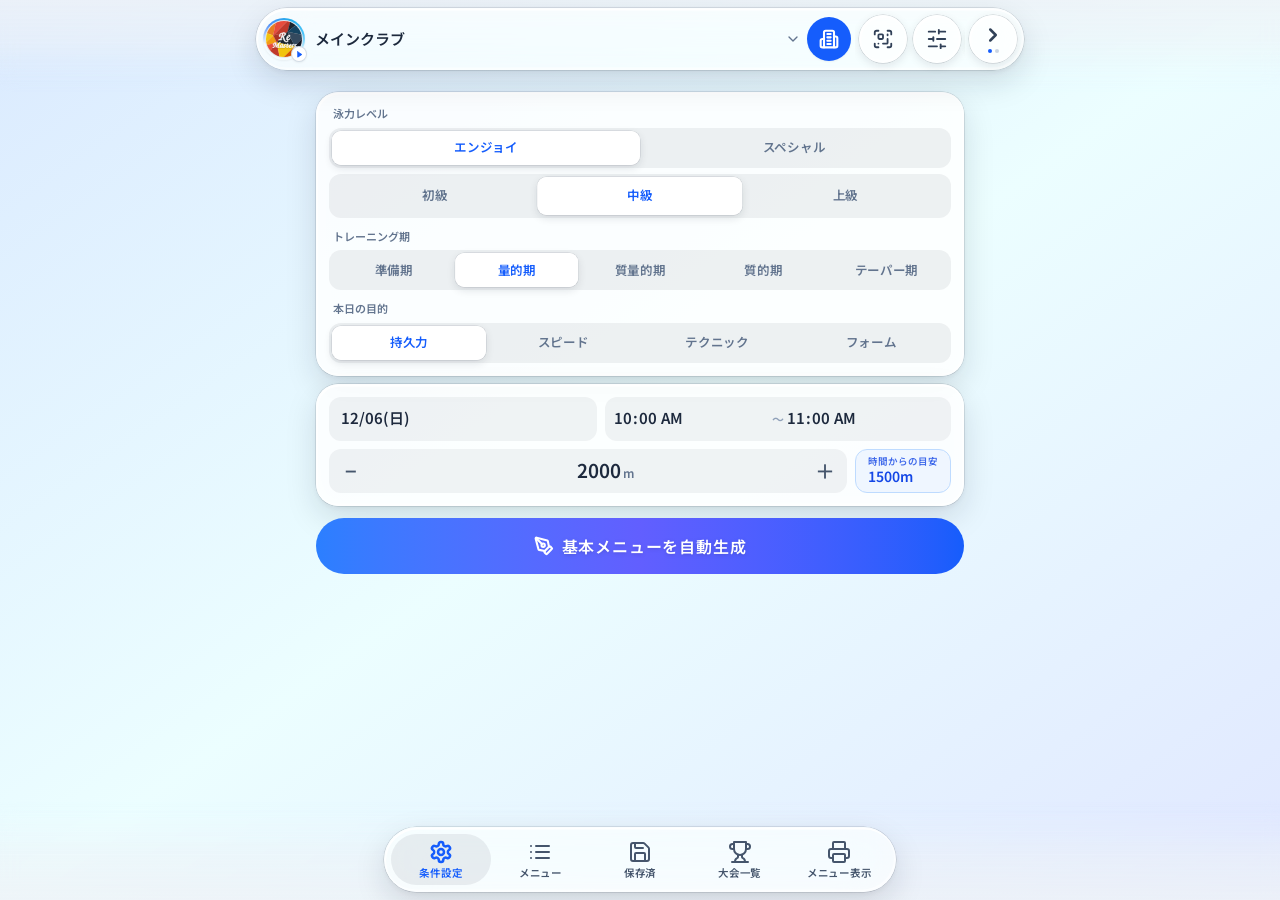
